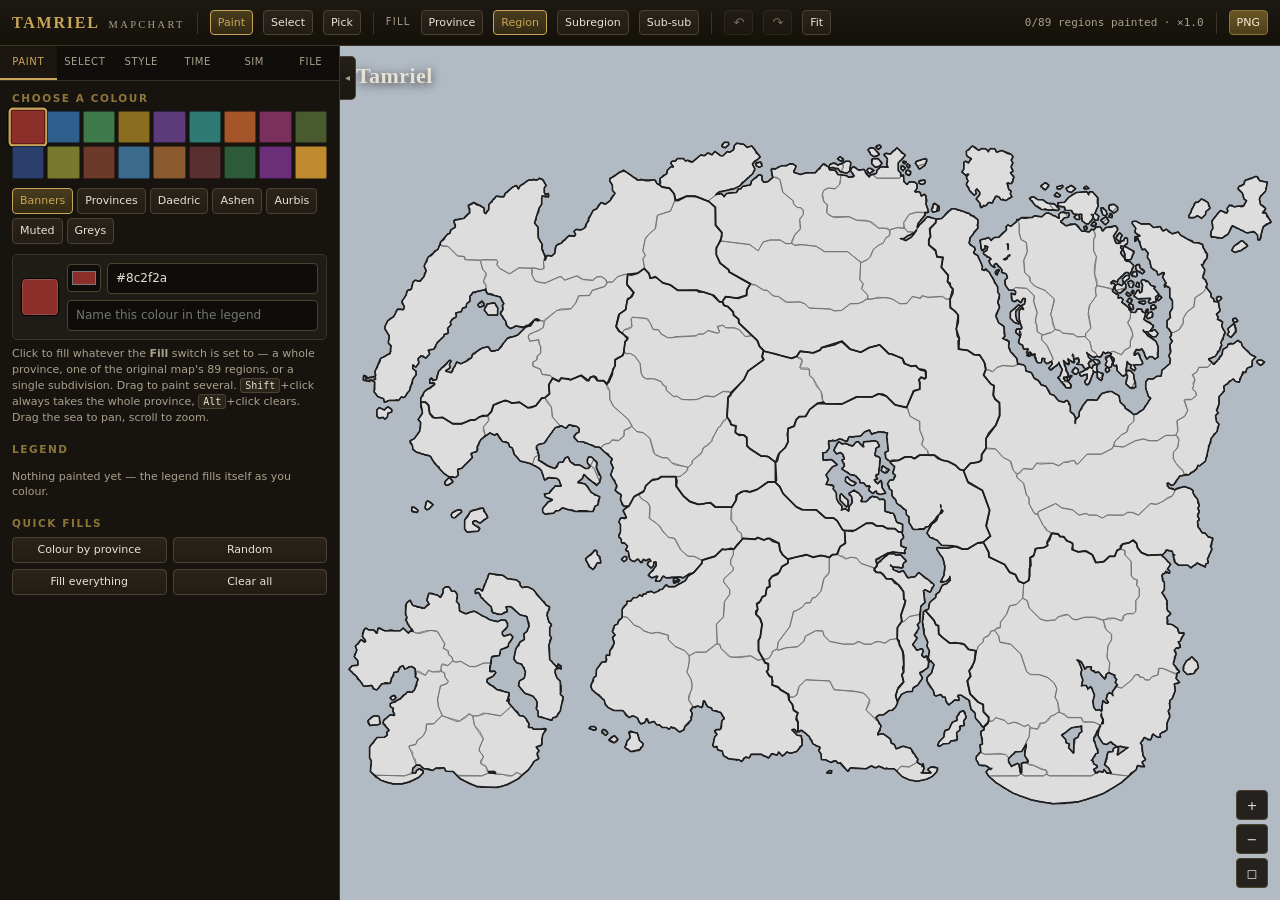
==== tamriel-mapchart.html @ 975e7e86 "Add a fourth level, city layers, 200x zoom and a MapChart-style panel Six things asked for, plus the" ====
<!-- Tamriel MapChart -- single-file build.
     Generated by tools/bundle.py; edit the sources, not this file. -->
<!DOCTYPE html>
<html lang="en">
<head>
<meta charset="utf-8">
<meta name="viewport" content="width=device-width,initial-scale=1">
<title>Tamriel MapChart — Elder Scrolls province &amp; region colourer</title>
<meta name="description" content="Colour in the provinces and regions of Tamriel, build a legend, and simulate how borders change over the eras.">
<link rel="icon" href="data:image/svg+xml,<svg xmlns='http://www.w3.org/2000/svg' viewBox='0 0 32 32'><rect width='32' height='32' rx='6' fill='%23171410'/><path d='M16 5l3.6 7.2 8 1.2-5.8 5.6 1.4 7.9L16 23.2l-7.2 3.7 1.4-7.9-5.8-5.6 8-1.2z' fill='%23c8a558'/></svg>">
<style>
/* ============================================================
   Tamriel MapChart -- Elder Scrolls provincial map colourer
   ============================================================ */
:root{
  --ink:#e8e2d4; --ink-dim:#a9a08c; --ink-faint:#7b7364;
  --panel:#171410; --panel-2:#1f1b15; --panel-3:#2a241b;
  --line:#3b3327; --line-2:#4d4232;
  --gold:#c8a558; --gold-dim:#8d7539; --ember:#b4563a;
  --ok:#6f9a5e;
  --shadow:0 8px 26px rgba(0,0,0,.55);
  --mono:ui-monospace,"SF Mono",Menlo,Consolas,monospace;
  --serif:"Palatino Linotype",Palatino,"Book Antiqua",Georgia,serif;
  --sans:"Segoe UI",Inter,system-ui,-apple-system,sans-serif;
}
*{box-sizing:border-box}
html,body{height:100%;margin:0}
body{
  background:#0d0b09; color:var(--ink); font:13px/1.45 var(--sans);
  overflow:hidden; -webkit-font-smoothing:antialiased;
}
button,input,select,textarea{font:inherit;color:inherit}
::-webkit-scrollbar{width:10px;height:10px}
::-webkit-scrollbar-track{background:#100e0b}
::-webkit-scrollbar-thumb{background:#3a3227;border-radius:6px}
::-webkit-scrollbar-thumb:hover{background:#4d4232}

/* ---------- shell ---------- */
#app{display:grid;grid-template-columns:340px 1fr;grid-template-rows:46px 1fr;height:100%;
  transition:grid-template-columns .18s ease}
#app.collapsed{grid-template-columns:0 1fr}
#app.collapsed #side{opacity:0;pointer-events:none}
#side-toggle{position:fixed;left:340px;top:56px;z-index:40;width:16px;height:44px;
  border:1px solid var(--line-2);border-left:0;border-radius:0 5px 5px 0;
  background:linear-gradient(#241f18,#1a1610);color:var(--ink-dim);cursor:pointer;
  font-size:10px;line-height:1;padding:0;transition:left .18s ease}
#side-toggle:hover{color:var(--gold);border-color:var(--gold-dim)}
#app.collapsed #side-toggle{left:0}
#topbar{grid-column:1/3;display:flex;align-items:center;gap:10px;padding:0 12px;
  background:linear-gradient(#1d1913,#141109);border-bottom:1px solid var(--line);z-index:30}
#brand{display:flex;align-items:baseline;gap:9px;font-family:var(--serif)}
#brand b{font-size:16px;letter-spacing:.11em;color:var(--gold);font-weight:600}
#brand span{font-size:10.5px;letter-spacing:.22em;text-transform:uppercase;color:var(--ink-dim)}
.tb-sep{width:1px;height:22px;background:var(--line);margin:0 2px}
.tb-grow{flex:1}
#status{font:11px/1 var(--mono);color:var(--ink-dim);white-space:nowrap;
  max-width:34vw;overflow:hidden;text-overflow:ellipsis}

/* ---------- sidebar ---------- */
#side{background:var(--panel);border-right:1px solid var(--line);
  display:flex;flex-direction:column;min-height:0;z-index:20}
#tabs{display:grid;grid-template-columns:repeat(6,1fr);border-bottom:1px solid var(--line);
  background:#100e0b;flex:0 0 auto}
#tabs button{background:none;border:0;border-bottom:2px solid transparent;padding:9px 2px 8px;
  cursor:pointer;color:var(--ink-dim);font-size:10px;letter-spacing:.06em;text-transform:uppercase}
#tabs button:hover{color:var(--ink);background:#191510}
#tabs button.on{color:var(--gold);border-bottom-color:var(--gold);background:#1b1710}
#panels{flex:1;overflow-y:auto;overflow-x:hidden;min-height:0}
.panel{display:none;padding:12px}
.panel.on{display:block}

h4{margin:0 0 8px;font:600 10.5px/1 var(--sans);letter-spacing:.15em;
  text-transform:uppercase;color:var(--gold-dim)}
h4:not(:first-child){margin-top:18px}
.hint{font-size:11px;color:var(--ink-dim);margin:6px 0 10px}
.hint kbd{font:10px var(--mono);background:#2b2419;border:1px solid var(--line-2);
  border-radius:3px;padding:1px 4px;color:var(--ink)}
.row{display:flex;gap:6px;align-items:center}
.row+.row{margin-top:6px}
.grow{flex:1;min-width:0}

/* ---------- controls ---------- */
.btn{background:linear-gradient(#2a241b,#211c15);border:1px solid var(--line-2);
  border-radius:4px;padding:6px 10px;cursor:pointer;font-size:12px;white-space:nowrap;
  transition:background .12s,border-color .12s}
.btn:hover{background:linear-gradient(#332c21,#272119);border-color:var(--gold-dim)}
.btn:active{transform:translateY(1px)}
.btn.sm{padding:4px 7px;font-size:11px}
.btn.pri{background:linear-gradient(#6a5624,#4e3f1a);border-color:var(--gold-dim);color:#f3ead4}
.btn.pri:hover{background:linear-gradient(#7d661f,#5b4a1c)}
.btn.danger:hover{border-color:var(--ember);color:#f0c3b6}
.btn.on{background:linear-gradient(#4a3d1e,#332a14);border-color:var(--gold);color:var(--gold)}
.btn[disabled]{opacity:.42;cursor:default;transform:none}
.btn.ico{padding:5px 8px;font-size:13px;line-height:1}
input[type=text],input[type=number],select,textarea{
  background:#0f0d0a;border:1px solid var(--line-2);border-radius:4px;
  padding:6px 8px;width:100%;font-size:12px}
input:focus,select:focus,textarea:focus{outline:0;border-color:var(--gold-dim);background:#131009}
input[type=color]{width:34px;height:28px;padding:2px;background:#0f0d0a;
  border:1px solid var(--line-2);border-radius:4px;cursor:pointer}
input[type=range]{width:100%;accent-color:var(--gold)}
label.ck{display:flex;align-items:center;gap:7px;padding:3px 0;cursor:pointer;font-size:12px}
label.ck input{accent-color:var(--gold);width:14px;height:14px}
.fld{margin-bottom:8px}
.fld>span{display:block;font-size:10.5px;letter-spacing:.08em;text-transform:uppercase;
  color:var(--ink-dim);margin-bottom:4px}

/* ---------- palette ---------- */
#swatches{display:grid;grid-template-columns:repeat(9,1fr);gap:3px;margin-bottom:9px}
.sw{aspect-ratio:1;border-radius:2px;border:1px solid rgba(0,0,0,.45);cursor:pointer;
  position:relative;transition:transform .1s}
.sw:hover{transform:scale(1.14);z-index:2}
.sw.on{box-shadow:0 0 0 2px var(--gold),0 0 0 3px #000;transform:scale(1.08)}
#curcolor{display:flex;align-items:center;gap:8px;margin:10px 0 4px;padding:8px;
  background:var(--panel-2);border:1px solid var(--line);border-radius:5px}
#curchip{width:38px;height:38px;border-radius:5px;border:1px solid #000;
  box-shadow:inset 0 0 0 1px rgba(255,255,255,.14)}
.palset{display:flex;gap:4px;flex-wrap:wrap;margin-bottom:8px}
.palset button{font-size:10.5px;padding:3px 7px}

/* ---------- legend editor ---------- */
#legend-list{display:flex;flex-direction:column;gap:4px}
.lg{display:flex;align-items:center;gap:7px;padding:5px 6px;border-radius:4px;
  background:var(--panel-2);border:1px solid transparent;cursor:pointer}
.lg:hover{border-color:var(--line-2)}
.lg.on{border-color:var(--gold);background:#241f16}
.lg .chip{width:17px;height:17px;border-radius:3px;border:1px solid #000;flex:0 0 auto}
.lg input.nm{background:none;border:0;padding:0;font-size:12px;flex:1;min-width:0}
.lg input.nm:focus{background:#0f0d0a;border-radius:3px;padding:1px 4px}
.lg .n{font:10px var(--mono);color:var(--ink-dim);flex:0 0 auto}
.lg .x{opacity:.4;cursor:pointer;font-size:14px;line-height:1;padding:0 2px}
.lg .x:hover{opacity:1;color:var(--ember)}

/* ---------- region / province tree ---------- */
#tree{max-height:none}
.prov{margin-bottom:3px;border-radius:4px;overflow:hidden;background:var(--panel-2)}
.prov>.hd{display:flex;align-items:center;gap:6px;padding:6px 7px;cursor:pointer}
.prov>.hd:hover{background:var(--panel-3)}
.prov>.hd .tw{width:9px;font-size:9px;color:var(--ink-dim)}
.prov>.hd b{font-weight:500;font-size:12px;flex:1}
.prov>.hd .n{font:10px var(--mono);color:var(--ink-dim)}
.prov .kids{display:none;padding:2px 6px 6px 20px}
.prov.open .kids{display:block}
.rg{display:flex;align-items:center;gap:6px;padding:3px 4px;border-radius:3px;
  cursor:pointer;font-size:11.5px}
.rg:hover{background:var(--panel-3)}
.rg.sel{background:#2f2716;color:var(--gold)}
.rg .dot{width:10px;height:10px;border-radius:2px;border:1px solid rgba(0,0,0,.6);flex:0 0 auto}
.rg .cty{font-size:10px;color:var(--ink-dim);margin-left:auto}
.rg.base{font-weight:500}
.rg .tw{width:9px;font-size:8px;color:var(--ink-dim);flex:0 0 auto}
.subs{display:none;padding-left:16px}
.rg.base.open+.subs{display:block}
.rg.sub{font-size:11px;color:var(--ink-dim)}
.rg.sub:hover{color:var(--ink)}

/* ---------- timeline ---------- */
#kf-list{display:flex;flex-direction:column;gap:4px;margin-bottom:10px}
.kf{display:flex;align-items:center;gap:6px;padding:6px;border-radius:4px;
  background:var(--panel-2);border:1px solid transparent;cursor:pointer}
.kf:hover{border-color:var(--line-2)}
.kf.on{border-color:var(--gold);background:#241f16}
.kf .i{font:10px var(--mono);color:var(--ink-dim);width:16px;text-align:right}
.kf .tx{flex:1;min-width:0}
.kf .tx b{display:block;font:600 11.5px/1.3 var(--sans);white-space:nowrap;
  overflow:hidden;text-overflow:ellipsis}
.kf .tx i{font:10px/1.3 var(--mono);color:var(--gold-dim);font-style:normal}
.kf .mv{display:flex;flex-direction:column;gap:1px}
.kf .mv span{font-size:8px;opacity:.45;cursor:pointer;line-height:1}
.kf .mv span:hover{opacity:1}
.kf .x{opacity:.4;cursor:pointer;font-size:14px;padding:0 2px}
.kf .x:hover{opacity:1;color:var(--ember)}
#tl-bar{display:flex;align-items:center;gap:8px;margin-bottom:8px}
#tl-scrub{flex:1}

/* ---------- simulation ---------- */
.fac{background:var(--panel-2);border:1px solid var(--line);border-radius:5px;
  padding:7px;margin-bottom:6px}
.fac .top{display:flex;align-items:center;gap:6px;margin-bottom:5px}
.fac .top input[type=text]{flex:1}
.fac .seeds{font-size:10.5px;color:var(--ink-dim);line-height:1.5;
  max-height:52px;overflow-y:auto}
.fac .seeds em{font-style:normal;color:var(--ink);background:#2b2419;
  border-radius:3px;padding:0 4px;margin:0 3px 3px 0;display:inline-block}

/* ---------- map stage ---------- */
#stage{position:relative;overflow:hidden;background:#12100c;min-height:0}
#svgwrap{position:absolute;inset:0}
#map{width:100%;height:100%;display:block;cursor:crosshair;touch-action:none}
#map.panning{cursor:grabbing}
#map.picking{cursor:copy}
.region{stroke-linejoin:round;transition:fill .1s linear}
.region.hov{filter:brightness(1.16) saturate(1.06)}
.region.sel{stroke:#fff !important;stroke-width:1.6px !important}
#tip{position:absolute;pointer-events:none;background:rgba(10,8,6,.94);
  border:1px solid var(--line-2);border-left:2px solid var(--gold);border-radius:4px;
  padding:5px 9px;font-size:11.5px;box-shadow:var(--shadow);opacity:0;
  transition:opacity .1s;z-index:12;white-space:nowrap}
#tip b{display:block;font-size:12.5px}
#tip i{font-style:normal;color:var(--ink-dim);font-size:10.5px}
#zoomctl{position:absolute;right:12px;bottom:12px;display:flex;flex-direction:column;gap:4px;z-index:11}
#zoomctl .btn{width:32px;height:30px;display:grid;place-items:center;padding:0;
  background:rgba(20,17,12,.9)}
#era{position:absolute;left:16px;top:14px;z-index:11;pointer-events:none;
  font-family:var(--serif);text-shadow:0 2px 10px rgba(0,0,0,.7)}
#era .t{font-size:22px;font-weight:600;letter-spacing:.02em}
#era .d{font:12px var(--mono);letter-spacing:.14em;color:var(--gold)}
#era .n{font-size:12px;max-width:390px;margin-top:3px;opacity:.85;line-height:1.4}
#maplegend{position:absolute;left:16px;top:16px;z-index:11;pointer-events:auto;touch-action:none;
  background:rgba(12,10,8,.82);border:1px solid var(--line);border-radius:5px;
  padding:8px 11px;box-shadow:var(--shadow);max-width:260px}
#maplegend .lt{font:600 10px/1 var(--sans);letter-spacing:.14em;text-transform:uppercase;
  color:var(--gold-dim);margin-bottom:6px}
#maplegend .li{display:flex;align-items:center;gap:7px;font-size:11.5px;padding:1.5px 0}
#maplegend .li i{width:13px;height:13px;border-radius:2px;border:1px solid rgba(0,0,0,.6);
  flex:0 0 auto}
#playbar{position:absolute;left:50%;transform:translateX(-50%);bottom:16px;z-index:12;
  display:none;align-items:center;gap:9px;background:rgba(14,12,9,.93);
  border:1px solid var(--line-2);border-radius:22px;padding:6px 12px;box-shadow:var(--shadow)}
#playbar.on{display:flex}
#playbar input[type=range]{width:220px}
#playbar .lbl{font:11px var(--mono);color:var(--gold);min-width:64px;text-align:center}

/* ---------- misc ---------- */
.note{background:#191510;border:1px solid var(--line);border-left:2px solid var(--gold-dim);
  border-radius:4px;padding:7px 9px;font-size:11.5px;color:var(--ink-dim);margin:8px 0}
.slots{display:flex;flex-direction:column;gap:4px}
.slot{display:flex;align-items:center;gap:6px;background:var(--panel-2);
  border:1px solid var(--line);border-radius:4px;padding:5px 7px}
.slot .nm{flex:1;min-width:0;font-size:12px;overflow:hidden;text-overflow:ellipsis;white-space:nowrap}
.slot .dt{font:9.5px var(--mono);color:var(--ink-dim)}
#toast{position:fixed;left:50%;transform:translateX(-50%);bottom:26px;z-index:99;
  background:rgba(16,13,9,.96);border:1px solid var(--gold-dim);border-radius:20px;
  padding:8px 18px;font-size:12.5px;box-shadow:var(--shadow);opacity:0;
  transition:opacity .2s,transform .2s;pointer-events:none}
#toast.on{opacity:1;transform:translateX(-50%) translateY(-4px)}
@media (max-width:900px){
  #app{grid-template-columns:280px 1fr}
  #tabs{grid-template-columns:repeat(3,1fr)}
}

/* city layers */
#g-city text{pointer-events:none}

</style>
</head>
<body>
<div id="app">

  <!-- ==================== top bar ==================== -->
  <header id="topbar">
    <div id="brand"><b>TAMRIEL</b><span>MapChart</span></div>
    <div class="tb-sep"></div>
    <button class="btn sm" id="m-paint"  title="Paint regions (B)">Paint</button>
    <button class="btn sm" id="m-select" title="Select regions (V)">Select</button>
    <button class="btn sm" id="m-pick"   title="Pick a colour from the map (I)">Pick</button>
    <div class="tb-sep"></div>
    <span style="font-size:10px;letter-spacing:.12em;text-transform:uppercase;color:var(--ink-dim)">Fill</span>
    <button class="btn sm" id="lv-province"  title="A click fills a whole province">Province</button>
    <button class="btn sm" id="lv-region"    title="A click fills one region of the original map">Region</button>
    <button class="btn sm" id="lv-subregion" title="A click fills a subregion">Subregion</button>
    <button class="btn sm" id="lv-parcel"    title="A click fills a single sub-subregion">Sub-sub</button>
    <div class="tb-sep"></div>
    <button class="btn ico" id="b-undo" title="Undo (Ctrl+Z)">&#8630;</button>
    <button class="btn ico" id="b-redo" title="Redo (Ctrl+Shift+Z)">&#8631;</button>
    <button class="btn sm" id="b-fit" title="Fit the whole map (0)">Fit</button>
    <div class="tb-grow"></div>
    <div id="status"></div>
    <div class="tb-sep"></div>
    <button class="btn sm pri" id="b-png" title="Export a PNG image">PNG</button>
  </header>

  <!-- ==================== sidebar ==================== -->
  <button id="side-toggle" title="Hide the panel (Tab)">&#9666;</button>
  <aside id="side">
    <nav id="tabs">
      <button data-p="paint">Paint</button>
      <button data-p="select">Select</button>
      <button data-p="style">Style</button>
      <button data-p="time">Time</button>
      <button data-p="sim">Sim</button>
      <button data-p="file">File</button>
    </nav>
    <div id="panels">

      <!-- ---------- paint ---------- -->
      <section class="panel" data-p="paint">
        <h4>Choose a colour</h4>
        <div id="swatches"></div>
        <div class="palset" id="palset"></div>
        <div id="curcolor">
          <div id="curchip"></div>
          <div class="grow">
            <div class="row">
              <input type="color" id="pk-color" value="#8c2f2a" title="Pick any colour">
              <input type="text" id="pk-hex" class="grow" value="#8c2f2a" spellcheck="false">
            </div>
            <div class="row" style="margin-top:6px">
              <input type="text" id="pk-label" class="grow" placeholder="Name this colour in the legend">
            </div>
          </div>
        </div>
        <p class="hint">Click to fill whatever the <b>Fill</b> switch is set to — a whole
          province, one of the original map's 89 regions, or a single subdivision. Drag to
          paint several. <kbd>Shift</kbd>+click always takes the whole province,
          <kbd>Alt</kbd>+click clears. Drag the sea to pan, scroll to zoom.</p>

        <h4>Legend <span id="lg-count" style="color:var(--ink-dim)"></span></h4>
        <div id="legend-list"></div>
        <p class="hint" id="lg-empty">Nothing painted yet — the legend fills itself as you colour.</p>

        <h4>Quick fills</h4>
        <div class="row">
          <button class="btn sm grow" id="q-prov">Colour by province</button>
          <button class="btn sm grow" id="q-rand">Random</button>
        </div>
        <div class="row">
          <button class="btn sm grow" id="q-all">Fill everything</button>
          <button class="btn sm grow danger" id="q-clear">Clear all</button>
        </div>
      </section>

      <!-- ---------- select ---------- -->
      <section class="panel" data-p="select">
        <h4>Find a region</h4>
        <input type="text" id="find" placeholder="Search regions, provinces or cities…" spellcheck="false">
        <div id="find-out" style="margin-top:6px"></div>

        <h4>Selection <span id="sel-count" style="color:var(--ink-dim)"></span></h4>
        <div class="row">
          <button class="btn sm grow pri" id="sel-fill">Fill with active colour</button>
          <button class="btn sm" id="sel-erase" title="Clear the colour of the selected regions">Erase</button>
        </div>
        <div class="row">
          <button class="btn sm grow" id="sel-invert">Invert</button>
          <button class="btn sm grow" id="sel-all">All</button>
          <button class="btn sm grow" id="sel-none">None</button>
        </div>
        <p class="hint">In <b>Select</b> mode, click to add or remove whatever the
          <b>Fill</b> switch covers. Double-click any region to grab its whole province.</p>

        <h4>Provinces, regions &amp; subdivisions</h4>
        <div id="tree"></div>
      </section>

      <!-- ---------- style ---------- -->
      <section class="panel" data-p="style">
        <h4>Map style</h4>
        <div class="fld"><span>Theme</span><select id="s-theme"></select></div>
        <div class="fld"><span>Region labels</span>
          <select id="s-labelmode">
            <option value="none">No names (as the reference map)</option>
            <option value="auto">Automatic — as they fit</option>
            <option value="all">Always show all</option>
          </select>
        </div>
        <div class="fld"><span>Label text</span>
          <select id="s-labelsource">
            <option value="region">Region names</option>
            <option value="city">City names (MapChart style)</option>
          </select>
        </div>
        <div class="fld"><span>Label size <i id="s-labelsize-v" style="font-style:normal;color:var(--gold)"></i></span>
          <input type="range" id="s-labelsize" min="2.5" max="12" step="0.2"></div>

        <h4>Layers</h4>
        <label class="ck"><input type="checkbox" id="s-borders"> Sub-subregion borders</label>
        <label class="ck"><input type="checkbox" id="s-subborders"> Subregion borders</label>
        <label class="ck"><input type="checkbox" id="s-baseborders"> Map region borders</label>
        <label class="ck"><input type="checkbox" id="s-provborders"> Province borders</label>
        <label class="ck"><input type="checkbox" id="s-coast"> Coastline</label>
        <label class="ck"><input type="checkbox" id="s-capitals"> Capital cities</label>
        <label class="ck"><input type="checkbox" id="s-towns"> Other cities</label>
        <label class="ck"><input type="checkbox" id="s-citynames"> City names</label>
        <label class="ck" id="row-rivers"><input type="checkbox" id="s-rivers"> Rivers</label>
        <label class="ck" id="row-lakes"><input type="checkbox" id="s-lakes"> Lakes &amp; inland seas</label>
        <div class="fld"><span>City marker size <i id="s-cs-v" style="font-style:normal;color:var(--gold)"></i></span>
          <input type="range" id="s-cs" min="0.5" max="3" step="0.1"></div>
        <div class="fld" style="margin-top:10px"><span>Sub-subregion border <i id="s-bw-v" style="font-style:normal;color:var(--gold)"></i></span>
          <input type="range" id="s-bw" min="0" max="2" step="0.05"></div>
        <div class="fld"><span>Subregion border <i id="s-sbw-v" style="font-style:normal;color:var(--gold)"></i></span>
          <input type="range" id="s-sbw" min="0" max="2" step="0.05"></div>
        <div class="fld"><span>Map region border <i id="s-bbw-v" style="font-style:normal;color:var(--gold)"></i></span>
          <input type="range" id="s-bbw" min="0" max="3" step="0.05"></div>
        <div class="fld"><span>Province border <i id="s-pbw-v" style="font-style:normal;color:var(--gold)"></i></span>
          <input type="range" id="s-pbw" min="0" max="5" step="0.1"></div>

        <h4>Titles &amp; legend</h4>
        <div class="fld"><span>Title</span><input type="text" id="s-title"></div>
        <div class="fld"><span>Subtitle</span><input type="text" id="s-subtitle"></div>
        <div class="fld"><span>Legend heading</span><input type="text" id="s-legendtitle"></div>
        <label class="ck"><input type="checkbox" id="s-showlegend"> Show the legend on the map</label>
        <div class="fld" style="margin-top:8px"><span>Legend position</span>
          <select id="s-legendpos">
            <option value="tr">Top right</option>
            <option value="tl">Top left</option>
            <option value="br">Bottom right</option>
            <option value="bl">Bottom left</option>
            <option value="custom">Where I dragged it</option>
          </select>
        </div>
        <p class="hint">You can also just drag the legend around the map.</p>
      </section>

      <!-- ---------- time ---------- -->
      <section class="panel" data-p="time">
        <h4>Built-in histories</h4>
        <div class="fld"><select id="tl-scenario"></select></div>
        <div class="row">
          <button class="btn sm pri grow" id="tl-load">Load history</button>
          <button class="btn sm" id="tl-append" title="Add these frames after the current ones">Append</button>
        </div>
        <p class="hint" id="tl-scnote"></p>

        <h4>Keyframes <span id="kf-count" style="color:var(--ink-dim)"></span></h4>
        <div id="tl-bar">
          <button class="btn ico" id="tl-play" title="Play / pause (Space)">&#9654;</button>
          <input type="range" id="tl-scrub" min="0" max="0" step="0.01" value="0">
          <span class="lbl" id="tl-pos" style="font:11px var(--mono);color:var(--gold)"></span>
        </div>
        <div id="kf-list"></div>
        <div class="row">
          <button class="btn sm grow pri" id="kf-add">Capture frame</button>
          <button class="btn sm grow" id="kf-update">Update</button>
        </div>
        <p class="hint">“Capture frame” stores the current colouring and legend as a moment in
          history. Press play to watch the borders move.</p>

        <h4>Frame details</h4>
        <div class="fld"><span>Date</span><input type="text" id="kf-date" placeholder="2E 582"></div>
        <div class="fld"><span>Title</span><input type="text" id="kf-title" placeholder="The Three Banners War"></div>
        <div class="fld"><span>Note</span><textarea id="kf-note" rows="2"></textarea></div>

        <h4>Playback</h4>
        <div class="fld"><span>Seconds per frame <i id="tl-spf-v" style="font-style:normal;color:var(--gold)"></i></span>
          <input type="range" id="tl-spf" min="0.3" max="6" step="0.1"></div>
        <label class="ck"><input type="checkbox" id="tl-crossfade"> Cross-fade between frames</label>
        <label class="ck"><input type="checkbox" id="tl-loop"> Loop</label>
        <div class="row" style="margin-top:8px">
          <button class="btn sm grow" id="tl-frames">Export every frame as PNG</button>
        </div>
      </section>

      <!-- ---------- sim ---------- -->
      <section class="panel" data-p="sim">
        <h4>History simulator</h4>
        <p class="hint">Factions expand turn by turn across the region adjacency graph —
          199 subregions and their sea crossings. Every turn becomes a keyframe you can play back.</p>
        <div class="fld"><span>Starting powers</span><select id="sm-preset"></select></div>
        <div class="row">
          <button class="btn sm grow" id="sm-loadpreset">Use these</button>
          <button class="btn sm grow" id="sm-frompaint" title="One faction per legend colour">From my painting</button>
        </div>

        <h4>Factions <span id="sm-count" style="color:var(--ink-dim)"></span></h4>
        <div id="sm-factions"></div>
        <div class="row">
          <button class="btn sm grow" id="sm-addfac">Add faction</button>
          <button class="btn sm" id="sm-clearfac">Clear</button>
        </div>

        <h4>Rules</h4>
        <div class="fld"><span>History seed</span><input type="text" id="sm-seed" value="tamriel"></div>
        <div class="row">
          <div class="fld grow"><span>Turns</span><input type="number" id="sm-steps" min="1" max="80" value="14"></div>
          <div class="fld grow"><span>Attempts / turn</span><input type="number" id="sm-attempts" min="1" max="12" value="3"></div>
        </div>
        <div class="fld"><span>Expansion into empty land <i id="sm-exp-v" style="font-style:normal;color:var(--gold)"></i></span>
          <input type="range" id="sm-exp" min="0.05" max="1" step="0.05" value="0.55"></div>
        <div class="fld"><span>Aggression against rivals <i id="sm-agg-v" style="font-style:normal;color:var(--gold)"></i></span>
          <input type="range" id="sm-agg" min="0" max="1" step="0.02" value="0.28"></div>
        <div class="fld"><span>Sea-crossing difficulty <i id="sm-sea-v" style="font-style:normal;color:var(--gold)"></i></span>
          <input type="range" id="sm-sea" min="0" max="1" step="0.02" value="0.22"></div>
        <div class="fld"><span>Chance of revolt <i id="sm-rev-v" style="font-style:normal;color:var(--gold)"></i></span>
          <input type="range" id="sm-rev" min="0" max="0.25" step="0.01" value="0.03"></div>
        <div class="row">
          <div class="fld grow"><span>Era</span>
            <select id="sm-era"><option>1E</option><option selected>2E</option><option>3E</option><option>4E</option></select></div>
          <div class="fld grow"><span>Start year</span><input type="number" id="sm-year" value="580"></div>
          <div class="fld grow"><span>Years / turn</span><input type="number" id="sm-ypt" value="4" min="1"></div>
        </div>
        <div class="row">
          <button class="btn pri grow" id="sm-run">Run simulation</button>
          <button class="btn" id="sm-runplay">Run &amp; play</button>
        </div>
      </section>

      <!-- ---------- file ---------- -->
      <section class="panel" data-p="file">
        <h4>This map</h4>
        <div class="fld"><span>Name</span><input type="text" id="f-name"></div>
        <div class="row">
          <input type="text" id="f-slot" class="grow" placeholder="Save slot name">
          <button class="btn sm pri" id="f-save">Save</button>
        </div>
        <div class="note" id="f-autonote">Your work is auto-saved in this browser every few seconds.</div>
        <div class="slots" id="f-slots"></div>

        <h4>Export</h4>
        <div class="row">
          <button class="btn sm grow" id="e-png">PNG image</button>
          <button class="btn sm grow" id="e-svg">SVG vector</button>
        </div>
        <div class="row">
          <button class="btn sm grow" id="e-json">Map file (.json)</button>
          <button class="btn sm grow" id="e-csv">Table (.csv)</button>
        </div>
        <div class="fld" style="margin-top:8px"><span>Export area</span>
          <select id="e-view">
            <option value="fit">Whole map</option>
            <option value="screen">Just what I can see</option>
          </select>
        </div>
        <div class="fld"><span>PNG scale <i id="e-scale-v" style="font-style:normal;color:var(--gold)"></i></span>
          <input type="range" id="e-scale" min="1" max="6" step="0.5" value="2"></div>

        <h4>Import</h4>
        <div class="row">
          <button class="btn sm grow" id="i-json">Open a map file…</button>
          <input type="file" id="i-file" accept=".json,application/json" hidden>
        </div>
        <div class="row" style="margin-top:6px">
          <button class="btn sm grow danger" id="f-reset">Start over</button>
        </div>

        <h4>Keyboard</h4>
        <p class="hint">
          <kbd>B</kbd> paint · <kbd>V</kbd> select · <kbd>I</kbd> pick colour ·
          <kbd>P</kbd> cycle fill level · <kbd>Tab</kbd> hide panel · <kbd>Space</kbd> play/pause ·
          <kbd>Ctrl</kbd>+<kbd>Z</kbd> undo · <kbd>Ctrl</kbd>+<kbd>Shift</kbd>+<kbd>Z</kbd> redo ·
          <kbd>0</kbd> fit · <kbd>+</kbd>/<kbd>-</kbd> zoom · <kbd>K</kbd> capture frame ·
          <kbd>1</kbd>…<kbd>9</kbd> pick palette colour
        </p>
        <h4>About</h4>
        <p class="hint">The coastline and every map-region border are traced pixel by pixel
          from the reference Tamriel map, so the outline matches 1:1. Each of those regions is
          then split further, giving 199 subdivisions across the nine provinces.</p>
      </section>
    </div>
  </aside>

  <!-- ==================== map stage ==================== -->
  <main id="stage">
    <div id="svgwrap"></div>
    <div id="tip"></div>
    <div id="era">
      <div class="t" id="era-t"></div>
      <div class="d" id="era-d"></div>
      <div class="n" id="era-n"></div>
    </div>
    <div id="maplegend"></div>
    <div id="zoomctl">
      <button class="btn ico" id="z-in" title="Zoom in">+</button>
      <button class="btn ico" id="z-out" title="Zoom out">&minus;</button>
      <button class="btn ico" id="z-fit" title="Fit">&#9723;</button>
    </div>
    <div id="playbar">
      <button class="btn ico" id="pb-play">&#9654;</button>
      <input type="range" id="pb-scrub" min="0" max="0" step="0.01" value="0">
      <span class="lbl" id="pb-lbl"></span>
      <button class="btn ico" id="pb-close" title="Leave playback">&times;</button>
    </div>
  </main>
</div>
<div id="toast"></div>

<script>
/* ---- data/tamriel-map.js ---- */
/* Traced from the reference MapChart Tamriel image by
   tools/trace_ref.py -- do not edit by hand. */
window.TAMRIEL_MAP = {"canvas":[1207,765],"fitBox":[25.5,-8.5,1049.0,758.0],"land":["M455.8 7.5L453 7.4L451.6 6L451.6 4L454.2 1.5L459 1.6L459.4 4L458.2 5.3L456.8 5.7ZM493.2 29.5L489.7 27.2L489.5 25.2L490.8 23.7L494.8 23.5L496.3 24.8L496.4 28ZM183.7 184.8L182.8 185.5L181 185.4L179.6 184L179.5 182.4L181.8 179.7L184.1 178.6L186.4 181L186.5 183.6L186 184.4ZM201.3 194.2L200.6 194.5L190.8 194.3L186.5 188.6L186.7 186.8L189.4 184L189.7 181.8L192.8 181.5L194.4 180.5L198.2 180.7L199.7 184.2L201.5 186.2ZM75.9 310.4L73.6 308.5L71.2 308.5L69.2 309.5L66.7 307.2L66.5 300.2L68.8 297.7L70 297.6L75.1 300.4L76.8 297.7L79.1 296.6L81.2 297.7L83.3 299.8L83.2 302.3L80.8 303.5L78.7 303.8L78.5 307.8ZM835.7 738.8L834.6 739.5L820.4 739.5L818.6 738.5L811.2 738.5L809.8 737.5L805.2 737.5L803.8 736.5L801 736.4L799.8 735.5L797.2 735.5L792.8 733.5L791 733.4L789.8 732.5L788 732.4L786.8 731.5L785 731.4L780 728.6L778 728.4L772 725.4L770 723.6L766.8 722.3L759.2 716.7L757.8 716.3L753.2 711.7L751.8 711.3L748.7 708.2L748.3 706.8L746.6 705L746.6 704L749.8 700.7L751.8 701.5L753.3 699.8L751.9 700.4L749.8 699.3L748 697.6L746.2 697.5L745.1 696.6L743.8 697.5L741.4 697.5L739 696.4L737.6 695L737.4 693L735.5 690.6L735.6 687L738.3 684.2L738.7 682.8L740.5 681.8L740.5 676.4L739.6 675L739.6 674L742 673.4L742.5 672.8L742.5 666.4L740.5 662.8L740.5 659.2L742 657.6L744.3 657.2L744.4 655L742.8 654.3L740.7 652.2L740.3 649.8L734.6 644L734.4 639L733.3 636.8L729.6 634L729.5 631.2L728.5 629.6L728.5 625.2L727.2 623.7L723.8 622.3L719 618.6L715.2 618.5L714.5 619.8L716.4 621L716.3 624.2L714.4 624.5L713 623.6L712 623.6L709.8 624.7L709.2 626.3L707.8 626.7L704.9 629.4L702.7 627.2L701.6 625L701.2 620.7L698 620.4L697.3 618.8L695.8 617.5L693.8 618.5L692 618.6L690.6 619.5L688.7 618.2L688.5 615.2L687.4 613L683.7 609.2L683.3 607.8L681.6 606L681.5 604.2L680.5 602.6L680.6 599L681.7 596.8L685.4 594L686.5 591.8L686.5 589.2L687.4 588L687.5 586.2L688.5 584.6L688.3 583.8L685.7 581.2L685.2 579.7L684.7 579.8L684.2 581.3L683.7 581.2L683.1 577.6L682.5 578.4L682.5 585.8L681.3 588.2L679.8 588.7L676 592.4L672.6 593L672.6 595L675.4 598L675.4 600L672.7 602.8L670.3 607.2L666.8 608.7L664.7 610.8L664.3 614.2L658.2 614.5L651.8 617.7L651.3 619.2L649.7 620.8L648.6 623L647.4 628L645.4 632L642.7 633.8L642.2 635.3L638 635.6L635.2 638.3L633.8 638.7L632 640.4L627 640.6L624.8 641.7L623.5 643.4L624.7 646.2L626.4 648L626.7 650.2L628.3 650.8L629.4 652.9L628.5 654.2L628.4 658L626.7 658.8L625.6 661L625.7 663.2L629.2 661.5L631.8 661.5L633.8 663.3L635.2 663.7L637.8 666.3L639.2 666.7L640.5 668.2L640.6 672L643 672.6L644.3 673.8L646 678.4L650 677.4L653.4 675.5L655.8 675.5L657 676.4L662.2 677.7L663.4 679L663.5 680.8L664.7 683.2L666.3 683.8L667.7 687.2L670.4 689.9L669.5 691.2L669.7 693.2L672 695.4L674.2 695.7L674.9 698.4L675.5 697.8L675.6 695L676.4 695L676.5 698.8L677.4 700.1L676.6 701L676.3 703.2L675 704.4L673.8 704.7L673.8 705.3L684.8 705.5L685.3 704.8L681.6 702L681.6 701L682.8 699.7L685.2 698.5L689.6 698.5L692.3 699.8L692.5 701.8L691.3 704.2L686.2 709.3L680 712.4L678 712.6L676.8 713.5L673.2 713.5L671.6 714.5L667.4 714.5L665.8 713.5L662.2 713.5L653 709.4L647.7 704.2L647.2 702.7L645.8 702.3L644 700.6L637.4 700.5L635.6 699.5L633.2 700.5L630 698.6L628.2 698.5L627.1 697.6L624 699.4L622.4 699.5L620 697.6L618.2 697.5L612.6 700.5L600.4 700.5L598.8 699.5L595.2 699.5L593.6 701L593.3 703.2L592 703.4L584.7 696.2L584.1 693.6L582.8 694.5L581 694.4L580.3 692.8L578.6 691.5L576 691.6L574.2 693.3L573.2 693.5L571.8 692.5L570 692.4L567.8 690.5L562.8 690.3L562.5 684.2L559.6 680.1L561.4 678L561.3 676.8L559.8 675.5L557 675.4L555.2 673.7L553.8 673.3L552.5 671.8L552.3 668.8L550.8 668.3L549.6 667L549.3 664.8L548.2 663.7L546.7 663.2L546.3 661.8L545.2 660.7L541.8 659.3L541.2 657.7L539.2 657.5L538 659.4L535.4 659.5L534.7 659.2L534.3 657.8L532.6 656.5L530.2 656.5L529.6 657.1L535.8 663.3L540.2 663.7L540.6 666L541.5 667.4L541.4 674L538.7 675.8L537.3 679.2L535 681.4L533 681.6L531.8 682.5L529.2 682.5L528.1 683.4L524.2 681.5L523.3 683.2L521.2 685.3L519.1 686.4L516.7 684.2L516.3 682.8L514.9 681.6L513.1 685.4L511.8 684.5L510 684.4L508.8 683.5L506.8 683.7L506.3 686.2L503.6 688.5L501 686.6L498 686.4L495.8 684.5L484.2 684.5L483.5 685.2L483.4 687L482.2 688.3L481 688.4L479.8 687.5L478 687.6L475.7 688.8L475.4 691L473.6 692.5L470.8 690.5L469.2 690.5L467.9 691.4L466.8 690.5L463.2 690.5L461.8 689.5L459 689.4L457.2 687.7L453.7 686.2L452.5 683.8L452.2 680.7L449.2 680.5L447 679.4L446.2 675.7L445.2 675.5L443.2 676.5L441.5 674.6L441.6 673L442.5 671.8L442.5 668.2L443.5 666.8L443.6 665L446.4 662.1L445.2 660.7L443.7 660.2L443.6 658L445.2 656.5L447.8 656.5L449.1 657.4L450.3 656.2L451.5 653.6L451.6 647L452.8 645.7L454.3 645.2L454.4 644L451.7 641.2L451.4 639L450.2 637.7L448 637.4L445.8 635.5L441 635.4L440.2 632.7L438.2 632.5L435.8 631.3L433.6 629L433.4 626L431.8 624.5L430.6 625L430.5 630.8L429.2 632.3L424.6 630.5L421.8 632.5L418.7 631.8L418.3 634.2L416.8 634.7L416.5 635.4L418.5 638.4L418.4 641L416.6 642.9L417.5 644.2L417.4 646L415.7 647.8L415.3 649.2L412.2 652.3L410.7 652.8L409.5 655.2L409.3 657.2L407.8 657.7L405.6 659.5L404 659.4L400.2 655.7L398.1 654.6L396.9 655.4L395.1 653.6L394.3 655.2L392.6 656.5L389.8 654.5L385 654.4L382 651.6L378.8 651.3L377.6 650L377.3 648.8L375.8 647.5L371.8 649.5L370 649.4L369.4 646L367.8 644.5L366.6 645L366.5 647.8L365.2 649.3L362.8 650.5L361 650.4L358.6 648L358.4 645L357 643.6L352.6 641.5L351 641.6L349.2 643.3L348 643.4L343.7 640.2L343.4 638L341 635.6L331.2 635.5L324.8 632.3L323.7 631.2L323.2 629.7L321.7 629.2L320.3 623.8L318.8 623.3L317.7 622.2L317.3 620.8L314.2 617.7L310.8 616.3L306.7 612.2L305.5 609.8L305.5 606.2L308.4 603L308.7 598.8L311.4 597L311.7 589.8L315.3 585.2L315.7 583.8L317.8 581.7L322.3 581.2L323.5 578.6L322.5 576.8L322.7 573.8L324.6 573.5L325.9 574.4L326.4 574L326.6 569L329.4 566L330.5 563.8L330.6 562L331.5 560.6L331.5 558.2L330.6 557L330.5 555.2L329.6 553.9L330.8 552.7L332.2 552.3L332.5 551.2L329.7 548.2L329.5 547.2L331.4 544L331.7 540.8L333 539.6L335.3 539.2L335.5 537.2L336.7 534.8L338.2 534.3L340.4 532L340.5 522.4L341.7 519.8L343.8 517.7L345.3 517.2L345.8 513.7L350 513.4L352.8 509.7L357 509.4L359.9 506.6L363.1 508.4L363.8 505.7L367 505.4L368 503.6L370.8 503.5L372.4 502.5L376.1 504.4L379 502.6L381.2 502.3L382 500.6L385.2 500.3L386.4 499L386.7 497.8L389.2 495.5L391.2 495.7L392.2 497.5L399 497.4L404 493.6L406 493.4L408 491.6L410.2 491.3L412.3 489.2L413.7 485.8L415 484.6L418.4 483.1L417.8 482.5L416 482.6L408.6 487.5L407 487.4L405.6 486.5L395.4 486.5L393.8 487.5L389.4 487.5L387.2 485.7L386.2 485.5L384.6 487L384.3 489.2L382.2 491.3L378.2 491.5L377.6 491L377.6 490L378.7 487.8L380.3 486.2L380.2 485.7L378.2 485.5L375 487.4L373.4 487.5L370.8 486.3L369.5 484.4L372.8 480.7L374.2 480.3L375.3 479.2L376.7 475.8L378.4 474L378.2 469.7L375.7 469.8L375.4 474L373.2 476.3L372.4 476.5L368.5 472.6L368.6 471L369.8 469.7L372.4 469L372.4 468L371 466.6L369 466.6L367.1 468.4L363.9 466.6L363.3 470.2L361.4 470.5L359.7 469.2L359.3 467.8L358 466.6L356.8 466.7L353.9 469.4L353 468.6L350.8 468.3L348.7 466.2L348.4 464L347.5 462.8L347.4 458L345 457.4L344.5 456.8L344.6 455L346.3 453.2L346.4 452L343 448.6L342 448.6L340.9 449.4L339.7 448.2L339.4 445L338.3 442.8L336.8 442.3L336.5 441.6L336.6 439L338.5 436.6L338.5 428.2L336.6 424.9L337.5 423.8L337.6 422L339 420.6L340.8 420.5L342 421.4L343.6 421.5L345.3 420.2L343.3 415.8L341.6 414L341.5 412.2L344.8 408.7L346.8 408.5L347.4 407.9L346.6 407.5L342 407.4L339.7 405.2L339.5 402.2L338.5 400.6L338.5 397.2L339.4 396L339.4 395L338 393.6L335.8 393.3L332.6 390L332.6 389L334.5 386.8L334.5 384.2L332.6 382L332.3 378.8L329.7 376.2L329.3 374.8L327.5 372.6L328.5 370.8L328.6 369L329.5 367.8L329.6 366L330.5 364.6L329.5 362.8L329.4 361L327.5 358.6L327.6 357L329.3 356.2L329.3 354.8L325.7 351.2L325.3 349.8L324.2 348.7L320.8 347.3L315 341.6L310 341.4L308 339.6L303 338.4L301.8 337.5L299 337.4L296.8 335.5L290.8 335.3L289.6 334L289.3 332.8L287.8 332.3L286.5 330.6L286.6 329L288.8 326.7L292.5 324.8L292.4 321L290 318.6L285.2 318.5L281.4 316.5L279.7 317.8L279.3 319.2L277.8 320.5L275 319.4L272.6 317.5L269.8 319.5L265.8 319.7L262.7 323.8L262.3 325.2L259.7 327.8L259.3 329.2L256.7 331.8L256.3 334.2L253 337.4L251 337.6L249.8 338.5L247 338.6L244.6 341L244.5 343.8L246.4 346.9L245.6 348.1L247.5 350.4L247.5 354.6L246.7 356.2L251 357.6L252.8 359.3L254.2 359.7L256.8 362.3L261 364.4L265.6 365.5L268.3 363.2L268.6 360L269.8 358.7L274.2 358.3L275.4 357L276.7 353.8L279.8 352.5L281.4 354L281.5 355.8L282.7 358.2L286.2 359.7L287 361.4L292.8 361.5L297.2 363.7L299 365.4L302.6 365.5L304.3 364.2L304.5 363.4L301.6 359L301.5 355.2L303 352.6L306.2 352.7L309.8 356.3L311.3 356.8L312.5 359.2L312.5 360.8L311.5 362.2L311.5 364.8L312.4 366L312.5 367.8L313.4 369L313.5 370.8L314.6 373L316.2 373.7L316.5 374.4L316.5 377.8L315.5 379.2L315.4 381L311.8 384.3L311.3 382.8L310.2 381.7L307 380.4L305.2 378.7L303.8 378.3L299.7 374.2L299.3 372.8L298.4 372.5L296.6 374L296.3 376.2L294.2 378.3L292.8 378.7L290.6 381.1L291.4 381.5L295.8 381.5L297 382.4L299.2 382.7L299.8 384.3L301.2 384.7L302.3 385.8L303.6 389L305.3 390.8L305.8 392.3L307.2 392.7L310 395.4L313 395.6L315.2 396.7L315.5 397.6L313.5 401.2L313.4 406L309.7 407.8L309.5 410.8L307.8 413.5L303.2 413.5L301.6 412.5L291.4 412.5L289.8 413.5L288.4 413.5L284.8 411.5L279.2 411.5L276 409.6L273.4 409.5L270 412.4L265.8 412.7L265.3 414.2L264 415.4L257.4 415.5L255.8 416.5L254.4 416.5L251.6 414L251.6 410L257.3 404.2L257.8 402.7L260 402.4L262.2 401.3L262.5 400.4L262 399.6L260.2 399.5L259 398.6L257.2 398.5L254.8 397.3L253.6 395L253.6 394L254.4 393.5L259.2 393.3L259.7 390.8L262.8 387.7L264.2 387.3L265.9 384.6L267.4 385.5L272.2 385.3L272.5 384.2L270.6 381L270.4 379L267.8 376.5L261.4 376.5L259.6 375.5L257 375.6L255.2 378.3L253.8 378.3L252.5 375.8L252.4 373L250.5 369.8L250.4 368L247.2 364.7L245.8 364.3L244 362.6L242 362.4L237 359.6L235 359.4L233.8 358.5L231.2 358.5L229.8 357.5L226.8 357.3L224.7 355.2L224.3 353.8L219.7 349.2L219.5 346.2L217.4 342L214.7 341.2L214.5 339.2L213.3 336.8L210.8 335.5L206.8 335.3L203.7 332.2L201 326.6L200 326.6L197.9 328.4L192.9 325.6L191.2 327.3L189 328.4L186.8 328.7L186.3 330.2L184.2 332.3L182.7 332.8L182.3 334.2L180.6 336L180.4 339L178.5 341.2L179.5 343.6L178.3 346.2L177 347.4L174.2 347.5L171.8 348.7L171.6 350L173.3 353.2L161.2 365.3L158 365.6L156.7 366.8L156.5 368.6L157.5 370.2L157.5 372.8L154.6 375.5L153 375.4L151.6 374.5L147.2 374.5L144.8 373.3L143 371.6L141.8 371.3L136.7 366.2L136.3 363.8L132.7 361.2L132.2 359.7L130.7 359.2L130.3 357.8L128.6 356L127.3 352.8L126.2 351.7L123.8 350.5L120.2 350.5L118.8 349.5L117 349.4L113.8 347.5L110.8 347.3L108.2 344.7L106.7 344.2L106.4 340L103.5 336.8L103.7 334.8L105 333.6L108.2 332.3L109.4 331L109.7 329.8L112.3 327.2L112.7 325.8L114.4 324L114.5 321.2L115.5 319.8L115.5 314.2L114.3 311.8L112.6 310.9L116.3 306.2L117.5 303.6L117.4 300L115.5 297.6L115.6 287L118.4 284L118.5 282.2L119.7 279.8L122.8 276.7L126 276.4L128.8 273.7L130.3 273.2L131.4 270.9L130.2 269.7L128.6 270.5L125.7 270.2L125.6 266L126.1 265.6L127.2 266.3L126.6 264.9L127.6 264.5L129.3 265.8L128.6 266.9L129.2 267.5L133.3 266.2L133.5 262.2L134.5 260.8L134.6 259L135.7 256.8L138.3 254.2L138.8 252.7L141.2 252.3L145.3 248.2L145.7 246.8L147.8 244.7L149 244.6L149.5 245.8L147.5 249.4L148.4 253L147 254.4L143.8 255.7L143.5 256.6L144.2 257.5L146.8 257.5L148.2 258.5L149.8 258.5L151.4 257L151.6 254L154.4 251L154.5 249.2L155.8 246.7L159 248.4L160.6 248.5L167 245.4L167.8 243.7L170.2 242.5L172.3 242.2L172.6 239L173.8 237.7L176.2 237.3L177.3 236.2L177.8 234.7L179 234.4L180.8 232.7L185 230.6L188.8 230.5L190 229.6L191 229.6L192.4 231L192.7 233.2L194.2 234.5L198.6 234.5L200.2 233.5L202 233.4L206.3 229.2L207.7 225.8L212.8 219.7L215.2 218.5L219.8 218.5L224 216.4L232.8 207.7L235.2 206.5L238.2 206.3L241.3 202.2L241.8 200.7L243.9 199.6L245.4 200.5L247.8 200.5L248.3 199.8L245.8 198.5L243 198.6L236.2 205.3L234 205.6L228.8 208.5L226.8 207.5L225 207.4L223.8 206.5L221.4 206.5L219 208.4L217.2 208.5L215.9 209.4L213.8 208.3L210.7 205.2L210.4 201L207.7 198.2L207.4 196L204.5 192.8L204.6 191L207.4 188L207.5 185.2L206.6 183.9L208.5 181.4L205.6 178L205.5 176.2L204.2 173.7L201.2 173.5L199.8 172.5L197 172.4L194.8 170.5L190 170.4L188.5 168.8L188.5 165.4L188.1 164.6L186.8 166.5L183.4 166.5L181.8 167.5L179.2 167.5L175.8 169.5L173.9 168.6L172.3 172.2L170.6 173L170.4 179L168.8 179.7L166.7 181.8L166.3 185.2L165 186.4L162.8 186.7L161.6 188L161 190.4L154.7 191.8L154.6 193L155.5 194.2L155.4 196L154 197.4L150.7 198.8L150.3 200.2L148.5 202.2L149.4 205L145.6 209L145.6 210L146.5 211.4L146.3 214.2L145 215.4L141.7 215.8L141.3 218.2L140.2 219.3L138.7 219.8L138.3 221.2L133.7 225.8L132.5 228.2L132.4 230L130.2 232.3L126.2 232.5L123.7 233.8L125.4 236L125.5 237.8L121.2 242.3L118 239.6L116.4 239.5L115.7 239.8L115.2 241.3L113.8 241.7L112.7 242.8L112.5 244.8L113.5 246.2L113.5 247.8L110.2 252.3L107.2 249.7L106.7 249.8L106.6 254L110.4 257L110.5 260.8L106.6 266L106.5 270.8L103.6 274L103.4 278L99.7 281.8L99.4 284L97.2 286.3L96.2 286.5L95 285.6L94 285.6L90.8 289.5L88.4 288.5L86.6 289.5L80.2 289.5L77 291.4L75 291.4L74.2 287.7L67.8 285.3L66.6 284L66.3 282.8L63.6 280L63.6 279L64.5 277.6L64.3 268.8L61.8 268.3L61.1 266.6L59.8 267.3L59.1 265.6L58.1 268.4L56.1 266.6L54.6 267.5L52.2 267.5L51.5 266.8L51.5 262.4L52 261.6L54.4 261.9L53.5 263.4L53.9 266.4L55.4 265.1L54.5 263.8L54.9 262.6L56.3 263.8L57.1 265.4L58 263.6L59.8 263.5L61.1 264.4L65.3 262.2L65.5 260.2L64.5 258.8L64.5 257.2L65.7 254.8L67.4 253L67.6 251L70.5 245.8L70.7 242.8L72 241.6L74 241.4L76.2 240.3L78 238.6L81.2 237.3L82.4 235L81.5 231.4L82.5 229.8L82.5 228.2L80.8 227.3L79.5 225.6L79.5 222.2L80.5 220.6L80.5 217.2L78.7 215.2L77.4 212L75.5 209.6L75.6 207L78.7 200.8L81.8 197.7L85.3 196.2L85.7 194.8L87.4 193L87.5 191.2L88.6 189L89.8 187.7L93.6 187.5L95.2 188.5L96.3 188.2L97.5 185.2L94.6 181L94.6 179L95.7 176.8L97.4 175L97.7 173.8L99.4 172L99.5 169.2L100.7 166.8L104 166.4L105.4 165L105.5 162.2L106.5 160.8L106.7 157.8L109.2 155.5L110.8 155.5L112.2 156.5L115 156.4L115.7 154.8L119.4 151L119.6 148L121.5 145.6L121.5 143.2L119.6 141L119.5 139.2L120.7 136.8L122.4 135L123.7 129.8L125 128.6L127.2 128.3L129.3 126.2L130.8 122.7L134 121.4L135.3 120.2L135.6 118L137.5 115.8L137.7 112.8L139 111.6L140.2 111.3L142.3 109.2L143.7 105.8L145.8 103.7L148.3 103.2L148.6 100L149.8 98.7L154.3 96.2L154.5 93.2L152.6 91L152.7 88.8L154.2 87.5L157.8 87.5L159.4 86.5L164 86.4L164.7 84.8L168.8 80.7L170.3 80.2L170.5 75.2L168.6 74L168.8 71.7L170.8 71.5L173 70.4L174.9 68.6L178 71.4L182 71.6L184.8 74.3L186.3 74.8L186.5 79.8L188.1 81.4L189.7 77.8L191.4 77L191.6 71L193.8 68.7L195.3 68.2L195.7 65.8L197.2 65.3L198.3 64.2L198.7 62.8L199.8 61.7L201.8 61.5L203.4 62.5L208 62.4L209.4 61L209.7 58.8L211 57.6L212.2 57.3L217.8 51.7L222.1 49.6L223.4 51L223.7 53.2L225 53.4L225.6 51L226.8 49.7L230.2 48.3L233.8 44.7L236 43.6L239.8 43.5L241.4 42.5L243.2 43.5L245.8 43.5L247.9 41.6L249.2 42.5L251.2 42.7L253.3 44.8L253.6 47L255.5 49.2L255.3 50.2L253.5 52.4L253.5 57.6L254.5 59.2L254.6 61L255.4 61L255.8 58.7L257.1 59.4L258.1 58.6L258.5 61.8L258.1 62.4L256.9 61.6L256 62.4L254.4 62.5L250.7 60.8L251.4 62.1L250.5 63.4L250.5 70.8L247.6 75L247.5 78.8L244.6 84L244.5 87.8L242.5 91.6L246.5 96.2L246.5 105.6L247.4 106.9L246.6 108.1L248.3 109.8L248.6 112L250.3 113.8L251.4 115.9L250.5 117.2L250.5 119.8L252.4 122L252.6 125L254.5 127.2L254.5 130.8L253.5 132.4L254.1 133.4L255.4 132L255.5 130.2L256.8 127.7L258.8 127.5L260.2 128.5L261.8 128.5L265.3 125.2L265.6 119L266.7 116.8L268.8 114.7L272.2 114.3L274.8 110.7L277.2 110.3L277.7 108.8L281 105.6L283.6 105.5L285.2 106.5L287.2 106.3L288.5 104.4L286.6 100.9L288.8 98.7L291.8 98.5L293.8 99.5L298.2 97.3L300.3 95.2L299.6 93L303.4 89.1L302.5 87.8L302.7 85.8L306.3 81.2L307.7 77.8L309 76.6L311 76.4L312.3 75.2L313.7 71.8L316.8 68.7L318 68.6L320 70.4L321.8 70.5L323.8 68.7L325.2 68.3L327.3 66.2L327.7 63.8L329.3 62.2L329.7 60.8L331.2 60.3L332.5 58.4L329.6 55L329.5 49.2L328.3 46.8L326.6 45L326.6 42L332.2 39.3L336.8 34.7L340 34.4L341.9 32.6L343.8 34.3L347 35.6L348.8 37.3L350.2 37.7L352.8 40.3L356.2 41.7L357 43.4L359.8 43.5L361.6 42.5L366.4 44.5L371.6 44.5L373.2 43.5L376.8 43.5L378.4 45L378.8 47.3L381.8 48.5L383.5 46.6L383.4 45L382.5 43.8L382.7 41.8L383.8 40.7L385.3 40.2L385.7 38.8L386.8 37.7L389 37.4L390.3 36.2L390.7 32.8L394.8 28.7L395.8 28.5L396.9 29.4L397.4 29L397.3 27.8L394.6 25L394.7 23.8L396.2 22.5L400 22.4L400.7 20.8L402 19.6L408.8 19.5L411 22.4L413.6 21.5L416 23.4L418.8 23.5L428 15.6L429.8 15.5L431.8 16.5L434.2 15.3L434.7 13.8L435.4 13.5L438 13.6L439.8 15.3L440.8 15.5L441.7 13.8L443.9 11.6L445.8 13.3L447.2 13.7L450 16.4L453 16.4L457.8 11.7L459.2 12.5L460.8 12.5L462.8 10.7L464.2 10.3L465.5 8.8L465.6 5L468.2 2.5L470.8 2.5L472.4 3.5L476 3.6L479.9 7.4L481 6.6L485 5.6L488.3 8.8L489.5 11.2L489.7 13.2L491 14.4L492.2 14.7L494.5 17.4L494.3 18.2L492.2 20.3L488.8 21.7L486.7 23.8L485.6 25.9L488.4 31L488.4 33L486.7 34.8L486.3 36.2L484.2 38.3L482.8 38.7L482.2 40.3L480.8 40.7L476.2 45.3L474.8 45.7L473.6 47L473.3 48.2L471.2 50.3L464.8 53.5L461.2 53.5L456.8 55.5L454.2 55.5L452.6 56.5L449 56.6L446.8 57.7L444.6 59.9L445.1 60.4L446.2 59.5L448.8 59.5L450.8 58.5L453.3 60.8L454.1 62.4L457 58.6L458.8 58.5L460.4 57.5L468 57.4L469.4 56L469.8 53.7L473.2 53.3L473.7 51.8L475 50.6L477.8 50.5L479.2 49.5L483.2 49.3L484.5 47.8L484.7 44.8L487.8 41.7L490.2 41.3L493 37.6L495 37.6L496.3 38.8L496.6 44L498.8 46.3L500.2 45.5L503 45.4L508.5 40.8L507.5 38.6L507.5 33.2L506.6 32.1L507.8 30.7L508.8 30.5L510.8 31.5L513.2 30.3L515 28.6L516.8 28.5L518.4 27.5L523.8 27.5L527.4 25.5L531 25.6L534.4 28L533.4 31L531.6 33L531.7 35.2L534.8 35.5L539.2 37.5L541.2 36.5L543.8 36.5L545.4 35.5L556 35.4L558.8 31.7L561.3 31.2L561.7 28.8L564.8 25.7L566.6 25.5L570.3 28.8L571.8 32.3L578 32.6L580.3 34.8L580.5 36.8L581.2 37.5L584.8 37.5L586.4 38.5L590.8 38.5L593.2 40.5L598 40.4L599.4 38.9L598.3 36.8L595.6 34L595.5 32.4L596.7 29.8L598.6 28.5L601.2 29.7L604.2 32.5L606.8 32.5L608.4 31.5L610.2 31.7L611.4 33L611.5 34.8L612.7 37.2L616.1 40.4L616.7 38.8L618 37.6L620.8 37.5L622 36.6L624.2 36.3L624.7 32.8L629 28.6L634.6 28.5L636.2 29.5L637.3 29.2L635.5 25.6L636.5 23.8L636.5 20.2L635.3 17.8L633.8 17.3L632.7 16.2L632.6 15L634.9 13.6L636.2 14.5L640 14.4L642.8 10.7L645.2 10.3L645.7 8.8L647.1 7.6L651.3 11.8L651.8 13.3L655 14.6L656.4 15.9L654.7 17.8L654.3 19.2L652.2 21.3L650.8 21.7L648.5 24.4L648.5 32.8L651.4 36L651.4 37L650.6 38.1L651.8 39.3L653 39.4L653.7 37.8L654.4 38L654.7 45.2L658.4 48.5L659.3 48.2L659.7 46.8L661.2 45.5L665.8 45.5L668.2 46.7L669.5 48.2L669.5 52.8L666.7 56.2L668.4 57.5L670.2 56.5L672.2 56.7L673.4 58L674 61.4L675 61.4L677.4 59.5L678.2 59.7L679.5 61.2L679.5 63.8L680.5 65.4L680.5 67.8L679.5 69.2L679.5 70.8L680.4 72L680.6 74L681.5 75.2L681.5 77.8L682.4 79.1L680.8 80.5L678.8 79.5L677.7 79.8L678.5 81.2L678.4 83L673.7 87.8L673.3 89.2L670.7 91.8L670.4 94L669.5 95.2L669.8 97.3L672.3 94.2L672.7 92.8L674.2 92.3L678.3 88.2L678.7 86.8L681 84.6L683.8 84.5L687 86.4L689.8 86.5L691.4 87.5L693.2 86.5L696.8 86.5L700.3 83.2L700.7 81.8L704.8 77.7L707.2 77.3L707.7 75.8L708.4 75.5L711.8 75.5L715.2 77.5L717.8 77.5L719.2 78.5L722 78.6L724.2 80.5L727 80.6L728.3 81.8L728.8 83.3L733 83.6L737.3 87.8L737.5 91.6L736.5 93.2L736.5 94.6L737.4 96L737.4 97L732.7 101.8L732.3 104.2L728.6 108L728.5 111.8L727.5 113.8L728.8 116.3L731.2 117.5L733.2 117.7L734.4 120L734.4 122L732.7 123.8L732.5 124.8L733.8 126.3L737.4 128L737.6 130L741.4 137L741.6 139L742.5 140.2L742.5 141.8L741.7 143.2L743 144.4L744.6 144.5L745.3 144.2L746.1 142.6L747.8 145.3L749.2 145.7L750.3 146.8L751.7 150.2L754.3 152.8L755.4 155L755.6 158L758.3 160.8L759.4 163L759.5 168.8L761.5 171.4L761.5 175.8L759.6 179L759.5 180.6L761.4 183L761.5 185.6L757.6 193L757.5 195.6L759.4 199L759.5 200.8L760.7 203.2L764.2 204.7L766.5 207.2L766.5 215.6L767.5 217.8L766.2 219.3L764.6 220.1L767.2 221.5L770 221.6L772.4 224L772.4 225L771.5 226.4L771.6 230L773.4 232L773.7 235.2L777.3 237.8L777.7 239.2L780.4 242L781.5 244.2L781.8 249.3L783.6 248.5L785.2 249.5L788.2 249.7L790.4 252L790.7 256.2L792 257.4L794.8 257.5L797.2 258.7L799.4 262L799.7 264.2L802 266.4L804.2 266.7L807.3 269.8L807.8 272.3L810.8 272.5L813.2 273.7L816.4 278L817.5 280.2L817.7 282.2L820.2 283.5L822.2 283.7L824.3 285.8L824.7 287.2L827.8 290.3L830.8 290.5L832 291.4L833.6 291.5L834.3 291.2L834.8 289.7L836.6 289.5L838.3 290.8L838.6 294L840.5 295.2L840.6 302L842.8 304.3L844.3 304.8L845.5 307.2L845.6 309L846.4 309.9L845.5 311.4L845.5 314.6L845.9 315.4L846.5 314.8L846.5 312.2L847.6 310L850.4 307L850.6 302L853.4 299L853.6 297L854.7 294.8L856.4 293L856.7 291.8L859.8 288.7L866.6 288.5L868.2 289.5L870 289.4L872.4 287L872.7 284.8L875.8 281.7L878 281.4L879.2 280.5L881.8 280.5L883.2 279.5L887 279.6L889 281.4L894.2 283.7L895.5 285.2L895.5 289.8L896.6 292L898.3 292.8L898.7 294.2L899.8 295.3L901.3 295.8L901.8 298.3L905 299.6L906.8 301.3L908.2 301.7L908.7 303.2L909.8 304.3L912 305.4L915.2 304.3L917.8 301.7L921 300.4L922.3 299.2L923.7 295.8L927.3 292.2L927.6 290L930.4 287.1L929.2 285.7L927.6 285L926.4 280L925.5 278.8L925.4 277L924.5 275.8L924.7 268.8L926.3 267.2L927 265.6L932.8 265.5L937 262.6L942.2 262.3L942.7 255.8L944 254.6L945.2 254.3L949.8 249.7L951.5 248.8L951.5 245.2L952.4 243.9L950.6 241L950.5 239.4L952.5 236.6L952.4 235L951.5 233.6L951.5 227.4L954.5 223.4L954.2 222.7L952.7 222.2L952.4 220L951.6 219.1L953.4 217L953.4 216L952.6 215.1L953.4 213.9L951.6 212L951.3 209.8L949.8 209.3L948.5 207.8L948.5 200.4L952.5 196.8L951.5 194.8L951.5 191.4L952.7 188.8L954.5 186.8L954.5 178.4L953.3 175.8L951.5 174.8L951.5 164.2L950.1 162.6L948.8 163.3L947.1 160.6L946.5 161.2L946.3 163.2L945.6 163L945.6 160L947.2 159.3L947.5 158.4L945.7 156.2L943.5 151.8L943.7 150.8L945.4 149L945.3 146.8L943 146.6L940 149.4L938 149.4L937.3 145.8L936 144.6L933.8 144.3L930.7 141.2L930.4 139L929.5 137.8L929.4 134L927.7 132.2L926.5 129.8L926.5 127.2L927.4 126L927.4 125L924.7 122.2L924 120.6L923 120.6L921.8 121.5L920.7 121.2L918.5 116.8L918.4 112L917.9 111.6L916.9 112.4L916.5 111.8L916.2 107.7L913.7 107.8L915.4 109.1L913.7 109.8L913.4 112L912.6 112L912.7 106.8L917.8 106.5L918.4 105.9L917 104.6L914.8 104.3L912.6 102L912.5 100.2L913.5 98.8L913.5 97.2L909.6 92L909.7 89.8L913.8 89.5L919.4 92.5L928.8 92.5L933.2 96.5L937.6 96.5L939.2 95.5L940.8 95.5L942.4 96.9L941.7 98.2L944 100.4L945 100.4L946.8 98.7L947.8 98.5L949.8 101.3L954.2 103.5L955.8 103.5L957 102.6L958.8 102.5L960.8 101.5L962.3 102.8L962.7 104.2L963.8 105.3L967 106.6L968.8 108.3L973 110.4L974.8 110.5L977 111.6L978 113.4L983.8 113.5L985.2 114.5L987 114.6L988.3 115.8L988.6 119L990.4 121L990.5 122.8L991.7 125.2L993.2 125.7L993.5 126.4L992.5 128.4L993.4 130.1L989.6 134L989.4 137L988.1 138.4L987.1 137.6L986.6 137.9L990.5 143.4L990.4 147L988.5 149.2L988.5 152.8L991.4 155L991.6 157L993.4 159.9L991.6 163.1L993.3 163.8L993.7 165.2L997.4 170L997.6 174L998.8 175.3L1000.4 176L1000.7 179.2L1004.8 179.5L1006.4 181L1006.5 185.6L1007.5 187.2L1007.5 189.6L1006.2 191.3L1004.8 191.7L1003.5 193.2L1003.7 194.2L1005.5 196.2L1004.5 198.8L1005.2 199.5L1008 199.6L1010.4 202L1010.5 203.8L1009.5 205.2L1009.5 206.8L1010.5 208.2L1010.6 210L1012.3 211.8L1013.4 213.9L1011.5 216.2L1011.4 221L1009.7 222.8L1008.5 225.2L1009.5 227.8L1007.6 230L1007.3 233.2L1006.2 234.3L1004.7 234.8L1004.4 237L1002.2 240.3L1000 240.6L998 242.4L995.2 242.5L994.6 243.1L995.7 245.2L999.3 247.8L999.8 249.3L1001.2 249.3L1001.8 246.7L1004.2 246.3L1004.7 244.8L1005.8 243.7L1007.3 243.2L1006.6 241.9L1007.7 239.8L1009.3 239.2L1010.4 237L1010.7 232.8L1012 231.6L1015.3 230.2L1016.8 226.7L1019.4 225.5L1022 226.4L1024.2 225.3L1027.4 222.5L1028.3 222.8L1029 224.4L1031.3 224.8L1031.5 226.8L1032.7 229.2L1036.8 233.3L1038.2 233.7L1040.3 235.8L1040.7 237.2L1041.8 238.3L1047.4 241.1L1043.6 245L1043.3 251.2L1041.8 252.5L1039 252.6L1037.7 253.8L1036.5 256.2L1036.2 258.3L1035.2 258.5L1033.6 257.5L1032.7 257.8L1033.5 259.8L1029.6 265L1029.2 269.3L1027.8 268.5L1025 268.4L1023.7 267.2L1023.3 265.8L1022.2 265.5L1020 267.4L1017.8 267.7L1016.3 271.2L1013 272.6L1011.6 274L1011.6 275L1012.5 276.2L1012.4 279L1010.7 279.8L1010.3 281.2L1006.5 285.2L1006.5 293.8L1005.5 295.2L1005.4 298L1003.5 300.4L1005.4 303L1005.5 303.8L1003.8 304.7L1002.5 306.4L1002.6 308L1003.5 309.2L1003.6 313L1006.4 316.1L1004.5 320.2L1004.4 324L1002.2 326.3L1000.7 326.8L999.4 330L997.5 332.2L997.4 337L994.6 340L994.5 344.8L993.5 346.4L993.5 351.8L991.6 354L991.3 357.2L985 362.4L982.8 361.7L982.4 364L981.3 366.2L978 369.4L974.8 369.7L974.3 371.2L973 372.4L971.2 372.5L969.9 371.6L965.8 373.5L962.8 373.7L961.6 375L961.3 376.2L958.6 379L958.3 381.2L956 383.4L953.2 384.5L950 381.6L949 381.6L948.5 382.2L948.6 385L950.8 387.3L955 387.6L956.9 389.4L959 387.6L961 387.4L962.2 386.5L965.8 386.5L967.6 385.5L969.2 386.5L971 386.6L972.2 387.5L974 387.6L977.3 389.8L977.6 393L979.7 397.2L981.4 398L982.5 400.2L982.6 404L984.5 406.4L984.4 408L982.6 409.9L984.5 412.2L984.4 414L982.5 416.2L982.5 418.6L984.4 421L984.5 422.6L984.2 423.3L982.5 424.2L982.5 426.8L983.5 428.4L982.6 430.1L985.3 432.8L986.6 436L987.8 437.3L991 437.6L994.8 442.3L996.1 441.6L997.2 442.5L999 442.6L999.5 443.4L999.5 445.8L998.5 447.4L998.4 451L996.6 451.9L998.4 454L998.5 455.8L997.5 457.2L997.4 459L995.6 461L995.4 464L993.5 466.2L993.5 467.8L994.5 469.2L994.4 471L991.7 471.8L991.1 475.4L989 473.6L986.2 473.5L984 472.4L982.1 470.6L980.2 473.3L978 473.6L975.1 476.4L971.8 473.5L961 473.4L960.2 471.7L957.7 471.2L956.6 469.1L957.4 467.9L955.6 465L955.5 463.4L955.8 462.7L957.4 461.9L954.7 461.2L954.5 458.2L953.8 457.5L950.4 457.5L948.8 456.5L947 456.6L946.6 457.1L947.3 458.2L944.2 461.3L942.5 462.2L942.7 463.2L944 464.4L945.2 464.7L948.3 467.8L948.7 469.2L950 470.4L951.2 470.7L952.5 472.4L948.6 477.9L951.3 479.8L951.3 482.2L949.8 482.3L948.9 480.6L947.8 482.3L946.9 479.6L946.3 482.2L943.8 482.7L942.6 484.9L943.5 486.2L943.6 488L944.4 488.9L943.6 490L943.6 491L945.5 492.2L945.5 500.6L942.6 504.1L945.3 506.8L948.5 513.2L948.5 514.8L947.6 516.1L948.5 517.4L948.6 523L949.7 525.2L951.2 525.7L952.5 527.4L952.3 528.2L950.2 530.3L948.6 531L948.5 532.8L949.5 534.2L949.5 536.6L948.5 538.8L949.4 539.5L954 539.6L956.2 540.7L958.8 543.3L960.2 543.7L960.5 546.8L962 549.4L963 549.4L964.4 548.5L966.8 548.5L967.5 549.4L967.4 551L964.7 553.8L963.6 556L963.3 558.2L960.6 558.9L963.4 562L963.4 565L960.6 566.5L958.9 565.6L956.5 568.4L956.8 569.3L958.4 570L958.5 572.6L956.5 576.2L956.5 579.6L955.5 581.2L955.5 583.8L958.4 587L958.7 589.2L962.4 592L962.2 593.3L959.6 594L959.5 597.8L958.5 599.4L958.7 600.2L962.4 604.1L960.8 605.5L957.4 605.5L956.6 606L956.5 607.8L957.5 609.4L957.5 613.8L956.5 615.2L956.4 617L954.6 620L954.4 622L951.5 624.2L951.5 626.8L950.6 627.9L951.5 629.4L951.5 633.8L949.6 635.9L951.5 639.2L951.5 642.6L949.6 646L949.4 648L948.5 649.2L948.3 657.2L946 659.4L942.8 659.7L940.7 661.8L940.5 662.8L941.5 664.4L941 665.4L938 665.4L935.8 664.3L932.9 661.6L931.6 663L931.5 665.8L930.2 668.3L927 668.4L924.2 665.7L923.2 665.5L922.5 666.2L922.3 668.2L918.6 671.9L920.5 674.2L920.5 681.6L921.5 683.2L921.5 685.8L923.3 687.8L924.5 690.2L924.2 691.3L922 691.6L920.5 693.2L920.6 694L922.3 695.8L923.3 698.2L919.2 698.5L915.8 696.7L914.5 698.2L914.3 701.2L912.2 703.3L908.8 704.7L906.7 706.8L906.3 708.2L903.2 711.3L901.8 711.7L897.2 716.3L895.8 716.7L888 722.4L884.8 723.7L883 725.4L877 728.4L875 728.6L870 731.4L865 732.6L863.8 733.5L862 733.6L860.8 734.5L859 734.6L857.8 735.5L855.2 735.5L853.8 736.5L851.2 736.5L849.8 737.5L845.2 737.5L843.8 738.5ZM680.8 579.3L681.4 579L681.6 577L682.5 575.8L682.5 571.2L683.5 569.4L680.5 563.8L681.5 559.2L680.5 557.8L680.4 556L677.5 550.8L677.5 544.2L676.5 542.8L676.5 539.2L675.5 537.6L675.5 534.2L676.5 532.8L676.5 529.2L677.4 528.1L676.5 526.8L676.5 525.2L679 523.6L681 523.4L682.3 522.2L682.5 517.2L683.6 515L686.8 511.7L688.2 511.3L690.3 509.2L690.6 506L694.3 503.2L695.5 500.8L695.6 499L697.3 497.2L697.7 495.8L700.2 494.5L702.2 494.3L706.5 489.6L706.5 486.4L705.9 485.6L705.3 488.2L702.2 491.3L700 491.6L698.6 492.5L695.6 492.1L697.4 490L697.6 488L699.5 484.8L699.5 481.2L700.5 479.6L700.5 474.4L699.5 472.8L699.5 469.2L698.5 467.8L698.4 466L697.3 463.8L694.7 461.2L693.3 457.8L691.6 456L691.5 454.4L692 453.6L693.6 453.5L695.4 454.5L703.6 454.5L705.2 453.5L707 453.4L708.2 452.5L710 452.4L710.3 451.8L697 451.4L692.2 445.7L688.8 444.3L687 442.6L683.8 442.3L683.3 440.8L680.5 437.6L682.6 433L684.4 431L685.7 427.8L687 426.6L688.2 426.3L691.3 423.2L693.7 417.8L695.8 415.7L697.3 415.2L698.4 412.9L696.8 410.7L695.4 415L690.7 419.8L690.3 422.2L688.2 424.3L686.8 424.7L683.7 427.8L683.3 429.2L682.2 430.3L678.8 430.7L678.3 432.2L677.2 433.3L675.8 432.5L672.4 432.5L670.6 433.5L665.4 433.5L663.7 432.2L663.4 430L660.5 425.8L660.4 419L658.8 418.3L657.5 416.8L657.4 412L654.8 411.3L652.7 409.2L652.3 407.8L651.2 406.7L649 406.4L646.7 404.2L646.5 402.2L645.3 399.8L643.8 399.3L642.7 398.2L641.6 396L641.4 390L638.7 388.2L638.4 385L636.5 382.8L636.6 382L638.3 380.2L638.8 378.7L643.3 378.2L643.6 375L645.2 374.3L645.5 373.4L644.2 371.7L642.8 371.3L642.5 370.6L642.5 368.2L644.4 365L644.4 363L642.8 362.3L639.7 359.2L639.3 357.8L638 356.6L636.8 356.3L634.5 353.8L634.5 349.2L633.6 347.9L635 346.6L637 346.4L637.5 345.6L637.4 344L636.5 342.6L636.5 332.4L635.5 330.6L635.6 329L636.5 327.6L636.2 325.7L634 325.4L632.6 324.5L626.4 324.5L624.8 325.5L621 325.6L618.9 327.4L617.6 325L617.4 323L616.4 322.5L615 323.4L613.2 323.5L610.8 324.7L608.7 326.8L608.2 328.3L606 329.4L600.2 329.5L598.6 330.5L597.2 330.5L595.4 329.5L593 330.6L592.4 334L591.1 335.4L589.8 334.5L588 334.4L585.6 332.5L582.2 332.5L578.6 334.5L577.2 334.5L575.4 333.5L573.8 334.5L571 334.6L570.5 335.4L570.5 338.6L571.5 340.2L571.4 343L568.7 345.8L568.2 347.3L563.6 347.9L564.5 349.4L564.6 356L565.4 356.5L569.6 356.5L571.2 355.5L573.8 355.5L576.2 356.7L580.4 361.1L579 362.4L577.2 362.5L574.8 363.7L574.3 365.2L572.7 365.8L572.3 367.2L569.7 369.8L569.3 371.2L567.7 372.8L570.5 377.6L569.5 379.2L569.4 381L567.6 383.1L568.4 383.5L574.8 383.5L576.4 385L576.5 386.8L575.6 388.1L578.3 390.8L579.4 393L579.6 399L581.7 403.2L585.5 407.2L585.5 410.8L584.7 412.2L588 410.6L589.6 410.5L592.8 413.3L593.3 413.2L593.6 408L596.3 405.2L597.4 403.1L596.5 401.8L596.4 397L595.2 395.7L593.7 395.2L593.5 393.2L599.1 389.6L602 392.4L604.2 392.7L605.4 394L605.7 395.2L608.3 397.8L608.4 399L606.5 401.2L607.2 402.5L613 402.4L616.8 397.7L619.4 396.5L621.2 397.5L625 397.6L627.9 400.4L629.2 399.5L632.2 399.7L633.5 401.4L633.7 413.2L636.2 414.5L638 414.6L639.2 415.5L643.2 415.7L645.4 419L645.5 422.8L646.7 425.2L648 426.4L650.8 426.5L653.4 428L653.5 435.6L652.6 437.1L654.4 440L654.5 442.6L653.2 444.3L651.5 445.2L651.5 451.6L651.8 452.3L654 453.4L657.4 454L657.4 455L655.5 457.2L655.5 458.8L656.3 460.2L655.2 460.5L653.6 459.5L644.4 459.5L642.6 458.5L640.8 459.5L637 459.6L634 462.4L631.8 463.5L629.8 463.7L627 466.4L623.7 466.8L623.5 469.8L624.4 471L624.7 473.2L625.4 473L625.8 470.7L629.2 469.3L629.7 467.8L633.8 463.7L635.2 463.3L638 460.6L643.8 460.5L646.4 462.5L648.2 461.5L651 461.6L657.3 467.8L657.4 469L654.7 470.8L653.5 473.4L654.4 475.1L652.8 476.5L651.2 476.5L649.6 475.5L643.2 475.5L639.8 472.7L639.6 474L642.3 475.8L642.8 478.3L645.2 479.5L647 479.6L649.4 481.5L652 479.6L654 479.6L655.4 481L657.7 486.2L659.4 487.5L661 487.4L662.4 486.5L667 486.4L669.3 484.2L669.7 482.8L670.8 481.7L672 481.6L678.8 488.3L681.2 488.7L684.3 491.8L684.8 493.3L687 493.6L688.4 495L688.3 496.2L685.6 499L685.4 502L684 503.4L683 503.4L678.1 500.6L676.6 502L676.6 503L677.5 504.4L677.5 512.8L678.5 514.8L677.2 516.3L675.7 516.8L675.2 518.3L673.5 519.2L673.5 524.8L672.5 526.4L672.5 536.8L669.6 539.9L671.4 542L671.5 543.8L669.6 547L669.3 549.2L667.8 549.7L666.5 551.4L666.8 552.3L668.2 552.7L669.3 553.8L669.5 554.8L668.3 557.2L664.5 561.4L664.7 562.2L667.3 564.8L669 568.4L670 568.4L673.4 566.5L675 566.6L676.3 567.8L676.5 569.8L674.6 573L674.6 574L676.2 574.7L676.7 576.2L677.4 576.5L678.3 576.2L678.8 574.7L680.2 574.7ZM874.8 636.3L876.5 634.8L875.5 632.8L875.5 630.4L876.5 628.8L876.7 624.8L878.2 624.7L880.2 627.5L882 627.4L883.3 626.2L880.5 622.8L881.5 620.8L881.6 618L884.1 615.6L886.2 616.7L888.2 619.3L888.5 618.4L887.5 616.8L887.6 614L890.4 611L890.7 608.8L893.4 607.1L890.6 604.1L892.4 600.9L889.6 598.1L890.4 597L890.4 596L887.2 595.5L884 593.6L883 593.6L880.6 595L880.5 598.8L878.9 600.4L874.7 596.2L874.3 594.8L872.2 592.7L870.2 592.5L868.9 593.4L867.7 592.2L867.2 590.7L865.9 591.4L863.8 590.3L863.5 588.4L864.4 587.1L864 586.6L859 586.6L858.3 588.2L856.8 589.3L855.5 586.8L855.4 585L853.7 583.2L853.3 581.8L852 580.6L847.9 578.6L847.7 579.2L850.4 582L850.6 584L852.4 587L852.6 589L853.5 590.2L852.5 592.2L852.5 596.6L854.5 601.6L853.5 603.2L853.5 606.8L852.6 608.1L853.1 608.4L854.4 607.5L858 607.6L859.4 609L859.9 612.4L860.7 610.8L862.8 608.7L864.3 609.8L865.5 612.2L865.6 614L866.5 615.2L866.6 617L867.5 618.4L867.4 620L866.5 621.2L866.5 623.8L865.5 625.4L866.5 627.2L866.6 632L868.3 633.8L869 635.4L870.8 635.5L872.8 634.5ZM885.6 705.5L886.4 704.9L884.6 703L883.3 699.8L880.2 696.7L878.6 696.1L880.4 693L880.6 691L881.5 689.8L881.5 684.2L882.7 681.8L888 681.4L888.6 678L889.8 676.7L894 676.6L894.5 677.4L894.5 680.6L892.5 684.2L893.1 685.4L897.8 681.7L899.2 681.3L901.8 678.7L905.4 676.9L904.6 676.5L898.2 676.5L896.6 675.5L892.2 675.5L890 673.6L887.8 673.3L885.8 670.5L885 670.6L883.2 672.3L880.8 673.5L879.2 673.5L876.8 672.3L873.7 668.2L871.5 663.6L871.5 659.2L872.5 657.8L872.6 656L874.5 652.8L873.9 651.6L871.4 657L869.6 659L869.5 662.8L868.4 665L866.8 665.7L866.5 666.4L866.6 670L868.4 671L868.6 675L871.5 679.2L871.5 682.8L871 683.4L868.7 683.8L868.3 686.2L865.7 688.8L865.3 690.2L863.6 691.1L865.3 691.8L866.8 695.3L870.4 697L870.3 699.2L866.5 701.2L866.8 702.3L868.4 703L868.8 705.3L871 705.4L871.7 703.8L872.4 703.5L874.8 703.5L876 704.4L877 704.4L878.1 701.6L880.3 703.8L881 705.4ZM843.8 683.3L844.5 682.6L844.5 673.2L845.5 671.6L845.5 669.2L844.6 667.9L846 666.6L849.3 665.2L849.5 663.2L850.7 660.8L852.2 660.3L853.4 659L853.4 658L852.5 656.6L852.5 654.2L853.4 653.1L852.8 652.5L850.8 653.5L847.2 653.5L845.8 654.5L842 654.6L840.2 656.3L838.8 656.7L835.2 660.3L832 661.6L830.6 662.9L835.3 667.8L835.7 671.2L837 672.4L839.3 672.8L839.4 674L838.5 675.2L838.6 677ZM785.6 705.5L786.5 704.6L786.5 696.4L785.7 694.8L787.4 693.5L790.8 693.5L792.1 694.4L793.5 692.8L793.4 691L789.5 685.6L789.5 680.2L791.5 676.6L791.5 673.4L791.1 672.6L786.2 681.3L779 681.6L778.3 683.2L777 684.4L775.8 684.7L771.5 689.2L771.6 693L773.3 694.8L774.8 698.3L777 696.6L779 696.4L781.2 694.5L782 694.6L783.3 695.8L783.5 698.8L784.5 700.4L784.5 704.8ZM656.8 111.3L659.8 108.7L663.2 107.3L664.3 106.2L664.8 104.7L666.3 104.2L666.7 102.8L668.4 101L669.2 98.7L667.7 99.8L667.3 101.2L666.2 102.3L664.8 102.7L663 104.4L660.8 105.5L659 105.6L657.2 107.3L655 108.4L650.6 108.9L651.2 109.5L654 109.6ZM876.6 650.5L877.5 649.8L877.5 645.4L875.6 642L875.5 639.2L874.9 638.6L874.5 641.8L876.5 645.4L876.5 647.8L875.5 649.6L875.8 650.3ZM64.6 266.5L65.5 265.8L65.1 263.6L64.2 265.3L62.6 265.9L63.2 266.5ZM695.8 409.3L696.5 408.6L696.1 405.6L695.5 406.4ZM145.8 384.5L143.8 384.3L142.5 382.8L142.5 380.4L146.8 375.7L147.6 375.5L151.3 378.8L151.5 380.6L148.2 383.3ZM123.8 411.5L122.2 411.5L120.5 409.8L120.5 407.2L121.5 405.8L121.5 403.2L123.2 401.5L126.2 402.7L129.4 405.9ZM112.5 413.6L111.6 414.5L106.8 414.3L105.5 412.8L105.7 408.8L107.8 408.5L110.2 409.7L112.4 412ZM153.6 420.5L150.7 420.2L149.5 417.4L150.7 414.8L152.2 414.3L154 412.6L156 412.4L157.2 411.5L160.2 411.7L161.4 413L161.3 414.2L160 415.4L158.8 415.7ZM171.8 435.7L170.8 436.5L167.4 436.5L165.6 435L164.5 432.6L164.6 423L168.3 419.2L170.6 414L171.8 412.7L174.2 411.5L176.8 411.5L178.2 410.5L180 410.4L181.2 409.5L185 409.6L186.4 410.9L185.6 412L185.6 413L189.3 416.8L190.4 420L189 421.4L185.8 422.7L181.8 426.5L179 425.4L177 423.6L174.8 423.7L173.5 425.2L173.7 427.2L177 429.4L179.2 429.7L181.3 431.8L181.5 432.8L179.8 435.5ZM343.7 468.8L342 469.4L339.6 466.9L342.8 463.7L344.8 463.5L345.5 464.2L345.5 466.8ZM307.9 478.4L305.2 475.7L303.7 475.2L303.4 473L299.6 468L299.5 466.4L301.8 463.7L305.2 462.3L307.3 460.2L308.8 456.7L310.6 456.5L312.4 458L312.7 462.2L314.2 462.7L315.4 463.9L314.6 465.1L316.4 467L316.5 470.6L315.6 471.5L313.8 470.5L312.8 470.7L311.6 472L311.5 473.8L310.4 476ZM400.8 492.7L399.6 493.5L398.2 493.5L397.5 492.8L397.6 489L399.9 487.6L401.2 488.5L403 488.6L404.5 490.2L404.4 491L403.2 492.3ZM262 646.4L260.2 646.5L255.8 644.5L254 644.4L250.8 642.5L246.8 642.3L246.5 636.2L244.5 633.6L245.5 631.6L245.5 626.4L244.3 623.8L241 619.6L237 617.6L234.2 617.5L231.8 616.3L224.5 607.8L225.5 605.8L225.7 602.8L227 601.6L230.2 600.3L231.4 599L231.5 596.2L232.5 594.8L232.5 592.2L231.5 590.8L231.4 588L228.7 585.2L228.3 583.8L222.8 582.3L219.6 579L219.5 576.4L220.5 574.8L220.5 571.2L221.5 569.8L221.6 567L222.7 564.8L223.8 563.7L225.3 563.2L225.5 561.2L226.7 558.8L230 557.4L231.4 556L231.5 554.2L230.5 552.6L230.6 550L234.3 547.2L234.6 545L236.5 541.8L236.5 537.2L234.6 535L234.3 530.8L231.8 529.5L228.2 529.5L225.8 528.3L218.2 520.7L215.6 519.5L210.8 519.7L210.6 521L212.5 523.2L212.3 525.2L209 525.6L207.2 527.3L205 528.4L201.2 528.5L198 526.6L196 526.4L194.5 524.8L194.3 519.8L193 518.6L191.8 518.3L185.7 512.2L185.3 510.8L184.2 509.7L182.7 509.2L182.3 505.8L180.8 505.3L180.3 503.8L179.6 503.5L178 503.6L177.3 505.2L176.6 505L176.5 501.2L178 499.6L181 499.6L183.8 502.3L184.3 502.2L185.5 499.8L185.6 497L188.4 492L188.6 490L190.4 488L190.5 485.2L192 482.6L193.8 482.5L195.2 483.5L197.8 483.5L199.4 484.5L206.8 484.5L209.2 485.7L212.2 488.5L216.6 488.5L218.2 489.5L222 489.6L226.3 492.8L226.6 496L229 498.4L230 498.4L231.2 497.5L234.8 497.5L241.2 500.7L243.3 502.8L244.7 506.2L251.8 513.3L253.3 513.8L255.7 518.2L258 518.6L259.4 520L259.4 523L256.5 526.2L256.5 529.6L257.5 531.2L257.5 533.8L258.5 535.2L258.6 537L261.5 539.4L261.4 541L259.5 543.2L259.5 551.6L261.5 554.6L259.6 557L259.5 560.8L258.5 562.4L258.5 564.8L259.5 566.4L259.5 578.8L262.3 580.8L262.7 582.2L265.8 585.3L267.3 585.8L266.6 586.9L267 587.4L268.4 587L268.9 583.6L269.8 585.3L272.4 586L272.2 589.3L270.7 588.2L269.9 586.6L269.2 589.3L267.9 588.6L265.7 589.8L265.5 593.6L266.4 595L266.5 596.8L267.7 599.2L271.4 603L271.5 605.8L272.5 607.4L272.5 614.6L271.5 616.2L271.5 617.8L273.2 618.7L274.5 620.4L274.5 624.8L272.5 629.2L272.5 631.8L271.5 633.2L271.4 636L268.7 638.8L267.3 642.2L265.8 643.5L262.8 643.7ZM201.8 720.7L200.6 721.5L183.4 721.5L181.8 720.5L178.2 720.5L173.8 718.5L172 718.4L158.8 711.3L152.7 705.2L152 703.6L143.8 703.3L142.6 702L142.4 700L141.6 699.5L139.2 699.5L137.6 700.5L134.2 700.5L132.9 699.6L128.9 702.4L124.8 700.5L119 700.4L116.8 699.3L114.8 696.5L110 696.6L108.2 699.3L106.6 700L106.5 703.8L105.7 705.2L110 705.4L110.7 702.8L113 700.6L114.6 700.5L115.3 700.8L115.8 702.3L118.3 702.8L118.3 705.2L113.2 710.3L109.8 711.7L108 713.4L106 713.6L103 715.4L101 715.6L99.8 716.5L96.2 716.5L94.6 717.5L84.4 717.5L82.8 716.5L79.2 716.5L77.8 715.5L76 715.4L73 713.6L71 713.4L69 711.6L65.8 710.3L59.5 703.8L59.5 697.4L60.5 695.8L60.5 691.4L58.5 688.6L58.5 676.2L60.3 674.2L60.7 672.8L62.2 672.3L63.3 671.2L63.7 669.8L66.8 665.7L74.8 665.5L77.2 664.3L78.4 663L77.6 660L80.4 657.9L79.3 655.8L76.7 653.2L76.3 651.8L75.2 650.7L73.7 650.2L73.5 648.4L74.7 645.8L76 644.6L77.2 644.3L81 640.6L83.8 640.5L85.4 641.5L86.4 641L86.4 639L84.5 636.6L84.5 634.2L85.4 632.9L83 632.4L81.7 631.2L81.6 628L83.2 626.5L87 626.4L89.8 623.7L93.2 622.3L93.7 620.8L96.8 617.7L99.2 617.3L99.7 615.8L101 614.6L102.8 614.5L104.4 615.5L106.2 615.3L106.8 613.7L108.3 613.2L111.4 607L111.4 606L110.6 604.9L112.4 602L112.5 600.4L111.2 598.7L109.6 598L109.6 597L110.5 595.8L110.5 593.4L109.5 591.8L109.4 589L108.2 587.7L105.8 586.5L102.2 586.5L100.2 588.3L97.9 589.4L96.6 588L96.3 585.8L95.4 585.5L92.8 586.7L90.7 588.8L90.2 592.3L85.7 592.8L85.4 597L84.2 598.3L82.6 599L82.5 603.8L81 605.4L80 605.4L78.8 604.5L75.4 604.5L73.8 605.5L72 605.6L71.3 607.2L69.6 609L69.3 610.2L66.6 612.5L65.2 612.5L62.8 611.3L62.4 609L60.8 607.5L59.2 607.5L57.6 608.5L52 608.4L50.6 607L50.3 604.8L48.8 604.3L48.3 602.8L47.2 601.7L45.8 601.3L44.7 600.2L44.3 597.8L42.2 595.7L40.8 595.3L39.6 594L39.3 592.8L37.2 590.7L35.5 589.8L35.7 588.8L39 585.6L44.6 585.5L45.5 584.8L45.4 580L41.5 575.6L41.6 573L43.4 571L43.5 569.2L44.4 568.1L42.6 563.9L44.8 561.7L46.3 561.2L47.6 558L49 556.6L50.2 556.7L52.9 559.4L54.3 558.2L53.3 555.8L51.7 555.2L50.5 552.6L50.5 549.2L51.5 547.8L51.6 546L54.2 543.5L55.2 543.7L57.2 545.5L63 545.6L65.3 546.8L65.6 549L66.4 549.5L67.5 548.8L67.5 544.2L68.4 543.5L71 543.6L72.8 545.3L75.4 546.5L79.6 546.5L81.2 545.5L83.6 545.5L85.4 546.5L92.6 546.5L96.1 543.6L101.9 549.4L103.3 548.2L104 546.6L105 546.6L106.2 547.5L107.2 547.3L106.3 544.8L102.7 542.2L102.3 540.8L100.7 539.2L100.4 537L98.6 534.1L100.4 532.1L98.5 527.6L98.5 518.4L99.7 515.8L102.8 512.7L103.8 512.5L104.4 513L104.5 514.8L105.6 517L107 518.4L109 518.6L112.2 520.5L115 520.6L116.2 521.5L120 521.4L120.7 519.8L122.8 517.7L125.4 517.1L122.5 512.6L122.5 510.2L123.4 509L123.5 507.2L124.7 504.8L127.8 504.5L132.2 506.5L134 506.6L136.8 509.3L138 509.4L138.6 506L140.5 504.8L140.6 500L143.2 497.5L147 497.6L149.4 500L149.8 502.3L153.8 502.5L155.4 504L156.5 506.4L156.5 510.6L155.5 512.2L155.5 513.8L158.5 517.2L158.5 523.6L159 524.4L165.4 527.5L167.8 527.5L171 525.6L173.8 525.5L175.1 524.6L176 525.4L178.2 525.7L183 529.4L185.2 530.5L187 530.6L189.2 531.7L191 533.4L193.2 534.5L195 534.6L196.2 535.5L199.8 535.5L201.6 536.5L205.2 534.5L210.3 534.8L210.7 536.2L212.5 538.2L212.5 541.8L211.3 544.2L209.2 546.3L207.8 546.7L206.7 547.8L206.6 550L207.7 552.2L208.4 552.5L213 551.4L214.2 550.5L215.8 550.5L218.3 552.8L218.5 553.8L216.3 558.2L213.6 561L213.3 564.2L210 566.4L207.2 566.5L204.7 567.8L204.5 571.8L203.2 574.3L196.2 574.5L194.6 576L194.5 578.8L193.5 580.4L194.5 582.6L192.5 586.2L192.5 591.8L193.2 592.5L195.6 592.5L197.8 591.5L199.4 593.1L198.3 595.2L196.2 597.3L194.8 597.7L193 599.4L191 599.6L189.7 600.8L189.6 604L193 607.4L196.2 607.7L201 612.4L204.8 612.5L208 614.4L214.3 615.8L214.5 619.8L212.6 622.1L214.4 623.1L211.8 623.7L211.6 625L212.1 625.4L213.4 624.5L214.3 624.8L213.5 626.2L213.7 627.2L219.3 632.8L219.7 634.2L220.8 635.3L222.2 635.7L224.3 637.8L225.8 641.3L230 641.6L233.3 644.8L233.6 647L236.5 650.2L235.5 652.2L235.8 654.3L240 654.6L240.7 656.2L241.4 656.5L250.6 656.5L252.4 655.5L254.8 655.5L255.5 656.2L255.4 658L252.7 660.8L251.5 663.2L251.5 665.8L250.5 667.4L250.5 670.8L251.4 672.1L250.4 674L249 675.4L245.2 675.5L244.5 676.2L244.7 677.2L247.5 680.2L247.3 682.2L245.8 682.7L245.5 683.4L245.5 685.8L247.3 689.2L246 690.4L242.8 691.7L240.7 693.8L240.4 696L236.7 699.8L236.3 701.2L233.2 704.3L231.8 704.7L225.2 711.3L212 718.4L207 719.6L205.8 720.5ZM198.4 705.5L199.4 704.9L197.8 703.5L191.4 703.5L190.6 703.9L192.2 705.5ZM85.8 623.5L83.2 623.5L81.7 622.2L81.5 621.2L82.8 619.7L85 618.6L86.8 618.5L88.4 621.1ZM59.7 651.8L58.9 652.4L57.6 651L56.5 648.8L56.7 646.8L60.8 642.7L63 641.6L68.2 641.7L69.5 643.2L69.5 647.6L70.5 649.2L70.3 650.2L67.8 651.5ZM311.5 656.4L310.8 657.5L307.4 657.5L305.8 656.5L304 656.4L303.5 655.4L305.2 653.5L309.6 653.5L311.3 654.8ZM321.9 663.4L319.2 660.7L317.7 660.2L317.5 658.2L318.8 656.7L319.8 656.5L322 657.6L324.3 659.8L324.4 661ZM331.8 671.5L330 671.4L325.8 669.3L325.6 668L328.8 664.7L332 663.6L333.3 664.8L333.7 666.2L335.2 666.7L335.5 667.4L335.3 669.2L334.2 670.3ZM354.8 680.7L353.8 681.5L350 681.4L347.2 678.7L345 678.4L343.5 676.8L343.7 675.8L345.5 673.8L345.6 670L349.5 665.8L348.5 663.8L348.4 662L347.5 660.6L347.7 659.8L349.2 658.5L350.8 658.5L352 659.4L357.2 660.7L358.5 663.2L358.6 665L359.5 666.2L359.6 669L363.5 672.2L363.4 675L360.7 676.8L360.4 679L359.2 680.3ZM574.3 705.2L573.6 705.5L569.4 705.5L568.6 705.1L571.4 702.5L574.2 702.7ZM627.7 8.8L626 9.4L623.7 7.2L623.6 6L624.8 4.7L627.8 4.5L629.3 5.8L629.4 7ZM623.8 17.5L621.4 17.5L618.8 16.3L617.6 15L617.3 12.8L614.7 9.8L617.2 7.5L621.2 7.7L627.4 14L627.3 15.2L626.2 16.3ZM587.5 21.6L586.8 22.5L584.2 22.5L581.8 21.3L580.6 19.9L582.8 17.7L583.8 17.5L587.3 19.8ZM656 25.4L655 25.4L653.6 24L653.6 23L654.4 22.5L657 22.6L657.5 23.6ZM624.8 29.5L623 29.4L618.7 25.2L618.5 21.2L619.8 19.7L626 19.6L630.3 23.8L630.3 25.2L627.2 28.3ZM673.7 30.8L672.2 31.5L670.7 30.2L669.3 26.8L667.6 25L667.6 24L669 22.6L674 21.4L675.2 20.5L677.8 20.5L679.1 19.6L680.4 21L680.4 23L678.3 27.2L677 28.4L675.8 28.7ZM659.8 30.3L657.6 28L657.6 27L658.9 25.6L661.4 27L661.5 28.8ZM591.8 35.5L588.4 35.5L586.8 34.5L584 34.4L581.1 30.6L579.2 31.5L576.6 29.5L574.2 29.5L572.8 30.3L571.6 29L571.6 27L573 25.6L575 25.4L576.2 24.5L578.6 24.5L580.3 25.8L581.1 27.4L583 25.6L585.8 25.5L588 24.4L590 22.6L594 22.6L595.5 24.2L595.5 27.6L594.5 29.2L594.4 33ZM653.8 33.3L651.6 31L651.5 28.4L652 27.6L654 27.6L656.4 30L656.3 31.2L654.8 31.7ZM616.2 36.5L614.6 35L613.5 32.4L615 30.6L618 30.6L621.3 32.8L620.2 34.3L619 34.6ZM660.8 38.5L658.8 38.3L656.6 36L656.7 33.8L658.2 32.5L661.2 32.7L662.5 34.4L662.5 36.8ZM742.7 73.8L741.2 74.5L739.7 73.2L739.4 69L735.5 64.8L735.7 63.8L739.4 60L739.4 57L737.7 55.2L737.2 53.7L736 53.6L734.5 55.4L735.5 57.2L735.4 59L733.4 60.5L730.7 58.2L730.2 56.7L728.7 56.2L727.5 53.8L727.4 52L724.5 48.6L724.6 47L726.5 44.6L724.6 42L724.5 40.2L727.4 36.9L726 36.6L723.9 38.4L721.2 35.7L719.5 34.8L719.7 33.8L721.5 31.8L721.7 23.8L723.6 22.5L726 24.4L727 24.4L728.7 20.8L730.4 20.1L729 18.6L726.8 18.3L724.7 16.2L724.5 11.4L725 10.6L727.2 10.3L728.4 9L728.7 7.8L731.2 5.5L734.2 6.7L738.2 10.5L739.2 10.3L741.2 8.5L746 8.6L748.3 10.8L748.9 12.4L749.5 11.8L749.7 9.8L751.4 8.5L756 8.6L757.4 10L757.5 11.8L758.2 12.5L760 12.4L763.8 10.5L771 14.4L774 14.6L776.5 17.2L776.4 19L774.5 21.2L774.6 22L776.5 24.6L774.6 27L774.5 29.6L776.4 32L776.5 33.8L773.6 35.1L774.7 37.2L776.2 37.7L777.5 39.2L777.5 40.8L776.5 42.2L776.5 45.8L774.8 47.5L773.2 47.5L771.6 46.5L769.6 46.9L771.5 50.2L771.6 54L773.2 54.7L774.4 56L773.5 58.8L775.3 62.2L774 63.4L771.8 63.7L769.2 66.3L768.4 66.5L765.1 64.6L764 65.4L763 65.4L761.2 62.7L758.8 61.5L757 61.6L756.4 64L754.7 65.8L754.4 68L753.2 69.3L751.8 68.5L749 68.6L748.3 70.2L746.2 72.3L745.2 72.5L743.9 71.6ZM676.8 48.5L674 48.4L671.7 47.2L671.6 45L673.2 43.5L678 43.6L678.5 46.6ZM812.8 54.5L811 54.4L809.7 53.2L809.3 51.8L807.5 50.8L807.6 50L808.8 48.7L810.2 48.3L812.2 46.5L814.2 46.7L816.5 49.2L816.4 51ZM826.8 77.5L824.4 77.5L822.8 76.5L819.4 76.5L817.8 77.5L816.4 77.5L812.6 75.5L810.8 76.5L808 76.4L807.2 74.7L805.8 74.3L804.2 72.7L801.8 72.3L799.7 70.2L798.3 66.8L796.8 66.3L794.6 63.9L797.2 62.5L799.8 62.5L802.2 63.7L804.2 65.5L810 65.6L812.8 68.3L815.2 69.5L821 69.6L823.2 70.7L825.3 72.8L825.8 74.3L827.2 74.7L828.3 75.8ZM689.8 78.7L688.8 79.5L687 79.4L685.5 76.8L685.8 75.7L687.4 75L687.5 70.4L688.2 69.5L690 69.6L694.5 73.2L694.3 77.2L691.8 78.5ZM759 149.4L757.8 149.3L756.6 148L756.5 146.2L758.8 143.7L760.8 143.5L761.5 144.8L759.6 147ZM783.5 203.6L782.9 204.4L782 203.6L780.2 203.5L777.8 202.3L773.5 197.6L773.7 190.8L775.8 188.7L779.2 187.3L779.7 185.8L782.9 182.6L784.3 183.8L784.5 184.8L779.6 190L779.5 194.6L780.5 196.2L780.6 200L783.3 202.8ZM630.8 393.7L629.8 394.5L627 394.4L624.7 393.2L624.4 391L623.6 390.5L621.7 391.8L621.2 393.3L619.8 393.3L617.2 390.7L615.6 390L615.6 388L617.4 386.1L616.2 384.7L615.2 384.5L613.2 385.5L610 381.6L605.8 381.3L605.3 377.8L603.8 377.3L601.7 375.2L601.2 373.7L598.8 372.5L595 372.4L592.2 369.7L585.7 366.2L585.7 364.8L587.2 364.3L588.5 362.6L588.4 360L586.7 358.2L585.6 356.1L588.4 355L588.3 353.8L586.6 352.1L587.4 350.9L586.2 348.7L583.8 347.5L579.8 349.3L577.7 347.2L576.6 345.1L577.5 343.8L577.6 342L579.4 340L579.6 338L581.8 335.7L583.2 335.7L585.9 338.4L587.2 337.5L589.8 337.5L593 339.4L597.6 340.5L599.3 339.2L599.7 337.8L601.8 335.7L603.8 335.5L605.3 336.8L605.7 338.2L609.4 341.5L610.4 341.1L609.5 339.6L609.5 336.4L610 335.6L617.6 335.5L619.2 334.5L622.6 334.5L625.3 335.8L625.7 337.2L627.4 339L627.5 340.8L626.8 341.5L625 341.6L623.6 343L623.5 346.6L622.5 348.2L622.5 350.8L624 352.4L627.2 352.7L628.4 354L628.5 355.6L627.5 357.4L627.5 364.6L626.5 366.4L626.5 371.8L625.9 372.4L624.9 371.6L623.5 373.2L623.6 375L625.4 377.1L622.2 377.5L621.6 378.1L622.7 380.2L625.4 382.5L626.3 382.2L626.7 380.8L628.8 378.7L629.4 379L630.5 381.2L630.6 387L632.3 388.8L634.4 392.9L633.8 393.5ZM636 370.4L633.4 370.5L630.8 369.3L629.5 367.8L629.7 363.8L631 362.6L631.8 362.5L635 365.4L637.2 365.7L638.4 367.1ZM598.8 384.5L596.2 384.5L591.8 382.3L589.5 379.8L589.7 375.8L591 374.6L592 374.6L592.7 376.2L594.8 378.3L597.2 379.5L599.2 379.7L601.4 381.9ZM590.8 408.3L583.6 401L583.5 395.2L584.9 393.6L588.8 398.3L590.2 398.7L592.4 401L592.5 406.6ZM694.8 675.5L693.4 675.5L692.7 675.2L692.5 674.4L693.5 672.8L693.7 670.8L699.4 665L699.5 660.2L700.7 657.8L704 657.4L705.3 656.2L706.5 653.8L706.6 652L708.3 650.2L708.7 648.8L711.2 647.5L713 647.4L714.3 646.2L714.5 645.2L713.5 643.2L716.4 640L716.7 637.8L720 635.6L721.2 635.7L723.4 638L723.5 640.8L724.5 642.8L723.3 645.2L721.5 647.2L721.5 650.8L722.3 652.2L717.8 652.7L716.6 653.9L717.5 655.2L717.4 657L715.2 659.3L713.6 660L713.5 662.8L714.5 664.4L714.3 668.2L712.8 669.5L707 669.6L706.3 671.2L705 672.4L699.2 672.5ZM829.6 53.5L826 53.4L825.6 51L828.8 50.5L830.2 49.5L832 49.6L832.4 51ZM861.3 52.8L860.6 53.5L856.4 53.5L855.7 53.2L855.5 52.4L857 50.6L858.6 50.5ZM842.7 56.8L841.4 57.5L839.8 56.5L838 56.4L836.7 55.2L835.7 52.8L836.9 51.6L838.2 52.3L841.2 49.5L844 50.6L846.4 53.1ZM827.8 62.5L824.4 62.5L822.6 60.9L823.7 58.8L825.6 57.5L827.8 59.3L829.3 59.8L829.5 60.8ZM860.8 92.5L858.2 92.5L853.7 89.2L853.5 86.2L852.5 84.6L853.5 82.8L853.2 81.7L844.2 81.5L842.6 80L842 77.6L835 77.4L833.6 76.1L834.5 74.8L834.2 73.7L828.2 73.5L826.7 72.2L826.7 68.8L834 68.4L835.3 67.2L835.7 65.8L838.8 62.7L840.2 62.3L842.8 59.7L847.2 57.5L853.6 57.5L855.2 56.5L858.8 56.5L861.1 60.4L861.8 56.7L865.2 56.7L870.3 61.8L871.4 63.9L870.5 65.2L870.5 69.6L871.5 71.2L871.5 72.8L869.6 76L869.4 78L867.6 81.1L870.2 81.7L872.4 84.1L871.5 85.2L871.3 88.2L868.2 88.5L866.5 85.8L866.3 81.8L863.8 81.7L863.7 82.2L865.5 84.2L865.5 86.8L864.3 89.2ZM890.7 79.8L889 80.4L886.2 77.7L884.8 77.3L883.7 76.2L883.5 72.2L884.8 70.7L889 70.6L891.2 71.7L893.3 73.8L893.4 77ZM879.4 83.5L876.7 82.2L874.5 77.8L874.8 74.7L877 74.6L877.8 76.3L879.2 76.7L880.3 77.8L881.5 80.4L881.5 81.8ZM887.5 84.4L886.8 85.5L883.7 85.2L883.5 83.2L884.8 80.7L886 80.6L887.3 81.8ZM851.5 86.6L850.8 87.5L847.2 87.5L844.6 84.9L848 82.6L849.8 82.5L850.4 83L850.5 84.8ZM879.8 93.5L878.8 93.3L874.5 88.6L875.8 86.7L880.4 84.5L881.3 84.8L883.5 89.4L883.3 90.2ZM867.8 95.5L865.4 95.5L863.6 94.1L864.7 91.8L866.9 89.6L869.4 92L869.5 93.8ZM857.2 99.5L855.5 97.8L855.7 95.8L857.9 94.6L859.5 96.2L859.5 97.8ZM896.3 112.2L895.6 112.5L893 111.4L891.5 108.6L891.5 107.2L892.7 104.8L895.4 102.5L896.2 102.7L898.5 105.4L896.5 108.2ZM901.8 157.5L898.8 157.3L898.6 154L902 150.6L906 149.6L906.5 150.4L906.4 153L905.2 154.3L903.8 154.7ZM896.8 169.5L893.8 169.3L890.6 166L890.6 162L893.4 159.5L895 159.6L896.8 161.3L897.8 161.5L899.3 160.2L899.8 158.7L901 158.6L902.5 160.2L902.4 165L899.8 165.7L897.7 167.8ZM905.8 173.5L904.8 173.3L902.7 171.2L902.7 169.8L903.9 168.6L906.2 169.7L908.4 171.9ZM841.5 274.4L840.8 275.5L835.8 275.3L834.3 271.8L833.2 270.7L831.7 270.2L831.2 268.7L829.7 268.2L828.3 264.8L826.6 264.1L827.8 262.7L829.4 262L829.5 259.2L831.5 255.6L831.3 253.8L828.6 251L828.2 246.7L827.7 246.8L826.4 250L825.2 251.3L823.8 251.7L820 255.4L818.2 255.5L816.7 254.2L816.5 253.4L820.4 249L820.4 247L819.2 245.7L816 248.4L814.2 248.5L811.5 245.8L811.5 244.2L812.3 242.8L809.4 242.5L808.5 243.2L808.2 247.3L804.2 247.5L802.7 246.2L801.6 244.1L802.4 243L802.4 242L800.6 241.1L801.5 239.8L801.2 237.7L799 237.6L797.9 239.4L797.3 236.8L796 235.6L794.2 235.5L793.7 236.2L795.2 236.7L796.3 237.8L796.3 239.2L795 240.4L793.4 240.5L791.7 239.2L792.4 238.5L793.9 239.4L794.5 238.8L794.2 237.7L792.8 237.3L791.6 236.1L793.4 234L793.4 232L792.4 231.5L790.8 232.5L788.8 232.3L787.5 230.8L787.3 227.8L783.8 226.3L782.6 224.1L783.5 222.8L783.6 220L785.5 216.8L785.4 214L783.8 211.7L783.5 214.6L784.5 216.6L784.2 217.3L783.4 217.5L779.5 213.6L779.6 211L780.8 209.7L783.8 209.5L785.1 210.4L786.5 208.8L786.5 207.2L784.5 202.8L784.4 201L783.5 199.8L783.5 189.4L785.9 186.6L787.8 188.3L788.4 188L788.3 186.8L785.6 183.9L789.4 182L789.6 180L790.5 178.8L790.4 176L789.6 175.5L787.8 175.7L786.6 177L786.4 179L785.1 180.4L781.8 177.5L780 177.6L778.1 179.4L775.7 178.2L774.5 175.6L774.6 170L775.2 169.7L777.2 171.5L779 171.4L779.5 170.6L779.5 168.2L777.8 166.5L772 166.4L768.6 162L767.5 159.8L767.5 155.4L768.8 153.7L770.5 152.8L769.3 148.8L767.8 147.5L765 147.4L763.7 146.2L764.4 144L762.7 142.2L762.2 140.7L759.7 140.2L758.2 136.7L757 136.6L755.6 138L755.6 139L756.5 140.4L756.1 141.4L753.8 140.3L751.7 138.2L749.6 133.9L752.3 131.8L750 129.6L746.8 129.3L746.3 127.8L744.8 127.3L743.5 125.8L743.8 123.7L746 123.4L747.4 122L747.6 120L748.5 118.8L748.3 117.8L744.8 116.7L745.5 118.2L745.4 120L742.8 122.5L741.7 122.2L740.5 119.8L740.5 112.4L739.6 110.9L740.8 109.7L745.8 109.5L749.1 107.6L751.3 109.8L752.1 111.4L753.8 108.7L756 107.6L761 107.4L761.7 105.8L765.8 101.7L767.2 101.3L769.3 99.2L769.5 97.2L768.6 95.9L770.8 93.7L774.2 95.3L777.8 91.7L779.2 91.3L780.3 90.2L780.8 87.7L781.8 87.5L783.1 88.4L783.8 86.7L786.2 85.5L788.2 86.5L791.8 86.5L793.2 85.5L798 85.4L800.4 83.5L802.8 83.5L804.4 84.5L808.8 84.5L813 80.6L816.6 80.5L819.2 81.7L821 83.4L824 83.6L825.8 85.3L828.1 86.4L828.5 85.4L827.5 83.8L827.7 81.8L830 79.6L831.8 79.5L833.1 78.6L834 79.4L839.2 80.7L839.5 82.8L838.2 85.3L834 85.6L832.7 86.8L832.2 88.3L829.7 88.8L829.7 90.2L831 91.4L832.2 91.7L835.2 94.5L838 94.4L840.2 92.5L846 92.6L848.2 93.7L850.3 95.8L851.7 99.2L853.2 100.5L857.6 100.5L859.2 101.5L861.8 101.5L864 98.6L865 98.6L866.1 99.4L868.2 98.3L869 96.6L871.2 95.5L873.6 95.5L875.4 97L875.7 100.2L876.8 100.5L880 96.6L886.8 96.5L890 94.6L891.2 94.7L893.4 97L893.5 98.6L892.3 101.2L888.5 106.2L890.4 110L890.6 112L892 114.4L895.8 114.5L897.8 111.7L900.3 111.2L900.6 109L901.8 107.7L904.3 108.8L904.3 114.2L902.8 114.7L900 117.4L898.2 117.5L897.1 116.6L896.6 117L896.6 119L898.5 121.6L896.7 123.8L896.5 124.8L897.7 127.2L900.3 129.8L901.6 133L902.8 134.3L907.2 134.7L911.3 138.8L911.5 139.6L909.5 142.2L909.4 146L907.2 148.3L905 146.6L903 146.6L900.8 147.7L899.7 148.8L899.2 150.3L897.8 150.7L896.7 151.8L896.2 153.3L894.8 153.7L893.7 154.8L893.2 157.3L891 157.4L888.4 155.5L885.7 157.8L886 159.4L888.8 158.5L890.5 160.2L890.3 161.2L888.6 163L888.4 165L887.5 166.2L887.6 168L892 171.4L894.3 171.8L894.5 172.8L893.5 174.4L893.8 175.3L894.8 175.5L896.8 174.5L899.3 176.8L897.7 180.2L901.2 181.7L905.3 185.8L905.7 188.2L908.8 191.3L913 191.4L914.4 190L914.5 188.2L915.2 187.5L920.2 187.7L920.7 190.2L922 191.4L923.8 191.5L924.5 192.2L924.5 195.8L922.6 198L922.7 199.2L926.9 202.4L928.1 201.6L930.2 202.7L930.7 204.2L933.4 206L933.3 208.2L928.7 212.2L931.8 212.5L933.8 210.7L934.8 210.5L938.4 214.9L936 218.4L932.2 218.5L929.2 215.7L927.7 215.2L927.2 212.7L923.2 212.5L922.2 210.7L921.5 211.2L921.6 212L922.8 213.3L924.2 213.7L926.3 215.8L926.8 217.3L930 218.6L931.8 220.3L933.2 220.7L936.4 224L936.6 226L938.5 229.4L938.5 234.8L937.5 236.4L937.5 238.8L938.5 240.2L938.3 241.2L936.8 241.7L934.9 243.4L932 240.6L929.2 240.5L925.9 243.4L923.6 240L923.4 236L920.2 231.7L917.8 233.5L916.2 233.5L915 232.6L914 232.6L911.6 236L911.6 239L913 239.4L914.8 236.7L916.2 236.7L918.4 239L918.5 242.8L920.4 245L921.4 248L919.8 249.5L910.8 249.7L910.7 250.2L912.3 251.8L913.5 254.2L913.3 255.2L911.9 256.4L909.8 255.3L907.6 253L907.6 252L909.3 249.8L905.8 249.3L904.4 246L903.8 245.7L903.5 253.6L902.5 255.4L902.5 260.8L900.8 262.5L898.8 262.3L892.7 256.2L892.3 249.8L891.7 249.8L891.3 251.2L890.6 251.5L888.7 250.2L888.5 247.4L889.5 245.8L889.4 243L887.2 240.7L885.6 240L885.6 239L886.5 237.8L886.3 236.8L884 236.4L883.1 235.6L879.9 237.4L878 235.6L877 235.6L876.4 239L874.2 241.3L872.8 240.5L869.4 240.5L867.6 241.5L866.2 241.5L863.8 240.3L861.2 237.7L859.8 237.3L859.3 235.8L858.8 235.7L858.6 237L860.4 239L860.7 241.2L862 242.4L863.2 242.7L864.5 244.6L864 245.4L861.8 245.7L860.5 248.2L860.6 249L862.3 251.2L861.2 252.3L857.1 254.4L854.7 252.2L854 249.6L847.7 249.2L848.8 247.7L850.5 246.8L850.5 244.2L849.1 241.6L847.8 243.5L846.2 243.5L844.8 242.5L843.7 242.8L845.5 246.2L845.3 247.2L844.6 247.5L842.8 247.3L837.8 242.7L837.6 244L839.5 247.2L839.5 248.8L838.8 249.5L836.8 249.3L834.7 247.2L834.3 245.8L832.8 244.7L832.5 245.6L833.5 247.2L833.5 249.8L835.5 253.2L835.6 257L837.2 257.7L838.5 259.2L837.6 261.1L838.5 262.2L838.6 264L839.4 264L840 261.6L841.8 261.5L842.4 262.1L840.7 262.8L840.4 265L838.8 267.5L837.6 267L837.1 262.6L835.1 264.4L834 263.6L833 263.6L832.5 264.8L834.8 267.3L837.2 267.7L841.3 271.8ZM768.4 132.5L770.3 131.2L770.7 129.8L771.8 128.7L773.3 128.2L773.2 126.7L770.8 127.7L770.3 129.2L769.2 130.3L765.6 131.9L766.2 132.5ZM770.7 121.2L771.2 121.3L771.5 120.6L771.5 115.4L771.2 114.7L770.4 114.5L769.6 115.1L770.5 116.2ZM843.7 241.2L844.4 241L844.5 239.2L842.9 237.6L842.5 239.8ZM886.5 251.6L885.8 252.5L883.2 252.5L880.8 251.3L879.6 250L879.6 249L881.4 245.9L879.6 243L879.5 241.2L882 239.6L884.2 239.7L887.4 244L887.5 247.6L886.5 249.2ZM871.8 249.5L870 249.4L865.7 244.8L867.4 243.5L872 244.6L873.5 246.2L873.5 247.8ZM882 258.4L881 258.4L879.6 256L879.6 254L880.9 252.6L883.2 253.7L884.4 255.9ZM846.8 260.5L845 260.4L842.5 257.8L842.7 255.8L845.9 252.6L848.2 253.7L849.5 255.2L849.4 258ZM859.8 272.5L858.8 272.3L857.7 271.2L856.5 268.6L856.7 267.8L859.5 264.8L859.3 259.8L857.8 260.5L855 260.6L854.2 262.3L852.4 262.5L850.6 261L850.6 259L852 257.6L854.8 257.5L857 255.6L859 255.4L862.2 252.5L863 252.6L865.2 254.3L865.7 250.8L867 249.6L869 249.6L870.5 251.2L869.5 253.4L870.5 255.2L870.4 257L869.2 258.3L868.2 258.5L866.7 257.2L866.3 255.8L865.7 255.8L865.5 256.8L866.5 258.8L864.6 262L863.4 267L862.5 268.2L862.4 270ZM874.9 267.4L873 266.4L870.6 264L870.5 258.4L871 257.6L872 257.6L873.2 258.5L876 258.6L877.4 260L877.4 261L876.5 262.2L876.5 265.8ZM1051.8 110.5L1049.7 110.2L1049.4 105L1046.2 101.7L1044.1 100.6L1042.8 101.5L1041 101.6L1039.8 102.5L1037.2 102.5L1034.8 101.3L1033 99.6L1031 99.4L1027.8 97.5L1026 97.4L1021.6 94.5L1020.6 95L1018.6 99L1018.4 101L1016.7 102.8L1016.3 104.2L1012.8 105.7L1010 108.4L1004.4 108.5L1002.8 107.5L998.2 107.5L997.5 106.6L997.5 101.2L999.5 97.6L999.5 93.4L998.5 91.8L998.5 89.2L1000.3 87.2L1000.7 85.8L1003.3 83.2L1003.7 81.8L1008 77.6L1011 78.6L1013 80.4L1015.2 80.3L1016.4 78.1L1015.5 76.8L1015.5 75.2L1017.3 73.2L1018 71.6L1021 71.6L1023.4 73.5L1025 73.4L1026.4 72.5L1028.8 72.5L1030.4 73.5L1033.2 73.3L1034.4 72L1034.7 69.8L1037.4 66.9L1036.2 65.7L1034.7 65.2L1033.5 62.8L1033.5 60.2L1032.4 58L1027.7 54.2L1027.6 53L1028.8 50.7L1031 50.4L1034.3 48.2L1034.6 45L1035.8 43.7L1038.8 43.5L1040.2 42.5L1042 42.4L1047.4 39.5L1049.3 39.8L1049.6 42L1052 44.4L1054.8 44.5L1056.2 45.5L1059.6 45.5L1060.4 46L1060.4 47L1059.5 48.2L1059.5 51.8L1058.5 53.2L1058.4 56L1052.7 61.8L1051.5 64.2L1051.5 65.6L1052.5 67.2L1052.7 71.2L1055.2 71.7L1058.5 75.2L1058.3 77.2L1057 78.4L1055.8 78.7L1054.7 80.2L1056.6 80.5L1058.3 79.8L1059.5 82.2L1059.6 84L1063.3 87.8L1064.5 90.4L1064 91.4L1058.8 92.7L1055.7 95.8L1055.4 98L1054.5 99.2L1054.5 101.8L1053.5 103.2L1053.5 107.8ZM986.9 86.4L985.2 84.7L982.6 83.5L981 83.6L978.6 85.5L973.2 85.5L972.5 84.6L972.7 82.8L975.4 80L975.5 76.2L978.4 72L978.7 69.8L980.2 68.5L983.2 68.3L986.9 64.6L988.2 65.5L990 65.6L994.3 68.8L994.6 72L996.4 74.9L994.2 77.3L992.8 77.7L991.7 78.8L991.4 82ZM1023.9 124.4L1020.6 122.1L1022.6 118L1024 116.6L1027.2 115.3L1030.8 111.7L1033 111.6L1035.8 114.3L1037.3 114.8L1038.4 117.1L1036.2 119.3L1033.8 119.7L1031 122.4L1028.2 122.5L1027 123.4ZM908.3 132.2L907.6 132.5L903.4 132.5L902.6 132L901.5 129.8L901.5 126.2L900.6 125L900.5 123.2L899.5 121.6L899.6 119L901 117.6L904 118.6L906 120.4L911.4 123L911.4 125L909.6 127L909.5 129.8ZM920.8 148.3L918.2 145.7L916 145.4L913.7 143.2L913.5 139.2L914.8 137.7L917.2 137.7L918.5 139.4L917.7 141.2L919 142.4L921.2 142.7L923.3 144.8L923.4 146ZM913.8 151.5L910.2 151.5L908.6 149.9L909.7 147.8L911.8 145.7L913.8 145.5L914.5 146.2L914.6 149L915.4 149.9ZM909.8 163.5L906.8 163.3L904.7 157.8L908 155.6L909.2 155.7L911.5 158.2L911.5 160.8ZM917.2 163.3L916.4 163.5L913.6 162L915 157.6L916 157.6L917.4 159ZM929 181.4L927.5 179.6L928.8 177.7L930.3 177.2L930 175.6L919.4 175.5L917.8 176.5L916.4 176.5L911.6 173L911.6 171L912.8 169.7L914.3 169.2L915 166.6L917.2 166.7L917.6 169L918.2 169.5L919.2 169.3L920.4 168L920.5 162.4L921.4 160.9L919.6 159L919.5 156.4L921 154.6L923.2 154.7L924.9 157.4L926 156.6L927 156.6L929.3 158.8L929.7 160.2L930.8 161.3L932.8 161.5L935.2 162.7L935.2 163.3L934 163.6L933.7 164.2L939.4 170.9L935.6 174L935.5 175.8L936.5 177.4L936.3 179.2L934.8 180.5L932.9 179.6ZM909.9 170.4L908.5 168.8L908.7 167.8L910.2 166.5L911.5 167.2L911.5 168.8ZM938.8 178.3L937.6 177L937.5 176.2L938.7 173.8L940 172.6L940.8 172.5L942.3 173.8L942.5 174.8ZM1005.8 179.3L1003.5 176.8L1003.6 175L1005.2 173.5L1008 173.6L1009.5 175.2L1009.3 176.2ZM907.8 180.5L906.2 180.5L903.6 178.9L905.3 177.2L905.8 175.7L907.8 175.5L909.5 177.2L909.5 178.8ZM923.8 181.7L922.2 182.5L920.8 181.5L918 181.4L916.6 179.9L918.2 178.5L923.8 178.5L924.5 179.2L924.5 180.6ZM910.7 187.8L909 188.4L906.7 186.2L906.5 184.2L905.6 182.9L906.8 181.7L907.8 181.5L910.3 182.8L910.6 185L911.5 186.4ZM932.6 188.5L930.6 188L930.5 184.2L932 182.6L934 182.6L936.4 185L936.3 186.2L935 187.4ZM925.9 191.4L924.5 189.8L924.7 188.8L926.2 187.5L927.5 188.2L927.5 189.8ZM927 198.4L925.7 197.2L925.5 196.2L927.8 191.7L929.8 191.5L931.1 190.6L932.5 192.2L931.5 194.4L932.4 196.1ZM1024.8 202.5L1022.8 202.3L1021.5 200.8L1021.7 198.8L1023.2 197.5L1025.2 197.7L1027.5 200.2L1027.2 201.3ZM1019.8 219.3L1015.6 216.1L1017.5 213.6L1017.4 212L1016.5 210.8L1016.5 209.2L1023.1 203.6L1024.4 205L1024.6 207L1025.5 208.2L1025.5 212.8ZM1052.9 250.4L1051 249.4L1048.7 247.2L1048.6 246L1049.8 244.7L1053.8 244.5L1057.3 246.8L1055.2 249.3ZM910.8 276.5L909.4 276.5L907 275.4L902.6 271L902.5 267.2L904.5 263.6L904.4 262L903.5 260.6L903.5 256.4L904 255.6L905.8 255.5L908.2 256.7L910.3 258.8L911.4 261L911.5 265.8L913.5 269.4L913.5 274.8ZM973.8 594.7L972.8 595.5L971 595.4L966.7 591.2L966.5 590.2L967.5 588.4L966.6 586.9L967.5 585.8L967.6 584L969.3 582.2L969.7 580.8L971 579.6L974.2 578.3L974.7 576.8L976.1 575.6L978.3 577.8L978.8 579.3L980.2 579.7L982.3 581.8L982.5 584.8L983.4 586L983.5 587.6L982.2 589.3L980.8 589.7L979.7 590.8L979.4 593L978.2 594.3Z"],"scenery":[],"lakes":[],"rivers":[],"provinces":[{"name":"High Rock","d":"M51.5 266.8L52 261.6L57 264.6L65.1 262.2L64.5 257.2L70.7 242.8L81.3 237.1L82.5 228.6L79.5 225.6L80.5 217.3L75.5 209.6L75.6 207L78.7 200.8L85.4 196.1L89.8 187.7L96.4 188L97.4 185.1L94.6 179L99.3 172L100.7 166.8L105.3 165.1L106.7 157.8L109.1 155.5L115 156.4L119.3 151.1L121.5 145.4L119.5 139.2L123.7 129.8L135.2 120.3L137.7 112.8L145.8 103.7L148.2 103L149.4 99.1L154.2 96.2L152.7 88.8L164 86.3L170.3 79.9L168.8 71.7L174.9 68.6L186.3 74.8L186.6 79.8L188.2 80.8L191.4 76.8L191.6 71L199.8 61.7L208.1 62.3L209.7 58.8L217.8 51.7L222.1 49.6L224.8 53.2L226.8 49.7L236 43.6L245.7 43.5L247.9 41.6L251.2 42.7L255.5 49.2L253.5 52.5L253.5 57.7L254.9 59.9L258.1 58.6L258.1 62.4L251.9 61.5L250.6 63.3L250.5 70.8L247.6 75L242.6 91.5L246.5 96.2L246.8 108.2L251.4 115.9L250.7 120.4L254.9 130.4L256.8 127.7L261.8 128.4L265.1 125.4L266.7 116.8L272.2 114.2L281 105.6L287.3 106.1L288.4 104.3L286.6 100.9L288.8 98.7L293.9 99.4L298.3 97.2L307.7 77.8L312.2 75.3L316.8 68.7L321.8 70.4L327.2 66.3L332.3 58.4L329.6 55.1L329.5 49.2L326.6 45L326.6 42L341.9 32.6L357.2 43.4L376.8 43.5L379 47.3L384.9 51.1L393.3 52.5L398.6 58.9L400.2 66.3L412.3 61.3L421.9 61.3L437.3 67.5L444.6 73.9L444.8 93.7L451.6 101.9L451.7 106.7L445.7 119.2L445.6 127.3L450 136.2L459.5 143.7L460.1 146.2L483.7 159.3L479.8 166.1L479.4 172.5L469.7 175.7L456.4 173.7L451.7 179.7L448.9 179.6L440.9 171.7L430.5 168.3L426.1 168.6L423.5 166.8L402.3 166.7L393.9 160.8L385.7 158.5L378.2 152L371.5 153.3L370.1 148L364.9 142.2L358.3 147.5L350.6 149.7L346.6 148.8L345.8 159.9L353.6 169L351.5 173.3L345.8 178L344.5 188.3L337.4 192.9L333.9 207L337.9 213.1L346.7 219.3L346.5 221.3L343.7 224.3L341.6 238.9L332.8 244.1L332.6 250.9L329.8 255L329.6 260.1L325.6 269.1L322.8 271.6L319.9 267.8L312.7 267.5L308.8 262.8L305.1 263.8L303.1 267.6L300.9 267.6L294.7 261.8L282.6 266.7L281 265.3L272.6 264.8L269.8 268.5L262.7 265L258.7 272.2L259.5 282.3L254.1 286.6L250.8 287L244.3 295.5L238.7 297.7L234.9 297.6L225.8 291.8L217.3 292.7L211.9 289.8L207.6 290.3L197.1 294.8L194.6 302.1L190.3 306.5L181.2 307.7L175.7 311.7L171.5 311.3L161.6 315.7L151.4 315.7L140.1 308.8L128.9 308.6L125.4 304.1L124 294.7L120.9 291.8L115.6 291.2L115.6 287L119.7 279.8L131.2 271.3L130.2 269.9L125.7 270.2L125.6 266L127.6 264.5L129.5 267.3L133.1 266.1L135.7 256.8L147.8 244.7L149.5 245.8L147.6 249.4L148.4 253L143.6 256.6L149.6 258.5L155.8 246.7L160.6 248.5L166.9 245.5L172.2 242.1L173.8 237.7L185 230.6L190.6 229.6L194.3 234.5L202 233.3L212.1 220.5L224 216.4L232.6 207.8L221.6 206.5L215.9 209.4L211.9 206.4L210.3 201L204.5 192.8L207.4 188L206.6 183.9L208.3 181.4L204.3 174L190 170.4L187.9 165.6L173.8 169.1L170.6 173.2L170.4 179L166.8 181.7L166.3 185.2L162.4 186.4L160.8 190.4L154.8 192L155.4 196L150.7 198.9L148.6 202.2L149.4 205L145.6 209L146.3 214.2L141.8 216L141.3 218.2L134.1 224.7L130.2 232.3L124.2 233.6L125.5 237.8L121.2 242.3L115.9 239.7L112.7 242.9L113.5 247.8L110.2 252.3L106.8 250.4L106.6 253.9L110.4 257L110.5 260.8L106.7 265.9L103.4 278L97.2 286.3L94 285.7L90.8 289.5L80.3 289.5L75 291.4L74.1 287.7L67.8 285.3L63.6 280L64.1 268.9L60.9 266.9L58.1 268.4ZM244.3 199.9L246.7 200.5L247.4 199.8L244.7 198.6ZM233.9 207.2L238.2 206.2L241.2 201.4L236 205.8L233.2 206ZM186.5 188.6L189.7 181.8L198.2 180.7L201.5 186.2L201.3 194.1L190.8 194.3ZM179.5 182.4L184.1 178.6L186.5 183.6L181 185.4ZM66.5 300.2L69.5 297.6L75 300.1L79.1 296.6L83.3 299.8L83.2 302.3L78.8 303.9L78.5 307.8L75.9 310.4L73.4 308.5L69.2 309.5L66.7 307.2Z","label":[290.6,171.3],"area":57730.2,"regions":["high-rock_camlorn-ia","high-rock_camlorn-ib","high-rock_camlorn-iia","high-rock_camlorn-iib","high-rock_camlorn-iiia","high-rock_camlorn-iiib","high-rock_camlorn-iva","high-rock_camlorn-ivb","high-rock_evermore-ia","high-rock_evermore-ib","high-rock_evermore-ic","high-rock_evermore-iia","high-rock_evermore-iib","high-rock_evermore-iic","high-rock_evermore-iii","high-rock_farrun-ia","high-rock_farrun-ib","high-rock_farrun-iia","high-rock_farrun-iib","high-rock_farrun-iic","high-rock_farrun-iiia","high-rock_farrun-iiib","high-rock_farrun-iiic","high-rock_farrun-iv","high-rock_jehanna-ia","high-rock_jehanna-ib","high-rock_jehanna-iia","high-rock_jehanna-iib","high-rock_jehanna-iic","high-rock_jehanna-iiia","high-rock_jehanna-iiib","high-rock_northpoint-ia","high-rock_northpoint-ib","high-rock_northpoint-ic","high-rock_northpoint-iia","high-rock_northpoint-iib","high-rock_northpoint-iiia","high-rock_northpoint-iiib","high-rock_shornhelm-ia","high-rock_shornhelm-ib","high-rock_shornhelm-ic","high-rock_shornhelm-iia","high-rock_shornhelm-iib","high-rock_wayrest-ia","high-rock_wayrest-ib","high-rock_wayrest-ic","high-rock_wayrest-iia","high-rock_wayrest-iib","high-rock_wayrest-iiia","high-rock_wayrest-iiib","high-rock_wayrest-iiic"]},{"name":"Hammerfell","d":"M103.7 334.8L108.3 332.2L114.4 323.9L115.5 314.3L112.6 310.9L117.5 303.5L115.6 291.5L121.1 291.4L124.5 294.7L125.8 303.9L130.9 309.1L139.8 308.3L151.3 315.3L161.5 315.3L171.1 311.4L176 311.2L184.1 306.4L190.1 306.3L194.2 301.9L196.5 294.7L210.1 289.3L217.6 292.3L225.9 291.3L235.2 297.7L243.9 295.3L250.7 286.5L254.3 286.3L259.1 282L258.3 272.1L262.7 264.5L269.8 267.9L272 264.4L282.7 266.3L294.7 261.3L302.7 267.2L304.7 263.5L308.6 262.3L311.5 263.7L313 267.2L319.8 267.4L323.6 270.9L332.3 250.8L332.4 243.9L340.2 239.9L342.4 235.8L343.4 224.1L346.2 220.9L340.9 214.4L336.6 212.3L333.4 207L336.5 193.7L344.1 188.1L346.5 175.7L349.1 175.1L353 169.4L345.4 160.1L346.5 148.8L357.8 147.3L365.1 142.4L370.5 147.7L372.1 153.1L377.4 151.3L385.9 158.2L394.1 160.4L402.3 166.5L423.7 166.3L443.1 172.4L448.8 179L452.3 179.5L454.9 184L458.3 184.5L464.5 190.7L465 194.2L470.5 198.7L471 203.2L491.5 222.7L493.9 229.1L498.6 233.9L496.7 240.4L498.7 243.9L480.9 256.9L476.6 266.1L461.7 280.8L461.7 283.7L458.7 286.4L457.6 307.8L462.7 317L467.5 317.7L466.8 324.7L468.8 327.1L476.9 328.4L479.5 330.7L479.7 339.6L482.9 343.1L495 351.2L504.1 352.4L511.5 358.7L512.7 378.7L511.3 380.5L503.2 380.8L490.1 389.6L483.6 391.7L476.1 390.8L468.9 394.5L467.6 401.1L462.7 408.7L444.1 408.6L438.4 403.7L425.1 405.6L415.7 402.5L408.5 396.3L400.4 385.1L400.2 374.8L384.5 374.7L380.1 377.6L372.9 378.9L367 384.8L364.3 391.5L353.8 397L347.7 407.7L342 407.4L338.5 400.6L339.4 395L332.6 390L334.4 384.2L327.5 372.7L330.4 364.7L327.5 358.6L329.2 354.7L315.1 341.7L310 341.4L296.7 335.5L290.8 335.3L286.5 330.6L288.8 326.7L292.4 324.6L292.4 321L290.1 318.7L281.4 316.6L277.7 320.4L272.1 317.7L265.7 319.9L253 337.4L247 338.6L244.7 340.9L247.4 350.3L247.1 356.1L256.9 362.4L265.5 365.4L269.8 358.7L274.2 358.3L276.7 353.8L279.8 352.5L282.6 358.1L287.1 361.3L292.8 361.5L299 365.4L302.4 365.5L304.6 362.6L301.6 359L301.5 355.2L303 352.6L306.2 352.7L312.5 359.2L311.6 364.8L316.5 374.4L315.4 380.5L311.8 384.3L297.5 372.3L296.3 376.2L291.1 381L299.2 382.7L305.9 392.2L315.4 397.4L313.4 406L309.8 407.8L307.8 413.5L288.4 413.5L273.6 409.5L270 412.4L266 412.8L264 415.4L254.4 416.5L251.6 414L251.6 410L257.8 402.7L262.4 400.4L254.8 397.3L253.6 394L259 393.2L265.9 384.6L272.1 385.2L270.3 379L267.8 376.6L259.5 375.5L253.8 378.3L250.3 368L247.3 364.8L237 359.6L226.8 357.3L219.7 349.2L217.7 342.5L214.7 341.2L213.3 336.9L206.8 335.3L200.9 326.7L197.9 328.4L192.8 325.8L182.8 332.9L178.7 341.1L178.3 346.2L172 348.6L173.3 353.2L161.2 365.3L156.8 366.7L157.5 372.8L154.6 375.5L147.6 375L141.8 371.3L130.7 359.2L126.3 351.8L110.8 347.3L106.7 344.2L106.4 340ZM147.6 375.3L151.5 380.6L145 384.4L142.5 382.8L142.5 380.4ZM164.5 432.6L164.6 423L171.4 413.2L185 409.6L190.4 420L181.8 426.5L176.9 423.6L173.6 425.2L173.9 427.3L181.4 432.5L179.8 435.5L167.4 436.5ZM149.5 417.4L150.7 414.8L157.2 411.5L160.2 411.7L161.3 413.8L153.6 420.5L150.7 420.2ZM120.5 409.8L121.5 403.2L123.4 401.6L129.4 405.9L124.7 410.7L122.1 411.4ZM105.5 412.8L105.7 408.8L107.8 408.5L112.4 412L111.6 414.5Z","label":[386.8,303.8],"area":49261.8,"regions":["hammerfell_dragonstar-ia","hammerfell_dragonstar-ib","hammerfell_dragonstar-iia","hammerfell_dragonstar-iib","hammerfell_dragonstar-iic","hammerfell_elinhir-ia","hammerfell_elinhir-ib","hammerfell_elinhir-ic","hammerfell_elinhir-id","hammerfell_elinhir-iia","hammerfell_elinhir-iib","hammerfell_elinhir-iiia","hammerfell_elinhir-iiib","hammerfell_gilanea","hammerfell_gilaneb","hammerfell_gilanec","hammerfell_hammerfell-south-east-ia","hammerfell_hammerfell-south-east-ib","hammerfell_hammerfell-south-east-ic","hammerfell_hammerfell-south-east-iia","hammerfell_hammerfell-south-east-iib","hammerfell_hammerfell-south-east-iic","hammerfell_hammerfell-southa","hammerfell_hammerfell-southb","hammerfell_hegathea","hammerfell_hegatheb","hammerfell_hegathec","hammerfell_rihada","hammerfell_rihadb","hammerfell_rihadc","hammerfell_skaven-ia","hammerfell_skaven-ib","hammerfell_skaven-iia","hammerfell_skaven-iib","hammerfell_skaven-iic","hammerfell_skaven-iid","hammerfell_skaven-iiia","hammerfell_skaven-iiib","hammerfell_stros-m-kai","hammerfell_taneth-ia","hammerfell_taneth-ib","hammerfell_taneth-iia","hammerfell_taneth-iib"]},{"name":"Skyrim","d":"M719.5 34.8L721.6 31.5L721.7 23.8L723.6 22.5L726.9 24.3L729.9 20L724.7 16.2L724.5 11.4L731.3 5.6L738.2 10.4L741.2 8.5L746 8.6L748.9 11.5L751.4 8.5L756 8.6L758.2 12.4L763.8 10.5L774 14.6L776.5 17.2L774.6 21.3L776.4 24.5L774.5 29.4L776.5 33.8L773.9 35.5L777.5 40.8L774.8 47.5L770 47.4L771.7 53.9L774.4 56L773.6 58.8L775.3 62.2L768.4 66.5L763 65.4L761.1 62.6L757.3 61.6L753.2 69.3L749.2 68.6L746.2 72.3L743.9 72L741.2 74.4L739.3 68.9L735.5 64.8L739.3 60.1L739.3 56.9L735.9 53.7L734.6 55.4L735.4 59L733.3 60.4L728.7 56.2L724.5 48.6L726.3 44.6L724.5 40.2L726.4 37.4L723.9 38.4ZM382.5 49.2L382.7 41.8L390.2 36.3L390.7 32.8L394.8 28.7L397.3 28.6L394.6 25L396.2 22.5L399.9 22.3L402 19.6L408.8 19.5L411 22.2L413.6 21.5L418.7 23.5L428 15.6L432 16.4L436 13.5L440.6 15.4L443.9 11.6L449.9 16.3L452.9 16.4L457.8 11.7L460.7 12.5L464.3 10.2L465.6 5L468.2 2.5L476 3.6L479.9 7.1L485 5.6L494.4 17.8L485.8 25.7L488.4 31L486.3 36.2L471.2 50.3L464.8 53.5L448.9 56.6L446.4 59.5L450.8 58.5L454.2 61.8L457 58.6L468 57.4L469.8 53.7L473.1 53.2L475 50.6L483.3 49.2L484.7 44.8L493 37.6L496.3 38.8L496.6 43.9L498.6 46L503 45.4L508.5 40.6L506.6 32.1L507.8 30.7L511 31.4L518.4 27.5L523.8 27.5L527.4 25.5L531 25.6L534.4 28.1L531.9 35L539.2 37.4L545.4 35.5L556 35.3L564.8 25.7L571 29.1L572.2 26.4L576.2 24.5L581.3 26.9L590 22.6L594 22.6L595.5 24.2L594.7 32L598.6 28.5L604.2 32.4L610.2 31.7L616 39.9L618 37.6L624 36.2L624.7 32.8L629 28.6L636.8 29.2L635.5 25.6L636.4 20.1L632.6 15L634.9 13.6L640 14.4L647.1 7.6L656.4 15.9L648.5 24.6L648.6 32.8L651.4 36L651.4 39.3L654.4 38L654.8 45.2L658.2 48.5L661.2 45.5L666.6 45.9L669.5 48.2L669.5 52.8L667.2 56.5L672.2 56.7L674.3 61.4L677.4 59.5L679.5 61.2L679.5 70.7L682.4 79.1L678.2 79.8L678.4 83L670.8 91.7L669.7 95.9L681 84.6L690.7 87L690.5 91.3L683.8 98.1L684.7 106.7L682.7 110.5L682.8 115.8L690.2 121.7L691.8 129L698.6 129.8L696.8 140.8L704.5 149.7L703.5 156.9L706.5 158.7L706.8 162.9L709.6 165.1L709.6 169.9L706.4 176.4L706.8 185.6L715.6 194.1L715.6 201.9L713.2 209.6L716.7 220.1L716.1 232.1L725.9 233.4L733.1 238.2L739.3 238.5L745.6 249.1L746.2 254.4L744.1 261.4L751.8 271L755.5 272.7L754.8 283.9L756.8 288.1L761.6 291.9L761.6 306.9L757.6 317.1L746.5 332.1L746.6 342.9L741.8 349.9L741.5 356.3L737.9 358.6L729 359.8L721.7 367.7L716.9 366.6L712 361.8L704.1 357.8L692.9 354.6L688.7 350.8L672.4 350.7L666.7 354.7L662.7 352.7L656.3 352.7L648.9 356.6L639.6 357.7L634.5 353.8L633.6 347.9L637.5 345.5L635.5 329.8L636.6 325.9L626.5 324.5L618.9 327.4L616.2 322.6L610.8 324.7L606 329.4L593.3 330.4L591 335.4L583.3 332.4L578.6 334.5L570.8 334.9L571.4 343L568.2 347.3L564.2 348.2L564.6 355.9L573.8 355.5L580.4 361.1L574.9 363.7L567.9 372.6L570.5 377.6L568.1 383L576.4 385L575.9 388.2L579.4 393L579.6 399L581.6 403.1L585.5 407.2L585.6 411.6L589.6 410.5L593.2 412.8L593.6 408L597.3 403.1L596.4 397L593.5 393.2L599.1 389.6L604.2 392.7L608.3 397.8L607.4 402.4L613 402.3L619.4 396.5L625 397.6L627.8 400.1L632.2 399.7L633.5 401.4L633.8 413.1L643.2 415.7L646.7 425.2L653.4 428L653.1 436.3L648.9 436.6L644.6 432.7L636.1 432.6L630.8 429.7L623.9 429.6L619.4 426.7L613.1 426.8L597.9 435.7L586.7 434.5L580.2 424L576.2 420.9L566.9 420.6L556.9 411.7L540.9 411.6L534.7 408.5L519.9 393.6L516.2 386L511.4 381.1L511.3 369.7L511.3 359.3L514.4 350.1L522.1 342.1L525.2 335.9L525.4 320.9L532 318.1L534.5 310.8L537.9 307.4L545 307.1L549.5 299.7L558 292.7L565.1 291.4L567.6 293.3L585.7 293.3L601.9 285.4L619.7 285.3L625.1 282.4L630.9 282.4L635.3 284.5L644.9 294.2L657.9 297.2L665.5 278.6L672.2 276.9L672.8 269.7L671.3 266.8L673.9 263.4L677.7 265L679.1 264L679.1 257L672.9 255.6L667.8 250.9L663.1 251.7L654.7 248.2L653.2 243L642 237.8L637.9 237.6L627.6 227.7L616.1 230.8L606.9 235.7L594.7 232.5L585.2 223.9L576.9 227.6L563.2 230.8L561.3 233.5L553.9 236.6L539.1 234.8L535.3 240.5L529.6 242.7L498.7 234.5L493.5 229.3L491 222.8L470.4 203.1L470.1 198.9L464.5 194.3L464 190.8L458.2 185L453.4 183.1L452.3 179.1L455.7 173.5L468.5 175.3L478.9 172L479.4 165.9L483.2 159.8L459.7 146.4L459 143.9L449.5 136.3L445.4 126.9L445.3 119.3L450.5 111.1L451.5 102.5L444.4 94.1L444.2 74.2L436.8 67.4L423.5 62.2L412.3 61.7L402.7 66.7L399.6 66.4L398.2 59L393.2 52.9L385.1 51.6ZM653.8 109.9L657.1 111.1L663.2 107.3L666.5 102.7L659 105.7ZM571 29.7L571.9 32.2L578 32.6L581.2 37.4L590.8 38.5L593.3 40.5L599.2 39.1L595.1 32.9L591.8 35.5L588.4 35.5L584 34.4L581.1 30.8ZM685.5 76.8L688 69.7L693.5 72.4L691.5 78.3L687 79.4ZM667.6 25L669 22.6L675.1 20.6L679.1 19.6L680.4 21L678.3 27.2L672.2 31.4ZM671.6 45L678 43.6L678.5 46.6L675.6 48.4L671.7 47.2ZM656.6 36L658.2 32.5L662.5 34.4L660.8 38.5ZM657.6 27L659 25.6L661.3 26.9L661.4 28.9L659.8 30.3ZM653.6 24L654.3 22.5L657.5 23.6L656 25.4ZM651.6 31L652 27.6L656.4 30L653.8 33.3ZM619.8 19.7L626 19.6L630.3 25.2L627.2 28.3L623 29.4L618.7 25.2ZM623.6 6.4L627.8 4.5L629.4 6.6L626.2 9.3ZM614.7 9.8L617.2 7.5L621.2 7.7L627.3 15.2L621.4 17.5L617.6 15ZM613.5 32.3L615 30.6L618 30.6L621.3 32.8L616.3 36.4ZM583.5 395.2L584.9 393.6L592.4 401L592.5 406.6L590.8 408.3L583.6 401ZM580.6 19.9L583.8 17.5L587.4 20.9L584.9 22.5ZM489.5 25.2L494.8 23.5L496.4 28L493.2 29.4L489.7 27.2ZM451.6 6L454.2 1.5L459 1.6L459.4 4L455.8 7.5Z","label":[565.6,125.8],"area":77049.1,"regions":["skyrim_dawnstar-ia","skyrim_dawnstar-ib","skyrim_dawnstar-iia","skyrim_dawnstar-iib","skyrim_dawnstar-iic","skyrim_falkreath-ia","skyrim_falkreath-ib","skyrim_falkreath-ic","skyrim_falkreath-iia","skyrim_falkreath-iib","skyrim_falkreath-iic","skyrim_falkreath-iid","skyrim_falkreath-iiia","skyrim_falkreath-iiib","skyrim_falkreath-iiic","skyrim_falkreath-iiid","skyrim_falkreath-iva","skyrim_falkreath-ivb","skyrim_falkreath-ivc","skyrim_falkreath-ivd","skyrim_falkreath-va","skyrim_falkreath-vb","skyrim_falkreath-vc","skyrim_falkreath-vd","skyrim_morthal-ia","skyrim_morthal-ib","skyrim_morthal-iia","skyrim_morthal-iib","skyrim_morthal-iic","skyrim_skyrim-east","skyrim_skyrim-north","skyrim_skyrim-north-easta","skyrim_skyrim-north-eastb","skyrim_skyrim-south-i","skyrim_skyrim-south-iia","skyrim_skyrim-south-iib","skyrim_skyrim-south-iiia","skyrim_skyrim-south-iiib","skyrim_skyrim-south-iiic","skyrim_skyrim-south-iva","skyrim_skyrim-south-ivb","skyrim_skyrim-south-ivc","skyrim_skyrim-south-va","skyrim_skyrim-south-vb","skyrim_solitude-i","skyrim_solitude-iia","skyrim_solitude-iib","skyrim_whiterun-ia","skyrim_whiterun-ib","skyrim_whiterun-iia","skyrim_whiterun-iib","skyrim_whiterun-iic","skyrim_whiterun-iiia","skyrim_whiterun-iiib","skyrim_windhelm-ia","skyrim_windhelm-ib","skyrim_windhelm-ic","skyrim_windhelm-iia","skyrim_windhelm-iib","skyrim_winterhold-ia","skyrim_winterhold-ib","skyrim_winterhold-iia","skyrim_winterhold-iib","skyrim_winterhold-iic"]},{"name":"Cyrodiil","d":"M636.5 382.7L638.8 378.7L643.2 378L645.4 373.6L642.6 370.8L644.4 363.4L639.7 359.2L641.1 356.4L648.8 356.3L656.1 352.4L662.9 352.4L666.4 354.3L672.1 350.4L688.9 350.4L697.1 356.2L704.1 357.4L712.3 361.5L717 366.2L721.3 367.5L725.8 380L742.6 389.9L750.6 412.1L746.7 430.5L751.6 441.1L742.1 448.6L737 448.8L725.7 455.7L720.1 455.6L709.8 451.7L696.7 451.1L692.1 445.7L683.8 442.3L680.5 437.6L685.7 427.8L691.3 423.2L692.9 418.7L682.2 430.3L678.9 430.8L677.2 433.3L665.4 433.5L660.5 425.8L660.4 419.3L657.5 416.8L657.3 412.2L646.7 404.2L645.4 400L641.6 396L641.4 390.1L638.7 388.2ZM696.6 415.5L698.3 413.1L697.1 411.6L695.5 414.8ZM621.4 479.1L625.8 470.7L638 460.6L643.8 460.5L646.4 462.4L651 461.6L657.4 469L654.6 470.9L652.8 476.5L642.9 475.5L642.9 478.3L649.3 481.3L654 479.6L659.5 487.5L667.1 486.3L671.6 481.6L687.7 494.2L688.3 496.2L684 503.4L678.3 500.8L676.6 502.1L678.5 514.8L673.6 519.4L672.5 536.8L669.9 539.9L671.5 543.8L666.6 551.5L669.5 554.8L664.7 562.1L669.2 568.4L674.9 566.6L676.4 569L674.7 574L677.3 576.4L680.2 574.7L681.7 576.9L683.4 569.2L680.5 563.8L681.4 559.2L677.5 550.8L675.5 537.6L676.7 525.1L679.3 524.5L688.5 534.7L690.7 539.9L693.5 540.7L693.7 549.7L698 554.2L706 560.1L718.9 560.4L722.3 561.5L727.2 567.3L735.7 568.8L733.6 581.1L727.7 591.4L729.6 597.1L725.8 602.3L728.9 617L737.9 626.2L743.5 628.7L743.8 637L749.6 642.9L748.6 650.1L743.7 654.7L734.6 644L734.4 638.9L729.6 634L727.1 623.7L719 618.6L715.4 618.6L716.3 624.2L711.8 623.7L704.9 629.4L701.6 625L700.9 620.7L698 620.4L695.9 617.7L690.6 619.5L688.7 618.2L687.5 613.1L680.5 602.6L680.6 599L685.4 593.9L688.4 584.6L685.2 580.4L682.6 581.3L681.3 588.2L672.7 593.2L675.4 600L670.3 607.2L664.8 610.7L664.3 614.2L658.2 614.5L652 617.6L647.8 625.6L645.4 619.1L648.4 609.9L654.3 603.6L652.3 595.3L654.2 592.7L653.3 587.4L654.6 584.5L653.3 569.2L647.4 555.9L647.4 543.1L652.3 536L651.3 529.3L656.6 513.1L654.5 511.3L654.2 503L648.2 494.9L644.7 493.5L641.1 488.9L634.9 488.6L631.9 483.7L628.8 481.7L623.9 481.6ZM457.3 307.9L458.4 286.1L476.1 266.2L480.6 256.7L497.9 244.3L496.3 240.7L497.8 234.4L529.7 242.3L535.1 240.1L538.9 234.4L553.6 236.3L560.9 233.1L562.9 230.4L585.9 223.3L595 232.2L606.3 235.8L615.9 230.4L627.9 227.4L637.9 237L653.1 242.4L656.1 248.5L663.2 251.2L668.1 250.4L671.2 254.3L678.1 255.4L679.7 257.3L679.5 264.3L678 265.6L674.1 263.9L672 266L672.6 277.1L665.9 279.2L657.7 297.7L644.9 294.6L635 284.8L626.8 282.3L619.9 285.6L602.4 285.7L585.7 293.7L559 292.9L549.8 299.6L545.3 307.5L538.1 307.8L534.8 311L532.5 318.3L525.9 320.9L524.6 326.9L525.6 336.1L522.5 342.3L515.9 347.9L513.6 357.1L511.7 358.7L502.1 351.8L495.3 351.7L482.7 343.5L479.5 340.3L479.2 331.1L475.8 328.2L470.9 328.6L466.5 325.3L467.1 318.4L461.5 316.3L461.2 313ZM629.5 367.8L631 362.6L638.4 367.1L633.8 370.5ZM576.6 345.1L581.8 335.7L585.8 338.1L589.8 337.5L597.4 340.4L601.8 335.7L603.8 335.5L609.1 341L610 335.6L622.6 334.5L625.3 335.8L627.5 340.8L623.5 343L622.5 350.7L627.2 352.7L628.5 355.6L626.5 371.8L623.5 373.3L625.4 377.1L621.8 378.3L625.5 382.4L629.3 378.9L630.6 387L634.4 392.9L628.6 394.4L624.7 393.2L623.6 390.6L619.8 393.3L615.6 390L616.3 384.8L613.2 385.5L610 381.7L605.8 381.3L605.3 378L601 373.6L595 372.4L585.7 366.2L588.5 362.4L585.6 356.1L588.3 354.8L587.2 350.6L583.9 347.6L579.8 349.3ZM589.5 379.8L589.7 375.8L592 374.6L594.8 378.3L601.4 381.9L598.8 384.5L596.2 384.5ZM336.5 441.6L338.5 436.4L338.5 428.2L336.6 424.9L339 420.6L345.1 420.3L341.5 412.2L348.1 407.1L353.7 396.6L365 390.2L366.5 384.7L375.1 377.4L380 377.2L384.1 374.4L400.3 374.5L401.7 379.4L400.9 385L408.9 396.1L415.9 402.1L426.4 405.6L439.1 403.4L444.7 408.3L462.7 408.6L467.2 400.9L467.5 395.7L472.9 391.4L479.9 390.3L481.9 391.7L491.9 388.3L502.9 380.4L510.9 380.4L516.4 385.7L519.9 393.1L534.8 408.2L541.6 411.3L556.9 411.4L567.2 420.2L576.2 420.5L580.4 423.7L585.8 433L588.6 435.1L589.7 448.9L583.5 453L580.3 461.5L575.1 461.8L571.9 464.7L562.6 462.7L553.3 464.7L545.9 461.9L525.1 466.6L519.6 462.3L516.4 457.1L515 449L507.9 446.6L504.9 443.8L502.1 443.4L498.8 445.5L491.8 442.8L488.7 444.7L475.1 443.5L465.1 455.6L452.2 455.8L444.1 463.6L429.8 467.8L429.5 471.3L419.3 482.5L415.9 482.6L408.6 487.5L405.4 486.5L389.4 487.5L386.2 485.6L382.6 490.9L379.9 491.4L377.6 491L379.6 485.7L373.4 487.5L369.6 484.5L378.3 474.1L378 470L375.8 470L375.4 474L372.4 476.5L368.5 472.6L369.8 469.7L372.3 468.8L371 466.6L367.1 468.4L364.2 467.1L361.4 470.5L357.9 466.6L353.9 469.4L350.8 468.3L348.7 466.2L347.3 458.2L344.5 456.8L346.3 451.9L343.1 448.7L339.7 448.2L339.4 444.6ZM399.9 487.5L404.4 490.1L397.7 491.5L397.6 489.1ZM339.6 466.9L342.8 463.7L345.2 463.9L345.5 466.8L343.7 468.8L342.2 469.3ZM299.5 466.4L310.6 456.5L312.4 458L312.8 462L315.4 463.9L316.5 470.6L312.7 470.8L307.9 478.4L303.7 475.2Z","label":[402.6,439.2],"area":48523.2,"regions":["cyrodiil_anvil-i","cyrodiil_anvil-iia","cyrodiil_anvil-iib","cyrodiil_bravila","cyrodiil_bravilb","cyrodiil_bruma-ia","cyrodiil_bruma-ib","cyrodiil_bruma-iia","cyrodiil_bruma-iib","cyrodiil_bruma-iiia","cyrodiil_bruma-iiib","cyrodiil_cheydinhal-ia","cyrodiil_cheydinhal-ib","cyrodiil_cheydinhal-iia","cyrodiil_cheydinhal-iib","cyrodiil_cheydinhal-iiia","cyrodiil_cheydinhal-iiib","cyrodiil_chorrol-ia","cyrodiil_chorrol-ib","cyrodiil_chorrol-ic","cyrodiil_chorrol-ii","cyrodiil_chorrol-iiia","cyrodiil_chorrol-iiib","cyrodiil_cyrodiil-south-easta","cyrodiil_cyrodiil-south-eastb","cyrodiil_cyrodiil-south-eastc","cyrodiil_imperial-citya","cyrodiil_imperial-cityb","cyrodiil_kvatch-ia","cyrodiil_kvatch-ib","cyrodiil_kvatch-iia","cyrodiil_kvatch-iib","cyrodiil_kvatch-iic","cyrodiil_leyawiina","cyrodiil_leyawiinb","cyrodiil_skingrad-ia","cyrodiil_skingrad-ib","cyrodiil_skingrad-ic","cyrodiil_skingrad-iia","cyrodiil_skingrad-iib","cyrodiil_skingrad-iic"]},{"name":"Morrowind","d":"M997.5 106.6L997.5 101.2L999.5 97.5L998.5 89.2L1008 77.6L1014.9 80.3L1016.4 78.1L1015.5 75.2L1018 71.6L1023.6 73.5L1034.3 72.1L1037.1 66.7L1034.7 65.2L1032.4 58L1027.6 53L1028.8 50.7L1034.2 48.2L1035.8 43.7L1047.4 39.5L1049.3 39.8L1052 44.4L1060.4 46L1058.4 56L1052.7 61.8L1051.5 65.5L1052.8 71L1058.5 75.2L1055.3 80L1058.3 79.8L1064.5 90.4L1055.8 95.7L1051.8 110.5L1049.7 110.2L1049.4 105L1046.1 101.6L1037.2 102.5L1021.6 94.6L1016.3 104.2L1010 108.4ZM1048.6 246.6L1049.8 244.7L1053.8 244.5L1057.3 246.8L1052.9 250.4ZM682.4 115.9L682.4 110.1L684.3 106.5L683.3 98.1L690.1 91.1L690.6 87.6L696.9 86.4L707.8 75.7L711.8 75.5L727 80.6L737.3 87.8L737.4 97L728.7 107.9L727.5 113.8L734.4 120L732.6 124.9L737.4 128L742.5 140.2L742 143.5L744.7 144.5L746.1 142.6L750.3 146.8L759.4 163L759.5 168.7L761.5 171.4L759.5 180.5L761.5 185.6L757.4 195.8L760.6 203.1L766.5 207.2L767.5 217.8L765.4 220.4L772.4 224L771.6 230L773.8 235.2L780.7 242.6L781.8 248.8L788.2 249.7L790.4 252L790.9 256.4L797.2 258.7L799.9 264.4L804.2 266.7L808 272.2L813.2 273.7L817.8 282.2L822.2 283.7L827.7 290.2L833.5 291.5L836.7 289.5L838.3 290.8L840.5 295.2L840.6 302L844.3 304.8L847 310.3L850.3 307L850.6 302L854.7 294.8L859.8 288.7L870 289.4L875.8 281.7L883.2 279.5L887 279.6L894.6 284.2L896.5 291.8L901.3 295.8L901.9 298.3L911.7 305.3L915.2 304.3L922.3 299.2L930.1 287.2L927.6 285L924.6 275.6L924.7 268.8L927 265.6L932.8 265.5L937 262.6L941.9 262.2L942.7 255.8L951.4 248.6L952.2 243.9L950.5 239.4L952.7 234.8L951.5 227.4L954.4 223.3L951.6 219.1L953.4 217L953.1 213.7L948.5 207.8L948.5 200.4L952.3 196.8L951.5 191.4L954.5 186.7L954.5 178.5L951.5 174.8L951.4 164.2L947.3 161.3L945.6 163L945.6 160L947.4 158.5L943.5 151.8L945.2 147L938 149.4L937.2 145.7L930.7 141.2L929.4 134L926.5 129.8L927.3 124.9L923.9 120.7L920.7 121.2L916.1 109.2L912.6 112L912.7 106.8L918 105.7L912.6 102L913.5 97.3L909.6 92L909.8 89.8L913.8 89.5L919.5 92.5L928.8 92.5L933.3 96.5L940.8 95.5L943.9 100.3L947.8 98.5L954.2 103.5L960.8 101.5L963.8 105.3L978.1 113.3L983.8 113.5L988.3 115.8L988.6 119L993.5 126.4L993.4 130.1L987.6 138.9L990.5 143.7L988.6 152.7L991.4 155L993.4 159.9L991.9 163L997.4 170L997.6 174L1000.4 176L1000.8 179L1004.9 179.2L1003.6 175L1005.2 173.5L1008 173.6L1009.4 175.6L1005.6 179.7L1007.5 189.6L1003.6 193.5L1005.5 196.2L1004.8 199.1L1010.4 202L1009.5 206.8L1013.4 213.9L1008.6 225L1009.5 227.8L1007.3 233.2L1002.2 240.3L994.9 243.5L1001 249.2L1009.4 239.1L1010.7 232.8L1015.3 230.1L1016.8 226.7L1022.2 226.3L1027.4 222.5L1031.3 224.8L1032.7 229.2L1041.7 238.2L1047.4 241.1L1043.6 245L1043.3 251.2L1037.8 253.7L1036.2 258.3L1033 258L1029 269.2L1025 268.4L1022.2 265.6L1011.7 273.9L1012.4 279L1006.5 285.3L1006.5 293.8L1003.7 300.3L1005.5 303.8L1002.5 306.5L1003.6 313L1006.4 316.1L1004.4 324L997.6 331.9L991.3 357.2L985 362.4L982.9 362.1L981.3 366.2L972.9 372.4L962.7 373.8L956 383.4L953.2 384.5L950.1 381.7L948.6 382.2L950.7 387.2L956.8 389.1L967.6 385.5L974.4 387.8L977.3 389.8L977.7 393.2L982.5 400.1L984.5 406.4L982.9 409.9L984.4 414L982.5 418.4L984.5 422.6L982.5 424.4L982.8 430.2L987.7 437.2L991 437.6L994.6 442L999.5 443.4L997 452.1L998.5 455.8L993.6 466.2L994.4 471L991.8 471.9L991.1 475.4L982.2 471L975 476.4L971.7 473.5L961 473.4L956.6 469.1L954.4 458.1L948.8 456.5L943.7 461.5L927.1 462.6L919.7 459.5L915.4 454.1L914.2 449.1L910.4 445.7L906.1 448.6L898.8 450L896.5 455.3L892.9 456.8L890.1 463.6L884.1 463.8L878.1 469.6L868.7 470.6L864.8 461.8L857.7 457.8L849.3 458.7L842.3 456L843.1 450L841 447.8L836.7 446.5L833 441.9L828.9 441.6L826.7 438.8L819.8 438L817.6 445.1L814.8 448.2L815.5 451.3L811.9 453.6L802.3 454.8L799.3 463.5L796.1 464.7L796.7 473.7L794.7 477.5L794.6 490.1L788.6 493.7L782.7 491.5L779 484L772.7 481.5L767 472.8L749.5 464.3L749.2 459L743.3 447.6L751.2 440.7L746.4 428.9L750.3 412.1L742.3 390.2L726.7 381.5L721.3 368.3L728.7 359.5L737.7 358.3L741.1 356L741.4 349.9L746.5 342.6L746.4 332.1L749.4 325.9L757.1 317.1L761.7 306.5L761.2 292.3L756.5 288.3L754.3 283.9L755.1 273.2L751.6 271.3L743.5 261.2L746.1 255L744.2 246L739.3 239.1L732.9 238.6L725.8 233.7L715.6 232.4L715.3 223.1L716.8 220.8L714.4 217.9L713.3 209.7L715.3 194.3L712.1 189.8L706.4 186.1L706.4 176L709.2 165.1L703.3 156.9L704.1 150.2L696.4 140.9L698.1 130.3L691.7 129.5L690 122.8ZM1020.6 122.1L1023.2 117.4L1030.8 111.7L1033 111.6L1038.4 117.1L1031.1 122.3L1024 124.4ZM1015.6 216.1L1017.5 213.5L1016.5 209.2L1023.1 203.6L1025.5 212.8L1019.8 219.3ZM1023.2 202.4L1021.7 198.8L1025.2 197.7L1027.2 201.3ZM972.6 84L980.2 68.5L983.2 68.3L986.9 64.6L994.3 68.8L996.4 74.9L991.8 78.7L991.4 82L986.9 86.4L982.6 83.5L978.6 85.5L973.2 85.5ZM937.5 176.2L940 172.6L942.5 174.8L938.8 178.3ZM911.6 173L915 166.6L917.2 166.7L918.2 169.4L920.3 168.1L921.2 161L919.5 156.4L921 154.6L927 156.6L930.7 161.2L935.2 162.7L934 164.5L939.4 170.9L935.6 174.1L936.3 179.2L929.2 181.3L927.5 179.6L929.7 175.6L916.4 176.5ZM739.6 110.9L749.1 107.6L752.2 110.7L756 107.6L760.9 107.3L769.2 99.3L768.6 95.9L770.8 93.7L774.4 95.1L780.2 90.3L780.8 87.7L783 88L786.2 85.5L797.9 85.4L800.4 83.5L808.7 84.5L813 80.6L816.6 80.5L827.7 86.1L827.7 81.8L830 79.6L839.2 80.7L838.4 85L833.9 85.7L829.8 90.3L835.3 94.5L846 92.6L853.3 100.5L861.7 101.4L864 98.6L866.3 99.2L869 96.6L873.6 95.5L876.7 100.4L880 96.6L891.2 94.7L893.5 98.6L888.7 106.1L890.6 112.1L892.2 114.4L896.6 113.4L891.5 108.6L895.4 102.5L898.5 105.4L896.5 108.2L896.6 112.1L900.1 111.1L901.8 107.7L904.3 108.8L904.3 114.2L900.8 117.3L911.4 123L911.4 125L908 132.3L901.5 132.7L907.2 134.7L911.4 139.3L907.2 148.3L902.9 146.6L893.8 154.7L893.2 157.3L888.4 155.7L885.8 157.9L886.4 159.2L888.8 158.5L890.9 161.2L893.4 159.5L897.9 161.4L900.2 158.1L898.6 154L902 150.6L906 149.6L906.4 153L900.3 157.9L902.5 160.2L902.4 165L896.8 169.5L893.8 169.3L890.6 166L889.7 161.9L887.6 167.9L894.3 171.8L893.9 175.2L896.8 174.5L899.3 176.8L898 180.2L905.7 186.1L908.7 191.2L913.1 191.3L915.2 187.5L920.1 187.7L920.8 190.3L924.5 192.2L922.8 199.2L933.4 206L929.8 212L934.8 210.5L938.4 214.9L936 218.4L932.2 218.5L927.7 215.2L927 212.8L923.8 213.2L926.9 217.3L936.4 224L938.5 229.4L938.3 241.2L934.9 243.4L932.1 240.7L929.3 240.5L925.9 243.4L920.5 232.1L917.8 233.5L914.2 232.6L911.7 238.8L916.2 236.7L921.4 248L919.8 249.5L911.4 249.8L913.5 254.2L911.9 256.4L907.6 253L908.5 249.9L903.8 247.5L902.5 256.4L907.3 256.2L911.1 260.3L913.5 274.8L907.3 275.5L902.6 271L904.3 261.8L903 260.5L898.8 262.3L892.7 256.2L892.3 251.3L888.7 250.2L888.2 247.6L885.8 252.5L883.1 252.8L884.4 255.9L881.3 258.4L879.6 256L881.6 252L879.6 250L881.3 246L880.4 242.9L886.4 237.7L883.2 235.8L879.7 237.2L877.2 235.7L874.1 241.3L870.1 240.2L866.2 241.5L859.9 237.9L860.8 241.3L864.5 244.6L860.6 248.1L862.1 252.3L865 253.6L865.7 250.8L869.2 249.2L865.7 244.8L867.4 243.5L872 244.6L873.5 247.8L869.8 249.9L870.5 257.1L877.4 260.2L874.9 267.4L870.6 264L870.3 258L866.6 257.9L860.7 271.7L858 271.5L856.5 268.6L859.4 264.8L859.2 260.4L852.4 262.5L850.6 259L860.8 253.2L857.1 254.4L853.8 249.7L847.7 249.2L850.4 246.6L849.5 242.5L844.3 242.8L844.6 247.5L838.3 243.8L838.8 249.5L833.6 246.3L838.4 262.8L842.4 262.1L837.9 268.1L841.3 271.8L840.8 275.5L835.8 275.3L826.6 264.1L829.3 261.9L831.5 255.5L828.1 248.2L818.2 255.5L816.5 253.4L820.3 249L819.5 246L814.2 248.5L811.6 245.9L811.9 243L809.5 242.5L808.2 247.3L804.2 247.5L800.6 241.1L800.9 237.8L797.9 239.4L795.5 235.6L796.7 237.9L795.6 239.8L791.7 239.2L794.3 238.6L791.6 236.1L793.3 232.1L788.8 232.3L787.2 227.9L783.8 226.3L782.6 224.1L784.8 217.7L779.5 213.6L780.8 209.7L785.1 210.1L786.4 208.8L783.5 199.8L783.5 189.4L785.9 186.6L788.2 187.6L785.6 183.9L789.4 181.9L790.4 176.1L787.7 175.8L785.1 180.4L781.8 177.6L778.1 179.4L775.7 178.2L774.6 170L778.9 171.4L779.5 168.3L777.7 166.5L772 166.4L768.3 161.3L767.5 155.4L770.3 152.6L769.3 148.9L763.7 146.2L764.2 143.8L758.1 136.7L755.6 138L756 141.3L751.7 138.2L749.6 133.9L751.8 131.4L743.5 125.8L743.8 123.7L747.3 122.1L748.3 118L745.5 117.2L745.4 120L741.7 122.2ZM898 117.3L896.6 118.9L898.6 121.5L896.6 124.9L901 130.3L901.5 126.3L899.2 121.5L900.1 118ZM888.4 247.3L889.4 243L885.7 240.3L885.4 241.3ZM833.2 263.6L834.3 267.4L837.4 267.4L837 263.5ZM767.6 132.5L769.7 131.6L769.8 130.6L767.2 131.3ZM857.2 99.6L855.7 95.8L857.9 94.6L859.5 97.8ZM905.6 182.9L907 180.9L903.6 178.9L905.8 175.7L907.8 175.5L909.4 177.1L907.4 181.3L910.3 182.8L910.7 187.7L909.1 188.3ZM925.4 196L927.8 191.7L931.1 190.6L932.5 192.2L932.4 196.1L927.1 198.4ZM783.7 203L782.9 204.4L777.8 202.3L773.5 197.6L773.7 190.9L782.9 182.6L784.5 184.8L779.7 189.9L779.5 194.5L780.7 200.1ZM930.5 184.2L934 182.6L936.3 186.2L930.6 188ZM924.6 189.6L926.4 187.6L927.2 188L925.9 191.4ZM916.6 179.9L923.8 178.5L924.5 180.6L922.3 182.4ZM913.5 139.2L917.2 137.7L918 141.4L923.4 146L920.8 148.3L916 145.4L913.7 143.2ZM913.6 162L915 157.6L917.4 159L917.2 163.3ZM908.6 149.9L911.8 145.7L914.5 146.2L915.4 149.9L913.8 151.5ZM908.6 168.6L910.4 166.6L911.2 167L909.9 170.4ZM904.7 157.8L908 155.6L911.1 157.7L909.8 163.5L906.8 163.3ZM902.7 171.2L903.9 168.6L908.4 171.9L905.8 173.5ZM883.5 72.2L889 70.6L893.3 73.8L893.4 77L889.1 80.4L883.7 76.2ZM883.7 84.7L886.3 81.2L887.3 82L886.8 85.5ZM874.5 88.6L880.4 84.5L883.4 89.6L879.8 93.5ZM879.4 83.5L876.7 82.2L874.8 74.7L877 74.6L880.3 77.8L881.5 81.8ZM826.7 72.2L826.7 68.8L834 68.3L838.8 62.7L847.2 57.5L858.8 56.5L860.8 59.1L861.8 56.7L865.2 56.7L871.4 63.9L871.5 72.8L868 80.6L872.4 84.1L871.3 88.2L868.2 88.5L866 85.9L860.8 92.5L858.2 92.5L853.7 89.2L853 81.8L850.1 82.1L850.8 87.5L847.2 87.5L844.6 84.9L847.6 81.7L844.2 81.5L841.7 77.6L835 77.4L833.9 73.7ZM863.6 94.1L867 89.6L869.4 92L867.8 95.5ZM855.5 52.4L858.6 50.5L861.3 52.8L856.4 53.5ZM842.5 257.8L845.9 252.6L849.5 255.2L849.4 258L846.8 260.5ZM835.7 52.8L841.2 49.5L846.4 53.1L841.4 57.5L838 56.4ZM825.6 51L831.7 49.6L832.4 51L829.6 53.5L826 53.4ZM822.6 60.9L825.4 57.6L829.5 60.8L827.8 62.5ZM795.5 64.9L797.1 62.5L799.8 62.5L804.2 65.4L810 65.6L815.1 69.4L823.2 70.7L828.3 75.8L826.8 77.5L808 76.4L801.8 72.3ZM807.5 50.7L812.2 46.5L816.5 49.2L812.8 54.5ZM757.4 148.1L758.3 144.2L760.8 143.5L759 149.4ZM691.6 78.5L692.4 72.8L693.7 72.5L694.3 77.2Z","label":[873.9,380.8],"area":92772.4,"regions":["morrowind_ald-ruhn-i","morrowind_ald-ruhn-iia","morrowind_ald-ruhn-iib","morrowind_ald-ruhn-iic","morrowind_ald-ruhn-iiia","morrowind_ald-ruhn-iiib","morrowind_balmoraa","morrowind_balmorab","morrowind_blacklight-ia","morrowind_blacklight-ib","morrowind_blacklight-iia","morrowind_blacklight-iib","morrowind_blacklight-iic","morrowind_blacklight-iiia","morrowind_blacklight-iiib","morrowind_dagon-fel","morrowind_firewatch-ia","morrowind_firewatch-ib","morrowind_firewatch-iia","morrowind_firewatch-iib","morrowind_gnisisa","morrowind_gnisisb","morrowind_gnisisc","morrowind_morrowind-central-iia","morrowind_morrowind-central-iib","morrowind_morrowind-centrala","morrowind_morrowind-centralb","morrowind_morrowind-centralc","morrowind_morrowind-north-east-ii","morrowind_morrowind-north-easta","morrowind_morrowind-north-eastb","morrowind_morrowind-northa","morrowind_morrowind-northb","morrowind_morrowind-south-east-ia","morrowind_morrowind-south-east-ib","morrowind_morrowind-south-east-ic","morrowind_morrowind-south-east-ii","morrowind_morrowind-south-east-iiia","morrowind_morrowind-south-east-iiib","morrowind_mournhold-i","morrowind_mournhold-iia","morrowind_mournhold-iib","morrowind_mournhold-iic","morrowind_mournhold-iiia","morrowind_mournhold-iiib","morrowind_mournhold-iiic","morrowind_mournhold-iva","morrowind_mournhold-ivb","morrowind_narsis-ia","morrowind_narsis-ib","morrowind_narsis-iia","morrowind_narsis-iib","morrowind_narsis-iic","morrowind_narsis-iii","morrowind_necrom-ia","morrowind_necrom-ib","morrowind_necrom-iia","morrowind_necrom-iib","morrowind_necrom-iic","morrowind_sadrith-mora","morrowind_seyda-neena","morrowind_seyda-neenb","morrowind_tear-ia","morrowind_tear-ib","morrowind_tear-iia","morrowind_tear-iib","morrowind_tear-iic","morrowind_tear-iid","morrowind_tear-iiia","morrowind_tear-iiib","morrowind_vivec-ia","morrowind_vivec-ib","morrowind_vivec-ic","morrowind_vivec-iia","morrowind_vivec-iib","morrowind_vivec-iic","morrowind_vivec-iiia","morrowind_vivec-iiib","morrowind_vivec-iv"]},{"name":"Black Marsh","d":"M966.6 590.8L966.6 586.9L969.7 580.8L976.1 575.6L982.3 581.8L983.5 587.6L978.2 594.3L971 595.4ZM678.3 524L682.2 522.3L683.6 515L690.2 509.3L690.6 506L694.3 503.1L697.7 495.8L702.3 494.2L706.7 490L705.7 488L702.2 491.3L695.6 492.1L699.5 484.8L700.5 474.5L698.4 465.9L691.6 456L691.9 453.6L703.5 454.5L713.7 452.3L720.2 455.3L725.6 455.3L737.2 448.4L743.3 447.5L749.6 458.9L750.1 464.3L767.3 472.5L773 481.1L779.4 483.6L782.7 490.9L788.5 493.5L793.3 491.2L795.3 485.8L795.4 464.9L800.1 462L801.3 455L811.8 453.3L814.9 451.3L814.4 447.9L819.9 437.4L826.9 438.4L829.1 441.1L833.1 441.4L836.9 446.1L843.1 448.8L843.4 456.1L849.3 458.3L857.7 457.3L865.3 461.5L869 469.8L872 470.5L877.9 469.1L883.9 463.4L890.1 463L892.5 456.7L896.3 455.1L896.4 451.9L898.9 449.4L905.9 448.2L910.9 445.3L914.5 448.7L915.8 454L920 459.1L927.5 462.3L942.1 461.4L952.4 472.3L948.9 477.7L951.3 479.8L951.3 482.2L947 481.1L942.7 484.8L943.6 490.8L945.5 492.2L945.5 500.6L942.9 504.2L948.5 513.2L948.6 523.1L952.5 527.4L948.6 531.2L948.7 538.8L954 539.6L960.2 543.7L962.1 549.3L967.5 549.4L963.3 558.2L961.2 559.1L963.4 565L958.8 565.9L956.6 568.4L958.5 572.6L955.5 583.7L962.4 592L959.3 594.3L958.5 599.5L962.4 604.1L956.7 606L957.5 613.8L954.4 622L951.5 624.4L951.5 633.5L949.8 636.1L951.5 642.6L948.5 649.2L948.3 657.2L940.8 661.7L941 665.4L938 665.4L932.9 661.9L929.9 668.3L922.9 665.8L918.8 671.9L920.5 674.2L921.6 685.8L924.5 690.2L920.6 693.3L923.3 698.2L915.6 697L914.3 701.2L897.2 716.3L877 728.4L849.8 737.5L820.4 739.5L797.2 735.5L777.1 728L757.8 716.3L749.1 708.6L746.6 704L750.2 699.6L745.2 696.8L739 696.4L735.5 690.6L735.6 687L740.5 681.7L739.6 674.1L742.5 672.7L740.5 659.2L744.2 657L744.4 652.9L749.6 647.6L749.2 643.2L743.4 637.1L743 629L737.7 626.5L728.4 617.1L725.3 602.6L729 597.2L727.4 591.1L730.6 587.7L733.3 580.7L734.7 569L726.7 567.5L721.9 561.8L711.6 559.7L705.9 560.6L693.5 550.3L693.2 541.3L690.6 540.3L688 534.8ZM894 676.6L893.3 685L904.1 677.3L896.5 675.5ZM853.5 590.2L852.1 594.2L854.5 601.6L853.2 607.5L858 607.6L860.2 611L863.7 609.4L867.5 618.4L865.6 625.3L866.6 632L869.2 635.4L872.8 634.5L875.3 636.1L876.7 624.8L880.3 627.4L882.9 626.6L880.5 622.8L881.6 618L884.1 615.6L887.4 617.1L887.6 614L893 607.1L890.6 604.1L892.2 601L889.6 598.1L890.3 596.3L883.3 593.2L880.7 595L878.9 600.4L872 592.5L868.9 593.4L863.8 590.3L863.8 586.7L859.2 586.6L856.8 589.3L853.2 581.7L849.9 579.6ZM865.3 690.2L866.8 695.2L870.4 697L870.3 699.1L866.6 701.4L868.8 705.3L872.4 703.5L876.8 704.3L878.1 701.6L881.2 705.4L885.9 705.2L883.3 699.8L878.6 696.1L882.7 681.8L887.8 681.3L888.6 678L892.3 675.8L885.7 670.6L880.8 673.5L876.8 672.3L871.5 663.6L871.7 657.1L866.5 666.5L871.5 682.8L868.8 683.9ZM875.6 649.9L877.3 650L877.3 648.3L876.3 648.2ZM831.1 663.4L835.3 667.8L835.7 671.4L839.3 672.8L838.6 677L844.1 682.9L844.6 667.9L849.2 665.2L850.7 660.8L853.3 659.1L853 653.2L842 654.7ZM771.5 689.4L771.6 693L774.8 697.8L781.2 694.5L783.3 695.8L784.6 704.7L786 705.2L785.7 694.8L793.5 692.7L789.5 685.6L791.3 673.7L786.2 681.3L779.1 681.7ZM692.5 674.4L693.7 670.8L699.3 665.1L700.7 657.8L705.3 656.2L708.7 648.8L714.3 646.2L713.5 643.2L716.7 637.8L721.2 635.7L724.5 642.8L721.5 647.3L722.3 652.2L717.7 652.8L717.4 657L713.6 660.2L714.3 668.2L707.2 669.6L705 672.4L699.1 672.6L694.8 675.5Z","label":[793.7,554.3],"area":58433.2,"regions":["black-marsh_archon-ia","black-marsh_archon-ib","black-marsh_archon-ic","black-marsh_archon-iia","black-marsh_archon-iib","black-marsh_archon-iic","black-marsh_black-marsh-north-west-ia","black-marsh_black-marsh-north-west-ib","black-marsh_black-marsh-north-west-iia","black-marsh_black-marsh-north-west-iib","black-marsh_black-marsh-north-west-iic","black-marsh_black-marsh-north-west-iiia","black-marsh_black-marsh-north-west-iiib","black-marsh_black-marsh-south","black-marsh_black-marsh-south-iia","black-marsh_black-marsh-south-iib","black-marsh_black-marsh-south-iic","black-marsh_black-marsh-south-westa","black-marsh_black-marsh-south-westb","black-marsh_black-marsh-west","black-marsh_blackrose-ia","black-marsh_blackrose-ib","black-marsh_blackrose-iia","black-marsh_blackrose-iib","black-marsh_gideon-ia","black-marsh_gideon-ib","black-marsh_gideon-iia","black-marsh_gideon-iib","black-marsh_gideon-iii","black-marsh_helstrom-ia","black-marsh_helstrom-ib","black-marsh_helstrom-ic","black-marsh_helstrom-iia","black-marsh_helstrom-iib","black-marsh_helstrom-iii","black-marsh_helstrom-iva","black-marsh_helstrom-ivb","black-marsh_soulrest","black-marsh_stormhold-ia","black-marsh_stormhold-ib","black-marsh_stormhold-ic","black-marsh_stormhold-iia","black-marsh_stormhold-iib","black-marsh_stormhold-iic","black-marsh_stormhold-iiia","black-marsh_stormhold-iiib","black-marsh_stormhold-iiic","black-marsh_thorn-ia","black-marsh_thorn-ib","black-marsh_thorn-iia","black-marsh_thorn-iib","black-marsh_thorn-iic","black-marsh_thorn-iiia","black-marsh_thorn-iiib"]},{"name":"Elsweyr","d":"M489.4 524.9L491.6 522.7L490.3 516.3L495.1 513.1L496.7 508.5L500.1 507.1L501.7 498.6L504.8 497L504.4 490.1L507.6 485.7L516 481.2L518.6 474.7L525 471.2L525.7 466.5L545.9 461.4L553.5 464.3L562.4 462.3L571.3 464.6L574.9 461.4L579.8 461.2L583.5 452.7L589.2 448.8L588.5 434.6L600.9 434.3L612.9 426.4L620.1 426.4L624.2 429.3L631.1 429.4L636.2 432.3L644.9 432.4L649 436.2L652.3 436.5L654.5 442.6L651.6 445.4L651.5 451.6L657.4 454.1L655.5 457.3L656.2 460.2L642.6 458.6L637 459.7L623.8 467L624.7 474.7L621.4 477.3L623.8 481L628.9 481.4L635.2 488.2L641.3 488.5L650.4 496.7L654.5 502.8L654.7 510.7L656.7 513.3L651.7 529.2L652.7 535.9L647.7 543.1L647.4 555.7L649.6 557.8L649.8 562.9L653.6 568.9L654.7 574.3L654.7 592.7L652.7 595.7L654.7 603.7L647.7 612.1L645.7 619.3L647.7 627L645.4 632L642.2 635.3L638 635.6L632 640.4L626.9 640.6L623.7 643.2L629.4 652.9L625.6 662.2L631.8 661.5L639.3 666.9L640.7 671.8L644.3 673.8L646.1 678.2L653.4 675.5L662.2 677.7L670.4 689.9L669.7 693.5L674.7 696.2L676.4 695L677.4 700.1L675.2 705.2L684.4 705.3L681.6 701.2L685.2 698.5L692.3 699.8L691.3 704.2L686.2 709.3L680 712.4L669.9 714.5L662.2 713.5L653 709.4L643.9 700.6L633.2 700.5L627 697.7L623 699.5L618.3 697.5L612.6 700.5L595.3 699.5L592.2 703.4L584.2 694.1L581 694.4L578.7 691.6L573.2 693.5L567.8 690.6L562.8 690.3L562.4 684.2L559.6 680.1L561.2 676.7L553.4 672.8L549.2 664.7L541.1 657.8L536.4 659.2L536.3 648.3L534.3 645.7L536.3 638.5L531.5 635.3L530.2 629L526.3 623.7L525.2 617.1L516.7 612.5L515 609.9L507.4 607.1L508.5 603.1L507.2 598.4L504.5 597.3L501.4 592.1L503.3 589.7L503.2 583.6L499.7 582.5L492.4 568.9L492.3 557.3L494.3 553.7L496.3 539.6L494 532.8L489.4 528.1ZM568.6 705.1L571.4 702.5L574.2 702.8L573.6 705.5Z","label":[571.9,541.7],"area":33126.1,"regions":["elsweyr_corinthe-ia","elsweyr_corinthe-ib","elsweyr_corinthe-ic","elsweyr_corinthe-iia","elsweyr_corinthe-iib","elsweyr_corinthe-iic","elsweyr_corinthe-iii","elsweyr_dune-ia","elsweyr_dune-ib","elsweyr_dune-iia","elsweyr_dune-iib","elsweyr_rimmena","elsweyr_rimmenb","elsweyr_riverhold-ia","elsweyr_riverhold-ib","elsweyr_riverhold-iia","elsweyr_riverhold-iib","elsweyr_riverhold-iic","elsweyr_riverhold-iiia","elsweyr_riverhold-iiib","elsweyr_riverhold-iiic","elsweyr_senchal","elsweyr_torval-ia","elsweyr_torval-ib","elsweyr_torval-iia","elsweyr_torval-iib","elsweyr_torval-iic","elsweyr_torval-iiia","elsweyr_torval-iiib","elsweyr_torval-iiic"]},{"name":"Valenwood","d":"M305.5 608.4L308.7 598.8L311.4 596.9L311.7 589.8L317.8 581.7L322.4 581L322.7 573.8L326.4 573.7L326.6 569L331.5 560.5L329.6 553.9L332.4 551.2L329.5 547.2L331.7 540.8L335.2 539.1L336.7 534.8L340.3 532.1L340.5 522.4L345.3 517L345.8 513.7L350 513.4L352.8 509.7L357 509.4L359.9 506.6L362.9 508L363.8 505.7L366.9 505.4L368 503.6L372.4 502.5L376.1 504.3L381 502.3L382 500.6L385.3 500.2L389.2 495.5L392.4 497.5L399.1 497.3L410.3 491.2L413.7 485.8L421.2 480.7L429.1 471.2L429.7 467.5L443.9 463.2L451.9 455.4L455.5 456.2L461.9 454.4L464.6 455.7L475.3 443.3L488.4 444.3L491.6 442.3L498.9 445.1L504.7 443.3L515.6 448.9L516.8 456.9L519.8 462L525.6 466.9L525.6 471.1L518.8 475.1L514.3 483.5L507.7 486.1L504.8 490.2L505.5 497.3L501.8 499.2L500.5 507.3L496.5 509.2L493.3 515.5L490.9 516.4L491.7 522.7L489.8 527.8L494.5 532.7L496.7 539.1L494.6 553.9L492.7 557.5L492.7 568.6L500 581.9L503.7 583.3L503.6 589.9L502.1 592.2L504.9 597L507.6 597.8L507.9 606.8L515.1 609.4L517 612.1L526.5 617.7L526.8 624L530.7 629L531.8 634.9L536.7 638.1L534.7 642.7L536.7 648.3L536.6 659L534.7 659.2L532.6 656.5L530.1 657.3L535.7 663.2L540.2 663.7L541.4 674L535 681.4L528.1 683.4L524.2 681.8L519.1 686.4L515.3 682.1L513.1 685.4L507.3 683.7L503.6 688.5L495.7 684.5L484.3 684.5L482.2 688.3L477.8 687.7L473.6 692.5L470.8 690.5L459 689.4L453.7 686.2L452 680.8L447 679.4L446.1 675.8L443.2 676.5L441.5 674.6L443.6 665L446.1 662.2L443.6 658L450.3 656.2L451.6 647L454.3 644L450.3 637.8L441 635.4L440.1 632.8L435.8 631.3L432 624.7L429.1 632.3L424.7 630.6L418.7 632.2L416.6 635.2L418.5 638.4L417.4 646L410.6 653L409.3 657.2L404 659.4L398.3 654.8L395.1 654.1L392.6 656.5L389.8 654.5L385 654.4L382 651.6L378.8 651.3L375.9 647.7L370 649.3L367.9 644.7L365.6 648.9L361 650.4L356.9 643.5L352.5 641.5L348 643.4L341 635.6L331.2 635.5L324.8 632.3L321.7 629.2L320.3 623.9L306.7 612.2ZM397.6 491.7L401.1 490.3L404.4 490.6L398.1 493.4ZM343.5 676.8L345.6 670L349.3 665.9L348.4 659.2L357.2 660.7L359.7 669L363.5 672.2L363.4 675L360.4 679L350 681.4ZM325.6 668.2L331.8 663.7L335.5 667.4L331.8 671.5ZM319.4 656.6L322.1 657.6L324.4 661L321.9 663.4L317.7 660.2ZM303.5 655.4L305.2 653.5L309.6 653.5L311.4 655.8L309.4 657.5Z","label":[398.9,566.7],"area":34131.0,"regions":["valenwood_arenthia-ia","valenwood_arenthia-ib","valenwood_arenthia-iia","valenwood_arenthia-iib","valenwood_arenthia-iic","valenwood_arenthia-iid","valenwood_elden-root-ia","valenwood_elden-root-ib","valenwood_elden-root-iia","valenwood_elden-root-iib","valenwood_elden-root-iiia","valenwood_elden-root-iiib","valenwood_elden-root-iiic","valenwood_elden-root-iv","valenwood_falinesti-ia","valenwood_falinesti-ib","valenwood_falinesti-iia","valenwood_falinesti-iib","valenwood_falinesti-iic","valenwood_falinesti-iiia","valenwood_falinesti-iiib","valenwood_greenheart","valenwood_silvenar-ia","valenwood_silvenar-ib","valenwood_silvenar-ic","valenwood_silvenar-ii","valenwood_silvenar-iiia","valenwood_silvenar-iiib","valenwood_silvenar-iva","valenwood_silvenar-ivb"]},{"name":"Summerset Isles","d":"M176.5 501.2L181 499.6L184.5 501.9L192 482.6L206.8 484.5L212.2 488.4L222 489.6L226.3 492.8L226.7 496L229 498.4L234.8 497.5L241.2 500.7L255.7 518.1L259.4 520L256.5 529.4L258.7 537L261.5 539.4L259.5 543.3L259.5 551.4L261.5 554.6L258.5 562.5L259.5 578.6L267.4 587.1L268.9 583.6L272.4 586L272.1 589.3L270.1 587.7L265.8 589.8L265.5 593.5L267.7 599.2L271.4 603L271.5 617.6L274.5 620.4L271.4 636L267.3 642.2L262.9 643.8L261.9 646.4L246.8 642.3L246.5 636.2L244.5 633.6L245.5 626.5L244.3 623.8L240.9 619.6L231.8 616.3L224.7 607.6L225.7 602.8L231.3 599L232.5 592.2L228.3 583.9L222.8 582.3L219.5 577.7L221.6 567L226.7 558.8L231.3 556.1L230.6 550L234.2 547.2L236.4 541.8L234.2 530.9L225.8 528.3L215.6 519.5L210.9 519.8L212.3 525.2L205 528.4L196 526.4L194.2 519.7L182.7 509.2L180.2 503.8L176.6 505ZM35.5 589.8L39 585.6L45.4 584.8L45.3 580L41.5 575.6L44.3 568L42.6 563.9L49 556.6L52.8 559.1L54.1 558.3L50.5 552.6L52.7 544.9L54.5 543.6L57.3 545.5L63 545.6L66.3 549.4L68.4 543.5L75.4 546.5L85.5 546.6L92.6 546.5L96.1 543.6L101.7 549.1L104.1 546.6L106.5 547.2L98.6 534.1L100.3 532L98.5 527.6L99.7 515.8L103.8 512.5L107 518.4L119.8 521.4L124.9 516.8L122.5 512.6L124.7 504.8L134 506.6L137.7 509.3L140.4 504.7L140.6 500L143.2 497.5L147 497.6L150 502.2L153.8 502.5L156.5 506.4L155.5 513.7L158.5 517.2L159.1 524.5L165.5 527.5L175.1 524.6L193.1 534.4L201.6 536.4L205.2 534.5L210.3 534.8L212.5 538.2L212.5 541.9L206.8 547.7L206.6 550.1L208.4 552.5L215.8 550.5L218.5 553.8L213.6 561L213.3 564.2L204.8 567.8L203.2 574.3L194.7 575.9L192.6 591.8L197.8 591.5L199.4 593.1L196.2 597.3L189.8 600.7L189.6 603.9L201 612.4L214.2 615.8L213 621.9L214.4 623.1L211.8 624.6L214.3 624.8L213.8 627.2L225.8 641.1L230 641.6L233.3 644.8L236.5 650.2L235.9 654.4L240 654.6L241.5 656.5L255.4 656.1L251.5 663.2L250.4 674L244.6 676.2L247.5 680.2L245.5 683.5L247.3 689.2L242.7 691.8L236.3 701.2L224.1 711.9L212 718.4L200.6 721.5L178.2 720.5L160 712L151.9 703.6L143.8 703.3L141.6 699.5L132.8 699.8L128.9 702.4L119 700.4L114.8 696.6L110.9 696.3L106.7 700.1L106.3 705.1L109.9 705.3L110.7 702.8L114.6 700.5L118.3 702.8L118.3 705.2L113.2 710.3L103 715.4L94.6 717.5L84.4 717.5L71 713.4L59.5 703.8L60.5 691.6L58.5 688.6L58.5 676.2L66.8 665.7L74.8 665.5L78.3 663.1L77.6 660L80.2 657.5L73.7 650.2L74.2 646.9L81 640.6L86.4 640.6L84.5 636.6L85 633.2L81.7 631.2L81.6 628L93 622.4L101 614.6L105.8 615.3L108.4 613L112.5 600.6L109.6 598L109.4 589.1L104.9 586.3L97.9 589.4L96 585.7L92.9 586.7L90.2 592.3L85.8 593.1L81 605.4L72.1 605.6L66.6 612.5L62.8 611.3L60.8 607.6L52 608.4L44.2 597.7ZM191.4 704.7L198 705.7L198.9 704.9L197.6 703.5ZM81.5 621.2L85.7 618.6L87.7 621.4L85.8 623.5L83.2 623.5ZM56.7 646.8L63 641.6L68.2 641.7L69.5 643.2L70.3 650.2L67.8 651.5L58.9 652.4Z","label":[153.2,645.7],"area":34823.3,"regions":["summerset-isles_alinor-ia","summerset-isles_alinor-ib","summerset-isles_alinor-ic","summerset-isles_alinor-iia","summerset-isles_alinor-iib","summerset-isles_cloudrest-ia","summerset-isles_cloudrest-ib","summerset-isles_cloudrest-iia","summerset-isles_cloudrest-iib","summerset-isles_dusk-ia","summerset-isles_dusk-ib","summerset-isles_dusk-ii","summerset-isles_firsthold-ia","summerset-isles_firsthold-ib","summerset-isles_firsthold-ic","summerset-isles_firsthold-iia","summerset-isles_firsthold-iib","summerset-isles_firsthold-iic","summerset-isles_lillandril-ia","summerset-isles_lillandril-ib","summerset-isles_lillandril-ic","summerset-isles_lillandril-iia","summerset-isles_lillandril-iib","summerset-isles_shimmerenea","summerset-isles_shimmereneb","summerset-isles_shimmerenec","summerset-isles_summerset-isles-south","summerset-isles_summerset-isles-south-west","summerset-isles_sunhold-ia","summerset-isles_sunhold-ib","summerset-isles_sunhold-ii"]}],"baseRegions":[{"id":"skyrim_solitude","name":"Solitude","province":"Skyrim","d":"M489.5 25.2L494.8 23.5L496.4 28L493.2 29.4L489.7 27.2ZM382.5 49.2L382.7 41.8L390.2 36.3L390.7 32.8L394.8 28.7L397.2 28.7L394.6 25L395.3 23.2L399.9 22.3L402 19.6L408.8 19.5L411 22.2L413.6 21.5L418.7 23.5L428 15.6L432 16.4L436 13.5L440.6 15.4L443.9 11.6L449.9 16.3L452.9 16.4L457.8 11.7L460.7 12.5L464.3 10.2L465.6 5L468.2 2.5L476 3.6L479.9 7.1L485 5.6L494.5 17.4L485.8 25.7L488.4 31L486.3 36.2L471.2 50.3L464.8 53.5L448.8 56.7L435.7 67.7L420.5 61.7L412.3 61.7L402.7 66.7L399.6 66.4L398.2 59L393.2 52.9L385.1 51.6ZM451.6 6L454.2 1.5L459 1.6L459.4 4L455.8 7.5Z","label":[432.9,40.8],"area":4296.8,"regions":["skyrim_solitude-i","skyrim_solitude-iia","skyrim_solitude-iib"],"city":"Solitude","cityAt":[462.0,47.0],"capital":true},{"id":"skyrim_skyrim-north-east","name":"Skyrim North-East","province":"Skyrim","d":"M719.5 34.8L721.6 31.5L721.7 23.8L723.6 22.5L726.9 24.3L729.9 20L724.7 16.2L724.5 11.4L731.3 5.6L738.2 10.4L741.2 8.5L746 8.6L748.9 11.5L751.4 8.5L756 8.6L758.2 12.4L763.8 10.5L774 14.6L776.5 17.2L774.6 21.3L776.4 24.5L774.5 29.4L776.5 33.8L773.9 35.5L777.5 40.8L774.8 47.5L770 47.4L771.7 53.9L774.4 56L773.6 58.8L775.3 62.2L768.4 66.5L763 65.4L761.1 62.6L757.3 61.6L753.2 69.3L749.2 68.6L746.2 72.3L743.9 72L741.2 74.4L739.3 68.9L735.5 64.8L739.3 60.1L739.3 56.9L735.9 53.7L734.6 55.4L735.4 59L733.3 60.4L728.7 56.2L724.5 48.6L726.3 44.6L724.5 40.2L726.4 37.4L723.9 38.4Z","label":[750.0,34.9],"area":2728.2,"regions":["skyrim_skyrim-north-easta","skyrim_skyrim-north-eastb"]},{"id":"skyrim_skyrim-north","name":"Skyrim North","province":"Skyrim","d":"M667.6 25L669 22.6L675.1 20.6L679.1 19.6L680.4 21L678.3 25.5L670 28.4ZM658.9 25.6L661.4 28L658.1 28.6ZM653.6 24L654.3 22.5L657.5 23.6L656 25.4ZM651.6 31L652 27.6L656.4 30L653.8 33.3ZM620.4 38.1L624.1 36.2L624.7 32.8L629 28.6L636.9 29.1L635.5 25.6L636.4 20.1L632.6 15L634.9 13.6L640 14.4L647.1 7.6L656.4 15.9L648.5 24.4L648.6 32.8L651.4 36L651.6 40.1L649.7 41.7L624.3 41.7ZM619.8 19.7L626 19.6L630.3 25.2L627.2 28.3L623 29.4L618.7 25.2ZM623.6 6.4L627.8 4.5L629.4 6.6L626.2 9.3ZM614.7 9.8L617.2 7.5L621.2 7.7L627.3 15.2L621.4 17.5L617.6 15ZM619.1 31.3L621.3 32.8L619.7 34.4Z","label":[641.5,34.5],"area":877.7,"regions":["skyrim_skyrim-north"]},{"id":"skyrim_dawnstar","name":"Dawnstar","province":"Skyrim","d":"M506.6 32.1L518.4 27.5L531 25.6L534.4 28.1L531.8 35L539.2 37.4L545.4 35.5L556 35.3L564.8 25.7L570.9 29.1L572.2 26.4L576.2 24.5L581.2 26.9L586.3 25.5L587.6 29.1L584 34.4L581.1 30.8L570.9 29.9L571.9 32.2L578 32.6L581 37.3L584.6 37.7L583.6 48.1L578.1 53.6L570.3 52.7L566 54.8L563.8 58.1L565.8 68L569.7 71.1L568.9 80L574.9 84.4L593.7 84.3L602.4 88.3L611.9 88.4L619.1 90.4L627 97.2L637.2 97.4L639.7 102.4L638.5 106.3L634.8 108.1L631.3 114.5L626.8 115.9L620.9 120.9L617.5 129.3L614.3 132.4L607.7 135.7L591.8 123.6L566.1 123.6L556.7 117.7L542.4 115.7L533.3 116.7L529.4 114.1L529.4 111.9L533.5 103.7L539.1 98L538.3 87.3L542.6 81.7L542.2 77.2L538.7 74.3L535.7 74.5L531.5 70.3L531.1 66.9L519.5 57.3L516.2 43L507.9 39.6ZM580.6 19.9L583.8 17.5L586.6 22L583 21.9Z","label":[559.3,97.9],"area":6322.9,"regions":["skyrim_dawnstar-ia","skyrim_dawnstar-ib","skyrim_dawnstar-iia","skyrim_dawnstar-iib","skyrim_dawnstar-iic"],"city":"Dawnstar","cityAt":[558.0,55.0],"capital":false},{"id":"skyrim_winterhold","name":"Winterhold","province":"Skyrim","d":"M685.5 76.8L688 69.7L693.5 72.4L691.5 78.3L687 79.4ZM563.3 60.6L565.7 54.5L570.3 52.3L578 53.1L582.9 48.3L584.7 37.5L593.3 40.5L599.1 39.2L595.1 32.9L591.8 35.5L584.7 34.4L587 29.2L586.5 25.2L590 22.6L594 22.6L595.5 24.2L594.7 32L598.6 28.5L604.2 32.4L610.2 31.7L615.6 39.9L620.1 37.5L624.7 41.3L649.3 41.3L654.4 38L654.7 45.1L657.8 48.3L661.2 45.5L666.6 45.9L669.5 48.2L669.5 52.8L667.2 56.5L672.2 56.7L674.3 61.4L677.4 59.5L679.5 61.2L679.5 70.7L682.4 79.1L680.8 80.5L669.4 79.7L661.1 81.8L654.8 91.1L654.7 97.7L647.2 96.8L638.8 99.5L632.9 97L626.9 97.6L615.8 89.7L602.1 88.6L593.4 84.7L577.1 85.6L570.7 82.5L568.3 79.7L569.1 71.2L565.4 68.1ZM671.6 45L678 43.6L678.5 46.6L675.6 48.4L671.7 47.2ZM670.5 27.7L678.3 25.5L678.3 27.2L673.7 30.8L672.2 31.4ZM656.6 36L658.2 32.5L662.5 34.4L660.8 38.5ZM658.3 28.7L661.3 28.5L661.4 28.9L659.8 30.3ZM613.5 32.3L615 30.6L618 30.6L619.7 33.9L616.3 36.4ZM585.7 18.8L587.3 19.8L586.8 22.5Z","label":[634.9,69.3],"area":5407.4,"regions":["skyrim_winterhold-ia","skyrim_winterhold-ib","skyrim_winterhold-iia","skyrim_winterhold-iib","skyrim_winterhold-iic"],"city":"Winterhold","cityAt":[633.0,49.0],"capital":false},{"id":"high-rock_farrun","name":"Farrun","province":"High Rock","d":"M239.3 148.8L239.5 141.6L249.3 143.3L252.9 142.1L252.4 134.1L255.3 132.1L256.8 127.7L261.8 128.4L265.2 125.3L265.6 119L268.8 114.7L272.2 114.2L281 105.6L287.2 106.2L288.4 104.3L286.6 100.9L288.8 98.7L294 99.4L300 95.5L299.6 93L303.1 89.2L302.7 85.8L307.7 77.8L312.2 75.3L316.8 68.7L321.8 70.4L327.2 66.3L332.3 58.4L329.6 55.1L329.5 49.2L326.6 45L326.6 42L336.8 34.7L341.9 32.6L357.3 43.4L376.8 43.5L379 47.3L384.9 51.1L393.3 52.5L398.6 58.9L399.7 65.6L394.3 78.5L380 82.7L377.6 98.1L371 102.9L365.8 110.1L363.7 122.4L366.6 127.9L363.7 131.6L365.6 142L358.3 147.5L350.6 149.7L343.2 148.7L334.9 151.8L329.7 157.7L322.8 157.6L322 154.9L317.5 151.7L312.3 151.7L308.1 155.6L304.9 155.6L296.1 154.7L289.5 150.7L275.9 155.6L273.1 152L270.4 151.7L254.7 158.7L243.9 156.6Z","label":[330.9,110.6],"area":9828.3,"regions":["high-rock_farrun-ia","high-rock_farrun-ib","high-rock_farrun-iia","high-rock_farrun-iib","high-rock_farrun-iic","high-rock_farrun-iiia","high-rock_farrun-iiib","high-rock_farrun-iiic","high-rock_farrun-iv"],"city":"Farrun","cityAt":[344.0,63.0],"capital":false},{"id":"skyrim_morthal","name":"Morthal","province":"Skyrim","d":"M436.3 66.9L446.2 59.5L450.8 58.5L454.2 61.8L457 58.6L468.1 57.3L469.8 53.7L473.1 53.2L475 50.6L483.3 49.2L484.7 44.8L493 37.6L496.3 38.8L496.6 44L498.9 46.2L503.1 45.3L509.1 40.4L513.1 40.4L516.7 43.1L519.8 57.1L531.5 66.7L531.9 70L535.8 74L540.1 74.4L542.6 77.1L542.6 82.1L538.7 87.3L539.6 98.1L532.8 105.6L529.5 114.4L523.1 114.7L516.7 110.7L505.2 110.7L498 112.9L491.9 122.5L482.8 115.8L450.7 111.5L451.5 102.3L444.4 94.1L444.3 74.3Z","label":[491.7,80.7],"area":5665.9,"regions":["skyrim_morthal-ia","skyrim_morthal-ib","skyrim_morthal-iia","skyrim_morthal-iib","skyrim_morthal-iic"],"city":"Morthal","cityAt":[487.0,85.0],"capital":false},{"id":"morrowind_morrowind-north-east","name":"Morrowind North-East","province":"Morrowind","d":"M997.5 106.6L997.5 101.2L999.5 97.5L998.5 89.2L1008 77.6L1014.9 80.3L1016.4 78.1L1015.5 75.2L1018 71.6L1023.6 73.5L1034.3 72.1L1037.1 66.7L1034.7 65.2L1032.4 58L1027.6 53L1028.8 50.7L1034.2 48.2L1035.8 43.7L1047.4 39.5L1049.3 39.8L1052 44.4L1060.4 46L1058.4 56L1052.7 61.8L1051.5 65.5L1052.8 71L1058.5 75.2L1055.3 80L1058.3 79.8L1064.5 90.4L1055.8 95.7L1051.8 110.5L1049.7 110.2L1049.4 105L1046.1 101.6L1037.2 102.5L1021.6 94.6L1016.3 104.2L1010 108.4ZM1020.6 122.1L1023.2 117.4L1030.8 111.7L1033 111.6L1038.4 117.1L1031.1 122.3L1024 124.4Z","label":[1040.8,86.4],"area":2484.1,"regions":["morrowind_morrowind-north-easta","morrowind_morrowind-north-eastb"]},{"id":"high-rock_northpoint","name":"Northpoint","province":"High Rock","d":"M137.7 112.8L145.8 103.7L148.2 103L148.6 100L154.2 96.1L152.7 88.8L163.9 86.3L170.2 80.1L168.8 71.7L174.9 68.6L178 71.4L182.2 71.8L186.3 74.8L186.6 79.8L188 80.8L191.4 76.8L191.6 71L199.8 61.7L208.1 62.3L209.7 58.8L217.8 51.7L222.1 49.6L224.7 53.3L226.8 49.7L235.2 44L241.4 42.5L245.7 43.5L247.9 41.6L253.3 44.8L255.5 49.2L253.5 52.5L253.5 57.6L254.9 59.9L258.1 58.6L258.5 61.8L251.9 61.5L250.6 63.3L250.5 70.8L247.6 75L242.6 91.5L246.5 96.2L246.8 108.2L251.4 115.9L250.7 120.4L254.5 127.2L252.7 134.5L253.4 142.4L249.4 143.7L243.5 141.7L225.4 141.7L214.8 148.5L203.6 142.3L200.4 138.1L201.2 134.5L199.9 132.9L164.8 132.6L163.9 129L156.7 128.5L146.1 117.9L138.7 117.5Z","label":[212.1,102.7],"area":7442.4,"regions":["high-rock_northpoint-ia","high-rock_northpoint-ib","high-rock_northpoint-ic","high-rock_northpoint-iia","high-rock_northpoint-iib","high-rock_northpoint-iiia","high-rock_northpoint-iiib"],"city":"Northpoint","cityAt":[240.0,66.0],"capital":false},{"id":"morrowind_dagon-fel","name":"Dagon Fel","province":"Morrowind","d":"M883.5 72.2L889 70.6L892.7 73.2L887.7 78.7L883.7 76.2ZM874.5 88.6L881.3 84.8L881.5 87.3L876.6 90.7ZM879.4 83.5L876.7 82.2L874.8 74.7L877 74.6L880.3 77.8L881.5 81.8ZM826.7 72.2L826.7 68.8L834 68.3L838.8 62.7L847.2 57.5L858.8 56.5L860.8 59.1L861.8 56.7L865.2 56.7L871.4 63.9L871.5 72.8L868 80.6L872.4 84.1L871.3 88.2L868.2 88.5L866 85.9L860.8 92.5L858.2 92.5L853.7 89.2L853 81.8L850.1 82.1L850.8 87.5L847.2 87.5L844.6 84.9L847.6 81.7L844.2 81.5L841.7 77.6L835 77.4L833.9 73.7ZM863.6 94.1L867 89.6L869.4 92L864.7 94.7ZM855.5 52.4L858.6 50.5L861.3 52.8L856.4 53.5ZM857.9 94.6L859.4 96.1L856.1 96.7ZM835.7 52.8L841.2 49.5L846.4 53.1L841.4 57.5L838 56.4ZM833.5 80.2L839.2 80.7L839.5 82.8L837.8 84.6ZM825.6 51L831.7 49.6L832.4 51L829.6 53.5L826 53.4ZM822.6 60.9L825.4 57.6L829.5 60.8L827.8 62.5ZM816.4 69.7L823.2 70.7L828.3 75.8L826.8 77.5L821.7 76.5ZM807.5 50.7L812.2 46.5L816.5 49.2L812.8 54.5Z","label":[858.9,71.2],"area":1277.4,"regions":["morrowind_dagon-fel"],"city":"Dagon Fel","cityAt":[852.0,80.0],"capital":false},{"id":"high-rock_jehanna","name":"Jehanna","province":"High Rock","d":"M363.3 122.6L366.5 107.7L377.2 97.9L379.4 83.1L394.3 77.8L399.1 66.4L402.9 66.2L412.3 61.3L421.9 61.3L437.3 67.5L444.6 73.9L444.8 93.7L451.6 101.9L450.6 111.1L445.7 119.2L445.5 127.3L450 136.2L459.5 143.7L460.1 146.2L483.7 159.3L479.8 166.1L479.4 172.5L469.7 175.7L456.4 173.7L451.7 179.7L448.9 179.6L442.8 172.7L430.6 168.3L426.1 168.6L423.5 166.8L402.3 166.7L393.9 160.8L385.7 158.5L378.2 152L371.5 153.3L370.1 148L365.4 142.9L363.4 130.9L365.9 127.9Z","label":[406.4,123.8],"area":8208.9,"regions":["high-rock_jehanna-ia","high-rock_jehanna-ib","high-rock_jehanna-iia","high-rock_jehanna-iib","high-rock_jehanna-iic","high-rock_jehanna-iiia","high-rock_jehanna-iiib"],"city":"Jehanna","cityAt":[376.0,78.0],"capital":false},{"id":"morrowind_morrowind-north-east-ii","name":"Morrowind North-East II","province":"Morrowind","d":"M972.6 84L980.2 68.5L983.2 68.3L986.9 64.6L994.3 68.8L996.4 74.9L991.8 78.7L991.4 82L986.9 86.4L982.6 83.5L978.6 85.5L973.2 85.5Z","label":[984.8,76.2],"area":305.6,"regions":["morrowind_morrowind-north-east-ii"]},{"id":"morrowind_blacklight","name":"Blacklight","province":"Morrowind","d":"M682.4 115.9L682.4 110.1L684.3 106.5L683.3 98.1L690.1 91.1L690.6 87.6L696.9 86.4L707.8 75.7L711.8 75.5L727 80.6L737.3 87.8L737.4 97L728.7 107.9L727.5 113.9L734.4 120L732.6 124.9L737.4 128L742.5 140.2L742 143.5L744.7 144.5L746.1 142.6L750.3 146.8L759.4 163L759.5 168.7L761.5 171.4L759.5 180.5L761.5 185.6L757.5 195.9L760.6 203.1L766.5 207.2L767.5 217.8L765.4 220.3L772.4 224L771.6 230L773.8 235.2L780.7 242.6L781.6 250L776.6 251.7L765.2 250.8L758.8 252.9L753.7 257.7L745.5 254.3L744.2 246L739.1 238.9L732.9 238.6L725.8 233.7L715.6 232.4L715.3 223.1L716.8 220.8L714.4 217.9L713.3 209.7L715.3 194.3L712.1 189.8L706.4 186.1L706.4 176L709.2 165.1L703.3 156.9L704.1 150.2L696.4 140.9L698.1 130.3L691.7 129.5L690 122.8ZM691.6 78.5L692.4 72.8L693.7 72.5L694.3 77.2Z","label":[733.8,175.0],"area":8288.9,"regions":["morrowind_blacklight-ia","morrowind_blacklight-ib","morrowind_blacklight-iia","morrowind_blacklight-iib","morrowind_blacklight-iic","morrowind_blacklight-iiia","morrowind_blacklight-iiib"],"city":"Blacklight","cityAt":[711.0,104.0],"capital":false},{"id":"skyrim_skyrim-east","name":"Skyrim East","province":"Skyrim","d":"M654.4 90.9L660.8 81.4L669.4 79.3L677.1 79.4L678.5 81.2L670.7 91.8L669.6 98.1L666.7 101.7L658.7 101.5L655.4 97.1Z","label":[662.6,92.9],"area":336.3,"regions":["skyrim_skyrim-east"]},{"id":"morrowind_ald-ruhn","name":"Ald'ruhn","province":"Morrowind","d":"M780.8 88L786.2 85.5L797.9 85.4L800.4 83.5L808.7 84.5L813 80.6L816.6 80.5L827.8 86.1L827.7 81.8L830 79.6L833.3 79.5L838.5 84.7L833.9 85.7L829.7 90L835.1 94.4L846 92.6L853.1 100.4L861.6 101.5L865 98.6L867.6 100.9L868.7 105.9L866.7 110.5L866.7 122.4L869.6 129.1L867.7 148.5L870.6 157.1L868.7 167.4L869.6 172.9L862.7 182.2L860.7 190.4L863.6 208.9L858 214.8L857.6 218L848.1 218.7L843.9 215.8L832.1 214.6L828.9 211.8L823.7 210.5L820.4 203.9L820.3 197.2L818.4 194.1L822.7 179L822.1 175.9L812.1 166.9L799.7 161.4L795.4 156.1L795 151.9L789.4 146.9L788.4 132.9L792.3 123.6L791.3 113.4L785.4 110.1L783.3 102.7L783.3 92.2ZM857.2 99.6L855.6 96.5L859.5 96.6L859.5 97.8ZM795.5 64.9L797.1 62.5L799.8 62.5L804.2 65.4L810 65.6L816.3 69.5L821.7 76L817.8 77.5L812.7 75.6L808 76.4L801.8 72.3Z","label":[829.6,132.6],"area":8366.7,"regions":["morrowind_ald-ruhn-i","morrowind_ald-ruhn-iia","morrowind_ald-ruhn-iib","morrowind_ald-ruhn-iic","morrowind_ald-ruhn-iiia","morrowind_ald-ruhn-iiib"],"city":"Ald'ruhn","cityAt":[810.0,159.0],"capital":false},{"id":"skyrim_windhelm","name":"Windhelm","province":"Skyrim","d":"M605.4 154.9L606.5 135.7L614.1 132.1L617.2 128.9L620.6 120.7L632.2 113L634.6 107.7L638.3 105.7L639.7 98.5L648.7 96.3L656.1 97.4L659.4 101.3L667.5 101.8L672.7 92.8L681 84.6L690.7 87L690.5 91.3L683.8 98.1L684.7 106.7L682.7 110.5L682.8 115.8L690.2 121.7L691.8 129L698.6 129.8L696.8 140.8L704.5 149.7L703.5 156.9L706.5 158.7L706.8 162.9L709.6 165.1L709.6 169.9L705.9 176.6L701.9 176.6L697.5 173.7L681.3 174.7L675.8 172.7L673.7 175.7L664.6 173.7L657.7 181.7L649.5 181.4L643 176.8L634.6 174.7L614.7 176.5L614.1 171.8L607.3 164.9L609.2 159.4ZM653.5 109.6L657 111.1L663.2 107.3L666.6 102.7L664.9 102.7Z","label":[648.2,143.5],"area":6325.5,"regions":["skyrim_windhelm-ia","skyrim_windhelm-ib","skyrim_windhelm-ic","skyrim_windhelm-iia","skyrim_windhelm-iib"],"city":"Windhelm","cityAt":[645.0,106.0],"capital":false},{"id":"morrowind_firewatch","name":"Firewatch","province":"Morrowind","d":"M909.6 92L909.8 89.8L913.8 89.5L919.4 92.5L928.8 92.5L933.3 96.5L940.8 95.5L943.9 100.3L947.8 98.5L954.2 103.5L960.8 101.5L963.8 105.3L978.1 113.3L987.9 115.4L993.5 126.4L993.4 130.1L987.6 139L990.5 143.7L988.5 152.6L993.4 159.9L992.6 164.1L988.3 169.5L979.9 174.9L978.5 185.3L970.8 191L966.7 198.2L966.6 204.1L962.4 210.3L955.7 213.7L953 213.5L948.5 207.8L948.5 200.4L952.2 197L951.5 191.4L954.5 186.7L954.5 178.5L951.5 174.8L951.4 164.1L947.3 161.3L945.6 163L945.6 160L947.4 158.5L943.5 151.8L945.3 147.2L943 146.6L938 149.4L937.2 145.7L930.7 141.2L929.4 134L926.5 129.8L927.3 124.9L923.9 120.7L920.7 121.2L916.1 109.2L912.6 112L912.7 106.8L917.9 105.7L912.6 102L913.4 97.2ZM909.3 123.9L910.1 122.3L911.4 123L910.7 124.7Z","label":[964.5,133.1],"area":4906.9,"regions":["morrowind_firewatch-ia","morrowind_firewatch-ib","morrowind_firewatch-iia","morrowind_firewatch-iib"],"city":"Firewatch","cityAt":[935.0,119.0],"capital":false},{"id":"morrowind_gnisis","name":"Gnisis","province":"Morrowind","d":"M739.6 110.9L749.1 107.6L752.2 110.7L756 107.6L760.9 107.3L769.2 99.3L768.6 95.9L770.8 93.7L774.4 95.1L781.1 88.3L783.6 92.1L783.7 102.5L785.8 109.9L791.6 113.1L792.7 123.7L788.7 133.3L789.8 146.9L795.6 151.9L795.8 156.8L803.1 163.2L812.3 166.5L822.6 176.1L818.8 193.6L823.6 210.1L820.1 213.6L810.6 216.7L803.4 212.9L803.3 205.3L801.3 202.7L803.3 191.5L799.3 178.9L800.1 173.1L791.9 164.5L779.6 163.7L775.9 166.5L772 166.4L767.5 159.8L767.5 155.4L770.3 152.6L769.3 148.8L763.7 146.2L764.2 143.8L758.1 136.7L755.6 138L756 141.3L751.7 138.2L749.6 133.9L751.8 131.4L743.5 125.8L743.8 123.7L747.3 122.1L748.3 118L745.5 117.2L745.4 120L741.7 122.2ZM767.6 132.5L769.7 131.6L769.8 130.6L767.2 131.3ZM757.4 148.1L758.3 144.2L760.8 143.5L759 149.4Z","label":[760.1,121.4],"area":3324.7,"regions":["morrowind_gnisisa","morrowind_gnisisb","morrowind_gnisisc"],"city":"Gnisis","cityAt":[757.0,127.0],"capital":false},{"id":"morrowind_morrowind-north","name":"Morrowind North","province":"Morrowind","d":"M913.5 139.2L917.2 137.7L918 141.4L920.7 142.9L918.7 145.7L913.7 143.2ZM908.6 149.9L911.8 145.7L914.5 146.2L915.4 149.9L913.8 151.5ZM866.3 99.3L869 96.6L873.6 95.5L876.7 100.4L880 96.6L891.2 94.7L893.5 98.6L888.7 106.3L891.9 114.2L896.6 113.4L891.5 108.6L895.4 102.5L898.5 105.4L896.5 108.2L896.6 112.1L900.1 111.1L901.8 107.7L904.3 108.8L904.3 114.2L900.8 117.3L909.4 122L911.4 125L908 132.3L901.5 132.7L907.2 134.7L911.3 138.8L909.4 146L907.2 148.3L904.9 146.6L900.8 147.7L893.8 154.7L893.2 157.3L888.3 155.7L885.7 158.1L888.8 158.5L890.9 161.2L893.4 159.5L897.9 161.4L900.2 158.1L898.6 154L902 150.6L906 149.6L906.4 153L900.3 157.9L902.5 160.2L901.3 164.5L891.6 166.7L890.1 162L887.7 165.7L870.4 161.2L867.3 148.7L867.3 139.3L869.7 129.1L866.3 122.7L866.3 110.3L868.3 105.6ZM898 117.3L896.6 118.9L898.6 121.5L896.6 124.9L901 130.3L901.5 126.3L899.2 121.5L900.1 118ZM904.7 157.8L908 155.6L910.6 157.2L906.6 159.7ZM887.5 78.9L893.3 73.8L893.4 77L890.6 79.8ZM883.7 84.7L886.3 81.2L887.3 82L886.8 85.5ZM876.5 90.8L882.1 86.4L883.3 90.2L879.8 93.5ZM866.9 92.4L869.5 93.5L867.8 95.5L865.7 95.5Z","label":[885.2,138.7],"area":2417.7,"regions":["morrowind_morrowind-northa","morrowind_morrowind-northb"]},{"id":"skyrim_whiterun","name":"Whiterun","province":"Skyrim","d":"M445.3 119.3L449.7 111.5L482.9 115.4L492.2 122.6L497.7 112.5L505.3 110.3L516.7 110.3L523.2 114.3L529.9 114.4L533.4 116.3L537.4 115.3L557.1 117.4L566.5 123.3L592.1 123.4L606.5 135.7L605.8 154.8L609.7 159.3L607.9 164.8L614.5 171.7L614.6 176.2L603.9 181.6L595 181.8L585.6 189L577.1 189.7L572.5 187.7L549.1 186.6L544 181.8L539 179.8L521.9 179.6L515.1 173.9L507.7 172.5L502.2 166.8L497.9 166.6L489 160.8L484.9 160.6L459.7 146.4L459 143.9L449.5 136.3L445.4 126.9Z","label":[568.9,155.4],"area":8860.0,"regions":["skyrim_whiterun-ia","skyrim_whiterun-ib","skyrim_whiterun-iia","skyrim_whiterun-iib","skyrim_whiterun-iic","skyrim_whiterun-iiia","skyrim_whiterun-iiib"],"city":"Whiterun","cityAt":[541.0,157.0],"capital":false},{"id":"high-rock_camlorn","name":"Camlorn","province":"High Rock","d":"M51.5 266.8L52 261.6L57 264.6L65.1 262.2L64.5 257.2L70.7 242.8L82.3 235.3L82.4 228.4L79.5 225.6L80.5 217.3L75.5 209.6L75.6 207L78.7 200.8L85.4 196.1L89.8 187.7L96.4 188L97.4 185.1L94.6 179L99.3 172L100.7 166.8L105.3 165.1L106.7 157.8L109.2 155.5L115 156.3L119.3 151.1L121.5 145.4L119.5 139.2L123.7 129.8L135.1 120.4L137.1 116.3L146.1 117.4L157.1 128.1L164.6 128.8L165.6 132.3L182.3 133.5L184.8 143L188.7 147.3L188.6 151.1L185.7 155.6L188.6 161.1L188.2 164.8L186.9 166.4L173.8 169.1L170.6 173.2L170.4 179L166.8 181.7L166.3 185.2L162.4 186.4L160.8 190.4L154.8 192L155.4 196L150.7 198.9L148.6 202.2L149.4 205L145.6 209L146.3 214.2L141.8 216L141.3 218.2L134.1 224.7L130.2 232.3L124.2 233.6L125.5 237.8L121.2 242.3L115.9 239.7L112.7 242.9L113.5 247.8L110.2 252.3L106.8 250.4L106.6 253.9L110.4 257L110.5 260.8L106.7 265.9L103.4 278L97.2 286.3L94 285.7L90.8 289.5L80.3 289.5L75 291.4L74.1 287.7L67.8 285.3L63.6 280L64.1 268.9L60.9 266.9L58.1 268.4ZM179.5 182.4L182.1 179.6L184.6 184L181 185.4ZM66.5 300.2L69.5 297.6L75 300.1L79.1 296.6L83.3 299.8L83.2 302.3L78.8 303.9L78.5 307.8L75.9 310.4L73.4 308.5L69.2 309.5L66.7 307.2Z","label":[126.5,184.0],"area":9752.3,"regions":["high-rock_camlorn-ia","high-rock_camlorn-ib","high-rock_camlorn-iia","high-rock_camlorn-iib","high-rock_camlorn-iiia","high-rock_camlorn-iiib","high-rock_camlorn-iva","high-rock_camlorn-ivb"],"city":"Camlorn","cityAt":[113.0,199.0],"capital":false},{"id":"high-rock_shornhelm","name":"Shornhelm","province":"High Rock","d":"M182.3 134.6L183.9 132.4L200.1 132.4L201.7 134.3L200.9 138.1L203.8 142L214.7 148.1L225.1 141.3L238.7 142.3L240.7 144.1L239.8 148.9L242.7 155.6L249.2 158.3L254.6 158.3L270.1 151.4L272.9 151.4L276.4 155L290.7 150.3L296.4 154.3L307.3 155.2L311.9 151.4L317.7 151.3L322.5 154.7L323.7 158.9L321.3 162.5L307.3 166.9L304.1 172.6L292.3 172.9L288.6 181.1L283.3 187.5L267.5 189.2L253.1 201.6L243.1 198.6L236.2 205.3L228.8 208.5L221.6 206.5L215.9 209.4L210.7 205.2L210.3 201L204.5 192.8L207.4 188L206.6 183.9L208.3 181.4L204.3 174L188.6 168.9L188.2 161.1L185.4 157.9L188.3 147.6L184.4 142.9ZM186.5 188.6L189.7 181.8L198.2 180.7L201.5 186.2L201.3 194.1L190.8 194.3ZM182.3 180.8L184.1 178.6L186.4 181L186 184.4L183.5 183.3Z","label":[232.2,177.2],"area":5430.1,"regions":["high-rock_shornhelm-ia","high-rock_shornhelm-ib","high-rock_shornhelm-ic","high-rock_shornhelm-iia","high-rock_shornhelm-iib"],"city":"Shornhelm","cityAt":[200.0,124.0],"capital":false},{"id":"hammerfell_dragonstar","name":"Dragonstar","province":"Hammerfell","d":"M333.4 207L336.5 193.7L344.1 188.1L346.5 175.7L349.1 175.1L353 169.4L345.4 160.1L346.5 148.8L357.8 147.3L365.1 142.4L370.5 147.7L372.1 153.1L377.4 151.3L385.9 158.2L394.1 160.4L402.3 166.5L423.7 166.3L443.1 172.4L448.8 179L452.3 179.5L454.9 184L458.3 184.5L464.5 190.7L465 194.2L470.5 198.7L471 203.2L484.6 217.1L477.7 218.5L470.8 210.7L465.7 208.7L456.1 208.6L452.4 205.8L447.2 207.2L449.4 213.4L446.6 214.7L436.4 211.8L431.1 215.6L425.3 215.7L423.1 217.6L391.1 219.6L383.7 215.5L380.7 210.9L374.9 210.6L372.2 203.7L366.7 197.7L352 196.9L350.7 198.7L351.5 207.3L349.1 209.6L343 210.8L339.8 214.6Z","label":[399.7,192.7],"area":6055.7,"regions":["hammerfell_dragonstar-ia","hammerfell_dragonstar-ib","hammerfell_dragonstar-iia","hammerfell_dragonstar-iib","hammerfell_dragonstar-iic"],"city":"Dragonstar","cityAt":[376.0,177.0],"capital":false},{"id":"high-rock_evermore","name":"Evermore","province":"High Rock","d":"M235.4 218.1L236.7 215.5L248 211.4L252.1 208.1L253.5 199.7L266.7 189.5L272.3 187.3L282.9 187.2L288.2 181L291.7 172.5L303.9 172.2L306.7 166.5L320.5 162.3L323.7 157.5L329.7 157.2L334.9 151.4L346 148.4L345.8 159.9L353.6 169L351.5 173.3L345.8 178L344.5 188.3L337.4 192.9L333.9 207L337.9 213.1L346.7 219.3L346.5 221.3L343.7 224.3L341.6 238.9L332.9 244L332.6 250.9L329.8 255L329.6 260.1L325.6 269.1L322.8 271.6L319.9 267.8L312.7 267.5L308.9 262.8L305.1 263.8L303.1 267.6L292.6 261.7L282.6 266.7L281 265.3L272.6 264.8L269.8 268.5L259.9 261.8L250.9 260.6L248.8 254.9L240.5 251.3L240.5 246.7L245 244.1L245.4 239.9L249.2 236.7L249.3 229.5L246.9 222.2L237.1 223.6Z","label":[298.4,223.1],"area":8408.7,"regions":["high-rock_evermore-ia","high-rock_evermore-ib","high-rock_evermore-ic","high-rock_evermore-iia","high-rock_evermore-iib","high-rock_evermore-iic","high-rock_evermore-iii"],"city":"Evermore","cityAt":[289.0,167.0],"capital":false},{"id":"morrowind_sadrith-mora","name":"Sadrith Mora","province":"Morrowind","d":"M937.5 176.2L940 172.6L942.5 174.8L938.8 178.3ZM911.6 173L915 166.6L917.2 166.7L918.2 169.4L920.3 168.1L921.2 161L919.5 156.4L921 154.6L927 156.6L930.7 161.2L935.2 162.7L934 164.5L939.4 170.9L935.6 174.1L936.3 179.2L929.2 181.3L927.5 179.6L929.7 175.6L916.4 176.5ZM930.5 184.2L934 182.6L936.3 186.2L930.6 188ZM916.6 179.9L923.8 178.5L924.5 180.6L922.3 182.4ZM918.4 145.9L921.1 143.4L923.4 146L920.8 148.3ZM913.6 162L915 157.6L917.4 159L917.2 163.3ZM905.5 160L910.7 157.4L911.5 160.8L909.8 163.5L906.8 163.3ZM908.6 168.6L910.4 166.6L911.2 167L909.9 170.4ZM905.6 176.3L907.8 175.5L909 179.3L908.8 179.5ZM904.8 169L908.4 171.9L904.8 173.3Z","label":[927.7,168.3],"area":486.6,"regions":["morrowind_sadrith-mora"],"city":"Sadrith Mora","cityAt":[952.0,169.0],"capital":false},{"id":"skyrim_falkreath","name":"Falkreath","province":"Skyrim","d":"M452.3 179.1L455.7 173.5L468.5 175.3L478.8 172L479.4 165.9L484.1 159.4L489.1 160.4L498.1 166.2L502.1 166.4L510.2 173.4L514.7 173.3L525.1 180.3L538.9 179.4L544.3 181.5L549.2 186.3L572.7 187.3L577 189.4L584.8 189.2L594.9 181.4L603.8 181.3L609.8 179.3L611.9 176.4L618.7 176.7L625.3 174.3L639.9 175.4L650.8 181.8L658.2 181L663.9 173.4L673 175.3L674.7 172.5L681.6 174.3L697.7 173.3L702 176.2L706.4 176.5L706.8 185.9L715.6 194.1L715.6 201.9L713.2 209.6L716.7 220.1L716.1 232.1L725.9 233.4L733.1 238.2L739.3 238.5L745.6 249.1L746.2 254.4L744.1 261.4L751.8 271L755.5 272.7L754.8 283.9L756.8 288.1L761.6 291.9L761.6 306.9L757.6 317.1L746.5 332.1L746.6 342.9L741.8 349.9L741.5 356.3L737.9 358.6L729 359.8L721.7 367.7L716.9 366.6L712 361.8L704 357.8L697.1 356.6L688.9 350.8L683.9 351.6L681.5 349.3L681 345.8L674.3 338.9L676.3 332.4L672.4 322.9L672.2 313.1L661.5 307.3L658.4 295.1L665.5 278.6L672.2 276.9L672.8 269.7L671.3 266.8L673.9 263.4L677.7 265L679.1 264L677.9 255.8L672.9 255.6L667.8 250.9L663.1 251.7L654.7 248.2L653.2 243L642 237.8L637.9 237.6L627.6 227.7L616.1 230.8L606.9 235.7L594.7 232.5L585.2 223.9L576.9 227.6L563.2 230.8L561.3 233.5L553.9 236.6L539.1 234.8L535.3 240.5L529.6 242.7L498.7 234.5L493.5 229.3L491 222.8L470.4 203.1L470.1 198.9L464.5 194.3L464 190.8L458.2 185L453.4 183.1Z","label":[712.2,295.1],"area":23804.0,"regions":["skyrim_falkreath-ia","skyrim_falkreath-ib","skyrim_falkreath-ic","skyrim_falkreath-iia","skyrim_falkreath-iib","skyrim_falkreath-iic","skyrim_falkreath-iid","skyrim_falkreath-iiia","skyrim_falkreath-iiib","skyrim_falkreath-iiic","skyrim_falkreath-iiid","skyrim_falkreath-iva","skyrim_falkreath-ivb","skyrim_falkreath-ivc","skyrim_falkreath-ivd","skyrim_falkreath-va","skyrim_falkreath-vb","skyrim_falkreath-vc","skyrim_falkreath-vd"],"city":"Falkreath","cityAt":[505.0,214.0],"capital":false},{"id":"morrowind_morrowind-central","name":"Morrowind Central","province":"Morrowind","d":"M857.3 218.7L857.5 214.7L863.3 208.6L860.3 193.7L861.4 184.1L869.2 173.1L868.3 164.3L869.9 161.4L886.3 164.5L887.8 168.2L894.3 171.8L893.9 175.2L896.8 174.5L899.3 176.8L898 180.2L905.7 186.1L907.6 190.1L907.7 197.7L904.7 203.5L908.7 209.2L910.6 218.1L907.7 223.2L907.6 230.1L901 234L897.7 238.7L889.5 234.7L879.7 237.2L877.5 235.6L874.1 241.3L870.7 240.5L869.1 236.9L864.6 234.3L862.2 224.1ZM905.6 182.9L907 180.9L903.6 178.9L906.1 176.4L908.6 178.9L907.6 181.5L910.3 182.8L910.7 187.7L909.1 188.3ZM891.4 166.8L902.3 163.5L896.8 169.5L893.8 169.3ZM871.3 245.3L873.5 246.2L871.8 249.5L871.6 249.4Z","label":[884.9,213.2],"area":3055.3,"regions":["morrowind_morrowind-centrala","morrowind_morrowind-centralb","morrowind_morrowind-centralc"]},{"id":"morrowind_balmora","name":"Balmora","province":"Morrowind","d":"M773.5 197.6L773.7 190.9L782.9 182.6L784.5 184.8L779.7 189.9L779.5 194.4L783 204.2L777.8 202.3ZM784.2 202.9L783.5 189.4L785.9 186.6L788.2 187.6L785.6 183.9L789.3 182L790.4 176.3L787.7 175.8L785.1 180.4L781.8 177.6L778.1 179.4L775.7 178.2L774.6 170L779.2 171.1L779.4 168.1L776.4 166.1L778.9 163.4L792.1 164.4L800.6 172.9L799.8 178.8L803.7 191.3L801.7 198.6L803.8 212.7L808.6 215.9L808.8 221.9L814.5 227.7L821.6 242.9L820.3 245.4L814.2 248.5L811.6 245.9L811.9 243L809.5 242.5L808.2 247.3L804.2 247.5L800.6 241.1L800.9 237.8L797.9 239.4L795.5 235.6L796.7 237.9L795.6 239.8L791.7 239.2L794.3 238.6L791.6 236.1L793.3 232.1L788.8 232.3L787.2 227.9L783.8 226.3L782.6 224.1L784.8 217.7L779.5 213.6L780.8 209.7L786.4 208.8Z","label":[796.4,221.2],"area":1833.0,"regions":["morrowind_balmoraa","morrowind_balmorab"],"city":"Balmora","cityAt":[807.0,221.0],"capital":false},{"id":"morrowind_morrowind-south-east","name":"Morrowind South-East","province":"Morrowind","d":"M1015.6 216.1L1017.5 213.5L1016.5 209.2L1023.1 203.6L1025.5 210.2L1022.5 215.3L1018.8 218.5ZM1023.2 202.4L1021.7 198.8L1025.2 197.7L1027.2 201.3ZM889.4 335.9L897.7 327.5L903 325.1L905.5 317.7L911.2 312.9L911.5 305.7L922.2 299.3L930.1 287.4L927.6 285L924.6 275.6L924.7 268.8L927 265.6L932.8 265.5L937 262.6L941.9 262.2L942.7 255.8L951.4 248.7L952.2 243.9L950.5 239.4L952.7 234.8L951.5 227.4L954.4 223.3L951.6 219.1L953.4 216.9L952.6 215.1L961.2 211L966.5 202.8L966.4 197.9L970.6 190.7L978.2 184.8L979.5 174.7L988.1 169.2L992.7 163.5L997.4 170L997.6 174L1000.4 176L1000.9 179.1L1004.8 179.4L1003.6 175L1008 173.6L1009.3 176.2L1005.5 179.8L1007.5 189.6L1003.6 193.4L1005.5 196.2L1004.8 199.1L1010.4 202L1009.5 206.8L1013.4 213.9L1008.6 225L1009.5 227.8L1002.2 240.3L994.9 242.9L998.5 247.2L994.3 252.5L984.1 252.9L981.5 258.3L977.4 260.7L979.7 266.6L977 276.8L980.5 279.7L981.7 283.9L975.7 288.7L968 289L971.6 300.9L968.3 307.5L959.9 312L960.7 323.7L957.7 328.7L947 328.8L937.9 334.6L928.3 334.7L922.2 332.7L912.9 334.8L899.7 341.7L889.8 340.6ZM909.4 275.1L911.4 269.9L913 268.5L913.5 274.8Z","label":[984.4,220.5],"area":7916.6,"regions":["morrowind_morrowind-south-east-ia","morrowind_morrowind-south-east-ib","morrowind_morrowind-south-east-ic","morrowind_morrowind-south-east-ii","morrowind_morrowind-south-east-iiia","morrowind_morrowind-south-east-iiib"]},{"id":"morrowind_morrowind-central-ii","name":"Morrowind Central II","province":"Morrowind","d":"M879.6 249.3L881.3 246L880.4 242.9L882.9 239.6L885.4 240L885.5 235.8L887.1 234.4L897.5 238.3L900.7 233.5L907.2 229.7L907.4 223.1L910.3 215.3L904.4 202.1L907.3 197.7L907.6 190.5L912.9 191.4L915.2 187.5L920.1 187.7L920.8 190.3L924.5 192.2L922.8 199.2L933.4 206L929.8 212L934.8 210.5L938.4 214.9L936 218.4L932.2 218.5L927.7 215.2L927 212.8L923.8 213.2L926.9 217.3L936.4 224L938.5 229.4L938.3 241.2L934.9 243.4L932.1 240.7L929.3 240.5L925.9 243.4L920.5 232.1L913.8 232.8L911.7 238.8L916.2 236.7L921.4 248L919.8 249.5L911.4 249.8L913.5 254.2L911.9 256.4L907.6 253L908.5 249.9L903.8 247.5L902.6 256.4L908.2 256.7L911.4 261L912.7 268.9L908.7 275.7L902.6 271L904.5 263.6L903.5 260.7L898.8 262.3L892.7 256.2L892.3 251.3L888.7 250.2L888 247.6L885.8 252.5L883.1 252.8L884.4 255.9L881.3 258.4L879.6 254L881.5 251.8ZM888.4 247.3L889.4 243L885.7 240.3L885.4 241.3ZM925.4 196L927.8 191.7L931.1 190.6L932.5 192.2L932.4 196.1L927.1 198.4ZM924.6 189.6L926.4 187.6L927.2 188L925.9 191.4ZM875.3 259.3L877.4 260.2L875.7 262.7L875.7 262.7Z","label":[918.3,222.4],"area":2035.7,"regions":["morrowind_morrowind-central-iia","morrowind_morrowind-central-iib"]},{"id":"hammerfell_elinhir","name":"Elinhir","province":"Hammerfell","d":"M340.4 214L342.7 210.5L351 207.2L350.3 198.3L351.9 196.4L369.2 198.5L374.8 210L381.2 210.4L383.9 215.1L391 219.2L396.2 219.8L399.3 218.3L422.8 217.2L425.1 215.4L430.8 215.2L436.3 211.3L446.8 214.3L448.9 212.6L446.3 206.9L453.1 205.4L456.3 208.3L465.9 208.4L471.3 210.5L478.1 218.1L485.9 217.3L491.5 222.7L493.9 229.1L498.6 233.9L496.7 240.4L498.7 243.9L480.9 256.9L476.6 266.1L463.1 280.6L453.4 279.7L442.9 285.7L433.3 284.7L423.7 288.7L407.1 288.6L401.2 284.9L397.9 285.6L389.5 278.3L389.2 274.2L385.5 272.3L384 268.8L374.5 265.2L367.1 265.6L363.5 263.3L361.4 258.9L360.2 248.3L354.2 240L349.4 237.1L345.1 237.7L342.4 236.1L343.4 224.1L346.3 219.7Z","label":[417.7,252.9],"area":9085.1,"regions":["hammerfell_elinhir-ia","hammerfell_elinhir-ib","hammerfell_elinhir-ic","hammerfell_elinhir-id","hammerfell_elinhir-iia","hammerfell_elinhir-iib","hammerfell_elinhir-iiia","hammerfell_elinhir-iiib"],"city":"Elinhir","cityAt":[482.0,247.0],"capital":true},{"id":"high-rock_wayrest","name":"Wayrest","province":"High Rock","d":"M115.6 291.2L115.6 287L119.7 279.8L131.2 271.3L130.2 269.9L125.7 270.2L125.6 266L127.6 264.5L129.5 267.3L133.1 266.1L135.7 256.8L147.8 244.7L149.5 245.8L147.6 249.4L148.4 253L143.6 256.6L149.6 258.5L155.8 246.7L160.6 248.5L166.9 245.5L180.8 232.7L190.6 229.6L194.2 234.4L202 233.4L212.1 220.5L224 216.4L232.8 207.7L238.3 206.2L241.8 200.7L252.1 200.4L253.7 202.3L252.5 208.3L237.1 215.8L235.7 218.5L237.3 223.3L247.5 221.6L247.7 226.7L249.7 229.3L249.6 237.1L245.7 239.9L245.6 244.1L241 246.9L241 251.1L249.4 254.5L250.9 260.1L260.1 261.4L262.7 264.6L258.7 272.2L259.5 282.3L254.1 286.6L250.8 287L244.3 295.5L234.9 297.6L225.8 291.8L217.3 292.7L211.9 289.8L207.5 290.3L197.1 294.8L194.6 302.1L190.3 306.5L181.2 307.7L175.7 311.7L171.5 311.3L161.6 315.7L151.4 315.7L140.1 308.8L128.9 308.6L125.4 304.1L124 294.7L120.9 291.8Z","label":[190.7,264.6],"area":8840.3,"regions":["high-rock_wayrest-ia","high-rock_wayrest-ib","high-rock_wayrest-ic","high-rock_wayrest-iia","high-rock_wayrest-iib","high-rock_wayrest-iiia","high-rock_wayrest-iiib","high-rock_wayrest-iiic"],"city":"Wayrest","cityAt":[232.0,203.0],"capital":true},{"id":"morrowind_seyda-neen","name":"Seyda Neen","province":"Morrowind","d":"M808.3 221.9L808.6 216.5L820 213.2L823.1 210.3L829.1 211.4L832.3 214.3L843.9 215.4L848.3 218.3L857.1 218.4L862.6 223.9L864.7 233.9L868.3 235.5L870.7 239.7L866.2 241.5L860.1 237.7L860.8 241.3L864.5 244.6L861.8 245.8L860.6 249L862.1 252.4L865 253.6L865.7 250.8L869.3 249L865.7 244.8L867.4 243.5L871.5 244.7L869.6 253.5L870.6 257.4L875.7 259.3L875.5 263.3L872 265.4L870.4 258.1L866.7 257.8L862.4 270L858 271.5L856.5 268.6L859.4 264.8L859.2 260.5L852.4 262.5L850.6 259L860.8 253.1L857.1 254.4L853.8 249.7L847.7 249.2L850.4 246.8L850.4 244.1L849.2 242.3L844.7 242.6L844.6 247.5L838.7 243.7L838.8 249.5L833.4 246.6L835.6 256.8L838.5 259.2L838.4 262.8L842.4 262.1L838 267.8L838.6 269.1L829.7 268.2L826.6 264.1L829.4 261.8L831.3 253.9L827.7 248L820 255.4L816.7 254.2L820.4 249L819.4 245.9L821 242.8L814.1 227.9ZM833.2 263.6L834.3 267.4L837.4 267.4L837 263.5ZM842.5 257.8L845.9 252.6L849.5 255.2L849.4 258L846.8 260.5Z","label":[831.2,229.2],"area":2039.7,"regions":["morrowind_seyda-neena","morrowind_seyda-neenb"],"city":"Seyda Neen","cityAt":[813.0,245.0],"capital":false},{"id":"cyrodiil_bruma","name":"Bruma","province":"Cyrodiil","d":"M535.3 239.4L538.9 234.4L553.6 236.3L560.9 233.1L562.9 230.4L585.9 223.3L595 232.2L606.3 235.8L615.9 230.4L627.9 227.4L637.9 237L653.1 242.4L656.1 248.5L663.2 251.2L668.1 250.4L671.2 254.3L678.1 255.4L679.7 257.3L679.5 264.3L678 265.6L674.2 263.9L672.1 265.8L672.6 277.1L665.9 279.2L657.7 297.7L644.9 294.6L635 284.8L626.8 282.3L619.9 285.6L602.4 285.7L585.7 293.7L566.7 293.5L563.4 287.9L562.2 279.1L557.7 274.6L553.1 264.9L549.4 262.1L549 254.8L540.1 254.7L538.4 253.1L541.1 244.2L536.7 242.5Z","label":[585.7,260.6],"area":6697.5,"regions":["cyrodiil_bruma-ia","cyrodiil_bruma-ib","cyrodiil_bruma-iia","cyrodiil_bruma-iib","cyrodiil_bruma-iiia","cyrodiil_bruma-iiib"],"city":"Bruma","cityAt":[575.0,271.0],"capital":false},{"id":"morrowind_necrom","name":"Necrom","province":"Morrowind","d":"M1048.6 246.6L1049.8 244.7L1053.8 244.5L1057.3 246.8L1052.9 250.4ZM955.4 354.9L955.4 347.1L959.3 343.8L961.8 334.2L958.4 327.9L960.3 323.4L959.3 312.1L968 307.1L971.3 300.8L967.3 289.6L968.3 288.3L975.8 288.2L981.2 283.8L980.2 280.1L976.3 276.4L978.2 273.9L977.3 270.4L979.3 266.3L976.3 260.9L981 258.1L983.9 252.4L993.7 252.3L998.1 247.3L1001.1 249.2L1009.4 239.1L1010.7 232.8L1015.3 230.1L1016.8 226.7L1022.2 226.3L1027.7 222.6L1031.3 224.8L1032.7 229.2L1041.7 238.2L1047.4 241.1L1043.6 245L1043.3 251.2L1037.8 253.7L1036.2 258.3L1033 258L1029 269.2L1025 268.4L1022.2 265.6L1011.7 273.9L1012.4 279L1006.5 285.3L1006.5 293.8L1003.7 300.3L1005.5 303.8L1002.5 306.5L1003.6 313L1006.4 316.1L1004.4 324L997.6 331.9L991.3 357.2L985 362.4L982.9 362.1L978 369.4L975 369.8L972.9 372.4L967.9 372.5L966.1 367.9L961.6 364.3ZM1025.2 210.2L1025.5 212.8L1019.8 219.3Z","label":[984.7,317.1],"area":5372.1,"regions":["morrowind_necrom-ia","morrowind_necrom-ib","morrowind_necrom-iia","morrowind_necrom-iib","morrowind_necrom-iic"],"city":"Necrom","cityAt":[1019.0,259.0],"capital":false},{"id":"cyrodiil_chorrol","name":"Chorrol","province":"Cyrodiil","d":"M457.3 307.9L458.4 286.1L476.1 266.2L480.6 256.7L497.9 244.3L496.3 240.7L497.8 234.4L513.9 237.4L518 240.2L527.2 242.3L534.7 240.3L540.1 242.4L541.7 245.7L539.1 253.3L547.7 253.3L549.5 254.7L549.8 261.9L553.5 264.7L563.7 282.3L564.3 292.5L559 292.8L549.8 299.5L545.3 307.5L538.1 307.8L534.8 311L532.5 318.3L525.9 320.9L524.6 326.9L525.6 336.1L522.5 342.3L515.9 347.9L513.6 357.1L511.7 358.7L502.1 351.8L495.3 351.7L482.7 343.5L479.5 340.3L479.2 331.1L475.8 328.2L470.9 328.6L466.5 325.3L467.1 318.4L461.5 316.3L461.2 313Z","label":[511.0,281.4],"area":7862.9,"regions":["cyrodiil_chorrol-ia","cyrodiil_chorrol-ib","cyrodiil_chorrol-ic","cyrodiil_chorrol-ii","cyrodiil_chorrol-iiia","cyrodiil_chorrol-iiib"],"city":"Chorrol","cityAt":[487.0,321.0],"capital":false},{"id":"hammerfell_skaven","name":"Skaven","province":"Hammerfell","d":"M323.3 271.3L332.3 250.8L332.4 243.9L334.9 241.4L340 240.1L342.1 236.3L349.9 237.4L354.3 239.6L360.6 248L361.7 258.7L363.8 263L367.4 265.3L376.7 265.3L384.1 268.4L386.9 273L389.5 273.7L389.9 278L398.1 285.1L401.1 284.4L407.2 288.3L416.1 289L423.8 288.3L433.4 284.3L442.7 285.2L452.9 279.4L460.1 279.4L461.7 283.7L458.7 286.4L457.6 309.1L447.9 320L440.8 332L440.6 335.1L435.3 340.5L431.7 341.7L428.5 349.3L419 356.7L418.5 360.3L414.6 364L399.9 361.6L395.7 359.5L390.9 353.8L384.9 353.6L377.9 350.6L375.4 348.1L371.1 331.8L363.8 325.7L356.9 324.6L351.6 319.3L347.2 310.8L330.5 296.3L326.4 288.1L326.3 279.3L323.4 275.1Z","label":[403.8,322.1],"area":8648.3,"regions":["hammerfell_skaven-ia","hammerfell_skaven-ib","hammerfell_skaven-iia","hammerfell_skaven-iib","hammerfell_skaven-iic","hammerfell_skaven-iid","hammerfell_skaven-iiia","hammerfell_skaven-iiib"],"city":"Skaven","cityAt":[255.0,596.0],"capital":false},{"id":"morrowind_vivec","name":"Vivec","province":"Morrowind","d":"M743.5 261.2L745.4 255.8L749.9 255.3L753.9 257.1L758.7 252.5L765.1 250.3L776.6 251.3L783.6 248.5L788.2 249.7L790.4 252L790.8 256.3L797.2 258.7L799.8 264.3L804.2 266.7L808 272.2L813.2 273.7L817.9 282.3L822.2 283.7L827.9 290.3L833.5 291.5L836.7 289.5L838.3 290.8L840.5 295.2L840.6 302L844.3 304.8L846.9 310.3L850.3 307.1L850.6 302L859.8 288.7L869.9 289.4L875.8 281.7L887 279.6L894.6 284.2L896.6 291.9L901.3 295.8L902 298.3L911.5 305.2L911.6 312.9L905.8 318L904.1 324.6L897.9 327.9L890 335.8L887.3 343.5L875.1 349.6L859.1 349.8L849.1 360.6L846.7 360.5L845 356.9L841.7 356.7L838.9 358.6L833 358.8L827.7 362.7L820.6 359.7L806.4 360.7L803.4 359.5L798.1 366.6L788.3 365.8L784.3 370.5L779.8 371.5L776.4 366.9L773.1 356.9L765.7 353.5L756.9 343.8L748.3 343.7L746.5 342.3L746.4 332.1L749.4 325.9L757.2 317L762.3 301.5L761.2 292.1L756.5 288.3L754.3 283.9L755.2 273.2L751.6 271.3ZM872.3 265.1L876.2 262.3L876.5 265.8L874.9 267.4ZM831.6 268.5L834.9 268.3L838.9 269.4L841.5 274.4L835.8 275.3Z","label":[799.2,319.2],"area":11887.8,"regions":["morrowind_vivec-ia","morrowind_vivec-ib","morrowind_vivec-ic","morrowind_vivec-iia","morrowind_vivec-iib","morrowind_vivec-iic","morrowind_vivec-iiia","morrowind_vivec-iiib","morrowind_vivec-iv"],"city":"Vivec","cityAt":[843.0,273.0],"capital":false},{"id":"hammerfell_taneth","name":"Taneth","province":"Hammerfell","d":"M254.3 286.3L259.1 281.9L258.3 272.1L262.7 264.5L269.8 267.9L272 264.4L282.7 266.3L294.7 261.3L302.7 267.2L304.7 263.5L308.6 262.3L311.5 263.7L313.1 267.2L319.8 267.4L323.6 271.9L326.6 278.9L326.7 287.8L330.8 296L347.4 310.7L351.6 317.8L349.1 320.6L343 323L342.6 329.1L339.3 332.5L335.7 334.7L329.1 333.9L326.3 337.5L322 337.8L315.9 342.5L296.7 335.5L290.8 335.3L286.6 329L292.4 324.8L292.3 320.9L290 318.6L281.6 316.6L277.7 320.4L270.7 317.5L262.4 308.1L261.2 297.1L255.5 290.3ZM303 352.6L306.2 352.7L308.7 355.2L304.8 362.6L301.6 359Z","label":[299.7,293.8],"area":4892.7,"regions":["hammerfell_taneth-ia","hammerfell_taneth-ib","hammerfell_taneth-iia","hammerfell_taneth-iib"],"city":"Taneth","cityAt":[301.0,336.0],"capital":false},{"id":"skyrim_skyrim-south","name":"Skyrim South","province":"Skyrim","d":"M511.3 359.3L515.9 347.4L522.1 342.1L525.2 335.9L525.4 320.9L532 318.1L534.4 310.9L537.9 307.4L545 307.1L549.5 299.7L558 292.7L565.1 291.4L567.6 293.3L585.7 293.3L601.9 285.4L619.7 285.3L625.1 282.4L630.9 282.4L635.3 284.5L644.9 294.2L658 297.4L662 307.2L672.6 312.9L672.7 322.8L676.7 332.4L675 338.9L681.5 345.7L682.6 350.2L672.3 350.7L666.7 354.7L662.7 352.7L656.2 352.7L648.9 356.6L639.6 357.7L634.5 353.8L633.6 347.9L637.5 345.5L635.5 329.8L636.6 325.9L626.5 324.5L618.9 327.4L616.5 322.6L610.8 324.7L606 329.4L593.3 330.4L591 335.4L583.3 332.4L578.6 334.5L571.1 334.6L571.4 343L568.2 347.3L564.1 348.2L564.9 356.2L573.8 355.5L580.4 361.1L574.9 363.7L567.9 372.6L570.5 377.6L568.1 382.9L576.4 385L575.9 388.2L579.4 393L579.6 399L581.6 403.1L585.5 407.2L585.3 411.5L589.6 410.5L593.2 412.8L593.6 408L597.3 403.1L596.4 397L593.5 393.2L599.1 389.6L604.2 392.7L608.3 397.8L607.4 402.4L613 402.3L619.4 396.5L625 397.6L627.8 400.1L632.2 399.7L633.5 401.4L633.8 413.1L643.2 415.7L646.7 425.2L653.4 428L652.7 436.7L648.9 436.6L644.7 432.7L636.1 432.6L630.8 429.7L623.9 429.6L619.4 426.7L613.1 426.8L597.9 435.7L586.7 434.5L580.2 424L576.2 420.9L566.9 420.6L556.9 411.7L540.9 411.6L534.7 408.5L519.9 393.6L516.2 386L511.4 381.1ZM583.5 395.2L584.9 393.6L592.4 401L592.5 406.6L590.8 408.3L583.6 401Z","label":[539.8,369.5],"area":12703.5,"regions":["skyrim_skyrim-south-i","skyrim_skyrim-south-iia","skyrim_skyrim-south-iib","skyrim_skyrim-south-iiia","skyrim_skyrim-south-iiib","skyrim_skyrim-south-iiic","skyrim_skyrim-south-iva","skyrim_skyrim-south-ivb","skyrim_skyrim-south-ivc","skyrim_skyrim-south-va","skyrim_skyrim-south-vb"]},{"id":"hammerfell_gilane","name":"Gilane","province":"Hammerfell","d":"M185.4 323.9L185.4 318.9L191.2 311.9L190.3 306.1L194.2 301.9L196.5 294.7L199.9 292.4L210.1 289.3L217.6 292.3L225.9 291.3L235.1 297.6L238.7 297.3L244 295.2L250.7 286.5L255.6 287.9L261.6 296.9L262.8 307.9L271.6 318.1L265.7 319.9L253 337.4L247 338.6L244.7 340.9L247.4 350.3L242.9 353L240 361.3L226.8 357.3L219.7 349.2L217.7 342.5L214.7 341.2L213.3 336.9L206.8 335.3L201 326.7L197.9 328.4L192.9 325.8L188 328.5Z","label":[230.9,321.0],"area":3629.6,"regions":["hammerfell_gilanea","hammerfell_gilaneb","hammerfell_gilanec"],"city":"Gilane","cityAt":[222.0,332.0],"capital":false},{"id":"hammerfell_hegathe","name":"Hegathe","province":"Hammerfell","d":"M103.7 334.8L108.3 332.2L114.4 323.9L115.5 314.3L112.6 310.9L117.5 303.5L115.6 291.5L121.1 291.4L124.5 294.7L125.8 303.9L130.9 309.1L139.9 308.3L151.4 315.3L161.6 315.3L171.1 311.4L176 311.2L184.1 306.4L190.1 306.4L191.6 309.1L191.6 312.1L185.7 319.6L187.6 328.1L180.7 336L178.3 346.2L172 348.6L173.3 353.2L161.2 365.3L156.8 366.7L157.5 372.8L154.6 375.5L147.6 375L141.8 371.3L130.7 359.2L126.3 351.8L110.8 347.3L106.7 344.2L106.4 340ZM147.6 375.3L151.5 380.6L145 384.4L142.5 382.8L142.5 380.4ZM120.5 409.8L121.5 403.2L123.4 401.6L129.4 405.9L124.7 410.7L122.1 411.4ZM105.5 412.8L105.7 408.8L107.8 408.5L112.4 412L111.6 414.5Z","label":[148.4,340.1],"area":3897.2,"regions":["hammerfell_hegathea","hammerfell_hegatheb","hammerfell_hegathec"],"city":"Hegathe","cityAt":[150.0,358.0],"capital":false},{"id":"hammerfell_hammerfell-south-east","name":"Hammerfell South-East","province":"Hammerfell","d":"M400.4 374.8L405 374.2L412 369.2L413.5 364.7L418.2 360L418.5 356.7L429.3 347.3L430.5 342.7L440 335.2L447.5 319.7L450.3 318.4L452.5 312.7L458.1 308.4L462.7 317L467.5 317.7L466.8 324.7L468.8 327.1L476.9 328.4L479.5 330.7L479.7 339.6L482.9 343.1L495 351.2L504.1 352.4L511.5 358.7L512.7 378.7L511.3 380.5L503.2 380.8L490.1 389.6L483.6 391.7L476.1 390.8L468.9 394.5L467.6 401.1L462.7 408.7L444.1 408.6L438.4 403.7L425.1 405.6L415.7 402.5L408.5 396.3L400.4 385.1Z","label":[457.5,363.7],"area":6158.3,"regions":["hammerfell_hammerfell-south-east-ia","hammerfell_hammerfell-south-east-ib","hammerfell_hammerfell-south-east-ic","hammerfell_hammerfell-south-east-iia","hammerfell_hammerfell-south-east-iib","hammerfell_hammerfell-south-east-iic"]},{"id":"hammerfell_rihad","name":"Rihad","province":"Hammerfell","d":"M316.5 343.1L319.3 338.9L325.9 337.2L329.1 333.3L336.3 334L342.2 328.9L342.5 322.7L351 318.4L356.9 324.1L364.1 325.4L371.6 331.9L376.8 349.3L385.3 353.3L391.1 353.4L396 359.2L410.9 363.4L413.5 364.7L413.7 366.9L405.1 374.6L384.6 374.7L380.1 377.6L373 378.8L367 384.8L364.3 391.5L353.8 397L347.7 407.7L342 407.4L338.5 400.6L339.4 395L332.6 390L334.4 384.2L327.5 372.7L330.4 364.7L327.5 358.6L329.3 354.8ZM305.4 362.1L308.9 355.4L311.3 356.8L311.6 364.8L316.5 374.4L314.8 379.6L309.2 366.1Z","label":[355.0,361.3],"area":3934.2,"regions":["hammerfell_rihada","hammerfell_rihadb","hammerfell_rihadc"],"city":"Rihad","cityAt":[349.0,388.0],"capital":false},{"id":"morrowind_mournhold","name":"Mournhold","province":"Morrowind","d":"M780.4 372.9L787.9 365.4L798 366.1L802.9 359.4L820.8 359.5L827.6 362.2L833.1 358.4L844.9 356.4L848.5 360.7L859.3 349.3L874.8 349.3L887 343.1L888.9 340.4L899.8 341.3L912.9 334.4L922.3 332.3L928.6 334.3L937.7 334.3L947.1 328.4L958.7 328.3L960.5 329.7L961.7 332.3L960.6 341.9L955.8 347.1L955.4 353.4L957.9 359.2L966.5 367.7L967.6 372.1L962.6 373.9L956 383.4L953.2 384.5L948.6 382.1L950.7 387.2L955 387.6L957.6 389.9L954.3 396.5L936.9 405.7L930 404.9L916.7 417.7L909.5 414.7L904.4 414.7L899.6 417.7L882.2 417.4L876.6 420.7L869.8 417.7L861.1 417.6L858.1 415.9L850.1 417.6L843 411.9L830.9 409.6L824.1 404.8L805.3 413.7L803.7 416.7L801.1 416.6L794.4 405.1L794.3 398.3L791.4 395.1L788.1 381.9L780.5 375.3Z","label":[902.1,378.0],"area":10991.4,"regions":["morrowind_mournhold-i","morrowind_mournhold-iia","morrowind_mournhold-iib","morrowind_mournhold-iic","morrowind_mournhold-iiia","morrowind_mournhold-iiib","morrowind_mournhold-iiic","morrowind_mournhold-iva","morrowind_mournhold-ivb"],"city":"Mournhold","cityAt":[915.0,357.0],"capital":true},{"id":"cyrodiil_imperial-city","name":"Imperial City","province":"Cyrodiil","d":"M629.5 367.8L631 362.6L635.6 365.9L633.8 370.5ZM576.6 345.1L581.8 335.7L585.8 338.1L589.8 337.5L597.4 340.4L601.8 335.7L603.8 335.5L609.1 341L610 335.6L622.6 334.5L625.3 335.8L627.5 340.8L623.5 343L622.5 350.7L627.2 352.7L628.5 355.6L626.5 371.8L623.5 373.3L625.4 377.1L621.8 378.3L625.5 382.4L629.3 378.9L630.6 387L634.4 392.9L628.6 394.4L624.7 393.2L623.6 390.6L619.8 393.3L615.6 390L616.3 384.8L613.2 385.5L610 381.7L605.8 381.3L605.3 378L601 373.6L595 372.4L585.7 366.2L588.5 362.4L585.6 356.1L588.3 354.8L587.2 350.6L583.9 347.6L579.8 349.3ZM589.5 379.8L589.7 375.8L592 374.6L594.8 378.3L601.4 381.9L598.8 384.5L596.2 384.5Z","label":[606.2,357.6],"area":1926.8,"regions":["cyrodiil_imperial-citya","cyrodiil_imperial-cityb"],"city":"Imperial City","cityAt":[605.0,359.0],"capital":true},{"id":"morrowind_narsis","name":"Narsis","province":"Morrowind","d":"M721.3 368.3L728.7 359.5L737.7 358.3L740.9 356.2L741.4 349.9L746.8 342.5L757.3 343.5L765.8 353.1L774.5 357.7L776.8 367.1L781.6 371.9L780.6 375L788.6 381.9L791.7 394.8L794.6 398.1L794.7 404.8L799.8 415L804.4 416.6L809.8 428.9L813.5 431.7L814 434.2L819.7 437.3L817.6 445.1L814.8 448.2L815.5 451.3L811.9 453.6L802.3 454.8L799.3 463.5L796.1 464.7L796.7 473.7L794.7 477.5L794.6 490.1L788.7 493.7L782.7 491.5L779 484L772.7 481.5L767 472.8L749.5 464.3L749.2 459L743.3 447.6L751.2 440.7L746.4 428.9L750.3 412.1L742.3 390.2L726.7 381.5Z","label":[780.0,436.3],"area":7062.1,"regions":["morrowind_narsis-ia","morrowind_narsis-ib","morrowind_narsis-iia","morrowind_narsis-iib","morrowind_narsis-iic","morrowind_narsis-iii"],"city":"Narsis","cityAt":[255.0,596.0],"capital":false},{"id":"cyrodiil_cheydinhal","name":"Cheydinhal","province":"Cyrodiil","d":"M636.5 382.7L638.8 378.7L643.2 378L645.4 373.6L642.6 370.8L644.4 363.4L639.7 359.2L641.1 356.4L648.8 356.3L656.1 352.4L662.9 352.4L666.4 354.3L672.1 350.4L688.9 350.4L697.1 356.2L704.1 357.4L712.3 361.5L717 366.2L721.3 367.5L725.8 380L742.6 389.9L750.6 412.1L746.7 430.5L751.6 441.1L742.1 448.6L737 448.8L725.7 455.7L720.1 455.6L709.8 451.7L696.7 451.1L692.1 445.7L683.8 442.3L680.5 437.6L685.7 427.8L691.3 423.2L692.9 418.7L682.2 430.3L678.9 430.8L677.2 433.3L665.4 433.5L660.5 425.8L660.4 419.3L657.5 416.8L657.3 412.2L646.7 404.2L645.4 400L641.6 396L641.4 390.1L638.7 388.2ZM696.6 415.5L698.3 413.1L697.1 411.6L695.5 414.8ZM634.3 367.1L636.4 365.6L638.4 367.1L635.7 369.7Z","label":[677.0,385.5],"area":8128.5,"regions":["cyrodiil_cheydinhal-ia","cyrodiil_cheydinhal-ib","cyrodiil_cheydinhal-iia","cyrodiil_cheydinhal-iib","cyrodiil_cheydinhal-iiia","cyrodiil_cheydinhal-iiib"],"city":"Cheydinhal","cityAt":[255.0,596.0],"capital":false},{"id":"hammerfell_hammerfell-south","name":"Hammerfell South","province":"Hammerfell","d":"M240.4 361.1L242.5 352.7L247.4 350.4L247.2 356.3L265.3 365.4L268.2 363.2L269.8 358.7L274.2 358.3L276.7 353.8L279.8 352.5L282.6 358.1L287.2 361.4L292.8 361.5L299.2 365.4L302.7 365.4L305.1 362.3L309.6 365.9L315.4 380.5L311.8 384.3L297.5 372.3L296.3 376.2L291.1 381L299.2 382.7L305.9 392.2L315.2 396.7L313.4 406L309.8 407.8L307.8 413.5L288.4 413.5L273.6 409.5L270 412.4L266 412.8L264 415.4L254.4 416.5L251.6 414L251.6 410L257.8 402.7L262.4 400.4L254.8 397.3L253.6 394L259 393.2L265.9 384.6L271.7 385.3L272.4 384.1L267.8 376.6L257.3 375.6L253.8 378.3L250.3 367.8Z","label":[288.4,396.8],"area":2757.6,"regions":["hammerfell_hammerfell-southa","hammerfell_hammerfell-southb"]},{"id":"cyrodiil_kvatch","name":"Kvatch","province":"Cyrodiil","d":"M359.4 393.9L365 390.1L366.5 384.7L375.1 377.4L380 377.2L384.1 374.4L400.3 374.5L401.7 379.4L400.9 385L408.9 396.1L415.9 402.1L426.4 405.6L439.1 403.4L444.6 408.3L462.5 408.6L462.7 424.7L468.5 430.7L469 434.2L473.5 437.7L474.6 443.9L465.1 455.6L452.2 455.8L444.1 463.6L431.7 467.7L427.9 467.6L420.8 463.7L413.7 463.5L405.5 456.3L398.2 443.1L392.1 442.6L378.2 425.9L370.4 421.1L371.3 408.4L368.9 403.7L360.4 398.1Z","label":[430.3,435.2],"area":5725.0,"regions":["cyrodiil_kvatch-ia","cyrodiil_kvatch-ib","cyrodiil_kvatch-iia","cyrodiil_kvatch-iib","cyrodiil_kvatch-iic"],"city":"Kvatch","cityAt":[413.0,443.0],"capital":false},{"id":"cyrodiil_skingrad","name":"Skingrad","province":"Cyrodiil","d":"M461.4 421.9L462.3 409.1L467.2 400.9L467.5 395.7L472.9 391.4L479.9 390.3L481.7 391.7L491.9 388.3L502.9 380.4L510.9 380.4L516.4 385.7L519.9 393.1L534.8 408.2L541.6 411.3L556.9 411.4L567.2 420.2L576.2 420.5L580.4 423.7L585.8 433L588.6 435.1L589.7 448.9L583.5 453L580.3 461.5L575.1 461.8L571.9 464.7L562.6 462.7L553.3 464.7L545.9 461.9L541.9 463.6L534.2 463.7L529.7 466.7L523.8 466.6L516.4 457.1L515.1 449.1L507.9 446.6L504.9 443.8L502.1 443.4L498.8 445.5L491.8 442.8L488.7 444.7L473.5 443.4L473.2 438.1L468.5 434.3L468.2 431.2Z","label":[500.2,415.2],"area":6519.9,"regions":["cyrodiil_skingrad-ia","cyrodiil_skingrad-ib","cyrodiil_skingrad-ic","cyrodiil_skingrad-iia","cyrodiil_skingrad-iib","cyrodiil_skingrad-iic"],"city":"Skingrad","cityAt":[487.0,438.0],"capital":false},{"id":"morrowind_tear","name":"Tear","province":"Morrowind","d":"M804.4 418.1L804.6 413.6L824.3 404.3L831.1 409.3L842.8 411.3L850.3 417.3L858.1 415.4L861.3 417.3L870.1 417.4L876 420.9L882.1 417.4L899.6 417.5L904.1 414.3L909.9 414.3L916.4 417.3L929.9 404.4L936.8 405.2L944.1 402.1L947.9 398.4L954.2 396L959 387.6L967.6 385.5L977.3 389.8L977.7 393.2L982.5 400.1L984.5 406.4L982.9 409.9L984.4 414L982.5 418.4L984.5 422.6L982.5 424.4L982.8 430.1L987.7 437.2L991 437.6L994.7 442L999.1 442.6L998.4 451L997 452.1L998.5 455.8L993.6 466.2L994.4 471L991.8 471.9L991.1 475.4L982.1 471L975 476.4L971.8 473.6L961 473.4L957.7 471.2L956.3 462L953.8 457.6L947.4 456.6L943.7 461.5L927.1 462.6L919.7 459.5L915.4 454.1L914.1 449.1L909.2 445.8L906.1 448.6L898.7 450L896.5 455.3L892.9 456.8L890.1 463.6L884.1 463.8L878.1 469.6L868.7 470.6L864.8 461.8L857.7 457.8L849.3 458.7L842.3 456L843.1 450L841 447.8L836.7 446.5L833 441.9L828.9 441.6L826.7 438.8L820.9 438.6L813.5 434.3Z","label":[954.2,428.8],"area":9162.6,"regions":["morrowind_tear-ia","morrowind_tear-ib","morrowind_tear-iia","morrowind_tear-iib","morrowind_tear-iic","morrowind_tear-iid","morrowind_tear-iiia","morrowind_tear-iiib"],"city":"Tear","cityAt":[975.0,455.0],"capital":false},{"id":"cyrodiil_anvil","name":"Anvil","province":"Cyrodiil","d":"M336.5 441.6L338.5 436.4L338.5 428.2L336.6 424.9L339 420.6L343.4 421.5L345.1 420.1L341.5 412.2L348.1 407.1L353.7 396.6L359.1 394.4L362 399.2L369.5 403.7L371.6 407.9L371.1 421.3L383.3 430.5L385 435.2L391.7 442L399.5 443.7L405.8 456L410 460.2L414 463.2L420.9 463.4L429.5 467.7L429.5 471.3L419.3 482.5L415.9 482.6L408.6 487.5L405.4 486.5L389.4 487.5L386.3 485.6L382.1 491.3L377.6 491L379.6 485.8L373.4 487.5L369.6 484.5L378.3 474.1L378 470L375.8 470L375.4 474L372.4 476.5L368.5 472.6L369.8 469.7L372.3 468.8L371 466.6L367.1 468.4L364.2 467.1L361.4 470.5L357.9 466.6L353.9 469.4L350.8 468.3L348.7 466.2L347.3 458.2L344.5 456.8L346.3 451.9L343.1 448.7L339.7 448.2L339.4 444.6ZM399.9 487.5L404.4 490.1L397.7 491.5L397.6 489.1ZM339.6 466.9L342.8 463.7L345.2 463.9L345.5 466.8L343.7 468.8L342.2 469.3ZM299.5 466.4L310.6 456.5L312.4 458L312.8 462L315.4 463.9L316.5 470.6L312.7 470.8L307.9 478.4L303.7 475.2Z","label":[366.3,445.1],"area":4336.9,"regions":["cyrodiil_anvil-i","cyrodiil_anvil-iia","cyrodiil_anvil-iib"],"city":"Anvil","cityAt":[365.0,461.0],"capital":false},{"id":"hammerfell_stros-m-kai","name":"Stros M'Kai","province":"Hammerfell","d":"M164.5 432.6L164.6 423L171.4 413.2L185 409.6L190.4 420L181.8 426.5L176.9 423.6L173.6 425.2L173.9 427.3L181.4 432.5L179.8 435.5L167.4 436.5ZM149.5 417.4L150.7 414.8L157.2 411.5L160.2 411.7L161.3 413.8L153.6 420.5L150.7 420.2Z","label":[181.4,418.0],"area":472.4,"regions":["hammerfell_stros-m-kai"],"city":"Stros M'Kai","cityAt":[177.0,414.0],"capital":false},{"id":"elsweyr_rimmen","name":"Rimmen","province":"Elsweyr","d":"M581.3 461.7L583.5 452.7L589.2 448.7L588.5 434.6L600.9 434.3L612.9 426.4L620.1 426.4L624.2 429.3L631.1 429.4L636.2 432.3L644.9 432.4L649 436.2L652.3 436.5L654.5 442.6L651.6 445.4L651.5 451.7L657.4 454.1L655.5 457.3L656.2 460.2L642.6 458.6L637.1 459.6L623.9 466.9L624.7 474.7L622.7 476.7L606.9 471.6L601.8 465.4L595.5 464.7L589.7 466.5Z","label":[616.7,448.0],"area":2327.0,"regions":["elsweyr_rimmena","elsweyr_rimmenb"],"city":"Rimmen","cityAt":[255.0,596.0],"capital":false},{"id":"black-marsh_stormhold","name":"Stormhold","province":"Black Marsh","d":"M788.4 493.9L793.3 491.2L795.3 485.8L795.4 464.9L800.1 462L801.3 455L811.8 453.3L814.9 451.3L814.4 447.9L819.9 437.4L826.9 438.4L829.1 441.1L833.1 441.4L836.9 446.1L843.1 448.8L843.4 456.1L849.3 458.3L857.7 457.3L865.3 461.5L869.3 470.1L877.8 469.1L883.9 463.4L890.1 463L892.5 456.7L895.1 455.4L901.6 456.8L901.8 462.1L908.6 469.1L908.8 485L910.9 488.1L915.6 489.9L914.7 495.4L917.6 499.1L917.7 507.7L913.8 513.2L913.6 525.1L911 527.6L904.2 527.7L900.3 529.7L899.6 534.1L897.7 535.7L889.5 532.7L875.1 534.6L867.5 531.7L856.4 531.7L846.9 534.6L842.7 533.5L838.3 528.6L828 530.8L823.9 534.6L813.6 535.7L806.7 533.5L794.5 521.3L792.2 513L787.3 509.9Z","label":[840.7,492.9],"area":9062.1,"regions":["black-marsh_stormhold-ia","black-marsh_stormhold-ib","black-marsh_stormhold-ic","black-marsh_stormhold-iia","black-marsh_stormhold-iib","black-marsh_stormhold-iic","black-marsh_stormhold-iiia","black-marsh_stormhold-iiib","black-marsh_stormhold-iiic"],"city":"Stormhold","cityAt":[837.0,485.0],"capital":false},{"id":"valenwood_arenthia","name":"Arenthia","province":"Valenwood","d":"M445.4 539.1L453.2 531L454.4 513.9L460.2 505.8L460.3 500.7L453.4 492.1L453.5 488.7L464.1 479L464.3 476L461.4 473.1L461.4 467.1L464.3 461.8L464.4 456.1L468.5 449.7L475.3 443.3L488.4 444.3L491.6 442.3L498.8 445.1L504.7 443.3L515.6 448.9L516.8 456.9L519.8 462L525.6 466.9L525.6 471.1L518.8 475.1L514.3 483.5L507.7 486.1L504.8 490.2L505.5 497.3L501.8 499.2L500.5 507.3L496.5 509.2L493.3 515.5L490.9 516.5L491.7 522.7L489.8 527.8L494.5 532.7L496.7 539.1L494.6 553.9L492.7 557.5L492.7 568.6L498.6 578L491.9 579.6L483.5 574.7L471.7 576.7L459.7 575.5L450.5 566.3L449.1 562L446.4 561Z","label":[488.7,469.6],"area":6230.9,"regions":["valenwood_arenthia-ia","valenwood_arenthia-ib","valenwood_arenthia-iia","valenwood_arenthia-iib","valenwood_arenthia-iic","valenwood_arenthia-iid"],"city":"Arenthia","cityAt":[500.0,474.0],"capital":false},{"id":"black-marsh_thorn","name":"Thorn","province":"Black Marsh","d":"M966.6 590.8L966.6 586.9L969.7 580.8L976.1 575.6L982.3 581.8L983.5 587.6L978.2 594.3L971 595.4ZM877.3 535.1L882.1 532.4L889.6 532.3L897.7 535.3L899.8 529.5L904.1 527.4L910.9 527.2L913.6 524.5L913.3 513.1L917.3 507.6L917.3 499.3L914.3 495.7L914.8 489.7L910.7 488.5L908.3 484.7L908.2 469.3L901.4 462.1L901.1 457.1L896.5 455.3L896.4 451.9L898.9 449.4L905.9 448.2L910.9 445.3L914.5 448.7L915.8 454L920.1 459.2L927.5 462.3L942.1 461.4L952.4 472.3L948.9 477.7L951.3 479.8L951.3 482.2L947 481.1L942.7 484.8L943.6 490.8L945.5 492.2L945.5 500.6L942.9 504.2L948.5 513.2L948.6 523.1L952.5 527.4L948.6 531.2L948.7 538.8L954 539.6L960.2 543.7L962.1 549.3L967.5 549.4L963.3 558.2L961.2 559.1L963.4 565L958.8 565.9L956.6 568.4L958.5 572.6L955.5 583.7L962.2 593.3L957.1 594.7L944 588.8L939.5 588.7L938.7 595.8L932 597.9L928.7 601.7L923.9 601.6L921.9 598.8L917.7 598.5L916.7 595.9L913.3 595.8L908.3 602.4L897.7 610.7L891.5 609.3L893 607L890.6 604.1L892.2 600.9L889.6 598.1L890.2 596.1L883.3 592.9L884.3 582.4L881.4 576.9L882.4 563.1L886.3 556.8L886.3 550.6L879.4 544.1Z","label":[921.1,560.0],"area":8055.7,"regions":["black-marsh_thorn-ia","black-marsh_thorn-ib","black-marsh_thorn-iia","black-marsh_thorn-iib","black-marsh_thorn-iic","black-marsh_thorn-iiia","black-marsh_thorn-iiib"],"city":"Thorn","cityAt":[943.0,488.0],"capital":false},{"id":"black-marsh_black-marsh-north-west","name":"Black Marsh North-West","province":"Black Marsh","d":"M678.3 524L682.2 522.3L683.6 515L690.2 509.3L690.6 506L694.3 503.1L697.7 495.8L702.3 494.2L706.7 490L705.7 488L702.2 491.3L695.6 492.1L699.5 484.8L700.5 474.5L698.4 465.9L691.6 456L691.9 453.6L703.5 454.5L713.7 452.3L720.2 455.3L725.6 455.3L737.2 448.4L743.3 447.5L749.6 458.9L750.1 464.3L767.3 472.5L770.9 479.2L779.4 483.6L782.7 490.9L788.6 493.9L787.5 510.3L780.3 517.5L772.9 519L769.6 528.1L762.7 537.2L762.5 543.3L752.1 547L749.3 552.5L744 554.8L743.6 559.1L738 563.8L735.7 568.7L728.9 568.6L721.9 561.8L711.6 559.7L705.9 560.6L693.5 550.3L693.2 541.3L690.6 540.3L688 534.8Z","label":[736.2,511.6],"area":8148.6,"regions":["black-marsh_black-marsh-north-west-ia","black-marsh_black-marsh-north-west-ib","black-marsh_black-marsh-north-west-iia","black-marsh_black-marsh-north-west-iib","black-marsh_black-marsh-north-west-iic","black-marsh_black-marsh-north-west-iiia","black-marsh_black-marsh-north-west-iiib"]},{"id":"valenwood_falinesti","name":"Falinesti","province":"Valenwood","d":"M340.5 522.4L345.3 517L345.8 513.7L350 513.3L352.8 509.7L357 509.4L359.9 506.6L362.9 508L363.8 505.7L372.4 502.5L376.3 504.2L385.3 500.2L389.2 495.5L392.4 497.5L399 497.4L410.2 491.3L413.7 485.8L421.2 480.7L429 471.3L429.7 467.5L443.9 463.2L451.9 455.4L455.5 456.2L461.9 454.4L464.7 456.3L464.6 461.9L461.7 467.6L461.7 472.8L464.6 475.9L464.6 478.9L453.8 489.2L453.9 492L460.6 501.1L460.6 505.9L454.8 514L453.6 531.1L445.7 539.4L446.6 560.9L434.1 570.6L422.3 570.7L414.7 574.5L410.1 568.9L399.7 564.4L391.5 556.3L391.6 551.6L378.6 548.3L373.1 549.6L363.8 546.6L360.3 543L353.7 540.5L346.2 532L340.5 530.3ZM397.6 491.7L401.1 490.3L404.4 490.6L398.1 493.4Z","label":[414.5,527.0],"area":7628.1,"regions":["valenwood_falinesti-ia","valenwood_falinesti-ib","valenwood_falinesti-iia","valenwood_falinesti-iib","valenwood_falinesti-iic","valenwood_falinesti-iiia","valenwood_falinesti-iiib"],"city":"Falinesti","cityAt":[382.0,531.0],"capital":false},{"id":"cyrodiil_bravil","name":"Bravil","province":"Cyrodiil","d":"M621.4 479.1L625.8 470.7L638 460.6L643.8 460.5L646.4 462.4L651 461.6L657.4 469L654.6 470.9L652.8 476.5L642.9 475.5L642.9 478.3L649.3 481.3L654 479.6L659.5 487.5L667.1 486.3L671.6 481.6L687 493.6L688.3 496.2L684 503.4L678.3 500.8L676.7 502L678.5 514.8L673.6 519.3L672.5 528.3L661.1 530.8L654.7 536.7L652.4 536.2L651.3 529.3L656.6 513.3L654.5 511.3L654.2 502.9L650.1 496.9L641.2 489L634.9 488.6L631.9 483.7L628.8 481.7L623.9 481.6Z","label":[665.2,498.8],"area":1894.1,"regions":["cyrodiil_bravila","cyrodiil_bravilb"],"city":"Bravil","cityAt":[663.0,470.0],"capital":false},{"id":"elsweyr_dune","name":"Dune","province":"Elsweyr","d":"M489.4 524.9L491.6 522.7L490.3 516.3L495.1 513.1L496.7 508.5L500.1 507.1L501.7 498.6L504.8 497L504.4 490.1L507.6 485.7L516 481.2L518.6 474.7L525 471.2L525.7 466.5L545.9 461.4L553.5 464.3L567.1 462.4L571.5 464.8L571.7 480.6L570.6 484.1L565.8 488.1L562.6 502.1L556.3 509.5L553 510.1L550.3 515.5L545.1 515.8L541.3 520.4L531.7 525.6L527.6 542.1L514.8 559.1L513.5 567.3L509 568.9L505.5 576.3L501.7 578.7L497.6 577.3L492.4 568.9L492.3 557.3L494.3 553.7L496.3 539.6L494 532.8L489.4 528.1Z","label":[537.9,491.4],"area":4784.4,"regions":["elsweyr_dune-ia","elsweyr_dune-ib","elsweyr_dune-iia","elsweyr_dune-iib"],"city":"Dune","cityAt":[521.0,501.0],"capital":false},{"id":"elsweyr_riverhold","name":"Riverhold","province":"Elsweyr","d":"M513.3 566.7L514.4 558.9L527.2 542L531.6 524.5L535.1 524.2L542.1 519.6L544.9 515.4L550.2 515L552.5 509.7L556.1 509.1L562.1 502.1L565.3 488.3L571.2 481L571.5 464.7L574.9 461.4L581 460.4L582.9 463.1L587.1 463.4L590.4 466.3L595.1 464.4L601.9 465.3L607 471.2L621.2 476.4L623.8 481L628.9 481.4L632.3 483.5L635.1 488.1L641.3 488.5L650.4 496.7L654.5 502.8L656.6 516.9L651.8 529.1L652.7 535.9L647.7 542.9L647.6 555L639.1 556.8L633.7 560.7L627.5 558.7L621.4 559.3L618.7 561.7L610.1 561.6L605.4 558.7L598.9 561.6L587.1 561.6L571.9 558.6L565.5 552.3L564.2 547L556.5 546.7L544.9 552.9L543.5 558.3L536.1 564.6L523.4 565.7L514.7 568.5Z","label":[601.5,516.8],"area":9011.6,"regions":["elsweyr_riverhold-ia","elsweyr_riverhold-ib","elsweyr_riverhold-iia","elsweyr_riverhold-iib","elsweyr_riverhold-iic","elsweyr_riverhold-iiia","elsweyr_riverhold-iiib","elsweyr_riverhold-iiic"],"city":"Riverhold","cityAt":[571.0,482.0],"capital":false},{"id":"summerset-isles_firsthold","name":"Firsthold","province":"Summerset Isles","d":"M176.5 501.2L181 499.6L184.5 501.9L192 482.6L206.8 484.5L212.2 488.4L222 489.6L226.3 492.8L226.7 496L229 498.4L234.8 497.5L241.2 500.7L255.7 518.1L259.4 520L256.5 529.4L258.7 537L261.5 539.4L259.5 543.3L259.5 551.4L261.5 554.6L258.5 562.5L259.5 578.6L267.4 587.1L268.9 583.6L272.4 586L272.1 589.3L270.1 587.7L265.8 589.8L265.5 593.5L267.7 599.2L271.4 603L271.5 617.6L274.5 620.4L271.4 636L267.3 642.2L262.9 643.8L261.9 646.4L246.8 642.3L246.5 636.2L244.5 633.6L245.5 626.5L244.3 623.8L240.9 619.6L231.8 616.3L224.7 607.6L225.7 602.8L231.3 599L232.5 592.2L228.3 583.9L222.8 582.3L219.5 577.7L221.6 567L226.7 558.8L231.3 556.1L230.6 550L234.2 547.2L236.4 541.8L234.2 530.9L225.8 528.3L215.6 519.5L210.9 519.8L212.3 525.2L205 528.4L196 526.4L194.2 519.7L182.7 509.2L180.2 503.8L176.6 505Z","label":[203.3,503.8],"area":6074.2,"regions":["summerset-isles_firsthold-ia","summerset-isles_firsthold-ib","summerset-isles_firsthold-ic","summerset-isles_firsthold-iia","summerset-isles_firsthold-iib","summerset-isles_firsthold-iic"],"city":"Firsthold","cityAt":[192.0,513.0],"capital":false},{"id":"summerset-isles_cloudrest","name":"Cloudrest","province":"Summerset Isles","d":"M98.5 518.4L103.5 512.6L107 518.4L119.8 521.4L124.9 516.8L122.5 512.6L124.7 504.8L134 506.6L137.7 509.3L140.4 504.7L140.6 500L143.2 497.5L147 497.6L150 502.2L153.8 502.5L156.5 506.4L155.5 513.7L158.5 517.2L159 524.4L165.5 527.5L175.1 524.6L196.3 535.5L201.6 536.4L205.2 534.5L210.3 534.8L212.5 541.8L206.8 547.7L206.6 550.1L208.4 552.5L215.8 550.5L218.5 553.8L213.6 561L213.3 564.2L204.8 567.8L203.2 574.3L194.8 575.8L194.4 582.5L186.2 582.7L176.7 586.7L169.9 586.6L159.9 580.8L154.4 581.7L151.7 580.4L150.1 575.9L146.4 573.1L146 569.1L140.4 566.1L142.2 561.3L134.9 547.8L126.8 546.1L114.7 549.7L108.7 548.5L100.7 539.2Z","label":[173.8,556.0],"area":5362.2,"regions":["summerset-isles_cloudrest-ia","summerset-isles_cloudrest-ib","summerset-isles_cloudrest-iia","summerset-isles_cloudrest-iib"],"city":"Cloudrest","cityAt":[150.0,555.0],"capital":false},{"id":"black-marsh_helstrom","name":"Helstrom","province":"Black Marsh","d":"M756.3 546.2L757.9 543.4L762.2 542.6L762.4 536.9L769.2 528L772.8 518.4L780 517.2L787.1 510.4L792.5 512.7L794.9 521.1L807 533.1L813.3 535.2L823.6 534.3L825.8 531.4L834.1 528.4L837.9 528.4L843 533.1L846.8 534.2L856.3 531.3L867.6 531.3L877.5 534.7L880.8 545.9L886.7 550.3L886.6 556.9L882.7 563.2L881.7 572.5L881.7 576.7L884.7 582.4L883.6 592.9L880.7 595L880.5 598.8L878.9 600.4L872 592.5L868.9 593.4L863.8 590.3L863.6 586.6L859.2 586.6L856.8 589.3L853.2 581.7L849 580.2L853.5 590.2L852.1 594.2L854.5 601.6L853.2 607.5L858 607.6L860.2 611L863.7 609.4L867.5 618.4L865.6 625.3L866.6 632L869.1 635.3L872.8 634.5L875.6 636.9L874.6 641.8L876.5 647.8L874.7 651.7L866.8 648.7L854.9 648.6L852.3 643.7L837.9 643.6L827.4 636.1L826.3 626.2L823.3 620.7L825.3 611.2L822.2 604.9L815 598.8L805.8 595.7L796.1 595.6L791.7 592.4L785 572.8L774.1 561.9L761.9 559.6L760.2 552Z","label":[820.0,566.7],"area":9246.6,"regions":["black-marsh_helstrom-ia","black-marsh_helstrom-ib","black-marsh_helstrom-ic","black-marsh_helstrom-iia","black-marsh_helstrom-iib","black-marsh_helstrom-iii","black-marsh_helstrom-iva","black-marsh_helstrom-ivb"],"city":"Helstrom","cityAt":[830.0,572.0],"capital":true},{"id":"cyrodiil_cyrodiil-south-east","name":"Cyrodiil South-East","province":"Cyrodiil","d":"M675.5 537.6L676.7 525.1L679.3 524.5L688.5 534.7L690.7 539.9L693.5 540.7L693.7 549.7L698 554.2L706 560.1L718.9 560.4L722.3 561.5L727.2 567.3L735.7 568.8L733.6 581.1L727.7 591.4L729.6 597.1L725.8 602.3L728.9 617L737.9 626.2L743.5 628.7L743.8 637L749.6 642.9L748.6 650.1L743.7 654.7L734.6 644L734.4 638.9L729.6 634L727.1 623.7L719 618.6L715.4 618.6L716.3 624.2L711.8 623.7L704.9 629.4L701.6 625L700.9 620.7L698 620.4L695.9 617.7L690.6 619.5L688.7 618.2L687.5 613.1L680.5 602.6L680.6 599L685.5 593.9L688.5 584.5L685.4 580.5L681.4 580.2L683.4 569.3L680.5 563.8L681.4 559.2L677.5 550.8Z","label":[709.3,581.2],"area":3688.3,"regions":["cyrodiil_cyrodiil-south-easta","cyrodiil_cyrodiil-south-eastb","cyrodiil_cyrodiil-south-eastc"]},{"id":"cyrodiil_leyawiin","name":"Leyawiin","province":"Cyrodiil","d":"M645.4 619.1L648.4 609.9L654.3 603.4L652.3 595.3L654.2 592.7L654.3 574.6L647.4 555.9L647.4 543.1L651.7 536.5L655.2 536.1L660.7 530.5L672 528.4L672.5 536.8L669.9 539.9L671.5 543.8L666.6 551.5L669.5 554.8L664.6 561.7L669.1 568.3L673.9 566.5L676.3 568.4L674.6 573.8L677.3 576.4L680.2 574.7L682.5 585.8L676 592.4L672.7 593.2L675.4 600L670.3 607.2L664.8 610.7L664.3 614.2L658.2 614.5L652 617.6L647.8 625.7Z","label":[666.5,582.8],"area":1823.2,"regions":["cyrodiil_leyawiina","cyrodiil_leyawiinb"],"city":"Leyawiin","cityAt":[671.0,587.0],"capital":false},{"id":"valenwood_silvenar","name":"Silvenar","province":"Valenwood","d":"M305.5 608.4L308.7 598.8L311.4 596.9L311.7 589.8L317.8 581.7L322.4 581L322.7 573.8L326.3 573.8L326.6 569L330.4 563.9L331.5 558.3L329.6 553.9L332.4 551.3L329.5 547.2L331.7 540.8L335.2 539L340.9 530.4L346.3 531.5L354 540.2L360.1 542.4L365.9 547.2L373.2 549.3L381.7 548.3L392.4 551.6L392 556.3L399.9 564.1L410.1 568.4L414.6 572.9L415.7 579.7L412.7 592.7L417.6 600.9L418.7 607.3L414.7 623.3L419.6 630.9L416.6 635.2L418.5 638.4L417.4 646L410.6 653L409.3 657.2L405.6 659.5L398.3 654.8L395.1 654.1L392.6 656.5L389.8 654.5L385 654.4L382 651.6L378.8 651.3L375.9 647.7L370 649.3L367.8 644.6L365.6 648.9L361 650.4L356.9 643.5L352.5 641.5L348 643.4L341 635.6L331.2 635.5L324.8 632.3L321.7 629.2L320.3 623.9L306.7 612.2ZM317.5 658.2L319.4 656.6L322.5 659.3L317.9 660.3ZM303.5 655.4L305.2 653.5L309.6 653.5L311.4 655.8L309.4 657.5Z","label":[366.5,596.8],"area":9513.9,"regions":["valenwood_silvenar-ia","valenwood_silvenar-ib","valenwood_silvenar-ic","valenwood_silvenar-ii","valenwood_silvenar-iiia","valenwood_silvenar-iiib","valenwood_silvenar-iva","valenwood_silvenar-ivb"],"city":"Silvenar","cityAt":[419.0,559.0],"capital":false},{"id":"summerset-isles_lillandril","name":"Lillandril","province":"Summerset Isles","d":"M35.5 589.8L39 585.6L45.4 584.8L45.3 580L41.5 575.6L44.3 568L42.6 563.9L49 556.6L52.7 559.1L54.1 558.4L50.5 551.8L51.6 546L54.5 543.6L57.3 545.5L63 545.6L66.3 549.4L68.4 543.5L75.4 546.5L85.5 546.6L92.6 546.5L96.1 543.6L101.9 549.1L104.1 546.6L111.1 549.4L122.3 546.3L133.3 546.5L142.7 561.1L141.1 566.1L146.5 568.7L146.8 572.9L150.5 575.7L151.7 579.9L145.9 585.6L139.5 584.3L137.1 592.6L128.1 592.6L124.7 590.8L120.8 596.5L109.7 591.5L109.3 588.8L106.1 586.6L102.2 586.6L97.9 589.4L95.2 585.6L90.8 588.7L90.2 592.3L85.8 593L81 605.4L72.1 605.6L66.6 612.5L62.8 611.3L60.8 607.6L52 608.4L44.2 597.7Z","label":[73.5,572.2],"area":5004.4,"regions":["summerset-isles_lillandril-ia","summerset-isles_lillandril-ib","summerset-isles_lillandril-ic","summerset-isles_lillandril-iia","summerset-isles_lillandril-iib"],"city":"Lillandril","cityAt":[63.0,582.0],"capital":false},{"id":"elsweyr_corinthe","name":"Corinthe","province":"Elsweyr","d":"M498.5 578.7L504.1 577.1L507.7 571.8L507.4 569.9L512.1 567.3L514.9 568.1L523.1 565.4L536 564.2L543 558.2L544.7 552.5L556.1 546.4L564.1 546.4L565.9 552.1L572.1 558.2L587.5 561.3L598.7 561.3L603.3 558.3L610.6 561.3L618.7 561.3L625.4 558.3L633.5 560.2L638.9 556.4L646.9 555.4L649.6 557.8L649.8 562.9L653.6 568.9L654.7 574.3L654.7 592.7L652.7 595.7L654.7 603.7L647.7 612.1L645.7 619.3L647.7 627L645.4 632L632 640.4L624.9 641.7L623.8 646.6L612.4 635.1L616.3 623.5L611.1 616.9L598.7 613.7L576.7 612.5L571.7 602.7L545.5 601.3L537.9 608.9L535.6 618.1L531.7 620.7L526.9 620.6L520.9 613.8L507.4 607.1L508.5 603.1L507.2 598.4L504.5 597.3L501.4 592.1L503.3 589.7L503.3 583.7L499.7 582.5Z","label":[623.8,590.4],"area":8544.3,"regions":["elsweyr_corinthe-ia","elsweyr_corinthe-ib","elsweyr_corinthe-ic","elsweyr_corinthe-iia","elsweyr_corinthe-iib","elsweyr_corinthe-iic","elsweyr_corinthe-iii"],"city":"Corinthe","cityAt":[583.0,610.0],"capital":false},{"id":"black-marsh_gideon","name":"Gideon","province":"Black Marsh","d":"M725.3 602.6L729 597.2L727.4 591.1L730.6 587.7L733.3 580.7L734.4 570.1L737.2 567L737.4 563.9L743.1 559.1L743.5 554.7L751 550.2L751.4 547.1L756.1 546.4L760.6 552.1L761.9 559L774.1 561.4L785.5 572.7L791.9 592.2L796.1 595.2L805.9 595.4L815.1 598.4L822.5 604.7L825.6 611.1L823.7 620.5L826.6 626.1L828.6 637.1L818.9 642L816.4 646.3L811.7 649.7L806.8 649.8L806.6 653.1L803.7 656.7L795.9 654.6L793.6 651.7L789.2 653.7L783 649.8L777.7 648.7L770.7 650.5L766.9 646.8L757.4 643.5L753.7 647.7L749.5 647.4L749.2 643.2L743.4 637.1L743 629L737.7 626.5L728.4 617.1Z","label":[771.1,615.3],"area":6751.1,"regions":["black-marsh_gideon-ia","black-marsh_gideon-ib","black-marsh_gideon-iia","black-marsh_gideon-iib","black-marsh_gideon-iii"],"city":"Gideon","cityAt":[742.0,606.0],"capital":false},{"id":"valenwood_elden-root","name":"Elden Root","province":"Valenwood","d":"M412.3 592.4L414.3 587.8L415.5 574.7L422.1 570.4L433.6 570.2L444.9 561.4L449.3 561.5L450.9 566.2L462 576.2L484.1 574.4L492.2 579.2L498.1 578.4L500.1 582L503.7 583.3L503.6 589.9L502.1 592.2L504.9 597L507.6 597.8L507.9 606.8L515.1 609.4L517 612.1L526.5 617.7L526.8 624L530.7 629L531.8 634.9L536.7 638.1L534.7 642.7L536.7 648.3L536.6 659L534.7 659.2L532.6 656.5L530.1 657.3L535.7 663.2L540.2 663.7L541.4 674L535 681.4L528.1 683.4L524.2 681.8L519.1 686.4L515.2 682L513.1 685.4L507.1 683.7L503.6 688.5L495.7 684.5L484.4 684.5L482.2 688.3L477.8 687.7L473.6 692.5L470.8 690.5L459 689.4L453.7 686.2L452 680.8L447 679.4L446.1 675.8L443.2 676.5L441.5 674.6L443.6 665L446.1 662.2L443.6 658L450.3 656.2L451.6 647L454.3 644L450.3 637.8L441 635.4L440.1 632.8L435.8 631.3L431.9 624.7L429.1 632.3L424.7 630.6L419.6 632L414.4 624.1L414.4 619.1L418.2 611.9L418.3 607.6L417.2 601Z","label":[493.3,644.2],"area":10562.0,"regions":["valenwood_elden-root-ia","valenwood_elden-root-ib","valenwood_elden-root-iia","valenwood_elden-root-iib","valenwood_elden-root-iiia","valenwood_elden-root-iiib","valenwood_elden-root-iiic","valenwood_elden-root-iv"],"city":"Elden Root","cityAt":[453.0,610.0],"capital":true},{"id":"summerset-isles_shimmerene","name":"Shimmerene","province":"Summerset Isles","d":"M134.3 624.7L137.4 607.8L144.8 605.3L146 603.2L142.4 598.1L142 594L138.4 592.1L138.4 584.9L140 583.4L145.8 585.2L151.3 580.3L155.5 581.6L160.1 580.4L170.4 586.3L176.5 586.3L186.1 582.4L194.5 582.6L192.5 586.2L192.6 591.8L197.8 591.5L199.4 593.1L196.2 597.3L189.8 600.7L189.7 604L201 612.4L214.2 615.8L213 621.9L214.4 623.1L211.7 624.4L214.3 624.8L213.7 627.1L216.6 631.1L204.7 641.7L188.6 638.7L179.9 641.6L172.9 641.6L169.1 639.6L167.3 642.5L158.7 647.7L154.9 647.6L139.7 641.4L135.4 631.9Z","label":[167.7,615.0],"area":3832.9,"regions":["summerset-isles_shimmerenea","summerset-isles_shimmereneb","summerset-isles_shimmerenec"],"city":"Shimmerene","cityAt":[196.0,634.0],"capital":false},{"id":"black-marsh_archon","name":"Archon","province":"Black Marsh","d":"M871.5 663.6L874.4 652.1L877.5 649.6L875.3 639L876.7 624.8L880.3 627.4L882.9 626.6L880.5 622.8L881.6 618L884.1 615.6L887.5 617L890.7 608.8L897.9 610.2L908 602.2L913.1 595.4L917.2 595.4L918 598L922.1 598.4L924.2 601.2L928.9 601.2L931.9 597.4L938 596.1L939 588.4L943.9 588.4L959.2 594.5L958.7 600.1L962.4 604.1L956.7 606L957.5 613.8L954.4 622L951.5 624.4L951.5 633.5L949.8 636.1L951.5 642.6L948.5 649.2L948.3 657.2L940.8 661.7L941 665.4L938 665.4L932.7 661.9L929.9 668.3L927 668.4L923.2 665.6L918.8 671.6L920.5 674.2L921.6 685.8L924.5 690.2L920.6 693.3L923.3 698.2L915.6 697L914.3 701.2L905.7 708.7L884.9 706.6L886 704.7L883.3 699.8L878.6 696.1L882.7 681.8L887.8 681.3L888.6 678L892.3 675.7L885.7 670.6L880.8 673.5L876.8 672.3ZM894 676.6L893.3 685L904.1 677.3L896.5 675.5Z","label":[918.2,634.1],"area":6341.1,"regions":["black-marsh_archon-ia","black-marsh_archon-ib","black-marsh_archon-ic","black-marsh_archon-iia","black-marsh_archon-iib","black-marsh_archon-iic"],"city":"Archon","cityAt":[927.0,658.0],"capital":false},{"id":"summerset-isles_alinor","name":"Alinor","province":"Summerset Isles","d":"M58.5 688.6L58.5 676.2L60.7 672.8L66.8 665.7L74.8 665.5L78.3 663.1L77.6 660L80.2 657.5L73.7 650.2L74.2 646.9L81 640.6L86.4 640.6L84.5 636.6L85 633.2L81.7 631.2L81.6 628L93 622.4L101 614.6L105.8 615.3L108.4 612.9L112.5 600.6L109.6 598L109.5 591.6L113.1 591.4L120.8 596L124.3 590.3L128.6 592.3L138.1 591.4L142.4 593.6L142.8 598L146.6 603L145.2 605.5L137.9 608.3L134.3 622.7L135.7 631.9L139.6 641.1L130.1 650.6L122.1 651.1L121.6 657.9L118.6 663.9L112 669.1L110.3 673.5L102.9 675.2L102.9 678L106.6 681.9L106.8 686.8L109.5 689.7L110.7 695.9L106.7 700.1L105.9 704.9L97.7 708.7L63.2 707.6L59.5 703.8L60.5 691.5ZM81.5 621.2L85.7 618.6L87.7 621.4L85.8 623.5L83.2 623.5ZM56.7 646.8L63 641.6L68.2 641.7L69.5 643.2L70.3 650.2L67.8 651.5L58.9 652.4Z","label":[108.4,636.0],"area":5318.9,"regions":["summerset-isles_alinor-ia","summerset-isles_alinor-ib","summerset-isles_alinor-ic","summerset-isles_alinor-iia","summerset-isles_alinor-iib"],"city":"Alinor","cityAt":[92.0,668.0],"capital":true},{"id":"elsweyr_torval","name":"Torval","province":"Elsweyr","d":"M526.3 623.7L526.7 620.5L531.7 620.3L535.1 618.1L537.5 608.7L545.3 601.3L572.1 602.4L577.3 612.3L608.9 615.4L616.6 623.1L616.6 626.9L612.7 635L624.6 646L629.4 652.9L625.8 662.5L631.8 661.5L639.3 666.9L640.7 671.8L644.3 673.8L646.1 678.2L653.4 675.5L662.2 677.7L670.4 689.9L669.5 693.3L660.7 698.7L651.8 698.1L646.8 702.6L643.9 700.6L633.2 700.5L627 697.7L623 699.5L618.3 697.5L612.6 700.5L595.3 699.5L592.2 703.4L584.2 694.1L581 694.4L578.7 691.6L573.2 693.5L567.8 690.6L562.8 690.3L562.4 684.2L559.6 680.1L561.2 676.7L553.4 672.8L549.2 664.7L541.1 657.8L536.4 659.2L536.3 648.3L534.3 645.7L536.3 638.5L531.5 635.3L530.2 629ZM568.6 705.1L571.4 702.5L574.2 702.8L573.6 705.5Z","label":[580.1,647.5],"area":8064.7,"regions":["elsweyr_torval-ia","elsweyr_torval-ib","elsweyr_torval-iia","elsweyr_torval-iib","elsweyr_torval-iic","elsweyr_torval-iiia","elsweyr_torval-iiib","elsweyr_torval-iiic"],"city":"Torval","cityAt":[543.0,648.0],"capital":true},{"id":"summerset-isles_dusk","name":"Dusk","province":"Summerset Isles","d":"M173.5 641.6L179.8 641.3L185.3 638.3L204.8 641.3L217 630.6L225.8 641.1L230 641.6L233.3 644.8L236.5 650.2L236 654.5L240 654.6L241.5 656.5L255.4 656.1L251.5 663.2L250.4 674L244.6 676.2L247.5 680.2L245.5 683.5L247.3 689.2L240.9 693.6L236.3 701.2L229.1 707.4L223 704.9L217.7 708.7L212.1 708.6L208.2 706.9L197.3 706.5L198.9 704.9L197.7 703.5L189.7 703.5L188.1 698.1L182.4 694.9L182.4 690.9L185.2 688.6L185.2 686.3L180.4 679.9L185.2 667.1L175.4 652.1Z","label":[214.2,675.9],"area":4142.8,"regions":["summerset-isles_dusk-ia","summerset-isles_dusk-ib","summerset-isles_dusk-ii"],"city":"Dusk","cityAt":[219.0,706.0],"capital":false},{"id":"black-marsh_black-marsh-west","name":"Black Marsh West","province":"Black Marsh","d":"M692.5 674.4L693.7 670.8L699.3 665.1L700.7 657.8L705.3 656.2L708.7 648.8L714.3 646.2L713.5 643.2L716.7 637.8L721.2 635.7L724.5 642.8L721.5 647.3L722.3 652.2L717.7 652.8L717.4 657L713.6 660.2L714.3 668.2L707.2 669.6L705 672.4L699.1 672.6L694.8 675.5Z","label":[706.6,662.9],"area":446.2,"regions":["black-marsh_black-marsh-west"]},{"id":"black-marsh_blackrose","name":"Blackrose","province":"Black Marsh","d":"M789.5 685.6L791.4 670.1L794.3 664.8L795.4 654.8L804 656.1L806.4 649.8L812.1 649.2L818.7 641.5L822 641.2L826.9 637.4L834.3 639.6L838.1 643.2L853.2 643.4L854.8 647.9L866.9 648.4L873.7 652.1L866.5 666.5L871.5 682.8L868.8 683.9L864.5 690.9L866.8 695.3L870.4 697L870.3 699.1L866.7 701.4L868.5 706.3L863.7 708.7L816.9 708.6L814.4 707.1L813 701.2L809.1 701.7L799 696.8L794.7 696.5L792.4 694.1L793.3 690.9ZM831 663.2L835.3 667.8L835.7 671.4L839.3 672.8L838.6 677L844.1 682.9L844.6 667.9L849.2 665.2L850.7 660.8L853.3 659.1L853 653.3L842 654.6Z","label":[813.5,678.1],"area":4270.2,"regions":["black-marsh_blackrose-ia","black-marsh_blackrose-ib","black-marsh_blackrose-iia","black-marsh_blackrose-iib"],"city":"Blackrose","cityAt":[819.0,692.0],"capital":false},{"id":"summerset-isles_sunhold","name":"Sunhold","province":"Summerset Isles","d":"M102.3 675.1L110.2 673L111.5 668.7L118.1 664.1L121.3 657.8L121.8 650.4L130.1 650.1L138.9 641.4L158.7 647.2L169.1 639.3L171.1 639.4L173.6 641.9L175.8 652L181.5 658.7L185.7 667.4L180.8 677.5L181.8 682L185.7 686.3L182.7 694.6L188.5 697.7L191.6 705L183.7 708.7L158.3 708.7L155.2 707.7L151.8 703.6L143.8 703.3L141.6 699.5L132.8 699.8L128.9 702.4L119 700.4L114.8 696.6L110.4 696.2Z","label":[151.5,673.8],"area":4152.0,"regions":["summerset-isles_sunhold-ia","summerset-isles_sunhold-ib","summerset-isles_sunhold-ii"],"city":"Sunhold","cityAt":[148.0,695.0],"capital":false},{"id":"black-marsh_black-marsh-south-west","name":"Black Marsh South-West","province":"Black Marsh","d":"M739.6 675L742.5 672.7L740.5 659.2L744.2 657L744.4 652.9L749.7 647.5L753.9 647.2L757 643.4L767.1 646.4L771.3 650.3L777.9 648.4L789 653.1L793.9 651.3L795.7 654.1L794.6 665.1L786.2 681.3L779.2 681.6L771.8 688.5L768 684.8L761.6 683.4L745.1 684.6L740.4 682.1Z","label":[760.7,665.1],"area":1779.7,"regions":["black-marsh_black-marsh-south-westa","black-marsh_black-marsh-south-westb"]},{"id":"valenwood_greenheart","name":"Greenheart","province":"Valenwood","d":"M343.5 676.8L345.6 670L349.3 665.9L348.4 659.2L357.2 660.7L359.7 669L363.5 672.2L363.4 675L360.4 679L350 681.4ZM325.6 668.2L331.8 663.7L335.5 667.4L331.8 671.5ZM319.4 660.9L322.9 658.5L324.4 661L321.9 663.4Z","label":[353.1,673.0],"area":330.3,"regions":["valenwood_greenheart"],"city":"Greenheart","cityAt":[255.0,596.0],"capital":false},{"id":"black-marsh_soulrest","name":"Soulrest","province":"Black Marsh","d":"M735.5 690.6L735.6 687L739.6 682.3L745.6 684.3L768.1 684.4L771.6 687.9L771.6 692.9L774.7 697.7L781.2 694.5L783.3 695.8L785.6 706.1L781.7 708.7L749.1 708.6L746.6 704L750.2 699.6L745.2 696.8L739 696.4Z","label":[761.1,696.8],"area":877.4,"regions":["black-marsh_soulrest"],"city":"Soulrest","cityAt":[752.0,692.0],"capital":false},{"id":"black-marsh_black-marsh-south","name":"Black Marsh South","province":"Black Marsh","d":"M785.4 706.1L785.7 694.8L787.4 693.5L799.1 696.4L814.6 703.1L814.6 706.1L810.7 708.7L789.3 708.7Z","label":[792.4,701.8],"area":316.2,"regions":["black-marsh_black-marsh-south"]},{"id":"elsweyr_senchal","name":"Senchal","province":"Elsweyr","d":"M647.4 701.9L651.9 697.4L660.8 698.3L669.4 693.3L674.7 696.2L676.4 695L677.4 700.1L675.4 705.3L684.4 705.3L681.6 701.2L685.2 698.5L689.6 698.5L692.3 699.8L692.5 701.8L686.2 709.3L671.6 714.5L662.2 713.5L653 709.4L647.7 704.2Z","label":[666.5,705.1],"area":553.2,"regions":["elsweyr_senchal"],"city":"Senchal","cityAt":[662.0,707.0],"capital":false},{"id":"summerset-isles_summerset-isles-south-west","name":"Summerset Isles South-West","province":"Summerset Isles","d":"M63.3 707.8L97.5 708.3L109.8 705.3L113 700.6L118.3 702.8L118.3 705.2L113.2 710.3L94.6 717.5L79.2 716.5L71 713.4Z","label":[101.3,711.0],"area":386.9,"regions":["summerset-isles_summerset-isles-south-west"]},{"id":"summerset-isles_summerset-isles-south","name":"Summerset Isles South","province":"Summerset Isles","d":"M155.3 707.8L183.5 708.3L192 705.3L217.4 708.3L222.9 704.4L228.6 707.9L224.1 711.9L206.2 720.2L183.4 721.5L167.7 716.1Z","label":[192.9,713.2],"area":721.9,"regions":["summerset-isles_summerset-isles-south"]},{"id":"black-marsh_black-marsh-south-ii","name":"Black Marsh South II","province":"Black Marsh","d":"M749.2 708.6L781.5 708.3L785.4 706.3L789.6 708.3L810.7 708.3L813.9 706.4L817.6 708.3L863.6 708.3L872.4 703.5L876.8 704.3L878.1 701.6L881.3 705.4L905.7 708.8L897.2 716.3L879.1 727.3L863.8 733.5L843.8 738.5L820.4 739.5L797.2 735.5L778 728.4L757.8 716.3Z","label":[816.1,723.4],"area":3442.0,"regions":["black-marsh_black-marsh-south-iia","black-marsh_black-marsh-south-iib","black-marsh_black-marsh-south-iic"]}],"subRegions":[{"id":"skyrim_solitude-i","name":"Solitude I","province":"Skyrim","baseId":"skyrim_solitude","d":"M489.5 25.2L494.8 23.5L496.4 28L493.2 29.4L489.7 27.2ZM434.4 15.1L438 13.6L440.7 15.4L443.9 11.6L449.9 16.3L453 16.4L457.8 11.7L460.7 12.5L464.2 10.2L465.6 5L469.5 2.5L476 3.6L479.9 7.1L485 5.6L494.5 17.4L485.8 25.7L488.4 31L486.3 36.2L471.2 50.3L464.8 53.5L448.9 56.6L442.6 62.7L441.3 61.7L442.4 51.9L456.2 32L457.2 26.2L454.8 22.7ZM451.6 6L454.2 1.5L459 1.6L459.4 4L455.8 7.5Z","regions":["skyrim_solitude-i"]},{"id":"skyrim_skyrim-north-east","name":"Skyrim North-East","province":"Skyrim","baseId":"skyrim_skyrim-north-east","d":"M719.5 34.8L721.6 31.5L721.7 23.8L723.6 22.5L726.9 24.3L729.9 20L724.7 16.2L724.5 11.4L731.3 5.6L738.2 10.4L741.2 8.5L746 8.6L748.9 11.5L751.4 8.5L756 8.6L758.2 12.4L763.8 10.5L774 14.6L776.5 17.2L774.6 21.3L776.4 24.5L774.5 29.4L776.5 33.8L773.9 35.5L777.5 40.8L774.8 47.5L770 47.4L771.7 53.9L774.4 56L773.6 58.8L775.3 62.2L768.4 66.5L763 65.4L761.1 62.6L757.3 61.6L753.2 69.3L749.2 68.6L746.2 72.3L743.9 72L741.2 74.4L739.3 68.9L735.5 64.8L739.3 60.1L739.3 56.9L735.9 53.7L734.6 55.4L735.4 59L733.3 60.4L728.7 56.2L724.5 48.6L726.3 44.6L724.5 40.2L726.4 37.4L723.9 38.4Z","regions":["skyrim_skyrim-north-easta","skyrim_skyrim-north-eastb"]},{"id":"skyrim_skyrim-north","name":"Skyrim North","province":"Skyrim","baseId":"skyrim_skyrim-north","d":"M667.6 25L669 22.6L675.1 20.6L679.1 19.6L680.4 21L678.3 25.5L670 28.4ZM658.9 25.6L661.4 28L658.1 28.6ZM653.6 24L654.3 22.5L657.5 23.6L656 25.4ZM651.6 31L652 27.6L656.4 30L653.8 33.3ZM620.4 38.1L624.1 36.2L624.7 32.8L629 28.6L636.9 29.1L635.5 25.6L636.4 20.1L632.6 15L634.9 13.6L640 14.4L647.1 7.6L656.4 15.9L648.5 24.4L648.6 32.8L651.4 36L651.6 40.1L649.7 41.7L624.3 41.7ZM619.8 19.7L626 19.6L630.3 25.2L627.2 28.3L623 29.4L618.7 25.2ZM623.6 6.4L627.8 4.5L629.4 6.6L626.2 9.3ZM614.7 9.8L617.2 7.5L621.2 7.7L627.3 15.2L621.4 17.5L617.6 15ZM619.1 31.3L621.3 32.8L619.7 34.4Z","regions":["skyrim_skyrim-north"]},{"id":"skyrim_dawnstar-i","name":"Dawnstar I","province":"Skyrim","baseId":"skyrim_dawnstar","d":"M506.6 32.1L518.4 27.5L531 25.6L534.4 28.1L531.8 35L539.2 37.4L545.4 35.5L556 35.3L564.8 25.7L570.9 29.1L572.2 26.4L576.2 24.5L581.2 26.9L586.3 25.5L587.6 29.1L584 34.4L581.1 30.8L571.1 29.6L571.9 32.2L578 32.6L581 37.3L584.6 37.7L583.6 48.1L578.1 53.6L570.5 52.7L566 54.8L563.8 58.2L564.5 63.3L542.7 81.7L542.1 76.9L538.7 74.3L535.7 74.5L531.5 70.3L531.1 66.9L519.5 57.3L516.2 43L507.9 39.6ZM580.6 19.9L583.8 17.5L586.6 22L583 21.9Z","regions":["skyrim_dawnstar-ia","skyrim_dawnstar-ib"]},{"id":"skyrim_winterhold-i","name":"Winterhold I","province":"Skyrim","baseId":"skyrim_winterhold","d":"M685.5 76.8L688 69.7L693.5 72.4L691.5 78.3L687 79.4ZM614.4 41.1L618 37.6L620.3 37.5L624.7 41.3L649.4 41.3L654.4 38L654.7 45.1L657.8 48.3L661.2 45.5L666.6 45.9L669.5 48.2L669.5 52.8L667.2 56.5L672.2 56.7L674.3 61.4L677.4 59.5L679.5 61.2L679.5 70.7L682.4 79.1L680.8 80.5L669.4 79.7L661 81.9L654.8 91.1L654.7 97.7L647.2 96.8L638.8 99.5L633.3 97.2L638.3 89.8L637.3 82.1ZM671.6 45L678 43.6L678.5 46.6L675.6 48.4L671.7 47.2ZM670.5 27.7L678.3 25.5L678.3 27.2L673.7 30.8L672.2 31.4ZM656.6 36L658.2 32.5L662.5 34.4L660.8 38.5ZM658.3 28.7L661.3 28.5L661.4 28.9L659.8 30.3ZM615.3 35.2L618 30.6L619.7 33.9L616.3 36.4Z","regions":["skyrim_winterhold-ia","skyrim_winterhold-ib"]},{"id":"high-rock_farrun-i","name":"Farrun I","province":"High Rock","baseId":"high-rock_farrun","d":"M326.6 45L326.6 42L341.9 32.6L357.2 43.4L376.8 43.5L379 47.3L384.9 51.1L393.3 52.5L398.6 58.9L399.7 65.6L394.3 78.5L380 82.7L379.6 89.9L376.8 94.6L372.4 89.1L357.2 60L350.2 52.9L341.1 50.7L329.9 55.4L329.4 49.1Z","regions":["high-rock_farrun-ia","high-rock_farrun-ib"]},{"id":"skyrim_morthal-i","name":"Morthal I","province":"Skyrim","baseId":"skyrim_morthal","d":"M469.4 112.9L497 103.2L513.2 94L516.2 89L516.3 85.2L507.4 72.1L504.3 63.9L505.5 57.7L511.6 49.7L517.4 45.7L519.8 57.1L531.5 66.7L531.9 70L535.8 74L540.1 74.4L542.6 77.1L542.6 82.1L538.7 87.3L539.6 98.1L532.8 105.6L529.5 114.4L523.1 114.7L516.7 110.7L505.2 110.7L498 112.9L491.9 122.5L482.9 115.8L470 114.6Z","regions":["skyrim_morthal-ia","skyrim_morthal-ib"]},{"id":"morrowind_morrowind-north-east","name":"Morrowind North-East","province":"Morrowind","baseId":"morrowind_morrowind-north-east","d":"M997.5 106.6L997.5 101.2L999.5 97.5L998.5 89.2L1008 77.6L1014.9 80.3L1016.4 78.1L1015.5 75.2L1018 71.6L1023.6 73.5L1034.3 72.1L1037.1 66.7L1034.7 65.2L1032.4 58L1027.6 53L1028.8 50.7L1034.2 48.2L1035.8 43.7L1047.4 39.5L1049.3 39.8L1052 44.4L1060.4 46L1058.4 56L1052.7 61.8L1051.5 65.5L1052.8 71L1058.5 75.2L1055.3 80L1058.3 79.8L1064.5 90.4L1055.8 95.7L1051.8 110.5L1049.7 110.2L1049.4 105L1046.1 101.6L1037.2 102.5L1021.6 94.6L1016.3 104.2L1010 108.4ZM1020.6 122.1L1023.2 117.4L1030.8 111.7L1033 111.6L1038.4 117.1L1031.1 122.3L1024 124.4Z","regions":["morrowind_morrowind-north-easta","morrowind_morrowind-north-eastb"]},{"id":"high-rock_northpoint-i","name":"Northpoint I","province":"High Rock","baseId":"high-rock_northpoint","d":"M210.4 147L218.2 130L220.6 118.7L220.3 112.1L213.4 92.9L213.3 85.3L216.3 73.6L216.3 61.6L213.3 56.4L222.1 49.6L224.9 53.2L226.8 49.7L236 43.6L245.7 43.5L247.9 41.6L251.2 42.7L255.5 49.2L253.5 52.5L253.5 57.7L254.9 59.9L258.1 58.6L258.5 61.8L251.9 61.5L250.6 63.3L250.5 70.8L247.6 75L242.6 91.5L246.5 96.2L246.8 108.2L251.4 115.9L250.7 120.4L254.5 127.2L252.7 134.5L253.4 142.4L249.4 143.7L243.5 141.7L225.4 141.7L218.3 147.5L214.8 148.5Z","regions":["high-rock_northpoint-ia","high-rock_northpoint-ib","high-rock_northpoint-ic"]},{"id":"morrowind_dagon-fel","name":"Dagon Fel","province":"Morrowind","baseId":"morrowind_dagon-fel","d":"M883.5 72.2L889 70.6L892.7 73.2L887.7 78.7L883.7 76.2ZM874.5 88.6L881.3 84.8L881.5 87.3L876.6 90.7ZM879.4 83.5L876.7 82.2L874.8 74.7L877 74.6L880.3 77.8L881.5 81.8ZM826.7 72.2L826.7 68.8L834 68.3L838.8 62.7L847.2 57.5L858.8 56.5L860.8 59.1L861.8 56.7L865.2 56.7L871.4 63.9L871.5 72.8L868 80.6L872.4 84.1L871.3 88.2L868.2 88.5L866 85.9L860.8 92.5L858.2 92.5L853.7 89.2L853 81.8L850.1 82.1L850.8 87.5L847.2 87.5L844.6 84.9L847.6 81.7L844.2 81.5L841.7 77.6L835 77.4L833.9 73.7ZM863.6 94.1L867 89.6L869.4 92L864.7 94.7ZM855.5 52.4L858.6 50.5L861.3 52.8L856.4 53.5ZM857.9 94.6L859.4 96.1L856.1 96.7ZM835.7 52.8L841.2 49.5L846.4 53.1L841.4 57.5L838 56.4ZM833.5 80.2L839.2 80.7L839.5 82.8L837.8 84.6ZM825.6 51L831.7 49.6L832.4 51L829.6 53.5L826 53.4ZM822.6 60.9L825.4 57.6L829.5 60.8L827.8 62.5ZM816.4 69.7L823.2 70.7L828.3 75.8L826.8 77.5L821.7 76.5ZM807.5 50.7L812.2 46.5L816.5 49.2L812.8 54.5Z","regions":["morrowind_dagon-fel"]},{"id":"high-rock_jehanna-i","name":"Jehanna I","province":"High Rock","baseId":"high-rock_jehanna","d":"M363.3 122.6L366.5 107.7L377.2 97.9L379.4 83.1L394.3 77.8L399.1 66.4L402.9 66.2L412.3 61.3L421.9 61.3L437.3 67.5L444.6 73.9L444.8 93.7L451.6 101.9L451.7 106.7L450.6 107.7L424 90.8L414.2 87.8L410.1 88.5L404.7 93.2L395.5 115.3L380.9 125.8L376.8 131.1L374.7 137.4L373.7 153.7L371.5 153.3L370.1 148L365.4 142.9L363.4 130.9L365.9 127.9Z","regions":["high-rock_jehanna-ia","high-rock_jehanna-ib"]},{"id":"morrowind_morrowind-north-east-ii","name":"Morrowind North-East II","province":"Morrowind","baseId":"morrowind_morrowind-north-east-ii","d":"M972.6 84L980.2 68.5L983.2 68.3L986.9 64.6L994.3 68.8L996.4 74.9L991.8 78.7L991.4 82L986.9 86.4L982.6 83.5L978.6 85.5L973.2 85.5Z","regions":["morrowind_morrowind-north-east-ii"]},{"id":"morrowind_blacklight-i","name":"Blacklight I","province":"Morrowind","baseId":"morrowind_blacklight","d":"M682.4 115.9L682.4 110.1L684.3 106.5L683.3 98.1L690.1 91.1L690.6 87.6L696.9 86.4L707.8 75.7L711.8 75.5L727 80.6L737.3 87.8L737.4 97L728.7 107.9L728 112.8L720.7 121.1L711.5 139.3L707.3 143.5L700.7 145.5L696.4 140.9L698.1 130.3L691.7 129.5L690 122.8ZM691.6 78.5L692.4 72.8L693.7 72.5L694.3 77.2Z","regions":["morrowind_blacklight-ia","morrowind_blacklight-ib"]},{"id":"skyrim_skyrim-east","name":"Skyrim East","province":"Skyrim","baseId":"skyrim_skyrim-east","d":"M654.4 90.9L660.8 81.4L669.4 79.3L677.1 79.4L678.5 81.2L670.7 91.8L669.6 98.1L666.7 101.7L658.7 101.5L655.4 97.1Z","regions":["skyrim_skyrim-east"]},{"id":"morrowind_ald-ruhn-i","name":"Ald'ruhn I","province":"Morrowind","baseId":"morrowind_ald-ruhn","d":"M788.4 132.9L790.3 131.3L823.4 131.3L833 129.2L840.1 125.2L844.3 119.9L850.7 97.3L853.3 100.5L861.6 101.5L865 98.6L867.6 100.9L862.7 118.2L859.6 144.9L856.6 155.1L851.7 159.7L846.1 159.6L841.7 157.5L822.1 140.8L812.8 135.7L807.2 135.7L803.1 137.7L790.9 148.6L789.4 146.9ZM857.2 99.6L855.6 96.5L859.5 96.6L859.5 97.8Z","regions":["morrowind_ald-ruhn-i"]},{"id":"skyrim_windhelm-i","name":"Windhelm I","province":"Skyrim","baseId":"skyrim_windhelm","d":"M637.3 151.9L638.4 141.9L645.2 129.4L660.5 108.7L666.3 104.1L672.7 92.8L681 84.6L690.7 87L690.5 91.3L683.8 98.1L684.7 106.7L682.7 110.5L682.8 115.8L690.2 121.7L691.8 129L698.6 129.8L696.8 140.8L704.5 149.7L703.5 156.9L706.5 158.7L706.8 162.9L709.6 165.1L707.6 175.1L701.9 176.6L697.5 173.8L681.3 174.7L675.8 172.7L673.7 175.7L670.1 175.6L664.6 173.7L657.7 181.7L649.5 181.4Z","regions":["skyrim_windhelm-ia","skyrim_windhelm-ib","skyrim_windhelm-ic"]},{"id":"morrowind_firewatch-i","name":"Firewatch I","province":"Morrowind","baseId":"morrowind_firewatch","d":"M909.6 92L909.8 89.8L913.8 89.5L919.4 92.5L928.8 92.5L933.3 96.5L940.8 95.5L944 100.4L947.8 98.5L954.2 103.5L960.8 101.5L963.8 105.3L978.1 113.3L987.9 115.4L993.5 126.4L993.4 130.1L987.6 138.9L990.3 143.1L983.9 141.6L954.7 126.4L947.5 125.7L942 127.8L934.3 136.4L929.9 138.2L929.4 134L926.5 129.8L927.3 124.9L923.9 120.7L920.7 121.2L916.1 109.2L912.6 112L912.7 106.8L917.9 105.7L912.6 102L913.4 97.2ZM909.3 123.9L910.1 122.3L911.4 123L910.7 124.7Z","regions":["morrowind_firewatch-ia","morrowind_firewatch-ib"]},{"id":"morrowind_gnisis","name":"Gnisis","province":"Morrowind","baseId":"morrowind_gnisis","d":"M739.6 110.9L749.1 107.6L752.2 110.7L756 107.6L760.9 107.3L769.2 99.3L768.6 95.9L770.8 93.7L774.4 95.1L781.1 88.3L783.6 92.1L783.7 102.5L785.8 109.9L791.6 113.1L792.7 123.7L788.7 133.3L789.8 146.9L795.6 151.9L795.8 156.8L803.1 163.2L812.3 166.5L822.6 176.1L818.8 193.6L823.6 210.1L820.1 213.6L810.6 216.7L803.4 212.9L803.3 205.3L801.3 202.7L803.3 191.5L799.3 178.9L800.1 173.1L791.9 164.5L779.6 163.7L775.9 166.5L772 166.4L767.5 159.8L767.5 155.4L770.3 152.6L769.3 148.8L763.7 146.2L764.2 143.8L758.1 136.7L755.6 138L756 141.3L751.7 138.2L749.6 133.9L751.8 131.4L743.5 125.8L743.8 123.7L747.3 122.1L748.3 118L745.5 117.2L745.4 120L741.7 122.2ZM767.6 132.5L769.7 131.6L769.8 130.6L767.2 131.3ZM757.4 148.1L758.3 144.2L760.8 143.5L759 149.4Z","regions":["morrowind_gnisisa","morrowind_gnisisb","morrowind_gnisisc"]},{"id":"morrowind_morrowind-north","name":"Morrowind North","province":"Morrowind","baseId":"morrowind_morrowind-north","d":"M913.5 139.2L917.2 137.7L918 141.4L920.7 142.9L918.7 145.7L913.7 143.2ZM908.6 149.9L911.8 145.7L914.5 146.2L915.4 149.9L913.8 151.5ZM866.3 99.3L869 96.6L873.6 95.5L876.7 100.4L880 96.6L891.2 94.7L893.5 98.6L888.7 106.3L891.9 114.2L896.6 113.4L891.5 108.6L895.4 102.5L898.5 105.4L896.5 108.2L896.6 112.1L900.1 111.1L901.8 107.7L904.3 108.8L904.3 114.2L900.8 117.3L909.4 122L911.4 125L908 132.3L901.5 132.7L907.2 134.7L911.3 138.8L909.4 146L907.2 148.3L904.9 146.6L900.8 147.7L893.8 154.7L893.2 157.3L888.3 155.7L885.7 158.1L888.8 158.5L890.9 161.2L893.4 159.5L897.9 161.4L900.2 158.1L898.6 154L902 150.6L906 149.6L906.4 153L900.3 157.9L902.5 160.2L901.3 164.5L891.6 166.7L890.1 162L887.7 165.7L870.4 161.2L867.3 148.7L867.3 139.3L869.7 129.1L866.3 122.7L866.3 110.3L868.3 105.6ZM898 117.3L896.6 118.9L898.6 121.5L896.6 124.9L901 130.3L901.5 126.3L899.2 121.5L900.1 118ZM904.7 157.8L908 155.6L910.6 157.2L906.6 159.7ZM887.5 78.9L893.3 73.8L893.4 77L890.6 79.8ZM883.7 84.7L886.3 81.2L887.3 82L886.8 85.5ZM876.5 90.8L882.1 86.4L883.3 90.2L879.8 93.5ZM866.9 92.4L869.5 93.5L867.8 95.5L865.7 95.5Z","regions":["morrowind_morrowind-northa","morrowind_morrowind-northb"]},{"id":"skyrim_whiterun-i","name":"Whiterun I","province":"Skyrim","baseId":"skyrim_whiterun","d":"M554.3 146.6L555.4 139.1L562.7 120.4L566.6 123.3L592.1 123.4L606.5 135.7L605.8 154.8L609.7 159.3L607.9 164.8L614.5 171.7L614.6 176.2L603.9 181.6L595 181.8L585.7 188.6L583.1 180.9L560.5 160.3L556.6 154.4Z","regions":["skyrim_whiterun-ia","skyrim_whiterun-ib"]},{"id":"high-rock_camlorn-i","name":"Camlorn I","province":"High Rock","baseId":"high-rock_camlorn","d":"M127.3 159.7L127.4 155.1L131.5 146.7L150.9 122.4L157.1 128.2L164.6 128.8L165.6 132.3L182.3 133.5L184.8 143L188.7 147.3L188.6 151.1L185.7 155.6L188.6 161.1L188.2 164.8L186.9 166.4L173.8 169L170.6 173.2L170.4 179L166.8 181.7L165 186.4L162.3 186L162.9 180.7L156.5 175.8L132.9 166.6ZM179.5 182.4L182.1 179.6L184.6 184L181 185.4Z","regions":["high-rock_camlorn-ia","high-rock_camlorn-ib"]},{"id":"high-rock_shornhelm-i","name":"Shornhelm I","province":"High Rock","baseId":"high-rock_shornhelm","d":"M208.3 168.4L210.5 162.7L215.7 156.6L236.9 142.4L240.7 144.1L239.8 148.9L242.7 155.6L249.2 158.3L254.6 158.3L270.1 151.4L272.9 151.4L276.4 155L290.7 150.3L296.4 154.3L307.3 155.2L311.9 151.4L317.7 151.3L322.5 154.7L323.7 158.9L321.3 162.5L307.3 166.9L304.1 172.6L292.3 172.9L288.6 181.1L283.3 187.5L267.5 189.2L253.1 201.6L243.1 198.6L236.8 204.6L213.5 181.3L209.4 175.1Z","regions":["high-rock_shornhelm-ia","high-rock_shornhelm-ib","high-rock_shornhelm-ic"]},{"id":"hammerfell_dragonstar-i","name":"Dragonstar I","province":"Hammerfell","baseId":"hammerfell_dragonstar","d":"M402.5 167.2L423.7 166.3L443.1 172.4L448.8 179L452.3 179.5L454.9 184L458.3 184.5L464.5 190.7L465 194.2L470.5 198.7L471 203.2L484.6 217.1L477.7 218.5L470.8 210.7L465.7 208.7L456.1 208.6L452.4 205.8L447.2 207.2L449.4 213.4L446.6 214.7L436.4 211.8L431.1 215.6L425.3 215.7L423.1 217.6L406.3 218.2L416.3 199.9L416.3 188.5L412.1 178.8Z","regions":["hammerfell_dragonstar-ia","hammerfell_dragonstar-ib"]},{"id":"high-rock_evermore-i","name":"Evermore I","province":"High Rock","baseId":"high-rock_evermore","d":"M283.3 205.9L284.4 197.9L290.5 189.7L316.7 163.5L320.7 162.2L323.7 157.5L329.8 157.2L334.9 151.4L346 148.4L345.8 159.9L353.6 169L351.5 173.3L345.8 178L344.5 188.3L337.4 192.9L333.9 207L337.9 213.1L346.7 219.3L343.7 224.3L341.9 236.5L316.7 227.5L314.2 219.1L310.1 214.8L292.1 210.6Z","regions":["high-rock_evermore-ia","high-rock_evermore-ib","high-rock_evermore-ic"]},{"id":"morrowind_sadrith-mora","name":"Sadrith Mora","province":"Morrowind","baseId":"morrowind_sadrith-mora","d":"M937.5 176.2L940 172.6L942.5 174.8L938.8 178.3ZM911.6 173L915 166.6L917.2 166.7L918.2 169.4L920.3 168.1L921.2 161L919.5 156.4L921 154.6L927 156.6L930.7 161.2L935.2 162.7L934 164.5L939.4 170.9L935.6 174.1L936.3 179.2L929.2 181.3L927.5 179.6L929.7 175.6L916.4 176.5ZM930.5 184.2L934 182.6L936.3 186.2L930.6 188ZM916.6 179.9L923.8 178.5L924.5 180.6L922.3 182.4ZM918.4 145.9L921.1 143.4L923.4 146L920.8 148.3ZM913.6 162L915 157.6L917.4 159L917.2 163.3ZM905.5 160L910.7 157.4L911.5 160.8L909.8 163.5L906.8 163.3ZM908.6 168.6L910.4 166.6L911.2 167L909.9 170.4ZM905.6 176.3L907.8 175.5L909 179.3L908.8 179.5ZM904.8 169L908.4 171.9L904.8 173.3Z","regions":["morrowind_sadrith-mora"]},{"id":"skyrim_falkreath-i","name":"Falkreath I","province":"Skyrim","baseId":"skyrim_falkreath","d":"M648.4 194.9L650.5 181.8L658.2 181L663.9 173.4L673 175.3L674.7 172.5L681.6 174.3L697.7 173.3L702 176.2L706.4 176.5L706.8 185.8L715.6 194.1L715.6 201.9L712.9 210.6L705.2 207L695.8 213.9L682.5 240.3L677.5 247.3L669.8 253.6L667.9 250.9L663.1 251.7L655.4 248.1L650.4 219.9Z","regions":["skyrim_falkreath-ia","skyrim_falkreath-ib","skyrim_falkreath-ic"]},{"id":"morrowind_morrowind-central","name":"Morrowind Central","province":"Morrowind","baseId":"morrowind_morrowind-central","d":"M857.3 218.7L857.5 214.7L863.3 208.6L860.3 193.7L861.4 184.1L869.2 173.1L868.3 164.3L869.9 161.4L886.3 164.5L887.8 168.2L894.3 171.8L893.9 175.2L896.8 174.5L899.3 176.8L898 180.2L905.7 186.1L907.6 190.1L907.7 197.7L904.7 203.5L908.7 209.2L910.6 218.1L907.7 223.2L907.6 230.1L901 234L897.7 238.7L889.5 234.7L879.7 237.2L877.5 235.6L874.1 241.3L870.7 240.5L869.1 236.9L864.6 234.3L862.2 224.1ZM905.6 182.9L907 180.9L903.6 178.9L906.1 176.4L908.6 178.9L907.6 181.5L910.3 182.8L910.7 187.7L909.1 188.3ZM891.4 166.8L902.3 163.5L896.8 169.5L893.8 169.3ZM871.3 245.3L873.5 246.2L871.8 249.5L871.6 249.4Z","regions":["morrowind_morrowind-centrala","morrowind_morrowind-centralb","morrowind_morrowind-centralc"]},{"id":"morrowind_balmora","name":"Balmora","province":"Morrowind","baseId":"morrowind_balmora","d":"M773.5 197.6L773.7 190.9L782.9 182.6L784.5 184.8L779.7 189.9L779.5 194.4L783 204.2L777.8 202.3ZM784.2 202.9L783.5 189.4L785.9 186.6L788.2 187.6L785.6 183.9L789.3 182L790.4 176.3L787.7 175.8L785.1 180.4L781.8 177.6L778.1 179.4L775.7 178.2L774.6 170L779.2 171.1L779.4 168.1L776.4 166.1L778.9 163.4L792.1 164.4L800.6 172.9L799.8 178.8L803.7 191.3L801.7 198.6L803.8 212.7L808.6 215.9L808.8 221.9L814.5 227.7L821.6 242.9L820.3 245.4L814.2 248.5L811.6 245.9L811.9 243L809.5 242.5L808.2 247.3L804.2 247.5L800.6 241.1L800.9 237.8L797.9 239.4L795.5 235.6L796.7 237.9L795.6 239.8L791.7 239.2L794.3 238.6L791.6 236.1L793.3 232.1L788.8 232.3L787.2 227.9L783.8 226.3L782.6 224.1L784.8 217.7L779.5 213.6L780.8 209.7L786.4 208.8Z","regions":["morrowind_balmoraa","morrowind_balmorab"]},{"id":"morrowind_morrowind-south-east-i","name":"Morrowind South-East I","province":"Morrowind","baseId":"morrowind_morrowind-south-east","d":"M1015.6 216.1L1017.5 213.5L1016.5 209.2L1023.1 203.6L1025.5 210.2L1022.5 215.3L1018.8 218.5ZM1023.2 202.4L1021.7 198.8L1025.2 197.7L1027.2 201.3ZM951.5 227.4L954.4 223.3L951.6 219.1L953.4 216.9L952.6 215.1L961.2 211L966.5 202.8L966.4 197.9L970.6 190.7L978.2 184.8L979.5 174.7L988.1 169.2L992.7 163.5L997.4 170L997.6 174L1000.4 176L1000.9 179.1L1004.8 179.4L1003.6 175L1008 173.6L1009.3 176.2L1005.5 179.8L1007.5 189.6L1003.6 193.5L1005.5 196.2L1004.8 199.1L1010.4 202L1009.5 206.8L1013.4 213.9L1008.6 225L1009.5 227.8L1007.3 233.2L1002.2 240.3L994.8 242.9L998.5 247.2L994.3 252.5L984 252.9L981.5 258.3L977.4 260.7L979.7 266.6L977 276.7L980.5 279.7L980.9 283.6L974.5 278.3L971.4 269.9L967.2 242L961.9 235.8L951.8 234.1Z","regions":["morrowind_morrowind-south-east-ia","morrowind_morrowind-south-east-ib","morrowind_morrowind-south-east-ic"]},{"id":"morrowind_morrowind-central-ii","name":"Morrowind Central II","province":"Morrowind","baseId":"morrowind_morrowind-central-ii","d":"M879.6 249.3L881.3 246L880.4 242.9L882.9 239.6L885.4 240L885.5 235.8L887.1 234.4L897.5 238.3L900.7 233.5L907.2 229.7L907.4 223.1L910.3 215.3L904.4 202.1L907.3 197.7L907.6 190.5L912.9 191.4L915.2 187.5L920.1 187.7L920.8 190.3L924.5 192.2L922.8 199.2L933.4 206L929.8 212L934.8 210.5L938.4 214.9L936 218.4L932.2 218.5L927.7 215.2L927 212.8L923.8 213.2L926.9 217.3L936.4 224L938.5 229.4L938.3 241.2L934.9 243.4L932.1 240.7L929.3 240.5L925.9 243.4L920.5 232.1L913.8 232.8L911.7 238.8L916.2 236.7L921.4 248L919.8 249.5L911.4 249.8L913.5 254.2L911.9 256.4L907.6 253L908.5 249.9L903.8 247.5L902.6 256.4L908.2 256.7L911.4 261L912.7 268.9L908.7 275.7L902.6 271L904.5 263.6L903.5 260.7L898.8 262.3L892.7 256.2L892.3 251.3L888.7 250.2L888 247.6L885.8 252.5L883.1 252.8L884.4 255.9L881.3 258.4L879.6 254L881.5 251.8ZM888.4 247.3L889.4 243L885.7 240.3L885.4 241.3ZM925.4 196L927.8 191.7L931.1 190.6L932.5 192.2L932.4 196.1L927.1 198.4ZM924.6 189.6L926.4 187.6L927.2 188L925.9 191.4ZM875.3 259.3L877.4 260.2L875.7 262.7L875.7 262.7Z","regions":["morrowind_morrowind-central-iia","morrowind_morrowind-central-iib"]},{"id":"hammerfell_elinhir-i","name":"Elinhir I","province":"Hammerfell","baseId":"hammerfell_elinhir","d":"M407.3 218.6L430.7 215.3L436.3 211.3L446.8 214.3L448.9 212.6L446.3 206.9L451.1 205.4L456.4 208.3L465.9 208.4L471.3 210.5L478 218.1L485.9 217.3L491.5 222.7L493.9 229.1L498.6 233.9L496.7 240.4L498.7 243.9L480.9 256.9L476.6 266.1L463.1 280.6L453.4 279.7L442.9 285.7L433.3 284.7L420.8 288.6L420.4 286.9L434.2 262L436.3 254.4L434.2 246L429.5 239.3Z","regions":["hammerfell_elinhir-ia","hammerfell_elinhir-ib","hammerfell_elinhir-ic","hammerfell_elinhir-id"]},{"id":"high-rock_wayrest-i","name":"Wayrest I","province":"High Rock","baseId":"high-rock_wayrest","d":"M174.4 237.9L180.8 232.7L190 229.6L194.2 234.4L202 233.3L212.1 220.5L224 216.4L232.8 207.7L238.3 206.2L241.8 200.7L252.1 200.4L253.7 202.3L252.5 208.3L237 215.9L235.7 221.6L237.5 223.3L247.5 221.6L247.7 226.7L249.7 229.3L249.6 237.1L245.7 239.9L245.6 244.1L241 246.9L240.9 251L249.4 254.5L250.9 260.1L260.1 261.4L262.7 264.6L258.7 272.2L259.5 282.3L254.1 286.6L250.8 287L244.3 295.5L238.7 297.7L234.9 297.6L225.8 291.8L217.3 292.7L211.9 289.8L208.6 290.7L207.4 290L217.2 277.1L223.3 264.7L222.2 257L212.8 251.4L184.9 246.6L177.7 242.4Z","regions":["high-rock_wayrest-ia","high-rock_wayrest-ib","high-rock_wayrest-ic"]},{"id":"morrowind_seyda-neen","name":"Seyda Neen","province":"Morrowind","baseId":"morrowind_seyda-neen","d":"M808.3 221.9L808.6 216.5L820 213.2L823.1 210.3L829.1 211.4L832.3 214.3L843.9 215.4L848.3 218.3L857.1 218.4L862.6 223.9L864.7 233.9L868.3 235.5L870.7 239.7L866.2 241.5L860.1 237.7L860.8 241.3L864.5 244.6L861.8 245.8L860.6 249L862.1 252.4L865 253.6L865.7 250.8L869.3 249L865.7 244.8L867.4 243.5L871.5 244.7L869.6 253.5L870.6 257.4L875.7 259.3L875.5 263.3L872 265.4L870.4 258.1L866.7 257.8L862.4 270L858 271.5L856.5 268.6L859.4 264.8L859.2 260.5L852.4 262.5L850.6 259L860.8 253.1L857.1 254.4L853.8 249.7L847.7 249.2L850.4 246.8L850.4 244.1L849.2 242.3L844.7 242.6L844.6 247.5L838.7 243.7L838.8 249.5L833.4 246.6L835.6 256.8L838.5 259.2L838.4 262.8L842.4 262.1L838 267.8L838.6 269.1L829.7 268.2L826.6 264.1L829.4 261.8L831.3 253.9L827.7 248L820 255.4L816.7 254.2L820.4 249L819.4 245.9L821 242.8L814.1 227.9ZM833.2 263.6L834.3 267.4L837.4 267.4L837 263.5ZM842.5 257.8L845.9 252.6L849.5 255.2L849.4 258L846.8 260.5Z","regions":["morrowind_seyda-neena","morrowind_seyda-neenb"]},{"id":"cyrodiil_bruma-i","name":"Bruma I","province":"Cyrodiil","baseId":"cyrodiil_bruma","d":"M594.3 288L597.9 284.4L624.9 275.3L631.2 270.8L631 265.7L612.7 250.4L607.4 241L609.7 233.5L613 233.2L615.9 230.4L627.9 227.4L637.9 237L653.1 242.4L656.1 248.5L663.2 251.2L668.1 250.4L671.2 254.3L678.1 255.4L679.7 257.3L679.5 264.3L678 265.6L674.1 263.9L672 266L672.6 277.1L665.9 279.2L657.7 297.7L644.9 294.6L635.1 284.8L630.7 282.7L626.6 282.3L619.9 285.6L602.5 285.7L596.6 288.7Z","regions":["cyrodiil_bruma-ia","cyrodiil_bruma-ib"]},{"id":"morrowind_necrom-i","name":"Necrom I","province":"Morrowind","baseId":"morrowind_necrom","d":"M1048.6 246.6L1049.8 244.7L1053.8 244.5L1057.3 246.8L1052.9 250.4ZM976.3 276.4L978.2 273.9L977.3 270.4L979.3 266.3L976.3 260.9L981 258.1L983.9 252.4L993.7 252.3L998.1 247.3L1001.1 249.2L1009.4 239.1L1010.7 232.8L1015.3 230.1L1016.8 226.7L1022.2 226.3L1027.7 222.6L1031.3 224.8L1032.7 229.2L1041.7 238.2L1047.4 241.1L1043.6 245L1043.3 251.2L1037.8 253.7L1036.2 258.3L1033 258L1029 269.2L1025 268.4L1022.4 265.6L1017.9 267.8L1016.3 271.2L1011.7 273.9L1012.4 279L1008.7 282.7L1003.2 270L998.6 266.7L992 267.8L977.8 278.6ZM1025.2 210.2L1025.5 212.8L1019.8 219.3Z","regions":["morrowind_necrom-ia","morrowind_necrom-ib"]},{"id":"cyrodiil_chorrol-i","name":"Chorrol I","province":"Cyrodiil","baseId":"cyrodiil_chorrol","d":"M461.1 282L476.1 266.2L480.6 256.7L497.9 244.3L496.3 240.7L497.8 234.4L502.3 234.5L527.2 242.3L534.7 240.3L540.1 242.4L541.7 245.7L539.1 253.2L547.7 253.3L549.5 254.7L549.8 261.9L553.5 264.7L557.9 274.1L562.6 278.9L564.7 289.3L564.3 292.5L559 292.8L549.7 299.6L547.2 284.1L544.1 277.9L538.7 275.7L530.8 277.7L503.1 293.6L493.1 295.7L485.7 292.5L475 282.8Z","regions":["cyrodiil_chorrol-ia","cyrodiil_chorrol-ib","cyrodiil_chorrol-ic"]},{"id":"hammerfell_skaven-i","name":"Skaven I","province":"Hammerfell","baseId":"hammerfell_skaven","d":"M390.4 310.9L405.9 287.4L416 289L423.6 288.3L433.4 284.3L442.8 285.2L452.9 279.4L460.1 279.4L461.6 280.9L461.7 283.7L458.7 286.5L457.6 309.1L447.9 320L440.8 332L440.6 335.1L435.3 340.5L430.4 341.1L429.3 335.6L431.3 316.6L428.1 313L420.1 312.7L399.6 318.7L394.9 318.6L390.4 314.1Z","regions":["hammerfell_skaven-ia","hammerfell_skaven-ib"]},{"id":"morrowind_vivec-i","name":"Vivec I","province":"Morrowind","baseId":"morrowind_vivec","d":"M823.4 361.2L826.6 354.7L856.4 325L859.3 318.8L859.3 313.2L852.4 300.1L858.4 290.1L859.8 288.7L870 289.4L875.8 281.7L883.2 279.5L887 279.6L894.6 284.2L896.6 291.9L901.3 295.8L902 298.3L911.5 305.2L911.6 312.9L905.8 318L904.1 324.6L897.9 327.9L890 335.8L887.3 343.5L875.1 349.6L859.1 349.8L849.1 360.6L846.7 360.5L845 356.9L841.7 356.7L838.9 358.6L833 358.8L827.7 362.7ZM872.3 265.1L876.2 262.3L876.5 265.8L874.9 267.4Z","regions":["morrowind_vivec-ia","morrowind_vivec-ib","morrowind_vivec-ic"]},{"id":"hammerfell_taneth-i","name":"Taneth I","province":"Hammerfell","baseId":"hammerfell_taneth","d":"M286.5 330.6L293.1 322.3L311.5 323.3L316.2 318.9L314.2 308.1L306.4 289.9L305.3 281.3L309.7 275.6L316.1 272.2L319.8 267.4L326.6 278.9L326.7 287.8L330.8 296L347.4 310.7L351.6 317.8L349.1 320.6L343 323L342.6 329.1L339.3 332.5L335.7 334.7L329.1 333.9L326.3 337.5L322 337.8L315.9 342.5L296.7 335.5L290.8 335.3ZM303 352.6L306.2 352.7L308.7 355.2L304.8 362.6L301.6 359Z","regions":["hammerfell_taneth-ia","hammerfell_taneth-ib"]},{"id":"skyrim_skyrim-south-i","name":"Skyrim South I","province":"Skyrim","baseId":"skyrim_skyrim-south","d":"M633.6 347.9L637.5 345.5L635.5 329.8L637.7 324.5L651 320.2L659.1 314.1L658.3 307.1L651.3 296.8L658 297.4L662 307.2L672.6 312.9L672.7 322.8L676.7 332.4L675 338.9L681.5 345.7L682.6 350.2L672.3 350.7L666.7 354.7L662.7 352.7L656.2 352.7L648.9 356.6L639.6 357.7L634.5 353.8Z","regions":["skyrim_skyrim-south-i"]},{"id":"hammerfell_gilane","name":"Gilane","province":"Hammerfell","baseId":"hammerfell_gilane","d":"M185.4 323.9L185.4 318.9L191.2 311.9L190.3 306.1L194.2 301.9L196.5 294.7L199.9 292.4L210.1 289.3L217.6 292.3L225.9 291.3L235.1 297.6L238.7 297.3L244 295.2L250.7 286.5L255.6 287.9L261.6 296.9L262.8 307.9L271.6 318.1L265.7 319.9L253 337.4L247 338.6L244.7 340.9L247.4 350.3L242.9 353L240 361.3L226.8 357.3L219.7 349.2L217.7 342.5L214.7 341.2L213.3 336.9L206.8 335.3L201 326.7L197.9 328.4L192.9 325.8L188 328.5Z","regions":["hammerfell_gilanea","hammerfell_gilaneb","hammerfell_gilanec"]},{"id":"hammerfell_hegathe","name":"Hegathe","province":"Hammerfell","baseId":"hammerfell_hegathe","d":"M103.7 334.8L108.3 332.2L114.4 323.9L115.5 314.3L112.6 310.9L117.5 303.5L115.6 291.5L121.1 291.4L124.5 294.7L125.8 303.9L130.9 309.1L139.9 308.3L151.4 315.3L161.6 315.3L171.1 311.4L176 311.2L184.1 306.4L190.1 306.4L191.6 309.1L191.6 312.1L185.7 319.6L187.6 328.1L180.7 336L178.3 346.2L172 348.6L173.3 353.2L161.2 365.3L156.8 366.7L157.5 372.8L154.6 375.5L147.6 375L141.8 371.3L130.7 359.2L126.3 351.8L110.8 347.3L106.7 344.2L106.4 340ZM147.6 375.3L151.5 380.6L145 384.4L142.5 382.8L142.5 380.4ZM120.5 409.8L121.5 403.2L123.4 401.6L129.4 405.9L124.7 410.7L122.1 411.4ZM105.5 412.8L105.7 408.8L107.8 408.5L112.4 412L111.6 414.5Z","regions":["hammerfell_hegathea","hammerfell_hegatheb","hammerfell_hegathec"]},{"id":"hammerfell_hammerfell-south-east-i","name":"Hammerfell South-East I","province":"Hammerfell","baseId":"hammerfell_hammerfell-south-east","d":"M448.3 386.7L450.4 371.9L464.3 340.7L464.2 328L461 323.8L450.4 318.1L452.5 312.7L458.1 308.4L462.7 317L467.5 317.7L466.8 324.7L468.8 327.1L476.9 328.4L479.5 330.7L479.7 339.6L482.9 343.1L495 351.2L504.1 352.4L511.5 358.7L512.7 378.7L511.3 380.5L503.2 380.8L490.1 389.6L483.6 391.7L476 390.8L468.7 394.6L467.6 401.1L465.8 402.5L455.7 397.4L450.5 392.3Z","regions":["hammerfell_hammerfell-south-east-ia","hammerfell_hammerfell-south-east-ib","hammerfell_hammerfell-south-east-ic"]},{"id":"hammerfell_rihad","name":"Rihad","province":"Hammerfell","baseId":"hammerfell_rihad","d":"M316.5 343.1L319.3 338.9L325.9 337.2L329.1 333.3L336.3 334L342.2 328.9L342.5 322.7L351 318.4L356.9 324.1L364.1 325.4L371.6 331.9L376.8 349.3L385.3 353.3L391.1 353.4L396 359.2L410.9 363.4L413.5 364.7L413.7 366.9L405.1 374.6L384.6 374.7L380.1 377.6L373 378.8L367 384.8L364.3 391.5L353.8 397L347.7 407.7L342 407.4L338.5 400.6L339.4 395L332.6 390L334.4 384.2L327.5 372.7L330.4 364.7L327.5 358.6L329.3 354.8ZM305.4 362.1L308.9 355.4L311.3 356.8L311.6 364.8L316.5 374.4L314.8 379.6L309.2 366.1Z","regions":["hammerfell_rihada","hammerfell_rihadb","hammerfell_rihadc"]},{"id":"morrowind_mournhold-i","name":"Mournhold I","province":"Morrowind","baseId":"morrowind_mournhold","d":"M889.3 345.3L891.7 340.5L899.9 341.2L912.9 334.4L922.3 332.3L928.6 334.3L937.7 334.3L947.1 328.4L958.7 328.3L961.7 332.3L960.6 341.9L955.8 347.1L955.4 353.5L929.1 357.7L906.6 367.7L893.7 359.4L889.3 352.7Z","regions":["morrowind_mournhold-i"]},{"id":"cyrodiil_imperial-city","name":"Imperial City","province":"Cyrodiil","baseId":"cyrodiil_imperial-city","d":"M629.5 367.8L631 362.6L635.6 365.9L633.8 370.5ZM576.6 345.1L581.8 335.7L585.8 338.1L589.8 337.5L597.4 340.4L601.8 335.7L603.8 335.5L609.1 341L610 335.6L622.6 334.5L625.3 335.8L627.5 340.8L623.5 343L622.5 350.7L627.2 352.7L628.5 355.6L626.5 371.8L623.5 373.3L625.4 377.1L621.8 378.3L625.5 382.4L629.3 378.9L630.6 387L634.4 392.9L628.6 394.4L624.7 393.2L623.6 390.6L619.8 393.3L615.6 390L616.3 384.8L613.2 385.5L610 381.7L605.8 381.3L605.3 378L601 373.6L595 372.4L585.7 366.2L588.5 362.4L585.6 356.1L588.3 354.8L587.2 350.6L583.9 347.6L579.8 349.3ZM589.5 379.8L589.7 375.8L592 374.6L594.8 378.3L601.4 381.9L598.8 384.5L596.2 384.5Z","regions":["cyrodiil_imperial-citya","cyrodiil_imperial-cityb"]},{"id":"morrowind_narsis-i","name":"Narsis I","province":"Morrowind","baseId":"morrowind_narsis","d":"M721.3 368.3L728.7 359.5L737.7 358.3L740.9 356.2L741.4 349.9L746.8 342.5L753.6 342.3L757.3 343.5L765.8 353.1L774.5 357.7L776.8 367.1L781.6 371.9L777.6 390.1L774.3 394.5L766.3 395.7L749 387.7L739.9 384.7L735.1 385.7L726.7 381.5Z","regions":["morrowind_narsis-ia","morrowind_narsis-ib"]},{"id":"cyrodiil_cheydinhal-i","name":"Cheydinhal I","province":"Cyrodiil","baseId":"cyrodiil_cheydinhal","d":"M696.5 450.8L712 444.2L716.2 438.8L716.3 428.1L704.3 398.7L705.4 385.9L715.9 378.4L740.3 387.5L742.6 389.9L750.6 412.1L746.7 430.5L751.6 441.1L742.1 448.6L737 448.8L725.7 455.7L720.1 455.6L709.8 451.7Z","regions":["cyrodiil_cheydinhal-ia","cyrodiil_cheydinhal-ib"]},{"id":"hammerfell_hammerfell-south","name":"Hammerfell South","province":"Hammerfell","baseId":"hammerfell_hammerfell-south","d":"M240.4 361.1L242.5 352.7L247.4 350.4L247.2 356.3L265.3 365.4L268.2 363.2L269.8 358.7L274.2 358.3L276.7 353.8L279.8 352.5L282.6 358.1L287.2 361.4L292.8 361.5L299.2 365.4L302.7 365.4L305.1 362.3L309.6 365.9L315.4 380.5L311.8 384.3L297.5 372.3L296.3 376.2L291.1 381L299.2 382.7L305.9 392.2L315.2 396.7L313.4 406L309.8 407.8L307.8 413.5L288.4 413.5L273.6 409.5L270 412.4L266 412.8L264 415.4L254.4 416.5L251.6 414L251.6 410L257.8 402.7L262.4 400.4L254.8 397.3L253.6 394L259 393.2L265.9 384.6L271.7 385.3L272.4 384.1L267.8 376.6L257.3 375.6L253.8 378.3L250.3 367.8Z","regions":["hammerfell_hammerfell-southa","hammerfell_hammerfell-southb"]},{"id":"cyrodiil_kvatch-i","name":"Kvatch I","province":"Cyrodiil","baseId":"cyrodiil_kvatch","d":"M391.3 441.4L392.9 439.4L399.7 438.3L424.4 443.3L436.7 442.3L437.3 435.2L430.4 422.1L428.4 412.1L429.6 409.7L439.4 406.3L444.6 408.3L462.5 408.6L462.7 424.7L468.5 430.7L469 434.2L473.5 437.7L474.6 443.9L465.1 455.6L452.2 455.8L444.1 463.6L427.9 467.6L420.8 463.7L413.7 463.5L405.5 456.3L398.2 443.1Z","regions":["cyrodiil_kvatch-ia","cyrodiil_kvatch-ib"]},{"id":"cyrodiil_skingrad-i","name":"Skingrad I","province":"Cyrodiil","baseId":"cyrodiil_skingrad","d":"M501 443.2L511.2 435.9L514.4 421.1L519.9 413.5L532.3 408.3L536.9 408.4L541.5 411.3L556.9 411.4L567.2 420.2L576.2 420.5L580.4 423.7L585.8 433L588.6 435.1L589.7 448.9L583.5 453L580.3 461.5L575.1 461.8L571.9 464.7L562.6 462.7L553.3 464.7L545.9 461.9L541.9 463.6L534.2 463.7L529.7 466.7L523.8 466.6L516.4 457.1L515 449Z","regions":["cyrodiil_skingrad-ia","cyrodiil_skingrad-ib","cyrodiil_skingrad-ic"]},{"id":"morrowind_tear-i","name":"Tear I","province":"Morrowind","baseId":"morrowind_tear","d":"M906.4 419.1L906.6 414.5L916.6 417.2L929.9 404.4L936.8 405.2L944.1 402.1L947.9 398.4L954.2 396L959 387.6L967.6 385.5L977.3 389.8L984.5 406.4L982.9 410L984.4 413.4L960.6 405.7L955 405.8L950.9 408.9L948.7 416.6L948.7 436.7L946.6 443.1L936.6 455.8L912.5 430.3Z","regions":["morrowind_tear-ia","morrowind_tear-ib"]},{"id":"cyrodiil_anvil-i","name":"Anvil I","province":"Cyrodiil","baseId":"cyrodiil_anvil","d":"M370.3 437.1L374.7 431.5L383.3 430.5L385 435.2L391.7 442L399.5 443.7L405.8 456L409.9 460.1L414 463.2L420.9 463.4L429.5 467.7L429.5 471.3L419.3 482.5L415.9 482.6L408.6 487.5L392.5 487.4L391.2 480L378.4 458.1L371.4 442.9ZM399.9 487.5L404.4 490.1L397.7 491.5L397.6 489.1Z","regions":["cyrodiil_anvil-i"]},{"id":"hammerfell_stros-m-kai","name":"Stros M'Kai","province":"Hammerfell","baseId":"hammerfell_stros-m-kai","d":"M164.5 432.6L164.6 423L171.4 413.2L185 409.6L190.4 420L181.8 426.5L176.9 423.6L173.6 425.2L173.9 427.3L181.4 432.5L179.8 435.5L167.4 436.5ZM149.5 417.4L150.7 414.8L157.2 411.5L160.2 411.7L161.3 413.8L153.6 420.5L150.7 420.2Z","regions":["hammerfell_stros-m-kai"]},{"id":"elsweyr_rimmen","name":"Rimmen","province":"Elsweyr","baseId":"elsweyr_rimmen","d":"M581.3 461.7L583.5 452.7L589.2 448.7L588.5 434.6L600.9 434.3L612.9 426.4L620.1 426.4L624.2 429.3L631.1 429.4L636.2 432.3L644.9 432.4L649 436.2L652.3 436.5L654.5 442.6L651.6 445.4L651.5 451.7L657.4 454.1L655.5 457.3L656.2 460.2L642.6 458.6L637.1 459.6L623.9 466.9L624.7 474.7L622.7 476.7L606.9 471.6L601.8 465.4L595.5 464.7L589.7 466.5Z","regions":["elsweyr_rimmena","elsweyr_rimmenb"]},{"id":"black-marsh_stormhold-i","name":"Stormhold I","province":"Black Marsh","baseId":"black-marsh_stormhold","d":"M838.3 528.1L847.7 518.5L875.9 500.4L881.2 493.9L882.5 485.1L878.2 477.1L872.3 470.9L873 469.4L877.9 469.1L883.9 463.4L890.1 463L892.5 456.7L895.1 455.4L901.6 456.8L901.8 462.1L908.6 469.1L908.8 485L910.9 488.1L915.6 489.9L914.7 495.4L917.6 499.1L917.7 507.7L913.8 513.3L913.6 525.1L911 527.6L904.2 527.7L900.3 529.7L899.6 534.1L897.7 535.7L889.5 532.7L875.1 534.6L867.5 531.7L856.4 531.7L846.9 534.6L842.7 533.5Z","regions":["black-marsh_stormhold-ia","black-marsh_stormhold-ib","black-marsh_stormhold-ic"]},{"id":"valenwood_arenthia-i","name":"Arenthia I","province":"Valenwood","baseId":"valenwood_arenthia","d":"M461.4 467.1L464.3 461.8L464.4 456.1L475.3 443.3L488.4 444.3L491.6 442.3L498.8 445.1L504.7 443.3L515.6 448.9L516.8 456.9L519.8 462L525.6 466.9L525.6 471.1L518.8 475.1L514.3 483.5L507.7 486.1L504.8 490L504.4 495.5L494.7 499.7L491.1 499.6L487.5 497.3L480.3 470.1L477.1 466L473.2 465.7L470 467.8L464.1 475.6L461.4 473.1Z","regions":["valenwood_arenthia-ia","valenwood_arenthia-ib"]},{"id":"black-marsh_thorn-i","name":"Thorn I","province":"Black Marsh","baseId":"black-marsh_thorn","d":"M896.4 451.9L898.9 449.4L905.9 448.2L910.9 445.3L914.5 448.7L915.8 454L920 459.1L927.5 462.3L942.1 461.4L952.4 472.3L948.9 477.7L951.3 479.8L951.3 482.2L947.1 481L943.7 482.9L943.6 488.1L937.8 496L928.6 517.1L924.4 523.3L919.7 526.7L915.9 526.6L913.3 523.7L913.3 513.1L917.3 507.3L917.3 499.3L914.3 495.7L914.9 489.8L910.7 488.5L908.3 484.7L908.3 469.4L901.4 462.1L901.1 457.1L896.5 455.3Z","regions":["black-marsh_thorn-ia","black-marsh_thorn-ib"]},{"id":"black-marsh_black-marsh-north-west-i","name":"Black Marsh North-West I","province":"Black Marsh","baseId":"black-marsh_black-marsh-north-west","d":"M691.5 454.4L703.5 454.5L713.6 452.3L720.2 455.3L725.6 455.3L737.2 448.4L743.3 447.5L749.6 458.9L750.1 464.3L767.3 472.5L770.9 479.2L779.4 483.6L782.7 490.9L788.6 493.9L787.5 510.3L780.3 517.5L773.2 518.8L771.8 520.7L754.2 488.9L747 480.8L740.9 476.8L727 476.8L716.1 482.7L707 490.7L705.7 488L702.2 491.3L695.6 492.1L699.5 484.8L700.5 474.5L698.3 465.8Z","regions":["black-marsh_black-marsh-north-west-ia","black-marsh_black-marsh-north-west-ib"]},{"id":"valenwood_falinesti-i","name":"Falinesti I","province":"Valenwood","baseId":"valenwood_falinesti","d":"M413.5 486.2L421.3 480.7L429.1 471.2L429.7 467.5L443.9 463.2L451.9 455.4L455.5 456.2L461.9 454.4L464.7 456.3L464.6 461.9L461.7 467.6L461.7 472.8L464.6 475.9L464.6 478.9L453.8 489.2L453.9 492L460.6 501.1L460.6 505.9L454.8 514L454.6 521.9L452.7 523.7L442.7 517.4L426.2 494.9Z","regions":["valenwood_falinesti-ia","valenwood_falinesti-ib"]},{"id":"cyrodiil_bravil","name":"Bravil","province":"Cyrodiil","baseId":"cyrodiil_bravil","d":"M621.4 479.1L625.8 470.7L638 460.6L643.8 460.5L646.4 462.4L651 461.6L657.4 469L654.6 470.9L652.8 476.5L642.9 475.5L642.9 478.3L649.3 481.3L654 479.6L659.5 487.5L667.1 486.3L671.6 481.6L687 493.6L688.3 496.2L684 503.4L678.3 500.8L676.7 502L678.5 514.8L673.6 519.3L672.5 528.3L661.1 530.8L654.7 536.7L652.4 536.2L651.3 529.3L656.6 513.3L654.5 511.3L654.2 502.9L650.1 496.9L641.2 489L634.9 488.6L631.9 483.7L628.8 481.7L623.9 481.6Z","regions":["cyrodiil_bravila","cyrodiil_bravilb"]},{"id":"elsweyr_dune-i","name":"Dune I","province":"Elsweyr","baseId":"elsweyr_dune","d":"M504.4 490.1L507.6 485.7L516 481.3L518.6 474.7L525 471.2L525.7 466.5L545.9 461.4L553.5 464.3L567.1 462.4L572.6 467.1L572.7 472.7L570.8 475.3L571.7 480.7L570.6 484.1L565.8 488.1L562.6 502.1L556.3 509.5L553 510.1L550.3 515.5L545.1 515.8L541.7 519.7L542.3 503.4L538 494.9L528.1 494.7L516.6 498.7L504.4 498.2Z","regions":["elsweyr_dune-ia","elsweyr_dune-ib"]},{"id":"elsweyr_riverhold-i","name":"Riverhold I","province":"Elsweyr","baseId":"elsweyr_riverhold","d":"M585.4 510.1L595.3 488.9L600.4 466L601.9 465.3L607 471.2L621.2 476.4L623.8 481L628.9 481.4L635.2 488.2L641.3 488.5L650.5 496.7L654.5 502.8L654.7 510.7L656.7 513.3L651.7 529.2L652.7 535.9L647.6 542.9L646.2 507L644.2 502L639.7 498.8L634 499.8L616.1 511.6L607.7 514.7Z","regions":["elsweyr_riverhold-ia","elsweyr_riverhold-ib"]},{"id":"summerset-isles_firsthold-i","name":"Firsthold I","province":"Summerset Isles","baseId":"summerset-isles_firsthold","d":"M176.5 501.2L181 499.6L184.5 501.9L192 482.6L206.8 484.5L212.2 488.4L222 489.6L226.3 492.8L226.7 496L229 498.4L234.8 497.5L241.2 500.7L255.7 518.1L259.4 520L259.4 523L256.5 526.4L258.4 535.5L255.1 535.5L250.1 538.8L246.8 543L234.5 572.3L228.3 578.5L221.1 580.6L219.5 577.7L221.6 567L226.7 558.8L231.3 556.1L230.6 550L234.2 547.2L236.4 541.8L234.2 530.9L225.8 528.3L215.6 519.5L210.9 519.8L212.3 525.2L205 528.4L196 526.4L194.2 519.7L182.7 509.2L180.2 503.8L176.6 505Z","regions":["summerset-isles_firsthold-ia","summerset-isles_firsthold-ib","summerset-isles_firsthold-ic"]},{"id":"summerset-isles_cloudrest-i","name":"Cloudrest I","province":"Summerset Isles","baseId":"summerset-isles_cloudrest","d":"M139.4 557.9L143.7 552.5L147.9 550.4L172.9 544.2L179.1 541.2L182.6 538.1L184.4 531.9L186.5 530.6L196.3 535.5L201.6 536.4L205.2 534.5L210.3 534.8L212.5 541.8L206.8 547.7L206.6 550.1L208.4 552.5L215.8 550.5L218.5 553.8L213.6 561L213.3 564.2L204.8 567.8L203.2 574.3L194.8 575.8L194.4 582.5L186.2 582.7L176.7 586.7L169.9 586.6L159.8 580.8L154.4 581.7L151.7 580.4L150.1 575.9L146.4 573.1L146 569.1L140.4 566.1L142.2 561.5Z","regions":["summerset-isles_cloudrest-ia","summerset-isles_cloudrest-ib"]},{"id":"black-marsh_helstrom-i","name":"Helstrom I","province":"Black Marsh","baseId":"black-marsh_helstrom","d":"M772.3 525.9L776.7 518.5L780.1 517.1L784.7 511.5L789.1 510.4L792.5 512.7L795 521.2L807 533.2L813.3 535.2L823.6 534.3L825.8 531.4L834.1 528.4L837.9 528.4L843 533.1L846.8 534.2L856.3 531.3L871.6 532.7L870.3 535.5L811.8 590.5L801.7 584.4L797.5 580.3L795.4 575.1L797.5 569.7L805.3 560.9L805.2 552.9L798.1 545.9L778.7 533.5Z","regions":["black-marsh_helstrom-ia","black-marsh_helstrom-ib","black-marsh_helstrom-ic"]},{"id":"cyrodiil_cyrodiil-south-east","name":"Cyrodiil South-East","province":"Cyrodiil","baseId":"cyrodiil_cyrodiil-south-east","d":"M675.5 537.6L676.7 525.1L679.3 524.5L688.5 534.7L690.7 539.9L693.5 540.7L693.7 549.7L698 554.2L706 560.1L718.9 560.4L722.3 561.5L727.2 567.3L735.7 568.8L733.6 581.1L727.7 591.4L729.6 597.1L725.8 602.3L728.9 617L737.9 626.2L743.5 628.7L743.8 637L749.6 642.9L748.6 650.1L743.7 654.7L734.6 644L734.4 638.9L729.6 634L727.1 623.7L719 618.6L715.4 618.6L716.3 624.2L711.8 623.7L704.9 629.4L701.6 625L700.9 620.7L698 620.4L695.9 617.7L690.6 619.5L688.7 618.2L687.5 613.1L680.5 602.6L680.6 599L685.5 593.9L688.5 584.5L685.4 580.5L681.4 580.2L683.4 569.3L680.5 563.8L681.4 559.2L677.5 550.8Z","regions":["cyrodiil_cyrodiil-south-easta","cyrodiil_cyrodiil-south-eastb","cyrodiil_cyrodiil-south-eastc"]},{"id":"cyrodiil_leyawiin","name":"Leyawiin","province":"Cyrodiil","baseId":"cyrodiil_leyawiin","d":"M645.4 619.1L648.4 609.9L654.3 603.4L652.3 595.3L654.2 592.7L654.3 574.6L647.4 555.9L647.4 543.1L651.7 536.5L655.2 536.1L660.7 530.5L672 528.4L672.5 536.8L669.9 539.9L671.5 543.8L666.6 551.5L669.5 554.8L664.6 561.7L669.1 568.3L673.9 566.5L676.3 568.4L674.6 573.8L677.3 576.4L680.2 574.7L682.5 585.8L676 592.4L672.7 593.2L675.4 600L670.3 607.2L664.8 610.7L664.3 614.2L658.2 614.5L652 617.6L647.8 625.7Z","regions":["cyrodiil_leyawiina","cyrodiil_leyawiinb"]},{"id":"valenwood_silvenar-i","name":"Silvenar I","province":"Valenwood","baseId":"valenwood_silvenar","d":"M344.3 604.7L345.4 590.1L358.9 557.2L361.6 544.6L373.2 549.3L381.7 548.3L392.4 551.6L392 556.3L399.9 564.1L410.1 568.4L414.6 572.9L410.6 583.1L400.3 594.4L375.3 619.5L369.1 622.6L359.7 623.5L349.5 615.3Z","regions":["valenwood_silvenar-ia","valenwood_silvenar-ib","valenwood_silvenar-ic"]},{"id":"summerset-isles_lillandril-i","name":"Lillandril I","province":"Summerset Isles","baseId":"summerset-isles_lillandril","d":"M65.3 575.3L68.4 567.9L85.8 546.5L92.6 546.5L96.1 543.6L101.9 549.1L104.1 546.6L111 549.4L122.3 546.3L134.9 547.3L142.7 561.1L141.1 566.1L146.5 568.7L146.8 572.9L150.5 575.7L151.7 579.9L145.9 585.6L139.5 584.3L137.1 592.6L128.1 592.6L124.7 590.8L120.8 596.5L109.7 591.5L109.3 588.8L106.1 586.6L102.2 586.6L97.9 589.4L95.4 585.6L90.8 588.7L90.2 592.3L85.9 592.9L84.7 595.7L72.7 589.5L67.5 584.2Z","regions":["summerset-isles_lillandril-ia","summerset-isles_lillandril-ib","summerset-isles_lillandril-ic"]},{"id":"elsweyr_corinthe-i","name":"Corinthe I","province":"Elsweyr","baseId":"elsweyr_corinthe","d":"M585.3 603.7L586.7 589.5L595.9 578.4L610.9 571.4L649.6 559.1L654.7 574.3L654.7 592.7L652.7 595.7L654.7 603.7L647.8 612.1L645.7 619.3L647.4 628L642.2 635.3L638 635.7L632 640.4L624.9 641.7L623.8 646.6L612.4 635.1L615.3 629.7L616.3 623.5L615.1 620.9L608.6 615.7L587.5 613.4Z","regions":["elsweyr_corinthe-ia","elsweyr_corinthe-ib","elsweyr_corinthe-ic"]},{"id":"black-marsh_gideon-i","name":"Gideon I","province":"Black Marsh","baseId":"black-marsh_gideon","d":"M759.3 614.3L762.7 609.5L768.1 607.4L785.6 606.6L797.9 602.2L802 595.4L805.9 595.4L815.1 598.4L822.5 604.7L825.6 611.1L823.7 620.5L826.6 626.1L828.6 637.1L818.9 642L816.4 646.3L811.7 649.7L806.8 649.8L806.6 653.1L803.7 656.7L795.9 654.6L793.5 651.7L789.2 653.7L779.6 649.4L761.4 622.1Z","regions":["black-marsh_gideon-ia","black-marsh_gideon-ib"]},{"id":"valenwood_elden-root-i","name":"Elden Root I","province":"Valenwood","baseId":"valenwood_elden-root","d":"M436.2 568.4L444.9 561.4L449.3 561.5L450.9 566.2L461.9 576.2L484.1 574.4L492.2 579.2L498.1 578.4L500.1 582L502.9 582.4L503.6 589.9L502.1 592.2L504.7 595.2L497.8 598.1L493.6 618.1L489.3 623.5L479 624.6L451.8 614.7L440.4 613.2L441.4 605.9L448.3 592.7L449.3 582.5L447.1 577.9Z","regions":["valenwood_elden-root-ia","valenwood_elden-root-ib"]},{"id":"summerset-isles_shimmerene","name":"Shimmerene","province":"Summerset Isles","baseId":"summerset-isles_shimmerene","d":"M134.3 624.7L137.4 607.8L144.8 605.3L146 603.2L142.4 598.1L142 594L138.4 592.1L138.4 584.9L140 583.4L145.8 585.2L151.3 580.3L155.5 581.6L160.1 580.4L170.4 586.3L176.5 586.3L186.1 582.4L194.5 582.6L192.5 586.2L192.6 591.8L197.8 591.5L199.4 593.1L196.2 597.3L189.8 600.7L189.7 604L201 612.4L214.2 615.8L213 621.9L214.4 623.1L211.7 624.4L214.3 624.8L213.7 627.1L216.6 631.1L204.7 641.7L188.6 638.7L179.9 641.6L172.9 641.6L169.1 639.6L167.3 642.5L158.7 647.7L154.9 647.6L139.7 641.4L135.4 631.9Z","regions":["summerset-isles_shimmerenea","summerset-isles_shimmereneb","summerset-isles_shimmerenec"]},{"id":"black-marsh_archon-i","name":"Archon I","province":"Black Marsh","baseId":"black-marsh_archon","d":"M888.4 613.2L890.9 608.7L898 610.1L908 602.2L913.1 595.4L917.2 595.4L918 598L922.1 598.4L924.2 601.2L928.9 601.1L931.9 597.4L938 596.1L939 588.4L943.9 588.4L959.2 594.5L958.7 600.1L962.4 604.1L956.7 606L957.5 613.8L954.4 622L951.5 624.4L951.5 633.5L949.8 636.1L951.5 642.6L948.5 649.2L948.3 657.2L940.8 661.7L941 665.4L938 665.4L932.6 662L929.9 668.3L926.4 664.1L914.2 635.9L907.2 626L899.1 618.8Z","regions":["black-marsh_archon-ia","black-marsh_archon-ib","black-marsh_archon-ic"]},{"id":"summerset-isles_alinor-i","name":"Alinor I","province":"Summerset Isles","baseId":"summerset-isles_alinor","d":"M75.3 645.2L81 640.6L86.4 640.8L85 633.2L81.7 631.2L81.6 628L93 622.4L101 614.6L105.8 615.3L108.4 613L112.5 600.6L109.6 598L109.5 591.6L113.1 591.4L120.8 596L124.3 590.3L128.6 592.3L138.1 591.4L142.4 593.6L142.8 598L146.6 603L145.2 605.5L137.9 608.3L134.3 622.7L135.7 631.9L139.6 641.1L130.1 650.6L122.1 651.1L121.6 657.9L118.6 663.9L112 669.1L110.3 673.5L102.9 675.1L102.9 678L106.6 681.9L108.2 690.5L102.6 692.7L98.5 690.3L96.4 684.9L96.3 656.5L94.2 648L91 644.8L86.9 643.7ZM81.5 621.2L85.7 618.6L87.7 621.4L85.8 623.5L83.2 623.5Z","regions":["summerset-isles_alinor-ia","summerset-isles_alinor-ib","summerset-isles_alinor-ic"]},{"id":"elsweyr_torval-i","name":"Torval I","province":"Elsweyr","baseId":"elsweyr_torval","d":"M584.5 693.7L591.1 690.1L605.7 677.5L625.1 670.2L631.8 661.5L640.5 668.1L640.7 671.8L644.3 673.8L646.1 678.2L653.4 675.5L662.2 677.7L670.4 689.9L669.5 693.3L664.1 697.6L651.9 698L646.8 702.6L643.9 700.6L633.2 700.5L627 697.7L623 699.5L618.3 697.5L612.6 700.5L595.3 699.5L592.2 703.4L584.7 696.2Z","regions":["elsweyr_torval-ia","elsweyr_torval-ib"]},{"id":"summerset-isles_dusk-i","name":"Dusk I","province":"Summerset Isles","baseId":"summerset-isles_dusk","d":"M173.5 641.6L179.8 641.3L185.3 638.3L204.8 641.3L217 630.6L225.8 641.1L230 641.6L233.3 644.8L236.5 650.2L235.7 658.4L237.7 667.3L237.6 680.9L231.6 686.7L224.1 686.6L202.5 679.4L187.3 678.7L181.7 682.6L180.4 677.1L184.2 671.9L185.2 667.2L175.4 652.1Z","regions":["summerset-isles_dusk-ia","summerset-isles_dusk-ib"]},{"id":"black-marsh_black-marsh-west","name":"Black Marsh West","province":"Black Marsh","baseId":"black-marsh_black-marsh-west","d":"M692.5 674.4L693.7 670.8L699.3 665.1L700.7 657.8L705.3 656.2L708.7 648.8L714.3 646.2L713.5 643.2L716.7 637.8L721.2 635.7L724.5 642.8L721.5 647.3L722.3 652.2L717.7 652.8L717.4 657L713.6 660.2L714.3 668.2L707.2 669.6L705 672.4L699.1 672.6L694.8 675.5Z","regions":["black-marsh_black-marsh-west"]},{"id":"black-marsh_blackrose-i","name":"Blackrose I","province":"Black Marsh","baseId":"black-marsh_blackrose","d":"M813.3 695.3L814.4 691.9L824.7 680.6L835.8 671.5L839.3 672.8L838.7 677.1L844.4 682.5L844.6 667.9L849.2 665.1L853.4 658.2L852.6 652.9L845.5 654.4L842.3 644.9L843 642.3L853.2 643.4L854.8 647.9L866.9 648.4L873.7 652.1L866.5 666.5L868.6 675L871.5 679.2L871.5 682.8L868.8 683.9L864.5 690.9L866.8 695.3L870.4 697L870.3 699.1L866.7 701.4L868.5 706.3L863.7 708.7L816.9 708.6L814.4 707.1Z","regions":["black-marsh_blackrose-ia","black-marsh_blackrose-ib"]},{"id":"summerset-isles_sunhold-i","name":"Sunhold I","province":"Summerset Isles","baseId":"summerset-isles_sunhold","d":"M126.4 656.1L126.5 650.7L130.1 650.1L138.9 641.4L158.7 647.2L169.1 639.3L171.1 639.4L173.6 641.9L175.8 652L181.5 658.7L185.7 667.4L180.8 677.5L181.8 682L185.7 686.3L182.7 694.6L188.5 697.7L191.6 705L183.7 708.7L155.2 707.7L145.5 696.3L143.3 690.7L144.3 678.3L141.3 672.1Z","regions":["summerset-isles_sunhold-ia","summerset-isles_sunhold-ib"]},{"id":"black-marsh_black-marsh-south-west","name":"Black Marsh South-West","province":"Black Marsh","baseId":"black-marsh_black-marsh-south-west","d":"M739.6 675L742.5 672.7L740.5 659.2L744.2 657L744.4 652.9L749.7 647.5L753.9 647.2L757 643.4L767.1 646.4L771.3 650.3L777.9 648.4L789 653.1L793.9 651.3L795.7 654.1L794.6 665.1L786.2 681.3L779.2 681.6L771.8 688.5L768 684.8L761.6 683.4L745.1 684.6L740.4 682.1Z","regions":["black-marsh_black-marsh-south-westa","black-marsh_black-marsh-south-westb"]},{"id":"valenwood_greenheart","name":"Greenheart","province":"Valenwood","baseId":"valenwood_greenheart","d":"M343.5 676.8L345.6 670L349.3 665.9L348.4 659.2L357.2 660.7L359.7 669L363.5 672.2L363.4 675L360.4 679L350 681.4ZM325.6 668.2L331.8 663.7L335.5 667.4L331.8 671.5ZM319.4 660.9L322.9 658.5L324.4 661L321.9 663.4Z","regions":["valenwood_greenheart"]},{"id":"black-marsh_soulrest","name":"Soulrest","province":"Black Marsh","baseId":"black-marsh_soulrest","d":"M735.5 690.6L735.6 687L739.6 682.3L745.6 684.3L768.1 684.4L771.6 687.9L771.6 692.9L774.7 697.7L781.2 694.5L783.3 695.8L785.6 706.1L781.7 708.7L749.1 708.6L746.6 704L750.2 699.6L745.2 696.8L739 696.4Z","regions":["black-marsh_soulrest"]},{"id":"black-marsh_black-marsh-south","name":"Black Marsh South","province":"Black Marsh","baseId":"black-marsh_black-marsh-south","d":"M785.4 706.1L785.7 694.8L787.4 693.5L799.1 696.4L814.6 703.1L814.6 706.1L810.7 708.7L789.3 708.7Z","regions":["black-marsh_black-marsh-south"]},{"id":"elsweyr_senchal","name":"Senchal","province":"Elsweyr","baseId":"elsweyr_senchal","d":"M647.4 701.9L651.9 697.4L660.8 698.3L669.4 693.3L674.7 696.2L676.4 695L677.4 700.1L675.4 705.3L684.4 705.3L681.6 701.2L685.2 698.5L689.6 698.5L692.3 699.8L692.5 701.8L686.2 709.3L671.6 714.5L662.2 713.5L653 709.4L647.7 704.2Z","regions":["elsweyr_senchal"]},{"id":"summerset-isles_summerset-isles-south-west","name":"Summerset Isles South-West","province":"Summerset Isles","baseId":"summerset-isles_summerset-isles-south-west","d":"M63.3 707.8L97.5 708.3L109.8 705.3L113 700.6L118.3 702.8L118.3 705.2L113.2 710.3L94.6 717.5L79.2 716.5L71 713.4Z","regions":["summerset-isles_summerset-isles-south-west"]},{"id":"summerset-isles_summerset-isles-south","name":"Summerset Isles South","province":"Summerset Isles","baseId":"summerset-isles_summerset-isles-south","d":"M155.3 707.8L183.5 708.3L192 705.3L217.4 708.3L222.9 704.4L228.6 707.9L224.1 711.9L206.2 720.2L183.4 721.5L167.7 716.1Z","regions":["summerset-isles_summerset-isles-south"]},{"id":"black-marsh_black-marsh-south-ii","name":"Black Marsh South II","province":"Black Marsh","baseId":"black-marsh_black-marsh-south-ii","d":"M749.2 708.6L781.5 708.3L785.4 706.3L789.6 708.3L810.7 708.3L813.9 706.4L817.6 708.3L863.6 708.3L872.4 703.5L876.8 704.3L878.1 701.6L881.3 705.4L905.7 708.8L897.2 716.3L879.1 727.3L863.8 733.5L843.8 738.5L820.4 739.5L797.2 735.5L778 728.4L757.8 716.3Z","regions":["black-marsh_black-marsh-south-iia","black-marsh_black-marsh-south-iib","black-marsh_black-marsh-south-iic"]},{"id":"skyrim_solitude-ii","name":"Solitude II","province":"Skyrim","baseId":"skyrim_solitude","d":"M382.5 49.2L382.7 41.8L390.2 36.3L390.7 32.8L394.8 28.7L397.2 28.7L394.6 25L395.3 23.2L399.9 22.3L402 19.6L408.8 19.5L411 22.2L413.6 21.5L418.6 23.5L428 15.6L434.8 15.3L449.1 19.4L455.3 22.5L457.7 26.3L456.6 32.1L442.8 52L441.6 63.1L435.7 67.7L420.5 61.7L412.3 61.7L402.7 66.7L399.6 66.4L398.2 59L393.2 52.9L385.1 51.6Z","regions":["skyrim_solitude-iia","skyrim_solitude-iib"]},{"id":"skyrim_dawnstar-ii","name":"Dawnstar II","province":"Skyrim","baseId":"skyrim_dawnstar","d":"M533.5 103.7L539.1 98L538.3 87.3L540.5 83.7L564 63.4L565.8 68L569.7 71.1L568.9 79.9L574.8 84.4L593.7 84.3L602.5 88.3L611.9 88.4L619.1 90.4L627.1 97.2L637.2 97.4L639.7 102.4L638.5 106.3L634.8 108.1L631.3 114.5L626.8 115.9L620.8 121L617.5 129.3L607.7 135.7L591.8 123.6L566.1 123.6L556.7 117.7L542.4 115.7L533.3 116.7L529.4 114.1Z","regions":["skyrim_dawnstar-iia","skyrim_dawnstar-iib","skyrim_dawnstar-iic"]},{"id":"skyrim_winterhold-ii","name":"Winterhold II","province":"Skyrim","baseId":"skyrim_winterhold","d":"M563.3 60.6L565.7 54.5L570.3 52.3L578 53.1L582.9 48.3L584.7 37.5L593.3 40.5L599.1 39.2L595.1 32.9L591.8 35.5L584.7 34.4L587 29.2L586.5 25.2L590 22.6L594 22.6L595.5 24.2L594.8 32.1L598.6 28.5L604.2 32.4L610.7 32.2L633.6 73.9L638.6 85.1L638.6 89.9L636.5 94.2L631.7 97.7L626.9 97.6L619.1 90.9L611.7 88.7L602.1 88.6L593.4 84.7L577.1 85.6L568.3 79.7L569.1 71.2L565.4 68.1ZM613.5 32.3L615 30.6L617.6 32.1L615 35.4ZM585.7 18.8L587.3 19.8L586.8 22.5Z","regions":["skyrim_winterhold-iia","skyrim_winterhold-iib","skyrim_winterhold-iic"]},{"id":"high-rock_farrun-ii","name":"Farrun II","province":"High Rock","baseId":"high-rock_farrun","d":"M277.4 133.1L280.5 125.7L295.9 112.6L308.2 98L308.3 91.2L304.3 83.7L307 79.4L363.6 143.1L354.9 148.6L343.3 148.7L335 151.8L329.7 157.7L322.8 157.6L322 154.9L317.4 151.7L312.3 151.7L308.1 155.6L304.9 155.6L281.7 140.5Z","regions":["high-rock_farrun-iia","high-rock_farrun-iib","high-rock_farrun-iic"]},{"id":"high-rock_farrun-iii","name":"Farrun III","province":"High Rock","baseId":"high-rock_farrun","d":"M307.4 80.1L307.7 77.8L312.2 75.3L316.8 68.7L321.8 70.4L327.2 66.3L332.3 58.6L330.3 55.6L331.7 53.5L344.3 50.4L350.3 52.5L357.4 59.7L372.8 89.1L377.6 95.1L377.6 98.1L371 102.9L365.7 110.2L363.7 122.4L366.6 127.9L363.7 131.7L365.6 142L362.8 142.5L357.5 137.3Z","regions":["high-rock_farrun-iiia","high-rock_farrun-iiib","high-rock_farrun-iiic"]},{"id":"high-rock_farrun-iv","name":"Farrun IV","province":"High Rock","baseId":"high-rock_farrun","d":"M239.3 148.8L239.5 141.6L249.3 143.3L252.8 142.2L252.4 134.1L255.3 132.1L256.8 127.7L261.8 128.4L265.2 125.3L266.7 116.8L272.2 114.2L281 105.6L287.2 106.2L288.4 104.3L286.6 100.9L288.8 98.7L293.9 99.4L298.2 97.3L303.1 89.3L302.7 85.8L305.3 84.5L308.6 91.1L307.6 100.1L280.9 125.9L277.9 132.9L281.9 140.1L303.8 154.3L296.1 154.7L289.5 150.7L275.9 155.6L273.1 152L270.5 151.7L254.7 158.7L249.1 158.6L241.5 154.3Z","regions":["high-rock_farrun-iv"]},{"id":"skyrim_morthal-ii","name":"Morthal II","province":"Skyrim","baseId":"skyrim_morthal","d":"M436.3 66.9L446.2 59.5L450.8 58.5L454.2 61.8L457 58.6L468.1 57.3L469.8 53.7L473.1 53.2L475 50.6L483.3 49.2L484.7 44.8L493 37.6L496.3 38.8L496.6 44L498.8 46.1L503.1 45.3L509.1 40.4L513.1 40.4L516.7 43.1L504.7 61.3L506.8 70L516.7 85.3L516.6 89.1L513.4 94.3L497.1 103.6L468.7 113.7L459.4 113.7L450.6 111.5L451.5 102.3L444.4 94.1L444.3 74.3Z","regions":["skyrim_morthal-iia","skyrim_morthal-iib","skyrim_morthal-iic"]},{"id":"high-rock_northpoint-ii","name":"Northpoint II","province":"High Rock","baseId":"high-rock_northpoint","d":"M182.5 72.7L186.3 74.8L186.6 79.8L188.3 80.7L191.4 76.8L191.6 71L199.8 61.7L208 62.4L213.1 56.4L216.7 61.3L216.7 73.6L213.7 85.4L213.7 92.4L220.6 112.1L220.7 122.6L210.7 146.7L203.5 142.3L200.4 138.1L201.2 134.5L200 132.9L188.4 133.7L183.3 132L189.6 109.6L189.3 101.2L182.4 84.9Z","regions":["high-rock_northpoint-iia","high-rock_northpoint-iib"]},{"id":"high-rock_northpoint-iii","name":"Northpoint III","province":"High Rock","baseId":"high-rock_northpoint","d":"M137.7 112.8L145.8 103.7L148.2 103L148.6 100L154.2 96.1L152.7 88.8L163.9 86.3L170.2 80.1L168.8 71.7L174.9 68.6L178 71.4L182.6 72.1L182.7 84.8L189.7 101.4L189.6 109.9L183.6 132.9L164.8 132.6L163.9 129L156.7 128.5L146.1 117.9L138.7 117.5Z","regions":["high-rock_northpoint-iiia","high-rock_northpoint-iiib"]},{"id":"high-rock_jehanna-ii","name":"Jehanna II","province":"High Rock","baseId":"high-rock_jehanna","d":"M385.3 138.1L389.3 133.3L420.9 133.3L424.3 130.8L426.4 119.9L430.7 114.5L434.4 113.3L447 114.4L445.5 127.1L450 136.2L459.5 143.7L460.2 146.3L483.7 159.3L479.8 166.1L479.4 172.5L469.7 175.7L456.4 173.7L451.7 179.7L448.9 179.6L442.8 172.7L430.6 168.3L399.7 165.5L390.4 151.1Z","regions":["high-rock_jehanna-iia","high-rock_jehanna-iib","high-rock_jehanna-iic"]},{"id":"high-rock_jehanna-iii","name":"Jehanna III","province":"High Rock","baseId":"high-rock_jehanna","d":"M374.5 153.5L375.4 132.9L378.6 127.7L395.1 115.1L402.4 96.9L407.7 89.5L414 87.4L426.1 91.4L450.7 108.3L447.9 114.7L434.5 113.7L430.9 114.9L426.8 120.1L424.4 131.3L417.7 134.7L388.9 134L385.8 138.7L390.8 151L398.6 163L397.6 163.7L393.9 160.7L385.7 158.5L378.2 152Z","regions":["high-rock_jehanna-iiia","high-rock_jehanna-iiib"]},{"id":"morrowind_blacklight-ii","name":"Blacklight II","province":"Morrowind","baseId":"morrowind_blacklight","d":"M706.4 186.1L706.8 176.3L725.1 186.3L732 186.2L738.1 182.1L752 150.5L759.4 163L759.5 168.7L761.5 171.4L759.5 180.4L761.5 185.6L757.5 195.9L760.6 203.1L766.5 207.2L767.5 217.8L765.4 220.3L772.4 224L771.6 230L773.8 235.2L780.7 242.6L781.6 250L776.6 251.7L765.2 250.8L758.8 252.9L753.7 257.7L745.5 254.3L744.2 246L739.1 238.9L732.9 238.6L725.8 233.7L715.6 232.4L715.3 223.1L716.8 220.8L714.4 217.9L713.3 209.7L715.3 194.3L712.1 189.8Z","regions":["morrowind_blacklight-iia","morrowind_blacklight-iib","morrowind_blacklight-iic"]},{"id":"morrowind_blacklight-iii","name":"Blacklight III","province":"Morrowind","baseId":"morrowind_blacklight","d":"M700.3 146.1L707.1 143.1L711.1 139.1L720.5 120.7L727.1 113.3L728.9 116.3L733.2 117.7L734.4 122L732.6 124.9L737.4 128L742.5 140.2L742 143.4L744.7 144.5L746.1 142.6L750.3 146.8L751.7 151L740.6 179.1L736.3 184.5L731.7 186.7L720.9 185.6L706.4 176L709.2 165.2L703.3 156.9L704.1 150.3Z","regions":["morrowind_blacklight-iiia","morrowind_blacklight-iiib"]},{"id":"morrowind_ald-ruhn-ii","name":"Ald'ruhn II","province":"Morrowind","baseId":"morrowind_ald-ruhn","d":"M791.4 149.1L802.7 137.5L806.9 135.4L813.1 135.4L827.3 144.5L842.1 157.3L846.2 159.3L852.1 159.1L856.2 155.1L858.3 148.9L862.4 118.1L864.4 108.9L868.3 103.4L866.7 122.4L869.6 129.1L867.7 148.5L870.6 157.1L868.7 167.4L869.6 172.9L862.7 182.2L860.7 190.4L863.6 208.9L858 214.8L857.6 218L848.1 218.7L843.9 215.8L832.1 214.6L828.9 211.8L823.7 210.5L820.4 203.9L820.3 197.2L818.4 194.1L822.7 179L822.1 175.9L812.1 166.9L799.7 161.4L795.4 156.1L795.1 151.9Z","regions":["morrowind_ald-ruhn-iia","morrowind_ald-ruhn-iib","morrowind_ald-ruhn-iic"]},{"id":"morrowind_ald-ruhn-iii","name":"Ald'ruhn III","province":"Morrowind","baseId":"morrowind_ald-ruhn","d":"M780.8 88L786.2 85.5L797.9 85.4L800.4 83.5L808.7 84.5L813 80.6L816.6 80.5L827.8 86.1L827.7 81.8L830 79.6L833.3 79.5L838.5 84.7L833.9 85.7L829.9 90.4L835.3 94.5L846 92.6L850.6 96.5L847.6 112.9L844.5 120.3L837.1 127.6L823.7 131.7L789.8 131.6L792.3 123.5L791.3 113.3L785.4 110.1L783.3 102.7L783.3 92.2ZM795.5 64.9L797.1 62.5L799.8 62.5L804.2 65.4L810 65.6L816.3 69.5L821.7 76L817.8 77.5L812.7 75.6L808 76.4L801.8 72.3Z","regions":["morrowind_ald-ruhn-iiia","morrowind_ald-ruhn-iiib"]},{"id":"skyrim_windhelm-ii","name":"Windhelm II","province":"Skyrim","baseId":"skyrim_windhelm","d":"M605.4 154.9L606.5 135.7L614.1 132.1L617.2 128.9L620.6 120.7L632.2 113L634.6 107.7L638.3 105.7L639.7 98.5L648.7 96.3L656.1 97.4L659.4 101.3L666.8 101.7L653.4 108.9L656.7 111.1L660.1 108.6L660.7 109.6L645.8 129L638.7 142.3L637.7 151.8L639.7 158.9L649.7 179.9L634.6 174.7L614.7 176.5L614.1 171.8L607.3 164.9L609.2 159.4Z","regions":["skyrim_windhelm-iia","skyrim_windhelm-iib"]},{"id":"morrowind_firewatch-ii","name":"Firewatch II","province":"Morrowind","baseId":"morrowind_firewatch","d":"M930.5 138.7L937.7 130.6L947.2 125.3L954.9 126.4L990.5 143.7L988.5 152.6L993.4 159.9L992.6 164.1L988.3 169.5L979.9 174.9L978.5 185.3L970.8 191L966.7 198.2L966.6 204.1L962.4 210.3L955.7 213.7L953 213.5L948.5 207.8L948.5 200.4L952.2 197L951.5 191.4L954.5 186.6L954.5 178.4L951.5 174.8L951.4 164.2L947.3 161.3L945.6 163L945.6 160L947.4 158.5L943.5 151.8L945.2 147L938 149.4L937.2 145.8L930.7 141.2Z","regions":["morrowind_firewatch-iia","morrowind_firewatch-iib"]},{"id":"skyrim_whiterun-ii","name":"Whiterun II","province":"Skyrim","baseId":"skyrim_whiterun","d":"M445.3 119.3L449.7 111.5L482.9 115.4L492.2 122.6L497.7 112.5L505.3 110.3L516.7 110.3L523.3 114.3L529.9 114.4L533.5 116.3L551.7 116.3L561.6 119.8L556.1 124.6L533.1 130.7L524.9 134.9L521.7 139.4L521.7 142.7L527.6 155.1L527.6 163.1L521.3 168.5L510.7 173.7L502.2 166.8L497.9 166.6L489 160.8L484.9 160.6L459.7 146.4L459 143.9L449.5 136.3L445.4 126.9Z","regions":["skyrim_whiterun-iia","skyrim_whiterun-iib","skyrim_whiterun-iic"]},{"id":"skyrim_whiterun-iii","name":"Whiterun III","province":"Skyrim","baseId":"skyrim_whiterun","d":"M511.3 173.2L524.1 166.1L528.1 160.4L527.2 154.9L521.4 142.9L522.5 136.9L527.9 132.4L555.9 124.2L562.1 120.3L555.4 139L555.7 151.9L564.9 164.1L583.5 180.7L585.6 189L577.1 189.7L572.5 187.7L549.1 186.6L544 181.8L539.1 179.8L521.9 179.6L515.1 173.9Z","regions":["skyrim_whiterun-iiia","skyrim_whiterun-iiib"]},{"id":"high-rock_camlorn-ii","name":"Camlorn II","province":"High Rock","baseId":"high-rock_camlorn","d":"M75.5 209.6L78.7 200.8L81.8 197.7L115.9 178.4L128.1 174.4L139.3 176.5L148 188.1L159 190.8L154.8 191.9L155.4 196L148.7 202L149.4 205L145.6 209.1L146.3 214.2L141.8 215.9L135.1 224.4L131.8 222.7L123.5 222.7L104.7 229.7L96.1 229.6L79.6 222.4L80.4 217.2Z","regions":["high-rock_camlorn-iia","high-rock_camlorn-iib"]},{"id":"high-rock_camlorn-iii","name":"Camlorn III","province":"High Rock","baseId":"high-rock_camlorn","d":"M51.5 266.8L52 261.6L57 264.6L65.1 262.2L64.5 257.2L70.7 242.8L81.3 237.1L82.5 228.5L79.5 225.6L79.5 222.6L85.1 223.4L96.6 229.3L108.7 228.3L123.1 222.4L134.4 223.6L130.2 232.3L124.2 233.6L125.5 237.8L121.2 242.3L115.9 239.7L112.7 242.9L113.5 247.8L110.2 252.3L106.8 250.4L106.6 253.9L110.4 257L110.5 260.8L106.7 265.9L103.4 278L97.2 286.3L94 285.7L90.8 289.5L80.3 289.5L75 291.4L74.1 287.7L67.8 285.3L63.6 280L64.1 268.9L60.9 266.9L58.1 268.4ZM66.5 300.2L69.5 297.6L75 300.1L79.1 296.6L83.3 299.8L83.2 302.3L78.8 303.9L78.5 307.8L75.9 310.4L73.4 308.5L69.2 309.5L66.7 307.2Z","regions":["high-rock_camlorn-iiia","high-rock_camlorn-iiib"]},{"id":"high-rock_camlorn-iv","name":"Camlorn IV","province":"High Rock","baseId":"high-rock_camlorn","d":"M89.8 187.7L96.4 188L97.4 185.1L94.6 179L99.3 172L100.7 166.8L105.3 165.1L106.7 157.8L109.2 155.5L115 156.3L119.3 151.1L121.5 145.4L119.5 139.2L123.7 129.8L135.1 120.4L137.1 116.3L146.1 117.4L151.6 122L131.8 146.9L127.7 155.2L127.7 159.8L133.1 166.3L161.3 178.5L163.7 182.7L160.8 190.4L147.7 188.5L143.2 181L137 175.8L128.4 174.7L116.1 178.8L85.7 196.6Z","regions":["high-rock_camlorn-iva","high-rock_camlorn-ivb"]},{"id":"high-rock_shornhelm-ii","name":"Shornhelm II","province":"High Rock","baseId":"high-rock_shornhelm","d":"M182.3 134.6L183.9 132.4L200.1 132.4L201.7 134.3L200.9 138.1L203.8 142L214.7 148.1L225.1 141.3L236.6 142.7L216 156.8L210.8 163.1L208.7 168.4L209.8 175L213.8 181L234.5 200.7L236.2 205.3L228.8 208.5L221.5 206.5L215.9 209.4L210.7 205.2L210.3 201L204.5 192.8L207.4 188L206.6 183.9L208.3 181.4L204.3 174L188.6 168.9L188.2 161.1L185.4 157.9L188.3 147.6L184.4 142.9ZM186.5 188.6L189.7 181.8L198.2 180.7L201.5 186.2L201.3 194.1L190.8 194.3ZM182.3 180.8L184.1 178.6L186.4 181L186 184.4L183.5 183.3Z","regions":["high-rock_shornhelm-iia","high-rock_shornhelm-iib"]},{"id":"hammerfell_dragonstar-ii","name":"Dragonstar II","province":"Hammerfell","baseId":"hammerfell_dragonstar","d":"M333.4 207L336.5 193.7L344.1 188.1L346.5 175.7L349.1 175.1L353 169.4L345.4 160.1L346.5 148.8L357.8 147.3L365.1 142.4L370.5 147.7L372.1 153.1L377.4 151.3L386 158.2L399.3 163.5L412.6 178.9L416.6 188.1L416.7 199.7L411.6 211.1L404.8 219.5L391.1 219.6L383.7 215.5L380.7 210.9L374.9 210.6L372.2 203.7L366.7 197.7L352 196.9L350.7 198.7L351.5 207.3L349.1 209.6L343 210.8L339.8 214.6Z","regions":["hammerfell_dragonstar-iia","hammerfell_dragonstar-iib","hammerfell_dragonstar-iic"]},{"id":"high-rock_evermore-ii","name":"Evermore II","province":"High Rock","baseId":"high-rock_evermore","d":"M235.4 218.1L236.7 215.5L248.7 211.3L253 216.2L260.2 219.3L296.7 220.3L312.1 224.4L341.6 236L341.6 238.9L332.9 244L332.6 250.9L329.8 255L329.6 260.1L325.6 269.1L322.8 271.6L319.9 267.8L312.7 267.5L309 262.8L305.1 263.8L303.1 267.6L300.9 267.6L294.7 261.8L282.6 266.7L281 265.3L272.6 264.8L269.8 268.5L259.9 261.8L250.9 260.6L248.8 254.9L240.5 251.3L240.5 246.7L245 244.1L245.4 239.9L249.2 236.9L249.3 229.5L246.7 221.9L237.1 223.6Z","regions":["high-rock_evermore-iia","high-rock_evermore-iib","high-rock_evermore-iic"]},{"id":"high-rock_evermore-iii","name":"Evermore III","province":"High Rock","baseId":"high-rock_evermore","d":"M248.4 210.9L252.2 207.8L253.5 199.7L266.7 189.5L272.3 187.3L282.8 187.3L288.2 181L291.7 172.5L303.9 172.2L306.7 166.5L311 166.2L315.2 163.3L315.6 165.1L311.4 170.3L290.8 190L283.7 201.5L284 206.1L289 209.2L310.3 214.5L314.6 218.9L315 226.6L296.4 220.7L260.1 219.6L252.7 216.5Z","regions":["high-rock_evermore-iii"]},{"id":"skyrim_falkreath-ii","name":"Falkreath II","province":"Skyrim","baseId":"skyrim_falkreath","d":"M527.3 242L567.2 209L575.2 196.9L576.8 189.4L584.8 189.2L594.9 181.4L603.8 181.3L609.8 179.3L611.9 176.4L618.7 176.7L625.3 174.3L639.9 175.4L650.5 181.7L648.9 195.1L649.7 212.4L655.7 242.3L654.9 248.2L653.2 243L642 237.8L637.9 237.6L627.8 227.8L616.1 230.8L606.9 235.7L594.7 232.5L585.3 223.9L563.2 230.8L561.3 233.5L553.9 236.6L539.1 234.8L535.3 240.5L529.6 242.7Z","regions":["skyrim_falkreath-iia","skyrim_falkreath-iib","skyrim_falkreath-iic","skyrim_falkreath-iid"]},{"id":"skyrim_falkreath-iii","name":"Falkreath III","province":"Skyrim","baseId":"skyrim_falkreath","d":"M658.4 295.1L662.3 293.5L682.9 311.5L690.5 314.3L697.8 312.3L703.1 306.1L707.3 297.5L710.4 285.9L719.5 265.7L726.9 258.4L736.1 255.4L746.2 254.4L744.1 261.4L751.8 271L755.5 272.7L754.8 283.9L756.8 288.1L761.6 291.9L762.7 301.6L757.6 317.1L746.5 332.1L746.6 342.9L741.8 349.9L741.5 356.3L737.9 358.6L729 359.8L721.7 367.7L716.9 366.6L712 361.8L704.1 357.8L692.9 354.6L688.9 350.8L683.9 351.6L681.5 349.3L681.1 345.8L674.3 338.9L676.3 332.4L672.4 322.9L672.2 313.1L661.5 307.3Z","regions":["skyrim_falkreath-iiia","skyrim_falkreath-iiib","skyrim_falkreath-iiic","skyrim_falkreath-iiid"]},{"id":"skyrim_falkreath-iv","name":"Falkreath IV","province":"Skyrim","baseId":"skyrim_falkreath","d":"M452.3 179.1L455.7 173.5L468.5 175.3L478.8 172L479.4 165.9L484.1 159.4L489.1 160.4L498.1 166.2L502.1 166.4L510.2 173.4L514.7 173.3L522 179.2L538.9 179.4L544.3 181.5L549.1 186.2L555.5 187.3L572.7 187.3L576.4 188.6L576.7 193.6L567.4 209.3L562.3 214.4L526.8 242.5L517.9 240.6L512.7 237.1L508.1 237.7L498.7 234.5L493.5 229.3L491 222.8L470.4 203.1L470.1 198.9L464.5 194.3L464 190.8L458.2 185L453.4 183.1Z","regions":["skyrim_falkreath-iva","skyrim_falkreath-ivb","skyrim_falkreath-ivc","skyrim_falkreath-ivd"]},{"id":"skyrim_falkreath-v","name":"Falkreath V","province":"Skyrim","baseId":"skyrim_falkreath","d":"M659.4 293.2L665.5 278.6L672.2 276.9L672.8 269.7L671.3 266.8L673.9 263.4L677.7 265L679.2 263.8L678.9 256.7L670.2 253.7L682.3 239.9L695.5 213.7L704.1 207.4L707.9 207.4L714.5 210.7L714.7 217.7L716.7 220.1L716.2 232.2L725.9 233.4L733.1 238.2L739.3 238.5L744.6 245.9L745.7 253.7L727 258.8L719.9 265.9L714.6 276L705.6 302.1L698.3 312.5L692.6 314.7L686.9 313.6L680.7 310.5L662.2 293.9Z","regions":["skyrim_falkreath-va","skyrim_falkreath-vb","skyrim_falkreath-vc","skyrim_falkreath-vd"]},{"id":"morrowind_morrowind-south-east-ii","name":"Morrowind South-East II","province":"Morrowind","baseId":"morrowind_morrowind-south-east","d":"M924.5 275.2L924.7 268.8L927 265.6L932.8 265.5L937 262.6L941.9 262.2L942.7 255.8L951.4 248.8L952.2 243.9L950.5 239.4L952.8 234.4L959.7 234.3L967.6 241.9L971.7 269.9L974.9 278.1L981.7 283.9L975.7 288.7L970.7 288.5L969.3 283.1L966.6 280.7L945.3 285.7L934 274.9ZM909.4 275.1L911.4 269.9L913 268.5L913.5 274.8Z","regions":["morrowind_morrowind-south-east-ii"]},{"id":"morrowind_morrowind-south-east-iii","name":"Morrowind South-East III","province":"Morrowind","baseId":"morrowind_morrowind-south-east","d":"M889.4 335.9L897.7 327.5L903 325.1L905.5 317.7L911.2 312.9L911.5 305.7L921.1 300.4L927.3 292.2L930.1 287L927.6 285L924.6 275.6L934.1 274.4L945.2 285.2L962.3 280.3L966.9 280.4L969.5 282.7L970.7 288L967.8 289.7L971.6 300.9L968.3 307.5L959.9 312L960.7 323.7L957.7 328.7L947 328.8L937.9 334.6L928.3 334.7L922.2 332.7L912.9 334.8L899.7 341.7L889.8 340.6Z","regions":["morrowind_morrowind-south-east-iiia","morrowind_morrowind-south-east-iiib"]},{"id":"hammerfell_elinhir-ii","name":"Elinhir II","province":"Hammerfell","baseId":"hammerfell_elinhir","d":"M374.3 265.1L409.1 221.3L429.4 238.7L434.6 245.9L436.7 252.1L434.6 262.1L420.4 288.3L415.8 289.5L407.1 288.6L401.1 284.9L397.9 285.6L389.5 278.3L389.2 274.2L385.5 272.3L384.1 268.9Z","regions":["hammerfell_elinhir-iia","hammerfell_elinhir-iib"]},{"id":"hammerfell_elinhir-iii","name":"Elinhir III","province":"Hammerfell","baseId":"hammerfell_elinhir","d":"M340.4 214L342.7 210.5L351 207.2L350.3 198.3L351.9 196.4L366.7 197.3L369.2 198.5L374.7 210L381.2 210.4L383.8 215L391 219.2L407.2 218.5L409.6 220.9L373.7 265.7L367.1 265.6L363.5 263.3L361.4 258.9L360.2 248.3L354.2 240L349.4 237.1L345.1 237.7L342.4 236.1L343.4 224.1L346.3 219.7Z","regions":["hammerfell_elinhir-iiia","hammerfell_elinhir-iiib"]},{"id":"high-rock_wayrest-ii","name":"Wayrest II","province":"High Rock","baseId":"high-rock_wayrest","d":"M154.6 249.1L155.8 246.7L160.6 248.5L166.9 245.5L172.2 242.1L174.3 237.6L177.9 242.2L185.1 246.2L212.9 251.4L220.3 254.5L223.6 259.1L223.7 264.7L217.5 277.3L208.7 288.9L197.1 294.8L194.6 302.1L190.3 306.5L181.2 307.7L175.7 311.7L171.5 311.2L168.3 299.1L172.4 287.9L182.3 272.9L185.3 265.6L185.3 260.2L180 254.8L174.6 252.7Z","regions":["high-rock_wayrest-iia","high-rock_wayrest-iib"]},{"id":"high-rock_wayrest-iii","name":"Wayrest III","province":"High Rock","baseId":"high-rock_wayrest","d":"M115.6 291.2L115.6 287L119.7 279.8L131.2 271.3L130.2 269.9L125.7 270.2L125.6 266L127.6 264.5L129.5 267.3L133.1 266.1L135.7 256.8L147.8 244.7L149.5 245.8L147.6 249.4L148.4 253L143.9 255.7L144.2 257.4L149.9 258.4L154.7 249.5L159.6 249.3L178.1 253.4L185.6 259.9L184.6 269.1L169.7 295.2L168.7 302.6L171.6 311.1L168.1 313.6L161.6 315.7L151.4 315.7L140.1 308.8L131.3 309.7L125.4 304.1L124 294.7L120.9 291.8Z","regions":["high-rock_wayrest-iiia","high-rock_wayrest-iiib","high-rock_wayrest-iiic"]},{"id":"cyrodiil_bruma-ii","name":"Bruma II","province":"Cyrodiil","baseId":"cyrodiil_bruma","d":"M558.3 274.1L579.1 262.2L595.2 244.2L608.9 234.3L607.9 241.1L609.9 246.2L631.5 265.7L631.7 270.9L629.3 273.5L600.1 283.4L585.7 293.7L566.7 293.5L563.4 287.9L562.3 279.1Z","regions":["cyrodiil_bruma-iia","cyrodiil_bruma-iib"]},{"id":"cyrodiil_bruma-iii","name":"Bruma III","province":"Cyrodiil","baseId":"cyrodiil_bruma","d":"M535.3 239.4L538.9 234.4L553.6 236.3L560.9 233.1L562.9 230.4L585.9 223.3L595 232.2L606.7 236L594.9 244.9L579.3 262.5L557.7 274.6L553.1 264.9L549.4 262.1L549 254.8L540.1 254.7L538.4 253.1L541.1 244.2L536.7 242.5Z","regions":["cyrodiil_bruma-iiia","cyrodiil_bruma-iiib"]},{"id":"morrowind_necrom-ii","name":"Necrom II","province":"Morrowind","baseId":"morrowind_necrom","d":"M955.4 354.9L955.4 347.1L959.3 343.8L961.8 334.2L958.4 327.9L960.3 323.4L959.3 312.1L968 307.1L971.3 300.8L967.3 289.6L979.1 286.2L981.3 282.5L978.5 277.7L986.7 270.5L995.3 266.3L999.1 266.4L1003.5 269.7L1008.6 283L1006.6 285.2L1006.5 293.8L1003.7 300.3L1005.5 303.8L1002.5 306.6L1003.6 313L1006.4 316.1L1004.4 324L997.6 331.9L991.3 357.2L985 362.4L982.9 362.1L978 369.4L975 369.8L972.9 372.4L967.9 372.5L966.1 367.9L961.6 364.3Z","regions":["morrowind_necrom-iia","morrowind_necrom-iib","morrowind_necrom-iic"]},{"id":"cyrodiil_chorrol-ii","name":"Chorrol II","province":"Cyrodiil","baseId":"cyrodiil_chorrol","d":"M496.3 295L512.9 288.3L530.9 277.4L538.9 275.3L544.3 277.5L546.6 280.9L549.7 300.9L545.3 307.5L538.3 307.7L534.9 310.8L532.5 318.3L526.9 320L524.6 327L521.9 327.6L510.7 321.5L501.5 313.3Z","regions":["cyrodiil_chorrol-ii"]},{"id":"cyrodiil_chorrol-iii","name":"Chorrol III","province":"Cyrodiil","baseId":"cyrodiil_chorrol","d":"M457.3 307.9L458.4 286.1L463.1 281.4L475.1 282.4L485.9 292.2L496.3 295.5L501.6 313.2L511 321.2L525.5 327.7L525.6 336.1L522.5 342.3L515.9 347.9L513.6 357.1L509.7 358.5L502.1 351.9L495.3 351.7L482.7 343.5L479.5 340.3L479.2 331.1L475.8 328.2L470.9 328.6L466.5 325.3L467.1 318.4L461.5 316.3L461.2 313Z","regions":["cyrodiil_chorrol-iiia","cyrodiil_chorrol-iiib"]},{"id":"hammerfell_skaven-ii","name":"Skaven II","province":"Hammerfell","baseId":"hammerfell_skaven","d":"M323.3 271.3L332.3 250.8L332.4 243.9L334.9 241.4L340 240.1L342.1 236.3L349.9 237.4L354.3 239.6L360.6 248L361.7 258.7L363.9 263.1L367.4 265.3L376.7 265.3L384.1 268.4L386.9 273L389.5 273.7L390.9 279.1L398 285L401.1 284.4L405.6 287.9L373.7 337.7L367.1 327.9L356.9 324.6L351.6 319.3L347.2 310.8L330.5 296.3L326.4 288.1L326.3 279.3L323.4 275.1Z","regions":["hammerfell_skaven-iia","hammerfell_skaven-iib","hammerfell_skaven-iic","hammerfell_skaven-iid"]},{"id":"hammerfell_skaven-iii","name":"Skaven III","province":"Hammerfell","baseId":"hammerfell_skaven","d":"M373.4 337.9L390 312.3L391.9 316.1L395.3 318.3L407.4 316.8L420.1 312.4L427.9 312.4L431.7 316.3L429.7 335.5L431.6 342.1L428.5 349.3L419 356.7L418.5 360.3L413.7 364.7L399.9 361.6L395.7 359.5L390.9 353.8L384.9 353.6L377.9 350.6L375.4 348.1Z","regions":["hammerfell_skaven-iiia","hammerfell_skaven-iiib"]},{"id":"morrowind_vivec-ii","name":"Vivec II","province":"Morrowind","baseId":"morrowind_vivec","d":"M743.5 261.2L745.4 255.8L749.9 255.3L753.8 257.1L758.7 252.5L765.1 250.3L776.6 251.3L783.6 248.5L788.2 249.7L790.4 252L790.9 256.4L797.2 258.7L799.9 264.4L804.2 266.7L808 272.2L813.2 273.7L816.7 279.1L797.1 288.8L787.1 295.7L781.8 301L776.7 311.2L776.7 319.7L783.3 335.1L803.6 359.1L798.1 366.6L788.3 365.8L784.3 370.5L779.8 371.5L776.4 366.9L773.1 356.9L765.7 353.5L756.9 343.8L748.3 343.7L746.5 342.3L746.4 332.1L749.4 325.9L757.2 317L762.3 301.5L761.2 292.1L756.5 288.3L754.3 283.9L755.2 273.2L751.6 271.3Z","regions":["morrowind_vivec-iia","morrowind_vivec-iib","morrowind_vivec-iic"]},{"id":"morrowind_vivec-iii","name":"Vivec III","province":"Morrowind","baseId":"morrowind_vivec","d":"M787.4 339.9L805.9 325.2L808.5 304.7L812.7 300.5L820.9 296.4L833.6 293.3L834.8 289.7L838.3 290.8L840.5 295.2L840.6 302L844.3 304.8L846.5 310.1L850.3 307.1L852 300.5L858.5 309.7L859.6 318.9L856.6 325.1L826.9 354.9L823.7 360.7L803.9 359.6ZM835.3 271.1L838.9 269.4L841.3 271.8L840.8 275.5L835.8 275.3Z","regions":["morrowind_vivec-iiia","morrowind_vivec-iiib"]},{"id":"morrowind_vivec-iv","name":"Vivec IV","province":"Morrowind","baseId":"morrowind_vivec","d":"M831.6 268.5L834.9 268.3L836.5 269.8L835 273.4L834.2 271.7ZM776.3 319.7L776.4 311.1L781.5 300.7L796.7 288.5L815.1 279.4L822.2 283.7L827.7 290.2L834.4 291.5L834.2 293.6L821 296.8L813.2 300.7L808.9 304.8L806.5 324.3L786.8 340.6Z","regions":["morrowind_vivec-iv"]},{"id":"hammerfell_taneth-ii","name":"Taneth II","province":"Hammerfell","baseId":"hammerfell_taneth","d":"M254.3 286.3L259.1 281.9L258.3 272.1L262.7 264.5L269.8 267.9L272 264.4L282.7 266.3L294.7 261.3L301.4 267.3L304 266.2L304.7 263.5L308.6 262.3L311.5 263.7L313 267.2L319.6 267.8L316.3 272.5L306.4 278.8L305.7 285.5L314.6 307.9L316.7 316.4L315.5 321.3L311.7 323.7L295.1 323.6L289.9 318.6L281.3 316.6L277.7 320.4L270.7 317.5L262.4 308.1L261.2 297.1L255.5 290.3Z","regions":["hammerfell_taneth-iia","hammerfell_taneth-iib"]},{"id":"skyrim_skyrim-south-ii","name":"Skyrim South II","province":"Skyrim","baseId":"skyrim_skyrim-south","d":"M557.4 412.1L560.4 403.9L568.2 393.1L567.8 383.4L574.8 383.5L576.4 385L575.9 388.3L579.4 393L579.7 399.2L585.5 407.2L585.6 411.6L589.6 410.5L593.2 412.8L593.6 408L597.3 403.1L596.4 397L593.5 393.2L599.1 389.6L604.2 392.7L608.3 397.8L607.4 402.4L613 402.3L619.4 396.5L625 397.6L627.8 400.1L632.2 399.7L633.5 401.4L633.8 413.1L643.2 415.7L646.7 425.2L653.4 428L653.5 435.6L648.9 436.6L644.7 432.7L636.1 432.6L630.8 429.7L623.9 429.6L619.4 426.7L613.1 426.8L597.9 435.7L586.7 434.5L580.1 423.9L576 420.9L566.9 420.6ZM583.5 395.2L584.9 393.6L592.4 401L592.5 406.6L590.8 408.3L583.6 401Z","regions":["skyrim_skyrim-south-iia","skyrim_skyrim-south-iib"]},{"id":"skyrim_skyrim-south-iii","name":"Skyrim South III","province":"Skyrim","baseId":"skyrim_skyrim-south","d":"M516.3 347.3L522.1 342.1L525.2 335.9L525.4 320.9L532 318.1L534.4 310.9L537.9 307.4L545 307.1L549.5 299.7L558 292.7L565.1 291.4L567.6 293.3L585.7 293.3L601.9 285.4L609.3 285.4L595.8 297.1L592.6 314.1L583.8 325L583.6 332.1L578.6 334.5L570.9 334.8L571.4 343L568.2 347.3L564.3 348L563.7 351.7L530.3 351.7Z","regions":["skyrim_skyrim-south-iiia","skyrim_skyrim-south-iiib","skyrim_skyrim-south-iiic"]},{"id":"skyrim_skyrim-south-iv","name":"Skyrim South IV","province":"Skyrim","baseId":"skyrim_skyrim-south","d":"M511.3 359.3L515.9 347.4L530.4 351.3L564 351.4L565.2 356.4L573.8 355.5L580.4 361.1L574.9 363.7L567.9 372.7L570.5 377.6L567.8 383L568.7 392.8L560.7 404.1L557.7 411.7L540.9 411.6L534.7 408.5L519.9 393.6L516.2 386L511.4 381.1Z","regions":["skyrim_skyrim-south-iva","skyrim_skyrim-south-ivb","skyrim_skyrim-south-ivc"]},{"id":"skyrim_skyrim-south-v","name":"Skyrim South V","province":"Skyrim","baseId":"skyrim_skyrim-south","d":"M582.4 327.1L592.2 313.9L595.4 296.9L610.1 285.4L619.8 285.3L625.1 282.4L630.9 282.4L635.3 284.5L644.8 294.1L651.3 296.5L656.5 302.7L659.7 310.3L659.6 314.1L655.1 318.6L636.9 325.7L626.5 324.5L618.9 327.4L616.3 322.6L610.8 324.7L606 329.4L593.3 330.4L591 335.4L583.7 332.5Z","regions":["skyrim_skyrim-south-va","skyrim_skyrim-south-vb"]},{"id":"hammerfell_hammerfell-south-east-ii","name":"Hammerfell South-East II","province":"Hammerfell","baseId":"hammerfell_hammerfell-south-east","d":"M400.4 374.8L405 374.2L412 369.2L413.5 364.7L418.2 360L418.5 356.7L429.3 347.3L430.5 342.7L440 335.2L447.5 319.7L450.6 318.3L462.5 324.7L465.6 331.1L465.7 336.7L461.6 350.1L450.8 372L448.3 386.5L450.9 392.1L455.9 397.1L465.5 401.7L464.6 407.1L462.7 408.7L444.1 408.6L438.4 403.7L425.1 405.6L415.7 402.5L408.5 396.3L400.4 385.1Z","regions":["hammerfell_hammerfell-south-east-iia","hammerfell_hammerfell-south-east-iib","hammerfell_hammerfell-south-east-iic"]},{"id":"morrowind_mournhold-ii","name":"Mournhold II","province":"Morrowind","baseId":"morrowind_mournhold","d":"M838.4 385.9L848.4 360.9L856.7 350.5L874.8 349.3L887 343.1L888.9 340.4L891.6 341L889.3 352.9L893.9 359.1L915.3 372.5L922.6 381.1L922.6 386.9L917.5 394.3L907.3 403.5L885.7 417.7L882.7 417.5L869.8 407.4L844.7 394.5Z","regions":["morrowind_mournhold-iia","morrowind_mournhold-iib","morrowind_mournhold-iic"]},{"id":"morrowind_mournhold-iii","name":"Mournhold III","province":"Morrowind","baseId":"morrowind_mournhold","d":"M780.4 372.9L787.9 365.4L798 366.1L802.9 359.4L820.8 359.5L827.6 362.2L833.1 358.4L844.9 356.4L848.6 360.9L848.6 363.9L839.8 380.1L838.8 386L840.8 390L848 396.2L877.3 411.5L882.7 417.1L876.6 420.7L869.8 417.7L861.1 417.6L858.1 415.9L850.1 417.6L843 411.9L830.9 409.6L824.1 404.8L805.3 413.7L803.7 416.7L801.1 416.6L794.4 405.1L794.3 398.3L791.4 395.1L788.1 381.9L780.5 375.3Z","regions":["morrowind_mournhold-iiia","morrowind_mournhold-iiib","morrowind_mournhold-iiic"]},{"id":"morrowind_mournhold-iv","name":"Mournhold IV","province":"Morrowind","baseId":"morrowind_mournhold","d":"M886.2 417L907.1 403.1L920.1 391.2L922.2 387.1L921.2 378.9L907.6 368.4L907.6 366.6L929.1 357.4L949.4 353.3L955.4 353.6L957.9 359.2L966.5 367.7L967.6 372.1L962.6 373.9L956 383.4L953.2 384.5L948.6 382.1L950.7 387.2L955 387.6L957.6 389.9L954.3 396.5L936.9 405.7L930 404.9L916.7 417.7L909.4 414.7L904.2 414.7L899.6 417.7Z","regions":["morrowind_mournhold-iva","morrowind_mournhold-ivb"]},{"id":"morrowind_narsis-ii","name":"Narsis II","province":"Morrowind","baseId":"morrowind_narsis","d":"M743.3 447.6L751.2 440.7L746.6 429.5L798.3 412.3L800.8 416.1L804.4 416.6L809.8 428.9L813.5 431.7L813.9 434.1L819.7 437.3L817.6 445.1L814.8 448.2L815.5 451.3L811.9 453.6L802.3 454.8L799.3 463.5L796.1 464.7L796.7 473.7L794.7 477.5L794.6 490.1L788.6 493.7L782.7 491.5L779 484L772.7 481.5L767 472.8L749.5 464.3L749.2 459Z","regions":["morrowind_narsis-iia","morrowind_narsis-iib","morrowind_narsis-iic"]},{"id":"morrowind_narsis-iii","name":"Narsis III","province":"Morrowind","baseId":"morrowind_narsis","d":"M736.3 385.8L739.4 384.3L743.9 385.4L763.1 394.3L771.8 395.3L777.2 389.9L781.1 375.4L788.6 381.9L791.7 394.8L794.6 398.1L794.7 404.8L798.5 412.3L747.6 429.7L746.4 426.1L750.3 416.9L750.3 412.2L742.3 390.2Z","regions":["morrowind_narsis-iii"]},{"id":"cyrodiil_cheydinhal-ii","name":"Cheydinhal II","province":"Cyrodiil","baseId":"cyrodiil_cheydinhal","d":"M636.5 382.7L638.8 378.7L643.2 378L645.4 373.6L642.6 370.8L644.4 363.2L639.5 357.7L641.1 356.4L648.8 356.3L656.1 352.4L662.9 352.4L666.5 354.3L672.1 350.4L688.9 350.4L697.1 356.2L704.1 357.4L712.3 361.5L717 366.2L721.3 367.5L725.7 379.7L728.8 382L726.1 382.7L701.8 373.7L693.3 372.7L689.8 373.9L686.7 377.2L684.6 386.9L680.3 395.4L663.2 401.7L659.8 406.2L660.7 414.8L669.6 432L668.8 433.5L663.7 432.2L660.5 425.8L660.4 419.2L657.5 416.8L657.3 412.2L646.7 404.2L645.4 400L641.6 396L641.4 390.1L638.7 388.2ZM634.3 367.1L636.4 365.6L638.4 367.1L635.7 369.7Z","regions":["cyrodiil_cheydinhal-iia","cyrodiil_cheydinhal-iib"]},{"id":"cyrodiil_cheydinhal-iii","name":"Cheydinhal III","province":"Cyrodiil","baseId":"cyrodiil_cheydinhal","d":"M659.4 405.9L662.9 401.4L676.9 397.3L681.1 394.1L685.4 378.9L689.9 373.4L695.9 372.3L715.2 377.4L715.5 379.3L705.8 386L704.7 398.7L716.6 428.1L715.5 441.3L709.1 446.6L696.2 450.5L692.1 445.7L683.8 442.3L680.5 437.6L685.7 427.8L691.3 423.2L692.9 418.7L682.2 430.3L678.9 430.8L677.2 433.3L669.7 433.5L661.4 418ZM696.6 415.5L698.3 413.1L697.1 411.6L695.5 414.8Z","regions":["cyrodiil_cheydinhal-iiia","cyrodiil_cheydinhal-iiib"]},{"id":"cyrodiil_kvatch-ii","name":"Kvatch II","province":"Cyrodiil","baseId":"cyrodiil_kvatch","d":"M359.4 393.9L365 390.1L366.5 384.7L375.1 377.4L380 377.2L384.1 374.4L400.3 374.5L401.7 379.4L400.9 385L408.9 396.1L415.9 402.1L426.4 405.6L439.1 403.4L441.5 406.4L433.9 407.8L430 409.8L428.7 412.5L430.8 422L437.6 435.1L437.6 442.1L434.7 443.7L424.3 443.7L399.4 438.7L390.9 441.6L384.5 435.3L384 431.7L370.4 421.1L371.3 408.4L368.9 403.7L360.4 398.1Z","regions":["cyrodiil_kvatch-iia","cyrodiil_kvatch-iib","cyrodiil_kvatch-iic"]},{"id":"cyrodiil_skingrad-ii","name":"Skingrad II","province":"Cyrodiil","baseId":"cyrodiil_skingrad","d":"M461.4 421.9L462.3 409.1L467.2 400.9L467.5 395.7L472.9 391.4L479.9 390.3L481.7 391.7L491.9 388.3L502.9 380.4L510.9 380.4L516.4 385.7L519.9 393.1L534.7 408.2L526 410.8L516.9 416.8L511.5 436.3L498.8 445.5L491.8 442.8L488.7 444.7L473.5 443.4L473.2 438.1L468.5 434.3L468.2 431.2Z","regions":["cyrodiil_skingrad-iia","cyrodiil_skingrad-iib","cyrodiil_skingrad-iic"]},{"id":"morrowind_tear-ii","name":"Tear II","province":"Morrowind","baseId":"morrowind_tear","d":"M804.4 418.1L804.6 413.6L824.3 404.3L831.1 409.3L842.8 411.3L850.3 417.3L858.1 415.4L861.3 417.3L870.1 417.4L876 420.9L882.1 417.4L899.6 417.5L904.1 414.3L906.5 414.7L906.8 419.1L915.8 434L941.7 461L927.1 462.6L919.7 459.5L915.4 454.1L914.1 449.1L909.2 445.8L906.1 448.6L898.7 450L896.5 455.3L892.9 456.8L890.1 463.6L884.1 463.8L878.1 469.6L868.7 470.6L864.8 461.8L857.7 457.8L849.3 458.7L842.3 456L843.1 450L841 447.8L836.7 446.5L833 441.9L828.9 441.6L826.7 438.8L820.9 438.6L813.5 434.3Z","regions":["morrowind_tear-iia","morrowind_tear-iib","morrowind_tear-iic","morrowind_tear-iid"]},{"id":"morrowind_tear-iii","name":"Tear III","province":"Morrowind","baseId":"morrowind_tear","d":"M936.4 456.1L946.3 442.8L948.3 436.8L949.4 411.1L955.3 405.3L964.9 406.4L984.4 413.8L982.5 416.3L984.5 422.6L982.5 424.4L982.9 430.3L987.7 437.2L991 437.6L994.6 442L999.5 443.4L997 452.1L998.5 455.8L993.6 466.2L994.4 471L991.8 471.9L991.1 475.4L982.2 471L975 476.4L971.7 473.5L961 473.4L956.6 469.1L956.3 462L953.9 457.6L947.3 456.6L942.3 461.7Z","regions":["morrowind_tear-iiia","morrowind_tear-iiib"]},{"id":"cyrodiil_anvil-ii","name":"Anvil II","province":"Cyrodiil","baseId":"cyrodiil_anvil","d":"M336.5 441.6L338.5 436.4L338.5 428.2L336.6 424.9L339 420.6L343.4 421.5L345.1 420.1L341.5 412.2L348.1 407.1L353.7 396.6L359.1 394.4L362 399.2L369.5 403.7L371.6 407.9L371 421.2L382.8 430.2L374.9 431.9L370.7 437.6L378.7 457.9L391.6 479.9L392 487.5L386.1 485.6L382.6 490.9L379.9 491.4L377.6 491L379.6 485.7L373.4 487.5L370.3 485.6L369.6 484.5L378.3 474.1L378.1 470L375.8 470L375.4 474L372.4 476.5L368.5 472.6L369.8 469.7L372.3 468.8L371 466.6L367.1 468.4L364.2 467.1L361.4 470.5L357.9 466.6L353.9 469.4L350.8 468.3L348.7 466.2L347.3 458.2L344.5 456.8L346.3 451.9L343.1 448.7L339.7 448.2L339.4 444.6ZM339.6 466.9L342.8 463.7L345.2 463.9L345.5 466.8L343.7 468.8L342.2 469.3ZM299.5 466.4L310.6 456.5L312.4 458L312.8 462L315.4 463.9L316.5 470.6L312.7 470.8L307.9 478.4L303.7 475.2Z","regions":["cyrodiil_anvil-iia","cyrodiil_anvil-iib"]},{"id":"black-marsh_stormhold-ii","name":"Stormhold II","province":"Black Marsh","baseId":"black-marsh_stormhold","d":"M801.3 455L814.1 452.1L814.4 447.9L819.9 437.4L826.9 438.4L829.1 441.1L833.1 441.4L836.9 446.1L843.1 448.8L843.3 456.1L849.3 458.3L857.7 457.3L865.3 461.5L869 469.8L872.3 470.5L878.4 476.7L882.6 485.1L881.5 494.3L871.3 504.4L855.6 513.7Z","regions":["black-marsh_stormhold-iia","black-marsh_stormhold-iib","black-marsh_stormhold-iic"]},{"id":"black-marsh_stormhold-iii","name":"Stormhold III","province":"Black Marsh","baseId":"black-marsh_stormhold","d":"M788.4 493.9L793.3 491.2L795.3 485.8L795.4 464.9L800.1 462L801.8 455.3L855.7 514.1L847.9 518.8L838.1 528.6L828 530.8L823.9 534.6L813.6 535.7L806.7 533.5L794.5 521.3L792.2 513L787.3 509.9Z","regions":["black-marsh_stormhold-iiia","black-marsh_stormhold-iiib","black-marsh_stormhold-iiic"]},{"id":"valenwood_arenthia-ii","name":"Arenthia II","province":"Valenwood","baseId":"valenwood_arenthia","d":"M445.4 539.1L453.2 531L454.4 513.9L460.2 505.8L460.3 500.7L453.4 492.1L453.5 488.7L464 479.2L464.5 473.7L469.7 467.6L472.9 465.4L477.1 465.4L480.6 469.9L483.7 485.9L488.9 498.1L494.8 499.3L505.6 494.8L505.5 497.3L501.8 499.2L500.5 507.3L496.5 509.2L493.3 515.5L490.9 516.3L491.7 522.7L489.7 525.6L496.7 539.1L494.6 553.9L492.7 557.5L492.7 568.6L498.6 578L491.9 579.6L483.5 574.7L471.7 576.7L459.7 575.5L450.5 566.3L449.1 562L446.4 561Z","regions":["valenwood_arenthia-iia","valenwood_arenthia-iib","valenwood_arenthia-iic","valenwood_arenthia-iid"]},{"id":"black-marsh_thorn-ii","name":"Thorn II","province":"Black Marsh","baseId":"black-marsh_thorn","d":"M966.6 590.8L966.6 586.9L969.7 580.8L976.1 575.6L982.3 581.8L983.5 587.6L978.2 594.3L971 595.4ZM882.4 563.1L886.3 556.7L886.3 550.5L882.6 548.5L883 547.4L967.4 550.5L963.3 558.2L961.2 559.1L963.4 565L958.8 565.9L956.6 568.4L958.5 572.6L955.5 583.7L962.2 593.3L957.1 594.7L944 588.8L939.5 588.7L938.7 595.8L932 597.9L928.7 601.7L923.9 601.6L921.9 598.8L917.7 598.5L916.7 595.9L913.2 595.8L908.3 602.4L897.7 610.7L891.5 609.3L893 606.9L890.6 604.1L892.2 601L889.6 598.1L890.3 596.2L883.3 592.9L884.3 582.4L881.4 576.9Z","regions":["black-marsh_thorn-iia","black-marsh_thorn-iib","black-marsh_thorn-iic"]},{"id":"black-marsh_thorn-iii","name":"Thorn III","province":"Black Marsh","baseId":"black-marsh_thorn","d":"M877.3 535.1L882.1 532.4L889.6 532.3L897.7 535.3L899.8 529.5L904.1 527.4L910.9 527.2L913.9 524.4L916.4 526.3L922 525.2L930.2 513.1L937.4 495.9L944.1 488.6L945.5 500.6L942.9 504.2L948.5 513.2L948.6 523.1L952.5 527.4L948.6 531.2L948.7 538.9L954 539.6L960.2 543.7L962 549.3L966.8 548.5L967.5 549.9L882.1 547.6L879.4 544.1Z","regions":["black-marsh_thorn-iiia","black-marsh_thorn-iiib"]},{"id":"black-marsh_black-marsh-north-west-ii","name":"Black Marsh North-West II","province":"Black Marsh","baseId":"black-marsh_black-marsh-north-west","d":"M694.7 502.4L697.7 495.8L702.3 494.2L715.7 482.5L726.9 476.4L741.1 476.4L747.3 480.6L754.5 488.7L772.6 521.1L761.9 540.7L758.1 535.9L753.9 533.8L745.2 533.7L715.7 544.7L705.9 544.6L700.4 538.1L698.3 512.2Z","regions":["black-marsh_black-marsh-north-west-iia","black-marsh_black-marsh-north-west-iib","black-marsh_black-marsh-north-west-iic"]},{"id":"black-marsh_black-marsh-north-west-iii","name":"Black Marsh North-West III","province":"Black Marsh","baseId":"black-marsh_black-marsh-north-west","d":"M678.3 524L682.2 522.3L683.6 515L695 502.3L698.6 512.1L700.8 537.8L706.5 544.5L715.8 544.3L745.1 533.4L753.9 533.4L758.3 535.5L761.6 538.9L762.5 543.3L752.1 547L749.3 552.5L744 554.8L743.6 559.1L738 563.8L735.7 568.7L728.9 568.6L721.9 561.8L711.6 559.7L705.9 560.6L693.5 550.3L693.2 541.3L690.6 540.3L688 534.8Z","regions":["black-marsh_black-marsh-north-west-iiia","black-marsh_black-marsh-north-west-iiib"]},{"id":"valenwood_falinesti-ii","name":"Falinesti II","province":"Valenwood","baseId":"valenwood_falinesti","d":"M340.5 522.4L345.3 517L345.8 513.7L350 513.3L352.8 509.7L357 509.4L359.9 506.6L362.9 508L363.8 505.7L372.4 502.5L376.3 504.2L385.3 500.2L389.2 495.5L391.1 495.7L392.3 497.4L395.3 497.5L440.6 564.9L434.1 570.6L422.3 570.7L414.7 574.5L410.1 568.9L399.7 564.4L391.5 556.3L391.6 551.6L378.6 548.3L373.1 549.6L363.8 546.6L360.3 543L353.7 540.5L346.2 532L340.5 530.3Z","regions":["valenwood_falinesti-iia","valenwood_falinesti-iib","valenwood_falinesti-iic"]},{"id":"valenwood_falinesti-iii","name":"Falinesti III","province":"Valenwood","baseId":"valenwood_falinesti","d":"M395.3 498.6L410.3 491.2L413.3 487.3L418.1 488.4L425.3 493.6L442.7 517L453.6 523.9L453.6 531.1L445.7 539.4L446.6 560.9L441.7 564.7L437.5 562.3ZM397.6 491.7L401.1 490.3L404.4 490.6L398.1 493.4Z","regions":["valenwood_falinesti-iiia","valenwood_falinesti-iiib"]},{"id":"elsweyr_dune-ii","name":"Dune II","province":"Elsweyr","baseId":"elsweyr_dune","d":"M489.4 524.9L491.6 522.7L490.3 516.3L495.1 513.1L496.7 508.5L500.1 507.1L501.7 498.6L516.8 498.3L528.4 494.3L537.9 494.4L540.5 496.7L542.7 503.4L541.3 520.4L531.7 525.6L527.6 542.1L514.8 559.1L513.5 567.3L509 568.9L505.5 576.3L501.7 578.7L497.6 577.3L492.4 568.9L492.3 557.3L494.3 553.7L496.3 539.6L494 532.8L489.4 528.1Z","regions":["elsweyr_dune-iia","elsweyr_dune-iib"]},{"id":"elsweyr_riverhold-ii","name":"Riverhold II","province":"Elsweyr","baseId":"elsweyr_riverhold","d":"M513.3 566.7L514.4 558.9L527.2 542L531.6 524.5L535.1 524.2L542.1 519.6L544.9 515.4L550.2 515L552.5 509.7L556.1 509.1L562.1 502.1L565.3 488.3L570.1 484.1L571.2 480.9L571.5 464.7L574.9 461.4L581 460.4L582.9 463.1L587.1 463.4L590.3 466.3L599.3 464.5L600.7 469.7L598.6 479.9L577.5 529.3L575.7 538.5L577.7 551.9L583.3 560.5L571.9 558.6L565.5 552.3L564.2 547L556.5 546.7L544.9 552.9L543.5 558.3L536.1 564.6L523.4 565.7L514.7 568.5Z","regions":["elsweyr_riverhold-iia","elsweyr_riverhold-iib","elsweyr_riverhold-iic"]},{"id":"elsweyr_riverhold-iii","name":"Riverhold III","province":"Elsweyr","baseId":"elsweyr_riverhold","d":"M575.3 544.9L576.4 533.1L579.4 522.9L586.1 510.4L592.9 510.4L603.2 514.3L607.8 514.3L615.9 511.2L633.9 499.4L639.9 498.3L644.5 501.7L647.7 513.3L647.6 555L639.1 556.8L633.7 560.7L627.5 558.7L621.4 559.3L618.7 561.7L610.1 561.6L605.4 558.7L598.9 561.6L587.1 561.6L583.4 560.2L577.4 552.1Z","regions":["elsweyr_riverhold-iiia","elsweyr_riverhold-iiib","elsweyr_riverhold-iiic"]},{"id":"summerset-isles_firsthold-ii","name":"Firsthold II","province":"Summerset Isles","baseId":"summerset-isles_firsthold","d":"M221.5 580.9L228.1 578.1L234.2 572L246.4 542.9L249.7 538.6L255.1 535.3L258.3 535.5L261.5 539.4L259.5 543.3L259.5 551.4L261.5 554.6L258.5 562.5L259.5 578.6L267.4 587.1L268.9 583.6L272.4 586L272.1 589.3L270.1 587.7L265.8 589.8L265.5 593.5L267.7 599.2L271.4 603L271.5 617.6L274.5 620.4L271.4 636L267.3 642.2L262.9 643.8L261.9 646.4L246.8 642.3L246.5 636.2L244.5 633.6L245.5 626.5L244.3 623.8L240.9 619.6L231.8 616.3L224.7 607.6L225.7 602.8L231.3 599L232.5 592.3L228.3 583.9Z","regions":["summerset-isles_firsthold-iia","summerset-isles_firsthold-iib","summerset-isles_firsthold-iic"]},{"id":"summerset-isles_cloudrest-ii","name":"Cloudrest II","province":"Summerset Isles","baseId":"summerset-isles_cloudrest","d":"M98.5 518.4L103.5 512.6L107 518.4L119.8 521.4L124.9 516.8L122.5 512.6L124.7 504.8L134 506.6L137.7 509.3L140.4 504.7L140.6 500L143.2 497.5L147 497.6L150 502.2L153.8 502.5L156.5 506.4L155.5 513.7L158.5 517.2L159 524.4L165.5 527.5L175.1 524.6L185.5 530.7L183.5 537.3L179.1 541.6L172.9 544.6L148.1 550.7L139.8 557.6L135.2 548L132.8 546.7L122.2 546.7L114.7 549.7L108.7 548.5L100.7 539.2Z","regions":["summerset-isles_cloudrest-iia","summerset-isles_cloudrest-iib"]},{"id":"black-marsh_helstrom-ii","name":"Helstrom II","province":"Black Marsh","baseId":"black-marsh_helstrom","d":"M818.4 583.9L868.7 535.5L872.3 533.3L877.5 534.7L880.8 545.9L886.7 550.3L886.6 556.9L882.7 563.2L881.7 572.5L881.7 576.7L884.7 582.4L883.6 592.9L880.7 595L878.9 600.4L872 592.5L868.9 593.4L863.8 590.3L863.7 586.7L859.2 586.6L856.8 589.3L853.3 581.8L849.9 579.6L853.5 590.2L851.9 594.6L823.1 586.6Z","regions":["black-marsh_helstrom-iia","black-marsh_helstrom-iib"]},{"id":"black-marsh_helstrom-iii","name":"Helstrom III","province":"Black Marsh","baseId":"black-marsh_helstrom","d":"M756.3 546.2L757.9 543.4L762.2 542.6L762.4 536.9L769.2 528L772.8 518.4L776.7 518.8L772.8 524.1L773.9 528.1L782.9 536.2L802.3 548.6L806.6 554.9L805.6 561.1L797.9 569.9L795.9 575.1L797.9 580.1L801.9 584.1L811.7 589.9L805.7 595.7L796.1 595.6L791.7 592.4L785 572.8L774.1 561.9L761.9 559.6L760.2 552Z","regions":["black-marsh_helstrom-iii"]},{"id":"black-marsh_helstrom-iv","name":"Helstrom IV","province":"Black Marsh","baseId":"black-marsh_helstrom","d":"M806.4 596.2L817.9 584.4L852.5 594.8L854.5 601.6L853.2 607.5L858 607.6L860.2 611L863.7 609.4L867.5 618.4L865.6 625.3L866.6 632L869.1 635.3L872.8 634.5L875.6 636.9L874.6 641.8L876.5 647.8L874.7 651.7L866.8 648.7L854.9 648.6L852.3 643.7L837.9 643.6L827.4 636.1L826.3 626.2L823.3 620.7L825.3 611.2L822.2 605.1L815 598.9Z","regions":["black-marsh_helstrom-iva","black-marsh_helstrom-ivb"]},{"id":"valenwood_silvenar-ii","name":"Silvenar II","province":"Valenwood","baseId":"valenwood_silvenar","d":"M374.3 646.4L401.3 612.9L403.3 607.8L403.3 599.6L400.4 593.9L410.1 583.1L414 573.3L415.6 575.1L415.7 579.7L412.7 592.7L417.6 600.9L418.7 607.3L414.7 623.3L419.6 630.9L416.6 635.2L418.5 638.4L417.4 646L410.6 653L409.3 657.2L405.6 659.5L398.3 654.8L395.1 654.1L392.6 656.5L389.8 654.5L385 654.4L382 651.6L378.8 651.3Z","regions":["valenwood_silvenar-ii"]},{"id":"valenwood_silvenar-iii","name":"Silvenar III","province":"Valenwood","baseId":"valenwood_silvenar","d":"M308.4 603L308.7 598.8L311.4 596.9L311.7 589.8L317.8 581.7L322.4 581L322.7 573.8L326.3 573.8L326.6 569L330.4 563.9L331.5 558.3L329.6 553.9L332.4 551.3L329.5 547.2L331.7 540.8L335.2 539L340.9 530.4L346.3 531.5L354 540.2L361.7 544.3L358.6 558.9L347.8 584.1L344.1 599L347.8 612.1L352.9 618.1L358.5 621.7L357.9 623.5L344.1 620.6L314.8 609.7L305.5 608.3Z","regions":["valenwood_silvenar-iiia","valenwood_silvenar-iiib"]},{"id":"valenwood_silvenar-iv","name":"Silvenar IV","province":"Valenwood","baseId":"valenwood_silvenar","d":"M305.5 608.9L314.9 609.4L348.2 621.3L362.5 623.3L375.1 619.1L398.7 594.5L401.1 594.4L403.7 599.3L403.6 607.9L401.6 613.1L379.8 639L374.5 648.2L370 649.3L367.5 644.7L366.5 647.9L362.8 650.5L358.6 648L357.1 643.6L352.8 641.6L348 643.4L341 635.6L331.2 635.5L324.8 632.3L321.7 629.2L320.3 623.9L306.7 612.2ZM317.5 658.2L319.4 656.6L322.5 659.3L317.9 660.3ZM303.5 655.4L305.2 653.5L309.6 653.5L311.4 655.8L309.4 657.5Z","regions":["valenwood_silvenar-iva","valenwood_silvenar-ivb"]},{"id":"summerset-isles_lillandril-ii","name":"Lillandril II","province":"Summerset Isles","baseId":"summerset-isles_lillandril","d":"M35.5 589.8L39 585.6L45.4 584.8L45.3 580L41.5 575.6L44.3 568L42.6 563.9L49 556.6L52.8 559.1L54.1 558.3L50.5 552.6L52.7 544.9L54.5 543.6L57.3 545.5L63 545.6L66.3 549.4L68.4 543.5L75.4 546.5L83.6 545.5L85.6 547L68.8 568.1L65.1 579.1L72.9 589.1L85.5 596L82.6 599.2L81 605.4L72.1 605.6L66.6 612.5L62.8 611.3L60.8 607.6L52 608.4L44.2 597.7Z","regions":["summerset-isles_lillandril-iia","summerset-isles_lillandril-iib"]},{"id":"elsweyr_corinthe-ii","name":"Corinthe II","province":"Elsweyr","baseId":"elsweyr_corinthe","d":"M498.5 578.7L504.1 577.1L507.7 571.8L507.4 569.9L512.1 567.3L514.9 568.1L523.1 565.4L535.9 564.2L543 558.2L544.7 552.5L556.1 546.4L564.1 546.4L565.6 548.2L558.9 552.9L557.9 557.2L578.5 576.7L579.7 582.7L578.3 585.4L572.1 589.6L546.9 599.9L537.9 608.9L535.6 618.1L531.7 620.7L526.9 620.6L520.9 613.8L507.4 607.1L508.5 603.1L507.2 598.4L504.5 597.3L501.4 592.1L503.3 589.7L503.3 583.7L499.7 582.5Z","regions":["elsweyr_corinthe-iia","elsweyr_corinthe-iib","elsweyr_corinthe-iic"]},{"id":"elsweyr_corinthe-iii","name":"Corinthe III","province":"Elsweyr","baseId":"elsweyr_corinthe","d":"M545 601.2L554.9 595.4L571.9 589.2L579.2 582.9L578.1 576.9L558.4 559.1L557.3 555.1L560.7 550.5L565.2 548.4L565.9 552.1L572 558.2L587.5 561.3L598.7 561.3L603.3 558.3L610.6 561.3L618.7 561.3L625.4 558.3L633.5 560.2L642.3 555.3L646.9 555.4L649.6 557.8L641.1 562.6L611.1 571.7L595.9 578.9L588.8 585.9L585.7 593.2L587.6 613L576.7 612.5L571.7 602.7Z","regions":["elsweyr_corinthe-iii"]},{"id":"black-marsh_gideon-ii","name":"Gideon II","province":"Black Marsh","baseId":"black-marsh_gideon","d":"M725.3 602.6L729 597.2L727.4 591.1L730.6 587.7L733.3 580.7L734.4 570.1L737.2 567L737.4 563.9L743.1 559.1L743.5 554.7L749.1 552.1L752.3 546.3L756.1 546.4L759.5 549.7L761.9 559L774.1 561.4L783.6 570.9L773.3 586.4L768.1 589.6L750.2 594.7L746.8 600.2L747.7 612.8L756.6 641.1L756.6 645.1L753.7 647.7L749.5 647.4L749.2 643.2L743.4 637.1L743 628.9L737.7 626.5L728.4 617.1Z","regions":["black-marsh_gideon-iia","black-marsh_gideon-iib"]},{"id":"black-marsh_gideon-iii","name":"Gideon III","province":"Black Marsh","baseId":"black-marsh_gideon","d":"M746.3 600.3L749.8 594.5L768 589.2L773 586.2L783.6 571.3L788.6 578.9L791.9 592.1L796 595.2L801.2 595.4L801.7 597.7L798.3 602.4L794.1 604.6L786.6 606.7L768.2 607.7L760.7 612.2L759.8 614.9L762.7 623.9L779.7 648.1L779.2 649.7L775.2 648.8L770.7 650.5L766.9 646.8L756.4 643.2L747.4 612.9Z","regions":["black-marsh_gideon-iii"]},{"id":"valenwood_elden-root-ii","name":"Elden Root II","province":"Valenwood","baseId":"valenwood_elden-root","d":"M479.3 625.7L479.8 623.3L486.9 624.2L492.1 620.1L496.4 599.9L498.7 596.5L504.1 595.4L507.6 597.8L507.9 606.8L515.1 609.4L517 612.1L526.5 617.7L526.8 624L530.7 629L531.8 634.9L536.7 638.1L534.7 642.7L536.7 648.3L536.6 659L534.7 659.2L532.6 656.5L530.1 657.2L535.7 663.2L540.2 663.7L541.5 667.4L541.4 674L537.3 679.2L528.1 683.4L524.2 681.8L519.1 686.4L515.2 682L513.1 685.4L507.1 683.7L503.6 688.5L500.4 686L506.2 679L508.3 673.6L508.2 667.1L505.3 659.3Z","regions":["valenwood_elden-root-iia","valenwood_elden-root-iib"]},{"id":"valenwood_elden-root-iii","name":"Elden Root III","province":"Valenwood","baseId":"valenwood_elden-root","d":"M435.3 624.7L435.4 617.1L439.1 613.4L451.9 614.4L478.3 623.5L505.6 660L508.6 667.1L508.7 673.7L504.5 682.3L500.3 686.5L495.7 684.5L484.2 684.6L482.2 688.3L477.8 687.7L473.6 692.5L470.8 690.5L459 689.4L453.7 686.2L452 680.8L447 679.4L446.1 675.8L443.2 676.5L441.5 674.6L443.6 665L446.1 662.2L443.6 658L450.3 656.2L451.6 647L454.4 644L450.3 637.8L441 635.4L440.1 632.8L437.5 632.2Z","regions":["valenwood_elden-root-iiia","valenwood_elden-root-iiib","valenwood_elden-root-iiic"]},{"id":"valenwood_elden-root-iv","name":"Elden Root IV","province":"Valenwood","baseId":"valenwood_elden-root","d":"M412.3 592.4L414.3 587.8L415.5 574.7L422.1 570.4L433.4 570.3L436.1 568.4L447.5 577.7L449.6 582.1L448.6 593.1L441.8 606L440.6 613.1L435.7 617.4L437.6 631.2L433.6 629L431.6 624.6L429.1 632.3L424.7 630.6L419.6 632L414.4 624.1L414.4 619.1L418.2 611.9L418.3 607.6L417.2 601Z","regions":["valenwood_elden-root-iv"]},{"id":"black-marsh_archon-ii","name":"Archon II","province":"Black Marsh","baseId":"black-marsh_archon","d":"M871.5 663.6L874.4 652.1L877.5 649.6L875.3 639L876.7 624.8L882.2 627.2L883 625.9L880.5 622.8L881.6 618L884.1 615.6L887.3 617.1L887.6 614L889.9 613.3L899.3 618.5L907.4 625.7L916.6 639.9L928.7 667.4L927 668.4L923.1 665.6L918.8 671.8L920.5 674.2L921.6 685.8L924.5 690.2L920.6 693.3L923.3 698.2L915.6 697L914.3 701.2L905.7 708.7L884.9 706.6L886 704.7L883.3 699.8L878.6 696.1L882.7 681.8L887.8 681.3L888.6 678L892.3 675.7L885.7 670.6L880.8 673.5L876.8 672.3ZM894 676.6L893.3 685L904.1 677.3L896.5 675.5Z","regions":["black-marsh_archon-iia","black-marsh_archon-iib","black-marsh_archon-iic"]},{"id":"summerset-isles_alinor-ii","name":"Alinor II","province":"Summerset Isles","baseId":"summerset-isles_alinor","d":"M58.5 688.6L58.5 676.2L60.7 672.8L66.8 665.7L74.8 665.5L78.3 663.1L77.6 660L80.2 657.6L73.7 650.2L74.7 645.8L86.3 643.3L91.1 644.4L95.6 650.1L96.7 656.3L96.8 684.9L99.9 691.1L102.4 692.2L109.5 689.7L110.7 695.9L106.7 700.1L105.9 704.9L97.7 708.7L63.2 707.6L59.5 703.8L60.5 691.5ZM56.7 646.8L63 641.6L68.2 641.7L69.5 643.2L70.3 650.2L67.8 651.5L58.9 652.4Z","regions":["summerset-isles_alinor-iia","summerset-isles_alinor-iib"]},{"id":"elsweyr_torval-ii","name":"Torval II","province":"Elsweyr","baseId":"elsweyr_torval","d":"M526.3 623.7L526.7 620.5L531.7 620.3L535.1 618.1L537.5 608.7L545.3 601.3L566.9 601.4L572.1 602.4L577.3 612.3L608.9 615.4L615.5 620.7L616.6 626.9L611.9 633.7L599.7 625.7L591.4 624.7L585.9 625.9L581.8 633.1L582.6 646.9L580.5 651.3L574.9 654.6L554.9 657.9L552 662L554.8 673.6L545.2 660.7L540.8 657.7L536.4 659.2L536.3 648.3L534.3 645.7L536.3 638.5L531.5 635.3L530.2 629Z","regions":["elsweyr_torval-iia","elsweyr_torval-iib","elsweyr_torval-iic"]},{"id":"elsweyr_torval-iii","name":"Torval III","province":"Elsweyr","baseId":"elsweyr_torval","d":"M551.4 661.9L557.1 656.4L574.9 654.2L579.1 652.1L582.7 646.7L581.3 633.2L582.4 628.9L585.9 625.4L591.4 624.3L599.9 625.4L612.6 633.9L629.4 652.9L625.8 662.5L631.6 661.9L625.3 670.5L606.4 677.3L591.3 690.5L582.8 694.5L578.5 691.5L573.2 693.5L567.8 690.6L562.8 690.3L562.4 684.2L559.6 680.1L561.3 676.9L555.3 673.8ZM568.6 705.1L571.4 702.5L574.2 702.8L573.6 705.5Z","regions":["elsweyr_torval-iiia","elsweyr_torval-iiib","elsweyr_torval-iiic"]},{"id":"summerset-isles_dusk-ii","name":"Dusk II","province":"Summerset Isles","baseId":"summerset-isles_dusk","d":"M182.4 694.9L182.4 690.9L185.3 688.2L182.5 681.7L187.1 678.4L198.7 678.3L224.1 686.3L232.1 686.1L237.3 680.5L235.5 654.6L240 654.6L241.5 656.5L255.4 656.1L251.5 663.2L250.4 674L244.6 676.2L247.5 680.2L245.5 683.5L247.3 689.2L240.9 693.6L236.3 701.2L229.1 707.4L223.1 704.9L217.7 708.7L197.3 706.5L198.9 705L198 703.7L189.7 703.5L188.1 698.1Z","regions":["summerset-isles_dusk-ii"]},{"id":"black-marsh_blackrose-ii","name":"Blackrose II","province":"Black Marsh","baseId":"black-marsh_blackrose","d":"M789.5 685.6L791.4 670.1L794.3 664.8L795.4 654.8L804 656.1L806.4 649.8L812.1 649.2L818.7 641.5L822 641.2L826.9 637.4L834.3 639.6L838 643.2L842.4 643.6L845.6 650.1L845.6 654L841.9 654.7L831 662.6L835.3 667.8L835.6 672.1L816.8 688.9L813.7 695.4L813.6 701L809.1 701.7L799 696.8L794.7 696.5L792.4 694.1L793.3 690.9Z","regions":["black-marsh_blackrose-iia","black-marsh_blackrose-iib"]},{"id":"summerset-isles_sunhold-ii","name":"Sunhold II","province":"Summerset Isles","baseId":"summerset-isles_sunhold","d":"M102.3 675.1L110.3 672.9L111.5 668.7L118.2 664L121.3 657.8L121.8 650.4L126.5 650.6L127 656.2L141.6 671.9L144.7 678.3L143.8 691L145.9 696.1L152.6 702.8L143.8 703.3L141.4 699.5L132.8 699.8L128.9 702.4L119 700.4L114.8 696.6L110.4 696.2Z","regions":["summerset-isles_sunhold-ii"]}],"regions":[{"id":"skyrim_solitude-i","name":"Solitude I","province":"Skyrim","base":"Solitude","baseId":"skyrim_solitude","subId":"skyrim_solitude-i","d":"M493.2 29.4L492.2 28.8L489.7 27.2L489.5 25.2L490.8 23.7L494.8 23.5L496.3 24.8L496.4 28ZM444.9 60.2L442.6 62.7L441.3 61.7L441.3 55.3L442.4 51.9L446.5 44.7L456.2 32L457.3 26.2L454.9 22.7L442.8 17.7L435.9 16.6L434.4 15.1L434.5 14.5L434.7 13.8L435.2 13.6L435.9 13.5L438 13.6L439.8 15.3L440.8 15.5L441.2 14.8L443.3 12.2L443.9 11.6L445.8 13.3L446.7 13.6L448.6 15.1L450 16.4L453 16.4L457.8 11.7L459.2 12.5L460.8 12.5L461.7 11.7L463.6 10.5L464.2 10.3L465.5 8.8L465.6 5L468.2 2.5L469.5 2.5L471.2 2.8L472.4 3.5L476 3.6L479.9 7.4L480.4 7L484.4 5.7L485 5.6L488.3 8.8L488.8 9.9L489.6 12.3L489.7 13.2L491 14.4L491.5 14.5L493.7 16.4L494.5 17.4L494.4 17.8L493.3 19.2L492.2 20.3L488.8 21.7L486.7 23.8L485.6 25.9L488.4 31L488.4 33L486.7 34.8L486.3 36.2L485 37.5L483.9 38.4L482.8 38.7L482.5 39.6L481.3 40.6L480.8 40.7L479.2 42.3L475.2 45.6L474.8 45.7L473.6 47L473.4 47.8L472.2 49.3L471.2 50.3L464.8 53.5L461.2 53.5L456.8 55.5L454.2 55.5L453.1 56.2L450.5 56.6L449 56.6L446.8 57.7L444.6 59.9ZM456.8 5.7L455.8 7.5L453 7.4L451.6 6L451.6 4L454.2 1.5L459 1.6L459.4 4L458.2 5.3Z","label":[471.5,29.4],"area":1718.0,"nb":["high-rock_jehanna-ia","skyrim_morthal-iia","skyrim_morthal-iic","skyrim_solitude-iia"],"nbSea":["high-rock_jehanna-ia","skyrim_morthal-iia"]},{"id":"skyrim_skyrim-north-easta","name":"Skyrim North-EastA","province":"Skyrim","base":"Skyrim North-East","baseId":"skyrim_skyrim-north-east","subId":"skyrim_skyrim-north-east","d":"M776.8 41.7L775.7 42.7L765.1 42.6L753.9 38.6L743 32.8L733.8 29.7L726.2 29.7L721.6 31.6L721.6 27.9L721.7 23.8L723.6 22.5L726 24.4L727 24.4L728.7 20.8L730.4 20.1L729 18.6L727.6 18.4L725.4 16.9L724.7 16.2L724.5 11.6L724.5 11.4L725 10.6L727.2 10.3L728.4 9L728.5 8.6L731.3 5.6L734.2 6.7L738.2 10.5L739.2 10.3L741.2 8.5L746 8.6L746.6 9.1L748.6 11.6L748.9 12.4L749.5 11.8L749.7 9.8L751.4 8.5L756 8.6L757.4 10L757.5 11.8L758.2 12.5L760 12.4L763.8 10.5L771 14.4L774 14.6L776.5 17.2L776.4 19L774.5 21.2L774.6 22L776.4 24.5L776.1 25.2L774.6 27L774.5 29.6L776.4 32L776.5 33.8L773.6 35.1L774.7 37.2L775.3 37.4L777 38.6L777.5 39.2L777.5 40.8Z","label":[760.7,26.3],"area":1329.7,"nb":["skyrim_skyrim-north-eastb"]},{"id":"skyrim_skyrim-north","name":"Skyrim North","province":"Skyrim","base":"Skyrim North","baseId":"skyrim_skyrim-north","subId":"skyrim_skyrim-north","d":"M678.3 25.5L670 28.4L669.3 26.8L667.6 25L667.6 24.4L668.2 23.4L669 22.6L674 21.4L675.1 20.6L675.3 20.5L677.8 20.5L679.1 19.6L680.4 21L680.4 23L680.1 23.6ZM661.3 26.9L661.4 27.1L661.4 28L658.1 28.6L657.7 28.2L657.6 27.7L657.6 27L658.9 25.6ZM657.5 23.6L657.5 23.6L656 25.4L655.2 25.4L654.6 25L653.6 24L653.6 23.1L653.6 23L654.3 22.5L657 22.6ZM656.4 30.6L655.7 31.4L654.8 31.7L653.8 33.3L651.6 31L651.5 29.8L652 27.6L652 27.6L654 27.6L656.4 30ZM651.6 40.1L649.7 41.7L624.3 41.7L620.4 38.1L621.1 37.3L622 36.6L624.2 36.3L624.7 32.8L629 28.6L631 28.6L635.2 28.9L636.2 29.5L637.3 29.2L635.5 25.6L636.5 23.8L636.5 20.2L635.3 17.8L634.6 17.6L633.2 16.7L632.7 16.2L632.6 15L634.9 13.6L636.2 14.5L640 14.4L642.8 10.7L645.2 10.3L645.4 9.6L646.3 8.3L647.1 7.6L647.8 8.3L651.7 12.9L651.8 13.3L653 13.8L655.9 15.4L656.4 15.9L654.7 17.8L654.3 19.2L652.6 20.9L652.1 21.3L650.8 21.7L648.5 24.4L648.5 32.8L651.3 35.8L651.4 36L651.4 36.9L651.1 37.4L650.6 38.1L651 38.5ZM626.5 28.7L623.2 29.4L623 29.4L618.7 25.2L618.5 21.2L619.8 19.7L626 19.6L630.3 23.8L630.3 25.2L627.2 28.3ZM629.4 6.6L627.3 8.9L626.2 9.3L623.9 7.4L623.7 7.2L623.6 6.4L624.8 4.7L627.8 4.5L629.3 5.8ZM626.7 15.8L624.6 17.1L623.8 17.5L621.4 17.5L619.5 16.6L618.4 15.9L617.6 15L617.3 12.8L614.7 9.8L617.2 7.5L621.2 7.7L627.4 14L627.3 15.2ZM620.4 34L620 34.3L619.7 34.4L618.4 32L619.1 31.3L621.3 32.8Z","label":[641.7,34.6],"area":898.1,"nb":["skyrim_winterhold-ia","skyrim_winterhold-ib","skyrim_winterhold-iia","skyrim_winterhold-iib"],"nbSea":["skyrim_winterhold-iia","skyrim_winterhold-iib"]},{"id":"skyrim_dawnstar-ia","name":"Dawnstar IA","province":"Skyrim","base":"Dawnstar","baseId":"skyrim_dawnstar","subId":"skyrim_dawnstar-i","d":"M587.6 29.1L584 34.4L581.1 30.6L579.2 31.5L576.6 29.5L574.2 29.5L572.8 30.3L571.6 29L571.6 27L572.2 26.4L573.9 25.5L575 25.4L576.2 24.5L578.6 24.5L580 25.5L580.8 26.9L581.1 27.4L583 25.6L585.6 25.5L586.3 25.5ZM586.6 22L586 22.5L584.9 22.5L583 21.9L581.8 21.3L580.6 19.9L581.4 19.1L583.8 17.5L583.8 17.5L584.4 17.9ZM557.9 67.8L542.7 81.7L542.2 77.1L538.4 74L546.7 65.5L548.2 65L553.2 57.9L554.3 54.6L554.4 35.9L555.1 35.4L556 35.4L556.9 34.2L557.2 34.1L557.8 33.1L558.8 31.7L561.3 31.2L561.7 28.8L564.8 25.7L566.6 25.5L570.3 28.8L571.8 32.3L578 32.6L580.3 34.8L580.5 36.8L581.2 37.5L583.5 37.5L584.6 37.7L583.7 39.4L583.6 48.1L578.1 53.6L570.4 52.7L565.9 54.8L563.7 58.2L564.5 63.3Z","label":[565.9,42.1],"area":1033.2,"nb":["skyrim_dawnstar-ib","skyrim_dawnstar-iib","skyrim_morthal-ia","skyrim_morthal-ib","skyrim_winterhold-iia","skyrim_winterhold-iib"],"nbSea":["skyrim_morthal-ib","skyrim_winterhold-iia"]},{"id":"skyrim_winterhold-ia","name":"Winterhold IA","province":"Skyrim","base":"Winterhold","baseId":"skyrim_winterhold","subId":"skyrim_winterhold-i","d":"M691.5 78.3L690.9 78.6L689.8 78.7L688.8 79.5L687 79.4L685.5 76.8L685.7 76L686.4 75.4L687.4 75L687.5 70.4L688 69.7L688.6 69.5L690 69.6L693.5 72.4ZM655.7 95.4L654.7 97.7L650.3 97.1L653.2 93L654.3 88.8L655.3 65.3L656.3 63.8L656.3 58.3L657.3 56.6L657.4 49L658.4 48.5L658.4 48.5L659.3 48.2L659.5 47.6L660.3 46.2L661.2 45.5L665.8 45.5L666.6 45.9L669.4 48.1L669.5 48.2L669.5 52.8L666.7 56.2L668.4 57.5L668.9 57.2L671.6 56.6L672.2 56.7L673.4 58L674 61.4L675 61.4L677.4 59.5L677.8 59.6L678.6 60.2L679.5 61.2L679.5 63.8L680.5 65.4L680.5 66.5L680.2 68.3L679.5 69.2L679.5 70.8L679.9 71.3L680.5 73.1L680.6 74L681 74.6L681.5 75.9L681.5 77.8L682.4 79.1L680.8 80.5L678.8 79.5L678.2 79.7L669.4 79.7L660.9 81.8L657.5 88.3L654.8 91L654.7 93.8ZM675.6 48.4L672.7 47.7L671.7 47.2L671.6 45L673.2 43.5L678 43.6L678.5 46.6L676.8 48.5ZM677.1 28.3L677 28.4L675.8 28.7L673.7 30.8L672.2 31.4L671.6 31L670.7 30.2L670.4 29.6L670.5 27.7L678.3 25.5L678.5 26.9L678.3 27.2Z","label":[666.2,69.1],"area":842.2,"nb":["morrowind_blacklight-ia","skyrim_skyrim-east","skyrim_skyrim-north","skyrim_windhelm-ia","skyrim_windhelm-iia","skyrim_winterhold-ib"],"nbSea":["skyrim_windhelm-ia"]},{"id":"high-rock_farrun-ia","name":"Farrun IA","province":"High Rock","base":"Farrun","baseId":"high-rock_farrun","subId":"high-rock_farrun-i","d":"M378.6 93.1L376.8 94.6L372.4 89.1L364.4 72.9L379.8 47.7L381.1 48.2L385 51.2L389.9 51.4L393.3 52.5L398.6 58.9L398.7 63.8L399.7 65.6L396.8 70L394.3 78.5L390.2 78.7L387.1 80.6L381.1 81.8L379.9 82.9L379.6 89.9Z","label":[383.8,67.0],"area":895.8,"nb":["high-rock_farrun-ib","high-rock_farrun-iiia","high-rock_jehanna-ia","high-rock_jehanna-ib","skyrim_solitude-iib"]},{"id":"skyrim_morthal-ia","name":"Morthal IA","province":"Skyrim","base":"Morthal","baseId":"skyrim_morthal","subId":"skyrim_morthal-i","d":"M539.6 98.1L532.7 105.7L532.3 100.3L533.3 98.6L534.3 81.4L532.2 72.9L529.6 70.7L511.1 71.7L506.5 68.3L504.3 63.9L505.5 57.7L511.6 49.7L516.1 45.3L517.5 45.7L518.6 49.1L518.7 54.8L519.8 57.1L531.5 66.7L531.8 70L535.9 74.1L540.1 74.4L542.6 77.1L542.6 82.1L538.7 87.2Z","label":[513.4,62.7],"area":595.8,"nb":["skyrim_dawnstar-ia","skyrim_dawnstar-ib","skyrim_dawnstar-iib","skyrim_morthal-ib","skyrim_morthal-iia"]},{"id":"morrowind_morrowind-north-easta","name":"Morrowind North-EastA","province":"Morrowind","base":"Morrowind North-East","baseId":"morrowind_morrowind-north-east","subId":"morrowind_morrowind-north-east","d":"M1054.5 100.5L1053.8 102.7L1053.5 103.2L1053.5 107.8L1051.8 110.5L1049.7 110.2L1049.4 105L1046.2 101.7L1044.1 100.6L1043.5 101L1042.4 101.5L1041 101.6L1039.8 102.5L1037.2 102.5L1036.1 101.9L1033.9 100.4L1033 99.6L1032.2 99.5L1030 98.8L1027.8 97.5L1026 97.4L1025.6 97.2L1025.3 92.2L1024.4 91.1L1025.3 89.6L1025.2 81L1022.9 77.8L1016.3 77.7L1015.7 77.1L1015.5 76.8L1015.5 75.2L1017.3 73.2L1018 71.6L1021 71.6L1023.4 73.5L1025 73.4L1026.4 72.5L1027.6 72.5L1029.2 72.8L1030.4 73.5L1033.2 73.3L1034.4 72L1034.7 69.8L1037.4 66.9L1036.2 65.7L1034.7 65.2L1034.2 64.1L1033.5 62.1L1033.5 60.2L1032.4 58L1027.7 54.2L1027.6 53L1028.8 50.7L1031 50.4L1034.3 48.2L1034.6 45L1035.8 43.7L1038.8 43.5L1040 42.6L1040.7 42.5L1042 42.4L1047.4 39.5L1049.3 39.8L1049.6 42L1052 44.4L1053.3 44.5L1055.3 44.8L1056.2 45.5L1058.8 45.5L1060 45.7L1060.4 46L1060.4 46.9L1060.4 47.1L1059.5 48.2L1059.5 51.6L1059.4 51.9L1058.5 53.2L1058.4 56L1052.7 61.8L1051.5 64.2L1051.5 65.6L1052.5 67.2L1052.7 71.2L1055.2 71.7L1058.5 75.2L1058.3 77.2L1057 78.4L1055.8 78.7L1054.7 80.2L1056.6 80.5L1058.3 79.8L1058.8 80.8L1059.5 83.2L1059.6 84L1063.3 87.8L1064.5 90.4L1064 91.4L1058.8 92.7L1055.7 95.8L1055.5 96.9L1055.1 98.4L1054.5 99.2ZM1032.4 121.1L1031.7 121.6L1028.3 114.3L1029.1 113.4L1030.8 111.7L1033 111.6L1035.8 114.3L1037.3 114.8L1038.4 117.1L1036.2 119.3L1033.8 119.7Z","label":[1040.8,86.1],"area":1770.7,"nb":["morrowind_morrowind-north-eastb"]},{"id":"high-rock_northpoint-ia","name":"Northpoint IA","province":"High Rock","base":"Northpoint","baseId":"high-rock_northpoint","subId":"high-rock_northpoint-i","d":"M246.5 96.3L245.9 97.6L240 92.8L228.9 90.6L222.1 84.8L218 82.8L214.5 83.4L214.3 80.1L216.3 73.6L216.3 61.4L213.3 56.4L214.8 54.7L217.8 51.7L222.1 49.6L223.4 51L223.7 53.2L225 53.4L225.2 52.6L226.4 50.1L226.8 49.7L230.2 48.3L231.5 47L235.2 44L236 43.6L239.8 43.5L241.4 42.5L243.2 43.5L245.8 43.5L247.9 41.6L249.2 42.5L251.2 42.7L253.3 44.8L253.6 47L255.5 49.2L255.4 49.9L254.2 51.6L253.5 52.4L253.5 57.6L253.9 58.2L254.5 59.8L254.6 61L255.4 61L255.8 58.7L257.1 59.4L258.1 58.6L258.5 61.8L258.1 62.4L256.9 61.6L256.6 61.9L255 62.5L254.4 62.5L250.7 60.8L251.4 62.1L250.5 63.4L250.5 70.8L247.6 75L247.5 78.8L244.6 84L244.5 87.8L242.5 91.6L246.5 96.2Z","label":[232.8,67.8],"area":1489.2,"nb":["high-rock_northpoint-ib","high-rock_northpoint-iia"]},{"id":"morrowind_dagon-fel","name":"Dagon Fel","province":"Morrowind","base":"Dagon Fel","baseId":"morrowind_dagon-fel","subId":"morrowind_dagon-fel","d":"M892.7 73.2L887.7 78.7L886.5 78L886.2 77.7L885.9 77.6L883.7 76.2L883.5 72.2L884.8 70.7L889 70.6L890 71.1L892.3 72.8ZM881 79.2L881.5 81L881.5 81.8L879.4 83.5L876.7 82.2L874.5 77.8L874.8 74.7L877 74.6L877.8 76.3L878.5 76.5L880 77.5L880.3 77.8ZM881.5 87.3L876.6 90.7L876.1 90.4L874.5 88.6L874.5 88.6L875.5 87.1L877.6 85.8L880.4 84.5L881.3 84.8L881.4 85ZM869.4 77.6L868.6 79.4L867.6 81.1L870.2 81.7L872.4 84.1L871.5 85.2L871.3 88.2L868.2 88.5L866.5 85.8L866.3 81.8L863.8 81.7L863.7 82.2L865.5 84.2L865.5 86.8L864.3 89.2L860.8 92.5L858.2 92.5L853.7 89.2L853.5 86.2L852.5 84.6L853.5 82.8L853.2 81.7L844.2 81.5L842.6 80L842 77.6L835 77.4L833.6 76.1L834.5 74.8L834.2 73.7L828.2 73.5L826.7 72.2L826.7 68.8L834 68.4L835.3 67.2L835.6 66.3L837.4 64.1L838.8 62.7L840.2 62.3L842 60.5L845.4 58.4L847.2 57.5L853.6 57.5L854.9 56.7L856.7 56.5L858.8 56.5L861.1 60.4L861.8 56.7L865.2 56.7L866.8 58.3L871 63.3L871.4 63.9L870.5 65.2L870.5 69.6L870.9 70.2L871.5 72.2L871.5 72.8L869.6 76ZM867 92.8L864.7 94.7L864.1 94.5L863.6 94.1L864.7 91.8L866.5 90.1L867 89.6L869.2 91.8L869.4 92L869.4 92.4ZM855.9 53.3L855.6 52.6L855.5 52.4L857 50.6L858.6 50.5L861.3 52.8L861.1 53L857.3 53.5L856.4 53.5ZM856.1 96.7L855.7 96.2L855.7 95.8L857.9 94.6L859.4 96.1ZM850.4 82.9L850.4 83.1L850.5 84.8L851.5 86.6L850.8 87.5L847.2 87.5L844.6 84.9L848 82.6L849.8 82.5ZM844.2 55.3L842.5 56.9L841.4 57.5L839.8 56.5L838 56.4L837.1 55.6L836.4 54.6L835.7 52.8L836.9 51.6L838.2 52.3L841.2 49.5L844 50.6L846.4 53.1ZM839.1 83.5L837.8 84.6L833.5 80.2L833.7 79.5L837.1 80.2L839.2 80.7L839.5 82.8ZM829.6 50L831.7 49.6L832 49.6L832.4 51L829.6 53.5L826 53.4L825.6 51L828.8 50.5ZM825.4 57.6L826.4 58.2L827.8 59.3L829.3 59.8L829.5 60.8L827.8 62.5L824.4 62.5L822.6 60.9L824.2 58.5ZM826.6 74.5L827.8 75.3L828.3 75.8L826.8 77.5L825.8 77.5L823.4 76.9L822.8 76.5L821.9 76.5L821.7 76.5L817.5 72.3L816.4 69.7L818 69.5L821 69.6L823.2 70.7L824 71.5L825.7 73.8L825.8 74.3ZM816.4 51L814.8 52.6L812.8 54.5L811 54.4L809.7 53.2L809.3 51.8L807.8 51L807.5 50.7L807.6 50.1L809.4 48.5L810.2 48.3L812.2 46.5L814.1 46.7L814.5 47L816.5 49.2Z","label":[853.2,69.6],"area":1308.8,"nb":["morrowind_ald-ruhn-i","morrowind_ald-ruhn-iiia","morrowind_ald-ruhn-iiib","morrowind_morrowind-northa"],"nbSea":["morrowind_ald-ruhn-iiia"]},{"id":"high-rock_jehanna-ia","name":"Jehanna IA","province":"High Rock","base":"Jehanna","baseId":"high-rock_jehanna","subId":"high-rock_jehanna-i","d":"M451.7 106.7L450.6 107.7L441.1 100.8L424 90.8L414.1 87.8L410.9 88.6L401.9 78.7L399.8 77.7L394.6 77.5L397.5 67.7L399.1 66.4L402.8 66.3L407.9 64.2L412.3 61.3L416.4 62.3L421.9 61.3L434 67.2L437.3 67.5L444.6 73.9L444.7 78.8L445.7 80.3L444.7 93.8L451.6 101.9Z","label":[420.2,75.5],"area":1265.8,"nb":["high-rock_farrun-ia","high-rock_jehanna-ib","high-rock_jehanna-iiia","skyrim_morthal-iib","skyrim_morthal-iic","skyrim_solitude-i","skyrim_solitude-iia","skyrim_solitude-iib","skyrim_whiterun-iib"],"nbSea":["skyrim_solitude-i","skyrim_whiterun-iib"]},{"id":"morrowind_morrowind-north-east-ii","name":"Morrowind North-East II","province":"Morrowind","base":"Morrowind North-East II","baseId":"morrowind_morrowind-north-east-ii","subId":"morrowind_morrowind-north-east-ii","d":"M995.1 76.3L993.7 77.5L992.8 77.7L991.7 78.8L991.4 82L986.9 86.4L985.2 84.7L982.6 83.5L981 83.6L978.6 85.5L973.2 85.5L972.6 84L972.7 82.9L973.3 82.2L975.4 80L975.5 76.2L978.4 72L978.7 69.8L980.2 68.5L983.2 68.3L986.9 64.6L988.2 65.5L990 65.6L994.3 68.8L994.6 72L996.4 74.9Z","label":[984.7,76.0],"area":306.0,"nb":[]},{"id":"morrowind_blacklight-ia","name":"Blacklight IA","province":"Morrowind","base":"Blacklight","baseId":"morrowind_blacklight","subId":"morrowind_blacklight-i","d":"M710.1 114.6L702.6 116.7L697.7 115.5L693.5 111.3L691.4 107.1L688.3 95.6L688.4 93.1L690.2 91L690.6 87.6L691.1 87.3L691.4 87.5L693.2 86.5L696.8 86.5L700.3 83.2L700.6 82.1L702.6 79.9L704.8 77.7L707.2 77.3L707.5 76.3L707.8 75.7L708.4 75.5L711.8 75.5L715.2 77.5L716.5 77.5L718.2 77.8L719.2 78.5L722 78.6L724.2 80.5L727 80.6L727.6 81.1L728.6 82.6L728.8 83.3L733 83.6L737.3 87.8L737.5 91.6L736.5 93.2L736.5 94.6L737.1 95.5L737.4 96.3L737.4 97L732.7 101.8L732.5 103.3L732.3 103.5L727 104.8L721.1 107.8ZM694.2 73L694.4 74.9L694.3 77.2L691.8 78.5L691.6 78.5L692.4 72.8L693.7 72.5Z","label":[712.8,93.7],"area":1368.2,"nb":["morrowind_blacklight-ib","skyrim_windhelm-ia","skyrim_winterhold-ia"]},{"id":"skyrim_skyrim-east","name":"Skyrim East","province":"Skyrim","base":"Skyrim East","baseId":"skyrim_skyrim-east","subId":"skyrim_skyrim-east","d":"M667.4 100.8L666.7 101.7L658.7 101.5L655.4 97.1L654.4 90.9L657.2 88.1L660.8 81.4L669.4 79.3L677.1 79.4L677.9 80.2L678.5 81.2L678.4 83L673.7 87.8L673.3 89.1L672.7 89.8L670.7 91.8L670.4 94L669.5 95.2L669.8 97.1L669.6 98.1L669 98.8L667.7 99.8Z","label":[662.4,93.2],"area":337.0,"nb":["skyrim_windhelm-ia","skyrim_windhelm-iia","skyrim_winterhold-ia","skyrim_winterhold-ib"],"nbSea":["skyrim_winterhold-ib"]},{"id":"morrowind_ald-ruhn-i","name":"Ald'ruhn I","province":"Morrowind","base":"Ald'ruhn","baseId":"morrowind_ald-ruhn","subId":"morrowind_ald-ruhn-i","d":"M856.6 155.1L851.7 159.7L846.1 159.6L841.7 157.5L822.1 140.8L812.8 135.7L807.2 135.7L803.1 137.7L792.3 148.5L790.9 148.6L789.4 146.9L788.4 132.9L790.3 131.3L823.6 131.3L825.1 130.4L833 129.2L840.1 125.2L844.3 119.9L847.3 112.8L850.7 97.3L851.1 97.8L851.7 99.2L853.2 100.5L857.6 100.5L859.2 101.5L861.8 101.5L864 98.6L865 98.6L866.1 99.4L866.1 99.4L867.6 100.9L867.7 103.7L864.8 109L864.6 112.9L862.7 118.2L859.6 144.9ZM855.6 96.5L859.5 96.6L859.5 97.8L857.2 99.4L856.9 99.3L855.5 97.8Z","label":[844.9,140.1],"area":1752.1,"nb":["morrowind_ald-ruhn-iia","morrowind_ald-ruhn-iic","morrowind_ald-ruhn-iiia","morrowind_dagon-fel","morrowind_gnisisa","morrowind_gnisisb","morrowind_gnisisc","morrowind_morrowind-northa","morrowind_morrowind-northb"],"nbSea":["morrowind_gnisisc","morrowind_morrowind-northb"]},{"id":"skyrim_windhelm-ia","name":"Windhelm IA","province":"Skyrim","base":"Windhelm","baseId":"skyrim_windhelm","subId":"skyrim_windhelm-i","d":"M682.1 140.6L678.6 141.7L671.1 140.6L669.6 139.7L664.2 139.7L661.1 141.6L658.9 141.6L655.1 136.8L645.2 129.4L658.2 113.1L660.5 108.7L661.3 108.1L663.2 107.3L664.3 106.2L664.6 105.4L665.8 104.3L666.3 104.2L666.5 103.5L667.1 102.3L668.4 101L669.2 98.7L670.3 96.7L672.3 94.2L672.7 92.8L674.2 92.3L678.3 88.2L678.7 86.9L678.9 86.6L681 84.6L683.8 84.5L687 86.4L689.3 86.5L690.6 87L690.7 87L690.5 91.3L683.8 98L684.7 106.7L682.7 110.4L682.8 115.9L689.5 121.7L689.7 125.7L684.5 138.3Z","label":[669.4,124.1],"area":1424.4,"nb":["morrowind_blacklight-ia","morrowind_blacklight-ib","skyrim_skyrim-east","skyrim_windhelm-ib","skyrim_windhelm-ic","skyrim_windhelm-iia","skyrim_winterhold-ia"],"nbSea":["skyrim_winterhold-ia"]},{"id":"morrowind_firewatch-ia","name":"Firewatch IA","province":"Morrowind","base":"Firewatch","baseId":"morrowind_firewatch","subId":"morrowind_firewatch-i","d":"M990.3 143.1L989.7 143.7L983.9 141.6L954.4 126.3L957.3 121.8L957.3 114.4L954.4 108.1L953.6 103.6L954.1 103.4L954.2 103.5L955.8 103.5L957 102.6L958.8 102.5L960.8 101.5L961.9 102.4L962.4 103.1L962.7 104.2L963.8 105.3L965.1 105.8L967.8 107.3L968.8 108.3L973 110.4L973.8 110.5L976.1 111.1L977 111.6L978 113.4L983.8 113.5L985.2 114.5L986.2 114.5L987.9 115.4L988.3 115.8L988.6 119L990.4 121L990.5 122.8L991.7 125.2L992.4 125.4L993.4 126.1L993.5 126.4L992.5 128.4L993.4 130.1L989.6 134L989.4 137L988.1 138.4L987.1 137.6L986.6 137.9Z","label":[978.5,125.4],"area":906.8,"nb":["morrowind_firewatch-ib","morrowind_firewatch-iia"]},{"id":"morrowind_gnisisa","name":"GnisisA","province":"Morrowind","base":"Gnisis","baseId":"morrowind_gnisis","subId":"morrowind_gnisis","d":"M756.2 141.1L756 141.3L754.8 140.8L752.6 139.1L751.7 138.2L749.6 133.9L752.3 131.8L750 129.6L746.8 129.3L746.3 127.8L745.7 127.6L744 126.4L743.5 125.8L743.8 123.7L746 123.4L747.4 122L747.5 120.6L747.8 119.8L748.5 118.8L748.3 117.8L744.8 116.7L745.1 117.4L745.4 119.2L745.4 120L742.8 122.5L741.7 122.2L740.5 119.8L740.5 112.4L739.6 110.9L740.8 109.7L745.8 109.5L749.1 107.6L750.1 108.6L751.7 110.7L752.1 111.4L753.8 108.7L756 107.6L761 107.4L761.3 106.9L764.4 103.1L765.8 101.7L767.2 101.3L769.3 99.2L769.5 97.2L768.6 95.9L770.8 93.7L774.2 95.3L775.5 94L778.7 91.4L779.2 91.3L780.3 90.2L780.5 89.1L781.1 88.3L783.6 92.1L783.7 102.6L785.6 106.1L785.8 110L787 111.2L790.1 111.4L791.6 113.1L792.7 123.7L788.7 133.2L788.7 136.8L789.7 138.2L786.1 138.7L777.8 135.7L766.4 133.7L757.5 136.6L757 136.6L755.6 138L755.6 139L756.5 140.4ZM770.6 128.4L769.7 129.8L769.2 130.3L765.6 131.9L766.2 132.5L768.4 132.5L770.3 131.2L770.7 129.8L771.2 129.3L772.6 128.4L773.3 128.2L773.2 126.7L770.8 127.7ZM770.4 116.1L770.6 118.4L770.7 121.2L771.2 121.3L771.5 120.6L771.5 115.4L771.2 114.7L770.4 114.5L769.6 115.1Z","label":[759.3,122.4],"area":1535.4,"nb":["morrowind_ald-ruhn-i","morrowind_ald-ruhn-iic","morrowind_ald-ruhn-iiia","morrowind_ald-ruhn-iiib","morrowind_blacklight-iiia","morrowind_gnisisb"],"nbSea":["morrowind_ald-ruhn-iic"]},{"id":"morrowind_morrowind-northa","name":"Morrowind NorthA","province":"Morrowind","base":"Morrowind North","baseId":"morrowind_morrowind-north","subId":"morrowind_morrowind-north","d":"M920.7 142.9L919.7 143.7L914.7 142.5L913.6 141.2L913.5 139.2L914.8 137.7L917.2 137.7L918.5 139.4L917.7 141.2L919 142.4L920.1 142.6ZM908.8 131.1L908 132.3L907.6 132.5L903.4 132.5L902.6 132L901.5 129.8L901.5 126.2L901 125.6L900.6 124.5L900.5 123.2L899.5 121.6L899.6 119L901 117.6L902.1 118L904.8 119.3L906 120.4L909.4 122L909.8 124.1L911.4 124.8L911.4 125L909.6 127L909.5 129.8ZM909.8 141.8L905.7 144.7L900.7 143.5L886.1 127.8L884 126.8L878.2 126.7L874.7 128.7L868.6 128.4L866.3 122.7L866.3 110.3L868.3 105.6L866.3 99.3L866.4 99.2L868.2 98.3L869 96.6L871.2 95.5L873.6 95.5L875.4 97L875.7 100.2L876.8 100.5L880 96.6L886.8 96.5L887.9 95.9L890.8 94.7L891.2 94.7L893.4 97L893.5 98.6L892.6 100.5L891.5 102.2L888.5 106.2L888.7 106.6L888.7 106.6L890.5 110.6L890.6 112L892 114.4L895.8 114.5L896.1 114.1L896.1 114.1L896.1 114.1L897.8 111.7L900.3 111.2L900.6 109L901.8 107.7L904.3 108.8L904.3 114.2L902.8 114.7L900 117.4L898.9 117.4L898 117.3L897.1 116.6L896.6 117L896.6 119L898.5 121.6L896.7 123.8L896.5 124.8L897.7 127.2L899.7 129.2L900.7 130.7L901.6 133L902.8 134.3L907.2 134.7L911.3 138.8L911.4 139.3L910.8 140.5ZM895.7 102.6L897.5 104.2L898.5 105.4L896.5 108.2L896.3 112.2L895.6 112.5L893 111.4L891.5 108.6L891.5 108L892.2 105.8L892.7 104.8L895.4 102.5ZM891.1 79.4L890.6 79.8L889.1 80.4L888.4 79.8L887.5 78.9L888.5 76.8L893.1 73.6L893.3 73.8L893.4 77ZM886.3 81.2L887.3 82L887.5 84.4L886.8 85.5L883.7 85.2L883.7 84.7ZM882.6 87.5L883.4 89.6L883.3 90.2L879.8 93.5L879.2 93.4L877.7 92.1L876.5 90.8L882.1 86.4ZM869.2 92.4L869.5 93.5L869.5 93.8L867.8 95.5L865.8 95.5L865.7 95.5L865.4 93.9L866.9 92.4Z","label":[878.6,114.4],"area":1319.1,"nb":["morrowind_ald-ruhn-i","morrowind_ald-ruhn-iia","morrowind_dagon-fel","morrowind_firewatch-ib","morrowind_morrowind-northb","morrowind_sadrith-mora"],"nbSea":["morrowind_sadrith-mora"]},{"id":"skyrim_whiterun-ia","name":"Whiterun IA","province":"Skyrim","base":"Whiterun","baseId":"skyrim_whiterun","subId":"skyrim_whiterun-i","d":"M592.6 159.1L588.7 162.7L583.3 162.7L579.9 161.6L563.8 153.7L556.6 154.4L554.3 146.6L555.4 139.1L562.7 120.4L566.4 123.3L592.1 123.4L600.3 129.6L606.5 135.7L606.5 146.4L598.4 146.7L595.9 147.8L593.7 152.2Z","label":[578.9,141.3],"area":1521.7,"nb":["skyrim_dawnstar-iia","skyrim_dawnstar-iib","skyrim_dawnstar-iic","skyrim_whiterun-ib","skyrim_whiterun-iiia","skyrim_whiterun-iiib","skyrim_windhelm-iia","skyrim_windhelm-iib"]},{"id":"high-rock_camlorn-ia","name":"Camlorn IA","province":"High Rock","base":"Camlorn","baseId":"high-rock_camlorn","subId":"high-rock_camlorn-i","d":"M165.1 186.3L165 186.4L164.1 186.5L162.3 186L163.1 180.9L156.3 175.7L157.3 163.3L158.3 161.6L158.3 155.3L159.3 153.8L159.3 148.3L160.3 146.6L160.3 140.3L161.3 138.6L161.4 133.1L163.3 128.3L164.6 128.8L165.3 132.3L182.3 133.5L184.6 138.1L184.8 143L188.7 147.3L188.6 151.1L185.7 155.4L185.8 158L188.6 161.1L188.6 163.9L188.2 164.8L188.1 164.6L186.9 166.4L186.7 166.5L183.4 166.5L182.3 167.2L180.4 167.5L179.2 167.5L175.8 169.5L173.9 168.6L172.3 172.2L170.6 173L170.4 179L168.8 179.7L166.7 181.8L166.3 185.2ZM184.6 184L183.5 184.9L182.8 185.5L181 185.4L179.6 184.1L179.6 184L179.5 182.4L181.8 179.7L182.1 179.6Z","label":[172.5,153.8],"area":1167.0,"nb":["high-rock_camlorn-ib","high-rock_camlorn-iva","high-rock_northpoint-iib","high-rock_northpoint-iiib","high-rock_shornhelm-iia","high-rock_shornhelm-iib"],"nbSea":["high-rock_northpoint-iib"]},{"id":"high-rock_shornhelm-ia","name":"Shornhelm IA","province":"High Rock","base":"Shornhelm","baseId":"high-rock_shornhelm","subId":"high-rock_shornhelm-i","d":"M272.2 187.7L269.7 189.7L256.9 185.6L253.5 182.3L252.3 179.6L253.4 174.9L256.4 168.9L263.2 160.1L265.7 153.6L270.1 151.4L272.9 151.4L276.1 155.2L290.7 150.3L296.4 154.3L303.6 154.3L307.6 155.3L311.9 151.4L317.7 151.3L322.5 154.7L323.7 158.9L321.3 162.5L316 164.6L314.9 163.8L310.9 166.6L307.1 166.8L306.6 170.1L304.1 172.6L292.1 172.8L291.5 175.3L288.8 178L288.6 181.1L283.3 187.5L280.7 188.7Z","label":[274.3,171.6],"area":1615.9,"nb":["high-rock_evermore-ia","high-rock_evermore-ic","high-rock_evermore-iii","high-rock_farrun-iia","high-rock_farrun-iic","high-rock_farrun-iv","high-rock_shornhelm-ic"],"nbSea":["high-rock_farrun-iic"]},{"id":"hammerfell_dragonstar-ia","name":"Dragonstar IA","province":"Hammerfell","base":"Dragonstar","baseId":"hammerfell_dragonstar","subId":"hammerfell_dragonstar-i","d":"M484.6 217.1L481.7 218.7L477.7 218.5L470.9 210.7L465.8 208.7L456.1 208.6L452.6 205.7L446.8 207.1L449.4 213.4L446.6 214.7L441.6 213.4L445.3 205.8L445.3 198.2L443.2 191L439.3 183.1L433.5 175.3L430.4 170.1L430.5 168.7L432.9 168.3L437 171.2L440.9 171.4L443.1 172.4L448.9 179.1L452.3 179.5L454.9 184.1L458.3 184.5L464.5 190.7L464.9 194.1L470.5 198.7L470.9 203.1L483.5 214.7Z","label":[455.0,195.8],"area":858.6,"nb":["hammerfell_dragonstar-ib","hammerfell_elinhir-ia","hammerfell_elinhir-id","high-rock_jehanna-iia","high-rock_jehanna-iib","high-rock_jehanna-iic","skyrim_falkreath-ivb","skyrim_falkreath-ivd"],"nbSea":["high-rock_jehanna-iib"]},{"id":"high-rock_evermore-ia","name":"Evermore IA","province":"High Rock","base":"Evermore","baseId":"high-rock_evermore","subId":"high-rock_evermore-i","d":"M341.1 191.6L333.6 193.7L328.7 192.5L326.2 186.9L322 183.8L313.3 183.7L310.6 182.4L310.3 178.1L323.7 157.5L329.9 157.2L331.5 153.7L334.9 151.4L340 150.2L343.1 148.4L346 148.4L346.7 151.7L345.7 153.4L345.8 160L353.6 169L351.5 173.3L349.1 175.6L346.9 175.9L345.8 178L344.5 188.3Z","label":[331.8,172.5],"area":1126.6,"nb":["hammerfell_dragonstar-iia","hammerfell_dragonstar-iib","high-rock_evermore-ib","high-rock_evermore-ic","high-rock_farrun-iia","high-rock_shornhelm-ia"],"nbSea":["hammerfell_dragonstar-iia"]},{"id":"morrowind_sadrith-mora","name":"Sadrith Mora","province":"Morrowind","base":"Sadrith Mora","baseId":"morrowind_sadrith-mora","subId":"morrowind_sadrith-mora","d":"M941.6 173.1L942.5 174.8L942.5 174.8L938.8 178.3L938.4 177.8L937.5 176.3L937.5 176.2L938.3 174.6L939.1 173.4L940 172.6L940.8 172.5ZM936.2 176.9L936.4 178.4L936.3 179.2L934.8 180.5L932.9 179.6L929.2 181.3L927.5 179.7L927.5 179.6L928.2 178.6L929.8 177.4L930.3 177.2L930 175.6L919.4 175.5L918.8 175.9L916.7 176.5L916.4 176.5L911.6 173L911.6 171L912.1 170.4L913.6 169.4L914.3 169.2L915 166.6L917.2 166.7L917.6 169L918.2 169.5L919.2 169.3L920.4 168L920.5 162.4L921.4 160.9L919.6 159L919.5 156.4L921 154.6L923.2 154.7L924.9 157.4L925.4 157L926.5 156.6L927 156.6L928.1 157.6L929.5 159.3L929.7 160.2L930.8 161.3L931.7 161.4L934.1 162.2L935.2 162.7L935.2 162.9L934.7 163.4L934 163.6L933.7 164.2L939.4 170.9L935.6 174L935.5 175.8ZM936.3 186.2L933.6 188.1L932.6 188.5L930.6 188L930.5 184.2L932 182.6L934 182.6L934.5 183L936.4 185.4ZM923.8 181.6L923.8 181.7L922.3 182.4L922 182.3L920.8 181.5L918 181.4L916.6 179.9L918.2 178.5L923.8 178.5L924.3 179L924.5 180L924.5 180.6ZM921.1 143.4L923.4 145.8L923.4 146L920.8 148.3L918.4 145.9ZM917.2 163.3L917.1 163.3L916.4 163.5L913.6 162L915 157.6L915.6 157.6L917.1 158.7L917.4 159ZM911.2 167L911.5 168.2L911.5 168.8L909.9 170.4L909.1 169.5L908.6 168.6L908.7 167.8L910.4 166.6ZM911.1 157.7L911.5 159.9L911.5 160.8L909.8 163.5L906.8 163.3L905.5 160L910.7 157.4ZM909.4 177.1L909 179.3L908.8 179.5L905.6 176.3L905.8 175.7L907.8 175.5ZM904.8 169L907.6 171.1L908.4 171.9L905.8 173.5L904.8 173.3L904.4 172.9L903.8 168.8L903.9 168.6Z","label":[927.7,168.3],"area":507.5,"nb":["morrowind_firewatch-ib","morrowind_firewatch-iia","morrowind_firewatch-iib","morrowind_morrowind-central-iia","morrowind_morrowind-centrala","morrowind_morrowind-northa","morrowind_morrowind-northb"],"nbSea":["morrowind_firewatch-iib","morrowind_morrowind-northa"]},{"id":"skyrim_falkreath-ia","name":"Falkreath IA","province":"Skyrim","base":"Falkreath","baseId":"skyrim_falkreath","subId":"skyrim_falkreath-i","d":"M715.6 201.9L712.9 210.6L708 207.8L700.8 205.7L684.7 205.5L683.2 198.9L668.5 187.3L668.5 181.7L671.7 178.5L679.9 173.4L681.4 174.3L693.6 174.3L697.7 173.3L702 176.2L706.4 176.5L706.8 185.9L712.3 189.6L715.6 194.1Z","label":[692.8,188.6],"area":1137.8,"nb":["morrowind_blacklight-iia","morrowind_blacklight-iic","morrowind_blacklight-iiib","skyrim_falkreath-ib","skyrim_falkreath-ic","skyrim_falkreath-vd","skyrim_windhelm-ib"],"nbSea":["morrowind_blacklight-iia","morrowind_blacklight-iiib"]},{"id":"morrowind_morrowind-centrala","name":"Morrowind CentralA","province":"Morrowind","base":"Morrowind Central","baseId":"morrowind_morrowind-central","subId":"morrowind_morrowind-central","d":"M910.7 187.7L910.5 187.9L909.1 188.3L907.7 187.1L906.7 186.2L906.5 184.2L905.6 182.9L906.8 181.7L907.4 181.6L909.7 182.5L910.3 182.8L910.6 185L910.6 185.1ZM899.2 210.7L897.6 211.7L890.7 208.5L884.5 201.3L882.2 196.9L875.9 190.8L872 189.8L861.5 196.3L860.3 193.7L861.4 184.1L862.5 181.7L867.2 177.1L869.2 173L868.3 164.3L869.9 161.4L878.9 162.4L886.3 164.5L887.6 166.7L887.6 168L888.8 169L888.9 169.2L890 169.9L892 171.4L894.3 171.8L894.4 172.4L894.3 173.1L893.5 174.4L893.8 175.3L894.8 175.5L896.8 174.5L899.3 176.8L897.7 180.2L901.2 181.7L905.3 185.8L905.7 188.2L907.6 190.1L907.7 197.7L904.8 202L904.7 203.6L908.7 209.2L903.9 210.6ZM908.6 178.9L907.8 180.5L906.2 180.5L903.6 178.9L905.3 177.2L905.4 177L906.1 176.4ZM904.7 171.1L903.9 172.4L902.7 171.2L902.7 169.8L903 169.5ZM902.4 163.5L902.4 164.3L902.4 165L899.8 165.7L897.7 167.8L896.8 169.5L893.8 169.3L892.2 167.7L891.4 166.8L893.1 165.4Z","label":[880.6,178.9],"area":1414.2,"nb":["morrowind_ald-ruhn-iia","morrowind_ald-ruhn-iib","morrowind_morrowind-central-iia","morrowind_morrowind-centralb","morrowind_morrowind-centralc","morrowind_morrowind-northb","morrowind_sadrith-mora"]},{"id":"morrowind_balmoraa","name":"BalmoraA","province":"Morrowind","base":"Balmora","baseId":"morrowind_balmora","subId":"morrowind_balmora","d":"M803.7 205.1L802.9 207.6L799.6 205.7L795.2 205.7L790.7 207.7L788.1 207.6L786.2 206.6L784.5 202.8L784.4 201L783.5 199.8L783.5 189.4L785.9 186.6L787.8 188.3L788.4 188L788.3 186.8L785.6 183.9L789.4 182L789.6 180L790.5 178.8L790.4 176L789.6 175.5L787.8 175.7L786.6 177L786.5 178.3L785.6 179.9L785.1 180.4L781.8 177.5L780 177.6L778.1 179.4L775.7 178.2L774.5 175.6L774.6 170L775.2 169.7L777.2 171.5L779 171.4L779.5 170.6L779.5 168.2L777.8 166.5L777 166.5L776.3 166.1L778.9 163.4L786.7 163.3L788.2 164.3L792.1 164.4L800.6 172.9L799.7 178.8L801.6 182.1L801.7 187.8L803.7 191.3L803.6 194.9L801.7 198.4L801.7 202.8ZM783.4 203.3L783 204.2L782.9 204.4L782 203.6L780.2 203.5L779.9 203.3L777.8 202.3L773.5 197.6L773.7 190.9L774.1 190.4L775.8 188.7L779.2 187.3L779.3 186.8L782.4 183.2L782.9 182.6L783.6 183.2L784.5 184.7L784.5 184.8L779.6 190L779.5 194.6L780.3 195.9L780.5 198.2L780.6 200L783.3 202.8Z","label":[792.7,196.2],"area":877.8,"nb":["morrowind_ald-ruhn-iic","morrowind_balmorab","morrowind_gnisisb","morrowind_gnisisc"],"nbSea":["morrowind_ald-ruhn-iic"]},{"id":"morrowind_morrowind-south-east-ia","name":"Morrowind South-East IA","province":"Morrowind","base":"Morrowind South-East","baseId":"morrowind_morrowind-south-east","subId":"morrowind_morrowind-south-east-i","d":"M1026.4 201.7L1023.8 202.4L1022.8 202.3L1021.5 200.8L1021.7 198.8L1023.2 197.5L1025.2 197.7L1027.5 200.2L1027.2 201.3ZM1022.5 215.3L1018.8 218.5L1018.8 218.5L1015.6 216.1L1017.5 213.6L1017.4 212L1016.8 211.2L1016.5 210L1016.5 209.2L1023.1 203.6L1024.4 205L1024.6 207L1025.2 207.8L1025.5 209L1025.5 210.2ZM1007.3 233.2L1006.6 233.7L1002.4 229.1L999.4 223.1L994.2 207L989.1 198.8L984.8 196.7L981.4 196.7L975 198.8L968 202.6L966.3 202L966.4 197.9L970.5 190.7L978.2 184.9L979.5 174.7L988.1 169.2L990.2 166.9L990.5 164.7L992.7 163.5L993.3 163.8L993.3 163.9L993.7 165.2L997.4 170L997.6 174L998.8 175.3L1000.4 176L1000.7 179.2L1004.8 179.5L1006.4 181L1006.5 185.6L1007.3 187L1007.5 188L1007.5 189.6L1006.9 190.4L1005.7 191.4L1004.8 191.7L1003.5 193.2L1003.7 194.2L1005.5 196.2L1004.5 198.8L1005.2 199.5L1008 199.6L1010.4 202L1010.4 202.8L1010.2 204.2L1009.5 205.2L1009.5 206.8L1010.4 208L1010.5 208.2L1010.6 210L1012.3 211.8L1013.4 213.9L1011.5 216.2L1011.4 221L1009.7 222.8L1008.5 225.2L1009.5 227.8L1007.6 230L1007.3 233.2ZM1008.6 174.2L1009.4 175.6L1009.3 176.2L1005.8 179.3L1003.5 176.8L1003.6 175L1005.2 173.5L1008 173.6Z","label":[990.5,185.9],"area":1406.3,"nb":["morrowind_firewatch-iib","morrowind_morrowind-south-east-ib","morrowind_morrowind-south-east-ic","morrowind_necrom-ia","morrowind_necrom-ib"],"nbSea":["morrowind_necrom-ib"]},{"id":"morrowind_morrowind-central-iia","name":"Morrowind Central IIA","province":"Morrowind","base":"Morrowind Central II","baseId":"morrowind_morrowind-central-ii","subId":"morrowind_morrowind-central-ii","d":"M933.9 225.6L909.6 231.7L906.3 231.1L907.3 229.6L907.4 223.1L908.4 219.9L910.2 218L910.3 215.2L908.4 212.1L907.2 207.1L904.4 204.1L904.3 202.1L907.3 197.8L907.6 190.5L908 190.5L908.8 191.3L913 191.4L914.4 190L914.5 188.9L914.7 188L915.2 187.5L920.1 187.7L920.4 188.6L920.7 190.2L922 191.4L923.6 191.5L924 191.7L924.5 192.2L924.5 195.8L922.6 198L922.7 199.2L926.9 202.4L928.1 201.6L930.2 202.7L930.7 204.2L933.4 206L933.3 208.2L928.7 212.2L931.8 212.5L932.7 211.7L934.4 210.6L934.8 210.5L938.4 214.9L936 218.4L932.2 218.5L929.2 215.7L927.7 215.2L927.2 212.7L923.2 212.5L922.2 210.7L921.5 211.2L921.6 212L922.8 213.3L923.8 213.6L925.2 214.7L926.3 215.8L926.8 217.3L928.4 217.9L930.5 219.1L931.8 220.3L933.2 220.7L936.4 224L936.4 224.2ZM927.1 198.4L926.5 197.9L925.7 197.2L925.5 196.2L927.8 191.7L929.8 191.5L931.1 190.6L932.5 192.2L931.5 194.4L932.4 196.1ZM927.2 188L927.5 189.2L927.5 189.8L925.9 191.4L925.1 190.5L924.6 189.6L924.7 188.8L926.4 187.6Z","label":[915.6,204.4],"area":929.2,"nb":["morrowind_morrowind-central-iib","morrowind_morrowind-centrala","morrowind_morrowind-centralb","morrowind_sadrith-mora"]},{"id":"hammerfell_elinhir-ia","name":"Elinhir IA","province":"Hammerfell","base":"Elinhir","baseId":"hammerfell_elinhir","subId":"hammerfell_elinhir-i","d":"M490.9 248.8L486.6 253.8L478.5 245.3L472.2 235.9L465.1 228.8L460.8 226.7L455.1 226.6L453.5 225.3L452.4 222.9L452.4 217.1L455.7 212.6L462.9 208.4L465.9 208.4L471.3 210.5L478 218.2L485.9 217.3L491.5 222.7L493.8 229.1L498.6 233.9L496.7 238.2L496.7 240.6L498.7 243.9L495.3 247.5Z","label":[481.8,229.7],"area":1038.5,"nb":["cyrodiil_chorrol-ia","cyrodiil_chorrol-ib","cyrodiil_chorrol-ic","hammerfell_dragonstar-ia","hammerfell_elinhir-ib","hammerfell_elinhir-id","skyrim_falkreath-ivb","skyrim_falkreath-ivd"],"nbSea":["cyrodiil_chorrol-ia","skyrim_falkreath-ivb"]},{"id":"high-rock_wayrest-ia","name":"Wayrest IA","province":"High Rock","base":"Wayrest","baseId":"high-rock_wayrest","subId":"high-rock_wayrest-i","d":"M235 242.8L225.7 246.7L223.9 246.6L222.4 245.1L222.4 239.1L228.2 228L229.3 223.2L227.1 219.8L220.8 218L224 216.4L232.8 207.7L233.6 207.3L237.2 206.4L238.2 206.3L241.3 202.2L241.8 200.7L243.9 199.6L245.4 200.5L247.8 200.5L247.9 200.4L252.1 200.4L253.7 202.3L252.5 208.3L248.1 211.6L243.1 212.8L241.1 214.6L236.9 215.8L235.7 218.4L235.7 221.8L237.2 223.3L240.8 223.3L244.1 221.3L247.5 221.6L247.7 226.8L249.7 229.3L249.6 237.1L246.1 239.6Z","label":[236.3,232.7],"area":786.8,"nb":["high-rock_evermore-iib","high-rock_evermore-iii","high-rock_shornhelm-ib","high-rock_shornhelm-ic","high-rock_shornhelm-iib","high-rock_wayrest-ib","high-rock_wayrest-ic"],"nbSea":["high-rock_shornhelm-ic","high-rock_shornhelm-iib"]},{"id":"morrowind_seyda-neena","name":"Seyda NeenA","province":"Morrowind","base":"Seyda Neen","baseId":"morrowind_seyda-neen","subId":"morrowind_seyda-neen","d":"M875.5 263.3L872 265.4L870.6 264L870.5 258.4L870.9 257.7L871 257.6L872 257.6L872.1 257.6L873.2 258.5L874 258.5L875.7 259.3ZM871.7 248.9L871 249.4L870.3 249.4L868.8 248.1L865.7 244.8L865.8 244.7L867.4 243.5L870.7 244.3L871.5 244.7ZM861.8 251.7L857.1 254.4L857.1 254.4L854.7 252.2L854 249.6L847.7 249.2L848.2 248.5L849.8 247.2L850.5 246.8L850.5 244.2L849.1 241.6L847.8 243.5L846.7 243.5L846 243.4L844.8 242.5L843.7 242.8L845.5 246.2L845.4 246.6L844.9 247.4L844.6 247.5L842.8 247.3L837.8 242.7L837.6 244L839.5 247.2L839.5 247.8L839.1 249.2L838.8 249.5L836.8 249.3L836.2 248.7L834.4 246L834.3 245.8L834.2 245.7L833.3 244.4L857.1 218.4L862.6 223.9L863.7 231.8L864.8 234L868.3 235.5L870.7 239.7L869.6 240.5L869.4 240.5L867.6 241.5L866.2 241.5L865.3 241L862.2 238.7L861.2 237.7L860.7 237.6L859.6 236.7L859.3 235.8L858.8 235.7L858.6 237L859.8 238.3L860.6 240.4L860.7 241.2L862 242.4L862.4 242.5L864.1 244L864.5 244.6L864.3 244.9L862.5 245.6L861.8 245.7L860.5 248.2L860.6 249L862.3 251.2ZM842.5 239.8L843.7 241.2L844.4 241L844.5 239.2L842.9 237.6ZM866.9 257.3L866.7 257.1L866.3 255.8L865.7 255.8L865.5 256.8L866.5 258.8L864.6 262L863.4 267L862.5 268.2L862.4 270L860.7 271.7L858 271.5L857.7 271.2L856.5 268.6L856.6 268.2L858.1 266.4L859.5 264.8L859.3 259.8L858.6 260.1L856.3 260.5L855 260.6L854.2 262.3L852.4 262.5L850.6 261L850.6 259L852 257.6L854.8 257.5L857 255.6L859 255.4L862.2 252.5L862.6 252.6L864.2 253.5L865.2 254.3L865.7 250.8L867 249.6L869 249.6L870.5 251.2L869.5 253.4L869.8 254L870.4 256.4L870.4 257L869.9 257.6L868.6 258.4L868.2 258.5ZM846.7 253L849.4 255.1L849.5 255.2L849.4 258L846.8 260.5L845 260.4L842.5 257.8L842.7 255.8L845.9 252.6ZM840.5 261.6L842 261.7L842.4 262.1L840.7 262.8L840.4 265L838.8 267.5L837.6 267L837.1 262.6L835.1 264.4L834 263.6L834 263.6L833.3 262.9L833.8 250.3L835.5 253.2L835.6 257L836.4 257.4L837.7 258.2L838.5 259.2L837.6 261.1L838 261.5L838.5 263.2L838.6 264L839.4 264L840 261.6ZM834.3 267.7L836 267.5L837.2 267.7L838.6 269.1L835.9 269.6Z","label":[851.6,235.0],"area":904.5,"nb":["morrowind_ald-ruhn-iib","morrowind_morrowind-central-iib","morrowind_morrowind-centralb","morrowind_morrowind-centralc","morrowind_seyda-neenb","morrowind_vivec-ic","morrowind_vivec-iiia","morrowind_vivec-iv"],"nbSea":["morrowind_morrowind-centralb"]},{"id":"cyrodiil_bruma-ia","name":"Bruma IA","province":"Cyrodiil","base":"Bruma","baseId":"cyrodiil_bruma","subId":"cyrodiil_bruma-i","d":"M661.6 290.1L657.7 297.7L650.1 296.6L644.9 294.6L640.7 291.4L635.1 284.8L630.8 282.7L626.4 282.2L627.5 279.7L636.2 271.1L636.5 269.7L656.9 248.4L663.2 251.3L668.1 250.4L671.1 254.3L673.2 255.3L678.1 255.4L679.7 257.3L679.5 264.3L678 265.6L674.2 263.7L671.8 266L672.7 268.3L672.6 277.1L670.9 278.6L665.9 279L665.6 282.1L663.8 284L663.6 286.1L661.8 288Z","label":[649.6,278.3],"area":1390.4,"nb":["cyrodiil_bruma-ib","skyrim_falkreath-ib","skyrim_falkreath-iid","skyrim_falkreath-iiib","skyrim_falkreath-vb","skyrim_falkreath-vc","skyrim_falkreath-vd","skyrim_skyrim-south-i","skyrim_skyrim-south-va"],"nbSea":["skyrim_falkreath-iid","skyrim_falkreath-vd"]},{"id":"morrowind_necrom-ia","name":"Necrom IA","province":"Morrowind","base":"Necrom","baseId":"morrowind_necrom","subId":"morrowind_necrom-i","d":"M1048.6 246.6L1049.6 245L1049.8 244.7L1053.8 244.5L1057.3 246.8L1055.2 249.3L1052.9 250.4L1052 249.9L1049.4 247.9L1048.7 247.2ZM1029.4 267.1L1029 269.2L1027.8 268.5L1026.9 268.5L1026.6 268.3L1009.5 238.9L1010.4 237L1010.7 232.8L1011.2 232.3L1014.2 230.7L1015.3 230.2L1016.8 226.7L1019.4 225.5L1022 226.4L1024.2 225.3L1027.4 222.5L1027.7 222.6L1028.7 223.9L1029 224.4L1031.3 224.8L1031.5 226.8L1032.7 229.2L1036.8 233.3L1038.2 233.7L1039.2 234.7L1040.4 236.3L1040.7 237.2L1041.8 238.3L1047.4 241.1L1043.6 245L1043.3 251.2L1041.8 252.5L1039 252.6L1037.7 253.8L1036.5 256.2L1036.2 258.3L1035.6 258.4L1034.9 258.3L1033.6 257.5L1032.7 257.8L1033.5 259.8L1029.6 265ZM1024.1 214.5L1022.7 215.7L1022.4 213.9L1025.2 210.2L1025.5 212.2L1025.5 212.8ZM1022.3 215.3L1022.4 216.3L1019.8 219.3L1019.6 219.2L1019.5 217.7Z","label":[1028.2,243.9],"area":962.8,"nb":["morrowind_morrowind-south-east-ia","morrowind_morrowind-south-east-ic","morrowind_necrom-ib"],"nbSea":["morrowind_morrowind-south-east-ic"]},{"id":"cyrodiil_chorrol-ia","name":"Chorrol IA","province":"Cyrodiil","base":"Chorrol","baseId":"cyrodiil_chorrol","subId":"cyrodiil_chorrol-i","d":"M554.3 297.5L549.7 299.6L547.3 284.2L544.1 277.8L538.6 275.7L532.9 277.6L529.9 277.6L521.1 270.8L511.7 265.5L505.5 259.3L504.4 256.9L504.3 251.3L506.3 246.8L506.3 241.4L503.4 237.1L503.7 235.4L508.2 237.3L513.9 237.4L518 240.2L521.9 240.4L527.2 242.3L529.8 242.3L534.7 240.3L537 242.2L540.1 242.4L541.6 243.9L541.7 245.7L538.9 253.1L540.2 254.3L547.7 253.3L549.5 254.7L549.8 261.9L553.5 264.7L554.7 268.9L556.5 269.7L557.8 274.1L562.6 278.9L563.7 282.3L563.7 287.8L564.7 289.3L564.4 292.5L559 292.8Z","label":[524.9,256.5],"area":1708.1,"nb":["cyrodiil_bruma-iib","cyrodiil_bruma-iiib","cyrodiil_chorrol-ib","cyrodiil_chorrol-ii","hammerfell_elinhir-ia","skyrim_falkreath-iic","skyrim_falkreath-iva","skyrim_falkreath-ivc","skyrim_falkreath-ivd","skyrim_skyrim-south-iiia","skyrim_skyrim-south-iiib","skyrim_skyrim-south-iiic"],"nbSea":["hammerfell_elinhir-ia","skyrim_skyrim-south-iiib"]},{"id":"hammerfell_skaven-ia","name":"Skaven IA","province":"Hammerfell","base":"Skaven","baseId":"hammerfell_skaven","subId":"hammerfell_skaven-i","d":"M440.6 335.1L437.8 337.6L436.4 335.9L436.3 331.2L435.4 329.9L435.3 324.2L434.4 322.9L434.3 318.2L432.3 310.6L432.3 305.2L431.4 303.9L431.3 299.2L429.3 291.6L429.4 285.8L433.4 284.3L442.8 285.3L444.9 283.4L449.9 282.2L452.9 279.4L460.1 279.4L461.6 280.9L461.7 283.7L458.7 286.2L458.7 299.7L457.7 301.4L457.6 309.1L452.8 312.9L451.5 317.3L447.8 319.9L446.6 324.1L442.9 327.9L442.6 330.1L440.8 332Z","label":[444.6,298.5],"area":1084.9,"nb":["cyrodiil_chorrol-ic","cyrodiil_chorrol-iiia","hammerfell_elinhir-ic","hammerfell_elinhir-iib","hammerfell_hammerfell-south-east-ia","hammerfell_hammerfell-south-east-iia","hammerfell_skaven-ib"],"nbSea":["hammerfell_elinhir-iib"]},{"id":"morrowind_vivec-ia","name":"Vivec IA","province":"Morrowind","base":"Vivec","baseId":"morrowind_vivec","subId":"morrowind_vivec-i","d":"M903.2 324.6L874.6 331.7L868.8 331.6L868.4 328.9L875.7 320.6L883.1 315.2L892.2 306.1L894.3 301.8L894.3 296.2L892.2 291.9L881.4 281.1L882.3 280.2L883.2 279.5L887 279.6L889 281.4L893.1 283.2L894.6 284.2L895.5 285.2L895.5 289.8L896.6 292L897 292.2L898.5 293.3L898.7 294.2L899.8 295.3L901.3 295.8L901.8 298.3L903.4 298.9L905.5 300.1L906.8 301.3L908.2 301.7L908.7 303.2L909.8 304.3L911.5 305.2L911.7 312.9L905.8 317.9Z","label":[895.8,316.3],"area":857.9,"nb":["morrowind_morrowind-south-east-iiib","morrowind_vivec-ib","morrowind_vivec-ic"]},{"id":"hammerfell_taneth-ia","name":"Taneth IA","province":"Hammerfell","base":"Taneth","baseId":"hammerfell_taneth","subId":"hammerfell_taneth-i","d":"M347.5 310.7L350.7 316.1L343.3 316.7L341.6 315.7L333.3 315.7L331.6 314.7L323.3 314.7L321.8 313.7L315.5 313.4L314.2 308L310.4 301.1L309.2 296L306.4 289.9L305.3 281.3L306.5 278.7L309.7 275.5L316.1 272.2L319.8 267.4L323.6 271.9L323.8 275L326.6 278.9L326.7 287.8L330.8 296.1L336.9 302.2L338.3 302.5L339 304.2L342.3 305.5Z","label":[320.1,297.5],"area":1021.3,"nb":["hammerfell_rihadb","hammerfell_skaven-iia","hammerfell_skaven-iib","hammerfell_skaven-iic","hammerfell_skaven-iid","hammerfell_taneth-ib","hammerfell_taneth-iia","hammerfell_taneth-iib","high-rock_evermore-iia"],"nbSea":["hammerfell_rihadb","hammerfell_skaven-iia","hammerfell_skaven-iib"]},{"id":"skyrim_skyrim-south-i","name":"Skyrim South I","province":"Skyrim","base":"Skyrim South","baseId":"skyrim_skyrim-south","subId":"skyrim_skyrim-south-i","d":"M641.4 356.7L639.6 357.7L638.2 356.8L638 356.6L637.9 356.6L635.6 355L634.5 353.8L634.5 349.2L633.6 347.9L633.9 347.7L635.7 346.5L637 346.4L637.5 345.6L637.4 344L636.5 342.6L636.5 332.4L636.1 331.7L635.5 329.8L635.6 329L636.5 327.6L636.4 327L637.7 324.5L651 320.2L655.1 318.2L659.1 314.1L659.3 310.4L658.2 307L651.3 296.8L653.6 296.3L658 297.4L660.6 301.9L661.8 307.1L663.1 308.2L670.1 310.4L672.6 312.9L672.7 322.8L673.8 325.9L675.6 327.9L676.7 332.4L676.6 335.9L674.8 338.8L681.5 345.7L682.6 350.2L672.2 350.7L666.7 354.7L664.9 354.6L662.8 352.7L656.2 352.7L648.9 356.6Z","label":[657.8,335.7],"area":1578.3,"nb":["cyrodiil_bruma-ia","cyrodiil_cheydinhal-iia","cyrodiil_imperial-citya","cyrodiil_imperial-cityb","skyrim_falkreath-iiib","skyrim_falkreath-vc","skyrim_skyrim-south-va","skyrim_skyrim-south-vb"],"nbSea":["cyrodiil_imperial-citya","cyrodiil_imperial-cityb","skyrim_falkreath-vc"]},{"id":"hammerfell_gilanea","name":"GilaneA","province":"Hammerfell","base":"Gilane","baseId":"hammerfell_gilane","subId":"hammerfell_gilane","d":"M241.6 359.1L240 361.3L237 359.6L235.4 359.4L234.5 359L233.8 358.5L232.6 358.5L230.7 358.2L229.8 357.5L226.8 357.3L225.8 356.3L224.5 354.7L224.3 353.8L222.5 352L220.3 349.1L239.1 339.2L248.3 330.9L250.3 326.8L250.2 320L246.2 311.9L238.2 301.9L235.5 300.3L234.4 297.8L238.8 297.3L243.9 295.3L249.1 290.1L249.4 287.9L250.7 286.5L253.9 286.3L255.6 287.9L255.9 290.1L261.6 296.9L261.7 303.6L262.8 307.9L270.5 315.7L271.6 318.1L271.1 318.5L269.8 319.5L265.8 319.7L265 320.8L264.8 320.9L264.7 321.1L262.7 323.8L262.3 325.2L259.7 327.8L259.4 328.9L258.3 330.2L256.7 331.8L256.3 334.2L253 337.4L251 337.6L250.3 338.1L248.1 338.5L247 338.6L244.6 341L244.5 343.8L246.4 346.9L245.6 348.1L247.4 350.3L242.8 352.9Z","label":[252.0,303.5],"area":1186.1,"nb":["hammerfell_gilaneb","hammerfell_hammerfell-southb","hammerfell_taneth-iia","hammerfell_taneth-iib","high-rock_wayrest-ib"],"nbSea":["hammerfell_taneth-iia"]},{"id":"hammerfell_hegathea","name":"HegatheA","province":"Hammerfell","base":"Hegathe","baseId":"hammerfell_hegathe","subId":"hammerfell_hegathe","d":"M170.6 355.9L168.6 357.7L154.5 345.3L154.4 342.9L163.2 325L167.5 313.7L171.1 311.4L176 311.2L180.7 307.5L184.1 306.4L190.1 306.4L191.6 309.1L191.6 312.1L185.7 319.4L185.7 323.8L187.6 328.1L187.1 328.7L186.8 328.7L186.6 329.2L183.9 332.4L182.7 332.8L182.3 334.2L180.6 336L180.4 339L178.5 341.2L179.5 343.6L178.3 346.2L177 347.4L174.2 347.5L171.8 348.7L171.6 350L173.3 353.2Z","label":[174.7,325.5],"area":984.9,"nb":["hammerfell_gilanec","hammerfell_hegatheb","hammerfell_hegathec","high-rock_wayrest-iib","high-rock_wayrest-iiib","high-rock_wayrest-iiic"],"nbSea":["high-rock_wayrest-iiib"]},{"id":"hammerfell_hammerfell-south-east-ia","name":"Hammerfell South-East IA","province":"Hammerfell","base":"Hammerfell South-East","baseId":"hammerfell_hammerfell-south-east","subId":"hammerfell_hammerfell-south-east-i","d":"M501.3 376.5L496.6 377.7L487.7 374.5L468.1 357.8L465 355.8L459.5 354.3L464.3 340.8L465.3 331.4L464.2 328.1L461.1 323.8L450.4 318.1L452.5 312.7L455.7 309.5L458.1 308.4L460.5 310.7L461.8 315.9L462.9 317.1L467.5 317.7L466.7 324.8L468.9 327.2L471.2 328.3L476.9 328.4L479.5 330.7L479.7 339.8L482.9 343.2L488.3 345.5L495 351.2L501.7 351.3L504.1 352.4L511.5 358.7L511.7 365.9L508.4 370.3Z","label":[495.3,363.8],"area":1468.6,"nb":["cyrodiil_chorrol-iiia","cyrodiil_chorrol-iiib","cyrodiil_skingrad-iia","hammerfell_hammerfell-south-east-ib","hammerfell_hammerfell-south-east-ic","hammerfell_hammerfell-south-east-iia","hammerfell_skaven-ia","skyrim_skyrim-south-iva"],"nbSea":["cyrodiil_skingrad-iia"]},{"id":"hammerfell_rihada","name":"RihadA","province":"Hammerfell","base":"Rihad","baseId":"hammerfell_rihad","subId":"hammerfell_rihad","d":"M350.6 403.1L347.7 407.7L346.9 407.7L346.6 407.5L342 407.4L339.7 405.2L339.5 402.2L338.5 400.6L338.5 399.4L339 396.6L339.4 396L339.4 395L338 393.6L335.8 393.3L332.6 390L332.6 389.4L333.8 387.6L334.5 386.8L334.5 384.2L332.6 382L332.3 378.8L331.7 378.2L331.6 377.5L340.6 377.3L342.3 376.3L357.6 376.3L367.1 373.1L370.2 371.1L373.2 366L375.3 357.8L375.4 352.1L376.9 349.4L383.1 351.4L385.2 353.3L391.1 353.4L395.9 359.2L400 361.2L402.9 361.4L407.2 363.3L410.9 363.4L413.5 364.7L413.7 366.9L412.5 369.3L405.1 374.6L384.4 374.7L380.1 377.6L375.2 377.7L372.9 378.8L366.9 384.9L366.6 388.1L364.3 391.5L353.8 397L350.8 401Z","label":[347.7,387.5],"area":1515.3,"nb":["cyrodiil_anvil-iia","cyrodiil_kvatch-iic","hammerfell_hammerfell-south-east-iib","hammerfell_rihadb","hammerfell_rihadc","hammerfell_skaven-iiia","hammerfell_skaven-iiib"],"nbSea":["hammerfell_skaven-iiia"]},{"id":"morrowind_mournhold-i","name":"Mournhold I","province":"Morrowind","base":"Mournhold","baseId":"morrowind_mournhold","subId":"morrowind_mournhold-i","d":"M920 360.8L906.6 367.7L893.7 359.4L890.4 355.1L889.3 352.7L889.3 345.3L891.7 340.5L899.8 341.3L912.9 334.4L917.8 334.3L922.3 332.3L925.9 332.4L928.4 334.3L937.8 334.3L947.1 328.4L958.7 328.3L960.5 329.7L961.7 332.3L960.6 341.9L959.5 344.3L955.8 347.1L955.4 353.5L949.2 353.7L947.9 354.6L929.2 357.7Z","label":[911.4,350.2],"area":1724.4,"nb":["morrowind_morrowind-south-east-iiia","morrowind_morrowind-south-east-iiib","morrowind_mournhold-iia","morrowind_mournhold-iib","morrowind_mournhold-iva","morrowind_mournhold-ivb","morrowind_necrom-iib","morrowind_necrom-iic","morrowind_vivec-ib"],"nbSea":["morrowind_vivec-ib"]},{"id":"cyrodiil_imperial-citya","name":"Imperial CityA","province":"Cyrodiil","base":"Imperial City","baseId":"cyrodiil_imperial-city","subId":"cyrodiil_imperial-city","d":"M617.5 353.3L614.7 354.7L610.3 354.7L606.9 353.6L588.8 345.7L584.1 345.8L582.5 348.1L579.8 349.3L579.2 348.7L576.9 345.6L576.6 345.1L577.5 343.8L577.6 342L579.4 340L579.6 338L581.8 335.7L582.7 335.7L584.9 337.4L585.9 338.4L586.3 338.1L589 337.5L589.8 337.5L593 339.4L595.9 340.1L596.4 340.3L596.7 340.3L597.6 340.5L598.1 340.1L598.1 340.1L598.1 340.1L599.3 339.2L599.6 338.3L600.8 336.7L601.8 335.7L603.8 335.5L605.3 336.8L605.7 338.2L609.4 341.5L610.4 341.1L609.5 339.6L609.5 338.1L609.7 336L610 335.6L617.6 335.5L618.8 334.7L621.8 334.5L622.6 334.5L625.3 335.8L625.7 337.2L627.4 339L627.5 340.8L627 341.3L626.1 341.5L625 341.6L624.1 342.5L620.8 344.9Z","label":[603.1,344.7],"area":589.7,"nb":["cyrodiil_imperial-cityb","skyrim_skyrim-south-i","skyrim_skyrim-south-iiia","skyrim_skyrim-south-iiib","skyrim_skyrim-south-ivb","skyrim_skyrim-south-vb"],"nbSea":["skyrim_skyrim-south-i","skyrim_skyrim-south-iiia","skyrim_skyrim-south-iiib","skyrim_skyrim-south-ivb","skyrim_skyrim-south-vb"]},{"id":"morrowind_narsis-ia","name":"Narsis IA","province":"Morrowind","base":"Narsis","baseId":"morrowind_narsis","subId":"morrowind_narsis-i","d":"M774.3 394.5L771.7 395.7L766.3 395.7L762.9 394.6L749.4 388L749.4 384.1L760.9 348.3L765.9 353.2L770.2 354.4L770.9 356.1L773.1 356.4L774.5 357.7L774.8 361L776.6 363.1L776.8 367L777.8 369.1L781.6 371.9L780.7 373.2L779.6 383.9L777.6 390.1Z","label":[765.6,380.0],"area":984.7,"nb":["cyrodiil_cheydinhal-ia","morrowind_mournhold-iiib","morrowind_narsis-ib","morrowind_narsis-iii","morrowind_vivec-iib","morrowind_vivec-iic"],"nbSea":["cyrodiil_cheydinhal-ia"]},{"id":"cyrodiil_cheydinhal-ia","name":"Cheydinhal IA","province":"Cyrodiil","base":"Cheydinhal","baseId":"cyrodiil_cheydinhal","subId":"cyrodiil_cheydinhal-i","d":"M741.1 430.6L737.8 431.5L727.6 426.7L723 426.8L716.4 431.4L716.3 428.2L713.2 419L707.4 408.1L704.3 398.7L704.3 388.3L705.4 385.9L708.7 382.5L715.9 378.4L734.1 384.4L740.3 387.5L742.6 389.9L747.6 404.1L748.7 411.6L745.7 420.2L745.6 423.1L742.6 429.1Z","label":[727.0,403.7],"area":1715.8,"nb":["cyrodiil_cheydinhal-ib","cyrodiil_cheydinhal-iia","cyrodiil_cheydinhal-iiia","cyrodiil_cheydinhal-iiib","morrowind_narsis-ia","morrowind_narsis-ib","morrowind_narsis-iib","morrowind_narsis-iic","morrowind_narsis-iii"],"nbSea":["morrowind_narsis-ia","morrowind_narsis-iib","morrowind_narsis-iic"]},{"id":"hammerfell_hammerfell-southa","name":"Hammerfell SouthA","province":"Hammerfell","base":"Hammerfell South","baseId":"hammerfell_hammerfell-south","subId":"hammerfell_hammerfell-south","d":"M315.4 380.5L313 383.2L311.8 384.3L311.3 382.8L310.2 381.7L308.6 381.1L306.5 379.9L305.2 378.7L303.8 378.3L302.5 377L299.4 373.2L299.3 372.8L298.4 372.5L298.3 372.6L297.3 372.1L302.6 365.5L302.6 365.5L304.3 364.2L304.5 363.4L304.4 363.2L305.1 362.3L309.6 365.9L311.8 373L315.5 379.8ZM315.4 397.4L314.5 399.4L313.5 401.2L313.4 406L309.7 407.8L309.5 410.8L307.8 413.5L303.2 413.5L301.6 412.5L291.4 412.5L290.7 412.9L289 413.5L288.4 413.5L284.8 411.5L279.2 411.5L276.6 409.9L277.5 407.7L291.2 395.1L292.2 393L292.3 386.4L290.7 381.4L291.2 381.4L291.4 381.5L295.8 381.5L297 382.4L299.2 382.7L299.8 384.3L300.6 384.5L301.8 385.3L302.3 385.8L303.6 389L305.1 390.6L305.5 391.3L305.8 392.3L306.3 392.4L309 394.5L310 395.4L313 395.6L315.2 396.7ZM295.5 377L294.7 377.6L294.4 375.9L296.2 373.1L296.5 375.1L296.3 376.2Z","label":[300.0,401.6],"area":868.1,"nb":["hammerfell_hammerfell-southb","hammerfell_rihadc","hammerfell_taneth-ib"]},{"id":"cyrodiil_kvatch-ia","name":"Kvatch IA","province":"Cyrodiil","base":"Kvatch","baseId":"cyrodiil_kvatch","subId":"cyrodiil_kvatch-i","d":"M452.2 455.7L446.7 460.7L446.3 458.1L448.4 452.9L454.2 445.1L455.5 441.7L458.2 439.1L461.2 433L461.3 428.5L458.6 426.7L437.7 426.5L435.3 423.7L436.3 410.2L433.2 407.9L439.4 406.3L442.1 406.4L444.4 408.3L462.5 408.6L461.7 421.6L462.7 424.9L466.5 427.7L466.8 430.1L468.5 430.7L468.9 434.1L473.5 437.7L473.7 442.8L474.6 443.9L473.5 446.3L468.8 449.9L467.5 453.3L465.1 455.6L458.4 454.7L455.7 456.7Z","label":[446.0,417.4],"area":929.2,"nb":["cyrodiil_kvatch-ib","cyrodiil_kvatch-iia","cyrodiil_skingrad-iib","cyrodiil_skingrad-iic","hammerfell_hammerfell-south-east-ic","hammerfell_hammerfell-south-east-iic","valenwood_arenthia-ib","valenwood_falinesti-ia"],"nbSea":["hammerfell_hammerfell-south-east-ic"]},{"id":"cyrodiil_skingrad-ia","name":"Skingrad IA","province":"Cyrodiil","base":"Skingrad","baseId":"cyrodiil_skingrad","subId":"cyrodiil_skingrad-i","d":"M585 451.8L582.7 453.6L582.2 451L577.2 441.9L568.1 433.8L558.8 430.7L553.3 430.7L551.8 429.7L545.3 429.7L544.4 428.8L548.9 425.4L561.1 419.2L564 416.4L567.2 420.3L576.2 420.5L580.5 423.7L585.8 433.1L588.6 435.1L589.7 448.9L587.3 451.5Z","label":[574.0,428.7],"area":622.7,"nb":["cyrodiil_skingrad-ib","cyrodiil_skingrad-ic","elsweyr_rimmenb","elsweyr_riverhold-iia","skyrim_skyrim-south-iia","skyrim_skyrim-south-iib","skyrim_skyrim-south-ivc"],"nbSea":["elsweyr_riverhold-iia","skyrim_skyrim-south-ivc"]},{"id":"morrowind_tear-ia","name":"Tear IA","province":"Morrowind","base":"Tear","baseId":"morrowind_tear","subId":"morrowind_tear-i","d":"M948.7 425.4L949.6 428.2L940.1 428.6L927.9 425.6L922.5 421.3L920.4 416.9L920.4 413.9L925.7 408.5L927.1 408.2L929.9 404.4L932.4 405.3L937 405.2L938.9 403.4L944.1 402.1L947.9 398.4L954.1 396.2L956.2 393.9L957.4 389L959 387.6L961 387.4L962 386.7L962.6 386.5L965.8 386.5L967.6 385.5L969.2 386.5L971 386.6L972.2 387.5L973.7 387.6L974.4 387.8L977.3 389.8L977.6 393L979.7 397.2L981.4 398L982.5 400.2L982.6 404L984.5 406.4L984.4 408L982.6 409.9L984.5 412.2L984.4 413.4L978.9 412.6L964.8 406.7L960.6 405.7L955 405.8L950.8 408.9L949.7 411.2L949.6 414.9L948.7 416.4L948.7 422.6L949.6 423.9Z","label":[937.5,416.4],"area":1216.2,"nb":["morrowind_mournhold-iva","morrowind_mournhold-ivb","morrowind_tear-ib","morrowind_tear-iiia"]},{"id":"cyrodiil_anvil-i","name":"Anvil I","province":"Cyrodiil","base":"Anvil","baseId":"cyrodiil_anvil","subId":"cyrodiil_anvil-i","d":"M419.3 482.5L417.9 482.6L417.8 482.5L416 482.6L408.6 487.5L407.9 487.5L406.2 486.9L405.6 486.5L395.4 486.5L394.1 487.3L392.5 487.4L391.2 480L383.3 465.1L378.4 458.1L371.4 442.9L370.3 437.1L374.7 431.5L378.3 430.3L383.3 430.5L384.6 431.9L384.9 435.1L391.9 442.1L397.9 442.4L399.5 443.7L405.8 456.1L409.9 460.2L414 463.2L420.9 463.4L429.5 467.7L429.5 471.3ZM402.1 488.5L403.8 489.4L404.4 490.1L397.7 491.5L397.6 490.9L397.6 489.1L398.4 488.5L399.9 487.6L401.2 488.5Z","label":[403.1,472.5],"area":1614.7,"nb":["cyrodiil_anvil-iia","cyrodiil_anvil-iib","cyrodiil_kvatch-ib","cyrodiil_kvatch-iia","valenwood_falinesti-ia","valenwood_falinesti-ib","valenwood_falinesti-iib","valenwood_falinesti-iiia"],"nbSea":["valenwood_falinesti-iib"]},{"id":"hammerfell_stros-m-kai","name":"Stros M'Kai","province":"Hammerfell","base":"Stros M'Kai","baseId":"hammerfell_stros-m-kai","subId":"hammerfell_stros-m-kai","d":"M180 430.5L181.4 432.5L181.5 432.8L179.8 435.5L171.8 435.7L170.8 436.5L167.4 436.5L166 435.4L165.3 434.3L164.5 432.6L164.6 423L168.3 419.2L169.2 417.2L171.3 413.2L171.8 412.7L173 412.1L174.7 411.5L176.8 411.5L178.2 410.5L180 410.4L181.2 409.5L185 409.6L186.4 410.9L185.6 412L185.6 413L189.3 416.8L190.4 420L189.9 420.5L187 422.2L185.8 422.7L181.8 426.5L180.9 426.1L177.7 424.2L177 423.6L174.8 423.7L173.5 425.2L173.7 427.2L177 429.4L179.2 429.7ZM160.6 412.1L161.3 413.8L161.3 414.2L160 415.4L158.8 415.7L153.6 420.5L150.7 420.2L149.5 417.4L150.7 414.8L152.2 414.3L153.2 413.3L154.8 412.5L156 412.4L157.2 411.5L160.2 411.7Z","label":[180.3,417.5],"area":473.7,"nb":["hammerfell_hegatheb"]},{"id":"elsweyr_rimmena","name":"RimmenA","province":"Elsweyr","base":"Rimmen","baseId":"elsweyr_rimmen","subId":"elsweyr_rimmen","d":"M624.7 474.7L622.7 476.7L619.1 476.6L606.9 471.6L601.3 464.7L601.4 460.1L602.5 457.7L614.2 444.1L618.2 437L618.3 430.4L617.3 428.6L618.3 426.3L620.1 426.4L624.2 429.3L631.1 429.4L636.2 432.3L644.9 432.4L649 436.2L652.3 436.5L652.6 437L652.6 437.1L654.4 440L654.5 442.6L654 443.3L652.2 444.8L651.5 445.2L651.5 451.6L651.8 452.3L654 453.4L656.7 453.9L657.4 454.1L657.4 454.8L656.6 455.9L655.5 457.2L655.5 458.8L656.1 459.9L656.2 460.2L655.5 460.4L654.4 460L653.6 459.5L644.4 459.5L642.6 458.5L642.2 458.7L642.2 458.7L642.1 458.8L640.8 459.5L637 459.6L634 462.4L633.3 462.8L630.5 463.6L629.8 463.7L627 466.4L623.7 466.8L623.5 469.8L624.4 470.9Z","label":[630.4,446.2],"area":1539.2,"nb":["cyrodiil_bravila","elsweyr_rimmenb","elsweyr_riverhold-ib","elsweyr_riverhold-iia","skyrim_skyrim-south-iia"],"nbSea":["elsweyr_riverhold-iia"]},{"id":"black-marsh_stormhold-ia","name":"Stormhold IA","province":"Black Marsh","base":"Stormhold","baseId":"black-marsh_stormhold","subId":"black-marsh_stormhold-i","d":"M913.6 525.1L911.8 526.6L907.5 522.3L904.4 514.9L902.3 495.2L899.2 485.9L894.6 482.7L888.2 482.7L883.9 484.7L881.9 484.6L878.2 477L876.6 476.3L872.3 470.9L873 469.4L878.1 469.1L878.7 467.5L881.1 467.1L883.9 463.4L890.1 463.1L892.2 460L892.5 456.7L895.1 455.4L897.9 455.4L901.6 456.8L901.8 462L903.8 465.1L908.6 469.1L908.7 479.6L909.6 480.9L908.7 482.2L908.8 485L910.9 488.1L914.1 488.4L915.6 489.9L914.7 491.2L914.7 495.6L917.6 499.1L917.7 507.7L913.7 513.2L914.7 519.7L913.7 521.2Z","label":[895.9,472.1],"area":1154.4,"nb":["black-marsh_stormhold-ib","black-marsh_stormhold-iia","black-marsh_thorn-ia","black-marsh_thorn-ib","black-marsh_thorn-iiib","morrowind_tear-iia","morrowind_tear-iib","morrowind_tear-iid"],"nbSea":["morrowind_tear-iib"]},{"id":"valenwood_arenthia-ia","name":"Arenthia IA","province":"Valenwood","base":"Arenthia","baseId":"valenwood_arenthia","subId":"valenwood_arenthia-i","d":"M502 495.8L494.7 499.7L491.1 499.6L487.5 497.3L483.4 485.9L483.4 483.9L509.6 449.7L513 447.4L515.6 448.9L516.7 456.8L517.8 459.1L519.8 462.1L525.6 466.9L525.6 471.1L523.1 473.6L518.8 475L516.8 478L516.6 481.1L514.3 483.5L507.8 486L504.8 490L504.4 495.5Z","label":[505.7,474.0],"area":1084.8,"nb":["cyrodiil_skingrad-ib","cyrodiil_skingrad-ic","cyrodiil_skingrad-iia","elsweyr_dune-ia","elsweyr_dune-ib","elsweyr_dune-iia","valenwood_arenthia-ib","valenwood_arenthia-iia"],"nbSea":["cyrodiil_skingrad-iia","elsweyr_dune-ia","elsweyr_dune-iia"]},{"id":"black-marsh_thorn-ia","name":"Thorn IA","province":"Black Marsh","base":"Thorn","baseId":"black-marsh_thorn","subId":"black-marsh_thorn-i","d":"M952.4 472.3L951 474.6L948.6 477.9L951.3 479.8L951.3 482.2L950.2 482.3L949.1 480.9L949.1 480.9L948.9 480.6L948.5 481.3L947.9 481.6L947.1 480.1L946.9 479.6L946.9 479.7L946.9 479.7L940.7 477.5L931.1 469.8L921 463.8L915.2 462.7L911.9 463.8L908.1 467.6L904.9 466.6L901.4 462.1L901.2 457.1L896.5 455.3L896.4 451.9L898.9 449.4L905.9 448.2L908.9 445.4L910.9 445.3L912.9 448.2L914.5 448.7L915.8 453.9L920.1 459.2L923.1 459.4L927.4 462.3L942.1 461.4L942.6 462.4L942.7 463.2L944 464.4L944.4 464.5L948.4 468.1L948.7 469.2L950 470.4L951.2 470.7Z","label":[941.0,469.8],"area":623.7,"nb":["black-marsh_stormhold-ia","black-marsh_thorn-ib","morrowind_tear-ib","morrowind_tear-iia","morrowind_tear-iid","morrowind_tear-iiia","morrowind_tear-iiib"],"nbSea":["morrowind_tear-ib","morrowind_tear-iid","morrowind_tear-iiib"]},{"id":"black-marsh_black-marsh-north-west-ia","name":"Black Marsh North-West IA","province":"Black Marsh","base":"Black Marsh North-West","baseId":"black-marsh_black-marsh-north-west","subId":"black-marsh_black-marsh-north-west-i","d":"M773.1 518.8L771.8 520.7L760.2 499.1L754.2 488.9L751.4 486.1L753.2 480.9L751.2 473L749.2 468.1L738.4 451.1L737.7 448.4L743.3 447.5L749.6 458.9L749.9 464.1L751.9 466.2L758 469.2L767.3 472.5L770.8 479.1L773.1 481.3L779.4 483.6L779.8 487L782.8 491L787.1 492.4L788.6 493.9L788.7 501.7L787.7 503.4L788.6 507.1L787.5 510.3L784.9 511.8L780.3 517.5L777.9 518.6Z","label":[775.4,501.0],"area":1217.7,"nb":["black-marsh_black-marsh-north-west-ib","black-marsh_black-marsh-north-west-iia","black-marsh_black-marsh-north-west-iic","black-marsh_helstrom-ib","black-marsh_helstrom-iii","black-marsh_stormhold-iiia","black-marsh_stormhold-iiic","cyrodiil_cheydinhal-ib","morrowind_narsis-iib"],"nbSea":["black-marsh_stormhold-iiia"]},{"id":"valenwood_falinesti-ia","name":"Falinesti IA","province":"Valenwood","base":"Falinesti","baseId":"valenwood_falinesti","subId":"valenwood_falinesti-i","d":"M455.1 502.6L451.7 503.7L447.1 503.6L440.7 500.5L421.4 479.9L429.1 471.1L429.7 467.5L432 467.2L437.1 464.4L443.9 463.2L451.9 455.4L455.6 456.3L458.1 454.4L461.9 454.4L464.7 456.3L464.6 461.9L461.7 467.4L461.7 472.8L462.8 475.1L464.6 475.9L464.7 478.9L453.8 489L453.8 492L458.5 496.7L458.7 499.7Z","label":[442.6,478.8],"area":1277.4,"nb":["cyrodiil_anvil-i","cyrodiil_kvatch-ia","cyrodiil_kvatch-ib","valenwood_arenthia-ib","valenwood_arenthia-iia","valenwood_arenthia-iic","valenwood_falinesti-ib"],"nbSea":["valenwood_arenthia-iic"]},{"id":"cyrodiil_bravila","name":"BravilA","province":"Cyrodiil","base":"Bravil","baseId":"cyrodiil_bravil","subId":"cyrodiil_bravil","d":"M668.3 513.5L663.6 514.7L658.9 514.6L654.5 511.3L654.2 503L650.2 496.9L648.1 494.8L644.7 493.5L641.1 488.9L634.9 488.6L632.1 483.8L628.8 481.7L623.9 481.6L621.4 479.1L621.4 476.9L624.2 475.1L624.8 473.2L625.4 473L625.8 470.7L629.2 469.3L629.3 468.8L632.5 465L633.8 463.7L635.2 463.3L638 460.6L643.8 460.5L646.4 462.5L648.2 461.5L651 461.6L657.3 467.8L657.4 469L654.7 470.8L653.5 473.4L654.4 475.1L652.8 476.5L652.2 476.5L650.2 475.9L649.6 475.5L643.2 475.5L639.8 472.7L639.6 474L642.3 475.8L642.8 478.3L645.2 479.5L647 479.6L649.4 481.5L652 479.6L654 479.6L654.6 480.2L655.9 482.2L657.7 486.2L659.4 487.5L661 487.4L661.7 486.9L665.4 486.4L667 486.4L669.3 484.2L669.6 483.1L670.7 481.8L670.8 481.7L671.6 481.6L673.5 483.1L674.5 484.1L673.8 485.1L674.7 486.3L674.7 503.7L673.6 507.1Z","label":[663.9,498.1],"area":1306.6,"nb":["cyrodiil_bravilb","elsweyr_rimmena","elsweyr_riverhold-ia","elsweyr_riverhold-ib","elsweyr_riverhold-iiia"],"nbSea":["elsweyr_riverhold-iiia"]},{"id":"elsweyr_dune-ia","name":"Dune IA","province":"Elsweyr","base":"Dune","baseId":"elsweyr_dune","subId":"elsweyr_dune-i","d":"M545.1 515.8L541.7 519.7L541.3 516.3L542.2 514.9L541.5 513.8L552.1 505.2L561.1 495.1L561.3 489.2L558.1 484.8L541.7 475.5L536.5 470.3L533.3 463.8L541.8 463.3L545.9 461.4L553.4 464.3L557.8 464.3L562.3 462.3L567.1 462.4L571.5 464.8L572.6 467.1L572.7 472.7L570.7 475.2L571.7 480.6L570.6 484.1L565.8 488.1L565.6 491.9L562.7 499.2L562.6 502.1L556.3 509.5L552.9 510L552.6 513.1L550.3 515.5Z","label":[560.5,474.3],"area":851.8,"nb":["cyrodiil_skingrad-ib","cyrodiil_skingrad-ic","elsweyr_dune-ib","elsweyr_dune-iia","elsweyr_riverhold-iia","elsweyr_riverhold-iib","elsweyr_riverhold-iic","valenwood_arenthia-ia"],"nbSea":["cyrodiil_skingrad-ib","valenwood_arenthia-ia"]},{"id":"elsweyr_riverhold-ia","name":"Riverhold IA","province":"Elsweyr","base":"Riverhold","baseId":"elsweyr_riverhold","subId":"elsweyr_riverhold-i","d":"M652.7 535.9L647.6 542.9L647.3 513.4L646.4 511.9L646.2 507L644.3 502.1L642.1 499.8L639.6 498.7L634 499.8L616.1 511.6L607.7 514.7L603.1 514.6L596.7 512.5L595.3 510.7L596.5 503.7L601.7 498.5L624.9 488.3L629.9 483.4L632.3 483.5L635.1 488.2L641.3 488.5L644.9 493.2L648.3 494.5L650.5 496.7L654.5 502.8L654.7 510.8L656.7 513.3L656.6 516.9L654.8 519L654.6 522.9L651.7 529.2Z","label":[612.2,503.6],"area":1089.3,"nb":["cyrodiil_bravila","cyrodiil_bravilb","cyrodiil_leyawiina","elsweyr_riverhold-ib","elsweyr_riverhold-iiia"]},{"id":"summerset-isles_firsthold-ia","name":"Firsthold IA","province":"Summerset Isles","base":"Firsthold","baseId":"summerset-isles_firsthold","subId":"summerset-isles_firsthold-i","d":"M208.2 526.3L205.3 528.3L205 528.4L201.2 528.5L198 526.6L196 526.4L194.5 524.8L194.3 519.8L193 518.6L191.8 518.3L189.7 516.2L185.5 511.4L185.3 510.8L184.2 509.7L182.7 509.2L182.3 505.8L180.8 505.3L180.3 503.8L179.6 503.5L178 503.6L177.3 505.2L176.6 505L176.5 501.2L178 499.6L181 499.6L183.8 502.3L184.3 502.2L185.5 499.8L185.6 497L188.4 492L188.6 490L190.4 488L190.5 485.2L192 482.6L192.9 482.6L194.5 483L195.2 483.5L196.4 483.5L198.9 484.2L199.4 484.5L206.8 484.5L207.7 485L211.3 487.7L212.2 488.5L214.2 488.5L217.1 488.8L218.2 489.5L222 489.6L222.7 490.1L224.6 491.9L220.7 499.2L218.6 520.2L217 520.1L215.6 519.5L210.8 519.7L210.6 521L212.5 523.2L212.3 525.2L209 525.6Z","label":[202.7,503.2],"area":1307.3,"nb":["summerset-isles_cloudrest-ia","summerset-isles_firsthold-ib"],"nbSea":["summerset-isles_cloudrest-ia"]},{"id":"summerset-isles_cloudrest-ia","name":"Cloudrest IA","province":"Summerset Isles","base":"Cloudrest","baseId":"summerset-isles_cloudrest","subId":"summerset-isles_cloudrest-i","d":"M186.2 582.7L181.6 584.7L178.7 583.5L175.5 579.3L174.3 573.4L178.4 563.9L186.3 550.8L186.3 543.2L182.3 538.7L184.3 534.8L184.4 531.9L186.5 530.6L187 530.6L188.3 531.2L189.5 532L191 533.4L193.2 534.5L194.3 534.5L195.3 534.8L196.2 535.5L198.1 535.5L201.2 536.3L201.6 536.5L205.2 534.5L210.3 534.8L210.7 536.2L212.5 538.2L212.5 541.8L211.3 544.2L210.3 545.2L208.7 546.4L207.8 546.7L206.7 547.8L206.6 550L207.7 552.2L208.4 552.5L213 551.4L213.7 550.9L215.1 550.5L215.8 550.5L217.6 552.2L218.3 552.9L218.5 553.8L216.3 558.2L213.6 561L213.3 564.2L210 566.4L207.2 566.5L204.7 567.8L204.5 571.8L203.2 574.3L196.2 574.5L194.6 576L194.6 576.9L193.8 579.9L193.5 580.4L194.4 582.4L194.4 582.5Z","label":[196.5,558.3],"area":1334.7,"nb":["summerset-isles_cloudrest-ib","summerset-isles_cloudrest-iia","summerset-isles_firsthold-ia","summerset-isles_firsthold-ic","summerset-isles_shimmerenea"],"nbSea":["summerset-isles_firsthold-ia","summerset-isles_firsthold-ic"]},{"id":"black-marsh_helstrom-ia","name":"Helstrom IA","province":"Black Marsh","base":"Helstrom","baseId":"black-marsh_helstrom","subId":"black-marsh_helstrom-i","d":"M850.3 554.5L845.7 557.7L840.7 557.5L838.4 555.1L838.2 552L835.8 548.7L833.2 548.7L822.9 552.7L820.4 552.3L824.3 540.8L824.4 538.1L826.4 531.9L827.7 530.5L834.1 528.4L837.9 528.4L840.3 529.5L842.9 533.2L846.9 534.2L856.3 531.3L867.7 531.3L871.6 532.7L870.3 535.5L868.9 535.8Z","label":[834.7,538.7],"area":852.6,"nb":["black-marsh_helstrom-ib","black-marsh_helstrom-ic","black-marsh_helstrom-iia","black-marsh_helstrom-iib","black-marsh_stormhold-ic","black-marsh_stormhold-iiib","black-marsh_thorn-iiib"],"nbSea":["black-marsh_thorn-iiib"]},{"id":"cyrodiil_cyrodiil-south-easta","name":"Cyrodiil South-EastA","province":"Cyrodiil","base":"Cyrodiil South-East","baseId":"cyrodiil_cyrodiil-south-east","subId":"cyrodiil_cyrodiil-south-east","d":"M701.2 583.7L699.7 584.7L689.9 582.6L685.3 580L685.2 579.7L684.7 579.8L684.2 581.3L683.7 581.2L683.6 580.8L683.1 577.6L682.5 578.4L682.5 580.2L682.4 580.4L681.4 580.2L681.8 576.8L682.5 575.8L682.5 571.2L683.5 569.4L680.5 563.8L681.5 559.2L680.9 558.3L680.5 557.6L680.4 556L677.5 550.8L677.5 544.2L677.1 543.7L676.5 541.6L676.5 539.2L675.5 537.6L675.5 534.2L676.5 532.8L676.5 530.3L677.1 528.5L677.4 528.1L676.5 526.8L676.5 525.7L676.7 525.1L677.6 524.4L679.3 524.5L688.5 534.7L688.8 537L690.8 540L693.5 540.7L693.7 549.8L697.9 554.2L706 560.2L711.7 559.3L713.2 560.3L718.9 560.4L722.3 561.5L727.1 567.3L729.2 568.3L735.7 568.8L734.7 570.4L734.6 575.9L733.1 579.6L721 575.8L719.9 576.6L716 576.8L705.1 583.6Z","label":[696.9,570.3],"area":1490.2,"nb":["black-marsh_black-marsh-north-west-iib","black-marsh_black-marsh-north-west-iiia","black-marsh_black-marsh-north-west-iiib","black-marsh_gideon-iia","black-marsh_gideon-iib","cyrodiil_bravilb","cyrodiil_cyrodiil-south-eastb","cyrodiil_leyawiina","cyrodiil_leyawiinb"],"nbSea":["black-marsh_black-marsh-north-west-iib","black-marsh_gideon-iib","cyrodiil_bravilb","cyrodiil_leyawiina"]},{"id":"cyrodiil_leyawiina","name":"LeyawiinA","province":"Cyrodiil","base":"Leyawiin","baseId":"cyrodiil_leyawiin","subId":"cyrodiil_leyawiin","d":"M660.3 583.5L656.6 584.7L654.4 584L654.3 574.4L653.4 572.9L653.3 569.2L649.4 563.1L649.3 558.2L647.4 555.9L647.4 543.1L651.7 536.5L655.1 536.1L660.7 530.5L668.1 528.4L672 528.4L672.5 534.5L672.5 536.8L669.6 539.9L671.4 542L671.5 543.8L669.6 547L669.3 549.2L667.8 549.7L666.5 551.4L666.8 552.3L667.8 552.6L669.4 554.5L669.5 554.8L669 555.8L666.6 559.1L664.5 561.4L664.7 562.2L667.3 564.8L669 568.4L670 568.4L672.6 566.9L673.9 566.5L674.9 566.6L676.4 568.4L676.4 569L674.1 569.8L669.9 572.8Z","label":[657.6,546.2],"area":952.0,"nb":["black-marsh_black-marsh-north-west-iiib","cyrodiil_bravilb","cyrodiil_cyrodiil-south-easta","cyrodiil_leyawiinb","elsweyr_corinthe-ia","elsweyr_corinthe-iii","elsweyr_riverhold-ia","elsweyr_riverhold-iiia"],"nbSea":["black-marsh_black-marsh-north-west-iiib","cyrodiil_cyrodiil-south-easta"]},{"id":"valenwood_silvenar-ia","name":"Silvenar IA","province":"Valenwood","base":"Silvenar","baseId":"valenwood_silvenar","subId":"valenwood_silvenar-i","d":"M402.3 575.5L394.8 577.5L394 576.9L392.9 577.6L391.6 576.7L380.3 576.7L378.6 575.7L368.6 577.5L368.3 565.4L367.2 561L363.9 556.8L358.4 556.2L360.3 551.8L360.4 547.1L361.6 544.6L363.3 544.5L364 546.2L366 547.2L368.9 547.4L373.2 549.3L381.7 548.3L383.2 549.3L387.9 549.4L392.4 551.6L391.9 556.1L399.9 564.2L403 566.2L405.3 566.5L406.7 568.3L405.5 572.3Z","label":[380.9,562.7],"area":940.2,"nb":["valenwood_falinesti-iia","valenwood_falinesti-iib","valenwood_falinesti-iic","valenwood_silvenar-ib","valenwood_silvenar-ic","valenwood_silvenar-iiia"]},{"id":"summerset-isles_lillandril-ia","name":"Lillandril IA","province":"Summerset Isles","base":"Lillandril","baseId":"summerset-isles_lillandril","subId":"summerset-isles_lillandril-i","d":"M123.6 594.1L120.8 596.5L113 591.8L109.7 591.5L109.5 590.5L109.4 589L108.2 587.7L106.4 586.8L106.3 585.1L113.7 579.5L126.9 573.3L129.2 571.1L131.3 566.6L130.3 554.1L132.5 548.7L134.9 547.3L138.6 552.9L139.8 557.9L142.7 561.1L142.6 563.1L140.8 566L144 568.2L146.5 568.7L146.8 572.9L150.5 575.7L151.7 579.9L145.9 585.6L143.1 585.6L139.9 583.9L138.7 585.2L138.6 590.9L137.1 592.6L128.1 592.6L126 590.8L124.3 590.7Z","label":[129.8,582.3],"area":911.9,"nb":["summerset-isles_alinor-ia","summerset-isles_cloudrest-ib","summerset-isles_cloudrest-iia","summerset-isles_cloudrest-iib","summerset-isles_lillandril-ic","summerset-isles_shimmerenea","summerset-isles_shimmereneb"],"nbSea":["summerset-isles_cloudrest-iib","summerset-isles_shimmerenea"]},{"id":"elsweyr_corinthe-ia","name":"Corinthe IA","province":"Elsweyr","base":"Corinthe","baseId":"elsweyr_corinthe","subId":"elsweyr_corinthe-i","d":"M654.7 603.7L652.7 605.7L649.1 605.6L620.9 598.6L617.4 594.1L616.3 590.7L616.4 586.1L619.5 579.7L637.7 562.5L641 562.2L642.9 560.4L648.4 558.3L649.6 559.1L649.8 563L653.6 568.9L653.7 572.8L654.7 574.3L654.7 585.7L653.7 587.4L654.7 592.7L652.7 595.4L652.7 598.8L654.6 600.9Z","label":[637.2,585.7],"area":1268.9,"nb":["cyrodiil_leyawiina","cyrodiil_leyawiinb","elsweyr_corinthe-ib","elsweyr_corinthe-ic","elsweyr_corinthe-iii","elsweyr_riverhold-iiia"],"nbSea":["elsweyr_riverhold-iiia"]},{"id":"black-marsh_gideon-ia","name":"Gideon IA","province":"Black Marsh","base":"Gideon","baseId":"black-marsh_gideon","subId":"black-marsh_gideon-i","d":"M816.4 646.3L811.7 649.7L805.9 649.6L788.9 640.6L783.7 637.5L778.3 630.9L779.4 624.9L784.2 617.9L786.3 612.8L785.5 606.7L798.1 602.2L801.2 597.9L802 595.4L805.9 595.4L809.1 596.4L811 598.2L815.1 598.4L818.3 600.5L822.5 604.7L825.6 611.1L825.6 614.1L823.7 616.2L823.7 620.6L826.6 626.1L827.7 635.8L828.6 637.1L824.9 638.8L822.1 641.6L818.9 641.9Z","label":[803.6,625.1],"area":1856.4,"nb":["black-marsh_black-marsh-south-westa","black-marsh_blackrose-iia","black-marsh_blackrose-iib","black-marsh_gideon-ib","black-marsh_gideon-iii","black-marsh_helstrom-ib","black-marsh_helstrom-ic","black-marsh_helstrom-iii","black-marsh_helstrom-iva"],"nbSea":["black-marsh_black-marsh-south-westa","black-marsh_blackrose-iib","black-marsh_helstrom-ib","black-marsh_helstrom-ic"]},{"id":"valenwood_elden-root-ia","name":"Elden Root IA","province":"Valenwood","base":"Elden Root","baseId":"valenwood_elden-root","subId":"valenwood_elden-root-i","d":"M489.3 623.5L486.7 624.7L481.3 624.7L480.1 623.8L479 624.6L465.4 620.2L466.3 618.6L466.3 613.4L465.3 611.7L465.4 606.1L468.7 602.5L489.8 602.3L493.1 601.2L495.3 598.8L494.2 595L490.2 588.9L479.5 576.2L480.3 574.3L484.1 574.4L492.2 579.3L498.1 578.4L499.6 579.9L500 582.1L502.9 582.4L503.7 583.3L503.6 589.9L501.9 592.1L504.7 595.2L501 595.8L497.8 597.9L495.7 603.2L493.6 618.1Z","label":[483.1,613.3],"area":879.1,"nb":["elsweyr_corinthe-iib","elsweyr_corinthe-iic","elsweyr_dune-iib","valenwood_arenthia-iib","valenwood_elden-root-ib","valenwood_elden-root-iia","valenwood_elden-root-iiia"],"nbSea":["elsweyr_corinthe-iib","elsweyr_dune-iib"]},{"id":"summerset-isles_shimmerenea","name":"ShimmereneA","province":"Summerset Isles","base":"Shimmerene","baseId":"summerset-isles_shimmerene","subId":"summerset-isles_shimmerene","d":"M202.6 626.9L198.7 630.7L193.9 629.6L181.9 621.8L173.4 618.3L175.3 614.8L175.2 610L172.2 603.9L165.5 597.3L165.2 595.9L163.6 595.3L156.5 586.3L155.3 582.3L156.7 580.5L160.1 580.4L170.4 586.3L176.6 586.3L180.8 585.3L182.9 583.4L186.1 582.4L194.5 582.6L192.5 586.2L192.5 591.8L193.2 592.5L195.6 592.5L197.8 591.5L199.4 593.1L198.9 594L197.1 596.4L196.2 597.3L194.8 597.7L193.5 599L192.6 599.4L191 599.6L189.7 600.8L189.6 604L193 607.4L196.2 607.7L201 612.4L202.1 612.4L203.6 612.8L203.7 620.7L202.7 622.2Z","label":[191.9,616.9],"area":1178.9,"nb":["summerset-isles_cloudrest-ia","summerset-isles_cloudrest-ib","summerset-isles_lillandril-ia","summerset-isles_shimmereneb","summerset-isles_shimmerenec"],"nbSea":["summerset-isles_lillandril-ia"]},{"id":"black-marsh_archon-ia","name":"Archon IA","province":"Black Marsh","base":"Archon","baseId":"black-marsh_archon","subId":"black-marsh_archon-i","d":"M951.5 631.9L950.8 632.5L929.1 616.8L917 610.8L909.8 608.7L900.1 608.1L908.1 602.2L913.1 595.3L917.2 595.4L918 598.1L922.1 598.4L924.1 601.2L928.9 601.2L931.9 597.4L935.8 597.3L938.1 596.1L939 588.4L943.9 588.4L951 592.2L959.2 594.5L959.5 596.5L959.5 597.8L958.5 599.4L958.7 600.2L962.4 604.1L960.8 605.5L957.4 605.5L956.6 606L956.5 607.8L957.1 608.7L957.5 612.3L957.5 613.8L956.5 615.2L956.4 617L954.6 620L954.4 622L951.5 624.2L951.5 625.1L950.9 627.6L950.6 627.9L950.9 628.4L951.5 630.8Z","label":[942.6,609.4],"area":1205.6,"nb":["black-marsh_archon-ib","black-marsh_archon-ic","black-marsh_thorn-iia","black-marsh_thorn-iib","black-marsh_thorn-iic"],"nbSea":["black-marsh_thorn-iic"]},{"id":"summerset-isles_alinor-ia","name":"Alinor IA","province":"Summerset Isles","base":"Alinor","baseId":"summerset-isles_alinor","subId":"summerset-isles_alinor-i","d":"M122.3 632.5L111.6 637.7L109.4 635.1L108.2 630.1L105.1 626.9L99.4 626.7L97.9 627.6L90.3 624.1L92.3 622.7L93.2 622.3L93.3 621.9L95.8 618.7L96.8 617.7L99.2 617.3L99.4 616.6L100.2 615.3L101 614.6L101.3 614.6L103.5 614.9L104.4 615.5L106.2 615.3L106.8 613.7L108.3 613.2L111.4 607L111.4 606L110.6 604.9L112.4 602L112.5 600.4L112.1 599.9L112.1 599.9L112.1 599.9L111.2 598.7L109.6 598L109.6 597.3L109.9 596.6L110.5 595.8L110.5 593.4L109.5 591.8L109.5 591.6L113.1 591.4L120.9 596.1L123.2 594L123.4 591.1L124.3 590.3L126.1 590.4L128.4 592.3L136.6 592.3L138.1 591.4L142.4 593.6L142.8 598L146.6 603L145.2 605.5L140.9 607.6L137.9 608L137.6 613.9L134.5 622.3Z","label":[123.8,612.3],"area":1311.2,"nb":["summerset-isles_alinor-ib","summerset-isles_alinor-ic","summerset-isles_lillandril-ia","summerset-isles_lillandril-ib","summerset-isles_lillandril-ic","summerset-isles_shimmereneb"],"nbSea":["summerset-isles_lillandril-ib","summerset-isles_lillandril-ic"]},{"id":"elsweyr_torval-ia","name":"Torval IA","province":"Elsweyr","base":"Torval","baseId":"elsweyr_torval","subId":"elsweyr_torval-i","d":"M652 697.8L646.8 702.6L646.2 702.4L645.2 701.7L644 700.6L637.4 700.5L635.6 699.5L633.2 700.5L630 698.6L628.2 698.5L627.6 698L627.1 696.8L622.9 695.6L620.4 693.1L620.4 689.9L625.2 685.1L626.3 682.6L626.1 679.9L621.4 675.1L621.4 671.9L625.1 670.2L629.2 666.1L631.8 661.5L631.8 661.5L633.8 663.3L634.9 663.6L635.6 664.1L637.8 666.3L639 666.6L639.4 666.9L640.5 668.2L640.6 672L641.4 672.2L643.9 673.4L644.3 673.8L646 678.4L650 677.4L653.4 675.5L654.2 675.5L656.6 676.1L657 676.4L662.2 677.7L663.4 679L663.5 680.8L664.7 683.2L666.3 683.8L667.7 687.2L670.4 689.9L669.5 691.2L669.7 692.7L669.5 693.3L664.1 697.6L660.7 698.7L653.3 698.7Z","label":[637.7,687.4],"area":1174.9,"nb":["elsweyr_senchal","elsweyr_torval-ib","elsweyr_torval-iiic"]},{"id":"summerset-isles_dusk-ia","name":"Dusk IA","province":"Summerset Isles","base":"Dusk","baseId":"summerset-isles_dusk","subId":"summerset-isles_dusk-i","d":"M234.3 685.5L231.7 686.7L224.1 686.6L209.9 682.6L206.8 680.7L203.7 680.5L192.4 666.1L191.3 662.6L191.5 657.7L197.1 653.4L220 648.2L222.1 647.2L226.7 641.5L228.7 641.5L230 641.6L233.3 644.8L233.6 647L236.5 650.2L235.5 652.2L235.7 653.3L235.7 658.6L236.6 660.1L236.7 665.6L237.7 667.3L237.6 680.9Z","label":[218.9,666.7],"area":1457.4,"nb":["summerset-isles_dusk-ib","summerset-isles_dusk-ii","summerset-isles_sunhold-ib"],"nbSea":["summerset-isles_sunhold-ib"]},{"id":"black-marsh_black-marsh-west","name":"Black Marsh West","province":"Black Marsh","base":"Black Marsh West","baseId":"black-marsh_black-marsh-west","subId":"black-marsh_black-marsh-west","d":"M706.6 670.4L705.7 671.8L705 672.4L699.2 672.5L694.8 675.5L694 675.5L692.7 675.1L692.5 674.4L693.5 672.8L693.7 670.8L699.4 665L699.5 660.2L700.7 657.8L704 657.4L705.3 656.2L706.5 653.8L706.5 653.1L707.5 651.1L708.3 650.2L708.7 648.8L711.2 647.5L713 647.4L714.3 646.2L714.5 645.2L713.5 643.2L716.4 640L716.7 637.8L720 635.6L721.2 635.7L723.4 638L723.5 640.8L724.5 642.8L723.9 644L722.4 646.2L721.5 647.2L721.5 650.8L722.3 652.2L717.8 652.7L716.6 653.9L716.9 654.4L717.4 656.4L717.4 657L716.5 657.9L714.2 659.7L713.6 660L713.5 662.8L714.1 663.8L714.4 666.9L714.3 668.2L712.8 669.5L707 669.6Z","label":[706.4,663.3],"area":448.1,"nb":["cyrodiil_cyrodiil-south-eastc"],"nbSea":["cyrodiil_cyrodiil-south-eastc"]},{"id":"black-marsh_blackrose-ia","name":"Blackrose IA","province":"Black Marsh","base":"Blackrose","baseId":"black-marsh_blackrose","subId":"black-marsh_blackrose-i","d":"M868.5 706.3L863.7 708.7L854.7 708.5L851.4 705.1L849.4 698.9L847.3 681.2L844.5 674.3L844.5 673.4L844.9 672.6L845.5 671.6L845.5 669.2L844.6 667.9L845.1 667.4L848.1 665.7L849.3 665.2L849.4 664.3L850.2 661.9L850.7 660.8L852.2 660.3L853.4 659L853.4 658L852.5 656.6L852.5 655.8L853.1 653.5L853.4 653.1L852.8 652.5L850.8 653.5L847.2 653.5L846.1 654.3L845.5 654.4L844.2 647L842.3 644.9L843 642.3L845.4 643.3L853.2 643.4L853.8 646.9L855 648.1L856.1 647.4L859.7 647.3L861.2 648.3L866.9 648.4L872.1 650.4L873.7 652.1L873.4 652.7L871.4 657L869.6 659L869.5 662.8L869 663.7L867.6 665.4L866.8 665.7L866.5 666.4L866.6 670L868.4 671L868.6 675L871.5 679.2L871.5 682.8L871.3 683.1L869.8 683.6L868.7 683.8L868.3 686.2L865.7 688.8L865.3 690.2L863.6 691.1L865.3 691.8L866.8 695.3L870.4 697L870.3 699.1L869.7 699.5L866.5 701.2L866.8 702.3L868.4 703L868.6 703.9Z","label":[858.3,679.6],"area":1284.0,"nb":["black-marsh_archon-iia","black-marsh_archon-iib","black-marsh_archon-iic","black-marsh_black-marsh-south-iia","black-marsh_blackrose-ib","black-marsh_blackrose-iia","black-marsh_helstrom-iva","black-marsh_helstrom-ivb"],"nbSea":["black-marsh_archon-iia","black-marsh_archon-iib","black-marsh_archon-iic","black-marsh_helstrom-iva"]},{"id":"summerset-isles_sunhold-ia","name":"Sunhold IA","province":"Summerset Isles","base":"Sunhold","baseId":"summerset-isles_sunhold","subId":"summerset-isles_sunhold-i","d":"M162.6 693.1L159.7 695.7L156.1 695.6L153.7 694.5L144.5 686.3L144.3 678.2L141.3 672.1L126.4 656.1L126.5 650.7L130.1 650.1L134.7 644.6L138.9 641.4L141.1 641.4L145.2 644.3L150.1 644.4L155.4 647.3L159 647.2L164.7 642.5L167.1 642.1L169.1 639.3L171.1 639.4L173.6 641.9L175.8 652L178.6 655.9L177.8 656.9L178.6 658.1L177.7 659.4L177.6 664.9L176.5 668.3L172.3 672.5L168.9 673.8L166.8 676.1L163.7 685.2L163.7 689.7Z","label":[155.6,663.8],"area":1701.6,"nb":["summerset-isles_alinor-ic","summerset-isles_dusk-ib","summerset-isles_shimmereneb","summerset-isles_shimmerenec","summerset-isles_sunhold-ib","summerset-isles_sunhold-ii"]},{"id":"black-marsh_black-marsh-south-westa","name":"Black Marsh South-WestA","province":"Black Marsh","base":"Black Marsh South-West","baseId":"black-marsh_black-marsh-south-west","subId":"black-marsh_black-marsh-south-west","d":"M772.9 687.7L771.8 688.5L768 684.8L763.1 684.6L761.4 682.9L775.2 669.1L776.3 666.8L776.3 661.2L770.1 654.8L760.7 649.5L756.5 645.2L757 643.4L759.9 643.4L762.1 645.2L767.1 646.4L771.2 650.3L773 650.2L775.1 648.4L777.9 648.4L779.2 649.3L783.1 649.4L789.2 653.3L791.9 651.4L793.9 651.3L795.7 654.1L794.6 665.1L788.6 676.9L786.2 681.3L779 681.6L778.6 682.5L777.9 683.6L777 684.4L775.8 684.7Z","label":[785.6,661.8],"area":785.5,"nb":["black-marsh_black-marsh-south-westb","black-marsh_blackrose-iib","black-marsh_gideon-ia","black-marsh_gideon-ib","black-marsh_gideon-iib","black-marsh_gideon-iii","black-marsh_soulrest","cyrodiil_cyrodiil-south-eastc"],"nbSea":["black-marsh_gideon-ia","cyrodiil_cyrodiil-south-eastc"]},{"id":"valenwood_greenheart","name":"Greenheart","province":"Valenwood","base":"Greenheart","baseId":"valenwood_greenheart","subId":"valenwood_greenheart","d":"M358.2 662.6L358.5 663.3L358.6 665L359.5 666.2L359.6 669L363.5 672.2L363.4 675L360.7 676.8L360.4 679L359.2 680.3L354.8 680.7L353.8 681.5L350 681.4L347.2 678.7L345 678.4L343.5 676.8L343.6 676.4L344.7 674.7L345.5 673.8L345.6 670L349.5 665.8L348.5 663.8L348.4 662L347.5 660.6L347.6 660.2L348.4 659.2L349.2 658.5L349.9 658.5L351.4 658.9L352 659.4L357.2 660.7ZM334.7 669.8L332.6 671.1L331.8 671.5L330 671.4L328.2 670.5L325.8 669L325.6 668.2L327.2 666.4L328.8 664.7L331.8 663.7L333.4 665.2L333.7 666.2L334.9 666.6L335.3 666.9L335.5 667.4L335.3 669.2ZM323.6 659.1L324.4 660.3L324.4 661L321.9 663.4L319.4 660.9L322.9 658.5Z","label":[353.2,673.2],"area":350.9,"nb":["valenwood_silvenar-ivb"]},{"id":"black-marsh_soulrest","name":"Soulrest","province":"Black Marsh","base":"Soulrest","baseId":"black-marsh_soulrest","subId":"black-marsh_soulrest","d":"M785.6 706.1L781.7 708.7L749.1 708.6L748.7 708.2L748.3 706.8L747.4 705.9L746.6 704.4L746.6 704L749.8 700.7L751.8 701.5L753.3 699.8L751.9 700.4L749.8 699.3L748 697.6L746.2 697.5L746 697.3L745.1 696.6L744.7 696.9L742.2 697.5L741.4 697.5L739 696.4L738.2 695.6L737.6 694.6L737.4 693L735.5 690.6L735.6 687L738.3 684.2L738.6 683.1L739 682.6L739.6 682.3L741.9 682.4L745.4 684.3L761.7 683.3L763.2 684.3L768.1 684.4L771.6 687.9L771.6 689.1L771.5 689.2L771.6 693L772.3 693.7L774.3 697.1L774.8 698.3L775.9 697.5L777.4 696.6L779 696.4L781.2 694.5L781.5 694.6L782.9 695.5L783.3 695.8L783.5 698.8L784.4 700.3L784.5 700.6L784.5 704.8L785.4 705.4Z","label":[761.7,694.6],"area":882.0,"nb":["black-marsh_black-marsh-south","black-marsh_black-marsh-south-iic","black-marsh_black-marsh-south-westa","black-marsh_black-marsh-south-westb"]},{"id":"black-marsh_black-marsh-south","name":"Black Marsh South","province":"Black Marsh","base":"Black Marsh South","baseId":"black-marsh_black-marsh-south","subId":"black-marsh_black-marsh-south","d":"M814.6 706.1L810.7 708.7L789.3 708.7L786.9 707.6L785.4 706.1L786 705.2L786.5 704.6L786.5 696.4L785.7 694.8L787.4 693.5L790.8 693.5L792.1 694.4L792.2 694.2L795 696.2L799.1 696.4L803 699.2L805.9 699.4L809.2 701.3L813.1 701.4L814.7 703.1Z","label":[793.0,702.2],"area":304.9,"nb":["black-marsh_black-marsh-south-iib","black-marsh_black-marsh-south-iic","black-marsh_blackrose-ib","black-marsh_blackrose-iib","black-marsh_soulrest"]},{"id":"elsweyr_senchal","name":"Senchal","province":"Elsweyr","base":"Senchal","baseId":"elsweyr_senchal","subId":"elsweyr_senchal","d":"M677 713.3L676.5 713.5L673.2 713.5L671.6 714.5L670 714.5L666.8 714.2L665.8 713.5L662.2 713.5L653 709.4L647.7 704.2L647.5 703.6L647.4 701.9L651.9 697.4L653.4 698.3L660.8 698.3L663.9 697.2L669.4 693.3L671 694.5L672 695.4L674.2 695.7L674.9 698.4L675.5 697.8L675.6 695L676.4 695L676.5 698.8L677.4 700.1L676.6 701L676.3 703.2L675.7 703.8L674.5 704.5L673.8 704.7L673.8 705.3L684.8 705.5L685.3 704.8L681.8 702.2L681.6 702L681.6 701.2L682.1 700.5L682.8 699.7L685.2 698.5L689.6 698.5L692.3 699.8L692.5 701.8L691.3 704.2L686.2 709.3L680 712.4L678 712.6Z","label":[665.6,705.3],"area":547.0,"nb":["elsweyr_torval-ia"]},{"id":"summerset-isles_summerset-isles-south-west","name":"Summerset Isles South-West","province":"Summerset Isles","base":"Summerset Isles South-West","baseId":"summerset-isles_summerset-isles-south-west","subId":"summerset-isles_summerset-isles-south-west","d":"M100 716.3L99.5 716.5L96.2 716.5L94.6 717.5L84.4 717.5L82.8 716.5L79.2 716.5L77.8 715.5L76 715.4L73 713.6L71 713.4L69 711.6L67.3 710.9L64 708.4L63.3 707.8L97.6 708.3L105.1 705.4L107.7 705.3L110 705.4L110.7 702.8L113 700.6L114.6 700.5L115.3 700.8L115.8 702.3L118.3 702.8L118.3 705.2L113.2 710.3L109.8 711.7L108.7 712.8L107.3 713.5L106 713.6L103 715.4L101 715.6Z","label":[101.5,711.3],"area":405.9,"nb":["summerset-isles_alinor-iib","summerset-isles_sunhold-ii"],"nbSea":["summerset-isles_sunhold-ii"]},{"id":"summerset-isles_summerset-isles-south","name":"Summerset Isles South","province":"Summerset Isles","base":"Summerset Isles South","baseId":"summerset-isles_summerset-isles-south","subId":"summerset-isles_summerset-isles-south","d":"M206.2 720.2L204.9 720.5L201.8 720.7L200.6 721.5L183.4 721.5L181.8 720.5L178.2 720.5L173.8 718.5L173.2 718.5L167.7 716.1L160 712L156 708.5L155.2 707.7L183.6 708.3L191.1 705.4L192 705.3L192.2 705.5L197.2 705.5L203.2 707.3L206.8 707.3L208 706.4L212.2 708.3L217.6 708.3L222.9 704.4L228.6 707.9L228 708.5L224.1 711.9L212 718.4L207 719.6Z","label":[192.4,713.5],"area":749.5,"nb":["summerset-isles_dusk-ii","summerset-isles_sunhold-ib","summerset-isles_sunhold-ii"],"nbSea":["summerset-isles_sunhold-ii"]},{"id":"black-marsh_black-marsh-south-iia","name":"Black Marsh South IIA","province":"Black Marsh","base":"Black Marsh South II","baseId":"black-marsh_black-marsh-south-ii","subId":"black-marsh_black-marsh-south-ii","d":"M836.2 738.7L836.1 738.8L835.7 738.8L834.6 739.5L822.8 739.5L821.4 736.9L821.3 733.3L822.5 730.7L835.3 717.9L836.3 715.6L835.8 708.4L863.8 708.3L868.9 705.4L869.7 705.3L871 705.4L871.5 704.3L871.8 703.8L872.4 703.5L873 703.5L875.3 703.9L876 704.4L877 704.4L878.1 701.6L879.1 702.7L880.6 704.5L881 705.4L881.7 705.4L885.4 706.3L894.9 706.4L897.2 708.3L905.7 708.8L904.8 709.7L902.9 711.4L901.8 711.7L897.2 716.3L895.8 716.7L890.9 720.3L886.1 723.2L884.8 723.7L884.1 724.4L879.1 727.4L877 728.4L875 728.6L871.2 730.8L868.3 731.8L865 732.6L863.9 733.4L863.8 733.5L862 733.6L860.8 734.5L859 734.6L857.8 735.5L855.2 735.5L853.8 736.5L851.2 736.5L849.8 737.5L845.2 737.5L843.8 738.5L838.3 738.7Z","label":[849.0,722.5],"area":1712.6,"nb":["black-marsh_archon-iib","black-marsh_black-marsh-south-iib","black-marsh_blackrose-ia","black-marsh_blackrose-ib"]},{"id":"skyrim_solitude-iia","name":"Solitude IIA","province":"Skyrim","base":"Solitude","baseId":"skyrim_solitude","subId":"skyrim_solitude-ii","d":"M441.6 63.1L435.7 67.7L424.7 63.5L420.1 57.8L407.7 51.5L404.3 47.7L404.4 43.1L406.5 38.7L422.2 23.1L424.5 18.7L428 15.6L429.1 15.6L431.4 16.3L431.5 16.3L431.8 16.5L433.2 15.8L434.8 15.3L449.1 19.4L455.3 22.5L457.7 26.3L456.6 32.1L446.8 44.9L442.8 52L441.7 55.4Z","label":[428.2,42.0],"area":1672.0,"nb":["high-rock_jehanna-ia","skyrim_morthal-iic","skyrim_solitude-i","skyrim_solitude-iib"]},{"id":"skyrim_dawnstar-iia","name":"Dawnstar IIA","province":"Skyrim","base":"Dawnstar","baseId":"skyrim_dawnstar","subId":"skyrim_dawnstar-ii","d":"M614.3 132.5L607.7 135.7L605.7 135.5L600.1 129.8L592.3 124L599.9 119.4L602.8 119.3L610.9 116.3L614.3 112.8L614.3 110.2L612.2 105.9L601.4 93.1L600.3 90.7L600.8 87.3L602.4 88.3L611.9 88.4L619.1 90.4L627 97.2L631.6 97.3L633 96.4L637.2 97.4L639.7 102.4L638.5 106.3L634.8 108L631.3 114.5L626.9 115.8L620.8 120.9L618.8 124L617.5 129.3Z","label":[623.4,106.4],"area":996.1,"nb":["skyrim_dawnstar-iic","skyrim_whiterun-ia","skyrim_windhelm-iia","skyrim_windhelm-iib","skyrim_winterhold-ib","skyrim_winterhold-iia","skyrim_winterhold-iib","skyrim_winterhold-iic"],"nbSea":["skyrim_windhelm-iib","skyrim_winterhold-iia","skyrim_winterhold-iib"]},{"id":"skyrim_winterhold-iia","name":"Winterhold IIA","province":"Skyrim","base":"Winterhold","baseId":"skyrim_winterhold","subId":"skyrim_winterhold-ii","d":"M612.3 80.5L603.6 82.7L599.4 82L597.3 72.2L591.4 55.9L591.4 46.1L594.7 42.5L600.1 40.4L613.9 39.3L620.7 50.1L618.6 69.9L616.6 76.1Z","label":[605.9,54.2],"area":980.9,"nb":["skyrim_dawnstar-ia","skyrim_dawnstar-iia","skyrim_dawnstar-iic","skyrim_skyrim-north","skyrim_winterhold-ib","skyrim_winterhold-iib","skyrim_winterhold-iic"],"nbSea":["skyrim_dawnstar-ia","skyrim_dawnstar-iia","skyrim_dawnstar-iic","skyrim_skyrim-north"]},{"id":"high-rock_farrun-iia","name":"Farrun IIA","province":"High Rock","base":"Farrun","baseId":"high-rock_farrun","subId":"high-rock_farrun-ii","d":"M331.8 153.9L329.7 157.7L322.8 157.6L322.2 154.9L317.6 151.7L312.2 151.7L308.1 155.6L304.9 155.6L301.1 151.8L294.6 148.4L294.3 145.1L296.5 141.7L304.7 133.5L321.9 124.4L329.9 121.2L338.9 115.3L363.6 143.1L358.3 147.5L354.9 148.6L350.6 149.7L347.6 148.7L343.2 148.7L340.1 150.6L335 151.8Z","label":[333.6,136.3],"area":1604.6,"nb":["hammerfell_dragonstar-iib","high-rock_evermore-ia","high-rock_evermore-ic","high-rock_farrun-iib","high-rock_farrun-iic","high-rock_farrun-iiib","high-rock_farrun-iv","high-rock_jehanna-ib","high-rock_shornhelm-ia"],"nbSea":["high-rock_evermore-ic","high-rock_jehanna-ib"]},{"id":"high-rock_farrun-iiia","name":"Farrun IIIA","province":"High Rock","base":"Farrun","baseId":"high-rock_farrun","subId":"high-rock_farrun-iii","d":"M375.3 100.5L369.8 101.5L347.9 94.6L345.4 92.1L345.5 87.7L350.7 83.5L354.1 82.2L357.3 78.3L356.2 74.9L340.5 60.3L339.3 56.1L341.8 52.5L344.1 51.4L347.7 51.3L350.3 52.5L357.5 59.7L361.6 65.9L361.8 68L363.6 69.9L367.6 77.9L367.8 80L369.6 81.9L372.8 89.1L377.7 95.1L377.6 98.1Z","label":[361.7,88.5],"area":839.5,"nb":["high-rock_farrun-ia","high-rock_farrun-ib","high-rock_farrun-iiib","high-rock_farrun-iiic","high-rock_jehanna-ib"]},{"id":"high-rock_farrun-iv","name":"Farrun IV","province":"High Rock","base":"Farrun","baseId":"high-rock_farrun","subId":"high-rock_farrun-iv","d":"M261 154.8L254.7 158.7L249.1 158.6L243.9 156.6L241.5 154.3L239.3 148.8L240.3 146.6L239.5 141.6L243.9 141.3L249.4 143.3L253 142.2L253.3 138.4L252.4 136.9L252.4 134.1L253.9 133L254.1 133.4L255.4 132L255.5 131.1L256.1 129L256.8 127.7L257.1 127.7L259.3 127.9L260.2 128.5L261.8 128.5L265.3 125.2L265.6 119L266.7 116.8L268.8 114.7L272.2 114.3L274.8 110.7L277.2 110.3L277.4 109.8L279.6 106.9L281 105.6L281.5 105.6L284.2 105.8L285.2 106.5L287.2 106.3L288.5 104.4L286.6 100.9L288.8 98.7L291.8 98.5L293.8 99.5L298.2 97.3L300.3 95.2L299.6 93L303.4 89.1L303.1 88.6L302.6 86.8L302.7 85.8L303.4 84.9L303.9 84.4L305.3 84.5L308.6 91.1L308.7 97.7L307.6 100.1L295.3 113.4L288 118.8L287.5 120.3L280.8 125.9L277.8 132.9L279.7 137.9L281.9 140.2L298.3 149.5L303.8 154.3L296.1 154.7L291 150.8L289.4 150.7L275.9 155.6L273.1 151.9L270.4 151.7L266.9 153.6Z","label":[267.1,139.7],"area":1746.5,"nb":["high-rock_farrun-iia","high-rock_farrun-iib","high-rock_farrun-iic","high-rock_northpoint-ib","high-rock_northpoint-ic","high-rock_shornhelm-ia","high-rock_shornhelm-ib","high-rock_shornhelm-ic","high-rock_shornhelm-iia"],"nbSea":["high-rock_northpoint-ib","high-rock_shornhelm-iia"]},{"id":"skyrim_morthal-iia","name":"Morthal IIA","province":"Skyrim","base":"Morthal","baseId":"skyrim_morthal","subId":"skyrim_morthal-ii","d":"M513.4 94.3L506.6 98.7L507.3 87.2L504 83.8L499.1 83.6L497.4 82.7L495.9 83.6L480.4 84.7L478.7 85.7L467.3 85.7L463.7 83.4L462.3 80.9L463.3 60.4L461.4 57.7L464.5 57.4L468 57.4L469.4 56L469.8 53.7L473.2 53.3L473.5 52.4L474.3 51.2L475 50.6L477.8 50.5L478.7 49.8L481.4 49.4L483.2 49.3L484.5 47.8L484.7 44.8L487.8 41.7L490.2 41.3L493 37.6L495 37.6L496.3 38.8L496.6 44L498.8 46.3L499.1 46.2L502.1 45.4L503 45.4L508.4 40.9L509.1 40.4L513.1 40.4L516.7 43.1L516.5 45.3L507.8 54.9L504.7 61.2L504.7 63.8L506.6 66.9L506.8 70L514.5 80.7L516.7 85.3L516.6 89.1Z","label":[484.9,66.8],"area":1878.3,"nb":["skyrim_dawnstar-ib","skyrim_morthal-ia","skyrim_morthal-ib","skyrim_morthal-iib","skyrim_morthal-iic","skyrim_solitude-i"],"nbSea":["skyrim_solitude-i"]},{"id":"high-rock_northpoint-iia","name":"Northpoint IIA","province":"High Rock","base":"Northpoint","baseId":"high-rock_northpoint","subId":"high-rock_northpoint-ii","d":"M192.5 108.3L189.6 110.7L189.3 101.2L182.4 84.9L182.3 79.4L181.4 78.1L182.2 76.9L181.4 76L182.5 72.7L183.9 73.4L184.8 74.3L186.3 74.8L186.5 79.8L188.1 81.4L189.7 77.8L191.4 77L191.6 71L192.4 70.1L194.8 68.4L195.3 68.2L195.7 65.8L197.2 65.3L198.3 64.2L198.6 63L199 62.5L199.8 61.7L200.9 61.6L202.1 61.7L203.4 62.5L208 62.4L209.4 61L209.7 58.8L210.4 58.1L211.4 57.5L212.2 57.3L213.1 56.4L216.7 61.3L216.7 73.6L213.7 85.4L213.7 92.6L214.6 94.1L215.6 101.3L211.9 100.6L208.7 98.4L205.1 93.8L201 92.8L198.7 95.1Z","label":[202.7,80.4],"area":1044.3,"nb":["high-rock_northpoint-ia","high-rock_northpoint-ib","high-rock_northpoint-iib","high-rock_northpoint-iiia","high-rock_northpoint-iiib"]},{"id":"high-rock_northpoint-iiia","name":"Northpoint IIIA","province":"High Rock","base":"Northpoint","baseId":"high-rock_northpoint","subId":"high-rock_northpoint-iii","d":"M168.3 111.5L162.6 113.7L156.9 111.6L151.1 106.8L145.4 104.1L145.8 103.7L146.2 103.6L148.3 103.2L148.6 100L149.4 99.1L151.4 97.8L154.3 96.2L154.5 93.2L152.6 91L152.7 88.8L154.2 87.5L157.8 87.5L159 86.8L161.5 86.5L164 86.4L164.7 84.8L166.4 83.1L169.5 80.5L170.3 80.2L170.5 75.2L168.6 74L168.8 71.7L170.8 71.5L173 70.4L174.9 68.6L178 71.4L180.2 71.5L182.2 71.8L182.6 72.1L182.7 74.9L181.8 75.9L182.6 77.1L181.8 78.1L182.7 79.3L182.7 84.8L187.6 94.9L187.7 97L183.1 98.8L178.9 101.8Z","label":[166.6,97.5],"area":948.2,"nb":["high-rock_northpoint-iia","high-rock_northpoint-iiib"]},{"id":"high-rock_jehanna-iia","name":"Jehanna IIA","province":"High Rock","base":"Jehanna","baseId":"high-rock_jehanna","subId":"high-rock_jehanna-ii","d":"M454.5 177.3L451.7 179.7L448.9 179.6L446.5 177.3L446.3 171.2L445.3 169.7L446.4 162.9L449.3 157.8L449.3 153.4L443.4 140.1L443.3 135.3L448 132.4L449.6 133.9L449.9 136.1L454.9 141.2L459.5 143.7L460 146.2L469.3 150.5L471.1 153.2L476.1 154.4L483.7 159.3L482.6 163.1L479.8 166L479.4 172.5L477 172.8L475.1 174.6L471.2 174.7L469.7 175.7L461.8 173.7L456.2 173.7L454.8 175.1Z","label":[461.4,161.1],"area":992.7,"nb":["hammerfell_dragonstar-ia","hammerfell_dragonstar-ib","high-rock_jehanna-iic","skyrim_falkreath-ivb","skyrim_whiterun-iib"],"nbSea":["hammerfell_dragonstar-ib"]},{"id":"high-rock_jehanna-iiia","name":"Jehanna IIIA","province":"High Rock","base":"Jehanna","baseId":"high-rock_jehanna","subId":"high-rock_jehanna-iii","d":"M424.4 131.3L417.7 134.7L400 133.6L398.3 130.7L398.3 123.3L400.3 116.8L400.4 112.1L401.3 110.8L401.3 100.3L402.4 96.9L404.5 92.7L407.7 89.5L414 87.4L415.2 88.3L418.9 88.4L426.1 91.4L441.3 100.5L443.9 103.2L448.3 105.5L450.7 108.3L450.6 111.1L447.9 114.7L434.4 113.7L430.9 114.8L426.8 120L425.6 128.9Z","label":[417.6,105.5],"area":1506.6,"nb":["high-rock_jehanna-ia","high-rock_jehanna-ib","high-rock_jehanna-iib","high-rock_jehanna-iiib","skyrim_morthal-iib","skyrim_morthal-iic","skyrim_whiterun-iib"],"nbSea":["skyrim_morthal-iic"]},{"id":"morrowind_blacklight-iia","name":"Blacklight IIA","province":"Morrowind","base":"Blacklight","baseId":"morrowind_blacklight","subId":"morrowind_blacklight-ii","d":"M757.4 196.4L733.7 204.7L727.1 204.6L724.5 202.3L723.3 199.7L723.4 187.9L725.1 186.4L732 186.2L738.2 182.1L743.2 173L750.4 151.9L752 150.5L754.3 152.8L754.8 153.7L755.5 157L755.6 158L756.6 159.1L759.1 162.4L759.4 163L759.5 168.8L761.5 171.4L761.5 175.8L759.6 179L759.5 180.6L761.4 183L761.5 185.6L757.6 193L757.5 195.1Z","label":[748.9,185.6],"area":1062.0,"nb":["morrowind_blacklight-iic","morrowind_blacklight-iiia","morrowind_blacklight-iiib","morrowind_gnisisb","skyrim_falkreath-ia"],"nbSea":["skyrim_falkreath-ia"]},{"id":"morrowind_blacklight-iiia","name":"Blacklight IIIA","province":"Morrowind","base":"Blacklight","baseId":"morrowind_blacklight","subId":"morrowind_blacklight-iii","d":"M715.3 166.5L712.7 167.7L709.7 167.5L709.2 164.9L706.4 163.1L706.2 159.1L703.3 156.9L704.2 150.1L702.7 149.5L700.3 146.1L707.1 143.2L711.2 139.1L720.5 120.7L727.1 113.3L728 114.7L728.8 116.3L731.2 117.5L733.2 117.7L734.4 120L734.4 122L732.7 123.8L732.5 124.8L733.8 126.3L737.4 128L737.6 130L739.2 133L741.5 137.7L741.6 139L742.5 140.2L742.5 140.9L742 142.6L741.7 143.2L743 144.4L744.6 144.5L745.3 144.2L746.1 142.6L746.7 143.5L746.8 144.1L747.2 144.3L747.8 145.3L749 145.6L749.5 146L750.3 146.8L750.9 148.4L751.7 151L750 151.6L739.8 146.7L736 146.8L731.9 148.8Z","label":[726.6,137.0],"area":1162.8,"nb":["morrowind_blacklight-ib","morrowind_blacklight-iia","morrowind_blacklight-iiib","morrowind_gnisisa","morrowind_gnisisb","skyrim_windhelm-ib","skyrim_windhelm-ic"]},{"id":"morrowind_ald-ruhn-iia","name":"Ald'ruhn IIA","province":"Morrowind","base":"Ald'ruhn","baseId":"morrowind_ald-ruhn","subId":"morrowind_ald-ruhn-ii","d":"M838 172.8L831.6 175.7L829.4 173.9L829.3 169.2L827.4 162.9L827.3 158.2L826.4 156.9L826.3 152.2L825.4 150.9L824.4 143.7L827.3 144.5L842.1 157.3L846.2 159.3L852.1 159.1L856.2 155.1L858.3 148.8L859.4 139.1L860.3 137.6L860.4 132.1L861.3 130.6L862.4 118.1L864.3 112.8L864.4 108.9L866.5 104.7L868.3 103.4L868.7 105.9L866.7 110.4L866.7 122.6L869.6 129.1L869.7 134.7L867.7 139.2L867.7 148.6L870.6 157.1L870.6 161.1L864.1 164.6Z","label":[836.8,164.1],"area":982.3,"nb":["morrowind_ald-ruhn-i","morrowind_ald-ruhn-iib","morrowind_ald-ruhn-iic","morrowind_gnisisc","morrowind_morrowind-centrala","morrowind_morrowind-northa","morrowind_morrowind-northb"],"nbSea":["morrowind_gnisisc"]},{"id":"morrowind_ald-ruhn-iiia","name":"Ald'ruhn IIIA","province":"Morrowind","base":"Ald'ruhn","baseId":"morrowind_ald-ruhn","subId":"morrowind_ald-ruhn-iii","d":"M825.2 130.7L823.7 131.7L789.8 131.6L790.4 127.1L792.3 123.6L791.4 116.9L796.1 114.4L818.8 111.3L826.9 108.3L832.2 102L832.8 92.3L833 92.4L835.2 94.5L838 94.4L840.2 92.5L846 92.6L848.2 93.7L850.3 95.8L850.6 96.5L850.6 99.9L849.7 101.2L847.6 112.9L844.5 120.3L840.3 125.4L837.1 127.6L832.9 129.6Z","label":[829.5,119.0],"area":1319.3,"nb":["morrowind_ald-ruhn-i","morrowind_ald-ruhn-iiib","morrowind_dagon-fel","morrowind_gnisisa","morrowind_gnisisb"],"nbSea":["morrowind_dagon-fel","morrowind_gnisisb"]},{"id":"skyrim_windhelm-iia","name":"Windhelm IIA","province":"Skyrim","base":"Windhelm","baseId":"skyrim_windhelm","subId":"skyrim_windhelm-ii","d":"M614.3 141.5L606.6 145.6L606.5 135.7L614.1 132.2L617.2 128.9L618.4 123.9L620.6 120.7L626.7 115.5L632.2 113.1L634.5 107.7L638.3 105.9L639.3 103.6L638.3 100.1L639.7 98.5L648.7 96.3L650.2 97.3L656.1 97.4L659.2 101.3L666.8 101.7L666.7 101.8L665.5 102.5L664.8 102.7L664.3 103.2L660.4 105.5L659 105.6L657.2 107.3L655 108.4L650.6 108.9L651.2 109.5L653 109.5L655.9 110.8L656.8 111.3L659.8 108.7L660.1 108.6L660.7 109.6L651.8 120.9L649.5 125.3L645.8 128.9L642.2 135.6L638.1 130.8L635.8 129.7L633.2 129.7L626.1 132.8Z","label":[642.4,116.2],"area":1045.7,"nb":["skyrim_dawnstar-iia","skyrim_skyrim-east","skyrim_whiterun-ia","skyrim_whiterun-ib","skyrim_windhelm-ia","skyrim_windhelm-ib","skyrim_windhelm-iib","skyrim_winterhold-ia","skyrim_winterhold-ib","skyrim_winterhold-iic"],"nbSea":["skyrim_whiterun-ib","skyrim_winterhold-iic"]},{"id":"morrowind_firewatch-iia","name":"Firewatch IIA","province":"Morrowind","base":"Firewatch","baseId":"morrowind_firewatch","subId":"morrowind_firewatch-ii","d":"M955.5 170.3L951.7 174.8L951.5 171.2L951.5 164.2L950.1 162.6L948.8 163.3L947.1 160.6L946.5 161.2L946.3 163.2L945.6 163L945.6 160L947.2 159.3L947.5 158.4L946.7 157.4L944.5 153.7L943.5 151.8L943.6 151.4L944.7 149.8L945.4 149L945.3 146.8L943 146.6L940 149.4L938 149.4L937.3 145.8L936 144.6L933.8 144.3L930.7 141.2L930.5 139.4L930.5 138.7L935.2 135.1L937.7 130.6L941.9 127.4L947.1 125.3L954.9 126.4L972.1 134.4L974.1 136.3L984 141.2L990.5 143.7L990.5 143.7L990.4 147L988.5 149.2L988.5 149.8L987.9 150.7L985.6 149.7L980.1 149.6L978.6 148.7L971.4 148.7L965.9 151.8L960.7 159.1Z","label":[957.4,141.9],"area":1229.4,"nb":["morrowind_firewatch-ia","morrowind_firewatch-ib","morrowind_firewatch-iib","morrowind_sadrith-mora"]},{"id":"skyrim_whiterun-iia","name":"Whiterun IIA","province":"Skyrim","base":"Whiterun","baseId":"skyrim_whiterun","subId":"skyrim_whiterun-ii","d":"M515.1 154.6L510.6 155.7L506.4 155.2L505.2 149L499.4 139.1L494.2 125.1L492.3 122.9L496.2 117L497.7 112.5L505.3 110.3L516.7 110.3L523.2 114.3L529.9 114.4L533.4 116.3L537.4 115.3L551.7 116.3L553.2 117.3L557.1 117.4L561.6 119.8L556.1 124.6L546.9 127.6L540.2 128.7L535.9 130.6L533.2 130.7L524.9 134.8L521.7 139.4L521.7 142.8L524.5 149.3Z","label":[511.6,126.2],"area":1521.9,"nb":["skyrim_dawnstar-iib","skyrim_morthal-ib","skyrim_morthal-iib","skyrim_whiterun-iib","skyrim_whiterun-iic","skyrim_whiterun-iiia"],"nbSea":["skyrim_morthal-iib"]},{"id":"skyrim_whiterun-iiia","name":"Whiterun IIIA","province":"Skyrim","base":"Whiterun","baseId":"skyrim_whiterun","subId":"skyrim_whiterun-iii","d":"M529.7 177.7L527.7 180.7L521.9 179.6L515.1 173.9L511.3 173.2L512.9 171.4L515 171.2L524.1 166.2L527.2 163.1L528.2 160.1L527.4 158.9L527.2 155L521.4 142.9L521.4 139.1L522.4 136.9L527.9 132.4L556 124.2L562.1 120.3L562.7 121.9L558.8 130L556.3 138.5L544.2 137.7L538.9 139.8L534.7 144.1L532.8 148L530.7 156.2L530.7 162.7L529.7 164.4Z","label":[528.5,141.1],"area":731.7,"nb":["skyrim_dawnstar-iib","skyrim_falkreath-iva","skyrim_falkreath-ivb","skyrim_falkreath-ivd","skyrim_whiterun-ia","skyrim_whiterun-iia","skyrim_whiterun-iic","skyrim_whiterun-iiib"],"nbSea":["skyrim_falkreath-iva","skyrim_falkreath-ivb"]},{"id":"high-rock_camlorn-iia","name":"Camlorn IIA","province":"High Rock","base":"Camlorn","baseId":"high-rock_camlorn","subId":"high-rock_camlorn-ii","d":"M123.4 222.7L116.6 225.7L114.3 224.7L116.3 217.6L116.3 214.2L115.2 211.9L113.1 209.8L104.7 205.5L102.3 202.7L102.4 198.1L103.5 195.7L114.7 184.5L121.1 180.2L125.9 175.4L128.1 174.4L133.7 174.3L139.3 176.5L143.5 180.7L147.9 188.2L159 190.8L158.1 191L154.7 191.8L154.6 193L155.2 193.8L155.4 195.1L155.4 196L154.9 196.5L151.7 198.4L150.7 198.8L150.5 199.5L149.1 201.5L148.5 202.2L149.4 205L145.6 209L145.6 210L146.5 211.4L146.3 214.2L145 215.4L141.7 215.8L141.3 218.2L140.8 218.7L139.3 219.6L138.7 219.8L138.6 220.3L136.2 223.3L135.1 224.4L131.8 222.7Z","label":[129.1,198.3],"area":1686.5,"nb":["high-rock_camlorn-iib","high-rock_camlorn-iiia","high-rock_camlorn-iva"]},{"id":"high-rock_camlorn-iiia","name":"Camlorn IIIA","province":"High Rock","base":"Camlorn","baseId":"high-rock_camlorn","subId":"high-rock_camlorn-iii","d":"M105.3 272.2L104.9 272.5L97.8 270.7L91.4 270.7L87.1 269.6L82.7 267.5L80.4 265.1L76.3 254.7L76.4 240.2L76.6 239.9L80.2 237.7L81.2 237.3L82.4 235L81.5 231.6L81.6 231.2L82.5 229.8L82.5 228.2L81.5 227.7L80.5 226.9L79.5 225.6L79.5 222.6L85.1 223.4L96.4 229.3L104.6 229.3L108.8 228.3L123.1 222.4L131.7 222.3L134.4 223.6L133.8 225.7L133.7 225.8L132.5 228.2L132.4 230L130.2 232.3L126.2 232.5L123.7 233.8L125.4 236L125.5 237.8L121.2 242.3L118 239.6L116.4 239.5L115.7 239.8L115.2 241.3L113.8 241.7L112.7 242.8L112.5 244.8L113.3 245.9L113.5 246.8L113.5 247.8L110.2 252.3L107.2 249.7L106.7 249.8L106.6 254L110.4 257L110.5 260.8L106.6 266L106.5 270.8Z","label":[91.4,250.9],"area":1658.2,"nb":["high-rock_camlorn-iia","high-rock_camlorn-iib","high-rock_camlorn-iiib"]},{"id":"high-rock_camlorn-iva","name":"Camlorn IVA","province":"High Rock","base":"Camlorn","baseId":"high-rock_camlorn","subId":"high-rock_camlorn-iv","d":"M161.3 189.1L160.8 190.4L159.8 190.7L155.1 190.6L147.7 188.5L143.2 180.9L136.9 175.8L133.6 174.7L128.4 174.7L122.7 176.5L119.4 170.1L115.4 157.9L115.4 155.5L115.7 154.8L119.4 151L119.6 148L121.5 145.6L121.5 143.2L119.6 141L119.5 139.2L119.8 138.6L121.7 135.8L122.4 135L123.7 129.8L125 128.6L127.2 128.3L129.3 126.2L130.8 122.7L134 121.4L135.3 120.2L135.6 118L136.7 116.7L137.1 116.3L139.4 117.3L146.1 117.4L151.6 122L148.5 127.3L142.8 132.9L131.8 146.9L127.7 155.2L127.7 159.8L128.8 162.1L133.1 166.3L147 172.2L152.1 173.4L161.3 178.5L163.6 180.9L163.7 182.7L161.8 187.7L161.6 188Z","label":[130.5,135.7],"area":1236.9,"nb":["high-rock_camlorn-ia","high-rock_camlorn-ib","high-rock_camlorn-iia","high-rock_camlorn-iib","high-rock_camlorn-ivb","high-rock_northpoint-iiib"]},{"id":"high-rock_shornhelm-iia","name":"Shornhelm IIA","province":"High Rock","base":"Shornhelm","baseId":"high-rock_shornhelm","subId":"high-rock_shornhelm-ii","d":"M205.1 163.6L189.6 168.7L188.5 168L188.5 165.4L188.3 165L188.2 161L185.3 157.9L185.4 154.9L188.3 150.8L188.3 147.4L184.4 142.9L184.3 138.2L182.3 134.6L183.9 132.4L186.9 132.4L188.4 133.3L200.1 132.4L201.7 134.3L200.8 138L203.8 142.1L211 147.2L214.9 148.2L221.1 145.2L225.1 141.3L236.6 142.7L235.3 144.5L226.9 148.8L224.3 151.5L219.9 153.8L215.9 156.8L214.2 159.5Z","label":[199.6,153.2],"area":899.2,"nb":["high-rock_camlorn-ia","high-rock_farrun-iv","high-rock_northpoint-ic","high-rock_northpoint-iib","high-rock_northpoint-iiib","high-rock_shornhelm-ib","high-rock_shornhelm-iib"],"nbSea":["high-rock_farrun-iv"]},{"id":"hammerfell_dragonstar-iia","name":"Dragonstar IIA","province":"Hammerfell","base":"Dragonstar","baseId":"hammerfell_dragonstar","subId":"hammerfell_dragonstar-ii","d":"M399.3 182.5L371.7 198.6L361.4 170.9L361.4 164.1L363.5 159.7L367.9 156.4L377.1 153.4L380.9 153.4L382.9 156.2L386 158.2L394.1 160.4L396.9 163.1L399.3 163.5L399.8 165L401.3 165.5L407.5 171.7L409.6 175.1Z","label":[380.5,174.1],"area":1288.0,"nb":["hammerfell_dragonstar-ib","hammerfell_dragonstar-iib","hammerfell_dragonstar-iic","hammerfell_elinhir-iiia","high-rock_evermore-ia","high-rock_jehanna-ib","high-rock_jehanna-iib","high-rock_jehanna-iiib"],"nbSea":["hammerfell_elinhir-iiia","high-rock_evermore-ia","high-rock_jehanna-ib"]},{"id":"high-rock_evermore-iia","name":"Evermore IIA","province":"High Rock","base":"Evermore","baseId":"high-rock_evermore","subId":"high-rock_evermore-ii","d":"M325.6 269.1L322.8 271.6L319.9 267.8L312.7 267.5L311.4 266.1L311.1 263.9L308.8 262.7L305 263.8L304.6 266.1L303.1 267.6L300.9 267.6L299.4 266.1L305.7 260.5L313.1 256.2L320.3 248.8L320.1 245.9L307.4 235.1L306.3 232.7L307 223.3L312.1 224.4L327 231.2L341.6 236L341.6 238.9L340.3 240.5L335.1 241.8L332.8 244L332.6 250.9L329.8 255L329.6 260.1L325.8 266Z","label":[325.7,239.6],"area":845.6,"nb":["hammerfell_elinhir-iiia","hammerfell_elinhir-iiib","hammerfell_skaven-iia","hammerfell_skaven-iid","hammerfell_taneth-ia","hammerfell_taneth-iia","hammerfell_taneth-iib","high-rock_evermore-ib","high-rock_evermore-iic","high-rock_evermore-iii"],"nbSea":["hammerfell_elinhir-iiia","hammerfell_elinhir-iiib","hammerfell_taneth-iib"]},{"id":"high-rock_evermore-iii","name":"Evermore III","province":"High Rock","base":"Evermore","baseId":"high-rock_evermore","subId":"high-rock_evermore-iii","d":"M315.7 222.4L315 226.6L305.8 222.7L298.1 221.6L296.6 220.7L267.3 220.7L265.8 219.7L260.1 219.6L252.7 216.5L248.4 210.9L252.2 207.9L253.5 199.7L258.7 195.5L262.1 194.2L266.7 189.5L270 189.2L272.3 187.3L280.6 188.3L282.9 187.3L288.2 181L288.4 177.9L291.1 175.1L291.7 172.5L304 172.2L306.2 169.9L306.7 166.5L311 166.2L315.2 163.3L315.6 165.1L311.4 170.3L309.9 170.8L290.8 189.9L284.8 197.9L283.7 201.4L283.9 206.1L289 209.2L300.9 211.4L310.3 214.5L314.6 218.9Z","label":[269.6,206.1],"area":1528.8,"nb":["high-rock_evermore-ib","high-rock_evermore-ic","high-rock_evermore-iia","high-rock_evermore-iib","high-rock_evermore-iic","high-rock_shornhelm-ia","high-rock_shornhelm-ib","high-rock_shornhelm-ic","high-rock_wayrest-ia"]},{"id":"skyrim_falkreath-iia","name":"Falkreath IIA","province":"Skyrim","base":"Falkreath","baseId":"skyrim_falkreath","subId":"skyrim_falkreath-ii","d":"M652.7 226.4L651.8 227.6L644.1 218.8L641 216.8L637.6 215.7L635.7 216.7L628.1 216.6L623.5 212.3L618.3 201.6L622.3 192.6L622.3 186.2L618.3 177.8L619.7 175.5L623.8 175.3L625.3 174.3L634.7 174.3L636.2 175.3L639.9 175.4L643.1 176.4L650.5 181.7L649.7 193.7L648.8 195L649.7 198.7L648.8 200.1L649.7 201.3L649.7 212.6L650.6 214.1L650.7 219.8Z","label":[636.1,189.1],"area":1213.3,"nb":["skyrim_falkreath-ib","skyrim_falkreath-ic","skyrim_falkreath-iib","skyrim_falkreath-iid","skyrim_whiterun-ib","skyrim_windhelm-ib","skyrim_windhelm-iib"],"nbSea":["skyrim_whiterun-ib"]},{"id":"skyrim_falkreath-iiia","name":"Falkreath IIIA","province":"Skyrim","base":"Falkreath","baseId":"skyrim_falkreath","subId":"skyrim_falkreath-iii","d":"M727.3 300.5L722.7 302.7L716.4 302.7L711.8 301.6L711.2 299.9L707.3 296.9L710.3 288.8L710.4 285.9L716.4 270.9L719.5 265.7L726.9 258.4L736.1 255.4L746.2 254.4L745.6 259.1L743.9 261.1L745.8 264.1L749.5 266.7L751.8 271L755.5 272.7L755.6 279.3L752.9 278.6L750.9 276.8L747.1 275.8L743.9 276.8L737.8 283.9L734.6 291.1L730.5 297.3Z","label":[728.4,275.6],"area":1239.7,"nb":["morrowind_blacklight-iib","morrowind_vivec-iia","skyrim_falkreath-iiic","skyrim_falkreath-iiid","skyrim_falkreath-va","skyrim_falkreath-vb","skyrim_falkreath-vc"]},{"id":"skyrim_falkreath-iva","name":"Falkreath IVA","province":"Skyrim","base":"Falkreath","baseId":"skyrim_falkreath","subId":"skyrim_falkreath-iv","d":"M529.3 241.5L526.8 242.5L522.4 239.1L522.4 233.1L531.2 216L532.3 209.4L531.2 205.9L526.5 201.3L523.4 196.1L523.5 189.7L526.9 187.4L533.1 185.2L537.1 182.2L538.9 179.4L544.3 181.5L546.9 185.2L549.2 186.3L553.9 186.4L555.4 187.3L572.7 187.3L576.4 188.6L576.7 193.6L575.6 197.1L567.4 209.3L564.9 210.8L562.3 214.4L536.9 233.8Z","label":[548.4,203.4],"area":1811.6,"nb":["cyrodiil_bruma-iiib","cyrodiil_chorrol-ia","skyrim_falkreath-iib","skyrim_falkreath-iic","skyrim_falkreath-ivc","skyrim_falkreath-ivd","skyrim_whiterun-iiia","skyrim_whiterun-iiib"],"nbSea":["cyrodiil_bruma-iiib","skyrim_whiterun-iiia"]},{"id":"skyrim_falkreath-va","name":"Falkreath VA","province":"Skyrim","base":"Falkreath","baseId":"skyrim_falkreath","subId":"skyrim_falkreath-v","d":"M719.8 265.9L714.8 275.7L713.4 272.9L713.3 267.2L711.3 259.9L713.8 260.3L717.1 259.2L718.3 256.8L718.3 254.4L711.4 240.1L710.3 236.7L710.3 230.3L712.7 227.5L715.6 226.3L716.6 226.9L715.7 228.4L716.1 232.3L718.4 233.3L725.9 233.4L730.3 235.5L733 238.2L739.3 238.5L744.6 245.9L745.6 249.1L745.7 253.7L741.9 255.6L736.2 255.7L726.9 258.8Z","label":[726.9,247.2],"area":788.5,"nb":["morrowind_blacklight-iib","morrowind_blacklight-iic","morrowind_vivec-iia","skyrim_falkreath-iiia","skyrim_falkreath-vb","skyrim_falkreath-vd"],"nbSea":["morrowind_blacklight-iic","morrowind_vivec-iia"]},{"id":"morrowind_morrowind-south-east-ii","name":"Morrowind South-East II","province":"Morrowind","base":"Morrowind South-East","baseId":"morrowind_morrowind-south-east","subId":"morrowind_morrowind-south-east-ii","d":"M981.7 283.9L975.7 288.7L970.7 288.5L969.2 283.1L966.8 280.7L962.2 280.7L951.9 284.6L945.3 285.7L942.7 284.5L934 274.8L924.5 275.2L924.7 268.8L926.3 267.2L927 265.6L932.8 265.5L937 262.6L942.2 262.3L942.7 255.8L944 254.6L945.2 254.3L948.2 251.3L951.1 249L951.5 248.8L951.5 245.2L952.4 243.9L951.8 243L950.5 239.9L950.5 239.4L952.5 236.6L952.5 236L952.8 234.4L959.7 234.3L962.1 235.4L967.6 241.9L969.6 250.1L971.7 269.8L974.8 278.1ZM913.3 269L913.5 271.9L913.5 274.8L912.2 275.6L909.4 275.1L911.4 269.9L913 268.5Z","label":[956.4,266.9],"area":1496.4,"nb":["morrowind_morrowind-central-iib","morrowind_morrowind-south-east-ib","morrowind_morrowind-south-east-ic","morrowind_morrowind-south-east-iiia","morrowind_necrom-ib","morrowind_necrom-iia"],"nbSea":["morrowind_necrom-ib"]},{"id":"morrowind_morrowind-south-east-iiia","name":"Morrowind South-East IIIA","province":"Morrowind","base":"Morrowind South-East","baseId":"morrowind_morrowind-south-east","subId":"morrowind_morrowind-south-east-iii","d":"M960.7 323.7L957.7 328.7L952.6 328.4L926.5 294.2L926.8 292.7L927.3 292.2L927.6 290L930.4 287.1L929.2 285.7L927.6 285L926.4 280L925.6 278.9L925.5 278.7L925.4 277L924.8 276.1L924.6 275.6L928.3 274.3L934.1 274.4L942.9 284.2L945.2 285.3L951.8 284.3L962.3 280.3L966.9 280.4L969.5 282.7L970.7 288L968.1 288.7L967.7 289.6L971.6 297.9L971.6 300.9L968.3 307.5L962.1 309.7L959.8 312L959.7 318.6L960.6 320.1Z","label":[950.2,299.9],"area":1424.0,"nb":["morrowind_morrowind-central-iib","morrowind_morrowind-south-east-ii","morrowind_morrowind-south-east-iiib","morrowind_mournhold-i","morrowind_necrom-iia","morrowind_necrom-iib","morrowind_necrom-iic"],"nbSea":["morrowind_necrom-iic"]},{"id":"hammerfell_elinhir-iia","name":"Elinhir IIA","province":"Hammerfell","base":"Elinhir","baseId":"hammerfell_elinhir","subId":"hammerfell_elinhir-ii","d":"M429.1 270.6L421.6 272.7L415.3 272.7L411.9 271.6L406.5 267.3L392.4 242L409.1 221.3L416.3 226.6L417 228.2L429.4 238.7L434.6 245.9L436.7 252.1L434.6 262.1L430.5 269.3Z","label":[418.6,253.4],"area":1413.9,"nb":["hammerfell_dragonstar-ib","hammerfell_dragonstar-iic","hammerfell_elinhir-ib","hammerfell_elinhir-ic","hammerfell_elinhir-id","hammerfell_elinhir-iib","hammerfell_elinhir-iiib"],"nbSea":["hammerfell_dragonstar-ib","hammerfell_dragonstar-iic"]},{"id":"hammerfell_elinhir-iiia","name":"Elinhir IIIA","province":"Hammerfell","base":"Elinhir","baseId":"hammerfell_elinhir","subId":"hammerfell_elinhir-iii","d":"M350.8 226L349.6 237L345.1 237.7L342.4 236.1L343.4 224.1L346.1 221.1L346.3 219.4L340.4 214L342.7 210.5L345.1 209.4L349 209.2L351.1 207.1L350.3 198.3L351.9 196.4L366.7 197.3L369.2 198.5L373.6 205.9L373.7 208.8L374.9 210.1L381.2 210.4L381.8 212.9L383.9 215.1L386.1 215.4L391 219.2L396.6 219.8L396.5 222.3L392.3 226.5L389.7 227.7L384.1 227.6L376.1 225.6L370 222.8L361.8 220.7L356 220.8L353.9 221.8Z","label":[362.3,209.3],"area":1018.3,"nb":["hammerfell_dragonstar-iia","hammerfell_dragonstar-iib","hammerfell_dragonstar-iic","hammerfell_elinhir-iiib","hammerfell_skaven-iia","high-rock_evermore-ib","high-rock_evermore-iia"],"nbSea":["hammerfell_dragonstar-iia","high-rock_evermore-iia"]},{"id":"high-rock_wayrest-iia","name":"Wayrest IIA","province":"High Rock","base":"Wayrest","baseId":"high-rock_wayrest","subId":"high-rock_wayrest-ii","d":"M217.5 277.3L208.7 288.7L204.2 267L202.2 262.9L197.1 257.8L184.8 252.7L173.4 252.7L165.8 250.7L161.1 250.6L159.8 249.7L155.1 249.6L154.6 249.1L155.8 246.7L159 248.4L160.6 248.5L167 245.4L167.8 243.7L169 243.1L171.6 242.3L172.3 242.2L172.6 239L173.8 237.7L174.3 237.6L177.9 242.2L185 246.2L196.9 249.2L198 248.4L209.2 251.3L212.9 251.4L220.3 254.5L223.6 259.1L223.7 264.7L222.6 268.1Z","label":[213.4,262.7],"area":891.5,"nb":["hammerfell_gilanec","high-rock_wayrest-ib","high-rock_wayrest-ic","high-rock_wayrest-iib","high-rock_wayrest-iiia"],"nbSea":["hammerfell_gilanec"]},{"id":"high-rock_wayrest-iiia","name":"Wayrest IIIA","province":"High Rock","base":"Wayrest","baseId":"high-rock_wayrest","subId":"high-rock_wayrest-iii","d":"M149.8 261.9L139.8 275.6L136.4 270.9L135.4 257.4L135.7 256.8L138.3 254.2L138.8 252.7L141.2 252.3L145.3 248.2L145.6 247L146.4 246.1L147.8 244.7L148.5 244.6L149.2 245L149.5 245.8L149.5 245.9L147.5 249.4L148.4 253L148.2 253.2L145 255.2L143.8 255.7L143.5 256.6L144.2 257.5L145.7 257.5L147.1 257.7L148.2 258.5L149.8 258.5L151.4 257L151.6 254L154.4 251L154.5 249.8L154.7 249.5L159.6 249.3L167.2 251.3L171.9 251.4L178.1 253.4L183.3 256.6L185.6 259.9L185.7 265.7L184.6 269.1L183.3 271.5L180.3 271.7L161 259.8L153 259.8Z","label":[176.9,261.1],"area":681.9,"nb":["high-rock_wayrest-iia","high-rock_wayrest-iib","high-rock_wayrest-iiib","high-rock_wayrest-iiic"]},{"id":"cyrodiil_bruma-iia","name":"Bruma IIA","province":"Cyrodiil","base":"Bruma","baseId":"cyrodiil_bruma","subId":"cyrodiil_bruma-ii","d":"M605 281.8L601.6 283.7L592.9 280.6L588.5 276.3L588.4 268.1L595.3 249.8L595.5 244.7L600.7 239.5L608.9 234.3L609.6 235L607.8 241.1L609.8 246.1L612.9 250.2L624.3 258.6L631.5 265.7L631.7 270.9L629.3 273.5L625.1 275.6L617 277.8L610.9 280.6Z","label":[606.4,265.1],"area":1207.4,"nb":["cyrodiil_bruma-ib","cyrodiil_bruma-iib","cyrodiil_bruma-iiia","skyrim_falkreath-iic","skyrim_falkreath-iid","skyrim_skyrim-south-iiia","skyrim_skyrim-south-va","skyrim_skyrim-south-vb"],"nbSea":["skyrim_falkreath-iic","skyrim_skyrim-south-iiia","skyrim_skyrim-south-va","skyrim_skyrim-south-vb"]},{"id":"cyrodiil_bruma-iiia","name":"Bruma IIIA","province":"Cyrodiil","base":"Bruma","baseId":"cyrodiil_bruma","subId":"cyrodiil_bruma-iii","d":"M579.3 262.5L575.6 264.7L574.5 264.3L574.4 262.9L576.2 261L576.4 258.9L579.3 253.8L579.3 248.2L578.2 245.9L576.1 243.8L570 240.8L564.8 238.7L561.9 238.6L556.9 236.6L555.3 234.9L558.1 233.4L560.9 233.2L562.9 230.4L566.8 230.3L568.9 228.4L573.1 227.4L576.8 227.3L578.9 225.4L581.8 225.3L585.9 223.3L587.9 226.2L589.3 226.5L594.9 232.2L597.2 233.3L601.9 233.4L606.7 236L594.9 244.8L590.8 248.9L587.5 254.3Z","label":[584.4,237.0],"area":783.8,"nb":["cyrodiil_bruma-iia","cyrodiil_bruma-iib","cyrodiil_bruma-iiib","skyrim_falkreath-iic","skyrim_falkreath-iid"]},{"id":"morrowind_necrom-iia","name":"Necrom IIA","province":"Morrowind","base":"Necrom","baseId":"morrowind_necrom","subId":"morrowind_necrom-ii","d":"M998.5 331L997.7 331.7L992.1 331.6L989.7 330.5L984.4 325.1L978.2 308.9L974 304.8L969.4 305.4L971.3 300.8L971.3 298.4L967.3 289.6L968.3 288.3L975.8 288.3L979.1 286.2L981.2 284L981.3 282.4L980.2 280L978.5 279.3L978.5 277.7L986.7 270.5L995.3 266.3L999.1 266.4L1003.5 269.7L1006.6 275.9L1008.6 283L1008.4 283.2L1006.5 285.2L1006.5 293.8L1005.5 295.2L1005.4 298L1003.5 300.4L1004.4 301.6L1005.4 303.4L1005.5 303.8L1003.8 304.7L1002.5 306.4L1002.6 308L1003.1 308.6L1003.5 311.6L1003.6 313L1006.4 316.1L1004.5 320.2L1004.4 324L1003.6 324.9L1001.2 326.6L1000.7 326.8L999.4 330Z","label":[988.6,297.9],"area":1662.5,"nb":["morrowind_morrowind-south-east-ic","morrowind_morrowind-south-east-ii","morrowind_morrowind-south-east-iiia","morrowind_necrom-ib","morrowind_necrom-iib"]},{"id":"cyrodiil_chorrol-ii","name":"Chorrol II","province":"Cyrodiil","base":"Chorrol","baseId":"cyrodiil_chorrol","subId":"cyrodiil_chorrol-ii","d":"M525.9 320.9L524.6 327L521.9 327.6L510.7 321.5L501.5 313.3L498.4 305.9L498.3 302.2L496.3 295L503 293.2L512.9 288.2L530.9 277.4L538.9 275.3L544.3 277.5L546.6 280.9L548.6 289.1L549.7 300.9L545.3 307.5L538.2 307.7L534.8 310.9L532.7 315.2L532.5 318.3L529.9 319.6L527 319.8Z","label":[518.4,304.8],"area":1669.3,"nb":["cyrodiil_chorrol-ia","cyrodiil_chorrol-ib","cyrodiil_chorrol-ic","cyrodiil_chorrol-iiia","cyrodiil_chorrol-iiib","skyrim_skyrim-south-iiib","skyrim_skyrim-south-iiic"]},{"id":"cyrodiil_chorrol-iiia","name":"Chorrol IIIA","province":"Cyrodiil","base":"Chorrol","baseId":"cyrodiil_chorrol","subId":"cyrodiil_chorrol-iii","d":"M475.7 327.7L474.7 328.7L470.9 328.6L466.5 325.3L467.2 318.1L463.1 317.6L461.5 316.3L461.2 313L457.3 307.9L458.4 286.1L463.1 281.4L471.7 281.3L475.1 282.4L477.3 283.5L485.9 292.2L493.2 295.3L496.3 295.5L498.6 302.1L498.7 305.8L501.7 312.2L500.7 313.7L493.1 312.6L491.6 311.7L481.4 311.7L478.9 312.8L475.7 319.2Z","label":[472.5,299.5],"area":1197.8,"nb":["cyrodiil_chorrol-ic","cyrodiil_chorrol-ii","cyrodiil_chorrol-iiib","hammerfell_elinhir-ic","hammerfell_hammerfell-south-east-ia","hammerfell_hammerfell-south-east-iia","hammerfell_skaven-ia"],"nbSea":["hammerfell_elinhir-ic","hammerfell_hammerfell-south-east-iia"]},{"id":"hammerfell_skaven-iia","name":"Skaven IIA","province":"Hammerfell","base":"Skaven","baseId":"hammerfell_skaven","subId":"hammerfell_skaven-ii","d":"M359 265.8L352.8 269.5L338.8 265.7L330.1 264.6L327.4 263.1L329.3 259.8L329.4 254.9L332.3 250.8L332.4 243.9L334.9 241.4L340.1 240.2L342.1 236.3L349.9 237.4L354.3 239.5L358.8 247.1L360.6 248L361.7 258.8L363.8 263.1L365.7 264L363.9 265.6Z","label":[346.2,253.2],"area":824.5,"nb":["hammerfell_elinhir-iib","hammerfell_elinhir-iiia","hammerfell_elinhir-iiib","hammerfell_skaven-iib","hammerfell_skaven-iid","hammerfell_taneth-ia","high-rock_evermore-ib","high-rock_evermore-iia"],"nbSea":["hammerfell_elinhir-iib","hammerfell_taneth-ia"]},{"id":"hammerfell_skaven-iiia","name":"Skaven IIIA","province":"Hammerfell","base":"Skaven","baseId":"hammerfell_skaven","subId":"hammerfell_skaven-iii","d":"M418.5 360.3L414.7 363.7L404.9 360.6L397.7 356.5L393.4 350.9L393.4 343.1L395.4 337.9L404.2 324L406.4 317.9L408.7 315.5L420.1 312.4L427.9 312.4L431.7 316.3L431.7 325.7L430.7 327.2L430.7 333.7L429.7 335.4L431.6 342.1L428.5 349.3L424.3 353.5L420.9 354.8L418.9 356.9Z","label":[413.8,339.9],"area":1412.3,"nb":["hammerfell_hammerfell-south-east-iia","hammerfell_hammerfell-south-east-iib","hammerfell_rihada","hammerfell_skaven-ib","hammerfell_skaven-iiib"],"nbSea":["hammerfell_rihada"]},{"id":"morrowind_vivec-iia","name":"Vivec IIA","province":"Morrowind","base":"Vivec","baseId":"morrowind_vivec","subId":"morrowind_vivec-ii","d":"M768.4 301.3L762.6 306.7L761.3 305.7L762.3 301.4L761.3 299.7L761.2 292.1L756.5 288.3L754.3 283.9L755.3 280.6L755.2 273.1L751.6 271.3L749.2 267L747.7 266.5L743.5 261.2L745.2 259L745.4 255.8L749.9 255.3L753.8 257.3L758.7 252.5L762 252.2L765.1 250.3L776.6 251.3L780.9 250.2L782.2 249.1L783.6 248.5L785.2 249.5L788.2 249.7L790.4 252L790.7 256.2L792 257.4L792.9 257.4L796.4 258.3L797.2 258.7L799.4 262L799.7 264.2L802 266.4L804.2 266.7L807.3 269.8L807.8 272.3L808.8 272.4L812.4 273.3L813.2 273.7L814.2 275.1L816.7 279.1L806.6 283.7L794.6 279.7L789.2 279.7L785.1 281.7L777.8 287.9Z","label":[772.6,268.9],"area":1947.1,"nb":["morrowind_blacklight-iib","morrowind_vivec-iib","morrowind_vivec-iv","skyrim_falkreath-iiia","skyrim_falkreath-iiid","skyrim_falkreath-va"],"nbSea":["skyrim_falkreath-va"]},{"id":"morrowind_vivec-iiia","name":"Vivec IIIA","province":"Morrowind","base":"Vivec","baseId":"morrowind_vivec","subId":"morrowind_vivec-iii","d":"M856.6 325.1L848.7 333.7L845.1 333.6L840.9 331.6L834.1 324.8L831.8 323.7L826.2 323.7L811.6 327.7L808.1 327.6L805.6 326.4L807.3 320.6L807.3 307.3L808.5 304.7L812.7 300.5L820.9 296.4L833.9 293.3L834.2 291.2L834.3 291.2L834.8 289.7L836 289.6L836.7 289.5L838.3 290.8L838.6 294L840.5 295.2L840.6 302L842.8 304.3L844.3 304.8L845.5 307.2L845.6 309L846.4 309.9L845.5 311.4L845.5 314.6L845.9 315.4L846.5 314.8L846.5 313.9L847.2 310.7L847.6 310L850.4 307L850.6 302L852 300.5L855.8 307.1L858.5 309.7L859.6 313.1L859.6 318.9ZM836.7 269.5L838.9 269.4L841.3 271.8L841.5 274.4L840.8 275.5L835.8 275.3L835.5 274.5L835.3 271.1Z","label":[828.3,309.4],"area":1461.2,"nb":["morrowind_seyda-neena","morrowind_seyda-neenb","morrowind_vivec-ib","morrowind_vivec-ic","morrowind_vivec-iiib","morrowind_vivec-iv"],"nbSea":["morrowind_seyda-neenb"]},{"id":"morrowind_vivec-iv","name":"Vivec IV","province":"Morrowind","base":"Vivec","baseId":"morrowind_vivec","subId":"morrowind_vivec-iv","d":"M836.5 269.8L835 273.4L834.3 271.8L833.2 270.7L831.7 270.2L831.5 269.8L831.6 268.5L834.9 268.3ZM792.9 334.8L786.8 340.6L778.4 326.1L776.3 319.7L776.4 311.1L781.5 300.7L786 297.2L786.7 295.6L796.7 288.5L815.1 279.3L817.2 279.6L817.5 280.2L817.7 282.2L820.2 283.5L822.2 283.7L823.8 285.3L824.4 286L824.7 287.2L827.8 290.3L829.1 290.4L831.3 290.9L832 291.4L833.6 291.5L833.8 291.4L834.4 291.5L834.2 293.6L821 296.8L813.1 300.7L808.8 304.9L807.7 307.4L807.7 320.7L806.5 324.3L801.3 329.5Z","label":[792.0,314.9],"area":1562.2,"nb":["morrowind_seyda-neena","morrowind_seyda-neenb","morrowind_vivec-iia","morrowind_vivec-iib","morrowind_vivec-iic","morrowind_vivec-iiia","morrowind_vivec-iiib"]},{"id":"hammerfell_taneth-iia","name":"Taneth IIA","province":"Hammerfell","base":"Taneth","baseId":"hammerfell_taneth","subId":"hammerfell_taneth-ii","d":"M282.3 285.5L275.7 288.7L264.4 288.7L254.3 286.3L259.2 282L258.3 272.1L262.7 264.4L270 268.1L272 264.4L277.9 264.4L282.6 266.3L288.9 264.2L291.9 261.4L294.7 261.3L298.3 263.6L301.2 267.3L303 267.2L304.1 266.1L304.7 263.5L308.6 262.3L311.5 263.7L311.8 265.9L313 267.2L319.6 267.8L319.5 269.3L316.3 272.5L309.9 275.8L307.1 278.6L302.6 276.7L293.2 276.7L288.9 278.8Z","label":[277.0,276.0],"area":991.9,"nb":["hammerfell_gilanea","hammerfell_skaven-iid","hammerfell_taneth-ia","hammerfell_taneth-iib","high-rock_evermore-iia","high-rock_evermore-iib","high-rock_evermore-iic","high-rock_wayrest-ib"],"nbSea":["hammerfell_gilanea","hammerfell_skaven-iid"]},{"id":"skyrim_skyrim-south-iia","name":"Skyrim South IIA","province":"Skyrim","base":"Skyrim South","baseId":"skyrim_skyrim-south","subId":"skyrim_skyrim-south-ii","d":"M653.1 436.3L652.7 436.7L648.9 436.6L644.8 432.7L636.1 432.6L630.8 429.7L623.9 429.6L619.6 426.7L613 426.8L610.1 429.6L608 429.8L601.1 434.6L597.9 435.7L586.7 434.5L584.4 431.1L584.5 429.7L591.1 426.2L595.3 420.8L594.2 416.1L592.4 413.9L592.9 413.3L593.3 413.2L593.6 408L596.3 405.2L597.4 403.1L596.5 401.8L596.4 397L595.2 395.7L593.7 395.2L593.5 393.2L599.1 389.6L602 392.4L604.2 392.7L605.4 394L605.7 395.2L608.3 397.8L608.4 398.6L607.3 400.3L606.5 401.2L607.2 402.5L613 402.4L616.8 397.7L619.4 396.5L621.2 397.5L625 397.6L627.9 400.4L629.2 399.5L632.2 399.7L633.5 401.4L633.7 413.2L636.2 414.5L637.5 414.6L638.6 415L639.2 415.5L643.2 415.7L645.4 419L645.5 422.8L646.7 425.2L648 426.4L650.8 426.5L653.4 428L653.5 435.6ZM589.4 398.5L592 400.6L592.4 401L592.5 406.6L590.8 408.3L590.4 407.9L589.3 405.9L590.2 403L588.4 399L589.1 398.4Z","label":[607.4,415.3],"area":1671.4,"nb":["cyrodiil_cheydinhal-iib","cyrodiil_imperial-cityb","cyrodiil_skingrad-ia","elsweyr_rimmena","elsweyr_rimmenb","skyrim_skyrim-south-iib"],"nbSea":["cyrodiil_cheydinhal-iib","cyrodiil_imperial-cityb"]},{"id":"skyrim_skyrim-south-iiia","name":"Skyrim South IIIA","province":"Skyrim","base":"Skyrim South","baseId":"skyrim_skyrim-south","subId":"skyrim_skyrim-south-iii","d":"M583.6 332.1L582.9 332.5L582.2 332.5L580.3 333.6L579.4 333.2L579.1 330.9L575.4 328L582.3 313.8L583.3 305.4L582.3 303.1L576 297.8L570.1 296.6L565.8 294.7L562.1 294.6L558 292.7L563.8 292.3L565.1 291.4L567.4 293.3L585.8 293.3L593.9 288.4L597 288.2L601.9 285.4L609.3 285.4L608.3 287.4L600.9 291.8L595.8 297.1L592.6 314.1L583.8 324.9L582.7 327.4L582.7 330.8Z","label":[588.3,299.7],"area":578.2,"nb":["cyrodiil_bruma-ib","cyrodiil_bruma-iia","cyrodiil_bruma-iib","cyrodiil_chorrol-ia","cyrodiil_imperial-citya","skyrim_skyrim-south-iiib","skyrim_skyrim-south-iiic","skyrim_skyrim-south-va","skyrim_skyrim-south-vb"],"nbSea":["cyrodiil_bruma-iia","cyrodiil_imperial-citya"]},{"id":"skyrim_skyrim-south-iva","name":"Skyrim South IVA","province":"Skyrim","base":"Skyrim South","baseId":"skyrim_skyrim-south","subId":"skyrim_skyrim-south-iv","d":"M545.3 393.5L542.7 394.7L535.3 394.7L533.8 393.7L528.3 393.7L526.6 392.7L519.9 393.6L516.2 385.9L513.6 384.3L511.4 381.1L512.3 378.6L512.3 371.4L511.3 369.7L511.3 359.3L513.2 357L514.4 350.1L515.9 347.4L530.4 351.3L549.7 351.6L547.7 354.2L547.6 358.9L546.9 359.9L547.6 360.9L546.8 362.1L547.7 363.3L547.7 371.6L548.7 373.3L548.6 388.9Z","label":[530.0,370.0],"area":1501.8,"nb":["cyrodiil_chorrol-iiib","cyrodiil_skingrad-iia","hammerfell_hammerfell-south-east-ia","hammerfell_hammerfell-south-east-ib","skyrim_skyrim-south-iiib","skyrim_skyrim-south-ivb","skyrim_skyrim-south-ivc"]},{"id":"skyrim_skyrim-south-va","name":"Skyrim South VA","province":"Skyrim","base":"Skyrim South","baseId":"skyrim_skyrim-south","subId":"skyrim_skyrim-south-v","d":"M655.1 318.6L641.6 323.7L634.8 321.7L623.1 320.6L613.7 317.5L611.3 314.7L611.4 311.1L613.3 306.6L613.3 300.2L606.5 293.3L605.3 290.9L605.5 288.7L610.1 285.4L619.8 285.3L625.1 282.4L630.9 282.4L635.3 284.5L638.8 289.1L644.9 294.2L651.3 296.5L656.5 302.7L658.6 306.9L659.7 310.3L659.6 314.1Z","label":[630.3,304.2],"area":1504.2,"nb":["cyrodiil_bruma-ia","cyrodiil_bruma-ib","cyrodiil_bruma-iia","cyrodiil_bruma-iib","skyrim_falkreath-iiib","skyrim_falkreath-vc","skyrim_skyrim-south-i","skyrim_skyrim-south-iiia","skyrim_skyrim-south-vb"],"nbSea":["cyrodiil_bruma-iia","cyrodiil_bruma-iib","skyrim_falkreath-iiib","skyrim_falkreath-vc"]},{"id":"hammerfell_hammerfell-south-east-iia","name":"Hammerfell South-East IIA","province":"Hammerfell","base":"Hammerfell South-East","baseId":"hammerfell_hammerfell-south-east","subId":"hammerfell_hammerfell-south-east-ii","d":"M448.6 385.9L447.7 386.7L444.7 385.5L441.5 382.3L439.4 378.1L435.4 363.9L434.3 356.2L429.3 346.4L430.5 342.7L432.9 340.4L435.1 340.1L440.1 335.1L440.4 332.1L442.2 330L442.5 327.7L446.2 324.1L447.5 319.7L450.6 318.3L458.1 321.4L462.5 324.7L465.6 331.1L465.7 336.7L461.6 350.1L450.8 372L448.7 379.2Z","label":[446.5,348.8],"area":1354.7,"nb":["cyrodiil_chorrol-iiia","hammerfell_hammerfell-south-east-ia","hammerfell_hammerfell-south-east-ic","hammerfell_hammerfell-south-east-iib","hammerfell_hammerfell-south-east-iic","hammerfell_skaven-ia","hammerfell_skaven-ib","hammerfell_skaven-iiia"],"nbSea":["cyrodiil_chorrol-iiia"]},{"id":"morrowind_mournhold-iia","name":"Mournhold IIA","province":"Morrowind","base":"Mournhold","baseId":"morrowind_mournhold","subId":"morrowind_mournhold-ii","d":"M920.5 391.3L917.8 393.5L909.6 386.7L900.2 386.7L886.7 391.7L879.1 391.6L876.5 389.3L876.3 386.1L888.8 352.3L893.9 359.2L903.9 366.2L915.3 372.5L921.5 378.7L922.6 381.1L922.6 386.9Z","label":[894.1,375.1],"area":1020.4,"nb":["morrowind_mournhold-i","morrowind_mournhold-iib","morrowind_mournhold-iic","morrowind_mournhold-ivb","morrowind_vivec-ib"],"nbSea":["morrowind_vivec-ib"]},{"id":"morrowind_mournhold-iiia","name":"Mournhold IIIA","province":"Morrowind","base":"Mournhold","baseId":"morrowind_mournhold","subId":"morrowind_mournhold-iii","d":"M882.7 417.1L876.6 420.7L869.8 417.7L861.1 417.6L858 415.8L852.9 417.6L850.1 417.6L843 411.8L837.1 411.6L830.9 409.6L827.5 407.3L827.4 405.9L828.9 404.4L833 404.2L838.1 401.1L838.3 395.2L834.2 387.9L821.4 371.1L819.3 365.7L819.4 361.1L820.8 359.5L827.6 362.3L833.1 358.4L838.8 358.3L841.3 356.3L844.9 356.4L846.5 357.7L846.9 360.1L848.6 360.9L848.6 363.9L846.6 369.1L839.8 380L838.8 386L840.8 390.1L847.9 396.2L877.3 411.5Z","label":[833.8,370.5],"area":1275.5,"nb":["morrowind_mournhold-iib","morrowind_mournhold-iic","morrowind_mournhold-iiib","morrowind_mournhold-iiic","morrowind_tear-iib","morrowind_tear-iic","morrowind_tear-iid","morrowind_vivec-ib","morrowind_vivec-iiib"]},{"id":"morrowind_mournhold-iva","name":"Mournhold IVA","province":"Morrowind","base":"Mournhold","baseId":"morrowind_mournhold","subId":"morrowind_mournhold-iv","d":"M952 396.8L945.8 400.5L941.5 397.3L939.4 393L940.2 392L939.3 390.4L940.3 388.8L940.4 384.1L943.3 373.6L943.1 364.9L941.9 363.8L937.9 362.8L927.6 365.7L917.3 365.7L915.4 364.1L915.7 362.6L929.1 357.4L932.8 357.3L934.1 356.4L937.8 356.3L949.4 353.3L955.4 353.6L957.8 359.1L961.8 364.1L966.5 367.7L967.6 372.1L966.5 373.2L965.8 373.5L962.8 373.7L961.6 375L961.4 375.7L959.7 377.8L958.6 379L958.3 381.2L956 383.4L953.2 384.5L950 381.6L949 381.6L948.5 382.2L948.6 385L950.8 387.3L955 387.6L956.9 389.4L957 389.3L957.6 389.9L957.7 391.9L954.3 396.5Z","label":[953.2,369.0],"area":929.4,"nb":["morrowind_mournhold-i","morrowind_mournhold-ivb","morrowind_necrom-iic","morrowind_tear-ia","morrowind_tear-iiia"],"nbSea":["morrowind_tear-iiia"]},{"id":"morrowind_narsis-iia","name":"Narsis IIA","province":"Morrowind","base":"Narsis","baseId":"morrowind_narsis","subId":"morrowind_narsis-ii","d":"M801.6 458.1L799.9 460.6L787.7 453.5L786.3 451.7L787.4 445.1L790.3 437.8L794.4 421.1L796.4 414.9L798.3 412.3L799.5 412.7L799.8 415L800.9 416.1L804.4 416.6L808.6 423.9L809.8 428.9L813.5 431.7L813.9 434.1L819.7 437.3L817.7 441.2L817.6 445.1L814.7 448.2L815.5 451.3L811.9 453.6L802.1 454.8Z","label":[803.0,441.4],"area":898.2,"nb":["black-marsh_stormhold-iib","black-marsh_stormhold-iiia","morrowind_mournhold-iiic","morrowind_narsis-iib","morrowind_narsis-iic","morrowind_narsis-iii","morrowind_tear-iic"]},{"id":"morrowind_narsis-iii","name":"Narsis III","province":"Morrowind","base":"Narsis","baseId":"morrowind_narsis","subId":"morrowind_narsis-iii","d":"M798.5 412.3L747.6 429.7L746.4 428.9L746.4 426.1L750.3 416.8L750.3 412.2L749.2 409.1L747.4 407.1L747.3 404.2L742.3 390.1L736.3 385.8L739.4 384.3L743.9 385.4L763 394.2L766.4 395.3L771.8 395.3L774.1 394.2L777.2 390L781.1 375.4L788.6 381.9L791.8 394.9L794.6 398.1L794.7 404.8L798.6 410.9Z","label":[764.0,409.1],"area":1595.6,"nb":["cyrodiil_cheydinhal-ia","cyrodiil_cheydinhal-ib","cyrodiil_cheydinhal-iia","morrowind_mournhold-iiib","morrowind_mournhold-iiic","morrowind_narsis-ia","morrowind_narsis-ib","morrowind_narsis-iia","morrowind_narsis-iib","morrowind_narsis-iic","morrowind_tear-iic","morrowind_vivec-iic"],"nbSea":["cyrodiil_cheydinhal-iia","morrowind_tear-iic","morrowind_vivec-iic"]},{"id":"cyrodiil_cheydinhal-iia","name":"Cheydinhal IIA","province":"Cyrodiil","base":"Cheydinhal","baseId":"cyrodiil_cheydinhal","subId":"cyrodiil_cheydinhal-ii","d":"M684.6 386.9L682.9 390.6L680.9 388.7L667 381.8L659.9 379.6L657.9 377.7L649.9 374.6L642.6 369.4L643.3 366.9L644.4 365L644.4 363L643.5 362.6L641.1 360.6L639.7 359.2L639.5 358.5L639.5 357.7L641.1 356.4L648.8 356.3L656.1 352.4L662.9 352.4L665 354.2L666.6 354.3L672.1 350.4L682.7 350.3L683.9 351.2L685.1 350.4L688.9 350.4L693.1 354.3L697.2 356.3L704.1 357.4L712.3 361.5L717.1 366.2L721.3 367.5L721.8 370L724.6 373.9L724.7 377.8L725.7 379.9L728.8 382L726.1 382.7L715 377.8L701.8 373.7L693.2 372.7L689.9 373.8L686.8 377.1L684.7 383.2ZM637.9 367.7L635.7 369.7L634.4 369.1L634.3 367.1L636.4 365.6L637.2 365.7L638.4 367.1Z","label":[674.2,367.9],"area":1866.5,"nb":["cyrodiil_cheydinhal-ia","cyrodiil_cheydinhal-iib","cyrodiil_cheydinhal-iiia","cyrodiil_imperial-cityb","morrowind_narsis-ib","morrowind_narsis-iii","skyrim_falkreath-iiib","skyrim_skyrim-south-i"],"nbSea":["morrowind_narsis-iii"]},{"id":"cyrodiil_cheydinhal-iiia","name":"Cheydinhal IIIA","province":"Cyrodiil","base":"Cheydinhal","baseId":"cyrodiil_cheydinhal","subId":"cyrodiil_cheydinhal-iii","d":"M715.7 425.2L714.9 427.7L711.5 424.3L699.2 405.9L693 400.8L687 400.8L683.9 402.8L678.8 407.9L678.5 409.3L672.3 414.5L663.9 417.7L661.7 417.5L660.4 415.1L659.3 410.6L659.4 405.9L662.9 401.4L676.9 397.2L681.2 394.1L684.3 386.8L685.4 378.9L689.9 373.4L695.9 372.3L715.2 377.4L715.5 379.3L708.9 382.8L705.8 385.9L704.7 388.4L704.7 398.8L707.8 408L713.6 418.9Z","label":[694.2,390.3],"area":1139.4,"nb":["cyrodiil_cheydinhal-ia","cyrodiil_cheydinhal-iia","cyrodiil_cheydinhal-iib","cyrodiil_cheydinhal-iiib","morrowind_narsis-ib"],"nbSea":["morrowind_narsis-ib"]},{"id":"cyrodiil_kvatch-iia","name":"Kvatch IIA","province":"Cyrodiil","base":"Kvatch","baseId":"cyrodiil_kvatch","subId":"cyrodiil_kvatch-ii","d":"M437.6 442.1L434.7 443.7L424.3 443.7L422.8 442.7L419.1 442.6L407.6 439.7L401.1 439.6L399.6 438.7L396.2 438.7L390.9 441.6L384.5 435.3L384.1 431.9L378.1 425.8L372.7 423.5L370.4 421.1L370.4 418.8L374.9 418.3L394.2 424.3L401.8 424.3L405.2 422.1L408.4 412.9L411.9 409.4L424.8 407.3L426.9 405.4L434.1 403.4L439.1 403.4L441.5 406.4L434 407.8L429.9 409.8L428.7 412.4L428.7 415.8L430.8 422L437.6 435.1Z","label":[418.0,427.8],"area":1386.6,"nb":["cyrodiil_anvil-i","cyrodiil_anvil-iia","cyrodiil_anvil-iib","cyrodiil_kvatch-ia","cyrodiil_kvatch-ib","cyrodiil_kvatch-iib","hammerfell_hammerfell-south-east-iic"],"nbSea":["cyrodiil_anvil-iib"]},{"id":"cyrodiil_skingrad-iia","name":"Skingrad IIA","province":"Cyrodiil","base":"Skingrad","baseId":"cyrodiil_skingrad","subId":"cyrodiil_skingrad-ii","d":"M501.3 444.5L498.8 445.5L496.5 444.3L494.4 438.9L495.3 437.6L495.4 431.1L499.3 416.8L499.3 408.2L498.2 405.1L495.1 400.8L481.2 391.9L491.9 388.2L496.9 384.4L499.1 384.1L502.9 380.4L510.9 380.4L514.9 385.2L516.4 385.7L519.8 393.1L531.4 403.7L534.7 408.2L526 410.8L519.9 413.8L516.8 416.9L514.7 421.2L513.6 430.9L511.5 436.3L507.3 440.5L502.1 442.7Z","label":[511.6,403.5],"area":1455.3,"nb":["cyrodiil_skingrad-ib","cyrodiil_skingrad-iib","cyrodiil_skingrad-iic","hammerfell_hammerfell-south-east-ia","hammerfell_hammerfell-south-east-ib","skyrim_skyrim-south-iva","skyrim_skyrim-south-ivc","valenwood_arenthia-ia","valenwood_arenthia-ib"],"nbSea":["hammerfell_hammerfell-south-east-ia","valenwood_arenthia-ia"]},{"id":"morrowind_tear-iia","name":"Tear IIA","province":"Morrowind","base":"Tear","baseId":"morrowind_tear","subId":"morrowind_tear-ii","d":"M941.7 461L934.6 462.7L927.1 462.6L923 459.8L919.7 459.5L915.4 454.1L914.2 449L912.7 448.5L910.8 445.7L909 445.8L906.1 448.6L898.9 449.9L896.8 452L896.5 455.3L893.5 456.5L898.4 421.1L899.4 417.9L901.7 415.5L904.1 414.3L906.5 414.7L906.8 419L910.7 426.9L915.8 434.1Z","label":[905.9,436.7],"area":891.5,"nb":["black-marsh_stormhold-ia","black-marsh_thorn-ia","black-marsh_thorn-ib","morrowind_mournhold-iic","morrowind_mournhold-ivb","morrowind_tear-ib","morrowind_tear-iid","morrowind_tear-iiia"],"nbSea":["black-marsh_thorn-ib","morrowind_mournhold-iic"]},{"id":"morrowind_tear-iiia","name":"Tear IIIA","province":"Morrowind","base":"Tear","baseId":"morrowind_tear","subId":"morrowind_tear-iii","d":"M966.3 466.5L963.7 467.7L957 467.4L956.1 465.8L955.5 464.1L955.5 463.4L955.7 463L956.6 462.3L957.4 461.9L954.7 461.2L954.5 458.2L953.8 457.5L952.2 457.5L949.9 457.2L948.8 456.5L947 456.6L946.6 457.1L947.3 458.2L944.2 461.3L943.7 461.5L942.3 461.7L936.4 456.1L946.2 442.9L948.3 436.8L948.3 429.3L949.2 428.1L948.3 426.6L949.2 424.1L948.3 422.7L948.3 416.3L949.3 414.8L949.4 411.1L952.7 406.5L955.3 405.3L964.9 406.4L984.4 413.8L984.4 414L982.5 416.2L982.5 418.6L982.8 419L982.8 419L984.4 421L984.5 422.6L984.2 423.3L982.5 424.2L982.5 426.8L983.5 428.4L982.6 430.1L984.6 432.1L980.8 439L976.6 451.1L972.6 459.1Z","label":[965.8,431.0],"area":1872.7,"nb":["black-marsh_thorn-ia","morrowind_mournhold-iva","morrowind_mournhold-ivb","morrowind_tear-ia","morrowind_tear-ib","morrowind_tear-iia","morrowind_tear-iiib"],"nbSea":["morrowind_mournhold-iva","morrowind_mournhold-ivb"]},{"id":"cyrodiil_anvil-iia","name":"Anvil IIA","province":"Cyrodiil","base":"Anvil","baseId":"cyrodiil_anvil","subId":"cyrodiil_anvil-ii","d":"M344.8 435.9L339.1 444.3L338.3 442.8L336.9 442.3L336.8 442.2L336.5 441.6L336.6 439L338.5 436.6L338.5 428.2L336.6 424.9L337.5 423.8L337.5 422.9L338.5 421L339 420.6L339.8 420.6L341.3 420.9L342 421.4L343.6 421.5L345.3 420.2L343.3 415.8L341.6 414L341.5 412.2L344.8 408.7L346.8 408.5L347.4 407.9L347.3 407.9L348.2 407.1L350.4 400.9L353.7 396.6L356.9 394.4L359.1 394.4L361.9 399.2L369.5 403.7L369.8 406L371.6 407.9L370.9 421.1L372.9 423.2L378.3 425.5L382.8 430.2L378.9 430.6L368.8 424.7L360.2 423.7L351.9 427.8ZM312.4 458L307.7 460.6L307.5 459.8L308.8 456.7L310.6 456.5Z","label":[359.2,411.7],"area":899.7,"nb":["cyrodiil_anvil-i","cyrodiil_anvil-iib","cyrodiil_kvatch-iia","cyrodiil_kvatch-iib","cyrodiil_kvatch-iic","hammerfell_rihada"]},{"id":"black-marsh_stormhold-iia","name":"Stormhold IIA","province":"Black Marsh","base":"Stormhold","baseId":"black-marsh_stormhold","subId":"black-marsh_stormhold-ii","d":"M871.3 504.5L855.6 513.7L845.5 504.3L844.3 501.4L846.3 497.6L845.3 477.1L847.5 471.7L852.2 465.9L855.6 457.7L857.7 457.3L861.1 460.2L865.3 461.5L865.9 464.1L868.6 466.9L868.9 470L872.3 470.5L876.8 476L878.4 476.7L882.6 485.1L882.7 490.7L881.5 494.3L876.3 500.4Z","label":[863.6,487.8],"area":1405.4,"nb":["black-marsh_stormhold-ia","black-marsh_stormhold-ib","black-marsh_stormhold-ic","black-marsh_stormhold-iic","black-marsh_stormhold-iiib","morrowind_tear-iib","morrowind_tear-iid"]},{"id":"black-marsh_stormhold-iiia","name":"Stormhold IIIA","province":"Black Marsh","base":"Stormhold","baseId":"black-marsh_stormhold","subId":"black-marsh_stormhold-iii","d":"M815.4 499.3L808.7 504.7L803.7 504.5L798.5 499.3L793.4 491.1L795.3 485.6L794.3 482.7L794.4 477.1L796.3 473.6L796.3 466.4L795.4 464.9L800.2 462.1L801.8 455.3L818.4 472.7L829.7 486L824.9 487.8L819.8 492.9Z","label":[809.2,483.5],"area":990.5,"nb":["black-marsh_black-marsh-north-west-ia","black-marsh_stormhold-iib","black-marsh_stormhold-iic","black-marsh_stormhold-iiic","morrowind_narsis-iia","morrowind_narsis-iib"],"nbSea":["black-marsh_black-marsh-north-west-ia"]},{"id":"valenwood_arenthia-iia","name":"Arenthia IIA","province":"Valenwood","base":"Arenthia","baseId":"valenwood_arenthia","subId":"valenwood_arenthia-ii","d":"M500.5 507.3L495.8 509.5L494.6 508.7L488.4 508.7L486.4 509.7L481.7 507.5L478.4 503.1L475.2 495.9L470.9 490.8L466.9 490.9L460.7 500.8L458.5 499.3L458.1 496.9L453.4 492.1L453.5 488.7L464.1 479.1L464.5 473.7L469.7 467.6L472.9 465.4L477.1 465.4L480.6 469.9L480.7 472.8L483.6 481.1L483.7 485.8L486.8 495L488.9 498.2L491.2 499.3L494.8 499.3L501.9 495.4L505.6 494.8L505.5 497.3L501.8 499.1L501.6 503.9Z","label":[473.5,481.5],"area":909.9,"nb":["elsweyr_dune-ib","elsweyr_dune-iia","valenwood_arenthia-ia","valenwood_arenthia-ib","valenwood_arenthia-iic","valenwood_falinesti-ia","valenwood_falinesti-ib"]},{"id":"black-marsh_thorn-iia","name":"Thorn IIA","province":"Black Marsh","base":"Thorn","baseId":"black-marsh_thorn","subId":"black-marsh_thorn-ii","d":"M982.7 588.7L981.7 589.4L980.8 589.7L979.7 590.8L979.4 593L978.2 594.3L973.8 594.7L973.6 594.8L971.2 595.4L971 595.4L966.7 591.2L966.6 590.8L967.1 589.1L967.5 588.4L966.6 586.9L967.5 585.8L967.5 584.7L968.2 583.3L969.3 582.2L969.7 580.8L970.2 580.3L972.9 578.8L974.2 578.3L974.4 577.7L975.5 576.1L976.1 575.6L976.9 576.4L978.6 578.8L978.8 579.3L979.3 579.4L981.5 581L982.3 581.8L982.5 584.8L983.3 585.8L983.5 586.8L983.5 587.6ZM938.7 589.2L938.7 595.8L936.6 596.4L935.2 592.1L932.3 588.2L949.6 549.6L959.7 549.3L961.2 550.3L967.4 550.5L967.4 550.7L966 552.4L964.7 553.8L963.6 556L963.3 558.2L960.6 558.9L963.4 562L963.4 565L960.6 566.5L958.9 565.6L956.5 568.4L956.8 569.3L958.4 570L958.5 572.6L956.5 576.2L956.5 577.7L956.2 580.1L955.5 581.2L955.5 583.8L958.4 587L958.7 589.2L962.4 592L962.2 593.3L959.6 594L959.6 594L957.1 594.7L950.9 592.6L944 588.8L939.4 588.7Z","label":[946.5,579.3],"area":1051.1,"nb":["black-marsh_archon-ia","black-marsh_thorn-iib","black-marsh_thorn-iic","black-marsh_thorn-iiia"]},{"id":"black-marsh_thorn-iiia","name":"Thorn IIIA","province":"Black Marsh","base":"Thorn","baseId":"black-marsh_thorn","subId":"black-marsh_thorn-iii","d":"M967.5 549.9L966.7 550.7L961.3 550.7L959.6 549.7L937.3 549.7L935.4 548.1L929.2 528L926.4 521.9L926.3 519.3L930.2 513L930.4 510.9L932.3 508.9L937.4 495.9L942.9 488.4L944.1 488.6L944.4 488.9L943.6 490L943.6 491L945.5 492.2L945.5 500.6L942.6 504.1L945.3 506.8L948.5 513.2L948.5 513.8L947.9 515.6L947.6 516.1L948.5 517.4L948.6 523L949.7 525.2L950.2 525.4L952.1 526.8L952.5 527.4L952.4 527.7L949.1 530.8L948.6 531L948.5 532.8L949.5 534.2L949.5 535.4L949 537.7L948.5 538.8L949.4 539.5L954 539.6L956.2 540.7L958.8 543.3L960.2 543.7L960.5 546.8L962 549.4L963 549.4L963.9 548.8L965.8 548.5L966.8 548.5L967.5 549.4Z","label":[937.9,521.6],"area":1027.2,"nb":["black-marsh_thorn-ib","black-marsh_thorn-iia","black-marsh_thorn-iic","black-marsh_thorn-iiib"]},{"id":"black-marsh_black-marsh-north-west-iia","name":"Black Marsh North-West IIA","province":"Black Marsh","base":"Black Marsh North-West","baseId":"black-marsh_black-marsh-north-west","subId":"black-marsh_black-marsh-north-west-ii","d":"M756.4 523.3L749.7 528.7L742.3 528.7L738.9 527.6L732.7 524.5L716.3 512.9L716.7 511.6L719.9 509.4L734.1 502.2L741.2 495.9L742.2 493L741.2 490.9L730.5 481.3L729.4 479.1L729.5 477.7L732.1 475.3L741.1 476.4L747.3 480.6L754.5 488.7L764.6 506.1L764.6 509.1L762.8 511.1L760.5 517.3Z","label":[744.9,513.0],"area":1346.8,"nb":["black-marsh_black-marsh-north-west-ia","black-marsh_black-marsh-north-west-ib","black-marsh_black-marsh-north-west-iib","black-marsh_black-marsh-north-west-iic"]},{"id":"black-marsh_black-marsh-north-west-iiia","name":"Black Marsh North-West IIIA","province":"Black Marsh","base":"Black Marsh North-West","baseId":"black-marsh_black-marsh-north-west","subId":"black-marsh_black-marsh-north-west-iii","d":"M737.6 567.1L735.7 568.7L728.9 568.6L726.7 567.5L722.1 561.9L715.7 560.5L710.4 553.1L706.4 544.6L715.8 544.3L745.1 533.4L753.9 533.4L758.3 535.5L761.6 538.9L762.5 543.3L758.1 543.8L756.1 546.6L752 546.9L751.5 550.3L749.3 552.5L746 552.8L743.9 554.9L743.6 559.1L737.9 563.9Z","label":[731.1,552.5],"area":1054.4,"nb":["black-marsh_black-marsh-north-west-iib","black-marsh_black-marsh-north-west-iic","black-marsh_black-marsh-north-west-iiib","black-marsh_gideon-iia","black-marsh_helstrom-iii","cyrodiil_cyrodiil-south-easta","cyrodiil_cyrodiil-south-eastb"],"nbSea":["cyrodiil_cyrodiil-south-eastb"]},{"id":"valenwood_falinesti-iia","name":"Falinesti IIA","province":"Valenwood","base":"Falinesti","baseId":"valenwood_falinesti","subId":"valenwood_falinesti-ii","d":"M422.2 570.7L416.7 574.7L414.7 574.5L410.1 568.8L402.9 566.6L399.7 564.5L391.5 556.3L392 551.8L387.8 549.7L382.2 549L386.9 543.4L395.1 541.4L406.8 540.3L411.2 536.9L411.3 532.4L410.2 529L397.4 506.1L397.8 502.1L437.8 562.1L440.6 564.9L434.1 570.6Z","label":[413.9,554.0],"area":1394.6,"nb":["valenwood_arenthia-iid","valenwood_elden-root-ib","valenwood_elden-root-iv","valenwood_falinesti-iib","valenwood_falinesti-iiia","valenwood_falinesti-iiib","valenwood_silvenar-ia","valenwood_silvenar-ic","valenwood_silvenar-ii"],"nbSea":["valenwood_arenthia-iid"]},{"id":"valenwood_falinesti-iiia","name":"Falinesti IIIA","province":"Valenwood","base":"Falinesti","baseId":"valenwood_falinesti","subId":"valenwood_falinesti-iii","d":"M418.7 531.7L417.8 532.6L395.3 498.6L395.8 497.4L399 497.4L400.8 496L404.7 493.5L406 493.4L408 491.6L410.2 491.3L412.3 489.2L412.9 487.8L413.3 487.3L418.1 488.4L425.3 493.6L438.8 512.1L442.8 517L445 518L441.1 518.7L426.8 513.7L422.1 514.8L419.8 518L418.7 522.2ZM404.4 491L404.2 491.3L403.2 492.3L400.8 492.7L400.3 493.1L398.1 493.4L397.6 492.9L397.5 492.2L397.6 491.7L401.1 490.3L404.4 490.6Z","label":[414.7,503.7],"area":922.1,"nb":["cyrodiil_anvil-i","cyrodiil_anvil-iib","valenwood_falinesti-ib","valenwood_falinesti-iia","valenwood_falinesti-iib","valenwood_falinesti-iiib"],"nbSea":["cyrodiil_anvil-iib"]},{"id":"elsweyr_dune-iia","name":"Dune IIA","province":"Elsweyr","base":"Dune","baseId":"elsweyr_dune","subId":"elsweyr_dune-ii","d":"M508.3 530.5L500.6 533.7L497.7 532.5L494.4 529.1L491.4 521.9L490.3 516.3L495.2 513.1L496.7 508.5L499 508.2L500.1 507.1L501.7 498.6L503.9 497.4L505.4 498.3L516.8 498.3L528.3 494.3L537.9 494.4L540.5 496.7L542.7 503.3L542.7 512.7L541.8 513.9L542.6 515L541.3 520.4L535.1 524.6L531 525.6L528.9 521.7L526.8 520.7L522.2 520.7Z","label":[512.5,511.5],"area":1368.1,"nb":["elsweyr_dune-ia","elsweyr_dune-ib","elsweyr_dune-iib","elsweyr_riverhold-iib","elsweyr_riverhold-iic","valenwood_arenthia-ia","valenwood_arenthia-iia","valenwood_arenthia-iib","valenwood_arenthia-iic"],"nbSea":["elsweyr_riverhold-iic","valenwood_arenthia-ia","valenwood_arenthia-iib"]},{"id":"elsweyr_riverhold-iia","name":"Riverhold IIA","province":"Elsweyr","base":"Riverhold","baseId":"elsweyr_riverhold","subId":"elsweyr_riverhold-ii","d":"M584 502.8L569.6 509.7L566.4 506.9L566.3 490.4L565.3 488.3L570.2 484.1L571.3 480.8L570.3 475.3L572.3 472.6L571.5 464.7L574.9 461.4L579.8 461.3L581 460.4L582.9 463.1L587.1 463.4L590.2 466.3L592 466.2L595.1 464.3L599.3 464.5L600.6 466.1L600.7 469.7L599.7 471.2L598.6 479.9L593.6 494.1L589.4 502.4Z","label":[584.2,481.6],"area":1147.5,"nb":["cyrodiil_skingrad-ia","cyrodiil_skingrad-ic","elsweyr_dune-ia","elsweyr_dune-ib","elsweyr_rimmena","elsweyr_rimmenb","elsweyr_riverhold-ib","elsweyr_riverhold-iic"],"nbSea":["cyrodiil_skingrad-ia","elsweyr_dune-ib","elsweyr_rimmena"]},{"id":"elsweyr_riverhold-iiia","name":"Riverhold IIIA","province":"Elsweyr","base":"Riverhold","baseId":"elsweyr_riverhold","subId":"elsweyr_riverhold-iii","d":"M639 556.8L633.7 560.7L631.1 560.6L627.6 558.7L623.6 559.7L621.3 559.2L631.2 544L631.1 535.9L625.9 530.7L618 526.8L609.9 524.6L600.7 520.5L595.5 516.3L594.3 513.9L594.7 511.4L603.2 514.3L607.8 514.3L615.9 511.2L633.9 499.4L639.9 498.3L644.5 501.7L646.6 507.1L646.7 511.8L647.7 513.3L647.6 555Z","label":[632.9,517.7],"area":1561.3,"nb":["cyrodiil_bravila","cyrodiil_bravilb","cyrodiil_leyawiina","elsweyr_corinthe-ia","elsweyr_corinthe-ic","elsweyr_corinthe-iii","elsweyr_riverhold-ia","elsweyr_riverhold-ib","elsweyr_riverhold-iiib","elsweyr_riverhold-iiic"],"nbSea":["cyrodiil_bravila","cyrodiil_bravilb","elsweyr_corinthe-ia","elsweyr_corinthe-ic"]},{"id":"summerset-isles_firsthold-iia","name":"Firsthold IIA","province":"Summerset Isles","base":"Firsthold","baseId":"summerset-isles_firsthold","subId":"summerset-isles_firsthold-ii","d":"M272.2 589.2L272.1 589.3L271 588.4L270.2 587.1L269.9 586.6L269.2 589.3L267.9 588.6L267.7 588.8L267.6 588.7L259.1 588.6L253.9 586.6L245.9 580.7L241.8 578.7L239.4 578.7L236.8 579.9L232 589.7L231.4 589L231.4 588L229.5 586L228.5 584.5L228.3 583.8L222.8 582.3L221.5 580.9L228.1 578.2L234.2 572.1L238.2 564L241.4 553.9L246.4 542.9L249.7 538.6L255.1 535.3L258.3 535.5L258.5 536.2L258.6 537L261.5 539.4L261.4 541L259.5 543.2L259.5 551.6L261.5 554.6L259.6 557L259.5 560.8L258.5 562.4L258.5 564.8L259.5 566.4L259.5 578.8L262.3 580.8L262.7 582.2L265.8 585.3L267.3 585.8L266.6 586.9L267 587.4L268.4 587L268.9 583.6L269.8 585.3L272.4 586L272.4 586Z","label":[248.1,569.3],"area":1064.5,"nb":["summerset-isles_firsthold-ib","summerset-isles_firsthold-ic","summerset-isles_firsthold-iib"]},{"id":"summerset-isles_cloudrest-iia","name":"Cloudrest IIA","province":"Summerset Isles","base":"Cloudrest","baseId":"summerset-isles_cloudrest","subId":"summerset-isles_cloudrest-ii","d":"M143.9 552.8L139.8 557.6L138.4 555.9L138.2 553L135.1 547.8L132.8 546.7L126.2 546.1L129.7 542.5L144.1 534.2L150.2 529.1L151.3 526.8L151.3 522.2L147.4 515.1L146.3 509.4L148.5 504.7L150.7 502.5L152.1 502.4L153.8 502.5L154.5 503.1L155.9 505.1L156.5 506.4L156.5 510.6L155.5 512.2L155.5 513.8L158.5 517.2L158.5 523.6L159 524.4L165.4 527.5L167.8 527.5L168.8 526.9L172.2 525.5L173.8 525.5L175.1 524.6L176 525.4L178.2 525.7L183 529.4L185.1 530.4L185.5 530.7L184.6 534.9L183.5 537.3L179.1 541.6L172.9 544.6L165.2 545.7L160.9 547.6L157.2 547.7L148 550.8Z","label":[158.5,536.5],"area":1146.3,"nb":["summerset-isles_cloudrest-ia","summerset-isles_cloudrest-ib","summerset-isles_cloudrest-iib","summerset-isles_lillandril-ia","summerset-isles_lillandril-ic"]},{"id":"black-marsh_helstrom-iia","name":"Helstrom IIA","province":"Black Marsh","base":"Helstrom","baseId":"black-marsh_helstrom","subId":"black-marsh_helstrom-ii","d":"M883.6 592.9L881.6 594.4L880.6 595L880.5 598.8L878.9 600.4L877.1 598.6L874.5 595.5L874.3 594.8L872.2 592.7L872.2 592.7L871.3 591.7L875.3 575.6L875.3 564.4L873.2 559.9L867.8 556.7L860.1 555.6L858.8 554.7L850.2 554.2L868.7 535.5L872.3 533.3L877.5 534.7L880.7 545.9L886.7 550.3L886.6 556.9L882.7 563.2L882.7 570.7L881.7 572.4L881.7 576.8L883.6 578.9L884.7 582.4Z","label":[870.9,547.3],"area":887.0,"nb":["black-marsh_helstrom-ia","black-marsh_helstrom-iib","black-marsh_stormhold-ic","black-marsh_thorn-iib","black-marsh_thorn-iiib"]},{"id":"black-marsh_helstrom-iii","name":"Helstrom III","province":"Black Marsh","base":"Helstrom","baseId":"black-marsh_helstrom","subId":"black-marsh_helstrom-iii","d":"M811.7 589.9L805.7 595.7L796.1 595.6L791.7 592.4L788.4 583.9L788.2 579L785.4 575.1L785.1 572.9L779.5 568.3L778.2 564.9L774 561.8L771.1 561.6L767.8 559.7L761.9 559.6L760.4 557.1L760.2 552L756.3 546.2L757.9 543.4L762.2 542.9L762.4 536.9L765.1 535.1L765.4 532.9L769.2 527.9L772.8 518.4L776.7 518.8L772.7 524.2L773.8 528.1L782.9 536.2L802.3 548.6L806.6 554.9L805.6 561.1L797.8 569.9L795.8 574.9L797.8 580.1L801.9 584.2Z","label":[789.9,557.4],"area":1649.0,"nb":["black-marsh_black-marsh-north-west-ia","black-marsh_black-marsh-north-west-iic","black-marsh_black-marsh-north-west-iiia","black-marsh_gideon-ia","black-marsh_gideon-iia","black-marsh_gideon-iii","black-marsh_helstrom-ib","black-marsh_helstrom-ic","black-marsh_helstrom-iva"]},{"id":"black-marsh_helstrom-iva","name":"Helstrom IVA","province":"Black Marsh","base":"Helstrom","baseId":"black-marsh_helstrom","subId":"black-marsh_helstrom-iv","d":"M841.7 642.7L840.7 643.7L837.9 643.6L834.7 641.4L834 639.8L827.4 636.1L826.3 626.2L823.3 620.7L823.4 616.1L825.2 614L825.3 611.2L822.2 604.9L815 598.8L811.1 598.6L808.9 596.8L806.4 596.2L806.5 594.7L817.9 584.4L830.2 588.3L836.9 589.4L841.2 591.3L847.9 592.4L852.5 594.8L852.5 596.6L854.5 601.6L853.5 603.2L853.5 605.6L852.9 607.6L852.6 608.1L853.1 608.4L853.8 607.9L857.6 607.8L857.7 610.8L859.7 615.3L859.6 622.9L857.7 624.7L844.2 624.7L841.9 626.9Z","label":[838.6,605.6],"area":1553.0,"nb":["black-marsh_blackrose-ia","black-marsh_blackrose-iia","black-marsh_gideon-ia","black-marsh_gideon-iii","black-marsh_helstrom-ic","black-marsh_helstrom-iib","black-marsh_helstrom-iii","black-marsh_helstrom-ivb"],"nbSea":["black-marsh_blackrose-ia","black-marsh_gideon-iii"]},{"id":"valenwood_silvenar-ii","name":"Silvenar II","province":"Valenwood","base":"Silvenar","baseId":"valenwood_silvenar","subId":"valenwood_silvenar-ii","d":"M414.3 650.2L411.2 652.6L410.7 652.8L409.5 655.2L409.3 657.2L407.8 657.7L405.6 659.5L404 659.4L400.2 655.7L398.1 654.6L396.9 655.4L395.1 653.6L394.8 654.3L393.3 656L392.6 656.5L389.8 654.5L385 654.4L382 651.6L378.8 651.3L377.6 650L377.3 648.8L375.8 647.5L375.4 647.7L374.3 646.4L379.5 638.7L393.2 624.1L401.2 612.9L403.3 607.8L403.3 599.4L400.4 593.9L410.2 583.1L414 573.3L415.6 575.1L415.7 579.7L414.7 581.4L414.6 587.9L412.7 592.6L413.8 595.9L417.6 600.9L417.7 605.8L418.7 607.3L418.6 611.9L415.8 615L414.7 623.6L418.5 627.7L419.6 630.9L419.2 631.9L418.7 631.8L418.3 634.2L416.8 634.7L416.5 635.4L418.5 638.4L418.4 641L418.4 641.1L416.6 642.9L416.9 643.4L417.4 645.1L417.4 646L415.7 647.8L415.3 649.2Z","label":[401.1,638.9],"area":1695.8,"nb":["valenwood_elden-root-iv","valenwood_falinesti-iia","valenwood_silvenar-ic","valenwood_silvenar-iva"]},{"id":"valenwood_silvenar-iiia","name":"Silvenar IIIA","province":"Valenwood","base":"Silvenar","baseId":"valenwood_silvenar","subId":"valenwood_silvenar-iii","d":"M347.8 584L343.9 599.7L337.5 592.3L326.4 573.8L326.6 569L329.4 566L330.5 563.8L330.5 562.6L331.2 561.1L331.5 560.6L331.5 558.2L331 557.6L330.6 556.5L330.5 555.2L329.6 553.9L330.1 553.4L331.6 552.5L332.2 552.3L332.5 551.2L331.1 549.6L329.6 547.8L329.5 547.2L331.4 544L331.7 540.8L333 539.6L335.3 539.2L335.4 538.3L336.2 535.9L336.7 534.8L338.2 534.3L340.4 532L340.4 531L340.9 530.4L346.3 531.5L353.9 540.2L357 542.2L360.1 542.4L361.7 544.3L358.6 558.9L356.8 562L355.6 567.1L351.8 574L350.6 579.1Z","label":[345.4,554.9],"area":1392.0,"nb":["valenwood_falinesti-iic","valenwood_silvenar-ia","valenwood_silvenar-ib","valenwood_silvenar-iiib"]},{"id":"valenwood_silvenar-iva","name":"Silvenar IVA","province":"Valenwood","base":"Silvenar","baseId":"valenwood_silvenar","subId":"valenwood_silvenar-iv","d":"M374.8 646L374.5 648.2L371.8 649.5L370.5 649.4L370 649.3L369.4 646L369.4 644.9L376.2 638.1L377.3 635.8L377.3 632.2L373.1 626.8L367.3 622.8L375.1 619.2L398.7 594.5L401.1 594.4L403.7 599.3L403.6 607.9L401.6 613.1L393.5 624.3L379.8 638.9Z","label":[387.3,618.6],"area":723.2,"nb":["valenwood_silvenar-ib","valenwood_silvenar-ic","valenwood_silvenar-ii","valenwood_silvenar-ivb"]},{"id":"summerset-isles_lillandril-iia","name":"Lillandril IIA","province":"Summerset Isles","base":"Lillandril","baseId":"summerset-isles_lillandril","subId":"summerset-isles_lillandril-ii","d":"M66.8 572L64.9 579.8L59.2 569.9L54.6 566.7L50.9 567.8L45.8 572.9L43.2 577.6L41.5 575.6L41.6 573L43.4 571L43.5 570.3L44 568.5L44.4 568.1L42.6 563.9L43.6 562.9L45.7 561.4L46.3 561.2L46.8 560L48.5 557.1L49 556.6L50.2 556.7L52.9 559.4L54.3 558.2L53.3 555.8L52.2 555.4L51.1 553.9L50.5 552.6L50.5 551.8L51 548.5L51.5 547.8L51.6 546L52.7 544.9L54.5 543.6L55.2 543.7L57.2 545.5L63 545.6L65.3 546.8L65.4 547.3L65.6 549L66.4 549.5L67.5 548.8L67.5 547.3L67.9 543.8L68.4 543.5L71 543.6L72.8 545.3L75.4 546.5L79.6 546.5L80.8 545.7L83.1 545.5L83.6 545.5L84.8 546.2L85.6 547L83.5 550.3L76.8 556.9L68.7 568.1Z","label":[63.9,558.6],"area":742.6,"nb":["summerset-isles_lillandril-ib","summerset-isles_lillandril-iib"]},{"id":"elsweyr_corinthe-iia","name":"Corinthe IIA","province":"Elsweyr","base":"Corinthe","baseId":"elsweyr_corinthe","subId":"elsweyr_corinthe-ii","d":"M572.1 589.6L558.6 594.7L557.4 594.2L557.2 591L555.1 588.8L546.9 585.6L543.5 582.3L542.3 578.7L542.2 573L538.9 569.8L535.6 568.7L528.4 568.7L526.9 569.6L520.4 569.7L518.9 570.6L513.4 570.7L511.7 571.7L507.8 571.6L507.4 569.9L512.1 567.3L515 568.2L516.1 567.4L521 567.2L523.1 565.4L536 564.2L543.1 558.1L543.4 554.1L544.7 552.5L553.9 548.3L556.1 546.4L564.1 546.4L565.6 548.2L558.8 552.9L557.8 557L558.8 559.1L565.9 566.2L572.3 570.5L578.5 576.7L579.6 579.1L579.7 582.7L578.3 585.4Z","label":[555.5,574.6],"area":1247.0,"nb":["elsweyr_corinthe-iib","elsweyr_corinthe-iic","elsweyr_corinthe-iii","elsweyr_dune-iib","elsweyr_riverhold-iib","elsweyr_torval-iic"],"nbSea":["elsweyr_torval-iic"]},{"id":"elsweyr_corinthe-iii","name":"Corinthe III","province":"Elsweyr","base":"Corinthe","baseId":"elsweyr_corinthe","subId":"elsweyr_corinthe-iii","d":"M587.7 610.4L587.6 613L581.4 613.7L576.7 612.5L573.3 604.1L571.8 602.7L568.1 602.6L566.6 601.7L559.4 601.7L557.9 602.6L556.6 601.7L545 601.2L554.9 595.4L571.9 589.2L578 585.2L579.3 582.8L579.3 579.2L578.2 576.9L558.4 559.1L557.3 555.1L560.7 550.5L565.2 548.4L565.9 552.1L572.1 558.2L581.9 559.4L587.4 561.3L598.8 561.3L603.3 558.3L606.1 558.4L610.4 561.3L618.8 561.3L620.9 559.4L625.4 558.3L633.6 560.3L638.9 556.4L642.3 555.3L646.9 555.4L649.6 557.8L645.1 560.6L643 560.8L641.1 562.6L638.2 562.7L611 571.8L595.9 578.8L588.8 585.9L585.7 593.2L585.7 603.6Z","label":[587.7,572.1],"area":1739.2,"nb":["cyrodiil_leyawiina","elsweyr_corinthe-ia","elsweyr_corinthe-ib","elsweyr_corinthe-ic","elsweyr_corinthe-iia","elsweyr_corinthe-iib","elsweyr_riverhold-iib","elsweyr_riverhold-iiia","elsweyr_riverhold-iiib","elsweyr_riverhold-iiic","elsweyr_torval-iia","elsweyr_torval-iib","elsweyr_torval-iic"],"nbSea":["elsweyr_riverhold-iiic"]},{"id":"black-marsh_gideon-iia","name":"Gideon IIA","province":"Black Marsh","base":"Gideon","baseId":"black-marsh_gideon","subId":"black-marsh_gideon-ii","d":"M758.3 586.5L754.7 588.7L748.9 588.6L746.1 585.8L741.6 583.7L737 584.8L732.9 587.7L730.3 586.7L731.4 582.9L733.3 580.8L734.4 570.1L737.2 567L737.4 563.9L743.1 559.1L743.5 554.7L745.7 552.5L749 552.2L751.1 550.1L751.4 547.1L752.3 546.3L756.1 546.4L759.5 549.7L760.6 552.1L760.7 556.8L761.9 559.1L767.9 559.4L771 561.2L774.1 561.4L778.3 564.6L779.8 568.1L783.6 570.9L777.2 580.6L773.1 575.9L771 575.8L764.9 579.8Z","label":[751.7,571.7],"area":1215.4,"nb":["black-marsh_black-marsh-north-west-iic","black-marsh_black-marsh-north-west-iiia","black-marsh_gideon-iib","black-marsh_gideon-iii","black-marsh_helstrom-iii","cyrodiil_cyrodiil-south-easta","cyrodiil_cyrodiil-south-eastb"],"nbSea":["black-marsh_black-marsh-north-west-iic"]},{"id":"black-marsh_gideon-iii","name":"Gideon III","province":"Black Marsh","base":"Gideon","baseId":"black-marsh_gideon","subId":"black-marsh_gideon-iii","d":"M775 648.8L772.7 650.7L770.7 650.5L766.9 646.8L756.4 643.2L755.3 636.2L747.4 612.9L746.3 600.3L749.8 594.5L757.1 591.4L768 589.2L773.1 586.2L781.6 572.7L783.6 571.3L785.5 572.7L785.8 575L788.6 578.9L788.7 583.8L791.8 592.1L796 595.2L801.2 595.4L801.7 597.7L798.3 602.5L794.1 604.6L786.6 606.7L774.4 606.7L772.9 607.6L768.2 607.7L763.1 609.7L760.7 612.1L759.7 614.8L762.8 623.9L779.7 648.1L779.2 649.7L777.8 648.7Z","label":[780.4,595.1],"area":1625.4,"nb":["black-marsh_black-marsh-south-westa","black-marsh_black-marsh-south-westb","black-marsh_gideon-ia","black-marsh_gideon-ib","black-marsh_gideon-iia","black-marsh_gideon-iib","black-marsh_helstrom-ib","black-marsh_helstrom-iii","black-marsh_helstrom-iva","cyrodiil_cyrodiil-south-eastc"],"nbSea":["black-marsh_black-marsh-south-westb","black-marsh_helstrom-ib","black-marsh_helstrom-iva","cyrodiil_cyrodiil-south-eastc"]},{"id":"valenwood_elden-root-iia","name":"Elden Root IIA","province":"Valenwood","base":"Elden Root","baseId":"valenwood_elden-root","subId":"valenwood_elden-root-ii","d":"M510.5 656.3L505.6 659.8L497.2 647.9L482.5 631.3L479.3 625.7L479.8 623.3L481.4 624.3L487 624.2L492.2 620.1L494.3 613.8L494.4 608.1L496.4 599.9L498.7 596.5L501.3 595.3L504.1 595.4L504.9 597.2L507.6 597.8L507.7 601.8L508.6 602.9L507.7 606.6L508.9 608.1L515.1 609.4L516.9 612.2L521.1 613.4L522.9 616.1L525.1 616.4L526.5 617.7L526.8 624L530.7 629L528.4 629.7L525.4 628.7L522.1 629.8L517.8 633.9L514.7 642.2L512.6 652.1Z","label":[506.9,623.6],"area":1490.4,"nb":["elsweyr_corinthe-iib","elsweyr_corinthe-iic","elsweyr_torval-iib","valenwood_elden-root-ia","valenwood_elden-root-iib","valenwood_elden-root-iiia"]},{"id":"valenwood_elden-root-iiia","name":"Elden Root IIIA","province":"Valenwood","base":"Elden Root","baseId":"valenwood_elden-root","subId":"valenwood_elden-root-iii","d":"M457.3 661.5L454.7 662.7L447.1 662.6L446.3 662.1L446.4 662.1L445.2 660.7L443.7 660.2L443.7 660.2L443.6 658L445.2 656.5L447.8 656.5L449.1 657.4L450.3 656.2L451.5 653.6L451.6 647L452.8 645.7L454.3 645.2L454.4 644L451.7 641.2L451.4 639L450.2 637.7L448 637.4L445.8 635.5L441 635.4L440.2 632.7L438.2 632.5L437.5 632.2L436.4 630.1L436.3 626.2L435.3 624.7L435.4 617.1L439.1 613.4L447.6 613.3L451.9 614.4L466 620.2L468.9 620.4L478.3 623.5L482.8 631.1L497.5 647.7L505.6 660L504.2 660.7L501.9 659.6L478 643.8L468.9 640.8L465.9 641.8L463.9 643.9L460.6 657.1Z","label":[460.5,631.1],"area":1491.5,"nb":["valenwood_elden-root-ia","valenwood_elden-root-ib","valenwood_elden-root-iia","valenwood_elden-root-iib","valenwood_elden-root-iiib","valenwood_elden-root-iiic","valenwood_elden-root-iv"]},{"id":"valenwood_elden-root-iv","name":"Elden Root IV","province":"Valenwood","base":"Elden Root","baseId":"valenwood_elden-root","subId":"valenwood_elden-root-iv","d":"M429.5 631.9L429.1 632.3L424.6 630.5L421.8 632.5L419.6 632L418.2 627.9L414.4 624.1L414.4 619.1L415.4 614.9L418.2 612L418.3 607.4L417.4 605.9L417.2 601L413.4 596.1L412.3 592.4L414.3 587.8L415.5 574.7L422.1 570.4L433.6 570.3L436.1 568.4L442.3 572.5L447.5 577.7L449.6 582.1L449.7 588.6L448.6 593.1L444.8 599L444.6 601.1L441.8 606L440.6 613.1L435.7 617.2L435.7 624.6L437.6 631.2L436.2 631.5L435.8 631.3L433.6 629L433.4 626L431.8 624.5L430.6 625L430.5 630.8Z","label":[431.7,587.5],"area":1640.1,"nb":["valenwood_elden-root-ib","valenwood_elden-root-iiia","valenwood_falinesti-iia","valenwood_falinesti-iiib","valenwood_silvenar-ic","valenwood_silvenar-ii"],"nbSea":["valenwood_falinesti-iiib","valenwood_silvenar-ic"]},{"id":"black-marsh_archon-iia","name":"Archon IIA","province":"Black Marsh","base":"Archon","baseId":"black-marsh_archon","subId":"black-marsh_archon-ii","d":"M886.5 652.3L882.7 655.7L877.9 655.6L874.4 652.1L876.3 650.4L876.6 650.5L877.5 649.8L877.5 645.4L875.6 642L875.5 639.2L875.3 639L875.3 636.3L875.9 635.4L876.5 634.8L876.3 634.4L875.5 630.9L875.5 630.4L876.5 628.8L876.7 625L876.7 624.8L878.2 624.7L880.2 627.5L882 627.4L883.3 626.2L880.5 622.8L881.5 620.8L881.6 618L884.1 615.6L886.2 616.7L888.2 619.3L888.5 618.4L887.7 617.2L887.6 615.8L887.6 614L887.6 613.9L889.9 613.3L899.3 618.5L907.5 625.7L916.6 639.9L916.6 644.9L911.7 648.7L900.1 646.6L898.8 645.7L891.2 645.7L887.8 648.9Z","label":[895.1,632.4],"area":1078.0,"nb":["black-marsh_archon-ib","black-marsh_archon-iib","black-marsh_archon-iic","black-marsh_blackrose-ia","black-marsh_helstrom-ivb","black-marsh_thorn-iib"],"nbSea":["black-marsh_blackrose-ia","black-marsh_thorn-iib"]},{"id":"summerset-isles_alinor-iia","name":"Alinor IIA","province":"Summerset Isles","base":"Alinor","baseId":"summerset-isles_alinor","subId":"summerset-isles_alinor-ii","d":"M66.6 694.1L62.7 697.7L59.6 697.2L60.5 695.8L60.5 691.4L58.5 688.6L58.5 676.2L60.3 674.2L60.7 672.8L62.2 672.3L63.3 671.2L63.5 670.6L65.5 667.4L66.8 665.7L74.8 665.5L77.2 664.3L78.4 663L77.6 660L80.4 657.9L79.3 655.8L77.6 654.1L76.5 652.4L76.3 651.8L75.2 650.7L73.7 650.2L73.6 649.3L74.2 646.9L74.7 645.8L74.8 645.7L80.1 644.4L84.8 644.3L86.3 643.3L91.1 644.4L95.6 650.1L95.7 654.8L96.7 656.3L96.6 675.2L90.9 675.6L79.8 668.7L76.9 669.8L73.8 674.1ZM60.4 651.7L60.2 651.8L59.7 651.8L58.9 652.4L58 651.4L57.2 650.3L56.5 648.8L56.7 646.8L58.1 645.4L62.2 642L63 641.6L68.2 641.7L69.5 643.2L69.5 647.6L70.3 649L70.4 649.5L70.3 650.2L67.8 651.5L63.1 651.7Z","label":[87.7,663.0],"area":991.7,"nb":["summerset-isles_alinor-ib","summerset-isles_alinor-iib","summerset-isles_sunhold-ii"],"nbSea":["summerset-isles_sunhold-ii"]},{"id":"elsweyr_torval-iia","name":"Torval IIA","province":"Elsweyr","base":"Torval","baseId":"elsweyr_torval","subId":"elsweyr_torval-ii","d":"M580.5 651.3L578.8 652.5L573 648.8L565.7 646.5L560.4 641.1L559.3 631.2L554.4 620.9L554.4 617.9L556.7 614.6L566.9 608.4L573.7 606.3L577.1 612.3L581.4 613.3L598.7 613.3L602.2 615.3L608.9 615.4L615.5 620.7L616.6 623.1L616.6 626.9L615.5 630.3L611.9 633.7L608.7 632.5L599.8 625.7L591.4 624.7L585.9 625.9L582.7 629.2L581.7 633.4L582.7 635.3L582.6 646.9Z","label":[570.6,623.8],"area":1366.5,"nb":["elsweyr_corinthe-ib","elsweyr_corinthe-iii","elsweyr_torval-iib","elsweyr_torval-iic","elsweyr_torval-iiia","elsweyr_torval-iiib"]},{"id":"elsweyr_torval-iiia","name":"Torval IIIA","province":"Elsweyr","base":"Torval","baseId":"elsweyr_torval","subId":"elsweyr_torval-iii","d":"M606.3 660.5L600.6 662.7L594.7 661.5L582.4 646.1L582.3 635.4L581.3 633.2L582.4 628.9L585.9 625.4L591.4 624.3L599.9 625.4L608.9 632.2L612.6 633.9L612.6 636.1L609.8 640L609.6 643.9L608.7 645.2L608.6 656.1Z","label":[596.1,639.9],"area":852.7,"nb":["elsweyr_corinthe-ib","elsweyr_torval-iia","elsweyr_torval-iiib","elsweyr_torval-iiic"]},{"id":"summerset-isles_dusk-ii","name":"Dusk II","province":"Summerset Isles","base":"Dusk","baseId":"summerset-isles_dusk","subId":"summerset-isles_dusk-ii","d":"M223 704.8L217.7 708.7L212.1 708.6L208.1 706.8L206.9 707.6L203.1 707.6L201.8 706.7L197.3 706.5L198.9 705.2L199.4 704.9L197.8 703.5L191.4 703.5L191.3 703.5L189.7 703.5L188.2 698L183.9 696.6L182.4 694.9L182.4 690.9L185.3 688.5L185.2 686L182.5 683.3L182.5 681.7L187.1 678.4L198.7 678.3L224.2 686.3L232 686.2L236.2 683.1L237.3 680.6L237.3 667.4L236.4 665.9L235.5 654.6L238.1 654.5L240 654.6L240.7 656.2L241.4 656.5L250.6 656.5L252 655.7L254.8 655.5L254.8 655.5L255.4 656.1L255.5 656.6L255.4 658L252.7 660.8L251.5 663.2L251.5 664L250.8 666.9L250.5 667.4L250.5 670.8L251.4 672.1L250.4 674L249 675.4L245.2 675.5L244.5 676.2L244.7 677.2L247.5 680.2L247.3 682.2L245.8 682.7L245.5 683.4L245.5 685.8L247.3 689.2L246.8 689.7L244.1 691.2L242.8 691.7L240.7 693.8L240.5 695.4L239.3 697.2L236.7 699.8L236.3 701.2L234.6 702.9L232.8 704.4L231.8 704.7L229.1 707.4Z","label":[206.5,694.2],"area":1702.0,"nb":["summerset-isles_dusk-ia","summerset-isles_dusk-ib","summerset-isles_summerset-isles-south","summerset-isles_sunhold-ib"]},{"id":"black-marsh_blackrose-iia","name":"Blackrose IIA","province":"Black Marsh","base":"Blackrose","baseId":"black-marsh_blackrose","subId":"black-marsh_blackrose-ii","d":"M823.2 679.7L821.7 680.7L815.9 680.6L813.7 679.5L810.4 675.1L809.3 670.6L809.3 656.2L806.4 649.8L812 649.2L816.2 646.1L818.7 641.5L822 641.2L826.9 637.4L829.9 637.4L834.3 639.6L835 641.2L838 643.2L842.4 643.6L845.6 650.1L845.6 654L843.2 654.6L842 654.6L840.3 656.2L840.2 656.3L838.8 656.7L835.2 660.3L832 661.6L830.6 662.9L835.3 667.8L835.6 670.3L835.6 672.1L827.3 679.5Z","label":[820.7,668.4],"area":1054.9,"nb":["black-marsh_blackrose-ia","black-marsh_blackrose-ib","black-marsh_blackrose-iib","black-marsh_gideon-ia","black-marsh_gideon-ib","black-marsh_helstrom-iva","black-marsh_helstrom-ivb"]},{"id":"summerset-isles_sunhold-ii","name":"Sunhold II","province":"Summerset Isles","base":"Sunhold","baseId":"summerset-isles_sunhold","subId":"summerset-isles_sunhold-ii","d":"M152.6 702.8L151.8 703.6L143.8 703.3L143.5 703L142.5 701.4L142.4 700L141.6 699.5L139.2 699.5L137.6 700.5L134.2 700.5L132.9 699.6L128.9 702.4L124.8 700.5L119 700.4L116.8 699.3L114.8 696.5L113.3 696.6L110.4 696.2L109.2 690.1L106.4 686.9L106.2 682L102.4 678.1L102.3 675.1L105.1 673.4L110.1 673.1L111.2 672L111.5 668.7L114.1 668.1L118.2 664.1L121.3 657.8L121.8 650.4L126.5 650.6L126.9 656.1L141.6 671.9L144.7 678.3L143.7 690.8L145.8 696.1Z","label":[126.2,682.3],"area":1373.3,"nb":["summerset-isles_alinor-ib","summerset-isles_alinor-ic","summerset-isles_alinor-iia","summerset-isles_alinor-iib","summerset-isles_summerset-isles-south","summerset-isles_summerset-isles-south-west","summerset-isles_sunhold-ia","summerset-isles_sunhold-ib"],"nbSea":["summerset-isles_alinor-iia","summerset-isles_summerset-isles-south","summerset-isles_summerset-isles-south-west"]},{"id":"skyrim_skyrim-north-eastb","name":"Skyrim North-EastB","province":"Skyrim","base":"Skyrim North-East","baseId":"skyrim_skyrim-north-east","subId":"skyrim_skyrim-north-east","d":"M743.4 72.6L742.3 74L741.2 74.4L740.6 74L739.7 73.2L739.4 69L735.5 64.8L735.6 64.5L737.8 61.6L739.4 60L739.4 57L738.7 56.3L737.4 54.2L737.2 53.7L736 53.6L735 54.7L734.9 54.9L734.9 54.9L734.5 55.4L735.2 56.7L735.4 57.8L735.4 59L734.8 59.5L733.3 60.4L731.8 59.1L730.4 57.2L730.2 56.7L728.7 56.2L728.2 55.2L727.5 52.8L727.4 52L724.5 48.6L724.6 47L726.5 44.6L724.6 42L724.5 40.2L727.4 36.9L726 36.6L723.9 38.4L721.2 35.7L719.5 34.8L719.7 33.8L721.5 31.8L721.5 31.8L722.9 30.4L726.3 29.3L733.9 29.4L743.1 32.4L754 38.2L765.2 42.3L776.5 42.8L776.5 45.8L774.8 47.5L774.6 47.5L772.1 46.8L771.6 46.5L769.6 46.9L771.5 50.2L771.6 54L772.3 54.3L774.1 55.7L774.4 56L773.5 58.8L775.3 62.2L774 63.4L771.8 63.7L770.4 65.1L768.8 66.4L768.4 66.5L765.1 64.6L764.6 65L763.5 65.4L763 65.4L761.2 62.7L758.8 61.5L757 61.6L756.8 62.4L755.5 64.9L754.7 65.8L754.5 67L753.6 68.9L753.2 69.3L751.8 68.5L749 68.6L748.7 69.3L747.1 71.4L746.2 72.3L745.8 72.4L744.4 72L743.9 71.6Z","label":[750.5,50.5],"area":1402.6,"nb":["morrowind_ald-ruhn-iiib","skyrim_skyrim-north-easta"]},{"id":"skyrim_dawnstar-ib","name":"Dawnstar IB","province":"Skyrim","base":"Dawnstar","baseId":"skyrim_dawnstar","subId":"skyrim_dawnstar-i","d":"M546.9 65.8L537.7 74.7L535.7 74.5L531.5 70.3L531.2 67L527.1 62.8L519.5 57.3L518.4 54.9L518.3 49.2L516.2 42.9L513 40.8L509.1 40.6L507.9 39.6L507.5 38.6L507.5 33.2L506.6 32.1L507.8 30.7L508.3 30.6L510 31.1L510.8 31.5L513.2 30.3L513.9 29.6L515.9 28.5L516.8 28.5L518.4 27.5L523.8 27.5L527.4 25.5L531 25.6L531.5 25.9L534.4 28.1L533.8 29.8L532.3 32.3L531.6 33L531.7 35.2L534.8 35.5L539.2 37.5L539.8 37.2L541.8 36.5L543.8 36.5L545.4 35.5L549.5 35.5L554.5 35.6L554.7 54.7L553.6 58.1L548.4 65.3Z","label":[538.6,52.8],"area":1346.7,"nb":["skyrim_dawnstar-ia","skyrim_morthal-ia","skyrim_morthal-ib","skyrim_morthal-iia"],"nbSea":["skyrim_morthal-ib"]},{"id":"skyrim_winterhold-ib","name":"Winterhold IB","province":"Skyrim","base":"Winterhold","baseId":"skyrim_winterhold","subId":"skyrim_winterhold-i","d":"M661.3 28.5L661.4 28.9L659.8 30.3L658.8 29.3L658.3 28.6ZM642.2 97.7L638.8 99.5L636.9 97.8L633.3 97.2L636.2 94.1L638.3 89.8L638.3 85.4L637.2 82L627.4 65.1L618.3 46.1L614.4 41.1L614.5 39.6L615.6 39.9L616.1 40.4L616.3 39.9L617.4 38.1L618 37.6L620.1 37.5L620.3 37.5L624.4 41.3L649.6 41.3L652.2 39.3L653 39.4L653.4 38.5L654.2 37.9L654.4 38L654.7 45.2L656.6 46.9L657.6 48.1L657.7 56.7L656.7 58.2L656.7 63.7L655.7 65.4L655.7 77.7L654.8 78.9L655.6 80.1L654.7 81.2L654.7 88.6L653.6 92.9L650.1 97.6L647.2 96.7L645.9 97.6ZM619.7 33.9L618.8 34.7L616.3 36.4L615.3 35.2L617.9 30.6L618 30.6L618.3 30.8ZM662.5 36.8L660.8 38.5L658.8 38.3L656.6 36L656.7 33.8L658.2 32.5L661.2 32.7L662.5 34.4Z","label":[641.0,57.1],"area":1566.0,"nb":["skyrim_dawnstar-iia","skyrim_skyrim-east","skyrim_skyrim-north","skyrim_windhelm-iia","skyrim_winterhold-ia","skyrim_winterhold-iia","skyrim_winterhold-iib","skyrim_winterhold-iic"],"nbSea":["skyrim_skyrim-east"]},{"id":"high-rock_farrun-ib","name":"Farrun IB","province":"High Rock","base":"Farrun","baseId":"high-rock_farrun","subId":"high-rock_farrun-i","d":"M379.6 49.1L364.8 72.7L357.2 59.9L350.1 52.8L348 51.8L341.2 50.7L332.1 53.8L329.9 55.4L329.6 55.1L329.6 54.4L329.5 49.2L328.3 46.8L326.6 45L326.6 42L332.2 39.3L336.8 34.7L340 34.4L341.9 32.6L343.8 34.3L347 35.6L348.8 37.3L350.2 37.7L352.8 40.3L356.2 41.7L357 43.4L359.8 43.5L361.6 42.5L366.4 44.5L371.6 44.5L372.7 43.8L376.8 43.5L378.4 45L378.8 47.3L379.2 47.5Z","label":[365.0,54.1],"area":881.7,"nb":["high-rock_farrun-ia","high-rock_farrun-iiia","high-rock_farrun-iiic","skyrim_solitude-iib"],"nbSea":["skyrim_solitude-iib"]},{"id":"skyrim_morthal-ib","name":"Morthal IB","province":"Skyrim","base":"Morthal","baseId":"skyrim_morthal","subId":"skyrim_morthal-i","d":"M496.5 117.3L491.9 122.5L487.7 120.5L483 115.8L470 114.6L469.4 112.9L497 103.2L508.9 97.3L513.2 94.1L516.2 89L516.3 85.2L512.2 77.9L507.4 72.1L506.5 68.3L511.4 71.3L530.3 70.5L533.6 75.1L534.7 86.7L533.7 88.4L532.6 106.9L529.8 112L529.5 114.4L523.1 114.7L516.8 110.7L505.2 110.7L498 112.8Z","label":[522.1,100.3],"area":1299.7,"nb":["skyrim_dawnstar-ia","skyrim_dawnstar-ib","skyrim_dawnstar-iib","skyrim_morthal-ia","skyrim_morthal-iia","skyrim_morthal-iib","skyrim_whiterun-iia","skyrim_whiterun-iib"],"nbSea":["skyrim_dawnstar-ia","skyrim_dawnstar-ib"]},{"id":"morrowind_morrowind-north-eastb","name":"Morrowind North-EastB","province":"Morrowind","base":"Morrowind North-East","baseId":"morrowind_morrowind-north-east","subId":"morrowind_morrowind-north-east","d":"M1031.1 122.3L1030.7 122.4L1028.2 122.5L1027 123.4L1023.9 124.4L1020.6 122.1L1021.7 119.8L1023.2 117.4L1024 116.6L1027.2 115.3L1028.1 114.4L1028.1 114.4L1031.6 119.9L1031.6 121.9ZM1010.3 108.2L1010 108.4L1004.4 108.5L1002.8 107.5L1000.6 107.5L998 107.2L997.5 106.6L997.5 101.2L999.5 97.6L999.5 93.4L998.7 92.2L998.5 90.1L998.5 89.2L1000.3 87.2L1000.7 85.8L1003.3 83.2L1003.7 81.8L1008 77.6L1008.9 77.9L1012.1 79.6L1013 80.4L1015.2 80.3L1015.8 79.1L1017.1 77.4L1023.1 77.4L1025.7 81.3L1025.7 89.7L1024.8 90.9L1025.6 92.1L1025.6 96.2L1024.6 96.5L1021.6 94.5L1020.6 95L1018.6 99L1018.5 100L1017.6 101.8L1016.7 102.8L1016.3 104.2L1012.8 105.7Z","label":[1010.2,91.6],"area":709.4,"nb":["morrowind_morrowind-north-easta"]},{"id":"high-rock_northpoint-ib","name":"Northpoint IB","province":"High Rock","base":"Northpoint","baseId":"high-rock_northpoint","subId":"high-rock_northpoint-i","d":"M247.5 129.3L245.7 130.7L240.9 130.6L229.1 120.8L220.5 118.3L220.3 112.2L214.4 98.1L214.3 94.2L213.4 92.9L213.3 85.3L214.7 83.5L218 82.4L222.3 84.5L229 90.2L240.1 92.4L246.5 97.7L246.5 105.6L247.4 106.9L246.6 108.1L247.2 108.6L248.4 110.8L248.6 112L250.1 113.6L250.7 114.5L251.4 115.9L250.5 117.2L250.5 119.8L250.6 120L250.6 123.1Z","label":[232.6,105.4],"area":1097.5,"nb":["high-rock_farrun-iv","high-rock_northpoint-ia","high-rock_northpoint-ic","high-rock_northpoint-iia","high-rock_northpoint-iib"],"nbSea":["high-rock_farrun-iv"]},{"id":"high-rock_northpoint-ic","name":"Northpoint IC","province":"High Rock","base":"Northpoint","baseId":"high-rock_northpoint","subId":"high-rock_northpoint-i","d":"M218.3 147.5L214.8 148.5L210.4 147L218.2 130L220.7 118.5L223.9 118.3L229.1 120.4L241.4 130.3L246.1 130.1L250.2 123L250.5 120.5L251.8 121.3L252.4 122L252.6 125L254.5 127.2L254.5 130.8L253.5 132.4L253.7 132.7L252.7 134.4L253.7 138.4L253.4 142.4L249.4 143.7L243.6 141.7L240.2 141.7L238.7 142.7L225.2 141.7Z","label":[227.9,132.0],"area":729.6,"nb":["high-rock_farrun-iv","high-rock_northpoint-ib","high-rock_northpoint-iib","high-rock_shornhelm-ib","high-rock_shornhelm-iia"]},{"id":"high-rock_jehanna-ib","name":"Jehanna IB","province":"High Rock","base":"Jehanna","baseId":"high-rock_jehanna","subId":"high-rock_jehanna-i","d":"M374.7 152.7L373.7 153.7L371.5 153.3L370.2 147.9L366.5 145.1L365.4 142.9L365.3 138.2L363.4 134.9L363.4 130.9L366.1 128.1L364.4 126.1L363.3 122.6L365.3 114.8L365.4 109.9L366.5 107.7L370.1 105.1L370.5 102.7L371.9 101.4L374.1 101.1L377.2 98L377.4 94.1L379.3 89.8L379.4 83.1L380.7 81.5L387 80.2L390.1 78.4L400.1 77.4L406.4 82.7L410.6 88.1L404.7 93.1L400.8 102L400.6 105.1L395.5 115.3L391.3 119.5L380.9 125.8L376.8 131.1L374.7 137.4Z","label":[384.9,108.1],"area":1564.7,"nb":["hammerfell_dragonstar-iia","hammerfell_dragonstar-iib","high-rock_farrun-ia","high-rock_farrun-iia","high-rock_farrun-iiia","high-rock_farrun-iiib","high-rock_jehanna-ia","high-rock_jehanna-iiia","high-rock_jehanna-iiib"],"nbSea":["hammerfell_dragonstar-iia","high-rock_farrun-iia"]},{"id":"morrowind_blacklight-ib","name":"Blacklight IB","province":"Morrowind","base":"Blacklight","baseId":"morrowind_blacklight","subId":"morrowind_blacklight-i","d":"M707.3 143.5L702.7 145.7L700.7 145.5L696.4 140.9L696.4 138.1L698.3 132.8L698.1 130L691.7 129.5L690.4 127.9L690.1 122.9L682.4 115.9L682.4 110.1L684.3 106.6L683.3 98.1L688 93.3L689.6 97.1L690.7 103.8L693.7 110.9L697.9 115.2L701.2 116.3L710 114.2L726.9 104.4L730.4 103.3L732.4 103.8L732.3 104.2L728.6 108L728.5 111.8L728 112.8L720.7 121.1L711.5 139.3Z","label":[707.2,125.3],"area":984.4,"nb":["morrowind_blacklight-ia","morrowind_blacklight-iiia","skyrim_windhelm-ia","skyrim_windhelm-ic"]},{"id":"skyrim_windhelm-ib","name":"Windhelm IB","province":"Skyrim","base":"Windhelm","baseId":"skyrim_windhelm","subId":"skyrim_windhelm-i","d":"M662.5 177.3L657.7 181.7L649.5 181.4L649.2 178L639.4 159.1L637.3 151.9L638.4 141.9L645.1 130.3L649.3 131.5L655.3 136.6L664.8 149.1L676.1 159.2L682.2 161.3L685.6 161.3L700.1 157.4L703.9 157.4L706.5 158.7L706.8 162.9L709.6 165.1L709.6 169.9L707.8 172L707.6 175.1L705.9 176.6L701.9 176.6L697.6 173.7L693.6 174.7L681.3 174.7L678 172.8L675.5 172.7L673.7 175.7L670.1 175.6L668 173.8L664.4 173.7L662.8 175.1Z","label":[656.8,161.3],"area":1723.6,"nb":["morrowind_blacklight-iic","morrowind_blacklight-iiia","morrowind_blacklight-iiib","skyrim_falkreath-ia","skyrim_falkreath-ic","skyrim_falkreath-iia","skyrim_windhelm-ia","skyrim_windhelm-ic","skyrim_windhelm-iia","skyrim_windhelm-iib"],"nbSea":["morrowind_blacklight-iic"]},{"id":"skyrim_windhelm-ic","name":"Windhelm IC","province":"Skyrim","base":"Windhelm","baseId":"skyrim_windhelm","subId":"skyrim_windhelm-i","d":"M703.2 157.6L685.6 161.7L678.1 160.6L672.7 157.5L664.6 149.3L659.2 142.3L664.3 139.3L669.9 139.4L676.4 141.3L682.1 140.1L684.2 138.1L687.2 132L690.1 121.7L690.2 121.7L690.7 127.8L691.9 129.1L698.6 129.8L696.7 140.8L700.5 144.7L700.9 147.1L704.5 149.7L704.7 152.6Z","label":[688.7,149.3],"area":856.7,"nb":["morrowind_blacklight-ib","morrowind_blacklight-iiia","skyrim_windhelm-ia","skyrim_windhelm-ib"]},{"id":"morrowind_firewatch-ib","name":"Firewatch IB","province":"Morrowind","base":"Firewatch","baseId":"morrowind_firewatch","subId":"morrowind_firewatch-i","d":"M934.3 136.4L930.6 138.7L929.8 138.2L929.5 137.8L929.4 134L928.6 133.1L927.1 130.9L926.5 129.8L926.5 128.8L926.9 126.7L927.4 126L927.4 125L926.3 123.9L924.3 121.2L924 120.6L923 120.6L922.3 121.1L921.1 121.3L920.7 121.2L918.5 116.8L918.4 112L917.9 111.6L917.2 112.2L916.8 112.2L916.5 111.8L916.2 107.7L913.7 107.8L915.4 109.1L913.7 109.8L913.4 112L912.6 112L912.7 106.8L917.8 106.5L918.4 105.9L917 104.6L914.8 104.3L912.6 102L912.6 101.2L912.8 99.8L913.5 98.8L913.5 97.2L909.6 92L909.7 90.4L909.8 89.8L913.8 89.5L919.4 92.5L928.8 92.5L933.2 96.5L937.6 96.5L939.1 95.6L939.4 95.5L940.8 95.5L942.4 96.9L941.7 98.2L944 100.4L945 100.4L946.5 99L947.2 98.6L947.8 98.5L949.8 101.3L953.7 103.2L957.7 114.3L957.7 121.7L956.5 124.3L953.9 126.7L947.4 125.7L942.1 127.8L937.8 130.9ZM911.4 123.6L910.7 124.7L909.3 123.9L910.1 122.3L911.4 123Z","label":[937.3,113.7],"area":1301.9,"nb":["morrowind_firewatch-ia","morrowind_firewatch-iia","morrowind_morrowind-northa","morrowind_sadrith-mora"]},{"id":"morrowind_gnisisb","name":"GnisisB","province":"Morrowind","base":"Gnisis","baseId":"morrowind_gnisis","subId":"morrowind_gnisis","d":"M779.4 163.7L775.9 166.5L772 166.4L769.6 163.3L768.3 161.4L767.5 159.8L767.5 155.4L768.4 154.3L770 153.2L770.1 153L770.5 152.8L770.3 152.2L770.3 152.2L770.3 152.2L769.3 148.8L767.8 147.5L765 147.4L763.7 146.2L764.4 144L763.7 143.2L762.4 141.3L762.2 140.7L759.7 140.2L758.5 137.3L758.5 136.7L761.9 134.4L768.9 133.3L789.2 138.5L789.8 146.9L795.6 151.9L795.6 155.9L792.8 159L792.4 164.5ZM759.1 149.2L759 149.4L758.6 149.4L757.4 148.1L757.4 145.9L758.3 144.2L758.8 143.7L760.8 143.5L761.5 144.8L759.6 147Z","label":[781.1,153.1],"area":780.2,"nb":["morrowind_ald-ruhn-i","morrowind_ald-ruhn-iic","morrowind_ald-ruhn-iiia","morrowind_balmoraa","morrowind_blacklight-iia","morrowind_blacklight-iiia","morrowind_blacklight-iiib","morrowind_gnisisa","morrowind_gnisisc"],"nbSea":["morrowind_ald-ruhn-iiia","morrowind_blacklight-iiib"]},{"id":"morrowind_gnisisc","name":"GnisisC","province":"Morrowind","base":"Gnisis","baseId":"morrowind_gnisis","subId":"morrowind_gnisis","d":"M817.2 213.7L810.6 216.7L806.9 215.6L803.4 212.9L803.3 205.2L801.3 202.7L801.4 198.1L803.3 194.8L803.3 191.4L801.4 187.9L801.3 182.2L799.3 178.9L800.3 173.2L792.4 164.9L792.4 159.1L795.1 156.3L803.1 163.2L812.3 166.5L816.9 172.2L820.3 173.5L822.6 176.1L822.6 179.9L820.7 184.2L820.6 187.9L818.7 193.6L820.6 197.1L820.7 203.8L823.6 210.1L820.1 213.6Z","label":[811.2,180.5],"area":1013.9,"nb":["morrowind_ald-ruhn-i","morrowind_ald-ruhn-iia","morrowind_ald-ruhn-iib","morrowind_ald-ruhn-iic","morrowind_balmoraa","morrowind_balmorab","morrowind_gnisisb","morrowind_seyda-neenb"],"nbSea":["morrowind_ald-ruhn-i","morrowind_ald-ruhn-iia"]},{"id":"morrowind_morrowind-northb","name":"Morrowind NorthB","province":"Morrowind","base":"Morrowind North","baseId":"morrowind_morrowind-north","subId":"morrowind_morrowind-north","d":"M920.5 143.6L918.7 145.7L917.6 145.6L916 145.4L913.7 143.2L913.6 141.6ZM913.1 145.6L914.2 145.9L914.5 146.2L914.6 149L915.4 149.9L913.8 151.5L910.2 151.5L908.6 149.9L908.9 149.5L911.8 145.7L911.8 145.7ZM910.6 157.2L906.6 159.7L904.8 158.2L904.7 157.8L908 155.6L909.2 155.7L910.4 157ZM888.5 164.3L887.7 165.7L882.8 163.7L874.1 162.6L870.4 161.2L870.3 157.2L867.3 148.7L867.3 139.3L869.3 134.8L869.8 128.4L874.8 128.3L878.3 126.3L884.1 126.4L886.3 127.5L900.9 143.2L903.2 144.3L905.8 144.3L909.6 141.6L909.6 142.1L909.5 142.2L909.4 146L907.2 148.3L905 146.6L903 146.6L900.8 147.7L899.7 148.8L899.2 150.3L897.8 150.7L896.7 151.8L896.3 152.9L895.6 153.5L894.8 153.7L893.7 154.8L893.2 157.3L891 157.4L888.4 155.5L885.7 157.8L886 159.4L888.8 158.5L890.5 160.2L890.4 160.7L889.9 161.6L888.6 163ZM906.3 150L906.5 151.8L906.4 153L905.2 154.3L903.8 154.7L901.8 157.5L898.8 157.3L898.6 154L902 150.6L906 149.6ZM897.2 164.7L891.6 166.7L890.7 166.2L890.6 166L890.6 162L893.4 159.5L895 159.6L896.8 161.3L897.8 161.5L899.3 160.2L899.8 158.7L900.4 158.6L901.6 159.3L902.5 160.2L902.4 163.2L901.3 164.5Z","label":[881.5,143.1],"area":1104.3,"nb":["morrowind_ald-ruhn-i","morrowind_ald-ruhn-iia","morrowind_ald-ruhn-iib","morrowind_morrowind-centrala","morrowind_morrowind-northa","morrowind_sadrith-mora"],"nbSea":["morrowind_ald-ruhn-i","morrowind_ald-ruhn-iib"]},{"id":"skyrim_whiterun-ib","name":"Whiterun IB","province":"Skyrim","base":"Whiterun","baseId":"skyrim_whiterun","subId":"skyrim_whiterun-i","d":"M595 181.8L585.7 188.6L585.3 185.2L583.2 180.9L573.1 170.8L560.6 160.3L557.4 156.1L557.4 153.8L563.9 153.3L580 161.2L583.4 162.3L588.8 162.3L592.2 158.9L593.4 152.1L595.7 147.6L598.3 146.3L605.2 146.4L605.8 155L609.7 159.3L607.7 164.8L614.5 171.7L614.6 176.2L611.9 176.8L610.1 179.6L603.9 181.6Z","label":[594.9,171.1],"area":1102.1,"nb":["skyrim_falkreath-iia","skyrim_falkreath-iib","skyrim_whiterun-ia","skyrim_whiterun-iiib","skyrim_windhelm-iia","skyrim_windhelm-iib"],"nbSea":["skyrim_falkreath-iia","skyrim_windhelm-iia"]},{"id":"high-rock_camlorn-ib","name":"Camlorn IB","province":"High Rock","base":"Camlorn","baseId":"high-rock_camlorn","subId":"high-rock_camlorn-i","d":"M157.6 169.9L155.7 175.7L132.9 166.6L128.5 162.3L127.3 159.7L127.4 155.1L131.5 146.7L142.6 132.7L148.2 127.1L150.9 122.4L153.3 123.5L157.1 128.2L161.9 128.4L162.7 129.3L161.6 138.9L160.7 140.4L160.6 146.9L159.7 148.4L159.6 153.9L158.7 155.4L158.6 161.9L157.7 163.4Z","label":[144.1,154.5],"area":1160.4,"nb":["high-rock_camlorn-ia","high-rock_camlorn-iva","high-rock_northpoint-iiib"]},{"id":"high-rock_shornhelm-ib","name":"Shornhelm IB","province":"High Rock","base":"Shornhelm","baseId":"high-rock_shornhelm","subId":"high-rock_shornhelm-i","d":"M239 202.5L236.8 204.6L234.2 200.9L213.5 181.3L209.4 175.1L208.3 168.4L210.5 162.7L215.7 156.6L226.7 148.5L236.9 142.4L238.7 142.3L240.7 144.1L239.7 148.8L242.6 155.1L233.7 165.1L231.7 169.2L231.8 175L238.9 183.2L250.3 190.5L257.7 197.1L254.9 198.8L253.1 201.6L247.4 199.3L245.8 198.5L243 198.6Z","label":[220.3,168.7],"area":1296.8,"nb":["high-rock_evermore-iii","high-rock_farrun-iv","high-rock_northpoint-ic","high-rock_shornhelm-ic","high-rock_shornhelm-iia","high-rock_shornhelm-iib","high-rock_wayrest-ia"]},{"id":"high-rock_shornhelm-ic","name":"Shornhelm IC","province":"High Rock","base":"Shornhelm","baseId":"high-rock_shornhelm","subId":"high-rock_shornhelm-i","d":"M262.3 194.5L257.6 196.7L238.7 183.4L231.4 175.1L231.4 169.1L233.4 164.9L241.9 155.4L249.2 158.3L254.6 158.3L260.9 154.4L264.4 153.3L265.6 153.9L263.6 160.1L256.8 168.9L252.7 178.2L253.8 181.9L256.9 185.2L267.7 188.9Z","label":[243.4,171.1],"area":810.2,"nb":["high-rock_evermore-iii","high-rock_farrun-iv","high-rock_shornhelm-ia","high-rock_shornhelm-ib","high-rock_wayrest-ia"],"nbSea":["high-rock_wayrest-ia"]},{"id":"hammerfell_dragonstar-ib","name":"Dragonstar IB","province":"Hammerfell","base":"Dragonstar","baseId":"hammerfell_dragonstar","subId":"hammerfell_dragonstar-i","d":"M418.2 217.7L416.7 218.7L406.3 218.2L411.2 210.9L416.3 199.8L416.3 188.4L412.2 178.9L407.2 171.9L402.5 167.2L403.1 166.4L417.7 166.3L420.6 167.3L423.7 166.3L426 168.2L430.3 168.5L439.6 182.9L444.6 194.1L445.7 198.4L445.7 205.7L442.3 212.5L436.2 211.7L431.1 215.6L425.2 215.7L423.1 217.6Z","label":[430.7,198.3],"area":1384.8,"nb":["hammerfell_dragonstar-ia","hammerfell_dragonstar-iia","hammerfell_dragonstar-iic","hammerfell_elinhir-id","hammerfell_elinhir-iia","hammerfell_elinhir-iiib","high-rock_jehanna-iia","high-rock_jehanna-iib","high-rock_jehanna-iic","high-rock_jehanna-iiib"],"nbSea":["hammerfell_elinhir-iia","high-rock_jehanna-iia","high-rock_jehanna-iic","high-rock_jehanna-iiib"]},{"id":"high-rock_evermore-ib","name":"Evermore IB","province":"High Rock","base":"Evermore","baseId":"high-rock_evermore","subId":"high-rock_evermore-i","d":"M343.7 229.6L341.9 236.5L316.7 227.5L315.4 225.9L314.2 219.1L310.1 214.8L300.8 211.7L292.1 210.6L284.9 207.6L283.3 205.9L283.5 200.7L285.1 199.4L290.2 203.3L297.8 203.3L319.1 194.4L337.4 192.5L336.6 198.1L334.7 200.2L335.6 204.1L333.8 207L337.9 213.2L341.3 214.5L346.7 219.3L346.5 221.3L343.7 224.2Z","label":[321.0,207.6],"area":1297.4,"nb":["hammerfell_dragonstar-iib","hammerfell_elinhir-iiia","hammerfell_elinhir-iiib","hammerfell_skaven-iia","high-rock_evermore-ia","high-rock_evermore-ic","high-rock_evermore-iia","high-rock_evermore-iii"],"nbSea":["hammerfell_elinhir-iiib"]},{"id":"high-rock_evermore-ic","name":"Evermore IC","province":"High Rock","base":"Evermore","baseId":"high-rock_evermore","subId":"high-rock_evermore-i","d":"M319.2 194.7L297.7 203.7L289.9 203.6L284.5 199.3L284.4 197.9L290.6 189.7L309.7 170.5L311.1 170.2L316.7 163.5L320.3 162.3L319.5 165.3L316.8 167.9L310.8 178L310.8 181.9L313.2 183.3L321.7 183.3L324.1 184.4L326.6 186.9L327.8 191.1L330.8 193.3Z","label":[304.6,189.9],"area":741.7,"nb":["hammerfell_dragonstar-iib","high-rock_evermore-ia","high-rock_evermore-ib","high-rock_evermore-iii","high-rock_farrun-iia","high-rock_shornhelm-ia"],"nbSea":["hammerfell_dragonstar-iib","high-rock_farrun-iia"]},{"id":"skyrim_falkreath-ib","name":"Falkreath IB","province":"Skyrim","base":"Falkreath","baseId":"skyrim_falkreath","subId":"skyrim_falkreath-i","d":"M677.5 247.3L669.8 253.6L667.9 250.8L663.1 251.7L655.4 248.1L655.3 242.2L654.4 240.9L652.3 226.2L650.4 219.9L649.5 208.5L651.4 209.3L664.6 209.3L666.1 208.4L671.8 208.3L673.1 207.4L677.8 207.3L685.4 205.3L700.6 205.3L705.6 206.6L703.1 208.6L700.9 208.9L695.8 213.9L691.8 220.1L682.5 240.3L679.8 242.9Z","label":[669.9,225.9],"area":1543.5,"nb":["cyrodiil_bruma-ia","cyrodiil_bruma-ib","morrowind_blacklight-iic","skyrim_falkreath-ia","skyrim_falkreath-ic","skyrim_falkreath-iia","skyrim_falkreath-iid","skyrim_falkreath-vb","skyrim_falkreath-vd"],"nbSea":["morrowind_blacklight-iic"]},{"id":"skyrim_falkreath-ic","name":"Falkreath IC","province":"Skyrim","base":"Falkreath","baseId":"skyrim_falkreath","subId":"skyrim_falkreath-i","d":"M666.2 208.7L664.7 209.7L651.3 209.7L649.4 208.1L649.3 201.4L648.4 200.1L649.3 198.8L648.4 197L649.2 195.9L648.4 194.9L649.3 193.8L649.3 185.3L650.5 181.8L658.1 181.1L662.1 177.1L662.4 174.9L663.9 173.4L667.9 173.4L670 175.2L673.5 175.3L674.7 172.5L678.1 172.4L679.6 173.9L678.3 175.5L671.9 178.8L668.9 181.9L668.7 186.8L671.9 190.2L676.3 192.5L683.5 198.7L684.6 201.1L684.6 206.2L673.2 207.7L671.7 208.7Z","label":[661.5,197.1],"area":871.1,"nb":["skyrim_falkreath-ia","skyrim_falkreath-ib","skyrim_falkreath-iia","skyrim_windhelm-ib","skyrim_windhelm-iib"],"nbSea":["skyrim_windhelm-iib"]},{"id":"morrowind_morrowind-centralb","name":"Morrowind CentralB","province":"Morrowind","base":"Morrowind Central","baseId":"morrowind_morrowind-central","subId":"morrowind_morrowind-central","d":"M899.5 237.3L897.7 238.7L895.9 238.6L889.6 234.7L887 234.8L885 236.6L884.4 236.5L883.7 236.1L883.1 235.6L882 236.2L879.7 237.2L879.4 236.9L879.4 234.9L885.3 222.6L885.3 212.4L881.3 198.9L881.8 196.2L887.8 205.1L893.9 210.2L897.6 211.3L899.1 210.4L908 209.3L910.6 214.9L910.6 218.1L908.8 220.1L907.7 223.2L907.6 230.1L903.1 233.6L900.9 233.9Z","label":[896.5,222.6],"area":690.2,"nb":["morrowind_morrowind-central-iia","morrowind_morrowind-central-iib","morrowind_morrowind-centrala","morrowind_morrowind-centralc","morrowind_seyda-neena"],"nbSea":["morrowind_seyda-neena"]},{"id":"morrowind_morrowind-centralc","name":"Morrowind CentralC","province":"Morrowind","base":"Morrowind Central","baseId":"morrowind_morrowind-central","subId":"morrowind_morrowind-central","d":"M874.8 240.7L874.1 241.3L872.8 240.5L870.8 240.5L870.7 240.5L869.2 236.9L864.6 234.3L863.4 231.9L862.2 224L857.3 218.7L857.5 214.7L863.3 208.8L863.3 204.2L861.4 199.9L861.4 196.9L864.7 193.5L872.4 189.3L876.3 190.5L881.6 195.9L885.7 212.4L885.7 222.7L884.6 226.1L879.4 236.4L878.7 236.3L878 235.6L877 235.6L876.4 239ZM871.3 245.3L871.9 244.6L872 244.6L873.5 246.2L873.5 247.8L871.8 249.5L871.6 249.5Z","label":[872.9,217.2],"area":1007.7,"nb":["morrowind_ald-ruhn-iib","morrowind_morrowind-central-iib","morrowind_morrowind-centrala","morrowind_morrowind-centralb","morrowind_seyda-neena","morrowind_seyda-neenb"],"nbSea":["morrowind_seyda-neenb"]},{"id":"morrowind_balmorab","name":"BalmoraB","province":"Morrowind","base":"Balmora","baseId":"morrowind_balmora","subId":"morrowind_balmora","d":"M820.3 245.4L819.5 246L819.2 245.7L816 248.4L814.2 248.5L811.6 245.9L812.2 243.1L812.3 242.8L811.7 242.7L811.6 242.7L811.4 242.7L809.4 242.5L808.5 243.2L808.2 247.3L804.2 247.5L803.1 246.5L802.3 245.3L801.6 244.1L802.4 243L802.4 242L800.6 241.1L801.5 239.8L801.2 237.7L799 237.6L797.9 239.4L797.3 236.8L796 235.6L794.2 235.5L793.7 236.2L794.8 236.5L795.8 237.3L796.3 237.8L796.3 238.5L795.6 239.8L795 240.4L793.4 240.5L791.7 239.2L791.9 239L793 238.8L793.9 239.4L794.5 238.8L794.2 237.7L793.6 237.5L792.1 236.6L791.6 236.1L793.4 234L793.4 232L792.4 231.5L791.1 232.3L790 232.4L788.8 232.3L787.5 230.8L787.3 227.8L783.8 226.3L782.6 224.1L783.5 222.8L783.5 221.2L784.9 217.8L785.5 216.8L785.4 214L783.8 211.7L783.5 214.6L784.5 216.6L784.3 217.1L783.3 217.4L779.5 213.6L779.6 211L780.8 209.7L783.8 209.5L785.1 210.4L786.5 208.8L786.5 207.9L786.8 206.4L790.6 207.3L795.3 205.3L799.9 205.4L803.5 207.7L803.8 212.9L808.6 215.9L808.8 222L814.5 227.7L816.8 235L821.6 242.9Z","label":[796.1,221.0],"area":936.6,"nb":["morrowind_balmoraa","morrowind_gnisisc","morrowind_seyda-neenb"]},{"id":"morrowind_morrowind-south-east-ib","name":"Morrowind South-East IB","province":"Morrowind","base":"Morrowind South-East","baseId":"morrowind_morrowind-south-east","subId":"morrowind_morrowind-south-east-i","d":"M959.6 233.1L957.7 234.7L951.8 234.1L951.5 233.6L951.5 227.4L954.5 223.4L954.2 222.7L952.7 222.2L952.4 220L951.6 219.1L953.4 217L953.4 216L952.6 215.1L953.4 213.9L953.4 213.9L953.9 213.4L961.1 211.2L966.7 202.5L974.9 198.4L981.1 196.4L984.7 196.3L989.3 198.5L994.6 206.9L995.5 211.4L991.4 210.7L988.9 211.8L984.5 218.3L980.1 222.6L974.1 222.6L969.6 220.7L964.9 221.8L959.8 231Z","label":[975.6,210.8],"area":816.8,"nb":["morrowind_firewatch-iib","morrowind_morrowind-south-east-ia","morrowind_morrowind-south-east-ic","morrowind_morrowind-south-east-ii"]},{"id":"morrowind_morrowind-south-east-ic","name":"Morrowind South-East IC","province":"Morrowind","base":"Morrowind South-East","baseId":"morrowind_morrowind-south-east","subId":"morrowind_morrowind-south-east-i","d":"M981.7 282.2L980.9 283.6L974.5 278.3L971.4 269.9L969.3 250.2L967.2 242.1L962.1 235.8L958.4 234L964.7 221.5L969.6 220.3L974.2 222.3L980 222.2L984.2 218.1L988.7 211.5L991.1 210.4L993.9 210.4L996.6 211.8L999.8 223L1006.5 234L1006.2 234.3L1004.7 234.8L1004.4 237L1002.2 240.3L1000 240.6L998 242.4L995.2 242.5L994.6 243.1L995.7 245.2L998.5 247.2L994.3 252.5L990.6 253.7L984.1 252.8L981.8 256L981.5 258.3L977 260.9L978.6 262.9L979.7 266.6L977.7 270.2L978.7 273.9L976.8 276.8L980.5 279.7Z","label":[981.1,236.9],"area":1486.7,"nb":["morrowind_morrowind-south-east-ia","morrowind_morrowind-south-east-ib","morrowind_morrowind-south-east-ii","morrowind_necrom-ia","morrowind_necrom-ib","morrowind_necrom-iia"],"nbSea":["morrowind_necrom-ia"]},{"id":"morrowind_morrowind-central-iib","name":"Morrowind Central IIB","province":"Morrowind","base":"Morrowind Central II","baseId":"morrowind_morrowind-central-ii","subId":"morrowind_morrowind-central-ii","d":"M903.7 249.4L903.3 254.1L902.5 255.4L902.5 260.8L900.8 262.5L898.8 262.3L892.7 256.2L892.3 249.8L891.7 249.8L891.4 251L891.1 251.3L890.6 251.5L888.7 250.2L888.6 248.7L888.8 246.9L889.5 245.8L889.4 243L887.2 240.7L885.6 240L885.6 239.5L886 238.5L886.5 237.8L886.3 236.8L885.9 236.7L885.5 235.8L887.1 234.4L889.9 234.4L896 238.2L897.7 238.3L900.7 233.5L903 233.2L904.9 231.4L915.8 230.3L927.1 226.4L936.3 224.5L936.5 224.9L936.6 226L938.5 229.4L938.5 234.8L937.5 236.4L937.5 238.8L938.3 239.9L938.4 240.6L938.3 241.2L936.8 241.7L934.9 243.4L932 240.6L929.2 240.5L925.9 243.4L923.6 240L923.4 236L920.2 231.7L917.8 233.5L917 233.5L915.8 233.2L915 232.6L914 232.6L911.6 236L911.6 239L913 239.4L914.8 236.7L916.2 236.7L918.4 239L918.5 242.8L920.4 245L921.4 248L919.8 249.5L910.8 249.7L910.7 250.2L912.2 251.7L912.4 252.1L913.5 254.2L913.4 254.6L912.5 255.9L911.9 256.4L911.1 256L908.5 253.9L907.6 253L907.6 252.6L908.7 250.6L909.3 249.8L905.8 249.3L904.4 246L903.8 245.7ZM910.6 274.1L908.7 275.7L907.3 275.5L907 275.4L902.6 271L902.5 267.2L904.5 263.6L904.4 262L903.5 260.6L903.5 259.2L904 255.6L904 255.6L904.9 255.6L907.3 256.2L908.2 256.7L909 257.5L911.1 260.3L911.4 261L911.5 265.8L912.5 267.5L912.7 268.9ZM886.5 250.8L885.8 252.5L883.2 252.5L882 251.9L879.9 250.3L879.6 250L879.6 249.3L880.6 247.3L881.4 245.9L881 245.3L880.4 242.9L882.9 239.6L883.7 239.7L884.5 240.1L887.4 244L887.5 247.6L886.5 249.2ZM882.4 258.1L882 258.4L881.3 258.4L879.7 256.1L879.6 256L879.6 254L880.9 252.6L883.2 253.7L884.4 255.9ZM877.4 261L875.7 262.7L875.3 259.3L875.9 258.6L876 258.6L876.9 259.4L877.4 260.2Z","label":[930.6,233.2],"area":1109.0,"nb":["morrowind_morrowind-central-iia","morrowind_morrowind-centralb","morrowind_morrowind-centralc","morrowind_morrowind-south-east-ii","morrowind_morrowind-south-east-iiia","morrowind_seyda-neena","morrowind_vivec-ic"]},{"id":"hammerfell_elinhir-ib","name":"Elinhir IB","province":"Hammerfell","base":"Elinhir","baseId":"hammerfell_elinhir","subId":"hammerfell_elinhir-i","d":"M476.6 266.1L474.8 267.5L431.1 239.8L427.6 238.4L427.5 235.7L449.1 226.4L460.7 226.3L465.3 228.5L472.5 235.7L478.8 245.1L485.6 253L480.8 256.9L477.8 262Z","label":[457.4,240.2],"area":1204.8,"nb":["cyrodiil_chorrol-ib","cyrodiil_chorrol-ic","hammerfell_elinhir-ia","hammerfell_elinhir-ic","hammerfell_elinhir-id","hammerfell_elinhir-iia"],"nbSea":["cyrodiil_chorrol-ib"]},{"id":"hammerfell_elinhir-ic","name":"Elinhir IC","province":"Hammerfell","base":"Elinhir","baseId":"hammerfell_elinhir","subId":"hammerfell_elinhir-i","d":"M428 285.8L423.7 288.7L420.8 288.6L420.4 286.9L434.2 262L436.3 254.6L434.2 246L429.3 239L474.6 266.9L474.5 268.3L463.1 280.6L459.6 279.7L453.2 279.7L450.1 282.6L445.1 283.8L442.9 285.7L433.2 284.7L431.9 285.6Z","label":[447.5,266.8],"area":1203.5,"nb":["cyrodiil_chorrol-ic","cyrodiil_chorrol-iiia","hammerfell_elinhir-ib","hammerfell_elinhir-iia","hammerfell_elinhir-iib","hammerfell_skaven-ia","hammerfell_skaven-ib"],"nbSea":["cyrodiil_chorrol-iiia"]},{"id":"hammerfell_elinhir-id","name":"Elinhir ID","province":"Hammerfell","base":"Elinhir","baseId":"hammerfell_elinhir","subId":"hammerfell_elinhir-i","d":"M446 227.8L426.6 236.7L416.7 228.4L416.2 227L414.7 226.5L407.3 218.6L416.8 218.3L418.1 217.4L423 217.2L425.1 215.4L430.8 215.3L436.3 211.3L439.1 211.4L444.2 214.3L446.8 214.3L449.1 212.9L446.3 206.9L451.1 205.4L453.1 205.4L456.2 208.3L462.9 208.7L455.9 212.8L452.8 217L452.7 222.8L454.5 226.5Z","label":[431.7,224.3],"area":744.0,"nb":["hammerfell_dragonstar-ia","hammerfell_dragonstar-ib","hammerfell_dragonstar-iic","hammerfell_elinhir-ia","hammerfell_elinhir-ib","hammerfell_elinhir-iia","hammerfell_elinhir-iiib"],"nbSea":["hammerfell_dragonstar-iic"]},{"id":"high-rock_wayrest-ib","name":"Wayrest IB","province":"High Rock","base":"Wayrest","baseId":"high-rock_wayrest","subId":"high-rock_wayrest-i","d":"M244.3 295.5L238.7 297.7L234.9 297.6L225.8 291.7L217.3 292.7L211.8 289.7L208.6 290.7L207.4 290L217.2 277.1L223.3 264.6L223.3 259.2L222.2 256.9L220.1 254.8L213.9 252.6L212.4 250.7L244.7 239.3L245.7 240.1L245.6 244.1L240.9 246.9L240.9 251.1L242 252.2L244.9 252.4L247 254.2L249.4 254.5L249.7 258.8L250.9 260.1L260.1 261.4L262.7 264.6L258.7 272.2L258.7 274.8L259.7 276.3L259.5 282.3L254.1 286.6L250.9 286.9L249.8 288L249.5 290.3Z","label":[238.9,273.5],"area":1812.4,"nb":["hammerfell_gilanea","hammerfell_gilaneb","hammerfell_gilanec","hammerfell_taneth-iia","hammerfell_taneth-iib","high-rock_evermore-iib","high-rock_wayrest-ia","high-rock_wayrest-ic","high-rock_wayrest-iia","high-rock_wayrest-iib"],"nbSea":["hammerfell_taneth-iib"]},{"id":"high-rock_wayrest-ic","name":"Wayrest IC","province":"High Rock","base":"Wayrest","baseId":"high-rock_wayrest","subId":"high-rock_wayrest-i","d":"M223.6 247.1L211.6 251.7L198.1 248.8L197 249.6L184.9 246.6L177.7 242.4L174.4 237.9L174.8 237.5L176.2 237.3L177.3 236.2L177.7 235.1L178.4 234.6L179 234.4L180.8 232.7L185 230.6L188.8 230.5L190 229.6L190.6 229.6L191.6 230.2L192.4 231L192.7 233.2L194.2 234.5L198.6 234.5L199.2 234.1L201.3 233.5L202 233.4L206.3 229.2L206.8 228.1L209.1 224.1L212.1 220.5L214 219.1L215.2 218.5L219.8 218.5L220.1 218.4L223.7 218.3L227.1 219.4L229.6 222.9L229.7 224.7L222.7 239.2L222.7 244.6Z","label":[211.4,239.8],"area":1018.6,"nb":["high-rock_evermore-iib","high-rock_shornhelm-iib","high-rock_wayrest-ia","high-rock_wayrest-ib","high-rock_wayrest-iia"],"nbSea":["high-rock_evermore-iib","high-rock_shornhelm-iib"]},{"id":"morrowind_seyda-neenb","name":"Seyda NeenB","province":"Morrowind","base":"Seyda Neen","baseId":"morrowind_seyda-neen","subId":"morrowind_seyda-neen","d":"M833.3 265.7L834.7 268.1L830.4 268.4L829.7 268.2L828.3 264.8L826.6 264.1L827.1 263.5L828.7 262.3L829.4 262L829.5 259.2L831.5 255.6L831.3 253.8L828.6 251L828.2 246.7L827.7 246.8L826.4 250L825.2 251.3L823.8 251.7L820 255.4L818.2 255.5L816.7 254.2L816.5 253.4L820.4 249L820.4 247L819.4 246L819.4 245.9L821.2 242.9L816.4 235.1L814.2 227.9L808.3 221.9L808.6 216.5L814 215.2L817.1 213.4L820 213.2L823.1 210.3L829.1 211.4L832.2 214.3L843.9 215.4L848.2 218.3L856.7 218.8L854.5 222.3L833 244.8L832.8 244.7L832.5 245.6L833.5 247.2L833.5 249.8L833.7 250.1L833.7 262.7L833.2 263.6L833 263.6L832.5 264.8Z","label":[829.1,228.1],"area":1147.9,"nb":["morrowind_ald-ruhn-iib","morrowind_balmorab","morrowind_gnisisc","morrowind_morrowind-centralc","morrowind_seyda-neena","morrowind_vivec-iiia","morrowind_vivec-iv"],"nbSea":["morrowind_morrowind-centralc","morrowind_vivec-iiia"]},{"id":"cyrodiil_bruma-ib","name":"Bruma IB","province":"Cyrodiil","base":"Bruma","baseId":"cyrodiil_bruma","subId":"cyrodiil_bruma-i","d":"M602.4 285.7L596.6 288.7L594.3 288L597.9 284.4L625 275.2L629.1 273.2L631.3 270.8L631.1 265.9L624.1 258.8L612.7 250.4L609.4 246.1L607.4 240.9L609.7 233.5L613 233.2L615.9 230.4L618.8 230.3L625.1 227.4L627.9 227.4L633.3 231.6L637.9 237.1L642.1 237.4L648 241.2L653.1 242.4L654.5 243.7L654.8 247L656.6 249.2L646.8 258.9L646.5 260.3L636.8 269.9L626.3 282.5L619.9 285.6Z","label":[624.7,242.5],"area":1394.9,"nb":["cyrodiil_bruma-ia","cyrodiil_bruma-iia","cyrodiil_bruma-iib","skyrim_falkreath-ib","skyrim_falkreath-iid","skyrim_skyrim-south-iiia","skyrim_skyrim-south-va","skyrim_skyrim-south-vb"],"nbSea":["skyrim_skyrim-south-vb"]},{"id":"morrowind_necrom-ib","name":"Necrom IB","province":"Morrowind","base":"Necrom","baseId":"morrowind_necrom","subId":"morrowind_necrom-i","d":"M1010.2 281.3L1008.7 282.7L1007.4 282.2L1006.2 276L1003.2 269.9L998.6 266.7L992 267.8L982.9 273.8L977.8 278.6L976.3 276.4L978.3 273.8L977.3 270.4L979.3 266.4L978.2 263.1L976.3 260.9L981.1 258.1L981.4 255.9L983.9 252.4L990.6 253.3L993.9 252.3L998.1 247.3L998.9 247.5L999.3 247.8L999.8 249.3L1001.2 249.3L1001.8 246.7L1004.2 246.3L1004.7 244.8L1005.2 244.3L1006.6 243.4L1007.3 243.2L1006.6 241.9L1007.7 239.8L1008.5 239.5L1009.7 239.3L1012.5 242.7L1014.8 247.9L1026.8 267.7L1025.3 268.4L1025 268.4L1023.7 267.2L1023.3 265.8L1022.2 265.5L1020 267.4L1017.8 267.7L1016.3 271.2L1013 272.6L1011.6 274L1011.6 275L1012.1 275.7L1012.4 277.9L1012.4 279L1010.7 279.8L1010.3 281.2Z","label":[1007.8,259.0],"area":976.8,"nb":["morrowind_morrowind-south-east-ia","morrowind_morrowind-south-east-ic","morrowind_morrowind-south-east-ii","morrowind_necrom-ia","morrowind_necrom-iia"],"nbSea":["morrowind_morrowind-south-east-ia","morrowind_morrowind-south-east-ii"]},{"id":"cyrodiil_chorrol-ib","name":"Chorrol IB","province":"Cyrodiil","base":"Chorrol","baseId":"cyrodiil_chorrol","subId":"cyrodiil_chorrol-i","d":"M530.6 277.8L522.7 282.6L522.3 277.2L521 274.8L518 272.8L511.8 270.7L499.9 268.6L495.7 266.5L490.4 260.1L487.3 253.1L490.7 248.5L495.1 247.2L498.2 244L496.3 240.7L497.8 234.4L502.3 234.5L506.6 241.1L506.6 246.9L504.7 251.4L504.7 256.8L505.8 259.1L511.9 265.2L527.3 274.5Z","label":[496.8,255.0],"area":559.7,"nb":["cyrodiil_chorrol-ia","cyrodiil_chorrol-ic","cyrodiil_chorrol-ii","hammerfell_elinhir-ia","hammerfell_elinhir-ib","skyrim_falkreath-ivc","skyrim_falkreath-ivd"],"nbSea":["hammerfell_elinhir-ib","skyrim_falkreath-ivc"]},{"id":"cyrodiil_chorrol-ic","name":"Chorrol IC","province":"Cyrodiil","base":"Chorrol","baseId":"cyrodiil_chorrol","subId":"cyrodiil_chorrol-i","d":"M521.3 283.5L503.1 293.6L493.1 295.7L485.7 292.5L477.1 283.8L475 282.8L471.6 281.7L461.1 282L476.2 266.1L477.4 261.9L480.6 256.7L485.1 253.3L487.1 253.4L488.5 254.7L490.8 260.1L495.9 266.2L503.2 269.3L511.9 270.4L518.1 272.4L521.5 274.7L522.6 277.1L522.6 281.9Z","label":[493.8,280.6],"area":1286.8,"nb":["cyrodiil_chorrol-ib","cyrodiil_chorrol-ii","cyrodiil_chorrol-iiia","hammerfell_elinhir-ia","hammerfell_elinhir-ib","hammerfell_elinhir-ic","hammerfell_skaven-ia"]},{"id":"hammerfell_skaven-ib","name":"Skaven IB","province":"Hammerfell","base":"Skaven","baseId":"hammerfell_skaven","subId":"hammerfell_skaven-i","d":"M435.3 340.5L431.6 341.7L430.4 341.1L430.3 337.2L429.3 335.6L430.3 333.6L430.4 327.1L431.3 325.6L431.3 316.4L428.1 312.9L420.2 312.7L399.6 318.7L394.9 318.6L392.7 317.5L390.4 314.1L390.4 310.9L405.9 287.4L407.2 288.3L414.7 288.3L416.1 289.2L417.3 288.3L423.8 288.3L427.9 285.4L429.6 285.8L429.7 291.8L430.6 293.1L430.7 297.8L432.7 305.4L432.7 310.8L433.6 312.1L433.7 316.8L435.7 324.4L435.7 329.8L437.7 337.4Z","label":[412.2,301.5],"area":1094.5,"nb":["hammerfell_elinhir-ic","hammerfell_elinhir-iib","hammerfell_hammerfell-south-east-iia","hammerfell_hammerfell-south-east-iib","hammerfell_skaven-ia","hammerfell_skaven-iib","hammerfell_skaven-iic","hammerfell_skaven-iiia","hammerfell_skaven-iiib"],"nbSea":["hammerfell_hammerfell-south-east-iib"]},{"id":"morrowind_vivec-ib","name":"Vivec IB","province":"Morrowind","base":"Vivec","baseId":"morrowind_vivec","subId":"morrowind_vivec-i","d":"M833 358.8L827.7 362.7L823.4 361.2L826.5 354.7L841.7 339.5L843 339.2L843.5 337.7L846.1 336.2L855.9 325.4L857.3 325.5L861.9 330.2L865.2 331.3L874.6 331.3L876.1 330.4L880.8 330.3L888.8 328.3L893.1 326.4L904.1 324.6L900.1 327.6L897.9 327.9L896.5 330.3L889.9 335.9L889.6 339.9L887.3 343.5L881 345.8L875.1 349.6L859.2 349.7L856.8 350.9L854.5 355.3L849.1 360.6L846.7 360.5L846.2 358.1L845 356.8L841.4 356.7L838.9 358.6Z","label":[857.2,339.5],"area":1221.3,"nb":["morrowind_morrowind-south-east-iiib","morrowind_mournhold-i","morrowind_mournhold-iia","morrowind_mournhold-iib","morrowind_mournhold-iiia","morrowind_mournhold-iiib","morrowind_vivec-ia","morrowind_vivec-ic","morrowind_vivec-iiia","morrowind_vivec-iiib"],"nbSea":["morrowind_mournhold-i","morrowind_mournhold-iia","morrowind_mournhold-iiib"]},{"id":"morrowind_vivec-ic","name":"Vivec IC","province":"Morrowind","base":"Vivec","baseId":"morrowind_vivec","subId":"morrowind_vivec-i","d":"M870.8 325.9L867.7 331.7L861.9 330.6L856.4 325.1L859.3 318.8L859.3 313.2L858.2 309.9L852.4 302.1L852.4 300.1L853.4 299L853.6 297.1L853.7 296.7L854.7 294.8L856.4 293L856.6 292.3L858.4 290.1L859.8 288.7L866.6 288.5L868.2 289.5L870 289.4L872.4 287L872.7 284.8L875.8 281.7L878 281.4L878.8 280.8L880.1 280.5L881.1 280.5L892.5 291.7L894.6 296.1L894.6 301.9L892.5 306.3L883.3 315.4L875.9 320.8ZM876.2 262.3L876.5 264.6L876.5 265.8L874.9 267.4L873 266.4L872.5 266L872.3 265.1Z","label":[872.6,304.4],"area":1299.9,"nb":["morrowind_morrowind-central-iib","morrowind_seyda-neena","morrowind_vivec-ia","morrowind_vivec-ib","morrowind_vivec-iiia"]},{"id":"hammerfell_taneth-ib","name":"Taneth IB","province":"Hammerfell","base":"Taneth","baseId":"hammerfell_taneth","subId":"hammerfell_taneth-i","d":"M322 337.8L315.9 342.5L315 341.6L310 341.4L308 339.6L303 338.4L301.8 337.5L299 337.4L296.8 335.5L290.8 335.3L290.4 334.9L289.5 333.4L289.3 332.8L288.7 332.6L287.5 331.9L286.5 330.6L286.6 329L288.8 326.7L290.8 325.7L292 325.2L292.1 325L292.5 324.8L292.5 324L293.1 322.3L295.4 323.3L311.6 323.3L313.9 322.3L316.3 318.8L316.3 316.2L315.3 314.6L316.1 313.3L331.7 314.3L333.4 315.3L341.7 315.3L343.4 316.3L349.9 316.4L351.6 317.8L349.1 320.6L342.9 322.9L342.6 329.1L339.3 332.5L335.7 334.7L329 333.8L326.3 337.5ZM306.6 361.1L304.8 362.6L301.9 359.5L301.6 359L301.5 355.2L303 352.6L306.2 352.7L308.7 355.2Z","label":[325.0,324.3],"area":1068.8,"nb":["hammerfell_hammerfell-southa","hammerfell_hammerfell-southb","hammerfell_rihadb","hammerfell_rihadc","hammerfell_skaven-iib","hammerfell_skaven-iic","hammerfell_skaven-iid","hammerfell_taneth-ia","hammerfell_taneth-iib"],"nbSea":["hammerfell_skaven-iib","hammerfell_skaven-iid"]},{"id":"hammerfell_gilaneb","name":"GilaneB","province":"Hammerfell","base":"Gilane","baseId":"hammerfell_gilane","subId":"hammerfell_gilane","d":"M230.1 344.6L219.9 349.4L219.7 349.2L219.5 346.2L217.7 342.6L222.2 338.9L222.3 333.2L219.3 325.1L217.4 323.1L213.4 313.9L213.4 306.1L217.7 301.5L226.9 297.3L230 294.4L234.5 296.7L235.8 300.1L238.4 301.7L246.5 311.7L250.6 320.1L250.6 326.9L248.5 331.3L242.3 337.5L234.1 342.6L232 342.8Z","label":[233.9,320.8],"area":1277.3,"nb":["hammerfell_gilanea","hammerfell_gilanec","high-rock_wayrest-ib"]},{"id":"hammerfell_gilanec","name":"GilaneC","province":"Hammerfell","base":"Gilane","baseId":"hammerfell_gilane","subId":"hammerfell_gilane","d":"M222.6 339.1L217.8 342.5L217.6 342.4L217.4 342L214.7 341.2L214.5 339.2L213.3 336.8L210.8 335.5L206.8 335.3L203.7 332.2L201 326.6L200 326.6L197.9 328.4L192.9 325.6L192.4 326.2L188.5 328.5L188 328.5L186.4 327.1L185.4 323.9L185.4 318.9L191.2 312L190.3 306.1L194.2 301.9L196.5 294.7L199.9 292.4L210.1 289.3L215.1 290.4L217.4 292.3L225.9 291.3L229.7 294.1L227.3 297.5L217.9 301.8L213.7 306.2L213.7 313.8L217.7 322.9L219.6 324.9L222.7 333.3Z","label":[202.2,315.1],"area":1204.5,"nb":["hammerfell_gilaneb","hammerfell_hegathea","high-rock_wayrest-ib","high-rock_wayrest-iia","high-rock_wayrest-iib"],"nbSea":["high-rock_wayrest-iia"]},{"id":"hammerfell_hegatheb","name":"HegatheB","province":"Hammerfell","base":"Hegathe","baseId":"hammerfell_hegathe","subId":"hammerfell_hegathe","d":"M157.3 369.8L157.5 371.4L157.5 372.8L154.6 375.5L153 375.4L151.6 374.5L147.2 374.5L145 373.4L144.8 373.3L143 371.6L141.8 371.3L136.7 366.2L136.3 363.8L133.9 362.1L132.6 361L132.2 359.7L130.7 359.2L130.3 357.8L128.6 356L127.3 352.8L126.2 351.7L123.8 350.5L120.5 350.5L120 350.3L118.8 349.5L117 349.4L113.8 347.5L110.8 347.3L108.2 344.7L106.7 344.2L106.4 340L103.5 336.8L103.7 334.8L106.2 333.1L108.2 332.3L109.4 331L109.5 330.6L111 328.5L112.3 327.2L112.5 326.3L113.6 324.9L114.4 324L114.5 321.4L114.6 321.1L115.5 319.8L115.5 314.2L114.3 311.8L112.6 310.9L115.1 307.7L168.6 357.8L166.2 360.3L161.2 365.3L158 365.6L156.7 366.8L156.5 368.6ZM149.3 382.4L146.7 384.1L145.8 384.5L145 384.4L143.2 383.6L142.5 382.8L142.5 380.4L144.5 378.2L147.6 375.5L147.6 375.5L151.3 378.8L151.5 380.6ZM124.7 410.7L122.1 411.4L120.5 409.8L120.5 407.2L121.5 405.8L121.5 403.2L122.5 402.2L123.4 401.6L125 402.2L128.8 405.4L129.4 405.9ZM112.4 412.7L111.9 414.2L111.6 414.5L106.8 414.3L105.5 412.8L105.7 408.8L107.8 408.5L110.2 409.7L112.4 412Z","label":[124.1,336.0],"area":1935.4,"nb":["hammerfell_hegathea","hammerfell_hegathec","hammerfell_stros-m-kai","high-rock_wayrest-iiib"],"nbSea":["high-rock_wayrest-iiib"]},{"id":"hammerfell_hegathec","name":"HegatheC","province":"Hammerfell","base":"Hegathe","baseId":"hammerfell_hegathe","subId":"hammerfell_hegathe","d":"M167.6 316.1L153.9 344.6L115.5 308.2L116.3 306.3L116.3 306.2L117.5 303.6L117.4 300L115.5 297.6L115.5 293.5L115.6 291.5L121.1 291.4L124.5 294.7L124.7 300.6L125.8 304L127.8 307.1L131 309.2L137.6 309.3L139.8 308.3L143.3 309.5L145.9 313.2L151.4 315.3L161.6 315.3L165.1 313.3L167.5 313.7Z","label":[150.4,326.2],"area":988.8,"nb":["hammerfell_hegathea","hammerfell_hegatheb","high-rock_wayrest-iib","high-rock_wayrest-iiib","high-rock_wayrest-iiic"],"nbSea":["high-rock_wayrest-iib"]},{"id":"hammerfell_hammerfell-south-east-ib","name":"Hammerfell South-East IB","province":"Hammerfell","base":"Hammerfell South-East","baseId":"hammerfell_hammerfell-south-east","subId":"hammerfell_hammerfell-south-east-i","d":"M476.2 390.7L468.6 394.6L468.6 358.3L487.9 374.2L496.2 377.3L501 376.2L504.1 374.2L511.4 366.5L512.7 371.4L512.7 378.7L511.3 380.5L503.2 380.7L499.3 384.5L497 384.8L490.1 389.6L483.6 391.7Z","label":[479.2,380.5],"area":738.8,"nb":["cyrodiil_chorrol-iiib","cyrodiil_skingrad-iia","cyrodiil_skingrad-iib","hammerfell_hammerfell-south-east-ia","hammerfell_hammerfell-south-east-ic","skyrim_skyrim-south-iva"],"nbSea":["cyrodiil_chorrol-iiib"]},{"id":"hammerfell_hammerfell-south-east-ic","name":"Hammerfell South-East IC","province":"Hammerfell","base":"Hammerfell South-East","baseId":"hammerfell_hammerfell-south-east","subId":"hammerfell_hammerfell-south-east-i","d":"M467.6 401.1L465.8 402.5L455.7 397.5L450.5 392.3L448.3 386.7L448.3 379.4L450.4 371.9L459.3 354.3L465.1 355.4L468.7 358.3L468.7 394.7L467.7 396.2Z","label":[458.5,382.8],"area":744.0,"nb":["cyrodiil_kvatch-ia","cyrodiil_skingrad-iib","cyrodiil_skingrad-iic","hammerfell_hammerfell-south-east-ia","hammerfell_hammerfell-south-east-ib","hammerfell_hammerfell-south-east-iia","hammerfell_hammerfell-south-east-iic"],"nbSea":["cyrodiil_kvatch-ia","cyrodiil_skingrad-iic"]},{"id":"hammerfell_rihadb","name":"RihadB","province":"Hammerfell","base":"Rihad","baseId":"hammerfell_rihad","subId":"hammerfell_rihad","d":"M375.6 357.9L373.9 360.5L352 351.8L346.9 350.6L339 346.8L333.9 345.6L331 343.8L325.9 342.6L320.9 340.6L319.3 338.9L322.1 337.4L325.9 337.2L329.1 333.3L336.1 334.1L342.2 328.9L342.5 322.7L348.9 320.2L351 318.4L353.3 319.5L356.9 324.1L364.1 325.4L371.6 331.9L376.7 349.4L375.7 352.4Z","label":[357.6,338.7],"area":1189.9,"nb":["hammerfell_rihada","hammerfell_rihadc","hammerfell_skaven-iic","hammerfell_skaven-iid","hammerfell_skaven-iiib","hammerfell_taneth-ia","hammerfell_taneth-ib"],"nbSea":["hammerfell_skaven-iid","hammerfell_taneth-ia"]},{"id":"hammerfell_rihadc","name":"RihadC","province":"Hammerfell","base":"Rihad","baseId":"hammerfell_rihad","subId":"hammerfell_rihad","d":"M342.4 376.7L340.7 377.7L331.1 377.6L330.2 376.7L329.6 376L329.3 374.8L327.5 372.7L327.6 372.4L328.5 370.8L328.5 369.7L329 368.5L329.5 367.8L329.5 366.9L330.1 365.2L330.5 364.6L330.1 363.9L329.5 361.8L329.4 361L327.5 358.6L327.6 357L329.3 356.2L329.3 354.8L327.4 352.9L325.5 350.6L325.3 349.8L324.2 348.7L320.8 347.3L316.5 343.1L316.5 341.7L318.9 339.4L339.1 346.4L355 353.2L360.1 354.4L363 356.2L368.1 357.4L374.6 360.9L373.6 366.1L370.4 371.3L365.1 374.6L357.6 376.7ZM316 378.5L314.8 379.6L311.4 373.1L309.2 366.1L305.4 362.1L308.9 355.4L308.9 355.4L309.8 356.3L311.3 356.8L312.5 359.2L312.5 359.8L312.3 361.1L311.5 362.2L311.5 364.8L311.9 365.3L312.5 366.8L312.5 367.8L313.1 368.6L313.4 369.4L313.5 370.8L314.6 373L315.7 373.5L316.2 373.8L316.5 374.4L316.5 377.8Z","label":[343.9,363.2],"area":1269.9,"nb":["cyrodiil_kvatch-iic","hammerfell_hammerfell-southa","hammerfell_hammerfell-southb","hammerfell_rihada","hammerfell_rihadb","hammerfell_taneth-ib"],"nbSea":["cyrodiil_kvatch-iic","hammerfell_hammerfell-southb"]},{"id":"cyrodiil_imperial-cityb","name":"Imperial CityB","province":"Cyrodiil","base":"Imperial City","baseId":"cyrodiil_imperial-city","subId":"cyrodiil_imperial-city","d":"M635.6 365.9L633.8 370.5L633.4 370.5L633.1 370.4L630 368.3L629.5 367.8L629.7 363.8L631 362.6L631.5 362.6L634.7 365.2L635 365.4L635 365.4ZM633.9 393.4L633.6 393.5L630.8 393.7L629.8 394.5L628.6 394.4L625.7 393.7L624.7 393.2L624.4 391L623.6 390.5L621.7 391.8L621.2 393.3L619.8 393.3L617.2 390.7L615.6 390L615.6 388L617.4 386.1L616.2 384.7L615.2 384.5L613.2 385.5L610 381.6L605.8 381.3L605.3 377.8L603.8 377.3L603 376.5L601.4 374.3L601.2 373.7L598.8 372.5L595 372.4L592.2 369.7L585.7 366.2L585.7 364.8L587.2 364.3L588.5 362.6L588.4 360L587.2 358.8L586.1 357L585.6 356.1L587.7 355.3L587.9 355.2L587.9 355.2L588.4 355L588.3 353.8L586.6 352.1L587.4 350.9L586.2 348.7L583.8 347.5L583.4 347.7L582.4 347.3L583.7 345.5L588.9 345.4L607 353.2L610.2 354.3L614.6 354.3L617.2 353.1L620.5 344.7L621.9 343.4L623.5 343.7L623.2 347.2L622.5 348.2L622.5 350.8L624 352.4L627.2 352.7L627.6 353.1L628.5 355.1L628.5 355.6L627.5 357.4L627.5 359.9L627.1 365.3L626.5 366.4L626.5 371.8L625.9 372.4L624.9 371.6L623.5 373.2L623.6 375L625.4 377.1L622.2 377.5L621.6 378.1L622.7 380.2L625.4 382.5L626.3 382.2L626.4 381.7L628.3 379.2L628.8 378.7L629.3 378.9L629.5 379.3L630.5 381.2L630.6 387L631.3 387.8L633.8 391.8L634.4 392.9ZM594.6 383.7L590.6 381L589.5 379.8L589.7 375.8L591 374.6L592 374.6L592.7 376.2L594.8 378.3L597.2 379.5L599.2 379.7L601.4 381.9L598.8 384.5L596.2 384.5Z","label":[612.3,367.1],"area":1340.0,"nb":["cyrodiil_cheydinhal-iia","cyrodiil_cheydinhal-iib","cyrodiil_imperial-citya","skyrim_skyrim-south-i","skyrim_skyrim-south-iia","skyrim_skyrim-south-ivb"],"nbSea":["skyrim_skyrim-south-i","skyrim_skyrim-south-iia","skyrim_skyrim-south-ivb"]},{"id":"morrowind_narsis-ib","name":"Narsis IB","province":"Morrowind","base":"Narsis","baseId":"morrowind_narsis","subId":"morrowind_narsis-i","d":"M749.6 386.9L748.7 387.7L739.8 384.7L735.1 385.7L726.7 381.5L724.4 378.1L724.3 374.2L721.4 370.1L721.3 368.3L728.7 359.5L737.8 358.3L741.1 356.1L741.4 349.9L743.5 345.7L746.8 342.5L750.6 343.3L753.6 342.3L757.3 343.5L760.5 346.7L760.7 349.6L749.7 384.2Z","label":[737.4,371.7],"area":1035.4,"nb":["cyrodiil_cheydinhal-ia","cyrodiil_cheydinhal-iia","cyrodiil_cheydinhal-iiia","morrowind_narsis-ia","morrowind_narsis-iii","morrowind_vivec-iib","morrowind_vivec-iic","skyrim_falkreath-iiib"],"nbSea":["cyrodiil_cheydinhal-iiia","morrowind_vivec-iic"]},{"id":"cyrodiil_cheydinhal-ib","name":"Cheydinhal IB","province":"Cyrodiil","base":"Cheydinhal","baseId":"cyrodiil_cheydinhal","subId":"cyrodiil_cheydinhal-i","d":"M729.3 454.5L725.7 455.7L720.1 455.6L710.3 451.9L710.3 451.8L710.1 451.8L709.8 451.7L696.7 451.1L696.5 450.8L707 447.2L712.1 444.2L716.2 439L716.5 431.7L722.9 426.4L727.9 426.4L738 431.2L741.1 430.2L745.2 423L745.4 420.1L749.2 408.1L750.6 412.1L750.7 416.7L746.7 426.2L746.7 430.6L747.7 433.9L749.5 434.7L749.8 437L751.6 438.9L751.6 441.1L742.1 448.6L737 448.8Z","label":[728.3,440.1],"area":916.4,"nb":["black-marsh_black-marsh-north-west-ia","black-marsh_black-marsh-north-west-ib","cyrodiil_cheydinhal-ia","cyrodiil_cheydinhal-iiib","morrowind_narsis-iib","morrowind_narsis-iic","morrowind_narsis-iii"],"nbSea":["morrowind_narsis-iic"]},{"id":"hammerfell_hammerfell-southb","name":"Hammerfell SouthB","province":"Hammerfell","base":"Hammerfell South","baseId":"hammerfell_hammerfell-south","subId":"hammerfell_hammerfell-south","d":"M265.6 413.5L264.3 415.1L264 415.4L257.4 415.5L256.9 415.8L254.4 416.5L251.6 414L251.6 410L257.3 404.2L257.8 402.7L260 402.4L262.2 401.3L262.5 400.4L262 399.6L260.2 399.5L259 398.6L257.2 398.5L256.9 398.3L254.8 397.3L254.2 396.2L253.6 394.5L253.6 394L254 393.7L256.9 393.4L259.2 393.3L259.7 390.8L260.7 389.8L263.7 387.4L264.2 387.3L265.9 384.6L267.4 385.5L272.2 385.3L272.5 384.2L271.9 383.2L270.5 379.7L270.4 379L267.8 376.5L261.4 376.5L259.6 375.5L257 375.6L255.2 378.3L253.8 378.3L253.1 376.9L252.5 375.1L252.4 373L251.1 370.8L250.5 368.9L250.4 368L247.2 364.7L246.5 364.5L245.4 363.9L244 362.6L242.8 362.5L240.4 361.1L242.5 352.7L247.4 350.4L247 355.5L246.7 356.2L251 357.6L252.8 359.3L253.7 359.6L255.5 361L256.8 362.3L261 364.4L265.6 365.5L268.3 363.2L268.6 360L269.8 358.7L274.2 358.3L275.4 357L276.7 353.8L279.8 352.5L281.4 354L281.5 355.8L282.7 358.2L286.2 359.7L287 361.4L292.8 361.5L294.4 362.3L298.3 364.8L299 365.4L301.9 365.5L302.5 365.5L295.8 373.9L294.5 377.3L293.2 378.6L292.8 378.7L290.6 381.1L290.9 381.2L292.7 386.3L292.7 392.7L291.5 395.3L285.3 401.5L283.9 401.8L277.1 409.6L276.1 409.6L276 409.6L273.4 409.5L270 412.4L265.8 412.7Z","label":[281.3,372.6],"area":1856.8,"nb":["hammerfell_gilanea","hammerfell_hammerfell-southa","hammerfell_rihadc","hammerfell_taneth-ib"],"nbSea":["hammerfell_rihadc"]},{"id":"cyrodiil_kvatch-ib","name":"Kvatch IB","province":"Cyrodiil","base":"Kvatch","baseId":"cyrodiil_kvatch","subId":"cyrodiil_kvatch-i","d":"M437.2 464.7L431.7 467.7L427.9 467.6L420.8 463.7L413.7 463.5L405.5 456.3L402.2 449.1L398.1 442.9L392.1 442.6L391.3 441.4L392.9 439.4L399.7 438.3L401.2 439.3L407.9 439.4L409.2 440.3L412.9 440.4L424.4 443.3L434.6 443.3L437 442.2L437.3 435.2L430.4 422.1L428.3 415.7L428.4 412.1L429.6 409.7L432.1 408.4L434.7 408.3L436.7 410.3L435.7 423.8L437.9 426.1L458.9 426.4L461.6 427.9L461.7 432.7L458.5 439.3L455.8 441.9L454.5 445.3L448.8 453L446.5 461.3L444.1 463.6Z","label":[429.8,455.1],"area":1572.3,"nb":["cyrodiil_anvil-i","cyrodiil_kvatch-ia","cyrodiil_kvatch-iia","cyrodiil_skingrad-iic","hammerfell_hammerfell-south-east-iic","valenwood_falinesti-ia"],"nbSea":["cyrodiil_skingrad-iic","hammerfell_hammerfell-south-east-iic"]},{"id":"cyrodiil_skingrad-ib","name":"Skingrad IB","province":"Cyrodiil","base":"Skingrad","baseId":"cyrodiil_skingrad","subId":"cyrodiil_skingrad-i","d":"M527.9 461.8L523.8 466.6L519.5 462.3L516.4 457.1L515.2 448.9L507.9 446.6L504.9 443.8L501 443.2L507.1 440.2L511.3 435.9L513.3 430.8L514.4 421.1L516.5 416.7L519.9 413.4L532.3 408.3L536.9 408.4L541.4 411.3L556.9 411.4L562.3 414.6L563.7 416.9L561.3 419.5L548.9 425.8L540.8 432.9L539.7 436.4L540.7 448.7L538.6 453.1L534.3 457.5Z","label":[528.0,426.8],"area":1642.0,"nb":["cyrodiil_skingrad-ia","cyrodiil_skingrad-ic","cyrodiil_skingrad-iia","elsweyr_dune-ia","elsweyr_dune-ib","skyrim_skyrim-south-iib","skyrim_skyrim-south-ivc","valenwood_arenthia-ia","valenwood_arenthia-ib"],"nbSea":["elsweyr_dune-ia","elsweyr_dune-ib"]},{"id":"cyrodiil_skingrad-ic","name":"Skingrad IC","province":"Cyrodiil","base":"Skingrad","baseId":"cyrodiil_skingrad","subId":"cyrodiil_skingrad-i","d":"M534.2 463.7L529.7 466.7L525 466.6L524.3 465.1L538.3 452.9L540.3 448.6L539.3 436.1L540.5 432.7L544.1 429.3L558.9 430.4L568.3 433.5L577.5 441.7L583.6 453.9L581.7 457.2L581.6 460.1L580.3 461.5L575 461.8L571.9 464.7L569.9 464.6L566.8 462.7L562.4 462.7L557.9 464.6L553.3 464.7L545.9 461.8L541.9 463.6Z","label":[556.9,447.1],"area":1342.2,"nb":["cyrodiil_skingrad-ia","cyrodiil_skingrad-ib","elsweyr_dune-ia","elsweyr_dune-ib","elsweyr_rimmenb","elsweyr_riverhold-iia","valenwood_arenthia-ia"]},{"id":"morrowind_tear-ib","name":"Tear IB","province":"Morrowind","base":"Tear","baseId":"morrowind_tear","subId":"morrowind_tear-i","d":"M946.6 443.1L936.6 455.8L929.1 447.8L927.5 447.3L927.2 445.9L912.5 430.3L906.4 419.1L906.6 414.5L909.9 414.3L914 417.2L916.6 417.3L920.1 414.3L922.8 421.1L928.1 425.2L934.2 427.3L948.5 428.6L948.7 436.7Z","label":[935.7,438.8],"area":813.7,"nb":["black-marsh_thorn-ia","morrowind_mournhold-iic","morrowind_mournhold-ivb","morrowind_tear-ia","morrowind_tear-iia","morrowind_tear-iiia"],"nbSea":["black-marsh_thorn-ia","morrowind_mournhold-iic"]},{"id":"elsweyr_rimmenb","name":"RimmenB","province":"Elsweyr","base":"Rimmen","baseId":"elsweyr_rimmen","subId":"elsweyr_rimmen","d":"M595.4 464.7L591.7 466.7L589.7 466.5L587 463.8L582.9 463.6L581.3 461.7L581.4 457.1L583.5 452.7L584.9 451.4L587.1 451.1L589.3 448.8L588.5 434.6L597.8 435.3L600.9 434.2L607.9 429.4L610 429.2L612.9 426.4L617.3 426.5L618.7 430.3L618.6 437.1L614.5 444.3L602.8 457.9L601.7 460.2L601.5 465.4Z","label":[599.5,445.7],"area":817.9,"nb":["cyrodiil_skingrad-ia","cyrodiil_skingrad-ic","elsweyr_rimmena","elsweyr_riverhold-ib","elsweyr_riverhold-iia","skyrim_skyrim-south-iia","skyrim_skyrim-south-iib"],"nbSea":["skyrim_skyrim-south-iib"]},{"id":"black-marsh_stormhold-ib","name":"Stormhold IB","province":"Black Marsh","base":"Stormhold","baseId":"black-marsh_stormhold","subId":"black-marsh_stormhold-i","d":"M899.6 534.1L897.7 535.7L894.6 535.4L891.2 528.1L875.4 501L881.2 493.9L882.3 490.6L882.5 484.7L888.1 482.4L894.9 482.4L899.6 485.9L902.6 495.1L904.7 514.8L907.8 522.1L911.7 526.1L911 527.6L904.2 527.7L900 529.8Z","label":[891.1,503.5],"area":1033.5,"nb":["black-marsh_stormhold-ia","black-marsh_stormhold-ic","black-marsh_stormhold-iia","black-marsh_thorn-ib","black-marsh_thorn-iiib"],"nbSea":["black-marsh_thorn-ib"]},{"id":"black-marsh_stormhold-ic","name":"Stormhold IC","province":"Black Marsh","base":"Stormhold","baseId":"black-marsh_stormhold","subId":"black-marsh_stormhold-i","d":"M882.4 532.7L877.7 534.7L875.1 534.6L867.6 531.7L856.4 531.7L846.9 534.6L842.7 533.5L838.3 528.1L847.7 518.5L862.7 508.5L871.1 504.2L875.1 500.4L877.6 502.9L893.7 532.4L892.7 533.7L889.6 532.7Z","label":[871.3,519.0],"area":1043.0,"nb":["black-marsh_helstrom-ia","black-marsh_helstrom-iia","black-marsh_stormhold-ib","black-marsh_stormhold-iia","black-marsh_stormhold-iiib","black-marsh_thorn-iiib"]},{"id":"valenwood_arenthia-ib","name":"Arenthia IB","province":"Valenwood","base":"Arenthia","baseId":"valenwood_arenthia","subId":"valenwood_arenthia-i","d":"M509.5 451.3L483.7 483.7L480.2 470L476.9 465.8L473.2 465.7L469.9 467.8L464.1 475.6L462.7 475.5L461.4 473.1L461.4 467.1L463.2 464.9L464.3 461.8L464.4 456.1L467.2 453.1L468.5 449.7L471.1 448.2L475.3 443.3L488.6 444.3L491.6 442.3L498.9 445.2L502.1 443.4L504.7 443.3L508 446.2L510.3 446.5L511.6 448Z","label":[487.4,457.6],"area":1085.0,"nb":["cyrodiil_kvatch-ia","cyrodiil_skingrad-ib","cyrodiil_skingrad-iia","cyrodiil_skingrad-iic","valenwood_arenthia-ia","valenwood_arenthia-iia","valenwood_falinesti-ia"]},{"id":"black-marsh_thorn-ib","name":"Thorn IB","province":"Black Marsh","base":"Thorn","baseId":"black-marsh_thorn","subId":"black-marsh_thorn-i","d":"M924.4 523.3L919.7 526.7L915.9 526.6L913.3 523.7L914.3 519.6L913.3 513.1L917.3 507.6L917.3 499.2L914.3 495.7L914.4 491.1L915.1 490L914 488.8L910.7 488.5L908.3 484.7L909.2 481L908.3 479.7L908.3 469.4L907.4 467.9L911.7 463.5L915.3 462.3L917.9 462.4L925.1 465.4L937.9 475.2L944.4 478.6L944.1 480L945.7 479.3L946.7 480.3L946.5 481.2L946.3 482.2L943.8 482.7L942.6 484.9L942.9 485.4L943.6 488.1L937.8 496L937.6 498.1L932.8 507L932.6 509.1L930.8 511.1L928.6 517.1Z","label":[928.3,485.4],"area":1384.0,"nb":["black-marsh_stormhold-ia","black-marsh_stormhold-ib","black-marsh_thorn-ia","black-marsh_thorn-iiia","black-marsh_thorn-iiib","morrowind_tear-iia"],"nbSea":["black-marsh_stormhold-ib","morrowind_tear-iia"]},{"id":"black-marsh_black-marsh-north-west-ib","name":"Black Marsh North-West IB","province":"Black Marsh","base":"Black Marsh North-West","baseId":"black-marsh_black-marsh-north-west","subId":"black-marsh_black-marsh-north-west-i","d":"M707 490.7L706.5 489L706.5 486.4L705.9 485.6L705.3 488.2L702.2 491.3L700 491.6L698.6 492.5L695.6 492.1L697.4 490L697.5 489.4L698.9 485.8L699.5 484.8L699.5 482.5L699.7 481L700.5 479.6L700.5 474.4L700.2 474L699.5 471.1L699.5 469.2L698.8 468.2L698.5 467L698.4 466L697.3 463.8L695.4 461.9L694.4 460.4L693.3 457.8L691.6 456L691.5 454.4L691.9 453.6L694.1 453.8L695.4 454.5L703.6 454.5L704.6 453.9L705.4 453.5L707 453.4L708.2 452.5L710 452.4L710.1 452.3L713.7 452.3L720.2 455.3L725.6 455.3L728.9 454.2L731.7 451.5L737.2 448.4L749.6 467.9L753.6 480.9L752.5 485.4L750.7 485.5L747.1 480.8L741 476.8L732.4 475.7L730.9 476.6L727 476.8L716.1 482.7Z","label":[713.6,467.9],"area":1463.5,"nb":["black-marsh_black-marsh-north-west-ia","black-marsh_black-marsh-north-west-iia","black-marsh_black-marsh-north-west-iib","cyrodiil_bravilb","cyrodiil_cheydinhal-ib","cyrodiil_cheydinhal-iiib","morrowind_narsis-iib"],"nbSea":["cyrodiil_bravilb","cyrodiil_cheydinhal-iiib","morrowind_narsis-iib"]},{"id":"valenwood_falinesti-ib","name":"Falinesti IB","province":"Valenwood","base":"Falinesti","baseId":"valenwood_falinesti","subId":"valenwood_falinesti-i","d":"M454.6 521.9L452.7 523.7L447.7 521.5L442.7 517.4L426.2 494.9L418.1 488.8L413.6 487.4L413.5 486.2L413.7 485.8L414.4 485.1L415.9 484.2L418.4 483.1L418.1 482.8L421.9 480.3L440.9 500.2L444 502.2L447.4 503.3L451.8 503.3L459.2 499.5L460.6 501.1L460.6 505.9L454.8 514Z","label":[447.6,511.1],"area":587.0,"nb":["cyrodiil_anvil-i","valenwood_arenthia-iia","valenwood_arenthia-iic","valenwood_arenthia-iid","valenwood_falinesti-ia","valenwood_falinesti-iiia","valenwood_falinesti-iiib"],"nbSea":["valenwood_arenthia-iid"]},{"id":"cyrodiil_bravilb","name":"BravilB","province":"Cyrodiil","base":"Bravil","baseId":"cyrodiil_bravil","subId":"cyrodiil_bravil","d":"M661.1 530.8L654.7 536.7L652.4 536.2L651.3 529.3L653.2 526L654.4 519.1L656.2 517L656.5 513.6L663.6 514.3L667.9 513.2L673.2 506.9L674.3 503.6L674.3 486.4L673.3 484.8L674.9 484.4L678.8 488.3L681.2 488.7L682.2 489.7L684.6 492.8L684.8 493.3L687 493.6L687.7 494.2L688.4 495.6L688.3 496.2L685.6 499L685.4 502L684 503.4L683.6 503.4L680 501.7L678.1 500.6L676.6 502L676.6 503L677.5 504.4L677.5 512.8L678.5 514.8L677.7 515.7L676.9 516.4L675.7 516.8L675.4 517.7L673.8 519L673.5 519.2L673.5 524.8L672.5 526.4L672.5 528.2L672.5 528.3Z","label":[664.5,522.1],"area":588.9,"nb":["black-marsh_black-marsh-north-west-ib","black-marsh_black-marsh-north-west-iib","black-marsh_black-marsh-north-west-iiib","cyrodiil_bravila","cyrodiil_cyrodiil-south-easta","cyrodiil_leyawiina","elsweyr_riverhold-ia","elsweyr_riverhold-iiia"],"nbSea":["black-marsh_black-marsh-north-west-ib","black-marsh_black-marsh-north-west-iib","black-marsh_black-marsh-north-west-iiib","cyrodiil_cyrodiil-south-easta","elsweyr_riverhold-iiia"]},{"id":"elsweyr_dune-ib","name":"Dune IB","province":"Elsweyr","base":"Dune","baseId":"elsweyr_dune","subId":"elsweyr_dune-i","d":"M559.5 498.3L542.6 513.7L542.3 503.4L541.3 499.2L537.9 494.8L528.2 494.7L516.7 498.7L504.4 498.2L505.3 495.4L504.4 493.9L504.4 490.1L507.6 485.7L513.9 483.3L516.1 481.1L516.4 477.9L518.6 474.7L522.9 473.2L525.1 471.1L525.7 466.5L530 466.2L532.1 464.3L534.4 464.6L536.8 470.1L541.9 475.2L558.3 484.6L561.6 489.1L561.6 494.9Z","label":[531.5,482.3],"area":1295.7,"nb":["cyrodiil_skingrad-ib","cyrodiil_skingrad-ic","elsweyr_dune-ia","elsweyr_dune-iia","elsweyr_riverhold-iia","elsweyr_riverhold-iib","elsweyr_riverhold-iic","valenwood_arenthia-ia","valenwood_arenthia-iia"],"nbSea":["cyrodiil_skingrad-ib","elsweyr_riverhold-iia","elsweyr_riverhold-iib","elsweyr_riverhold-iic"]},{"id":"elsweyr_riverhold-ib","name":"Riverhold IB","province":"Elsweyr","base":"Riverhold","baseId":"elsweyr_riverhold","subId":"elsweyr_riverhold-i","d":"M595.6 510.9L594.6 511.7L592.8 510.7L585.4 510.1L595.2 489L599.3 475.8L600.4 466L601.9 465.3L606.9 471.2L613 474.2L621.2 476.4L621.8 478.9L623.9 481.1L628.9 481.4L630.6 483.1L625.1 488.6L601.9 498.8L596.8 504.1Z","label":[608.2,484.1],"area":768.3,"nb":["cyrodiil_bravila","elsweyr_rimmena","elsweyr_rimmenb","elsweyr_riverhold-ia","elsweyr_riverhold-iia","elsweyr_riverhold-iic","elsweyr_riverhold-iiia","elsweyr_riverhold-iiic"]},{"id":"summerset-isles_firsthold-ib","name":"Firsthold IB","province":"Summerset Isles","base":"Firsthold","baseId":"summerset-isles_firsthold","subId":"summerset-isles_firsthold-i","d":"M243.7 526.1L236.7 539.9L236.5 538.4L236.5 537.2L234.6 535L234.3 530.8L231.8 529.5L229.2 529.5L226.8 528.8L225.8 528.3L218.4 520.9L218.3 514.3L219.3 512.6L219.3 504.3L220.3 502.8L220.4 499.1L221.4 495.9L224.7 491.6L226.3 492.8L226.6 496L229 498.4L230 498.4L230.6 498L233.6 497.5L234.8 497.5L241.2 500.7L243.3 502.8L244.7 506.2L251.8 513.3L253.3 513.8L255.7 518.2L258 518.6L259.4 520L259.4 523L256.5 526.2L256.5 529.6L256.8 530.1L257.5 532.4L257.5 533.8L258.2 534.8L258.4 535.5L254.7 535.5L252.4 533.1L249.2 525.9L247.8 524.7L245.2 524.7Z","label":[233.4,515.2],"area":1041.8,"nb":["summerset-isles_firsthold-ia","summerset-isles_firsthold-ic","summerset-isles_firsthold-iia"]},{"id":"summerset-isles_firsthold-ic","name":"Firsthold IC","province":"Summerset Isles","base":"Firsthold","baseId":"summerset-isles_firsthold","subId":"summerset-isles_firsthold-i","d":"M228.3 578.5L223.7 580.7L221.1 580.6L219.6 579L219.5 577.7L219.9 575.8L220.5 574.8L220.5 572.1L220.7 570.9L221.5 569.8L221.6 567L222.7 564.8L223.2 564.3L224.6 563.4L225.3 563.2L225.4 562.3L226.2 559.9L226.7 558.8L230 557.4L231.4 556L231.5 554.2L230.8 553.2L230.6 551L230.6 550L234.3 547.2L234.4 546.4L235.1 544.1L236.5 541.8L236.5 539.8L243.5 525.7L245.1 524.3L248.1 524.4L254.6 536.1L249.9 538.8L246.7 543.1L241.8 554L238.6 564.1L234.5 572.3Z","label":[246.4,533.8],"area":663.6,"nb":["summerset-isles_cloudrest-ia","summerset-isles_firsthold-ib","summerset-isles_firsthold-iia"],"nbSea":["summerset-isles_cloudrest-ia"]},{"id":"summerset-isles_cloudrest-ib","name":"Cloudrest IB","province":"Summerset Isles","base":"Cloudrest","baseId":"summerset-isles_cloudrest","subId":"summerset-isles_cloudrest-i","d":"M181.8 585L176.7 586.7L169.9 586.6L159.8 580.7L154.4 581.7L151.7 580.4L150.2 575.9L146.4 573.1L146.1 569L143.9 568.6L140.4 566.1L142.3 561.4L139.4 557.9L143.7 552.5L147.9 550.4L157.1 547.4L160.8 547.3L165.1 545.4L173 544.2L179.1 541.2L182.1 538.4L186.6 542.9L186.7 550.7L183.6 557.1L178.8 564.1L174.7 573.2L175.8 579L178.8 583.1Z","label":[161.4,563.5],"area":1350.5,"nb":["summerset-isles_cloudrest-ia","summerset-isles_cloudrest-iia","summerset-isles_lillandril-ia","summerset-isles_lillandril-ic","summerset-isles_shimmerenea","summerset-isles_shimmereneb"],"nbSea":["summerset-isles_lillandril-ic"]},{"id":"black-marsh_helstrom-ib","name":"Helstrom IB","province":"Black Marsh","base":"Helstrom","baseId":"black-marsh_helstrom","subId":"black-marsh_helstrom-i","d":"M809.6 586.1L807.9 588.6L801.7 584.5L797.5 580.3L795.4 575.1L797.5 569.7L805.2 560.9L806.3 557.6L805.2 553L803.2 549.9L798.1 545.8L778.7 533.5L773.5 528.3L772.3 525.9L773.5 521.7L776.7 518.5L780.1 517.2L784.7 511.5L787.1 510.3L789.1 510.4L792.5 512.7L794.8 521.1L799.9 526.2L801.3 526.5L807.1 533.2L813.6 535.3L815.3 534.3L823.8 534.3L825.8 531.4L826.7 532.1L824.6 540.9Z","label":[785.7,525.8],"area":1528.8,"nb":["black-marsh_black-marsh-north-west-ia","black-marsh_black-marsh-north-west-iic","black-marsh_gideon-ia","black-marsh_gideon-iii","black-marsh_helstrom-ia","black-marsh_helstrom-ic","black-marsh_helstrom-iii","black-marsh_stormhold-iiib","black-marsh_stormhold-iiic"],"nbSea":["black-marsh_black-marsh-north-west-iic","black-marsh_gideon-ia","black-marsh_gideon-iii"]},{"id":"black-marsh_helstrom-ic","name":"Helstrom IC","province":"Black Marsh","base":"Helstrom","baseId":"black-marsh_helstrom","subId":"black-marsh_helstrom-i","d":"M845.7 558.1L811.8 590.5L809.7 589.4L808.3 587.2L819.4 553.9L820.9 552.4L833.1 548.4L836.1 548.4L838.6 551.9L838.9 555.1L841.1 557.2Z","label":[827.9,560.9],"area":677.9,"nb":["black-marsh_gideon-ia","black-marsh_helstrom-ia","black-marsh_helstrom-ib","black-marsh_helstrom-iib","black-marsh_helstrom-iii","black-marsh_helstrom-iva"],"nbSea":["black-marsh_gideon-ia"]},{"id":"cyrodiil_cyrodiil-south-eastb","name":"Cyrodiil South-EastB","province":"Cyrodiil","base":"Cyrodiil South-East","baseId":"cyrodiil_cyrodiil-south-east","subId":"cyrodiil_cyrodiil-south-east","d":"M695 616.8L694.3 618.3L693.8 618.5L692 618.6L690.6 619.5L688.7 618.2L688.5 615.2L687.4 613L683.7 609.2L683.3 607.8L682.3 606.8L681.5 605.2L681.5 604.2L680.5 602.6L680.6 599L681.7 596.8L685.4 594L686.5 591.8L686.5 590.2L687.1 588.5L687.4 588L687.5 587.3L688.2 585.1L688.5 584.6L688.3 583.8L686.3 581.8L685.4 580.4L685.4 580.3L693.2 583.3L699.8 584.3L701.1 583.4L705 583.2L715.9 576.4L719.8 576.3L720.9 575.4L729.1 577.4L733.5 579.7L733.6 581.1L730.8 585L730.6 588.1L727.7 591.2L727.7 593.8L729.6 597.1L725.7 602.2L727.7 607.1L727.4 612.5L705.2 612.7L701 613.8Z","label":[711.1,597.3],"area":1504.7,"nb":["black-marsh_black-marsh-north-west-iiia","black-marsh_gideon-iia","black-marsh_gideon-iib","cyrodiil_cyrodiil-south-easta","cyrodiil_cyrodiil-south-eastc","cyrodiil_leyawiinb"],"nbSea":["black-marsh_black-marsh-north-west-iiia","cyrodiil_leyawiinb"]},{"id":"cyrodiil_cyrodiil-south-eastc","name":"Cyrodiil South-EastC","province":"Cyrodiil","base":"Cyrodiil South-East","baseId":"cyrodiil_cyrodiil-south-east","subId":"cyrodiil_cyrodiil-south-east","d":"M748.6 650.1L743.7 654.7L743.4 654.6L741.8 653.3L740.7 652.2L740.3 649.8L734.6 644L734.4 639L733.3 636.8L729.6 634L729.5 631.2L728.9 630.3L728.5 626.7L728.5 625.2L727.2 623.7L723.8 622.3L719 618.6L715.2 618.5L714.5 619.8L716.4 621L716.3 624.2L715.7 624.3L713.6 624L713 623.6L712 623.6L709.8 624.7L709.3 626L708.8 626.4L707.8 626.7L704.9 629.4L704 628.5L702 625.9L701.6 625L701.2 620.7L698 620.4L697.3 618.8L695.8 617.5L695.5 617.7L694.4 616.8L700.9 613.4L705.4 612.3L728.3 612.5L728.9 617.1L732.3 619.6L737.9 626.2L743.5 628.7L743.8 637L747.8 642L749.6 642.9L749.7 647.7Z","label":[707.2,618.7],"area":707.1,"nb":["black-marsh_black-marsh-south-westa","black-marsh_black-marsh-south-westb","black-marsh_black-marsh-west","black-marsh_gideon-iib","black-marsh_gideon-iii","cyrodiil_cyrodiil-south-eastb"],"nbSea":["black-marsh_black-marsh-south-westa","black-marsh_black-marsh-west","black-marsh_gideon-iii"]},{"id":"cyrodiil_leyawiinb","name":"LeyawiinB","province":"Cyrodiil","base":"Leyawiin","baseId":"cyrodiil_leyawiin","subId":"cyrodiil_leyawiin","d":"M648.1 625.2L647.8 625.7L645.4 622.1L645.4 619.1L648.4 609.9L650.6 606.7L654.3 603.8L654.2 601L652.4 598.9L652.3 595.3L654.3 592.8L653.3 587.4L654.5 584.8L660.1 583.2L669.7 572.6L673.9 569.4L676.3 569.4L675.8 571L674.6 573L674.6 574L675.1 574.2L676.4 575.4L676.7 576.2L677.4 576.5L678.3 576.2L678.8 574.7L680.2 574.7L680.8 579.3L681 579.2L682.5 580.9L682.5 585.8L681.3 588.2L679.8 588.7L676 592.4L672.6 593L672.6 595L675.4 598L675.4 600L672.7 602.8L670.3 607.2L666.8 608.7L664.7 610.8L664.3 614.2L658.2 614.5L651.8 617.7L651.5 618.8L651.1 619.4L649.7 620.8L648.6 623Z","label":[663.7,599.0],"area":891.2,"nb":["cyrodiil_cyrodiil-south-easta","cyrodiil_cyrodiil-south-eastb","cyrodiil_leyawiina","elsweyr_corinthe-ia","elsweyr_corinthe-ib"],"nbSea":["cyrodiil_cyrodiil-south-eastb"]},{"id":"valenwood_silvenar-ib","name":"Silvenar IB","province":"Valenwood","base":"Silvenar","baseId":"valenwood_silvenar","subId":"valenwood_silvenar-i","d":"M364.2 622.7L362.7 623.7L359.7 623.5L349.5 615.3L344.3 604.7L344.3 595.3L345.3 593.8L345.4 590.1L359.3 556.3L364.1 556.4L367.6 560.9L368.7 565.4L368.7 583.6L371.8 591.1L379 595.2L384.1 596.4L388.1 599.2L392.7 600.9L375.3 619.5L369.1 622.6Z","label":[364.0,605.7],"area":1665.2,"nb":["valenwood_silvenar-ia","valenwood_silvenar-ic","valenwood_silvenar-iiia","valenwood_silvenar-iiib","valenwood_silvenar-iva","valenwood_silvenar-ivb"]},{"id":"valenwood_silvenar-ic","name":"Silvenar IC","province":"Valenwood","base":"Silvenar","baseId":"valenwood_silvenar","subId":"valenwood_silvenar-i","d":"M400.3 594.4L392.7 600.7L389.9 600.6L384 596.8L378.9 595.6L372.7 592.4L368.4 583.9L368.4 577.9L371.1 576.4L375.8 576.3L377.4 575.3L380.4 576.3L391.7 576.3L392.9 577.2L393.9 576.4L395.1 577.2L396.1 576.4L399.8 576.3L405.2 572.1L406.7 567.5L410.1 568.4L414.6 572.9L410.6 583.1Z","label":[390.6,587.9],"area":832.3,"nb":["valenwood_elden-root-iv","valenwood_falinesti-iia","valenwood_silvenar-ia","valenwood_silvenar-ib","valenwood_silvenar-ii","valenwood_silvenar-iva"],"nbSea":["valenwood_elden-root-iv"]},{"id":"summerset-isles_lillandril-ib","name":"Lillandril IB","province":"Summerset Isles","base":"Lillandril","baseId":"summerset-isles_lillandril","subId":"summerset-isles_lillandril-i","d":"M85.6 593.8L84.7 595.7L72.7 589.5L67.4 584.1L65.4 579.9L65.3 575.3L68.4 567.9L76.5 556.7L85.8 546.5L92.6 546.5L96.1 543.6L101.9 549.4L103.3 548.2L103.9 546.8L104.1 546.6L105 546.6L106.2 547.5L107.1 547.3L110.2 548.5L110.5 549.2L102.3 557.4L97.8 560.9L92.7 568.2L92.7 574.6L93.8 577.1L104.7 586.3L103.4 586.5L102.2 586.5L101.4 587.2L98.9 588.9L97.9 589.4L96.6 588L96.3 585.8L95.4 585.5L92.8 586.7L90.7 588.8L90.2 592.3L86.1 592.8L86.1 592.8L86.1 592.8L85.7 592.8Z","label":[79.4,577.0],"area":1219.4,"nb":["summerset-isles_alinor-ia","summerset-isles_cloudrest-iib","summerset-isles_lillandril-ic","summerset-isles_lillandril-iia","summerset-isles_lillandril-iib"],"nbSea":["summerset-isles_alinor-ia"]},{"id":"summerset-isles_lillandril-ic","name":"Lillandril IC","province":"Summerset Isles","base":"Lillandril","baseId":"summerset-isles_lillandril","subId":"summerset-isles_lillandril-i","d":"M107.9 583.8L105.8 586.5L105.3 586.5L98.7 582.5L93.4 577.1L92.3 574.7L92.3 568.3L93.5 565.7L100.7 557.5L102.1 557.2L109.9 549.4L114.8 549.3L122.3 546.3L133.3 546.5L133.6 548.1L130.7 554.2L131.7 566.7L129.5 571.3L127.1 573.6L113.9 579.8Z","label":[115.8,563.4],"area":1057.4,"nb":["summerset-isles_alinor-ia","summerset-isles_cloudrest-ib","summerset-isles_cloudrest-iia","summerset-isles_cloudrest-iib","summerset-isles_lillandril-ia","summerset-isles_lillandril-ib"],"nbSea":["summerset-isles_alinor-ia","summerset-isles_cloudrest-ib"]},{"id":"elsweyr_corinthe-ib","name":"Corinthe IB","province":"Elsweyr","base":"Corinthe","baseId":"elsweyr_corinthe","subId":"elsweyr_corinthe-i","d":"M624.5 645.7L623.8 646.6L616.5 639.3L616.2 637.9L612.4 635.1L612.4 632.9L615.2 629.9L616.3 623.4L615.2 620.9L611.1 616.8L608.6 615.7L602.1 615.6L598.8 613.7L587.5 613.4L586.3 605.2L585.3 603.7L585.3 593.3L586.7 589.5L588.9 589.3L600.9 592.4L605.2 594.3L651.6 605.7L647.8 612L645.7 619.2L645.7 621.8L647.6 624.9L647.7 627L647.4 628L645.4 632L644.4 632.7L643.9 632.8L643.8 633.1L642.7 633.8L642.2 635.3L638 635.6L636.6 636.9L634.8 638.4L633.8 638.7L632 640.4L627 640.6L624.8 641.7L623.5 643.4Z","label":[630.4,616.6],"area":1887.8,"nb":["cyrodiil_leyawiinb","elsweyr_corinthe-ia","elsweyr_corinthe-ic","elsweyr_corinthe-iii","elsweyr_torval-iia","elsweyr_torval-iiia","elsweyr_torval-iiic"]},{"id":"elsweyr_corinthe-ic","name":"Corinthe IC","province":"Elsweyr","base":"Corinthe","baseId":"elsweyr_corinthe","subId":"elsweyr_corinthe-i","d":"M619.7 596.1L618.7 597.7L590.1 590.6L587.7 589.4L587.3 588.1L588.5 585.7L595.9 578.4L610.9 571.4L636.5 563.3L634.3 566.5L632.9 566.8L619.7 580.1L616.7 586.4L616.7 590.8L617.8 593.9Z","label":[606.7,584.4],"area":655.8,"nb":["elsweyr_corinthe-ia","elsweyr_corinthe-ib","elsweyr_corinthe-iii","elsweyr_riverhold-iiia","elsweyr_riverhold-iiib"],"nbSea":["elsweyr_riverhold-iiia","elsweyr_riverhold-iiib"]},{"id":"black-marsh_gideon-ib","name":"Gideon IB","province":"Black Marsh","base":"Gideon","baseId":"black-marsh_gideon","subId":"black-marsh_gideon-i","d":"M806.6 653.1L803.7 656.7L801.1 656.6L795.9 654.6L793.8 651.7L792 651.8L789.2 653.7L783 649.8L779.6 649.4L778.2 645.9L767.5 632.3L761.4 622.1L759.3 614.3L762.7 609.5L768.1 607.4L772.8 607.3L774.3 606.3L785.5 606.6L786.7 612.9L784.6 618.1L779.8 625L778.8 631L783.9 637.2L800.1 645.4L806.5 649.7Z","label":[771.5,618.1],"area":922.3,"nb":["black-marsh_black-marsh-south-westa","black-marsh_blackrose-iia","black-marsh_blackrose-iib","black-marsh_gideon-ia","black-marsh_gideon-iii"]},{"id":"valenwood_elden-root-ib","name":"Elden Root IB","province":"Valenwood","base":"Elden Root","baseId":"valenwood_elden-root","subId":"valenwood_elden-root-i","d":"M466.7 618.7L465.7 619.7L451.8 614.7L440.4 613.2L441.4 605.9L448.3 592.8L449.3 588.6L449.3 582.4L447.2 577.9L436.2 568.4L444.9 561.4L449.3 561.5L450.8 566.1L459.9 575.2L462 576.2L479.3 575.5L487.5 584.7L494.6 594.9L495.5 599.2L493.3 601.5L489.9 602.6L468.9 602.9L465.7 606.2L465.7 611.6L466.7 613.3Z","label":[463.2,590.2],"area":1655.1,"nb":["elsweyr_corinthe-iic","valenwood_arenthia-iib","valenwood_arenthia-iid","valenwood_elden-root-ia","valenwood_elden-root-iiia","valenwood_elden-root-iv","valenwood_falinesti-iia","valenwood_falinesti-iiib"],"nbSea":["elsweyr_corinthe-iic"]},{"id":"summerset-isles_shimmereneb","name":"ShimmereneB","province":"Summerset Isles","base":"Shimmerene","baseId":"summerset-isles_shimmerene","subId":"summerset-isles_shimmerene","d":"M164.9 642.9L158.7 647.7L154.9 647.6L149.8 644.7L145.1 644.6L139.7 641.4L137.4 638.1L135.4 631.9L135.3 626.4L134.3 624.7L134.4 620.1L136.2 617.9L137.3 613.8L137.4 607.8L144.9 605.3L146.2 603.1L142.4 598.1L142.1 593.9L138.4 592.1L138.4 584.9L140 583.4L143.2 585.3L146 585.2L151.3 580.3L155.5 581.7L155.8 584L158.8 589.1L172.5 603.7L175.7 610.3L175.6 614.9L174.6 617.1L166.8 624.9L164.8 630L165.8 634L168.6 637.9L168.6 640.1L167.3 642.5Z","label":[151.9,619.9],"area":1814.7,"nb":["summerset-isles_alinor-ia","summerset-isles_alinor-ic","summerset-isles_cloudrest-ib","summerset-isles_dusk-ib","summerset-isles_lillandril-ia","summerset-isles_shimmerenea","summerset-isles_shimmerenec","summerset-isles_sunhold-ia"],"nbSea":["summerset-isles_dusk-ib"]},{"id":"summerset-isles_shimmerenec","name":"ShimmereneC","province":"Summerset Isles","base":"Shimmerene","baseId":"summerset-isles_shimmerene","subId":"summerset-isles_shimmerene","d":"M209.3 638.5L204.7 641.7L200.1 641.6L188.6 638.7L185 638.8L179.9 641.6L172.9 641.6L171 639.8L168.7 639.5L166.4 636.1L164.4 630.1L165.4 626.9L172.7 618.5L175.7 618.3L182.3 621.5L192 628.2L198.8 630.3L202.3 626.8L203.7 612.5L203.8 612.5L206.4 613.5L208 614.4L210.1 614.9L211.2 615.3L212.1 615.3L214.2 615.8L214.4 617L214.5 619.8L212.6 622.1L214.4 623.1L211.8 623.7L211.6 625L212.1 625.4L213.2 624.6L213.8 624.6L214.3 624.8L213.5 626.2L213.7 627.2L216.5 630L216.6 631.1L214.8 631.9L214.5 633.3Z","label":[176.9,630.9],"area":872.7,"nb":["summerset-isles_dusk-ib","summerset-isles_shimmerenea","summerset-isles_shimmereneb","summerset-isles_sunhold-ia"]},{"id":"black-marsh_archon-ib","name":"Archon IB","province":"Black Marsh","base":"Archon","baseId":"black-marsh_archon","subId":"black-marsh_archon-i","d":"M942.5 642.3L938.8 643.5L926.6 639.7L920.2 639.7L918.1 641.6L916.7 641.5L914.2 635.9L907.2 625.9L899.1 618.8L888.4 613.2L889 612.5L890.4 611L890.7 608.8L890.9 608.7L894.4 610.3L897.8 610.3L900.3 608.3L909.6 608.3L913.9 609.4L929.1 616.4L938.3 622.5L941.6 625.9L942.7 635.8L943.7 637.3Z","label":[923.2,627.3],"area":1016.6,"nb":["black-marsh_archon-ia","black-marsh_archon-ic","black-marsh_archon-iia","black-marsh_archon-iic","black-marsh_thorn-iib"]},{"id":"black-marsh_archon-ic","name":"Archon IC","province":"Black Marsh","base":"Archon","baseId":"black-marsh_archon","subId":"black-marsh_archon-i","d":"M931.5 664.9L929.9 668.3L928.6 668.4L928.6 668.3L926.4 664.1L926.2 662L922.4 655.1L917.3 642.1L920.1 639.4L926.7 639.3L938.9 643.2L942.1 642.2L943.3 639.8L943.3 637.4L942.4 635.9L942.3 630.4L941.3 628.7L941.9 625.3L951.5 632.9L951.5 633.5L950.5 634.9L949.6 635.9L951.5 639.2L951.5 642.6L949.6 646L949.4 647.6L949 648.5L948.5 649.2L948.3 657.2L946 659.4L942.8 659.7L940.7 661.8L940.5 662.8L941.5 664.4L941 665.4L938 665.4L936.9 664.9L934.7 663.3L932.9 661.6L931.6 663Z","label":[932.0,651.5],"area":716.1,"nb":["black-marsh_archon-ia","black-marsh_archon-ib","black-marsh_archon-iic"]},{"id":"summerset-isles_alinor-ib","name":"Alinor IB","province":"Summerset Isles","base":"Alinor","baseId":"summerset-isles_alinor","subId":"summerset-isles_alinor-i","d":"M108.2 690.5L102.6 692.7L98.5 690.3L96.4 684.9L96.3 656.4L94.2 648.1L90.9 644.8L86.8 643.7L78.6 645.7L75.3 645.2L76 644.6L77.2 644.3L81 640.6L82.3 640.6L84.2 640.8L85.4 641.5L86.4 641L86.4 639L84.5 636.6L84.5 635.8L85.1 633.3L85.4 632.9L84.6 632.8L82.1 631.6L81.7 631.2L81.6 628L83.2 626.5L87 626.4L89.8 623.7L90.2 623.5L97.9 627.2L99.3 626.3L105.1 626.4L108.5 629.7L111.6 642.1L112.7 656.8L114.8 661.1L118.6 663.9L114.3 668.5L111.9 669L111.6 671.9L110.3 673.5L105.2 673.7L102.8 675.1L102.8 678L106.6 681.9L106.7 686.8L108.7 689.4ZM87.7 621.4L86.1 623.2L85.8 623.5L83.2 623.5L81.8 622.3L81.7 622.1L81.5 621.2L81.8 620.8L82.8 619.7L85 618.6L85.7 618.6Z","label":[99.3,637.9],"area":1201.9,"nb":["summerset-isles_alinor-ia","summerset-isles_alinor-ic","summerset-isles_alinor-iia","summerset-isles_alinor-iib","summerset-isles_sunhold-ii"]},{"id":"summerset-isles_alinor-ic","name":"Alinor IC","province":"Summerset Isles","base":"Alinor","baseId":"summerset-isles_alinor","subId":"summerset-isles_alinor-i","d":"M119.5 662.3L117.6 663.7L114.5 661.3L112.4 656.9L110.4 637.9L122.1 632.2L134.1 622.3L135.6 626.1L135.7 631.8L139.6 641.1L134.9 644.8L130.1 650.6L121.9 651L121.6 657.9Z","label":[125.5,641.1],"area":605.1,"nb":["summerset-isles_alinor-ia","summerset-isles_alinor-ib","summerset-isles_shimmereneb","summerset-isles_sunhold-ia","summerset-isles_sunhold-ii"]},{"id":"elsweyr_torval-ib","name":"Torval IB","province":"Elsweyr","base":"Torval","baseId":"elsweyr_torval","subId":"elsweyr_torval-i","d":"M593.4 702.6L593 703.2L592.2 703.4L588.2 699.6L584.7 696.2L584.5 695.4L584.5 693.7L591.1 690.2L598.7 682.5L605.7 677.5L616 674.2L621.3 671.4L621.8 674.9L626.5 679.7L626.7 682.7L625.5 685.3L620.8 690L620.7 692.8L622.9 695.2L627.7 697.2L625.3 698.6L624 699.4L623 699.5L621.8 699L620 697.6L618.2 697.5L612.6 700.5L600.4 700.5L598.8 699.5L595.2 699.5L593.6 701Z","label":[609.4,689.0],"area":752.4,"nb":["elsweyr_torval-ia","elsweyr_torval-iiib","elsweyr_torval-iiic"]},{"id":"summerset-isles_dusk-ib","name":"Dusk IB","province":"Summerset Isles","base":"Dusk","baseId":"summerset-isles_dusk","subId":"summerset-isles_dusk-i","d":"M187.2 678.7L181.7 682.6L180.4 679.9L180.4 677.1L184.2 672L185.3 667.2L181.2 658.9L175.4 652.1L173.3 644.9L173.5 641.6L179.8 641.3L185.3 638.3L198.9 640.4L200.2 641.3L204.8 641.3L209.1 638.2L214.7 631.5L217.1 630.6L218 631.5L219.6 633.7L219.7 634.2L220.8 635.3L221.7 635.6L223.3 636.8L224.3 637.8L225.8 641.3L226.3 641.3L226.6 641.9L225.5 644.3L222.3 647.5L216.9 649.6L197 653.8L191.7 658.2L191.7 662.6L192.8 665.9L202.7 679.4Z","label":[186.5,649.2],"area":1040.2,"nb":["summerset-isles_dusk-ia","summerset-isles_dusk-ii","summerset-isles_shimmereneb","summerset-isles_shimmerenec","summerset-isles_sunhold-ia","summerset-isles_sunhold-ib"],"nbSea":["summerset-isles_shimmereneb"]},{"id":"black-marsh_blackrose-ib","name":"Blackrose IB","province":"Black Marsh","base":"Blackrose","baseId":"black-marsh_blackrose","subId":"black-marsh_blackrose-i","d":"M851.8 704.9L854.8 708.1L816.9 708.6L814.4 707.1L814.3 703.2L813.4 701.9L813.3 695.3L814.4 691.9L824.7 680.6L835.8 671.5L836.1 671.6L837 672.4L839.3 672.8L839.4 673.6L839.3 674.2L838.5 675.2L838.6 677L843.8 683.3L844.5 682.6L844.5 677.5L845 673.9L847.6 681.1L849.7 698.8Z","label":[833.0,693.6],"area":1016.5,"nb":["black-marsh_black-marsh-south","black-marsh_black-marsh-south-iia","black-marsh_black-marsh-south-iib","black-marsh_blackrose-ia","black-marsh_blackrose-iia","black-marsh_blackrose-iib"]},{"id":"summerset-isles_sunhold-ib","name":"Sunhold IB","province":"Summerset Isles","base":"Sunhold","baseId":"summerset-isles_sunhold","subId":"summerset-isles_sunhold-i","d":"M190.1 706.6L183.7 708.7L158.3 708.7L155.2 707.7L152.7 705.2L152.3 704.3L152.1 702.9L145.5 696.3L143.3 690.6L143.9 685.3L153.9 694.2L156.2 695.3L160.1 695.1L162.2 693.1L163.3 689.8L163.4 685.1L166.4 675.9L168.7 673.5L172.1 672.2L176.2 667.9L177.3 664.6L177.4 659.1L178.2 658.1L177.4 656.9L178.4 656.3L181.5 658.7L185.7 667.4L184.6 672.1L180.7 677.4L181.8 681.9L185.7 686.3L185.5 689.3L182.8 691.1L182.7 694.8L184.1 696.2L188.5 697.7L188.8 701L190.8 703.8L190.6 703.9L191.5 704.8L191.6 705Z","label":[172.1,697.8],"area":1104.4,"nb":["summerset-isles_dusk-ia","summerset-isles_dusk-ib","summerset-isles_dusk-ii","summerset-isles_summerset-isles-south","summerset-isles_sunhold-ia","summerset-isles_sunhold-ii"],"nbSea":["summerset-isles_dusk-ia"]},{"id":"black-marsh_black-marsh-south-westb","name":"Black Marsh South-WestB","province":"Black Marsh","base":"Black Marsh South-West","baseId":"black-marsh_black-marsh-south-west","subId":"black-marsh_black-marsh-south-west","d":"M755.2 683.7L753.7 684.7L745.1 684.6L740.4 682.1L740.4 681.9L740.5 681.8L740.5 676.4L739.7 675.2L739.6 675L739.6 674.1L740.3 673.8L742 673.4L742.5 672.8L742.5 666.4L740.5 662.8L740.5 659.2L742 657.6L744.3 657.2L744.4 655L744.3 654.9L744.4 652.9L748.2 650.1L749.7 647.5L753.8 647.3L756.6 645.3L760.9 649.2L770.3 654.5L776.5 660.7L776.7 666.7L775.5 669.3L761.3 683.5Z","label":[757.8,665.1],"area":1019.4,"nb":["black-marsh_black-marsh-south-westa","black-marsh_gideon-iib","black-marsh_gideon-iii","black-marsh_soulrest","cyrodiil_cyrodiil-south-eastc"],"nbSea":["black-marsh_gideon-iii"]},{"id":"black-marsh_black-marsh-south-iib","name":"Black Marsh South IIB","province":"Black Marsh","base":"Black Marsh South II","baseId":"black-marsh_black-marsh-south-ii","subId":"black-marsh_black-marsh-south-ii","d":"M822.7 738.4L821.9 739.5L820.4 739.5L820.4 739.5L818.6 738.5L813.8 738.5L810.5 738L809.8 737.5L807.4 737.5L804.6 737.1L803.8 736.5L801 736.4L800.7 736.2L802.2 730L800.1 726.8L790.5 720.3L789.4 718.1L790.6 715.7L804.9 708.4L810.8 708.3L813.9 706.4L817.4 708.3L835.3 708.5L836.6 710.1L836.6 716.1L835.5 718.3L822.8 730.9L821.7 733.4L821.7 736.8Z","label":[813.0,721.7],"area":968.5,"nb":["black-marsh_black-marsh-south","black-marsh_black-marsh-south-iia","black-marsh_black-marsh-south-iic","black-marsh_blackrose-ib","black-marsh_blackrose-iib"],"nbSea":["black-marsh_blackrose-iib"]},{"id":"black-marsh_black-marsh-south-iic","name":"Black Marsh South IIC","province":"Black Marsh","base":"Black Marsh South II","baseId":"black-marsh_black-marsh-south-ii","subId":"black-marsh_black-marsh-south-ii","d":"M802.7 731.9L799.8 735.5L797.2 735.5L792.8 733.5L791 733.4L789.8 732.5L788 732.4L786.8 731.5L785 731.4L780 728.6L778.1 728.4L777.1 728L772 725.4L770 723.6L766.8 722.3L766.8 722.3L759.2 716.7L757.8 716.3L753.2 711.7L752.3 711.4L749.2 708.6L781.6 708.3L785.4 706.3L789.4 708.3L804.2 708.4L804.2 709.5L790.9 715.8L789.8 717.9L791 720.2L801.6 727.9Z","label":[779.9,718.3],"area":784.2,"nb":["black-marsh_black-marsh-south","black-marsh_black-marsh-south-iib","black-marsh_blackrose-iib","black-marsh_soulrest"],"nbSea":["black-marsh_blackrose-iib"]},{"id":"skyrim_solitude-iib","name":"Solitude IIB","province":"Skyrim","base":"Solitude","baseId":"skyrim_solitude","subId":"skyrim_solitude-ii","d":"M408.1 64.6L402.6 66.7L399.6 66.4L398.4 63.9L398.2 59L393.1 52.8L389.8 51.7L385.1 51.6L382.5 49.3L382.9 47.3L383.5 46.6L383.4 45L383.1 44.6L382.6 42.8L382.7 41.8L383 41.5L384.6 40.4L385.3 40.2L385.5 39.5L386.3 38.2L386.8 37.7L389 37.4L390.3 36.2L390.7 32.8L394.8 28.7L395.3 28.6L396.2 28.8L396.9 29.4L397.4 29L397.3 27.8L394.6 25L394.6 24.3L395.3 23.2L396.2 22.5L400 22.4L400.3 21.7L401.7 19.9L402 19.6L408.8 19.5L411 22.4L413.6 21.5L416 23.4L418.8 23.5L423.5 19.5L424.3 19.4L422.5 23.3L406.8 38.9L404.7 43.4L404.8 48L407.9 51.2L420.3 57.5L423.5 60.7L423.6 62.2L420.4 61.7L416.3 62.7L414.8 61.7L412.2 61.7Z","label":[395.5,44.0],"area":950.4,"nb":["high-rock_farrun-ia","high-rock_farrun-ib","high-rock_jehanna-ia","skyrim_solitude-iia"],"nbSea":["high-rock_farrun-ib"]},{"id":"skyrim_dawnstar-iib","name":"Dawnstar IIB","province":"Skyrim","base":"Dawnstar","baseId":"skyrim_dawnstar","subId":"skyrim_dawnstar-ii","d":"M588.5 121.8L587.7 123.7L566.1 123.6L563.1 120.8L556.8 117.7L544.3 116.7L542.6 115.7L533.3 116.7L529.4 114.1L529.4 111.9L533.5 103.7L539.2 98L538.3 87.3L540.5 83.7L557.7 67.5L564 63.4L565.8 68.1L569.7 71.1L568.8 79.9L574.8 84.3L568.8 92L568.8 98L572.8 105.1Z","label":[554.0,102.0],"area":1772.3,"nb":["skyrim_dawnstar-ia","skyrim_dawnstar-iic","skyrim_morthal-ia","skyrim_morthal-ib","skyrim_whiterun-ia","skyrim_whiterun-iia","skyrim_whiterun-iiia","skyrim_winterhold-iib"]},{"id":"skyrim_dawnstar-iic","name":"Dawnstar IIC","province":"Skyrim","base":"Dawnstar","baseId":"skyrim_dawnstar","subId":"skyrim_dawnstar-ii","d":"M600 119.8L592.7 123.7L588.6 123.4L583.2 116L581.7 115.5L581.2 113.9L572.5 105.3L568.4 98.1L568.4 91.9L574.9 84.4L581.6 85.3L583.3 84.3L593.7 84.3L596 86.2L599.3 86.5L600.6 87.9L601.9 93.1L612.5 105.7L614.6 109.9L614.6 113.1L611.3 116.5L602.9 119.6Z","label":[588.7,100.3],"area":1204.0,"nb":["skyrim_dawnstar-iia","skyrim_dawnstar-iib","skyrim_whiterun-ia","skyrim_winterhold-iia","skyrim_winterhold-iib","skyrim_winterhold-iic"],"nbSea":["skyrim_winterhold-iia"]},{"id":"skyrim_winterhold-iib","name":"Winterhold IIB","province":"Skyrim","base":"Winterhold","baseId":"skyrim_winterhold","subId":"skyrim_winterhold-ii","d":"M617.6 32.1L615 35.4L614.6 35L613.9 33.4L613.5 32.3L615 30.6L617.2 30.6ZM599.7 85.7L598.7 86.7L595.9 86.6L593.6 84.7L583.4 84.7L581.9 85.6L577.1 85.6L570.7 82.5L568.3 79.7L569.2 71L565.4 68.1L563.3 60.6L563.4 57.9L565.7 54.5L570.3 52.3L578 53.2L583.1 48.1L583.3 39.3L584.7 37.5L584.8 37.5L586.4 38.5L590.8 38.5L593.2 40.5L598 40.4L599.4 38.9L598.3 36.8L595.6 34L595.5 32.4L595.9 31.6L597.7 29.1L598.6 28.5L601.2 29.7L604.2 32.5L606.8 32.5L607.9 31.8L609.4 31.6L610.2 31.7L610.7 32.2L611.4 33.5L611.5 34.8L612.7 37.2L614.6 39L614.7 39.1L600.2 40.7L594.9 42.8L591.7 46.2L591.7 55.8L599.6 79.1ZM586.3 27.9L586.5 25.2L588 24.4L590 22.6L594 22.6L595.5 24.2L595.5 27.6L594.5 29.2L594.4 33L591.8 35.5L588.4 35.5L586.8 34.5L584.7 34.4L584.3 33.1L587.2 29.1ZM587.4 20.9L587 22.2L586.8 22.5L586.7 22.5L585.3 20.9L585.7 18.8L587.3 19.8Z","label":[582.3,69.1],"area":1351.6,"nb":["skyrim_dawnstar-ia","skyrim_dawnstar-iia","skyrim_dawnstar-iib","skyrim_dawnstar-iic","skyrim_skyrim-north","skyrim_winterhold-ib","skyrim_winterhold-iia","skyrim_winterhold-iic"],"nbSea":["skyrim_dawnstar-iia","skyrim_skyrim-north"]},{"id":"skyrim_winterhold-iic","name":"Winterhold IIC","province":"Skyrim","base":"Winterhold","baseId":"skyrim_winterhold","subId":"skyrim_winterhold-ii","d":"M636.5 94.2L631.7 97.7L626.9 97.6L619.1 90.8L615.8 89.7L611.6 88.7L602.1 88.6L599.3 86.9L599.6 82.5L611.9 80.2L616.2 76.1L618.3 69.8L619.3 56.3L620.9 51.1L627.8 64.9L633.6 73.9L638.6 85.1L638.6 89.9Z","label":[625.3,82.0],"area":751.9,"nb":["skyrim_dawnstar-iia","skyrim_dawnstar-iic","skyrim_windhelm-iia","skyrim_winterhold-ib","skyrim_winterhold-iia","skyrim_winterhold-iib"],"nbSea":["skyrim_windhelm-iia"]},{"id":"high-rock_farrun-iib","name":"Farrun IIB","province":"High Rock","base":"Farrun","baseId":"high-rock_farrun","subId":"high-rock_farrun-ii","d":"M331.1 120.6L328.2 120.7L310.9 125.6L307.5 123.3L305.2 115.1L303.1 112.8L300.6 111.7L296.1 112.3L305.2 103.1L308.3 97.8L308.3 91.2L304.3 83.7L306.3 81.2L307 79.4L338.6 115Z","label":[317.2,110.3],"area":851.4,"nb":["high-rock_farrun-iia","high-rock_farrun-iic","high-rock_farrun-iiib","high-rock_farrun-iiic","high-rock_farrun-iv"]},{"id":"high-rock_farrun-iic","name":"Farrun IIC","province":"High Rock","base":"Farrun","baseId":"high-rock_farrun","subId":"high-rock_farrun-ii","d":"M296.8 141.9L293.9 147.6L281.7 140.5L279.4 138.1L277.4 133.1L280.5 125.7L293.7 113.5L299.4 111.3L303.3 112.5L305.6 114.9L307.8 123.1L311.2 125.3L320.8 123.3L328.1 120.3L330.9 120.7L304.9 133.8Z","label":[290.3,132.2],"area":771.2,"nb":["high-rock_farrun-iia","high-rock_farrun-iib","high-rock_farrun-iv","high-rock_shornhelm-ia"],"nbSea":["high-rock_shornhelm-ia"]},{"id":"high-rock_farrun-iiib","name":"Farrun IIIB","province":"High Rock","base":"Farrun","baseId":"high-rock_farrun","subId":"high-rock_farrun-iii","d":"M365.7 138.3L365.6 142L362.8 142.5L357.5 137.3L357.2 135.9L327.6 103.3L323.4 98.1L324.7 96.5L334.1 93.4L341.6 92.3L353.1 95.4L365.2 100.3L368.9 100.4L369.9 101.2L371.3 100.3L374.9 100.7L370.9 102.9L370.5 105.3L366.8 107.9L365.7 110.2L365.6 114.9L363.7 122.4L364.8 125.9L366.6 127.9L363.7 131.4L363.7 134.8Z","label":[352.0,109.8],"area":1144.0,"nb":["hammerfell_dragonstar-iib","high-rock_farrun-iia","high-rock_farrun-iib","high-rock_farrun-iiia","high-rock_farrun-iiic","high-rock_jehanna-ib","high-rock_jehanna-iiib"],"nbSea":["high-rock_jehanna-iiib"]},{"id":"high-rock_farrun-iiic","name":"Farrun IIIC","province":"High Rock","base":"Farrun","baseId":"high-rock_farrun","subId":"high-rock_farrun-iii","d":"M339.2 92.7L323.6 97.7L311.6 85.3L307.4 80.1L307.4 78.5L307.7 77.8L309 76.6L311 76.4L312.3 75.2L313.7 71.8L316.8 68.7L317.4 68.6L319.3 69.8L320 70.4L321.8 70.5L323.7 68.8L323.8 68.7L325.2 68.3L327.3 66.2L327.7 63.8L329.3 62.2L329.7 60.8L331.2 60.3L332 59.1L332.2 59L332.1 58.9L332.5 58.4L330.6 56.2L330.3 55.6L331.7 53.5L337.1 51.4L344.3 50.4L343.3 52.4L340.8 54.1L339.8 58L340.8 60.1L356.5 74.7L357.6 79.1L354.3 82.5L350.9 83.8L345.9 87.9L346.2 93.6Z","label":[337.3,76.5],"area":1232.8,"nb":["high-rock_farrun-ib","high-rock_farrun-iib","high-rock_farrun-iiia","high-rock_farrun-iiib"]},{"id":"skyrim_morthal-iib","name":"Morthal IIB","province":"Skyrim","base":"Morthal","baseId":"skyrim_morthal","subId":"skyrim_morthal-ii","d":"M472 111.8L468.7 113.7L459.4 113.7L450.6 111.5L450.3 108.3L451.3 106.8L451.5 102.7L460.1 100.4L469.8 99.3L477.9 96.3L482.2 91.9L483 84.4L495.6 83.3L497.6 82.3L499.2 83.3L504.1 83.4L507.5 86.7L507.6 95.9L505.3 99.5L497.1 103.6L478 109.8L474.9 111.6Z","label":[492.8,94.0],"area":916.1,"nb":["high-rock_jehanna-ia","high-rock_jehanna-iib","high-rock_jehanna-iiia","skyrim_morthal-ib","skyrim_morthal-iia","skyrim_morthal-iic","skyrim_whiterun-iia","skyrim_whiterun-iib"],"nbSea":["high-rock_jehanna-iib","skyrim_whiterun-iia"]},{"id":"skyrim_morthal-iic","name":"Morthal IIC","province":"Skyrim","base":"Morthal","baseId":"skyrim_morthal","subId":"skyrim_morthal-ii","d":"M474.1 98.6L455.2 101.7L451.7 102.5L444.4 94.1L445.3 80.4L444.4 78.9L444.3 74.2L436.3 66.9L444.9 60.2L445.1 60.4L446.2 59.5L448.8 59.5L450.8 58.5L452.3 59.8L453.7 61.7L454.1 62.4L457 58.6L458.8 58.5L460.4 57.5L461.1 57.5L463.7 60.3L462.7 80.6L463.8 83.1L467.4 85.3L478.6 85.3L482.2 84.4L482.7 91.9L478.3 96.5Z","label":[455.6,90.2],"area":1065.4,"nb":["high-rock_jehanna-ia","high-rock_jehanna-iiia","skyrim_morthal-iia","skyrim_morthal-iib","skyrim_solitude-i","skyrim_solitude-iia"],"nbSea":["high-rock_jehanna-iiia"]},{"id":"high-rock_northpoint-iib","name":"Northpoint IIB","province":"High Rock","base":"Northpoint","baseId":"high-rock_northpoint","subId":"high-rock_northpoint-ii","d":"M219.6 126.9L210.7 146.7L205.7 144.5L203.6 142.3L200.4 138.1L201.3 134.4L200 132.8L188.4 133.7L183.3 132L185.4 122.1L188.3 114.8L188.4 110.9L192.2 108.1L198.4 94.9L201.1 92.3L205.3 93.5L208.9 98.2L212 100.2L214.9 101.2L216.4 100.6L220.6 112.1L220.7 122.6Z","label":[204.8,117.7],"area":1244.0,"nb":["high-rock_camlorn-ia","high-rock_northpoint-ib","high-rock_northpoint-ic","high-rock_northpoint-iia","high-rock_northpoint-iiib","high-rock_shornhelm-iia"],"nbSea":["high-rock_camlorn-ia"]},{"id":"high-rock_northpoint-iiib","name":"Northpoint IIIB","province":"High Rock","base":"Northpoint","baseId":"high-rock_northpoint","subId":"high-rock_northpoint-iii","d":"M183.6 132.9L182.7 133.7L172.3 133.7L170.8 132.7L164.8 132.6L164 128.9L156.7 128.5L150.1 120.8L146 117.8L138.7 117.5L137.4 115.9L137.5 115.8L137.7 112.8L138.7 111.9L139 111.6L140.2 111.3L142.3 109.2L142.9 107.8L144.3 105.2L145 104.5L146.7 104.3L151.3 106.5L157.1 111.2L162.8 113.3L168.1 111.2L182.7 98.5L185.1 97.4L188.2 97.4L189.7 101.3L189.6 109.9L183.7 129.2Z","label":[173.8,121.4],"area":1022.9,"nb":["high-rock_camlorn-ia","high-rock_camlorn-ib","high-rock_camlorn-iva","high-rock_northpoint-iia","high-rock_northpoint-iib","high-rock_northpoint-iiia","high-rock_shornhelm-iia"]},{"id":"high-rock_jehanna-iib","name":"Jehanna IIB","province":"High Rock","base":"Jehanna","baseId":"high-rock_jehanna","subId":"high-rock_jehanna-ii","d":"M430.5 166.8L429.7 168.7L426.1 168.6L423.6 166.7L419.3 167.7L417.6 166.7L402.3 166.7L399.7 165.5L390.4 151.1L385.3 138.1L386.5 135.7L389.3 133.3L406.7 133.3L408.4 134.3L417.6 134.3L421 133.2L424.3 130.9L426.3 123.8L426.4 119.9L430.7 114.5L434.4 113.3L447 114.4L447.7 115.6L445.7 119.2L445.5 127.3L440.1 130.6L433 132.8L424.9 136.8L419.8 141.9L418.7 144.2L418.7 148.6L419.8 152L424.8 160.1Z","label":[404.7,147.8],"area":1406.9,"nb":["hammerfell_dragonstar-ia","hammerfell_dragonstar-ib","hammerfell_dragonstar-iia","hammerfell_dragonstar-iic","high-rock_jehanna-iic","high-rock_jehanna-iiia","high-rock_jehanna-iiib","skyrim_morthal-iib","skyrim_whiterun-iib"],"nbSea":["hammerfell_dragonstar-ia","hammerfell_dragonstar-iic","skyrim_morthal-iib"]},{"id":"high-rock_jehanna-iic","name":"Jehanna IIC","province":"High Rock","base":"Jehanna","baseId":"high-rock_jehanna","subId":"high-rock_jehanna-ii","d":"M446.7 171.3L445.9 176.8L442.9 172.7L440.8 171.7L436.9 171.6L434.9 169.8L430.6 168.3L422.5 157.3L418.3 148.7L418.4 144.1L419.4 141.9L424.7 136.5L445.4 127.3L447.5 128.7L448.7 131.9L443.9 134.9L443.7 139.8L449.7 153.3L449.6 157.9L446.8 163L445.7 167.2L445.7 169.8Z","label":[432.7,147.7],"area":936.6,"nb":["hammerfell_dragonstar-ia","hammerfell_dragonstar-ib","high-rock_jehanna-iia","high-rock_jehanna-iib","skyrim_falkreath-ivb","skyrim_whiterun-iib"],"nbSea":["hammerfell_dragonstar-ib","skyrim_falkreath-ivb"]},{"id":"high-rock_jehanna-iiib","name":"Jehanna IIIB","province":"High Rock","base":"Jehanna","baseId":"high-rock_jehanna","subId":"high-rock_jehanna-iii","d":"M398.6 163L397.6 163.7L393.9 160.8L385.7 158.5L378 151.8L374.5 153.5L374.3 137.4L375.4 132.9L378.6 127.7L391.1 119.2L395.2 115.1L400.2 105L401.1 100.7L401.2 100.7L401.7 110.6L398.7 123.4L398.7 130.6L399.7 133.2L389.1 133.8L385.7 138.4L387.8 145L390.8 151.1L396.6 158.9Z","label":[391.9,126.9],"area":669.6,"nb":["hammerfell_dragonstar-ib","hammerfell_dragonstar-iia","hammerfell_dragonstar-iib","high-rock_farrun-iiib","high-rock_jehanna-ib","high-rock_jehanna-iib","high-rock_jehanna-iiia"],"nbSea":["hammerfell_dragonstar-ib","high-rock_farrun-iiib"]},{"id":"morrowind_blacklight-iib","name":"Blacklight IIB","province":"Morrowind","base":"Blacklight","baseId":"morrowind_blacklight","subId":"morrowind_blacklight-ii","d":"M758.9 252.9L753.7 257.7L749.8 255.7L746.9 255.6L745.5 254.3L744.2 246L739.1 238.9L732.9 238.6L730.1 235.8L725.8 233.7L718.3 233.7L715.6 232.4L715.3 228.3L716.2 226.9L715.3 223.1L717.9 219.4L723.8 218.3L731.1 215.4L733.8 215.3L744.1 211.4L746.8 211.3L764.8 205.4L766.5 207.2L766.5 215.6L767.5 217.8L767.3 218L765.3 219.8L764.6 220.1L767.2 221.5L770 221.6L772.4 224L772.4 225L771.5 226.4L771.6 230L773.4 232L773.7 235.2L777.3 237.8L777.7 239.2L780.1 241.6L780.7 242.6L781.5 244.2L781.6 246.3L781.7 250L776.6 251.7L765.2 250.7L762.1 252.6Z","label":[755.6,233.8],"area":1893.8,"nb":["morrowind_blacklight-iic","morrowind_vivec-iia","skyrim_falkreath-iiia","skyrim_falkreath-va","skyrim_falkreath-vd"]},{"id":"morrowind_blacklight-iic","name":"Blacklight IIC","province":"Morrowind","base":"Blacklight","baseId":"morrowind_blacklight","subId":"morrowind_blacklight-ii","d":"M744.2 211.7L716.8 220.5L714.4 217.9L714.3 211.4L713.3 209.7L713.4 206.1L715.3 201.6L715.3 194.2L712.1 189.8L706.4 186.1L706.8 176.3L721 185.2L724.5 185.7L723.7 188.4L723.7 199.6L727.1 204.2L733.6 204.3L737.8 203.3L751.9 197.4L757.7 196.3L759.5 200.1L759.5 200.8L760.7 203.2L764.2 204.7L764.5 205L763.1 206.6L756.9 208.6L754.2 208.7L746.9 211.6Z","label":[722.1,210.4],"area":851.6,"nb":["morrowind_blacklight-iia","morrowind_blacklight-iib","morrowind_blacklight-iiib","skyrim_falkreath-ia","skyrim_falkreath-ib","skyrim_falkreath-va","skyrim_falkreath-vd","skyrim_windhelm-ib"],"nbSea":["skyrim_falkreath-ib","skyrim_falkreath-va","skyrim_windhelm-ib"]},{"id":"morrowind_blacklight-iiib","name":"Blacklight IIIB","province":"Morrowind","base":"Blacklight","baseId":"morrowind_blacklight","subId":"morrowind_blacklight-iii","d":"M736.3 184.5L731.7 186.7L725.4 186.7L720.9 185.6L706.4 176L709.7 167.5L715.1 166.2L731.7 148.5L736.1 146.4L739.9 146.4L749.3 150.5L750.6 151.9L750.6 153.9L740.6 179.1Z","label":[728.3,172.4],"area":1059.0,"nb":["morrowind_blacklight-iia","morrowind_blacklight-iic","morrowind_blacklight-iiia","morrowind_gnisisb","skyrim_falkreath-ia","skyrim_windhelm-ib"],"nbSea":["morrowind_gnisisb","skyrim_falkreath-ia"]},{"id":"morrowind_ald-ruhn-iib","name":"Ald'ruhn IIB","province":"Morrowind","base":"Ald'ruhn","baseId":"morrowind_ald-ruhn","subId":"morrowind_ald-ruhn-ii","d":"M857.9 214.9L857.6 218L848.1 218.7L844 215.8L832.1 214.6L828.9 211.8L823.7 210.5L820.4 203.9L820.3 197.2L818.4 194.1L818.3 192.1L820.3 187.8L821.4 180.9L823.9 177.4L869 162.3L868.7 167.6L869.6 169.1L869.6 172.9L867.5 177.3L862.8 182.1L860.7 190.4L861.7 199.8L863.6 204.1L863.6 208.9Z","label":[840.4,193.5],"area":1904.9,"nb":["morrowind_ald-ruhn-iia","morrowind_ald-ruhn-iic","morrowind_gnisisc","morrowind_morrowind-centrala","morrowind_morrowind-centralc","morrowind_morrowind-northb","morrowind_seyda-neena","morrowind_seyda-neenb"],"nbSea":["morrowind_morrowind-northb"]},{"id":"morrowind_ald-ruhn-iic","name":"Ald'ruhn IIC","province":"Morrowind","base":"Ald'ruhn","baseId":"morrowind_ald-ruhn","subId":"morrowind_ald-ruhn-ii","d":"M829.1 176.6L822.7 178.5L822.1 175.9L820.1 173.8L816.7 172.5L812.1 166.8L802.9 163.6L799.7 161.4L795.4 156.1L795.1 151.9L791.4 149.1L802.7 137.5L806.9 135.4L813.1 135.4L819.3 138.5L824.6 142.9L825.6 146.1L825.7 150.8L826.6 152.1L826.7 156.8L827.6 158.1L827.7 162.8L829.6 169.1L829.7 173.8L830.6 175.1Z","label":[810.6,150.7],"area":966.3,"nb":["morrowind_ald-ruhn-i","morrowind_ald-ruhn-iia","morrowind_ald-ruhn-iib","morrowind_balmoraa","morrowind_gnisisa","morrowind_gnisisb","morrowind_gnisisc"],"nbSea":["morrowind_balmoraa","morrowind_gnisisa"]},{"id":"morrowind_ald-ruhn-iiib","name":"Ald'ruhn IIIB","province":"Morrowind","base":"Ald'ruhn","baseId":"morrowind_ald-ruhn","subId":"morrowind_ald-ruhn-iii","d":"M796 114.8L792.6 116.7L791.4 116.1L791.3 113.2L790.1 111.9L786.9 111.6L785.4 110.1L785.3 106.2L783.3 102.7L783.3 92.2L780.8 88L780.8 87.7L781.2 87.6L782.6 88L783.1 88.4L783.8 86.7L786.2 85.5L788.2 86.5L791.8 86.5L793.2 85.5L798 85.4L800.4 83.5L802.2 83.5L803 83.6L804.4 84.5L808.8 84.5L812.6 80.9L813 80.6L816.6 80.5L818.3 81.3L820.1 82.6L821 83.4L824 83.6L825.8 85.3L828.1 86.4L828.5 85.4L827.6 84L827.6 83.4L827.7 81.8L829.7 79.9L830 79.6L831.8 79.5L831.9 79.4L833.3 79.5L838.5 84.7L838.4 85L835.6 85.5L834 85.6L832.7 86.8L832.2 88.3L829.7 88.8L829.7 90.2L831 91.4L832.1 91.7L832.4 91.9L832.6 92.1L832.7 101.7L831.5 104.3L827.3 108.5L818.9 111.6L814.2 111.7L806.6 113.7L801.2 113.7L799.9 114.6ZM821.7 76L820.5 76.5L819.4 76.5L817.8 77.5L817.1 77.5L814.1 76.3L812.6 75.5L810.8 76.5L808 76.4L807.2 74.7L806.6 74.5L804.9 73.4L804.2 72.7L801.8 72.3L799.7 70.2L798.3 66.8L797.6 66.6L796.3 65.8L795.5 64.9L795.5 63.7L796.2 63L797.2 62.5L799.8 62.5L800.5 62.8L803.3 64.7L804.2 65.5L810 65.6L812.8 68.3L815.2 69.5L816.2 69.5L816.3 69.5Z","label":[816.1,97.1],"area":1572.0,"nb":["morrowind_ald-ruhn-iiia","morrowind_dagon-fel","morrowind_gnisisa","skyrim_skyrim-north-eastb"]},{"id":"skyrim_windhelm-iib","name":"Windhelm IIB","province":"Skyrim","base":"Windhelm","baseId":"skyrim_windhelm","subId":"skyrim_windhelm-ii","d":"M649.7 179.9L648.6 180.7L643 176.8L634.6 174.7L625.4 174.7L618.9 176.6L614.7 176.5L614.1 171.9L607.3 164.9L609.3 159.4L605.3 154.9L605.5 146.7L629.9 130.4L635.6 129.3L638.3 130.5L641.6 133.9L641.7 136.7L638.7 142.2L637.7 151.8L639.8 159L649.6 177.9Z","label":[624.3,159.7],"area":1336.7,"nb":["skyrim_dawnstar-iia","skyrim_falkreath-ic","skyrim_falkreath-iia","skyrim_falkreath-iib","skyrim_whiterun-ia","skyrim_whiterun-ib","skyrim_windhelm-ib","skyrim_windhelm-iia"],"nbSea":["skyrim_dawnstar-iia","skyrim_falkreath-ic"]},{"id":"morrowind_firewatch-iib","name":"Firewatch IIB","province":"Morrowind","base":"Firewatch","baseId":"morrowind_firewatch","subId":"morrowind_firewatch-ii","d":"M962.4 210.3L955.7 213.7L953 213.5L951.6 212L951.3 209.8L950.8 209.6L948.6 207.9L948.5 207.8L948.5 200.4L952.5 196.8L952.1 196L951.5 192.2L951.5 191.4L952.3 189.7L953.3 188.2L954.5 186.8L954.5 178.4L953.3 175.8L951.5 174.8L951.5 174.8L955.2 170.1L960.4 158.9L965.7 151.6L971.3 148.3L986.1 149.4L988.3 150.6L988.5 151.5L988.5 152.8L991.4 155L991.6 157L993.4 159.9L991.6 163.1L992.1 163.3L992.6 164.1L990.9 164.9L990.6 167.1L988.3 169.5L979.9 174.9L978.5 185.3L970.8 190.9L966.7 198.2L966.6 204.1Z","label":[974.7,162.1],"area":1502.6,"nb":["morrowind_firewatch-iia","morrowind_morrowind-south-east-ia","morrowind_morrowind-south-east-ib","morrowind_sadrith-mora"],"nbSea":["morrowind_sadrith-mora"]},{"id":"skyrim_whiterun-iib","name":"Whiterun IIB","province":"Skyrim","base":"Whiterun","baseId":"skyrim_whiterun","subId":"skyrim_whiterun-ii","d":"M504.6 162.1L501.7 166.7L497.9 166.6L495.9 164.8L491.7 163.5L489 160.8L484.9 160.6L476 154.8L470.9 153.6L469.1 150.8L459.7 146.4L459.2 143.9L454.7 141.5L449.5 136.3L448.2 131L445.4 126.9L445.3 119.3L449.7 111.5L457.9 112.4L459.4 113.3L468.7 113.3L470.2 114.3L482.9 115.4L494.5 124.7L499.8 139L503.6 144.9L506.6 152.1L506.6 155.9Z","label":[475.5,133.3],"area":2035.9,"nb":["high-rock_jehanna-ia","high-rock_jehanna-iia","high-rock_jehanna-iib","high-rock_jehanna-iic","high-rock_jehanna-iiia","skyrim_falkreath-ivb","skyrim_morthal-ib","skyrim_morthal-iib","skyrim_whiterun-iia","skyrim_whiterun-iic"],"nbSea":["high-rock_jehanna-ia"]},{"id":"skyrim_whiterun-iic","name":"Whiterun IIC","province":"Skyrim","base":"Whiterun","baseId":"skyrim_whiterun","subId":"skyrim_whiterun-ii","d":"M513.1 171.8L510.7 173.7L507.7 172.5L502.3 166.9L505.4 156.9L507.1 155.4L515 154.2L520.9 150.4L524.3 149.5L527.6 155.1L527.7 158.8L528.6 160L527.6 163.1L521.3 168.5Z","label":[512.3,163.0],"area":390.1,"nb":["skyrim_falkreath-ivb","skyrim_falkreath-ivd","skyrim_whiterun-iia","skyrim_whiterun-iib","skyrim_whiterun-iiia"]},{"id":"skyrim_whiterun-iiib","name":"Whiterun IIIB","province":"Skyrim","base":"Whiterun","baseId":"skyrim_whiterun","subId":"skyrim_whiterun-iii","d":"M585.6 185.1L585.6 189L577.1 189.7L572.6 187.7L555.3 187.7L553.8 186.7L549.1 186.6L546.7 185.5L544.1 181.8L539 179.8L528.6 179.5L530.4 156.1L532.4 147.9L534.5 143.7L538.7 139.5L544.1 137.3L555.4 138.5L555.7 143.6L554.7 146.6L555.6 148.1L555.7 151.8L557.7 155.9L564.9 164.2L573.3 170.6L583.5 180.7Z","label":[545.4,165.5],"area":1678.7,"nb":["skyrim_falkreath-iib","skyrim_falkreath-iva","skyrim_falkreath-ivd","skyrim_whiterun-ia","skyrim_whiterun-ib","skyrim_whiterun-iiia"]},{"id":"high-rock_camlorn-iib","name":"Camlorn IIB","province":"High Rock","base":"Camlorn","baseId":"high-rock_camlorn","subId":"high-rock_camlorn-ii","d":"M114.5 226.3L104.7 229.7L96.1 229.6L85 223.8L79.6 222.4L79.7 221.9L80.5 220.6L80.5 217.2L79.6 216.2L78.4 214.4L77.4 212L75.5 209.6L75.6 207L78.7 200.8L81.8 197.7L84.9 196.4L88 195.2L115.9 178.4L125.6 175.2L121.3 180.4L114.9 184.8L103.8 195.9L102.8 198L102.9 203.1L104.9 205.2L113.3 209.5L116.7 214.3L116.6 217.9Z","label":[93.4,212.8],"area":1224.3,"nb":["high-rock_camlorn-iia","high-rock_camlorn-iiia","high-rock_camlorn-iva","high-rock_camlorn-ivb"]},{"id":"high-rock_camlorn-iiib","name":"Camlorn IIIB","province":"High Rock","base":"Camlorn","baseId":"high-rock_camlorn","subId":"high-rock_camlorn-iii","d":"M96.7 286.4L95.8 286.2L95 285.6L94 285.6L90.8 289.5L88.4 288.5L86.6 289.5L80.2 289.5L77 291.4L75 291.4L74.2 287.7L67.8 285.3L66.6 284L66.3 282.8L63.6 280L63.6 279.5L64.1 278.3L64.5 277.6L64.3 268.8L61.8 268.3L61.1 266.6L59.8 267.3L59.1 265.6L58.1 268.4L56.1 266.6L54.6 267.5L52.2 267.5L51.5 266.8L51.5 265.1L52 261.6L52 261.6L54.4 261.9L53.5 263.4L53.9 266.4L55.4 265.1L54.5 263.8L54.9 262.6L55.6 263.2L56.7 264.6L57.1 265.4L58 263.6L58.6 263.6L60.6 264.1L61.1 264.4L65.3 262.2L65.5 260.2L64.6 259L64.5 258.3L64.5 257.2L65.1 256.1L66.6 253.9L67.4 253L67.6 251L70.5 245.8L70.7 242.8L70.9 242.6L73.1 241.5L74 241.4L75.7 240.5L76.7 241.3L76.7 254.8L80.8 265.1L87.2 269.3L103.9 271.4L104.7 272.4L104.2 273.3L103.6 274L103.4 278L99.7 281.8L99.4 284L97.2 286.3ZM63.2 266.5L64.6 266.5L65.5 265.8L65.1 263.6L64.2 265.3L62.6 265.9ZM82 302.9L79.8 303.6L78.7 303.8L78.5 307.8L75.9 310.4L73.6 308.5L71.2 308.5L69.2 309.5L66.7 307.2L66.5 300.2L68.8 297.7L69.5 297.6L73 299.2L75.1 300.4L76.8 297.7L79.1 296.6L79.9 297L82.7 299.2L83.3 299.8L83.2 302.3Z","label":[78.2,277.0],"area":1196.2,"nb":["high-rock_camlorn-iiia"]},{"id":"high-rock_camlorn-ivb","name":"Camlorn IVB","province":"High Rock","base":"Camlorn","baseId":"high-rock_camlorn","subId":"high-rock_camlorn-iv","d":"M100.3 188.5L85.7 196.6L85.5 195.5L85.7 194.8L87.4 193L87.5 191.3L89.3 188.2L89.8 187.7L91.6 187.6L94 187.7L95.2 188.5L96.3 188.2L97.5 185.2L94.6 181L94.6 179L95.2 177.8L96.3 176.1L97.4 175L97.6 174.4L98.6 172.8L99.4 172L99.4 171.1L100.3 167.6L100.7 166.8L104 166.4L105.4 165L105.5 163.7L105.8 161.8L106.5 160.8L106.7 157.8L109.2 155.5L110.4 155.5L111 155.7L112.2 156.5L114.7 156.4L115.3 156.5L122.5 176.3L116.1 178.8L107.1 184.6L105 184.8Z","label":[110.8,171.8],"area":554.6,"nb":["high-rock_camlorn-iib","high-rock_camlorn-iva"]},{"id":"high-rock_shornhelm-iib","name":"Shornhelm IIB","province":"High Rock","base":"Shornhelm","baseId":"high-rock_shornhelm","subId":"high-rock_shornhelm-ii","d":"M236.7 204.4L236.3 205.2L236.2 205.3L234 205.6L228.8 208.5L226.8 207.5L225 207.4L223.8 206.5L221.4 206.5L219 208.4L217.2 208.5L215.9 209.4L215.1 208.9L211.9 206.4L210.7 205.2L210.4 201L209.6 200.1L207.6 197.4L207.4 196L204.5 192.8L204.6 191L207.4 188L207.5 185.2L206.6 183.9L208.5 181.4L205.6 178L205.5 176.2L204.2 173.7L201.8 173.5L201 173.4L199.8 172.5L197 172.4L194.8 170.5L190 170.4L188.6 168.9L211.4 160.3L212.7 161L210.7 163.1L208.7 168.4L209.8 175L213.8 181.1L234.5 200.7ZM201.3 194.1L201.1 194.3L200.6 194.5L190.8 194.3L190.8 194.3L186.5 188.6L186.7 186.9L187.3 186.2L189.4 184L189.7 181.8L192.8 181.5L194.4 180.5L198.2 180.7L199.7 184.2L201.5 186.2ZM182.3 180.8L183.6 178.9L184.1 178.6L186.4 181L186.5 183.6L186 184.4L185.3 184.5L183.5 183.3Z","label":[218.7,198.0],"area":880.7,"nb":["high-rock_camlorn-ia","high-rock_shornhelm-ib","high-rock_shornhelm-iia","high-rock_wayrest-ia","high-rock_wayrest-ic"],"nbSea":["high-rock_wayrest-ia","high-rock_wayrest-ic"]},{"id":"hammerfell_dragonstar-iib","name":"Dragonstar IIB","province":"Hammerfell","base":"Dragonstar","baseId":"hammerfell_dragonstar","subId":"hammerfell_dragonstar-ii","d":"M342.9 210.8L339.8 214.6L336.6 212.3L333.4 207L335.2 204L334.3 200.1L336.2 198L336.5 193.7L338.9 191.4L341.1 191.1L344.2 188L344.4 183.1L346.5 175.7L348.9 175.2L351.2 173.1L353.2 169.1L345.4 160.1L345.3 153.4L346.5 148.8L350.6 149.3L357.9 147.2L360.7 144.5L365.1 142.4L367.9 146.2L370.5 147.7L372 153.1L374.8 153.3L377.4 151.3L380.9 153L368.1 156.8L363.8 159.9L361.7 164.2L361.7 170.8L370.6 192.9L372.6 203.2L371.6 203.4L369.1 198.8L366.8 197.7L352 196.8L350.7 198.4L351.5 207.3L349.1 209.6L345.2 209.7Z","label":[355.5,185.7],"area":1322.2,"nb":["hammerfell_dragonstar-iia","hammerfell_dragonstar-iic","hammerfell_elinhir-iiia","high-rock_evermore-ia","high-rock_evermore-ib","high-rock_evermore-ic","high-rock_farrun-iia","high-rock_farrun-iiib","high-rock_jehanna-ib","high-rock_jehanna-iiib"],"nbSea":["high-rock_evermore-ic"]},{"id":"hammerfell_dragonstar-iic","name":"Dragonstar IIC","province":"Hammerfell","base":"Dragonstar","baseId":"hammerfell_dragonstar","subId":"hammerfell_dragonstar-ii","d":"M407.4 217.3L404.8 219.5L403.8 218.7L399.4 218.7L397.7 219.7L391.1 219.6L386 215.8L383.7 215.5L381.4 213.1L380.9 210.8L374.9 210.6L373.4 208.9L371.3 199.3L372.7 197.6L409.7 175.3L412.6 178.9L416.6 188.1L416.7 199.7L411.6 211.1Z","label":[397.3,202.2],"area":1290.1,"nb":["hammerfell_dragonstar-ib","hammerfell_dragonstar-iia","hammerfell_dragonstar-iib","hammerfell_elinhir-id","hammerfell_elinhir-iia","hammerfell_elinhir-iiia","hammerfell_elinhir-iiib","high-rock_jehanna-iib"],"nbSea":["hammerfell_elinhir-id","hammerfell_elinhir-iia","high-rock_jehanna-iib"]},{"id":"high-rock_evermore-iib","name":"Evermore IIB","province":"High Rock","base":"Evermore","baseId":"high-rock_evermore","subId":"high-rock_evermore-ii","d":"M271.5 267.3L269.8 268.5L263.7 265.5L259.9 261.8L250.9 260.6L249.4 258.9L249 254.8L246.9 254.6L244.8 252.7L241.9 252.6L240.5 251.3L240.5 246.7L245.1 244.1L245.4 239.9L249.2 236.9L249.3 229.4L247.4 226.9L246.9 221.8L244.2 221.7L240.7 223.7L237.1 223.6L235.5 222.3L235.3 218.1L236.7 215.5L240.9 214.2L242.9 212.4L248.7 211.3L252.9 216.2L260.2 219.3L265.7 219.3L267.4 220.3L296.6 220.3L302.5 221.7L302.5 223.3L297.3 228.5L279.9 238.8L273.8 244.9L272.7 247.2L272.7 252.8L280.7 265.3L272.3 264.7Z","label":[263.8,234.4],"area":1767.6,"nb":["hammerfell_taneth-iia","high-rock_evermore-iic","high-rock_evermore-iii","high-rock_wayrest-ia","high-rock_wayrest-ib","high-rock_wayrest-ic"],"nbSea":["high-rock_wayrest-ic"]},{"id":"high-rock_evermore-iic","name":"Evermore IIC","province":"High Rock","base":"Evermore","baseId":"high-rock_evermore","subId":"high-rock_evermore-ii","d":"M289.1 264.6L282.6 266.7L276.5 260.3L272.4 253.1L272.3 247.3L273.4 244.9L279.7 238.5L297.1 228.2L302.7 222.5L306.2 222.4L306.7 232.6L307.7 234.9L320.5 245.7L320.6 249.1L313.3 256.5L300.1 265.6L295 261.8L292.4 261.7Z","label":[297.2,246.4],"area":1252.7,"nb":["hammerfell_taneth-iia","high-rock_evermore-iia","high-rock_evermore-iib","high-rock_evermore-iii"]},{"id":"skyrim_falkreath-iib","name":"Falkreath IIB","province":"Skyrim","base":"Falkreath","baseId":"skyrim_falkreath","subId":"skyrim_falkreath-ii","d":"M609.4 215.3L606.7 217.7L605.2 209.1L601.9 205.8L590.8 202.7L578.1 201.6L574.9 200.6L573.4 198.9L575.2 196.9L576.8 189.4L584.8 189.3L594.9 181.4L603.8 181.3L609.9 179.3L611.9 176.4L618 176.4L622.6 186.1L622.6 192.9L617.5 204.3Z","label":[607.8,193.8],"area":1047.7,"nb":["skyrim_falkreath-iia","skyrim_falkreath-iic","skyrim_falkreath-iid","skyrim_falkreath-iva","skyrim_whiterun-ib","skyrim_whiterun-iiib","skyrim_windhelm-iib"]},{"id":"skyrim_falkreath-iic","name":"Falkreath IIC","province":"Skyrim","base":"Falkreath","baseId":"skyrim_falkreath","subId":"skyrim_falkreath-ii","d":"M535.3 240.5L529.6 242.7L527.3 242L546.7 225.5L562.1 214.2L564.6 210.7L567.2 209.1L573.9 199.4L578.2 201.3L590.7 202.3L592.2 203.3L599.9 204.4L605.6 208.9L606.7 212.3L606.6 218.9L602.8 224.1L599.1 233.6L594.7 232.5L585.3 223.7L581.9 225.6L579 225.8L576.9 227.6L573.2 227.7L569.1 228.8L566.9 230.6L563.1 230.8L561.3 233.5L558 233.8L553.9 236.6L548.1 236.6L544.6 234.7L539 234.8L536.8 236.9Z","label":[578.8,213.5],"area":1377.9,"nb":["cyrodiil_bruma-iia","cyrodiil_bruma-iiia","cyrodiil_bruma-iiib","cyrodiil_chorrol-ia","skyrim_falkreath-iib","skyrim_falkreath-iid","skyrim_falkreath-iva"],"nbSea":["cyrodiil_bruma-iia"]},{"id":"skyrim_falkreath-iid","name":"Falkreath IID","province":"Skyrim","base":"Falkreath","baseId":"skyrim_falkreath","subId":"skyrim_falkreath-ii","d":"M655.7 242.3L654.9 248.2L654.7 248.2L654.2 244L653.1 242.9L649.9 242.6L642 237.8L637.9 237.6L633.1 231.8L627.8 227.7L625.2 227.7L622.1 229.6L616.1 230.8L613.1 233.6L610.2 233.7L606.9 235.7L599.5 233.3L602.4 223.9L617.7 202.5L619.4 202.6L623.8 212.1L627.9 216.1L635.6 216.3L637.6 215.3L641.1 216.4L644.3 218.6L652.5 227.7L654.7 240.8Z","label":[617.5,220.2],"area":1000.7,"nb":["cyrodiil_bruma-ia","cyrodiil_bruma-ib","cyrodiil_bruma-iia","cyrodiil_bruma-iiia","skyrim_falkreath-ib","skyrim_falkreath-iia","skyrim_falkreath-iib","skyrim_falkreath-iic"],"nbSea":["cyrodiil_bruma-ia"]},{"id":"skyrim_falkreath-iiib","name":"Falkreath IIIB","province":"Skyrim","base":"Falkreath","baseId":"skyrim_falkreath","subId":"skyrim_falkreath-iii","d":"M729.1 359.8L721.7 367.7L716.9 366.6L712.1 361.8L704 357.8L697.1 356.6L692.9 354.6L689 350.8L685.2 350.7L683.9 351.6L681.5 349.3L681.1 345.9L674.3 338.9L676.3 335.8L676.3 332.4L675.2 328.1L673.4 326.1L672.4 322.9L672.2 313L669.9 310.8L662.9 308.6L661.5 307.3L660.2 302L658.3 298.7L658.4 295.1L659.7 293.5L662.3 293.5L672.9 304.2L682.3 310.6L685.8 320.1L688.9 323.2L693 325.2L706.6 325.3L714.4 323.3L728.6 323.3L733.1 324.4L746.5 332.7L746.6 342.9L743.8 345.9L741.8 350L741.5 356.3L737.9 358.6Z","label":[718.5,343.1],"area":2609.5,"nb":["cyrodiil_bruma-ia","cyrodiil_cheydinhal-iia","morrowind_narsis-ib","morrowind_vivec-iib","skyrim_falkreath-iiic","skyrim_falkreath-iiid","skyrim_falkreath-vc","skyrim_skyrim-south-i","skyrim_skyrim-south-va"],"nbSea":["skyrim_skyrim-south-va"]},{"id":"skyrim_falkreath-iiic","name":"Falkreath IIIC","province":"Skyrim","base":"Falkreath","baseId":"skyrim_falkreath","subId":"skyrim_falkreath-iii","d":"M714.4 323.7L706.6 325.7L693.3 325.7L688.9 323.6L685.4 320.1L682.4 311.8L683.9 311.3L690.4 314.3L692.8 314.3L697.9 312.3L703.2 306.1L705.4 299.9L707.6 297.3L713.4 301.7L721.8 313.1L731.8 324.3Z","label":[709.8,314.1],"area":683.9,"nb":["skyrim_falkreath-iiia","skyrim_falkreath-iiib","skyrim_falkreath-iiid","skyrim_falkreath-vc"]},{"id":"skyrim_falkreath-iiid","name":"Falkreath IIID","province":"Skyrim","base":"Falkreath","baseId":"skyrim_falkreath","subId":"skyrim_falkreath-iii","d":"M747.6 331.1L745.8 332.5L731.7 324.5L726.6 319.3L713.2 302.3L714.6 301.3L716.4 302.3L722.8 302.3L727.1 300.2L734.2 291.1L737.4 283.9L740.6 279.7L743.7 276.5L747.1 275.4L751.1 276.4L755.6 279.9L754.7 283.8L756.8 288.1L761.6 291.9L761.7 299.6L762.7 301.6L761.7 303.2L761.6 306.9L758.8 312L757.6 317.1L749.8 325.9Z","label":[742.1,308.5],"area":1502.4,"nb":["morrowind_vivec-iia","morrowind_vivec-iib","skyrim_falkreath-iiia","skyrim_falkreath-iiib","skyrim_falkreath-iiic"]},{"id":"skyrim_falkreath-ivb","name":"Falkreath IVB","province":"Skyrim","base":"Falkreath","baseId":"skyrim_falkreath","subId":"skyrim_falkreath-iv","d":"M510.6 173.8L473.7 206.6L473.2 204.9L470.4 203.1L470.1 198.9L464.5 194.3L464.1 190.9L458.1 184.9L454.9 184.6L453.4 183.1L452.3 179.1L455.7 173.5L461.9 173.4L468.4 175.3L474.9 174.2L476.9 172.4L479.1 172L479.4 165.9L482.1 163.1L482.4 160.9L484.1 159.4L485.2 160.3L489.1 160.4L491.9 163.2L496.1 164.4L498 166.2L502.1 166.4Z","label":[476.6,186.9],"area":1254.7,"nb":["hammerfell_dragonstar-ia","hammerfell_elinhir-ia","high-rock_jehanna-iia","high-rock_jehanna-iic","skyrim_falkreath-ivd","skyrim_whiterun-iib","skyrim_whiterun-iic","skyrim_whiterun-iiia"],"nbSea":["hammerfell_elinhir-ia","high-rock_jehanna-iic","skyrim_whiterun-iiia"]},{"id":"skyrim_falkreath-ivc","name":"Falkreath IVC","province":"Skyrim","base":"Falkreath","baseId":"skyrim_falkreath","subId":"skyrim_falkreath-iv","d":"M524.6 241L523.6 241.7L521.8 240.7L517.9 240.6L511.6 236.3L502.4 222.1L497.3 210.7L497.4 205.1L500.7 199.6L508.9 194.4L522.4 189.3L523.6 190.1L523.7 195.6L524.7 197.9L531.5 205.7L532.7 209.4L531.6 216.1L522.7 233.2L522.7 238.8Z","label":[515.5,212.0],"area":1147.3,"nb":["cyrodiil_chorrol-ia","cyrodiil_chorrol-ib","skyrim_falkreath-iva","skyrim_falkreath-ivd"],"nbSea":["cyrodiil_chorrol-ib"]},{"id":"skyrim_falkreath-ivd","name":"Falkreath IVD","province":"Skyrim","base":"Falkreath","baseId":"skyrim_falkreath","subId":"skyrim_falkreath-iv","d":"M511.6 234.9L512.6 237.1L508.1 237.7L502 234.8L498.7 234.5L493.5 229.3L491.2 222.9L486.1 217.8L484.7 217.5L478.1 209.8L476.6 209.3L474.4 205.9L505.7 177.6L510.9 173.4L514.7 173.3L521.9 179.2L525.2 180.3L527.8 180.3L529.3 179.3L537.7 179.3L538.7 180.6L533.3 185.5L529.1 187.6L505.1 196.8L499.8 200.9L497.8 205L497.7 210.6L498.8 214L505.8 227.1Z","label":[488.0,206.7],"area":1271.4,"nb":["cyrodiil_chorrol-ia","cyrodiil_chorrol-ib","hammerfell_dragonstar-ia","hammerfell_elinhir-ia","skyrim_falkreath-iva","skyrim_falkreath-ivb","skyrim_falkreath-ivc","skyrim_whiterun-iic","skyrim_whiterun-iiia","skyrim_whiterun-iiib"]},{"id":"skyrim_falkreath-vb","name":"Falkreath VB","province":"Skyrim","base":"Falkreath","baseId":"skyrim_falkreath","subId":"skyrim_falkreath-v","d":"M703 287.8L690.7 296.7L687.1 296.6L685.5 295.3L682.4 287.9L679.2 275L677.2 270.9L676 269.8L672.7 269.5L671.3 266.8L673.9 263.4L677.9 265.2L679.2 264L679.1 256.9L677.8 255.7L672.9 255.6L670.2 253.7L679 244.3L680.8 248.1L687.2 253.3L706.1 252.4L710.5 256.7L712.6 262.1L714.7 277.6L710.4 288.4L706.6 286.7Z","label":[696.1,270.5],"area":1380.2,"nb":["cyrodiil_bruma-ia","skyrim_falkreath-ib","skyrim_falkreath-iiia","skyrim_falkreath-va","skyrim_falkreath-vc","skyrim_falkreath-vd"]},{"id":"skyrim_falkreath-vc","name":"Falkreath VC","province":"Skyrim","base":"Falkreath","baseId":"skyrim_falkreath","subId":"skyrim_falkreath-v","d":"M698.3 312.5L692.6 314.7L686.9 313.6L680.7 310.5L672.7 304.4L662.1 293.9L659.4 293.2L661.4 287.9L663.2 286L663.4 283.9L665.2 282L665.5 278.6L670.8 278.3L672.2 276.9L672.8 269.4L675.9 269.3L677.6 270.9L681.6 281.1L683.8 291L687.1 296.2L690.8 296.3L692.9 295.3L700.7 288.5L706.2 286.3L710.6 288.9L705.6 302.1L701.5 309.3Z","label":[672.9,290.0],"area":1046.9,"nb":["cyrodiil_bruma-ia","skyrim_falkreath-iiia","skyrim_falkreath-iiib","skyrim_falkreath-iiic","skyrim_falkreath-vb","skyrim_skyrim-south-i","skyrim_skyrim-south-va"],"nbSea":["skyrim_skyrim-south-i","skyrim_skyrim-south-va"]},{"id":"skyrim_falkreath-vd","name":"Falkreath VD","province":"Skyrim","base":"Falkreath","baseId":"skyrim_falkreath","subId":"skyrim_falkreath-v","d":"M717.5 259.3L713.6 260.7L706 252.8L687.1 253.7L684.7 252.5L679.3 245.9L679.4 242.9L682.3 239.9L691.5 219.7L695.5 213.7L700.7 208.5L704.1 207.4L707.9 207.4L714.5 210.7L714.7 217.8L716.7 220.1L715.6 226.1L710.7 230.5L710.7 236.8L718.7 254.4Z","label":[697.3,239.6],"area":1252.0,"nb":["cyrodiil_bruma-ia","morrowind_blacklight-iib","morrowind_blacklight-iic","skyrim_falkreath-ia","skyrim_falkreath-ib","skyrim_falkreath-va","skyrim_falkreath-vb"],"nbSea":["cyrodiil_bruma-ia"]},{"id":"morrowind_morrowind-south-east-iiib","name":"Morrowind South-East IIIB","province":"Morrowind","base":"Morrowind South-East","baseId":"morrowind_morrowind-south-east","subId":"morrowind_morrowind-south-east-iii","d":"M913 334.8L899.7 341.7L889.8 340.6L889.4 335.9L896.2 330.1L897.7 327.5L900 327.2L903.1 325.1L903.4 322.1L905.5 317.7L911.2 312.9L911.5 305.7L912.1 305.4L915.2 304.3L916.9 302.6L919.9 300.9L921 300.4L922.3 299.2L923 297.4L925.3 294.2L926 293.5L929.4 296.7L952.7 327.1L952 328.6L947 328.8L937.9 334.6L928.3 334.7L925.8 332.7L922.2 332.7L917.9 334.6Z","label":[925.9,317.3],"area":1406.3,"nb":["morrowind_morrowind-south-east-iiia","morrowind_mournhold-i","morrowind_mournhold-iib","morrowind_necrom-iib","morrowind_vivec-ia","morrowind_vivec-ib"],"nbSea":["morrowind_necrom-iib"]},{"id":"hammerfell_elinhir-iib","name":"Elinhir IIB","province":"Hammerfell","base":"Elinhir","baseId":"hammerfell_elinhir","subId":"hammerfell_elinhir-ii","d":"M420.4 288.3L415.8 289.5L414.6 288.7L407.1 288.6L401 284.8L397.9 285.6L395.1 281.8L389.5 278.3L389.2 274.1L385.5 272.3L385.2 270L384.1 268.8L374.3 265.1L376.5 260.7L391.9 242.4L393.3 242.5L395.5 245.7L402.7 260.9L408.9 269.2L415.4 272.3L421.6 272.3L427.1 270.3L429.6 270.7Z","label":[390.6,260.5],"area":1083.2,"nb":["hammerfell_elinhir-ic","hammerfell_elinhir-iia","hammerfell_elinhir-iiib","hammerfell_skaven-ia","hammerfell_skaven-ib","hammerfell_skaven-iia","hammerfell_skaven-iib","hammerfell_skaven-iic"],"nbSea":["hammerfell_skaven-ia","hammerfell_skaven-iia","hammerfell_skaven-iic"]},{"id":"hammerfell_elinhir-iiib","name":"Elinhir IIIB","province":"Hammerfell","base":"Elinhir","baseId":"hammerfell_elinhir","subId":"hammerfell_elinhir-iii","d":"M402.8 228.9L373.7 265.7L367.1 265.6L363.5 263.3L361.4 258.9L360.2 248.1L358.6 247.3L354.2 239.9L349.4 237.1L349.4 232.1L351.5 223.7L355.9 220.4L361.6 220.3L370.1 222.4L376.2 225.3L384.2 227.3L389.6 227.3L392.1 226.2L396.2 222.1L396.8 219.5L399.3 218.3L403.9 218.4L405 219.2L407.2 218.5L409.6 220.9L407.5 224.3Z","label":[373.8,240.7],"area":1485.6,"nb":["hammerfell_dragonstar-ib","hammerfell_dragonstar-iic","hammerfell_elinhir-id","hammerfell_elinhir-iia","hammerfell_elinhir-iib","hammerfell_elinhir-iiia","hammerfell_skaven-iia","hammerfell_skaven-iib","high-rock_evermore-ib","high-rock_evermore-iia"],"nbSea":["high-rock_evermore-ib","high-rock_evermore-iia"]},{"id":"high-rock_wayrest-iib","name":"Wayrest IIB","province":"High Rock","base":"Wayrest","baseId":"high-rock_wayrest","subId":"high-rock_wayrest-ii","d":"M181.1 307.8L175.7 311.7L171.5 311.2L169.4 306.9L168.3 299.1L172.4 287.9L182.2 272.9L185.3 265.6L185.3 260.2L184.2 257.9L179.9 254.8L174.7 252.8L184.9 252.3L197.1 257.4L202.5 262.7L206.6 274.1L208.7 288.9L207.1 290.6L200 292.8L197 294.8L194.6 302.1L190.3 306.5L184.4 306.7Z","label":[193.6,280.6],"area":1363.1,"nb":["hammerfell_gilanec","hammerfell_hegathea","hammerfell_hegathec","high-rock_wayrest-ib","high-rock_wayrest-iia","high-rock_wayrest-iiia","high-rock_wayrest-iiic"],"nbSea":["hammerfell_hegathec"]},{"id":"high-rock_wayrest-iiib","name":"Wayrest IIIB","province":"High Rock","base":"Wayrest","baseId":"high-rock_wayrest","subId":"high-rock_wayrest-iii","d":"M160.7 311.2L160.6 315L151.4 315.7L147.9 314.6L145.7 313.5L143.1 309.8L139.9 308.7L137.7 309.7L131.3 309.7L128.9 308.6L125.4 304.1L124.3 300.7L124.1 294.9L121 291.8L115.6 291.2L115.6 287L118.4 284L118.5 283.2L119.2 280.8L119.7 279.8L122.8 276.7L126 276.4L126.9 275.5L129.8 273.4L130.3 273.2L131.4 270.9L130.2 269.7L128.6 270.5L125.7 270.2L125.6 266L125.8 265.8L126.7 266L127.2 266.3L126.6 264.9L127.6 264.5L129.3 265.8L128.6 266.9L129.2 267.5L133.3 266.2L133.4 264.6L134.1 261.3L134.5 260.8L134.6 259.5L134.7 258.7L135 258.1L136.7 270.8L137.8 273.1L142.9 278.2L155.3 283.5L160.6 289.9L161.7 294.4L161.7 309.7Z","label":[141.2,293.8],"area":1391.2,"nb":["hammerfell_hegathea","hammerfell_hegatheb","hammerfell_hegathec","high-rock_wayrest-iiia","high-rock_wayrest-iiic"],"nbSea":["hammerfell_hegathea","hammerfell_hegatheb"]},{"id":"high-rock_wayrest-iiic","name":"Wayrest IIIC","province":"High Rock","base":"Wayrest","baseId":"high-rock_wayrest","subId":"high-rock_wayrest-iii","d":"M165.2 313.7L161.6 315.7L160.3 314.7L160.4 311.1L161.3 309.6L161.3 294.4L159.2 288.1L155.1 283.8L142.9 278.6L140.3 275.9L140.4 273.9L143.2 271.1L145.5 266.7L149.7 261.6L153.1 259.4L161.1 259.4L167.3 262.5L180 271.2L182.7 272L176.5 283.3L172.8 288.1L169.7 295.2L168.7 302.6L171.6 311.1L168.1 313.6Z","label":[165.6,276.6],"area":1041.4,"nb":["hammerfell_hegathea","hammerfell_hegathec","high-rock_wayrest-iib","high-rock_wayrest-iiia","high-rock_wayrest-iiib"]},{"id":"cyrodiil_bruma-iib","name":"Bruma IIB","province":"Cyrodiil","base":"Bruma","baseId":"cyrodiil_bruma","subId":"cyrodiil_bruma-ii","d":"M593.3 289.5L585.7 293.7L566.7 293.5L564.5 291.3L563.4 287.9L563.3 282.4L562.2 279.1L558.3 274.1L559.9 272.4L572.9 266.2L579.1 262.2L587.2 254.1L590.5 248.7L595.2 244.2L595.7 249.9L588.7 268.2L588.7 275.6L592.9 280.2L599.2 282.5L599.7 283.9Z","label":[576.4,280.4],"area":959.1,"nb":["cyrodiil_bruma-ib","cyrodiil_bruma-iia","cyrodiil_bruma-iiia","cyrodiil_bruma-iiib","cyrodiil_chorrol-ia","skyrim_skyrim-south-iiia","skyrim_skyrim-south-iiic","skyrim_skyrim-south-va","skyrim_skyrim-south-vb"],"nbSea":["skyrim_skyrim-south-iiic","skyrim_skyrim-south-va","skyrim_skyrim-south-vb"]},{"id":"cyrodiil_bruma-iiib","name":"Bruma IIIB","province":"Cyrodiil","base":"Bruma","baseId":"cyrodiil_bruma","subId":"cyrodiil_bruma-iii","d":"M574.5 265.3L557.7 274.6L556.2 269.9L554.4 269.2L553.2 264.9L549.4 262.1L549.1 254.9L547.6 253.7L540.1 254.7L538.4 253.1L541.3 244.2L539.9 242.8L536.7 242.5L535.3 239.4L538.9 234.4L544.9 234.4L548.4 236.3L553.6 236.3L555.8 235.3L576.1 243.4L579.6 247.9L579.6 253.9L576.8 259L576.6 261.1L574.8 263Z","label":[563.4,253.8],"area":1052.4,"nb":["cyrodiil_bruma-iib","cyrodiil_bruma-iiia","cyrodiil_chorrol-ia","skyrim_falkreath-iic","skyrim_falkreath-iva"],"nbSea":["skyrim_falkreath-iva"]},{"id":"morrowind_necrom-iib","name":"Necrom IIB","province":"Morrowind","base":"Necrom","baseId":"morrowind_necrom","subId":"morrowind_necrom-ii","d":"M993.5 346.4L991.7 348.7L989.1 348.6L984.6 346.7L972.1 347.7L966.5 342.3L958.3 327.9L958.4 325.9L960.3 323.6L959.3 312.1L961.7 309.5L967.9 307.3L970.9 304.4L974.3 304.5L978.6 308.9L984.8 325.1L990.1 330.3L992.2 331.3L997.5 331.6L997.5 332.9L997.4 337L994.6 340L994.5 344.8L993.5 346.4Z","label":[976.8,334.7],"area":1060.9,"nb":["morrowind_morrowind-south-east-iiia","morrowind_morrowind-south-east-iiib","morrowind_mournhold-i","morrowind_necrom-iia","morrowind_necrom-iic"],"nbSea":["morrowind_morrowind-south-east-iiib"]},{"id":"morrowind_necrom-iic","name":"Necrom IIC","province":"Morrowind","base":"Necrom","baseId":"morrowind_necrom","subId":"morrowind_necrom-ii","d":"M974.6 370.2L972.9 372.4L971.9 372.4L970.4 371.9L969.9 371.6L967.9 372.5L966.5 371.3L966.1 367.9L961.6 364.3L955.4 354.9L955.4 347.1L959.3 343.9L960.3 341.8L960.4 336.1L961.9 334.3L965.5 338.7L966.8 342.1L972 347.2L984.7 346.3L989.2 348.3L993.5 348L993.5 351.8L991.6 354L991.3 357.2L985 362.4L982.8 361.7L982.6 362.9L981.9 365.1L981.3 366.2L978 369.4L974.8 369.7Z","label":[972.1,358.3],"area":759.2,"nb":["morrowind_morrowind-south-east-iiia","morrowind_mournhold-i","morrowind_mournhold-iva","morrowind_necrom-iib"],"nbSea":["morrowind_morrowind-south-east-iiia"]},{"id":"cyrodiil_chorrol-iiib","name":"Chorrol IIIB","province":"Cyrodiil","base":"Chorrol","baseId":"cyrodiil_chorrol","subId":"cyrodiil_chorrol-iii","d":"M513.6 357.1L511.7 358.7L509.7 358.5L507.1 354.8L502 351.8L495.3 351.7L492.9 350.6L488.1 345.8L482.7 343.5L479.5 340.3L479.3 331.2L475.3 327.7L475.4 319.1L478.7 312.6L481.3 311.3L491.7 311.3L498.2 313.3L501.9 313.4L510.9 321.2L522 327.2L525.5 327.7L525.6 336.1L523.8 338.1L522.5 342.3L515.8 347.9Z","label":[496.4,331.0],"area":1528.5,"nb":["cyrodiil_chorrol-ii","cyrodiil_chorrol-iiia","hammerfell_hammerfell-south-east-ia","hammerfell_hammerfell-south-east-ib","skyrim_skyrim-south-iiib","skyrim_skyrim-south-iva"],"nbSea":["hammerfell_hammerfell-south-east-ib"]},{"id":"hammerfell_skaven-iib","name":"Skaven IIB","province":"Hammerfell","base":"Skaven","baseId":"hammerfell_skaven","subId":"hammerfell_skaven-ii","d":"M352.3 307.5L348.6 309.7L347.3 308.7L347.3 295.3L348.2 294.1L347.4 292.9L348.3 291.6L348.3 281.3L349.3 279.8L349.4 276.1L352.5 269.7L358.9 265.4L363.8 265.3L365.4 264.3L367.4 265.3L376.7 265.3L382 268.2L384.1 268.4L386.9 273.2L389.5 273.7L389.7 277.8L390.9 279.2L395.3 281.5L398 285.2L401.1 284.4L405.6 287.9L403.5 292.3L400.9 294.6L390.1 284.8L384 281.8L380.4 281.7L377 282.8L370.9 286.8L360.4 299.3Z","label":[362.4,277.9],"area":1133.0,"nb":["hammerfell_elinhir-iib","hammerfell_elinhir-iiib","hammerfell_skaven-ib","hammerfell_skaven-iia","hammerfell_skaven-iic","hammerfell_skaven-iid","hammerfell_taneth-ia","hammerfell_taneth-ib"],"nbSea":["hammerfell_taneth-ia","hammerfell_taneth-ib"]},{"id":"hammerfell_skaven-iic","name":"Skaven IIC","province":"Hammerfell","base":"Skaven","baseId":"hammerfell_skaven","subId":"hammerfell_skaven-ii","d":"M401.6 295L373.7 337.7L372.4 337.2L371.1 331.9L367.1 327.8L363.8 325.7L356.9 324.6L353.1 319.8L351.6 319.3L349.3 314.1L347.4 312.1L347.3 310.1L352.1 307.2L360.2 299.1L370.7 286.6L376.9 282.4L383.9 281.3L390.3 284.5Z","label":[375.6,305.5],"area":1566.9,"nb":["hammerfell_elinhir-iib","hammerfell_rihadb","hammerfell_skaven-ib","hammerfell_skaven-iib","hammerfell_skaven-iid","hammerfell_skaven-iiib","hammerfell_taneth-ia","hammerfell_taneth-ib"],"nbSea":["hammerfell_elinhir-iib"]},{"id":"hammerfell_skaven-iid","name":"Skaven IID","province":"Hammerfell","base":"Skaven","baseId":"hammerfell_skaven","subId":"hammerfell_skaven-ii","d":"M347.7 309.7L346.8 310.6L342.1 305.8L338.7 304.4L338.2 303L336.7 302.5L330.5 296.3L326.4 288.1L326.3 279.2L323.4 275.1L323.3 271.3L325.2 269L325.4 266.1L326.9 263.4L352.6 268.8L352.7 270.9L349.8 276L349.6 279.9L348.7 281.4Z","label":[337.7,277.5],"area":850.3,"nb":["hammerfell_rihadb","hammerfell_skaven-iia","hammerfell_skaven-iib","hammerfell_skaven-iic","hammerfell_taneth-ia","hammerfell_taneth-ib","hammerfell_taneth-iia","high-rock_evermore-iia"],"nbSea":["hammerfell_rihadb","hammerfell_taneth-ib","hammerfell_taneth-iia"]},{"id":"hammerfell_skaven-iiib","name":"Skaven IIIB","province":"Hammerfell","base":"Skaven","baseId":"hammerfell_skaven","subId":"hammerfell_skaven-iii","d":"M414.6 364L413.7 364.7L399.9 361.6L395.7 359.5L390.9 353.8L384.9 353.6L382.9 351.8L377.9 350.6L375.4 348.1L375.3 345.2L373.4 340.9L373.4 337.9L390 312.3L391.8 316.1L395.2 318.3L407.7 316.7L404.6 324.1L395.8 338.1L393.7 343.2L393.7 350.6L394.8 353.1L397.9 356.2L405 360.2L410.2 362.3L413.1 362.4Z","label":[384.6,339.1],"area":817.1,"nb":["hammerfell_hammerfell-south-east-iib","hammerfell_rihada","hammerfell_rihadb","hammerfell_skaven-ib","hammerfell_skaven-iic","hammerfell_skaven-iiia"]},{"id":"morrowind_vivec-iib","name":"Vivec IIB","province":"Morrowind","base":"Vivec","baseId":"morrowind_vivec","subId":"morrowind_vivec-ii","d":"M772.5 348.3L767.7 353.7L765.7 353.5L756.9 343.8L753.6 342.7L748.3 343.7L746.5 342.3L746.4 332.1L749.4 325.9L757.2 317.1L760.5 307.7L768.2 301.1L777.6 287.7L779.1 287.2L781.7 283.5L789.3 279.3L794.9 279.4L806.2 283.5L806.4 284.4L797.1 288.8L787 295.8L786.5 297.3L781.8 300.9L779.8 304.1L776.7 311.2L776.7 319.6L778.8 326L783.6 334.1L776.8 339.9Z","label":[764.8,331.1],"area":1551.8,"nb":["morrowind_narsis-ia","morrowind_narsis-ib","morrowind_vivec-iia","morrowind_vivec-iic","morrowind_vivec-iv","skyrim_falkreath-iiib","skyrim_falkreath-iiid"]},{"id":"morrowind_vivec-iic","name":"Vivec IIC","province":"Morrowind","base":"Vivec","baseId":"morrowind_vivec","subId":"morrowind_vivec-ii","d":"M788.2 365.7L784.3 370.5L779.8 371.5L777.4 369.1L776.4 366.9L776.2 363L774.4 360.9L774.1 357.9L773 356.8L770.7 356.5L768.3 353.4L776.5 339.7L782.6 334.2L803.6 359.1L798.1 366.6Z","label":[783.2,351.9],"area":703.3,"nb":["morrowind_mournhold-iiib","morrowind_narsis-ia","morrowind_narsis-ib","morrowind_narsis-iii","morrowind_vivec-iib","morrowind_vivec-iiib","morrowind_vivec-iv"],"nbSea":["morrowind_narsis-ib","morrowind_narsis-iii"]},{"id":"morrowind_vivec-iiib","name":"Vivec IIIB","province":"Morrowind","base":"Vivec","baseId":"morrowind_vivec","subId":"morrowind_vivec-iii","d":"M826.8 354.9L823.7 360.7L820.6 359.7L811.4 359.7L809.9 360.6L806.3 360.7L803.9 359.6L797.6 353.3L787.5 341.3L787.4 339.9L792.7 334.5L797.1 332.2L804.9 325.4L808.2 327.3L811.6 327.3L826.4 323.3L831.7 323.3L834.1 324.4L840.9 331.2L847.2 333.5L847.7 334.9Z","label":[815.3,343.3],"area":1430.8,"nb":["morrowind_mournhold-iiia","morrowind_mournhold-iiib","morrowind_vivec-ib","morrowind_vivec-iic","morrowind_vivec-iiia","morrowind_vivec-iv"]},{"id":"hammerfell_taneth-iib","name":"Taneth IIB","province":"Hammerfell","base":"Taneth","baseId":"hammerfell_taneth","subId":"hammerfell_taneth-ii","d":"M315.5 321.3L311.7 323.7L295.1 323.6L292.7 322.5L292.4 322.1L292.4 321L290 318.6L285.2 318.5L281.4 316.5L279.7 317.8L279.5 318.5L277.7 320.4L276 319.8L273 317.8L273 317.8L272.6 317.5L272.4 317.7L270.7 317.5L270.2 315.9L262.4 308.1L261.3 303.6L261.2 297L255.5 290.3L254.5 286.7L257.9 286.3L264.4 288.3L275.8 288.3L282.1 285.2L288.7 278.5L292.9 276.4L302.7 276.3L306.4 277.6L305.7 285.6L306.7 289.8L309.6 295.9L310.8 301L314.6 307.9L316.7 316.4Z","label":[291.6,300.5],"area":1880.4,"nb":["hammerfell_gilanea","hammerfell_taneth-ia","hammerfell_taneth-ib","hammerfell_taneth-iia","high-rock_evermore-iia","high-rock_wayrest-ib"],"nbSea":["high-rock_evermore-iia","high-rock_wayrest-ib"]},{"id":"skyrim_skyrim-south-iib","name":"Skyrim South IIB","province":"Skyrim","base":"Skyrim South","baseId":"skyrim_skyrim-south","subId":"skyrim_skyrim-south-ii","d":"M591.3 426.5L585.7 429.7L583.7 429.5L580.2 423.9L576.1 420.9L566.9 420.6L562.1 414.8L557.4 412.1L560.4 403.9L566.2 397.1L568.2 393L567.8 383.4L568.2 383.4L568.4 383.5L574.8 383.5L576.4 385L576.4 385.2L575.9 387.7L575.6 388.1L576.7 389.2L579 392.1L579.4 393L579.6 399L581.7 403.2L585.5 407.2L585.5 408.3L584.9 411.8L584.7 412.2L585.7 411.7L589.6 410.5L591.6 412.3L594.6 415.9L595.7 420.6L594.5 423.3ZM590.6 402.9L589 406.4L583.6 401L583.5 395.2L584.9 393.6L588.7 398.1Z","label":[572.2,409.3],"area":888.6,"nb":["cyrodiil_skingrad-ia","cyrodiil_skingrad-ib","elsweyr_rimmenb","skyrim_skyrim-south-iia","skyrim_skyrim-south-ivb","skyrim_skyrim-south-ivc"],"nbSea":["elsweyr_rimmenb"]},{"id":"skyrim_skyrim-south-iiib","name":"Skyrim South IIIB","province":"Skyrim","base":"Skyrim South","baseId":"skyrim_skyrim-south","subId":"skyrim_skyrim-south-iii","d":"M564.5 350.9L563.7 351.7L559.6 350.7L556.2 350.7L554.7 351.7L530.3 351.7L516.3 347.3L522.2 342.1L523.4 337.9L525.2 336L525.3 328.4L524.3 324.4L525.4 320.9L526.9 319.4L529.8 319.3L532.1 318.1L532.4 315.1L534.4 310.9L537.9 307.4L544.9 307.2L547.6 303.6L548.6 303.8L548.6 308.9L545.7 318.4L545.7 325.8L548.1 328.2L551.4 329.3L558.6 329.3L560.1 328.4L567.6 328.3L571.6 327.3L576.1 328.4L579.6 330.9L579.2 334.2L578.6 334.5L576 333.8L575.4 333.5L574.8 333.8L572.4 334.5L571 334.6L570.5 335.4L570.5 338.6L571.3 339.9L571.4 341.4L571.4 343L568.7 345.8L568.2 347.3L563.6 347.9L564.2 348.8L564.5 350Z","label":[538.7,338.1],"area":1477.8,"nb":["cyrodiil_chorrol-ia","cyrodiil_chorrol-ii","cyrodiil_chorrol-iiib","cyrodiil_imperial-citya","skyrim_skyrim-south-iiia","skyrim_skyrim-south-iiic","skyrim_skyrim-south-iva","skyrim_skyrim-south-ivb"],"nbSea":["cyrodiil_chorrol-ia","cyrodiil_imperial-citya"]},{"id":"skyrim_skyrim-south-iiic","name":"Skyrim South IIIC","province":"Skyrim","base":"Skyrim South","baseId":"skyrim_skyrim-south","subId":"skyrim_skyrim-south-iii","d":"M560.4 328.7L558.7 329.7L551.1 329.6L547.7 328.5L545.4 325.9L545.4 318.1L548.3 308.8L548.3 302.3L549.5 299.7L554.1 297.2L558.3 293.3L565.9 294.4L578.3 298.5L583.6 304.9L583.7 309.6L581.6 317.1L576.5 327.3L574.7 328.7L569.4 327.7L567.9 328.6Z","label":[564.8,311.7],"area":1102.6,"nb":["cyrodiil_bruma-iib","cyrodiil_chorrol-ia","cyrodiil_chorrol-ii","skyrim_skyrim-south-iiia","skyrim_skyrim-south-iiib"],"nbSea":["cyrodiil_bruma-iib"]},{"id":"skyrim_skyrim-south-ivb","name":"Skyrim South IVB","province":"Skyrim","base":"Skyrim South","baseId":"skyrim_skyrim-south","subId":"skyrim_skyrim-south-iv","d":"M568.7 390.7L567.8 391.6L565.9 389.7L560.6 387.7L555.2 388.7L550.9 390.7L547.3 390.2L548.3 388.6L548.3 373.4L547.3 371.7L547.3 363.4L546.4 362.1L547.2 360.9L546.4 359.9L547.3 358.8L547.4 353.9L549.9 351.4L554.8 351.3L556.3 350.3L564 351.4L564.6 353.8L564.6 356L565.4 356.5L569.6 356.5L571 355.6L572 355.5L573.8 355.5L576.2 356.7L580.4 361.1L579 362.4L577.2 362.5L574.8 363.7L574.6 364.2L573.7 365.4L572.7 365.8L572.3 367.2L569.7 369.8L569.4 371L568.9 371.6L567.7 372.8L570.5 377.6L569.5 379.2L569.4 381L567.6 383.1L567.8 383.2L567.7 383.2L568.7 385.3Z","label":[558.7,365.9],"area":876.1,"nb":["cyrodiil_imperial-citya","cyrodiil_imperial-cityb","skyrim_skyrim-south-iib","skyrim_skyrim-south-iiib","skyrim_skyrim-south-iva","skyrim_skyrim-south-ivc"],"nbSea":["cyrodiil_imperial-citya","cyrodiil_imperial-cityb"]},{"id":"skyrim_skyrim-south-ivc","name":"Skyrim South IVC","province":"Skyrim","base":"Skyrim South","baseId":"skyrim_skyrim-south","subId":"skyrim_skyrim-south-iv","d":"M560.8 404.1L557.7 411.7L540.9 411.6L538.9 409.8L534.7 408.5L531.2 403.9L520.4 393.9L522.1 392.4L526.7 392.3L528.2 393.3L533.7 393.3L535.4 394.3L542.6 394.3L547.9 390.4L550.8 390.3L555.1 388.4L560.6 387.3L564.1 388.4L566.3 389.5L568.7 392.8L566.5 397.3Z","label":[550.7,401.2],"area":697.5,"nb":["cyrodiil_skingrad-ia","cyrodiil_skingrad-ib","cyrodiil_skingrad-iia","skyrim_skyrim-south-iib","skyrim_skyrim-south-iva","skyrim_skyrim-south-ivb"],"nbSea":["cyrodiil_skingrad-ia"]},{"id":"skyrim_skyrim-south-vb","name":"Skyrim South VB","province":"Skyrim","base":"Skyrim South","baseId":"skyrim_skyrim-south","subId":"skyrim_skyrim-south-v","d":"M591.2 335.2L591 335.4L589.8 334.5L588 334.4L586 332.8L586 332.8L586 332.8L585.6 332.5L584 332.5L583.7 332.5L582.4 330.9L582.4 327.1L592.2 314L595.4 296.9L605 288.3L606.8 293.1L613.6 300.1L613.7 306.7L611.7 311.2L611.7 314.6L613.9 317.2L623.2 320.3L634.9 321.4L640.8 322.9L636.9 325.7L633.9 325.4L632.6 324.5L626.4 324.5L624.8 325.5L621 325.6L618.9 327.4L618.5 326.5L617.5 323.7L617.4 323L616.4 322.5L615.9 322.8L614.4 323.5L613.2 323.5L610.8 324.7L608.7 326.8L608.2 328.3L606 329.4L600.2 329.5L598.6 330.5L598 330.5L596.2 329.9L595.4 329.5L593 330.6L592.4 334Z","label":[601.8,318.7],"area":942.2,"nb":["cyrodiil_bruma-ib","cyrodiil_bruma-iia","cyrodiil_bruma-iib","cyrodiil_imperial-citya","skyrim_skyrim-south-i","skyrim_skyrim-south-iiia","skyrim_skyrim-south-va"],"nbSea":["cyrodiil_bruma-ib","cyrodiil_bruma-iia","cyrodiil_bruma-iib","cyrodiil_imperial-citya"]},{"id":"hammerfell_hammerfell-south-east-iib","name":"Hammerfell South-East IIB","province":"Hammerfell","base":"Hammerfell South-East","baseId":"hammerfell_hammerfell-south-east","subId":"hammerfell_hammerfell-south-east-ii","d":"M414.9 385.8L407.6 393.8L400.4 385.1L401.3 381.6L400.4 374.8L405 374.2L412 369.2L413.5 364.7L418.2 360L418.5 356.7L420.7 354.5L424.1 353.2L428.7 347.5L430.1 347.4L434.6 356.1L435.7 363.8L439.8 378L443.7 384.2L433.3 384.7L431.6 383.7L419.2 383.7Z","label":[424.8,371.1],"area":953.5,"nb":["cyrodiil_kvatch-iib","cyrodiil_kvatch-iic","hammerfell_hammerfell-south-east-iia","hammerfell_hammerfell-south-east-iic","hammerfell_rihada","hammerfell_skaven-ib","hammerfell_skaven-iiia","hammerfell_skaven-iiib"],"nbSea":["hammerfell_skaven-ib"]},{"id":"hammerfell_hammerfell-south-east-iic","name":"Hammerfell South-East IIC","province":"Hammerfell","base":"Hammerfell South-East","baseId":"hammerfell_hammerfell-south-east","subId":"hammerfell_hammerfell-south-east-ii","d":"M464.6 407.1L462.7 408.7L444.1 408.6L438.6 403.7L434.2 403.7L428.9 405.6L425.1 405.6L415.7 402.5L408.5 396.3L407.4 393.9L414.7 385.5L419.1 383.3L443.9 384.4L449.5 387.7L450.8 392.1L455.9 397.2L463 401.2L465.5 401.7Z","label":[424.9,394.3],"area":969.6,"nb":["cyrodiil_kvatch-ia","cyrodiil_kvatch-ib","cyrodiil_kvatch-iia","cyrodiil_kvatch-iib","cyrodiil_kvatch-iic","cyrodiil_skingrad-iib","cyrodiil_skingrad-iic","hammerfell_hammerfell-south-east-ic","hammerfell_hammerfell-south-east-iia","hammerfell_hammerfell-south-east-iib"],"nbSea":["cyrodiil_kvatch-ib","cyrodiil_kvatch-iic","cyrodiil_skingrad-iic"]},{"id":"morrowind_mournhold-iib","name":"Mournhold IIB","province":"Morrowind","base":"Mournhold","baseId":"morrowind_mournhold","subId":"morrowind_mournhold-ii","d":"M871.6 402.1L868.9 407.6L844.7 394.5L840.4 390.1L838.4 385.9L838.4 383.1L841.4 375.9L846.2 368.9L848.3 363.8L848.4 360.9L854.2 355.1L856.7 350.5L859.3 349.3L874.8 349.3L882.9 344.4L887.1 343.2L888.9 340.4L890.9 340.3L891.6 341L889.7 345.4L889.6 351.9L887.8 355L880.6 377.1L878.8 380Z","label":[864.6,370.0],"area":1912.7,"nb":["morrowind_morrowind-south-east-iiib","morrowind_mournhold-i","morrowind_mournhold-iia","morrowind_mournhold-iic","morrowind_mournhold-iiia","morrowind_vivec-ib"]},{"id":"morrowind_mournhold-iic","name":"Mournhold IIC","province":"Morrowind","base":"Mournhold","baseId":"morrowind_mournhold","subId":"morrowind_mournhold-ii","d":"M907.3 403.5L885.7 417.7L882.7 417.5L877.1 411.8L869.4 407.1L869.4 404.9L871.2 402L875.7 388.4L879.2 391.3L886.6 391.3L900.1 386.4L909.7 386.3L917.5 392.7L917.5 394.3Z","label":[885.6,403.4],"area":902.8,"nb":["morrowind_mournhold-iia","morrowind_mournhold-iib","morrowind_mournhold-iiia","morrowind_mournhold-ivb","morrowind_tear-ib","morrowind_tear-iia","morrowind_tear-iib","morrowind_tear-iid"],"nbSea":["morrowind_tear-ib","morrowind_tear-iia","morrowind_tear-iib"]},{"id":"morrowind_mournhold-iiib","name":"Mournhold IIIB","province":"Morrowind","base":"Mournhold","baseId":"morrowind_mournhold","subId":"morrowind_mournhold-iii","d":"M815.3 388.4L811.7 390.7L801.4 390.7L789.8 387.6L788.4 384.9L788.1 381.9L780.5 375.3L780.4 372.9L784.1 370.2L787.9 365.4L797.9 366.2L802.9 359.4L806.4 360.3L809.8 360.3L811.3 359.3L820.2 359.4L819.7 365.8L821.8 370.9L825.7 376.9L819.8 381.9Z","label":[806.5,376.9],"area":964.8,"nb":["morrowind_mournhold-iiia","morrowind_mournhold-iiic","morrowind_narsis-ia","morrowind_narsis-iii","morrowind_vivec-ib","morrowind_vivec-iic","morrowind_vivec-iiib"],"nbSea":["morrowind_vivec-ib"]},{"id":"morrowind_mournhold-iiic","name":"Mournhold IIIC","province":"Morrowind","base":"Mournhold","baseId":"morrowind_mournhold","subId":"morrowind_mournhold-iii","d":"M805.1 413.7L803.7 416.7L801.1 416.6L799.5 415.3L798.2 411L794.4 405.1L794.3 398.2L791.4 395.1L791.3 392.2L789.3 387.8L795.9 388.4L801.4 390.3L811.8 390.3L816.2 387.1L819.5 381.7L823.7 377.5L826.1 377.4L837.6 392.9L838.7 395.3L838.6 401.1L832.9 404.6L829.2 404.7L827.7 405.7L824 404.8L814.1 410.6Z","label":[824.7,393.9],"area":1009.9,"nb":["morrowind_mournhold-iiia","morrowind_mournhold-iiib","morrowind_narsis-iia","morrowind_narsis-iic","morrowind_narsis-iii","morrowind_tear-iic"],"nbSea":["morrowind_narsis-iic"]},{"id":"morrowind_mournhold-ivb","name":"Mournhold IVB","province":"Morrowind","base":"Mournhold","baseId":"morrowind_mournhold","subId":"morrowind_mournhold-iv","d":"M925.9 408.8L916.7 417.7L913.9 417.6L909.6 414.7L904.2 414.7L899.6 417.7L897.6 416.7L890.4 416.7L888.6 417.7L886.2 417L907.1 403.2L913.1 398.2L920.2 391.1L922.2 387L922.3 381.4L921.2 378.9L915.1 372.8L907.6 368.4L907.6 366.6L914.4 363.3L917.4 365.3L927.6 365.3L937.9 362.4L942.1 363.4L943.6 365.1L943.7 373.6L940.7 384.2L940.6 388.9L939.7 390.4L940.6 392.1L939.8 393.1L941.8 397.1L945.5 399.7L945.6 401.1L944.1 402.6L939.1 403.8L936.9 405.7L930.1 404.8L927.3 408.5Z","label":[931.8,375.6],"area":1402.8,"nb":["morrowind_mournhold-i","morrowind_mournhold-iia","morrowind_mournhold-iic","morrowind_mournhold-iva","morrowind_tear-ia","morrowind_tear-ib","morrowind_tear-iia","morrowind_tear-iib","morrowind_tear-iid","morrowind_tear-iiia"],"nbSea":["morrowind_tear-iib","morrowind_tear-iiia"]},{"id":"morrowind_narsis-iib","name":"Narsis IIB","province":"Morrowind","base":"Narsis","baseId":"morrowind_narsis","subId":"morrowind_narsis-ii","d":"M794.6 490.1L788.6 493.7L782.7 491.5L779.4 487.1L779.1 483.9L772.7 481.5L770.5 479.3L767.1 472.8L757.9 469.6L751.7 466.5L749.5 464.3L749.2 459L746.4 455.1L743.3 447.6L745.7 444.5L748.1 444.1L751.3 440.8L749.3 435.1L747.4 434.2L746.6 429.5L748.9 429.3L753.1 431.4L800.5 460.7L799.3 463.5L797.1 463.8L795.9 465L796.7 466.3L796.7 473.7L794.7 477.4L794.7 482.6L795.7 485.6Z","label":[780.8,466.4],"area":1778.0,"nb":["black-marsh_black-marsh-north-west-ia","black-marsh_black-marsh-north-west-ib","black-marsh_stormhold-iib","black-marsh_stormhold-iiia","black-marsh_stormhold-iiic","cyrodiil_cheydinhal-ia","cyrodiil_cheydinhal-ib","morrowind_narsis-iia","morrowind_narsis-iic","morrowind_narsis-iii"],"nbSea":["black-marsh_black-marsh-north-west-ib","black-marsh_stormhold-iib","cyrodiil_cheydinhal-ia"]},{"id":"morrowind_narsis-iic","name":"Narsis IIC","province":"Morrowind","base":"Narsis","baseId":"morrowind_narsis","subId":"morrowind_narsis-ii","d":"M790.6 437.9L785.7 451.8L749.7 430.4L748.4 428.7L797.4 412.4L794.6 423.9L792.7 428.2L792.6 430.9L790.7 435.2Z","label":[778.2,432.4],"area":900.8,"nb":["cyrodiil_cheydinhal-ia","cyrodiil_cheydinhal-ib","morrowind_mournhold-iiic","morrowind_narsis-iia","morrowind_narsis-iib","morrowind_narsis-iii","morrowind_tear-iic"],"nbSea":["cyrodiil_cheydinhal-ia","cyrodiil_cheydinhal-ib","morrowind_mournhold-iiic","morrowind_tear-iic"]},{"id":"cyrodiil_cheydinhal-iib","name":"Cheydinhal IIB","province":"Cyrodiil","base":"Cheydinhal","baseId":"cyrodiil_cheydinhal","subId":"cyrodiil_cheydinhal-ii","d":"M669.6 432L668.8 433.5L665.4 433.5L663.7 432.2L663.4 430L660.5 425.8L660.4 419L659.7 418.7L658.1 417.5L657.5 416.8L657.4 412L654.8 411.3L653.8 410.3L652.6 408.7L652.3 407.8L651.2 406.7L649 406.4L646.7 404.2L646.5 402.2L645.3 399.8L644.6 399.6L643.2 398.7L642.7 398.2L641.6 396L641.4 390L638.7 388.2L638.4 385L637.1 383.5L636.5 382.7L636.6 382L638.3 380.2L638.8 378.7L643.3 378.2L643.6 375L645.2 374.3L645.5 373.4L644.2 371.7L642.8 371.3L642.6 370.8L642.8 369.4L644.3 369.5L650.1 374.2L658.1 377.4L660.1 379.2L667.1 381.4L682.6 389.9L682.6 392.1L680.3 395.4L677.1 397.6L663.1 401.7L659.7 406.2L660.7 414.8L666.8 427.9Z","label":[655.1,391.3],"area":1047.5,"nb":["cyrodiil_cheydinhal-iia","cyrodiil_cheydinhal-iiia","cyrodiil_cheydinhal-iiib","cyrodiil_imperial-cityb","skyrim_skyrim-south-iia"],"nbSea":["skyrim_skyrim-south-iia"]},{"id":"cyrodiil_cheydinhal-iiib","name":"Cheydinhal IIIB","province":"Cyrodiil","base":"Cheydinhal","baseId":"cyrodiil_cheydinhal","subId":"cyrodiil_cheydinhal-iii","d":"M709.1 446.6L697.6 450.7L696.2 450.5L692.2 445.7L691.1 445.2L687.6 443.1L687 442.6L683.8 442.3L683.3 440.8L680.5 437.6L681.7 435L683 432.6L684.4 431L685.7 427.8L687 426.6L688.2 426.3L691.3 423.2L693.7 417.8L694.5 417L696.7 415.4L697.3 415.2L698.4 412.9L697.5 411.7L697.2 411.1L697.2 411.2L696.8 410.7L695.4 415L690.7 419.8L690.3 422.2L689.5 423L687.3 424.6L686.8 424.7L683.7 427.8L683.3 429.2L682.2 430.3L678.8 430.7L678.5 431.6L677.6 432.9L677.2 433.3L675.8 432.5L672.4 432.5L670.9 433.3L669.8 433.5L669.7 433.5L661.4 418L672.1 414.2L677.1 410.2L683.7 402.6L687.1 400.4L692.9 400.4L696.3 402.6L705.5 413.7L711.8 424.1L716.6 428.1L716.7 438.7L715.5 441.3ZM695.7 408.8L695.8 408.8L695.8 409.3L696.5 408.6L696.2 406.7L696.3 406.2L696.1 406.1L696.1 405.6L695.5 406.4L695.7 408.6Z","label":[701.1,434.0],"area":1551.0,"nb":["black-marsh_black-marsh-north-west-ib","cyrodiil_cheydinhal-ia","cyrodiil_cheydinhal-ib","cyrodiil_cheydinhal-iib","cyrodiil_cheydinhal-iiia"],"nbSea":["black-marsh_black-marsh-north-west-ib"]},{"id":"cyrodiil_kvatch-iib","name":"Kvatch IIB","province":"Cyrodiil","base":"Kvatch","baseId":"cyrodiil_kvatch","subId":"cyrodiil_kvatch-ii","d":"M405.5 422.3L401.7 424.7L394.1 424.6L382.8 420.7L370.4 418.2L370.4 415.1L371.3 413.6L371.3 408.4L370.3 406.8L375 406.2L378.2 404.1L379.3 401.8L380.4 392.9L382.9 390.4L387.7 389.3L389.2 390.3L395.7 390.3L397.4 391.3L406.1 391.4L408.8 396.1L415.9 402.2L426.6 405.7L424.9 407.6L411.9 409.9L408.8 413.1Z","label":[394.0,407.4],"area":1159.6,"nb":["cyrodiil_anvil-iia","cyrodiil_anvil-iib","cyrodiil_kvatch-iia","cyrodiil_kvatch-iic","hammerfell_hammerfell-south-east-iib","hammerfell_hammerfell-south-east-iic"],"nbSea":["cyrodiil_anvil-iib"]},{"id":"cyrodiil_kvatch-iic","name":"Kvatch IIC","province":"Cyrodiil","base":"Kvatch","baseId":"cyrodiil_kvatch","subId":"cyrodiil_kvatch-ii","d":"M378.6 404.1L374.7 406.7L369.7 406.5L369 403.8L360.4 398.1L359.4 393.9L365.2 390.1L366.5 384.7L372.9 378.4L375.1 377.4L380 377.2L384.1 374.4L400.3 374.5L401.7 379.4L400.7 384.8L405.7 391.4L397.3 391.7L395.8 390.7L389.3 390.7L387.6 389.7L383.1 390.8L380.8 393L380.6 396.9Z","label":[372.0,395.4],"area":765.8,"nb":["cyrodiil_anvil-iia","cyrodiil_kvatch-iib","hammerfell_hammerfell-south-east-iib","hammerfell_hammerfell-south-east-iic","hammerfell_rihada","hammerfell_rihadc"],"nbSea":["hammerfell_hammerfell-south-east-iic","hammerfell_rihadc"]},{"id":"cyrodiil_skingrad-iib","name":"Skingrad IIB","province":"Cyrodiil","base":"Skingrad","baseId":"cyrodiil_skingrad","subId":"cyrodiil_skingrad-ii","d":"M499.6 416.9L497.7 419.7L491.1 418.6L486.9 416.6L477.1 408.8L472.8 406.7L469.2 406.7L466.9 407.8L462.7 413.8L462.3 409.1L464.2 407L464.4 403.9L467.2 401L467.5 395.7L472.9 391.4L479.9 390.3L482.9 393.2L495.3 400.6L498.6 404.9L499.7 408.3Z","label":[488.4,406.6],"area":608.7,"nb":["cyrodiil_kvatch-ia","cyrodiil_skingrad-iia","cyrodiil_skingrad-iic","hammerfell_hammerfell-south-east-ib","hammerfell_hammerfell-south-east-ic","hammerfell_hammerfell-south-east-iic"]},{"id":"cyrodiil_skingrad-iic","name":"Skingrad IIC","province":"Cyrodiil","base":"Skingrad","baseId":"cyrodiil_skingrad","subId":"cyrodiil_skingrad-ii","d":"M496.7 443.2L495.9 444.5L491.6 442.7L488.7 444.7L473.5 443.4L473.2 438.1L468.5 434.3L468.2 431.1L466.5 430.3L466.1 427.9L462.5 425.3L461.4 421.9L461.4 415.9L466.7 407.5L469.1 406.4L473.1 406.4L477.3 408.5L487.1 416.3L491.2 418.3L494.9 418.4L498.5 419.7L498.7 421.9L495.7 431.2L495.6 437.9L494.8 439Z","label":[482.4,428.6],"area":962.6,"nb":["cyrodiil_kvatch-ia","cyrodiil_kvatch-ib","cyrodiil_skingrad-iia","cyrodiil_skingrad-iib","hammerfell_hammerfell-south-east-ic","hammerfell_hammerfell-south-east-iic","valenwood_arenthia-ib"],"nbSea":["cyrodiil_kvatch-ib","hammerfell_hammerfell-south-east-ic","hammerfell_hammerfell-south-east-iic"]},{"id":"morrowind_tear-iib","name":"Tear IIB","province":"Morrowind","base":"Tear","baseId":"morrowind_tear","subId":"morrowind_tear-ii","d":"M873.3 468.5L868.7 470.6L868.2 467.1L865.5 464.3L865 461.8L860.9 460.6L857.8 457.7L849.3 458.7L845.4 456.1L845.3 443.4L844.4 441.9L844.3 433.4L843.4 431.9L843.3 426.4L842.3 424.7L842.8 411.3L850.2 417.3L852.8 417.3L858.1 415.4L861.2 417.3L870.1 417.4L880.3 423.5L887.6 431.9L887.6 435.1L883.3 439.5L875.9 442.8L870.8 448L870.7 451.8L874.6 458.9L875.7 465.7Z","label":[861.1,434.0],"area":1535.8,"nb":["black-marsh_stormhold-ia","black-marsh_stormhold-iia","black-marsh_stormhold-iib","black-marsh_stormhold-iic","morrowind_mournhold-iic","morrowind_mournhold-iiia","morrowind_mournhold-ivb","morrowind_tear-iic","morrowind_tear-iid"],"nbSea":["black-marsh_stormhold-ia","black-marsh_stormhold-iib","morrowind_mournhold-iic","morrowind_mournhold-ivb"]},{"id":"morrowind_tear-iic","name":"Tear IIC","province":"Morrowind","base":"Tear","baseId":"morrowind_tear","subId":"morrowind_tear-ii","d":"M845.7 455.7L844.7 456.7L842.3 456L843.1 449.9L840.9 447.8L836.7 446.5L833.1 441.9L828.9 441.6L826.8 438.7L820.9 438.6L813.5 434.3L813.1 431.9L809.4 429.1L808.2 424L804.4 418.1L804.6 413.6L813.9 410.2L815.9 408.4L821.9 406.2L824.3 404.3L826.3 404.5L827.9 407.2L831 409.2L837.2 411.3L842.5 411.6L842.7 424.6L843.6 426.1L844.7 441.6L845.7 443.3Z","label":[826.2,423.6],"area":1144.0,"nb":["black-marsh_stormhold-iib","black-marsh_stormhold-iic","morrowind_mournhold-iiia","morrowind_mournhold-iiic","morrowind_narsis-iia","morrowind_narsis-iic","morrowind_narsis-iii","morrowind_tear-iib"],"nbSea":["morrowind_narsis-iic","morrowind_narsis-iii"]},{"id":"morrowind_tear-iid","name":"Tear IID","province":"Morrowind","base":"Tear","baseId":"morrowind_tear","subId":"morrowind_tear-ii","d":"M873.2 469.7L871.7 470.7L869.1 470L873.1 468.2L875.1 466.1L875.3 462.4L870.4 452.1L870.4 447.9L875.7 442.5L883.1 439.2L887.3 434.6L886.2 429.9L876.3 420.9L882.1 417.4L898.1 416.4L899.6 417.9L899.7 419.6L897.7 427.2L897.7 432.7L896.7 434.2L894.6 452.9L892.7 457.2L892.6 460.1L890.1 463.6L884.1 463.8L881.3 467.5L878.9 467.9L878.1 469.6Z","label":[882.7,451.8],"area":888.3,"nb":["black-marsh_stormhold-ia","black-marsh_stormhold-iia","black-marsh_thorn-ia","morrowind_mournhold-iic","morrowind_mournhold-iiia","morrowind_mournhold-ivb","morrowind_tear-iia","morrowind_tear-iib"],"nbSea":["black-marsh_thorn-ia"]},{"id":"morrowind_tear-iiib","name":"Tear IIIB","province":"Morrowind","base":"Tear","baseId":"morrowind_tear","subId":"morrowind_tear-iii","d":"M975.5 476L975 476.4L971.8 473.5L961 473.4L960.2 471.7L957.7 471.2L956.6 469.1L957.3 468.1L958.1 467.4L964 467.2L970.2 462.1L976.2 451L980.4 438.9L983.6 432.7L984.9 432.3L985.1 432.6L985.5 433.2L986.6 436L987.8 437.3L991 437.6L994.8 442.3L996.1 441.6L997.2 442.5L998.9 442.6L999.1 442.6L999.5 443.4L999.5 443.7L999.2 446.3L998.5 447.4L998.4 451L996.6 451.9L998.4 454L998.5 455.8L997.5 457.2L997.4 459L995.6 461L995.4 464L993.5 466.2L993.5 467.8L994.2 468.8L994.4 470.2L994.4 471L991.7 471.8L991.1 475.4L989 473.6L988.1 473.6L984.7 472.8L984 472.4L982.1 470.6L980.2 473.3L978 473.6Z","label":[985.1,457.8],"area":896.2,"nb":["black-marsh_thorn-ia","morrowind_tear-iiia"],"nbSea":["black-marsh_thorn-ia"]},{"id":"cyrodiil_anvil-iib","name":"Anvil IIB","province":"Cyrodiil","base":"Anvil","baseId":"cyrodiil_anvil","subId":"cyrodiil_anvil-ii","d":"M382.6 490.9L382.1 491.3L379.9 491.4L377.6 491L377.6 491L377.6 490.3L378.9 487.6L380.3 486.2L380.2 485.7L378.2 485.5L375.6 487L374.2 487.5L373.4 487.5L372.4 487.1L370.3 485.6L369.6 484.5L370.9 482.8L372.8 480.7L374.2 480.3L375.3 479.2L375.8 478.1L377.9 474.6L378.4 474L378.2 469.7L375.7 469.8L375.4 474L374.3 475.1L372.8 476.4L372.4 476.5L368.5 472.6L368.5 472.1L369.4 470.1L369.8 469.7L372.4 469L372.4 468L371 466.6L369 466.6L367.1 468.4L363.9 466.6L363.7 467.8L362.9 470.3L361.4 470.5L359.7 469.2L359.7 469.2L359.3 467.8L358 466.6L356.8 466.7L353.9 469.4L353 468.6L350.8 468.3L348.7 466.2L348.4 464L348 463.5L347.4 459.5L347.4 458L346.2 457.7L344.7 457.1L344.5 456.8L344.6 455L346.3 453.2L346.4 452L343 448.6L342 448.6L340.9 449.4L339.7 448.2L339.4 445.1L339.4 443.9L344.5 435.7L351.7 427.5L356.9 424.4L360.3 423.3L364.9 423.4L369.1 424.4L378.7 429.9L377.1 431.6L374.9 431.9L371.7 435.1L370.7 437.4L371.7 442.8L378.8 457.9L387.6 471.9L391.6 479.9L392.7 484.4L392 487.5L389.4 487.5L387.2 485.7L386.2 485.5L384.6 487L384.3 489.2ZM343.8 468.7L343.7 468.8L342.2 469.3L340.8 468.2L339.6 466.9L342.8 463.7L344.8 463.5L345.2 463.9L345.5 465.9L345.5 466.8ZM313.4 462.4L314.8 463.4L315.4 463.9L314.6 465.1L316.4 467L316.5 470.6L315.6 471.5L313.8 470.5L312.8 470.7L311.6 472L311.5 473.8L310.4 476L307.9 478.4L305.2 475.7L303.7 475.2L303.4 473L299.6 468L299.5 466.4L301.8 463.7L305.2 462.3L306.3 461.2L312 458.3L312.6 461.1L312.7 462.2Z","label":[360.6,452.7],"area":1875.5,"nb":["cyrodiil_anvil-i","cyrodiil_anvil-iia","cyrodiil_kvatch-iia","cyrodiil_kvatch-iib","valenwood_falinesti-iib","valenwood_falinesti-iiia"],"nbSea":["cyrodiil_kvatch-iia","cyrodiil_kvatch-iib","valenwood_falinesti-iib","valenwood_falinesti-iiia"]},{"id":"black-marsh_stormhold-iib","name":"Stormhold IIB","province":"Black Marsh","base":"Stormhold","baseId":"black-marsh_stormhold","subId":"black-marsh_stormhold-ii","d":"M826.7 473.6L824.9 480.7L801.3 455L807.1 453.4L811.8 453.3L814.1 452.2L815.2 451L814.4 447.9L817.2 445L817.4 440.9L819.9 437.4L821.4 438.3L826.9 438.4L829.1 441.2L833.1 441.4L836.9 446.2L841.1 447.4L842.7 449.3L840.6 455.1L838.3 457.5L832 458.8L828.7 461.1L826.7 466.2Z","label":[818.9,460.2],"area":769.5,"nb":["black-marsh_stormhold-iic","black-marsh_stormhold-iiia","morrowind_narsis-iia","morrowind_narsis-iib","morrowind_tear-iib","morrowind_tear-iic"],"nbSea":["morrowind_narsis-iib","morrowind_tear-iib"]},{"id":"black-marsh_stormhold-iic","name":"Stormhold IIC","province":"Black Marsh","base":"Stormhold","baseId":"black-marsh_stormhold","subId":"black-marsh_stormhold-ii","d":"M846.7 497.7L843.8 501.6L827.5 484.3L825.3 480.7L826.4 466.1L828.4 460.9L831.9 458.4L838.1 457.1L840.2 455.1L843.1 448.8L843 456.1L846.1 456.4L849.2 458.3L854.9 458.4L855.7 459.4L852.5 466.3L847.8 472.1L845.7 477.2Z","label":[837.2,468.9],"area":810.3,"nb":["black-marsh_stormhold-iia","black-marsh_stormhold-iib","black-marsh_stormhold-iiia","black-marsh_stormhold-iiib","black-marsh_stormhold-iiic","morrowind_tear-iib","morrowind_tear-iic"]},{"id":"black-marsh_stormhold-iiib","name":"Stormhold IIIB","province":"Black Marsh","base":"Stormhold","baseId":"black-marsh_stormhold","subId":"black-marsh_stormhold-iii","d":"M815.4 534.7L813.6 535.7L806.7 533.5L801.5 528.3L801.2 526.9L796.3 522.9L797.9 522.3L802.2 524.3L810.6 525.3L816.1 523.2L819.2 520.1L822.3 513.8L824.4 502.1L827.4 491.9L831.1 487.3L855.7 514.1L847.9 518.8L838.1 528.6L834.2 528.7L828 530.8L825.9 531.8L823.9 534.6Z","label":[836.0,512.1],"area":1091.4,"nb":["black-marsh_helstrom-ia","black-marsh_helstrom-ib","black-marsh_stormhold-ic","black-marsh_stormhold-iia","black-marsh_stormhold-iic","black-marsh_stormhold-iiic"]},{"id":"black-marsh_stormhold-iiic","name":"Stormhold IIIC","province":"Black Marsh","base":"Stormhold","baseId":"black-marsh_stormhold","subId":"black-marsh_stormhold-iii","d":"M816.3 523.5L810.6 525.7L802.1 524.6L795.9 522.6L794.5 521.3L792.2 512.9L787.3 509.9L788.2 507.1L787.3 503.3L788.3 501.6L788.4 493.9L790.9 491.4L794.1 491.4L798.8 499.1L803.9 504.1L808.8 504.3L815.2 499.1L819.5 492.7L824.7 487.5L827.1 486.4L830.2 486.4L830.6 488.1L827.8 492.1L825.7 498.2L822.6 514.1L819.5 520.3Z","label":[805.3,514.6],"area":901.3,"nb":["black-marsh_black-marsh-north-west-ia","black-marsh_helstrom-ib","black-marsh_stormhold-iic","black-marsh_stormhold-iiia","black-marsh_stormhold-iiib","morrowind_narsis-iib"]},{"id":"valenwood_arenthia-iib","name":"Arenthia IIB","province":"Valenwood","base":"Arenthia","baseId":"valenwood_arenthia","subId":"valenwood_arenthia-ii","d":"M498.6 578L495.7 579.7L491.9 579.6L483.6 574.7L473.2 575.7L471.7 576.7L465.8 576.6L464.2 570L461.4 565.9L461.4 561.9L463.9 559.4L483.8 555.3L488.1 552.1L488.2 549L480.3 538.6L483.7 535.5L487.1 534.3L494.1 535.4L496.7 539.1L494.6 553.9L492.7 557.4L492.7 568.8L495.5 571.7L495.8 574Z","label":[483.1,565.2],"area":830.7,"nb":["elsweyr_corinthe-iic","elsweyr_dune-iia","elsweyr_dune-iib","valenwood_arenthia-iic","valenwood_arenthia-iid","valenwood_elden-root-ia","valenwood_elden-root-ib"],"nbSea":["elsweyr_corinthe-iic","elsweyr_dune-iia"]},{"id":"valenwood_arenthia-iic","name":"Arenthia IIC","province":"Valenwood","base":"Arenthia","baseId":"valenwood_arenthia","subId":"valenwood_arenthia-ii","d":"M472.3 546.5L467.6 548.7L463.7 547.5L460.4 544.1L456.4 536.1L453.4 526.9L453.3 523.3L454.3 521.6L454.4 513.9L460.2 506L460.4 501.1L463.4 494.9L466.7 490.5L470.7 490.3L475.5 495.7L478.7 502.9L481.9 507.2L486.4 509.3L488.3 508.3L494.9 508.4L496.7 510.6L493.3 515.5L490.8 516.1L491.7 522.7L489.7 525.4L489.8 528L494.5 532.7L494.5 535.4L487.4 534.7L484.1 535.8Z","label":[472.1,522.2],"area":1517.5,"nb":["elsweyr_dune-iia","elsweyr_dune-iib","valenwood_arenthia-iia","valenwood_arenthia-iib","valenwood_arenthia-iid","valenwood_falinesti-ia","valenwood_falinesti-ib","valenwood_falinesti-iiib"],"nbSea":["valenwood_falinesti-ia"]},{"id":"valenwood_arenthia-iid","name":"Arenthia IID","province":"Valenwood","base":"Arenthia","baseId":"valenwood_arenthia","subId":"valenwood_arenthia-ii","d":"M465.6 575.9L464.7 576.7L459.7 575.5L450.5 566.3L449.2 562L446.4 561L446.3 557.2L445.3 555.7L445.4 539.1L451.2 534.1L453.2 531L453.9 526.8L456.8 536L460.7 543.9L463.9 547.2L467.6 548.3L471.9 546.3L480.1 538.4L488.7 549.1L488.5 552.3L484.1 555.6L467.2 558.7L464.1 559.8L461.9 561.9L461.7 565.8L465.6 573.1Z","label":[455.8,553.5],"area":893.7,"nb":["elsweyr_dune-iib","valenwood_arenthia-iib","valenwood_arenthia-iic","valenwood_elden-root-ib","valenwood_falinesti-ib","valenwood_falinesti-iia","valenwood_falinesti-iiib"],"nbSea":["elsweyr_dune-iib","valenwood_falinesti-ib","valenwood_falinesti-iia"]},{"id":"black-marsh_thorn-iib","name":"Thorn IIB","province":"Black Marsh","base":"Thorn","baseId":"black-marsh_thorn","subId":"black-marsh_thorn-ii","d":"M902.9 605.8L897.7 610.7L894.1 610.6L891.5 609.3L891.5 608.3L893.4 607.1L890.6 604.1L892.4 600.9L889.6 598.1L890.4 597L890.4 596L887.2 595.5L885.1 594.2L883.3 592.9L884.3 582.4L883.2 579.1L881.4 576.9L881.3 572.3L882.3 570.6L882.4 563.1L886.3 556.8L886.3 550.4L884.9 548.8L882.6 548.5L883 547.4L904.7 547.3L906.4 548.3L916.5 548.5L908.8 560L907.8 563.9L908.8 567.9L915.9 576.2L927.3 583.5L935.5 591.7L936.7 594.1L936.4 597.5L932.1 597.8L928.7 601.7L923.9 601.6L921.9 598.8L917.7 598.5L916.9 595.8L913.1 595.8L908.3 602.4Z","label":[900.6,583.3],"area":1960.7,"nb":["black-marsh_archon-ia","black-marsh_archon-ib","black-marsh_archon-iia","black-marsh_helstrom-iia","black-marsh_helstrom-iib","black-marsh_thorn-iia","black-marsh_thorn-iic","black-marsh_thorn-iiib"],"nbSea":["black-marsh_archon-iia","black-marsh_helstrom-iib"]},{"id":"black-marsh_thorn-iic","name":"Thorn IIC","province":"Black Marsh","base":"Thorn","baseId":"black-marsh_thorn","subId":"black-marsh_thorn-ii","d":"M933.5 587.3L931.8 588.6L927.1 583.8L915.7 576.4L908.4 568.1L907.4 564.1L908.4 559.9L910.5 555.7L916.9 548.4L931.7 548.3L933.4 549.3L949.7 549.8L943.6 565.1L939.8 572L939.6 574.1L935.8 581L935.6 583.1Z","label":[926.0,564.2],"area":1052.8,"nb":["black-marsh_archon-ia","black-marsh_thorn-iia","black-marsh_thorn-iib","black-marsh_thorn-iiia","black-marsh_thorn-iiib"],"nbSea":["black-marsh_archon-ia"]},{"id":"black-marsh_thorn-iiib","name":"Thorn IIIB","province":"Black Marsh","base":"Thorn","baseId":"black-marsh_thorn","subId":"black-marsh_thorn-iii","d":"M936.6 549L935.7 549.7L931.6 548.7L882.1 547.6L879.4 544.1L879.3 540.2L877.4 537.1L877.3 535.1L878.9 533.4L882.1 532.4L889.6 532.3L894.2 533.4L895.1 535.2L897.8 535.3L899.2 533.9L899.8 529.5L904.1 527.4L911 527.2L913.9 524.4L916.2 526.3L920 526.2L922.1 525.2L926.1 520.3L935.6 546.1Z","label":[920.5,537.3],"area":1037.6,"nb":["black-marsh_helstrom-ia","black-marsh_helstrom-iia","black-marsh_stormhold-ia","black-marsh_stormhold-ib","black-marsh_stormhold-ic","black-marsh_thorn-ib","black-marsh_thorn-iib","black-marsh_thorn-iic","black-marsh_thorn-iiia"],"nbSea":["black-marsh_helstrom-ia"]},{"id":"black-marsh_black-marsh-north-west-iib","name":"Black Marsh North-West IIB","province":"Black Marsh","base":"Black Marsh North-West","baseId":"black-marsh_black-marsh-north-west","subId":"black-marsh_black-marsh-north-west-ii","d":"M725.1 541.6L715.7 544.7L705.9 544.6L700.4 538.1L700.3 534.2L699.3 532.7L699.3 523.4L698.3 521.7L698.3 512.2L696.2 505L694.7 502.4L695.5 500.8L695.5 499.7L696.3 498.2L697.3 497.2L697.7 495.8L699 495.1L701.3 494.4L702.2 494.3L703.2 493.2L715.7 482.5L726.9 476.4L730.1 476.3L729.7 478.8L730.8 481.1L741.6 490.9L742.6 492.9L741.6 496.1L734.3 502.5L713.9 513.8L710.8 518L710.7 519.6L712.9 523.2L733.1 532.4L736.6 536.1L735.1 537.6L730 538.8Z","label":[723.4,493.4],"area":1740.2,"nb":["black-marsh_black-marsh-north-west-ib","black-marsh_black-marsh-north-west-iia","black-marsh_black-marsh-north-west-iic","black-marsh_black-marsh-north-west-iiia","black-marsh_black-marsh-north-west-iiib","cyrodiil_bravilb","cyrodiil_cyrodiil-south-easta"],"nbSea":["cyrodiil_bravilb","cyrodiil_cyrodiil-south-easta"]},{"id":"black-marsh_black-marsh-north-west-iic","name":"Black Marsh North-West IIC","province":"Black Marsh","base":"Black Marsh North-West","baseId":"black-marsh_black-marsh-north-west","subId":"black-marsh_black-marsh-north-west-ii","d":"M762.8 537.1L761.9 540.7L758.1 535.8L753.8 533.7L745.2 533.7L736.9 536.6L732.9 532.7L712.7 523.5L710.4 520.1L710.4 517.9L713.7 513.5L716.1 512.4L732.9 524.2L739 527.2L742.4 528.3L749.8 528.3L756.2 523.1L765.1 507.3L772.6 521.1L769.6 528.1L765.8 533L765.5 535.3Z","label":[762.7,525.6],"area":709.0,"nb":["black-marsh_black-marsh-north-west-ia","black-marsh_black-marsh-north-west-iia","black-marsh_black-marsh-north-west-iib","black-marsh_black-marsh-north-west-iiia","black-marsh_gideon-iia","black-marsh_helstrom-ib","black-marsh_helstrom-iii"],"nbSea":["black-marsh_gideon-iia","black-marsh_helstrom-ib"]},{"id":"black-marsh_black-marsh-north-west-iiib","name":"Black Marsh North-West IIIB","province":"Black Marsh","base":"Black Marsh North-West","baseId":"black-marsh_black-marsh-north-west","subId":"black-marsh_black-marsh-north-west-iii","d":"M715.6 558.9L714.7 560.7L711.6 559.7L705.9 560.6L693.5 550.3L693.2 541.1L690.6 540.3L688.4 537.1L688.1 534.9L678.3 524L679.2 523.6L681 523.4L682.3 522.2L682.5 517.2L683.6 515L685.4 513.1L687.2 511.6L688.2 511.3L690.3 509.2L690.6 506L694.3 503.2L694.6 502.7L695 502.3L698.6 512.1L698.7 521.6L699.7 523.3L699.7 532.6L700.6 534.1L700.8 538L707.5 545.7L710.8 553.1Z","label":[690.6,524.7],"area":758.1,"nb":["black-marsh_black-marsh-north-west-iib","black-marsh_black-marsh-north-west-iiia","cyrodiil_bravilb","cyrodiil_cyrodiil-south-easta","cyrodiil_leyawiina"],"nbSea":["cyrodiil_bravilb","cyrodiil_leyawiina"]},{"id":"valenwood_falinesti-iib","name":"Falinesti IIB","province":"Valenwood","base":"Falinesti","baseId":"valenwood_falinesti","subId":"valenwood_falinesti-ii","d":"M387.1 543.8L381.7 548.7L379.1 548.6L378.3 547.7L378.3 539.4L377.3 537.7L377.3 510.4L376.4 508.9L376.4 504.2L377.1 503.7L380.5 502.4L381.2 502.3L382 500.6L385.2 500.3L386.4 499L386.6 498.2L387.5 497L389.2 495.5L391.1 495.7L391.6 496.4L392.2 497.5L394.5 497.4L395.3 497.5L397.6 500.9L397.8 506L410.6 528.9L411.7 532.3L411.6 536.9L406.9 540.6L395.2 541.7Z","label":[392.2,526.3],"area":1230.1,"nb":["cyrodiil_anvil-i","cyrodiil_anvil-iib","valenwood_falinesti-iia","valenwood_falinesti-iic","valenwood_falinesti-iiia","valenwood_silvenar-ia"],"nbSea":["cyrodiil_anvil-i","cyrodiil_anvil-iib"]},{"id":"valenwood_falinesti-iic","name":"Falinesti IIC","province":"Valenwood","base":"Falinesti","baseId":"valenwood_falinesti","subId":"valenwood_falinesti-ii","d":"M378.6 547.9L376.7 549.7L373.1 549.6L363.8 546.6L363 544.8L360.1 542.9L356.9 542.6L353.7 540.4L346.1 531.9L342.1 531.6L340.5 530.3L340.5 527.3L340.5 522.4L341.7 519.8L342.5 519L344.7 517.4L345.3 517.2L345.8 513.7L350 513.4L352.8 509.7L357 509.4L359.9 506.6L363.1 508.4L363.8 505.7L367 505.4L368 503.6L370.8 503.5L372.4 502.5L375.7 504.2L376.5 504.7L376.7 508.8L377.7 510.3L377.7 537.6L378.7 539.3Z","label":[361.6,524.9],"area":1225.7,"nb":["valenwood_falinesti-iib","valenwood_silvenar-ia","valenwood_silvenar-iiia"]},{"id":"valenwood_falinesti-iiib","name":"Falinesti IIIB","province":"Valenwood","base":"Falinesti","baseId":"valenwood_falinesti","subId":"valenwood_falinesti-iii","d":"M446.6 560.9L441.7 564.7L439.9 564.6L437.5 562.3L418.4 533.1L418.3 522.4L419.4 518.1L420.5 515.7L423.9 513.4L430.9 514.4L441.2 518.3L445.1 518.4L447.9 521.2L453.6 523.9L453.6 531.1L451.4 534.3L445.7 539.2L445.7 555.6L446.6 557.1Z","label":[434.0,530.9],"area":1109.2,"nb":["valenwood_arenthia-iic","valenwood_arenthia-iid","valenwood_elden-root-ib","valenwood_elden-root-iv","valenwood_falinesti-ib","valenwood_falinesti-iia","valenwood_falinesti-iiia"],"nbSea":["valenwood_elden-root-iv"]},{"id":"elsweyr_dune-iib","name":"Dune IIB","province":"Elsweyr","base":"Dune","baseId":"elsweyr_dune","subId":"elsweyr_dune-ii","d":"M505.5 576.3L501.7 578.7L499.1 578.6L497.6 577.3L495.4 574.1L495.1 571.9L492.4 568.9L492.3 557.3L494.3 553.8L496.3 539.4L494.4 537.1L494.1 532.9L489.4 528.1L489.4 524.9L492.3 522.4L494.8 529.1L497.9 532.2L500.6 533.3L508.1 530.2L521.9 520.4L527.1 520.4L529.4 521.7L531.7 526.4L527.6 542.1L523.5 548.3L519.9 551.9L519.5 554.3L514.8 559.1L513.5 567.3L508.9 568.8Z","label":[509.1,544.1],"area":1344.5,"nb":["elsweyr_corinthe-iia","elsweyr_corinthe-iic","elsweyr_dune-iia","elsweyr_riverhold-iib","valenwood_arenthia-iib","valenwood_arenthia-iic","valenwood_arenthia-iid","valenwood_elden-root-ia"],"nbSea":["valenwood_arenthia-iid","valenwood_elden-root-ia"]},{"id":"elsweyr_riverhold-iib","name":"Riverhold IIB","province":"Elsweyr","base":"Riverhold","baseId":"elsweyr_riverhold","subId":"elsweyr_riverhold-ii","d":"M521.1 567.6L514.7 568.5L513.3 566.7L514.4 558.9L519.1 554.1L519.5 551.7L523.2 548.1L527.2 542L529.4 532.1L531.3 528.8L531.6 524.5L535 524.2L542.3 519.4L542.7 521.9L541.7 523.6L542.7 525.6L541.7 527.6L542.6 529.1L542.7 533.8L545.4 536.3L550.6 536.3L554 535.2L562.9 530.4L572.2 527.3L577.5 529.7L576.6 536.9L575.7 538.4L575.7 544.8L577.8 551.9L583.5 558.8L583.4 560.5L571.9 558.6L565.5 552.3L565.3 548.2L564.1 546.9L556.4 546.7L544.9 552.8L543.7 554.2L543.5 558.3L536.1 564.6L523.2 565.7Z","label":[532.9,553.0],"area":1493.1,"nb":["elsweyr_corinthe-iia","elsweyr_corinthe-iib","elsweyr_corinthe-iic","elsweyr_corinthe-iii","elsweyr_dune-ia","elsweyr_dune-ib","elsweyr_dune-iia","elsweyr_dune-iib","elsweyr_riverhold-iic","elsweyr_riverhold-iiib","elsweyr_riverhold-iiic"],"nbSea":["elsweyr_corinthe-iib","elsweyr_corinthe-iic","elsweyr_dune-ib"]},{"id":"elsweyr_riverhold-iic","name":"Riverhold IIC","province":"Elsweyr","base":"Riverhold","baseId":"elsweyr_riverhold","subId":"elsweyr_riverhold-ii","d":"M568.2 528.7L550.7 536.7L545.1 536.6L542.4 534.1L542.3 529.2L541.3 527.6L542.3 525.6L541.3 523.4L542.4 519.1L544.9 515.4L550.1 515.1L552.2 513L552.5 509.7L555.9 509.2L559.2 506.1L562.2 502L562.4 499.1L564.2 496L565.7 489.3L566.7 490.3L566.7 506.8L569 509.2L573 508.2L583.9 502.4L588.5 502.6L588.6 505.1L582.8 516L578.6 528.1L577.2 529.5L572.6 527.7Z","label":[562.4,518.7],"area":1005.4,"nb":["elsweyr_dune-ia","elsweyr_dune-ib","elsweyr_dune-iia","elsweyr_riverhold-ib","elsweyr_riverhold-iia","elsweyr_riverhold-iib","elsweyr_riverhold-iiic"],"nbSea":["elsweyr_dune-ib","elsweyr_dune-iia"]},{"id":"elsweyr_riverhold-iiib","name":"Riverhold IIIB","province":"Elsweyr","base":"Riverhold","baseId":"elsweyr_riverhold","subId":"elsweyr_riverhold-iii","d":"M622.4 558.3L618.7 561.7L610.1 561.6L605.6 558.7L603 558.8L598.9 561.6L587.1 561.6L583.4 560.2L583.4 555.1L584.5 551.7L590.7 545.5L599.9 540.4L602 540.2L609.9 536.3L614.1 533.2L618 526.4L626.3 530.5L631.7 536.3L631.7 543.7L630.6 546.1Z","label":[613.5,548.7],"area":1031.7,"nb":["elsweyr_corinthe-ic","elsweyr_corinthe-iii","elsweyr_riverhold-iib","elsweyr_riverhold-iiia","elsweyr_riverhold-iiic"],"nbSea":["elsweyr_corinthe-ic"]},{"id":"elsweyr_riverhold-iiic","name":"Riverhold IIIC","province":"Elsweyr","base":"Riverhold","baseId":"elsweyr_riverhold","subId":"elsweyr_riverhold-iii","d":"M584.8 551.9L582.9 558.7L577.4 552.1L575.3 544.9L576.4 533.1L579.4 522.9L584.5 511.7L586.1 510.4L592.9 510.4L594.6 511.9L595.8 516.1L600.9 520.2L610 524.2L615.1 525.4L617.3 526.6L617.7 527.9L614.4 533.3L610.3 536.5L590.9 545.8Z","label":[591.5,530.4],"area":1024.1,"nb":["elsweyr_corinthe-iii","elsweyr_riverhold-ib","elsweyr_riverhold-iib","elsweyr_riverhold-iic","elsweyr_riverhold-iiia","elsweyr_riverhold-iiib"],"nbSea":["elsweyr_corinthe-iii"]},{"id":"summerset-isles_firsthold-iib","name":"Firsthold IIB","province":"Summerset Isles","base":"Firsthold","baseId":"summerset-isles_firsthold","subId":"summerset-isles_firsthold-ii","d":"M232.8 603.9L228.9 612.6L224.7 607.6L225.5 605.8L225.7 602.8L226.4 602.1L227.6 601.4L230.2 600.3L231.4 599L231.4 598.1L232.1 595.3L232.5 594.8L232.5 592.2L231.5 590.8L231.5 589.8L236.7 579.6L239.1 578.4L241.9 578.4L256 587.2L259.4 588.3L267.9 588.7L267.8 588.7L265.7 589.8L265.5 593.6L265.8 594.1L266.5 595.6L266.5 596.8L267.7 599.2L271.4 603L271.4 603.3L265.3 609.5L262.9 610.6L259.1 610.6L242 600.8L236.4 600.7Z","label":[243.3,590.9],"area":824.2,"nb":["summerset-isles_firsthold-iia","summerset-isles_firsthold-iic"]},{"id":"summerset-isles_firsthold-iic","name":"Firsthold IIC","province":"Summerset Isles","base":"Firsthold","baseId":"summerset-isles_firsthold","subId":"summerset-isles_firsthold-ii","d":"M262.4 645.1L261.9 646.4L260.8 646.4L259.1 646L255.8 644.5L254 644.4L250.8 642.5L246.8 642.3L246.5 636.2L244.5 633.6L245.5 631.6L245.5 626.4L244.3 623.8L241 619.6L237 617.6L234.5 617.5L233.5 617.1L231.8 616.3L228.7 612.7L232.4 603.9L235.9 600.4L242.1 600.4L251.1 606.2L259.4 610.3L262.8 610.3L264.9 609.3L271.4 603.7L271.5 605.8L272.5 607.4L272.5 614.6L271.5 616.2L271.5 617.8L272.5 618.3L273.5 619.1L274.5 620.4L274.5 624.8L272.5 629.2L272.5 630.5L272.2 632.2L271.5 633.2L271.4 636L268.7 638.8L267.3 642.2L265.8 643.5L262.8 643.7Z","label":[259.3,624.5],"area":1224.6,"nb":["summerset-isles_firsthold-iib"]},{"id":"summerset-isles_cloudrest-iib","name":"Cloudrest IIB","province":"Summerset Isles","base":"Cloudrest","baseId":"summerset-isles_cloudrest","subId":"summerset-isles_cloudrest-ii","d":"M122.2 546.7L114.7 549.7L111.1 549.6L108.7 548.5L106.9 546.4L106.3 544.8L104 543.1L102.5 541.4L102.3 540.8L100.7 539.2L100.4 537L98.6 534.1L100.4 532.1L98.5 527.6L98.5 518.4L99.7 515.8L100.8 514.7L103.5 512.6L103.8 512.5L104.2 512.8L104.4 513.2L104.5 514.8L105.6 517L107 518.4L107.8 518.5L110.2 519.3L112.2 520.5L114 520.5L115.7 521.1L116.2 521.5L120 521.4L120.3 520.7L121.9 518.6L122.8 517.7L125.4 517.1L122.5 512.6L122.5 510.2L123.4 509L123.5 507.3L123.9 506.4L124.7 504.8L127.8 504.5L132.2 506.5L134 506.6L136.8 509.3L138 509.4L138.6 506L140.5 504.8L140.6 500L143.2 497.5L147 497.6L149.4 500L149.8 502.3L150.4 502.3L150.6 503L146.7 509.4L147.8 515L151.6 522.1L151.6 526.9L150.5 529.3L144.3 534.5L129.9 542.8L126.1 546.6Z","label":[137.2,523.2],"area":1604.9,"nb":["summerset-isles_cloudrest-iia","summerset-isles_lillandril-ia","summerset-isles_lillandril-ib","summerset-isles_lillandril-ic"],"nbSea":["summerset-isles_lillandril-ia"]},{"id":"black-marsh_helstrom-iib","name":"Helstrom IIB","province":"Black Marsh","base":"Helstrom","baseId":"black-marsh_helstrom","subId":"black-marsh_helstrom-ii","d":"M852.5 593L851.9 594.6L847.8 592.7L823.1 586.6L819.9 585.6L818.4 583.9L848.9 554.4L858.7 554.3L860.2 555.3L868.1 556.4L873.5 559.7L875.7 564.3L875.7 575.7L873.7 581.2L872.6 590.1L871.3 592.4L871 592.6L870.2 592.5L868.9 593.4L868.4 592.8L867.4 591.4L867.2 590.7L865.9 591.4L863.8 590.3L863.6 589.1L863.7 588.1L864.4 587.1L864 586.6L859 586.6L858.7 587.3L857.7 588.7L856.8 589.3L855.5 586.8L855.4 585L853.9 583.4L853.6 582.8L853.3 581.8L852 580.6L847.9 578.6L847.7 579.2L850.4 582L850.6 584L852.4 587L852.6 589L853.5 590.2L852.5 592.2Z","label":[861.2,569.7],"area":1461.1,"nb":["black-marsh_helstrom-ia","black-marsh_helstrom-ic","black-marsh_helstrom-iia","black-marsh_helstrom-iva","black-marsh_thorn-iib"],"nbSea":["black-marsh_thorn-iib"]},{"id":"black-marsh_helstrom-ivb","name":"Helstrom IVB","province":"Black Marsh","base":"Helstrom","baseId":"black-marsh_helstrom","subId":"black-marsh_helstrom-iv","d":"M875.6 649.9L874.7 651.7L866.8 648.7L861.3 648.7L859.6 647.7L856.2 647.7L854.9 648.6L853.4 647.1L852.7 643.7L845.3 643.7L843.6 642.7L841.4 643.3L841.5 626.7L844.1 624.4L857.6 624.3L859.2 622.9L859.3 615.4L857.3 610.9L857.8 607.6L858 607.6L859.4 609L859.9 612.4L860.5 611.2L861.7 609.8L862.8 608.7L863.7 609.4L864.9 610.9L865.5 612.2L865.6 614L866.5 615.2L866.6 617L867.5 618.4L867.5 619.2L867.1 620.4L866.5 621.2L866.5 622.5L865.8 624.8L865.5 625.4L866.5 627.2L866.6 632L867.4 632.9L868.7 634.7L869 635.4L870.8 635.5L872.8 634.5L874.8 636.3L874.9 636.2L875.6 636.9L875.2 638.9L874.9 638.6L874.5 641.8L876.5 645.4L876.5 647.8L875.5 649.6Z","label":[856.7,634.5],"area":787.6,"nb":["black-marsh_archon-iia","black-marsh_archon-iib","black-marsh_archon-iic","black-marsh_blackrose-ia","black-marsh_blackrose-iia","black-marsh_helstrom-iva"],"nbSea":["black-marsh_archon-iib","black-marsh_archon-iic"]},{"id":"valenwood_silvenar-iiib","name":"Silvenar IIIB","province":"Valenwood","base":"Silvenar","baseId":"valenwood_silvenar","subId":"valenwood_silvenar-iii","d":"M358.5 621.7L357.9 623.5L344.1 620.6L338 617.8L328.8 614.7L325.9 614.6L314.8 609.7L305.5 608.3L305.5 606.2L308.4 603L308.7 598.8L311.4 597L311.7 589.8L315.3 585.2L315.5 584.4L316.9 582.6L317.8 581.7L321.9 581.2L321.9 581.2L321.9 581.2L322.3 581.2L323.5 578.6L322.5 576.8L322.7 573.8L324.6 573.5L325.9 574.4L326.2 574.2L328.4 575.7L337.8 592.1L344.6 599.9L344.7 604.8L347.8 612.1L352.9 618.2Z","label":[325.5,598.9],"area":1128.9,"nb":["valenwood_silvenar-ib","valenwood_silvenar-iiia","valenwood_silvenar-ivb"]},{"id":"valenwood_silvenar-ivb","name":"Silvenar IVB","province":"Valenwood","base":"Silvenar","baseId":"valenwood_silvenar","subId":"valenwood_silvenar-iv","d":"M365.6 648.9L363.6 650.1L362.8 650.5L361 650.4L358.6 648L358.4 645L357 643.6L352.6 641.5L351 641.6L349.4 643.1L348.9 643.3L348 643.4L343.7 640.2L343.4 638L341 635.6L331.2 635.5L324.8 632.3L324.3 631.8L323.4 630.3L323.2 629.7L321.7 629.2L320.3 623.8L318.8 623.3L317.7 622.2L317.3 620.8L314.2 617.7L310.8 616.3L306.7 612.2L306.2 611.2L305.5 608.9L305.5 608.6L309.7 608.3L311.2 609.3L314.9 609.4L326 614.2L328.9 614.4L348.2 621.3L351.9 621.4L357.9 623.2L358.9 622.4L362.6 623.3L364.1 622.4L366.9 622.4L373.3 626.6L377.6 631.9L377.6 636.1L376.5 638.3L369.2 645.5L368.8 645.4L367.8 644.5L366.6 645L366.5 647.8ZM322.5 659.3L320.7 660.7L317.9 660.3L317.7 660.2L317.5 658.2L318.8 656.7L319.4 656.6L322.1 657.6L322.6 658.1ZM311.4 655.8L310.8 657.5L309.4 657.5L306.6 657L305.8 656.5L304 656.4L303.5 655.4L303.5 655.4L305.2 653.5L309.6 653.5L311.3 654.8Z","label":[363.3,634.4],"area":1287.7,"nb":["valenwood_greenheart","valenwood_silvenar-ib","valenwood_silvenar-iiib","valenwood_silvenar-iva"]},{"id":"summerset-isles_lillandril-iib","name":"Lillandril IIB","province":"Summerset Isles","base":"Lillandril","baseId":"summerset-isles_lillandril","subId":"summerset-isles_lillandril-ii","d":"M71.5 606.8L71.2 607.3L69.6 609L69.3 610.2L66.6 612.5L66 612.5L63.8 611.8L62.8 611.3L62.4 609L60.8 607.5L59.2 607.5L57.6 608.5L52 608.4L50.6 607L50.3 604.8L49.8 604.7L48.6 603.6L48.3 602.8L47.2 601.7L45.8 601.3L44.7 600.2L44.3 597.8L42.2 595.7L41.5 595.5L39.5 593.7L39.3 592.8L37.2 590.7L35.5 589.8L35.6 589.5L37.8 586.7L39 585.6L44.6 585.5L45.5 584.8L45.4 580L44.7 579.1L43.4 577L45.5 572.7L50.7 567.5L53.1 566.3L57.1 567.4L59.5 569.7L67.8 584.1L72.9 589.2L85.5 596L85.4 596.6L84.7 597.7L84.2 598.3L82.6 599L82.5 603.8L81 605.4L80.6 605.4L79.8 605.3L78.8 604.5L75.4 604.5L74.8 604.9L72.7 605.5L72 605.6Z","label":[57.0,592.3],"area":1145.4,"nb":["summerset-isles_lillandril-ib","summerset-isles_lillandril-iia"]},{"id":"elsweyr_corinthe-iib","name":"Corinthe IIB","province":"Elsweyr","base":"Corinthe","baseId":"elsweyr_corinthe","subId":"elsweyr_corinthe-ii","d":"M535.6 618.1L531.7 620.7L526.9 620.6L525.1 616.9L522.7 616.5L520.9 613.7L516.7 612.5L515.1 609.8L508.7 608.5L507.4 607.1L507.3 604.3L511.3 601.3L529.8 601.3L533.1 600.2L536.1 597.1L536.3 590.2L532.4 578.9L531.3 571.2L530.3 569.6L531.1 568.4L535.7 568.3L539.3 569.5L542.6 572.9L542.7 578.6L543.8 582.1L547.1 585.3L555.3 588.5L557.6 590.9L557.7 594.7L546.9 599.8L537.9 608.9Z","label":[529.1,609.7],"area":896.0,"nb":["elsweyr_corinthe-iia","elsweyr_corinthe-iic","elsweyr_corinthe-iii","elsweyr_riverhold-iib","elsweyr_torval-iib","elsweyr_torval-iic","valenwood_elden-root-ia","valenwood_elden-root-iia","valenwood_elden-root-iib"],"nbSea":["elsweyr_riverhold-iib","elsweyr_torval-iic","valenwood_elden-root-ia","valenwood_elden-root-iib"]},{"id":"elsweyr_corinthe-iic","name":"Corinthe IIC","province":"Elsweyr","base":"Corinthe","baseId":"elsweyr_corinthe","subId":"elsweyr_corinthe-ii","d":"M511.4 601.7L509.7 602.7L507.5 602.3L507.2 598.1L504.5 597.3L504.2 595.1L501.4 592.1L503.3 589.8L503.3 583.3L499.7 582.5L498.5 578.7L504.1 577.2L508.1 571.4L530.3 568.5L531.6 571.1L532.7 578.8L536.6 590.1L536.5 597.3L533.3 600.5L529.9 601.6Z","label":[518.8,585.8],"area":969.0,"nb":["elsweyr_corinthe-iia","elsweyr_corinthe-iib","elsweyr_dune-iib","elsweyr_riverhold-iib","elsweyr_torval-iib","valenwood_arenthia-iib","valenwood_elden-root-ia","valenwood_elden-root-ib","valenwood_elden-root-iia"],"nbSea":["elsweyr_riverhold-iib","elsweyr_torval-iib","valenwood_arenthia-iib","valenwood_elden-root-ib"]},{"id":"black-marsh_gideon-iib","name":"Gideon IIB","province":"Black Marsh","base":"Gideon","baseId":"black-marsh_gideon","subId":"black-marsh_gideon-ii","d":"M756.6 645.1L753.7 647.7L749.5 647.4L749.2 643.1L747.6 642.3L743.4 637.1L743.1 628.9L737.7 626.5L733.2 620.9L728.4 617.1L727.3 607.2L725.3 602.6L729.2 597.1L727.4 593.9L727.4 591.1L730.9 587.4L733 587.2L734.9 585.4L740.4 583.3L746.1 585.4L749 588.2L755 588.2L768.7 576.5L772.9 575.3L776.7 579.3L776.6 582.1L773.3 586.4L768.1 589.6L757.2 591.7L750.1 594.7L746.7 600.2L746.7 607.6L747.6 609.1L747.7 612.8L756.6 641.1Z","label":[738.6,595.0],"area":1236.6,"nb":["black-marsh_black-marsh-south-westa","black-marsh_black-marsh-south-westb","black-marsh_gideon-iia","black-marsh_gideon-iii","cyrodiil_cyrodiil-south-easta","cyrodiil_cyrodiil-south-eastb","cyrodiil_cyrodiil-south-eastc"],"nbSea":["cyrodiil_cyrodiil-south-easta"]},{"id":"valenwood_elden-root-iib","name":"Elden Root IIB","province":"Valenwood","base":"Elden Root","baseId":"valenwood_elden-root","subId":"valenwood_elden-root-ii","d":"M510.5 684.4L509.4 684L508.8 683.5L506.8 683.7L506.3 686.2L503.6 688.5L501.6 687L500.4 686L506.2 679.1L508.3 673.6L508.3 667.2L505.4 659.9L510.2 656.1L512.2 652L514.4 642.1L517.5 633.7L521.9 629.4L525.4 628.3L530.2 629.4L531.8 635.1L536.7 638.1L536.6 640.1L534.7 642.4L534.7 645.8L536.7 648.3L536.6 659L535.2 659.4L534.7 659.2L534.3 657.8L532.6 656.5L530.2 656.5L529.6 657.1L535.8 663.3L540.2 663.7L540.6 666L541.5 667.4L541.4 674L538.7 675.8L537.3 679.2L535 681.4L533 681.6L531.8 682.5L529.2 682.5L528.1 683.4L524.2 681.5L523.7 682.4L522.3 684.2L521.2 685.3L519.1 686.4L517.9 685.3L516.6 683.8L516.3 682.8L514.9 681.6L513.1 685.4L511.8 684.5Z","label":[521.8,668.2],"area":1400.9,"nb":["elsweyr_corinthe-iib","elsweyr_torval-iib","elsweyr_torval-iic","valenwood_elden-root-iia","valenwood_elden-root-iiia","valenwood_elden-root-iiib"],"nbSea":["elsweyr_corinthe-iib","elsweyr_torval-iic"]},{"id":"valenwood_elden-root-iiib","name":"Elden Root IIIB","province":"Valenwood","base":"Elden Root","baseId":"valenwood_elden-root","subId":"valenwood_elden-root-iii","d":"M482.3 688.2L482.2 688.3L481 688.4L480.8 688.3L479.8 687.5L478 687.6L476.5 688.4L476.3 683.2L475.4 681.9L475.3 662.4L474.3 660.7L474.8 642.4L478.1 643.4L491.3 651.5L496.9 656.2L505.3 660.6L508.6 667.1L508.7 673.7L507.6 677.1L504.5 682.3L500.3 686.5L499.7 686.5L498 686.4L495.8 684.5L484.2 684.5L483.5 685.2L483.4 687Z","label":[490.3,669.6],"area":1083.3,"nb":["valenwood_elden-root-iib","valenwood_elden-root-iiia","valenwood_elden-root-iiic"]},{"id":"valenwood_elden-root-iiic","name":"Elden Root IIIC","province":"Valenwood","base":"Elden Root","baseId":"valenwood_elden-root","subId":"valenwood_elden-root-iii","d":"M476.7 687.7L476.4 688.4L475.7 688.8L475.4 691L473.6 692.5L470.8 690.5L469.2 690.5L467.9 691.4L466.8 690.5L463.2 690.5L461.8 689.5L459 689.4L457.2 687.7L453.7 686.2L453.3 685.3L452.3 681.8L452.2 680.7L451.1 680.6L447.7 679.8L447 679.4L446.2 675.7L445.2 675.5L443.2 676.5L441.5 674.6L441.6 673.5L441.7 672.8L442.5 671.8L442.5 669.3L442.9 667.7L443.5 666.8L443.6 665L446.1 662.4L454.6 662.3L457.1 661.2L460.2 657L463.4 643.9L465.7 641.5L468.9 640.4L473.1 641.4L474.7 643.3L474.7 660.6L475.7 662.3L475.7 681.6L476.6 683.1Z","label":[462.7,673.0],"area":1078.3,"nb":["valenwood_elden-root-iiia","valenwood_elden-root-iiib"]},{"id":"black-marsh_archon-iib","name":"Archon IIB","province":"Black Marsh","base":"Archon","baseId":"black-marsh_archon","subId":"black-marsh_archon-ii","d":"M906.4 707.8L905.7 708.7L897.1 708.6L894.6 706.7L884.9 706.6L884.5 705.7L884.9 705.5L885.6 705.5L886.4 704.9L885.8 704.3L883.7 700.9L883.3 699.8L880.2 696.7L878.6 696.1L880.4 693L880.5 691.5L881 690.4L881.5 689.8L881.5 684.2L882.7 681.8L888 681.4L888.6 678L889.8 676.7L894 676.6L894.3 677L894.5 679.1L894.5 680.6L892.5 684.2L893.1 685.4L895.5 683.5L898.3 681.5L899.2 681.3L900.3 680.2L904.3 677.5L905.4 676.9L904.6 676.5L899.6 676.5L897.9 676.3L896.6 675.5L892.2 675.5L890 673.6L887.8 673.3L885.8 670.5L885 670.6L883.2 672.3L883.1 672.4L880.8 673.5L880.2 673.5L877.7 672.8L876.8 672.3L875.7 670.9L872.3 665.2L871.5 663.6L871.5 659.2L872.5 657.8L872.5 656.8L874.8 652.4L886.9 664.2L889.2 665.3L894 665.2L901.9 659.4L906.1 659.4L908.3 660.5L918.7 671.9L918.6 671.9L920.5 674.2L920.5 681.6L920.8 682.1L921.5 685L921.5 685.8L922.1 686.5L924.2 689.6L924.5 690.2L924.2 691.3L922 691.6L920.5 693.2L920.6 694L921.8 695.2L922.6 696.6L923.3 698.2L919.2 698.5L915.8 696.7L914.5 698.2L914.3 701.2L912.2 703.3L908.8 704.7L906.7 706.8Z","label":[900.5,695.4],"area":1646.7,"nb":["black-marsh_archon-iia","black-marsh_archon-iic","black-marsh_black-marsh-south-iia","black-marsh_blackrose-ia","black-marsh_helstrom-ivb"],"nbSea":["black-marsh_blackrose-ia","black-marsh_helstrom-ivb"]},{"id":"black-marsh_archon-iic","name":"Archon IIC","province":"Black Marsh","base":"Archon","baseId":"black-marsh_archon","subId":"black-marsh_archon-ii","d":"M920.4 670.2L918.8 671.6L908.1 660.8L906 659.8L902 659.8L894.1 665.6L889.3 665.7L886.7 664.5L878.2 655.8L883.1 655.1L890.9 645.4L898.7 645.3L900.2 646.3L911.8 648.3L916.2 645.1L917 641L928.7 667.4L927.5 668.4L927 668.4L924.2 665.7L923.2 665.5L922.5 666.2L922.3 668.2Z","label":[895.1,654.1],"area":729.0,"nb":["black-marsh_archon-ib","black-marsh_archon-ic","black-marsh_archon-iia","black-marsh_archon-iib","black-marsh_blackrose-ia","black-marsh_helstrom-ivb"],"nbSea":["black-marsh_blackrose-ia","black-marsh_helstrom-ivb"]},{"id":"summerset-isles_alinor-iib","name":"Alinor IIB","province":"Summerset Isles","base":"Alinor","baseId":"summerset-isles_alinor","subId":"summerset-isles_alinor-ii","d":"M101.2 706.7L97.7 708.7L69.3 708.7L67.8 707.7L63.2 707.6L59.5 703.8L59.5 697.8L62.9 697.2L66.2 694.1L73.4 673.9L75.6 670.7L78.9 668.4L84.1 670.4L91 675.2L96.5 675.6L96.7 684.8L99.9 691.2L102.6 692.3L109.5 689.7L110.7 695.9L110.3 696.6L110 696.6L108.4 699L107.5 699.6L106.6 700L106.5 703.8L105.9 704.9L104.1 706.6Z","label":[83.2,693.0],"area":1284.2,"nb":["summerset-isles_alinor-ib","summerset-isles_alinor-iia","summerset-isles_summerset-isles-south-west","summerset-isles_sunhold-ii"]},{"id":"elsweyr_torval-iib","name":"Torval IIB","province":"Elsweyr","base":"Torval","baseId":"elsweyr_torval","subId":"elsweyr_torval-ii","d":"M555.6 673L554.8 673.6L554.2 673.4L553.4 672.8L552.5 671.8L552.3 668.8L551.6 668.6L550.3 667.8L549.6 667L549.3 664.8L548.2 663.7L546.7 663.2L546.3 661.8L545.2 660.7L541.8 659.3L541.2 657.7L539.2 657.5L539 657.9L538.9 657.9L538.8 658L538 659.4L537.4 659.4L536.4 659.2L536.3 648.2L534.3 645.7L534.4 642.1L536.2 640L536.3 638.3L531.5 635.3L530.4 632.9L530.2 629L526.3 623.7L526.6 620.5L531.8 620.3L535.2 618.1L537.5 608.7L545.3 601.3L550.5 601.6L550.7 609.7L547.6 617.1L543.8 622.1L540.7 629.2L540.7 633.8L541.8 636.1L549.1 641.2L558.2 644.3L565.1 645.4L568 647.2L573.1 648.4L578.7 651.9L574.9 654.6L562.2 655.7L554.9 657.8L551.8 661.9L552.6 663.1L552.8 667Z","label":[548.1,651.1],"area":1065.6,"nb":["elsweyr_corinthe-iib","elsweyr_corinthe-iic","elsweyr_corinthe-iii","elsweyr_torval-iia","elsweyr_torval-iic","elsweyr_torval-iiib","valenwood_elden-root-iia","valenwood_elden-root-iib"],"nbSea":["elsweyr_corinthe-iic"]},{"id":"elsweyr_torval-iic","name":"Torval IIC","province":"Elsweyr","base":"Torval","baseId":"elsweyr_torval","subId":"elsweyr_torval-ii","d":"M564.6 644.8L563.7 645.7L558.1 644.6L546.9 640.6L541.5 636.3L540.4 633.9L540.4 629.1L542.4 623.9L547.2 616.9L550.3 609.8L551 601.4L556.7 601.3L557.9 602.2L559.3 601.3L566.9 601.4L568.2 602.3L572.1 602.4L574.7 606L562.9 610.8L556.9 614.8L554.7 618.2L555.8 623.9L557.6 625.9L559.6 631.1L560.7 640.8Z","label":[549.7,630.9],"area":657.2,"nb":["elsweyr_corinthe-iia","elsweyr_corinthe-iib","elsweyr_corinthe-iii","elsweyr_torval-iia","elsweyr_torval-iib","valenwood_elden-root-iib"],"nbSea":["elsweyr_corinthe-iia","elsweyr_corinthe-iib","valenwood_elden-root-iib"]},{"id":"elsweyr_torval-iiib","name":"Torval IIIB","province":"Elsweyr","base":"Torval","baseId":"elsweyr_torval","subId":"elsweyr_torval-iii","d":"M591.3 690.5L584.1 694L584.1 693.6L582.8 694.5L581 694.4L580.3 692.8L578.6 691.5L576 691.6L575 692.5L573.9 693.4L573.2 693.5L571.8 692.5L570 692.4L567.8 690.5L562.8 690.3L562.5 684.2L559.6 680.1L561.4 678L561.3 676.8L559.8 675.5L557 675.4L555.3 673.8L552.4 666.9L552.3 663.2L551.4 661.9L554.7 657.5L557.1 656.4L575 654.2L579.1 652.2L583.1 646.3L606.6 677.1L598.9 682.8ZM574.3 704.4L573.9 705.4L573.6 705.5L569.4 705.5L568.6 705.1L571.4 702.5L574.1 702.7L574.2 702.8Z","label":[579.6,672.8],"area":1573.5,"nb":["elsweyr_torval-ib","elsweyr_torval-iia","elsweyr_torval-iib","elsweyr_torval-iiia","elsweyr_torval-iiic"]},{"id":"elsweyr_torval-iiic","name":"Torval IIIC","province":"Elsweyr","base":"Torval","baseId":"elsweyr_torval","subId":"elsweyr_torval-iii","d":"M625.3 670.5L607.6 677.7L604.6 675.3L595.2 662.3L597.6 661.3L600.8 662.3L606.2 660L608.3 655.8L608.3 645.3L609.3 643.8L609.4 640.1L613 635.4L624.6 646L624.7 646.2L626.4 648L626.7 650.2L628.3 650.8L629.4 652.9L628.5 654.2L628.4 658L626.7 658.8L625.6 661L625.7 663.2L629.2 661.5L629.9 661.5L631.6 661.9L629.5 666.3Z","label":[618.0,654.4],"area":764.8,"nb":["elsweyr_corinthe-ib","elsweyr_torval-ia","elsweyr_torval-ib","elsweyr_torval-iiia","elsweyr_torval-iiib"]},{"id":"black-marsh_blackrose-iib","name":"Blackrose IIB","province":"Black Marsh","base":"Blackrose","baseId":"black-marsh_blackrose","subId":"black-marsh_blackrose-ii","d":"M813.7 695.4L813.6 701L809.1 701.7L806 699.8L802.9 699.6L799 696.8L794.7 696.5L792.4 694.1L792.5 693.9L793.5 692.8L793.4 691L789.5 685.6L789.5 680.2L791.5 676.6L791.5 673.4L791.3 673.1L791.4 670.1L794.3 664.8L795.4 654.8L797.9 654.3L801.2 656.3L804 656.2L805.2 654.9L806.9 650.1L809.6 656.1L809.7 670.6L811.8 677.1L816.2 680.3L826.9 679.7L816.8 688.9L814.9 691.9Z","label":[804.2,686.2],"area":941.1,"nb":["black-marsh_black-marsh-south","black-marsh_black-marsh-south-iib","black-marsh_black-marsh-south-iic","black-marsh_black-marsh-south-westa","black-marsh_blackrose-ib","black-marsh_blackrose-iia","black-marsh_gideon-ia","black-marsh_gideon-ib"],"nbSea":["black-marsh_black-marsh-south-iib","black-marsh_black-marsh-south-iic","black-marsh_gideon-ia"]}]};

</script>
<script>
/* ---- js/state.js ---- */
/* ==========================================================================
   state.js -- palettes, map themes, document state, undo history, storage
   ========================================================================== */
(function (W) {
  'use strict';

  /* ---------------------------------------------------------------- palettes */
  var PALETTES = {
    'Banners': ['#8c2f2a', '#2f5f8c', '#3f7a4a', '#8a6d1f', '#5d3a7a', '#2f7a75',
                '#a5552a', '#7a2f5d', '#4a5a2f', '#2a3f6b', '#7a7a2f', '#6b3a2a',
                '#3a6b8c', '#8c5a2f', '#5a2f2f', '#2f5a3a', '#6b2f7a', '#c08a2f'],
    // ordered to match PROVINCE_ORDER, and chosen so no two neighbouring
    // provinces land on the same tone
    'Provinces': ['#6f9dc4', '#e0b45f', '#b9d2e2', '#c98a5e', '#a98fb5', '#6fa87e',
                  '#e8d38a', '#8fc47a', '#d0a0c8', '#b0b8c0', '#cfc3a4', '#9aa88f'],
    'Daedric':  ['#6d1f2b', '#1f3f6d', '#274d2b', '#6d5a1f', '#4a1f6d', '#1f5a5a',
                 '#8f3a1f', '#2b2b2b', '#0f0f14', '#8f7a3a', '#3a1f1f', '#1f2b1f'],
    'Ashen':    ['#c96f4a', '#6f4a3a', '#8a8578', '#4a4a52', '#b09a6a', '#3a4a4a',
                 '#7a3a2a', '#a8a090', '#5a5248', '#2a2f36', '#d0b48a', '#6a5f52'],
    'Aurbis':   ['#3b6ea5', '#5aa0d6', '#8fc7e8', '#c2e3f2', '#e8c96a', '#d69a3b',
                 '#a5563b', '#6a3b5a', '#3b5a6a', '#8a9a5a', '#c9d68a', '#f2ead1'],
    'Muted':    ['#9c6b6b', '#6b829c', '#7a9c6b', '#9c936b', '#8a6b9c', '#6b9c95',
                 '#b08a6b', '#9c6b85', '#7c876b', '#6b769c', '#a3a36b', '#8a7266'],
    'Greys':    ['#111111', '#2b2b2b', '#454545', '#5f5f5f', '#797979', '#939393',
                 '#adadad', '#c7c7c7', '#e1e1e1', '#f5f5f5']
  };

  /* ------------------------------------------------------------ map themes */
  var THEMES = {
    mapchart: {
      // sampled straight off the reference map
      title: 'MapChart', sea: '#b2bac3', land: '#dddddd', unpainted: '#dddddd',
      border: '#a9a9a9', baseBorder: '#6f6f6f', subBorder: '#7e8f9e', provBorder: '#1e1e1e',
      coast: '#1e1e1e',
      water: '#b2bac3', river: '#b2bac3', label: '#141414', labelHalo: '#ffffff',
      city: '#2b2b2b', cityFill: '#ffffff', stageBg: '#b2bac3', dark: false
    },
    parchment: {
      title: 'Parchment', baseBorder: '#9c8557', subBorder: '#b39a63', sea: '#c2b189', land: '#efe3c4', unpainted: '#efe3c4',
      border: '#8c7a52', provBorder: '#4a3b21', coast: '#5c4a2a',
      water: '#a8bcc0', river: '#9fb5bb', label: '#3a2c14', labelHalo: '#f6ecd4',
      city: '#3a2c14', cityFill: '#fdf6e2', stageBg: '#a08f6b', dark: false
    },
    slate: {
      title: 'Slate', baseBorder: '#7e8f9e', subBorder: '#5d6d7c', sea: '#1b232b', land: '#2f3a44', unpainted: '#2f3a44',
      border: '#5a6a78', provBorder: '#0d1218', coast: '#0d1218',
      water: '#233240', river: '#2c3b48', label: '#e6edf3', labelHalo: '#0d1218',
      city: '#e6edf3', cityFill: '#0d1218', stageBg: '#141a21', dark: true
    },
    ashland: {
      title: 'Ashland', baseBorder: '#a2907f', subBorder: '#7e6f60', sea: '#3a2f2c', land: '#5a4f47', unpainted: '#5a4f47',
      border: '#8a7a6c', provBorder: '#1c1512', coast: '#1c1512',
      water: '#4a3f3c', river: '#57484a', label: '#f2e6d8', labelHalo: '#241b17',
      city: '#f2e6d8', cityFill: '#241b17', stageBg: '#2a221f', dark: true
    },
    ink: {
      title: 'Ink', baseBorder: '#6f6a62', subBorder: '#8d887f', sea: '#f2f0ea', land: '#ffffff', unpainted: '#ffffff',
      border: '#9a958c', provBorder: '#141414', coast: '#141414',
      water: '#dfe6ea', river: '#c9d4da', label: '#141414', labelHalo: '#ffffff',
      city: '#141414', cityFill: '#ffffff', stageBg: '#e6e3db', dark: false
    }
  };

  /* ------------------------------------------------------------- documents */
  function defaultStyle() {
    return {
      theme: 'mapchart',
      // the reference map has no names on it, so neither does this by default
      showLabels: false, labelSize: 5.6, labelMode: 'none',
      showRivers: true, showLakes: true,
      showBorders: false, showSubBorders: false,
      showBaseBorders: true, showProvBorders: true, showCoast: true,
      borderWidth: 0.35, subBorderWidth: 0.6,
      baseBorderWidth: 0.95, provBorderWidth: 1.7,
      showCapitals: false, showTowns: false, showCityNames: false,
      cityScale: 1,
      title: 'Tamriel', subtitle: '',
      legendTitle: 'Legend', showLegend: true,
      legendAt: [0.985, 0.02], legendAnchor: 'tr',
      labelSource: 'region',
      crossfade: true, secPerFrame: 1.6, loopPlay: false,
      exportScale: 2, exportView: 'fit', captionFromTimeline: true
    };
  }

  function newDoc() {
    return {
      version: 3,
      name: 'Untitled map',
      colors: {},                     // regionId -> hex
      groups: [],                     // [{color, label}]
      style: defaultStyle(),
      keyframes: [],                  // [{date,title,note,colors,groups}]
      factions: []
    };
  }

  var S = {
    doc: newDoc(),
    map: null,
    regions: {},          // id -> subregion record
    byProvince: {},       // province -> [subregion ids]
    baseRegions: {},      // baseId -> the reference's own region record
    subRegions: {},       // subId  -> subregion record
    byBase: {},           // baseId -> [parcel ids]
    bySub: {},            // subId  -> [parcel ids]
    basesOfSub: {},       // subId  -> baseId
    provBases: {},        // province -> [baseIds]
    activeColor: '#8c2f2a',
    activePalette: 'Banners',
    selection: {},        // id -> true
    mode: 'paint',        // paint | select | pick
    level: 'region',      // province | region | subregion | parcel
    tool: 'region',       // kept for province-wide Shift+click
    playhead: 0,
    playing: false,
    activeKf: -1,
    hover: null,
    dirty: false,
    scrubbing: false
  };

  /* ----------------------------------------------------------------- undo */
  var undoStack = [], redoStack = [], LIMIT = 120;

  function snap() {
    return JSON.stringify({ colors: S.doc.colors, groups: S.doc.groups });
  }
  function pushUndo() {
    S.scrubbing = false;
    undoStack.push(snap());
    if (undoStack.length > LIMIT) undoStack.shift();
    redoStack.length = 0;
    S.dirty = true;
    W.TM.emit('history');
  }
  function apply(json) {
    var o = JSON.parse(json);
    S.doc.colors = o.colors; S.doc.groups = o.groups;
  }
  function undo() {
    if (!undoStack.length) return false;
    redoStack.push(snap());
    apply(undoStack.pop());
    W.TM.emit('paint'); W.TM.emit('history');
    return true;
  }
  function redo() {
    if (!redoStack.length) return false;
    undoStack.push(snap());
    apply(redoStack.pop());
    W.TM.emit('paint'); W.TM.emit('history');
    return true;
  }
  function resetHistory() { undoStack.length = 0; redoStack.length = 0; W.TM.emit('history'); }

  /* --------------------------------------------------------------- groups */
  function normHex(h) {
    if (!h) return null;
    h = String(h).trim().toLowerCase();
    if (/^#[0-9a-f]{3}$/.test(h)) h = '#' + h[1] + h[1] + h[2] + h[2] + h[3] + h[3];
    return /^#[0-9a-f]{6}$/.test(h) ? h : null;
  }
  function groupFor(hex) {
    hex = normHex(hex);
    for (var i = 0; i < S.doc.groups.length; i++)
      if (S.doc.groups[i].color === hex) return S.doc.groups[i];
    return null;
  }
  function ensureGroup(hex, label) {
    hex = normHex(hex);
    if (!hex) return null;
    var g = groupFor(hex);
    if (g) { if (label && /^Group \d+$/.test(g.label)) g.label = label; return g; }
    g = { color: hex, label: label || ('Group ' + (S.doc.groups.length + 1)) };
    S.doc.groups.push(g);
    return g;
  }
  function countColor(hex) {
    hex = normHex(hex);
    var n = 0;
    for (var k in S.doc.colors) if (S.doc.colors[k] === hex) n++;
    return n;
  }
  function pruneGroups() {
    S.doc.groups = S.doc.groups.filter(function (g) { return countColor(g.color) > 0; });
  }

  /* ---------------------------------------------------------------- paint */
  function setColor(ids, hex, noUndo) {
    S.scrubbing = false;
    if (!Array.isArray(ids)) ids = [ids];
    hex = hex === null ? null : normHex(hex);
    if (!noUndo) pushUndo();
    if (hex) ensureGroup(hex);
    for (var i = 0; i < ids.length; i++) {
      if (!S.regions[ids[i]]) continue;
      if (hex) S.doc.colors[ids[i]] = hex; else delete S.doc.colors[ids[i]];
    }
    pruneGroups();
    W.TM.emit('paint');
  }

  /* -------------------------------------------------------------- storage */
  var LS_SLOTS = 'tamriel.mapchart.slots';
  var LS_AUTO = 'tamriel.mapchart.autosave';

  function safeGet(k) { try { return W.localStorage.getItem(k); } catch (e) { return null; } }
  function safeSet(k, v) { try { W.localStorage.setItem(k, v); return true; } catch (e) { return false; } }

  function listSlots() {
    try { return JSON.parse(safeGet(LS_SLOTS) || '[]'); } catch (e) { return []; }
  }
  function saveSlot(name) {
    var slots = listSlots();
    var rec = { name: name, at: new Date().toISOString(), doc: S.doc };
    var i = slots.findIndex(function (s) { return s.name === name; });
    if (i >= 0) slots[i] = rec; else slots.push(rec);
    if (!safeSet(LS_SLOTS, JSON.stringify(slots))) return false;
    S.dirty = false;
    return true;
  }
  function loadSlot(name) {
    var s = listSlots().find(function (x) { return x.name === name; });
    if (!s) return false;
    setDoc(s.doc);
    return true;
  }
  function deleteSlot(name) {
    safeSet(LS_SLOTS, JSON.stringify(listSlots().filter(function (s) { return s.name !== name; })));
  }
  function autosave() { safeSet(LS_AUTO, JSON.stringify(S.doc)); }
  function loadAutosave() {
    var raw = safeGet(LS_AUTO);
    if (!raw) return false;
    try { setDoc(JSON.parse(raw)); return true; } catch (e) { return false; }
  }

  /* --------------------------------------------------------- doc plumbing */
  function migrate(d) {
    var out = newDoc();
    if (!d || typeof d !== 'object') return out;
    out.name = d.name || out.name;
    out.colors = {};
    var src = d.colors || d.fills || {};
    for (var k in src) { var h = normHex(src[k]); if (h) out.colors[k] = h; }
    out.groups = (d.groups || d.legend || []).map(function (g, i) {
      return { color: normHex(g.color) || '#888888', label: g.label || g.name || ('Group ' + (i + 1)) };
    }).filter(function (g) { return g.color; });
    var st = d.style || {};
    for (var p in out.style) if (st[p] !== undefined) out.style[p] = st[p];
    if (!THEMES[out.style.theme]) out.style.theme = 'mapchart';
    out.keyframes = (d.keyframes || []).map(function (k, i) {
      var c = {};
      for (var r in (k.colors || {})) { var hh = normHex(k.colors[r]); if (hh) c[r] = hh; }
      return {
        date: k.date || ('Frame ' + (i + 1)), title: k.title || '', note: k.note || '',
        colors: c,
        groups: (k.groups || []).map(function (g) {
          return { color: normHex(g.color) || '#888888', label: g.label || '' };
        })
      };
    });
    out.factions = d.factions || [];
    return out;
  }
  function setDoc(d) {
    S.doc = migrate(d);
    resetHistory();
    S.activeKf = -1; S.playhead = 0; S.playing = false;
    S.selection = {};
    W.TM.emit('doc');
  }

  W.TM = W.TM || {};
  W.TM.S = S;
  W.TM.PALETTES = PALETTES;
  W.TM.THEMES = THEMES;
  W.TM.state = {
    newDoc: newDoc, setDoc: setDoc, migrate: migrate, defaultStyle: defaultStyle,
    pushUndo: pushUndo, undo: undo, redo: redo, resetHistory: resetHistory,
    canUndo: function () { return undoStack.length > 0; },
    canRedo: function () { return redoStack.length > 0; },
    setColor: setColor, normHex: normHex, groupFor: groupFor, ensureGroup: ensureGroup,
    countColor: countColor, pruneGroups: pruneGroups,
    listSlots: listSlots, saveSlot: saveSlot, loadSlot: loadSlot, deleteSlot: deleteSlot,
    autosave: autosave, loadAutosave: loadAutosave
  };
})(window);

</script>
<script>
/* ---- js/mapview.js ---- */
/* ==========================================================================
   mapview.js -- SVG map: build, theme, pan/zoom, hover, paint interaction
   ========================================================================== */
(function (W) {
  'use strict';
  var TM = W.TM, S = TM.S, NS = 'http://www.w3.org/2000/svg';

  var svg, gSea, gLand, gScenery, gRegions, gSub, gBase, gProv, gWater, gCoast, gCity, gLabel;
  var stage, tip;
  var view = { x: 0, y: 0, w: 1000, h: 700 };
  var fit = { x: 0, y: 0, w: 1000, h: 700 };
  var paths = {};      // regionId -> <path>
  var labels = {};     // regionId -> <text>
  var cityDots = {};
  var provPaths = {};
  var painting = false, panning = false, panStart = null, lastPainted = null;
  var hoverSet = [];
  var MIN_W = 5, MAX_W = 4000;   // MIN_W sets the deepest zoom (~200x)

  function el(n, a) {
    var e = document.createElementNS(NS, n);
    if (a) for (var k in a) e.setAttribute(k, a[k]);
    return e;
  }
  function theme() { return TM.THEMES[S.doc.style.theme] || TM.THEMES.mapchart; }
  function fillFor(id) {
    var c = S.doc.colors[id];
    return c || theme().unpainted;
  }

  /* ------------------------------------------------------------------ build */
  function build(mapData, stageEl, tipEl) {
    S.map = mapData; stage = stageEl; tip = tipEl;
    S.regions = {}; S.byProvince = {};
    S.baseRegions = {}; S.byBase = {}; S.provBases = {};
    S.subRegions = {}; S.bySub = {}; S.basesOfSub = {};
    (mapData.baseRegions || []).forEach(function (b) {
      S.baseRegions[b.id] = b;
      S.byBase[b.id] = [];
      (S.provBases[b.province] = S.provBases[b.province] || []).push(b.id);
    });
    (mapData.subRegions || []).forEach(function (b) {
      S.subRegions[b.id] = b;
      S.bySub[b.id] = [];
      S.basesOfSub[b.id] = b.baseId;
    });
    mapData.regions.forEach(function (r) {
      S.regions[r.id] = r;
      (S.byProvince[r.province] = S.byProvince[r.province] || []).push(r.id);
      if (r.baseId && S.byBase[r.baseId]) S.byBase[r.baseId].push(r.id);
      if (r.subId && S.bySub[r.subId]) S.bySub[r.subId].push(r.id);
    });

    svg = el('svg', { id: 'map', xmlns: NS, 'shape-rendering': 'geometricPrecision' });
    gSea = el('g', { id: 'g-sea' });
    gLand = el('g', { id: 'g-land' });
    gScenery = el('g', { id: 'g-scenery' });
    gRegions = el('g', { id: 'g-regions' });
    gSub = el('g', { id: 'g-sub', fill: 'none', 'stroke-linejoin': 'round' });
    gBase = el('g', { id: 'g-base', fill: 'none', 'stroke-linejoin': 'round' });
    gProv = el('g', { id: 'g-prov', fill: 'none', 'stroke-linejoin': 'round' });
    gWater = el('g', { id: 'g-water' });
    gCoast = el('g', { id: 'g-coast', fill: 'none', 'stroke-linejoin': 'round' });
    gCity = el('g', { id: 'g-city' });
    gLabel = el('g', { id: 'g-label', 'text-anchor': 'middle',
      'font-family': '"Segoe UI",Inter,system-ui,sans-serif', 'paint-order': 'stroke' });
    [gSea, gLand, gScenery, gRegions, gSub, gBase, gProv, gWater, gCoast, gCity, gLabel]
      .forEach(function (g) { svg.appendChild(g); });

    gSea.appendChild(el('rect', { id: 'searect' }));
    mapData.land.forEach(function (d) { gLand.appendChild(el('path', { d: d })); });
    mapData.scenery.forEach(function (d) { gScenery.appendChild(el('path', { d: d })); });

    mapData.regions.forEach(function (r) {
      var p = el('path', { d: r.d, 'class': 'region' });
      p.__id = r.id;
      paths[r.id] = p;
      gRegions.appendChild(p);
    });
    (mapData.subRegions || []).forEach(function (b) {
      gSub.appendChild(el('path', { d: b.d }));
    });
    (mapData.baseRegions || []).forEach(function (b) {
      gBase.appendChild(el('path', { d: b.d }));
    });
    mapData.provinces.forEach(function (p) {
      var e = el('path', { d: p.d });
      provPaths[p.name] = e;
      gProv.appendChild(e);
    });
    mapData.lakes.forEach(function (d) { gWater.appendChild(el('path', { d: d, 'class': 'lake' })); });
    mapData.rivers.forEach(function (d) {
      gWater.appendChild(el('path', { d: d, 'class': 'river', fill: 'none',
        'stroke-linecap': 'round' }));
    });
    mapData.land.forEach(function (d) { gCoast.appendChild(el('path', { d: d })); });
    mapData.scenery.forEach(function (d) { gCoast.appendChild(el('path', { d: d })); });

    mapData.regions.forEach(function (r) {
      var t = el('text', { x: r.label[0], y: r.label[1] });
      t.textContent = r.name;
      labels[r.id] = t;
      gLabel.appendChild(t);
    });
    (mapData.baseRegions || []).forEach(function (b) {
      if (!b.city) return;
      var g = el('g', { 'class': b.capital ? 'city capital' : 'city town' });
      g.appendChild(el('circle', { cx: b.cityAt[0], cy: b.cityAt[1], r: 1.6 }));
      var t = el('text', { x: b.cityAt[0], y: b.cityAt[1] - 2.6 });
      t.textContent = b.city;
      g.appendChild(t);
      g.__cy = b.cityAt[1];
      cityDots[b.id] = g;
      gCity.appendChild(g);
    });

    stage.querySelector('#svgwrap').appendChild(svg);
    fit = { x: mapData.fitBox[0], y: mapData.fitBox[1], w: mapData.fitBox[2], h: mapData.fitBox[3] };
    resetView();
    wire();
    applyTheme();
    repaint();
  }

  /* ------------------------------------------------------------------ theme */
  /** Border widths are in map units, so at deep zoom they would swallow the
      map.  Thin them as you go in, but not linearly -- they should stay
      visible. */
  function strokeScale() {
    var k = fit.w / view.w;
    return k <= 1 ? 1 : 1 / Math.pow(k, 0.72);
  }

  /** Re-apply only the zoom-dependent stroke widths (cheap, runs on pan/zoom). */
  function applyStrokes() {
    var st = S.doc.style, ss = strokeScale();
    if (!gRegions) return;
    gRegions.setAttribute('stroke-width', st.borderWidth * ss);
    gSub.setAttribute('stroke-width', (st.subBorderWidth != null ? st.subBorderWidth : 0.6) * ss);
    gBase.setAttribute('stroke-width', (st.baseBorderWidth != null ? st.baseBorderWidth : 0.9) * ss);
    gProv.setAttribute('stroke-width', st.provBorderWidth * ss);
    gCoast.setAttribute('stroke-width', Math.max(0.8, st.provBorderWidth * 0.75) * ss);
    Array.prototype.forEach.call(gWater.querySelectorAll('.river'), function (e) {
      e.setAttribute('stroke-width', 1.5 * ss);
    });
  }

  function applyTheme() {
    var t = theme(), st = S.doc.style, ss = strokeScale();
    stage.style.background = t.sea;
    var sr = svg.querySelector('#searect');
    sr.setAttribute('fill', t.sea);
    gLand.setAttribute('fill', t.land);
    gLand.setAttribute('stroke', 'none');
    gScenery.setAttribute('fill', t.land);
    gScenery.setAttribute('stroke', 'none');
    gRegions.setAttribute('stroke', st.showBorders ? t.border : 'none');
    gRegions.setAttribute('stroke-width', st.borderWidth * ss);
    gBase.setAttribute('stroke', st.showBaseBorders ? (t.baseBorder || t.border) : 'none');
    gBase.setAttribute('stroke-width', (st.baseBorderWidth != null ? st.baseBorderWidth : 0.9) * ss);
    gProv.setAttribute('stroke', st.showProvBorders ? t.provBorder : 'none');
    gProv.setAttribute('stroke-width', st.provBorderWidth * ss);
    gCoast.setAttribute('stroke', st.showCoast ? t.coast : 'none');
    gCoast.setAttribute('stroke-width', Math.max(0.8, st.provBorderWidth * 0.75) * ss);
    gWater.style.display = (st.showLakes || st.showRivers) ? '' : 'none';
    Array.prototype.forEach.call(gWater.querySelectorAll('.lake'), function (e) {
      e.setAttribute('fill', t.water);
      e.setAttribute('stroke', t.water);
      e.setAttribute('stroke-width', 0.4);
      e.style.display = st.showLakes ? '' : 'none';
    });
    Array.prototype.forEach.call(gWater.querySelectorAll('.river'), function (e) {
      e.setAttribute('stroke', t.river);
      e.setAttribute('stroke-width', 1.5);
      e.style.display = st.showRivers ? '' : 'none';
    });
    gSub.setAttribute('stroke', st.showSubBorders ? (t.subBorder || t.border) : 'none');
    gSub.setAttribute('stroke-width', (st.subBorderWidth != null ? st.subBorderWidth : 0.6) * ss);
    styleCities();
    gLabel.setAttribute('fill', t.label);
    gLabel.setAttribute('stroke', t.labelHalo);
    updateLabels(true);
  }

  /** Capitals and towns are separate layers with their own sizes. */
  function styleCities() {
    var st = S.doc.style, t = theme();
    var k = fit.w / view.w;
    var base = (st.cityScale || 1) / Math.pow(k, 0.55);
    Array.prototype.forEach.call(gCity.children, function (g) {
      var cap = g.classList.contains('capital');
      var on = cap ? st.showCapitals : st.showTowns;
      g.style.display = on ? '' : 'none';
      if (!on) return;
      var r = (cap ? 2.6 : 1.5) * base;
      var c = g.querySelector('circle');
      c.setAttribute('r', r);
      c.setAttribute('fill', cap ? t.city : t.cityFill);
      c.setAttribute('stroke', t.city);
      c.setAttribute('stroke-width', Math.max(0.12, 0.55 * base));
      var tx = g.querySelector('text');
      var fs = (cap ? 8.0 : 6.4) * base;
      // a name only earns its place once it is big enough on screen to read
      var onScreen = fs * (stage.clientWidth / view.w);
      tx.style.display = (st.showCityNames && onScreen >= 8) ? '' : 'none';
      tx.setAttribute('font-size', fs);
      tx.setAttribute('y', g.__cy - r - fs * 0.32);
      tx.setAttribute('fill', t.label);
      tx.setAttribute('stroke', t.labelHalo);
      tx.setAttribute('stroke-width', fs * 0.09);
    });
  }

  /* ----------------------------------------------------------------- labels */
  function labelText(r) {
    var src = S.doc.style.labelSource || 'region';
    if (src === 'city') return r.city || r.name;
    if (src === 'both' && r.city && r.city !== r.name) return r.city;
    return r.name;
  }
  var lastCull = null;
  function updateLabels(force) {
    var st = S.doc.style;
    var k = fit.w / view.w;                      // current zoom factor vs. fit
    var fs = Math.max(0.9, st.labelSize / Math.pow(k, 0.82));
    styleCities();                       // city layers size with zoom too
    applyStrokes();                      // and borders thin as you go in
    gLabel.style.display = st.labelMode === 'none' ? 'none' : '';
    if (st.labelMode === 'none') { lastCull = null; return; }
    gLabel.setAttribute('font-size', fs);
    gLabel.setAttribute('stroke-width', fs * 0.15);
    var mode = st.labelMode + '|' + (st.labelSource || 'region');
    for (var id in labels) {
      var txt = labelText(S.regions[id]);
      if (labels[id].textContent !== txt) labels[id].textContent = txt;
    }
    if (st.labelMode === 'all') {
      for (var id2 in labels) labels[id2].style.display = '';
      lastCull = null;
      sizeCities(k);
      return;
    }
    // Collision culling depends only on the font size and the text, never on
    // panning -- so it is recomputed only when one of those actually changes.
    var sig = fs.toFixed(3) + '|' + mode;
    if (!force && lastCull === sig) { sizeCities(k); return; }
    lastCull = sig;
    cull(fs);
    sizeCities(k);
  }

  function sizeCities(k) { styleCities(); }

  /**
   * Greedy label placement: biggest regions win, and any label whose box
   * overlaps one already placed is dropped.  Zooming in shrinks the boxes,
   * so more names appear the closer you look.
   */
  function cull(fs) {
    var order = Object.keys(labels).sort(function (a, b) {
      return S.regions[b].area - S.regions[a].area;
    });
    var i, id, e;
    for (i = 0; i < order.length; i++) labels[order[i]].style.display = '';
    var placed = [], pad = fs * 0.18;
    for (i = 0; i < order.length; i++) {
      id = order[i]; e = labels[id];
      var b;
      try { b = e.getBBox(); } catch (err) { continue; }
      if (!b || !b.width) { continue; }
      var box = { x1: b.x - pad, y1: b.y - pad, x2: b.x + b.width + pad, y2: b.y + b.height + pad };
      var clash = false;
      for (var j = 0; j < placed.length; j++) {
        var q = placed[j];
        if (box.x1 < q.x2 && box.x2 > q.x1 && box.y1 < q.y2 && box.y2 > q.y1) { clash = true; break; }
      }
      if (clash) e.style.display = 'none';
      else placed.push(box);
    }
  }

  /* ---------------------------------------------------------------- repaint */
  function repaint() {
    // while the timeline is being scrubbed the screen shows interpolated
    // colours that are not in doc.colors -- keep showing those.
    if (S.scrubbing && TM.timeline) { paintFrom(TM.timeline.colorsAt(S.playhead)); return; }
    var t = theme();
    for (var id in paths) {
      var f = S.doc.colors[id] || t.unpainted;
      if (paths[id].__f !== f) { paths[id].setAttribute('fill', f); paths[id].__f = f; }
      var on = !!S.selection[id];
      if (paths[id].__s !== on) {
        paths[id].classList.toggle('sel', on);
        paths[id].__s = on;
      }
    }
  }
  /** Paint straight from a colour map (used by timeline playback). */
  function paintFrom(colorMap) {
    var t = theme();
    for (var id in paths) {
      var f = colorMap[id] || t.unpainted;
      if (paths[id].__f !== f) { paths[id].setAttribute('fill', f); paths[id].__f = f; }
    }
  }

  /* ------------------------------------------------------------------- view */
  function pushView() {
    view.w = Math.min(MAX_W, Math.max(MIN_W, view.w));
    var ar = stage.clientHeight / Math.max(1, stage.clientWidth);
    view.h = view.w * ar;
    svg.setAttribute('viewBox', view.x + ' ' + view.y + ' ' + view.w + ' ' + view.h);
    var sr = svg.querySelector('#searect');
    sr.setAttribute('x', view.x - 10); sr.setAttribute('y', view.y - 10);
    sr.setAttribute('width', view.w + 20); sr.setAttribute('height', view.h + 20);
    updateLabels();
    TM.emit('view');
  }
  function resetView() {
    var ar = stage.clientHeight / Math.max(1, stage.clientWidth);
    var w = fit.w, h = fit.w * ar;
    if (h < fit.h) { h = fit.h; w = fit.h / ar; }
    view.x = fit.x - (w - fit.w) / 2;
    view.y = fit.y - (h - fit.h) / 2;
    view.w = w;
    pushView();
  }
  function zoomAt(factor, cx, cy) {
    var p = toMap(cx, cy);
    var nw = Math.min(MAX_W, Math.max(MIN_W, view.w * factor));
    var s = nw / view.w;
    view.x = p.x - (p.x - view.x) * s;
    view.y = p.y - (p.y - view.y) * s;
    view.w = nw;
    pushView();
  }
  function zoomBy(f) {
    var r = stage.getBoundingClientRect();
    zoomAt(f, r.left + r.width / 2, r.top + r.height / 2);
  }
  function toMap(clientX, clientY) {
    var r = stage.getBoundingClientRect();
    return {
      x: view.x + (clientX - r.left) / r.width * view.w,
      y: view.y + (clientY - r.top) / r.height * view.h
    };
  }
  function zoomToRegion(id) {
    var p = paths[id]; if (!p) return;
    var b = p.getBBox();
    var pad = Math.max(b.width, b.height) * 0.9 + 24;
    view.x = b.x + b.width / 2 - (b.width + pad) / 2;
    view.y = b.y + b.height / 2;
    view.w = b.width + pad;
    var ar = stage.clientHeight / Math.max(1, stage.clientWidth);
    view.y -= view.w * ar / 2;
    pushView();
  }

  /* ------------------------------------------------------------ interaction */
  function regionAt(ev) {
    var t = ev.target;
    return (t && t.__id) ? t.__id : null;
  }
  /** What one click acts on, given the current detail level. */
  function idsFor(id, ev) {
    if (!id) return [];
    var r = S.regions[id];
    if (S.level === 'province' || (ev && ev.shiftKey)) {
      return S.byProvince[r.province].slice();
    }
    if (S.level === 'region' && r.baseId && S.byBase[r.baseId]) {
      return S.byBase[r.baseId].slice();
    }
    if (S.level === 'subregion' && r.subId && S.bySub[r.subId]) {
      return S.bySub[r.subId].slice();
    }
    return [id];
  }
  TM.idsFor = idsFor;

  function applyPaint(id, ev, first) {
    var ids = idsFor(id, ev);
    if (!ids.length) return;
    var erase = ev.altKey || ev.ctrlKey || ev.metaKey || ev.button === 2;
    S.scrubbing = false;
    if (first) TM.state.pushUndo();
    var hex = erase ? null : S.activeColor;
    for (var i = 0; i < ids.length; i++) {
      if (hex) S.doc.colors[ids[i]] = hex; else delete S.doc.colors[ids[i]];
    }
    if (hex) TM.state.ensureGroup(hex);
    TM.state.pruneGroups();
    S.dirty = true;
    TM.emit('paint');
  }

  function wire() {
    svg.addEventListener('contextmenu', function (e) { e.preventDefault(); });

    svg.addEventListener('pointerdown', function (e) {
      svg.setPointerCapture(e.pointerId);
      var id = regionAt(e);
      var wantPan = e.button === 1 || e.spaceKey || (!id && e.button === 0) ||
                    (e.button === 0 && S.mode === 'pan');
      if (wantPan) {
        panning = true; panStart = { x: e.clientX, y: e.clientY, vx: view.x, vy: view.y };
        svg.classList.add('panning');
        return;
      }
      if (!id) return;
      if (S.mode === 'pick') {
        TM.emit('pickcolor', S.doc.colors[id] || null);
        return;
      }
      if (S.mode === 'select') {
        var ids = idsFor(id, e);
        var on = !S.selection[ids[0]];
        ids.forEach(function (x) { if (on) S.selection[x] = true; else delete S.selection[x]; });
        TM.emit('selection');
        return;
      }
      painting = true; lastPainted = id;
      applyPaint(id, e, true);
    });

    svg.addEventListener('pointermove', function (e) {
      if (panning) {
        var r = stage.getBoundingClientRect();
        view.x = panStart.vx - (e.clientX - panStart.x) / r.width * view.w;
        view.y = panStart.vy - (e.clientY - panStart.y) / r.height * view.h;
        pushView();
        return;
      }
      var id = regionAt(e);
      if (painting) {
        if (id && id !== lastPainted) { lastPainted = id; applyPaint(id, e, false); }
        return;
      }
      hoverRegion(id, e);
    });

    function endDrag() {
      painting = false; panning = false; lastPainted = null;
      svg.classList.remove('panning');
    }
    svg.addEventListener('pointerup', endDrag);
    svg.addEventListener('pointercancel', endDrag);
    svg.addEventListener('pointerleave', function () { endDrag(); hoverRegion(null); });

    svg.addEventListener('dblclick', function (e) {
      var id = regionAt(e); if (!id) return;
      S.byProvince[S.regions[id].province].forEach(function (x) { S.selection[x] = true; });
      TM.emit('selection');
    });

    svg.addEventListener('wheel', function (e) {
      e.preventDefault();
      zoomAt(e.deltaY > 0 ? 1.16 : 1 / 1.16, e.clientX, e.clientY);
    }, { passive: false });

    W.addEventListener('resize', function () { pushView(); });
  }

  function hoverRegion(id, ev) {
    if (S.hover === id) { if (id && ev) moveTip(ev); return; }
    (hoverSet || []).forEach(function (h) {
      if (paths[h]) paths[h].classList.remove('hov');
    });
    S.hover = id;
    if (!id) { hoverSet = []; tip.style.opacity = 0; TM.emit('hover'); return; }
    hoverSet = idsFor(id, ev || {});
    hoverSet.forEach(function (h) { if (paths[h]) paths[h].classList.add('hov'); });
    var r = S.regions[id], g = TM.state.groupFor(S.doc.colors[id]);
    var head = (S.level === 'subregion') ? r.name : (r.base || r.name);
    var sub = (S.level === 'subregion' && r.base && r.base !== r.name)
      ? esc(r.base) + ' &middot; ' + esc(r.province) : esc(r.province);
    tip.innerHTML = '<b>' + esc(head) + '</b><i>' + sub +
      (r.city ? ' &middot; ' + esc(r.city) : '') + '</i>' +
      (g ? '<i style="color:' + g.color + '">&#9632; ' + esc(g.label) + '</i>' : '');
    tip.style.opacity = 1;
    if (ev) moveTip(ev);
    TM.emit('hover');
  }
  function moveTip(ev) {
    var r = stage.getBoundingClientRect();
    var x = ev.clientX - r.left + 14, y = ev.clientY - r.top + 14;
    if (x + tip.offsetWidth > r.width - 8) x = ev.clientX - r.left - tip.offsetWidth - 12;
    if (y + tip.offsetHeight > r.height - 8) y = ev.clientY - r.top - tip.offsetHeight - 12;
    tip.style.left = x + 'px'; tip.style.top = y + 'px';
  }
  function esc(s) {
    return String(s).replace(/[&<>"]/g, function (c) {
      return ({ '&': '&amp;', '<': '&lt;', '>': '&gt;', '"': '&quot;' })[c];
    });
  }

  function clearHover() {
    (hoverSet || []).forEach(function (h) {
      if (paths[h]) paths[h].classList.remove('hov');
    });
    hoverSet = []; S.hover = null; tip.style.opacity = 0;
  }

  TM.view = {
    build: build, clearHover: clearHover, styleCities: styleCities, applyTheme: applyTheme, repaint: repaint, paintFrom: paintFrom,
    resetView: resetView, zoomBy: zoomBy, zoomToRegion: zoomToRegion,
    updateLabels: updateLabels,
    getView: function () { return { x: view.x, y: view.y, w: view.w, h: view.h }; },
    getFit: function () { return { x: fit.x, y: fit.y, w: fit.w, h: fit.h }; },
    svgNode: function () { return svg; },
    esc: esc
  };
})(window);

</script>
<script>
/* ---- js/timeline.js ---- */
/* ==========================================================================
   timeline.js -- keyframes, playback with cross-fade, built-in TES scenarios
   ========================================================================== */
(function (W) {
  'use strict';
  var TM = W.TM, S = TM.S;

  /* ------------------------------------------------------------ colour math */
  function hex2rgb(h) {
    h = TM.state.normHex(h) || '#888888';
    return [parseInt(h.slice(1, 3), 16), parseInt(h.slice(3, 5), 16), parseInt(h.slice(5, 7), 16)];
  }
  function rgb2hex(c) {
    return '#' + c.map(function (v) {
      v = Math.max(0, Math.min(255, Math.round(v)));
      return (v < 16 ? '0' : '') + v.toString(16);
    }).join('');
  }
  function mix(a, b, t) {
    var x = hex2rgb(a), y = hex2rgb(b);
    return rgb2hex([x[0] + (y[0] - x[0]) * t, x[1] + (y[1] - x[1]) * t, x[2] + (y[2] - x[2]) * t]);
  }

  /* -------------------------------------------------------------- keyframes */
  function frames() { return S.doc.keyframes; }

  function addKeyframe(date, title, note, at) {
    var kf = {
      date: date || nextDate(),
      title: title || '',
      note: note || '',
      colors: JSON.parse(JSON.stringify(S.doc.colors)),
      groups: JSON.parse(JSON.stringify(S.doc.groups))
    };
    var i = (at === undefined || at < 0) ? frames().length : at;
    frames().splice(i, 0, kf);
    S.activeKf = i; S.dirty = true;
    TM.emit('timeline');
    return i;
  }
  function nextDate() {
    var f = frames();
    if (!f.length) return '2E 582';
    var m = /^([1-4])E\s+(\d+)/.exec(f[f.length - 1].date || '');
    if (m) return m[1] + 'E ' + (parseInt(m[2], 10) + 25);
    return 'Frame ' + (f.length + 1);
  }
  function updateKeyframe(i) {
    var kf = frames()[i]; if (!kf) return;
    kf.colors = JSON.parse(JSON.stringify(S.doc.colors));
    kf.groups = JSON.parse(JSON.stringify(S.doc.groups));
    S.dirty = true; TM.emit('timeline');
  }
  function removeKeyframe(i) {
    frames().splice(i, 1);
    if (S.activeKf >= frames().length) S.activeKf = frames().length - 1;
    S.playhead = Math.min(S.playhead, Math.max(0, frames().length - 1));
    S.dirty = true; TM.emit('timeline');
  }
  function moveKeyframe(i, d) {
    var f = frames(), j = i + d;
    if (j < 0 || j >= f.length) return;
    var t = f[i]; f[i] = f[j]; f[j] = t;
    S.activeKf = j; S.dirty = true; TM.emit('timeline');
  }
  function loadKeyframe(i) {
    var kf = frames()[i]; if (!kf) return;
    S.scrubbing = false;
    TM.state.pushUndo();
    S.doc.colors = JSON.parse(JSON.stringify(kf.colors));
    S.doc.groups = JSON.parse(JSON.stringify(kf.groups));
    S.activeKf = i; S.playhead = i;
    TM.emit('paint'); TM.emit('timeline');
  }

  /* ---------------------------------------------------------------- playback */
  var raf = null, lastT = 0;

  /** Colour map at fractional playhead p, cross-fading between keyframes. */
  function colorsAt(p) {
    var f = frames();
    if (!f.length) return S.doc.colors;
    if (f.length === 1) return f[0].colors;
    var i = Math.max(0, Math.min(f.length - 1, Math.floor(p)));
    var t = p - i;
    if (t <= 0.001 || i >= f.length - 1) return f[Math.min(i, f.length - 1)].colors;
    if (!S.doc.style.crossfade) return f[i].colors;
    var A = f[i].colors, B = f[i + 1].colors, out = {}, un = null;
    var t2 = t * t * (3 - 2 * t);                 // smoothstep
    for (var id in S.regions) {
      var a = A[id], b = B[id];
      if (!a && !b) continue;
      if (a && b) { out[id] = a === b ? a : mix(a, b, t2); }
      else if (a) { un = un || (TM.THEMES[S.doc.style.theme] || {}).unpainted || '#e3e3e3';
                    out[id] = mix(a, un, t2); }
      else { un = un || (TM.THEMES[S.doc.style.theme] || {}).unpainted || '#e3e3e3';
             out[id] = mix(un, b, t2); }
    }
    return out;
  }
  function frameAt(p) {
    var f = frames();
    if (!f.length) return null;
    return f[Math.max(0, Math.min(f.length - 1, Math.round(p - 0.001)))];
  }
  function seek(p) {
    var f = frames();
    S.scrubbing = true;
    S.playhead = Math.max(0, Math.min(Math.max(0, f.length - 1), p));
    TM.view.paintFrom(colorsAt(S.playhead));
    TM.emit('playhead');
  }
  function play() {
    if (frames().length < 2) return;
    if (S.playhead >= frames().length - 1) S.playhead = 0;
    S.playing = true; lastT = 0;
    TM.emit('playstate');
    raf = W.requestAnimationFrame(step);
  }
  function pause() {
    S.playing = false;
    if (raf) W.cancelAnimationFrame(raf);
    raf = null;
    TM.emit('playstate');
  }
  function step(ts) {
    if (!S.playing) return;
    if (!lastT) lastT = ts;
    var dt = Math.min(0.25, (ts - lastT) / 1000);
    lastT = ts;
    var spf = Math.max(0.15, S.doc.style.secPerFrame || 1.6);
    seek(S.playhead + dt / spf);
    if (S.playhead >= frames().length - 1) {
      if (S.doc.style.loopPlay) { S.playhead = 0; }
      else { pause(); return; }
    }
    raf = W.requestAnimationFrame(step);
  }
  function stopAndRestore() {
    pause();
    S.scrubbing = false;
    TM.view.repaint();
    TM.emit('playhead');
  }

  /* --------------------------------------------------------------- resolver */
  var byName = null;
  /** Region ids for a name.  A reference region that was split into several
      subdivisions answers to its own name, so scenarios keep working. */
  function regionIdsByName(n) {
    if (!byName) {
      byName = {};
      for (var id in S.regions) {
        var r = S.regions[id];
        [r.name, r.base].forEach(function (k) {
          if (!k) return;
          k = k.toLowerCase();
          (byName[k] = byName[k] || []).push(id);
        });
      }
    }
    var hit = byName[String(n).toLowerCase()];
    if (hit) return hit;
    return S.regions[n] ? [n] : [];
  }
  /** Expand a scenario assignment object into a full colour map. */
  function resolve(assign) {
    var out = {};
    Object.keys(assign).forEach(function (key) {
      var col = assign[key];
      if (key === '*') {
        for (var id in S.regions) if (col) out[id] = col;
        return;
      }
      var m = /^([PR]):(.+)$/.exec(key);
      if (!m) return;
      if (m[1] === 'P') {
        (S.byProvince[m[2]] || []).forEach(function (id) {
          if (col) out[id] = col; else delete out[id];
        });
      } else {
        regionIdsByName(m[2]).forEach(function (rid) {
          if (col) out[rid] = col; else delete out[rid];
        });
      }
    });
    return out;
  }

  /* -------------------------------------------------------------- scenarios */
  var C = {
    imp: '#8c2f2a', nord: '#3d6f9e', dun: '#5d3a7a', arg: '#2f6b4a',
    bret: '#2f5f8c', red: '#b5852f', khaj: '#c9a13f', bosmer: '#4a7a35',
    altmer: '#c9a0c0', dom: '#c8b038', pact: '#3f7a6e', cov: '#2f5f8c',
    orc: '#6b7a4a', akav: '#7a2f2f', ind: '#8a8578', tribunal: '#6d4a8f',
    neutral: '#d9d4c6'
  };
  var SCENARIOS = [
    {
      id: 'empires',
      name: 'Ages of Empire (1E - 4E)',
      note: 'Nine snapshots from the Alessian rebellion to the aftermath of the Great War.',
      frames: [
        { date: '1E 243', title: 'The Alessian Rebellion',
          note: 'Alessia\'s slave revolt takes the Heartlands; the Ayleid city-states fall.',
          groups: [[C.imp, 'Alessian Empire'], [C.nord, 'Nordic holdings'], [C.dun, 'Chimer / Dunmer'], [C.neutral, 'Unaligned']],
          assign: { '*': C.neutral, 'P:Cyrodiil': C.imp, 'P:Skyrim': C.nord,
                    'P:Morrowind': C.dun, 'R:Bruma': C.nord, 'R:Jerall Mountains': C.nord } },
        { date: '1E 660', title: 'First Empire of the Nords',
          note: 'Skyrim rules from High Rock to Morrowind - until Nord Ysgramor\'s heirs are broken at Red Mountain.',
          groups: [[C.nord, 'First Empire of the Nords'], [C.imp, 'Alessian Empire'], [C.dun, 'Chimer / Dunmer'], [C.neutral, 'Unaligned']],
          assign: { '*': C.neutral, 'P:Skyrim': C.nord, 'P:High Rock': C.nord,
                    'P:Morrowind': C.nord, 'P:Cyrodiil': C.imp,
                    'R:Vvardenfell': C.dun, 'R:Red Mountain': C.dun, 'R:Ashlands': C.dun,
                    'R:Sheogorad': C.dun, 'R:Grazelands': C.dun, 'R:Azura\'s Coast': C.dun,
                    'R:Molag Amur': C.dun, 'R:Ascadian Isles': C.dun, 'R:Bitter Coast': C.dun,
                    'R:West Gash': C.dun, 'R:Sadrith Mora': C.dun, 'R:Telvanni Peninsula': C.dun,
                    'R:Port Telvannis': C.dun, 'R:Firewatch': C.dun, 'R:Necrom': C.dun } },
        { date: '1E 1029', title: 'The Alessian Order',
          note: 'Marukhati zealotry spreads west; the Order dominates Cyrodiil and presses High Rock.',
          groups: [[C.imp, 'Alessian Order'], [C.nord, 'Skyrim'], [C.dun, 'Resdayn'], [C.bret, 'Breton kingdoms'], [C.neutral, 'Unaligned']],
          assign: { '*': C.neutral, 'P:Cyrodiil': C.imp, 'P:Skyrim': C.nord,
                    'P:Morrowind': C.dun, 'P:High Rock': C.bret,
                    'R:Bangkorai': C.imp, 'R:Craglorn': C.imp, 'R:Elinhir': C.imp } },
        { date: '1E 2703', title: 'Reman\'s Second Empire',
          note: 'Reman Cyrodiil unites Tamriel after Pale Pass. Only Morrowind holds out.',
          groups: [[C.imp, 'Second Empire'], [C.dun, 'Resdayn (independent)']],
          assign: { '*': C.imp, 'P:Morrowind': C.dun } },
        { date: '2E 431', title: 'The Akaviri Potentate',
          note: 'Versidue-Shaie rules in the Empire\'s name; Morrowind joins by treaty.',
          groups: [[C.akav, 'Akaviri Potentate'], [C.dun, 'Morrowind (Armistice)']],
          assign: { '*': C.akav, 'P:Morrowind': C.dun } },
        { date: '2E 582', title: 'The Three Banners War',
          note: 'The Interregnum: three alliances contend for the Ruby Throne while Molag Bal\'s Planemeld looms.',
          groups: [[C.pact, 'Ebonheart Pact'], [C.cov, 'Daggerfall Covenant'],
                   [C.dom, 'Aldmeri Dominion'], [C.imp, 'Imperial (Tharn)'], [C.neutral, 'Contested']],
          assign: { '*': C.neutral,
                    'P:Morrowind': C.pact, 'P:Skyrim': C.pact, 'P:Black Marsh': C.pact,
                    'P:High Rock': C.cov, 'P:Hammerfell': C.cov,
                    'P:Summerset Isles': C.dom, 'P:Valenwood': C.dom, 'P:Elsweyr': C.dom,
                    'P:Cyrodiil': C.imp,
                    'R:Bruma': C.neutral, 'R:Chorrol': C.neutral, 'R:Cheydinhal': C.neutral,
                    'R:Bravil': C.neutral, 'R:Nibenay Valley': C.neutral, 'R:Kvatch': C.neutral,
                    'R:Leyawiin': C.neutral, 'R:West Weald': C.neutral } },
        { date: '2E 896', title: 'Tiber Septim\'s Conquest',
          note: 'Talos takes the west, then Morrowind by armistice. The Third Empire is proclaimed.',
          groups: [[C.imp, 'Third Empire'], [C.dun, 'Morrowind (Armistice)'], [C.dom, 'Aldmeri holdouts']],
          assign: { '*': C.imp, 'P:Morrowind': C.dun,
                    'P:Summerset Isles': C.dom, 'R:Dusk': C.dom, 'R:Alinor': C.dom } },
        { date: '3E 433', title: 'The Third Empire at its Height',
          note: 'Uriel Septim VII\'s Empire spans all nine provinces on the eve of the Oblivion Crisis.',
          groups: [[C.imp, 'Third Empire']],
          assign: { '*': C.imp } },
        { date: '4E 201', title: 'After the Great War',
          note: 'The Concordat leaves a hollow Empire; the Dominion holds the south, Hammerfell and Morrowind stand alone.',
          groups: [[C.imp, 'Empire of Cyrodiil'], [C.dom, 'Aldmeri Dominion'],
                   [C.red, 'Hammerfell (independent)'], [C.dun, 'Morrowind (independent)'],
                   [C.arg, 'An-Xileel (Argonia)']],
          assign: { '*': C.imp,
                    'P:Summerset Isles': C.dom, 'P:Valenwood': C.dom, 'P:Elsweyr': C.dom,
                    'P:Hammerfell': C.red, 'P:Morrowind': C.dun, 'P:Black Marsh': C.arg,
                    'R:Blackwood': C.arg, 'R:Leyawiin': C.arg,
                    'R:Solstheim': C.dun } }
      ]
    },
    {
      id: 'banners',
      name: 'The Three Banners War (2E 582)',
      note: 'Six turns of the Alliance War as the front line moves across Cyrodiil.',
      frames: (function () {
        var base = {
          'P:Morrowind': C.pact, 'P:Skyrim': C.pact, 'P:Black Marsh': C.pact,
          'P:High Rock': C.cov, 'P:Hammerfell': C.cov,
          'P:Summerset Isles': C.dom, 'P:Valenwood': C.dom, 'P:Elsweyr': C.dom
        };
        var gs = [[C.pact, 'Ebonheart Pact'], [C.cov, 'Daggerfall Covenant'],
                  [C.dom, 'Aldmeri Dominion'], [C.neutral, 'Contested / Imperial']];
        function frame(date, title, note, cyro) {
          var a = { '*': C.neutral };
          for (var k in base) a[k] = base[k];
          for (var j in cyro) a[j] = cyro[j];
          return { date: date, title: title, note: note, groups: gs, assign: a };
        }
        return [
          frame('2E 582, Sun\'s Dawn', 'The Alliances Muster',
            'Three armies cross into Cyrodiil. The Imperial City still flies Tharn\'s banner.', {}),
          frame('2E 582, Rain\'s Hand', 'Northern Push',
            'Pact legions come down the Jeralls; the Covenant secures the Gold Coast.', {
              'R:Bruma': C.pact, 'R:Jerall Mountains': C.pact, 'R:Cheydinhal': C.pact,
              'R:Gold Coast': C.cov, 'R:Kvatch': C.cov, 'R:Chorrol': C.cov,
              'R:Leyawiin': C.dom, 'R:Nibenay Valley': C.dom }),
          frame('2E 582, Second Seed', 'The Dominion Advance',
            'Aldmeri forces sweep up the Niben and threaten the Heartlands.', {
              'R:Bruma': C.pact, 'R:Jerall Mountains': C.pact, 'R:Cheydinhal': C.pact,
              'R:Gold Coast': C.cov, 'R:Kvatch': C.cov, 'R:Chorrol': C.cov,
              'R:Colovian Highlands': C.cov,
              'R:Leyawiin': C.dom, 'R:Nibenay Valley': C.dom, 'R:Nibenay Basin': C.dom,
              'R:Blackwood': C.dom, 'R:West Weald': C.dom, 'R:Strident Coast': C.dom }),
          frame('2E 582, Mid Year', 'Siege of the Imperial City',
            'The Elder Council falls. All three banners plant themselves in the White-Gold Tower.', {
              'R:Bruma': C.pact, 'R:Jerall Mountains': C.pact, 'R:Cheydinhal': C.pact,
              'R:Heartlands': C.pact, 'R:Imperial City': C.pact,
              'R:Gold Coast': C.cov, 'R:Kvatch': C.cov, 'R:Chorrol': C.cov,
              'R:Colovian Highlands': C.cov, 'R:Great Forest': C.cov,
              'R:Leyawiin': C.dom, 'R:Nibenay Valley': C.dom, 'R:Nibenay Basin': C.dom,
              'R:Blackwood': C.dom, 'R:West Weald': C.dom, 'R:Strident Coast': C.dom }),
          frame('2E 582, Frostfall', 'Covenant Counter-Attack',
            'Emeric drives east; the Pact loses the Heartlands but keeps the passes.', {
              'R:Bruma': C.pact, 'R:Jerall Mountains': C.pact, 'R:Cheydinhal': C.pact,
              'R:Gold Coast': C.cov, 'R:Kvatch': C.cov, 'R:Chorrol': C.cov,
              'R:Colovian Highlands': C.cov, 'R:Great Forest': C.cov,
              'R:Heartlands': C.cov, 'R:Imperial City': C.cov, 'R:West Weald': C.cov,
              'R:Leyawiin': C.dom, 'R:Nibenay Valley': C.dom, 'R:Nibenay Basin': C.dom,
              'R:Blackwood': C.dom, 'R:Strident Coast': C.dom }),
          frame('2E 583, Morning Star', 'Stalemate',
            'The war grinds on. No banner holds the Ruby Throne for long.', {
              'R:Bruma': C.pact, 'R:Jerall Mountains': C.pact, 'R:Cheydinhal': C.pact,
              'R:Heartlands': C.dom, 'R:Imperial City': C.dom,
              'R:Gold Coast': C.cov, 'R:Kvatch': C.cov, 'R:Chorrol': C.cov,
              'R:Colovian Highlands': C.cov, 'R:Great Forest': C.cov, 'R:West Weald': C.cov,
              'R:Leyawiin': C.dom, 'R:Nibenay Valley': C.dom, 'R:Nibenay Basin': C.dom,
              'R:Blackwood': C.dom, 'R:Strident Coast': C.dom })
        ];
      })()
    },
    {
      id: 'greatwar',
      name: 'The Great War (4E 171 - 175)',
      note: 'The Dominion invasion of the Empire, and the peace that followed.',
      frames: [
        { date: '4E 170', title: 'The Empire Before',
          note: 'Titus Mede II rules a diminished but whole Empire; the Dominion has re-formed in the south.',
          groups: [[C.imp, 'Empire'], [C.dom, 'Aldmeri Dominion'], [C.dun, 'Morrowind'], [C.arg, 'Black Marsh']],
          assign: { '*': C.imp, 'P:Summerset Isles': C.dom, 'P:Valenwood': C.dom,
                    'P:Morrowind': C.dun, 'P:Black Marsh': C.arg } },
        { date: '4E 171, Second Seed', title: 'The Ultimatum Refused',
          note: 'Dominion armies pour into Cyrodiil and Hammerfell.',
          groups: [[C.imp, 'Empire'], [C.dom, 'Aldmeri Dominion'], [C.dun, 'Morrowind'], [C.arg, 'Black Marsh']],
          assign: { '*': C.imp, 'P:Summerset Isles': C.dom, 'P:Valenwood': C.dom,
                    'P:Elsweyr': C.dom, 'P:Morrowind': C.dun, 'P:Black Marsh': C.arg,
                    'R:Leyawiin': C.dom, 'R:Blackwood': C.dom, 'R:Strident Coast': C.dom,
                    'R:Rihad': C.dom, 'R:Taneth': C.dom, 'R:Gilane': C.dom } },
        { date: '4E 174, Sun\'s Dusk', title: 'The Sack of the Imperial City',
          note: 'Lord Naarifin holds the capital. The Emperor withdraws to Skyrim to rebuild.',
          groups: [[C.imp, 'Empire'], [C.dom, 'Aldmeri Dominion'], [C.dun, 'Morrowind'], [C.arg, 'Black Marsh']],
          assign: { '*': C.imp, 'P:Summerset Isles': C.dom, 'P:Valenwood': C.dom,
                    'P:Elsweyr': C.dom, 'P:Morrowind': C.dun, 'P:Black Marsh': C.arg,
                    'R:Leyawiin': C.dom, 'R:Blackwood': C.dom, 'R:Strident Coast': C.dom,
                    'R:Imperial City': C.dom, 'R:Heartlands': C.dom, 'R:Nibenay Basin': C.dom,
                    'R:Nibenay Valley': C.dom, 'R:West Weald': C.dom, 'R:Kvatch': C.dom,
                    'R:Gold Coast': C.dom, 'R:Rihad': C.dom, 'R:Taneth': C.dom,
                    'R:Gilane': C.dom, 'R:Hegathe': C.dom, 'R:Abibon-Gora': C.dom,
                    'R:Khefrem': C.dom, 'R:Lainlyn': C.dom } },
        { date: '4E 175, Last Seed', title: 'The Battle of the Red Ring',
          note: 'The Legions retake the city and destroy Naarifin\'s army.',
          groups: [[C.imp, 'Empire'], [C.dom, 'Aldmeri Dominion'], [C.dun, 'Morrowind'], [C.arg, 'Black Marsh']],
          assign: { '*': C.imp, 'P:Summerset Isles': C.dom, 'P:Valenwood': C.dom,
                    'P:Elsweyr': C.dom, 'P:Morrowind': C.dun, 'P:Black Marsh': C.arg,
                    'R:Leyawiin': C.dom, 'R:Blackwood': C.dom,
                    'R:Rihad': C.dom, 'R:Taneth': C.dom, 'R:Gilane': C.dom,
                    'R:Hegathe': C.dom, 'R:Abibon-Gora': C.dom } },
        { date: '4E 175, Evening Star', title: 'The White-Gold Concordat',
          note: 'Peace at a price: Talos worship banned, southern Hammerfell ceded.',
          groups: [[C.imp, 'Empire'], [C.dom, 'Aldmeri Dominion'], [C.dun, 'Morrowind'], [C.arg, 'Black Marsh']],
          assign: { '*': C.imp, 'P:Summerset Isles': C.dom, 'P:Valenwood': C.dom,
                    'P:Elsweyr': C.dom, 'P:Morrowind': C.dun, 'P:Black Marsh': C.arg,
                    'R:Rihad': C.dom, 'R:Taneth': C.dom, 'R:Gilane': C.dom,
                    'R:Hegathe': C.dom, 'R:Abibon-Gora': C.dom, 'R:Khefrem': C.dom } },
        { date: '4E 180', title: 'Hammerfell Stands Alone',
          note: 'The Forebears and Crowns repudiate the Concordat, expel the Dominion and leave the Empire.',
          groups: [[C.imp, 'Empire'], [C.dom, 'Aldmeri Dominion'], [C.red, 'Hammerfell (independent)'],
                   [C.dun, 'Morrowind'], [C.arg, 'Black Marsh']],
          assign: { '*': C.imp, 'P:Summerset Isles': C.dom, 'P:Valenwood': C.dom,
                    'P:Elsweyr': C.dom, 'P:Hammerfell': C.red, 'P:Morrowind': C.dun,
                    'P:Black Marsh': C.arg } }
      ]
    }
  ];

  function loadScenario(id, append) {
    var sc = SCENARIOS.find(function (s) { return s.id === id; });
    if (!sc) return false;
    byName = null;
    if (!append) S.doc.keyframes = [];
    sc.frames.forEach(function (f) {
      S.doc.keyframes.push({
        date: f.date, title: f.title, note: f.note,
        colors: resolve(f.assign),
        groups: (f.groups || []).map(function (g) { return { color: g[0], label: g[1] }; })
      });
    });
    S.doc.name = sc.name;
    if (S.doc.keyframes.length) {
      var k = S.doc.keyframes[0];
      S.doc.colors = JSON.parse(JSON.stringify(k.colors));
      S.doc.groups = JSON.parse(JSON.stringify(k.groups));
      S.activeKf = 0; S.playhead = 0;
    }
    S.scrubbing = false;
    TM.state.resetHistory();
    S.dirty = true;
    TM.emit('paint'); TM.emit('timeline');
    return true;
  }

  TM.timeline = {
    frames: frames, add: addKeyframe, update: updateKeyframe, remove: removeKeyframe,
    move: moveKeyframe, load: loadKeyframe, seek: seek, play: play, pause: pause,
    stop: stopAndRestore, colorsAt: colorsAt, frameAt: frameAt, mix: mix,
    resolve: resolve, scenarios: SCENARIOS, loadScenario: loadScenario,
    palette: C
  };
})(window);

</script>
<script>
/* ---- js/sim.js ---- */
/* ==========================================================================
   sim.js -- history simulator: factions grow over the region adjacency graph
   and every turn is recorded as a timeline keyframe.
   ========================================================================== */
(function (W) {
  'use strict';
  var TM = W.TM, S = TM.S;

  /* deterministic PRNG so a given seed always replays the same history */
  function mulberry32(a) {
    return function () {
      a |= 0; a = a + 0x6D2B79F5 | 0;
      var t = Math.imul(a ^ a >>> 15, 1 | a);
      t = t + Math.imul(t ^ t >>> 7, 61 | t) ^ t;
      return ((t ^ t >>> 14) >>> 0) / 4294967296;
    };
  }
  function hashStr(s) {
    var h = 2166136261;
    for (var i = 0; i < s.length; i++) { h ^= s.charCodeAt(i); h = Math.imul(h, 16777619); }
    return h >>> 0;
  }

  function defaults() {
    return {
      seed: 'tamriel',
      steps: 12,
      startEra: '2E', startYear: 580, yearsPerStep: 4,
      expansion: 0.55,        // chance an attempt on empty land succeeds
      aggression: 0.28,       // chance of attacking a rival region
      seaChance: 0.22,        // multiplier applied to sea crossings
      attempts: 3,            // frontier attempts per faction per turn
      revolt: 0.03,           // chance an isolated holding breaks away
      neutralColor: '#d9d4c6',
      neutralLabel: 'Unclaimed'
    };
  }

  function newFaction(i) {
    var pal = TM.PALETTES.Banners;
    return {
      name: 'Faction ' + (i + 1),
      color: pal[i % pal.length],
      seeds: [],
      power: 1.0
    };
  }

  /** Run the simulation; returns the generated keyframes (also installed). */
  function run(cfg, factions, opts) {
    cfg = Object.assign(defaults(), cfg || {});
    factions = (factions || []).filter(function (f) { return f.seeds && f.seeds.length; });
    if (!factions.length) return null;

    var rnd = mulberry32(hashStr(String(cfg.seed)));
    var owner = {};                                    // regionId -> faction index
    factions.forEach(function (f, i) {
      f.seeds.forEach(function (id) { if (S.regions[id]) owner[id] = i; });
    });

    var groups = factions.map(function (f) { return { color: f.color, label: f.name }; });
    if (cfg.neutralColor) groups.push({ color: cfg.neutralColor, label: cfg.neutralLabel });

    function snapshot(date, title, note) {
      var colors = {};
      for (var id in S.regions) {
        colors[id] = (owner[id] !== undefined) ? factions[owner[id]].color : cfg.neutralColor;
      }
      return { date: date, title: title, note: note, colors: colors,
               groups: JSON.parse(JSON.stringify(groups)) };
    }
    function dateFor(step) {
      return cfg.startEra + ' ' + (cfg.startYear + step * cfg.yearsPerStep);
    }
    function isSea(a, b) {
      var r = S.regions[a];
      return !!(r.nbSea && r.nbSea.indexOf(b) >= 0);
    }
    function held(fi) {
      var n = 0; for (var id in owner) if (owner[id] === fi) n++; return n;
    }
    function support(id, fi) {                        // friendly neighbours
      var r = S.regions[id], n = 0;
      for (var i = 0; i < r.nb.length; i++) if (owner[r.nb[i]] === fi) n++;
      return n;
    }

    var frames = [snapshot(dateFor(0), 'Beginnings',
      factions.map(function (f) { return f.name + ' (' + f.seeds.length + ')'; }).join(' · '))];

    var order = factions.map(function (_, i) { return i; });
    for (var step = 1; step <= cfg.steps; step++) {
      // shuffle turn order each round
      for (var i = order.length - 1; i > 0; i--) {
        var j = Math.floor(rnd() * (i + 1)); var t = order[i]; order[i] = order[j]; order[j] = t;
      }
      var events = [];
      order.forEach(function (fi) {
        var f = factions[fi];
        // build the frontier: neighbours of held regions that are not ours
        var frontier = [];
        for (var id in owner) {
          if (owner[id] !== fi) continue;
          var nb = S.regions[id].nb;
          for (var k = 0; k < nb.length; k++) {
            if (owner[nb[k]] === fi) continue;
            frontier.push({ from: id, to: nb[k] });
          }
        }
        if (!frontier.length) return;
        var tries = Math.max(1, Math.round(cfg.attempts * (f.power || 1)));
        for (var a = 0; a < tries && frontier.length; a++) {
          var pick = frontier.splice(Math.floor(rnd() * frontier.length), 1)[0];
          var tgt = pick.to, def = owner[tgt];
          var p = (def === undefined) ? cfg.expansion : cfg.aggression;
          if (isSea(pick.from, tgt)) p *= cfg.seaChance;
          if (def !== undefined) {
            // defenders are harder to shift when they hold the surrounding land
            p /= (1 + 0.42 * support(tgt, def));
            p *= (f.power || 1) / (factions[def].power || 1);
          }
          if (rnd() < p) {
            owner[tgt] = fi;
            if (def !== undefined) {
              events.push(f.name + ' takes ' + S.regions[tgt].name +
                          ' from ' + factions[def].name);
            } else {
              events.push(f.name + ' annexes ' + S.regions[tgt].name);
            }
          }
        }
      });
      // isolated holdings can break away
      if (cfg.revolt > 0) {
        for (var rid in owner) {
          var fi2 = owner[rid];
          if (support(rid, fi2) === 0 && rnd() < cfg.revolt) {
            events.push(S.regions[rid].name + ' revolts against ' + factions[fi2].name);
            delete owner[rid];
          }
        }
      }
      var counts = factions.map(function (f, i2) { return f.name + ' ' + held(i2); }).join('  ·  ');
      frames.push(snapshot(dateFor(step),
        'Turn ' + step,
        (events.slice(0, 3).join('. ') || 'A quiet season.') +
        (events.length > 3 ? ' (+' + (events.length - 3) + ' more)' : '') + '  —  ' + counts));
    }

    if (!opts || opts.install !== false) {
      S.doc.keyframes = frames;
      S.doc.factions = factions;
      S.doc.name = 'Simulation · ' + cfg.seed;
      var k0 = frames[0];
      S.doc.colors = JSON.parse(JSON.stringify(k0.colors));
      S.doc.groups = JSON.parse(JSON.stringify(k0.groups));
      S.activeKf = 0; S.playhead = 0;
      TM.state.resetHistory();
      S.dirty = true;
      TM.emit('paint'); TM.emit('timeline');
    }
    return frames;
  }

  /** Seed factions from the current painting: one faction per legend group. */
  function factionsFromPainting() {
    var byColor = {};
    for (var id in S.doc.colors) {
      var c = S.doc.colors[id];
      (byColor[c] = byColor[c] || []).push(id);
    }
    return Object.keys(byColor).map(function (c, i) {
      var g = TM.state.groupFor(c);
      return { name: (g && g.label) || ('Faction ' + (i + 1)), color: c,
               seeds: byColor[c], power: 1 };
    });
  }

  /** Handy presets: the historical great powers, seeded on their heartlands. */
  var PRESETS = {
    'Three Alliances': [
      { name: 'Ebonheart Pact', color: '#3f7a6e', power: 1,
        provinces: ['Morrowind', 'Skyrim', 'Black Marsh'] },
      { name: 'Daggerfall Covenant', color: '#2f5f8c', power: 1,
        provinces: ['High Rock', 'Hammerfell'] },
      { name: 'Aldmeri Dominion', color: '#c8b038', power: 1,
        provinces: ['Summerset Isles', 'Valenwood', 'Elsweyr'] }
    ],
    'Nine Provinces': [
      { name: 'High Rock', color: '#2f5f8c', provinces: ['High Rock'] },
      { name: 'Hammerfell', color: '#b5852f', provinces: ['Hammerfell'] },
      { name: 'Skyrim', color: '#3d6f9e', provinces: ['Skyrim'] },
      { name: 'Cyrodiil', color: '#8c2f2a', provinces: ['Cyrodiil'] },
      { name: 'Morrowind', color: '#5d3a7a', provinces: ['Morrowind'] },
      { name: 'Black Marsh', color: '#2f6b4a', provinces: ['Black Marsh'] },
      { name: 'Elsweyr', color: '#c9a13f', provinces: ['Elsweyr'] },
      { name: 'Valenwood', color: '#4a7a35', provinces: ['Valenwood'] },
      { name: 'Summerset', color: '#c9a0c0', provinces: ['Summerset Isles'] }
    ],
    'Capitals Only': [
      { name: 'Cyrodiil', color: '#8c2f2a', regions: ['Imperial City'] },
      { name: 'Skyrim', color: '#3d6f9e', regions: ['Whiterun'] },
      { name: 'Morrowind', color: '#5d3a7a', regions: ['Mournhold'] },
      { name: 'High Rock', color: '#2f5f8c', regions: ['Wayrest'] },
      { name: 'Hammerfell', color: '#b5852f', regions: ['Hegathe'] },
      { name: 'Summerset', color: '#c9a0c0', regions: ['Alinor'] },
      { name: 'Valenwood', color: '#4a7a35', regions: ['Elden Root'] },
      { name: 'Elsweyr', color: '#c9a13f', regions: ['Torval'] },
      { name: 'Black Marsh', color: '#2f6b4a', regions: ['Helstrom'] }
    ]
  };

  function expandPreset(name) {
    var def = PRESETS[name];
    if (!def) return [];
    // a name may cover several subdivisions of one map region
    var byName = {};
    for (var id in S.regions) {
      var r = S.regions[id];
      [r.name, r.base].forEach(function (k) {
        if (!k) return;
        k = k.toLowerCase();
        (byName[k] = byName[k] || []).push(id);
      });
    }
    return def.map(function (d) {
      var seeds = [];
      (d.provinces || []).forEach(function (p) {
        (S.byProvince[p] || []).forEach(function (id) { seeds.push(id); });
      });
      (d.regions || []).forEach(function (n) {
        (byName[n.toLowerCase()] || []).forEach(function (id) { seeds.push(id); });
      });
      return { name: d.name, color: d.color, power: d.power || 1, seeds: seeds };
    }).filter(function (f) { return f.seeds.length; });
  }

  TM.sim = {
    defaults: defaults, newFaction: newFaction, run: run,
    factionsFromPainting: factionsFromPainting,
    presets: PRESETS, expandPreset: expandPreset
  };
})(window);

</script>
<script>
/* ---- js/exporter.js ---- */
/* ==========================================================================
   exporter.js -- standalone SVG, PNG raster, animated-frame PNGs, JSON I/O
   ========================================================================== */
(function (W) {
  'use strict';
  var TM = W.TM, S = TM.S;

  function download(blob, filename) {
    var url = URL.createObjectURL(blob);
    var a = document.createElement('a');
    a.href = url; a.download = filename;
    document.body.appendChild(a); a.click();
    setTimeout(function () { URL.revokeObjectURL(url); a.remove(); }, 400);
  }
  function slug(s) {
    return String(s || 'tamriel').toLowerCase().replace(/[^a-z0-9]+/g, '-')
      .replace(/^-|-$/g, '') || 'tamriel';
  }

  /* --------------------------------------------------- self-contained SVG */
  /**
   * Renders the map to an SVG string that carries no CSS dependencies.
   * `opts.colors` overrides the painting (used for timeline frames),
   * `opts.box` overrides the viewBox, `opts.legend`/`opts.caption` add chrome.
   */
  function buildSVG(opts) {
    opts = opts || {};
    var M = S.map, st = S.doc.style, t = TM.THEMES[st.theme] || TM.THEMES.mapchart;
    var colors = opts.colors || S.doc.colors;
    var groups = opts.groups || S.doc.groups;
    var box = opts.box || TM.view.getFit();
    var scale = opts.scale || 1;
    var w = Math.round(box.w * scale), h = Math.round(box.h * scale);
    var esc = TM.view.esc;
    var o = [];

    o.push('<svg xmlns="http://www.w3.org/2000/svg" width="' + w + '" height="' + h +
           '" viewBox="' + box.x + ' ' + box.y + ' ' + box.w + ' ' + box.h + '">');
    o.push('<rect x="' + box.x + '" y="' + box.y + '" width="' + box.w + '" height="' +
           box.h + '" fill="' + t.sea + '"/>');
    o.push('<g fill="' + t.land + '">' +
           M.land.concat(M.scenery).map(function (d) { return '<path d="' + d + '"/>'; }).join('') +
           '</g>');
    o.push('<g stroke="' + (st.showBorders ? t.border : 'none') + '" stroke-width="' +
           st.borderWidth + '" stroke-linejoin="round">');
    M.regions.forEach(function (r) {
      o.push('<path d="' + r.d + '" fill="' + (colors[r.id] || t.unpainted) + '"/>');
    });
    o.push('</g>');
    if (st.showSubBorders && M.subRegions) {
      o.push('<g fill="none" stroke="' + (t.subBorder || t.border) + '" stroke-width="' +
             (st.subBorderWidth != null ? st.subBorderWidth : 0.6) +
             '" stroke-linejoin="round">' +
             M.subRegions.map(function (b) { return '<path d="' + b.d + '"/>'; }).join('') +
             '</g>');
    }
    if (st.showBaseBorders && M.baseRegions) {
      o.push('<g fill="none" stroke="' + (t.baseBorder || t.border) + '" stroke-width="' +
             (st.baseBorderWidth != null ? st.baseBorderWidth : 0.9) +
             '" stroke-linejoin="round">' +
             M.baseRegions.map(function (b) { return '<path d="' + b.d + '"/>'; }).join('') +
             '</g>');
    }
    if (st.showProvBorders) {
      o.push('<g fill="none" stroke="' + t.provBorder + '" stroke-width="' +
             st.provBorderWidth + '" stroke-linejoin="round">' +
             M.provinces.map(function (p) { return '<path d="' + p.d + '"/>'; }).join('') + '</g>');
    }
    if (st.showLakes) {
      o.push('<g fill="' + t.water + '" stroke="' + t.water + '" stroke-width="0.4">' +
             M.lakes.map(function (d) { return '<path d="' + d + '"/>'; }).join('') + '</g>');
    }
    if (st.showRivers) {
      o.push('<g fill="none" stroke="' + t.river + '" stroke-width="1.5" stroke-linecap="round">' +
             M.rivers.map(function (d) { return '<path d="' + d + '"/>'; }).join('') + '</g>');
    }
    if (st.showCoast) {
      o.push('<g fill="none" stroke="' + t.coast + '" stroke-width="' +
             Math.max(0.8, st.provBorderWidth * 0.75) + '" stroke-linejoin="round">' +
             M.land.concat(M.scenery).map(function (d) { return '<path d="' + d + '"/>'; }).join('') +
             '</g>');
    }
    if ((st.showCapitals || st.showTowns) && M.baseRegions) {
      var cs = st.cityScale || 1;
      o.push('<g text-anchor="middle" paint-order="stroke" ' +
             'font-family="Segoe UI,Inter,system-ui,sans-serif">');
      M.baseRegions.forEach(function (b) {
        if (!b.city) return;
        var cap = !!b.capital;
        if (cap ? !st.showCapitals : !st.showTowns) return;
        var r = (cap ? 2.6 : 1.5) * cs;
        o.push('<circle cx="' + b.cityAt[0] + '" cy="' + b.cityAt[1] + '" r="' + r +
               '" fill="' + (cap ? t.city : t.cityFill) + '" stroke="' + t.city +
               '" stroke-width="' + (0.55 * cs) + '"/>');
        if (st.showCityNames) {
          var fs = (cap ? 6.2 : 5.0) * cs;
          o.push('<text x="' + b.cityAt[0] + '" y="' + (b.cityAt[1] - r - fs * 0.32) +
                 '" font-size="' + fs + '" fill="' + t.label + '" stroke="' + t.labelHalo +
                 '" stroke-width="' + (fs * 0.09) + '">' + esc(b.city) + '</text>');
        }
      });
      o.push('</g>');
    }
    if (st.labelMode !== 'none') {
      var fs = st.labelSize;
      o.push('<g text-anchor="middle" font-family="Segoe UI,Inter,system-ui,sans-serif" ' +
             'font-size="' + fs + '" fill="' + t.label + '" stroke="' + t.labelHalo +
             '" stroke-width="' + (fs * 0.15) + '" paint-order="stroke">');
      M.regions.forEach(function (r) {
        var txt = st.labelSource === 'city' ? (r.city || r.name) : r.name;
        if (st.labelMode !== 'all') {
          if (txt.length * fs * 0.46 > Math.sqrt(r.area) * 1.28) return;
        }
        o.push('<text x="' + r.label[0] + '" y="' + r.label[1] + '">' + esc(txt) + '</text>');
      });
      o.push('</g>');
    }

    /* --- chrome: title, caption, legend --- */
    var pad = box.w * 0.014;
    var titleSize = box.w * 0.024;
    if (st.title || opts.caption) {
      // measure the block first so it can sit on its own panel instead of
      // colliding with the region labels underneath
      var lines = [];
      if (st.title) lines.push({ t: st.title, s: titleSize, w: 600, o: 1 });
      if (st.subtitle) lines.push({ t: st.subtitle, s: titleSize * 0.5, w: 400, o: 0.9 });
      if (opts.caption) lines.push({ t: opts.caption, s: titleSize * 0.5, w: 600, o: 1 });
      if (opts.caption2) lines.push({ t: opts.caption2, s: titleSize * 0.36, w: 400, o: 0.85 });
      var bw = 0, bh = pad * 0.5;
      lines.forEach(function (L) {
        bw = Math.max(bw, L.t.length * L.s * 0.47);
        bh += L.s * 1.32;
      });
      bw = Math.min(bw + pad * 1.2, box.w * 0.62);
      bh += pad * 0.35;
      var bx = box.x + pad * 0.6, by = box.y + pad * 0.6;
      o.push('<rect x="' + bx + '" y="' + by + '" width="' + bw + '" height="' + bh +
             '" rx="' + (titleSize * 0.16) + '" fill="' +
             (t.dark ? 'rgba(12,10,8,.72)' : 'rgba(255,255,255,.78)') + '"/>');
      o.push('<g font-family="Palatino Linotype,Palatino,Georgia,serif" fill="' + t.label + '">');
      var ty = by + pad * 0.5;
      lines.forEach(function (L) {
        ty += L.s * 0.98;
        o.push('<text x="' + (bx + pad * 0.6) + '" y="' + ty + '" font-size="' + L.s +
               '" font-weight="' + L.w + '" opacity="' + L.o + '">' + esc(L.t) + '</text>');
        ty += L.s * 0.34;
      });
      o.push('</g>');
    }
    if (st.showLegend && groups && groups.length) {
      var lh = box.w * 0.0115, lw = box.w * 0.13;
      var maxLbl = groups.reduce(function (m, g) { return Math.max(m, (g.label || '').length); }, 6);
      lw = Math.max(lw, maxLbl * lh * 0.5 + lh * 2.8);
      var lhh = groups.length * lh + lh * 2.6;
      var at = st.legendAt || [0.985, 0.02];
      var ax = at[0] > 0.5 ? 1 : 0, ay = at[1] > 0.5 ? 1 : 0;
      var lx = box.x + at[0] * box.w - ax * lw;
      var ly = box.y + at[1] * box.h - ay * lhh;
      lx = Math.max(box.x + pad * 0.4, Math.min(box.x + box.w - lw - pad * 0.4, lx));
      ly = Math.max(box.y + pad * 0.4, Math.min(box.y + box.h - lhh - pad * 0.4, ly));
      o.push('<g>');
      o.push('<rect x="' + lx + '" y="' + ly + '" width="' + lw + '" height="' +
             lhh + '" rx="' + (lh * 0.28) + '" fill="' +
             (t.dark ? 'rgba(12,10,8,.9)' : 'rgba(255,255,255,.95)') + '" stroke="' +
             t.provBorder + '" stroke-width="' + (lh * 0.05) + '"/>');
      o.push('<text x="' + (lx + lh * 0.6) + '" y="' + (ly + lh * 1.05) + '" font-size="' +
             (lh * 0.6) + '" font-family="Segoe UI,system-ui,sans-serif" letter-spacing="' +
             (lh * 0.06) + '" fill="' + t.label + '" opacity="0.75">' +
             esc((st.legendTitle || 'Legend').toUpperCase()) + '</text>');
      groups.forEach(function (g, i) {
        var y = ly + lh * 2.15 + i * lh;
        o.push('<rect x="' + (lx + lh * 0.6) + '" y="' + (y - lh * 0.62) + '" width="' +
               (lh * 0.74) + '" height="' + (lh * 0.74) + '" rx="' + (lh * 0.1) +
               '" fill="' + g.color + '" stroke="rgba(0,0,0,.55)" stroke-width="' +
               (lh * 0.045) + '"/>');
        o.push('<text x="' + (lx + lh * 1.72) + '" y="' + (y + lh * 0.02) + '" font-size="' +
               (lh * 0.66) + '" font-family="Segoe UI,system-ui,sans-serif" fill="' + t.label +
               '">' + esc(g.label || '') + '</text>');
      });
      o.push('</g>');
    }
    o.push('</svg>');
    return { svg: o.join(''), w: w, h: h };
  }

  function exportSVG() {
    var r = buildSVG({ box: currentBox(), scale: 1 });
    download(new Blob([r.svg], { type: 'image/svg+xml' }), slug(S.doc.name) + '.svg');
  }

  function currentBox() {
    return S.doc.style.exportView === 'screen' ? TM.view.getView() : TM.view.getFit();
  }

  /* ------------------------------------------------------------------ PNG */
  function rasterise(svgText, w, h) {
    return new Promise(function (res, rej) {
      var img = new Image();
      var blob = new Blob([svgText], { type: 'image/svg+xml;charset=utf-8' });
      var url = URL.createObjectURL(blob);
      img.onload = function () {
        var c = document.createElement('canvas');
        c.width = w; c.height = h;
        var g = c.getContext('2d');
        g.drawImage(img, 0, 0, w, h);
        URL.revokeObjectURL(url);
        res(c);
      };
      img.onerror = function (e) { URL.revokeObjectURL(url); rej(e); };
      img.src = url;
    });
  }

  function exportPNG(scale) {
    scale = scale || S.doc.style.exportScale || 2;
    var kf = TM.timeline.frames().length ? TM.timeline.frameAt(S.playhead) : null;
    var opts = { box: currentBox(), scale: scale };
    if (S.playing || (kf && S.doc.style.captionFromTimeline)) {
      opts.colors = TM.timeline.colorsAt(S.playhead);
      opts.groups = kf.groups && kf.groups.length ? kf.groups : S.doc.groups;
      opts.caption = kf.date + (kf.title ? ' — ' + kf.title : '');
      opts.caption2 = kf.note || '';
    }
    var r = buildSVG(opts);
    return rasterise(r.svg, r.w, r.h).then(function (canvas) {
      return new Promise(function (res) {
        canvas.toBlob(function (b) {
          download(b, slug(S.doc.name) + '.png');
          res(true);
        }, 'image/png');
      });
    });
  }

  /** Export every keyframe as its own PNG (an animation strip you can stitch). */
  function exportFrames(scale) {
    scale = scale || 1.5;
    var f = TM.timeline.frames();
    if (!f.length) return Promise.resolve(0);
    var box = currentBox(), i = 0;
    function next() {
      if (i >= f.length) return Promise.resolve(f.length);
      var kf = f[i];
      var r = buildSVG({
        box: box, scale: scale, colors: kf.colors,
        groups: kf.groups && kf.groups.length ? kf.groups : S.doc.groups,
        caption: kf.date + (kf.title ? ' — ' + kf.title : ''), caption2: kf.note || ''
      });
      var n = i;
      return rasterise(r.svg, r.w, r.h).then(function (canvas) {
        return new Promise(function (res) {
          canvas.toBlob(function (b) {
            download(b, slug(S.doc.name) + '-' + String(n + 1).padStart(2, '0') + '.png');
            setTimeout(res, 260);
          }, 'image/png');
        });
      }).then(function () { i++; return next(); });
    }
    return next();
  }

  /* ----------------------------------------------------------------- JSON */
  function exportJSON() {
    var out = JSON.parse(JSON.stringify(S.doc));
    out.generator = 'Tamriel MapChart';
    out.exportedAt = new Date().toISOString();
    download(new Blob([JSON.stringify(out, null, 1)], { type: 'application/json' }),
             slug(S.doc.name) + '.tamriel.json');
  }
  function importJSON(file) {
    return new Promise(function (res, rej) {
      var fr = new FileReader();
      fr.onload = function () {
        try {
          TM.state.setDoc(JSON.parse(fr.result));
          res(true);
        } catch (e) { rej(e); }
      };
      fr.onerror = rej;
      fr.readAsText(file);
    });
  }

  /* --------------------------------------------------- CSV of the painting */
  function exportCSV() {
    var rows = [['region', 'province', 'city', 'color', 'group']];
    S.map.regions.forEach(function (r) {
      var c = S.doc.colors[r.id] || '';
      var g = c ? (TM.state.groupFor(c) || {}).label || '' : '';
      rows.push([r.name, r.province, r.city || '', c, g]);
    });
    var csv = rows.map(function (r) {
      return r.map(function (v) {
        return /[",\n]/.test(v) ? '"' + String(v).replace(/"/g, '""') + '"' : v;
      }).join(',');
    }).join('\n');
    download(new Blob([csv], { type: 'text/csv' }), slug(S.doc.name) + '.csv');
  }

  TM.exporter = {
    buildSVG: buildSVG, exportSVG: exportSVG, exportPNG: exportPNG,
    exportFrames: exportFrames, exportJSON: exportJSON, importJSON: importJSON,
    exportCSV: exportCSV, download: download
  };
})(window);

</script>
<script>
/* ---- js/ui.js ---- */
/* ==========================================================================
   ui.js -- panels, bindings, overlays.  Runs last; owns the event bus.
   ========================================================================== */
(function (W, D) {
  'use strict';
  var TM = W.TM;

  /* ------------------------------------------------------------- event bus */
  var subs = {};
  TM.on = function (name, fn) { (subs[name] = subs[name] || []).push(fn); };
  TM.emit = function (name, arg) {
    (subs[name] || []).forEach(function (f) { f(arg); });
    (subs['*'] || []).forEach(function (f) { f(name, arg); });
  };

  var S = TM.S, ST = TM.state, V, TL, SIM, EX;
  function $(id) { return D.getElementById(id); }
  function esc(s) {
    return String(s == null ? '' : s).replace(/[&<>"]/g, function (c) {
      return ({ '&': '&amp;', '<': '&lt;', '>': '&gt;', '"': '&quot;' })[c];
    });
  }
  function toast(msg) {
    var t = $('toast');
    t.textContent = msg; t.classList.add('on');
    clearTimeout(toast._t);
    toast._t = setTimeout(function () { t.classList.remove('on'); }, 2200);
  }
  function selCount() { return Object.keys(S.selection).length; }

  /* ============================== INIT ================================== */
  function init() {
    V = TM.view; TL = TM.timeline; SIM = TM.sim; EX = TM.exporter;

    V.build(W.TAMRIEL_MAP, $('stage'), $('tip'));

    ST.loadAutosave();
    fillStatics();
    // the traced map carries no rivers or lakes of its own; hide dead controls
    if (!(S.map.rivers || []).length) $('row-rivers').style.display = 'none';
    if (!(S.map.lakes || []).length) $('row-lakes').style.display = 'none';
    bind();
    renderAll();
    setTab('paint');
    setMode('paint'); setLevel(S.level || 'region');
    setActiveColor(TM.PALETTES.Banners[0], true);
    bindLegendDrag();

    TM.on('paint', function () { V.repaint(); renderLegend(); renderTree(); renderStatus(); });
    TM.on('doc', function () { syncStyleControls(); V.applyTheme(); renderAll(); });
    TM.on('selection', function () { V.repaint(); renderTree(); renderSel(); renderStatus(); });
    TM.on('history', renderStatus);
    TM.on('hover', renderStatus);
    TM.on('view', renderStatus);
    TM.on('timeline', function () { renderKeyframes(); renderEra(); renderLegend(); });
    TM.on('playhead', function () { renderScrubs(); renderEra(); renderLegend(); });
    TM.on('playstate', function () { renderPlayButtons(); renderScrubs(); });
    TM.on('pickcolor', function (c) {
      if (!c) { toast('That region has no colour yet'); return; }
      setActiveColor(c);
      var g = ST.groupFor(c);
      toast('Picked ' + (g ? g.label + ' (' + c + ')' : c));
      setMode('paint');
    });

    setInterval(function () { if (S.dirty) { ST.autosave(); S.dirty = false; renderStatus(); } }, 4000);
    W.addEventListener('beforeunload', function () { ST.autosave(); });
    renderStatus();
  }

  /* --------------------------------------------------- static option lists */
  function fillStatics() {
    var th = $('s-theme');
    Object.keys(TM.THEMES).forEach(function (k) {
      th.appendChild(opt(k, TM.THEMES[k].title || k));
    });
    var sc = $('tl-scenario');
    TL.scenarios.forEach(function (s) { sc.appendChild(opt(s.id, s.name)); });
    var pr = $('sm-preset');
    Object.keys(SIM.presets).forEach(function (k) { pr.appendChild(opt(k, k)); });
    var ps = $('palset');
    Object.keys(TM.PALETTES).forEach(function (k) {
      var b = D.createElement('button');
      b.className = 'btn sm'; b.textContent = k; b.dataset.pal = k;
      b.onclick = function () { S.activePalette = k; renderSwatches(); };
      ps.appendChild(b);
    });
  }
  function opt(v, t) { var o = D.createElement('option'); o.value = v; o.textContent = t; return o; }

  /* ================================ RENDER ============================== */
  function renderAll() {
    renderSwatches(); renderLegend(); renderTree(); renderSel();
    renderKeyframes(); renderFactions(); renderSlots();
    syncStyleControls(); renderEra(); renderStatus(); renderScrubs();
    $('f-name').value = S.doc.name;
  }

  /* ---------- palette ---------- */
  function renderSwatches() {
    var box = $('swatches'); box.innerHTML = '';
    (TM.PALETTES[S.activePalette] || []).forEach(function (c) {
      var d = D.createElement('div');
      d.className = 'sw' + (c === S.activeColor ? ' on' : '');
      d.style.background = c; d.title = c;
      d.onclick = function () { setActiveColor(c); };
      box.appendChild(d);
    });
    Array.prototype.forEach.call($('palset').children, function (b) {
      b.classList.toggle('on', b.dataset.pal === S.activePalette);
    });
  }
  function setActiveColor(c, quiet) {
    c = ST.normHex(c) || '#8c2f2a';
    S.activeColor = c;
    $('curchip').style.background = c;
    $('pk-color').value = c;
    $('pk-hex').value = c;
    var g = ST.groupFor(c);
    $('pk-label').value = g ? g.label : '';
    renderSwatches();
    if (!quiet) renderLegend();
  }

  /* ---------- legend ---------- */
  function renderLegend() {
    var list = $('legend-list'); list.innerHTML = '';
    var gs = S.doc.groups;
    $('lg-count').textContent = gs.length ? '(' + gs.length + ')' : '';
    $('lg-empty').style.display = gs.length ? 'none' : '';
    gs.forEach(function (g, i) {
      var row = D.createElement('div');
      row.className = 'lg' + (g.color === S.activeColor ? ' on' : '');
      var chip = D.createElement('input');
      chip.type = 'color'; chip.value = g.color; chip.className = 'chip';
      chip.style.width = '19px'; chip.style.height = '19px'; chip.style.padding = '0';
      chip.title = 'Recolour every region in this group';
      chip.onclick = function (e) { e.stopPropagation(); };
      chip.oninput = function () { recolourGroup(g.color, chip.value); };
      var nm = D.createElement('input');
      nm.type = 'text'; nm.className = 'nm'; nm.value = g.label;
      nm.onclick = function (e) { e.stopPropagation(); };
      nm.oninput = function () { g.label = nm.value; S.dirty = true; renderMapLegend(); };
      var n = D.createElement('span');
      n.className = 'n'; n.textContent = ST.countColor(g.color);
      var x = D.createElement('span');
      x.className = 'x'; x.innerHTML = '&times;'; x.title = 'Clear every region in this group';
      x.onclick = function (e) {
        e.stopPropagation();
        var ids = idsWithColor(g.color);
        ST.setColor(ids, null);
        toast('Cleared ' + ids.length + ' region' + (ids.length === 1 ? '' : 's'));
      };
      row.appendChild(chip); row.appendChild(nm); row.appendChild(n); row.appendChild(x);
      row.onclick = function () { setActiveColor(g.color); selectColor(g.color); };
      row.title = 'Click to make this the active colour and select its regions';
      list.appendChild(row);
    });
    renderMapLegend();
  }
  function idsWithColor(c) {
    var out = [];
    for (var id in S.doc.colors) if (S.doc.colors[id] === c) out.push(id);
    return out;
  }
  function selectColor(c) {
    S.selection = {};
    idsWithColor(c).forEach(function (id) { S.selection[id] = true; });
    TM.emit('selection');
  }
  function recolourGroup(from, to) {
    to = ST.normHex(to); if (!to || to === from) return;
    ST.pushUndo();
    var g = ST.groupFor(from);
    idsWithColor(from).forEach(function (id) { S.doc.colors[id] = to; });
    if (g) {
      var exist = S.doc.groups.filter(function (x) { return x.color === to && x !== g; })[0];
      if (exist) { S.doc.groups = S.doc.groups.filter(function (x) { return x !== g; }); }
      else g.color = to;
    }
    ST.pruneGroups();
    if (S.activeColor === from) setActiveColor(to, true);
    TM.emit('paint');
  }
  var LEGEND_CORNERS = {
    tl: [0.015, 0.02], tr: [0.985, 0.02], bl: [0.015, 0.98], br: [0.985, 0.98]
  };
  function renderMapLegend() {
    var box = $('maplegend'), st = S.doc.style;
    var kf = (S.playing || S.scrubbing || S.activeKf >= 0) ? TL.frameAt(S.playhead) : null;
    var gs = (kf && kf.groups && kf.groups.length) ? kf.groups : S.doc.groups;
    if (!st.showLegend || !gs.length) { box.style.display = 'none'; return; }
    box.style.display = '';
    box.innerHTML = '<div class="lt">' + esc(st.legendTitle || 'Legend') + '</div>' +
      gs.map(function (g) {
        return '<div class="li"><i style="background:' + esc(g.color) + '"></i>' +
               esc(g.label || g.color) + '</div>';
      }).join('');
    placeLegend();
  }
  function placeLegend() {
    var box = $('maplegend'), st = S.doc.style, stage = $('stage');
    var at = st.legendAt || LEGEND_CORNERS.tr;
    var w = box.offsetWidth || 200, h = box.offsetHeight || 90;
    var sw = stage.clientWidth, sh = stage.clientHeight;
    var ax = at[0] > 0.5 ? 1 : 0, ay = at[1] > 0.5 ? 1 : 0;
    var x = at[0] * sw - ax * w, y = at[1] * sh - ay * h;
    x = Math.max(8, Math.min(sw - w - 8, x));
    y = Math.max(8, Math.min(sh - h - 8, y));
    box.style.left = x + 'px'; box.style.top = y + 'px';
    box.style.right = 'auto'; box.style.bottom = 'auto';
  }
  function bindLegendDrag() {
    var box = $('maplegend'), stage = $('stage'), drag = null;
    box.style.pointerEvents = 'auto';
    box.style.cursor = 'move';
    box.title = 'Drag to move the legend';
    box.addEventListener('pointerdown', function (e) {
      box.setPointerCapture(e.pointerId);
      drag = { x: e.clientX, y: e.clientY, l: box.offsetLeft, t: box.offsetTop };
      e.preventDefault();
    });
    box.addEventListener('pointermove', function (e) {
      if (!drag) return;
      var sw = stage.clientWidth, sh = stage.clientHeight;
      var l = drag.l + (e.clientX - drag.x), t = drag.t + (e.clientY - drag.y);
      l = Math.max(8, Math.min(sw - box.offsetWidth - 8, l));
      t = Math.max(8, Math.min(sh - box.offsetHeight - 8, t));
      box.style.left = l + 'px'; box.style.top = t + 'px';
      // store as a fraction, anchored to whichever side it is nearest
      var cx = l + box.offsetWidth / 2, cy = t + box.offsetHeight / 2;
      S.doc.style.legendAt = [
        cx > sw / 2 ? (l + box.offsetWidth) / sw : l / sw,
        cy > sh / 2 ? (t + box.offsetHeight) / sh : t / sh
      ];
      S.doc.style.legendAnchor = 'custom';
      S.dirty = true;
    });
    function stop(e) { if (drag) { drag = null; box.releasePointerCapture(e.pointerId); } }
    box.addEventListener('pointerup', stop);
    box.addEventListener('pointercancel', stop);
    W.addEventListener('resize', placeLegend);
  }

  /* ---------- era overlay ---------- */
  function renderEra() {
    var st = S.doc.style;
    var f = TL.frames();
    var kf = f.length ? TL.frameAt(S.playhead) : null;
    $('era-t').textContent = st.title || '';
    $('era-d').textContent = kf ? kf.date : (st.subtitle || '');
    $('era-n').textContent = kf ? [kf.title, kf.note].filter(Boolean).join(' — ')
                                : (kf ? '' : '');
    $('playbar').classList.toggle('on', f.length > 1);
  }

  /* ---------- tree ---------- */
  var treeBuilt = false;
  function renderTree() {
    var host = $('tree');
    if (!treeBuilt) {
      host.innerHTML = '';
      S.map.provinces.forEach(function (p) {
        var box = D.createElement('div');
        box.className = 'prov'; box.dataset.prov = p.name;
        var bases = S.provBases[p.name] || [];
        var hd = D.createElement('div');
        hd.className = 'hd';
        hd.innerHTML = '<span class="tw">&#9656;</span><b>' + esc(p.name) +
                       '</b><span class="n">' + bases.length + '</span>';
        hd.onclick = function (e) {
          if (e.shiftKey) {
            p.regions.forEach(function (id) { S.selection[id] = true; });
            TM.emit('selection');
            return;
          }
          box.classList.toggle('open');
          hd.querySelector('.tw').innerHTML = box.classList.contains('open') ? '&#9662;' : '&#9656;';
        };
        var fill = D.createElement('span');
        fill.className = 'n'; fill.style.cursor = 'pointer'; fill.style.marginLeft = '4px';
        fill.innerHTML = '&#9634;';
        fill.title = 'Fill this whole province with the active colour';
        fill.onclick = function (e) { e.stopPropagation(); ST.setColor(p.regions, S.activeColor); };
        hd.appendChild(fill);

        var kids = D.createElement('div');
        kids.className = 'kids';
        bases.forEach(function (bid) {
          var b = S.baseRegions[bid];
          var subs = S.byBase[bid] || [];
          var row = D.createElement('div');
          row.className = 'rg base'; row.dataset.base = bid;
          row.innerHTML = '<span class="tw">' + (subs.length > 1 ? '&#9656;' : '&nbsp;') +
            '</span><span class="dot"></span><span>' + esc(b.name) + '</span>' +
            (subs.length > 1 ? '<span class="cty">' + subs.length + '</span>' : '');
          var subBox = D.createElement('div');
          subBox.className = 'subs';
          subs.forEach(function (id) {
            var r = S.regions[id];
            var sr = D.createElement('div');
            sr.className = 'rg sub'; sr.dataset.id = id;
            sr.innerHTML = '<span class="dot"></span><span>' + esc(r.name) + '</span>';
            sr.onclick = function (e) {
              e.stopPropagation();
              if (e.shiftKey || S.mode === 'select') {
                if (S.selection[id]) delete S.selection[id]; else S.selection[id] = true;
                TM.emit('selection');
              } else if (e.altKey) { ST.setColor([id], null); }
              else { ST.setColor([id], S.activeColor); }
            };
            sr.ondblclick = function (e) { e.stopPropagation(); V.zoomToRegion(id); };
            subBox.appendChild(sr);
          });
          row.onclick = function (e) {
            if (e.target.classList.contains('tw') && subs.length > 1) {
              row.classList.toggle('open');
              e.target.innerHTML = row.classList.contains('open') ? '&#9662;' : '&#9656;';
              return;
            }
            if (e.shiftKey || S.mode === 'select') {
              var on = !S.selection[subs[0]];
              subs.forEach(function (x) { if (on) S.selection[x] = true; else delete S.selection[x]; });
              TM.emit('selection');
            } else if (e.altKey) { ST.setColor(subs, null); }
            else { ST.setColor(subs, S.activeColor); }
          };
          row.ondblclick = function () { if (subs.length) V.zoomToRegion(subs[0]); };
          kids.appendChild(row);
          kids.appendChild(subBox);
        });
        box.appendChild(hd); box.appendChild(kids);
        host.appendChild(box);
      });
      treeBuilt = true;
    }
    // colour dots and selection state
    Array.prototype.forEach.call(host.querySelectorAll('.rg.sub'), function (row) {
      var id = row.dataset.id;
      row.classList.toggle('sel', !!S.selection[id]);
      var c = S.doc.colors[id];
      var dot = row.querySelector('.dot');
      dot.style.background = c || 'transparent';
      dot.style.borderStyle = c ? 'solid' : 'dashed';
    });
    Array.prototype.forEach.call(host.querySelectorAll('.rg.base'), function (row) {
      var subs = S.byBase[row.dataset.base] || [];
      var cols = {}, any = false;
      subs.forEach(function (id) {
        if (S.doc.colors[id]) { cols[S.doc.colors[id]] = 1; any = true; }
      });
      var keys = Object.keys(cols);
      var dot = row.querySelector('.dot');
      dot.style.background = keys.length === 1 ? keys[0] : (any ? 'linear-gradient(45deg,' +
        keys.slice(0, 2).join(',') + ')' : 'transparent');
      dot.style.borderStyle = any ? 'solid' : 'dashed';
      row.classList.toggle('sel', subs.length > 0 &&
        subs.every(function (x) { return S.selection[x]; }));
    });
  }
  function renderSel() {
    var n = selCount();
    $('sel-count').textContent = n ? '(' + n + ')' : '';
  }

  /* ---------- search ---------- */
  /* Lore names people search for that are not themselves regions. */
  var ALIASES = {
    'vvardenfell': ['Gnisis', "Ald'ruhn", 'Balmora', 'Seyda Neen', 'Vivec', 'Dagon Fel'],
    'summerset': ['Alinor', 'Cloudrest', 'Dusk', 'Lillandril', 'Shimmerene', 'Sunhold',
                  'Firsthold'],
    'holds': ['Solitude', 'Morthal', 'Dawnstar', 'Winterhold', 'Windhelm', 'Whiterun',
              'Falkreath'],
    'colovia': ['Anvil', 'Kvatch', 'Skingrad', 'Chorrol', 'Bruma'],
    'nibenay': ['Imperial City', 'Bravil', 'Leyawiin', 'Cheydinhal'],
    'cyrodiil': [],
    'argonia': ['Stormhold', 'Thorn', 'Helstrom', 'Gideon', 'Archon', 'Soulrest',
                'Blackrose'],
    "alik'r": ['Gilane', 'Taneth', 'Hegathe', 'Rihad', 'Skaven'],
    'iliac bay': ['Camlorn', 'Wayrest', 'Shornhelm', 'Evermore'],
    'deshaan': ['Mournhold', 'Narsis', 'Tear'],
    'telvanni': ['Sadrith Mora', 'Firewatch', 'Necrom']
  };
  function aliasHits(q) {
    var names = null;
    for (var k in ALIASES) {
      if (ALIASES[k].length && k.indexOf(q) === 0) { names = ALIASES[k]; break; }
    }
    if (!names) return [];
    var out = [];
    names.forEach(function (n) {
      for (var id in S.regions) {
        var r = S.regions[id];
        if (r.name === n || r.base === n) out.push(r);
      }
    });
    return out;
  }
  function renderFind(q) {
    var out = $('find-out');
    q = (q || '').trim().toLowerCase();
    if (!q) { out.innerHTML = ''; return; }

    var aliased = aliasHits(q);
    var seen = {}, hits = [];
    function push(bid) {
      if (!bid || seen[bid]) return;
      seen[bid] = 1;
      hits.push(S.baseRegions[bid]);
    }
    aliased.forEach(function (r) { push(r.baseId); });
    var aliasCount = hits.length;
    for (var bid in S.baseRegions) {
      var b = S.baseRegions[bid];
      if ((b.name + ' ' + b.province).toLowerCase().indexOf(q) >= 0) push(bid);
    }
    for (var id in S.regions) {
      var r = S.regions[id];
      if ((r.name + ' ' + (r.city || '')).toLowerCase().indexOf(q) >= 0) push(r.baseId);
    }
    var head = hits.slice(0, aliasCount), rest = hits.slice(aliasCount);
    rest.sort(function (a, b) {
      var an = a.name.toLowerCase().indexOf(q), bn = b.name.toLowerCase().indexOf(q);
      return (an < 0 ? 9 : an) - (bn < 0 ? 9 : bn) || a.name.localeCompare(b.name);
    });
    hits = head.concat(rest);

    out.innerHTML = hits.slice(0, 14).map(function (b) {
      var subs = S.byBase[b.id] || [];
      var c = S.doc.colors[subs[0]] || 'transparent';
      return '<div class="rg" data-base="' + b.id + '"><span class="dot" style="background:' +
        c + '"></span><span>' + esc(b.name) + '</span><span class="cty">' +
        esc(b.province) + (subs.length > 1 ? ' · ' + subs.length : '') + '</span></div>';
    }).join('') || '<p class="hint">Nothing matches &ldquo;' + esc(q) + '&rdquo;.</p>';

    if (hits.length > 1) {
      var all = D.createElement('button');
      all.className = 'btn sm'; all.style.marginTop = '6px';
      all.textContent = 'Select all ' + hits.length + ' regions';
      all.onclick = function () {
        var n = 0;
        hits.forEach(function (b) {
          (S.byBase[b.id] || []).forEach(function (id) { S.selection[id] = true; n++; });
        });
        TM.emit('selection');
        toast(n + ' subregions selected');
      };
      out.appendChild(all);
    }
    Array.prototype.forEach.call(out.querySelectorAll('.rg'), function (row) {
      row.onclick = function (e) {
        var subs = S.byBase[row.dataset.base] || [];
        if (!subs.length) return;
        if (e.altKey) { ST.setColor(subs, S.activeColor); return; }
        subs.forEach(function (id) { S.selection[id] = true; });
        TM.emit('selection');
        V.zoomToRegion(subs[0]);
      };
    });
  }

  /* ---------- keyframes ---------- */
  function renderKeyframes() {
    var f = TL.frames(), host = $('kf-list');
    $('kf-count').textContent = f.length ? '(' + f.length + ')' : '';
    host.innerHTML = '';
    f.forEach(function (kf, i) {
      var row = D.createElement('div');
      row.className = 'kf' + (i === S.activeKf ? ' on' : '');
      row.innerHTML = '<span class="i">' + (i + 1) + '</span>' +
        '<span class="tx"><b>' + esc(kf.title || kf.date) + '</b><i>' + esc(kf.date) + '</i></span>' +
        '<span class="mv"><span class="up">&#9650;</span><span class="dn">&#9660;</span></span>' +
        '<span class="x">&times;</span>';
      row.onclick = function () { TL.load(i); renderKfFields(); };
      row.querySelector('.up').onclick = function (e) { e.stopPropagation(); TL.move(i, -1); };
      row.querySelector('.dn').onclick = function (e) { e.stopPropagation(); TL.move(i, 1); };
      row.querySelector('.x').onclick = function (e) { e.stopPropagation(); TL.remove(i); };
      host.appendChild(row);
    });
    renderScrubs(); renderKfFields();
  }
  function renderKfFields() {
    var kf = TL.frames()[S.activeKf];
    $('kf-date').value = kf ? kf.date : '';
    $('kf-title').value = kf ? kf.title : '';
    $('kf-note').value = kf ? kf.note : '';
    ['kf-date', 'kf-title', 'kf-note'].forEach(function (id) { $(id).disabled = !kf; });
  }
  function renderScrubs() {
    var n = Math.max(0, TL.frames().length - 1);
    [['tl-scrub', 'tl-pos'], ['pb-scrub', 'pb-lbl']].forEach(function (p) {
      var s = $(p[0]); s.max = n; s.value = S.playhead;
      s.disabled = n === 0;
      var kf = TL.frameAt(S.playhead);
      $(p[1]).textContent = kf ? kf.date : '—';
    });
  }
  function renderPlayButtons() {
    var glyph = S.playing ? '&#10073;&#10073;' : '&#9654;';
    $('tl-play').innerHTML = glyph;
    $('pb-play').innerHTML = glyph;
  }

  /* ---------- factions ---------- */
  var facs = [];
  function renderFactions() {
    var host = $('sm-factions'); host.innerHTML = '';
    $('sm-count').textContent = facs.length ? '(' + facs.length + ')' : '';
    facs.forEach(function (f, i) {
      var box = D.createElement('div');
      box.className = 'fac';
      var top = D.createElement('div'); top.className = 'top';
      var col = D.createElement('input'); col.type = 'color'; col.value = f.color;
      col.oninput = function () { f.color = col.value; };
      var nm = D.createElement('input'); nm.type = 'text'; nm.value = f.name;
      nm.oninput = function () { f.name = nm.value; };
      var setb = D.createElement('button');
      setb.className = 'btn sm'; setb.textContent = 'Set';
      setb.title = 'Use the current selection as this faction\'s starting regions';
      setb.onclick = function () {
        f.seeds = Object.keys(S.selection);
        if (!f.seeds.length) { toast('Select some regions first'); return; }
        renderFactions();
      };
      var del = D.createElement('button');
      del.className = 'btn sm danger'; del.innerHTML = '&times;';
      del.onclick = function () { facs.splice(i, 1); renderFactions(); };
      [col, nm, setb, del].forEach(function (e) { top.appendChild(e); });
      var seeds = D.createElement('div');
      seeds.className = 'seeds';
      seeds.innerHTML = f.seeds.length
        ? f.seeds.slice(0, 12).map(function (id) {
            return '<em>' + esc((S.regions[id] || {}).name || id) + '</em>';
          }).join('') + (f.seeds.length > 12 ? ' +' + (f.seeds.length - 12) + ' more' : '')
        : '<span style="opacity:.7">no starting regions — select some and press Set</span>';
      box.appendChild(top); box.appendChild(seeds);
      host.appendChild(box);
    });
  }

  /* ---------- slots ---------- */
  function renderSlots() {
    var host = $('f-slots'); host.innerHTML = '';
    var slots = ST.listSlots();
    if (!slots.length) {
      host.innerHTML = '<p class="hint">No saved maps yet.</p>';
      return;
    }
    slots.sort(function (a, b) { return (b.at || '').localeCompare(a.at || ''); });
    slots.forEach(function (s) {
      var row = D.createElement('div');
      row.className = 'slot';
      row.innerHTML = '<span class="nm">' + esc(s.name) + '</span><span class="dt">' +
        esc((s.at || '').slice(0, 16).replace('T', ' ')) + '</span>';
      var ld = D.createElement('button');
      ld.className = 'btn sm'; ld.textContent = 'Open';
      ld.onclick = function () {
        ST.loadSlot(s.name); toast('Opened “' + s.name + '”');
      };
      var dl = D.createElement('button');
      dl.className = 'btn sm danger'; dl.innerHTML = '&times;';
      dl.onclick = function () { ST.deleteSlot(s.name); renderSlots(); };
      row.appendChild(ld); row.appendChild(dl);
      host.appendChild(row);
    });
  }

  /* ---------- status ---------- */
  function renderStatus() {
    var bits = [];
    var painted = Object.keys(S.doc.colors).length;
    function countGroups(idx) {
      var n = 0;
      for (var k in idx) {
        if (idx[k].some(function (x) { return S.doc.colors[x]; })) n++;
      }
      return n;
    }
    if (S.level === 'region') {
      bits.push(countGroups(S.byBase) + '/' + (S.map.baseRegions || []).length + ' regions painted');
    } else if (S.level === 'subregion') {
      bits.push(countGroups(S.bySub) + '/' + (S.map.subRegions || []).length + ' subregions painted');
    } else {
      bits.push(painted + '/' + S.map.regions.length + ' parcels painted');
    }
    if (selCount()) bits.push(selCount() + ' selected');
    if (S.hover) bits.push(S.regions[S.hover].name + ' · ' + S.regions[S.hover].province);
    var k = V.getFit().w / V.getView().w;
    bits.push('×' + k.toFixed(1));
    if (S.dirty) bits.push('unsaved');
    $('status').textContent = bits.join('  ·  ');
    $('b-undo').disabled = !ST.canUndo();
    $('b-redo').disabled = !ST.canRedo();
  }

  /* ---------- style controls ---------- */
  function syncStyleControls() {
    var st = S.doc.style;
    $('s-theme').value = st.theme;
    $('s-labelmode').value = st.labelMode;
    $('s-labelsource').value = st.labelSource || 'region';
    $('s-labelsize').value = st.labelSize; $('s-labelsize-v').textContent = st.labelSize;
    $('s-borders').checked = st.showBorders;
    $('s-subborders').checked = !!st.showSubBorders;
    $('s-sbw').value = st.subBorderWidth != null ? st.subBorderWidth : 0.6;
    $('s-sbw-v').textContent = $('s-sbw').value;
    $('s-capitals').checked = !!st.showCapitals;
    $('s-towns').checked = !!st.showTowns;
    $('s-citynames').checked = !!st.showCityNames;
    $('s-cs').value = st.cityScale != null ? st.cityScale : 1;
    $('s-cs-v').textContent = '×' + $('s-cs').value;
    $('s-baseborders').checked = st.showBaseBorders !== false;
    $('s-bbw').value = st.baseBorderWidth != null ? st.baseBorderWidth : 0.9;
    $('s-bbw-v').textContent = $('s-bbw').value;
    $('s-provborders').checked = st.showProvBorders;
    $('s-coast').checked = st.showCoast;
    $('s-rivers').checked = st.showRivers;
    $('s-lakes').checked = st.showLakes;
    $('s-bw').value = st.borderWidth; $('s-bw-v').textContent = st.borderWidth;
    $('s-pbw').value = st.provBorderWidth; $('s-pbw-v').textContent = st.provBorderWidth;
    $('s-title').value = st.title || '';
    $('s-subtitle').value = st.subtitle || '';
    $('s-legendtitle').value = st.legendTitle || '';
    $('s-showlegend').checked = st.showLegend !== false;
    $('s-legendpos').value = st.legendAnchor || 'tr';
    $('tl-spf').value = st.secPerFrame || 1.6; $('tl-spf-v').textContent = (st.secPerFrame || 1.6) + 's';
    $('tl-crossfade').checked = st.crossfade !== false;
    $('tl-loop').checked = !!st.loopPlay;
    $('e-view').value = st.exportView || 'fit';
    $('e-scale').value = st.exportScale || 2;
    $('e-scale-v').textContent = '×' + (st.exportScale || 2);
  }
  function styleChanged(rerender) {
    S.dirty = true;
    if (rerender !== false) V.applyTheme();
    renderMapLegend(); renderEra(); renderStatus();
  }

  /* ---------- tabs / modes ---------- */
  function setTab(name) {
    Array.prototype.forEach.call(D.querySelectorAll('#tabs button'), function (b) {
      b.classList.toggle('on', b.dataset.p === name);
    });
    Array.prototype.forEach.call(D.querySelectorAll('.panel'), function (p) {
      p.classList.toggle('on', p.dataset.p === name);
    });
  }
  function setMode(m) {
    S.mode = m;
    $('m-paint').classList.toggle('on', m === 'paint');
    $('m-select').classList.toggle('on', m === 'select');
    $('m-pick').classList.toggle('on', m === 'pick');
    var svg = V.svgNode();
    svg.classList.toggle('picking', m === 'pick');
    svg.style.cursor = m === 'select' ? 'pointer' : (m === 'pick' ? 'copy' : 'crosshair');
  }
  var LEVELS = ['province', 'region', 'subregion', 'parcel'];
  function setLevel(l, quiet) {
    if (LEVELS.indexOf(l) < 0) l = 'region';
    S.level = l;
    LEVELS.forEach(function (k) { $('lv-' + k).classList.toggle('on', k === l); });
    // the original map has no subdivision lines, so each level shows only the
    // borders you are actually working with
    var st = S.doc.style;
    st.showSubBorders = (l === 'subregion' || l === 'parcel');
    st.showBorders = (l === 'parcel');
    $('s-borders').checked = st.showBorders;
    $('s-subborders').checked = st.showSubBorders;
    V.applyTheme();
    if (V.clearHover) V.clearHover();
    if (!quiet) renderStatus();
  }

  /* ================================ BIND ================================ */
  function bind() {
    Array.prototype.forEach.call(D.querySelectorAll('#tabs button'), function (b) {
      b.onclick = function () { setTab(b.dataset.p); };
    });
    $('m-paint').onclick = function () { setMode('paint'); };
    $('m-select').onclick = function () { setMode('select'); };
    $('m-pick').onclick = function () { setMode('pick'); };
    LEVELS.forEach(function (k) {
      $('lv-' + k).onclick = function () { setLevel(k); };
    });
    $('b-undo').onclick = function () { ST.undo(); };
    $('b-redo').onclick = function () { ST.redo(); };
    $('b-fit').onclick = function () { V.resetView(); };
    $('b-png').onclick = doPNG;

    /* paint panel */
    $('pk-color').oninput = function () { setActiveColor($('pk-color').value); };
    $('pk-hex').onchange = function () {
      var c = ST.normHex($('pk-hex').value);
      if (c) setActiveColor(c); else { toast('Not a colour'); $('pk-hex').value = S.activeColor; }
    };
    $('pk-label').onchange = function () {
      var g = ST.ensureGroup(S.activeColor, $('pk-label').value);
      if (g) { g.label = $('pk-label').value || g.label; S.dirty = true; renderLegend(); }
    };
    $('q-prov').onclick = function () {
      ST.pushUndo();
      var pal = TM.PALETTES.Provinces;
      S.map.provinces.forEach(function (p, i) {
        var c = pal[i % pal.length];
        p.regions.forEach(function (id) { S.doc.colors[id] = c; });
        ST.ensureGroup(c, p.name);
      });
      ST.pruneGroups(); TM.emit('paint');
    };
    $('q-rand').onclick = function () {
      ST.pushUndo();
      var pal = TM.PALETTES[S.activePalette] || TM.PALETTES.Banners;
      S.map.regions.forEach(function (r) {
        S.doc.colors[r.id] = pal[Math.floor(Math.random() * pal.length)];
      });
      pal.forEach(function (c, i) { ST.ensureGroup(c, 'Group ' + (i + 1)); });
      ST.pruneGroups(); TM.emit('paint');
    };
    $('q-all').onclick = function () {
      ST.setColor(S.map.regions.map(function (r) { return r.id; }), S.activeColor);
    };
    $('q-clear').onclick = function () {
      ST.pushUndo(); S.doc.colors = {}; S.doc.groups = []; TM.emit('paint');
    };

    /* select panel */
    $('find').oninput = function () { renderFind($('find').value); };
    $('sel-fill').onclick = function () {
      var ids = Object.keys(S.selection);
      if (!ids.length) { toast('Nothing selected'); return; }
      ST.setColor(ids, S.activeColor);
      toast('Filled ' + ids.length + ' region' + (ids.length === 1 ? '' : 's'));
    };
    $('sel-erase').onclick = function () {
      var ids = Object.keys(S.selection);
      if (ids.length) ST.setColor(ids, null);
    };
    $('sel-all').onclick = function () {
      S.map.regions.forEach(function (r) { S.selection[r.id] = true; });
      TM.emit('selection');
    };
    $('sel-none').onclick = function () { S.selection = {}; TM.emit('selection'); };
    $('sel-invert').onclick = function () {
      var n = {};
      S.map.regions.forEach(function (r) { if (!S.selection[r.id]) n[r.id] = true; });
      S.selection = n; TM.emit('selection');
    };

    /* style panel */
    $('s-theme').onchange = function () { S.doc.style.theme = $('s-theme').value; styleChanged(); V.repaint(); };
    $('s-labelmode').onchange = function () { S.doc.style.labelMode = $('s-labelmode').value; styleChanged(); };
    $('s-labelsource').onchange = function () { S.doc.style.labelSource = $('s-labelsource').value; styleChanged(); };
    $('s-labelsize').oninput = function () {
      S.doc.style.labelSize = parseFloat($('s-labelsize').value);
      $('s-labelsize-v').textContent = S.doc.style.labelSize;
      V.updateLabels(true); S.dirty = true;
    };
    [['s-borders', 'showBorders'], ['s-subborders', 'showSubBorders'],
     ['s-baseborders', 'showBaseBorders'], ['s-provborders', 'showProvBorders'],
     ['s-coast', 'showCoast'],
     ['s-capitals', 'showCapitals'], ['s-towns', 'showTowns'],
     ['s-citynames', 'showCityNames'],
     ['s-rivers', 'showRivers'], ['s-lakes', 'showLakes']].forEach(function (p) {
      $(p[0]).onchange = function () { S.doc.style[p[1]] = $(p[0]).checked; styleChanged(); };
    });
    $('s-sbw').oninput = function () {
      S.doc.style.subBorderWidth = parseFloat($('s-sbw').value);
      $('s-sbw-v').textContent = S.doc.style.subBorderWidth; styleChanged();
    };
    $('s-cs').oninput = function () {
      S.doc.style.cityScale = parseFloat($('s-cs').value);
      $('s-cs-v').textContent = '×' + S.doc.style.cityScale;
      V.styleCities(); S.dirty = true;
    };
    $('s-bbw').oninput = function () {
      S.doc.style.baseBorderWidth = parseFloat($('s-bbw').value);
      $('s-bbw-v').textContent = S.doc.style.baseBorderWidth; styleChanged();
    };
    $('s-bw').oninput = function () {
      S.doc.style.borderWidth = parseFloat($('s-bw').value);
      $('s-bw-v').textContent = S.doc.style.borderWidth; styleChanged();
    };
    $('s-pbw').oninput = function () {
      S.doc.style.provBorderWidth = parseFloat($('s-pbw').value);
      $('s-pbw-v').textContent = S.doc.style.provBorderWidth; styleChanged();
    };
    $('s-title').oninput = function () { S.doc.style.title = $('s-title').value; styleChanged(false); };
    $('s-subtitle').oninput = function () { S.doc.style.subtitle = $('s-subtitle').value; styleChanged(false); };
    $('s-legendtitle').oninput = function () { S.doc.style.legendTitle = $('s-legendtitle').value; styleChanged(false); };
    $('s-showlegend').onchange = function () { S.doc.style.showLegend = $('s-showlegend').checked; styleChanged(false); };
    $('s-legendpos').onchange = function () {
      var v = $('s-legendpos').value;
      S.doc.style.legendAnchor = v;
      if (LEGEND_CORNERS[v]) S.doc.style.legendAt = LEGEND_CORNERS[v].slice();
      styleChanged(false);
    };

    /* timeline panel */
    $('tl-scenario').onchange = showScNote;
    showScNote();
    $('tl-load').onclick = function () {
      TL.loadScenario($('tl-scenario').value, false);
      toast('Loaded ' + TL.frames().length + ' frames');
      setTab('time');
    };
    $('tl-append').onclick = function () {
      TL.loadScenario($('tl-scenario').value, true);
      toast('Appended — ' + TL.frames().length + ' frames');
    };
    $('kf-add').onclick = function () {
      TL.add(); toast('Captured frame ' + TL.frames().length);
    };
    $('kf-update').onclick = function () {
      if (S.activeKf < 0) { toast('Pick a frame first'); return; }
      TL.update(S.activeKf); toast('Frame updated');
    };
    ['kf-date', 'kf-title', 'kf-note'].forEach(function (id) {
      $(id).oninput = function () {
        var kf = TL.frames()[S.activeKf]; if (!kf) return;
        kf[id.slice(3)] = $(id).value;
        S.dirty = true; renderKeyframes(); renderEra();
      };
    });
    $('tl-play').onclick = togglePlay;
    $('pb-play').onclick = togglePlay;
    $('pb-close').onclick = function () { TL.stop(); S.activeKf = -1; renderEra(); renderLegend(); };
    $('tl-scrub').oninput = function () { TL.pause(); TL.seek(parseFloat($('tl-scrub').value)); };
    $('pb-scrub').oninput = function () { TL.pause(); TL.seek(parseFloat($('pb-scrub').value)); };
    $('tl-spf').oninput = function () {
      S.doc.style.secPerFrame = parseFloat($('tl-spf').value);
      $('tl-spf-v').textContent = S.doc.style.secPerFrame + 's'; S.dirty = true;
    };
    $('tl-crossfade').onchange = function () { S.doc.style.crossfade = $('tl-crossfade').checked; S.dirty = true; };
    $('tl-loop').onchange = function () { S.doc.style.loopPlay = $('tl-loop').checked; S.dirty = true; };
    $('tl-frames').onclick = function () {
      if (!TL.frames().length) { toast('No frames to export'); return; }
      toast('Exporting ' + TL.frames().length + ' PNGs…');
      EX.exportFrames(1.5).then(function (n) { toast('Exported ' + n + ' frames'); });
    };

    /* sim panel */
    $('sm-loadpreset').onclick = function () {
      facs = SIM.expandPreset($('sm-preset').value);
      renderFactions();
      toast(facs.length + ' factions ready');
    };
    $('sm-frompaint').onclick = function () {
      facs = SIM.factionsFromPainting();
      if (!facs.length) { toast('Paint something first'); return; }
      renderFactions();
      toast(facs.length + ' factions taken from the painting');
    };
    $('sm-addfac').onclick = function () {
      var f = SIM.newFaction(facs.length);
      f.seeds = Object.keys(S.selection);
      facs.push(f); renderFactions();
    };
    $('sm-clearfac').onclick = function () { facs = []; renderFactions(); };
    [['sm-exp', 'sm-exp-v'], ['sm-agg', 'sm-agg-v'], ['sm-sea', 'sm-sea-v'],
     ['sm-rev', 'sm-rev-v']].forEach(function (p) {
      var upd = function () { $(p[1]).textContent = Math.round($(p[0]).value * 100) + '%'; };
      $(p[0]).oninput = upd; upd();
    });
    $('sm-run').onclick = function () { runSim(false); };
    $('sm-runplay').onclick = function () { runSim(true); };

    /* file panel */
    $('f-name').oninput = function () { S.doc.name = $('f-name').value; S.dirty = true; };
    $('f-save').onclick = function () {
      var n = ($('f-slot').value || S.doc.name || 'Untitled').trim();
      if (ST.saveSlot(n)) { toast('Saved “' + n + '”'); renderSlots(); renderStatus(); }
      else toast('Could not save — browser storage is full or blocked');
    };
    $('e-png').onclick = doPNG;
    $('e-svg').onclick = function () { EX.exportSVG(); toast('SVG exported'); };
    $('e-json').onclick = function () { EX.exportJSON(); toast('Map file exported'); };
    $('e-csv').onclick = function () { EX.exportCSV(); toast('CSV exported'); };
    $('e-view').onchange = function () { S.doc.style.exportView = $('e-view').value; S.dirty = true; };
    $('e-scale').oninput = function () {
      S.doc.style.exportScale = parseFloat($('e-scale').value);
      $('e-scale-v').textContent = '×' + S.doc.style.exportScale; S.dirty = true;
    };
    $('i-json').onclick = function () { $('i-file').click(); };
    $('i-file').onchange = function () {
      var f = $('i-file').files[0]; if (!f) return;
      EX.importJSON(f).then(function () { toast('Map loaded'); })
        .catch(function () { toast('That file could not be read'); });
      $('i-file').value = '';
    };
    $('f-reset').onclick = function () {
      if (!W.confirm('Discard this map and start over?')) return;
      ST.setDoc(ST.newDoc());
      toast('Cleared');
    };

    $('side-toggle').onclick = function () {
      var app = D.getElementById('app');
      var on = app.classList.toggle('collapsed');
      $('side-toggle').innerHTML = on ? '&#9656;' : '&#9666;';
      $('side-toggle').title = on ? 'Show the panel (Tab)' : 'Hide the panel (Tab)';
      setTimeout(function () { TM.emit('view'); V.resetView(); }, 200);
    };

    /* zoom controls */
    $('z-in').onclick = function () { V.zoomBy(1 / 1.35); };
    $('z-out').onclick = function () { V.zoomBy(1.35); };
    $('z-fit').onclick = function () { V.resetView(); };

    /* keyboard */
    D.addEventListener('keydown', onKey);
  }

  function showScNote() {
    var s = TL.scenarios.filter(function (x) { return x.id === $('tl-scenario').value; })[0];
    $('tl-scnote').textContent = s ? s.note + ' (' + s.frames.length + ' frames)' : '';
  }
  function togglePlay() {
    if (S.playing) TL.pause();
    else if (TL.frames().length > 1) TL.play();
    else toast('Capture at least two frames first');
  }
  function doPNG() {
    toast('Rendering PNG…');
    EX.exportPNG(S.doc.style.exportScale || 2)
      .then(function () { toast('PNG exported'); })
      .catch(function (e) { toast('PNG failed: ' + e); });
  }
  function runSim(thenPlay) {
    if (!facs.length || !facs.some(function (f) { return f.seeds.length; })) {
      toast('Give at least one faction some starting regions');
      return;
    }
    var cfg = {
      seed: $('sm-seed').value || 'tamriel',
      steps: Math.max(1, parseInt($('sm-steps').value, 10) || 12),
      attempts: Math.max(1, parseInt($('sm-attempts').value, 10) || 3),
      expansion: parseFloat($('sm-exp').value),
      aggression: parseFloat($('sm-agg').value),
      seaChance: parseFloat($('sm-sea').value),
      revolt: parseFloat($('sm-rev').value),
      startEra: $('sm-era').value,
      startYear: parseInt($('sm-year').value, 10) || 0,
      yearsPerStep: Math.max(1, parseInt($('sm-ypt').value, 10) || 1)
    };
    var frames = SIM.run(cfg, JSON.parse(JSON.stringify(facs)));
    if (!frames) { toast('Simulation produced nothing'); return; }
    toast('Simulated ' + frames.length + ' turns');
    setTab('time');
    if (thenPlay) { S.playhead = 0; TL.play(); }
  }

  function onKey(e) {
    var t = e.target;
    if (t && (t.tagName === 'INPUT' || t.tagName === 'TEXTAREA' || t.tagName === 'SELECT')) {
      if (e.key === 'Escape') t.blur();
      return;
    }
    var k = e.key.toLowerCase();
    if ((e.ctrlKey || e.metaKey) && k === 'z') {
      e.preventDefault();
      if (e.shiftKey) ST.redo(); else ST.undo();
      return;
    }
    if ((e.ctrlKey || e.metaKey) && k === 'y') { e.preventDefault(); ST.redo(); return; }
    if ((e.ctrlKey || e.metaKey) && k === 's') {
      e.preventDefault();
      var n = (S.doc.name || 'Untitled').trim();
      if (ST.saveSlot(n)) { toast('Saved “' + n + '”'); renderSlots(); }
      return;
    }
    if (e.ctrlKey || e.metaKey || e.altKey) return;
    switch (k) {
      case 'b': setMode('paint'); break;
      case 'v': setMode('select'); break;
      case 'i': setMode('pick'); break;
      case 'p':
        setLevel(LEVELS[(LEVELS.indexOf(S.level) + 1) % LEVELS.length]);
        break;
      case 'tab': e.preventDefault(); $('side-toggle').onclick(); break;
      case 'k': TL.add(); toast('Captured frame ' + TL.frames().length); break;
      case ' ': e.preventDefault(); togglePlay(); break;
      case '0': V.resetView(); break;
      case '+': case '=': V.zoomBy(1 / 1.35); break;
      case '-': V.zoomBy(1.35); break;
      case 'escape': S.selection = {}; TM.emit('selection'); break;
      default:
        if (/^[1-9]$/.test(k)) {
          var pal = TM.PALETTES[S.activePalette] || [];
          var c = pal[parseInt(k, 10) - 1];
          if (c) setActiveColor(c);
        }
    }
  }

  if (D.readyState === 'loading') D.addEventListener('DOMContentLoaded', init);
  else init();
})(window, document);

</script>
</body>
</html>
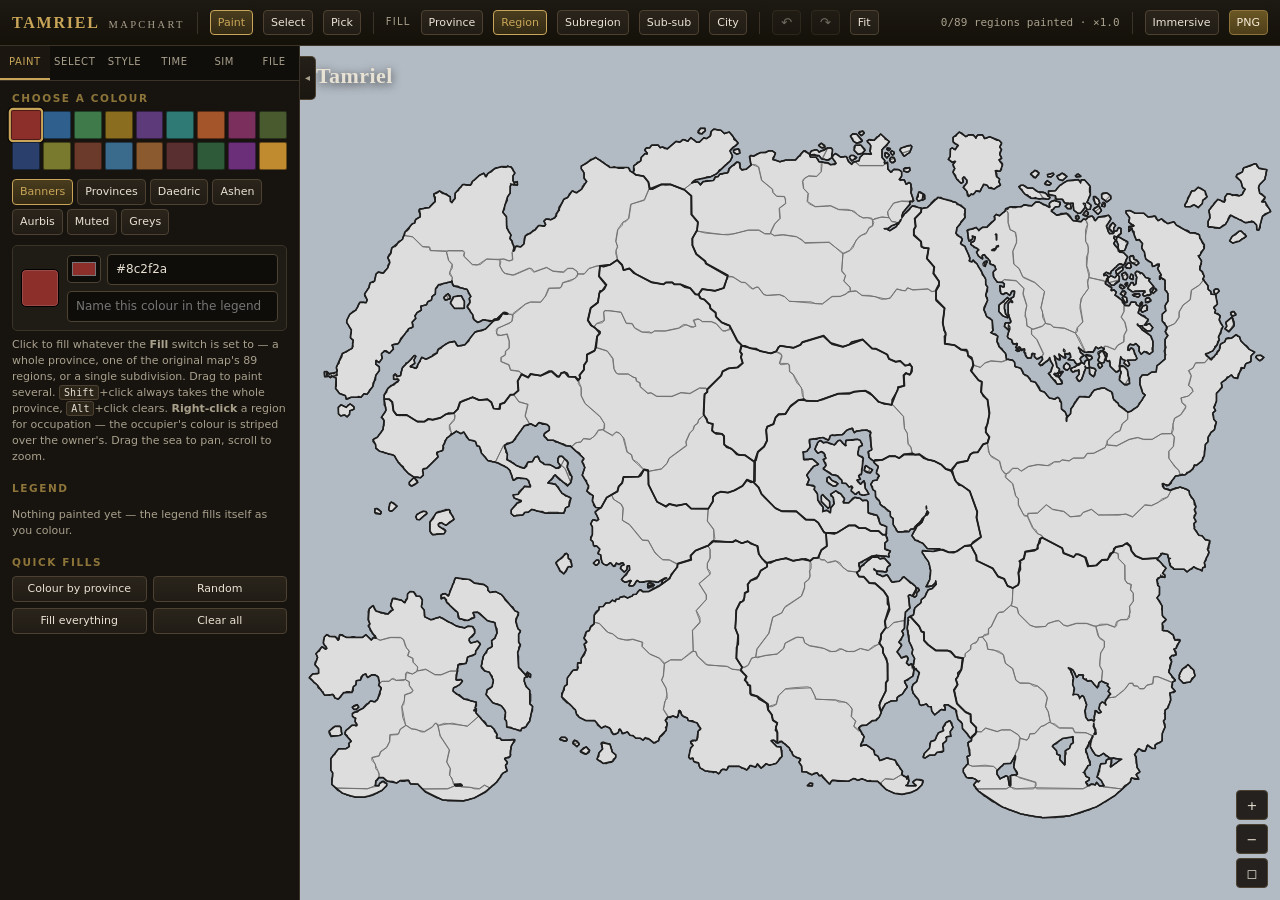
==== commit 1b89c400: "Add occupation stripes, city districts, immersive view; naturalise the cuts - Sub-subregion cuts now" ====
--- a/tamriel-mapchart.html
+++ b/tamriel-mapchart.html
@@ -36,17 +36,17 @@
 ::-webkit-scrollbar-thumb:hover{background:#4d4232}
 
 /* ---------- shell ---------- */
-#app{display:grid;grid-template-columns:340px 1fr;grid-template-rows:46px 1fr;height:100%;
+#app{display:grid;grid-template-columns:300px 1fr;grid-template-rows:46px 1fr;height:100%;
   transition:grid-template-columns .18s ease}
 #app.collapsed{grid-template-columns:0 1fr}
 #app.collapsed #side{opacity:0;pointer-events:none}
-#side-toggle{position:fixed;left:340px;top:56px;z-index:40;width:16px;height:44px;
+#side-toggle{position:fixed;left:300px;top:56px;z-index:40;width:16px;height:44px;
   border:1px solid var(--line-2);border-left:0;border-radius:0 5px 5px 0;
   background:linear-gradient(#241f18,#1a1610);color:var(--ink-dim);cursor:pointer;
   font-size:10px;line-height:1;padding:0;transition:left .18s ease}
 #side-toggle:hover{color:var(--gold);border-color:var(--gold-dim)}
 #app.collapsed #side-toggle{left:0}
-#topbar{grid-column:1/3;display:flex;align-items:center;gap:10px;padding:0 12px;
+#topbar{grid-row:1;grid-column:1/3;display:flex;align-items:center;gap:10px;padding:0 12px;
   background:linear-gradient(#1d1913,#141109);border-bottom:1px solid var(--line);z-index:30}
 #brand{display:flex;align-items:baseline;gap:9px;font-family:var(--serif)}
 #brand b{font-size:16px;letter-spacing:.11em;color:var(--gold);font-weight:600}
@@ -57,7 +57,7 @@
   max-width:34vw;overflow:hidden;text-overflow:ellipsis}
 
 /* ---------- sidebar ---------- */
-#side{background:var(--panel);border-right:1px solid var(--line);
+#side{grid-row:2;grid-column:1;background:var(--panel);border-right:1px solid var(--line);
   display:flex;flex-direction:column;min-height:0;z-index:20}
 #tabs{display:grid;grid-template-columns:repeat(6,1fr);border-bottom:1px solid var(--line);
   background:#100e0b;flex:0 0 auto}
@@ -184,7 +184,7 @@
   border-radius:3px;padding:0 4px;margin:0 3px 3px 0;display:inline-block}
 
 /* ---------- map stage ---------- */
-#stage{position:relative;overflow:hidden;background:#12100c;min-height:0}
+#stage{grid-row:2;grid-column:2;position:relative;overflow:hidden;background:#12100c;min-height:0}
 #svgwrap{position:absolute;inset:0}
 #map{width:100%;height:100%;display:block;cursor:crosshair;touch-action:none}
 #map.panning{cursor:grabbing}
@@ -234,6 +234,30 @@
   padding:8px 18px;font-size:12.5px;box-shadow:var(--shadow);opacity:0;
   transition:opacity .2s,transform .2s;pointer-events:none}
 #toast.on{opacity:1;transform:translateX(-50%) translateY(-4px)}
+/* immersive: nothing but the map */
+#app.immersive{grid-template-columns:0 1fr;grid-template-rows:0 1fr}
+#app.immersive #topbar,#app.immersive #side,#app.immersive #side-toggle{display:none}
+#exit-immersive{position:absolute;right:12px;top:12px;z-index:30;display:none;
+  width:30px;height:30px;border-radius:6px;cursor:pointer;font-size:16px;line-height:1;
+  background:rgba(20,17,12,.85);border:1px solid var(--line-2);color:var(--ink-dim)}
+#exit-immersive:hover{color:var(--gold);border-color:var(--gold-dim)}
+#app.immersive #exit-immersive{display:block}
+#app.immersive #era{left:22px;top:20px}
+
+#ctxmenu{position:fixed;z-index:60;display:none;min-width:210px;padding:4px;
+  background:rgba(20,17,12,.985);border:1px solid var(--line-2);border-radius:6px;
+  box-shadow:0 12px 34px rgba(0,0,0,.6)}
+#ctxmenu.on{display:block}
+#ctxmenu .ct{font:600 10px/1 var(--sans);letter-spacing:.13em;text-transform:uppercase;
+  color:var(--gold-dim);padding:7px 9px 6px;border-bottom:1px solid var(--line);
+  margin-bottom:3px;white-space:nowrap;overflow:hidden;text-overflow:ellipsis}
+#ctxmenu button{display:block;width:100%;text-align:left;background:none;border:0;
+  padding:6px 9px;border-radius:4px;cursor:pointer;font-size:12px;color:var(--ink)}
+#ctxmenu button:hover{background:var(--panel-3);color:var(--gold)}
+.citydistrict{cursor:pointer}
+.region.occ{pointer-events:none}
+#g-occ path{pointer-events:none}
+
 @media (max-width:900px){
   #app{grid-template-columns:280px 1fr}
   #tabs{grid-template-columns:repeat(3,1fr)}
@@ -260,6 +284,7 @@
     <button class="btn sm" id="lv-region"    title="A click fills one region of the original map">Region</button>
     <button class="btn sm" id="lv-subregion" title="A click fills a subregion">Subregion</button>
     <button class="btn sm" id="lv-parcel"    title="A click fills a single sub-subregion">Sub-sub</button>
+    <button class="btn sm" id="lv-city"      title="Colour the circular city districts">City</button>
     <div class="tb-sep"></div>
     <button class="btn ico" id="b-undo" title="Undo (Ctrl+Z)">&#8630;</button>
     <button class="btn ico" id="b-redo" title="Redo (Ctrl+Shift+Z)">&#8631;</button>
@@ -267,6 +292,7 @@
     <div class="tb-grow"></div>
     <div id="status"></div>
     <div class="tb-sep"></div>
+    <button class="btn sm" id="b-immersive" title="Immersive view — just the map (F)">Immersive</button>
     <button class="btn sm pri" id="b-png" title="Export a PNG image">PNG</button>
   </header>
 
@@ -303,7 +329,9 @@
         <p class="hint">Click to fill whatever the <b>Fill</b> switch is set to — a whole
           province, one of the original map's 89 regions, or a single subdivision. Drag to
           paint several. <kbd>Shift</kbd>+click always takes the whole province,
-          <kbd>Alt</kbd>+click clears. Drag the sea to pan, scroll to zoom.</p>
+          <kbd>Alt</kbd>+click clears. <b>Right-click</b> a region for occupation — the
+          occupier's colour is striped over the owner's. Drag the sea to pan, scroll to
+          zoom.</p>
 
         <h4>Legend <span id="lg-count" style="color:var(--ink-dim)"></span></h4>
         <div id="legend-list"></div>
@@ -372,10 +400,13 @@
         <label class="ck"><input type="checkbox" id="s-capitals"> Capital cities</label>
         <label class="ck"><input type="checkbox" id="s-towns"> Other cities</label>
         <label class="ck"><input type="checkbox" id="s-citynames"> City names</label>
+        <label class="ck"><input type="checkbox" id="s-citydistricts"> City districts (circular)</label>
         <label class="ck" id="row-rivers"><input type="checkbox" id="s-rivers"> Rivers</label>
         <label class="ck" id="row-lakes"><input type="checkbox" id="s-lakes"> Lakes &amp; inland seas</label>
         <div class="fld"><span>City marker size <i id="s-cs-v" style="font-style:normal;color:var(--gold)"></i></span>
           <input type="range" id="s-cs" min="0.5" max="3" step="0.1"></div>
+        <div class="fld"><span>Occupation stripe width <i id="s-stripe-v" style="font-style:normal;color:var(--gold)"></i></span>
+          <input type="range" id="s-stripe" min="0.8" max="6" step="0.2"></div>
         <div class="fld" style="margin-top:10px"><span>Sub-subregion border <i id="s-bw-v" style="font-style:normal;color:var(--gold)"></i></span>
           <input type="range" id="s-bw" min="0" max="2" step="0.05"></div>
         <div class="fld"><span>Subregion border <i id="s-sbw-v" style="font-style:normal;color:var(--gold)"></i></span>
@@ -526,7 +557,7 @@
         <h4>Keyboard</h4>
         <p class="hint">
           <kbd>B</kbd> paint · <kbd>V</kbd> select · <kbd>I</kbd> pick colour ·
-          <kbd>P</kbd> cycle fill level · <kbd>Tab</kbd> hide panel · <kbd>Space</kbd> play/pause ·
+          <kbd>P</kbd> cycle fill level · <kbd>Tab</kbd> hide panel · <kbd>F</kbd> immersive · <kbd>Space</kbd> play/pause ·
           <kbd>Ctrl</kbd>+<kbd>Z</kbd> undo · <kbd>Ctrl</kbd>+<kbd>Shift</kbd>+<kbd>Z</kbd> redo ·
           <kbd>0</kbd> fit · <kbd>+</kbd>/<kbd>-</kbd> zoom · <kbd>K</kbd> capture frame ·
           <kbd>1</kbd>…<kbd>9</kbd> pick palette colour
@@ -554,6 +585,8 @@
       <button class="btn ico" id="z-out" title="Zoom out">&minus;</button>
       <button class="btn ico" id="z-fit" title="Fit">&#9723;</button>
     </div>
+    <button id="exit-immersive" title="Leave immersive view (F or Esc)">&times;</button>
+    <div id="ctxmenu"></div>
     <div id="playbar">
       <button class="btn ico" id="pb-play">&#9654;</button>
       <input type="range" id="pb-scrub" min="0" max="0" step="0.01" value="0">
@@ -568,7 +601,7 @@
 /* ---- data/tamriel-map.js ---- */
 /* Traced from the reference MapChart Tamriel image by
    tools/trace_ref.py -- do not edit by hand. */
-window.TAMRIEL_MAP = {"canvas":[1207,765],"fitBox":[25.5,-8.5,1049.0,758.0],"land":["M455.8 7.5L453 7.4L451.6 6L451.6 4L454.2 1.5L459 1.6L459.4 4L458.2 5.3L456.8 5.7ZM493.2 29.5L489.7 27.2L489.5 25.2L490.8 23.7L494.8 23.5L496.3 24.8L496.4 28ZM183.7 184.8L182.8 185.5L181 185.4L179.6 184L179.5 182.4L181.8 179.7L184.1 178.6L186.4 181L186.5 183.6L186 184.4ZM201.3 194.2L200.6 194.5L190.8 194.3L186.5 188.6L186.7 186.8L189.4 184L189.7 181.8L192.8 181.5L194.4 180.5L198.2 180.7L199.7 184.2L201.5 186.2ZM75.9 310.4L73.6 308.5L71.2 308.5L69.2 309.5L66.7 307.2L66.5 300.2L68.8 297.7L70 297.6L75.1 300.4L76.8 297.7L79.1 296.6L81.2 297.7L83.3 299.8L83.2 302.3L80.8 303.5L78.7 303.8L78.5 307.8ZM835.7 738.8L834.6 739.5L820.4 739.5L818.6 738.5L811.2 738.5L809.8 737.5L805.2 737.5L803.8 736.5L801 736.4L799.8 735.5L797.2 735.5L792.8 733.5L791 733.4L789.8 732.5L788 732.4L786.8 731.5L785 731.4L780 728.6L778 728.4L772 725.4L770 723.6L766.8 722.3L759.2 716.7L757.8 716.3L753.2 711.7L751.8 711.3L748.7 708.2L748.3 706.8L746.6 705L746.6 704L749.8 700.7L751.8 701.5L753.3 699.8L751.9 700.4L749.8 699.3L748 697.6L746.2 697.5L745.1 696.6L743.8 697.5L741.4 697.5L739 696.4L737.6 695L737.4 693L735.5 690.6L735.6 687L738.3 684.2L738.7 682.8L740.5 681.8L740.5 676.4L739.6 675L739.6 674L742 673.4L742.5 672.8L742.5 666.4L740.5 662.8L740.5 659.2L742 657.6L744.3 657.2L744.4 655L742.8 654.3L740.7 652.2L740.3 649.8L734.6 644L734.4 639L733.3 636.8L729.6 634L729.5 631.2L728.5 629.6L728.5 625.2L727.2 623.7L723.8 622.3L719 618.6L715.2 618.5L714.5 619.8L716.4 621L716.3 624.2L714.4 624.5L713 623.6L712 623.6L709.8 624.7L709.2 626.3L707.8 626.7L704.9 629.4L702.7 627.2L701.6 625L701.2 620.7L698 620.4L697.3 618.8L695.8 617.5L693.8 618.5L692 618.6L690.6 619.5L688.7 618.2L688.5 615.2L687.4 613L683.7 609.2L683.3 607.8L681.6 606L681.5 604.2L680.5 602.6L680.6 599L681.7 596.8L685.4 594L686.5 591.8L686.5 589.2L687.4 588L687.5 586.2L688.5 584.6L688.3 583.8L685.7 581.2L685.2 579.7L684.7 579.8L684.2 581.3L683.7 581.2L683.1 577.6L682.5 578.4L682.5 585.8L681.3 588.2L679.8 588.7L676 592.4L672.6 593L672.6 595L675.4 598L675.4 600L672.7 602.8L670.3 607.2L666.8 608.7L664.7 610.8L664.3 614.2L658.2 614.5L651.8 617.7L651.3 619.2L649.7 620.8L648.6 623L647.4 628L645.4 632L642.7 633.8L642.2 635.3L638 635.6L635.2 638.3L633.8 638.7L632 640.4L627 640.6L624.8 641.7L623.5 643.4L624.7 646.2L626.4 648L626.7 650.2L628.3 650.8L629.4 652.9L628.5 654.2L628.4 658L626.7 658.8L625.6 661L625.7 663.2L629.2 661.5L631.8 661.5L633.8 663.3L635.2 663.7L637.8 666.3L639.2 666.7L640.5 668.2L640.6 672L643 672.6L644.3 673.8L646 678.4L650 677.4L653.4 675.5L655.8 675.5L657 676.4L662.2 677.7L663.4 679L663.5 680.8L664.7 683.2L666.3 683.8L667.7 687.2L670.4 689.9L669.5 691.2L669.7 693.2L672 695.4L674.2 695.7L674.9 698.4L675.5 697.8L675.6 695L676.4 695L676.5 698.8L677.4 700.1L676.6 701L676.3 703.2L675 704.4L673.8 704.7L673.8 705.3L684.8 705.5L685.3 704.8L681.6 702L681.6 701L682.8 699.7L685.2 698.5L689.6 698.5L692.3 699.8L692.5 701.8L691.3 704.2L686.2 709.3L680 712.4L678 712.6L676.8 713.5L673.2 713.5L671.6 714.5L667.4 714.5L665.8 713.5L662.2 713.5L653 709.4L647.7 704.2L647.2 702.7L645.8 702.3L644 700.6L637.4 700.5L635.6 699.5L633.2 700.5L630 698.6L628.2 698.5L627.1 697.6L624 699.4L622.4 699.5L620 697.6L618.2 697.5L612.6 700.5L600.4 700.5L598.8 699.5L595.2 699.5L593.6 701L593.3 703.2L592 703.4L584.7 696.2L584.1 693.6L582.8 694.5L581 694.4L580.3 692.8L578.6 691.5L576 691.6L574.2 693.3L573.2 693.5L571.8 692.5L570 692.4L567.8 690.5L562.8 690.3L562.5 684.2L559.6 680.1L561.4 678L561.3 676.8L559.8 675.5L557 675.4L555.2 673.7L553.8 673.3L552.5 671.8L552.3 668.8L550.8 668.3L549.6 667L549.3 664.8L548.2 663.7L546.7 663.2L546.3 661.8L545.2 660.7L541.8 659.3L541.2 657.7L539.2 657.5L538 659.4L535.4 659.5L534.7 659.2L534.3 657.8L532.6 656.5L530.2 656.5L529.6 657.1L535.8 663.3L540.2 663.7L540.6 666L541.5 667.4L541.4 674L538.7 675.8L537.3 679.2L535 681.4L533 681.6L531.8 682.5L529.2 682.5L528.1 683.4L524.2 681.5L523.3 683.2L521.2 685.3L519.1 686.4L516.7 684.2L516.3 682.8L514.9 681.6L513.1 685.4L511.8 684.5L510 684.4L508.8 683.5L506.8 683.7L506.3 686.2L503.6 688.5L501 686.6L498 686.4L495.8 684.5L484.2 684.5L483.5 685.2L483.4 687L482.2 688.3L481 688.4L479.8 687.5L478 687.6L475.7 688.8L475.4 691L473.6 692.5L470.8 690.5L469.2 690.5L467.9 691.4L466.8 690.5L463.2 690.5L461.8 689.5L459 689.4L457.2 687.7L453.7 686.2L452.5 683.8L452.2 680.7L449.2 680.5L447 679.4L446.2 675.7L445.2 675.5L443.2 676.5L441.5 674.6L441.6 673L442.5 671.8L442.5 668.2L443.5 666.8L443.6 665L446.4 662.1L445.2 660.7L443.7 660.2L443.6 658L445.2 656.5L447.8 656.5L449.1 657.4L450.3 656.2L451.5 653.6L451.6 647L452.8 645.7L454.3 645.2L454.4 644L451.7 641.2L451.4 639L450.2 637.7L448 637.4L445.8 635.5L441 635.4L440.2 632.7L438.2 632.5L435.8 631.3L433.6 629L433.4 626L431.8 624.5L430.6 625L430.5 630.8L429.2 632.3L424.6 630.5L421.8 632.5L418.7 631.8L418.3 634.2L416.8 634.7L416.5 635.4L418.5 638.4L418.4 641L416.6 642.9L417.5 644.2L417.4 646L415.7 647.8L415.3 649.2L412.2 652.3L410.7 652.8L409.5 655.2L409.3 657.2L407.8 657.7L405.6 659.5L404 659.4L400.2 655.7L398.1 654.6L396.9 655.4L395.1 653.6L394.3 655.2L392.6 656.5L389.8 654.5L385 654.4L382 651.6L378.8 651.3L377.6 650L377.3 648.8L375.8 647.5L371.8 649.5L370 649.4L369.4 646L367.8 644.5L366.6 645L366.5 647.8L365.2 649.3L362.8 650.5L361 650.4L358.6 648L358.4 645L357 643.6L352.6 641.5L351 641.6L349.2 643.3L348 643.4L343.7 640.2L343.4 638L341 635.6L331.2 635.5L324.8 632.3L323.7 631.2L323.2 629.7L321.7 629.2L320.3 623.8L318.8 623.3L317.7 622.2L317.3 620.8L314.2 617.7L310.8 616.3L306.7 612.2L305.5 609.8L305.5 606.2L308.4 603L308.7 598.8L311.4 597L311.7 589.8L315.3 585.2L315.7 583.8L317.8 581.7L322.3 581.2L323.5 578.6L322.5 576.8L322.7 573.8L324.6 573.5L325.9 574.4L326.4 574L326.6 569L329.4 566L330.5 563.8L330.6 562L331.5 560.6L331.5 558.2L330.6 557L330.5 555.2L329.6 553.9L330.8 552.7L332.2 552.3L332.5 551.2L329.7 548.2L329.5 547.2L331.4 544L331.7 540.8L333 539.6L335.3 539.2L335.5 537.2L336.7 534.8L338.2 534.3L340.4 532L340.5 522.4L341.7 519.8L343.8 517.7L345.3 517.2L345.8 513.7L350 513.4L352.8 509.7L357 509.4L359.9 506.6L363.1 508.4L363.8 505.7L367 505.4L368 503.6L370.8 503.5L372.4 502.5L376.1 504.4L379 502.6L381.2 502.3L382 500.6L385.2 500.3L386.4 499L386.7 497.8L389.2 495.5L391.2 495.7L392.2 497.5L399 497.4L404 493.6L406 493.4L408 491.6L410.2 491.3L412.3 489.2L413.7 485.8L415 484.6L418.4 483.1L417.8 482.5L416 482.6L408.6 487.5L407 487.4L405.6 486.5L395.4 486.5L393.8 487.5L389.4 487.5L387.2 485.7L386.2 485.5L384.6 487L384.3 489.2L382.2 491.3L378.2 491.5L377.6 491L377.6 490L378.7 487.8L380.3 486.2L380.2 485.7L378.2 485.5L375 487.4L373.4 487.5L370.8 486.3L369.5 484.4L372.8 480.7L374.2 480.3L375.3 479.2L376.7 475.8L378.4 474L378.2 469.7L375.7 469.8L375.4 474L373.2 476.3L372.4 476.5L368.5 472.6L368.6 471L369.8 469.7L372.4 469L372.4 468L371 466.6L369 466.6L367.1 468.4L363.9 466.6L363.3 470.2L361.4 470.5L359.7 469.2L359.3 467.8L358 466.6L356.8 466.7L353.9 469.4L353 468.6L350.8 468.3L348.7 466.2L348.4 464L347.5 462.8L347.4 458L345 457.4L344.5 456.8L344.6 455L346.3 453.2L346.4 452L343 448.6L342 448.6L340.9 449.4L339.7 448.2L339.4 445L338.3 442.8L336.8 442.3L336.5 441.6L336.6 439L338.5 436.6L338.5 428.2L336.6 424.9L337.5 423.8L337.6 422L339 420.6L340.8 420.5L342 421.4L343.6 421.5L345.3 420.2L343.3 415.8L341.6 414L341.5 412.2L344.8 408.7L346.8 408.5L347.4 407.9L346.6 407.5L342 407.4L339.7 405.2L339.5 402.2L338.5 400.6L338.5 397.2L339.4 396L339.4 395L338 393.6L335.8 393.3L332.6 390L332.6 389L334.5 386.8L334.5 384.2L332.6 382L332.3 378.8L329.7 376.2L329.3 374.8L327.5 372.6L328.5 370.8L328.6 369L329.5 367.8L329.6 366L330.5 364.6L329.5 362.8L329.4 361L327.5 358.6L327.6 357L329.3 356.2L329.3 354.8L325.7 351.2L325.3 349.8L324.2 348.7L320.8 347.3L315 341.6L310 341.4L308 339.6L303 338.4L301.8 337.5L299 337.4L296.8 335.5L290.8 335.3L289.6 334L289.3 332.8L287.8 332.3L286.5 330.6L286.6 329L288.8 326.7L292.5 324.8L292.4 321L290 318.6L285.2 318.5L281.4 316.5L279.7 317.8L279.3 319.2L277.8 320.5L275 319.4L272.6 317.5L269.8 319.5L265.8 319.7L262.7 323.8L262.3 325.2L259.7 327.8L259.3 329.2L256.7 331.8L256.3 334.2L253 337.4L251 337.6L249.8 338.5L247 338.6L244.6 341L244.5 343.8L246.4 346.9L245.6 348.1L247.5 350.4L247.5 354.6L246.7 356.2L251 357.6L252.8 359.3L254.2 359.7L256.8 362.3L261 364.4L265.6 365.5L268.3 363.2L268.6 360L269.8 358.7L274.2 358.3L275.4 357L276.7 353.8L279.8 352.5L281.4 354L281.5 355.8L282.7 358.2L286.2 359.7L287 361.4L292.8 361.5L297.2 363.7L299 365.4L302.6 365.5L304.3 364.2L304.5 363.4L301.6 359L301.5 355.2L303 352.6L306.2 352.7L309.8 356.3L311.3 356.8L312.5 359.2L312.5 360.8L311.5 362.2L311.5 364.8L312.4 366L312.5 367.8L313.4 369L313.5 370.8L314.6 373L316.2 373.7L316.5 374.4L316.5 377.8L315.5 379.2L315.4 381L311.8 384.3L311.3 382.8L310.2 381.7L307 380.4L305.2 378.7L303.8 378.3L299.7 374.2L299.3 372.8L298.4 372.5L296.6 374L296.3 376.2L294.2 378.3L292.8 378.7L290.6 381.1L291.4 381.5L295.8 381.5L297 382.4L299.2 382.7L299.8 384.3L301.2 384.7L302.3 385.8L303.6 389L305.3 390.8L305.8 392.3L307.2 392.7L310 395.4L313 395.6L315.2 396.7L315.5 397.6L313.5 401.2L313.4 406L309.7 407.8L309.5 410.8L307.8 413.5L303.2 413.5L301.6 412.5L291.4 412.5L289.8 413.5L288.4 413.5L284.8 411.5L279.2 411.5L276 409.6L273.4 409.5L270 412.4L265.8 412.7L265.3 414.2L264 415.4L257.4 415.5L255.8 416.5L254.4 416.5L251.6 414L251.6 410L257.3 404.2L257.8 402.7L260 402.4L262.2 401.3L262.5 400.4L262 399.6L260.2 399.5L259 398.6L257.2 398.5L254.8 397.3L253.6 395L253.6 394L254.4 393.5L259.2 393.3L259.7 390.8L262.8 387.7L264.2 387.3L265.9 384.6L267.4 385.5L272.2 385.3L272.5 384.2L270.6 381L270.4 379L267.8 376.5L261.4 376.5L259.6 375.5L257 375.6L255.2 378.3L253.8 378.3L252.5 375.8L252.4 373L250.5 369.8L250.4 368L247.2 364.7L245.8 364.3L244 362.6L242 362.4L237 359.6L235 359.4L233.8 358.5L231.2 358.5L229.8 357.5L226.8 357.3L224.7 355.2L224.3 353.8L219.7 349.2L219.5 346.2L217.4 342L214.7 341.2L214.5 339.2L213.3 336.8L210.8 335.5L206.8 335.3L203.7 332.2L201 326.6L200 326.6L197.9 328.4L192.9 325.6L191.2 327.3L189 328.4L186.8 328.7L186.3 330.2L184.2 332.3L182.7 332.8L182.3 334.2L180.6 336L180.4 339L178.5 341.2L179.5 343.6L178.3 346.2L177 347.4L174.2 347.5L171.8 348.7L171.6 350L173.3 353.2L161.2 365.3L158 365.6L156.7 366.8L156.5 368.6L157.5 370.2L157.5 372.8L154.6 375.5L153 375.4L151.6 374.5L147.2 374.5L144.8 373.3L143 371.6L141.8 371.3L136.7 366.2L136.3 363.8L132.7 361.2L132.2 359.7L130.7 359.2L130.3 357.8L128.6 356L127.3 352.8L126.2 351.7L123.8 350.5L120.2 350.5L118.8 349.5L117 349.4L113.8 347.5L110.8 347.3L108.2 344.7L106.7 344.2L106.4 340L103.5 336.8L103.7 334.8L105 333.6L108.2 332.3L109.4 331L109.7 329.8L112.3 327.2L112.7 325.8L114.4 324L114.5 321.2L115.5 319.8L115.5 314.2L114.3 311.8L112.6 310.9L116.3 306.2L117.5 303.6L117.4 300L115.5 297.6L115.6 287L118.4 284L118.5 282.2L119.7 279.8L122.8 276.7L126 276.4L128.8 273.7L130.3 273.2L131.4 270.9L130.2 269.7L128.6 270.5L125.7 270.2L125.6 266L126.1 265.6L127.2 266.3L126.6 264.9L127.6 264.5L129.3 265.8L128.6 266.9L129.2 267.5L133.3 266.2L133.5 262.2L134.5 260.8L134.6 259L135.7 256.8L138.3 254.2L138.8 252.7L141.2 252.3L145.3 248.2L145.7 246.8L147.8 244.7L149 244.6L149.5 245.8L147.5 249.4L148.4 253L147 254.4L143.8 255.7L143.5 256.6L144.2 257.5L146.8 257.5L148.2 258.5L149.8 258.5L151.4 257L151.6 254L154.4 251L154.5 249.2L155.8 246.7L159 248.4L160.6 248.5L167 245.4L167.8 243.7L170.2 242.5L172.3 242.2L172.6 239L173.8 237.7L176.2 237.3L177.3 236.2L177.8 234.7L179 234.4L180.8 232.7L185 230.6L188.8 230.5L190 229.6L191 229.6L192.4 231L192.7 233.2L194.2 234.5L198.6 234.5L200.2 233.5L202 233.4L206.3 229.2L207.7 225.8L212.8 219.7L215.2 218.5L219.8 218.5L224 216.4L232.8 207.7L235.2 206.5L238.2 206.3L241.3 202.2L241.8 200.7L243.9 199.6L245.4 200.5L247.8 200.5L248.3 199.8L245.8 198.5L243 198.6L236.2 205.3L234 205.6L228.8 208.5L226.8 207.5L225 207.4L223.8 206.5L221.4 206.5L219 208.4L217.2 208.5L215.9 209.4L213.8 208.3L210.7 205.2L210.4 201L207.7 198.2L207.4 196L204.5 192.8L204.6 191L207.4 188L207.5 185.2L206.6 183.9L208.5 181.4L205.6 178L205.5 176.2L204.2 173.7L201.2 173.5L199.8 172.5L197 172.4L194.8 170.5L190 170.4L188.5 168.8L188.5 165.4L188.1 164.6L186.8 166.5L183.4 166.5L181.8 167.5L179.2 167.5L175.8 169.5L173.9 168.6L172.3 172.2L170.6 173L170.4 179L168.8 179.7L166.7 181.8L166.3 185.2L165 186.4L162.8 186.7L161.6 188L161 190.4L154.7 191.8L154.6 193L155.5 194.2L155.4 196L154 197.4L150.7 198.8L150.3 200.2L148.5 202.2L149.4 205L145.6 209L145.6 210L146.5 211.4L146.3 214.2L145 215.4L141.7 215.8L141.3 218.2L140.2 219.3L138.7 219.8L138.3 221.2L133.7 225.8L132.5 228.2L132.4 230L130.2 232.3L126.2 232.5L123.7 233.8L125.4 236L125.5 237.8L121.2 242.3L118 239.6L116.4 239.5L115.7 239.8L115.2 241.3L113.8 241.7L112.7 242.8L112.5 244.8L113.5 246.2L113.5 247.8L110.2 252.3L107.2 249.7L106.7 249.8L106.6 254L110.4 257L110.5 260.8L106.6 266L106.5 270.8L103.6 274L103.4 278L99.7 281.8L99.4 284L97.2 286.3L96.2 286.5L95 285.6L94 285.6L90.8 289.5L88.4 288.5L86.6 289.5L80.2 289.5L77 291.4L75 291.4L74.2 287.7L67.8 285.3L66.6 284L66.3 282.8L63.6 280L63.6 279L64.5 277.6L64.3 268.8L61.8 268.3L61.1 266.6L59.8 267.3L59.1 265.6L58.1 268.4L56.1 266.6L54.6 267.5L52.2 267.5L51.5 266.8L51.5 262.4L52 261.6L54.4 261.9L53.5 263.4L53.9 266.4L55.4 265.1L54.5 263.8L54.9 262.6L56.3 263.8L57.1 265.4L58 263.6L59.8 263.5L61.1 264.4L65.3 262.2L65.5 260.2L64.5 258.8L64.5 257.2L65.7 254.8L67.4 253L67.6 251L70.5 245.8L70.7 242.8L72 241.6L74 241.4L76.2 240.3L78 238.6L81.2 237.3L82.4 235L81.5 231.4L82.5 229.8L82.5 228.2L80.8 227.3L79.5 225.6L79.5 222.2L80.5 220.6L80.5 217.2L78.7 215.2L77.4 212L75.5 209.6L75.6 207L78.7 200.8L81.8 197.7L85.3 196.2L85.7 194.8L87.4 193L87.5 191.2L88.6 189L89.8 187.7L93.6 187.5L95.2 188.5L96.3 188.2L97.5 185.2L94.6 181L94.6 179L95.7 176.8L97.4 175L97.7 173.8L99.4 172L99.5 169.2L100.7 166.8L104 166.4L105.4 165L105.5 162.2L106.5 160.8L106.7 157.8L109.2 155.5L110.8 155.5L112.2 156.5L115 156.4L115.7 154.8L119.4 151L119.6 148L121.5 145.6L121.5 143.2L119.6 141L119.5 139.2L120.7 136.8L122.4 135L123.7 129.8L125 128.6L127.2 128.3L129.3 126.2L130.8 122.7L134 121.4L135.3 120.2L135.6 118L137.5 115.8L137.7 112.8L139 111.6L140.2 111.3L142.3 109.2L143.7 105.8L145.8 103.7L148.3 103.2L148.6 100L149.8 98.7L154.3 96.2L154.5 93.2L152.6 91L152.7 88.8L154.2 87.5L157.8 87.5L159.4 86.5L164 86.4L164.7 84.8L168.8 80.7L170.3 80.2L170.5 75.2L168.6 74L168.8 71.7L170.8 71.5L173 70.4L174.9 68.6L178 71.4L182 71.6L184.8 74.3L186.3 74.8L186.5 79.8L188.1 81.4L189.7 77.8L191.4 77L191.6 71L193.8 68.7L195.3 68.2L195.7 65.8L197.2 65.3L198.3 64.2L198.7 62.8L199.8 61.7L201.8 61.5L203.4 62.5L208 62.4L209.4 61L209.7 58.8L211 57.6L212.2 57.3L217.8 51.7L222.1 49.6L223.4 51L223.7 53.2L225 53.4L225.6 51L226.8 49.7L230.2 48.3L233.8 44.7L236 43.6L239.8 43.5L241.4 42.5L243.2 43.5L245.8 43.5L247.9 41.6L249.2 42.5L251.2 42.7L253.3 44.8L253.6 47L255.5 49.2L255.3 50.2L253.5 52.4L253.5 57.6L254.5 59.2L254.6 61L255.4 61L255.8 58.7L257.1 59.4L258.1 58.6L258.5 61.8L258.1 62.4L256.9 61.6L256 62.4L254.4 62.5L250.7 60.8L251.4 62.1L250.5 63.4L250.5 70.8L247.6 75L247.5 78.8L244.6 84L244.5 87.8L242.5 91.6L246.5 96.2L246.5 105.6L247.4 106.9L246.6 108.1L248.3 109.8L248.6 112L250.3 113.8L251.4 115.9L250.5 117.2L250.5 119.8L252.4 122L252.6 125L254.5 127.2L254.5 130.8L253.5 132.4L254.1 133.4L255.4 132L255.5 130.2L256.8 127.7L258.8 127.5L260.2 128.5L261.8 128.5L265.3 125.2L265.6 119L266.7 116.8L268.8 114.7L272.2 114.3L274.8 110.7L277.2 110.3L277.7 108.8L281 105.6L283.6 105.5L285.2 106.5L287.2 106.3L288.5 104.4L286.6 100.9L288.8 98.7L291.8 98.5L293.8 99.5L298.2 97.3L300.3 95.2L299.6 93L303.4 89.1L302.5 87.8L302.7 85.8L306.3 81.2L307.7 77.8L309 76.6L311 76.4L312.3 75.2L313.7 71.8L316.8 68.7L318 68.6L320 70.4L321.8 70.5L323.8 68.7L325.2 68.3L327.3 66.2L327.7 63.8L329.3 62.2L329.7 60.8L331.2 60.3L332.5 58.4L329.6 55L329.5 49.2L328.3 46.8L326.6 45L326.6 42L332.2 39.3L336.8 34.7L340 34.4L341.9 32.6L343.8 34.3L347 35.6L348.8 37.3L350.2 37.7L352.8 40.3L356.2 41.7L357 43.4L359.8 43.5L361.6 42.5L366.4 44.5L371.6 44.5L373.2 43.5L376.8 43.5L378.4 45L378.8 47.3L381.8 48.5L383.5 46.6L383.4 45L382.5 43.8L382.7 41.8L383.8 40.7L385.3 40.2L385.7 38.8L386.8 37.7L389 37.4L390.3 36.2L390.7 32.8L394.8 28.7L395.8 28.5L396.9 29.4L397.4 29L397.3 27.8L394.6 25L394.7 23.8L396.2 22.5L400 22.4L400.7 20.8L402 19.6L408.8 19.5L411 22.4L413.6 21.5L416 23.4L418.8 23.5L428 15.6L429.8 15.5L431.8 16.5L434.2 15.3L434.7 13.8L435.4 13.5L438 13.6L439.8 15.3L440.8 15.5L441.7 13.8L443.9 11.6L445.8 13.3L447.2 13.7L450 16.4L453 16.4L457.8 11.7L459.2 12.5L460.8 12.5L462.8 10.7L464.2 10.3L465.5 8.8L465.6 5L468.2 2.5L470.8 2.5L472.4 3.5L476 3.6L479.9 7.4L481 6.6L485 5.6L488.3 8.8L489.5 11.2L489.7 13.2L491 14.4L492.2 14.7L494.5 17.4L494.3 18.2L492.2 20.3L488.8 21.7L486.7 23.8L485.6 25.9L488.4 31L488.4 33L486.7 34.8L486.3 36.2L484.2 38.3L482.8 38.7L482.2 40.3L480.8 40.7L476.2 45.3L474.8 45.7L473.6 47L473.3 48.2L471.2 50.3L464.8 53.5L461.2 53.5L456.8 55.5L454.2 55.5L452.6 56.5L449 56.6L446.8 57.7L444.6 59.9L445.1 60.4L446.2 59.5L448.8 59.5L450.8 58.5L453.3 60.8L454.1 62.4L457 58.6L458.8 58.5L460.4 57.5L468 57.4L469.4 56L469.8 53.7L473.2 53.3L473.7 51.8L475 50.6L477.8 50.5L479.2 49.5L483.2 49.3L484.5 47.8L484.7 44.8L487.8 41.7L490.2 41.3L493 37.6L495 37.6L496.3 38.8L496.6 44L498.8 46.3L500.2 45.5L503 45.4L508.5 40.8L507.5 38.6L507.5 33.2L506.6 32.1L507.8 30.7L508.8 30.5L510.8 31.5L513.2 30.3L515 28.6L516.8 28.5L518.4 27.5L523.8 27.5L527.4 25.5L531 25.6L534.4 28L533.4 31L531.6 33L531.7 35.2L534.8 35.5L539.2 37.5L541.2 36.5L543.8 36.5L545.4 35.5L556 35.4L558.8 31.7L561.3 31.2L561.7 28.8L564.8 25.7L566.6 25.5L570.3 28.8L571.8 32.3L578 32.6L580.3 34.8L580.5 36.8L581.2 37.5L584.8 37.5L586.4 38.5L590.8 38.5L593.2 40.5L598 40.4L599.4 38.9L598.3 36.8L595.6 34L595.5 32.4L596.7 29.8L598.6 28.5L601.2 29.7L604.2 32.5L606.8 32.5L608.4 31.5L610.2 31.7L611.4 33L611.5 34.8L612.7 37.2L616.1 40.4L616.7 38.8L618 37.6L620.8 37.5L622 36.6L624.2 36.3L624.7 32.8L629 28.6L634.6 28.5L636.2 29.5L637.3 29.2L635.5 25.6L636.5 23.8L636.5 20.2L635.3 17.8L633.8 17.3L632.7 16.2L632.6 15L634.9 13.6L636.2 14.5L640 14.4L642.8 10.7L645.2 10.3L645.7 8.8L647.1 7.6L651.3 11.8L651.8 13.3L655 14.6L656.4 15.9L654.7 17.8L654.3 19.2L652.2 21.3L650.8 21.7L648.5 24.4L648.5 32.8L651.4 36L651.4 37L650.6 38.1L651.8 39.3L653 39.4L653.7 37.8L654.4 38L654.7 45.2L658.4 48.5L659.3 48.2L659.7 46.8L661.2 45.5L665.8 45.5L668.2 46.7L669.5 48.2L669.5 52.8L666.7 56.2L668.4 57.5L670.2 56.5L672.2 56.7L673.4 58L674 61.4L675 61.4L677.4 59.5L678.2 59.7L679.5 61.2L679.5 63.8L680.5 65.4L680.5 67.8L679.5 69.2L679.5 70.8L680.4 72L680.6 74L681.5 75.2L681.5 77.8L682.4 79.1L680.8 80.5L678.8 79.5L677.7 79.8L678.5 81.2L678.4 83L673.7 87.8L673.3 89.2L670.7 91.8L670.4 94L669.5 95.2L669.8 97.3L672.3 94.2L672.7 92.8L674.2 92.3L678.3 88.2L678.7 86.8L681 84.6L683.8 84.5L687 86.4L689.8 86.5L691.4 87.5L693.2 86.5L696.8 86.5L700.3 83.2L700.7 81.8L704.8 77.7L707.2 77.3L707.7 75.8L708.4 75.5L711.8 75.5L715.2 77.5L717.8 77.5L719.2 78.5L722 78.6L724.2 80.5L727 80.6L728.3 81.8L728.8 83.3L733 83.6L737.3 87.8L737.5 91.6L736.5 93.2L736.5 94.6L737.4 96L737.4 97L732.7 101.8L732.3 104.2L728.6 108L728.5 111.8L727.5 113.8L728.8 116.3L731.2 117.5L733.2 117.7L734.4 120L734.4 122L732.7 123.8L732.5 124.8L733.8 126.3L737.4 128L737.6 130L741.4 137L741.6 139L742.5 140.2L742.5 141.8L741.7 143.2L743 144.4L744.6 144.5L745.3 144.2L746.1 142.6L747.8 145.3L749.2 145.7L750.3 146.8L751.7 150.2L754.3 152.8L755.4 155L755.6 158L758.3 160.8L759.4 163L759.5 168.8L761.5 171.4L761.5 175.8L759.6 179L759.5 180.6L761.4 183L761.5 185.6L757.6 193L757.5 195.6L759.4 199L759.5 200.8L760.7 203.2L764.2 204.7L766.5 207.2L766.5 215.6L767.5 217.8L766.2 219.3L764.6 220.1L767.2 221.5L770 221.6L772.4 224L772.4 225L771.5 226.4L771.6 230L773.4 232L773.7 235.2L777.3 237.8L777.7 239.2L780.4 242L781.5 244.2L781.8 249.3L783.6 248.5L785.2 249.5L788.2 249.7L790.4 252L790.7 256.2L792 257.4L794.8 257.5L797.2 258.7L799.4 262L799.7 264.2L802 266.4L804.2 266.7L807.3 269.8L807.8 272.3L810.8 272.5L813.2 273.7L816.4 278L817.5 280.2L817.7 282.2L820.2 283.5L822.2 283.7L824.3 285.8L824.7 287.2L827.8 290.3L830.8 290.5L832 291.4L833.6 291.5L834.3 291.2L834.8 289.7L836.6 289.5L838.3 290.8L838.6 294L840.5 295.2L840.6 302L842.8 304.3L844.3 304.8L845.5 307.2L845.6 309L846.4 309.9L845.5 311.4L845.5 314.6L845.9 315.4L846.5 314.8L846.5 312.2L847.6 310L850.4 307L850.6 302L853.4 299L853.6 297L854.7 294.8L856.4 293L856.7 291.8L859.8 288.7L866.6 288.5L868.2 289.5L870 289.4L872.4 287L872.7 284.8L875.8 281.7L878 281.4L879.2 280.5L881.8 280.5L883.2 279.5L887 279.6L889 281.4L894.2 283.7L895.5 285.2L895.5 289.8L896.6 292L898.3 292.8L898.7 294.2L899.8 295.3L901.3 295.8L901.8 298.3L905 299.6L906.8 301.3L908.2 301.7L908.7 303.2L909.8 304.3L912 305.4L915.2 304.3L917.8 301.7L921 300.4L922.3 299.2L923.7 295.8L927.3 292.2L927.6 290L930.4 287.1L929.2 285.7L927.6 285L926.4 280L925.5 278.8L925.4 277L924.5 275.8L924.7 268.8L926.3 267.2L927 265.6L932.8 265.5L937 262.6L942.2 262.3L942.7 255.8L944 254.6L945.2 254.3L949.8 249.7L951.5 248.8L951.5 245.2L952.4 243.9L950.6 241L950.5 239.4L952.5 236.6L952.4 235L951.5 233.6L951.5 227.4L954.5 223.4L954.2 222.7L952.7 222.2L952.4 220L951.6 219.1L953.4 217L953.4 216L952.6 215.1L953.4 213.9L951.6 212L951.3 209.8L949.8 209.3L948.5 207.8L948.5 200.4L952.5 196.8L951.5 194.8L951.5 191.4L952.7 188.8L954.5 186.8L954.5 178.4L953.3 175.8L951.5 174.8L951.5 164.2L950.1 162.6L948.8 163.3L947.1 160.6L946.5 161.2L946.3 163.2L945.6 163L945.6 160L947.2 159.3L947.5 158.4L945.7 156.2L943.5 151.8L943.7 150.8L945.4 149L945.3 146.8L943 146.6L940 149.4L938 149.4L937.3 145.8L936 144.6L933.8 144.3L930.7 141.2L930.4 139L929.5 137.8L929.4 134L927.7 132.2L926.5 129.8L926.5 127.2L927.4 126L927.4 125L924.7 122.2L924 120.6L923 120.6L921.8 121.5L920.7 121.2L918.5 116.8L918.4 112L917.9 111.6L916.9 112.4L916.5 111.8L916.2 107.7L913.7 107.8L915.4 109.1L913.7 109.8L913.4 112L912.6 112L912.7 106.8L917.8 106.5L918.4 105.9L917 104.6L914.8 104.3L912.6 102L912.5 100.2L913.5 98.8L913.5 97.2L909.6 92L909.7 89.8L913.8 89.5L919.4 92.5L928.8 92.5L933.2 96.5L937.6 96.5L939.2 95.5L940.8 95.5L942.4 96.9L941.7 98.2L944 100.4L945 100.4L946.8 98.7L947.8 98.5L949.8 101.3L954.2 103.5L955.8 103.5L957 102.6L958.8 102.5L960.8 101.5L962.3 102.8L962.7 104.2L963.8 105.3L967 106.6L968.8 108.3L973 110.4L974.8 110.5L977 111.6L978 113.4L983.8 113.5L985.2 114.5L987 114.6L988.3 115.8L988.6 119L990.4 121L990.5 122.8L991.7 125.2L993.2 125.7L993.5 126.4L992.5 128.4L993.4 130.1L989.6 134L989.4 137L988.1 138.4L987.1 137.6L986.6 137.9L990.5 143.4L990.4 147L988.5 149.2L988.5 152.8L991.4 155L991.6 157L993.4 159.9L991.6 163.1L993.3 163.8L993.7 165.2L997.4 170L997.6 174L998.8 175.3L1000.4 176L1000.7 179.2L1004.8 179.5L1006.4 181L1006.5 185.6L1007.5 187.2L1007.5 189.6L1006.2 191.3L1004.8 191.7L1003.5 193.2L1003.7 194.2L1005.5 196.2L1004.5 198.8L1005.2 199.5L1008 199.6L1010.4 202L1010.5 203.8L1009.5 205.2L1009.5 206.8L1010.5 208.2L1010.6 210L1012.3 211.8L1013.4 213.9L1011.5 216.2L1011.4 221L1009.7 222.8L1008.5 225.2L1009.5 227.8L1007.6 230L1007.3 233.2L1006.2 234.3L1004.7 234.8L1004.4 237L1002.2 240.3L1000 240.6L998 242.4L995.2 242.5L994.6 243.1L995.7 245.2L999.3 247.8L999.8 249.3L1001.2 249.3L1001.8 246.7L1004.2 246.3L1004.7 244.8L1005.8 243.7L1007.3 243.2L1006.6 241.9L1007.7 239.8L1009.3 239.2L1010.4 237L1010.7 232.8L1012 231.6L1015.3 230.2L1016.8 226.7L1019.4 225.5L1022 226.4L1024.2 225.3L1027.4 222.5L1028.3 222.8L1029 224.4L1031.3 224.8L1031.5 226.8L1032.7 229.2L1036.8 233.3L1038.2 233.7L1040.3 235.8L1040.7 237.2L1041.8 238.3L1047.4 241.1L1043.6 245L1043.3 251.2L1041.8 252.5L1039 252.6L1037.7 253.8L1036.5 256.2L1036.2 258.3L1035.2 258.5L1033.6 257.5L1032.7 257.8L1033.5 259.8L1029.6 265L1029.2 269.3L1027.8 268.5L1025 268.4L1023.7 267.2L1023.3 265.8L1022.2 265.5L1020 267.4L1017.8 267.7L1016.3 271.2L1013 272.6L1011.6 274L1011.6 275L1012.5 276.2L1012.4 279L1010.7 279.8L1010.3 281.2L1006.5 285.2L1006.5 293.8L1005.5 295.2L1005.4 298L1003.5 300.4L1005.4 303L1005.5 303.8L1003.8 304.7L1002.5 306.4L1002.6 308L1003.5 309.2L1003.6 313L1006.4 316.1L1004.5 320.2L1004.4 324L1002.2 326.3L1000.7 326.8L999.4 330L997.5 332.2L997.4 337L994.6 340L994.5 344.8L993.5 346.4L993.5 351.8L991.6 354L991.3 357.2L985 362.4L982.8 361.7L982.4 364L981.3 366.2L978 369.4L974.8 369.7L974.3 371.2L973 372.4L971.2 372.5L969.9 371.6L965.8 373.5L962.8 373.7L961.6 375L961.3 376.2L958.6 379L958.3 381.2L956 383.4L953.2 384.5L950 381.6L949 381.6L948.5 382.2L948.6 385L950.8 387.3L955 387.6L956.9 389.4L959 387.6L961 387.4L962.2 386.5L965.8 386.5L967.6 385.5L969.2 386.5L971 386.6L972.2 387.5L974 387.6L977.3 389.8L977.6 393L979.7 397.2L981.4 398L982.5 400.2L982.6 404L984.5 406.4L984.4 408L982.6 409.9L984.5 412.2L984.4 414L982.5 416.2L982.5 418.6L984.4 421L984.5 422.6L984.2 423.3L982.5 424.2L982.5 426.8L983.5 428.4L982.6 430.1L985.3 432.8L986.6 436L987.8 437.3L991 437.6L994.8 442.3L996.1 441.6L997.2 442.5L999 442.6L999.5 443.4L999.5 445.8L998.5 447.4L998.4 451L996.6 451.9L998.4 454L998.5 455.8L997.5 457.2L997.4 459L995.6 461L995.4 464L993.5 466.2L993.5 467.8L994.5 469.2L994.4 471L991.7 471.8L991.1 475.4L989 473.6L986.2 473.5L984 472.4L982.1 470.6L980.2 473.3L978 473.6L975.1 476.4L971.8 473.5L961 473.4L960.2 471.7L957.7 471.2L956.6 469.1L957.4 467.9L955.6 465L955.5 463.4L955.8 462.7L957.4 461.9L954.7 461.2L954.5 458.2L953.8 457.5L950.4 457.5L948.8 456.5L947 456.6L946.6 457.1L947.3 458.2L944.2 461.3L942.5 462.2L942.7 463.2L944 464.4L945.2 464.7L948.3 467.8L948.7 469.2L950 470.4L951.2 470.7L952.5 472.4L948.6 477.9L951.3 479.8L951.3 482.2L949.8 482.3L948.9 480.6L947.8 482.3L946.9 479.6L946.3 482.2L943.8 482.7L942.6 484.9L943.5 486.2L943.6 488L944.4 488.9L943.6 490L943.6 491L945.5 492.2L945.5 500.6L942.6 504.1L945.3 506.8L948.5 513.2L948.5 514.8L947.6 516.1L948.5 517.4L948.6 523L949.7 525.2L951.2 525.7L952.5 527.4L952.3 528.2L950.2 530.3L948.6 531L948.5 532.8L949.5 534.2L949.5 536.6L948.5 538.8L949.4 539.5L954 539.6L956.2 540.7L958.8 543.3L960.2 543.7L960.5 546.8L962 549.4L963 549.4L964.4 548.5L966.8 548.5L967.5 549.4L967.4 551L964.7 553.8L963.6 556L963.3 558.2L960.6 558.9L963.4 562L963.4 565L960.6 566.5L958.9 565.6L956.5 568.4L956.8 569.3L958.4 570L958.5 572.6L956.5 576.2L956.5 579.6L955.5 581.2L955.5 583.8L958.4 587L958.7 589.2L962.4 592L962.2 593.3L959.6 594L959.5 597.8L958.5 599.4L958.7 600.2L962.4 604.1L960.8 605.5L957.4 605.5L956.6 606L956.5 607.8L957.5 609.4L957.5 613.8L956.5 615.2L956.4 617L954.6 620L954.4 622L951.5 624.2L951.5 626.8L950.6 627.9L951.5 629.4L951.5 633.8L949.6 635.9L951.5 639.2L951.5 642.6L949.6 646L949.4 648L948.5 649.2L948.3 657.2L946 659.4L942.8 659.7L940.7 661.8L940.5 662.8L941.5 664.4L941 665.4L938 665.4L935.8 664.3L932.9 661.6L931.6 663L931.5 665.8L930.2 668.3L927 668.4L924.2 665.7L923.2 665.5L922.5 666.2L922.3 668.2L918.6 671.9L920.5 674.2L920.5 681.6L921.5 683.2L921.5 685.8L923.3 687.8L924.5 690.2L924.2 691.3L922 691.6L920.5 693.2L920.6 694L922.3 695.8L923.3 698.2L919.2 698.5L915.8 696.7L914.5 698.2L914.3 701.2L912.2 703.3L908.8 704.7L906.7 706.8L906.3 708.2L903.2 711.3L901.8 711.7L897.2 716.3L895.8 716.7L888 722.4L884.8 723.7L883 725.4L877 728.4L875 728.6L870 731.4L865 732.6L863.8 733.5L862 733.6L860.8 734.5L859 734.6L857.8 735.5L855.2 735.5L853.8 736.5L851.2 736.5L849.8 737.5L845.2 737.5L843.8 738.5ZM680.8 579.3L681.4 579L681.6 577L682.5 575.8L682.5 571.2L683.5 569.4L680.5 563.8L681.5 559.2L680.5 557.8L680.4 556L677.5 550.8L677.5 544.2L676.5 542.8L676.5 539.2L675.5 537.6L675.5 534.2L676.5 532.8L676.5 529.2L677.4 528.1L676.5 526.8L676.5 525.2L679 523.6L681 523.4L682.3 522.2L682.5 517.2L683.6 515L686.8 511.7L688.2 511.3L690.3 509.2L690.6 506L694.3 503.2L695.5 500.8L695.6 499L697.3 497.2L697.7 495.8L700.2 494.5L702.2 494.3L706.5 489.6L706.5 486.4L705.9 485.6L705.3 488.2L702.2 491.3L700 491.6L698.6 492.5L695.6 492.1L697.4 490L697.6 488L699.5 484.8L699.5 481.2L700.5 479.6L700.5 474.4L699.5 472.8L699.5 469.2L698.5 467.8L698.4 466L697.3 463.8L694.7 461.2L693.3 457.8L691.6 456L691.5 454.4L692 453.6L693.6 453.5L695.4 454.5L703.6 454.5L705.2 453.5L707 453.4L708.2 452.5L710 452.4L710.3 451.8L697 451.4L692.2 445.7L688.8 444.3L687 442.6L683.8 442.3L683.3 440.8L680.5 437.6L682.6 433L684.4 431L685.7 427.8L687 426.6L688.2 426.3L691.3 423.2L693.7 417.8L695.8 415.7L697.3 415.2L698.4 412.9L696.8 410.7L695.4 415L690.7 419.8L690.3 422.2L688.2 424.3L686.8 424.7L683.7 427.8L683.3 429.2L682.2 430.3L678.8 430.7L678.3 432.2L677.2 433.3L675.8 432.5L672.4 432.5L670.6 433.5L665.4 433.5L663.7 432.2L663.4 430L660.5 425.8L660.4 419L658.8 418.3L657.5 416.8L657.4 412L654.8 411.3L652.7 409.2L652.3 407.8L651.2 406.7L649 406.4L646.7 404.2L646.5 402.2L645.3 399.8L643.8 399.3L642.7 398.2L641.6 396L641.4 390L638.7 388.2L638.4 385L636.5 382.8L636.6 382L638.3 380.2L638.8 378.7L643.3 378.2L643.6 375L645.2 374.3L645.5 373.4L644.2 371.7L642.8 371.3L642.5 370.6L642.5 368.2L644.4 365L644.4 363L642.8 362.3L639.7 359.2L639.3 357.8L638 356.6L636.8 356.3L634.5 353.8L634.5 349.2L633.6 347.9L635 346.6L637 346.4L637.5 345.6L637.4 344L636.5 342.6L636.5 332.4L635.5 330.6L635.6 329L636.5 327.6L636.2 325.7L634 325.4L632.6 324.5L626.4 324.5L624.8 325.5L621 325.6L618.9 327.4L617.6 325L617.4 323L616.4 322.5L615 323.4L613.2 323.5L610.8 324.7L608.7 326.8L608.2 328.3L606 329.4L600.2 329.5L598.6 330.5L597.2 330.5L595.4 329.5L593 330.6L592.4 334L591.1 335.4L589.8 334.5L588 334.4L585.6 332.5L582.2 332.5L578.6 334.5L577.2 334.5L575.4 333.5L573.8 334.5L571 334.6L570.5 335.4L570.5 338.6L571.5 340.2L571.4 343L568.7 345.8L568.2 347.3L563.6 347.9L564.5 349.4L564.6 356L565.4 356.5L569.6 356.5L571.2 355.5L573.8 355.5L576.2 356.7L580.4 361.1L579 362.4L577.2 362.5L574.8 363.7L574.3 365.2L572.7 365.8L572.3 367.2L569.7 369.8L569.3 371.2L567.7 372.8L570.5 377.6L569.5 379.2L569.4 381L567.6 383.1L568.4 383.5L574.8 383.5L576.4 385L576.5 386.8L575.6 388.1L578.3 390.8L579.4 393L579.6 399L581.7 403.2L585.5 407.2L585.5 410.8L584.7 412.2L588 410.6L589.6 410.5L592.8 413.3L593.3 413.2L593.6 408L596.3 405.2L597.4 403.1L596.5 401.8L596.4 397L595.2 395.7L593.7 395.2L593.5 393.2L599.1 389.6L602 392.4L604.2 392.7L605.4 394L605.7 395.2L608.3 397.8L608.4 399L606.5 401.2L607.2 402.5L613 402.4L616.8 397.7L619.4 396.5L621.2 397.5L625 397.6L627.9 400.4L629.2 399.5L632.2 399.7L633.5 401.4L633.7 413.2L636.2 414.5L638 414.6L639.2 415.5L643.2 415.7L645.4 419L645.5 422.8L646.7 425.2L648 426.4L650.8 426.5L653.4 428L653.5 435.6L652.6 437.1L654.4 440L654.5 442.6L653.2 444.3L651.5 445.2L651.5 451.6L651.8 452.3L654 453.4L657.4 454L657.4 455L655.5 457.2L655.5 458.8L656.3 460.2L655.2 460.5L653.6 459.5L644.4 459.5L642.6 458.5L640.8 459.5L637 459.6L634 462.4L631.8 463.5L629.8 463.7L627 466.4L623.7 466.8L623.5 469.8L624.4 471L624.7 473.2L625.4 473L625.8 470.7L629.2 469.3L629.7 467.8L633.8 463.7L635.2 463.3L638 460.6L643.8 460.5L646.4 462.5L648.2 461.5L651 461.6L657.3 467.8L657.4 469L654.7 470.8L653.5 473.4L654.4 475.1L652.8 476.5L651.2 476.5L649.6 475.5L643.2 475.5L639.8 472.7L639.6 474L642.3 475.8L642.8 478.3L645.2 479.5L647 479.6L649.4 481.5L652 479.6L654 479.6L655.4 481L657.7 486.2L659.4 487.5L661 487.4L662.4 486.5L667 486.4L669.3 484.2L669.7 482.8L670.8 481.7L672 481.6L678.8 488.3L681.2 488.7L684.3 491.8L684.8 493.3L687 493.6L688.4 495L688.3 496.2L685.6 499L685.4 502L684 503.4L683 503.4L678.1 500.6L676.6 502L676.6 503L677.5 504.4L677.5 512.8L678.5 514.8L677.2 516.3L675.7 516.8L675.2 518.3L673.5 519.2L673.5 524.8L672.5 526.4L672.5 536.8L669.6 539.9L671.4 542L671.5 543.8L669.6 547L669.3 549.2L667.8 549.7L666.5 551.4L666.8 552.3L668.2 552.7L669.3 553.8L669.5 554.8L668.3 557.2L664.5 561.4L664.7 562.2L667.3 564.8L669 568.4L670 568.4L673.4 566.5L675 566.6L676.3 567.8L676.5 569.8L674.6 573L674.6 574L676.2 574.7L676.7 576.2L677.4 576.5L678.3 576.2L678.8 574.7L680.2 574.7ZM874.8 636.3L876.5 634.8L875.5 632.8L875.5 630.4L876.5 628.8L876.7 624.8L878.2 624.7L880.2 627.5L882 627.4L883.3 626.2L880.5 622.8L881.5 620.8L881.6 618L884.1 615.6L886.2 616.7L888.2 619.3L888.5 618.4L887.5 616.8L887.6 614L890.4 611L890.7 608.8L893.4 607.1L890.6 604.1L892.4 600.9L889.6 598.1L890.4 597L890.4 596L887.2 595.5L884 593.6L883 593.6L880.6 595L880.5 598.8L878.9 600.4L874.7 596.2L874.3 594.8L872.2 592.7L870.2 592.5L868.9 593.4L867.7 592.2L867.2 590.7L865.9 591.4L863.8 590.3L863.5 588.4L864.4 587.1L864 586.6L859 586.6L858.3 588.2L856.8 589.3L855.5 586.8L855.4 585L853.7 583.2L853.3 581.8L852 580.6L847.9 578.6L847.7 579.2L850.4 582L850.6 584L852.4 587L852.6 589L853.5 590.2L852.5 592.2L852.5 596.6L854.5 601.6L853.5 603.2L853.5 606.8L852.6 608.1L853.1 608.4L854.4 607.5L858 607.6L859.4 609L859.9 612.4L860.7 610.8L862.8 608.7L864.3 609.8L865.5 612.2L865.6 614L866.5 615.2L866.6 617L867.5 618.4L867.4 620L866.5 621.2L866.5 623.8L865.5 625.4L866.5 627.2L866.6 632L868.3 633.8L869 635.4L870.8 635.5L872.8 634.5ZM885.6 705.5L886.4 704.9L884.6 703L883.3 699.8L880.2 696.7L878.6 696.1L880.4 693L880.6 691L881.5 689.8L881.5 684.2L882.7 681.8L888 681.4L888.6 678L889.8 676.7L894 676.6L894.5 677.4L894.5 680.6L892.5 684.2L893.1 685.4L897.8 681.7L899.2 681.3L901.8 678.7L905.4 676.9L904.6 676.5L898.2 676.5L896.6 675.5L892.2 675.5L890 673.6L887.8 673.3L885.8 670.5L885 670.6L883.2 672.3L880.8 673.5L879.2 673.5L876.8 672.3L873.7 668.2L871.5 663.6L871.5 659.2L872.5 657.8L872.6 656L874.5 652.8L873.9 651.6L871.4 657L869.6 659L869.5 662.8L868.4 665L866.8 665.7L866.5 666.4L866.6 670L868.4 671L868.6 675L871.5 679.2L871.5 682.8L871 683.4L868.7 683.8L868.3 686.2L865.7 688.8L865.3 690.2L863.6 691.1L865.3 691.8L866.8 695.3L870.4 697L870.3 699.2L866.5 701.2L866.8 702.3L868.4 703L868.8 705.3L871 705.4L871.7 703.8L872.4 703.5L874.8 703.5L876 704.4L877 704.4L878.1 701.6L880.3 703.8L881 705.4ZM843.8 683.3L844.5 682.6L844.5 673.2L845.5 671.6L845.5 669.2L844.6 667.9L846 666.6L849.3 665.2L849.5 663.2L850.7 660.8L852.2 660.3L853.4 659L853.4 658L852.5 656.6L852.5 654.2L853.4 653.1L852.8 652.5L850.8 653.5L847.2 653.5L845.8 654.5L842 654.6L840.2 656.3L838.8 656.7L835.2 660.3L832 661.6L830.6 662.9L835.3 667.8L835.7 671.2L837 672.4L839.3 672.8L839.4 674L838.5 675.2L838.6 677ZM785.6 705.5L786.5 704.6L786.5 696.4L785.7 694.8L787.4 693.5L790.8 693.5L792.1 694.4L793.5 692.8L793.4 691L789.5 685.6L789.5 680.2L791.5 676.6L791.5 673.4L791.1 672.6L786.2 681.3L779 681.6L778.3 683.2L777 684.4L775.8 684.7L771.5 689.2L771.6 693L773.3 694.8L774.8 698.3L777 696.6L779 696.4L781.2 694.5L782 694.6L783.3 695.8L783.5 698.8L784.5 700.4L784.5 704.8ZM656.8 111.3L659.8 108.7L663.2 107.3L664.3 106.2L664.8 104.7L666.3 104.2L666.7 102.8L668.4 101L669.2 98.7L667.7 99.8L667.3 101.2L666.2 102.3L664.8 102.7L663 104.4L660.8 105.5L659 105.6L657.2 107.3L655 108.4L650.6 108.9L651.2 109.5L654 109.6ZM876.6 650.5L877.5 649.8L877.5 645.4L875.6 642L875.5 639.2L874.9 638.6L874.5 641.8L876.5 645.4L876.5 647.8L875.5 649.6L875.8 650.3ZM64.6 266.5L65.5 265.8L65.1 263.6L64.2 265.3L62.6 265.9L63.2 266.5ZM695.8 409.3L696.5 408.6L696.1 405.6L695.5 406.4ZM145.8 384.5L143.8 384.3L142.5 382.8L142.5 380.4L146.8 375.7L147.6 375.5L151.3 378.8L151.5 380.6L148.2 383.3ZM123.8 411.5L122.2 411.5L120.5 409.8L120.5 407.2L121.5 405.8L121.5 403.2L123.2 401.5L126.2 402.7L129.4 405.9ZM112.5 413.6L111.6 414.5L106.8 414.3L105.5 412.8L105.7 408.8L107.8 408.5L110.2 409.7L112.4 412ZM153.6 420.5L150.7 420.2L149.5 417.4L150.7 414.8L152.2 414.3L154 412.6L156 412.4L157.2 411.5L160.2 411.7L161.4 413L161.3 414.2L160 415.4L158.8 415.7ZM171.8 435.7L170.8 436.5L167.4 436.5L165.6 435L164.5 432.6L164.6 423L168.3 419.2L170.6 414L171.8 412.7L174.2 411.5L176.8 411.5L178.2 410.5L180 410.4L181.2 409.5L185 409.6L186.4 410.9L185.6 412L185.6 413L189.3 416.8L190.4 420L189 421.4L185.8 422.7L181.8 426.5L179 425.4L177 423.6L174.8 423.7L173.5 425.2L173.7 427.2L177 429.4L179.2 429.7L181.3 431.8L181.5 432.8L179.8 435.5ZM343.7 468.8L342 469.4L339.6 466.9L342.8 463.7L344.8 463.5L345.5 464.2L345.5 466.8ZM307.9 478.4L305.2 475.7L303.7 475.2L303.4 473L299.6 468L299.5 466.4L301.8 463.7L305.2 462.3L307.3 460.2L308.8 456.7L310.6 456.5L312.4 458L312.7 462.2L314.2 462.7L315.4 463.9L314.6 465.1L316.4 467L316.5 470.6L315.6 471.5L313.8 470.5L312.8 470.7L311.6 472L311.5 473.8L310.4 476ZM400.8 492.7L399.6 493.5L398.2 493.5L397.5 492.8L397.6 489L399.9 487.6L401.2 488.5L403 488.6L404.5 490.2L404.4 491L403.2 492.3ZM262 646.4L260.2 646.5L255.8 644.5L254 644.4L250.8 642.5L246.8 642.3L246.5 636.2L244.5 633.6L245.5 631.6L245.5 626.4L244.3 623.8L241 619.6L237 617.6L234.2 617.5L231.8 616.3L224.5 607.8L225.5 605.8L225.7 602.8L227 601.6L230.2 600.3L231.4 599L231.5 596.2L232.5 594.8L232.5 592.2L231.5 590.8L231.4 588L228.7 585.2L228.3 583.8L222.8 582.3L219.6 579L219.5 576.4L220.5 574.8L220.5 571.2L221.5 569.8L221.6 567L222.7 564.8L223.8 563.7L225.3 563.2L225.5 561.2L226.7 558.8L230 557.4L231.4 556L231.5 554.2L230.5 552.6L230.6 550L234.3 547.2L234.6 545L236.5 541.8L236.5 537.2L234.6 535L234.3 530.8L231.8 529.5L228.2 529.5L225.8 528.3L218.2 520.7L215.6 519.5L210.8 519.7L210.6 521L212.5 523.2L212.3 525.2L209 525.6L207.2 527.3L205 528.4L201.2 528.5L198 526.6L196 526.4L194.5 524.8L194.3 519.8L193 518.6L191.8 518.3L185.7 512.2L185.3 510.8L184.2 509.7L182.7 509.2L182.3 505.8L180.8 505.3L180.3 503.8L179.6 503.5L178 503.6L177.3 505.2L176.6 505L176.5 501.2L178 499.6L181 499.6L183.8 502.3L184.3 502.2L185.5 499.8L185.6 497L188.4 492L188.6 490L190.4 488L190.5 485.2L192 482.6L193.8 482.5L195.2 483.5L197.8 483.5L199.4 484.5L206.8 484.5L209.2 485.7L212.2 488.5L216.6 488.5L218.2 489.5L222 489.6L226.3 492.8L226.6 496L229 498.4L230 498.4L231.2 497.5L234.8 497.5L241.2 500.7L243.3 502.8L244.7 506.2L251.8 513.3L253.3 513.8L255.7 518.2L258 518.6L259.4 520L259.4 523L256.5 526.2L256.5 529.6L257.5 531.2L257.5 533.8L258.5 535.2L258.6 537L261.5 539.4L261.4 541L259.5 543.2L259.5 551.6L261.5 554.6L259.6 557L259.5 560.8L258.5 562.4L258.5 564.8L259.5 566.4L259.5 578.8L262.3 580.8L262.7 582.2L265.8 585.3L267.3 585.8L266.6 586.9L267 587.4L268.4 587L268.9 583.6L269.8 585.3L272.4 586L272.2 589.3L270.7 588.2L269.9 586.6L269.2 589.3L267.9 588.6L265.7 589.8L265.5 593.6L266.4 595L266.5 596.8L267.7 599.2L271.4 603L271.5 605.8L272.5 607.4L272.5 614.6L271.5 616.2L271.5 617.8L273.2 618.7L274.5 620.4L274.5 624.8L272.5 629.2L272.5 631.8L271.5 633.2L271.4 636L268.7 638.8L267.3 642.2L265.8 643.5L262.8 643.7ZM201.8 720.7L200.6 721.5L183.4 721.5L181.8 720.5L178.2 720.5L173.8 718.5L172 718.4L158.8 711.3L152.7 705.2L152 703.6L143.8 703.3L142.6 702L142.4 700L141.6 699.5L139.2 699.5L137.6 700.5L134.2 700.5L132.9 699.6L128.9 702.4L124.8 700.5L119 700.4L116.8 699.3L114.8 696.5L110 696.6L108.2 699.3L106.6 700L106.5 703.8L105.7 705.2L110 705.4L110.7 702.8L113 700.6L114.6 700.5L115.3 700.8L115.8 702.3L118.3 702.8L118.3 705.2L113.2 710.3L109.8 711.7L108 713.4L106 713.6L103 715.4L101 715.6L99.8 716.5L96.2 716.5L94.6 717.5L84.4 717.5L82.8 716.5L79.2 716.5L77.8 715.5L76 715.4L73 713.6L71 713.4L69 711.6L65.8 710.3L59.5 703.8L59.5 697.4L60.5 695.8L60.5 691.4L58.5 688.6L58.5 676.2L60.3 674.2L60.7 672.8L62.2 672.3L63.3 671.2L63.7 669.8L66.8 665.7L74.8 665.5L77.2 664.3L78.4 663L77.6 660L80.4 657.9L79.3 655.8L76.7 653.2L76.3 651.8L75.2 650.7L73.7 650.2L73.5 648.4L74.7 645.8L76 644.6L77.2 644.3L81 640.6L83.8 640.5L85.4 641.5L86.4 641L86.4 639L84.5 636.6L84.5 634.2L85.4 632.9L83 632.4L81.7 631.2L81.6 628L83.2 626.5L87 626.4L89.8 623.7L93.2 622.3L93.7 620.8L96.8 617.7L99.2 617.3L99.7 615.8L101 614.6L102.8 614.5L104.4 615.5L106.2 615.3L106.8 613.7L108.3 613.2L111.4 607L111.4 606L110.6 604.9L112.4 602L112.5 600.4L111.2 598.7L109.6 598L109.6 597L110.5 595.8L110.5 593.4L109.5 591.8L109.4 589L108.2 587.7L105.8 586.5L102.2 586.5L100.2 588.3L97.9 589.4L96.6 588L96.3 585.8L95.4 585.5L92.8 586.7L90.7 588.8L90.2 592.3L85.7 592.8L85.4 597L84.2 598.3L82.6 599L82.5 603.8L81 605.4L80 605.4L78.8 604.5L75.4 604.5L73.8 605.5L72 605.6L71.3 607.2L69.6 609L69.3 610.2L66.6 612.5L65.2 612.5L62.8 611.3L62.4 609L60.8 607.5L59.2 607.5L57.6 608.5L52 608.4L50.6 607L50.3 604.8L48.8 604.3L48.3 602.8L47.2 601.7L45.8 601.3L44.7 600.2L44.3 597.8L42.2 595.7L40.8 595.3L39.6 594L39.3 592.8L37.2 590.7L35.5 589.8L35.7 588.8L39 585.6L44.6 585.5L45.5 584.8L45.4 580L41.5 575.6L41.6 573L43.4 571L43.5 569.2L44.4 568.1L42.6 563.9L44.8 561.7L46.3 561.2L47.6 558L49 556.6L50.2 556.7L52.9 559.4L54.3 558.2L53.3 555.8L51.7 555.2L50.5 552.6L50.5 549.2L51.5 547.8L51.6 546L54.2 543.5L55.2 543.7L57.2 545.5L63 545.6L65.3 546.8L65.6 549L66.4 549.5L67.5 548.8L67.5 544.2L68.4 543.5L71 543.6L72.8 545.3L75.4 546.5L79.6 546.5L81.2 545.5L83.6 545.5L85.4 546.5L92.6 546.5L96.1 543.6L101.9 549.4L103.3 548.2L104 546.6L105 546.6L106.2 547.5L107.2 547.3L106.3 544.8L102.7 542.2L102.3 540.8L100.7 539.2L100.4 537L98.6 534.1L100.4 532.1L98.5 527.6L98.5 518.4L99.7 515.8L102.8 512.7L103.8 512.5L104.4 513L104.5 514.8L105.6 517L107 518.4L109 518.6L112.2 520.5L115 520.6L116.2 521.5L120 521.4L120.7 519.8L122.8 517.7L125.4 517.1L122.5 512.6L122.5 510.2L123.4 509L123.5 507.2L124.7 504.8L127.8 504.5L132.2 506.5L134 506.6L136.8 509.3L138 509.4L138.6 506L140.5 504.8L140.6 500L143.2 497.5L147 497.6L149.4 500L149.8 502.3L153.8 502.5L155.4 504L156.5 506.4L156.5 510.6L155.5 512.2L155.5 513.8L158.5 517.2L158.5 523.6L159 524.4L165.4 527.5L167.8 527.5L171 525.6L173.8 525.5L175.1 524.6L176 525.4L178.2 525.7L183 529.4L185.2 530.5L187 530.6L189.2 531.7L191 533.4L193.2 534.5L195 534.6L196.2 535.5L199.8 535.5L201.6 536.5L205.2 534.5L210.3 534.8L210.7 536.2L212.5 538.2L212.5 541.8L211.3 544.2L209.2 546.3L207.8 546.7L206.7 547.8L206.6 550L207.7 552.2L208.4 552.5L213 551.4L214.2 550.5L215.8 550.5L218.3 552.8L218.5 553.8L216.3 558.2L213.6 561L213.3 564.2L210 566.4L207.2 566.5L204.7 567.8L204.5 571.8L203.2 574.3L196.2 574.5L194.6 576L194.5 578.8L193.5 580.4L194.5 582.6L192.5 586.2L192.5 591.8L193.2 592.5L195.6 592.5L197.8 591.5L199.4 593.1L198.3 595.2L196.2 597.3L194.8 597.7L193 599.4L191 599.6L189.7 600.8L189.6 604L193 607.4L196.2 607.7L201 612.4L204.8 612.5L208 614.4L214.3 615.8L214.5 619.8L212.6 622.1L214.4 623.1L211.8 623.7L211.6 625L212.1 625.4L213.4 624.5L214.3 624.8L213.5 626.2L213.7 627.2L219.3 632.8L219.7 634.2L220.8 635.3L222.2 635.7L224.3 637.8L225.8 641.3L230 641.6L233.3 644.8L233.6 647L236.5 650.2L235.5 652.2L235.8 654.3L240 654.6L240.7 656.2L241.4 656.5L250.6 656.5L252.4 655.5L254.8 655.5L255.5 656.2L255.4 658L252.7 660.8L251.5 663.2L251.5 665.8L250.5 667.4L250.5 670.8L251.4 672.1L250.4 674L249 675.4L245.2 675.5L244.5 676.2L244.7 677.2L247.5 680.2L247.3 682.2L245.8 682.7L245.5 683.4L245.5 685.8L247.3 689.2L246 690.4L242.8 691.7L240.7 693.8L240.4 696L236.7 699.8L236.3 701.2L233.2 704.3L231.8 704.7L225.2 711.3L212 718.4L207 719.6L205.8 720.5ZM198.4 705.5L199.4 704.9L197.8 703.5L191.4 703.5L190.6 703.9L192.2 705.5ZM85.8 623.5L83.2 623.5L81.7 622.2L81.5 621.2L82.8 619.7L85 618.6L86.8 618.5L88.4 621.1ZM59.7 651.8L58.9 652.4L57.6 651L56.5 648.8L56.7 646.8L60.8 642.7L63 641.6L68.2 641.7L69.5 643.2L69.5 647.6L70.5 649.2L70.3 650.2L67.8 651.5ZM311.5 656.4L310.8 657.5L307.4 657.5L305.8 656.5L304 656.4L303.5 655.4L305.2 653.5L309.6 653.5L311.3 654.8ZM321.9 663.4L319.2 660.7L317.7 660.2L317.5 658.2L318.8 656.7L319.8 656.5L322 657.6L324.3 659.8L324.4 661ZM331.8 671.5L330 671.4L325.8 669.3L325.6 668L328.8 664.7L332 663.6L333.3 664.8L333.7 666.2L335.2 666.7L335.5 667.4L335.3 669.2L334.2 670.3ZM354.8 680.7L353.8 681.5L350 681.4L347.2 678.7L345 678.4L343.5 676.8L343.7 675.8L345.5 673.8L345.6 670L349.5 665.8L348.5 663.8L348.4 662L347.5 660.6L347.7 659.8L349.2 658.5L350.8 658.5L352 659.4L357.2 660.7L358.5 663.2L358.6 665L359.5 666.2L359.6 669L363.5 672.2L363.4 675L360.7 676.8L360.4 679L359.2 680.3ZM574.3 705.2L573.6 705.5L569.4 705.5L568.6 705.1L571.4 702.5L574.2 702.7ZM627.7 8.8L626 9.4L623.7 7.2L623.6 6L624.8 4.7L627.8 4.5L629.3 5.8L629.4 7ZM623.8 17.5L621.4 17.5L618.8 16.3L617.6 15L617.3 12.8L614.7 9.8L617.2 7.5L621.2 7.7L627.4 14L627.3 15.2L626.2 16.3ZM587.5 21.6L586.8 22.5L584.2 22.5L581.8 21.3L580.6 19.9L582.8 17.7L583.8 17.5L587.3 19.8ZM656 25.4L655 25.4L653.6 24L653.6 23L654.4 22.5L657 22.6L657.5 23.6ZM624.8 29.5L623 29.4L618.7 25.2L618.5 21.2L619.8 19.7L626 19.6L630.3 23.8L630.3 25.2L627.2 28.3ZM673.7 30.8L672.2 31.5L670.7 30.2L669.3 26.8L667.6 25L667.6 24L669 22.6L674 21.4L675.2 20.5L677.8 20.5L679.1 19.6L680.4 21L680.4 23L678.3 27.2L677 28.4L675.8 28.7ZM659.8 30.3L657.6 28L657.6 27L658.9 25.6L661.4 27L661.5 28.8ZM591.8 35.5L588.4 35.5L586.8 34.5L584 34.4L581.1 30.6L579.2 31.5L576.6 29.5L574.2 29.5L572.8 30.3L571.6 29L571.6 27L573 25.6L575 25.4L576.2 24.5L578.6 24.5L580.3 25.8L581.1 27.4L583 25.6L585.8 25.5L588 24.4L590 22.6L594 22.6L595.5 24.2L595.5 27.6L594.5 29.2L594.4 33ZM653.8 33.3L651.6 31L651.5 28.4L652 27.6L654 27.6L656.4 30L656.3 31.2L654.8 31.7ZM616.2 36.5L614.6 35L613.5 32.4L615 30.6L618 30.6L621.3 32.8L620.2 34.3L619 34.6ZM660.8 38.5L658.8 38.3L656.6 36L656.7 33.8L658.2 32.5L661.2 32.7L662.5 34.4L662.5 36.8ZM742.7 73.8L741.2 74.5L739.7 73.2L739.4 69L735.5 64.8L735.7 63.8L739.4 60L739.4 57L737.7 55.2L737.2 53.7L736 53.6L734.5 55.4L735.5 57.2L735.4 59L733.4 60.5L730.7 58.2L730.2 56.7L728.7 56.2L727.5 53.8L727.4 52L724.5 48.6L724.6 47L726.5 44.6L724.6 42L724.5 40.2L727.4 36.9L726 36.6L723.9 38.4L721.2 35.7L719.5 34.8L719.7 33.8L721.5 31.8L721.7 23.8L723.6 22.5L726 24.4L727 24.4L728.7 20.8L730.4 20.1L729 18.6L726.8 18.3L724.7 16.2L724.5 11.4L725 10.6L727.2 10.3L728.4 9L728.7 7.8L731.2 5.5L734.2 6.7L738.2 10.5L739.2 10.3L741.2 8.5L746 8.6L748.3 10.8L748.9 12.4L749.5 11.8L749.7 9.8L751.4 8.5L756 8.6L757.4 10L757.5 11.8L758.2 12.5L760 12.4L763.8 10.5L771 14.4L774 14.6L776.5 17.2L776.4 19L774.5 21.2L774.6 22L776.5 24.6L774.6 27L774.5 29.6L776.4 32L776.5 33.8L773.6 35.1L774.7 37.2L776.2 37.7L777.5 39.2L777.5 40.8L776.5 42.2L776.5 45.8L774.8 47.5L773.2 47.5L771.6 46.5L769.6 46.9L771.5 50.2L771.6 54L773.2 54.7L774.4 56L773.5 58.8L775.3 62.2L774 63.4L771.8 63.7L769.2 66.3L768.4 66.5L765.1 64.6L764 65.4L763 65.4L761.2 62.7L758.8 61.5L757 61.6L756.4 64L754.7 65.8L754.4 68L753.2 69.3L751.8 68.5L749 68.6L748.3 70.2L746.2 72.3L745.2 72.5L743.9 71.6ZM676.8 48.5L674 48.4L671.7 47.2L671.6 45L673.2 43.5L678 43.6L678.5 46.6ZM812.8 54.5L811 54.4L809.7 53.2L809.3 51.8L807.5 50.8L807.6 50L808.8 48.7L810.2 48.3L812.2 46.5L814.2 46.7L816.5 49.2L816.4 51ZM826.8 77.5L824.4 77.5L822.8 76.5L819.4 76.5L817.8 77.5L816.4 77.5L812.6 75.5L810.8 76.5L808 76.4L807.2 74.7L805.8 74.3L804.2 72.7L801.8 72.3L799.7 70.2L798.3 66.8L796.8 66.3L794.6 63.9L797.2 62.5L799.8 62.5L802.2 63.7L804.2 65.5L810 65.6L812.8 68.3L815.2 69.5L821 69.6L823.2 70.7L825.3 72.8L825.8 74.3L827.2 74.7L828.3 75.8ZM689.8 78.7L688.8 79.5L687 79.4L685.5 76.8L685.8 75.7L687.4 75L687.5 70.4L688.2 69.5L690 69.6L694.5 73.2L694.3 77.2L691.8 78.5ZM759 149.4L757.8 149.3L756.6 148L756.5 146.2L758.8 143.7L760.8 143.5L761.5 144.8L759.6 147ZM783.5 203.6L782.9 204.4L782 203.6L780.2 203.5L777.8 202.3L773.5 197.6L773.7 190.8L775.8 188.7L779.2 187.3L779.7 185.8L782.9 182.6L784.3 183.8L784.5 184.8L779.6 190L779.5 194.6L780.5 196.2L780.6 200L783.3 202.8ZM630.8 393.7L629.8 394.5L627 394.4L624.7 393.2L624.4 391L623.6 390.5L621.7 391.8L621.2 393.3L619.8 393.3L617.2 390.7L615.6 390L615.6 388L617.4 386.1L616.2 384.7L615.2 384.5L613.2 385.5L610 381.6L605.8 381.3L605.3 377.8L603.8 377.3L601.7 375.2L601.2 373.7L598.8 372.5L595 372.4L592.2 369.7L585.7 366.2L585.7 364.8L587.2 364.3L588.5 362.6L588.4 360L586.7 358.2L585.6 356.1L588.4 355L588.3 353.8L586.6 352.1L587.4 350.9L586.2 348.7L583.8 347.5L579.8 349.3L577.7 347.2L576.6 345.1L577.5 343.8L577.6 342L579.4 340L579.6 338L581.8 335.7L583.2 335.7L585.9 338.4L587.2 337.5L589.8 337.5L593 339.4L597.6 340.5L599.3 339.2L599.7 337.8L601.8 335.7L603.8 335.5L605.3 336.8L605.7 338.2L609.4 341.5L610.4 341.1L609.5 339.6L609.5 336.4L610 335.6L617.6 335.5L619.2 334.5L622.6 334.5L625.3 335.8L625.7 337.2L627.4 339L627.5 340.8L626.8 341.5L625 341.6L623.6 343L623.5 346.6L622.5 348.2L622.5 350.8L624 352.4L627.2 352.7L628.4 354L628.5 355.6L627.5 357.4L627.5 364.6L626.5 366.4L626.5 371.8L625.9 372.4L624.9 371.6L623.5 373.2L623.6 375L625.4 377.1L622.2 377.5L621.6 378.1L622.7 380.2L625.4 382.5L626.3 382.2L626.7 380.8L628.8 378.7L629.4 379L630.5 381.2L630.6 387L632.3 388.8L634.4 392.9L633.8 393.5ZM636 370.4L633.4 370.5L630.8 369.3L629.5 367.8L629.7 363.8L631 362.6L631.8 362.5L635 365.4L637.2 365.7L638.4 367.1ZM598.8 384.5L596.2 384.5L591.8 382.3L589.5 379.8L589.7 375.8L591 374.6L592 374.6L592.7 376.2L594.8 378.3L597.2 379.5L599.2 379.7L601.4 381.9ZM590.8 408.3L583.6 401L583.5 395.2L584.9 393.6L588.8 398.3L590.2 398.7L592.4 401L592.5 406.6ZM694.8 675.5L693.4 675.5L692.7 675.2L692.5 674.4L693.5 672.8L693.7 670.8L699.4 665L699.5 660.2L700.7 657.8L704 657.4L705.3 656.2L706.5 653.8L706.6 652L708.3 650.2L708.7 648.8L711.2 647.5L713 647.4L714.3 646.2L714.5 645.2L713.5 643.2L716.4 640L716.7 637.8L720 635.6L721.2 635.7L723.4 638L723.5 640.8L724.5 642.8L723.3 645.2L721.5 647.2L721.5 650.8L722.3 652.2L717.8 652.7L716.6 653.9L717.5 655.2L717.4 657L715.2 659.3L713.6 660L713.5 662.8L714.5 664.4L714.3 668.2L712.8 669.5L707 669.6L706.3 671.2L705 672.4L699.2 672.5ZM829.6 53.5L826 53.4L825.6 51L828.8 50.5L830.2 49.5L832 49.6L832.4 51ZM861.3 52.8L860.6 53.5L856.4 53.5L855.7 53.2L855.5 52.4L857 50.6L858.6 50.5ZM842.7 56.8L841.4 57.5L839.8 56.5L838 56.4L836.7 55.2L835.7 52.8L836.9 51.6L838.2 52.3L841.2 49.5L844 50.6L846.4 53.1ZM827.8 62.5L824.4 62.5L822.6 60.9L823.7 58.8L825.6 57.5L827.8 59.3L829.3 59.8L829.5 60.8ZM860.8 92.5L858.2 92.5L853.7 89.2L853.5 86.2L852.5 84.6L853.5 82.8L853.2 81.7L844.2 81.5L842.6 80L842 77.6L835 77.4L833.6 76.1L834.5 74.8L834.2 73.7L828.2 73.5L826.7 72.2L826.7 68.8L834 68.4L835.3 67.2L835.7 65.8L838.8 62.7L840.2 62.3L842.8 59.7L847.2 57.5L853.6 57.5L855.2 56.5L858.8 56.5L861.1 60.4L861.8 56.7L865.2 56.7L870.3 61.8L871.4 63.9L870.5 65.2L870.5 69.6L871.5 71.2L871.5 72.8L869.6 76L869.4 78L867.6 81.1L870.2 81.7L872.4 84.1L871.5 85.2L871.3 88.2L868.2 88.5L866.5 85.8L866.3 81.8L863.8 81.7L863.7 82.2L865.5 84.2L865.5 86.8L864.3 89.2ZM890.7 79.8L889 80.4L886.2 77.7L884.8 77.3L883.7 76.2L883.5 72.2L884.8 70.7L889 70.6L891.2 71.7L893.3 73.8L893.4 77ZM879.4 83.5L876.7 82.2L874.5 77.8L874.8 74.7L877 74.6L877.8 76.3L879.2 76.7L880.3 77.8L881.5 80.4L881.5 81.8ZM887.5 84.4L886.8 85.5L883.7 85.2L883.5 83.2L884.8 80.7L886 80.6L887.3 81.8ZM851.5 86.6L850.8 87.5L847.2 87.5L844.6 84.9L848 82.6L849.8 82.5L850.4 83L850.5 84.8ZM879.8 93.5L878.8 93.3L874.5 88.6L875.8 86.7L880.4 84.5L881.3 84.8L883.5 89.4L883.3 90.2ZM867.8 95.5L865.4 95.5L863.6 94.1L864.7 91.8L866.9 89.6L869.4 92L869.5 93.8ZM857.2 99.5L855.5 97.8L855.7 95.8L857.9 94.6L859.5 96.2L859.5 97.8ZM896.3 112.2L895.6 112.5L893 111.4L891.5 108.6L891.5 107.2L892.7 104.8L895.4 102.5L896.2 102.7L898.5 105.4L896.5 108.2ZM901.8 157.5L898.8 157.3L898.6 154L902 150.6L906 149.6L906.5 150.4L906.4 153L905.2 154.3L903.8 154.7ZM896.8 169.5L893.8 169.3L890.6 166L890.6 162L893.4 159.5L895 159.6L896.8 161.3L897.8 161.5L899.3 160.2L899.8 158.7L901 158.6L902.5 160.2L902.4 165L899.8 165.7L897.7 167.8ZM905.8 173.5L904.8 173.3L902.7 171.2L902.7 169.8L903.9 168.6L906.2 169.7L908.4 171.9ZM841.5 274.4L840.8 275.5L835.8 275.3L834.3 271.8L833.2 270.7L831.7 270.2L831.2 268.7L829.7 268.2L828.3 264.8L826.6 264.1L827.8 262.7L829.4 262L829.5 259.2L831.5 255.6L831.3 253.8L828.6 251L828.2 246.7L827.7 246.8L826.4 250L825.2 251.3L823.8 251.7L820 255.4L818.2 255.5L816.7 254.2L816.5 253.4L820.4 249L820.4 247L819.2 245.7L816 248.4L814.2 248.5L811.5 245.8L811.5 244.2L812.3 242.8L809.4 242.5L808.5 243.2L808.2 247.3L804.2 247.5L802.7 246.2L801.6 244.1L802.4 243L802.4 242L800.6 241.1L801.5 239.8L801.2 237.7L799 237.6L797.9 239.4L797.3 236.8L796 235.6L794.2 235.5L793.7 236.2L795.2 236.7L796.3 237.8L796.3 239.2L795 240.4L793.4 240.5L791.7 239.2L792.4 238.5L793.9 239.4L794.5 238.8L794.2 237.7L792.8 237.3L791.6 236.1L793.4 234L793.4 232L792.4 231.5L790.8 232.5L788.8 232.3L787.5 230.8L787.3 227.8L783.8 226.3L782.6 224.1L783.5 222.8L783.6 220L785.5 216.8L785.4 214L783.8 211.7L783.5 214.6L784.5 216.6L784.2 217.3L783.4 217.5L779.5 213.6L779.6 211L780.8 209.7L783.8 209.5L785.1 210.4L786.5 208.8L786.5 207.2L784.5 202.8L784.4 201L783.5 199.8L783.5 189.4L785.9 186.6L787.8 188.3L788.4 188L788.3 186.8L785.6 183.9L789.4 182L789.6 180L790.5 178.8L790.4 176L789.6 175.5L787.8 175.7L786.6 177L786.4 179L785.1 180.4L781.8 177.5L780 177.6L778.1 179.4L775.7 178.2L774.5 175.6L774.6 170L775.2 169.7L777.2 171.5L779 171.4L779.5 170.6L779.5 168.2L777.8 166.5L772 166.4L768.6 162L767.5 159.8L767.5 155.4L768.8 153.7L770.5 152.8L769.3 148.8L767.8 147.5L765 147.4L763.7 146.2L764.4 144L762.7 142.2L762.2 140.7L759.7 140.2L758.2 136.7L757 136.6L755.6 138L755.6 139L756.5 140.4L756.1 141.4L753.8 140.3L751.7 138.2L749.6 133.9L752.3 131.8L750 129.6L746.8 129.3L746.3 127.8L744.8 127.3L743.5 125.8L743.8 123.7L746 123.4L747.4 122L747.6 120L748.5 118.8L748.3 117.8L744.8 116.7L745.5 118.2L745.4 120L742.8 122.5L741.7 122.2L740.5 119.8L740.5 112.4L739.6 110.9L740.8 109.7L745.8 109.5L749.1 107.6L751.3 109.8L752.1 111.4L753.8 108.7L756 107.6L761 107.4L761.7 105.8L765.8 101.7L767.2 101.3L769.3 99.2L769.5 97.2L768.6 95.9L770.8 93.7L774.2 95.3L777.8 91.7L779.2 91.3L780.3 90.2L780.8 87.7L781.8 87.5L783.1 88.4L783.8 86.7L786.2 85.5L788.2 86.5L791.8 86.5L793.2 85.5L798 85.4L800.4 83.5L802.8 83.5L804.4 84.5L808.8 84.5L813 80.6L816.6 80.5L819.2 81.7L821 83.4L824 83.6L825.8 85.3L828.1 86.4L828.5 85.4L827.5 83.8L827.7 81.8L830 79.6L831.8 79.5L833.1 78.6L834 79.4L839.2 80.7L839.5 82.8L838.2 85.3L834 85.6L832.7 86.8L832.2 88.3L829.7 88.8L829.7 90.2L831 91.4L832.2 91.7L835.2 94.5L838 94.4L840.2 92.5L846 92.6L848.2 93.7L850.3 95.8L851.7 99.2L853.2 100.5L857.6 100.5L859.2 101.5L861.8 101.5L864 98.6L865 98.6L866.1 99.4L868.2 98.3L869 96.6L871.2 95.5L873.6 95.5L875.4 97L875.7 100.2L876.8 100.5L880 96.6L886.8 96.5L890 94.6L891.2 94.7L893.4 97L893.5 98.6L892.3 101.2L888.5 106.2L890.4 110L890.6 112L892 114.4L895.8 114.5L897.8 111.7L900.3 111.2L900.6 109L901.8 107.7L904.3 108.8L904.3 114.2L902.8 114.7L900 117.4L898.2 117.5L897.1 116.6L896.6 117L896.6 119L898.5 121.6L896.7 123.8L896.5 124.8L897.7 127.2L900.3 129.8L901.6 133L902.8 134.3L907.2 134.7L911.3 138.8L911.5 139.6L909.5 142.2L909.4 146L907.2 148.3L905 146.6L903 146.6L900.8 147.7L899.7 148.8L899.2 150.3L897.8 150.7L896.7 151.8L896.2 153.3L894.8 153.7L893.7 154.8L893.2 157.3L891 157.4L888.4 155.5L885.7 157.8L886 159.4L888.8 158.5L890.5 160.2L890.3 161.2L888.6 163L888.4 165L887.5 166.2L887.6 168L892 171.4L894.3 171.8L894.5 172.8L893.5 174.4L893.8 175.3L894.8 175.5L896.8 174.5L899.3 176.8L897.7 180.2L901.2 181.7L905.3 185.8L905.7 188.2L908.8 191.3L913 191.4L914.4 190L914.5 188.2L915.2 187.5L920.2 187.7L920.7 190.2L922 191.4L923.8 191.5L924.5 192.2L924.5 195.8L922.6 198L922.7 199.2L926.9 202.4L928.1 201.6L930.2 202.7L930.7 204.2L933.4 206L933.3 208.2L928.7 212.2L931.8 212.5L933.8 210.7L934.8 210.5L938.4 214.9L936 218.4L932.2 218.5L929.2 215.7L927.7 215.2L927.2 212.7L923.2 212.5L922.2 210.7L921.5 211.2L921.6 212L922.8 213.3L924.2 213.7L926.3 215.8L926.8 217.3L930 218.6L931.8 220.3L933.2 220.7L936.4 224L936.6 226L938.5 229.4L938.5 234.8L937.5 236.4L937.5 238.8L938.5 240.2L938.3 241.2L936.8 241.7L934.9 243.4L932 240.6L929.2 240.5L925.9 243.4L923.6 240L923.4 236L920.2 231.7L917.8 233.5L916.2 233.5L915 232.6L914 232.6L911.6 236L911.6 239L913 239.4L914.8 236.7L916.2 236.7L918.4 239L918.5 242.8L920.4 245L921.4 248L919.8 249.5L910.8 249.7L910.7 250.2L912.3 251.8L913.5 254.2L913.3 255.2L911.9 256.4L909.8 255.3L907.6 253L907.6 252L909.3 249.8L905.8 249.3L904.4 246L903.8 245.7L903.5 253.6L902.5 255.4L902.5 260.8L900.8 262.5L898.8 262.3L892.7 256.2L892.3 249.8L891.7 249.8L891.3 251.2L890.6 251.5L888.7 250.2L888.5 247.4L889.5 245.8L889.4 243L887.2 240.7L885.6 240L885.6 239L886.5 237.8L886.3 236.8L884 236.4L883.1 235.6L879.9 237.4L878 235.6L877 235.6L876.4 239L874.2 241.3L872.8 240.5L869.4 240.5L867.6 241.5L866.2 241.5L863.8 240.3L861.2 237.7L859.8 237.3L859.3 235.8L858.8 235.7L858.6 237L860.4 239L860.7 241.2L862 242.4L863.2 242.7L864.5 244.6L864 245.4L861.8 245.7L860.5 248.2L860.6 249L862.3 251.2L861.2 252.3L857.1 254.4L854.7 252.2L854 249.6L847.7 249.2L848.8 247.7L850.5 246.8L850.5 244.2L849.1 241.6L847.8 243.5L846.2 243.5L844.8 242.5L843.7 242.8L845.5 246.2L845.3 247.2L844.6 247.5L842.8 247.3L837.8 242.7L837.6 244L839.5 247.2L839.5 248.8L838.8 249.5L836.8 249.3L834.7 247.2L834.3 245.8L832.8 244.7L832.5 245.6L833.5 247.2L833.5 249.8L835.5 253.2L835.6 257L837.2 257.7L838.5 259.2L837.6 261.1L838.5 262.2L838.6 264L839.4 264L840 261.6L841.8 261.5L842.4 262.1L840.7 262.8L840.4 265L838.8 267.5L837.6 267L837.1 262.6L835.1 264.4L834 263.6L833 263.6L832.5 264.8L834.8 267.3L837.2 267.7L841.3 271.8ZM768.4 132.5L770.3 131.2L770.7 129.8L771.8 128.7L773.3 128.2L773.2 126.7L770.8 127.7L770.3 129.2L769.2 130.3L765.6 131.9L766.2 132.5ZM770.7 121.2L771.2 121.3L771.5 120.6L771.5 115.4L771.2 114.7L770.4 114.5L769.6 115.1L770.5 116.2ZM843.7 241.2L844.4 241L844.5 239.2L842.9 237.6L842.5 239.8ZM886.5 251.6L885.8 252.5L883.2 252.5L880.8 251.3L879.6 250L879.6 249L881.4 245.9L879.6 243L879.5 241.2L882 239.6L884.2 239.7L887.4 244L887.5 247.6L886.5 249.2ZM871.8 249.5L870 249.4L865.7 244.8L867.4 243.5L872 244.6L873.5 246.2L873.5 247.8ZM882 258.4L881 258.4L879.6 256L879.6 254L880.9 252.6L883.2 253.7L884.4 255.9ZM846.8 260.5L845 260.4L842.5 257.8L842.7 255.8L845.9 252.6L848.2 253.7L849.5 255.2L849.4 258ZM859.8 272.5L858.8 272.3L857.7 271.2L856.5 268.6L856.7 267.8L859.5 264.8L859.3 259.8L857.8 260.5L855 260.6L854.2 262.3L852.4 262.5L850.6 261L850.6 259L852 257.6L854.8 257.5L857 255.6L859 255.4L862.2 252.5L863 252.6L865.2 254.3L865.7 250.8L867 249.6L869 249.6L870.5 251.2L869.5 253.4L870.5 255.2L870.4 257L869.2 258.3L868.2 258.5L866.7 257.2L866.3 255.8L865.7 255.8L865.5 256.8L866.5 258.8L864.6 262L863.4 267L862.5 268.2L862.4 270ZM874.9 267.4L873 266.4L870.6 264L870.5 258.4L871 257.6L872 257.6L873.2 258.5L876 258.6L877.4 260L877.4 261L876.5 262.2L876.5 265.8ZM1051.8 110.5L1049.7 110.2L1049.4 105L1046.2 101.7L1044.1 100.6L1042.8 101.5L1041 101.6L1039.8 102.5L1037.2 102.5L1034.8 101.3L1033 99.6L1031 99.4L1027.8 97.5L1026 97.4L1021.6 94.5L1020.6 95L1018.6 99L1018.4 101L1016.7 102.8L1016.3 104.2L1012.8 105.7L1010 108.4L1004.4 108.5L1002.8 107.5L998.2 107.5L997.5 106.6L997.5 101.2L999.5 97.6L999.5 93.4L998.5 91.8L998.5 89.2L1000.3 87.2L1000.7 85.8L1003.3 83.2L1003.7 81.8L1008 77.6L1011 78.6L1013 80.4L1015.2 80.3L1016.4 78.1L1015.5 76.8L1015.5 75.2L1017.3 73.2L1018 71.6L1021 71.6L1023.4 73.5L1025 73.4L1026.4 72.5L1028.8 72.5L1030.4 73.5L1033.2 73.3L1034.4 72L1034.7 69.8L1037.4 66.9L1036.2 65.7L1034.7 65.2L1033.5 62.8L1033.5 60.2L1032.4 58L1027.7 54.2L1027.6 53L1028.8 50.7L1031 50.4L1034.3 48.2L1034.6 45L1035.8 43.7L1038.8 43.5L1040.2 42.5L1042 42.4L1047.4 39.5L1049.3 39.8L1049.6 42L1052 44.4L1054.8 44.5L1056.2 45.5L1059.6 45.5L1060.4 46L1060.4 47L1059.5 48.2L1059.5 51.8L1058.5 53.2L1058.4 56L1052.7 61.8L1051.5 64.2L1051.5 65.6L1052.5 67.2L1052.7 71.2L1055.2 71.7L1058.5 75.2L1058.3 77.2L1057 78.4L1055.8 78.7L1054.7 80.2L1056.6 80.5L1058.3 79.8L1059.5 82.2L1059.6 84L1063.3 87.8L1064.5 90.4L1064 91.4L1058.8 92.7L1055.7 95.8L1055.4 98L1054.5 99.2L1054.5 101.8L1053.5 103.2L1053.5 107.8ZM986.9 86.4L985.2 84.7L982.6 83.5L981 83.6L978.6 85.5L973.2 85.5L972.5 84.6L972.7 82.8L975.4 80L975.5 76.2L978.4 72L978.7 69.8L980.2 68.5L983.2 68.3L986.9 64.6L988.2 65.5L990 65.6L994.3 68.8L994.6 72L996.4 74.9L994.2 77.3L992.8 77.7L991.7 78.8L991.4 82ZM1023.9 124.4L1020.6 122.1L1022.6 118L1024 116.6L1027.2 115.3L1030.8 111.7L1033 111.6L1035.8 114.3L1037.3 114.8L1038.4 117.1L1036.2 119.3L1033.8 119.7L1031 122.4L1028.2 122.5L1027 123.4ZM908.3 132.2L907.6 132.5L903.4 132.5L902.6 132L901.5 129.8L901.5 126.2L900.6 125L900.5 123.2L899.5 121.6L899.6 119L901 117.6L904 118.6L906 120.4L911.4 123L911.4 125L909.6 127L909.5 129.8ZM920.8 148.3L918.2 145.7L916 145.4L913.7 143.2L913.5 139.2L914.8 137.7L917.2 137.7L918.5 139.4L917.7 141.2L919 142.4L921.2 142.7L923.3 144.8L923.4 146ZM913.8 151.5L910.2 151.5L908.6 149.9L909.7 147.8L911.8 145.7L913.8 145.5L914.5 146.2L914.6 149L915.4 149.9ZM909.8 163.5L906.8 163.3L904.7 157.8L908 155.6L909.2 155.7L911.5 158.2L911.5 160.8ZM917.2 163.3L916.4 163.5L913.6 162L915 157.6L916 157.6L917.4 159ZM929 181.4L927.5 179.6L928.8 177.7L930.3 177.2L930 175.6L919.4 175.5L917.8 176.5L916.4 176.5L911.6 173L911.6 171L912.8 169.7L914.3 169.2L915 166.6L917.2 166.7L917.6 169L918.2 169.5L919.2 169.3L920.4 168L920.5 162.4L921.4 160.9L919.6 159L919.5 156.4L921 154.6L923.2 154.7L924.9 157.4L926 156.6L927 156.6L929.3 158.8L929.7 160.2L930.8 161.3L932.8 161.5L935.2 162.7L935.2 163.3L934 163.6L933.7 164.2L939.4 170.9L935.6 174L935.5 175.8L936.5 177.4L936.3 179.2L934.8 180.5L932.9 179.6ZM909.9 170.4L908.5 168.8L908.7 167.8L910.2 166.5L911.5 167.2L911.5 168.8ZM938.8 178.3L937.6 177L937.5 176.2L938.7 173.8L940 172.6L940.8 172.5L942.3 173.8L942.5 174.8ZM1005.8 179.3L1003.5 176.8L1003.6 175L1005.2 173.5L1008 173.6L1009.5 175.2L1009.3 176.2ZM907.8 180.5L906.2 180.5L903.6 178.9L905.3 177.2L905.8 175.7L907.8 175.5L909.5 177.2L909.5 178.8ZM923.8 181.7L922.2 182.5L920.8 181.5L918 181.4L916.6 179.9L918.2 178.5L923.8 178.5L924.5 179.2L924.5 180.6ZM910.7 187.8L909 188.4L906.7 186.2L906.5 184.2L905.6 182.9L906.8 181.7L907.8 181.5L910.3 182.8L910.6 185L911.5 186.4ZM932.6 188.5L930.6 188L930.5 184.2L932 182.6L934 182.6L936.4 185L936.3 186.2L935 187.4ZM925.9 191.4L924.5 189.8L924.7 188.8L926.2 187.5L927.5 188.2L927.5 189.8ZM927 198.4L925.7 197.2L925.5 196.2L927.8 191.7L929.8 191.5L931.1 190.6L932.5 192.2L931.5 194.4L932.4 196.1ZM1024.8 202.5L1022.8 202.3L1021.5 200.8L1021.7 198.8L1023.2 197.5L1025.2 197.7L1027.5 200.2L1027.2 201.3ZM1019.8 219.3L1015.6 216.1L1017.5 213.6L1017.4 212L1016.5 210.8L1016.5 209.2L1023.1 203.6L1024.4 205L1024.6 207L1025.5 208.2L1025.5 212.8ZM1052.9 250.4L1051 249.4L1048.7 247.2L1048.6 246L1049.8 244.7L1053.8 244.5L1057.3 246.8L1055.2 249.3ZM910.8 276.5L909.4 276.5L907 275.4L902.6 271L902.5 267.2L904.5 263.6L904.4 262L903.5 260.6L903.5 256.4L904 255.6L905.8 255.5L908.2 256.7L910.3 258.8L911.4 261L911.5 265.8L913.5 269.4L913.5 274.8ZM973.8 594.7L972.8 595.5L971 595.4L966.7 591.2L966.5 590.2L967.5 588.4L966.6 586.9L967.5 585.8L967.6 584L969.3 582.2L969.7 580.8L971 579.6L974.2 578.3L974.7 576.8L976.1 575.6L978.3 577.8L978.8 579.3L980.2 579.7L982.3 581.8L982.5 584.8L983.4 586L983.5 587.6L982.2 589.3L980.8 589.7L979.7 590.8L979.4 593L978.2 594.3Z"],"scenery":[],"lakes":[],"rivers":[],"provinces":[{"name":"High Rock","d":"M51.5 266.8L52 261.6L57 264.6L65.1 262.2L64.5 257.2L70.7 242.8L81.3 237.1L82.5 228.6L79.5 225.6L80.5 217.3L75.5 209.6L75.6 207L78.7 200.8L85.4 196.1L89.8 187.7L96.4 188L97.4 185.1L94.6 179L99.3 172L100.7 166.8L105.3 165.1L106.7 157.8L109.1 155.5L115 156.4L119.3 151.1L121.5 145.4L119.5 139.2L123.7 129.8L135.2 120.3L137.7 112.8L145.8 103.7L148.2 103L149.4 99.1L154.2 96.2L152.7 88.8L164 86.3L170.3 79.9L168.8 71.7L174.9 68.6L186.3 74.8L186.6 79.8L188.2 80.8L191.4 76.8L191.6 71L199.8 61.7L208.1 62.3L209.7 58.8L217.8 51.7L222.1 49.6L224.8 53.2L226.8 49.7L236 43.6L245.7 43.5L247.9 41.6L251.2 42.7L255.5 49.2L253.5 52.5L253.5 57.7L254.9 59.9L258.1 58.6L258.1 62.4L251.9 61.5L250.6 63.3L250.5 70.8L247.6 75L242.6 91.5L246.5 96.2L246.8 108.2L251.4 115.9L250.7 120.4L254.9 130.4L256.8 127.7L261.8 128.4L265.1 125.4L266.7 116.8L272.2 114.2L281 105.6L287.3 106.1L288.4 104.3L286.6 100.9L288.8 98.7L293.9 99.4L298.3 97.2L307.7 77.8L312.2 75.3L316.8 68.7L321.8 70.4L327.2 66.3L332.3 58.4L329.6 55.1L329.5 49.2L326.6 45L326.6 42L341.9 32.6L357.2 43.4L376.8 43.5L379 47.3L384.9 51.1L393.3 52.5L398.6 58.9L400.2 66.3L412.3 61.3L421.9 61.3L437.3 67.5L444.6 73.9L444.8 93.7L451.6 101.9L451.7 106.7L445.7 119.2L445.6 127.3L450 136.2L459.5 143.7L460.1 146.2L483.7 159.3L479.8 166.1L479.4 172.5L469.7 175.7L456.4 173.7L451.7 179.7L448.9 179.6L440.9 171.7L430.5 168.3L426.1 168.6L423.5 166.8L402.3 166.7L393.9 160.8L385.7 158.5L378.2 152L371.5 153.3L370.1 148L364.9 142.2L358.3 147.5L350.6 149.7L346.6 148.8L345.8 159.9L353.6 169L351.5 173.3L345.8 178L344.5 188.3L337.4 192.9L333.9 207L337.9 213.1L346.7 219.3L346.5 221.3L343.7 224.3L341.6 238.9L332.8 244.1L332.6 250.9L329.8 255L329.6 260.1L325.6 269.1L322.8 271.6L319.9 267.8L312.7 267.5L308.8 262.8L305.1 263.8L303.1 267.6L300.9 267.6L294.7 261.8L282.6 266.7L281 265.3L272.6 264.8L269.8 268.5L262.7 265L258.7 272.2L259.5 282.3L254.1 286.6L250.8 287L244.3 295.5L238.7 297.7L234.9 297.6L225.8 291.8L217.3 292.7L211.9 289.8L207.6 290.3L197.1 294.8L194.6 302.1L190.3 306.5L181.2 307.7L175.7 311.7L171.5 311.3L161.6 315.7L151.4 315.7L140.1 308.8L128.9 308.6L125.4 304.1L124 294.7L120.9 291.8L115.6 291.2L115.6 287L119.7 279.8L131.2 271.3L130.2 269.9L125.7 270.2L125.6 266L127.6 264.5L129.5 267.3L133.1 266.1L135.7 256.8L147.8 244.7L149.5 245.8L147.6 249.4L148.4 253L143.6 256.6L149.6 258.5L155.8 246.7L160.6 248.5L166.9 245.5L172.2 242.1L173.8 237.7L185 230.6L190.6 229.6L194.3 234.5L202 233.3L212.1 220.5L224 216.4L232.6 207.8L221.6 206.5L215.9 209.4L211.9 206.4L210.3 201L204.5 192.8L207.4 188L206.6 183.9L208.3 181.4L204.3 174L190 170.4L187.9 165.6L173.8 169.1L170.6 173.2L170.4 179L166.8 181.7L166.3 185.2L162.4 186.4L160.8 190.4L154.8 192L155.4 196L150.7 198.9L148.6 202.2L149.4 205L145.6 209L146.3 214.2L141.8 216L141.3 218.2L134.1 224.7L130.2 232.3L124.2 233.6L125.5 237.8L121.2 242.3L115.9 239.7L112.7 242.9L113.5 247.8L110.2 252.3L106.8 250.4L106.6 253.9L110.4 257L110.5 260.8L106.7 265.9L103.4 278L97.2 286.3L94 285.7L90.8 289.5L80.3 289.5L75 291.4L74.1 287.7L67.8 285.3L63.6 280L64.1 268.9L60.9 266.9L58.1 268.4ZM244.3 199.9L246.7 200.5L247.4 199.8L244.7 198.6ZM233.9 207.2L238.2 206.2L241.2 201.4L236 205.8L233.2 206ZM186.5 188.6L189.7 181.8L198.2 180.7L201.5 186.2L201.3 194.1L190.8 194.3ZM179.5 182.4L184.1 178.6L186.5 183.6L181 185.4ZM66.5 300.2L69.5 297.6L75 300.1L79.1 296.6L83.3 299.8L83.2 302.3L78.8 303.9L78.5 307.8L75.9 310.4L73.4 308.5L69.2 309.5L66.7 307.2Z","label":[290.6,171.3],"area":57730.2,"regions":["high-rock_camlorn-ia","high-rock_camlorn-ib","high-rock_camlorn-iia","high-rock_camlorn-iib","high-rock_camlorn-iiia","high-rock_camlorn-iiib","high-rock_camlorn-iva","high-rock_camlorn-ivb","high-rock_evermore-ia","high-rock_evermore-ib","high-rock_evermore-ic","high-rock_evermore-iia","high-rock_evermore-iib","high-rock_evermore-iic","high-rock_evermore-iii","high-rock_farrun-ia","high-rock_farrun-ib","high-rock_farrun-iia","high-rock_farrun-iib","high-rock_farrun-iic","high-rock_farrun-iiia","high-rock_farrun-iiib","high-rock_farrun-iiic","high-rock_farrun-iv","high-rock_jehanna-ia","high-rock_jehanna-ib","high-rock_jehanna-iia","high-rock_jehanna-iib","high-rock_jehanna-iic","high-rock_jehanna-iiia","high-rock_jehanna-iiib","high-rock_northpoint-ia","high-rock_northpoint-ib","high-rock_northpoint-ic","high-rock_northpoint-iia","high-rock_northpoint-iib","high-rock_northpoint-iiia","high-rock_northpoint-iiib","high-rock_shornhelm-ia","high-rock_shornhelm-ib","high-rock_shornhelm-ic","high-rock_shornhelm-iia","high-rock_shornhelm-iib","high-rock_wayrest-ia","high-rock_wayrest-ib","high-rock_wayrest-ic","high-rock_wayrest-iia","high-rock_wayrest-iib","high-rock_wayrest-iiia","high-rock_wayrest-iiib","high-rock_wayrest-iiic"]},{"name":"Hammerfell","d":"M103.7 334.8L108.3 332.2L114.4 323.9L115.5 314.3L112.6 310.9L117.5 303.5L115.6 291.5L121.1 291.4L124.5 294.7L125.8 303.9L130.9 309.1L139.8 308.3L151.3 315.3L161.5 315.3L171.1 311.4L176 311.2L184.1 306.4L190.1 306.3L194.2 301.9L196.5 294.7L210.1 289.3L217.6 292.3L225.9 291.3L235.2 297.7L243.9 295.3L250.7 286.5L254.3 286.3L259.1 282L258.3 272.1L262.7 264.5L269.8 267.9L272 264.4L282.7 266.3L294.7 261.3L302.7 267.2L304.7 263.5L308.6 262.3L311.5 263.7L313 267.2L319.8 267.4L323.6 270.9L332.3 250.8L332.4 243.9L340.2 239.9L342.4 235.8L343.4 224.1L346.2 220.9L340.9 214.4L336.6 212.3L333.4 207L336.5 193.7L344.1 188.1L346.5 175.7L349.1 175.1L353 169.4L345.4 160.1L346.5 148.8L357.8 147.3L365.1 142.4L370.5 147.7L372.1 153.1L377.4 151.3L385.9 158.2L394.1 160.4L402.3 166.5L423.7 166.3L443.1 172.4L448.8 179L452.3 179.5L454.9 184L458.3 184.5L464.5 190.7L465 194.2L470.5 198.7L471 203.2L491.5 222.7L493.9 229.1L498.6 233.9L496.7 240.4L498.7 243.9L480.9 256.9L476.6 266.1L461.7 280.8L461.7 283.7L458.7 286.4L457.6 307.8L462.7 317L467.5 317.7L466.8 324.7L468.8 327.1L476.9 328.4L479.5 330.7L479.7 339.6L482.9 343.1L495 351.2L504.1 352.4L511.5 358.7L512.7 378.7L511.3 380.5L503.2 380.8L490.1 389.6L483.6 391.7L476.1 390.8L468.9 394.5L467.6 401.1L462.7 408.7L444.1 408.6L438.4 403.7L425.1 405.6L415.7 402.5L408.5 396.3L400.4 385.1L400.2 374.8L384.5 374.7L380.1 377.6L372.9 378.9L367 384.8L364.3 391.5L353.8 397L347.7 407.7L342 407.4L338.5 400.6L339.4 395L332.6 390L334.4 384.2L327.5 372.7L330.4 364.7L327.5 358.6L329.2 354.7L315.1 341.7L310 341.4L296.7 335.5L290.8 335.3L286.5 330.6L288.8 326.7L292.4 324.6L292.4 321L290.1 318.7L281.4 316.6L277.7 320.4L272.1 317.7L265.7 319.9L253 337.4L247 338.6L244.7 340.9L247.4 350.3L247.1 356.1L256.9 362.4L265.5 365.4L269.8 358.7L274.2 358.3L276.7 353.8L279.8 352.5L282.6 358.1L287.1 361.3L292.8 361.5L299 365.4L302.4 365.5L304.6 362.6L301.6 359L301.5 355.2L303 352.6L306.2 352.7L312.5 359.2L311.6 364.8L316.5 374.4L315.4 380.5L311.8 384.3L297.5 372.3L296.3 376.2L291.1 381L299.2 382.7L305.9 392.2L315.4 397.4L313.4 406L309.8 407.8L307.8 413.5L288.4 413.5L273.6 409.5L270 412.4L266 412.8L264 415.4L254.4 416.5L251.6 414L251.6 410L257.8 402.7L262.4 400.4L254.8 397.3L253.6 394L259 393.2L265.9 384.6L272.1 385.2L270.3 379L267.8 376.6L259.5 375.5L253.8 378.3L250.3 368L247.3 364.8L237 359.6L226.8 357.3L219.7 349.2L217.7 342.5L214.7 341.2L213.3 336.9L206.8 335.3L200.9 326.7L197.9 328.4L192.8 325.8L182.8 332.9L178.7 341.1L178.3 346.2L172 348.6L173.3 353.2L161.2 365.3L156.8 366.7L157.5 372.8L154.6 375.5L147.6 375L141.8 371.3L130.7 359.2L126.3 351.8L110.8 347.3L106.7 344.2L106.4 340ZM147.6 375.3L151.5 380.6L145 384.4L142.5 382.8L142.5 380.4ZM164.5 432.6L164.6 423L171.4 413.2L185 409.6L190.4 420L181.8 426.5L176.9 423.6L173.6 425.2L173.9 427.3L181.4 432.5L179.8 435.5L167.4 436.5ZM149.5 417.4L150.7 414.8L157.2 411.5L160.2 411.7L161.3 413.8L153.6 420.5L150.7 420.2ZM120.5 409.8L121.5 403.2L123.4 401.6L129.4 405.9L124.7 410.7L122.1 411.4ZM105.5 412.8L105.7 408.8L107.8 408.5L112.4 412L111.6 414.5Z","label":[386.8,303.8],"area":49261.8,"regions":["hammerfell_dragonstar-ia","hammerfell_dragonstar-ib","hammerfell_dragonstar-iia","hammerfell_dragonstar-iib","hammerfell_dragonstar-iic","hammerfell_elinhir-ia","hammerfell_elinhir-ib","hammerfell_elinhir-ic","hammerfell_elinhir-id","hammerfell_elinhir-iia","hammerfell_elinhir-iib","hammerfell_elinhir-iiia","hammerfell_elinhir-iiib","hammerfell_gilanea","hammerfell_gilaneb","hammerfell_gilanec","hammerfell_hammerfell-south-east-ia","hammerfell_hammerfell-south-east-ib","hammerfell_hammerfell-south-east-ic","hammerfell_hammerfell-south-east-iia","hammerfell_hammerfell-south-east-iib","hammerfell_hammerfell-south-east-iic","hammerfell_hammerfell-southa","hammerfell_hammerfell-southb","hammerfell_hegathea","hammerfell_hegatheb","hammerfell_hegathec","hammerfell_rihada","hammerfell_rihadb","hammerfell_rihadc","hammerfell_skaven-ia","hammerfell_skaven-ib","hammerfell_skaven-iia","hammerfell_skaven-iib","hammerfell_skaven-iic","hammerfell_skaven-iid","hammerfell_skaven-iiia","hammerfell_skaven-iiib","hammerfell_stros-m-kai","hammerfell_taneth-ia","hammerfell_taneth-ib","hammerfell_taneth-iia","hammerfell_taneth-iib"]},{"name":"Skyrim","d":"M719.5 34.8L721.6 31.5L721.7 23.8L723.6 22.5L726.9 24.3L729.9 20L724.7 16.2L724.5 11.4L731.3 5.6L738.2 10.4L741.2 8.5L746 8.6L748.9 11.5L751.4 8.5L756 8.6L758.2 12.4L763.8 10.5L774 14.6L776.5 17.2L774.6 21.3L776.4 24.5L774.5 29.4L776.5 33.8L773.9 35.5L777.5 40.8L774.8 47.5L770 47.4L771.7 53.9L774.4 56L773.6 58.8L775.3 62.2L768.4 66.5L763 65.4L761.1 62.6L757.3 61.6L753.2 69.3L749.2 68.6L746.2 72.3L743.9 72L741.2 74.4L739.3 68.9L735.5 64.8L739.3 60.1L739.3 56.9L735.9 53.7L734.6 55.4L735.4 59L733.3 60.4L728.7 56.2L724.5 48.6L726.3 44.6L724.5 40.2L726.4 37.4L723.9 38.4ZM382.5 49.2L382.7 41.8L390.2 36.3L390.7 32.8L394.8 28.7L397.3 28.6L394.6 25L396.2 22.5L399.9 22.3L402 19.6L408.8 19.5L411 22.2L413.6 21.5L418.7 23.5L428 15.6L432 16.4L436 13.5L440.6 15.4L443.9 11.6L449.9 16.3L452.9 16.4L457.8 11.7L460.7 12.5L464.3 10.2L465.6 5L468.2 2.5L476 3.6L479.9 7.1L485 5.6L494.4 17.8L485.8 25.7L488.4 31L486.3 36.2L471.2 50.3L464.8 53.5L448.9 56.6L446.4 59.5L450.8 58.5L454.2 61.8L457 58.6L468 57.4L469.8 53.7L473.1 53.2L475 50.6L483.3 49.2L484.7 44.8L493 37.6L496.3 38.8L496.6 43.9L498.6 46L503 45.4L508.5 40.6L506.6 32.1L507.8 30.7L511 31.4L518.4 27.5L523.8 27.5L527.4 25.5L531 25.6L534.4 28.1L531.9 35L539.2 37.4L545.4 35.5L556 35.3L564.8 25.7L571 29.1L572.2 26.4L576.2 24.5L581.3 26.9L590 22.6L594 22.6L595.5 24.2L594.7 32L598.6 28.5L604.2 32.4L610.2 31.7L616 39.9L618 37.6L624 36.2L624.7 32.8L629 28.6L636.8 29.2L635.5 25.6L636.4 20.1L632.6 15L634.9 13.6L640 14.4L647.1 7.6L656.4 15.9L648.5 24.6L648.6 32.8L651.4 36L651.4 39.3L654.4 38L654.8 45.2L658.2 48.5L661.2 45.5L666.6 45.9L669.5 48.2L669.5 52.8L667.2 56.5L672.2 56.7L674.3 61.4L677.4 59.5L679.5 61.2L679.5 70.7L682.4 79.1L678.2 79.8L678.4 83L670.8 91.7L669.7 95.9L681 84.6L690.7 87L690.5 91.3L683.8 98.1L684.7 106.7L682.7 110.5L682.8 115.8L690.2 121.7L691.8 129L698.6 129.8L696.8 140.8L704.5 149.7L703.5 156.9L706.5 158.7L706.8 162.9L709.6 165.1L709.6 169.9L706.4 176.4L706.8 185.6L715.6 194.1L715.6 201.9L713.2 209.6L716.7 220.1L716.1 232.1L725.9 233.4L733.1 238.2L739.3 238.5L745.6 249.1L746.2 254.4L744.1 261.4L751.8 271L755.5 272.7L754.8 283.9L756.8 288.1L761.6 291.9L761.6 306.9L757.6 317.1L746.5 332.1L746.6 342.9L741.8 349.9L741.5 356.3L737.9 358.6L729 359.8L721.7 367.7L716.9 366.6L712 361.8L704.1 357.8L692.9 354.6L688.7 350.8L672.4 350.7L666.7 354.7L662.7 352.7L656.3 352.7L648.9 356.6L639.6 357.7L634.5 353.8L633.6 347.9L637.5 345.5L635.5 329.8L636.6 325.9L626.5 324.5L618.9 327.4L616.2 322.6L610.8 324.7L606 329.4L593.3 330.4L591 335.4L583.3 332.4L578.6 334.5L570.8 334.9L571.4 343L568.2 347.3L564.2 348.2L564.6 355.9L573.8 355.5L580.4 361.1L574.9 363.7L567.9 372.6L570.5 377.6L568.1 383L576.4 385L575.9 388.2L579.4 393L579.6 399L581.6 403.1L585.5 407.2L585.6 411.6L589.6 410.5L593.2 412.8L593.6 408L597.3 403.1L596.4 397L593.5 393.2L599.1 389.6L604.2 392.7L608.3 397.8L607.4 402.4L613 402.3L619.4 396.5L625 397.6L627.8 400.1L632.2 399.7L633.5 401.4L633.8 413.1L643.2 415.7L646.7 425.2L653.4 428L653.1 436.3L648.9 436.6L644.6 432.7L636.1 432.6L630.8 429.7L623.9 429.6L619.4 426.7L613.1 426.8L597.9 435.7L586.7 434.5L580.2 424L576.2 420.9L566.9 420.6L556.9 411.7L540.9 411.6L534.7 408.5L519.9 393.6L516.2 386L511.4 381.1L511.3 369.7L511.3 359.3L514.4 350.1L522.1 342.1L525.2 335.9L525.4 320.9L532 318.1L534.5 310.8L537.9 307.4L545 307.1L549.5 299.7L558 292.7L565.1 291.4L567.6 293.3L585.7 293.3L601.9 285.4L619.7 285.3L625.1 282.4L630.9 282.4L635.3 284.5L644.9 294.2L657.9 297.2L665.5 278.6L672.2 276.9L672.8 269.7L671.3 266.8L673.9 263.4L677.7 265L679.1 264L679.1 257L672.9 255.6L667.8 250.9L663.1 251.7L654.7 248.2L653.2 243L642 237.8L637.9 237.6L627.6 227.7L616.1 230.8L606.9 235.7L594.7 232.5L585.2 223.9L576.9 227.6L563.2 230.8L561.3 233.5L553.9 236.6L539.1 234.8L535.3 240.5L529.6 242.7L498.7 234.5L493.5 229.3L491 222.8L470.4 203.1L470.1 198.9L464.5 194.3L464 190.8L458.2 185L453.4 183.1L452.3 179.1L455.7 173.5L468.5 175.3L478.9 172L479.4 165.9L483.2 159.8L459.7 146.4L459 143.9L449.5 136.3L445.4 126.9L445.3 119.3L450.5 111.1L451.5 102.5L444.4 94.1L444.2 74.2L436.8 67.4L423.5 62.2L412.3 61.7L402.7 66.7L399.6 66.4L398.2 59L393.2 52.9L385.1 51.6ZM653.8 109.9L657.1 111.1L663.2 107.3L666.5 102.7L659 105.7ZM571 29.7L571.9 32.2L578 32.6L581.2 37.4L590.8 38.5L593.3 40.5L599.2 39.1L595.1 32.9L591.8 35.5L588.4 35.5L584 34.4L581.1 30.8ZM685.5 76.8L688 69.7L693.5 72.4L691.5 78.3L687 79.4ZM667.6 25L669 22.6L675.1 20.6L679.1 19.6L680.4 21L678.3 27.2L672.2 31.4ZM671.6 45L678 43.6L678.5 46.6L675.6 48.4L671.7 47.2ZM656.6 36L658.2 32.5L662.5 34.4L660.8 38.5ZM657.6 27L659 25.6L661.3 26.9L661.4 28.9L659.8 30.3ZM653.6 24L654.3 22.5L657.5 23.6L656 25.4ZM651.6 31L652 27.6L656.4 30L653.8 33.3ZM619.8 19.7L626 19.6L630.3 25.2L627.2 28.3L623 29.4L618.7 25.2ZM623.6 6.4L627.8 4.5L629.4 6.6L626.2 9.3ZM614.7 9.8L617.2 7.5L621.2 7.7L627.3 15.2L621.4 17.5L617.6 15ZM613.5 32.3L615 30.6L618 30.6L621.3 32.8L616.3 36.4ZM583.5 395.2L584.9 393.6L592.4 401L592.5 406.6L590.8 408.3L583.6 401ZM580.6 19.9L583.8 17.5L587.4 20.9L584.9 22.5ZM489.5 25.2L494.8 23.5L496.4 28L493.2 29.4L489.7 27.2ZM451.6 6L454.2 1.5L459 1.6L459.4 4L455.8 7.5Z","label":[565.6,125.8],"area":77049.1,"regions":["skyrim_dawnstar-ia","skyrim_dawnstar-ib","skyrim_dawnstar-iia","skyrim_dawnstar-iib","skyrim_dawnstar-iic","skyrim_falkreath-ia","skyrim_falkreath-ib","skyrim_falkreath-ic","skyrim_falkreath-iia","skyrim_falkreath-iib","skyrim_falkreath-iic","skyrim_falkreath-iid","skyrim_falkreath-iiia","skyrim_falkreath-iiib","skyrim_falkreath-iiic","skyrim_falkreath-iiid","skyrim_falkreath-iva","skyrim_falkreath-ivb","skyrim_falkreath-ivc","skyrim_falkreath-ivd","skyrim_falkreath-va","skyrim_falkreath-vb","skyrim_falkreath-vc","skyrim_falkreath-vd","skyrim_morthal-ia","skyrim_morthal-ib","skyrim_morthal-iia","skyrim_morthal-iib","skyrim_morthal-iic","skyrim_skyrim-east","skyrim_skyrim-north","skyrim_skyrim-north-easta","skyrim_skyrim-north-eastb","skyrim_skyrim-south-i","skyrim_skyrim-south-iia","skyrim_skyrim-south-iib","skyrim_skyrim-south-iiia","skyrim_skyrim-south-iiib","skyrim_skyrim-south-iiic","skyrim_skyrim-south-iva","skyrim_skyrim-south-ivb","skyrim_skyrim-south-ivc","skyrim_skyrim-south-va","skyrim_skyrim-south-vb","skyrim_solitude-i","skyrim_solitude-iia","skyrim_solitude-iib","skyrim_whiterun-ia","skyrim_whiterun-ib","skyrim_whiterun-iia","skyrim_whiterun-iib","skyrim_whiterun-iic","skyrim_whiterun-iiia","skyrim_whiterun-iiib","skyrim_windhelm-ia","skyrim_windhelm-ib","skyrim_windhelm-ic","skyrim_windhelm-iia","skyrim_windhelm-iib","skyrim_winterhold-ia","skyrim_winterhold-ib","skyrim_winterhold-iia","skyrim_winterhold-iib","skyrim_winterhold-iic"]},{"name":"Cyrodiil","d":"M636.5 382.7L638.8 378.7L643.2 378L645.4 373.6L642.6 370.8L644.4 363.4L639.7 359.2L641.1 356.4L648.8 356.3L656.1 352.4L662.9 352.4L666.4 354.3L672.1 350.4L688.9 350.4L697.1 356.2L704.1 357.4L712.3 361.5L717 366.2L721.3 367.5L725.8 380L742.6 389.9L750.6 412.1L746.7 430.5L751.6 441.1L742.1 448.6L737 448.8L725.7 455.7L720.1 455.6L709.8 451.7L696.7 451.1L692.1 445.7L683.8 442.3L680.5 437.6L685.7 427.8L691.3 423.2L692.9 418.7L682.2 430.3L678.9 430.8L677.2 433.3L665.4 433.5L660.5 425.8L660.4 419.3L657.5 416.8L657.3 412.2L646.7 404.2L645.4 400L641.6 396L641.4 390.1L638.7 388.2ZM696.6 415.5L698.3 413.1L697.1 411.6L695.5 414.8ZM621.4 479.1L625.8 470.7L638 460.6L643.8 460.5L646.4 462.4L651 461.6L657.4 469L654.6 470.9L652.8 476.5L642.9 475.5L642.9 478.3L649.3 481.3L654 479.6L659.5 487.5L667.1 486.3L671.6 481.6L687.7 494.2L688.3 496.2L684 503.4L678.3 500.8L676.6 502.1L678.5 514.8L673.6 519.4L672.5 536.8L669.9 539.9L671.5 543.8L666.6 551.5L669.5 554.8L664.7 562.1L669.2 568.4L674.9 566.6L676.4 569L674.7 574L677.3 576.4L680.2 574.7L681.7 576.9L683.4 569.2L680.5 563.8L681.4 559.2L677.5 550.8L675.5 537.6L676.7 525.1L679.3 524.5L688.5 534.7L690.7 539.9L693.5 540.7L693.7 549.7L698 554.2L706 560.1L718.9 560.4L722.3 561.5L727.2 567.3L735.7 568.8L733.6 581.1L727.7 591.4L729.6 597.1L725.8 602.3L728.9 617L737.9 626.2L743.5 628.7L743.8 637L749.6 642.9L748.6 650.1L743.7 654.7L734.6 644L734.4 638.9L729.6 634L727.1 623.7L719 618.6L715.4 618.6L716.3 624.2L711.8 623.7L704.9 629.4L701.6 625L700.9 620.7L698 620.4L695.9 617.7L690.6 619.5L688.7 618.2L687.5 613.1L680.5 602.6L680.6 599L685.4 593.9L688.4 584.6L685.2 580.4L682.6 581.3L681.3 588.2L672.7 593.2L675.4 600L670.3 607.2L664.8 610.7L664.3 614.2L658.2 614.5L652 617.6L647.8 625.6L645.4 619.1L648.4 609.9L654.3 603.6L652.3 595.3L654.2 592.7L653.3 587.4L654.6 584.5L653.3 569.2L647.4 555.9L647.4 543.1L652.3 536L651.3 529.3L656.6 513.1L654.5 511.3L654.2 503L648.2 494.9L644.7 493.5L641.1 488.9L634.9 488.6L631.9 483.7L628.8 481.7L623.9 481.6ZM457.3 307.9L458.4 286.1L476.1 266.2L480.6 256.7L497.9 244.3L496.3 240.7L497.8 234.4L529.7 242.3L535.1 240.1L538.9 234.4L553.6 236.3L560.9 233.1L562.9 230.4L585.9 223.3L595 232.2L606.3 235.8L615.9 230.4L627.9 227.4L637.9 237L653.1 242.4L656.1 248.5L663.2 251.2L668.1 250.4L671.2 254.3L678.1 255.4L679.7 257.3L679.5 264.3L678 265.6L674.1 263.9L672 266L672.6 277.1L665.9 279.2L657.7 297.7L644.9 294.6L635 284.8L626.8 282.3L619.9 285.6L602.4 285.7L585.7 293.7L559 292.9L549.8 299.6L545.3 307.5L538.1 307.8L534.8 311L532.5 318.3L525.9 320.9L524.6 326.9L525.6 336.1L522.5 342.3L515.9 347.9L513.6 357.1L511.7 358.7L502.1 351.8L495.3 351.7L482.7 343.5L479.5 340.3L479.2 331.1L475.8 328.2L470.9 328.6L466.5 325.3L467.1 318.4L461.5 316.3L461.2 313ZM629.5 367.8L631 362.6L638.4 367.1L633.8 370.5ZM576.6 345.1L581.8 335.7L585.8 338.1L589.8 337.5L597.4 340.4L601.8 335.7L603.8 335.5L609.1 341L610 335.6L622.6 334.5L625.3 335.8L627.5 340.8L623.5 343L622.5 350.7L627.2 352.7L628.5 355.6L626.5 371.8L623.5 373.3L625.4 377.1L621.8 378.3L625.5 382.4L629.3 378.9L630.6 387L634.4 392.9L628.6 394.4L624.7 393.2L623.6 390.6L619.8 393.3L615.6 390L616.3 384.8L613.2 385.5L610 381.7L605.8 381.3L605.3 378L601 373.6L595 372.4L585.7 366.2L588.5 362.4L585.6 356.1L588.3 354.8L587.2 350.6L583.9 347.6L579.8 349.3ZM589.5 379.8L589.7 375.8L592 374.6L594.8 378.3L601.4 381.9L598.8 384.5L596.2 384.5ZM336.5 441.6L338.5 436.4L338.5 428.2L336.6 424.9L339 420.6L345.1 420.3L341.5 412.2L348.1 407.1L353.7 396.6L365 390.2L366.5 384.7L375.1 377.4L380 377.2L384.1 374.4L400.3 374.5L401.7 379.4L400.9 385L408.9 396.1L415.9 402.1L426.4 405.6L439.1 403.4L444.7 408.3L462.7 408.6L467.2 400.9L467.5 395.7L472.9 391.4L479.9 390.3L481.9 391.7L491.9 388.3L502.9 380.4L510.9 380.4L516.4 385.7L519.9 393.1L534.8 408.2L541.6 411.3L556.9 411.4L567.2 420.2L576.2 420.5L580.4 423.7L585.8 433L588.6 435.1L589.7 448.9L583.5 453L580.3 461.5L575.1 461.8L571.9 464.7L562.6 462.7L553.3 464.7L545.9 461.9L525.1 466.6L519.6 462.3L516.4 457.1L515 449L507.9 446.6L504.9 443.8L502.1 443.4L498.8 445.5L491.8 442.8L488.7 444.7L475.1 443.5L465.1 455.6L452.2 455.8L444.1 463.6L429.8 467.8L429.5 471.3L419.3 482.5L415.9 482.6L408.6 487.5L405.4 486.5L389.4 487.5L386.2 485.6L382.6 490.9L379.9 491.4L377.6 491L379.6 485.7L373.4 487.5L369.6 484.5L378.3 474.1L378 470L375.8 470L375.4 474L372.4 476.5L368.5 472.6L369.8 469.7L372.3 468.8L371 466.6L367.1 468.4L364.2 467.1L361.4 470.5L357.9 466.6L353.9 469.4L350.8 468.3L348.7 466.2L347.3 458.2L344.5 456.8L346.3 451.9L343.1 448.7L339.7 448.2L339.4 444.6ZM399.9 487.5L404.4 490.1L397.7 491.5L397.6 489.1ZM339.6 466.9L342.8 463.7L345.2 463.9L345.5 466.8L343.7 468.8L342.2 469.3ZM299.5 466.4L310.6 456.5L312.4 458L312.8 462L315.4 463.9L316.5 470.6L312.7 470.8L307.9 478.4L303.7 475.2Z","label":[402.6,439.2],"area":48523.2,"regions":["cyrodiil_anvil-i","cyrodiil_anvil-iia","cyrodiil_anvil-iib","cyrodiil_bravila","cyrodiil_bravilb","cyrodiil_bruma-ia","cyrodiil_bruma-ib","cyrodiil_bruma-iia","cyrodiil_bruma-iib","cyrodiil_bruma-iiia","cyrodiil_bruma-iiib","cyrodiil_cheydinhal-ia","cyrodiil_cheydinhal-ib","cyrodiil_cheydinhal-iia","cyrodiil_cheydinhal-iib","cyrodiil_cheydinhal-iiia","cyrodiil_cheydinhal-iiib","cyrodiil_chorrol-ia","cyrodiil_chorrol-ib","cyrodiil_chorrol-ic","cyrodiil_chorrol-ii","cyrodiil_chorrol-iiia","cyrodiil_chorrol-iiib","cyrodiil_cyrodiil-south-easta","cyrodiil_cyrodiil-south-eastb","cyrodiil_cyrodiil-south-eastc","cyrodiil_imperial-citya","cyrodiil_imperial-cityb","cyrodiil_kvatch-ia","cyrodiil_kvatch-ib","cyrodiil_kvatch-iia","cyrodiil_kvatch-iib","cyrodiil_kvatch-iic","cyrodiil_leyawiina","cyrodiil_leyawiinb","cyrodiil_skingrad-ia","cyrodiil_skingrad-ib","cyrodiil_skingrad-ic","cyrodiil_skingrad-iia","cyrodiil_skingrad-iib","cyrodiil_skingrad-iic"]},{"name":"Morrowind","d":"M997.5 106.6L997.5 101.2L999.5 97.5L998.5 89.2L1008 77.6L1014.9 80.3L1016.4 78.1L1015.5 75.2L1018 71.6L1023.6 73.5L1034.3 72.1L1037.1 66.7L1034.7 65.2L1032.4 58L1027.6 53L1028.8 50.7L1034.2 48.2L1035.8 43.7L1047.4 39.5L1049.3 39.8L1052 44.4L1060.4 46L1058.4 56L1052.7 61.8L1051.5 65.5L1052.8 71L1058.5 75.2L1055.3 80L1058.3 79.8L1064.5 90.4L1055.8 95.7L1051.8 110.5L1049.7 110.2L1049.4 105L1046.1 101.6L1037.2 102.5L1021.6 94.6L1016.3 104.2L1010 108.4ZM1048.6 246.6L1049.8 244.7L1053.8 244.5L1057.3 246.8L1052.9 250.4ZM682.4 115.9L682.4 110.1L684.3 106.5L683.3 98.1L690.1 91.1L690.6 87.6L696.9 86.4L707.8 75.7L711.8 75.5L727 80.6L737.3 87.8L737.4 97L728.7 107.9L727.5 113.8L734.4 120L732.6 124.9L737.4 128L742.5 140.2L742 143.5L744.7 144.5L746.1 142.6L750.3 146.8L759.4 163L759.5 168.7L761.5 171.4L759.5 180.5L761.5 185.6L757.4 195.8L760.6 203.1L766.5 207.2L767.5 217.8L765.4 220.4L772.4 224L771.6 230L773.8 235.2L780.7 242.6L781.8 248.8L788.2 249.7L790.4 252L790.9 256.4L797.2 258.7L799.9 264.4L804.2 266.7L808 272.2L813.2 273.7L817.8 282.2L822.2 283.7L827.7 290.2L833.5 291.5L836.7 289.5L838.3 290.8L840.5 295.2L840.6 302L844.3 304.8L847 310.3L850.3 307L850.6 302L854.7 294.8L859.8 288.7L870 289.4L875.8 281.7L883.2 279.5L887 279.6L894.6 284.2L896.5 291.8L901.3 295.8L901.9 298.3L911.7 305.3L915.2 304.3L922.3 299.2L930.1 287.2L927.6 285L924.6 275.6L924.7 268.8L927 265.6L932.8 265.5L937 262.6L941.9 262.2L942.7 255.8L951.4 248.6L952.2 243.9L950.5 239.4L952.7 234.8L951.5 227.4L954.4 223.3L951.6 219.1L953.4 217L953.1 213.7L948.5 207.8L948.5 200.4L952.3 196.8L951.5 191.4L954.5 186.7L954.5 178.5L951.5 174.8L951.4 164.2L947.3 161.3L945.6 163L945.6 160L947.4 158.5L943.5 151.8L945.2 147L938 149.4L937.2 145.7L930.7 141.2L929.4 134L926.5 129.8L927.3 124.9L923.9 120.7L920.7 121.2L916.1 109.2L912.6 112L912.7 106.8L918 105.7L912.6 102L913.5 97.3L909.6 92L909.8 89.8L913.8 89.5L919.5 92.5L928.8 92.5L933.3 96.5L940.8 95.5L943.9 100.3L947.8 98.5L954.2 103.5L960.8 101.5L963.8 105.3L978.1 113.3L983.8 113.5L988.3 115.8L988.6 119L993.5 126.4L993.4 130.1L987.6 138.9L990.5 143.7L988.6 152.7L991.4 155L993.4 159.9L991.9 163L997.4 170L997.6 174L1000.4 176L1000.8 179L1004.9 179.2L1003.6 175L1005.2 173.5L1008 173.6L1009.4 175.6L1005.6 179.7L1007.5 189.6L1003.6 193.5L1005.5 196.2L1004.8 199.1L1010.4 202L1009.5 206.8L1013.4 213.9L1008.6 225L1009.5 227.8L1007.3 233.2L1002.2 240.3L994.9 243.5L1001 249.2L1009.4 239.1L1010.7 232.8L1015.3 230.1L1016.8 226.7L1022.2 226.3L1027.4 222.5L1031.3 224.8L1032.7 229.2L1041.7 238.2L1047.4 241.1L1043.6 245L1043.3 251.2L1037.8 253.7L1036.2 258.3L1033 258L1029 269.2L1025 268.4L1022.2 265.6L1011.7 273.9L1012.4 279L1006.5 285.3L1006.5 293.8L1003.7 300.3L1005.5 303.8L1002.5 306.5L1003.6 313L1006.4 316.1L1004.4 324L997.6 331.9L991.3 357.2L985 362.4L982.9 362.1L981.3 366.2L972.9 372.4L962.7 373.8L956 383.4L953.2 384.5L950.1 381.7L948.6 382.2L950.7 387.2L956.8 389.1L967.6 385.5L974.4 387.8L977.3 389.8L977.7 393.2L982.5 400.1L984.5 406.4L982.9 409.9L984.4 414L982.5 418.4L984.5 422.6L982.5 424.4L982.8 430.2L987.7 437.2L991 437.6L994.6 442L999.5 443.4L997 452.1L998.5 455.8L993.6 466.2L994.4 471L991.8 471.9L991.1 475.4L982.2 471L975 476.4L971.7 473.5L961 473.4L956.6 469.1L954.4 458.1L948.8 456.5L943.7 461.5L927.1 462.6L919.7 459.5L915.4 454.1L914.2 449.1L910.4 445.7L906.1 448.6L898.8 450L896.5 455.3L892.9 456.8L890.1 463.6L884.1 463.8L878.1 469.6L868.7 470.6L864.8 461.8L857.7 457.8L849.3 458.7L842.3 456L843.1 450L841 447.8L836.7 446.5L833 441.9L828.9 441.6L826.7 438.8L819.8 438L817.6 445.1L814.8 448.2L815.5 451.3L811.9 453.6L802.3 454.8L799.3 463.5L796.1 464.7L796.7 473.7L794.7 477.5L794.6 490.1L788.6 493.7L782.7 491.5L779 484L772.7 481.5L767 472.8L749.5 464.3L749.2 459L743.3 447.6L751.2 440.7L746.4 428.9L750.3 412.1L742.3 390.2L726.7 381.5L721.3 368.3L728.7 359.5L737.7 358.3L741.1 356L741.4 349.9L746.5 342.6L746.4 332.1L749.4 325.9L757.1 317.1L761.7 306.5L761.2 292.3L756.5 288.3L754.3 283.9L755.1 273.2L751.6 271.3L743.5 261.2L746.1 255L744.2 246L739.3 239.1L732.9 238.6L725.8 233.7L715.6 232.4L715.3 223.1L716.8 220.8L714.4 217.9L713.3 209.7L715.3 194.3L712.1 189.8L706.4 186.1L706.4 176L709.2 165.1L703.3 156.9L704.1 150.2L696.4 140.9L698.1 130.3L691.7 129.5L690 122.8ZM1020.6 122.1L1023.2 117.4L1030.8 111.7L1033 111.6L1038.4 117.1L1031.1 122.3L1024 124.4ZM1015.6 216.1L1017.5 213.5L1016.5 209.2L1023.1 203.6L1025.5 212.8L1019.8 219.3ZM1023.2 202.4L1021.7 198.8L1025.2 197.7L1027.2 201.3ZM972.6 84L980.2 68.5L983.2 68.3L986.9 64.6L994.3 68.8L996.4 74.9L991.8 78.7L991.4 82L986.9 86.4L982.6 83.5L978.6 85.5L973.2 85.5ZM937.5 176.2L940 172.6L942.5 174.8L938.8 178.3ZM911.6 173L915 166.6L917.2 166.7L918.2 169.4L920.3 168.1L921.2 161L919.5 156.4L921 154.6L927 156.6L930.7 161.2L935.2 162.7L934 164.5L939.4 170.9L935.6 174.1L936.3 179.2L929.2 181.3L927.5 179.6L929.7 175.6L916.4 176.5ZM739.6 110.9L749.1 107.6L752.2 110.7L756 107.6L760.9 107.3L769.2 99.3L768.6 95.9L770.8 93.7L774.4 95.1L780.2 90.3L780.8 87.7L783 88L786.2 85.5L797.9 85.4L800.4 83.5L808.7 84.5L813 80.6L816.6 80.5L827.7 86.1L827.7 81.8L830 79.6L839.2 80.7L838.4 85L833.9 85.7L829.8 90.3L835.3 94.5L846 92.6L853.3 100.5L861.7 101.4L864 98.6L866.3 99.2L869 96.6L873.6 95.5L876.7 100.4L880 96.6L891.2 94.7L893.5 98.6L888.7 106.1L890.6 112.1L892.2 114.4L896.6 113.4L891.5 108.6L895.4 102.5L898.5 105.4L896.5 108.2L896.6 112.1L900.1 111.1L901.8 107.7L904.3 108.8L904.3 114.2L900.8 117.3L911.4 123L911.4 125L908 132.3L901.5 132.7L907.2 134.7L911.4 139.3L907.2 148.3L902.9 146.6L893.8 154.7L893.2 157.3L888.4 155.7L885.8 157.9L886.4 159.2L888.8 158.5L890.9 161.2L893.4 159.5L897.9 161.4L900.2 158.1L898.6 154L902 150.6L906 149.6L906.4 153L900.3 157.9L902.5 160.2L902.4 165L896.8 169.5L893.8 169.3L890.6 166L889.7 161.9L887.6 167.9L894.3 171.8L893.9 175.2L896.8 174.5L899.3 176.8L898 180.2L905.7 186.1L908.7 191.2L913.1 191.3L915.2 187.5L920.1 187.7L920.8 190.3L924.5 192.2L922.8 199.2L933.4 206L929.8 212L934.8 210.5L938.4 214.9L936 218.4L932.2 218.5L927.7 215.2L927 212.8L923.8 213.2L926.9 217.3L936.4 224L938.5 229.4L938.3 241.2L934.9 243.4L932.1 240.7L929.3 240.5L925.9 243.4L920.5 232.1L917.8 233.5L914.2 232.6L911.7 238.8L916.2 236.7L921.4 248L919.8 249.5L911.4 249.8L913.5 254.2L911.9 256.4L907.6 253L908.5 249.9L903.8 247.5L902.5 256.4L907.3 256.2L911.1 260.3L913.5 274.8L907.3 275.5L902.6 271L904.3 261.8L903 260.5L898.8 262.3L892.7 256.2L892.3 251.3L888.7 250.2L888.2 247.6L885.8 252.5L883.1 252.8L884.4 255.9L881.3 258.4L879.6 256L881.6 252L879.6 250L881.3 246L880.4 242.9L886.4 237.7L883.2 235.8L879.7 237.2L877.2 235.7L874.1 241.3L870.1 240.2L866.2 241.5L859.9 237.9L860.8 241.3L864.5 244.6L860.6 248.1L862.1 252.3L865 253.6L865.7 250.8L869.2 249.2L865.7 244.8L867.4 243.5L872 244.6L873.5 247.8L869.8 249.9L870.5 257.1L877.4 260.2L874.9 267.4L870.6 264L870.3 258L866.6 257.9L860.7 271.7L858 271.5L856.5 268.6L859.4 264.8L859.2 260.4L852.4 262.5L850.6 259L860.8 253.2L857.1 254.4L853.8 249.7L847.7 249.2L850.4 246.6L849.5 242.5L844.3 242.8L844.6 247.5L838.3 243.8L838.8 249.5L833.6 246.3L838.4 262.8L842.4 262.1L837.9 268.1L841.3 271.8L840.8 275.5L835.8 275.3L826.6 264.1L829.3 261.9L831.5 255.5L828.1 248.2L818.2 255.5L816.5 253.4L820.3 249L819.5 246L814.2 248.5L811.6 245.9L811.9 243L809.5 242.5L808.2 247.3L804.2 247.5L800.6 241.1L800.9 237.8L797.9 239.4L795.5 235.6L796.7 237.9L795.6 239.8L791.7 239.2L794.3 238.6L791.6 236.1L793.3 232.1L788.8 232.3L787.2 227.9L783.8 226.3L782.6 224.1L784.8 217.7L779.5 213.6L780.8 209.7L785.1 210.1L786.4 208.8L783.5 199.8L783.5 189.4L785.9 186.6L788.2 187.6L785.6 183.9L789.4 181.9L790.4 176.1L787.7 175.8L785.1 180.4L781.8 177.6L778.1 179.4L775.7 178.2L774.6 170L778.9 171.4L779.5 168.3L777.7 166.5L772 166.4L768.3 161.3L767.5 155.4L770.3 152.6L769.3 148.9L763.7 146.2L764.2 143.8L758.1 136.7L755.6 138L756 141.3L751.7 138.2L749.6 133.9L751.8 131.4L743.5 125.8L743.8 123.7L747.3 122.1L748.3 118L745.5 117.2L745.4 120L741.7 122.2ZM898 117.3L896.6 118.9L898.6 121.5L896.6 124.9L901 130.3L901.5 126.3L899.2 121.5L900.1 118ZM888.4 247.3L889.4 243L885.7 240.3L885.4 241.3ZM833.2 263.6L834.3 267.4L837.4 267.4L837 263.5ZM767.6 132.5L769.7 131.6L769.8 130.6L767.2 131.3ZM857.2 99.6L855.7 95.8L857.9 94.6L859.5 97.8ZM905.6 182.9L907 180.9L903.6 178.9L905.8 175.7L907.8 175.5L909.4 177.1L907.4 181.3L910.3 182.8L910.7 187.7L909.1 188.3ZM925.4 196L927.8 191.7L931.1 190.6L932.5 192.2L932.4 196.1L927.1 198.4ZM783.7 203L782.9 204.4L777.8 202.3L773.5 197.6L773.7 190.9L782.9 182.6L784.5 184.8L779.7 189.9L779.5 194.5L780.7 200.1ZM930.5 184.2L934 182.6L936.3 186.2L930.6 188ZM924.6 189.6L926.4 187.6L927.2 188L925.9 191.4ZM916.6 179.9L923.8 178.5L924.5 180.6L922.3 182.4ZM913.5 139.2L917.2 137.7L918 141.4L923.4 146L920.8 148.3L916 145.4L913.7 143.2ZM913.6 162L915 157.6L917.4 159L917.2 163.3ZM908.6 149.9L911.8 145.7L914.5 146.2L915.4 149.9L913.8 151.5ZM908.6 168.6L910.4 166.6L911.2 167L909.9 170.4ZM904.7 157.8L908 155.6L911.1 157.7L909.8 163.5L906.8 163.3ZM902.7 171.2L903.9 168.6L908.4 171.9L905.8 173.5ZM883.5 72.2L889 70.6L893.3 73.8L893.4 77L889.1 80.4L883.7 76.2ZM883.7 84.7L886.3 81.2L887.3 82L886.8 85.5ZM874.5 88.6L880.4 84.5L883.4 89.6L879.8 93.5ZM879.4 83.5L876.7 82.2L874.8 74.7L877 74.6L880.3 77.8L881.5 81.8ZM826.7 72.2L826.7 68.8L834 68.3L838.8 62.7L847.2 57.5L858.8 56.5L860.8 59.1L861.8 56.7L865.2 56.7L871.4 63.9L871.5 72.8L868 80.6L872.4 84.1L871.3 88.2L868.2 88.5L866 85.9L860.8 92.5L858.2 92.5L853.7 89.2L853 81.8L850.1 82.1L850.8 87.5L847.2 87.5L844.6 84.9L847.6 81.7L844.2 81.5L841.7 77.6L835 77.4L833.9 73.7ZM863.6 94.1L867 89.6L869.4 92L867.8 95.5ZM855.5 52.4L858.6 50.5L861.3 52.8L856.4 53.5ZM842.5 257.8L845.9 252.6L849.5 255.2L849.4 258L846.8 260.5ZM835.7 52.8L841.2 49.5L846.4 53.1L841.4 57.5L838 56.4ZM825.6 51L831.7 49.6L832.4 51L829.6 53.5L826 53.4ZM822.6 60.9L825.4 57.6L829.5 60.8L827.8 62.5ZM795.5 64.9L797.1 62.5L799.8 62.5L804.2 65.4L810 65.6L815.1 69.4L823.2 70.7L828.3 75.8L826.8 77.5L808 76.4L801.8 72.3ZM807.5 50.7L812.2 46.5L816.5 49.2L812.8 54.5ZM757.4 148.1L758.3 144.2L760.8 143.5L759 149.4ZM691.6 78.5L692.4 72.8L693.7 72.5L694.3 77.2Z","label":[873.9,380.8],"area":92772.4,"regions":["morrowind_ald-ruhn-i","morrowind_ald-ruhn-iia","morrowind_ald-ruhn-iib","morrowind_ald-ruhn-iic","morrowind_ald-ruhn-iiia","morrowind_ald-ruhn-iiib","morrowind_balmoraa","morrowind_balmorab","morrowind_blacklight-ia","morrowind_blacklight-ib","morrowind_blacklight-iia","morrowind_blacklight-iib","morrowind_blacklight-iic","morrowind_blacklight-iiia","morrowind_blacklight-iiib","morrowind_dagon-fel","morrowind_firewatch-ia","morrowind_firewatch-ib","morrowind_firewatch-iia","morrowind_firewatch-iib","morrowind_gnisisa","morrowind_gnisisb","morrowind_gnisisc","morrowind_morrowind-central-iia","morrowind_morrowind-central-iib","morrowind_morrowind-centrala","morrowind_morrowind-centralb","morrowind_morrowind-centralc","morrowind_morrowind-north-east-ii","morrowind_morrowind-north-easta","morrowind_morrowind-north-eastb","morrowind_morrowind-northa","morrowind_morrowind-northb","morrowind_morrowind-south-east-ia","morrowind_morrowind-south-east-ib","morrowind_morrowind-south-east-ic","morrowind_morrowind-south-east-ii","morrowind_morrowind-south-east-iiia","morrowind_morrowind-south-east-iiib","morrowind_mournhold-i","morrowind_mournhold-iia","morrowind_mournhold-iib","morrowind_mournhold-iic","morrowind_mournhold-iiia","morrowind_mournhold-iiib","morrowind_mournhold-iiic","morrowind_mournhold-iva","morrowind_mournhold-ivb","morrowind_narsis-ia","morrowind_narsis-ib","morrowind_narsis-iia","morrowind_narsis-iib","morrowind_narsis-iic","morrowind_narsis-iii","morrowind_necrom-ia","morrowind_necrom-ib","morrowind_necrom-iia","morrowind_necrom-iib","morrowind_necrom-iic","morrowind_sadrith-mora","morrowind_seyda-neena","morrowind_seyda-neenb","morrowind_tear-ia","morrowind_tear-ib","morrowind_tear-iia","morrowind_tear-iib","morrowind_tear-iic","morrowind_tear-iid","morrowind_tear-iiia","morrowind_tear-iiib","morrowind_vivec-ia","morrowind_vivec-ib","morrowind_vivec-ic","morrowind_vivec-iia","morrowind_vivec-iib","morrowind_vivec-iic","morrowind_vivec-iiia","morrowind_vivec-iiib","morrowind_vivec-iv"]},{"name":"Black Marsh","d":"M966.6 590.8L966.6 586.9L969.7 580.8L976.1 575.6L982.3 581.8L983.5 587.6L978.2 594.3L971 595.4ZM678.3 524L682.2 522.3L683.6 515L690.2 509.3L690.6 506L694.3 503.1L697.7 495.8L702.3 494.2L706.7 490L705.7 488L702.2 491.3L695.6 492.1L699.5 484.8L700.5 474.5L698.4 465.9L691.6 456L691.9 453.6L703.5 454.5L713.7 452.3L720.2 455.3L725.6 455.3L737.2 448.4L743.3 447.5L749.6 458.9L750.1 464.3L767.3 472.5L773 481.1L779.4 483.6L782.7 490.9L788.5 493.5L793.3 491.2L795.3 485.8L795.4 464.9L800.1 462L801.3 455L811.8 453.3L814.9 451.3L814.4 447.9L819.9 437.4L826.9 438.4L829.1 441.1L833.1 441.4L836.9 446.1L843.1 448.8L843.4 456.1L849.3 458.3L857.7 457.3L865.3 461.5L869 469.8L872 470.5L877.9 469.1L883.9 463.4L890.1 463L892.5 456.7L896.3 455.1L896.4 451.9L898.9 449.4L905.9 448.2L910.9 445.3L914.5 448.7L915.8 454L920 459.1L927.5 462.3L942.1 461.4L952.4 472.3L948.9 477.7L951.3 479.8L951.3 482.2L947 481.1L942.7 484.8L943.6 490.8L945.5 492.2L945.5 500.6L942.9 504.2L948.5 513.2L948.6 523.1L952.5 527.4L948.6 531.2L948.7 538.8L954 539.6L960.2 543.7L962.1 549.3L967.5 549.4L963.3 558.2L961.2 559.1L963.4 565L958.8 565.9L956.6 568.4L958.5 572.6L955.5 583.7L962.4 592L959.3 594.3L958.5 599.5L962.4 604.1L956.7 606L957.5 613.8L954.4 622L951.5 624.4L951.5 633.5L949.8 636.1L951.5 642.6L948.5 649.2L948.3 657.2L940.8 661.7L941 665.4L938 665.4L932.9 661.9L929.9 668.3L922.9 665.8L918.8 671.9L920.5 674.2L921.6 685.8L924.5 690.2L920.6 693.3L923.3 698.2L915.6 697L914.3 701.2L897.2 716.3L877 728.4L849.8 737.5L820.4 739.5L797.2 735.5L777.1 728L757.8 716.3L749.1 708.6L746.6 704L750.2 699.6L745.2 696.8L739 696.4L735.5 690.6L735.6 687L740.5 681.7L739.6 674.1L742.5 672.7L740.5 659.2L744.2 657L744.4 652.9L749.6 647.6L749.2 643.2L743.4 637.1L743 629L737.7 626.5L728.4 617.1L725.3 602.6L729 597.2L727.4 591.1L730.6 587.7L733.3 580.7L734.7 569L726.7 567.5L721.9 561.8L711.6 559.7L705.9 560.6L693.5 550.3L693.2 541.3L690.6 540.3L688 534.8ZM894 676.6L893.3 685L904.1 677.3L896.5 675.5ZM853.5 590.2L852.1 594.2L854.5 601.6L853.2 607.5L858 607.6L860.2 611L863.7 609.4L867.5 618.4L865.6 625.3L866.6 632L869.2 635.4L872.8 634.5L875.3 636.1L876.7 624.8L880.3 627.4L882.9 626.6L880.5 622.8L881.6 618L884.1 615.6L887.4 617.1L887.6 614L893 607.1L890.6 604.1L892.2 601L889.6 598.1L890.3 596.3L883.3 593.2L880.7 595L878.9 600.4L872 592.5L868.9 593.4L863.8 590.3L863.8 586.7L859.2 586.6L856.8 589.3L853.2 581.7L849.9 579.6ZM865.3 690.2L866.8 695.2L870.4 697L870.3 699.1L866.6 701.4L868.8 705.3L872.4 703.5L876.8 704.3L878.1 701.6L881.2 705.4L885.9 705.2L883.3 699.8L878.6 696.1L882.7 681.8L887.8 681.3L888.6 678L892.3 675.8L885.7 670.6L880.8 673.5L876.8 672.3L871.5 663.6L871.7 657.1L866.5 666.5L871.5 682.8L868.8 683.9ZM875.6 649.9L877.3 650L877.3 648.3L876.3 648.2ZM831.1 663.4L835.3 667.8L835.7 671.4L839.3 672.8L838.6 677L844.1 682.9L844.6 667.9L849.2 665.2L850.7 660.8L853.3 659.1L853 653.2L842 654.7ZM771.5 689.4L771.6 693L774.8 697.8L781.2 694.5L783.3 695.8L784.6 704.7L786 705.2L785.7 694.8L793.5 692.7L789.5 685.6L791.3 673.7L786.2 681.3L779.1 681.7ZM692.5 674.4L693.7 670.8L699.3 665.1L700.7 657.8L705.3 656.2L708.7 648.8L714.3 646.2L713.5 643.2L716.7 637.8L721.2 635.7L724.5 642.8L721.5 647.3L722.3 652.2L717.7 652.8L717.4 657L713.6 660.2L714.3 668.2L707.2 669.6L705 672.4L699.1 672.6L694.8 675.5Z","label":[793.7,554.3],"area":58433.2,"regions":["black-marsh_archon-ia","black-marsh_archon-ib","black-marsh_archon-ic","black-marsh_archon-iia","black-marsh_archon-iib","black-marsh_archon-iic","black-marsh_black-marsh-north-west-ia","black-marsh_black-marsh-north-west-ib","black-marsh_black-marsh-north-west-iia","black-marsh_black-marsh-north-west-iib","black-marsh_black-marsh-north-west-iic","black-marsh_black-marsh-north-west-iiia","black-marsh_black-marsh-north-west-iiib","black-marsh_black-marsh-south","black-marsh_black-marsh-south-iia","black-marsh_black-marsh-south-iib","black-marsh_black-marsh-south-iic","black-marsh_black-marsh-south-westa","black-marsh_black-marsh-south-westb","black-marsh_black-marsh-west","black-marsh_blackrose-ia","black-marsh_blackrose-ib","black-marsh_blackrose-iia","black-marsh_blackrose-iib","black-marsh_gideon-ia","black-marsh_gideon-ib","black-marsh_gideon-iia","black-marsh_gideon-iib","black-marsh_gideon-iii","black-marsh_helstrom-ia","black-marsh_helstrom-ib","black-marsh_helstrom-ic","black-marsh_helstrom-iia","black-marsh_helstrom-iib","black-marsh_helstrom-iii","black-marsh_helstrom-iva","black-marsh_helstrom-ivb","black-marsh_soulrest","black-marsh_stormhold-ia","black-marsh_stormhold-ib","black-marsh_stormhold-ic","black-marsh_stormhold-iia","black-marsh_stormhold-iib","black-marsh_stormhold-iic","black-marsh_stormhold-iiia","black-marsh_stormhold-iiib","black-marsh_stormhold-iiic","black-marsh_thorn-ia","black-marsh_thorn-ib","black-marsh_thorn-iia","black-marsh_thorn-iib","black-marsh_thorn-iic","black-marsh_thorn-iiia","black-marsh_thorn-iiib"]},{"name":"Elsweyr","d":"M489.4 524.9L491.6 522.7L490.3 516.3L495.1 513.1L496.7 508.5L500.1 507.1L501.7 498.6L504.8 497L504.4 490.1L507.6 485.7L516 481.2L518.6 474.7L525 471.2L525.7 466.5L545.9 461.4L553.5 464.3L562.4 462.3L571.3 464.6L574.9 461.4L579.8 461.2L583.5 452.7L589.2 448.8L588.5 434.6L600.9 434.3L612.9 426.4L620.1 426.4L624.2 429.3L631.1 429.4L636.2 432.3L644.9 432.4L649 436.2L652.3 436.5L654.5 442.6L651.6 445.4L651.5 451.6L657.4 454.1L655.5 457.3L656.2 460.2L642.6 458.6L637 459.7L623.8 467L624.7 474.7L621.4 477.3L623.8 481L628.9 481.4L635.2 488.2L641.3 488.5L650.4 496.7L654.5 502.8L654.7 510.7L656.7 513.3L651.7 529.2L652.7 535.9L647.7 543.1L647.4 555.7L649.6 557.8L649.8 562.9L653.6 568.9L654.7 574.3L654.7 592.7L652.7 595.7L654.7 603.7L647.7 612.1L645.7 619.3L647.7 627L645.4 632L642.2 635.3L638 635.6L632 640.4L626.9 640.6L623.7 643.2L629.4 652.9L625.6 662.2L631.8 661.5L639.3 666.9L640.7 671.8L644.3 673.8L646.1 678.2L653.4 675.5L662.2 677.7L670.4 689.9L669.7 693.5L674.7 696.2L676.4 695L677.4 700.1L675.2 705.2L684.4 705.3L681.6 701.2L685.2 698.5L692.3 699.8L691.3 704.2L686.2 709.3L680 712.4L669.9 714.5L662.2 713.5L653 709.4L643.9 700.6L633.2 700.5L627 697.7L623 699.5L618.3 697.5L612.6 700.5L595.3 699.5L592.2 703.4L584.2 694.1L581 694.4L578.7 691.6L573.2 693.5L567.8 690.6L562.8 690.3L562.4 684.2L559.6 680.1L561.2 676.7L553.4 672.8L549.2 664.7L541.1 657.8L536.4 659.2L536.3 648.3L534.3 645.7L536.3 638.5L531.5 635.3L530.2 629L526.3 623.7L525.2 617.1L516.7 612.5L515 609.9L507.4 607.1L508.5 603.1L507.2 598.4L504.5 597.3L501.4 592.1L503.3 589.7L503.2 583.6L499.7 582.5L492.4 568.9L492.3 557.3L494.3 553.7L496.3 539.6L494 532.8L489.4 528.1ZM568.6 705.1L571.4 702.5L574.2 702.8L573.6 705.5Z","label":[571.9,541.7],"area":33126.1,"regions":["elsweyr_corinthe-ia","elsweyr_corinthe-ib","elsweyr_corinthe-ic","elsweyr_corinthe-iia","elsweyr_corinthe-iib","elsweyr_corinthe-iic","elsweyr_corinthe-iii","elsweyr_dune-ia","elsweyr_dune-ib","elsweyr_dune-iia","elsweyr_dune-iib","elsweyr_rimmena","elsweyr_rimmenb","elsweyr_riverhold-ia","elsweyr_riverhold-ib","elsweyr_riverhold-iia","elsweyr_riverhold-iib","elsweyr_riverhold-iic","elsweyr_riverhold-iiia","elsweyr_riverhold-iiib","elsweyr_riverhold-iiic","elsweyr_senchal","elsweyr_torval-ia","elsweyr_torval-ib","elsweyr_torval-iia","elsweyr_torval-iib","elsweyr_torval-iic","elsweyr_torval-iiia","elsweyr_torval-iiib","elsweyr_torval-iiic"]},{"name":"Valenwood","d":"M305.5 608.4L308.7 598.8L311.4 596.9L311.7 589.8L317.8 581.7L322.4 581L322.7 573.8L326.4 573.7L326.6 569L331.5 560.5L329.6 553.9L332.4 551.2L329.5 547.2L331.7 540.8L335.2 539.1L336.7 534.8L340.3 532.1L340.5 522.4L345.3 517L345.8 513.7L350 513.4L352.8 509.7L357 509.4L359.9 506.6L362.9 508L363.8 505.7L366.9 505.4L368 503.6L372.4 502.5L376.1 504.3L381 502.3L382 500.6L385.3 500.2L389.2 495.5L392.4 497.5L399.1 497.3L410.3 491.2L413.7 485.8L421.2 480.7L429.1 471.2L429.7 467.5L443.9 463.2L451.9 455.4L455.5 456.2L461.9 454.4L464.6 455.7L475.3 443.3L488.4 444.3L491.6 442.3L498.9 445.1L504.7 443.3L515.6 448.9L516.8 456.9L519.8 462L525.6 466.9L525.6 471.1L518.8 475.1L514.3 483.5L507.7 486.1L504.8 490.2L505.5 497.3L501.8 499.2L500.5 507.3L496.5 509.2L493.3 515.5L490.9 516.4L491.7 522.7L489.8 527.8L494.5 532.7L496.7 539.1L494.6 553.9L492.7 557.5L492.7 568.6L500 581.9L503.7 583.3L503.6 589.9L502.1 592.2L504.9 597L507.6 597.8L507.9 606.8L515.1 609.4L517 612.1L526.5 617.7L526.8 624L530.7 629L531.8 634.9L536.7 638.1L534.7 642.7L536.7 648.3L536.6 659L534.7 659.2L532.6 656.5L530.1 657.3L535.7 663.2L540.2 663.7L541.4 674L535 681.4L528.1 683.4L524.2 681.8L519.1 686.4L515.3 682.1L513.1 685.4L507.3 683.7L503.6 688.5L495.7 684.5L484.3 684.5L482.2 688.3L477.8 687.7L473.6 692.5L470.8 690.5L459 689.4L453.7 686.2L452 680.8L447 679.4L446.1 675.8L443.2 676.5L441.5 674.6L443.6 665L446.1 662.2L443.6 658L450.3 656.2L451.6 647L454.3 644L450.3 637.8L441 635.4L440.1 632.8L435.8 631.3L432 624.7L429.1 632.3L424.7 630.6L418.7 632.2L416.6 635.2L418.5 638.4L417.4 646L410.6 653L409.3 657.2L404 659.4L398.3 654.8L395.1 654.1L392.6 656.5L389.8 654.5L385 654.4L382 651.6L378.8 651.3L375.9 647.7L370 649.3L367.9 644.7L365.6 648.9L361 650.4L356.9 643.5L352.5 641.5L348 643.4L341 635.6L331.2 635.5L324.8 632.3L321.7 629.2L320.3 623.9L306.7 612.2ZM397.6 491.7L401.1 490.3L404.4 490.6L398.1 493.4ZM343.5 676.8L345.6 670L349.3 665.9L348.4 659.2L357.2 660.7L359.7 669L363.5 672.2L363.4 675L360.4 679L350 681.4ZM325.6 668.2L331.8 663.7L335.5 667.4L331.8 671.5ZM319.4 656.6L322.1 657.6L324.4 661L321.9 663.4L317.7 660.2ZM303.5 655.4L305.2 653.5L309.6 653.5L311.4 655.8L309.4 657.5Z","label":[398.9,566.7],"area":34131.0,"regions":["valenwood_arenthia-ia","valenwood_arenthia-ib","valenwood_arenthia-iia","valenwood_arenthia-iib","valenwood_arenthia-iic","valenwood_arenthia-iid","valenwood_elden-root-ia","valenwood_elden-root-ib","valenwood_elden-root-iia","valenwood_elden-root-iib","valenwood_elden-root-iiia","valenwood_elden-root-iiib","valenwood_elden-root-iiic","valenwood_elden-root-iv","valenwood_falinesti-ia","valenwood_falinesti-ib","valenwood_falinesti-iia","valenwood_falinesti-iib","valenwood_falinesti-iic","valenwood_falinesti-iiia","valenwood_falinesti-iiib","valenwood_greenheart","valenwood_silvenar-ia","valenwood_silvenar-ib","valenwood_silvenar-ic","valenwood_silvenar-ii","valenwood_silvenar-iiia","valenwood_silvenar-iiib","valenwood_silvenar-iva","valenwood_silvenar-ivb"]},{"name":"Summerset Isles","d":"M176.5 501.2L181 499.6L184.5 501.9L192 482.6L206.8 484.5L212.2 488.4L222 489.6L226.3 492.8L226.7 496L229 498.4L234.8 497.5L241.2 500.7L255.7 518.1L259.4 520L256.5 529.4L258.7 537L261.5 539.4L259.5 543.3L259.5 551.4L261.5 554.6L258.5 562.5L259.5 578.6L267.4 587.1L268.9 583.6L272.4 586L272.1 589.3L270.1 587.7L265.8 589.8L265.5 593.5L267.7 599.2L271.4 603L271.5 617.6L274.5 620.4L271.4 636L267.3 642.2L262.9 643.8L261.9 646.4L246.8 642.3L246.5 636.2L244.5 633.6L245.5 626.5L244.3 623.8L240.9 619.6L231.8 616.3L224.7 607.6L225.7 602.8L231.3 599L232.5 592.2L228.3 583.9L222.8 582.3L219.5 577.7L221.6 567L226.7 558.8L231.3 556.1L230.6 550L234.2 547.2L236.4 541.8L234.2 530.9L225.8 528.3L215.6 519.5L210.9 519.8L212.3 525.2L205 528.4L196 526.4L194.2 519.7L182.7 509.2L180.2 503.8L176.6 505ZM35.5 589.8L39 585.6L45.4 584.8L45.3 580L41.5 575.6L44.3 568L42.6 563.9L49 556.6L52.8 559.1L54.1 558.3L50.5 552.6L52.7 544.9L54.5 543.6L57.3 545.5L63 545.6L66.3 549.4L68.4 543.5L75.4 546.5L85.5 546.6L92.6 546.5L96.1 543.6L101.7 549.1L104.1 546.6L106.5 547.2L98.6 534.1L100.3 532L98.5 527.6L99.7 515.8L103.8 512.5L107 518.4L119.8 521.4L124.9 516.8L122.5 512.6L124.7 504.8L134 506.6L137.7 509.3L140.4 504.7L140.6 500L143.2 497.5L147 497.6L150 502.2L153.8 502.5L156.5 506.4L155.5 513.7L158.5 517.2L159.1 524.5L165.5 527.5L175.1 524.6L193.1 534.4L201.6 536.4L205.2 534.5L210.3 534.8L212.5 538.2L212.5 541.9L206.8 547.7L206.6 550.1L208.4 552.5L215.8 550.5L218.5 553.8L213.6 561L213.3 564.2L204.8 567.8L203.2 574.3L194.7 575.9L192.6 591.8L197.8 591.5L199.4 593.1L196.2 597.3L189.8 600.7L189.6 603.9L201 612.4L214.2 615.8L213 621.9L214.4 623.1L211.8 624.6L214.3 624.8L213.8 627.2L225.8 641.1L230 641.6L233.3 644.8L236.5 650.2L235.9 654.4L240 654.6L241.5 656.5L255.4 656.1L251.5 663.2L250.4 674L244.6 676.2L247.5 680.2L245.5 683.5L247.3 689.2L242.7 691.8L236.3 701.2L224.1 711.9L212 718.4L200.6 721.5L178.2 720.5L160 712L151.9 703.6L143.8 703.3L141.6 699.5L132.8 699.8L128.9 702.4L119 700.4L114.8 696.6L110.9 696.3L106.7 700.1L106.3 705.1L109.9 705.3L110.7 702.8L114.6 700.5L118.3 702.8L118.3 705.2L113.2 710.3L103 715.4L94.6 717.5L84.4 717.5L71 713.4L59.5 703.8L60.5 691.6L58.5 688.6L58.5 676.2L66.8 665.7L74.8 665.5L78.3 663.1L77.6 660L80.2 657.5L73.7 650.2L74.2 646.9L81 640.6L86.4 640.6L84.5 636.6L85 633.2L81.7 631.2L81.6 628L93 622.4L101 614.6L105.8 615.3L108.4 613L112.5 600.6L109.6 598L109.4 589.1L104.9 586.3L97.9 589.4L96 585.7L92.9 586.7L90.2 592.3L85.8 593.1L81 605.4L72.1 605.6L66.6 612.5L62.8 611.3L60.8 607.6L52 608.4L44.2 597.7ZM191.4 704.7L198 705.7L198.9 704.9L197.6 703.5ZM81.5 621.2L85.7 618.6L87.7 621.4L85.8 623.5L83.2 623.5ZM56.7 646.8L63 641.6L68.2 641.7L69.5 643.2L70.3 650.2L67.8 651.5L58.9 652.4Z","label":[153.2,645.7],"area":34823.3,"regions":["summerset-isles_alinor-ia","summerset-isles_alinor-ib","summerset-isles_alinor-ic","summerset-isles_alinor-iia","summerset-isles_alinor-iib","summerset-isles_cloudrest-ia","summerset-isles_cloudrest-ib","summerset-isles_cloudrest-iia","summerset-isles_cloudrest-iib","summerset-isles_dusk-ia","summerset-isles_dusk-ib","summerset-isles_dusk-ii","summerset-isles_firsthold-ia","summerset-isles_firsthold-ib","summerset-isles_firsthold-ic","summerset-isles_firsthold-iia","summerset-isles_firsthold-iib","summerset-isles_firsthold-iic","summerset-isles_lillandril-ia","summerset-isles_lillandril-ib","summerset-isles_lillandril-ic","summerset-isles_lillandril-iia","summerset-isles_lillandril-iib","summerset-isles_shimmerenea","summerset-isles_shimmereneb","summerset-isles_shimmerenec","summerset-isles_summerset-isles-south","summerset-isles_summerset-isles-south-west","summerset-isles_sunhold-ia","summerset-isles_sunhold-ib","summerset-isles_sunhold-ii"]}],"baseRegions":[{"id":"skyrim_solitude","name":"Solitude","province":"Skyrim","d":"M489.5 25.2L494.8 23.5L496.4 28L493.2 29.4L489.7 27.2ZM382.5 49.2L382.7 41.8L390.2 36.3L390.7 32.8L394.8 28.7L397.2 28.7L394.6 25L395.3 23.2L399.9 22.3L402 19.6L408.8 19.5L411 22.2L413.6 21.5L418.7 23.5L428 15.6L432 16.4L436 13.5L440.6 15.4L443.9 11.6L449.9 16.3L452.9 16.4L457.8 11.7L460.7 12.5L464.3 10.2L465.6 5L468.2 2.5L476 3.6L479.9 7.1L485 5.6L494.5 17.4L485.8 25.7L488.4 31L486.3 36.2L471.2 50.3L464.8 53.5L448.8 56.7L435.7 67.7L420.5 61.7L412.3 61.7L402.7 66.7L399.6 66.4L398.2 59L393.2 52.9L385.1 51.6ZM451.6 6L454.2 1.5L459 1.6L459.4 4L455.8 7.5Z","label":[432.9,40.8],"area":4296.8,"regions":["skyrim_solitude-i","skyrim_solitude-iia","skyrim_solitude-iib"],"city":"Solitude","cityAt":[462.0,47.0],"capital":true},{"id":"skyrim_skyrim-north-east","name":"Skyrim North-East","province":"Skyrim","d":"M719.5 34.8L721.6 31.5L721.7 23.8L723.6 22.5L726.9 24.3L729.9 20L724.7 16.2L724.5 11.4L731.3 5.6L738.2 10.4L741.2 8.5L746 8.6L748.9 11.5L751.4 8.5L756 8.6L758.2 12.4L763.8 10.5L774 14.6L776.5 17.2L774.6 21.3L776.4 24.5L774.5 29.4L776.5 33.8L773.9 35.5L777.5 40.8L774.8 47.5L770 47.4L771.7 53.9L774.4 56L773.6 58.8L775.3 62.2L768.4 66.5L763 65.4L761.1 62.6L757.3 61.6L753.2 69.3L749.2 68.6L746.2 72.3L743.9 72L741.2 74.4L739.3 68.9L735.5 64.8L739.3 60.1L739.3 56.9L735.9 53.7L734.6 55.4L735.4 59L733.3 60.4L728.7 56.2L724.5 48.6L726.3 44.6L724.5 40.2L726.4 37.4L723.9 38.4Z","label":[750.0,34.9],"area":2728.2,"regions":["skyrim_skyrim-north-easta","skyrim_skyrim-north-eastb"]},{"id":"skyrim_skyrim-north","name":"Skyrim North","province":"Skyrim","d":"M667.6 25L669 22.6L675.1 20.6L679.1 19.6L680.4 21L678.3 25.5L670 28.4ZM658.9 25.6L661.4 28L658.1 28.6ZM653.6 24L654.3 22.5L657.5 23.6L656 25.4ZM651.6 31L652 27.6L656.4 30L653.8 33.3ZM620.4 38.1L624.1 36.2L624.7 32.8L629 28.6L636.9 29.1L635.5 25.6L636.4 20.1L632.6 15L634.9 13.6L640 14.4L647.1 7.6L656.4 15.9L648.5 24.4L648.6 32.8L651.4 36L651.6 40.1L649.7 41.7L624.3 41.7ZM619.8 19.7L626 19.6L630.3 25.2L627.2 28.3L623 29.4L618.7 25.2ZM623.6 6.4L627.8 4.5L629.4 6.6L626.2 9.3ZM614.7 9.8L617.2 7.5L621.2 7.7L627.3 15.2L621.4 17.5L617.6 15ZM619.1 31.3L621.3 32.8L619.7 34.4Z","label":[641.5,34.5],"area":877.7,"regions":["skyrim_skyrim-north"]},{"id":"skyrim_dawnstar","name":"Dawnstar","province":"Skyrim","d":"M506.6 32.1L518.4 27.5L531 25.6L534.4 28.1L531.8 35L539.2 37.4L545.4 35.5L556 35.3L564.8 25.7L570.9 29.1L572.2 26.4L576.2 24.5L581.2 26.9L586.3 25.5L587.6 29.1L584 34.4L581.1 30.8L570.9 29.9L571.9 32.2L578 32.6L581 37.3L584.6 37.7L583.6 48.1L578.1 53.6L570.3 52.7L566 54.8L563.8 58.1L565.8 68L569.7 71.1L568.9 80L574.9 84.4L593.7 84.3L602.4 88.3L611.9 88.4L619.1 90.4L627 97.2L637.2 97.4L639.7 102.4L638.5 106.3L634.8 108.1L631.3 114.5L626.8 115.9L620.9 120.9L617.5 129.3L614.3 132.4L607.7 135.7L591.8 123.6L566.1 123.6L556.7 117.7L542.4 115.7L533.3 116.7L529.4 114.1L529.4 111.9L533.5 103.7L539.1 98L538.3 87.3L542.6 81.7L542.2 77.2L538.7 74.3L535.7 74.5L531.5 70.3L531.1 66.9L519.5 57.3L516.2 43L507.9 39.6ZM580.6 19.9L583.8 17.5L586.6 22L583 21.9Z","label":[559.3,97.9],"area":6322.9,"regions":["skyrim_dawnstar-ia","skyrim_dawnstar-ib","skyrim_dawnstar-iia","skyrim_dawnstar-iib","skyrim_dawnstar-iic"],"city":"Dawnstar","cityAt":[558.0,55.0],"capital":false},{"id":"skyrim_winterhold","name":"Winterhold","province":"Skyrim","d":"M685.5 76.8L688 69.7L693.5 72.4L691.5 78.3L687 79.4ZM563.3 60.6L565.7 54.5L570.3 52.3L578 53.1L582.9 48.3L584.7 37.5L593.3 40.5L599.1 39.2L595.1 32.9L591.8 35.5L584.7 34.4L587 29.2L586.5 25.2L590 22.6L594 22.6L595.5 24.2L594.7 32L598.6 28.5L604.2 32.4L610.2 31.7L615.6 39.9L620.1 37.5L624.7 41.3L649.3 41.3L654.4 38L654.7 45.1L657.8 48.3L661.2 45.5L666.6 45.9L669.5 48.2L669.5 52.8L667.2 56.5L672.2 56.7L674.3 61.4L677.4 59.5L679.5 61.2L679.5 70.7L682.4 79.1L680.8 80.5L669.4 79.7L661.1 81.8L654.8 91.1L654.7 97.7L647.2 96.8L638.8 99.5L632.9 97L626.9 97.6L615.8 89.7L602.1 88.6L593.4 84.7L577.1 85.6L570.7 82.5L568.3 79.7L569.1 71.2L565.4 68.1ZM671.6 45L678 43.6L678.5 46.6L675.6 48.4L671.7 47.2ZM670.5 27.7L678.3 25.5L678.3 27.2L673.7 30.8L672.2 31.4ZM656.6 36L658.2 32.5L662.5 34.4L660.8 38.5ZM658.3 28.7L661.3 28.5L661.4 28.9L659.8 30.3ZM613.5 32.3L615 30.6L618 30.6L619.7 33.9L616.3 36.4ZM585.7 18.8L587.3 19.8L586.8 22.5Z","label":[634.9,69.3],"area":5407.4,"regions":["skyrim_winterhold-ia","skyrim_winterhold-ib","skyrim_winterhold-iia","skyrim_winterhold-iib","skyrim_winterhold-iic"],"city":"Winterhold","cityAt":[633.0,49.0],"capital":false},{"id":"high-rock_farrun","name":"Farrun","province":"High Rock","d":"M239.3 148.8L239.5 141.6L249.3 143.3L252.9 142.1L252.4 134.1L255.3 132.1L256.8 127.7L261.8 128.4L265.2 125.3L265.6 119L268.8 114.7L272.2 114.2L281 105.6L287.2 106.2L288.4 104.3L286.6 100.9L288.8 98.7L294 99.4L300 95.5L299.6 93L303.1 89.2L302.7 85.8L307.7 77.8L312.2 75.3L316.8 68.7L321.8 70.4L327.2 66.3L332.3 58.4L329.6 55.1L329.5 49.2L326.6 45L326.6 42L336.8 34.7L341.9 32.6L357.3 43.4L376.8 43.5L379 47.3L384.9 51.1L393.3 52.5L398.6 58.9L399.7 65.6L394.3 78.5L380 82.7L377.6 98.1L371 102.9L365.8 110.1L363.7 122.4L366.6 127.9L363.7 131.6L365.6 142L358.3 147.5L350.6 149.7L343.2 148.7L334.9 151.8L329.7 157.7L322.8 157.6L322 154.9L317.5 151.7L312.3 151.7L308.1 155.6L304.9 155.6L296.1 154.7L289.5 150.7L275.9 155.6L273.1 152L270.4 151.7L254.7 158.7L243.9 156.6Z","label":[330.9,110.6],"area":9828.3,"regions":["high-rock_farrun-ia","high-rock_farrun-ib","high-rock_farrun-iia","high-rock_farrun-iib","high-rock_farrun-iic","high-rock_farrun-iiia","high-rock_farrun-iiib","high-rock_farrun-iiic","high-rock_farrun-iv"],"city":"Farrun","cityAt":[344.0,63.0],"capital":false},{"id":"skyrim_morthal","name":"Morthal","province":"Skyrim","d":"M436.3 66.9L446.2 59.5L450.8 58.5L454.2 61.8L457 58.6L468.1 57.3L469.8 53.7L473.1 53.2L475 50.6L483.3 49.2L484.7 44.8L493 37.6L496.3 38.8L496.6 44L498.9 46.2L503.1 45.3L509.1 40.4L513.1 40.4L516.7 43.1L519.8 57.1L531.5 66.7L531.9 70L535.8 74L540.1 74.4L542.6 77.1L542.6 82.1L538.7 87.3L539.6 98.1L532.8 105.6L529.5 114.4L523.1 114.7L516.7 110.7L505.2 110.7L498 112.9L491.9 122.5L482.8 115.8L450.7 111.5L451.5 102.3L444.4 94.1L444.3 74.3Z","label":[491.7,80.7],"area":5665.9,"regions":["skyrim_morthal-ia","skyrim_morthal-ib","skyrim_morthal-iia","skyrim_morthal-iib","skyrim_morthal-iic"],"city":"Morthal","cityAt":[487.0,85.0],"capital":false},{"id":"morrowind_morrowind-north-east","name":"Morrowind North-East","province":"Morrowind","d":"M997.5 106.6L997.5 101.2L999.5 97.5L998.5 89.2L1008 77.6L1014.9 80.3L1016.4 78.1L1015.5 75.2L1018 71.6L1023.6 73.5L1034.3 72.1L1037.1 66.7L1034.7 65.2L1032.4 58L1027.6 53L1028.8 50.7L1034.2 48.2L1035.8 43.7L1047.4 39.5L1049.3 39.8L1052 44.4L1060.4 46L1058.4 56L1052.7 61.8L1051.5 65.5L1052.8 71L1058.5 75.2L1055.3 80L1058.3 79.8L1064.5 90.4L1055.8 95.7L1051.8 110.5L1049.7 110.2L1049.4 105L1046.1 101.6L1037.2 102.5L1021.6 94.6L1016.3 104.2L1010 108.4ZM1020.6 122.1L1023.2 117.4L1030.8 111.7L1033 111.6L1038.4 117.1L1031.1 122.3L1024 124.4Z","label":[1040.8,86.4],"area":2484.1,"regions":["morrowind_morrowind-north-easta","morrowind_morrowind-north-eastb"]},{"id":"high-rock_northpoint","name":"Northpoint","province":"High Rock","d":"M137.7 112.8L145.8 103.7L148.2 103L148.6 100L154.2 96.1L152.7 88.8L163.9 86.3L170.2 80.1L168.8 71.7L174.9 68.6L178 71.4L182.2 71.8L186.3 74.8L186.6 79.8L188 80.8L191.4 76.8L191.6 71L199.8 61.7L208.1 62.3L209.7 58.8L217.8 51.7L222.1 49.6L224.7 53.3L226.8 49.7L235.2 44L241.4 42.5L245.7 43.5L247.9 41.6L253.3 44.8L255.5 49.2L253.5 52.5L253.5 57.6L254.9 59.9L258.1 58.6L258.5 61.8L251.9 61.5L250.6 63.3L250.5 70.8L247.6 75L242.6 91.5L246.5 96.2L246.8 108.2L251.4 115.9L250.7 120.4L254.5 127.2L252.7 134.5L253.4 142.4L249.4 143.7L243.5 141.7L225.4 141.7L214.8 148.5L203.6 142.3L200.4 138.1L201.2 134.5L199.9 132.9L164.8 132.6L163.9 129L156.7 128.5L146.1 117.9L138.7 117.5Z","label":[212.1,102.7],"area":7442.4,"regions":["high-rock_northpoint-ia","high-rock_northpoint-ib","high-rock_northpoint-ic","high-rock_northpoint-iia","high-rock_northpoint-iib","high-rock_northpoint-iiia","high-rock_northpoint-iiib"],"city":"Northpoint","cityAt":[240.0,66.0],"capital":false},{"id":"morrowind_dagon-fel","name":"Dagon Fel","province":"Morrowind","d":"M883.5 72.2L889 70.6L892.7 73.2L887.7 78.7L883.7 76.2ZM874.5 88.6L881.3 84.8L881.5 87.3L876.6 90.7ZM879.4 83.5L876.7 82.2L874.8 74.7L877 74.6L880.3 77.8L881.5 81.8ZM826.7 72.2L826.7 68.8L834 68.3L838.8 62.7L847.2 57.5L858.8 56.5L860.8 59.1L861.8 56.7L865.2 56.7L871.4 63.9L871.5 72.8L868 80.6L872.4 84.1L871.3 88.2L868.2 88.5L866 85.9L860.8 92.5L858.2 92.5L853.7 89.2L853 81.8L850.1 82.1L850.8 87.5L847.2 87.5L844.6 84.9L847.6 81.7L844.2 81.5L841.7 77.6L835 77.4L833.9 73.7ZM863.6 94.1L867 89.6L869.4 92L864.7 94.7ZM855.5 52.4L858.6 50.5L861.3 52.8L856.4 53.5ZM857.9 94.6L859.4 96.1L856.1 96.7ZM835.7 52.8L841.2 49.5L846.4 53.1L841.4 57.5L838 56.4ZM833.5 80.2L839.2 80.7L839.5 82.8L837.8 84.6ZM825.6 51L831.7 49.6L832.4 51L829.6 53.5L826 53.4ZM822.6 60.9L825.4 57.6L829.5 60.8L827.8 62.5ZM816.4 69.7L823.2 70.7L828.3 75.8L826.8 77.5L821.7 76.5ZM807.5 50.7L812.2 46.5L816.5 49.2L812.8 54.5Z","label":[858.9,71.2],"area":1277.4,"regions":["morrowind_dagon-fel"],"city":"Dagon Fel","cityAt":[852.0,80.0],"capital":false},{"id":"high-rock_jehanna","name":"Jehanna","province":"High Rock","d":"M363.3 122.6L366.5 107.7L377.2 97.9L379.4 83.1L394.3 77.8L399.1 66.4L402.9 66.2L412.3 61.3L421.9 61.3L437.3 67.5L444.6 73.9L444.8 93.7L451.6 101.9L450.6 111.1L445.7 119.2L445.5 127.3L450 136.2L459.5 143.7L460.1 146.2L483.7 159.3L479.8 166.1L479.4 172.5L469.7 175.7L456.4 173.7L451.7 179.7L448.9 179.6L442.8 172.7L430.6 168.3L426.1 168.6L423.5 166.8L402.3 166.7L393.9 160.8L385.7 158.5L378.2 152L371.5 153.3L370.1 148L365.4 142.9L363.4 130.9L365.9 127.9Z","label":[406.4,123.8],"area":8208.9,"regions":["high-rock_jehanna-ia","high-rock_jehanna-ib","high-rock_jehanna-iia","high-rock_jehanna-iib","high-rock_jehanna-iic","high-rock_jehanna-iiia","high-rock_jehanna-iiib"],"city":"Jehanna","cityAt":[376.0,78.0],"capital":false},{"id":"morrowind_morrowind-north-east-ii","name":"Morrowind North-East II","province":"Morrowind","d":"M972.6 84L980.2 68.5L983.2 68.3L986.9 64.6L994.3 68.8L996.4 74.9L991.8 78.7L991.4 82L986.9 86.4L982.6 83.5L978.6 85.5L973.2 85.5Z","label":[984.8,76.2],"area":305.6,"regions":["morrowind_morrowind-north-east-ii"]},{"id":"morrowind_blacklight","name":"Blacklight","province":"Morrowind","d":"M682.4 115.9L682.4 110.1L684.3 106.5L683.3 98.1L690.1 91.1L690.6 87.6L696.9 86.4L707.8 75.7L711.8 75.5L727 80.6L737.3 87.8L737.4 97L728.7 107.9L727.5 113.9L734.4 120L732.6 124.9L737.4 128L742.5 140.2L742 143.5L744.7 144.5L746.1 142.6L750.3 146.8L759.4 163L759.5 168.7L761.5 171.4L759.5 180.5L761.5 185.6L757.5 195.9L760.6 203.1L766.5 207.2L767.5 217.8L765.4 220.3L772.4 224L771.6 230L773.8 235.2L780.7 242.6L781.6 250L776.6 251.7L765.2 250.8L758.8 252.9L753.7 257.7L745.5 254.3L744.2 246L739.1 238.9L732.9 238.6L725.8 233.7L715.6 232.4L715.3 223.1L716.8 220.8L714.4 217.9L713.3 209.7L715.3 194.3L712.1 189.8L706.4 186.1L706.4 176L709.2 165.1L703.3 156.9L704.1 150.2L696.4 140.9L698.1 130.3L691.7 129.5L690 122.8ZM691.6 78.5L692.4 72.8L693.7 72.5L694.3 77.2Z","label":[733.8,175.0],"area":8288.9,"regions":["morrowind_blacklight-ia","morrowind_blacklight-ib","morrowind_blacklight-iia","morrowind_blacklight-iib","morrowind_blacklight-iic","morrowind_blacklight-iiia","morrowind_blacklight-iiib"],"city":"Blacklight","cityAt":[711.0,104.0],"capital":false},{"id":"skyrim_skyrim-east","name":"Skyrim East","province":"Skyrim","d":"M654.4 90.9L660.8 81.4L669.4 79.3L677.1 79.4L678.5 81.2L670.7 91.8L669.6 98.1L666.7 101.7L658.7 101.5L655.4 97.1Z","label":[662.6,92.9],"area":336.3,"regions":["skyrim_skyrim-east"]},{"id":"morrowind_ald-ruhn","name":"Ald'ruhn","province":"Morrowind","d":"M780.8 88L786.2 85.5L797.9 85.4L800.4 83.5L808.7 84.5L813 80.6L816.6 80.5L827.8 86.1L827.7 81.8L830 79.6L833.3 79.5L838.5 84.7L833.9 85.7L829.7 90L835.1 94.4L846 92.6L853.1 100.4L861.6 101.5L865 98.6L867.6 100.9L868.7 105.9L866.7 110.5L866.7 122.4L869.6 129.1L867.7 148.5L870.6 157.1L868.7 167.4L869.6 172.9L862.7 182.2L860.7 190.4L863.6 208.9L858 214.8L857.6 218L848.1 218.7L843.9 215.8L832.1 214.6L828.9 211.8L823.7 210.5L820.4 203.9L820.3 197.2L818.4 194.1L822.7 179L822.1 175.9L812.1 166.9L799.7 161.4L795.4 156.1L795 151.9L789.4 146.9L788.4 132.9L792.3 123.6L791.3 113.4L785.4 110.1L783.3 102.7L783.3 92.2ZM857.2 99.6L855.6 96.5L859.5 96.6L859.5 97.8ZM795.5 64.9L797.1 62.5L799.8 62.5L804.2 65.4L810 65.6L816.3 69.5L821.7 76L817.8 77.5L812.7 75.6L808 76.4L801.8 72.3Z","label":[829.6,132.6],"area":8366.7,"regions":["morrowind_ald-ruhn-i","morrowind_ald-ruhn-iia","morrowind_ald-ruhn-iib","morrowind_ald-ruhn-iic","morrowind_ald-ruhn-iiia","morrowind_ald-ruhn-iiib"],"city":"Ald'ruhn","cityAt":[810.0,159.0],"capital":false},{"id":"skyrim_windhelm","name":"Windhelm","province":"Skyrim","d":"M605.4 154.9L606.5 135.7L614.1 132.1L617.2 128.9L620.6 120.7L632.2 113L634.6 107.7L638.3 105.7L639.7 98.5L648.7 96.3L656.1 97.4L659.4 101.3L667.5 101.8L672.7 92.8L681 84.6L690.7 87L690.5 91.3L683.8 98.1L684.7 106.7L682.7 110.5L682.8 115.8L690.2 121.7L691.8 129L698.6 129.8L696.8 140.8L704.5 149.7L703.5 156.9L706.5 158.7L706.8 162.9L709.6 165.1L709.6 169.9L705.9 176.6L701.9 176.6L697.5 173.7L681.3 174.7L675.8 172.7L673.7 175.7L664.6 173.7L657.7 181.7L649.5 181.4L643 176.8L634.6 174.7L614.7 176.5L614.1 171.8L607.3 164.9L609.2 159.4ZM653.5 109.6L657 111.1L663.2 107.3L666.6 102.7L664.9 102.7Z","label":[648.2,143.5],"area":6325.5,"regions":["skyrim_windhelm-ia","skyrim_windhelm-ib","skyrim_windhelm-ic","skyrim_windhelm-iia","skyrim_windhelm-iib"],"city":"Windhelm","cityAt":[645.0,106.0],"capital":false},{"id":"morrowind_firewatch","name":"Firewatch","province":"Morrowind","d":"M909.6 92L909.8 89.8L913.8 89.5L919.4 92.5L928.8 92.5L933.3 96.5L940.8 95.5L943.9 100.3L947.8 98.5L954.2 103.5L960.8 101.5L963.8 105.3L978.1 113.3L987.9 115.4L993.5 126.4L993.4 130.1L987.6 139L990.5 143.7L988.5 152.6L993.4 159.9L992.6 164.1L988.3 169.5L979.9 174.9L978.5 185.3L970.8 191L966.7 198.2L966.6 204.1L962.4 210.3L955.7 213.7L953 213.5L948.5 207.8L948.5 200.4L952.2 197L951.5 191.4L954.5 186.7L954.5 178.5L951.5 174.8L951.4 164.1L947.3 161.3L945.6 163L945.6 160L947.4 158.5L943.5 151.8L945.3 147.2L943 146.6L938 149.4L937.2 145.7L930.7 141.2L929.4 134L926.5 129.8L927.3 124.9L923.9 120.7L920.7 121.2L916.1 109.2L912.6 112L912.7 106.8L917.9 105.7L912.6 102L913.4 97.2ZM909.3 123.9L910.1 122.3L911.4 123L910.7 124.7Z","label":[964.5,133.1],"area":4906.9,"regions":["morrowind_firewatch-ia","morrowind_firewatch-ib","morrowind_firewatch-iia","morrowind_firewatch-iib"],"city":"Firewatch","cityAt":[935.0,119.0],"capital":false},{"id":"morrowind_gnisis","name":"Gnisis","province":"Morrowind","d":"M739.6 110.9L749.1 107.6L752.2 110.7L756 107.6L760.9 107.3L769.2 99.3L768.6 95.9L770.8 93.7L774.4 95.1L781.1 88.3L783.6 92.1L783.7 102.5L785.8 109.9L791.6 113.1L792.7 123.7L788.7 133.3L789.8 146.9L795.6 151.9L795.8 156.8L803.1 163.2L812.3 166.5L822.6 176.1L818.8 193.6L823.6 210.1L820.1 213.6L810.6 216.7L803.4 212.9L803.3 205.3L801.3 202.7L803.3 191.5L799.3 178.9L800.1 173.1L791.9 164.5L779.6 163.7L775.9 166.5L772 166.4L767.5 159.8L767.5 155.4L770.3 152.6L769.3 148.8L763.7 146.2L764.2 143.8L758.1 136.7L755.6 138L756 141.3L751.7 138.2L749.6 133.9L751.8 131.4L743.5 125.8L743.8 123.7L747.3 122.1L748.3 118L745.5 117.2L745.4 120L741.7 122.2ZM767.6 132.5L769.7 131.6L769.8 130.6L767.2 131.3ZM757.4 148.1L758.3 144.2L760.8 143.5L759 149.4Z","label":[760.1,121.4],"area":3324.7,"regions":["morrowind_gnisisa","morrowind_gnisisb","morrowind_gnisisc"],"city":"Gnisis","cityAt":[757.0,127.0],"capital":false},{"id":"morrowind_morrowind-north","name":"Morrowind North","province":"Morrowind","d":"M913.5 139.2L917.2 137.7L918 141.4L920.7 142.9L918.7 145.7L913.7 143.2ZM908.6 149.9L911.8 145.7L914.5 146.2L915.4 149.9L913.8 151.5ZM866.3 99.3L869 96.6L873.6 95.5L876.7 100.4L880 96.6L891.2 94.7L893.5 98.6L888.7 106.3L891.9 114.2L896.6 113.4L891.5 108.6L895.4 102.5L898.5 105.4L896.5 108.2L896.6 112.1L900.1 111.1L901.8 107.7L904.3 108.8L904.3 114.2L900.8 117.3L909.4 122L911.4 125L908 132.3L901.5 132.7L907.2 134.7L911.3 138.8L909.4 146L907.2 148.3L904.9 146.6L900.8 147.7L893.8 154.7L893.2 157.3L888.3 155.7L885.7 158.1L888.8 158.5L890.9 161.2L893.4 159.5L897.9 161.4L900.2 158.1L898.6 154L902 150.6L906 149.6L906.4 153L900.3 157.9L902.5 160.2L901.3 164.5L891.6 166.7L890.1 162L887.7 165.7L870.4 161.2L867.3 148.7L867.3 139.3L869.7 129.1L866.3 122.7L866.3 110.3L868.3 105.6ZM898 117.3L896.6 118.9L898.6 121.5L896.6 124.9L901 130.3L901.5 126.3L899.2 121.5L900.1 118ZM904.7 157.8L908 155.6L910.6 157.2L906.6 159.7ZM887.5 78.9L893.3 73.8L893.4 77L890.6 79.8ZM883.7 84.7L886.3 81.2L887.3 82L886.8 85.5ZM876.5 90.8L882.1 86.4L883.3 90.2L879.8 93.5ZM866.9 92.4L869.5 93.5L867.8 95.5L865.7 95.5Z","label":[885.2,138.7],"area":2417.7,"regions":["morrowind_morrowind-northa","morrowind_morrowind-northb"]},{"id":"skyrim_whiterun","name":"Whiterun","province":"Skyrim","d":"M445.3 119.3L449.7 111.5L482.9 115.4L492.2 122.6L497.7 112.5L505.3 110.3L516.7 110.3L523.2 114.3L529.9 114.4L533.4 116.3L537.4 115.3L557.1 117.4L566.5 123.3L592.1 123.4L606.5 135.7L605.8 154.8L609.7 159.3L607.9 164.8L614.5 171.7L614.6 176.2L603.9 181.6L595 181.8L585.6 189L577.1 189.7L572.5 187.7L549.1 186.6L544 181.8L539 179.8L521.9 179.6L515.1 173.9L507.7 172.5L502.2 166.8L497.9 166.6L489 160.8L484.9 160.6L459.7 146.4L459 143.9L449.5 136.3L445.4 126.9Z","label":[568.9,155.4],"area":8860.0,"regions":["skyrim_whiterun-ia","skyrim_whiterun-ib","skyrim_whiterun-iia","skyrim_whiterun-iib","skyrim_whiterun-iic","skyrim_whiterun-iiia","skyrim_whiterun-iiib"],"city":"Whiterun","cityAt":[541.0,157.0],"capital":false},{"id":"high-rock_camlorn","name":"Camlorn","province":"High Rock","d":"M51.5 266.8L52 261.6L57 264.6L65.1 262.2L64.5 257.2L70.7 242.8L82.3 235.3L82.4 228.4L79.5 225.6L80.5 217.3L75.5 209.6L75.6 207L78.7 200.8L85.4 196.1L89.8 187.7L96.4 188L97.4 185.1L94.6 179L99.3 172L100.7 166.8L105.3 165.1L106.7 157.8L109.2 155.5L115 156.3L119.3 151.1L121.5 145.4L119.5 139.2L123.7 129.8L135.1 120.4L137.1 116.3L146.1 117.4L157.1 128.1L164.6 128.8L165.6 132.3L182.3 133.5L184.8 143L188.7 147.3L188.6 151.1L185.7 155.6L188.6 161.1L188.2 164.8L186.9 166.4L173.8 169.1L170.6 173.2L170.4 179L166.8 181.7L166.3 185.2L162.4 186.4L160.8 190.4L154.8 192L155.4 196L150.7 198.9L148.6 202.2L149.4 205L145.6 209L146.3 214.2L141.8 216L141.3 218.2L134.1 224.7L130.2 232.3L124.2 233.6L125.5 237.8L121.2 242.3L115.9 239.7L112.7 242.9L113.5 247.8L110.2 252.3L106.8 250.4L106.6 253.9L110.4 257L110.5 260.8L106.7 265.9L103.4 278L97.2 286.3L94 285.7L90.8 289.5L80.3 289.5L75 291.4L74.1 287.7L67.8 285.3L63.6 280L64.1 268.9L60.9 266.9L58.1 268.4ZM179.5 182.4L182.1 179.6L184.6 184L181 185.4ZM66.5 300.2L69.5 297.6L75 300.1L79.1 296.6L83.3 299.8L83.2 302.3L78.8 303.9L78.5 307.8L75.9 310.4L73.4 308.5L69.2 309.5L66.7 307.2Z","label":[126.5,184.0],"area":9752.3,"regions":["high-rock_camlorn-ia","high-rock_camlorn-ib","high-rock_camlorn-iia","high-rock_camlorn-iib","high-rock_camlorn-iiia","high-rock_camlorn-iiib","high-rock_camlorn-iva","high-rock_camlorn-ivb"],"city":"Camlorn","cityAt":[113.0,199.0],"capital":false},{"id":"high-rock_shornhelm","name":"Shornhelm","province":"High Rock","d":"M182.3 134.6L183.9 132.4L200.1 132.4L201.7 134.3L200.9 138.1L203.8 142L214.7 148.1L225.1 141.3L238.7 142.3L240.7 144.1L239.8 148.9L242.7 155.6L249.2 158.3L254.6 158.3L270.1 151.4L272.9 151.4L276.4 155L290.7 150.3L296.4 154.3L307.3 155.2L311.9 151.4L317.7 151.3L322.5 154.7L323.7 158.9L321.3 162.5L307.3 166.9L304.1 172.6L292.3 172.9L288.6 181.1L283.3 187.5L267.5 189.2L253.1 201.6L243.1 198.6L236.2 205.3L228.8 208.5L221.6 206.5L215.9 209.4L210.7 205.2L210.3 201L204.5 192.8L207.4 188L206.6 183.9L208.3 181.4L204.3 174L188.6 168.9L188.2 161.1L185.4 157.9L188.3 147.6L184.4 142.9ZM186.5 188.6L189.7 181.8L198.2 180.7L201.5 186.2L201.3 194.1L190.8 194.3ZM182.3 180.8L184.1 178.6L186.4 181L186 184.4L183.5 183.3Z","label":[232.2,177.2],"area":5430.1,"regions":["high-rock_shornhelm-ia","high-rock_shornhelm-ib","high-rock_shornhelm-ic","high-rock_shornhelm-iia","high-rock_shornhelm-iib"],"city":"Shornhelm","cityAt":[200.0,124.0],"capital":false},{"id":"hammerfell_dragonstar","name":"Dragonstar","province":"Hammerfell","d":"M333.4 207L336.5 193.7L344.1 188.1L346.5 175.7L349.1 175.1L353 169.4L345.4 160.1L346.5 148.8L357.8 147.3L365.1 142.4L370.5 147.7L372.1 153.1L377.4 151.3L385.9 158.2L394.1 160.4L402.3 166.5L423.7 166.3L443.1 172.4L448.8 179L452.3 179.5L454.9 184L458.3 184.5L464.5 190.7L465 194.2L470.5 198.7L471 203.2L484.6 217.1L477.7 218.5L470.8 210.7L465.7 208.7L456.1 208.6L452.4 205.8L447.2 207.2L449.4 213.4L446.6 214.7L436.4 211.8L431.1 215.6L425.3 215.7L423.1 217.6L391.1 219.6L383.7 215.5L380.7 210.9L374.9 210.6L372.2 203.7L366.7 197.7L352 196.9L350.7 198.7L351.5 207.3L349.1 209.6L343 210.8L339.8 214.6Z","label":[399.7,192.7],"area":6055.7,"regions":["hammerfell_dragonstar-ia","hammerfell_dragonstar-ib","hammerfell_dragonstar-iia","hammerfell_dragonstar-iib","hammerfell_dragonstar-iic"],"city":"Dragonstar","cityAt":[376.0,177.0],"capital":false},{"id":"high-rock_evermore","name":"Evermore","province":"High Rock","d":"M235.4 218.1L236.7 215.5L248 211.4L252.1 208.1L253.5 199.7L266.7 189.5L272.3 187.3L282.9 187.2L288.2 181L291.7 172.5L303.9 172.2L306.7 166.5L320.5 162.3L323.7 157.5L329.7 157.2L334.9 151.4L346 148.4L345.8 159.9L353.6 169L351.5 173.3L345.8 178L344.5 188.3L337.4 192.9L333.9 207L337.9 213.1L346.7 219.3L346.5 221.3L343.7 224.3L341.6 238.9L332.9 244L332.6 250.9L329.8 255L329.6 260.1L325.6 269.1L322.8 271.6L319.9 267.8L312.7 267.5L308.9 262.8L305.1 263.8L303.1 267.6L292.6 261.7L282.6 266.7L281 265.3L272.6 264.8L269.8 268.5L259.9 261.8L250.9 260.6L248.8 254.9L240.5 251.3L240.5 246.7L245 244.1L245.4 239.9L249.2 236.7L249.3 229.5L246.9 222.2L237.1 223.6Z","label":[298.4,223.1],"area":8408.7,"regions":["high-rock_evermore-ia","high-rock_evermore-ib","high-rock_evermore-ic","high-rock_evermore-iia","high-rock_evermore-iib","high-rock_evermore-iic","high-rock_evermore-iii"],"city":"Evermore","cityAt":[289.0,167.0],"capital":false},{"id":"morrowind_sadrith-mora","name":"Sadrith Mora","province":"Morrowind","d":"M937.5 176.2L940 172.6L942.5 174.8L938.8 178.3ZM911.6 173L915 166.6L917.2 166.7L918.2 169.4L920.3 168.1L921.2 161L919.5 156.4L921 154.6L927 156.6L930.7 161.2L935.2 162.7L934 164.5L939.4 170.9L935.6 174.1L936.3 179.2L929.2 181.3L927.5 179.6L929.7 175.6L916.4 176.5ZM930.5 184.2L934 182.6L936.3 186.2L930.6 188ZM916.6 179.9L923.8 178.5L924.5 180.6L922.3 182.4ZM918.4 145.9L921.1 143.4L923.4 146L920.8 148.3ZM913.6 162L915 157.6L917.4 159L917.2 163.3ZM905.5 160L910.7 157.4L911.5 160.8L909.8 163.5L906.8 163.3ZM908.6 168.6L910.4 166.6L911.2 167L909.9 170.4ZM905.6 176.3L907.8 175.5L909 179.3L908.8 179.5ZM904.8 169L908.4 171.9L904.8 173.3Z","label":[927.7,168.3],"area":486.6,"regions":["morrowind_sadrith-mora"],"city":"Sadrith Mora","cityAt":[952.0,169.0],"capital":false},{"id":"skyrim_falkreath","name":"Falkreath","province":"Skyrim","d":"M452.3 179.1L455.7 173.5L468.5 175.3L478.8 172L479.4 165.9L484.1 159.4L489.1 160.4L498.1 166.2L502.1 166.4L510.2 173.4L514.7 173.3L525.1 180.3L538.9 179.4L544.3 181.5L549.2 186.3L572.7 187.3L577 189.4L584.8 189.2L594.9 181.4L603.8 181.3L609.8 179.3L611.9 176.4L618.7 176.7L625.3 174.3L639.9 175.4L650.8 181.8L658.2 181L663.9 173.4L673 175.3L674.7 172.5L681.6 174.3L697.7 173.3L702 176.2L706.4 176.5L706.8 185.9L715.6 194.1L715.6 201.9L713.2 209.6L716.7 220.1L716.1 232.1L725.9 233.4L733.1 238.2L739.3 238.5L745.6 249.1L746.2 254.4L744.1 261.4L751.8 271L755.5 272.7L754.8 283.9L756.8 288.1L761.6 291.9L761.6 306.9L757.6 317.1L746.5 332.1L746.6 342.9L741.8 349.9L741.5 356.3L737.9 358.6L729 359.8L721.7 367.7L716.9 366.6L712 361.8L704 357.8L697.1 356.6L688.9 350.8L683.9 351.6L681.5 349.3L681 345.8L674.3 338.9L676.3 332.4L672.4 322.9L672.2 313.1L661.5 307.3L658.4 295.1L665.5 278.6L672.2 276.9L672.8 269.7L671.3 266.8L673.9 263.4L677.7 265L679.1 264L677.9 255.8L672.9 255.6L667.8 250.9L663.1 251.7L654.7 248.2L653.2 243L642 237.8L637.9 237.6L627.6 227.7L616.1 230.8L606.9 235.7L594.7 232.5L585.2 223.9L576.9 227.6L563.2 230.8L561.3 233.5L553.9 236.6L539.1 234.8L535.3 240.5L529.6 242.7L498.7 234.5L493.5 229.3L491 222.8L470.4 203.1L470.1 198.9L464.5 194.3L464 190.8L458.2 185L453.4 183.1Z","label":[712.2,295.1],"area":23804.0,"regions":["skyrim_falkreath-ia","skyrim_falkreath-ib","skyrim_falkreath-ic","skyrim_falkreath-iia","skyrim_falkreath-iib","skyrim_falkreath-iic","skyrim_falkreath-iid","skyrim_falkreath-iiia","skyrim_falkreath-iiib","skyrim_falkreath-iiic","skyrim_falkreath-iiid","skyrim_falkreath-iva","skyrim_falkreath-ivb","skyrim_falkreath-ivc","skyrim_falkreath-ivd","skyrim_falkreath-va","skyrim_falkreath-vb","skyrim_falkreath-vc","skyrim_falkreath-vd"],"city":"Falkreath","cityAt":[505.0,214.0],"capital":false},{"id":"morrowind_morrowind-central","name":"Morrowind Central","province":"Morrowind","d":"M857.3 218.7L857.5 214.7L863.3 208.6L860.3 193.7L861.4 184.1L869.2 173.1L868.3 164.3L869.9 161.4L886.3 164.5L887.8 168.2L894.3 171.8L893.9 175.2L896.8 174.5L899.3 176.8L898 180.2L905.7 186.1L907.6 190.1L907.7 197.7L904.7 203.5L908.7 209.2L910.6 218.1L907.7 223.2L907.6 230.1L901 234L897.7 238.7L889.5 234.7L879.7 237.2L877.5 235.6L874.1 241.3L870.7 240.5L869.1 236.9L864.6 234.3L862.2 224.1ZM905.6 182.9L907 180.9L903.6 178.9L906.1 176.4L908.6 178.9L907.6 181.5L910.3 182.8L910.7 187.7L909.1 188.3ZM891.4 166.8L902.3 163.5L896.8 169.5L893.8 169.3ZM871.3 245.3L873.5 246.2L871.8 249.5L871.6 249.4Z","label":[884.9,213.2],"area":3055.3,"regions":["morrowind_morrowind-centrala","morrowind_morrowind-centralb","morrowind_morrowind-centralc"]},{"id":"morrowind_balmora","name":"Balmora","province":"Morrowind","d":"M773.5 197.6L773.7 190.9L782.9 182.6L784.5 184.8L779.7 189.9L779.5 194.4L783 204.2L777.8 202.3ZM784.2 202.9L783.5 189.4L785.9 186.6L788.2 187.6L785.6 183.9L789.3 182L790.4 176.3L787.7 175.8L785.1 180.4L781.8 177.6L778.1 179.4L775.7 178.2L774.6 170L779.2 171.1L779.4 168.1L776.4 166.1L778.9 163.4L792.1 164.4L800.6 172.9L799.8 178.8L803.7 191.3L801.7 198.6L803.8 212.7L808.6 215.9L808.8 221.9L814.5 227.7L821.6 242.9L820.3 245.4L814.2 248.5L811.6 245.9L811.9 243L809.5 242.5L808.2 247.3L804.2 247.5L800.6 241.1L800.9 237.8L797.9 239.4L795.5 235.6L796.7 237.9L795.6 239.8L791.7 239.2L794.3 238.6L791.6 236.1L793.3 232.1L788.8 232.3L787.2 227.9L783.8 226.3L782.6 224.1L784.8 217.7L779.5 213.6L780.8 209.7L786.4 208.8Z","label":[796.4,221.2],"area":1833.0,"regions":["morrowind_balmoraa","morrowind_balmorab"],"city":"Balmora","cityAt":[807.0,221.0],"capital":false},{"id":"morrowind_morrowind-south-east","name":"Morrowind South-East","province":"Morrowind","d":"M1015.6 216.1L1017.5 213.5L1016.5 209.2L1023.1 203.6L1025.5 210.2L1022.5 215.3L1018.8 218.5ZM1023.2 202.4L1021.7 198.8L1025.2 197.7L1027.2 201.3ZM889.4 335.9L897.7 327.5L903 325.1L905.5 317.7L911.2 312.9L911.5 305.7L922.2 299.3L930.1 287.4L927.6 285L924.6 275.6L924.7 268.8L927 265.6L932.8 265.5L937 262.6L941.9 262.2L942.7 255.8L951.4 248.7L952.2 243.9L950.5 239.4L952.7 234.8L951.5 227.4L954.4 223.3L951.6 219.1L953.4 216.9L952.6 215.1L961.2 211L966.5 202.8L966.4 197.9L970.6 190.7L978.2 184.8L979.5 174.7L988.1 169.2L992.7 163.5L997.4 170L997.6 174L1000.4 176L1000.9 179.1L1004.8 179.4L1003.6 175L1008 173.6L1009.3 176.2L1005.5 179.8L1007.5 189.6L1003.6 193.4L1005.5 196.2L1004.8 199.1L1010.4 202L1009.5 206.8L1013.4 213.9L1008.6 225L1009.5 227.8L1002.2 240.3L994.9 242.9L998.5 247.2L994.3 252.5L984.1 252.9L981.5 258.3L977.4 260.7L979.7 266.6L977 276.8L980.5 279.7L981.7 283.9L975.7 288.7L968 289L971.6 300.9L968.3 307.5L959.9 312L960.7 323.7L957.7 328.7L947 328.8L937.9 334.6L928.3 334.7L922.2 332.7L912.9 334.8L899.7 341.7L889.8 340.6ZM909.4 275.1L911.4 269.9L913 268.5L913.5 274.8Z","label":[984.4,220.5],"area":7916.6,"regions":["morrowind_morrowind-south-east-ia","morrowind_morrowind-south-east-ib","morrowind_morrowind-south-east-ic","morrowind_morrowind-south-east-ii","morrowind_morrowind-south-east-iiia","morrowind_morrowind-south-east-iiib"]},{"id":"morrowind_morrowind-central-ii","name":"Morrowind Central II","province":"Morrowind","d":"M879.6 249.3L881.3 246L880.4 242.9L882.9 239.6L885.4 240L885.5 235.8L887.1 234.4L897.5 238.3L900.7 233.5L907.2 229.7L907.4 223.1L910.3 215.3L904.4 202.1L907.3 197.7L907.6 190.5L912.9 191.4L915.2 187.5L920.1 187.7L920.8 190.3L924.5 192.2L922.8 199.2L933.4 206L929.8 212L934.8 210.5L938.4 214.9L936 218.4L932.2 218.5L927.7 215.2L927 212.8L923.8 213.2L926.9 217.3L936.4 224L938.5 229.4L938.3 241.2L934.9 243.4L932.1 240.7L929.3 240.5L925.9 243.4L920.5 232.1L913.8 232.8L911.7 238.8L916.2 236.7L921.4 248L919.8 249.5L911.4 249.8L913.5 254.2L911.9 256.4L907.6 253L908.5 249.9L903.8 247.5L902.6 256.4L908.2 256.7L911.4 261L912.7 268.9L908.7 275.7L902.6 271L904.5 263.6L903.5 260.7L898.8 262.3L892.7 256.2L892.3 251.3L888.7 250.2L888 247.6L885.8 252.5L883.1 252.8L884.4 255.9L881.3 258.4L879.6 254L881.5 251.8ZM888.4 247.3L889.4 243L885.7 240.3L885.4 241.3ZM925.4 196L927.8 191.7L931.1 190.6L932.5 192.2L932.4 196.1L927.1 198.4ZM924.6 189.6L926.4 187.6L927.2 188L925.9 191.4ZM875.3 259.3L877.4 260.2L875.7 262.7L875.7 262.7Z","label":[918.3,222.4],"area":2035.7,"regions":["morrowind_morrowind-central-iia","morrowind_morrowind-central-iib"]},{"id":"hammerfell_elinhir","name":"Elinhir","province":"Hammerfell","d":"M340.4 214L342.7 210.5L351 207.2L350.3 198.3L351.9 196.4L369.2 198.5L374.8 210L381.2 210.4L383.9 215.1L391 219.2L396.2 219.8L399.3 218.3L422.8 217.2L425.1 215.4L430.8 215.2L436.3 211.3L446.8 214.3L448.9 212.6L446.3 206.9L453.1 205.4L456.3 208.3L465.9 208.4L471.3 210.5L478.1 218.1L485.9 217.3L491.5 222.7L493.9 229.1L498.6 233.9L496.7 240.4L498.7 243.9L480.9 256.9L476.6 266.1L463.1 280.6L453.4 279.7L442.9 285.7L433.3 284.7L423.7 288.7L407.1 288.6L401.2 284.9L397.9 285.6L389.5 278.3L389.2 274.2L385.5 272.3L384 268.8L374.5 265.2L367.1 265.6L363.5 263.3L361.4 258.9L360.2 248.3L354.2 240L349.4 237.1L345.1 237.7L342.4 236.1L343.4 224.1L346.3 219.7Z","label":[417.7,252.9],"area":9085.1,"regions":["hammerfell_elinhir-ia","hammerfell_elinhir-ib","hammerfell_elinhir-ic","hammerfell_elinhir-id","hammerfell_elinhir-iia","hammerfell_elinhir-iib","hammerfell_elinhir-iiia","hammerfell_elinhir-iiib"],"city":"Elinhir","cityAt":[482.0,247.0],"capital":true},{"id":"high-rock_wayrest","name":"Wayrest","province":"High Rock","d":"M115.6 291.2L115.6 287L119.7 279.8L131.2 271.3L130.2 269.9L125.7 270.2L125.6 266L127.6 264.5L129.5 267.3L133.1 266.1L135.7 256.8L147.8 244.7L149.5 245.8L147.6 249.4L148.4 253L143.6 256.6L149.6 258.5L155.8 246.7L160.6 248.5L166.9 245.5L180.8 232.7L190.6 229.6L194.2 234.4L202 233.4L212.1 220.5L224 216.4L232.8 207.7L238.3 206.2L241.8 200.7L252.1 200.4L253.7 202.3L252.5 208.3L237.1 215.8L235.7 218.5L237.3 223.3L247.5 221.6L247.7 226.7L249.7 229.3L249.6 237.1L245.7 239.9L245.6 244.1L241 246.9L241 251.1L249.4 254.5L250.9 260.1L260.1 261.4L262.7 264.6L258.7 272.2L259.5 282.3L254.1 286.6L250.8 287L244.3 295.5L234.9 297.6L225.8 291.8L217.3 292.7L211.9 289.8L207.5 290.3L197.1 294.8L194.6 302.1L190.3 306.5L181.2 307.7L175.7 311.7L171.5 311.3L161.6 315.7L151.4 315.7L140.1 308.8L128.9 308.6L125.4 304.1L124 294.7L120.9 291.8Z","label":[190.7,264.6],"area":8840.3,"regions":["high-rock_wayrest-ia","high-rock_wayrest-ib","high-rock_wayrest-ic","high-rock_wayrest-iia","high-rock_wayrest-iib","high-rock_wayrest-iiia","high-rock_wayrest-iiib","high-rock_wayrest-iiic"],"city":"Wayrest","cityAt":[232.0,203.0],"capital":true},{"id":"morrowind_seyda-neen","name":"Seyda Neen","province":"Morrowind","d":"M808.3 221.9L808.6 216.5L820 213.2L823.1 210.3L829.1 211.4L832.3 214.3L843.9 215.4L848.3 218.3L857.1 218.4L862.6 223.9L864.7 233.9L868.3 235.5L870.7 239.7L866.2 241.5L860.1 237.7L860.8 241.3L864.5 244.6L861.8 245.8L860.6 249L862.1 252.4L865 253.6L865.7 250.8L869.3 249L865.7 244.8L867.4 243.5L871.5 244.7L869.6 253.5L870.6 257.4L875.7 259.3L875.5 263.3L872 265.4L870.4 258.1L866.7 257.8L862.4 270L858 271.5L856.5 268.6L859.4 264.8L859.2 260.5L852.4 262.5L850.6 259L860.8 253.1L857.1 254.4L853.8 249.7L847.7 249.2L850.4 246.8L850.4 244.1L849.2 242.3L844.7 242.6L844.6 247.5L838.7 243.7L838.8 249.5L833.4 246.6L835.6 256.8L838.5 259.2L838.4 262.8L842.4 262.1L838 267.8L838.6 269.1L829.7 268.2L826.6 264.1L829.4 261.8L831.3 253.9L827.7 248L820 255.4L816.7 254.2L820.4 249L819.4 245.9L821 242.8L814.1 227.9ZM833.2 263.6L834.3 267.4L837.4 267.4L837 263.5ZM842.5 257.8L845.9 252.6L849.5 255.2L849.4 258L846.8 260.5Z","label":[831.2,229.2],"area":2039.7,"regions":["morrowind_seyda-neena","morrowind_seyda-neenb"],"city":"Seyda Neen","cityAt":[813.0,245.0],"capital":false},{"id":"cyrodiil_bruma","name":"Bruma","province":"Cyrodiil","d":"M535.3 239.4L538.9 234.4L553.6 236.3L560.9 233.1L562.9 230.4L585.9 223.3L595 232.2L606.3 235.8L615.9 230.4L627.9 227.4L637.9 237L653.1 242.4L656.1 248.5L663.2 251.2L668.1 250.4L671.2 254.3L678.1 255.4L679.7 257.3L679.5 264.3L678 265.6L674.2 263.9L672.1 265.8L672.6 277.1L665.9 279.2L657.7 297.7L644.9 294.6L635 284.8L626.8 282.3L619.9 285.6L602.4 285.7L585.7 293.7L566.7 293.5L563.4 287.9L562.2 279.1L557.7 274.6L553.1 264.9L549.4 262.1L549 254.8L540.1 254.7L538.4 253.1L541.1 244.2L536.7 242.5Z","label":[585.7,260.6],"area":6697.5,"regions":["cyrodiil_bruma-ia","cyrodiil_bruma-ib","cyrodiil_bruma-iia","cyrodiil_bruma-iib","cyrodiil_bruma-iiia","cyrodiil_bruma-iiib"],"city":"Bruma","cityAt":[575.0,271.0],"capital":false},{"id":"morrowind_necrom","name":"Necrom","province":"Morrowind","d":"M1048.6 246.6L1049.8 244.7L1053.8 244.5L1057.3 246.8L1052.9 250.4ZM955.4 354.9L955.4 347.1L959.3 343.8L961.8 334.2L958.4 327.9L960.3 323.4L959.3 312.1L968 307.1L971.3 300.8L967.3 289.6L968.3 288.3L975.8 288.2L981.2 283.8L980.2 280.1L976.3 276.4L978.2 273.9L977.3 270.4L979.3 266.3L976.3 260.9L981 258.1L983.9 252.4L993.7 252.3L998.1 247.3L1001.1 249.2L1009.4 239.1L1010.7 232.8L1015.3 230.1L1016.8 226.7L1022.2 226.3L1027.7 222.6L1031.3 224.8L1032.7 229.2L1041.7 238.2L1047.4 241.1L1043.6 245L1043.3 251.2L1037.8 253.7L1036.2 258.3L1033 258L1029 269.2L1025 268.4L1022.2 265.6L1011.7 273.9L1012.4 279L1006.5 285.3L1006.5 293.8L1003.7 300.3L1005.5 303.8L1002.5 306.5L1003.6 313L1006.4 316.1L1004.4 324L997.6 331.9L991.3 357.2L985 362.4L982.9 362.1L978 369.4L975 369.8L972.9 372.4L967.9 372.5L966.1 367.9L961.6 364.3ZM1025.2 210.2L1025.5 212.8L1019.8 219.3Z","label":[984.7,317.1],"area":5372.1,"regions":["morrowind_necrom-ia","morrowind_necrom-ib","morrowind_necrom-iia","morrowind_necrom-iib","morrowind_necrom-iic"],"city":"Necrom","cityAt":[1019.0,259.0],"capital":false},{"id":"cyrodiil_chorrol","name":"Chorrol","province":"Cyrodiil","d":"M457.3 307.9L458.4 286.1L476.1 266.2L480.6 256.7L497.9 244.3L496.3 240.7L497.8 234.4L513.9 237.4L518 240.2L527.2 242.3L534.7 240.3L540.1 242.4L541.7 245.7L539.1 253.3L547.7 253.3L549.5 254.7L549.8 261.9L553.5 264.7L563.7 282.3L564.3 292.5L559 292.8L549.8 299.5L545.3 307.5L538.1 307.8L534.8 311L532.5 318.3L525.9 320.9L524.6 326.9L525.6 336.1L522.5 342.3L515.9 347.9L513.6 357.1L511.7 358.7L502.1 351.8L495.3 351.7L482.7 343.5L479.5 340.3L479.2 331.1L475.8 328.2L470.9 328.6L466.5 325.3L467.1 318.4L461.5 316.3L461.2 313Z","label":[511.0,281.4],"area":7862.9,"regions":["cyrodiil_chorrol-ia","cyrodiil_chorrol-ib","cyrodiil_chorrol-ic","cyrodiil_chorrol-ii","cyrodiil_chorrol-iiia","cyrodiil_chorrol-iiib"],"city":"Chorrol","cityAt":[487.0,321.0],"capital":false},{"id":"hammerfell_skaven","name":"Skaven","province":"Hammerfell","d":"M323.3 271.3L332.3 250.8L332.4 243.9L334.9 241.4L340 240.1L342.1 236.3L349.9 237.4L354.3 239.6L360.6 248L361.7 258.7L363.8 263L367.4 265.3L376.7 265.3L384.1 268.4L386.9 273L389.5 273.7L389.9 278L398.1 285.1L401.1 284.4L407.2 288.3L416.1 289L423.8 288.3L433.4 284.3L442.7 285.2L452.9 279.4L460.1 279.4L461.7 283.7L458.7 286.4L457.6 309.1L447.9 320L440.8 332L440.6 335.1L435.3 340.5L431.7 341.7L428.5 349.3L419 356.7L418.5 360.3L414.6 364L399.9 361.6L395.7 359.5L390.9 353.8L384.9 353.6L377.9 350.6L375.4 348.1L371.1 331.8L363.8 325.7L356.9 324.6L351.6 319.3L347.2 310.8L330.5 296.3L326.4 288.1L326.3 279.3L323.4 275.1Z","label":[403.8,322.1],"area":8648.3,"regions":["hammerfell_skaven-ia","hammerfell_skaven-ib","hammerfell_skaven-iia","hammerfell_skaven-iib","hammerfell_skaven-iic","hammerfell_skaven-iid","hammerfell_skaven-iiia","hammerfell_skaven-iiib"],"city":"Skaven","cityAt":[255.0,596.0],"capital":false},{"id":"morrowind_vivec","name":"Vivec","province":"Morrowind","d":"M743.5 261.2L745.4 255.8L749.9 255.3L753.9 257.1L758.7 252.5L765.1 250.3L776.6 251.3L783.6 248.5L788.2 249.7L790.4 252L790.8 256.3L797.2 258.7L799.8 264.3L804.2 266.7L808 272.2L813.2 273.7L817.9 282.3L822.2 283.7L827.9 290.3L833.5 291.5L836.7 289.5L838.3 290.8L840.5 295.2L840.6 302L844.3 304.8L846.9 310.3L850.3 307.1L850.6 302L859.8 288.7L869.9 289.4L875.8 281.7L887 279.6L894.6 284.2L896.6 291.9L901.3 295.8L902 298.3L911.5 305.2L911.6 312.9L905.8 318L904.1 324.6L897.9 327.9L890 335.8L887.3 343.5L875.1 349.6L859.1 349.8L849.1 360.6L846.7 360.5L845 356.9L841.7 356.7L838.9 358.6L833 358.8L827.7 362.7L820.6 359.7L806.4 360.7L803.4 359.5L798.1 366.6L788.3 365.8L784.3 370.5L779.8 371.5L776.4 366.9L773.1 356.9L765.7 353.5L756.9 343.8L748.3 343.7L746.5 342.3L746.4 332.1L749.4 325.9L757.2 317L762.3 301.5L761.2 292.1L756.5 288.3L754.3 283.9L755.2 273.2L751.6 271.3ZM872.3 265.1L876.2 262.3L876.5 265.8L874.9 267.4ZM831.6 268.5L834.9 268.3L838.9 269.4L841.5 274.4L835.8 275.3Z","label":[799.2,319.2],"area":11887.8,"regions":["morrowind_vivec-ia","morrowind_vivec-ib","morrowind_vivec-ic","morrowind_vivec-iia","morrowind_vivec-iib","morrowind_vivec-iic","morrowind_vivec-iiia","morrowind_vivec-iiib","morrowind_vivec-iv"],"city":"Vivec","cityAt":[843.0,273.0],"capital":false},{"id":"hammerfell_taneth","name":"Taneth","province":"Hammerfell","d":"M254.3 286.3L259.1 281.9L258.3 272.1L262.7 264.5L269.8 267.9L272 264.4L282.7 266.3L294.7 261.3L302.7 267.2L304.7 263.5L308.6 262.3L311.5 263.7L313.1 267.2L319.8 267.4L323.6 271.9L326.6 278.9L326.7 287.8L330.8 296L347.4 310.7L351.6 317.8L349.1 320.6L343 323L342.6 329.1L339.3 332.5L335.7 334.7L329.1 333.9L326.3 337.5L322 337.8L315.9 342.5L296.7 335.5L290.8 335.3L286.6 329L292.4 324.8L292.3 320.9L290 318.6L281.6 316.6L277.7 320.4L270.7 317.5L262.4 308.1L261.2 297.1L255.5 290.3ZM303 352.6L306.2 352.7L308.7 355.2L304.8 362.6L301.6 359Z","label":[299.7,293.8],"area":4892.7,"regions":["hammerfell_taneth-ia","hammerfell_taneth-ib","hammerfell_taneth-iia","hammerfell_taneth-iib"],"city":"Taneth","cityAt":[301.0,336.0],"capital":false},{"id":"skyrim_skyrim-south","name":"Skyrim South","province":"Skyrim","d":"M511.3 359.3L515.9 347.4L522.1 342.1L525.2 335.9L525.4 320.9L532 318.1L534.4 310.9L537.9 307.4L545 307.1L549.5 299.7L558 292.7L565.1 291.4L567.6 293.3L585.7 293.3L601.9 285.4L619.7 285.3L625.1 282.4L630.9 282.4L635.3 284.5L644.9 294.2L658 297.4L662 307.2L672.6 312.9L672.7 322.8L676.7 332.4L675 338.9L681.5 345.7L682.6 350.2L672.3 350.7L666.7 354.7L662.7 352.7L656.2 352.7L648.9 356.6L639.6 357.7L634.5 353.8L633.6 347.9L637.5 345.5L635.5 329.8L636.6 325.9L626.5 324.5L618.9 327.4L616.5 322.6L610.8 324.7L606 329.4L593.3 330.4L591 335.4L583.3 332.4L578.6 334.5L571.1 334.6L571.4 343L568.2 347.3L564.1 348.2L564.9 356.2L573.8 355.5L580.4 361.1L574.9 363.7L567.9 372.6L570.5 377.6L568.1 382.9L576.4 385L575.9 388.2L579.4 393L579.6 399L581.6 403.1L585.5 407.2L585.3 411.5L589.6 410.5L593.2 412.8L593.6 408L597.3 403.1L596.4 397L593.5 393.2L599.1 389.6L604.2 392.7L608.3 397.8L607.4 402.4L613 402.3L619.4 396.5L625 397.6L627.8 400.1L632.2 399.7L633.5 401.4L633.8 413.1L643.2 415.7L646.7 425.2L653.4 428L652.7 436.7L648.9 436.6L644.7 432.7L636.1 432.6L630.8 429.7L623.9 429.6L619.4 426.7L613.1 426.8L597.9 435.7L586.7 434.5L580.2 424L576.2 420.9L566.9 420.6L556.9 411.7L540.9 411.6L534.7 408.5L519.9 393.6L516.2 386L511.4 381.1ZM583.5 395.2L584.9 393.6L592.4 401L592.5 406.6L590.8 408.3L583.6 401Z","label":[539.8,369.5],"area":12703.5,"regions":["skyrim_skyrim-south-i","skyrim_skyrim-south-iia","skyrim_skyrim-south-iib","skyrim_skyrim-south-iiia","skyrim_skyrim-south-iiib","skyrim_skyrim-south-iiic","skyrim_skyrim-south-iva","skyrim_skyrim-south-ivb","skyrim_skyrim-south-ivc","skyrim_skyrim-south-va","skyrim_skyrim-south-vb"]},{"id":"hammerfell_gilane","name":"Gilane","province":"Hammerfell","d":"M185.4 323.9L185.4 318.9L191.2 311.9L190.3 306.1L194.2 301.9L196.5 294.7L199.9 292.4L210.1 289.3L217.6 292.3L225.9 291.3L235.1 297.6L238.7 297.3L244 295.2L250.7 286.5L255.6 287.9L261.6 296.9L262.8 307.9L271.6 318.1L265.7 319.9L253 337.4L247 338.6L244.7 340.9L247.4 350.3L242.9 353L240 361.3L226.8 357.3L219.7 349.2L217.7 342.5L214.7 341.2L213.3 336.9L206.8 335.3L201 326.7L197.9 328.4L192.9 325.8L188 328.5Z","label":[230.9,321.0],"area":3629.6,"regions":["hammerfell_gilanea","hammerfell_gilaneb","hammerfell_gilanec"],"city":"Gilane","cityAt":[222.0,332.0],"capital":false},{"id":"hammerfell_hegathe","name":"Hegathe","province":"Hammerfell","d":"M103.7 334.8L108.3 332.2L114.4 323.9L115.5 314.3L112.6 310.9L117.5 303.5L115.6 291.5L121.1 291.4L124.5 294.7L125.8 303.9L130.9 309.1L139.9 308.3L151.4 315.3L161.6 315.3L171.1 311.4L176 311.2L184.1 306.4L190.1 306.4L191.6 309.1L191.6 312.1L185.7 319.6L187.6 328.1L180.7 336L178.3 346.2L172 348.6L173.3 353.2L161.2 365.3L156.8 366.7L157.5 372.8L154.6 375.5L147.6 375L141.8 371.3L130.7 359.2L126.3 351.8L110.8 347.3L106.7 344.2L106.4 340ZM147.6 375.3L151.5 380.6L145 384.4L142.5 382.8L142.5 380.4ZM120.5 409.8L121.5 403.2L123.4 401.6L129.4 405.9L124.7 410.7L122.1 411.4ZM105.5 412.8L105.7 408.8L107.8 408.5L112.4 412L111.6 414.5Z","label":[148.4,340.1],"area":3897.2,"regions":["hammerfell_hegathea","hammerfell_hegatheb","hammerfell_hegathec"],"city":"Hegathe","cityAt":[150.0,358.0],"capital":false},{"id":"hammerfell_hammerfell-south-east","name":"Hammerfell South-East","province":"Hammerfell","d":"M400.4 374.8L405 374.2L412 369.2L413.5 364.7L418.2 360L418.5 356.7L429.3 347.3L430.5 342.7L440 335.2L447.5 319.7L450.3 318.4L452.5 312.7L458.1 308.4L462.7 317L467.5 317.7L466.8 324.7L468.8 327.1L476.9 328.4L479.5 330.7L479.7 339.6L482.9 343.1L495 351.2L504.1 352.4L511.5 358.7L512.7 378.7L511.3 380.5L503.2 380.8L490.1 389.6L483.6 391.7L476.1 390.8L468.9 394.5L467.6 401.1L462.7 408.7L444.1 408.6L438.4 403.7L425.1 405.6L415.7 402.5L408.5 396.3L400.4 385.1Z","label":[457.5,363.7],"area":6158.3,"regions":["hammerfell_hammerfell-south-east-ia","hammerfell_hammerfell-south-east-ib","hammerfell_hammerfell-south-east-ic","hammerfell_hammerfell-south-east-iia","hammerfell_hammerfell-south-east-iib","hammerfell_hammerfell-south-east-iic"]},{"id":"hammerfell_rihad","name":"Rihad","province":"Hammerfell","d":"M316.5 343.1L319.3 338.9L325.9 337.2L329.1 333.3L336.3 334L342.2 328.9L342.5 322.7L351 318.4L356.9 324.1L364.1 325.4L371.6 331.9L376.8 349.3L385.3 353.3L391.1 353.4L396 359.2L410.9 363.4L413.5 364.7L413.7 366.9L405.1 374.6L384.6 374.7L380.1 377.6L373 378.8L367 384.8L364.3 391.5L353.8 397L347.7 407.7L342 407.4L338.5 400.6L339.4 395L332.6 390L334.4 384.2L327.5 372.7L330.4 364.7L327.5 358.6L329.3 354.8ZM305.4 362.1L308.9 355.4L311.3 356.8L311.6 364.8L316.5 374.4L314.8 379.6L309.2 366.1Z","label":[355.0,361.3],"area":3934.2,"regions":["hammerfell_rihada","hammerfell_rihadb","hammerfell_rihadc"],"city":"Rihad","cityAt":[349.0,388.0],"capital":false},{"id":"morrowind_mournhold","name":"Mournhold","province":"Morrowind","d":"M780.4 372.9L787.9 365.4L798 366.1L802.9 359.4L820.8 359.5L827.6 362.2L833.1 358.4L844.9 356.4L848.5 360.7L859.3 349.3L874.8 349.3L887 343.1L888.9 340.4L899.8 341.3L912.9 334.4L922.3 332.3L928.6 334.3L937.7 334.3L947.1 328.4L958.7 328.3L960.5 329.7L961.7 332.3L960.6 341.9L955.8 347.1L955.4 353.4L957.9 359.2L966.5 367.7L967.6 372.1L962.6 373.9L956 383.4L953.2 384.5L948.6 382.1L950.7 387.2L955 387.6L957.6 389.9L954.3 396.5L936.9 405.7L930 404.9L916.7 417.7L909.5 414.7L904.4 414.7L899.6 417.7L882.2 417.4L876.6 420.7L869.8 417.7L861.1 417.6L858.1 415.9L850.1 417.6L843 411.9L830.9 409.6L824.1 404.8L805.3 413.7L803.7 416.7L801.1 416.6L794.4 405.1L794.3 398.3L791.4 395.1L788.1 381.9L780.5 375.3Z","label":[902.1,378.0],"area":10991.4,"regions":["morrowind_mournhold-i","morrowind_mournhold-iia","morrowind_mournhold-iib","morrowind_mournhold-iic","morrowind_mournhold-iiia","morrowind_mournhold-iiib","morrowind_mournhold-iiic","morrowind_mournhold-iva","morrowind_mournhold-ivb"],"city":"Mournhold","cityAt":[915.0,357.0],"capital":true},{"id":"cyrodiil_imperial-city","name":"Imperial City","province":"Cyrodiil","d":"M629.5 367.8L631 362.6L635.6 365.9L633.8 370.5ZM576.6 345.1L581.8 335.7L585.8 338.1L589.8 337.5L597.4 340.4L601.8 335.7L603.8 335.5L609.1 341L610 335.6L622.6 334.5L625.3 335.8L627.5 340.8L623.5 343L622.5 350.7L627.2 352.7L628.5 355.6L626.5 371.8L623.5 373.3L625.4 377.1L621.8 378.3L625.5 382.4L629.3 378.9L630.6 387L634.4 392.9L628.6 394.4L624.7 393.2L623.6 390.6L619.8 393.3L615.6 390L616.3 384.8L613.2 385.5L610 381.7L605.8 381.3L605.3 378L601 373.6L595 372.4L585.7 366.2L588.5 362.4L585.6 356.1L588.3 354.8L587.2 350.6L583.9 347.6L579.8 349.3ZM589.5 379.8L589.7 375.8L592 374.6L594.8 378.3L601.4 381.9L598.8 384.5L596.2 384.5Z","label":[606.2,357.6],"area":1926.8,"regions":["cyrodiil_imperial-citya","cyrodiil_imperial-cityb"],"city":"Imperial City","cityAt":[605.0,359.0],"capital":true},{"id":"morrowind_narsis","name":"Narsis","province":"Morrowind","d":"M721.3 368.3L728.7 359.5L737.7 358.3L740.9 356.2L741.4 349.9L746.8 342.5L757.3 343.5L765.8 353.1L774.5 357.7L776.8 367.1L781.6 371.9L780.6 375L788.6 381.9L791.7 394.8L794.6 398.1L794.7 404.8L799.8 415L804.4 416.6L809.8 428.9L813.5 431.7L814 434.2L819.7 437.3L817.6 445.1L814.8 448.2L815.5 451.3L811.9 453.6L802.3 454.8L799.3 463.5L796.1 464.7L796.7 473.7L794.7 477.5L794.6 490.1L788.7 493.7L782.7 491.5L779 484L772.7 481.5L767 472.8L749.5 464.3L749.2 459L743.3 447.6L751.2 440.7L746.4 428.9L750.3 412.1L742.3 390.2L726.7 381.5Z","label":[780.0,436.3],"area":7062.1,"regions":["morrowind_narsis-ia","morrowind_narsis-ib","morrowind_narsis-iia","morrowind_narsis-iib","morrowind_narsis-iic","morrowind_narsis-iii"],"city":"Narsis","cityAt":[255.0,596.0],"capital":false},{"id":"cyrodiil_cheydinhal","name":"Cheydinhal","province":"Cyrodiil","d":"M636.5 382.7L638.8 378.7L643.2 378L645.4 373.6L642.6 370.8L644.4 363.4L639.7 359.2L641.1 356.4L648.8 356.3L656.1 352.4L662.9 352.4L666.4 354.3L672.1 350.4L688.9 350.4L697.1 356.2L704.1 357.4L712.3 361.5L717 366.2L721.3 367.5L725.8 380L742.6 389.9L750.6 412.1L746.7 430.5L751.6 441.1L742.1 448.6L737 448.8L725.7 455.7L720.1 455.6L709.8 451.7L696.7 451.1L692.1 445.7L683.8 442.3L680.5 437.6L685.7 427.8L691.3 423.2L692.9 418.7L682.2 430.3L678.9 430.8L677.2 433.3L665.4 433.5L660.5 425.8L660.4 419.3L657.5 416.8L657.3 412.2L646.7 404.2L645.4 400L641.6 396L641.4 390.1L638.7 388.2ZM696.6 415.5L698.3 413.1L697.1 411.6L695.5 414.8ZM634.3 367.1L636.4 365.6L638.4 367.1L635.7 369.7Z","label":[677.0,385.5],"area":8128.5,"regions":["cyrodiil_cheydinhal-ia","cyrodiil_cheydinhal-ib","cyrodiil_cheydinhal-iia","cyrodiil_cheydinhal-iib","cyrodiil_cheydinhal-iiia","cyrodiil_cheydinhal-iiib"],"city":"Cheydinhal","cityAt":[255.0,596.0],"capital":false},{"id":"hammerfell_hammerfell-south","name":"Hammerfell South","province":"Hammerfell","d":"M240.4 361.1L242.5 352.7L247.4 350.4L247.2 356.3L265.3 365.4L268.2 363.2L269.8 358.7L274.2 358.3L276.7 353.8L279.8 352.5L282.6 358.1L287.2 361.4L292.8 361.5L299.2 365.4L302.7 365.4L305.1 362.3L309.6 365.9L315.4 380.5L311.8 384.3L297.5 372.3L296.3 376.2L291.1 381L299.2 382.7L305.9 392.2L315.2 396.7L313.4 406L309.8 407.8L307.8 413.5L288.4 413.5L273.6 409.5L270 412.4L266 412.8L264 415.4L254.4 416.5L251.6 414L251.6 410L257.8 402.7L262.4 400.4L254.8 397.3L253.6 394L259 393.2L265.9 384.6L271.7 385.3L272.4 384.1L267.8 376.6L257.3 375.6L253.8 378.3L250.3 367.8Z","label":[288.4,396.8],"area":2757.6,"regions":["hammerfell_hammerfell-southa","hammerfell_hammerfell-southb"]},{"id":"cyrodiil_kvatch","name":"Kvatch","province":"Cyrodiil","d":"M359.4 393.9L365 390.1L366.5 384.7L375.1 377.4L380 377.2L384.1 374.4L400.3 374.5L401.7 379.4L400.9 385L408.9 396.1L415.9 402.1L426.4 405.6L439.1 403.4L444.6 408.3L462.5 408.6L462.7 424.7L468.5 430.7L469 434.2L473.5 437.7L474.6 443.9L465.1 455.6L452.2 455.8L444.1 463.6L431.7 467.7L427.9 467.6L420.8 463.7L413.7 463.5L405.5 456.3L398.2 443.1L392.1 442.6L378.2 425.9L370.4 421.1L371.3 408.4L368.9 403.7L360.4 398.1Z","label":[430.3,435.2],"area":5725.0,"regions":["cyrodiil_kvatch-ia","cyrodiil_kvatch-ib","cyrodiil_kvatch-iia","cyrodiil_kvatch-iib","cyrodiil_kvatch-iic"],"city":"Kvatch","cityAt":[413.0,443.0],"capital":false},{"id":"cyrodiil_skingrad","name":"Skingrad","province":"Cyrodiil","d":"M461.4 421.9L462.3 409.1L467.2 400.9L467.5 395.7L472.9 391.4L479.9 390.3L481.7 391.7L491.9 388.3L502.9 380.4L510.9 380.4L516.4 385.7L519.9 393.1L534.8 408.2L541.6 411.3L556.9 411.4L567.2 420.2L576.2 420.5L580.4 423.7L585.8 433L588.6 435.1L589.7 448.9L583.5 453L580.3 461.5L575.1 461.8L571.9 464.7L562.6 462.7L553.3 464.7L545.9 461.9L541.9 463.6L534.2 463.7L529.7 466.7L523.8 466.6L516.4 457.1L515.1 449.1L507.9 446.6L504.9 443.8L502.1 443.4L498.8 445.5L491.8 442.8L488.7 444.7L473.5 443.4L473.2 438.1L468.5 434.3L468.2 431.2Z","label":[500.2,415.2],"area":6519.9,"regions":["cyrodiil_skingrad-ia","cyrodiil_skingrad-ib","cyrodiil_skingrad-ic","cyrodiil_skingrad-iia","cyrodiil_skingrad-iib","cyrodiil_skingrad-iic"],"city":"Skingrad","cityAt":[487.0,438.0],"capital":false},{"id":"morrowind_tear","name":"Tear","province":"Morrowind","d":"M804.4 418.1L804.6 413.6L824.3 404.3L831.1 409.3L842.8 411.3L850.3 417.3L858.1 415.4L861.3 417.3L870.1 417.4L876 420.9L882.1 417.4L899.6 417.5L904.1 414.3L909.9 414.3L916.4 417.3L929.9 404.4L936.8 405.2L944.1 402.1L947.9 398.4L954.2 396L959 387.6L967.6 385.5L977.3 389.8L977.7 393.2L982.5 400.1L984.5 406.4L982.9 409.9L984.4 414L982.5 418.4L984.5 422.6L982.5 424.4L982.8 430.1L987.7 437.2L991 437.6L994.7 442L999.1 442.6L998.4 451L997 452.1L998.5 455.8L993.6 466.2L994.4 471L991.8 471.9L991.1 475.4L982.1 471L975 476.4L971.8 473.6L961 473.4L957.7 471.2L956.3 462L953.8 457.6L947.4 456.6L943.7 461.5L927.1 462.6L919.7 459.5L915.4 454.1L914.1 449.1L909.2 445.8L906.1 448.6L898.7 450L896.5 455.3L892.9 456.8L890.1 463.6L884.1 463.8L878.1 469.6L868.7 470.6L864.8 461.8L857.7 457.8L849.3 458.7L842.3 456L843.1 450L841 447.8L836.7 446.5L833 441.9L828.9 441.6L826.7 438.8L820.9 438.6L813.5 434.3Z","label":[954.2,428.8],"area":9162.6,"regions":["morrowind_tear-ia","morrowind_tear-ib","morrowind_tear-iia","morrowind_tear-iib","morrowind_tear-iic","morrowind_tear-iid","morrowind_tear-iiia","morrowind_tear-iiib"],"city":"Tear","cityAt":[975.0,455.0],"capital":false},{"id":"cyrodiil_anvil","name":"Anvil","province":"Cyrodiil","d":"M336.5 441.6L338.5 436.4L338.5 428.2L336.6 424.9L339 420.6L343.4 421.5L345.1 420.1L341.5 412.2L348.1 407.1L353.7 396.6L359.1 394.4L362 399.2L369.5 403.7L371.6 407.9L371.1 421.3L383.3 430.5L385 435.2L391.7 442L399.5 443.7L405.8 456L410 460.2L414 463.2L420.9 463.4L429.5 467.7L429.5 471.3L419.3 482.5L415.9 482.6L408.6 487.5L405.4 486.5L389.4 487.5L386.3 485.6L382.1 491.3L377.6 491L379.6 485.8L373.4 487.5L369.6 484.5L378.3 474.1L378 470L375.8 470L375.4 474L372.4 476.5L368.5 472.6L369.8 469.7L372.3 468.8L371 466.6L367.1 468.4L364.2 467.1L361.4 470.5L357.9 466.6L353.9 469.4L350.8 468.3L348.7 466.2L347.3 458.2L344.5 456.8L346.3 451.9L343.1 448.7L339.7 448.2L339.4 444.6ZM399.9 487.5L404.4 490.1L397.7 491.5L397.6 489.1ZM339.6 466.9L342.8 463.7L345.2 463.9L345.5 466.8L343.7 468.8L342.2 469.3ZM299.5 466.4L310.6 456.5L312.4 458L312.8 462L315.4 463.9L316.5 470.6L312.7 470.8L307.9 478.4L303.7 475.2Z","label":[366.3,445.1],"area":4336.9,"regions":["cyrodiil_anvil-i","cyrodiil_anvil-iia","cyrodiil_anvil-iib"],"city":"Anvil","cityAt":[365.0,461.0],"capital":false},{"id":"hammerfell_stros-m-kai","name":"Stros M'Kai","province":"Hammerfell","d":"M164.5 432.6L164.6 423L171.4 413.2L185 409.6L190.4 420L181.8 426.5L176.9 423.6L173.6 425.2L173.9 427.3L181.4 432.5L179.8 435.5L167.4 436.5ZM149.5 417.4L150.7 414.8L157.2 411.5L160.2 411.7L161.3 413.8L153.6 420.5L150.7 420.2Z","label":[181.4,418.0],"area":472.4,"regions":["hammerfell_stros-m-kai"],"city":"Stros M'Kai","cityAt":[177.0,414.0],"capital":false},{"id":"elsweyr_rimmen","name":"Rimmen","province":"Elsweyr","d":"M581.3 461.7L583.5 452.7L589.2 448.7L588.5 434.6L600.9 434.3L612.9 426.4L620.1 426.4L624.2 429.3L631.1 429.4L636.2 432.3L644.9 432.4L649 436.2L652.3 436.5L654.5 442.6L651.6 445.4L651.5 451.7L657.4 454.1L655.5 457.3L656.2 460.2L642.6 458.6L637.1 459.6L623.9 466.9L624.7 474.7L622.7 476.7L606.9 471.6L601.8 465.4L595.5 464.7L589.7 466.5Z","label":[616.7,448.0],"area":2327.0,"regions":["elsweyr_rimmena","elsweyr_rimmenb"],"city":"Rimmen","cityAt":[255.0,596.0],"capital":false},{"id":"black-marsh_stormhold","name":"Stormhold","province":"Black Marsh","d":"M788.4 493.9L793.3 491.2L795.3 485.8L795.4 464.9L800.1 462L801.3 455L811.8 453.3L814.9 451.3L814.4 447.9L819.9 437.4L826.9 438.4L829.1 441.1L833.1 441.4L836.9 446.1L843.1 448.8L843.4 456.1L849.3 458.3L857.7 457.3L865.3 461.5L869.3 470.1L877.8 469.1L883.9 463.4L890.1 463L892.5 456.7L895.1 455.4L901.6 456.8L901.8 462.1L908.6 469.1L908.8 485L910.9 488.1L915.6 489.9L914.7 495.4L917.6 499.1L917.7 507.7L913.8 513.2L913.6 525.1L911 527.6L904.2 527.7L900.3 529.7L899.6 534.1L897.7 535.7L889.5 532.7L875.1 534.6L867.5 531.7L856.4 531.7L846.9 534.6L842.7 533.5L838.3 528.6L828 530.8L823.9 534.6L813.6 535.7L806.7 533.5L794.5 521.3L792.2 513L787.3 509.9Z","label":[840.7,492.9],"area":9062.1,"regions":["black-marsh_stormhold-ia","black-marsh_stormhold-ib","black-marsh_stormhold-ic","black-marsh_stormhold-iia","black-marsh_stormhold-iib","black-marsh_stormhold-iic","black-marsh_stormhold-iiia","black-marsh_stormhold-iiib","black-marsh_stormhold-iiic"],"city":"Stormhold","cityAt":[837.0,485.0],"capital":false},{"id":"valenwood_arenthia","name":"Arenthia","province":"Valenwood","d":"M445.4 539.1L453.2 531L454.4 513.9L460.2 505.8L460.3 500.7L453.4 492.1L453.5 488.7L464.1 479L464.3 476L461.4 473.1L461.4 467.1L464.3 461.8L464.4 456.1L468.5 449.7L475.3 443.3L488.4 444.3L491.6 442.3L498.8 445.1L504.7 443.3L515.6 448.9L516.8 456.9L519.8 462L525.6 466.9L525.6 471.1L518.8 475.1L514.3 483.5L507.7 486.1L504.8 490.2L505.5 497.3L501.8 499.2L500.5 507.3L496.5 509.2L493.3 515.5L490.9 516.5L491.7 522.7L489.8 527.8L494.5 532.7L496.7 539.1L494.6 553.9L492.7 557.5L492.7 568.6L498.6 578L491.9 579.6L483.5 574.7L471.7 576.7L459.7 575.5L450.5 566.3L449.1 562L446.4 561Z","label":[488.7,469.6],"area":6230.9,"regions":["valenwood_arenthia-ia","valenwood_arenthia-ib","valenwood_arenthia-iia","valenwood_arenthia-iib","valenwood_arenthia-iic","valenwood_arenthia-iid"],"city":"Arenthia","cityAt":[500.0,474.0],"capital":false},{"id":"black-marsh_thorn","name":"Thorn","province":"Black Marsh","d":"M966.6 590.8L966.6 586.9L969.7 580.8L976.1 575.6L982.3 581.8L983.5 587.6L978.2 594.3L971 595.4ZM877.3 535.1L882.1 532.4L889.6 532.3L897.7 535.3L899.8 529.5L904.1 527.4L910.9 527.2L913.6 524.5L913.3 513.1L917.3 507.6L917.3 499.3L914.3 495.7L914.8 489.7L910.7 488.5L908.3 484.7L908.2 469.3L901.4 462.1L901.1 457.1L896.5 455.3L896.4 451.9L898.9 449.4L905.9 448.2L910.9 445.3L914.5 448.7L915.8 454L920.1 459.2L927.5 462.3L942.1 461.4L952.4 472.3L948.9 477.7L951.3 479.8L951.3 482.2L947 481.1L942.7 484.8L943.6 490.8L945.5 492.2L945.5 500.6L942.9 504.2L948.5 513.2L948.6 523.1L952.5 527.4L948.6 531.2L948.7 538.8L954 539.6L960.2 543.7L962.1 549.3L967.5 549.4L963.3 558.2L961.2 559.1L963.4 565L958.8 565.9L956.6 568.4L958.5 572.6L955.5 583.7L962.2 593.3L957.1 594.7L944 588.8L939.5 588.7L938.7 595.8L932 597.9L928.7 601.7L923.9 601.6L921.9 598.8L917.7 598.5L916.7 595.9L913.3 595.8L908.3 602.4L897.7 610.7L891.5 609.3L893 607L890.6 604.1L892.2 600.9L889.6 598.1L890.2 596.1L883.3 592.9L884.3 582.4L881.4 576.9L882.4 563.1L886.3 556.8L886.3 550.6L879.4 544.1Z","label":[921.1,560.0],"area":8055.7,"regions":["black-marsh_thorn-ia","black-marsh_thorn-ib","black-marsh_thorn-iia","black-marsh_thorn-iib","black-marsh_thorn-iic","black-marsh_thorn-iiia","black-marsh_thorn-iiib"],"city":"Thorn","cityAt":[943.0,488.0],"capital":false},{"id":"black-marsh_black-marsh-north-west","name":"Black Marsh North-West","province":"Black Marsh","d":"M678.3 524L682.2 522.3L683.6 515L690.2 509.3L690.6 506L694.3 503.1L697.7 495.8L702.3 494.2L706.7 490L705.7 488L702.2 491.3L695.6 492.1L699.5 484.8L700.5 474.5L698.4 465.9L691.6 456L691.9 453.6L703.5 454.5L713.7 452.3L720.2 455.3L725.6 455.3L737.2 448.4L743.3 447.5L749.6 458.9L750.1 464.3L767.3 472.5L770.9 479.2L779.4 483.6L782.7 490.9L788.6 493.9L787.5 510.3L780.3 517.5L772.9 519L769.6 528.1L762.7 537.2L762.5 543.3L752.1 547L749.3 552.5L744 554.8L743.6 559.1L738 563.8L735.7 568.7L728.9 568.6L721.9 561.8L711.6 559.7L705.9 560.6L693.5 550.3L693.2 541.3L690.6 540.3L688 534.8Z","label":[736.2,511.6],"area":8148.6,"regions":["black-marsh_black-marsh-north-west-ia","black-marsh_black-marsh-north-west-ib","black-marsh_black-marsh-north-west-iia","black-marsh_black-marsh-north-west-iib","black-marsh_black-marsh-north-west-iic","black-marsh_black-marsh-north-west-iiia","black-marsh_black-marsh-north-west-iiib"]},{"id":"valenwood_falinesti","name":"Falinesti","province":"Valenwood","d":"M340.5 522.4L345.3 517L345.8 513.7L350 513.3L352.8 509.7L357 509.4L359.9 506.6L362.9 508L363.8 505.7L372.4 502.5L376.3 504.2L385.3 500.2L389.2 495.5L392.4 497.5L399 497.4L410.2 491.3L413.7 485.8L421.2 480.7L429 471.3L429.7 467.5L443.9 463.2L451.9 455.4L455.5 456.2L461.9 454.4L464.7 456.3L464.6 461.9L461.7 467.6L461.7 472.8L464.6 475.9L464.6 478.9L453.8 489.2L453.9 492L460.6 501.1L460.6 505.9L454.8 514L453.6 531.1L445.7 539.4L446.6 560.9L434.1 570.6L422.3 570.7L414.7 574.5L410.1 568.9L399.7 564.4L391.5 556.3L391.6 551.6L378.6 548.3L373.1 549.6L363.8 546.6L360.3 543L353.7 540.5L346.2 532L340.5 530.3ZM397.6 491.7L401.1 490.3L404.4 490.6L398.1 493.4Z","label":[414.5,527.0],"area":7628.1,"regions":["valenwood_falinesti-ia","valenwood_falinesti-ib","valenwood_falinesti-iia","valenwood_falinesti-iib","valenwood_falinesti-iic","valenwood_falinesti-iiia","valenwood_falinesti-iiib"],"city":"Falinesti","cityAt":[382.0,531.0],"capital":false},{"id":"cyrodiil_bravil","name":"Bravil","province":"Cyrodiil","d":"M621.4 479.1L625.8 470.7L638 460.6L643.8 460.5L646.4 462.4L651 461.6L657.4 469L654.6 470.9L652.8 476.5L642.9 475.5L642.9 478.3L649.3 481.3L654 479.6L659.5 487.5L667.1 486.3L671.6 481.6L687 493.6L688.3 496.2L684 503.4L678.3 500.8L676.7 502L678.5 514.8L673.6 519.3L672.5 528.3L661.1 530.8L654.7 536.7L652.4 536.2L651.3 529.3L656.6 513.3L654.5 511.3L654.2 502.9L650.1 496.9L641.2 489L634.9 488.6L631.9 483.7L628.8 481.7L623.9 481.6Z","label":[665.2,498.8],"area":1894.1,"regions":["cyrodiil_bravila","cyrodiil_bravilb"],"city":"Bravil","cityAt":[663.0,470.0],"capital":false},{"id":"elsweyr_dune","name":"Dune","province":"Elsweyr","d":"M489.4 524.9L491.6 522.7L490.3 516.3L495.1 513.1L496.7 508.5L500.1 507.1L501.7 498.6L504.8 497L504.4 490.1L507.6 485.7L516 481.2L518.6 474.7L525 471.2L525.7 466.5L545.9 461.4L553.5 464.3L567.1 462.4L571.5 464.8L571.7 480.6L570.6 484.1L565.8 488.1L562.6 502.1L556.3 509.5L553 510.1L550.3 515.5L545.1 515.8L541.3 520.4L531.7 525.6L527.6 542.1L514.8 559.1L513.5 567.3L509 568.9L505.5 576.3L501.7 578.7L497.6 577.3L492.4 568.9L492.3 557.3L494.3 553.7L496.3 539.6L494 532.8L489.4 528.1Z","label":[537.9,491.4],"area":4784.4,"regions":["elsweyr_dune-ia","elsweyr_dune-ib","elsweyr_dune-iia","elsweyr_dune-iib"],"city":"Dune","cityAt":[521.0,501.0],"capital":false},{"id":"elsweyr_riverhold","name":"Riverhold","province":"Elsweyr","d":"M513.3 566.7L514.4 558.9L527.2 542L531.6 524.5L535.1 524.2L542.1 519.6L544.9 515.4L550.2 515L552.5 509.7L556.1 509.1L562.1 502.1L565.3 488.3L571.2 481L571.5 464.7L574.9 461.4L581 460.4L582.9 463.1L587.1 463.4L590.4 466.3L595.1 464.4L601.9 465.3L607 471.2L621.2 476.4L623.8 481L628.9 481.4L632.3 483.5L635.1 488.1L641.3 488.5L650.4 496.7L654.5 502.8L656.6 516.9L651.8 529.1L652.7 535.9L647.7 542.9L647.6 555L639.1 556.8L633.7 560.7L627.5 558.7L621.4 559.3L618.7 561.7L610.1 561.6L605.4 558.7L598.9 561.6L587.1 561.6L571.9 558.6L565.5 552.3L564.2 547L556.5 546.7L544.9 552.9L543.5 558.3L536.1 564.6L523.4 565.7L514.7 568.5Z","label":[601.5,516.8],"area":9011.6,"regions":["elsweyr_riverhold-ia","elsweyr_riverhold-ib","elsweyr_riverhold-iia","elsweyr_riverhold-iib","elsweyr_riverhold-iic","elsweyr_riverhold-iiia","elsweyr_riverhold-iiib","elsweyr_riverhold-iiic"],"city":"Riverhold","cityAt":[571.0,482.0],"capital":false},{"id":"summerset-isles_firsthold","name":"Firsthold","province":"Summerset Isles","d":"M176.5 501.2L181 499.6L184.5 501.9L192 482.6L206.8 484.5L212.2 488.4L222 489.6L226.3 492.8L226.7 496L229 498.4L234.8 497.5L241.2 500.7L255.7 518.1L259.4 520L256.5 529.4L258.7 537L261.5 539.4L259.5 543.3L259.5 551.4L261.5 554.6L258.5 562.5L259.5 578.6L267.4 587.1L268.9 583.6L272.4 586L272.1 589.3L270.1 587.7L265.8 589.8L265.5 593.5L267.7 599.2L271.4 603L271.5 617.6L274.5 620.4L271.4 636L267.3 642.2L262.9 643.8L261.9 646.4L246.8 642.3L246.5 636.2L244.5 633.6L245.5 626.5L244.3 623.8L240.9 619.6L231.8 616.3L224.7 607.6L225.7 602.8L231.3 599L232.5 592.2L228.3 583.9L222.8 582.3L219.5 577.7L221.6 567L226.7 558.8L231.3 556.1L230.6 550L234.2 547.2L236.4 541.8L234.2 530.9L225.8 528.3L215.6 519.5L210.9 519.8L212.3 525.2L205 528.4L196 526.4L194.2 519.7L182.7 509.2L180.2 503.8L176.6 505Z","label":[203.3,503.8],"area":6074.2,"regions":["summerset-isles_firsthold-ia","summerset-isles_firsthold-ib","summerset-isles_firsthold-ic","summerset-isles_firsthold-iia","summerset-isles_firsthold-iib","summerset-isles_firsthold-iic"],"city":"Firsthold","cityAt":[192.0,513.0],"capital":false},{"id":"summerset-isles_cloudrest","name":"Cloudrest","province":"Summerset Isles","d":"M98.5 518.4L103.5 512.6L107 518.4L119.8 521.4L124.9 516.8L122.5 512.6L124.7 504.8L134 506.6L137.7 509.3L140.4 504.7L140.6 500L143.2 497.5L147 497.6L150 502.2L153.8 502.5L156.5 506.4L155.5 513.7L158.5 517.2L159 524.4L165.5 527.5L175.1 524.6L196.3 535.5L201.6 536.4L205.2 534.5L210.3 534.8L212.5 541.8L206.8 547.7L206.6 550.1L208.4 552.5L215.8 550.5L218.5 553.8L213.6 561L213.3 564.2L204.8 567.8L203.2 574.3L194.8 575.8L194.4 582.5L186.2 582.7L176.7 586.7L169.9 586.6L159.9 580.8L154.4 581.7L151.7 580.4L150.1 575.9L146.4 573.1L146 569.1L140.4 566.1L142.2 561.3L134.9 547.8L126.8 546.1L114.7 549.7L108.7 548.5L100.7 539.2Z","label":[173.8,556.0],"area":5362.2,"regions":["summerset-isles_cloudrest-ia","summerset-isles_cloudrest-ib","summerset-isles_cloudrest-iia","summerset-isles_cloudrest-iib"],"city":"Cloudrest","cityAt":[150.0,555.0],"capital":false},{"id":"black-marsh_helstrom","name":"Helstrom","province":"Black Marsh","d":"M756.3 546.2L757.9 543.4L762.2 542.6L762.4 536.9L769.2 528L772.8 518.4L780 517.2L787.1 510.4L792.5 512.7L794.9 521.1L807 533.1L813.3 535.2L823.6 534.3L825.8 531.4L834.1 528.4L837.9 528.4L843 533.1L846.8 534.2L856.3 531.3L867.6 531.3L877.5 534.7L880.8 545.9L886.7 550.3L886.6 556.9L882.7 563.2L881.7 572.5L881.7 576.7L884.7 582.4L883.6 592.9L880.7 595L880.5 598.8L878.9 600.4L872 592.5L868.9 593.4L863.8 590.3L863.6 586.6L859.2 586.6L856.8 589.3L853.2 581.7L849 580.2L853.5 590.2L852.1 594.2L854.5 601.6L853.2 607.5L858 607.6L860.2 611L863.7 609.4L867.5 618.4L865.6 625.3L866.6 632L869.1 635.3L872.8 634.5L875.6 636.9L874.6 641.8L876.5 647.8L874.7 651.7L866.8 648.7L854.9 648.6L852.3 643.7L837.9 643.6L827.4 636.1L826.3 626.2L823.3 620.7L825.3 611.2L822.2 604.9L815 598.8L805.8 595.7L796.1 595.6L791.7 592.4L785 572.8L774.1 561.9L761.9 559.6L760.2 552Z","label":[820.0,566.7],"area":9246.6,"regions":["black-marsh_helstrom-ia","black-marsh_helstrom-ib","black-marsh_helstrom-ic","black-marsh_helstrom-iia","black-marsh_helstrom-iib","black-marsh_helstrom-iii","black-marsh_helstrom-iva","black-marsh_helstrom-ivb"],"city":"Helstrom","cityAt":[830.0,572.0],"capital":true},{"id":"cyrodiil_cyrodiil-south-east","name":"Cyrodiil South-East","province":"Cyrodiil","d":"M675.5 537.6L676.7 525.1L679.3 524.5L688.5 534.7L690.7 539.9L693.5 540.7L693.7 549.7L698 554.2L706 560.1L718.9 560.4L722.3 561.5L727.2 567.3L735.7 568.8L733.6 581.1L727.7 591.4L729.6 597.1L725.8 602.3L728.9 617L737.9 626.2L743.5 628.7L743.8 637L749.6 642.9L748.6 650.1L743.7 654.7L734.6 644L734.4 638.9L729.6 634L727.1 623.7L719 618.6L715.4 618.6L716.3 624.2L711.8 623.7L704.9 629.4L701.6 625L700.9 620.7L698 620.4L695.9 617.7L690.6 619.5L688.7 618.2L687.5 613.1L680.5 602.6L680.6 599L685.5 593.9L688.5 584.5L685.4 580.5L681.4 580.2L683.4 569.3L680.5 563.8L681.4 559.2L677.5 550.8Z","label":[709.3,581.2],"area":3688.3,"regions":["cyrodiil_cyrodiil-south-easta","cyrodiil_cyrodiil-south-eastb","cyrodiil_cyrodiil-south-eastc"]},{"id":"cyrodiil_leyawiin","name":"Leyawiin","province":"Cyrodiil","d":"M645.4 619.1L648.4 609.9L654.3 603.4L652.3 595.3L654.2 592.7L654.3 574.6L647.4 555.9L647.4 543.1L651.7 536.5L655.2 536.1L660.7 530.5L672 528.4L672.5 536.8L669.9 539.9L671.5 543.8L666.6 551.5L669.5 554.8L664.6 561.7L669.1 568.3L673.9 566.5L676.3 568.4L674.6 573.8L677.3 576.4L680.2 574.7L682.5 585.8L676 592.4L672.7 593.2L675.4 600L670.3 607.2L664.8 610.7L664.3 614.2L658.2 614.5L652 617.6L647.8 625.7Z","label":[666.5,582.8],"area":1823.2,"regions":["cyrodiil_leyawiina","cyrodiil_leyawiinb"],"city":"Leyawiin","cityAt":[671.0,587.0],"capital":false},{"id":"valenwood_silvenar","name":"Silvenar","province":"Valenwood","d":"M305.5 608.4L308.7 598.8L311.4 596.9L311.7 589.8L317.8 581.7L322.4 581L322.7 573.8L326.3 573.8L326.6 569L330.4 563.9L331.5 558.3L329.6 553.9L332.4 551.3L329.5 547.2L331.7 540.8L335.2 539L340.9 530.4L346.3 531.5L354 540.2L360.1 542.4L365.9 547.2L373.2 549.3L381.7 548.3L392.4 551.6L392 556.3L399.9 564.1L410.1 568.4L414.6 572.9L415.7 579.7L412.7 592.7L417.6 600.9L418.7 607.3L414.7 623.3L419.6 630.9L416.6 635.2L418.5 638.4L417.4 646L410.6 653L409.3 657.2L405.6 659.5L398.3 654.8L395.1 654.1L392.6 656.5L389.8 654.5L385 654.4L382 651.6L378.8 651.3L375.9 647.7L370 649.3L367.8 644.6L365.6 648.9L361 650.4L356.9 643.5L352.5 641.5L348 643.4L341 635.6L331.2 635.5L324.8 632.3L321.7 629.2L320.3 623.9L306.7 612.2ZM317.5 658.2L319.4 656.6L322.5 659.3L317.9 660.3ZM303.5 655.4L305.2 653.5L309.6 653.5L311.4 655.8L309.4 657.5Z","label":[366.5,596.8],"area":9513.9,"regions":["valenwood_silvenar-ia","valenwood_silvenar-ib","valenwood_silvenar-ic","valenwood_silvenar-ii","valenwood_silvenar-iiia","valenwood_silvenar-iiib","valenwood_silvenar-iva","valenwood_silvenar-ivb"],"city":"Silvenar","cityAt":[419.0,559.0],"capital":false},{"id":"summerset-isles_lillandril","name":"Lillandril","province":"Summerset Isles","d":"M35.5 589.8L39 585.6L45.4 584.8L45.3 580L41.5 575.6L44.3 568L42.6 563.9L49 556.6L52.7 559.1L54.1 558.4L50.5 551.8L51.6 546L54.5 543.6L57.3 545.5L63 545.6L66.3 549.4L68.4 543.5L75.4 546.5L85.5 546.6L92.6 546.5L96.1 543.6L101.9 549.1L104.1 546.6L111.1 549.4L122.3 546.3L133.3 546.5L142.7 561.1L141.1 566.1L146.5 568.7L146.8 572.9L150.5 575.7L151.7 579.9L145.9 585.6L139.5 584.3L137.1 592.6L128.1 592.6L124.7 590.8L120.8 596.5L109.7 591.5L109.3 588.8L106.1 586.6L102.2 586.6L97.9 589.4L95.2 585.6L90.8 588.7L90.2 592.3L85.8 593L81 605.4L72.1 605.6L66.6 612.5L62.8 611.3L60.8 607.6L52 608.4L44.2 597.7Z","label":[73.5,572.2],"area":5004.4,"regions":["summerset-isles_lillandril-ia","summerset-isles_lillandril-ib","summerset-isles_lillandril-ic","summerset-isles_lillandril-iia","summerset-isles_lillandril-iib"],"city":"Lillandril","cityAt":[63.0,582.0],"capital":false},{"id":"elsweyr_corinthe","name":"Corinthe","province":"Elsweyr","d":"M498.5 578.7L504.1 577.1L507.7 571.8L507.4 569.9L512.1 567.3L514.9 568.1L523.1 565.4L536 564.2L543 558.2L544.7 552.5L556.1 546.4L564.1 546.4L565.9 552.1L572.1 558.2L587.5 561.3L598.7 561.3L603.3 558.3L610.6 561.3L618.7 561.3L625.4 558.3L633.5 560.2L638.9 556.4L646.9 555.4L649.6 557.8L649.8 562.9L653.6 568.9L654.7 574.3L654.7 592.7L652.7 595.7L654.7 603.7L647.7 612.1L645.7 619.3L647.7 627L645.4 632L632 640.4L624.9 641.7L623.8 646.6L612.4 635.1L616.3 623.5L611.1 616.9L598.7 613.7L576.7 612.5L571.7 602.7L545.5 601.3L537.9 608.9L535.6 618.1L531.7 620.7L526.9 620.6L520.9 613.8L507.4 607.1L508.5 603.1L507.2 598.4L504.5 597.3L501.4 592.1L503.3 589.7L503.3 583.7L499.7 582.5Z","label":[623.8,590.4],"area":8544.3,"regions":["elsweyr_corinthe-ia","elsweyr_corinthe-ib","elsweyr_corinthe-ic","elsweyr_corinthe-iia","elsweyr_corinthe-iib","elsweyr_corinthe-iic","elsweyr_corinthe-iii"],"city":"Corinthe","cityAt":[583.0,610.0],"capital":false},{"id":"black-marsh_gideon","name":"Gideon","province":"Black Marsh","d":"M725.3 602.6L729 597.2L727.4 591.1L730.6 587.7L733.3 580.7L734.4 570.1L737.2 567L737.4 563.9L743.1 559.1L743.5 554.7L751 550.2L751.4 547.1L756.1 546.4L760.6 552.1L761.9 559L774.1 561.4L785.5 572.7L791.9 592.2L796.1 595.2L805.9 595.4L815.1 598.4L822.5 604.7L825.6 611.1L823.7 620.5L826.6 626.1L828.6 637.1L818.9 642L816.4 646.3L811.7 649.7L806.8 649.8L806.6 653.1L803.7 656.7L795.9 654.6L793.6 651.7L789.2 653.7L783 649.8L777.7 648.7L770.7 650.5L766.9 646.8L757.4 643.5L753.7 647.7L749.5 647.4L749.2 643.2L743.4 637.1L743 629L737.7 626.5L728.4 617.1Z","label":[771.1,615.3],"area":6751.1,"regions":["black-marsh_gideon-ia","black-marsh_gideon-ib","black-marsh_gideon-iia","black-marsh_gideon-iib","black-marsh_gideon-iii"],"city":"Gideon","cityAt":[742.0,606.0],"capital":false},{"id":"valenwood_elden-root","name":"Elden Root","province":"Valenwood","d":"M412.3 592.4L414.3 587.8L415.5 574.7L422.1 570.4L433.6 570.2L444.9 561.4L449.3 561.5L450.9 566.2L462 576.2L484.1 574.4L492.2 579.2L498.1 578.4L500.1 582L503.7 583.3L503.6 589.9L502.1 592.2L504.9 597L507.6 597.8L507.9 606.8L515.1 609.4L517 612.1L526.5 617.7L526.8 624L530.7 629L531.8 634.9L536.7 638.1L534.7 642.7L536.7 648.3L536.6 659L534.7 659.2L532.6 656.5L530.1 657.3L535.7 663.2L540.2 663.7L541.4 674L535 681.4L528.1 683.4L524.2 681.8L519.1 686.4L515.2 682L513.1 685.4L507.1 683.7L503.6 688.5L495.7 684.5L484.4 684.5L482.2 688.3L477.8 687.7L473.6 692.5L470.8 690.5L459 689.4L453.7 686.2L452 680.8L447 679.4L446.1 675.8L443.2 676.5L441.5 674.6L443.6 665L446.1 662.2L443.6 658L450.3 656.2L451.6 647L454.3 644L450.3 637.8L441 635.4L440.1 632.8L435.8 631.3L431.9 624.7L429.1 632.3L424.7 630.6L419.6 632L414.4 624.1L414.4 619.1L418.2 611.9L418.3 607.6L417.2 601Z","label":[493.3,644.2],"area":10562.0,"regions":["valenwood_elden-root-ia","valenwood_elden-root-ib","valenwood_elden-root-iia","valenwood_elden-root-iib","valenwood_elden-root-iiia","valenwood_elden-root-iiib","valenwood_elden-root-iiic","valenwood_elden-root-iv"],"city":"Elden Root","cityAt":[453.0,610.0],"capital":true},{"id":"summerset-isles_shimmerene","name":"Shimmerene","province":"Summerset Isles","d":"M134.3 624.7L137.4 607.8L144.8 605.3L146 603.2L142.4 598.1L142 594L138.4 592.1L138.4 584.9L140 583.4L145.8 585.2L151.3 580.3L155.5 581.6L160.1 580.4L170.4 586.3L176.5 586.3L186.1 582.4L194.5 582.6L192.5 586.2L192.6 591.8L197.8 591.5L199.4 593.1L196.2 597.3L189.8 600.7L189.7 604L201 612.4L214.2 615.8L213 621.9L214.4 623.1L211.7 624.4L214.3 624.8L213.7 627.1L216.6 631.1L204.7 641.7L188.6 638.7L179.9 641.6L172.9 641.6L169.1 639.6L167.3 642.5L158.7 647.7L154.9 647.6L139.7 641.4L135.4 631.9Z","label":[167.7,615.0],"area":3832.9,"regions":["summerset-isles_shimmerenea","summerset-isles_shimmereneb","summerset-isles_shimmerenec"],"city":"Shimmerene","cityAt":[196.0,634.0],"capital":false},{"id":"black-marsh_archon","name":"Archon","province":"Black Marsh","d":"M871.5 663.6L874.4 652.1L877.5 649.6L875.3 639L876.7 624.8L880.3 627.4L882.9 626.6L880.5 622.8L881.6 618L884.1 615.6L887.5 617L890.7 608.8L897.9 610.2L908 602.2L913.1 595.4L917.2 595.4L918 598L922.1 598.4L924.2 601.2L928.9 601.2L931.9 597.4L938 596.1L939 588.4L943.9 588.4L959.2 594.5L958.7 600.1L962.4 604.1L956.7 606L957.5 613.8L954.4 622L951.5 624.4L951.5 633.5L949.8 636.1L951.5 642.6L948.5 649.2L948.3 657.2L940.8 661.7L941 665.4L938 665.4L932.7 661.9L929.9 668.3L927 668.4L923.2 665.6L918.8 671.6L920.5 674.2L921.6 685.8L924.5 690.2L920.6 693.3L923.3 698.2L915.6 697L914.3 701.2L905.7 708.7L884.9 706.6L886 704.7L883.3 699.8L878.6 696.1L882.7 681.8L887.8 681.3L888.6 678L892.3 675.7L885.7 670.6L880.8 673.5L876.8 672.3ZM894 676.6L893.3 685L904.1 677.3L896.5 675.5Z","label":[918.2,634.1],"area":6341.1,"regions":["black-marsh_archon-ia","black-marsh_archon-ib","black-marsh_archon-ic","black-marsh_archon-iia","black-marsh_archon-iib","black-marsh_archon-iic"],"city":"Archon","cityAt":[927.0,658.0],"capital":false},{"id":"summerset-isles_alinor","name":"Alinor","province":"Summerset Isles","d":"M58.5 688.6L58.5 676.2L60.7 672.8L66.8 665.7L74.8 665.5L78.3 663.1L77.6 660L80.2 657.5L73.7 650.2L74.2 646.9L81 640.6L86.4 640.6L84.5 636.6L85 633.2L81.7 631.2L81.6 628L93 622.4L101 614.6L105.8 615.3L108.4 612.9L112.5 600.6L109.6 598L109.5 591.6L113.1 591.4L120.8 596L124.3 590.3L128.6 592.3L138.1 591.4L142.4 593.6L142.8 598L146.6 603L145.2 605.5L137.9 608.3L134.3 622.7L135.7 631.9L139.6 641.1L130.1 650.6L122.1 651.1L121.6 657.9L118.6 663.9L112 669.1L110.3 673.5L102.9 675.2L102.9 678L106.6 681.9L106.8 686.8L109.5 689.7L110.7 695.9L106.7 700.1L105.9 704.9L97.7 708.7L63.2 707.6L59.5 703.8L60.5 691.5ZM81.5 621.2L85.7 618.6L87.7 621.4L85.8 623.5L83.2 623.5ZM56.7 646.8L63 641.6L68.2 641.7L69.5 643.2L70.3 650.2L67.8 651.5L58.9 652.4Z","label":[108.4,636.0],"area":5318.9,"regions":["summerset-isles_alinor-ia","summerset-isles_alinor-ib","summerset-isles_alinor-ic","summerset-isles_alinor-iia","summerset-isles_alinor-iib"],"city":"Alinor","cityAt":[92.0,668.0],"capital":true},{"id":"elsweyr_torval","name":"Torval","province":"Elsweyr","d":"M526.3 623.7L526.7 620.5L531.7 620.3L535.1 618.1L537.5 608.7L545.3 601.3L572.1 602.4L577.3 612.3L608.9 615.4L616.6 623.1L616.6 626.9L612.7 635L624.6 646L629.4 652.9L625.8 662.5L631.8 661.5L639.3 666.9L640.7 671.8L644.3 673.8L646.1 678.2L653.4 675.5L662.2 677.7L670.4 689.9L669.5 693.3L660.7 698.7L651.8 698.1L646.8 702.6L643.9 700.6L633.2 700.5L627 697.7L623 699.5L618.3 697.5L612.6 700.5L595.3 699.5L592.2 703.4L584.2 694.1L581 694.4L578.7 691.6L573.2 693.5L567.8 690.6L562.8 690.3L562.4 684.2L559.6 680.1L561.2 676.7L553.4 672.8L549.2 664.7L541.1 657.8L536.4 659.2L536.3 648.3L534.3 645.7L536.3 638.5L531.5 635.3L530.2 629ZM568.6 705.1L571.4 702.5L574.2 702.8L573.6 705.5Z","label":[580.1,647.5],"area":8064.7,"regions":["elsweyr_torval-ia","elsweyr_torval-ib","elsweyr_torval-iia","elsweyr_torval-iib","elsweyr_torval-iic","elsweyr_torval-iiia","elsweyr_torval-iiib","elsweyr_torval-iiic"],"city":"Torval","cityAt":[543.0,648.0],"capital":true},{"id":"summerset-isles_dusk","name":"Dusk","province":"Summerset Isles","d":"M173.5 641.6L179.8 641.3L185.3 638.3L204.8 641.3L217 630.6L225.8 641.1L230 641.6L233.3 644.8L236.5 650.2L236 654.5L240 654.6L241.5 656.5L255.4 656.1L251.5 663.2L250.4 674L244.6 676.2L247.5 680.2L245.5 683.5L247.3 689.2L240.9 693.6L236.3 701.2L229.1 707.4L223 704.9L217.7 708.7L212.1 708.6L208.2 706.9L197.3 706.5L198.9 704.9L197.7 703.5L189.7 703.5L188.1 698.1L182.4 694.9L182.4 690.9L185.2 688.6L185.2 686.3L180.4 679.9L185.2 667.1L175.4 652.1Z","label":[214.2,675.9],"area":4142.8,"regions":["summerset-isles_dusk-ia","summerset-isles_dusk-ib","summerset-isles_dusk-ii"],"city":"Dusk","cityAt":[219.0,706.0],"capital":false},{"id":"black-marsh_black-marsh-west","name":"Black Marsh West","province":"Black Marsh","d":"M692.5 674.4L693.7 670.8L699.3 665.1L700.7 657.8L705.3 656.2L708.7 648.8L714.3 646.2L713.5 643.2L716.7 637.8L721.2 635.7L724.5 642.8L721.5 647.3L722.3 652.2L717.7 652.8L717.4 657L713.6 660.2L714.3 668.2L707.2 669.6L705 672.4L699.1 672.6L694.8 675.5Z","label":[706.6,662.9],"area":446.2,"regions":["black-marsh_black-marsh-west"]},{"id":"black-marsh_blackrose","name":"Blackrose","province":"Black Marsh","d":"M789.5 685.6L791.4 670.1L794.3 664.8L795.4 654.8L804 656.1L806.4 649.8L812.1 649.2L818.7 641.5L822 641.2L826.9 637.4L834.3 639.6L838.1 643.2L853.2 643.4L854.8 647.9L866.9 648.4L873.7 652.1L866.5 666.5L871.5 682.8L868.8 683.9L864.5 690.9L866.8 695.3L870.4 697L870.3 699.1L866.7 701.4L868.5 706.3L863.7 708.7L816.9 708.6L814.4 707.1L813 701.2L809.1 701.7L799 696.8L794.7 696.5L792.4 694.1L793.3 690.9ZM831 663.2L835.3 667.8L835.7 671.4L839.3 672.8L838.6 677L844.1 682.9L844.6 667.9L849.2 665.2L850.7 660.8L853.3 659.1L853 653.3L842 654.6Z","label":[813.5,678.1],"area":4270.2,"regions":["black-marsh_blackrose-ia","black-marsh_blackrose-ib","black-marsh_blackrose-iia","black-marsh_blackrose-iib"],"city":"Blackrose","cityAt":[819.0,692.0],"capital":false},{"id":"summerset-isles_sunhold","name":"Sunhold","province":"Summerset Isles","d":"M102.3 675.1L110.2 673L111.5 668.7L118.1 664.1L121.3 657.8L121.8 650.4L130.1 650.1L138.9 641.4L158.7 647.2L169.1 639.3L171.1 639.4L173.6 641.9L175.8 652L181.5 658.7L185.7 667.4L180.8 677.5L181.8 682L185.7 686.3L182.7 694.6L188.5 697.7L191.6 705L183.7 708.7L158.3 708.7L155.2 707.7L151.8 703.6L143.8 703.3L141.6 699.5L132.8 699.8L128.9 702.4L119 700.4L114.8 696.6L110.4 696.2Z","label":[151.5,673.8],"area":4152.0,"regions":["summerset-isles_sunhold-ia","summerset-isles_sunhold-ib","summerset-isles_sunhold-ii"],"city":"Sunhold","cityAt":[148.0,695.0],"capital":false},{"id":"black-marsh_black-marsh-south-west","name":"Black Marsh South-West","province":"Black Marsh","d":"M739.6 675L742.5 672.7L740.5 659.2L744.2 657L744.4 652.9L749.7 647.5L753.9 647.2L757 643.4L767.1 646.4L771.3 650.3L777.9 648.4L789 653.1L793.9 651.3L795.7 654.1L794.6 665.1L786.2 681.3L779.2 681.6L771.8 688.5L768 684.8L761.6 683.4L745.1 684.6L740.4 682.1Z","label":[760.7,665.1],"area":1779.7,"regions":["black-marsh_black-marsh-south-westa","black-marsh_black-marsh-south-westb"]},{"id":"valenwood_greenheart","name":"Greenheart","province":"Valenwood","d":"M343.5 676.8L345.6 670L349.3 665.9L348.4 659.2L357.2 660.7L359.7 669L363.5 672.2L363.4 675L360.4 679L350 681.4ZM325.6 668.2L331.8 663.7L335.5 667.4L331.8 671.5ZM319.4 660.9L322.9 658.5L324.4 661L321.9 663.4Z","label":[353.1,673.0],"area":330.3,"regions":["valenwood_greenheart"],"city":"Greenheart","cityAt":[255.0,596.0],"capital":false},{"id":"black-marsh_soulrest","name":"Soulrest","province":"Black Marsh","d":"M735.5 690.6L735.6 687L739.6 682.3L745.6 684.3L768.1 684.4L771.6 687.9L771.6 692.9L774.7 697.7L781.2 694.5L783.3 695.8L785.6 706.1L781.7 708.7L749.1 708.6L746.6 704L750.2 699.6L745.2 696.8L739 696.4Z","label":[761.1,696.8],"area":877.4,"regions":["black-marsh_soulrest"],"city":"Soulrest","cityAt":[752.0,692.0],"capital":false},{"id":"black-marsh_black-marsh-south","name":"Black Marsh South","province":"Black Marsh","d":"M785.4 706.1L785.7 694.8L787.4 693.5L799.1 696.4L814.6 703.1L814.6 706.1L810.7 708.7L789.3 708.7Z","label":[792.4,701.8],"area":316.2,"regions":["black-marsh_black-marsh-south"]},{"id":"elsweyr_senchal","name":"Senchal","province":"Elsweyr","d":"M647.4 701.9L651.9 697.4L660.8 698.3L669.4 693.3L674.7 696.2L676.4 695L677.4 700.1L675.4 705.3L684.4 705.3L681.6 701.2L685.2 698.5L689.6 698.5L692.3 699.8L692.5 701.8L686.2 709.3L671.6 714.5L662.2 713.5L653 709.4L647.7 704.2Z","label":[666.5,705.1],"area":553.2,"regions":["elsweyr_senchal"],"city":"Senchal","cityAt":[662.0,707.0],"capital":false},{"id":"summerset-isles_summerset-isles-south-west","name":"Summerset Isles South-West","province":"Summerset Isles","d":"M63.3 707.8L97.5 708.3L109.8 705.3L113 700.6L118.3 702.8L118.3 705.2L113.2 710.3L94.6 717.5L79.2 716.5L71 713.4Z","label":[101.3,711.0],"area":386.9,"regions":["summerset-isles_summerset-isles-south-west"]},{"id":"summerset-isles_summerset-isles-south","name":"Summerset Isles South","province":"Summerset Isles","d":"M155.3 707.8L183.5 708.3L192 705.3L217.4 708.3L222.9 704.4L228.6 707.9L224.1 711.9L206.2 720.2L183.4 721.5L167.7 716.1Z","label":[192.9,713.2],"area":721.9,"regions":["summerset-isles_summerset-isles-south"]},{"id":"black-marsh_black-marsh-south-ii","name":"Black Marsh South II","province":"Black Marsh","d":"M749.2 708.6L781.5 708.3L785.4 706.3L789.6 708.3L810.7 708.3L813.9 706.4L817.6 708.3L863.6 708.3L872.4 703.5L876.8 704.3L878.1 701.6L881.3 705.4L905.7 708.8L897.2 716.3L879.1 727.3L863.8 733.5L843.8 738.5L820.4 739.5L797.2 735.5L778 728.4L757.8 716.3Z","label":[816.1,723.4],"area":3442.0,"regions":["black-marsh_black-marsh-south-iia","black-marsh_black-marsh-south-iib","black-marsh_black-marsh-south-iic"]}],"subRegions":[{"id":"skyrim_solitude-i","name":"Solitude I","province":"Skyrim","baseId":"skyrim_solitude","d":"M489.5 25.2L494.8 23.5L496.4 28L493.2 29.4L489.7 27.2ZM434.4 15.1L438 13.6L440.7 15.4L443.9 11.6L449.9 16.3L453 16.4L457.8 11.7L460.7 12.5L464.2 10.2L465.6 5L469.5 2.5L476 3.6L479.9 7.1L485 5.6L494.5 17.4L485.8 25.7L488.4 31L486.3 36.2L471.2 50.3L464.8 53.5L448.9 56.6L442.6 62.7L441.3 61.7L442.4 51.9L456.2 32L457.2 26.2L454.8 22.7ZM451.6 6L454.2 1.5L459 1.6L459.4 4L455.8 7.5Z","regions":["skyrim_solitude-i"]},{"id":"skyrim_skyrim-north-east","name":"Skyrim North-East","province":"Skyrim","baseId":"skyrim_skyrim-north-east","d":"M719.5 34.8L721.6 31.5L721.7 23.8L723.6 22.5L726.9 24.3L729.9 20L724.7 16.2L724.5 11.4L731.3 5.6L738.2 10.4L741.2 8.5L746 8.6L748.9 11.5L751.4 8.5L756 8.6L758.2 12.4L763.8 10.5L774 14.6L776.5 17.2L774.6 21.3L776.4 24.5L774.5 29.4L776.5 33.8L773.9 35.5L777.5 40.8L774.8 47.5L770 47.4L771.7 53.9L774.4 56L773.6 58.8L775.3 62.2L768.4 66.5L763 65.4L761.1 62.6L757.3 61.6L753.2 69.3L749.2 68.6L746.2 72.3L743.9 72L741.2 74.4L739.3 68.9L735.5 64.8L739.3 60.1L739.3 56.9L735.9 53.7L734.6 55.4L735.4 59L733.3 60.4L728.7 56.2L724.5 48.6L726.3 44.6L724.5 40.2L726.4 37.4L723.9 38.4Z","regions":["skyrim_skyrim-north-easta","skyrim_skyrim-north-eastb"]},{"id":"skyrim_skyrim-north","name":"Skyrim North","province":"Skyrim","baseId":"skyrim_skyrim-north","d":"M667.6 25L669 22.6L675.1 20.6L679.1 19.6L680.4 21L678.3 25.5L670 28.4ZM658.9 25.6L661.4 28L658.1 28.6ZM653.6 24L654.3 22.5L657.5 23.6L656 25.4ZM651.6 31L652 27.6L656.4 30L653.8 33.3ZM620.4 38.1L624.1 36.2L624.7 32.8L629 28.6L636.9 29.1L635.5 25.6L636.4 20.1L632.6 15L634.9 13.6L640 14.4L647.1 7.6L656.4 15.9L648.5 24.4L648.6 32.8L651.4 36L651.6 40.1L649.7 41.7L624.3 41.7ZM619.8 19.7L626 19.6L630.3 25.2L627.2 28.3L623 29.4L618.7 25.2ZM623.6 6.4L627.8 4.5L629.4 6.6L626.2 9.3ZM614.7 9.8L617.2 7.5L621.2 7.7L627.3 15.2L621.4 17.5L617.6 15ZM619.1 31.3L621.3 32.8L619.7 34.4Z","regions":["skyrim_skyrim-north"]},{"id":"skyrim_dawnstar-i","name":"Dawnstar I","province":"Skyrim","baseId":"skyrim_dawnstar","d":"M506.6 32.1L518.4 27.5L531 25.6L534.4 28.1L531.8 35L539.2 37.4L545.4 35.5L556 35.3L564.8 25.7L570.9 29.1L572.2 26.4L576.2 24.5L581.2 26.9L586.3 25.5L587.6 29.1L584 34.4L581.1 30.8L571.1 29.6L571.9 32.2L578 32.6L581 37.3L584.6 37.7L583.6 48.1L578.1 53.6L570.5 52.7L566 54.8L563.8 58.2L564.5 63.3L542.7 81.7L542.1 76.9L538.7 74.3L535.7 74.5L531.5 70.3L531.1 66.9L519.5 57.3L516.2 43L507.9 39.6ZM580.6 19.9L583.8 17.5L586.6 22L583 21.9Z","regions":["skyrim_dawnstar-ia","skyrim_dawnstar-ib"]},{"id":"skyrim_winterhold-i","name":"Winterhold I","province":"Skyrim","baseId":"skyrim_winterhold","d":"M685.5 76.8L688 69.7L693.5 72.4L691.5 78.3L687 79.4ZM614.4 41.1L618 37.6L620.3 37.5L624.7 41.3L649.4 41.3L654.4 38L654.7 45.1L657.8 48.3L661.2 45.5L666.6 45.9L669.5 48.2L669.5 52.8L667.2 56.5L672.2 56.7L674.3 61.4L677.4 59.5L679.5 61.2L679.5 70.7L682.4 79.1L680.8 80.5L669.4 79.7L661 81.9L654.8 91.1L654.7 97.7L647.2 96.8L638.8 99.5L633.3 97.2L638.3 89.8L637.3 82.1ZM671.6 45L678 43.6L678.5 46.6L675.6 48.4L671.7 47.2ZM670.5 27.7L678.3 25.5L678.3 27.2L673.7 30.8L672.2 31.4ZM656.6 36L658.2 32.5L662.5 34.4L660.8 38.5ZM658.3 28.7L661.3 28.5L661.4 28.9L659.8 30.3ZM615.3 35.2L618 30.6L619.7 33.9L616.3 36.4Z","regions":["skyrim_winterhold-ia","skyrim_winterhold-ib"]},{"id":"high-rock_farrun-i","name":"Farrun I","province":"High Rock","baseId":"high-rock_farrun","d":"M326.6 45L326.6 42L341.9 32.6L357.2 43.4L376.8 43.5L379 47.3L384.9 51.1L393.3 52.5L398.6 58.9L399.7 65.6L394.3 78.5L380 82.7L379.6 89.9L376.8 94.6L372.4 89.1L357.2 60L350.2 52.9L341.1 50.7L329.9 55.4L329.4 49.1Z","regions":["high-rock_farrun-ia","high-rock_farrun-ib"]},{"id":"skyrim_morthal-i","name":"Morthal I","province":"Skyrim","baseId":"skyrim_morthal","d":"M469.4 112.9L497 103.2L513.2 94L516.2 89L516.3 85.2L507.4 72.1L504.3 63.9L505.5 57.7L511.6 49.7L517.4 45.7L519.8 57.1L531.5 66.7L531.9 70L535.8 74L540.1 74.4L542.6 77.1L542.6 82.1L538.7 87.3L539.6 98.1L532.8 105.6L529.5 114.4L523.1 114.7L516.7 110.7L505.2 110.7L498 112.9L491.9 122.5L482.9 115.8L470 114.6Z","regions":["skyrim_morthal-ia","skyrim_morthal-ib"]},{"id":"morrowind_morrowind-north-east","name":"Morrowind North-East","province":"Morrowind","baseId":"morrowind_morrowind-north-east","d":"M997.5 106.6L997.5 101.2L999.5 97.5L998.5 89.2L1008 77.6L1014.9 80.3L1016.4 78.1L1015.5 75.2L1018 71.6L1023.6 73.5L1034.3 72.1L1037.1 66.7L1034.7 65.2L1032.4 58L1027.6 53L1028.8 50.7L1034.2 48.2L1035.8 43.7L1047.4 39.5L1049.3 39.8L1052 44.4L1060.4 46L1058.4 56L1052.7 61.8L1051.5 65.5L1052.8 71L1058.5 75.2L1055.3 80L1058.3 79.8L1064.5 90.4L1055.8 95.7L1051.8 110.5L1049.7 110.2L1049.4 105L1046.1 101.6L1037.2 102.5L1021.6 94.6L1016.3 104.2L1010 108.4ZM1020.6 122.1L1023.2 117.4L1030.8 111.7L1033 111.6L1038.4 117.1L1031.1 122.3L1024 124.4Z","regions":["morrowind_morrowind-north-easta","morrowind_morrowind-north-eastb"]},{"id":"high-rock_northpoint-i","name":"Northpoint I","province":"High Rock","baseId":"high-rock_northpoint","d":"M210.4 147L218.2 130L220.6 118.7L220.3 112.1L213.4 92.9L213.3 85.3L216.3 73.6L216.3 61.6L213.3 56.4L222.1 49.6L224.9 53.2L226.8 49.7L236 43.6L245.7 43.5L247.9 41.6L251.2 42.7L255.5 49.2L253.5 52.5L253.5 57.7L254.9 59.9L258.1 58.6L258.5 61.8L251.9 61.5L250.6 63.3L250.5 70.8L247.6 75L242.6 91.5L246.5 96.2L246.8 108.2L251.4 115.9L250.7 120.4L254.5 127.2L252.7 134.5L253.4 142.4L249.4 143.7L243.5 141.7L225.4 141.7L218.3 147.5L214.8 148.5Z","regions":["high-rock_northpoint-ia","high-rock_northpoint-ib","high-rock_northpoint-ic"]},{"id":"morrowind_dagon-fel","name":"Dagon Fel","province":"Morrowind","baseId":"morrowind_dagon-fel","d":"M883.5 72.2L889 70.6L892.7 73.2L887.7 78.7L883.7 76.2ZM874.5 88.6L881.3 84.8L881.5 87.3L876.6 90.7ZM879.4 83.5L876.7 82.2L874.8 74.7L877 74.6L880.3 77.8L881.5 81.8ZM826.7 72.2L826.7 68.8L834 68.3L838.8 62.7L847.2 57.5L858.8 56.5L860.8 59.1L861.8 56.7L865.2 56.7L871.4 63.9L871.5 72.8L868 80.6L872.4 84.1L871.3 88.2L868.2 88.5L866 85.9L860.8 92.5L858.2 92.5L853.7 89.2L853 81.8L850.1 82.1L850.8 87.5L847.2 87.5L844.6 84.9L847.6 81.7L844.2 81.5L841.7 77.6L835 77.4L833.9 73.7ZM863.6 94.1L867 89.6L869.4 92L864.7 94.7ZM855.5 52.4L858.6 50.5L861.3 52.8L856.4 53.5ZM857.9 94.6L859.4 96.1L856.1 96.7ZM835.7 52.8L841.2 49.5L846.4 53.1L841.4 57.5L838 56.4ZM833.5 80.2L839.2 80.7L839.5 82.8L837.8 84.6ZM825.6 51L831.7 49.6L832.4 51L829.6 53.5L826 53.4ZM822.6 60.9L825.4 57.6L829.5 60.8L827.8 62.5ZM816.4 69.7L823.2 70.7L828.3 75.8L826.8 77.5L821.7 76.5ZM807.5 50.7L812.2 46.5L816.5 49.2L812.8 54.5Z","regions":["morrowind_dagon-fel"]},{"id":"high-rock_jehanna-i","name":"Jehanna I","province":"High Rock","baseId":"high-rock_jehanna","d":"M363.3 122.6L366.5 107.7L377.2 97.9L379.4 83.1L394.3 77.8L399.1 66.4L402.9 66.2L412.3 61.3L421.9 61.3L437.3 67.5L444.6 73.9L444.8 93.7L451.6 101.9L451.7 106.7L450.6 107.7L424 90.8L414.2 87.8L410.1 88.5L404.7 93.2L395.5 115.3L380.9 125.8L376.8 131.1L374.7 137.4L373.7 153.7L371.5 153.3L370.1 148L365.4 142.9L363.4 130.9L365.9 127.9Z","regions":["high-rock_jehanna-ia","high-rock_jehanna-ib"]},{"id":"morrowind_morrowind-north-east-ii","name":"Morrowind North-East II","province":"Morrowind","baseId":"morrowind_morrowind-north-east-ii","d":"M972.6 84L980.2 68.5L983.2 68.3L986.9 64.6L994.3 68.8L996.4 74.9L991.8 78.7L991.4 82L986.9 86.4L982.6 83.5L978.6 85.5L973.2 85.5Z","regions":["morrowind_morrowind-north-east-ii"]},{"id":"morrowind_blacklight-i","name":"Blacklight I","province":"Morrowind","baseId":"morrowind_blacklight","d":"M682.4 115.9L682.4 110.1L684.3 106.5L683.3 98.1L690.1 91.1L690.6 87.6L696.9 86.4L707.8 75.7L711.8 75.5L727 80.6L737.3 87.8L737.4 97L728.7 107.9L728 112.8L720.7 121.1L711.5 139.3L707.3 143.5L700.7 145.5L696.4 140.9L698.1 130.3L691.7 129.5L690 122.8ZM691.6 78.5L692.4 72.8L693.7 72.5L694.3 77.2Z","regions":["morrowind_blacklight-ia","morrowind_blacklight-ib"]},{"id":"skyrim_skyrim-east","name":"Skyrim East","province":"Skyrim","baseId":"skyrim_skyrim-east","d":"M654.4 90.9L660.8 81.4L669.4 79.3L677.1 79.4L678.5 81.2L670.7 91.8L669.6 98.1L666.7 101.7L658.7 101.5L655.4 97.1Z","regions":["skyrim_skyrim-east"]},{"id":"morrowind_ald-ruhn-i","name":"Ald'ruhn I","province":"Morrowind","baseId":"morrowind_ald-ruhn","d":"M788.4 132.9L790.3 131.3L823.4 131.3L833 129.2L840.1 125.2L844.3 119.9L850.7 97.3L853.3 100.5L861.6 101.5L865 98.6L867.6 100.9L862.7 118.2L859.6 144.9L856.6 155.1L851.7 159.7L846.1 159.6L841.7 157.5L822.1 140.8L812.8 135.7L807.2 135.7L803.1 137.7L790.9 148.6L789.4 146.9ZM857.2 99.6L855.6 96.5L859.5 96.6L859.5 97.8Z","regions":["morrowind_ald-ruhn-i"]},{"id":"skyrim_windhelm-i","name":"Windhelm I","province":"Skyrim","baseId":"skyrim_windhelm","d":"M637.3 151.9L638.4 141.9L645.2 129.4L660.5 108.7L666.3 104.1L672.7 92.8L681 84.6L690.7 87L690.5 91.3L683.8 98.1L684.7 106.7L682.7 110.5L682.8 115.8L690.2 121.7L691.8 129L698.6 129.8L696.8 140.8L704.5 149.7L703.5 156.9L706.5 158.7L706.8 162.9L709.6 165.1L707.6 175.1L701.9 176.6L697.5 173.8L681.3 174.7L675.8 172.7L673.7 175.7L670.1 175.6L664.6 173.7L657.7 181.7L649.5 181.4Z","regions":["skyrim_windhelm-ia","skyrim_windhelm-ib","skyrim_windhelm-ic"]},{"id":"morrowind_firewatch-i","name":"Firewatch I","province":"Morrowind","baseId":"morrowind_firewatch","d":"M909.6 92L909.8 89.8L913.8 89.5L919.4 92.5L928.8 92.5L933.3 96.5L940.8 95.5L944 100.4L947.8 98.5L954.2 103.5L960.8 101.5L963.8 105.3L978.1 113.3L987.9 115.4L993.5 126.4L993.4 130.1L987.6 138.9L990.3 143.1L983.9 141.6L954.7 126.4L947.5 125.7L942 127.8L934.3 136.4L929.9 138.2L929.4 134L926.5 129.8L927.3 124.9L923.9 120.7L920.7 121.2L916.1 109.2L912.6 112L912.7 106.8L917.9 105.7L912.6 102L913.4 97.2ZM909.3 123.9L910.1 122.3L911.4 123L910.7 124.7Z","regions":["morrowind_firewatch-ia","morrowind_firewatch-ib"]},{"id":"morrowind_gnisis","name":"Gnisis","province":"Morrowind","baseId":"morrowind_gnisis","d":"M739.6 110.9L749.1 107.6L752.2 110.7L756 107.6L760.9 107.3L769.2 99.3L768.6 95.9L770.8 93.7L774.4 95.1L781.1 88.3L783.6 92.1L783.7 102.5L785.8 109.9L791.6 113.1L792.7 123.7L788.7 133.3L789.8 146.9L795.6 151.9L795.8 156.8L803.1 163.2L812.3 166.5L822.6 176.1L818.8 193.6L823.6 210.1L820.1 213.6L810.6 216.7L803.4 212.9L803.3 205.3L801.3 202.7L803.3 191.5L799.3 178.9L800.1 173.1L791.9 164.5L779.6 163.7L775.9 166.5L772 166.4L767.5 159.8L767.5 155.4L770.3 152.6L769.3 148.8L763.7 146.2L764.2 143.8L758.1 136.7L755.6 138L756 141.3L751.7 138.2L749.6 133.9L751.8 131.4L743.5 125.8L743.8 123.7L747.3 122.1L748.3 118L745.5 117.2L745.4 120L741.7 122.2ZM767.6 132.5L769.7 131.6L769.8 130.6L767.2 131.3ZM757.4 148.1L758.3 144.2L760.8 143.5L759 149.4Z","regions":["morrowind_gnisisa","morrowind_gnisisb","morrowind_gnisisc"]},{"id":"morrowind_morrowind-north","name":"Morrowind North","province":"Morrowind","baseId":"morrowind_morrowind-north","d":"M913.5 139.2L917.2 137.7L918 141.4L920.7 142.9L918.7 145.7L913.7 143.2ZM908.6 149.9L911.8 145.7L914.5 146.2L915.4 149.9L913.8 151.5ZM866.3 99.3L869 96.6L873.6 95.5L876.7 100.4L880 96.6L891.2 94.7L893.5 98.6L888.7 106.3L891.9 114.2L896.6 113.4L891.5 108.6L895.4 102.5L898.5 105.4L896.5 108.2L896.6 112.1L900.1 111.1L901.8 107.7L904.3 108.8L904.3 114.2L900.8 117.3L909.4 122L911.4 125L908 132.3L901.5 132.7L907.2 134.7L911.3 138.8L909.4 146L907.2 148.3L904.9 146.6L900.8 147.7L893.8 154.7L893.2 157.3L888.3 155.7L885.7 158.1L888.8 158.5L890.9 161.2L893.4 159.5L897.9 161.4L900.2 158.1L898.6 154L902 150.6L906 149.6L906.4 153L900.3 157.9L902.5 160.2L901.3 164.5L891.6 166.7L890.1 162L887.7 165.7L870.4 161.2L867.3 148.7L867.3 139.3L869.7 129.1L866.3 122.7L866.3 110.3L868.3 105.6ZM898 117.3L896.6 118.9L898.6 121.5L896.6 124.9L901 130.3L901.5 126.3L899.2 121.5L900.1 118ZM904.7 157.8L908 155.6L910.6 157.2L906.6 159.7ZM887.5 78.9L893.3 73.8L893.4 77L890.6 79.8ZM883.7 84.7L886.3 81.2L887.3 82L886.8 85.5ZM876.5 90.8L882.1 86.4L883.3 90.2L879.8 93.5ZM866.9 92.4L869.5 93.5L867.8 95.5L865.7 95.5Z","regions":["morrowind_morrowind-northa","morrowind_morrowind-northb"]},{"id":"skyrim_whiterun-i","name":"Whiterun I","province":"Skyrim","baseId":"skyrim_whiterun","d":"M554.3 146.6L555.4 139.1L562.7 120.4L566.6 123.3L592.1 123.4L606.5 135.7L605.8 154.8L609.7 159.3L607.9 164.8L614.5 171.7L614.6 176.2L603.9 181.6L595 181.8L585.7 188.6L583.1 180.9L560.5 160.3L556.6 154.4Z","regions":["skyrim_whiterun-ia","skyrim_whiterun-ib"]},{"id":"high-rock_camlorn-i","name":"Camlorn I","province":"High Rock","baseId":"high-rock_camlorn","d":"M127.3 159.7L127.4 155.1L131.5 146.7L150.9 122.4L157.1 128.2L164.6 128.8L165.6 132.3L182.3 133.5L184.8 143L188.7 147.3L188.6 151.1L185.7 155.6L188.6 161.1L188.2 164.8L186.9 166.4L173.8 169L170.6 173.2L170.4 179L166.8 181.7L165 186.4L162.3 186L162.9 180.7L156.5 175.8L132.9 166.6ZM179.5 182.4L182.1 179.6L184.6 184L181 185.4Z","regions":["high-rock_camlorn-ia","high-rock_camlorn-ib"]},{"id":"high-rock_shornhelm-i","name":"Shornhelm I","province":"High Rock","baseId":"high-rock_shornhelm","d":"M208.3 168.4L210.5 162.7L215.7 156.6L236.9 142.4L240.7 144.1L239.8 148.9L242.7 155.6L249.2 158.3L254.6 158.3L270.1 151.4L272.9 151.4L276.4 155L290.7 150.3L296.4 154.3L307.3 155.2L311.9 151.4L317.7 151.3L322.5 154.7L323.7 158.9L321.3 162.5L307.3 166.9L304.1 172.6L292.3 172.9L288.6 181.1L283.3 187.5L267.5 189.2L253.1 201.6L243.1 198.6L236.8 204.6L213.5 181.3L209.4 175.1Z","regions":["high-rock_shornhelm-ia","high-rock_shornhelm-ib","high-rock_shornhelm-ic"]},{"id":"hammerfell_dragonstar-i","name":"Dragonstar I","province":"Hammerfell","baseId":"hammerfell_dragonstar","d":"M402.5 167.2L423.7 166.3L443.1 172.4L448.8 179L452.3 179.5L454.9 184L458.3 184.5L464.5 190.7L465 194.2L470.5 198.7L471 203.2L484.6 217.1L477.7 218.5L470.8 210.7L465.7 208.7L456.1 208.6L452.4 205.8L447.2 207.2L449.4 213.4L446.6 214.7L436.4 211.8L431.1 215.6L425.3 215.7L423.1 217.6L406.3 218.2L416.3 199.9L416.3 188.5L412.1 178.8Z","regions":["hammerfell_dragonstar-ia","hammerfell_dragonstar-ib"]},{"id":"high-rock_evermore-i","name":"Evermore I","province":"High Rock","baseId":"high-rock_evermore","d":"M283.3 205.9L284.4 197.9L290.5 189.7L316.7 163.5L320.7 162.2L323.7 157.5L329.8 157.2L334.9 151.4L346 148.4L345.8 159.9L353.6 169L351.5 173.3L345.8 178L344.5 188.3L337.4 192.9L333.9 207L337.9 213.1L346.7 219.3L343.7 224.3L341.9 236.5L316.7 227.5L314.2 219.1L310.1 214.8L292.1 210.6Z","regions":["high-rock_evermore-ia","high-rock_evermore-ib","high-rock_evermore-ic"]},{"id":"morrowind_sadrith-mora","name":"Sadrith Mora","province":"Morrowind","baseId":"morrowind_sadrith-mora","d":"M937.5 176.2L940 172.6L942.5 174.8L938.8 178.3ZM911.6 173L915 166.6L917.2 166.7L918.2 169.4L920.3 168.1L921.2 161L919.5 156.4L921 154.6L927 156.6L930.7 161.2L935.2 162.7L934 164.5L939.4 170.9L935.6 174.1L936.3 179.2L929.2 181.3L927.5 179.6L929.7 175.6L916.4 176.5ZM930.5 184.2L934 182.6L936.3 186.2L930.6 188ZM916.6 179.9L923.8 178.5L924.5 180.6L922.3 182.4ZM918.4 145.9L921.1 143.4L923.4 146L920.8 148.3ZM913.6 162L915 157.6L917.4 159L917.2 163.3ZM905.5 160L910.7 157.4L911.5 160.8L909.8 163.5L906.8 163.3ZM908.6 168.6L910.4 166.6L911.2 167L909.9 170.4ZM905.6 176.3L907.8 175.5L909 179.3L908.8 179.5ZM904.8 169L908.4 171.9L904.8 173.3Z","regions":["morrowind_sadrith-mora"]},{"id":"skyrim_falkreath-i","name":"Falkreath I","province":"Skyrim","baseId":"skyrim_falkreath","d":"M648.4 194.9L650.5 181.8L658.2 181L663.9 173.4L673 175.3L674.7 172.5L681.6 174.3L697.7 173.3L702 176.2L706.4 176.5L706.8 185.8L715.6 194.1L715.6 201.9L712.9 210.6L705.2 207L695.8 213.9L682.5 240.3L677.5 247.3L669.8 253.6L667.9 250.9L663.1 251.7L655.4 248.1L650.4 219.9Z","regions":["skyrim_falkreath-ia","skyrim_falkreath-ib","skyrim_falkreath-ic"]},{"id":"morrowind_morrowind-central","name":"Morrowind Central","province":"Morrowind","baseId":"morrowind_morrowind-central","d":"M857.3 218.7L857.5 214.7L863.3 208.6L860.3 193.7L861.4 184.1L869.2 173.1L868.3 164.3L869.9 161.4L886.3 164.5L887.8 168.2L894.3 171.8L893.9 175.2L896.8 174.5L899.3 176.8L898 180.2L905.7 186.1L907.6 190.1L907.7 197.7L904.7 203.5L908.7 209.2L910.6 218.1L907.7 223.2L907.6 230.1L901 234L897.7 238.7L889.5 234.7L879.7 237.2L877.5 235.6L874.1 241.3L870.7 240.5L869.1 236.9L864.6 234.3L862.2 224.1ZM905.6 182.9L907 180.9L903.6 178.9L906.1 176.4L908.6 178.9L907.6 181.5L910.3 182.8L910.7 187.7L909.1 188.3ZM891.4 166.8L902.3 163.5L896.8 169.5L893.8 169.3ZM871.3 245.3L873.5 246.2L871.8 249.5L871.6 249.4Z","regions":["morrowind_morrowind-centrala","morrowind_morrowind-centralb","morrowind_morrowind-centralc"]},{"id":"morrowind_balmora","name":"Balmora","province":"Morrowind","baseId":"morrowind_balmora","d":"M773.5 197.6L773.7 190.9L782.9 182.6L784.5 184.8L779.7 189.9L779.5 194.4L783 204.2L777.8 202.3ZM784.2 202.9L783.5 189.4L785.9 186.6L788.2 187.6L785.6 183.9L789.3 182L790.4 176.3L787.7 175.8L785.1 180.4L781.8 177.6L778.1 179.4L775.7 178.2L774.6 170L779.2 171.1L779.4 168.1L776.4 166.1L778.9 163.4L792.1 164.4L800.6 172.9L799.8 178.8L803.7 191.3L801.7 198.6L803.8 212.7L808.6 215.9L808.8 221.9L814.5 227.7L821.6 242.9L820.3 245.4L814.2 248.5L811.6 245.9L811.9 243L809.5 242.5L808.2 247.3L804.2 247.5L800.6 241.1L800.9 237.8L797.9 239.4L795.5 235.6L796.7 237.9L795.6 239.8L791.7 239.2L794.3 238.6L791.6 236.1L793.3 232.1L788.8 232.3L787.2 227.9L783.8 226.3L782.6 224.1L784.8 217.7L779.5 213.6L780.8 209.7L786.4 208.8Z","regions":["morrowind_balmoraa","morrowind_balmorab"]},{"id":"morrowind_morrowind-south-east-i","name":"Morrowind South-East I","province":"Morrowind","baseId":"morrowind_morrowind-south-east","d":"M1015.6 216.1L1017.5 213.5L1016.5 209.2L1023.1 203.6L1025.5 210.2L1022.5 215.3L1018.8 218.5ZM1023.2 202.4L1021.7 198.8L1025.2 197.7L1027.2 201.3ZM951.5 227.4L954.4 223.3L951.6 219.1L953.4 216.9L952.6 215.1L961.2 211L966.5 202.8L966.4 197.9L970.6 190.7L978.2 184.8L979.5 174.7L988.1 169.2L992.7 163.5L997.4 170L997.6 174L1000.4 176L1000.9 179.1L1004.8 179.4L1003.6 175L1008 173.6L1009.3 176.2L1005.5 179.8L1007.5 189.6L1003.6 193.5L1005.5 196.2L1004.8 199.1L1010.4 202L1009.5 206.8L1013.4 213.9L1008.6 225L1009.5 227.8L1007.3 233.2L1002.2 240.3L994.8 242.9L998.5 247.2L994.3 252.5L984 252.9L981.5 258.3L977.4 260.7L979.7 266.6L977 276.7L980.5 279.7L980.9 283.6L974.5 278.3L971.4 269.9L967.2 242L961.9 235.8L951.8 234.1Z","regions":["morrowind_morrowind-south-east-ia","morrowind_morrowind-south-east-ib","morrowind_morrowind-south-east-ic"]},{"id":"morrowind_morrowind-central-ii","name":"Morrowind Central II","province":"Morrowind","baseId":"morrowind_morrowind-central-ii","d":"M879.6 249.3L881.3 246L880.4 242.9L882.9 239.6L885.4 240L885.5 235.8L887.1 234.4L897.5 238.3L900.7 233.5L907.2 229.7L907.4 223.1L910.3 215.3L904.4 202.1L907.3 197.7L907.6 190.5L912.9 191.4L915.2 187.5L920.1 187.7L920.8 190.3L924.5 192.2L922.8 199.2L933.4 206L929.8 212L934.8 210.5L938.4 214.9L936 218.4L932.2 218.5L927.7 215.2L927 212.8L923.8 213.2L926.9 217.3L936.4 224L938.5 229.4L938.3 241.2L934.9 243.4L932.1 240.7L929.3 240.5L925.9 243.4L920.5 232.1L913.8 232.8L911.7 238.8L916.2 236.7L921.4 248L919.8 249.5L911.4 249.8L913.5 254.2L911.9 256.4L907.6 253L908.5 249.9L903.8 247.5L902.6 256.4L908.2 256.7L911.4 261L912.7 268.9L908.7 275.7L902.6 271L904.5 263.6L903.5 260.7L898.8 262.3L892.7 256.2L892.3 251.3L888.7 250.2L888 247.6L885.8 252.5L883.1 252.8L884.4 255.9L881.3 258.4L879.6 254L881.5 251.8ZM888.4 247.3L889.4 243L885.7 240.3L885.4 241.3ZM925.4 196L927.8 191.7L931.1 190.6L932.5 192.2L932.4 196.1L927.1 198.4ZM924.6 189.6L926.4 187.6L927.2 188L925.9 191.4ZM875.3 259.3L877.4 260.2L875.7 262.7L875.7 262.7Z","regions":["morrowind_morrowind-central-iia","morrowind_morrowind-central-iib"]},{"id":"hammerfell_elinhir-i","name":"Elinhir I","province":"Hammerfell","baseId":"hammerfell_elinhir","d":"M407.3 218.6L430.7 215.3L436.3 211.3L446.8 214.3L448.9 212.6L446.3 206.9L451.1 205.4L456.4 208.3L465.9 208.4L471.3 210.5L478 218.1L485.9 217.3L491.5 222.7L493.9 229.1L498.6 233.9L496.7 240.4L498.7 243.9L480.9 256.9L476.6 266.1L463.1 280.6L453.4 279.7L442.9 285.7L433.3 284.7L420.8 288.6L420.4 286.9L434.2 262L436.3 254.4L434.2 246L429.5 239.3Z","regions":["hammerfell_elinhir-ia","hammerfell_elinhir-ib","hammerfell_elinhir-ic","hammerfell_elinhir-id"]},{"id":"high-rock_wayrest-i","name":"Wayrest I","province":"High Rock","baseId":"high-rock_wayrest","d":"M174.4 237.9L180.8 232.7L190 229.6L194.2 234.4L202 233.3L212.1 220.5L224 216.4L232.8 207.7L238.3 206.2L241.8 200.7L252.1 200.4L253.7 202.3L252.5 208.3L237 215.9L235.7 221.6L237.5 223.3L247.5 221.6L247.7 226.7L249.7 229.3L249.6 237.1L245.7 239.9L245.6 244.1L241 246.9L240.9 251L249.4 254.5L250.9 260.1L260.1 261.4L262.7 264.6L258.7 272.2L259.5 282.3L254.1 286.6L250.8 287L244.3 295.5L238.7 297.7L234.9 297.6L225.8 291.8L217.3 292.7L211.9 289.8L208.6 290.7L207.4 290L217.2 277.1L223.3 264.7L222.2 257L212.8 251.4L184.9 246.6L177.7 242.4Z","regions":["high-rock_wayrest-ia","high-rock_wayrest-ib","high-rock_wayrest-ic"]},{"id":"morrowind_seyda-neen","name":"Seyda Neen","province":"Morrowind","baseId":"morrowind_seyda-neen","d":"M808.3 221.9L808.6 216.5L820 213.2L823.1 210.3L829.1 211.4L832.3 214.3L843.9 215.4L848.3 218.3L857.1 218.4L862.6 223.9L864.7 233.9L868.3 235.5L870.7 239.7L866.2 241.5L860.1 237.7L860.8 241.3L864.5 244.6L861.8 245.8L860.6 249L862.1 252.4L865 253.6L865.7 250.8L869.3 249L865.7 244.8L867.4 243.5L871.5 244.7L869.6 253.5L870.6 257.4L875.7 259.3L875.5 263.3L872 265.4L870.4 258.1L866.7 257.8L862.4 270L858 271.5L856.5 268.6L859.4 264.8L859.2 260.5L852.4 262.5L850.6 259L860.8 253.1L857.1 254.4L853.8 249.7L847.7 249.2L850.4 246.8L850.4 244.1L849.2 242.3L844.7 242.6L844.6 247.5L838.7 243.7L838.8 249.5L833.4 246.6L835.6 256.8L838.5 259.2L838.4 262.8L842.4 262.1L838 267.8L838.6 269.1L829.7 268.2L826.6 264.1L829.4 261.8L831.3 253.9L827.7 248L820 255.4L816.7 254.2L820.4 249L819.4 245.9L821 242.8L814.1 227.9ZM833.2 263.6L834.3 267.4L837.4 267.4L837 263.5ZM842.5 257.8L845.9 252.6L849.5 255.2L849.4 258L846.8 260.5Z","regions":["morrowind_seyda-neena","morrowind_seyda-neenb"]},{"id":"cyrodiil_bruma-i","name":"Bruma I","province":"Cyrodiil","baseId":"cyrodiil_bruma","d":"M594.3 288L597.9 284.4L624.9 275.3L631.2 270.8L631 265.7L612.7 250.4L607.4 241L609.7 233.5L613 233.2L615.9 230.4L627.9 227.4L637.9 237L653.1 242.4L656.1 248.5L663.2 251.2L668.1 250.4L671.2 254.3L678.1 255.4L679.7 257.3L679.5 264.3L678 265.6L674.1 263.9L672 266L672.6 277.1L665.9 279.2L657.7 297.7L644.9 294.6L635.1 284.8L630.7 282.7L626.6 282.3L619.9 285.6L602.5 285.7L596.6 288.7Z","regions":["cyrodiil_bruma-ia","cyrodiil_bruma-ib"]},{"id":"morrowind_necrom-i","name":"Necrom I","province":"Morrowind","baseId":"morrowind_necrom","d":"M1048.6 246.6L1049.8 244.7L1053.8 244.5L1057.3 246.8L1052.9 250.4ZM976.3 276.4L978.2 273.9L977.3 270.4L979.3 266.3L976.3 260.9L981 258.1L983.9 252.4L993.7 252.3L998.1 247.3L1001.1 249.2L1009.4 239.1L1010.7 232.8L1015.3 230.1L1016.8 226.7L1022.2 226.3L1027.7 222.6L1031.3 224.8L1032.7 229.2L1041.7 238.2L1047.4 241.1L1043.6 245L1043.3 251.2L1037.8 253.7L1036.2 258.3L1033 258L1029 269.2L1025 268.4L1022.4 265.6L1017.9 267.8L1016.3 271.2L1011.7 273.9L1012.4 279L1008.7 282.7L1003.2 270L998.6 266.7L992 267.8L977.8 278.6ZM1025.2 210.2L1025.5 212.8L1019.8 219.3Z","regions":["morrowind_necrom-ia","morrowind_necrom-ib"]},{"id":"cyrodiil_chorrol-i","name":"Chorrol I","province":"Cyrodiil","baseId":"cyrodiil_chorrol","d":"M461.1 282L476.1 266.2L480.6 256.7L497.9 244.3L496.3 240.7L497.8 234.4L502.3 234.5L527.2 242.3L534.7 240.3L540.1 242.4L541.7 245.7L539.1 253.2L547.7 253.3L549.5 254.7L549.8 261.9L553.5 264.7L557.9 274.1L562.6 278.9L564.7 289.3L564.3 292.5L559 292.8L549.7 299.6L547.2 284.1L544.1 277.9L538.7 275.7L530.8 277.7L503.1 293.6L493.1 295.7L485.7 292.5L475 282.8Z","regions":["cyrodiil_chorrol-ia","cyrodiil_chorrol-ib","cyrodiil_chorrol-ic"]},{"id":"hammerfell_skaven-i","name":"Skaven I","province":"Hammerfell","baseId":"hammerfell_skaven","d":"M390.4 310.9L405.9 287.4L416 289L423.6 288.3L433.4 284.3L442.8 285.2L452.9 279.4L460.1 279.4L461.6 280.9L461.7 283.7L458.7 286.5L457.6 309.1L447.9 320L440.8 332L440.6 335.1L435.3 340.5L430.4 341.1L429.3 335.6L431.3 316.6L428.1 313L420.1 312.7L399.6 318.7L394.9 318.6L390.4 314.1Z","regions":["hammerfell_skaven-ia","hammerfell_skaven-ib"]},{"id":"morrowind_vivec-i","name":"Vivec I","province":"Morrowind","baseId":"morrowind_vivec","d":"M823.4 361.2L826.6 354.7L856.4 325L859.3 318.8L859.3 313.2L852.4 300.1L858.4 290.1L859.8 288.7L870 289.4L875.8 281.7L883.2 279.5L887 279.6L894.6 284.2L896.6 291.9L901.3 295.8L902 298.3L911.5 305.2L911.6 312.9L905.8 318L904.1 324.6L897.9 327.9L890 335.8L887.3 343.5L875.1 349.6L859.1 349.8L849.1 360.6L846.7 360.5L845 356.9L841.7 356.7L838.9 358.6L833 358.8L827.7 362.7ZM872.3 265.1L876.2 262.3L876.5 265.8L874.9 267.4Z","regions":["morrowind_vivec-ia","morrowind_vivec-ib","morrowind_vivec-ic"]},{"id":"hammerfell_taneth-i","name":"Taneth I","province":"Hammerfell","baseId":"hammerfell_taneth","d":"M286.5 330.6L293.1 322.3L311.5 323.3L316.2 318.9L314.2 308.1L306.4 289.9L305.3 281.3L309.7 275.6L316.1 272.2L319.8 267.4L326.6 278.9L326.7 287.8L330.8 296L347.4 310.7L351.6 317.8L349.1 320.6L343 323L342.6 329.1L339.3 332.5L335.7 334.7L329.1 333.9L326.3 337.5L322 337.8L315.9 342.5L296.7 335.5L290.8 335.3ZM303 352.6L306.2 352.7L308.7 355.2L304.8 362.6L301.6 359Z","regions":["hammerfell_taneth-ia","hammerfell_taneth-ib"]},{"id":"skyrim_skyrim-south-i","name":"Skyrim South I","province":"Skyrim","baseId":"skyrim_skyrim-south","d":"M633.6 347.9L637.5 345.5L635.5 329.8L637.7 324.5L651 320.2L659.1 314.1L658.3 307.1L651.3 296.8L658 297.4L662 307.2L672.6 312.9L672.7 322.8L676.7 332.4L675 338.9L681.5 345.7L682.6 350.2L672.3 350.7L666.7 354.7L662.7 352.7L656.2 352.7L648.9 356.6L639.6 357.7L634.5 353.8Z","regions":["skyrim_skyrim-south-i"]},{"id":"hammerfell_gilane","name":"Gilane","province":"Hammerfell","baseId":"hammerfell_gilane","d":"M185.4 323.9L185.4 318.9L191.2 311.9L190.3 306.1L194.2 301.9L196.5 294.7L199.9 292.4L210.1 289.3L217.6 292.3L225.9 291.3L235.1 297.6L238.7 297.3L244 295.2L250.7 286.5L255.6 287.9L261.6 296.9L262.8 307.9L271.6 318.1L265.7 319.9L253 337.4L247 338.6L244.7 340.9L247.4 350.3L242.9 353L240 361.3L226.8 357.3L219.7 349.2L217.7 342.5L214.7 341.2L213.3 336.9L206.8 335.3L201 326.7L197.9 328.4L192.9 325.8L188 328.5Z","regions":["hammerfell_gilanea","hammerfell_gilaneb","hammerfell_gilanec"]},{"id":"hammerfell_hegathe","name":"Hegathe","province":"Hammerfell","baseId":"hammerfell_hegathe","d":"M103.7 334.8L108.3 332.2L114.4 323.9L115.5 314.3L112.6 310.9L117.5 303.5L115.6 291.5L121.1 291.4L124.5 294.7L125.8 303.9L130.9 309.1L139.9 308.3L151.4 315.3L161.6 315.3L171.1 311.4L176 311.2L184.1 306.4L190.1 306.4L191.6 309.1L191.6 312.1L185.7 319.6L187.6 328.1L180.7 336L178.3 346.2L172 348.6L173.3 353.2L161.2 365.3L156.8 366.7L157.5 372.8L154.6 375.5L147.6 375L141.8 371.3L130.7 359.2L126.3 351.8L110.8 347.3L106.7 344.2L106.4 340ZM147.6 375.3L151.5 380.6L145 384.4L142.5 382.8L142.5 380.4ZM120.5 409.8L121.5 403.2L123.4 401.6L129.4 405.9L124.7 410.7L122.1 411.4ZM105.5 412.8L105.7 408.8L107.8 408.5L112.4 412L111.6 414.5Z","regions":["hammerfell_hegathea","hammerfell_hegatheb","hammerfell_hegathec"]},{"id":"hammerfell_hammerfell-south-east-i","name":"Hammerfell South-East I","province":"Hammerfell","baseId":"hammerfell_hammerfell-south-east","d":"M448.3 386.7L450.4 371.9L464.3 340.7L464.2 328L461 323.8L450.4 318.1L452.5 312.7L458.1 308.4L462.7 317L467.5 317.7L466.8 324.7L468.8 327.1L476.9 328.4L479.5 330.7L479.7 339.6L482.9 343.1L495 351.2L504.1 352.4L511.5 358.7L512.7 378.7L511.3 380.5L503.2 380.8L490.1 389.6L483.6 391.7L476 390.8L468.7 394.6L467.6 401.1L465.8 402.5L455.7 397.4L450.5 392.3Z","regions":["hammerfell_hammerfell-south-east-ia","hammerfell_hammerfell-south-east-ib","hammerfell_hammerfell-south-east-ic"]},{"id":"hammerfell_rihad","name":"Rihad","province":"Hammerfell","baseId":"hammerfell_rihad","d":"M316.5 343.1L319.3 338.9L325.9 337.2L329.1 333.3L336.3 334L342.2 328.9L342.5 322.7L351 318.4L356.9 324.1L364.1 325.4L371.6 331.9L376.8 349.3L385.3 353.3L391.1 353.4L396 359.2L410.9 363.4L413.5 364.7L413.7 366.9L405.1 374.6L384.6 374.7L380.1 377.6L373 378.8L367 384.8L364.3 391.5L353.8 397L347.7 407.7L342 407.4L338.5 400.6L339.4 395L332.6 390L334.4 384.2L327.5 372.7L330.4 364.7L327.5 358.6L329.3 354.8ZM305.4 362.1L308.9 355.4L311.3 356.8L311.6 364.8L316.5 374.4L314.8 379.6L309.2 366.1Z","regions":["hammerfell_rihada","hammerfell_rihadb","hammerfell_rihadc"]},{"id":"morrowind_mournhold-i","name":"Mournhold I","province":"Morrowind","baseId":"morrowind_mournhold","d":"M889.3 345.3L891.7 340.5L899.9 341.2L912.9 334.4L922.3 332.3L928.6 334.3L937.7 334.3L947.1 328.4L958.7 328.3L961.7 332.3L960.6 341.9L955.8 347.1L955.4 353.5L929.1 357.7L906.6 367.7L893.7 359.4L889.3 352.7Z","regions":["morrowind_mournhold-i"]},{"id":"cyrodiil_imperial-city","name":"Imperial City","province":"Cyrodiil","baseId":"cyrodiil_imperial-city","d":"M629.5 367.8L631 362.6L635.6 365.9L633.8 370.5ZM576.6 345.1L581.8 335.7L585.8 338.1L589.8 337.5L597.4 340.4L601.8 335.7L603.8 335.5L609.1 341L610 335.6L622.6 334.5L625.3 335.8L627.5 340.8L623.5 343L622.5 350.7L627.2 352.7L628.5 355.6L626.5 371.8L623.5 373.3L625.4 377.1L621.8 378.3L625.5 382.4L629.3 378.9L630.6 387L634.4 392.9L628.6 394.4L624.7 393.2L623.6 390.6L619.8 393.3L615.6 390L616.3 384.8L613.2 385.5L610 381.7L605.8 381.3L605.3 378L601 373.6L595 372.4L585.7 366.2L588.5 362.4L585.6 356.1L588.3 354.8L587.2 350.6L583.9 347.6L579.8 349.3ZM589.5 379.8L589.7 375.8L592 374.6L594.8 378.3L601.4 381.9L598.8 384.5L596.2 384.5Z","regions":["cyrodiil_imperial-citya","cyrodiil_imperial-cityb"]},{"id":"morrowind_narsis-i","name":"Narsis I","province":"Morrowind","baseId":"morrowind_narsis","d":"M721.3 368.3L728.7 359.5L737.7 358.3L740.9 356.2L741.4 349.9L746.8 342.5L753.6 342.3L757.3 343.5L765.8 353.1L774.5 357.7L776.8 367.1L781.6 371.9L777.6 390.1L774.3 394.5L766.3 395.7L749 387.7L739.9 384.7L735.1 385.7L726.7 381.5Z","regions":["morrowind_narsis-ia","morrowind_narsis-ib"]},{"id":"cyrodiil_cheydinhal-i","name":"Cheydinhal I","province":"Cyrodiil","baseId":"cyrodiil_cheydinhal","d":"M696.5 450.8L712 444.2L716.2 438.8L716.3 428.1L704.3 398.7L705.4 385.9L715.9 378.4L740.3 387.5L742.6 389.9L750.6 412.1L746.7 430.5L751.6 441.1L742.1 448.6L737 448.8L725.7 455.7L720.1 455.6L709.8 451.7Z","regions":["cyrodiil_cheydinhal-ia","cyrodiil_cheydinhal-ib"]},{"id":"hammerfell_hammerfell-south","name":"Hammerfell South","province":"Hammerfell","baseId":"hammerfell_hammerfell-south","d":"M240.4 361.1L242.5 352.7L247.4 350.4L247.2 356.3L265.3 365.4L268.2 363.2L269.8 358.7L274.2 358.3L276.7 353.8L279.8 352.5L282.6 358.1L287.2 361.4L292.8 361.5L299.2 365.4L302.7 365.4L305.1 362.3L309.6 365.9L315.4 380.5L311.8 384.3L297.5 372.3L296.3 376.2L291.1 381L299.2 382.7L305.9 392.2L315.2 396.7L313.4 406L309.8 407.8L307.8 413.5L288.4 413.5L273.6 409.5L270 412.4L266 412.8L264 415.4L254.4 416.5L251.6 414L251.6 410L257.8 402.7L262.4 400.4L254.8 397.3L253.6 394L259 393.2L265.9 384.6L271.7 385.3L272.4 384.1L267.8 376.6L257.3 375.6L253.8 378.3L250.3 367.8Z","regions":["hammerfell_hammerfell-southa","hammerfell_hammerfell-southb"]},{"id":"cyrodiil_kvatch-i","name":"Kvatch I","province":"Cyrodiil","baseId":"cyrodiil_kvatch","d":"M391.3 441.4L392.9 439.4L399.7 438.3L424.4 443.3L436.7 442.3L437.3 435.2L430.4 422.1L428.4 412.1L429.6 409.7L439.4 406.3L444.6 408.3L462.5 408.6L462.7 424.7L468.5 430.7L469 434.2L473.5 437.7L474.6 443.9L465.1 455.6L452.2 455.8L444.1 463.6L427.9 467.6L420.8 463.7L413.7 463.5L405.5 456.3L398.2 443.1Z","regions":["cyrodiil_kvatch-ia","cyrodiil_kvatch-ib"]},{"id":"cyrodiil_skingrad-i","name":"Skingrad I","province":"Cyrodiil","baseId":"cyrodiil_skingrad","d":"M501 443.2L511.2 435.9L514.4 421.1L519.9 413.5L532.3 408.3L536.9 408.4L541.5 411.3L556.9 411.4L567.2 420.2L576.2 420.5L580.4 423.7L585.8 433L588.6 435.1L589.7 448.9L583.5 453L580.3 461.5L575.1 461.8L571.9 464.7L562.6 462.7L553.3 464.7L545.9 461.9L541.9 463.6L534.2 463.7L529.7 466.7L523.8 466.6L516.4 457.1L515 449Z","regions":["cyrodiil_skingrad-ia","cyrodiil_skingrad-ib","cyrodiil_skingrad-ic"]},{"id":"morrowind_tear-i","name":"Tear I","province":"Morrowind","baseId":"morrowind_tear","d":"M906.4 419.1L906.6 414.5L916.6 417.2L929.9 404.4L936.8 405.2L944.1 402.1L947.9 398.4L954.2 396L959 387.6L967.6 385.5L977.3 389.8L984.5 406.4L982.9 410L984.4 413.4L960.6 405.7L955 405.8L950.9 408.9L948.7 416.6L948.7 436.7L946.6 443.1L936.6 455.8L912.5 430.3Z","regions":["morrowind_tear-ia","morrowind_tear-ib"]},{"id":"cyrodiil_anvil-i","name":"Anvil I","province":"Cyrodiil","baseId":"cyrodiil_anvil","d":"M370.3 437.1L374.7 431.5L383.3 430.5L385 435.2L391.7 442L399.5 443.7L405.8 456L409.9 460.1L414 463.2L420.9 463.4L429.5 467.7L429.5 471.3L419.3 482.5L415.9 482.6L408.6 487.5L392.5 487.4L391.2 480L378.4 458.1L371.4 442.9ZM399.9 487.5L404.4 490.1L397.7 491.5L397.6 489.1Z","regions":["cyrodiil_anvil-i"]},{"id":"hammerfell_stros-m-kai","name":"Stros M'Kai","province":"Hammerfell","baseId":"hammerfell_stros-m-kai","d":"M164.5 432.6L164.6 423L171.4 413.2L185 409.6L190.4 420L181.8 426.5L176.9 423.6L173.6 425.2L173.9 427.3L181.4 432.5L179.8 435.5L167.4 436.5ZM149.5 417.4L150.7 414.8L157.2 411.5L160.2 411.7L161.3 413.8L153.6 420.5L150.7 420.2Z","regions":["hammerfell_stros-m-kai"]},{"id":"elsweyr_rimmen","name":"Rimmen","province":"Elsweyr","baseId":"elsweyr_rimmen","d":"M581.3 461.7L583.5 452.7L589.2 448.7L588.5 434.6L600.9 434.3L612.9 426.4L620.1 426.4L624.2 429.3L631.1 429.4L636.2 432.3L644.9 432.4L649 436.2L652.3 436.5L654.5 442.6L651.6 445.4L651.5 451.7L657.4 454.1L655.5 457.3L656.2 460.2L642.6 458.6L637.1 459.6L623.9 466.9L624.7 474.7L622.7 476.7L606.9 471.6L601.8 465.4L595.5 464.7L589.7 466.5Z","regions":["elsweyr_rimmena","elsweyr_rimmenb"]},{"id":"black-marsh_stormhold-i","name":"Stormhold I","province":"Black Marsh","baseId":"black-marsh_stormhold","d":"M838.3 528.1L847.7 518.5L875.9 500.4L881.2 493.9L882.5 485.1L878.2 477.1L872.3 470.9L873 469.4L877.9 469.1L883.9 463.4L890.1 463L892.5 456.7L895.1 455.4L901.6 456.8L901.8 462.1L908.6 469.1L908.8 485L910.9 488.1L915.6 489.9L914.7 495.4L917.6 499.1L917.7 507.7L913.8 513.3L913.6 525.1L911 527.6L904.2 527.7L900.3 529.7L899.6 534.1L897.7 535.7L889.5 532.7L875.1 534.6L867.5 531.7L856.4 531.7L846.9 534.6L842.7 533.5Z","regions":["black-marsh_stormhold-ia","black-marsh_stormhold-ib","black-marsh_stormhold-ic"]},{"id":"valenwood_arenthia-i","name":"Arenthia I","province":"Valenwood","baseId":"valenwood_arenthia","d":"M461.4 467.1L464.3 461.8L464.4 456.1L475.3 443.3L488.4 444.3L491.6 442.3L498.8 445.1L504.7 443.3L515.6 448.9L516.8 456.9L519.8 462L525.6 466.9L525.6 471.1L518.8 475.1L514.3 483.5L507.7 486.1L504.8 490L504.4 495.5L494.7 499.7L491.1 499.6L487.5 497.3L480.3 470.1L477.1 466L473.2 465.7L470 467.8L464.1 475.6L461.4 473.1Z","regions":["valenwood_arenthia-ia","valenwood_arenthia-ib"]},{"id":"black-marsh_thorn-i","name":"Thorn I","province":"Black Marsh","baseId":"black-marsh_thorn","d":"M896.4 451.9L898.9 449.4L905.9 448.2L910.9 445.3L914.5 448.7L915.8 454L920 459.1L927.5 462.3L942.1 461.4L952.4 472.3L948.9 477.7L951.3 479.8L951.3 482.2L947.1 481L943.7 482.9L943.6 488.1L937.8 496L928.6 517.1L924.4 523.3L919.7 526.7L915.9 526.6L913.3 523.7L913.3 513.1L917.3 507.3L917.3 499.3L914.3 495.7L914.9 489.8L910.7 488.5L908.3 484.7L908.3 469.4L901.4 462.1L901.1 457.1L896.5 455.3Z","regions":["black-marsh_thorn-ia","black-marsh_thorn-ib"]},{"id":"black-marsh_black-marsh-north-west-i","name":"Black Marsh North-West I","province":"Black Marsh","baseId":"black-marsh_black-marsh-north-west","d":"M691.5 454.4L703.5 454.5L713.6 452.3L720.2 455.3L725.6 455.3L737.2 448.4L743.3 447.5L749.6 458.9L750.1 464.3L767.3 472.5L770.9 479.2L779.4 483.6L782.7 490.9L788.6 493.9L787.5 510.3L780.3 517.5L773.2 518.8L771.8 520.7L754.2 488.9L747 480.8L740.9 476.8L727 476.8L716.1 482.7L707 490.7L705.7 488L702.2 491.3L695.6 492.1L699.5 484.8L700.5 474.5L698.3 465.8Z","regions":["black-marsh_black-marsh-north-west-ia","black-marsh_black-marsh-north-west-ib"]},{"id":"valenwood_falinesti-i","name":"Falinesti I","province":"Valenwood","baseId":"valenwood_falinesti","d":"M413.5 486.2L421.3 480.7L429.1 471.2L429.7 467.5L443.9 463.2L451.9 455.4L455.5 456.2L461.9 454.4L464.7 456.3L464.6 461.9L461.7 467.6L461.7 472.8L464.6 475.9L464.6 478.9L453.8 489.2L453.9 492L460.6 501.1L460.6 505.9L454.8 514L454.6 521.9L452.7 523.7L442.7 517.4L426.2 494.9Z","regions":["valenwood_falinesti-ia","valenwood_falinesti-ib"]},{"id":"cyrodiil_bravil","name":"Bravil","province":"Cyrodiil","baseId":"cyrodiil_bravil","d":"M621.4 479.1L625.8 470.7L638 460.6L643.8 460.5L646.4 462.4L651 461.6L657.4 469L654.6 470.9L652.8 476.5L642.9 475.5L642.9 478.3L649.3 481.3L654 479.6L659.5 487.5L667.1 486.3L671.6 481.6L687 493.6L688.3 496.2L684 503.4L678.3 500.8L676.7 502L678.5 514.8L673.6 519.3L672.5 528.3L661.1 530.8L654.7 536.7L652.4 536.2L651.3 529.3L656.6 513.3L654.5 511.3L654.2 502.9L650.1 496.9L641.2 489L634.9 488.6L631.9 483.7L628.8 481.7L623.9 481.6Z","regions":["cyrodiil_bravila","cyrodiil_bravilb"]},{"id":"elsweyr_dune-i","name":"Dune I","province":"Elsweyr","baseId":"elsweyr_dune","d":"M504.4 490.1L507.6 485.7L516 481.3L518.6 474.7L525 471.2L525.7 466.5L545.9 461.4L553.5 464.3L567.1 462.4L572.6 467.1L572.7 472.7L570.8 475.3L571.7 480.7L570.6 484.1L565.8 488.1L562.6 502.1L556.3 509.5L553 510.1L550.3 515.5L545.1 515.8L541.7 519.7L542.3 503.4L538 494.9L528.1 494.7L516.6 498.7L504.4 498.2Z","regions":["elsweyr_dune-ia","elsweyr_dune-ib"]},{"id":"elsweyr_riverhold-i","name":"Riverhold I","province":"Elsweyr","baseId":"elsweyr_riverhold","d":"M585.4 510.1L595.3 488.9L600.4 466L601.9 465.3L607 471.2L621.2 476.4L623.8 481L628.9 481.4L635.2 488.2L641.3 488.5L650.5 496.7L654.5 502.8L654.7 510.7L656.7 513.3L651.7 529.2L652.7 535.9L647.6 542.9L646.2 507L644.2 502L639.7 498.8L634 499.8L616.1 511.6L607.7 514.7Z","regions":["elsweyr_riverhold-ia","elsweyr_riverhold-ib"]},{"id":"summerset-isles_firsthold-i","name":"Firsthold I","province":"Summerset Isles","baseId":"summerset-isles_firsthold","d":"M176.5 501.2L181 499.6L184.5 501.9L192 482.6L206.8 484.5L212.2 488.4L222 489.6L226.3 492.8L226.7 496L229 498.4L234.8 497.5L241.2 500.7L255.7 518.1L259.4 520L259.4 523L256.5 526.4L258.4 535.5L255.1 535.5L250.1 538.8L246.8 543L234.5 572.3L228.3 578.5L221.1 580.6L219.5 577.7L221.6 567L226.7 558.8L231.3 556.1L230.6 550L234.2 547.2L236.4 541.8L234.2 530.9L225.8 528.3L215.6 519.5L210.9 519.8L212.3 525.2L205 528.4L196 526.4L194.2 519.7L182.7 509.2L180.2 503.8L176.6 505Z","regions":["summerset-isles_firsthold-ia","summerset-isles_firsthold-ib","summerset-isles_firsthold-ic"]},{"id":"summerset-isles_cloudrest-i","name":"Cloudrest I","province":"Summerset Isles","baseId":"summerset-isles_cloudrest","d":"M139.4 557.9L143.7 552.5L147.9 550.4L172.9 544.2L179.1 541.2L182.6 538.1L184.4 531.9L186.5 530.6L196.3 535.5L201.6 536.4L205.2 534.5L210.3 534.8L212.5 541.8L206.8 547.7L206.6 550.1L208.4 552.5L215.8 550.5L218.5 553.8L213.6 561L213.3 564.2L204.8 567.8L203.2 574.3L194.8 575.8L194.4 582.5L186.2 582.7L176.7 586.7L169.9 586.6L159.8 580.8L154.4 581.7L151.7 580.4L150.1 575.9L146.4 573.1L146 569.1L140.4 566.1L142.2 561.5Z","regions":["summerset-isles_cloudrest-ia","summerset-isles_cloudrest-ib"]},{"id":"black-marsh_helstrom-i","name":"Helstrom I","province":"Black Marsh","baseId":"black-marsh_helstrom","d":"M772.3 525.9L776.7 518.5L780.1 517.1L784.7 511.5L789.1 510.4L792.5 512.7L795 521.2L807 533.2L813.3 535.2L823.6 534.3L825.8 531.4L834.1 528.4L837.9 528.4L843 533.1L846.8 534.2L856.3 531.3L871.6 532.7L870.3 535.5L811.8 590.5L801.7 584.4L797.5 580.3L795.4 575.1L797.5 569.7L805.3 560.9L805.2 552.9L798.1 545.9L778.7 533.5Z","regions":["black-marsh_helstrom-ia","black-marsh_helstrom-ib","black-marsh_helstrom-ic"]},{"id":"cyrodiil_cyrodiil-south-east","name":"Cyrodiil South-East","province":"Cyrodiil","baseId":"cyrodiil_cyrodiil-south-east","d":"M675.5 537.6L676.7 525.1L679.3 524.5L688.5 534.7L690.7 539.9L693.5 540.7L693.7 549.7L698 554.2L706 560.1L718.9 560.4L722.3 561.5L727.2 567.3L735.7 568.8L733.6 581.1L727.7 591.4L729.6 597.1L725.8 602.3L728.9 617L737.9 626.2L743.5 628.7L743.8 637L749.6 642.9L748.6 650.1L743.7 654.7L734.6 644L734.4 638.9L729.6 634L727.1 623.7L719 618.6L715.4 618.6L716.3 624.2L711.8 623.7L704.9 629.4L701.6 625L700.9 620.7L698 620.4L695.9 617.7L690.6 619.5L688.7 618.2L687.5 613.1L680.5 602.6L680.6 599L685.5 593.9L688.5 584.5L685.4 580.5L681.4 580.2L683.4 569.3L680.5 563.8L681.4 559.2L677.5 550.8Z","regions":["cyrodiil_cyrodiil-south-easta","cyrodiil_cyrodiil-south-eastb","cyrodiil_cyrodiil-south-eastc"]},{"id":"cyrodiil_leyawiin","name":"Leyawiin","province":"Cyrodiil","baseId":"cyrodiil_leyawiin","d":"M645.4 619.1L648.4 609.9L654.3 603.4L652.3 595.3L654.2 592.7L654.3 574.6L647.4 555.9L647.4 543.1L651.7 536.5L655.2 536.1L660.7 530.5L672 528.4L672.5 536.8L669.9 539.9L671.5 543.8L666.6 551.5L669.5 554.8L664.6 561.7L669.1 568.3L673.9 566.5L676.3 568.4L674.6 573.8L677.3 576.4L680.2 574.7L682.5 585.8L676 592.4L672.7 593.2L675.4 600L670.3 607.2L664.8 610.7L664.3 614.2L658.2 614.5L652 617.6L647.8 625.7Z","regions":["cyrodiil_leyawiina","cyrodiil_leyawiinb"]},{"id":"valenwood_silvenar-i","name":"Silvenar I","province":"Valenwood","baseId":"valenwood_silvenar","d":"M344.3 604.7L345.4 590.1L358.9 557.2L361.6 544.6L373.2 549.3L381.7 548.3L392.4 551.6L392 556.3L399.9 564.1L410.1 568.4L414.6 572.9L410.6 583.1L400.3 594.4L375.3 619.5L369.1 622.6L359.7 623.5L349.5 615.3Z","regions":["valenwood_silvenar-ia","valenwood_silvenar-ib","valenwood_silvenar-ic"]},{"id":"summerset-isles_lillandril-i","name":"Lillandril I","province":"Summerset Isles","baseId":"summerset-isles_lillandril","d":"M65.3 575.3L68.4 567.9L85.8 546.5L92.6 546.5L96.1 543.6L101.9 549.1L104.1 546.6L111 549.4L122.3 546.3L134.9 547.3L142.7 561.1L141.1 566.1L146.5 568.7L146.8 572.9L150.5 575.7L151.7 579.9L145.9 585.6L139.5 584.3L137.1 592.6L128.1 592.6L124.7 590.8L120.8 596.5L109.7 591.5L109.3 588.8L106.1 586.6L102.2 586.6L97.9 589.4L95.4 585.6L90.8 588.7L90.2 592.3L85.9 592.9L84.7 595.7L72.7 589.5L67.5 584.2Z","regions":["summerset-isles_lillandril-ia","summerset-isles_lillandril-ib","summerset-isles_lillandril-ic"]},{"id":"elsweyr_corinthe-i","name":"Corinthe I","province":"Elsweyr","baseId":"elsweyr_corinthe","d":"M585.3 603.7L586.7 589.5L595.9 578.4L610.9 571.4L649.6 559.1L654.7 574.3L654.7 592.7L652.7 595.7L654.7 603.7L647.8 612.1L645.7 619.3L647.4 628L642.2 635.3L638 635.7L632 640.4L624.9 641.7L623.8 646.6L612.4 635.1L615.3 629.7L616.3 623.5L615.1 620.9L608.6 615.7L587.5 613.4Z","regions":["elsweyr_corinthe-ia","elsweyr_corinthe-ib","elsweyr_corinthe-ic"]},{"id":"black-marsh_gideon-i","name":"Gideon I","province":"Black Marsh","baseId":"black-marsh_gideon","d":"M759.3 614.3L762.7 609.5L768.1 607.4L785.6 606.6L797.9 602.2L802 595.4L805.9 595.4L815.1 598.4L822.5 604.7L825.6 611.1L823.7 620.5L826.6 626.1L828.6 637.1L818.9 642L816.4 646.3L811.7 649.7L806.8 649.8L806.6 653.1L803.7 656.7L795.9 654.6L793.5 651.7L789.2 653.7L779.6 649.4L761.4 622.1Z","regions":["black-marsh_gideon-ia","black-marsh_gideon-ib"]},{"id":"valenwood_elden-root-i","name":"Elden Root I","province":"Valenwood","baseId":"valenwood_elden-root","d":"M436.2 568.4L444.9 561.4L449.3 561.5L450.9 566.2L461.9 576.2L484.1 574.4L492.2 579.2L498.1 578.4L500.1 582L502.9 582.4L503.6 589.9L502.1 592.2L504.7 595.2L497.8 598.1L493.6 618.1L489.3 623.5L479 624.6L451.8 614.7L440.4 613.2L441.4 605.9L448.3 592.7L449.3 582.5L447.1 577.9Z","regions":["valenwood_elden-root-ia","valenwood_elden-root-ib"]},{"id":"summerset-isles_shimmerene","name":"Shimmerene","province":"Summerset Isles","baseId":"summerset-isles_shimmerene","d":"M134.3 624.7L137.4 607.8L144.8 605.3L146 603.2L142.4 598.1L142 594L138.4 592.1L138.4 584.9L140 583.4L145.8 585.2L151.3 580.3L155.5 581.6L160.1 580.4L170.4 586.3L176.5 586.3L186.1 582.4L194.5 582.6L192.5 586.2L192.6 591.8L197.8 591.5L199.4 593.1L196.2 597.3L189.8 600.7L189.7 604L201 612.4L214.2 615.8L213 621.9L214.4 623.1L211.7 624.4L214.3 624.8L213.7 627.1L216.6 631.1L204.7 641.7L188.6 638.7L179.9 641.6L172.9 641.6L169.1 639.6L167.3 642.5L158.7 647.7L154.9 647.6L139.7 641.4L135.4 631.9Z","regions":["summerset-isles_shimmerenea","summerset-isles_shimmereneb","summerset-isles_shimmerenec"]},{"id":"black-marsh_archon-i","name":"Archon I","province":"Black Marsh","baseId":"black-marsh_archon","d":"M888.4 613.2L890.9 608.7L898 610.1L908 602.2L913.1 595.4L917.2 595.4L918 598L922.1 598.4L924.2 601.2L928.9 601.1L931.9 597.4L938 596.1L939 588.4L943.9 588.4L959.2 594.5L958.7 600.1L962.4 604.1L956.7 606L957.5 613.8L954.4 622L951.5 624.4L951.5 633.5L949.8 636.1L951.5 642.6L948.5 649.2L948.3 657.2L940.8 661.7L941 665.4L938 665.4L932.6 662L929.9 668.3L926.4 664.1L914.2 635.9L907.2 626L899.1 618.8Z","regions":["black-marsh_archon-ia","black-marsh_archon-ib","black-marsh_archon-ic"]},{"id":"summerset-isles_alinor-i","name":"Alinor I","province":"Summerset Isles","baseId":"summerset-isles_alinor","d":"M75.3 645.2L81 640.6L86.4 640.8L85 633.2L81.7 631.2L81.6 628L93 622.4L101 614.6L105.8 615.3L108.4 613L112.5 600.6L109.6 598L109.5 591.6L113.1 591.4L120.8 596L124.3 590.3L128.6 592.3L138.1 591.4L142.4 593.6L142.8 598L146.6 603L145.2 605.5L137.9 608.3L134.3 622.7L135.7 631.9L139.6 641.1L130.1 650.6L122.1 651.1L121.6 657.9L118.6 663.9L112 669.1L110.3 673.5L102.9 675.1L102.9 678L106.6 681.9L108.2 690.5L102.6 692.7L98.5 690.3L96.4 684.9L96.3 656.5L94.2 648L91 644.8L86.9 643.7ZM81.5 621.2L85.7 618.6L87.7 621.4L85.8 623.5L83.2 623.5Z","regions":["summerset-isles_alinor-ia","summerset-isles_alinor-ib","summerset-isles_alinor-ic"]},{"id":"elsweyr_torval-i","name":"Torval I","province":"Elsweyr","baseId":"elsweyr_torval","d":"M584.5 693.7L591.1 690.1L605.7 677.5L625.1 670.2L631.8 661.5L640.5 668.1L640.7 671.8L644.3 673.8L646.1 678.2L653.4 675.5L662.2 677.7L670.4 689.9L669.5 693.3L664.1 697.6L651.9 698L646.8 702.6L643.9 700.6L633.2 700.5L627 697.7L623 699.5L618.3 697.5L612.6 700.5L595.3 699.5L592.2 703.4L584.7 696.2Z","regions":["elsweyr_torval-ia","elsweyr_torval-ib"]},{"id":"summerset-isles_dusk-i","name":"Dusk I","province":"Summerset Isles","baseId":"summerset-isles_dusk","d":"M173.5 641.6L179.8 641.3L185.3 638.3L204.8 641.3L217 630.6L225.8 641.1L230 641.6L233.3 644.8L236.5 650.2L235.7 658.4L237.7 667.3L237.6 680.9L231.6 686.7L224.1 686.6L202.5 679.4L187.3 678.7L181.7 682.6L180.4 677.1L184.2 671.9L185.2 667.2L175.4 652.1Z","regions":["summerset-isles_dusk-ia","summerset-isles_dusk-ib"]},{"id":"black-marsh_black-marsh-west","name":"Black Marsh West","province":"Black Marsh","baseId":"black-marsh_black-marsh-west","d":"M692.5 674.4L693.7 670.8L699.3 665.1L700.7 657.8L705.3 656.2L708.7 648.8L714.3 646.2L713.5 643.2L716.7 637.8L721.2 635.7L724.5 642.8L721.5 647.3L722.3 652.2L717.7 652.8L717.4 657L713.6 660.2L714.3 668.2L707.2 669.6L705 672.4L699.1 672.6L694.8 675.5Z","regions":["black-marsh_black-marsh-west"]},{"id":"black-marsh_blackrose-i","name":"Blackrose I","province":"Black Marsh","baseId":"black-marsh_blackrose","d":"M813.3 695.3L814.4 691.9L824.7 680.6L835.8 671.5L839.3 672.8L838.7 677.1L844.4 682.5L844.6 667.9L849.2 665.1L853.4 658.2L852.6 652.9L845.5 654.4L842.3 644.9L843 642.3L853.2 643.4L854.8 647.9L866.9 648.4L873.7 652.1L866.5 666.5L868.6 675L871.5 679.2L871.5 682.8L868.8 683.9L864.5 690.9L866.8 695.3L870.4 697L870.3 699.1L866.7 701.4L868.5 706.3L863.7 708.7L816.9 708.6L814.4 707.1Z","regions":["black-marsh_blackrose-ia","black-marsh_blackrose-ib"]},{"id":"summerset-isles_sunhold-i","name":"Sunhold I","province":"Summerset Isles","baseId":"summerset-isles_sunhold","d":"M126.4 656.1L126.5 650.7L130.1 650.1L138.9 641.4L158.7 647.2L169.1 639.3L171.1 639.4L173.6 641.9L175.8 652L181.5 658.7L185.7 667.4L180.8 677.5L181.8 682L185.7 686.3L182.7 694.6L188.5 697.7L191.6 705L183.7 708.7L155.2 707.7L145.5 696.3L143.3 690.7L144.3 678.3L141.3 672.1Z","regions":["summerset-isles_sunhold-ia","summerset-isles_sunhold-ib"]},{"id":"black-marsh_black-marsh-south-west","name":"Black Marsh South-West","province":"Black Marsh","baseId":"black-marsh_black-marsh-south-west","d":"M739.6 675L742.5 672.7L740.5 659.2L744.2 657L744.4 652.9L749.7 647.5L753.9 647.2L757 643.4L767.1 646.4L771.3 650.3L777.9 648.4L789 653.1L793.9 651.3L795.7 654.1L794.6 665.1L786.2 681.3L779.2 681.6L771.8 688.5L768 684.8L761.6 683.4L745.1 684.6L740.4 682.1Z","regions":["black-marsh_black-marsh-south-westa","black-marsh_black-marsh-south-westb"]},{"id":"valenwood_greenheart","name":"Greenheart","province":"Valenwood","baseId":"valenwood_greenheart","d":"M343.5 676.8L345.6 670L349.3 665.9L348.4 659.2L357.2 660.7L359.7 669L363.5 672.2L363.4 675L360.4 679L350 681.4ZM325.6 668.2L331.8 663.7L335.5 667.4L331.8 671.5ZM319.4 660.9L322.9 658.5L324.4 661L321.9 663.4Z","regions":["valenwood_greenheart"]},{"id":"black-marsh_soulrest","name":"Soulrest","province":"Black Marsh","baseId":"black-marsh_soulrest","d":"M735.5 690.6L735.6 687L739.6 682.3L745.6 684.3L768.1 684.4L771.6 687.9L771.6 692.9L774.7 697.7L781.2 694.5L783.3 695.8L785.6 706.1L781.7 708.7L749.1 708.6L746.6 704L750.2 699.6L745.2 696.8L739 696.4Z","regions":["black-marsh_soulrest"]},{"id":"black-marsh_black-marsh-south","name":"Black Marsh South","province":"Black Marsh","baseId":"black-marsh_black-marsh-south","d":"M785.4 706.1L785.7 694.8L787.4 693.5L799.1 696.4L814.6 703.1L814.6 706.1L810.7 708.7L789.3 708.7Z","regions":["black-marsh_black-marsh-south"]},{"id":"elsweyr_senchal","name":"Senchal","province":"Elsweyr","baseId":"elsweyr_senchal","d":"M647.4 701.9L651.9 697.4L660.8 698.3L669.4 693.3L674.7 696.2L676.4 695L677.4 700.1L675.4 705.3L684.4 705.3L681.6 701.2L685.2 698.5L689.6 698.5L692.3 699.8L692.5 701.8L686.2 709.3L671.6 714.5L662.2 713.5L653 709.4L647.7 704.2Z","regions":["elsweyr_senchal"]},{"id":"summerset-isles_summerset-isles-south-west","name":"Summerset Isles South-West","province":"Summerset Isles","baseId":"summerset-isles_summerset-isles-south-west","d":"M63.3 707.8L97.5 708.3L109.8 705.3L113 700.6L118.3 702.8L118.3 705.2L113.2 710.3L94.6 717.5L79.2 716.5L71 713.4Z","regions":["summerset-isles_summerset-isles-south-west"]},{"id":"summerset-isles_summerset-isles-south","name":"Summerset Isles South","province":"Summerset Isles","baseId":"summerset-isles_summerset-isles-south","d":"M155.3 707.8L183.5 708.3L192 705.3L217.4 708.3L222.9 704.4L228.6 707.9L224.1 711.9L206.2 720.2L183.4 721.5L167.7 716.1Z","regions":["summerset-isles_summerset-isles-south"]},{"id":"black-marsh_black-marsh-south-ii","name":"Black Marsh South II","province":"Black Marsh","baseId":"black-marsh_black-marsh-south-ii","d":"M749.2 708.6L781.5 708.3L785.4 706.3L789.6 708.3L810.7 708.3L813.9 706.4L817.6 708.3L863.6 708.3L872.4 703.5L876.8 704.3L878.1 701.6L881.3 705.4L905.7 708.8L897.2 716.3L879.1 727.3L863.8 733.5L843.8 738.5L820.4 739.5L797.2 735.5L778 728.4L757.8 716.3Z","regions":["black-marsh_black-marsh-south-iia","black-marsh_black-marsh-south-iib","black-marsh_black-marsh-south-iic"]},{"id":"skyrim_solitude-ii","name":"Solitude II","province":"Skyrim","baseId":"skyrim_solitude","d":"M382.5 49.2L382.7 41.8L390.2 36.3L390.7 32.8L394.8 28.7L397.2 28.7L394.6 25L395.3 23.2L399.9 22.3L402 19.6L408.8 19.5L411 22.2L413.6 21.5L418.6 23.5L428 15.6L434.8 15.3L449.1 19.4L455.3 22.5L457.7 26.3L456.6 32.1L442.8 52L441.6 63.1L435.7 67.7L420.5 61.7L412.3 61.7L402.7 66.7L399.6 66.4L398.2 59L393.2 52.9L385.1 51.6Z","regions":["skyrim_solitude-iia","skyrim_solitude-iib"]},{"id":"skyrim_dawnstar-ii","name":"Dawnstar II","province":"Skyrim","baseId":"skyrim_dawnstar","d":"M533.5 103.7L539.1 98L538.3 87.3L540.5 83.7L564 63.4L565.8 68L569.7 71.1L568.9 79.9L574.8 84.4L593.7 84.3L602.5 88.3L611.9 88.4L619.1 90.4L627.1 97.2L637.2 97.4L639.7 102.4L638.5 106.3L634.8 108.1L631.3 114.5L626.8 115.9L620.8 121L617.5 129.3L607.7 135.7L591.8 123.6L566.1 123.6L556.7 117.7L542.4 115.7L533.3 116.7L529.4 114.1Z","regions":["skyrim_dawnstar-iia","skyrim_dawnstar-iib","skyrim_dawnstar-iic"]},{"id":"skyrim_winterhold-ii","name":"Winterhold II","province":"Skyrim","baseId":"skyrim_winterhold","d":"M563.3 60.6L565.7 54.5L570.3 52.3L578 53.1L582.9 48.3L584.7 37.5L593.3 40.5L599.1 39.2L595.1 32.9L591.8 35.5L584.7 34.4L587 29.2L586.5 25.2L590 22.6L594 22.6L595.5 24.2L594.8 32.1L598.6 28.5L604.2 32.4L610.7 32.2L633.6 73.9L638.6 85.1L638.6 89.9L636.5 94.2L631.7 97.7L626.9 97.6L619.1 90.9L611.7 88.7L602.1 88.6L593.4 84.7L577.1 85.6L568.3 79.7L569.1 71.2L565.4 68.1ZM613.5 32.3L615 30.6L617.6 32.1L615 35.4ZM585.7 18.8L587.3 19.8L586.8 22.5Z","regions":["skyrim_winterhold-iia","skyrim_winterhold-iib","skyrim_winterhold-iic"]},{"id":"high-rock_farrun-ii","name":"Farrun II","province":"High Rock","baseId":"high-rock_farrun","d":"M277.4 133.1L280.5 125.7L295.9 112.6L308.2 98L308.3 91.2L304.3 83.7L307 79.4L363.6 143.1L354.9 148.6L343.3 148.7L335 151.8L329.7 157.7L322.8 157.6L322 154.9L317.4 151.7L312.3 151.7L308.1 155.6L304.9 155.6L281.7 140.5Z","regions":["high-rock_farrun-iia","high-rock_farrun-iib","high-rock_farrun-iic"]},{"id":"high-rock_farrun-iii","name":"Farrun III","province":"High Rock","baseId":"high-rock_farrun","d":"M307.4 80.1L307.7 77.8L312.2 75.3L316.8 68.7L321.8 70.4L327.2 66.3L332.3 58.6L330.3 55.6L331.7 53.5L344.3 50.4L350.3 52.5L357.4 59.7L372.8 89.1L377.6 95.1L377.6 98.1L371 102.9L365.7 110.2L363.7 122.4L366.6 127.9L363.7 131.7L365.6 142L362.8 142.5L357.5 137.3Z","regions":["high-rock_farrun-iiia","high-rock_farrun-iiib","high-rock_farrun-iiic"]},{"id":"high-rock_farrun-iv","name":"Farrun IV","province":"High Rock","baseId":"high-rock_farrun","d":"M239.3 148.8L239.5 141.6L249.3 143.3L252.8 142.2L252.4 134.1L255.3 132.1L256.8 127.7L261.8 128.4L265.2 125.3L266.7 116.8L272.2 114.2L281 105.6L287.2 106.2L288.4 104.3L286.6 100.9L288.8 98.7L293.9 99.4L298.2 97.3L303.1 89.3L302.7 85.8L305.3 84.5L308.6 91.1L307.6 100.1L280.9 125.9L277.9 132.9L281.9 140.1L303.8 154.3L296.1 154.7L289.5 150.7L275.9 155.6L273.1 152L270.5 151.7L254.7 158.7L249.1 158.6L241.5 154.3Z","regions":["high-rock_farrun-iv"]},{"id":"skyrim_morthal-ii","name":"Morthal II","province":"Skyrim","baseId":"skyrim_morthal","d":"M436.3 66.9L446.2 59.5L450.8 58.5L454.2 61.8L457 58.6L468.1 57.3L469.8 53.7L473.1 53.2L475 50.6L483.3 49.2L484.7 44.8L493 37.6L496.3 38.8L496.6 44L498.8 46.1L503.1 45.3L509.1 40.4L513.1 40.4L516.7 43.1L504.7 61.3L506.8 70L516.7 85.3L516.6 89.1L513.4 94.3L497.1 103.6L468.7 113.7L459.4 113.7L450.6 111.5L451.5 102.3L444.4 94.1L444.3 74.3Z","regions":["skyrim_morthal-iia","skyrim_morthal-iib","skyrim_morthal-iic"]},{"id":"high-rock_northpoint-ii","name":"Northpoint II","province":"High Rock","baseId":"high-rock_northpoint","d":"M182.5 72.7L186.3 74.8L186.6 79.8L188.3 80.7L191.4 76.8L191.6 71L199.8 61.7L208 62.4L213.1 56.4L216.7 61.3L216.7 73.6L213.7 85.4L213.7 92.4L220.6 112.1L220.7 122.6L210.7 146.7L203.5 142.3L200.4 138.1L201.2 134.5L200 132.9L188.4 133.7L183.3 132L189.6 109.6L189.3 101.2L182.4 84.9Z","regions":["high-rock_northpoint-iia","high-rock_northpoint-iib"]},{"id":"high-rock_northpoint-iii","name":"Northpoint III","province":"High Rock","baseId":"high-rock_northpoint","d":"M137.7 112.8L145.8 103.7L148.2 103L148.6 100L154.2 96.1L152.7 88.8L163.9 86.3L170.2 80.1L168.8 71.7L174.9 68.6L178 71.4L182.6 72.1L182.7 84.8L189.7 101.4L189.6 109.9L183.6 132.9L164.8 132.6L163.9 129L156.7 128.5L146.1 117.9L138.7 117.5Z","regions":["high-rock_northpoint-iiia","high-rock_northpoint-iiib"]},{"id":"high-rock_jehanna-ii","name":"Jehanna II","province":"High Rock","baseId":"high-rock_jehanna","d":"M385.3 138.1L389.3 133.3L420.9 133.3L424.3 130.8L426.4 119.9L430.7 114.5L434.4 113.3L447 114.4L445.5 127.1L450 136.2L459.5 143.7L460.2 146.3L483.7 159.3L479.8 166.1L479.4 172.5L469.7 175.7L456.4 173.7L451.7 179.7L448.9 179.6L442.8 172.7L430.6 168.3L399.7 165.5L390.4 151.1Z","regions":["high-rock_jehanna-iia","high-rock_jehanna-iib","high-rock_jehanna-iic"]},{"id":"high-rock_jehanna-iii","name":"Jehanna III","province":"High Rock","baseId":"high-rock_jehanna","d":"M374.5 153.5L375.4 132.9L378.6 127.7L395.1 115.1L402.4 96.9L407.7 89.5L414 87.4L426.1 91.4L450.7 108.3L447.9 114.7L434.5 113.7L430.9 114.9L426.8 120.1L424.4 131.3L417.7 134.7L388.9 134L385.8 138.7L390.8 151L398.6 163L397.6 163.7L393.9 160.7L385.7 158.5L378.2 152Z","regions":["high-rock_jehanna-iiia","high-rock_jehanna-iiib"]},{"id":"morrowind_blacklight-ii","name":"Blacklight II","province":"Morrowind","baseId":"morrowind_blacklight","d":"M706.4 186.1L706.8 176.3L725.1 186.3L732 186.2L738.1 182.1L752 150.5L759.4 163L759.5 168.7L761.5 171.4L759.5 180.4L761.5 185.6L757.5 195.9L760.6 203.1L766.5 207.2L767.5 217.8L765.4 220.3L772.4 224L771.6 230L773.8 235.2L780.7 242.6L781.6 250L776.6 251.7L765.2 250.8L758.8 252.9L753.7 257.7L745.5 254.3L744.2 246L739.1 238.9L732.9 238.6L725.8 233.7L715.6 232.4L715.3 223.1L716.8 220.8L714.4 217.9L713.3 209.7L715.3 194.3L712.1 189.8Z","regions":["morrowind_blacklight-iia","morrowind_blacklight-iib","morrowind_blacklight-iic"]},{"id":"morrowind_blacklight-iii","name":"Blacklight III","province":"Morrowind","baseId":"morrowind_blacklight","d":"M700.3 146.1L707.1 143.1L711.1 139.1L720.5 120.7L727.1 113.3L728.9 116.3L733.2 117.7L734.4 122L732.6 124.9L737.4 128L742.5 140.2L742 143.4L744.7 144.5L746.1 142.6L750.3 146.8L751.7 151L740.6 179.1L736.3 184.5L731.7 186.7L720.9 185.6L706.4 176L709.2 165.2L703.3 156.9L704.1 150.3Z","regions":["morrowind_blacklight-iiia","morrowind_blacklight-iiib"]},{"id":"morrowind_ald-ruhn-ii","name":"Ald'ruhn II","province":"Morrowind","baseId":"morrowind_ald-ruhn","d":"M791.4 149.1L802.7 137.5L806.9 135.4L813.1 135.4L827.3 144.5L842.1 157.3L846.2 159.3L852.1 159.1L856.2 155.1L858.3 148.9L862.4 118.1L864.4 108.9L868.3 103.4L866.7 122.4L869.6 129.1L867.7 148.5L870.6 157.1L868.7 167.4L869.6 172.9L862.7 182.2L860.7 190.4L863.6 208.9L858 214.8L857.6 218L848.1 218.7L843.9 215.8L832.1 214.6L828.9 211.8L823.7 210.5L820.4 203.9L820.3 197.2L818.4 194.1L822.7 179L822.1 175.9L812.1 166.9L799.7 161.4L795.4 156.1L795.1 151.9Z","regions":["morrowind_ald-ruhn-iia","morrowind_ald-ruhn-iib","morrowind_ald-ruhn-iic"]},{"id":"morrowind_ald-ruhn-iii","name":"Ald'ruhn III","province":"Morrowind","baseId":"morrowind_ald-ruhn","d":"M780.8 88L786.2 85.5L797.9 85.4L800.4 83.5L808.7 84.5L813 80.6L816.6 80.5L827.8 86.1L827.7 81.8L830 79.6L833.3 79.5L838.5 84.7L833.9 85.7L829.9 90.4L835.3 94.5L846 92.6L850.6 96.5L847.6 112.9L844.5 120.3L837.1 127.6L823.7 131.7L789.8 131.6L792.3 123.5L791.3 113.3L785.4 110.1L783.3 102.7L783.3 92.2ZM795.5 64.9L797.1 62.5L799.8 62.5L804.2 65.4L810 65.6L816.3 69.5L821.7 76L817.8 77.5L812.7 75.6L808 76.4L801.8 72.3Z","regions":["morrowind_ald-ruhn-iiia","morrowind_ald-ruhn-iiib"]},{"id":"skyrim_windhelm-ii","name":"Windhelm II","province":"Skyrim","baseId":"skyrim_windhelm","d":"M605.4 154.9L606.5 135.7L614.1 132.1L617.2 128.9L620.6 120.7L632.2 113L634.6 107.7L638.3 105.7L639.7 98.5L648.7 96.3L656.1 97.4L659.4 101.3L666.8 101.7L653.4 108.9L656.7 111.1L660.1 108.6L660.7 109.6L645.8 129L638.7 142.3L637.7 151.8L639.7 158.9L649.7 179.9L634.6 174.7L614.7 176.5L614.1 171.8L607.3 164.9L609.2 159.4Z","regions":["skyrim_windhelm-iia","skyrim_windhelm-iib"]},{"id":"morrowind_firewatch-ii","name":"Firewatch II","province":"Morrowind","baseId":"morrowind_firewatch","d":"M930.5 138.7L937.7 130.6L947.2 125.3L954.9 126.4L990.5 143.7L988.5 152.6L993.4 159.9L992.6 164.1L988.3 169.5L979.9 174.9L978.5 185.3L970.8 191L966.7 198.2L966.6 204.1L962.4 210.3L955.7 213.7L953 213.5L948.5 207.8L948.5 200.4L952.2 197L951.5 191.4L954.5 186.6L954.5 178.4L951.5 174.8L951.4 164.2L947.3 161.3L945.6 163L945.6 160L947.4 158.5L943.5 151.8L945.2 147L938 149.4L937.2 145.8L930.7 141.2Z","regions":["morrowind_firewatch-iia","morrowind_firewatch-iib"]},{"id":"skyrim_whiterun-ii","name":"Whiterun II","province":"Skyrim","baseId":"skyrim_whiterun","d":"M445.3 119.3L449.7 111.5L482.9 115.4L492.2 122.6L497.7 112.5L505.3 110.3L516.7 110.3L523.3 114.3L529.9 114.4L533.5 116.3L551.7 116.3L561.6 119.8L556.1 124.6L533.1 130.7L524.9 134.9L521.7 139.4L521.7 142.7L527.6 155.1L527.6 163.1L521.3 168.5L510.7 173.7L502.2 166.8L497.9 166.6L489 160.8L484.9 160.6L459.7 146.4L459 143.9L449.5 136.3L445.4 126.9Z","regions":["skyrim_whiterun-iia","skyrim_whiterun-iib","skyrim_whiterun-iic"]},{"id":"skyrim_whiterun-iii","name":"Whiterun III","province":"Skyrim","baseId":"skyrim_whiterun","d":"M511.3 173.2L524.1 166.1L528.1 160.4L527.2 154.9L521.4 142.9L522.5 136.9L527.9 132.4L555.9 124.2L562.1 120.3L555.4 139L555.7 151.9L564.9 164.1L583.5 180.7L585.6 189L577.1 189.7L572.5 187.7L549.1 186.6L544 181.8L539.1 179.8L521.9 179.6L515.1 173.9Z","regions":["skyrim_whiterun-iiia","skyrim_whiterun-iiib"]},{"id":"high-rock_camlorn-ii","name":"Camlorn II","province":"High Rock","baseId":"high-rock_camlorn","d":"M75.5 209.6L78.7 200.8L81.8 197.7L115.9 178.4L128.1 174.4L139.3 176.5L148 188.1L159 190.8L154.8 191.9L155.4 196L148.7 202L149.4 205L145.6 209.1L146.3 214.2L141.8 215.9L135.1 224.4L131.8 222.7L123.5 222.7L104.7 229.7L96.1 229.6L79.6 222.4L80.4 217.2Z","regions":["high-rock_camlorn-iia","high-rock_camlorn-iib"]},{"id":"high-rock_camlorn-iii","name":"Camlorn III","province":"High Rock","baseId":"high-rock_camlorn","d":"M51.5 266.8L52 261.6L57 264.6L65.1 262.2L64.5 257.2L70.7 242.8L81.3 237.1L82.5 228.5L79.5 225.6L79.5 222.6L85.1 223.4L96.6 229.3L108.7 228.3L123.1 222.4L134.4 223.6L130.2 232.3L124.2 233.6L125.5 237.8L121.2 242.3L115.9 239.7L112.7 242.9L113.5 247.8L110.2 252.3L106.8 250.4L106.6 253.9L110.4 257L110.5 260.8L106.7 265.9L103.4 278L97.2 286.3L94 285.7L90.8 289.5L80.3 289.5L75 291.4L74.1 287.7L67.8 285.3L63.6 280L64.1 268.9L60.9 266.9L58.1 268.4ZM66.5 300.2L69.5 297.6L75 300.1L79.1 296.6L83.3 299.8L83.2 302.3L78.8 303.9L78.5 307.8L75.9 310.4L73.4 308.5L69.2 309.5L66.7 307.2Z","regions":["high-rock_camlorn-iiia","high-rock_camlorn-iiib"]},{"id":"high-rock_camlorn-iv","name":"Camlorn IV","province":"High Rock","baseId":"high-rock_camlorn","d":"M89.8 187.7L96.4 188L97.4 185.1L94.6 179L99.3 172L100.7 166.8L105.3 165.1L106.7 157.8L109.2 155.5L115 156.3L119.3 151.1L121.5 145.4L119.5 139.2L123.7 129.8L135.1 120.4L137.1 116.3L146.1 117.4L151.6 122L131.8 146.9L127.7 155.2L127.7 159.8L133.1 166.3L161.3 178.5L163.7 182.7L160.8 190.4L147.7 188.5L143.2 181L137 175.8L128.4 174.7L116.1 178.8L85.7 196.6Z","regions":["high-rock_camlorn-iva","high-rock_camlorn-ivb"]},{"id":"high-rock_shornhelm-ii","name":"Shornhelm II","province":"High Rock","baseId":"high-rock_shornhelm","d":"M182.3 134.6L183.9 132.4L200.1 132.4L201.7 134.3L200.9 138.1L203.8 142L214.7 148.1L225.1 141.3L236.6 142.7L216 156.8L210.8 163.1L208.7 168.4L209.8 175L213.8 181L234.5 200.7L236.2 205.3L228.8 208.5L221.5 206.5L215.9 209.4L210.7 205.2L210.3 201L204.5 192.8L207.4 188L206.6 183.9L208.3 181.4L204.3 174L188.6 168.9L188.2 161.1L185.4 157.9L188.3 147.6L184.4 142.9ZM186.5 188.6L189.7 181.8L198.2 180.7L201.5 186.2L201.3 194.1L190.8 194.3ZM182.3 180.8L184.1 178.6L186.4 181L186 184.4L183.5 183.3Z","regions":["high-rock_shornhelm-iia","high-rock_shornhelm-iib"]},{"id":"hammerfell_dragonstar-ii","name":"Dragonstar II","province":"Hammerfell","baseId":"hammerfell_dragonstar","d":"M333.4 207L336.5 193.7L344.1 188.1L346.5 175.7L349.1 175.1L353 169.4L345.4 160.1L346.5 148.8L357.8 147.3L365.1 142.4L370.5 147.7L372.1 153.1L377.4 151.3L386 158.2L399.3 163.5L412.6 178.9L416.6 188.1L416.7 199.7L411.6 211.1L404.8 219.5L391.1 219.6L383.7 215.5L380.7 210.9L374.9 210.6L372.2 203.7L366.7 197.7L352 196.9L350.7 198.7L351.5 207.3L349.1 209.6L343 210.8L339.8 214.6Z","regions":["hammerfell_dragonstar-iia","hammerfell_dragonstar-iib","hammerfell_dragonstar-iic"]},{"id":"high-rock_evermore-ii","name":"Evermore II","province":"High Rock","baseId":"high-rock_evermore","d":"M235.4 218.1L236.7 215.5L248.7 211.3L253 216.2L260.2 219.3L296.7 220.3L312.1 224.4L341.6 236L341.6 238.9L332.9 244L332.6 250.9L329.8 255L329.6 260.1L325.6 269.1L322.8 271.6L319.9 267.8L312.7 267.5L309 262.8L305.1 263.8L303.1 267.6L300.9 267.6L294.7 261.8L282.6 266.7L281 265.3L272.6 264.8L269.8 268.5L259.9 261.8L250.9 260.6L248.8 254.9L240.5 251.3L240.5 246.7L245 244.1L245.4 239.9L249.2 236.9L249.3 229.5L246.7 221.9L237.1 223.6Z","regions":["high-rock_evermore-iia","high-rock_evermore-iib","high-rock_evermore-iic"]},{"id":"high-rock_evermore-iii","name":"Evermore III","province":"High Rock","baseId":"high-rock_evermore","d":"M248.4 210.9L252.2 207.8L253.5 199.7L266.7 189.5L272.3 187.3L282.8 187.3L288.2 181L291.7 172.5L303.9 172.2L306.7 166.5L311 166.2L315.2 163.3L315.6 165.1L311.4 170.3L290.8 190L283.7 201.5L284 206.1L289 209.2L310.3 214.5L314.6 218.9L315 226.6L296.4 220.7L260.1 219.6L252.7 216.5Z","regions":["high-rock_evermore-iii"]},{"id":"skyrim_falkreath-ii","name":"Falkreath II","province":"Skyrim","baseId":"skyrim_falkreath","d":"M527.3 242L567.2 209L575.2 196.9L576.8 189.4L584.8 189.2L594.9 181.4L603.8 181.3L609.8 179.3L611.9 176.4L618.7 176.7L625.3 174.3L639.9 175.4L650.5 181.7L648.9 195.1L649.7 212.4L655.7 242.3L654.9 248.2L653.2 243L642 237.8L637.9 237.6L627.8 227.8L616.1 230.8L606.9 235.7L594.7 232.5L585.3 223.9L563.2 230.8L561.3 233.5L553.9 236.6L539.1 234.8L535.3 240.5L529.6 242.7Z","regions":["skyrim_falkreath-iia","skyrim_falkreath-iib","skyrim_falkreath-iic","skyrim_falkreath-iid"]},{"id":"skyrim_falkreath-iii","name":"Falkreath III","province":"Skyrim","baseId":"skyrim_falkreath","d":"M658.4 295.1L662.3 293.5L682.9 311.5L690.5 314.3L697.8 312.3L703.1 306.1L707.3 297.5L710.4 285.9L719.5 265.7L726.9 258.4L736.1 255.4L746.2 254.4L744.1 261.4L751.8 271L755.5 272.7L754.8 283.9L756.8 288.1L761.6 291.9L762.7 301.6L757.6 317.1L746.5 332.1L746.6 342.9L741.8 349.9L741.5 356.3L737.9 358.6L729 359.8L721.7 367.7L716.9 366.6L712 361.8L704.1 357.8L692.9 354.6L688.9 350.8L683.9 351.6L681.5 349.3L681.1 345.8L674.3 338.9L676.3 332.4L672.4 322.9L672.2 313.1L661.5 307.3Z","regions":["skyrim_falkreath-iiia","skyrim_falkreath-iiib","skyrim_falkreath-iiic","skyrim_falkreath-iiid"]},{"id":"skyrim_falkreath-iv","name":"Falkreath IV","province":"Skyrim","baseId":"skyrim_falkreath","d":"M452.3 179.1L455.7 173.5L468.5 175.3L478.8 172L479.4 165.9L484.1 159.4L489.1 160.4L498.1 166.2L502.1 166.4L510.2 173.4L514.7 173.3L522 179.2L538.9 179.4L544.3 181.5L549.1 186.2L555.5 187.3L572.7 187.3L576.4 188.6L576.7 193.6L567.4 209.3L562.3 214.4L526.8 242.5L517.9 240.6L512.7 237.1L508.1 237.7L498.7 234.5L493.5 229.3L491 222.8L470.4 203.1L470.1 198.9L464.5 194.3L464 190.8L458.2 185L453.4 183.1Z","regions":["skyrim_falkreath-iva","skyrim_falkreath-ivb","skyrim_falkreath-ivc","skyrim_falkreath-ivd"]},{"id":"skyrim_falkreath-v","name":"Falkreath V","province":"Skyrim","baseId":"skyrim_falkreath","d":"M659.4 293.2L665.5 278.6L672.2 276.9L672.8 269.7L671.3 266.8L673.9 263.4L677.7 265L679.2 263.8L678.9 256.7L670.2 253.7L682.3 239.9L695.5 213.7L704.1 207.4L707.9 207.4L714.5 210.7L714.7 217.7L716.7 220.1L716.2 232.2L725.9 233.4L733.1 238.2L739.3 238.5L744.6 245.9L745.7 253.7L727 258.8L719.9 265.9L714.6 276L705.6 302.1L698.3 312.5L692.6 314.7L686.9 313.6L680.7 310.5L662.2 293.9Z","regions":["skyrim_falkreath-va","skyrim_falkreath-vb","skyrim_falkreath-vc","skyrim_falkreath-vd"]},{"id":"morrowind_morrowind-south-east-ii","name":"Morrowind South-East II","province":"Morrowind","baseId":"morrowind_morrowind-south-east","d":"M924.5 275.2L924.7 268.8L927 265.6L932.8 265.5L937 262.6L941.9 262.2L942.7 255.8L951.4 248.8L952.2 243.9L950.5 239.4L952.8 234.4L959.7 234.3L967.6 241.9L971.7 269.9L974.9 278.1L981.7 283.9L975.7 288.7L970.7 288.5L969.3 283.1L966.6 280.7L945.3 285.7L934 274.9ZM909.4 275.1L911.4 269.9L913 268.5L913.5 274.8Z","regions":["morrowind_morrowind-south-east-ii"]},{"id":"morrowind_morrowind-south-east-iii","name":"Morrowind South-East III","province":"Morrowind","baseId":"morrowind_morrowind-south-east","d":"M889.4 335.9L897.7 327.5L903 325.1L905.5 317.7L911.2 312.9L911.5 305.7L921.1 300.4L927.3 292.2L930.1 287L927.6 285L924.6 275.6L934.1 274.4L945.2 285.2L962.3 280.3L966.9 280.4L969.5 282.7L970.7 288L967.8 289.7L971.6 300.9L968.3 307.5L959.9 312L960.7 323.7L957.7 328.7L947 328.8L937.9 334.6L928.3 334.7L922.2 332.7L912.9 334.8L899.7 341.7L889.8 340.6Z","regions":["morrowind_morrowind-south-east-iiia","morrowind_morrowind-south-east-iiib"]},{"id":"hammerfell_elinhir-ii","name":"Elinhir II","province":"Hammerfell","baseId":"hammerfell_elinhir","d":"M374.3 265.1L409.1 221.3L429.4 238.7L434.6 245.9L436.7 252.1L434.6 262.1L420.4 288.3L415.8 289.5L407.1 288.6L401.1 284.9L397.9 285.6L389.5 278.3L389.2 274.2L385.5 272.3L384.1 268.9Z","regions":["hammerfell_elinhir-iia","hammerfell_elinhir-iib"]},{"id":"hammerfell_elinhir-iii","name":"Elinhir III","province":"Hammerfell","baseId":"hammerfell_elinhir","d":"M340.4 214L342.7 210.5L351 207.2L350.3 198.3L351.9 196.4L366.7 197.3L369.2 198.5L374.7 210L381.2 210.4L383.8 215L391 219.2L407.2 218.5L409.6 220.9L373.7 265.7L367.1 265.6L363.5 263.3L361.4 258.9L360.2 248.3L354.2 240L349.4 237.1L345.1 237.7L342.4 236.1L343.4 224.1L346.3 219.7Z","regions":["hammerfell_elinhir-iiia","hammerfell_elinhir-iiib"]},{"id":"high-rock_wayrest-ii","name":"Wayrest II","province":"High Rock","baseId":"high-rock_wayrest","d":"M154.6 249.1L155.8 246.7L160.6 248.5L166.9 245.5L172.2 242.1L174.3 237.6L177.9 242.2L185.1 246.2L212.9 251.4L220.3 254.5L223.6 259.1L223.7 264.7L217.5 277.3L208.7 288.9L197.1 294.8L194.6 302.1L190.3 306.5L181.2 307.7L175.7 311.7L171.5 311.2L168.3 299.1L172.4 287.9L182.3 272.9L185.3 265.6L185.3 260.2L180 254.8L174.6 252.7Z","regions":["high-rock_wayrest-iia","high-rock_wayrest-iib"]},{"id":"high-rock_wayrest-iii","name":"Wayrest III","province":"High Rock","baseId":"high-rock_wayrest","d":"M115.6 291.2L115.6 287L119.7 279.8L131.2 271.3L130.2 269.9L125.7 270.2L125.6 266L127.6 264.5L129.5 267.3L133.1 266.1L135.7 256.8L147.8 244.7L149.5 245.8L147.6 249.4L148.4 253L143.9 255.7L144.2 257.4L149.9 258.4L154.7 249.5L159.6 249.3L178.1 253.4L185.6 259.9L184.6 269.1L169.7 295.2L168.7 302.6L171.6 311.1L168.1 313.6L161.6 315.7L151.4 315.7L140.1 308.8L131.3 309.7L125.4 304.1L124 294.7L120.9 291.8Z","regions":["high-rock_wayrest-iiia","high-rock_wayrest-iiib","high-rock_wayrest-iiic"]},{"id":"cyrodiil_bruma-ii","name":"Bruma II","province":"Cyrodiil","baseId":"cyrodiil_bruma","d":"M558.3 274.1L579.1 262.2L595.2 244.2L608.9 234.3L607.9 241.1L609.9 246.2L631.5 265.7L631.7 270.9L629.3 273.5L600.1 283.4L585.7 293.7L566.7 293.5L563.4 287.9L562.3 279.1Z","regions":["cyrodiil_bruma-iia","cyrodiil_bruma-iib"]},{"id":"cyrodiil_bruma-iii","name":"Bruma III","province":"Cyrodiil","baseId":"cyrodiil_bruma","d":"M535.3 239.4L538.9 234.4L553.6 236.3L560.9 233.1L562.9 230.4L585.9 223.3L595 232.2L606.7 236L594.9 244.9L579.3 262.5L557.7 274.6L553.1 264.9L549.4 262.1L549 254.8L540.1 254.7L538.4 253.1L541.1 244.2L536.7 242.5Z","regions":["cyrodiil_bruma-iiia","cyrodiil_bruma-iiib"]},{"id":"morrowind_necrom-ii","name":"Necrom II","province":"Morrowind","baseId":"morrowind_necrom","d":"M955.4 354.9L955.4 347.1L959.3 343.8L961.8 334.2L958.4 327.9L960.3 323.4L959.3 312.1L968 307.1L971.3 300.8L967.3 289.6L979.1 286.2L981.3 282.5L978.5 277.7L986.7 270.5L995.3 266.3L999.1 266.4L1003.5 269.7L1008.6 283L1006.6 285.2L1006.5 293.8L1003.7 300.3L1005.5 303.8L1002.5 306.6L1003.6 313L1006.4 316.1L1004.4 324L997.6 331.9L991.3 357.2L985 362.4L982.9 362.1L978 369.4L975 369.8L972.9 372.4L967.9 372.5L966.1 367.9L961.6 364.3Z","regions":["morrowind_necrom-iia","morrowind_necrom-iib","morrowind_necrom-iic"]},{"id":"cyrodiil_chorrol-ii","name":"Chorrol II","province":"Cyrodiil","baseId":"cyrodiil_chorrol","d":"M496.3 295L512.9 288.3L530.9 277.4L538.9 275.3L544.3 277.5L546.6 280.9L549.7 300.9L545.3 307.5L538.3 307.7L534.9 310.8L532.5 318.3L526.9 320L524.6 327L521.9 327.6L510.7 321.5L501.5 313.3Z","regions":["cyrodiil_chorrol-ii"]},{"id":"cyrodiil_chorrol-iii","name":"Chorrol III","province":"Cyrodiil","baseId":"cyrodiil_chorrol","d":"M457.3 307.9L458.4 286.1L463.1 281.4L475.1 282.4L485.9 292.2L496.3 295.5L501.6 313.2L511 321.2L525.5 327.7L525.6 336.1L522.5 342.3L515.9 347.9L513.6 357.1L509.7 358.5L502.1 351.9L495.3 351.7L482.7 343.5L479.5 340.3L479.2 331.1L475.8 328.2L470.9 328.6L466.5 325.3L467.1 318.4L461.5 316.3L461.2 313Z","regions":["cyrodiil_chorrol-iiia","cyrodiil_chorrol-iiib"]},{"id":"hammerfell_skaven-ii","name":"Skaven II","province":"Hammerfell","baseId":"hammerfell_skaven","d":"M323.3 271.3L332.3 250.8L332.4 243.9L334.9 241.4L340 240.1L342.1 236.3L349.9 237.4L354.3 239.6L360.6 248L361.7 258.7L363.9 263.1L367.4 265.3L376.7 265.3L384.1 268.4L386.9 273L389.5 273.7L390.9 279.1L398 285L401.1 284.4L405.6 287.9L373.7 337.7L367.1 327.9L356.9 324.6L351.6 319.3L347.2 310.8L330.5 296.3L326.4 288.1L326.3 279.3L323.4 275.1Z","regions":["hammerfell_skaven-iia","hammerfell_skaven-iib","hammerfell_skaven-iic","hammerfell_skaven-iid"]},{"id":"hammerfell_skaven-iii","name":"Skaven III","province":"Hammerfell","baseId":"hammerfell_skaven","d":"M373.4 337.9L390 312.3L391.9 316.1L395.3 318.3L407.4 316.8L420.1 312.4L427.9 312.4L431.7 316.3L429.7 335.5L431.6 342.1L428.5 349.3L419 356.7L418.5 360.3L413.7 364.7L399.9 361.6L395.7 359.5L390.9 353.8L384.9 353.6L377.9 350.6L375.4 348.1Z","regions":["hammerfell_skaven-iiia","hammerfell_skaven-iiib"]},{"id":"morrowind_vivec-ii","name":"Vivec II","province":"Morrowind","baseId":"morrowind_vivec","d":"M743.5 261.2L745.4 255.8L749.9 255.3L753.8 257.1L758.7 252.5L765.1 250.3L776.6 251.3L783.6 248.5L788.2 249.7L790.4 252L790.9 256.4L797.2 258.7L799.9 264.4L804.2 266.7L808 272.2L813.2 273.7L816.7 279.1L797.1 288.8L787.1 295.7L781.8 301L776.7 311.2L776.7 319.7L783.3 335.1L803.6 359.1L798.1 366.6L788.3 365.8L784.3 370.5L779.8 371.5L776.4 366.9L773.1 356.9L765.7 353.5L756.9 343.8L748.3 343.7L746.5 342.3L746.4 332.1L749.4 325.9L757.2 317L762.3 301.5L761.2 292.1L756.5 288.3L754.3 283.9L755.2 273.2L751.6 271.3Z","regions":["morrowind_vivec-iia","morrowind_vivec-iib","morrowind_vivec-iic"]},{"id":"morrowind_vivec-iii","name":"Vivec III","province":"Morrowind","baseId":"morrowind_vivec","d":"M787.4 339.9L805.9 325.2L808.5 304.7L812.7 300.5L820.9 296.4L833.6 293.3L834.8 289.7L838.3 290.8L840.5 295.2L840.6 302L844.3 304.8L846.5 310.1L850.3 307.1L852 300.5L858.5 309.7L859.6 318.9L856.6 325.1L826.9 354.9L823.7 360.7L803.9 359.6ZM835.3 271.1L838.9 269.4L841.3 271.8L840.8 275.5L835.8 275.3Z","regions":["morrowind_vivec-iiia","morrowind_vivec-iiib"]},{"id":"morrowind_vivec-iv","name":"Vivec IV","province":"Morrowind","baseId":"morrowind_vivec","d":"M831.6 268.5L834.9 268.3L836.5 269.8L835 273.4L834.2 271.7ZM776.3 319.7L776.4 311.1L781.5 300.7L796.7 288.5L815.1 279.4L822.2 283.7L827.7 290.2L834.4 291.5L834.2 293.6L821 296.8L813.2 300.7L808.9 304.8L806.5 324.3L786.8 340.6Z","regions":["morrowind_vivec-iv"]},{"id":"hammerfell_taneth-ii","name":"Taneth II","province":"Hammerfell","baseId":"hammerfell_taneth","d":"M254.3 286.3L259.1 281.9L258.3 272.1L262.7 264.5L269.8 267.9L272 264.4L282.7 266.3L294.7 261.3L301.4 267.3L304 266.2L304.7 263.5L308.6 262.3L311.5 263.7L313 267.2L319.6 267.8L316.3 272.5L306.4 278.8L305.7 285.5L314.6 307.9L316.7 316.4L315.5 321.3L311.7 323.7L295.1 323.6L289.9 318.6L281.3 316.6L277.7 320.4L270.7 317.5L262.4 308.1L261.2 297.1L255.5 290.3Z","regions":["hammerfell_taneth-iia","hammerfell_taneth-iib"]},{"id":"skyrim_skyrim-south-ii","name":"Skyrim South II","province":"Skyrim","baseId":"skyrim_skyrim-south","d":"M557.4 412.1L560.4 403.9L568.2 393.1L567.8 383.4L574.8 383.5L576.4 385L575.9 388.3L579.4 393L579.7 399.2L585.5 407.2L585.6 411.6L589.6 410.5L593.2 412.8L593.6 408L597.3 403.1L596.4 397L593.5 393.2L599.1 389.6L604.2 392.7L608.3 397.8L607.4 402.4L613 402.3L619.4 396.5L625 397.6L627.8 400.1L632.2 399.7L633.5 401.4L633.8 413.1L643.2 415.7L646.7 425.2L653.4 428L653.5 435.6L648.9 436.6L644.7 432.7L636.1 432.6L630.8 429.7L623.9 429.6L619.4 426.7L613.1 426.8L597.9 435.7L586.7 434.5L580.1 423.9L576 420.9L566.9 420.6ZM583.5 395.2L584.9 393.6L592.4 401L592.5 406.6L590.8 408.3L583.6 401Z","regions":["skyrim_skyrim-south-iia","skyrim_skyrim-south-iib"]},{"id":"skyrim_skyrim-south-iii","name":"Skyrim South III","province":"Skyrim","baseId":"skyrim_skyrim-south","d":"M516.3 347.3L522.1 342.1L525.2 335.9L525.4 320.9L532 318.1L534.4 310.9L537.9 307.4L545 307.1L549.5 299.7L558 292.7L565.1 291.4L567.6 293.3L585.7 293.3L601.9 285.4L609.3 285.4L595.8 297.1L592.6 314.1L583.8 325L583.6 332.1L578.6 334.5L570.9 334.8L571.4 343L568.2 347.3L564.3 348L563.7 351.7L530.3 351.7Z","regions":["skyrim_skyrim-south-iiia","skyrim_skyrim-south-iiib","skyrim_skyrim-south-iiic"]},{"id":"skyrim_skyrim-south-iv","name":"Skyrim South IV","province":"Skyrim","baseId":"skyrim_skyrim-south","d":"M511.3 359.3L515.9 347.4L530.4 351.3L564 351.4L565.2 356.4L573.8 355.5L580.4 361.1L574.9 363.7L567.9 372.7L570.5 377.6L567.8 383L568.7 392.8L560.7 404.1L557.7 411.7L540.9 411.6L534.7 408.5L519.9 393.6L516.2 386L511.4 381.1Z","regions":["skyrim_skyrim-south-iva","skyrim_skyrim-south-ivb","skyrim_skyrim-south-ivc"]},{"id":"skyrim_skyrim-south-v","name":"Skyrim South V","province":"Skyrim","baseId":"skyrim_skyrim-south","d":"M582.4 327.1L592.2 313.9L595.4 296.9L610.1 285.4L619.8 285.3L625.1 282.4L630.9 282.4L635.3 284.5L644.8 294.1L651.3 296.5L656.5 302.7L659.7 310.3L659.6 314.1L655.1 318.6L636.9 325.7L626.5 324.5L618.9 327.4L616.3 322.6L610.8 324.7L606 329.4L593.3 330.4L591 335.4L583.7 332.5Z","regions":["skyrim_skyrim-south-va","skyrim_skyrim-south-vb"]},{"id":"hammerfell_hammerfell-south-east-ii","name":"Hammerfell South-East II","province":"Hammerfell","baseId":"hammerfell_hammerfell-south-east","d":"M400.4 374.8L405 374.2L412 369.2L413.5 364.7L418.2 360L418.5 356.7L429.3 347.3L430.5 342.7L440 335.2L447.5 319.7L450.6 318.3L462.5 324.7L465.6 331.1L465.7 336.7L461.6 350.1L450.8 372L448.3 386.5L450.9 392.1L455.9 397.1L465.5 401.7L464.6 407.1L462.7 408.7L444.1 408.6L438.4 403.7L425.1 405.6L415.7 402.5L408.5 396.3L400.4 385.1Z","regions":["hammerfell_hammerfell-south-east-iia","hammerfell_hammerfell-south-east-iib","hammerfell_hammerfell-south-east-iic"]},{"id":"morrowind_mournhold-ii","name":"Mournhold II","province":"Morrowind","baseId":"morrowind_mournhold","d":"M838.4 385.9L848.4 360.9L856.7 350.5L874.8 349.3L887 343.1L888.9 340.4L891.6 341L889.3 352.9L893.9 359.1L915.3 372.5L922.6 381.1L922.6 386.9L917.5 394.3L907.3 403.5L885.7 417.7L882.7 417.5L869.8 407.4L844.7 394.5Z","regions":["morrowind_mournhold-iia","morrowind_mournhold-iib","morrowind_mournhold-iic"]},{"id":"morrowind_mournhold-iii","name":"Mournhold III","province":"Morrowind","baseId":"morrowind_mournhold","d":"M780.4 372.9L787.9 365.4L798 366.1L802.9 359.4L820.8 359.5L827.6 362.2L833.1 358.4L844.9 356.4L848.6 360.9L848.6 363.9L839.8 380.1L838.8 386L840.8 390L848 396.2L877.3 411.5L882.7 417.1L876.6 420.7L869.8 417.7L861.1 417.6L858.1 415.9L850.1 417.6L843 411.9L830.9 409.6L824.1 404.8L805.3 413.7L803.7 416.7L801.1 416.6L794.4 405.1L794.3 398.3L791.4 395.1L788.1 381.9L780.5 375.3Z","regions":["morrowind_mournhold-iiia","morrowind_mournhold-iiib","morrowind_mournhold-iiic"]},{"id":"morrowind_mournhold-iv","name":"Mournhold IV","province":"Morrowind","baseId":"morrowind_mournhold","d":"M886.2 417L907.1 403.1L920.1 391.2L922.2 387.1L921.2 378.9L907.6 368.4L907.6 366.6L929.1 357.4L949.4 353.3L955.4 353.6L957.9 359.2L966.5 367.7L967.6 372.1L962.6 373.9L956 383.4L953.2 384.5L948.6 382.1L950.7 387.2L955 387.6L957.6 389.9L954.3 396.5L936.9 405.7L930 404.9L916.7 417.7L909.4 414.7L904.2 414.7L899.6 417.7Z","regions":["morrowind_mournhold-iva","morrowind_mournhold-ivb"]},{"id":"morrowind_narsis-ii","name":"Narsis II","province":"Morrowind","baseId":"morrowind_narsis","d":"M743.3 447.6L751.2 440.7L746.6 429.5L798.3 412.3L800.8 416.1L804.4 416.6L809.8 428.9L813.5 431.7L813.9 434.1L819.7 437.3L817.6 445.1L814.8 448.2L815.5 451.3L811.9 453.6L802.3 454.8L799.3 463.5L796.1 464.7L796.7 473.7L794.7 477.5L794.6 490.1L788.6 493.7L782.7 491.5L779 484L772.7 481.5L767 472.8L749.5 464.3L749.2 459Z","regions":["morrowind_narsis-iia","morrowind_narsis-iib","morrowind_narsis-iic"]},{"id":"morrowind_narsis-iii","name":"Narsis III","province":"Morrowind","baseId":"morrowind_narsis","d":"M736.3 385.8L739.4 384.3L743.9 385.4L763.1 394.3L771.8 395.3L777.2 389.9L781.1 375.4L788.6 381.9L791.7 394.8L794.6 398.1L794.7 404.8L798.5 412.3L747.6 429.7L746.4 426.1L750.3 416.9L750.3 412.2L742.3 390.2Z","regions":["morrowind_narsis-iii"]},{"id":"cyrodiil_cheydinhal-ii","name":"Cheydinhal II","province":"Cyrodiil","baseId":"cyrodiil_cheydinhal","d":"M636.5 382.7L638.8 378.7L643.2 378L645.4 373.6L642.6 370.8L644.4 363.2L639.5 357.7L641.1 356.4L648.8 356.3L656.1 352.4L662.9 352.4L666.5 354.3L672.1 350.4L688.9 350.4L697.1 356.2L704.1 357.4L712.3 361.5L717 366.2L721.3 367.5L725.7 379.7L728.8 382L726.1 382.7L701.8 373.7L693.3 372.7L689.8 373.9L686.7 377.2L684.6 386.9L680.3 395.4L663.2 401.7L659.8 406.2L660.7 414.8L669.6 432L668.8 433.5L663.7 432.2L660.5 425.8L660.4 419.2L657.5 416.8L657.3 412.2L646.7 404.2L645.4 400L641.6 396L641.4 390.1L638.7 388.2ZM634.3 367.1L636.4 365.6L638.4 367.1L635.7 369.7Z","regions":["cyrodiil_cheydinhal-iia","cyrodiil_cheydinhal-iib"]},{"id":"cyrodiil_cheydinhal-iii","name":"Cheydinhal III","province":"Cyrodiil","baseId":"cyrodiil_cheydinhal","d":"M659.4 405.9L662.9 401.4L676.9 397.3L681.1 394.1L685.4 378.9L689.9 373.4L695.9 372.3L715.2 377.4L715.5 379.3L705.8 386L704.7 398.7L716.6 428.1L715.5 441.3L709.1 446.6L696.2 450.5L692.1 445.7L683.8 442.3L680.5 437.6L685.7 427.8L691.3 423.2L692.9 418.7L682.2 430.3L678.9 430.8L677.2 433.3L669.7 433.5L661.4 418ZM696.6 415.5L698.3 413.1L697.1 411.6L695.5 414.8Z","regions":["cyrodiil_cheydinhal-iiia","cyrodiil_cheydinhal-iiib"]},{"id":"cyrodiil_kvatch-ii","name":"Kvatch II","province":"Cyrodiil","baseId":"cyrodiil_kvatch","d":"M359.4 393.9L365 390.1L366.5 384.7L375.1 377.4L380 377.2L384.1 374.4L400.3 374.5L401.7 379.4L400.9 385L408.9 396.1L415.9 402.1L426.4 405.6L439.1 403.4L441.5 406.4L433.9 407.8L430 409.8L428.7 412.5L430.8 422L437.6 435.1L437.6 442.1L434.7 443.7L424.3 443.7L399.4 438.7L390.9 441.6L384.5 435.3L384 431.7L370.4 421.1L371.3 408.4L368.9 403.7L360.4 398.1Z","regions":["cyrodiil_kvatch-iia","cyrodiil_kvatch-iib","cyrodiil_kvatch-iic"]},{"id":"cyrodiil_skingrad-ii","name":"Skingrad II","province":"Cyrodiil","baseId":"cyrodiil_skingrad","d":"M461.4 421.9L462.3 409.1L467.2 400.9L467.5 395.7L472.9 391.4L479.9 390.3L481.7 391.7L491.9 388.3L502.9 380.4L510.9 380.4L516.4 385.7L519.9 393.1L534.7 408.2L526 410.8L516.9 416.8L511.5 436.3L498.8 445.5L491.8 442.8L488.7 444.7L473.5 443.4L473.2 438.1L468.5 434.3L468.2 431.2Z","regions":["cyrodiil_skingrad-iia","cyrodiil_skingrad-iib","cyrodiil_skingrad-iic"]},{"id":"morrowind_tear-ii","name":"Tear II","province":"Morrowind","baseId":"morrowind_tear","d":"M804.4 418.1L804.6 413.6L824.3 404.3L831.1 409.3L842.8 411.3L850.3 417.3L858.1 415.4L861.3 417.3L870.1 417.4L876 420.9L882.1 417.4L899.6 417.5L904.1 414.3L906.5 414.7L906.8 419.1L915.8 434L941.7 461L927.1 462.6L919.7 459.5L915.4 454.1L914.1 449.1L909.2 445.8L906.1 448.6L898.7 450L896.5 455.3L892.9 456.8L890.1 463.6L884.1 463.8L878.1 469.6L868.7 470.6L864.8 461.8L857.7 457.8L849.3 458.7L842.3 456L843.1 450L841 447.8L836.7 446.5L833 441.9L828.9 441.6L826.7 438.8L820.9 438.6L813.5 434.3Z","regions":["morrowind_tear-iia","morrowind_tear-iib","morrowind_tear-iic","morrowind_tear-iid"]},{"id":"morrowind_tear-iii","name":"Tear III","province":"Morrowind","baseId":"morrowind_tear","d":"M936.4 456.1L946.3 442.8L948.3 436.8L949.4 411.1L955.3 405.3L964.9 406.4L984.4 413.8L982.5 416.3L984.5 422.6L982.5 424.4L982.9 430.3L987.7 437.2L991 437.6L994.6 442L999.5 443.4L997 452.1L998.5 455.8L993.6 466.2L994.4 471L991.8 471.9L991.1 475.4L982.2 471L975 476.4L971.7 473.5L961 473.4L956.6 469.1L956.3 462L953.9 457.6L947.3 456.6L942.3 461.7Z","regions":["morrowind_tear-iiia","morrowind_tear-iiib"]},{"id":"cyrodiil_anvil-ii","name":"Anvil II","province":"Cyrodiil","baseId":"cyrodiil_anvil","d":"M336.5 441.6L338.5 436.4L338.5 428.2L336.6 424.9L339 420.6L343.4 421.5L345.1 420.1L341.5 412.2L348.1 407.1L353.7 396.6L359.1 394.4L362 399.2L369.5 403.7L371.6 407.9L371 421.2L382.8 430.2L374.9 431.9L370.7 437.6L378.7 457.9L391.6 479.9L392 487.5L386.1 485.6L382.6 490.9L379.9 491.4L377.6 491L379.6 485.7L373.4 487.5L370.3 485.6L369.6 484.5L378.3 474.1L378.1 470L375.8 470L375.4 474L372.4 476.5L368.5 472.6L369.8 469.7L372.3 468.8L371 466.6L367.1 468.4L364.2 467.1L361.4 470.5L357.9 466.6L353.9 469.4L350.8 468.3L348.7 466.2L347.3 458.2L344.5 456.8L346.3 451.9L343.1 448.7L339.7 448.2L339.4 444.6ZM339.6 466.9L342.8 463.7L345.2 463.9L345.5 466.8L343.7 468.8L342.2 469.3ZM299.5 466.4L310.6 456.5L312.4 458L312.8 462L315.4 463.9L316.5 470.6L312.7 470.8L307.9 478.4L303.7 475.2Z","regions":["cyrodiil_anvil-iia","cyrodiil_anvil-iib"]},{"id":"black-marsh_stormhold-ii","name":"Stormhold II","province":"Black Marsh","baseId":"black-marsh_stormhold","d":"M801.3 455L814.1 452.1L814.4 447.9L819.9 437.4L826.9 438.4L829.1 441.1L833.1 441.4L836.9 446.1L843.1 448.8L843.3 456.1L849.3 458.3L857.7 457.3L865.3 461.5L869 469.8L872.3 470.5L878.4 476.7L882.6 485.1L881.5 494.3L871.3 504.4L855.6 513.7Z","regions":["black-marsh_stormhold-iia","black-marsh_stormhold-iib","black-marsh_stormhold-iic"]},{"id":"black-marsh_stormhold-iii","name":"Stormhold III","province":"Black Marsh","baseId":"black-marsh_stormhold","d":"M788.4 493.9L793.3 491.2L795.3 485.8L795.4 464.9L800.1 462L801.8 455.3L855.7 514.1L847.9 518.8L838.1 528.6L828 530.8L823.9 534.6L813.6 535.7L806.7 533.5L794.5 521.3L792.2 513L787.3 509.9Z","regions":["black-marsh_stormhold-iiia","black-marsh_stormhold-iiib","black-marsh_stormhold-iiic"]},{"id":"valenwood_arenthia-ii","name":"Arenthia II","province":"Valenwood","baseId":"valenwood_arenthia","d":"M445.4 539.1L453.2 531L454.4 513.9L460.2 505.8L460.3 500.7L453.4 492.1L453.5 488.7L464 479.2L464.5 473.7L469.7 467.6L472.9 465.4L477.1 465.4L480.6 469.9L483.7 485.9L488.9 498.1L494.8 499.3L505.6 494.8L505.5 497.3L501.8 499.2L500.5 507.3L496.5 509.2L493.3 515.5L490.9 516.3L491.7 522.7L489.7 525.6L496.7 539.1L494.6 553.9L492.7 557.5L492.7 568.6L498.6 578L491.9 579.6L483.5 574.7L471.7 576.7L459.7 575.5L450.5 566.3L449.1 562L446.4 561Z","regions":["valenwood_arenthia-iia","valenwood_arenthia-iib","valenwood_arenthia-iic","valenwood_arenthia-iid"]},{"id":"black-marsh_thorn-ii","name":"Thorn II","province":"Black Marsh","baseId":"black-marsh_thorn","d":"M966.6 590.8L966.6 586.9L969.7 580.8L976.1 575.6L982.3 581.8L983.5 587.6L978.2 594.3L971 595.4ZM882.4 563.1L886.3 556.7L886.3 550.5L882.6 548.5L883 547.4L967.4 550.5L963.3 558.2L961.2 559.1L963.4 565L958.8 565.9L956.6 568.4L958.5 572.6L955.5 583.7L962.2 593.3L957.1 594.7L944 588.8L939.5 588.7L938.7 595.8L932 597.9L928.7 601.7L923.9 601.6L921.9 598.8L917.7 598.5L916.7 595.9L913.2 595.8L908.3 602.4L897.7 610.7L891.5 609.3L893 606.9L890.6 604.1L892.2 601L889.6 598.1L890.3 596.2L883.3 592.9L884.3 582.4L881.4 576.9Z","regions":["black-marsh_thorn-iia","black-marsh_thorn-iib","black-marsh_thorn-iic"]},{"id":"black-marsh_thorn-iii","name":"Thorn III","province":"Black Marsh","baseId":"black-marsh_thorn","d":"M877.3 535.1L882.1 532.4L889.6 532.3L897.7 535.3L899.8 529.5L904.1 527.4L910.9 527.2L913.9 524.4L916.4 526.3L922 525.2L930.2 513.1L937.4 495.9L944.1 488.6L945.5 500.6L942.9 504.2L948.5 513.2L948.6 523.1L952.5 527.4L948.6 531.2L948.7 538.9L954 539.6L960.2 543.7L962 549.3L966.8 548.5L967.5 549.9L882.1 547.6L879.4 544.1Z","regions":["black-marsh_thorn-iiia","black-marsh_thorn-iiib"]},{"id":"black-marsh_black-marsh-north-west-ii","name":"Black Marsh North-West II","province":"Black Marsh","baseId":"black-marsh_black-marsh-north-west","d":"M694.7 502.4L697.7 495.8L702.3 494.2L715.7 482.5L726.9 476.4L741.1 476.4L747.3 480.6L754.5 488.7L772.6 521.1L761.9 540.7L758.1 535.9L753.9 533.8L745.2 533.7L715.7 544.7L705.9 544.6L700.4 538.1L698.3 512.2Z","regions":["black-marsh_black-marsh-north-west-iia","black-marsh_black-marsh-north-west-iib","black-marsh_black-marsh-north-west-iic"]},{"id":"black-marsh_black-marsh-north-west-iii","name":"Black Marsh North-West III","province":"Black Marsh","baseId":"black-marsh_black-marsh-north-west","d":"M678.3 524L682.2 522.3L683.6 515L695 502.3L698.6 512.1L700.8 537.8L706.5 544.5L715.8 544.3L745.1 533.4L753.9 533.4L758.3 535.5L761.6 538.9L762.5 543.3L752.1 547L749.3 552.5L744 554.8L743.6 559.1L738 563.8L735.7 568.7L728.9 568.6L721.9 561.8L711.6 559.7L705.9 560.6L693.5 550.3L693.2 541.3L690.6 540.3L688 534.8Z","regions":["black-marsh_black-marsh-north-west-iiia","black-marsh_black-marsh-north-west-iiib"]},{"id":"valenwood_falinesti-ii","name":"Falinesti II","province":"Valenwood","baseId":"valenwood_falinesti","d":"M340.5 522.4L345.3 517L345.8 513.7L350 513.3L352.8 509.7L357 509.4L359.9 506.6L362.9 508L363.8 505.7L372.4 502.5L376.3 504.2L385.3 500.2L389.2 495.5L391.1 495.7L392.3 497.4L395.3 497.5L440.6 564.9L434.1 570.6L422.3 570.7L414.7 574.5L410.1 568.9L399.7 564.4L391.5 556.3L391.6 551.6L378.6 548.3L373.1 549.6L363.8 546.6L360.3 543L353.7 540.5L346.2 532L340.5 530.3Z","regions":["valenwood_falinesti-iia","valenwood_falinesti-iib","valenwood_falinesti-iic"]},{"id":"valenwood_falinesti-iii","name":"Falinesti III","province":"Valenwood","baseId":"valenwood_falinesti","d":"M395.3 498.6L410.3 491.2L413.3 487.3L418.1 488.4L425.3 493.6L442.7 517L453.6 523.9L453.6 531.1L445.7 539.4L446.6 560.9L441.7 564.7L437.5 562.3ZM397.6 491.7L401.1 490.3L404.4 490.6L398.1 493.4Z","regions":["valenwood_falinesti-iiia","valenwood_falinesti-iiib"]},{"id":"elsweyr_dune-ii","name":"Dune II","province":"Elsweyr","baseId":"elsweyr_dune","d":"M489.4 524.9L491.6 522.7L490.3 516.3L495.1 513.1L496.7 508.5L500.1 507.1L501.7 498.6L516.8 498.3L528.4 494.3L537.9 494.4L540.5 496.7L542.7 503.4L541.3 520.4L531.7 525.6L527.6 542.1L514.8 559.1L513.5 567.3L509 568.9L505.5 576.3L501.7 578.7L497.6 577.3L492.4 568.9L492.3 557.3L494.3 553.7L496.3 539.6L494 532.8L489.4 528.1Z","regions":["elsweyr_dune-iia","elsweyr_dune-iib"]},{"id":"elsweyr_riverhold-ii","name":"Riverhold II","province":"Elsweyr","baseId":"elsweyr_riverhold","d":"M513.3 566.7L514.4 558.9L527.2 542L531.6 524.5L535.1 524.2L542.1 519.6L544.9 515.4L550.2 515L552.5 509.7L556.1 509.1L562.1 502.1L565.3 488.3L570.1 484.1L571.2 480.9L571.5 464.7L574.9 461.4L581 460.4L582.9 463.1L587.1 463.4L590.3 466.3L599.3 464.5L600.7 469.7L598.6 479.9L577.5 529.3L575.7 538.5L577.7 551.9L583.3 560.5L571.9 558.6L565.5 552.3L564.2 547L556.5 546.7L544.9 552.9L543.5 558.3L536.1 564.6L523.4 565.7L514.7 568.5Z","regions":["elsweyr_riverhold-iia","elsweyr_riverhold-iib","elsweyr_riverhold-iic"]},{"id":"elsweyr_riverhold-iii","name":"Riverhold III","province":"Elsweyr","baseId":"elsweyr_riverhold","d":"M575.3 544.9L576.4 533.1L579.4 522.9L586.1 510.4L592.9 510.4L603.2 514.3L607.8 514.3L615.9 511.2L633.9 499.4L639.9 498.3L644.5 501.7L647.7 513.3L647.6 555L639.1 556.8L633.7 560.7L627.5 558.7L621.4 559.3L618.7 561.7L610.1 561.6L605.4 558.7L598.9 561.6L587.1 561.6L583.4 560.2L577.4 552.1Z","regions":["elsweyr_riverhold-iiia","elsweyr_riverhold-iiib","elsweyr_riverhold-iiic"]},{"id":"summerset-isles_firsthold-ii","name":"Firsthold II","province":"Summerset Isles","baseId":"summerset-isles_firsthold","d":"M221.5 580.9L228.1 578.1L234.2 572L246.4 542.9L249.7 538.6L255.1 535.3L258.3 535.5L261.5 539.4L259.5 543.3L259.5 551.4L261.5 554.6L258.5 562.5L259.5 578.6L267.4 587.1L268.9 583.6L272.4 586L272.1 589.3L270.1 587.7L265.8 589.8L265.5 593.5L267.7 599.2L271.4 603L271.5 617.6L274.5 620.4L271.4 636L267.3 642.2L262.9 643.8L261.9 646.4L246.8 642.3L246.5 636.2L244.5 633.6L245.5 626.5L244.3 623.8L240.9 619.6L231.8 616.3L224.7 607.6L225.7 602.8L231.3 599L232.5 592.3L228.3 583.9Z","regions":["summerset-isles_firsthold-iia","summerset-isles_firsthold-iib","summerset-isles_firsthold-iic"]},{"id":"summerset-isles_cloudrest-ii","name":"Cloudrest II","province":"Summerset Isles","baseId":"summerset-isles_cloudrest","d":"M98.5 518.4L103.5 512.6L107 518.4L119.8 521.4L124.9 516.8L122.5 512.6L124.7 504.8L134 506.6L137.7 509.3L140.4 504.7L140.6 500L143.2 497.5L147 497.6L150 502.2L153.8 502.5L156.5 506.4L155.5 513.7L158.5 517.2L159 524.4L165.5 527.5L175.1 524.6L185.5 530.7L183.5 537.3L179.1 541.6L172.9 544.6L148.1 550.7L139.8 557.6L135.2 548L132.8 546.7L122.2 546.7L114.7 549.7L108.7 548.5L100.7 539.2Z","regions":["summerset-isles_cloudrest-iia","summerset-isles_cloudrest-iib"]},{"id":"black-marsh_helstrom-ii","name":"Helstrom II","province":"Black Marsh","baseId":"black-marsh_helstrom","d":"M818.4 583.9L868.7 535.5L872.3 533.3L877.5 534.7L880.8 545.9L886.7 550.3L886.6 556.9L882.7 563.2L881.7 572.5L881.7 576.7L884.7 582.4L883.6 592.9L880.7 595L878.9 600.4L872 592.5L868.9 593.4L863.8 590.3L863.7 586.7L859.2 586.6L856.8 589.3L853.3 581.8L849.9 579.6L853.5 590.2L851.9 594.6L823.1 586.6Z","regions":["black-marsh_helstrom-iia","black-marsh_helstrom-iib"]},{"id":"black-marsh_helstrom-iii","name":"Helstrom III","province":"Black Marsh","baseId":"black-marsh_helstrom","d":"M756.3 546.2L757.9 543.4L762.2 542.6L762.4 536.9L769.2 528L772.8 518.4L776.7 518.8L772.8 524.1L773.9 528.1L782.9 536.2L802.3 548.6L806.6 554.9L805.6 561.1L797.9 569.9L795.9 575.1L797.9 580.1L801.9 584.1L811.7 589.9L805.7 595.7L796.1 595.6L791.7 592.4L785 572.8L774.1 561.9L761.9 559.6L760.2 552Z","regions":["black-marsh_helstrom-iii"]},{"id":"black-marsh_helstrom-iv","name":"Helstrom IV","province":"Black Marsh","baseId":"black-marsh_helstrom","d":"M806.4 596.2L817.9 584.4L852.5 594.8L854.5 601.6L853.2 607.5L858 607.6L860.2 611L863.7 609.4L867.5 618.4L865.6 625.3L866.6 632L869.1 635.3L872.8 634.5L875.6 636.9L874.6 641.8L876.5 647.8L874.7 651.7L866.8 648.7L854.9 648.6L852.3 643.7L837.9 643.6L827.4 636.1L826.3 626.2L823.3 620.7L825.3 611.2L822.2 605.1L815 598.9Z","regions":["black-marsh_helstrom-iva","black-marsh_helstrom-ivb"]},{"id":"valenwood_silvenar-ii","name":"Silvenar II","province":"Valenwood","baseId":"valenwood_silvenar","d":"M374.3 646.4L401.3 612.9L403.3 607.8L403.3 599.6L400.4 593.9L410.1 583.1L414 573.3L415.6 575.1L415.7 579.7L412.7 592.7L417.6 600.9L418.7 607.3L414.7 623.3L419.6 630.9L416.6 635.2L418.5 638.4L417.4 646L410.6 653L409.3 657.2L405.6 659.5L398.3 654.8L395.1 654.1L392.6 656.5L389.8 654.5L385 654.4L382 651.6L378.8 651.3Z","regions":["valenwood_silvenar-ii"]},{"id":"valenwood_silvenar-iii","name":"Silvenar III","province":"Valenwood","baseId":"valenwood_silvenar","d":"M308.4 603L308.7 598.8L311.4 596.9L311.7 589.8L317.8 581.7L322.4 581L322.7 573.8L326.3 573.8L326.6 569L330.4 563.9L331.5 558.3L329.6 553.9L332.4 551.3L329.5 547.2L331.7 540.8L335.2 539L340.9 530.4L346.3 531.5L354 540.2L361.7 544.3L358.6 558.9L347.8 584.1L344.1 599L347.8 612.1L352.9 618.1L358.5 621.7L357.9 623.5L344.1 620.6L314.8 609.7L305.5 608.3Z","regions":["valenwood_silvenar-iiia","valenwood_silvenar-iiib"]},{"id":"valenwood_silvenar-iv","name":"Silvenar IV","province":"Valenwood","baseId":"valenwood_silvenar","d":"M305.5 608.9L314.9 609.4L348.2 621.3L362.5 623.3L375.1 619.1L398.7 594.5L401.1 594.4L403.7 599.3L403.6 607.9L401.6 613.1L379.8 639L374.5 648.2L370 649.3L367.5 644.7L366.5 647.9L362.8 650.5L358.6 648L357.1 643.6L352.8 641.6L348 643.4L341 635.6L331.2 635.5L324.8 632.3L321.7 629.2L320.3 623.9L306.7 612.2ZM317.5 658.2L319.4 656.6L322.5 659.3L317.9 660.3ZM303.5 655.4L305.2 653.5L309.6 653.5L311.4 655.8L309.4 657.5Z","regions":["valenwood_silvenar-iva","valenwood_silvenar-ivb"]},{"id":"summerset-isles_lillandril-ii","name":"Lillandril II","province":"Summerset Isles","baseId":"summerset-isles_lillandril","d":"M35.5 589.8L39 585.6L45.4 584.8L45.3 580L41.5 575.6L44.3 568L42.6 563.9L49 556.6L52.8 559.1L54.1 558.3L50.5 552.6L52.7 544.9L54.5 543.6L57.3 545.5L63 545.6L66.3 549.4L68.4 543.5L75.4 546.5L83.6 545.5L85.6 547L68.8 568.1L65.1 579.1L72.9 589.1L85.5 596L82.6 599.2L81 605.4L72.1 605.6L66.6 612.5L62.8 611.3L60.8 607.6L52 608.4L44.2 597.7Z","regions":["summerset-isles_lillandril-iia","summerset-isles_lillandril-iib"]},{"id":"elsweyr_corinthe-ii","name":"Corinthe II","province":"Elsweyr","baseId":"elsweyr_corinthe","d":"M498.5 578.7L504.1 577.1L507.7 571.8L507.4 569.9L512.1 567.3L514.9 568.1L523.1 565.4L535.9 564.2L543 558.2L544.7 552.5L556.1 546.4L564.1 546.4L565.6 548.2L558.9 552.9L557.9 557.2L578.5 576.7L579.7 582.7L578.3 585.4L572.1 589.6L546.9 599.9L537.9 608.9L535.6 618.1L531.7 620.7L526.9 620.6L520.9 613.8L507.4 607.1L508.5 603.1L507.2 598.4L504.5 597.3L501.4 592.1L503.3 589.7L503.3 583.7L499.7 582.5Z","regions":["elsweyr_corinthe-iia","elsweyr_corinthe-iib","elsweyr_corinthe-iic"]},{"id":"elsweyr_corinthe-iii","name":"Corinthe III","province":"Elsweyr","baseId":"elsweyr_corinthe","d":"M545 601.2L554.9 595.4L571.9 589.2L579.2 582.9L578.1 576.9L558.4 559.1L557.3 555.1L560.7 550.5L565.2 548.4L565.9 552.1L572 558.2L587.5 561.3L598.7 561.3L603.3 558.3L610.6 561.3L618.7 561.3L625.4 558.3L633.5 560.2L642.3 555.3L646.9 555.4L649.6 557.8L641.1 562.6L611.1 571.7L595.9 578.9L588.8 585.9L585.7 593.2L587.6 613L576.7 612.5L571.7 602.7Z","regions":["elsweyr_corinthe-iii"]},{"id":"black-marsh_gideon-ii","name":"Gideon II","province":"Black Marsh","baseId":"black-marsh_gideon","d":"M725.3 602.6L729 597.2L727.4 591.1L730.6 587.7L733.3 580.7L734.4 570.1L737.2 567L737.4 563.9L743.1 559.1L743.5 554.7L749.1 552.1L752.3 546.3L756.1 546.4L759.5 549.7L761.9 559L774.1 561.4L783.6 570.9L773.3 586.4L768.1 589.6L750.2 594.7L746.8 600.2L747.7 612.8L756.6 641.1L756.6 645.1L753.7 647.7L749.5 647.4L749.2 643.2L743.4 637.1L743 628.9L737.7 626.5L728.4 617.1Z","regions":["black-marsh_gideon-iia","black-marsh_gideon-iib"]},{"id":"black-marsh_gideon-iii","name":"Gideon III","province":"Black Marsh","baseId":"black-marsh_gideon","d":"M746.3 600.3L749.8 594.5L768 589.2L773 586.2L783.6 571.3L788.6 578.9L791.9 592.1L796 595.2L801.2 595.4L801.7 597.7L798.3 602.4L794.1 604.6L786.6 606.7L768.2 607.7L760.7 612.2L759.8 614.9L762.7 623.9L779.7 648.1L779.2 649.7L775.2 648.8L770.7 650.5L766.9 646.8L756.4 643.2L747.4 612.9Z","regions":["black-marsh_gideon-iii"]},{"id":"valenwood_elden-root-ii","name":"Elden Root II","province":"Valenwood","baseId":"valenwood_elden-root","d":"M479.3 625.7L479.8 623.3L486.9 624.2L492.1 620.1L496.4 599.9L498.7 596.5L504.1 595.4L507.6 597.8L507.9 606.8L515.1 609.4L517 612.1L526.5 617.7L526.8 624L530.7 629L531.8 634.9L536.7 638.1L534.7 642.7L536.7 648.3L536.6 659L534.7 659.2L532.6 656.5L530.1 657.2L535.7 663.2L540.2 663.7L541.5 667.4L541.4 674L537.3 679.2L528.1 683.4L524.2 681.8L519.1 686.4L515.2 682L513.1 685.4L507.1 683.7L503.6 688.5L500.4 686L506.2 679L508.3 673.6L508.2 667.1L505.3 659.3Z","regions":["valenwood_elden-root-iia","valenwood_elden-root-iib"]},{"id":"valenwood_elden-root-iii","name":"Elden Root III","province":"Valenwood","baseId":"valenwood_elden-root","d":"M435.3 624.7L435.4 617.1L439.1 613.4L451.9 614.4L478.3 623.5L505.6 660L508.6 667.1L508.7 673.7L504.5 682.3L500.3 686.5L495.7 684.5L484.2 684.6L482.2 688.3L477.8 687.7L473.6 692.5L470.8 690.5L459 689.4L453.7 686.2L452 680.8L447 679.4L446.1 675.8L443.2 676.5L441.5 674.6L443.6 665L446.1 662.2L443.6 658L450.3 656.2L451.6 647L454.4 644L450.3 637.8L441 635.4L440.1 632.8L437.5 632.2Z","regions":["valenwood_elden-root-iiia","valenwood_elden-root-iiib","valenwood_elden-root-iiic"]},{"id":"valenwood_elden-root-iv","name":"Elden Root IV","province":"Valenwood","baseId":"valenwood_elden-root","d":"M412.3 592.4L414.3 587.8L415.5 574.7L422.1 570.4L433.4 570.3L436.1 568.4L447.5 577.7L449.6 582.1L448.6 593.1L441.8 606L440.6 613.1L435.7 617.4L437.6 631.2L433.6 629L431.6 624.6L429.1 632.3L424.7 630.6L419.6 632L414.4 624.1L414.4 619.1L418.2 611.9L418.3 607.6L417.2 601Z","regions":["valenwood_elden-root-iv"]},{"id":"black-marsh_archon-ii","name":"Archon II","province":"Black Marsh","baseId":"black-marsh_archon","d":"M871.5 663.6L874.4 652.1L877.5 649.6L875.3 639L876.7 624.8L882.2 627.2L883 625.9L880.5 622.8L881.6 618L884.1 615.6L887.3 617.1L887.6 614L889.9 613.3L899.3 618.5L907.4 625.7L916.6 639.9L928.7 667.4L927 668.4L923.1 665.6L918.8 671.8L920.5 674.2L921.6 685.8L924.5 690.2L920.6 693.3L923.3 698.2L915.6 697L914.3 701.2L905.7 708.7L884.9 706.6L886 704.7L883.3 699.8L878.6 696.1L882.7 681.8L887.8 681.3L888.6 678L892.3 675.7L885.7 670.6L880.8 673.5L876.8 672.3ZM894 676.6L893.3 685L904.1 677.3L896.5 675.5Z","regions":["black-marsh_archon-iia","black-marsh_archon-iib","black-marsh_archon-iic"]},{"id":"summerset-isles_alinor-ii","name":"Alinor II","province":"Summerset Isles","baseId":"summerset-isles_alinor","d":"M58.5 688.6L58.5 676.2L60.7 672.8L66.8 665.7L74.8 665.5L78.3 663.1L77.6 660L80.2 657.6L73.7 650.2L74.7 645.8L86.3 643.3L91.1 644.4L95.6 650.1L96.7 656.3L96.8 684.9L99.9 691.1L102.4 692.2L109.5 689.7L110.7 695.9L106.7 700.1L105.9 704.9L97.7 708.7L63.2 707.6L59.5 703.8L60.5 691.5ZM56.7 646.8L63 641.6L68.2 641.7L69.5 643.2L70.3 650.2L67.8 651.5L58.9 652.4Z","regions":["summerset-isles_alinor-iia","summerset-isles_alinor-iib"]},{"id":"elsweyr_torval-ii","name":"Torval II","province":"Elsweyr","baseId":"elsweyr_torval","d":"M526.3 623.7L526.7 620.5L531.7 620.3L535.1 618.1L537.5 608.7L545.3 601.3L566.9 601.4L572.1 602.4L577.3 612.3L608.9 615.4L615.5 620.7L616.6 626.9L611.9 633.7L599.7 625.7L591.4 624.7L585.9 625.9L581.8 633.1L582.6 646.9L580.5 651.3L574.9 654.6L554.9 657.9L552 662L554.8 673.6L545.2 660.7L540.8 657.7L536.4 659.2L536.3 648.3L534.3 645.7L536.3 638.5L531.5 635.3L530.2 629Z","regions":["elsweyr_torval-iia","elsweyr_torval-iib","elsweyr_torval-iic"]},{"id":"elsweyr_torval-iii","name":"Torval III","province":"Elsweyr","baseId":"elsweyr_torval","d":"M551.4 66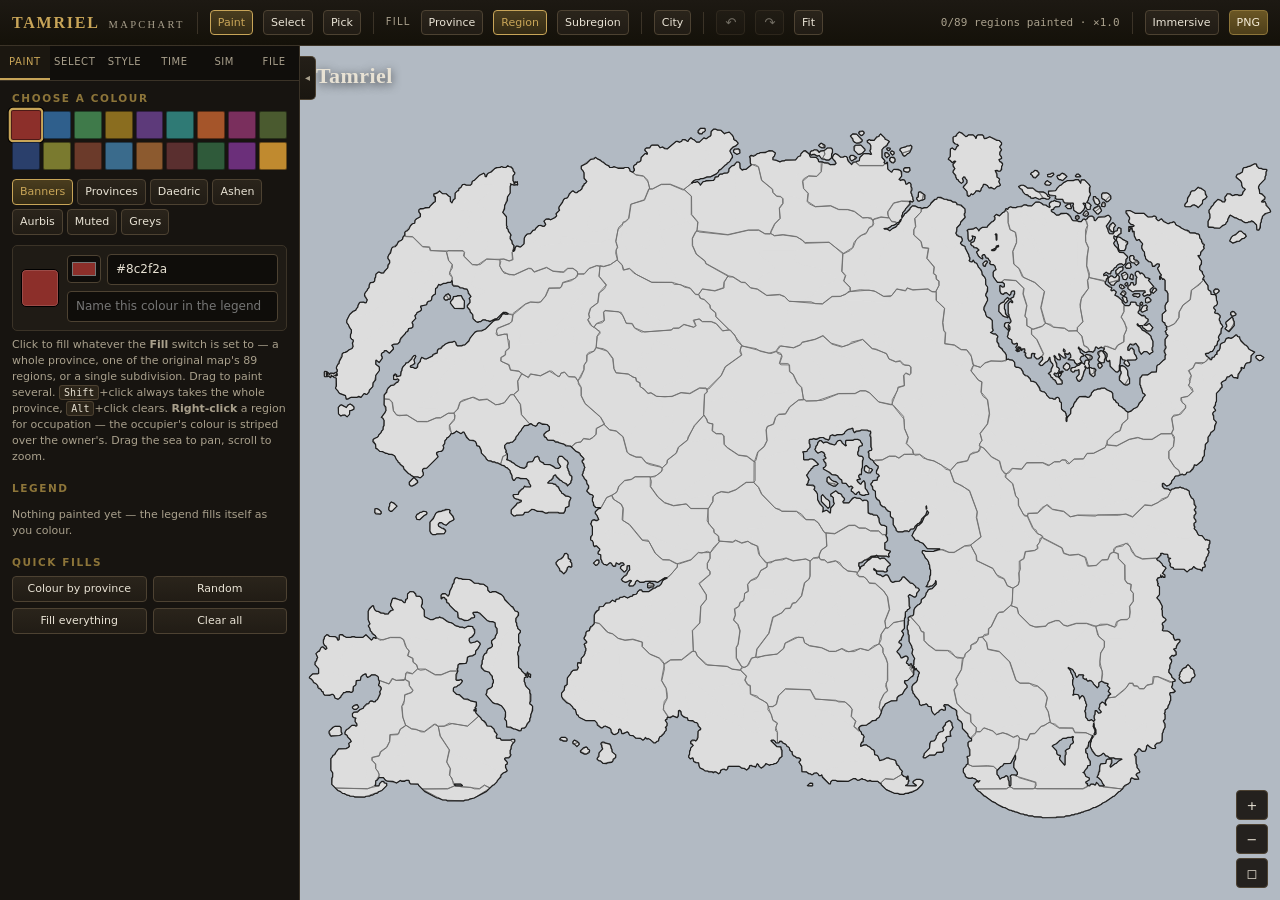
==== commit e8b77b02: "Lore-accurate provinces, one visible tier at a time, circular cities Following the 4E 200 "Tamriel a" ====
--- a/tamriel-mapchart.html
+++ b/tamriel-mapchart.html
@@ -283,8 +283,8 @@
     <button class="btn sm" id="lv-province"  title="A click fills a whole province">Province</button>
     <button class="btn sm" id="lv-region"    title="A click fills one region of the original map">Region</button>
     <button class="btn sm" id="lv-subregion" title="A click fills a subregion">Subregion</button>
-    <button class="btn sm" id="lv-parcel"    title="A click fills a single sub-subregion">Sub-sub</button>
-    <button class="btn sm" id="lv-city"      title="Colour the circular city districts">City</button>
+    <div class="tb-sep"></div>
+    <button class="btn sm" id="lv-city" title="Show and colour the circular city districts (C) — rides along with any level">City</button>
     <div class="tb-sep"></div>
     <button class="btn ico" id="b-undo" title="Undo (Ctrl+Z)">&#8630;</button>
     <button class="btn ico" id="b-redo" title="Redo (Ctrl+Shift+Z)">&#8631;</button>
@@ -392,8 +392,7 @@
           <input type="range" id="s-labelsize" min="2.5" max="12" step="0.2"></div>
 
         <h4>Layers</h4>
-        <label class="ck"><input type="checkbox" id="s-borders"> Sub-subregion borders</label>
-        <label class="ck"><input type="checkbox" id="s-subborders"> Subregion borders</label>
+        <label class="ck"><input type="checkbox" id="s-borders"> Subregion borders</label>
         <label class="ck"><input type="checkbox" id="s-baseborders"> Map region borders</label>
         <label class="ck"><input type="checkbox" id="s-provborders"> Province borders</label>
         <label class="ck"><input type="checkbox" id="s-coast"> Coastline</label>
@@ -407,10 +406,8 @@
           <input type="range" id="s-cs" min="0.5" max="3" step="0.1"></div>
         <div class="fld"><span>Occupation stripe width <i id="s-stripe-v" style="font-style:normal;color:var(--gold)"></i></span>
           <input type="range" id="s-stripe" min="0.8" max="6" step="0.2"></div>
-        <div class="fld" style="margin-top:10px"><span>Sub-subregion border <i id="s-bw-v" style="font-style:normal;color:var(--gold)"></i></span>
+        <div class="fld" style="margin-top:10px"><span>Subregion border <i id="s-bw-v" style="font-style:normal;color:var(--gold)"></i></span>
           <input type="range" id="s-bw" min="0" max="2" step="0.05"></div>
-        <div class="fld"><span>Subregion border <i id="s-sbw-v" style="font-style:normal;color:var(--gold)"></i></span>
-          <input type="range" id="s-sbw" min="0" max="2" step="0.05"></div>
         <div class="fld"><span>Map region border <i id="s-bbw-v" style="font-style:normal;color:var(--gold)"></i></span>
           <input type="range" id="s-bbw" min="0" max="3" step="0.05"></div>
         <div class="fld"><span>Province border <i id="s-pbw-v" style="font-style:normal;color:var(--gold)"></i></span>
@@ -557,7 +554,7 @@
         <h4>Keyboard</h4>
         <p class="hint">
           <kbd>B</kbd> paint · <kbd>V</kbd> select · <kbd>I</kbd> pick colour ·
-          <kbd>P</kbd> cycle fill level · <kbd>Tab</kbd> hide panel · <kbd>F</kbd> immersive · <kbd>Space</kbd> play/pause ·
+          <kbd>P</kbd> cycle fill level · <kbd>C</kbd> city mode · <kbd>Tab</kbd> hide panel · <kbd>F</kbd> immersive · <kbd>Space</kbd> play/pause ·
           <kbd>Ctrl</kbd>+<kbd>Z</kbd> undo · <kbd>Ctrl</kbd>+<kbd>Shift</kbd>+<kbd>Z</kbd> redo ·
           <kbd>0</kbd> fit · <kbd>+</kbd>/<kbd>-</kbd> zoom · <kbd>K</kbd> capture frame ·
           <kbd>1</kbd>…<kbd>9</kbd> pick palette colour
@@ -601,7 +598,7 @@
 /* ---- data/tamriel-map.js ---- */
 /* Traced from the reference MapChart Tamriel image by
    tools/trace_ref.py -- do not edit by hand. */
-window.TAMRIEL_MAP = {"canvas":[1207,765],"fitBox":[25.5,-8.5,1049.0,758.0],"land":["M455.8 7.5L453 7.4L451.6 6L451.6 4L454.2 1.5L459 1.6L459.4 4L458.2 5.3L456.8 5.7ZM493.2 29.5L489.7 27.2L489.5 25.2L490.8 23.7L494.8 23.5L496.3 24.8L496.4 28ZM183.7 184.8L182.8 185.5L181 185.4L179.6 184L179.5 182.4L181.8 179.7L184.1 178.6L186.4 181L186.5 183.6L186 184.4ZM201.3 194.2L200.6 194.5L190.8 194.3L186.5 188.6L186.7 186.8L189.4 184L189.7 181.8L192.8 181.5L194.4 180.5L198.2 180.7L199.7 184.2L201.5 186.2ZM75.9 310.4L73.6 308.5L71.2 308.5L69.2 309.5L66.7 307.2L66.5 300.2L68.8 297.7L70 297.6L75.1 300.4L76.8 297.7L79.1 296.6L81.2 297.7L83.3 299.8L83.2 302.3L80.8 303.5L78.7 303.8L78.5 307.8ZM835.7 738.8L834.6 739.5L820.4 739.5L818.6 738.5L811.2 738.5L809.8 737.5L805.2 737.5L803.8 736.5L801 736.4L799.8 735.5L797.2 735.5L792.8 733.5L791 733.4L789.8 732.5L788 732.4L786.8 731.5L785 731.4L780 728.6L778 728.4L772 725.4L770 723.6L766.8 722.3L759.2 716.7L757.8 716.3L753.2 711.7L751.8 711.3L748.7 708.2L748.3 706.8L746.6 705L746.6 704L749.8 700.7L751.8 701.5L753.3 699.8L751.9 700.4L749.8 699.3L748 697.6L746.2 697.5L745.1 696.6L743.8 697.5L741.4 697.5L739 696.4L737.6 695L737.4 693L735.5 690.6L735.6 687L738.3 684.2L738.7 682.8L740.5 681.8L740.5 676.4L739.6 675L739.6 674L742 673.4L742.5 672.8L742.5 666.4L740.5 662.8L740.5 659.2L742 657.6L744.3 657.2L744.4 655L742.8 654.3L740.7 652.2L740.3 649.8L734.6 644L734.4 639L733.3 636.8L729.6 634L729.5 631.2L728.5 629.6L728.5 625.2L727.2 623.7L723.8 622.3L719 618.6L715.2 618.5L714.5 619.8L716.4 621L716.3 624.2L714.4 624.5L713 623.6L712 623.6L709.8 624.7L709.2 626.3L707.8 626.7L704.9 629.4L702.7 627.2L701.6 625L701.2 620.7L698 620.4L697.3 618.8L695.8 617.5L693.8 618.5L692 618.6L690.6 619.5L688.7 618.2L688.5 615.2L687.4 613L683.7 609.2L683.3 607.8L681.6 606L681.5 604.2L680.5 602.6L680.6 599L681.7 596.8L685.4 594L686.5 591.8L686.5 589.2L687.4 588L687.5 586.2L688.5 584.6L688.3 583.8L685.7 581.2L685.2 579.7L684.7 579.8L684.2 581.3L683.7 581.2L683.1 577.6L682.5 578.4L682.5 585.8L681.3 588.2L679.8 588.7L676 592.4L672.6 593L672.6 595L675.4 598L675.4 600L672.7 602.8L670.3 607.2L666.8 608.7L664.7 610.8L664.3 614.2L658.2 614.5L651.8 617.7L651.3 619.2L649.7 620.8L648.6 623L647.4 628L645.4 632L642.7 633.8L642.2 635.3L638 635.6L635.2 638.3L633.8 638.7L632 640.4L627 640.6L624.8 641.7L623.5 643.4L624.7 646.2L626.4 648L626.7 650.2L628.3 650.8L629.4 652.9L628.5 654.2L628.4 658L626.7 658.8L625.6 661L625.7 663.2L629.2 661.5L631.8 661.5L633.8 663.3L635.2 663.7L637.8 666.3L639.2 666.7L640.5 668.2L640.6 672L643 672.6L644.3 673.8L646 678.4L650 677.4L653.4 675.5L655.8 675.5L657 676.4L662.2 677.7L663.4 679L663.5 680.8L664.7 683.2L666.3 683.8L667.7 687.2L670.4 689.9L669.5 691.2L669.7 693.2L672 695.4L674.2 695.7L674.9 698.4L675.5 697.8L675.6 695L676.4 695L676.5 698.8L677.4 700.1L676.6 701L676.3 703.2L675 704.4L673.8 704.7L673.8 705.3L684.8 705.5L685.3 704.8L681.6 702L681.6 701L682.8 699.7L685.2 698.5L689.6 698.5L692.3 699.8L692.5 701.8L691.3 704.2L686.2 709.3L680 712.4L678 712.6L676.8 713.5L673.2 713.5L671.6 714.5L667.4 714.5L665.8 713.5L662.2 713.5L653 709.4L647.7 704.2L647.2 702.7L645.8 702.3L644 700.6L637.4 700.5L635.6 699.5L633.2 700.5L630 698.6L628.2 698.5L627.1 697.6L624 699.4L622.4 699.5L620 697.6L618.2 697.5L612.6 700.5L600.4 700.5L598.8 699.5L595.2 699.5L593.6 701L593.3 703.2L592 703.4L584.7 696.2L584.1 693.6L582.8 694.5L581 694.4L580.3 692.8L578.6 691.5L576 691.6L574.2 693.3L573.2 693.5L571.8 692.5L570 692.4L567.8 690.5L562.8 690.3L562.5 684.2L559.6 680.1L561.4 678L561.3 676.8L559.8 675.5L557 675.4L555.2 673.7L553.8 673.3L552.5 671.8L552.3 668.8L550.8 668.3L549.6 667L549.3 664.8L548.2 663.7L546.7 663.2L546.3 661.8L545.2 660.7L541.8 659.3L541.2 657.7L539.2 657.5L538 659.4L535.4 659.5L534.7 659.2L534.3 657.8L532.6 656.5L530.2 656.5L529.6 657.1L535.8 663.3L540.2 663.7L540.6 666L541.5 667.4L541.4 674L538.7 675.8L537.3 679.2L535 681.4L533 681.6L531.8 682.5L529.2 682.5L528.1 683.4L524.2 681.5L523.3 683.2L521.2 685.3L519.1 686.4L516.7 684.2L516.3 682.8L514.9 681.6L513.1 685.4L511.8 684.5L510 684.4L508.8 683.5L506.8 683.7L506.3 686.2L503.6 688.5L501 686.6L498 686.4L495.8 684.5L484.2 684.5L483.5 685.2L483.4 687L482.2 688.3L481 688.4L479.8 687.5L478 687.6L475.7 688.8L475.4 691L473.6 692.5L470.8 690.5L469.2 690.5L467.9 691.4L466.8 690.5L463.2 690.5L461.8 689.5L459 689.4L457.2 687.7L453.7 686.2L452.5 683.8L452.2 680.7L449.2 680.5L447 679.4L446.2 675.7L445.2 675.5L443.2 676.5L441.5 674.6L441.6 673L442.5 671.8L442.5 668.2L443.5 666.8L443.6 665L446.4 662.1L445.2 660.7L443.7 660.2L443.6 658L445.2 656.5L447.8 656.5L449.1 657.4L450.3 656.2L451.5 653.6L451.6 647L452.8 645.7L454.3 645.2L454.4 644L451.7 641.2L451.4 639L450.2 637.7L448 637.4L445.8 635.5L441 635.4L440.2 632.7L438.2 632.5L435.8 631.3L433.6 629L433.4 626L431.8 624.5L430.6 625L430.5 630.8L429.2 632.3L424.6 630.5L421.8 632.5L418.7 631.8L418.3 634.2L416.8 634.7L416.5 635.4L418.5 638.4L418.4 641L416.6 642.9L417.5 644.2L417.4 646L415.7 647.8L415.3 649.2L412.2 652.3L410.7 652.8L409.5 655.2L409.3 657.2L407.8 657.7L405.6 659.5L404 659.4L400.2 655.7L398.1 654.6L396.9 655.4L395.1 653.6L394.3 655.2L392.6 656.5L389.8 654.5L385 654.4L382 651.6L378.8 651.3L377.6 650L377.3 648.8L375.8 647.5L371.8 649.5L370 649.4L369.4 646L367.8 644.5L366.6 645L366.5 647.8L365.2 649.3L362.8 650.5L361 650.4L358.6 648L358.4 645L357 643.6L352.6 641.5L351 641.6L349.2 643.3L348 643.4L343.7 640.2L343.4 638L341 635.6L331.2 635.5L324.8 632.3L323.7 631.2L323.2 629.7L321.7 629.2L320.3 623.8L318.8 623.3L317.7 622.2L317.3 620.8L314.2 617.7L310.8 616.3L306.7 612.2L305.5 609.8L305.5 606.2L308.4 603L308.7 598.8L311.4 597L311.7 589.8L315.3 585.2L315.7 583.8L317.8 581.7L322.3 581.2L323.5 578.6L322.5 576.8L322.7 573.8L324.6 573.5L325.9 574.4L326.4 574L326.6 569L329.4 566L330.5 563.8L330.6 562L331.5 560.6L331.5 558.2L330.6 557L330.5 555.2L329.6 553.9L330.8 552.7L332.2 552.3L332.5 551.2L329.7 548.2L329.5 547.2L331.4 544L331.7 540.8L333 539.6L335.3 539.2L335.5 537.2L336.7 534.8L338.2 534.3L340.4 532L340.5 522.4L341.7 519.8L343.8 517.7L345.3 517.2L345.8 513.7L350 513.4L352.8 509.7L357 509.4L359.9 506.6L363.1 508.4L363.8 505.7L367 505.4L368 503.6L370.8 503.5L372.4 502.5L376.1 504.4L379 502.6L381.2 502.3L382 500.6L385.2 500.3L386.4 499L386.7 497.8L389.2 495.5L391.2 495.7L392.2 497.5L399 497.4L404 493.6L406 493.4L408 491.6L410.2 491.3L412.3 489.2L413.7 485.8L415 484.6L418.4 483.1L417.8 482.5L416 482.6L408.6 487.5L407 487.4L405.6 486.5L395.4 486.5L393.8 487.5L389.4 487.5L387.2 485.7L386.2 485.5L384.6 487L384.3 489.2L382.2 491.3L378.2 491.5L377.6 491L377.6 490L378.7 487.8L380.3 486.2L380.2 485.7L378.2 485.5L375 487.4L373.4 487.5L370.8 486.3L369.5 484.4L372.8 480.7L374.2 480.3L375.3 479.2L376.7 475.8L378.4 474L378.2 469.7L375.7 469.8L375.4 474L373.2 476.3L372.4 476.5L368.5 472.6L368.6 471L369.8 469.7L372.4 469L372.4 468L371 466.6L369 466.6L367.1 468.4L363.9 466.6L363.3 470.2L361.4 470.5L359.7 469.2L359.3 467.8L358 466.6L356.8 466.7L353.9 469.4L353 468.6L350.8 468.3L348.7 466.2L348.4 464L347.5 462.8L347.4 458L345 457.4L344.5 456.8L344.6 455L346.3 453.2L346.4 452L343 448.6L342 448.6L340.9 449.4L339.7 448.2L339.4 445L338.3 442.8L336.8 442.3L336.5 441.6L336.6 439L338.5 436.6L338.5 428.2L336.6 424.9L337.5 423.8L337.6 422L339 420.6L340.8 420.5L342 421.4L343.6 421.5L345.3 420.2L343.3 415.8L341.6 414L341.5 412.2L344.8 408.7L346.8 408.5L347.4 407.9L346.6 407.5L342 407.4L339.7 405.2L339.5 402.2L338.5 400.6L338.5 397.2L339.4 396L339.4 395L338 393.6L335.8 393.3L332.6 390L332.6 389L334.5 386.8L334.5 384.2L332.6 382L332.3 378.8L329.7 376.2L329.3 374.8L327.5 372.6L328.5 370.8L328.6 369L329.5 367.8L329.6 366L330.5 364.6L329.5 362.8L329.4 361L327.5 358.6L327.6 357L329.3 356.2L329.3 354.8L325.7 351.2L325.3 349.8L324.2 348.7L320.8 347.3L315 341.6L310 341.4L308 339.6L303 338.4L301.8 337.5L299 337.4L296.8 335.5L290.8 335.3L289.6 334L289.3 332.8L287.8 332.3L286.5 330.6L286.6 329L288.8 326.7L292.5 324.8L292.4 321L290 318.6L285.2 318.5L281.4 316.5L279.7 317.8L279.3 319.2L277.8 320.5L275 319.4L272.6 317.5L269.8 319.5L265.8 319.7L262.7 323.8L262.3 325.2L259.7 327.8L259.3 329.2L256.7 331.8L256.3 334.2L253 337.4L251 337.6L249.8 338.5L247 338.6L244.6 341L244.5 343.8L246.4 346.9L245.6 348.1L247.5 350.4L247.5 354.6L246.7 356.2L251 357.6L252.8 359.3L254.2 359.7L256.8 362.3L261 364.4L265.6 365.5L268.3 363.2L268.6 360L269.8 358.7L274.2 358.3L275.4 357L276.7 353.8L279.8 352.5L281.4 354L281.5 355.8L282.7 358.2L286.2 359.7L287 361.4L292.8 361.5L297.2 363.7L299 365.4L302.6 365.5L304.3 364.2L304.5 363.4L301.6 359L301.5 355.2L303 352.6L306.2 352.7L309.8 356.3L311.3 356.8L312.5 359.2L312.5 360.8L311.5 362.2L311.5 364.8L312.4 366L312.5 367.8L313.4 369L313.5 370.8L314.6 373L316.2 373.7L316.5 374.4L316.5 377.8L315.5 379.2L315.4 381L311.8 384.3L311.3 382.8L310.2 381.7L307 380.4L305.2 378.7L303.8 378.3L299.7 374.2L299.3 372.8L298.4 372.5L296.6 374L296.3 376.2L294.2 378.3L292.8 378.7L290.6 381.1L291.4 381.5L295.8 381.5L297 382.4L299.2 382.7L299.8 384.3L301.2 384.7L302.3 385.8L303.6 389L305.3 390.8L305.8 392.3L307.2 392.7L310 395.4L313 395.6L315.2 396.7L315.5 397.6L313.5 401.2L313.4 406L309.7 407.8L309.5 410.8L307.8 413.5L303.2 413.5L301.6 412.5L291.4 412.5L289.8 413.5L288.4 413.5L284.8 411.5L279.2 411.5L276 409.6L273.4 409.5L270 412.4L265.8 412.7L265.3 414.2L264 415.4L257.4 415.5L255.8 416.5L254.4 416.5L251.6 414L251.6 410L257.3 404.2L257.8 402.7L260 402.4L262.2 401.3L262.5 400.4L262 399.6L260.2 399.5L259 398.6L257.2 398.5L254.8 397.3L253.6 395L253.6 394L254.4 393.5L259.2 393.3L259.7 390.8L262.8 387.7L264.2 387.3L265.9 384.6L267.4 385.5L272.2 385.3L272.5 384.2L270.6 381L270.4 379L267.8 376.5L261.4 376.5L259.6 375.5L257 375.6L255.2 378.3L253.8 378.3L252.5 375.8L252.4 373L250.5 369.8L250.4 368L247.2 364.7L245.8 364.3L244 362.6L242 362.4L237 359.6L235 359.4L233.8 358.5L231.2 358.5L229.8 357.5L226.8 357.3L224.7 355.2L224.3 353.8L219.7 349.2L219.5 346.2L217.4 342L214.7 341.2L214.5 339.2L213.3 336.8L210.8 335.5L206.8 335.3L203.7 332.2L201 326.6L200 326.6L197.9 328.4L192.9 325.6L191.2 327.3L189 328.4L186.8 328.7L186.3 330.2L184.2 332.3L182.7 332.8L182.3 334.2L180.6 336L180.4 339L178.5 341.2L179.5 343.6L178.3 346.2L177 347.4L174.2 347.5L171.8 348.7L171.6 350L173.3 353.2L161.2 365.3L158 365.6L156.7 366.8L156.5 368.6L157.5 370.2L157.5 372.8L154.6 375.5L153 375.4L151.6 374.5L147.2 374.5L144.8 373.3L143 371.6L141.8 371.3L136.7 366.2L136.3 363.8L132.7 361.2L132.2 359.7L130.7 359.2L130.3 357.8L128.6 356L127.3 352.8L126.2 351.7L123.8 350.5L120.2 350.5L118.8 349.5L117 349.4L113.8 347.5L110.8 347.3L108.2 344.7L106.7 344.2L106.4 340L103.5 336.8L103.7 334.8L105 333.6L108.2 332.3L109.4 331L109.7 329.8L112.3 327.2L112.7 325.8L114.4 324L114.5 321.2L115.5 319.8L115.5 314.2L114.3 311.8L112.6 310.9L116.3 306.2L117.5 303.6L117.4 300L115.5 297.6L115.6 287L118.4 284L118.5 282.2L119.7 279.8L122.8 276.7L126 276.4L128.8 273.7L130.3 273.2L131.4 270.9L130.2 269.7L128.6 270.5L125.7 270.2L125.6 266L126.1 265.6L127.2 266.3L126.6 264.9L127.6 264.5L129.3 265.8L128.6 266.9L129.2 267.5L133.3 266.2L133.5 262.2L134.5 260.8L134.6 259L135.7 256.8L138.3 254.2L138.8 252.7L141.2 252.3L145.3 248.2L145.7 246.8L147.8 244.7L149 244.6L149.5 245.8L147.5 249.4L148.4 253L147 254.4L143.8 255.7L143.5 256.6L144.2 257.5L146.8 257.5L148.2 258.5L149.8 258.5L151.4 257L151.6 254L154.4 251L154.5 249.2L155.8 246.7L159 248.4L160.6 248.5L167 245.4L167.8 243.7L170.2 242.5L172.3 242.2L172.6 239L173.8 237.7L176.2 237.3L177.3 236.2L177.8 234.7L179 234.4L180.8 232.7L185 230.6L188.8 230.5L190 229.6L191 229.6L192.4 231L192.7 233.2L194.2 234.5L198.6 234.5L200.2 233.5L202 233.4L206.3 229.2L207.7 225.8L212.8 219.7L215.2 218.5L219.8 218.5L224 216.4L232.8 207.7L235.2 206.5L238.2 206.3L241.3 202.2L241.8 200.7L243.9 199.6L245.4 200.5L247.8 200.5L248.3 199.8L245.8 198.5L243 198.6L236.2 205.3L234 205.6L228.8 208.5L226.8 207.5L225 207.4L223.8 206.5L221.4 206.5L219 208.4L217.2 208.5L215.9 209.4L213.8 208.3L210.7 205.2L210.4 201L207.7 198.2L207.4 196L204.5 192.8L204.6 191L207.4 188L207.5 185.2L206.6 183.9L208.5 181.4L205.6 178L205.5 176.2L204.2 173.7L201.2 173.5L199.8 172.5L197 172.4L194.8 170.5L190 170.4L188.5 168.8L188.5 165.4L188.1 164.6L186.8 166.5L183.4 166.5L181.8 167.5L179.2 167.5L175.8 169.5L173.9 168.6L172.3 172.2L170.6 173L170.4 179L168.8 179.7L166.7 181.8L166.3 185.2L165 186.4L162.8 186.7L161.6 188L161 190.4L154.7 191.8L154.6 193L155.5 194.2L155.4 196L154 197.4L150.7 198.8L150.3 200.2L148.5 202.2L149.4 205L145.6 209L145.6 210L146.5 211.4L146.3 214.2L145 215.4L141.7 215.8L141.3 218.2L140.2 219.3L138.7 219.8L138.3 221.2L133.7 225.8L132.5 228.2L132.4 230L130.2 232.3L126.2 232.5L123.7 233.8L125.4 236L125.5 237.8L121.2 242.3L118 239.6L116.4 239.5L115.7 239.8L115.2 241.3L113.8 241.7L112.7 242.8L112.5 244.8L113.5 246.2L113.5 247.8L110.2 252.3L107.2 249.7L106.7 249.8L106.6 254L110.4 257L110.5 260.8L106.6 266L106.5 270.8L103.6 274L103.4 278L99.7 281.8L99.4 284L97.2 286.3L96.2 286.5L95 285.6L94 285.6L90.8 289.5L88.4 288.5L86.6 289.5L80.2 289.5L77 291.4L75 291.4L74.2 287.7L67.8 285.3L66.6 284L66.3 282.8L63.6 280L63.6 279L64.5 277.6L64.3 268.8L61.8 268.3L61.1 266.6L59.8 267.3L59.1 265.6L58.1 268.4L56.1 266.6L54.6 267.5L52.2 267.5L51.5 266.8L51.5 262.4L52 261.6L54.4 261.9L53.5 263.4L53.9 266.4L55.4 265.1L54.5 263.8L54.9 262.6L56.3 263.8L57.1 265.4L58 263.6L59.8 263.5L61.1 264.4L65.3 262.2L65.5 260.2L64.5 258.8L64.5 257.2L65.7 254.8L67.4 253L67.6 251L70.5 245.8L70.7 242.8L72 241.6L74 241.4L76.2 240.3L78 238.6L81.2 237.3L82.4 235L81.5 231.4L82.5 229.8L82.5 228.2L80.8 227.3L79.5 225.6L79.5 222.2L80.5 220.6L80.5 217.2L78.7 215.2L77.4 212L75.5 209.6L75.6 207L78.7 200.8L81.8 197.7L85.3 196.2L85.7 194.8L87.4 193L87.5 191.2L88.6 189L89.8 187.7L93.6 187.5L95.2 188.5L96.3 188.2L97.5 185.2L94.6 181L94.6 179L95.7 176.8L97.4 175L97.7 173.8L99.4 172L99.5 169.2L100.7 166.8L104 166.4L105.4 165L105.5 162.2L106.5 160.8L106.7 157.8L109.2 155.5L110.8 155.5L112.2 156.5L115 156.4L115.7 154.8L119.4 151L119.6 148L121.5 145.6L121.5 143.2L119.6 141L119.5 139.2L120.7 136.8L122.4 135L123.7 129.8L125 128.6L127.2 128.3L129.3 126.2L130.8 122.7L134 121.4L135.3 120.2L135.6 118L137.5 115.8L137.7 112.8L139 111.6L140.2 111.3L142.3 109.2L143.7 105.8L145.8 103.7L148.3 103.2L148.6 100L149.8 98.7L154.3 96.2L154.5 93.2L152.6 91L152.7 88.8L154.2 87.5L157.8 87.5L159.4 86.5L164 86.4L164.7 84.8L168.8 80.7L170.3 80.2L170.5 75.2L168.6 74L168.8 71.7L170.8 71.5L173 70.4L174.9 68.6L178 71.4L182 71.6L184.8 74.3L186.3 74.8L186.5 79.8L188.1 81.4L189.7 77.8L191.4 77L191.6 71L193.8 68.7L195.3 68.2L195.7 65.8L197.2 65.3L198.3 64.2L198.7 62.8L199.8 61.7L201.8 61.5L203.4 62.5L208 62.4L209.4 61L209.7 58.8L211 57.6L212.2 57.3L217.8 51.7L222.1 49.6L223.4 51L223.7 53.2L225 53.4L225.6 51L226.8 49.7L230.2 48.3L233.8 44.7L236 43.6L239.8 43.5L241.4 42.5L243.2 43.5L245.8 43.5L247.9 41.6L249.2 42.5L251.2 42.7L253.3 44.8L253.6 47L255.5 49.2L255.3 50.2L253.5 52.4L253.5 57.6L254.5 59.2L254.6 61L255.4 61L255.8 58.7L257.1 59.4L258.1 58.6L258.5 61.8L258.1 62.4L256.9 61.6L256 62.4L254.4 62.5L250.7 60.8L251.4 62.1L250.5 63.4L250.5 70.8L247.6 75L247.5 78.8L244.6 84L244.5 87.8L242.5 91.6L246.5 96.2L246.5 105.6L247.4 106.9L246.6 108.1L248.3 109.8L248.6 112L250.3 113.8L251.4 115.9L250.5 117.2L250.5 119.8L252.4 122L252.6 125L254.5 127.2L254.5 130.8L253.5 132.4L254.1 133.4L255.4 132L255.5 130.2L256.8 127.7L258.8 127.5L260.2 128.5L261.8 128.5L265.3 125.2L265.6 119L266.7 116.8L268.8 114.7L272.2 114.3L274.8 110.7L277.2 110.3L277.7 108.8L281 105.6L283.6 105.5L285.2 106.5L287.2 106.3L288.5 104.4L286.6 100.9L288.8 98.7L291.8 98.5L293.8 99.5L298.2 97.3L300.3 95.2L299.6 93L303.4 89.1L302.5 87.8L302.7 85.8L306.3 81.2L307.7 77.8L309 76.6L311 76.4L312.3 75.2L313.7 71.8L316.8 68.7L318 68.6L320 70.4L321.8 70.5L323.8 68.7L325.2 68.3L327.3 66.2L327.7 63.8L329.3 62.2L329.7 60.8L331.2 60.3L332.5 58.4L329.6 55L329.5 49.2L328.3 46.8L326.6 45L326.6 42L332.2 39.3L336.8 34.7L340 34.4L341.9 32.6L343.8 34.3L347 35.6L348.8 37.3L350.2 37.7L352.8 40.3L356.2 41.7L357 43.4L359.8 43.5L361.6 42.5L366.4 44.5L371.6 44.5L373.2 43.5L376.8 43.5L378.4 45L378.8 47.3L381.8 48.5L383.5 46.6L383.4 45L382.5 43.8L382.7 41.8L383.8 40.7L385.3 40.2L385.7 38.8L386.8 37.7L389 37.4L390.3 36.2L390.7 32.8L394.8 28.7L395.8 28.5L396.9 29.4L397.4 29L397.3 27.8L394.6 25L394.7 23.8L396.2 22.5L400 22.4L400.7 20.8L402 19.6L408.8 19.5L411 22.4L413.6 21.5L416 23.4L418.8 23.5L428 15.6L429.8 15.5L431.8 16.5L434.2 15.3L434.7 13.8L435.4 13.5L438 13.6L439.8 15.3L440.8 15.5L441.7 13.8L443.9 11.6L445.8 13.3L447.2 13.7L450 16.4L453 16.4L457.8 11.7L459.2 12.5L460.8 12.5L462.8 10.7L464.2 10.3L465.5 8.8L465.6 5L468.2 2.5L470.8 2.5L472.4 3.5L476 3.6L479.9 7.4L481 6.6L485 5.6L488.3 8.8L489.5 11.2L489.7 13.2L491 14.4L492.2 14.7L494.5 17.4L494.3 18.2L492.2 20.3L488.8 21.7L486.7 23.8L485.6 25.9L488.4 31L488.4 33L486.7 34.8L486.3 36.2L484.2 38.3L482.8 38.7L482.2 40.3L480.8 40.7L476.2 45.3L474.8 45.7L473.6 47L473.3 48.2L471.2 50.3L464.8 53.5L461.2 53.5L456.8 55.5L454.2 55.5L452.6 56.5L449 56.6L446.8 57.7L444.6 59.9L445.1 60.4L446.2 59.5L448.8 59.5L450.8 58.5L453.3 60.8L454.1 62.4L457 58.6L458.8 58.5L460.4 57.5L468 57.4L469.4 56L469.8 53.7L473.2 53.3L473.7 51.8L475 50.6L477.8 50.5L479.2 49.5L483.2 49.3L484.5 47.8L484.7 44.8L487.8 41.7L490.2 41.3L493 37.6L495 37.6L496.3 38.8L496.6 44L498.8 46.3L500.2 45.5L503 45.4L508.5 40.8L507.5 38.6L507.5 33.2L506.6 32.1L507.8 30.7L508.8 30.5L510.8 31.5L513.2 30.3L515 28.6L516.8 28.5L518.4 27.5L523.8 27.5L527.4 25.5L531 25.6L534.4 28L533.4 31L531.6 33L531.7 35.2L534.8 35.5L539.2 37.5L541.2 36.5L543.8 36.5L545.4 35.5L556 35.4L558.8 31.7L561.3 31.2L561.7 28.8L564.8 25.7L566.6 25.5L570.3 28.8L571.8 32.3L578 32.6L580.3 34.8L580.5 36.8L581.2 37.5L584.8 37.5L586.4 38.5L590.8 38.5L593.2 40.5L598 40.4L599.4 38.9L598.3 36.8L595.6 34L595.5 32.4L596.7 29.8L598.6 28.5L601.2 29.7L604.2 32.5L606.8 32.5L608.4 31.5L610.2 31.7L611.4 33L611.5 34.8L612.7 37.2L616.1 40.4L616.7 38.8L618 37.6L620.8 37.5L622 36.6L624.2 36.3L624.7 32.8L629 28.6L634.6 28.5L636.2 29.5L637.3 29.2L635.5 25.6L636.5 23.8L636.5 20.2L635.3 17.8L633.8 17.3L632.7 16.2L632.6 15L634.9 13.6L636.2 14.5L640 14.4L642.8 10.7L645.2 10.3L645.7 8.8L647.1 7.6L651.3 11.8L651.8 13.3L655 14.6L656.4 15.9L654.7 17.8L654.3 19.2L652.2 21.3L650.8 21.7L648.5 24.4L648.5 32.8L651.4 36L651.4 37L650.6 38.1L651.8 39.3L653 39.4L653.7 37.8L654.4 38L654.7 45.2L658.4 48.5L659.3 48.2L659.7 46.8L661.2 45.5L665.8 45.5L668.2 46.7L669.5 48.2L669.5 52.8L666.7 56.2L668.4 57.5L670.2 56.5L672.2 56.7L673.4 58L674 61.4L675 61.4L677.4 59.5L678.2 59.7L679.5 61.2L679.5 63.8L680.5 65.4L680.5 67.8L679.5 69.2L679.5 70.8L680.4 72L680.6 74L681.5 75.2L681.5 77.8L682.4 79.1L680.8 80.5L678.8 79.5L677.7 79.8L678.5 81.2L678.4 83L673.7 87.8L673.3 89.2L670.7 91.8L670.4 94L669.5 95.2L669.8 97.3L672.3 94.2L672.7 92.8L674.2 92.3L678.3 88.2L678.7 86.8L681 84.6L683.8 84.5L687 86.4L689.8 86.5L691.4 87.5L693.2 86.5L696.8 86.5L700.3 83.2L700.7 81.8L704.8 77.7L707.2 77.3L707.7 75.8L708.4 75.5L711.8 75.5L715.2 77.5L717.8 77.5L719.2 78.5L722 78.6L724.2 80.5L727 80.6L728.3 81.8L728.8 83.3L733 83.6L737.3 87.8L737.5 91.6L736.5 93.2L736.5 94.6L737.4 96L737.4 97L732.7 101.8L732.3 104.2L728.6 108L728.5 111.8L727.5 113.8L728.8 116.3L731.2 117.5L733.2 117.7L734.4 120L734.4 122L732.7 123.8L732.5 124.8L733.8 126.3L737.4 128L737.6 130L741.4 137L741.6 139L742.5 140.2L742.5 141.8L741.7 143.2L743 144.4L744.6 144.5L745.3 144.2L746.1 142.6L747.8 145.3L749.2 145.7L750.3 146.8L751.7 150.2L754.3 152.8L755.4 155L755.6 158L758.3 160.8L759.4 163L759.5 168.8L761.5 171.4L761.5 175.8L759.6 179L759.5 180.6L761.4 183L761.5 185.6L757.6 193L757.5 195.6L759.4 199L759.5 200.8L760.7 203.2L764.2 204.7L766.5 207.2L766.5 215.6L767.5 217.8L766.2 219.3L764.6 220.1L767.2 221.5L770 221.6L772.4 224L772.4 225L771.5 226.4L771.6 230L773.4 232L773.7 235.2L777.3 237.8L777.7 239.2L780.4 242L781.5 244.2L781.8 249.3L783.6 248.5L785.2 249.5L788.2 249.7L790.4 252L790.7 256.2L792 257.4L794.8 257.5L797.2 258.7L799.4 262L799.7 264.2L802 266.4L804.2 266.7L807.3 269.8L807.8 272.3L810.8 272.5L813.2 273.7L816.4 278L817.5 280.2L817.7 282.2L820.2 283.5L822.2 283.7L824.3 285.8L824.7 287.2L827.8 290.3L830.8 290.5L832 291.4L833.6 291.5L834.3 291.2L834.8 289.7L836.6 289.5L838.3 290.8L838.6 294L840.5 295.2L840.6 302L842.8 304.3L844.3 304.8L845.5 307.2L845.6 309L846.4 309.9L845.5 311.4L845.5 314.6L845.9 315.4L846.5 314.8L846.5 312.2L847.6 310L850.4 307L850.6 302L853.4 299L853.6 297L854.7 294.8L856.4 293L856.7 291.8L859.8 288.7L866.6 288.5L868.2 289.5L870 289.4L872.4 287L872.7 284.8L875.8 281.7L878 281.4L879.2 280.5L881.8 280.5L883.2 279.5L887 279.6L889 281.4L894.2 283.7L895.5 285.2L895.5 289.8L896.6 292L898.3 292.8L898.7 294.2L899.8 295.3L901.3 295.8L901.8 298.3L905 299.6L906.8 301.3L908.2 301.7L908.7 303.2L909.8 304.3L912 305.4L915.2 304.3L917.8 301.7L921 300.4L922.3 299.2L923.7 295.8L927.3 292.2L927.6 290L930.4 287.1L929.2 285.7L927.6 285L926.4 280L925.5 278.8L925.4 277L924.5 275.8L924.7 268.8L926.3 267.2L927 265.6L932.8 265.5L937 262.6L942.2 262.3L942.7 255.8L944 254.6L945.2 254.3L949.8 249.7L951.5 248.8L951.5 245.2L952.4 243.9L950.6 241L950.5 239.4L952.5 236.6L952.4 235L951.5 233.6L951.5 227.4L954.5 223.4L954.2 222.7L952.7 222.2L952.4 220L951.6 219.1L953.4 217L953.4 216L952.6 215.1L953.4 213.9L951.6 212L951.3 209.8L949.8 209.3L948.5 207.8L948.5 200.4L952.5 196.8L951.5 194.8L951.5 191.4L952.7 188.8L954.5 186.8L954.5 178.4L953.3 175.8L951.5 174.8L951.5 164.2L950.1 162.6L948.8 163.3L947.1 160.6L946.5 161.2L946.3 163.2L945.6 163L945.6 160L947.2 159.3L947.5 158.4L945.7 156.2L943.5 151.8L943.7 150.8L945.4 149L945.3 146.8L943 146.6L940 149.4L938 149.4L937.3 145.8L936 144.6L933.8 144.3L930.7 141.2L930.4 139L929.5 137.8L929.4 134L927.7 132.2L926.5 129.8L926.5 127.2L927.4 126L927.4 125L924.7 122.2L924 120.6L923 120.6L921.8 121.5L920.7 121.2L918.5 116.8L918.4 112L917.9 111.6L916.9 112.4L916.5 111.8L916.2 107.7L913.7 107.8L915.4 109.1L913.7 109.8L913.4 112L912.6 112L912.7 106.8L917.8 106.5L918.4 105.9L917 104.6L914.8 104.3L912.6 102L912.5 100.2L913.5 98.8L913.5 97.2L909.6 92L909.7 89.8L913.8 89.5L919.4 92.5L928.8 92.5L933.2 96.5L937.6 96.5L939.2 95.5L940.8 95.5L942.4 96.9L941.7 98.2L944 100.4L945 100.4L946.8 98.7L947.8 98.5L949.8 101.3L954.2 103.5L955.8 103.5L957 102.6L958.8 102.5L960.8 101.5L962.3 102.8L962.7 104.2L963.8 105.3L967 106.6L968.8 108.3L973 110.4L974.8 110.5L977 111.6L978 113.4L983.8 113.5L985.2 114.5L987 114.6L988.3 115.8L988.6 119L990.4 121L990.5 122.8L991.7 125.2L993.2 125.7L993.5 126.4L992.5 128.4L993.4 130.1L989.6 134L989.4 137L988.1 138.4L987.1 137.6L986.6 137.9L990.5 143.4L990.4 147L988.5 149.2L988.5 152.8L991.4 155L991.6 157L993.4 159.9L991.6 163.1L993.3 163.8L993.7 165.2L997.4 170L997.6 174L998.8 175.3L1000.4 176L1000.7 179.2L1004.8 179.5L1006.4 181L1006.5 185.6L1007.5 187.2L1007.5 189.6L1006.2 191.3L1004.8 191.7L1003.5 193.2L1003.7 194.2L1005.5 196.2L1004.5 198.8L1005.2 199.5L1008 199.6L1010.4 202L1010.5 203.8L1009.5 205.2L1009.5 206.8L1010.5 208.2L1010.6 210L1012.3 211.8L1013.4 213.9L1011.5 216.2L1011.4 221L1009.7 222.8L1008.5 225.2L1009.5 227.8L1007.6 230L1007.3 233.2L1006.2 234.3L1004.7 234.8L1004.4 237L1002.2 240.3L1000 240.6L998 242.4L995.2 242.5L994.6 243.1L995.7 245.2L999.3 247.8L999.8 249.3L1001.2 249.3L1001.8 246.7L1004.2 246.3L1004.7 244.8L1005.8 243.7L1007.3 243.2L1006.6 241.9L1007.7 239.8L1009.3 239.2L1010.4 237L1010.7 232.8L1012 231.6L1015.3 230.2L1016.8 226.7L1019.4 225.5L1022 226.4L1024.2 225.3L1027.4 222.5L1028.3 222.8L1029 224.4L1031.3 224.8L1031.5 226.8L1032.7 229.2L1036.8 233.3L1038.2 233.7L1040.3 235.8L1040.7 237.2L1041.8 238.3L1047.4 241.1L1043.6 245L1043.3 251.2L1041.8 252.5L1039 252.6L1037.7 253.8L1036.5 256.2L1036.2 258.3L1035.2 258.5L1033.6 257.5L1032.7 257.8L1033.5 259.8L1029.6 265L1029.2 269.3L1027.8 268.5L1025 268.4L1023.7 267.2L1023.3 265.8L1022.2 265.5L1020 267.4L1017.8 267.7L1016.3 271.2L1013 272.6L1011.6 274L1011.6 275L1012.5 276.2L1012.4 279L1010.7 279.8L1010.3 281.2L1006.5 285.2L1006.5 293.8L1005.5 295.2L1005.4 298L1003.5 300.4L1005.4 303L1005.5 303.8L1003.8 304.7L1002.5 306.4L1002.6 308L1003.5 309.2L1003.6 313L1006.4 316.1L1004.5 320.2L1004.4 324L1002.2 326.3L1000.7 326.8L999.4 330L997.5 332.2L997.4 337L994.6 340L994.5 344.8L993.5 346.4L993.5 351.8L991.6 354L991.3 357.2L985 362.4L982.8 361.7L982.4 364L981.3 366.2L978 369.4L974.8 369.7L974.3 371.2L973 372.4L971.2 372.5L969.9 371.6L965.8 373.5L962.8 373.7L961.6 375L961.3 376.2L958.6 379L958.3 381.2L956 383.4L953.2 384.5L950 381.6L949 381.6L948.5 382.2L948.6 385L950.8 387.3L955 387.6L956.9 389.4L959 387.6L961 387.4L962.2 386.5L965.8 386.5L967.6 385.5L969.2 386.5L971 386.6L972.2 387.5L974 387.6L977.3 389.8L977.6 393L979.7 397.2L981.4 398L982.5 400.2L982.6 404L984.5 406.4L984.4 408L982.6 409.9L984.5 412.2L984.4 414L982.5 416.2L982.5 418.6L984.4 421L984.5 422.6L984.2 423.3L982.5 424.2L982.5 426.8L983.5 428.4L982.6 430.1L985.3 432.8L986.6 436L987.8 437.3L991 437.6L994.8 442.3L996.1 441.6L997.2 442.5L999 442.6L999.5 443.4L999.5 445.8L998.5 447.4L998.4 451L996.6 451.9L998.4 454L998.5 455.8L997.5 457.2L997.4 459L995.6 461L995.4 464L993.5 466.2L993.5 467.8L994.5 469.2L994.4 471L991.7 471.8L991.1 475.4L989 473.6L986.2 473.5L984 472.4L982.1 470.6L980.2 473.3L978 473.6L975.1 476.4L971.8 473.5L961 473.4L960.2 471.7L957.7 471.2L956.6 469.1L957.4 467.9L955.6 465L955.5 463.4L955.8 462.7L957.4 461.9L954.7 461.2L954.5 458.2L953.8 457.5L950.4 457.5L948.8 456.5L947 456.6L946.6 457.1L947.3 458.2L944.2 461.3L942.5 462.2L942.7 463.2L944 464.4L945.2 464.7L948.3 467.8L948.7 469.2L950 470.4L951.2 470.7L952.5 472.4L948.6 477.9L951.3 479.8L951.3 482.2L949.8 482.3L948.9 480.6L947.8 482.3L946.9 479.6L946.3 482.2L943.8 482.7L942.6 484.9L943.5 486.2L943.6 488L944.4 488.9L943.6 490L943.6 491L945.5 492.2L945.5 500.6L942.6 504.1L945.3 506.8L948.5 513.2L948.5 514.8L947.6 516.1L948.5 517.4L948.6 523L949.7 525.2L951.2 525.7L952.5 527.4L952.3 528.2L950.2 530.3L948.6 531L948.5 532.8L949.5 534.2L949.5 536.6L948.5 538.8L949.4 539.5L954 539.6L956.2 540.7L958.8 543.3L960.2 543.7L960.5 546.8L962 549.4L963 549.4L964.4 548.5L966.8 548.5L967.5 549.4L967.4 551L964.7 553.8L963.6 556L963.3 558.2L960.6 558.9L963.4 562L963.4 565L960.6 566.5L958.9 565.6L956.5 568.4L956.8 569.3L958.4 570L958.5 572.6L956.5 576.2L956.5 579.6L955.5 581.2L955.5 583.8L958.4 587L958.7 589.2L962.4 592L962.2 593.3L959.6 594L959.5 597.8L958.5 599.4L958.7 600.2L962.4 604.1L960.8 605.5L957.4 605.5L956.6 606L956.5 607.8L957.5 609.4L957.5 613.8L956.5 615.2L956.4 617L954.6 620L954.4 622L951.5 624.2L951.5 626.8L950.6 627.9L951.5 629.4L951.5 633.8L949.6 635.9L951.5 639.2L951.5 642.6L949.6 646L949.4 648L948.5 649.2L948.3 657.2L946 659.4L942.8 659.7L940.7 661.8L940.5 662.8L941.5 664.4L941 665.4L938 665.4L935.8 664.3L932.9 661.6L931.6 663L931.5 665.8L930.2 668.3L927 668.4L924.2 665.7L923.2 665.5L922.5 666.2L922.3 668.2L918.6 671.9L920.5 674.2L920.5 681.6L921.5 683.2L921.5 685.8L923.3 687.8L924.5 690.2L924.2 691.3L922 691.6L920.5 693.2L920.6 694L922.3 695.8L923.3 698.2L919.2 698.5L915.8 696.7L914.5 698.2L914.3 701.2L912.2 703.3L908.8 704.7L906.7 706.8L906.3 708.2L903.2 711.3L901.8 711.7L897.2 716.3L895.8 716.7L888 722.4L884.8 723.7L883 725.4L877 728.4L875 728.6L870 731.4L865 732.6L863.8 733.5L862 733.6L860.8 734.5L859 734.6L857.8 735.5L855.2 735.5L853.8 736.5L851.2 736.5L849.8 737.5L845.2 737.5L843.8 738.5ZM680.8 579.3L681.4 579L681.6 577L682.5 575.8L682.5 571.2L683.5 569.4L680.5 563.8L681.5 559.2L680.5 557.8L680.4 556L677.5 550.8L677.5 544.2L676.5 542.8L676.5 539.2L675.5 537.6L675.5 534.2L676.5 532.8L676.5 529.2L677.4 528.1L676.5 526.8L676.5 525.2L679 523.6L681 523.4L682.3 522.2L682.5 517.2L683.6 515L686.8 511.7L688.2 511.3L690.3 509.2L690.6 506L694.3 503.2L695.5 500.8L695.6 499L697.3 497.2L697.7 495.8L700.2 494.5L702.2 494.3L706.5 489.6L706.5 486.4L705.9 485.6L705.3 488.2L702.2 491.3L700 491.6L698.6 492.5L695.6 492.1L697.4 490L697.6 488L699.5 484.8L699.5 481.2L700.5 479.6L700.5 474.4L699.5 472.8L699.5 469.2L698.5 467.8L698.4 466L697.3 463.8L694.7 461.2L693.3 457.8L691.6 456L691.5 454.4L692 453.6L693.6 453.5L695.4 454.5L703.6 454.5L705.2 453.5L707 453.4L708.2 452.5L710 452.4L710.3 451.8L697 451.4L692.2 445.7L688.8 444.3L687 442.6L683.8 442.3L683.3 440.8L680.5 437.6L682.6 433L684.4 431L685.7 427.8L687 426.6L688.2 426.3L691.3 423.2L693.7 417.8L695.8 415.7L697.3 415.2L698.4 412.9L696.8 410.7L695.4 415L690.7 419.8L690.3 422.2L688.2 424.3L686.8 424.7L683.7 427.8L683.3 429.2L682.2 430.3L678.8 430.7L678.3 432.2L677.2 433.3L675.8 432.5L672.4 432.5L670.6 433.5L665.4 433.5L663.7 432.2L663.4 430L660.5 425.8L660.4 419L658.8 418.3L657.5 416.8L657.4 412L654.8 411.3L652.7 409.2L652.3 407.8L651.2 406.7L649 406.4L646.7 404.2L646.5 402.2L645.3 399.8L643.8 399.3L642.7 398.2L641.6 396L641.4 390L638.7 388.2L638.4 385L636.5 382.8L636.6 382L638.3 380.2L638.8 378.7L643.3 378.2L643.6 375L645.2 374.3L645.5 373.4L644.2 371.7L642.8 371.3L642.5 370.6L642.5 368.2L644.4 365L644.4 363L642.8 362.3L639.7 359.2L639.3 357.8L638 356.6L636.8 356.3L634.5 353.8L634.5 349.2L633.6 347.9L635 346.6L637 346.4L637.5 345.6L637.4 344L636.5 342.6L636.5 332.4L635.5 330.6L635.6 329L636.5 327.6L636.2 325.7L634 325.4L632.6 324.5L626.4 324.5L624.8 325.5L621 325.6L618.9 327.4L617.6 325L617.4 323L616.4 322.5L615 323.4L613.2 323.5L610.8 324.7L608.7 326.8L608.2 328.3L606 329.4L600.2 329.5L598.6 330.5L597.2 330.5L595.4 329.5L593 330.6L592.4 334L591.1 335.4L589.8 334.5L588 334.4L585.6 332.5L582.2 332.5L578.6 334.5L577.2 334.5L575.4 333.5L573.8 334.5L571 334.6L570.5 335.4L570.5 338.6L571.5 340.2L571.4 343L568.7 345.8L568.2 347.3L563.6 347.9L564.5 349.4L564.6 356L565.4 356.5L569.6 356.5L571.2 355.5L573.8 355.5L576.2 356.7L580.4 361.1L579 362.4L577.2 362.5L574.8 363.7L574.3 365.2L572.7 365.8L572.3 367.2L569.7 369.8L569.3 371.2L567.7 372.8L570.5 377.6L569.5 379.2L569.4 381L567.6 383.1L568.4 383.5L574.8 383.5L576.4 385L576.5 386.8L575.6 388.1L578.3 390.8L579.4 393L579.6 399L581.7 403.2L585.5 407.2L585.5 410.8L584.7 412.2L588 410.6L589.6 410.5L592.8 413.3L593.3 413.2L593.6 408L596.3 405.2L597.4 403.1L596.5 401.8L596.4 397L595.2 395.7L593.7 395.2L593.5 393.2L599.1 389.6L602 392.4L604.2 392.7L605.4 394L605.7 395.2L608.3 397.8L608.4 399L606.5 401.2L607.2 402.5L613 402.4L616.8 397.7L619.4 396.5L621.2 397.5L625 397.6L627.9 400.4L629.2 399.5L632.2 399.7L633.5 401.4L633.7 413.2L636.2 414.5L638 414.6L639.2 415.5L643.2 415.7L645.4 419L645.5 422.8L646.7 425.2L648 426.4L650.8 426.5L653.4 428L653.5 435.6L652.6 437.1L654.4 440L654.5 442.6L653.2 444.3L651.5 445.2L651.5 451.6L651.8 452.3L654 453.4L657.4 454L657.4 455L655.5 457.2L655.5 458.8L656.3 460.2L655.2 460.5L653.6 459.5L644.4 459.5L642.6 458.5L640.8 459.5L637 459.6L634 462.4L631.8 463.5L629.8 463.7L627 466.4L623.7 466.8L623.5 469.8L624.4 471L624.7 473.2L625.4 473L625.8 470.7L629.2 469.3L629.7 467.8L633.8 463.7L635.2 463.3L638 460.6L643.8 460.5L646.4 462.5L648.2 461.5L651 461.6L657.3 467.8L657.4 469L654.7 470.8L653.5 473.4L654.4 475.1L652.8 476.5L651.2 476.5L649.6 475.5L643.2 475.5L639.8 472.7L639.6 474L642.3 475.8L642.8 478.3L645.2 479.5L647 479.6L649.4 481.5L652 479.6L654 479.6L655.4 481L657.7 486.2L659.4 487.5L661 487.4L662.4 486.5L667 486.4L669.3 484.2L669.7 482.8L670.8 481.7L672 481.6L678.8 488.3L681.2 488.7L684.3 491.8L684.8 493.3L687 493.6L688.4 495L688.3 496.2L685.6 499L685.4 502L684 503.4L683 503.4L678.1 500.6L676.6 502L676.6 503L677.5 504.4L677.5 512.8L678.5 514.8L677.2 516.3L675.7 516.8L675.2 518.3L673.5 519.2L673.5 524.8L672.5 526.4L672.5 536.8L669.6 539.9L671.4 542L671.5 543.8L669.6 547L669.3 549.2L667.8 549.7L666.5 551.4L666.8 552.3L668.2 552.7L669.3 553.8L669.5 554.8L668.3 557.2L664.5 561.4L664.7 562.2L667.3 564.8L669 568.4L670 568.4L673.4 566.5L675 566.6L676.3 567.8L676.5 569.8L674.6 573L674.6 574L676.2 574.7L676.7 576.2L677.4 576.5L678.3 576.2L678.8 574.7L680.2 574.7ZM874.8 636.3L876.5 634.8L875.5 632.8L875.5 630.4L876.5 628.8L876.7 624.8L878.2 624.7L880.2 627.5L882 627.4L883.3 626.2L880.5 622.8L881.5 620.8L881.6 618L884.1 615.6L886.2 616.7L888.2 619.3L888.5 618.4L887.5 616.8L887.6 614L890.4 611L890.7 608.8L893.4 607.1L890.6 604.1L892.4 600.9L889.6 598.1L890.4 597L890.4 596L887.2 595.5L884 593.6L883 593.6L880.6 595L880.5 598.8L878.9 600.4L874.7 596.2L874.3 594.8L872.2 592.7L870.2 592.5L868.9 593.4L867.7 592.2L867.2 590.7L865.9 591.4L863.8 590.3L863.5 588.4L864.4 587.1L864 586.6L859 586.6L858.3 588.2L856.8 589.3L855.5 586.8L855.4 585L853.7 583.2L853.3 581.8L852 580.6L847.9 578.6L847.7 579.2L850.4 582L850.6 584L852.4 587L852.6 589L853.5 590.2L852.5 592.2L852.5 596.6L854.5 601.6L853.5 603.2L853.5 606.8L852.6 608.1L853.1 608.4L854.4 607.5L858 607.6L859.4 609L859.9 612.4L860.7 610.8L862.8 608.7L864.3 609.8L865.5 612.2L865.6 614L866.5 615.2L866.6 617L867.5 618.4L867.4 620L866.5 621.2L866.5 623.8L865.5 625.4L866.5 627.2L866.6 632L868.3 633.8L869 635.4L870.8 635.5L872.8 634.5ZM885.6 705.5L886.4 704.9L884.6 703L883.3 699.8L880.2 696.7L878.6 696.1L880.4 693L880.6 691L881.5 689.8L881.5 684.2L882.7 681.8L888 681.4L888.6 678L889.8 676.7L894 676.6L894.5 677.4L894.5 680.6L892.5 684.2L893.1 685.4L897.8 681.7L899.2 681.3L901.8 678.7L905.4 676.9L904.6 676.5L898.2 676.5L896.6 675.5L892.2 675.5L890 673.6L887.8 673.3L885.8 670.5L885 670.6L883.2 672.3L880.8 673.5L879.2 673.5L876.8 672.3L873.7 668.2L871.5 663.6L871.5 659.2L872.5 657.8L872.6 656L874.5 652.8L873.9 651.6L871.4 657L869.6 659L869.5 662.8L868.4 665L866.8 665.7L866.5 666.4L866.6 670L868.4 671L868.6 675L871.5 679.2L871.5 682.8L871 683.4L868.7 683.8L868.3 686.2L865.7 688.8L865.3 690.2L863.6 691.1L865.3 691.8L866.8 695.3L870.4 697L870.3 699.2L866.5 701.2L866.8 702.3L868.4 703L868.8 705.3L871 705.4L871.7 703.8L872.4 703.5L874.8 703.5L876 704.4L877 704.4L878.1 701.6L880.3 703.8L881 705.4ZM843.8 683.3L844.5 682.6L844.5 673.2L845.5 671.6L845.5 669.2L844.6 667.9L846 666.6L849.3 665.2L849.5 663.2L850.7 660.8L852.2 660.3L853.4 659L853.4 658L852.5 656.6L852.5 654.2L853.4 653.1L852.8 652.5L850.8 653.5L847.2 653.5L845.8 654.5L842 654.6L840.2 656.3L838.8 656.7L835.2 660.3L832 661.6L830.6 662.9L835.3 667.8L835.7 671.2L837 672.4L839.3 672.8L839.4 674L838.5 675.2L838.6 677ZM785.6 705.5L786.5 704.6L786.5 696.4L785.7 694.8L787.4 693.5L790.8 693.5L792.1 694.4L793.5 692.8L793.4 691L789.5 685.6L789.5 680.2L791.5 676.6L791.5 673.4L791.1 672.6L786.2 681.3L779 681.6L778.3 683.2L777 684.4L775.8 684.7L771.5 689.2L771.6 693L773.3 694.8L774.8 698.3L777 696.6L779 696.4L781.2 694.5L782 694.6L783.3 695.8L783.5 698.8L784.5 700.4L784.5 704.8ZM656.8 111.3L659.8 108.7L663.2 107.3L664.3 106.2L664.8 104.7L666.3 104.2L666.7 102.8L668.4 101L669.2 98.7L667.7 99.8L667.3 101.2L666.2 102.3L664.8 102.7L663 104.4L660.8 105.5L659 105.6L657.2 107.3L655 108.4L650.6 108.9L651.2 109.5L654 109.6ZM876.6 650.5L877.5 649.8L877.5 645.4L875.6 642L875.5 639.2L874.9 638.6L874.5 641.8L876.5 645.4L876.5 647.8L875.5 649.6L875.8 650.3ZM64.6 266.5L65.5 265.8L65.1 263.6L64.2 265.3L62.6 265.9L63.2 266.5ZM695.8 409.3L696.5 408.6L696.1 405.6L695.5 406.4ZM145.8 384.5L143.8 384.3L142.5 382.8L142.5 380.4L146.8 375.7L147.6 375.5L151.3 378.8L151.5 380.6L148.2 383.3ZM123.8 411.5L122.2 411.5L120.5 409.8L120.5 407.2L121.5 405.8L121.5 403.2L123.2 401.5L126.2 402.7L129.4 405.9ZM112.5 413.6L111.6 414.5L106.8 414.3L105.5 412.8L105.7 408.8L107.8 408.5L110.2 409.7L112.4 412ZM153.6 420.5L150.7 420.2L149.5 417.4L150.7 414.8L152.2 414.3L154 412.6L156 412.4L157.2 411.5L160.2 411.7L161.4 413L161.3 414.2L160 415.4L158.8 415.7ZM171.8 435.7L170.8 436.5L167.4 436.5L165.6 435L164.5 432.6L164.6 423L168.3 419.2L170.6 414L171.8 412.7L174.2 411.5L176.8 411.5L178.2 410.5L180 410.4L181.2 409.5L185 409.6L186.4 410.9L185.6 412L185.6 413L189.3 416.8L190.4 420L189 421.4L185.8 422.7L181.8 426.5L179 425.4L177 423.6L174.8 423.7L173.5 425.2L173.7 427.2L177 429.4L179.2 429.7L181.3 431.8L181.5 432.8L179.8 435.5ZM343.7 468.8L342 469.4L339.6 466.9L342.8 463.7L344.8 463.5L345.5 464.2L345.5 466.8ZM307.9 478.4L305.2 475.7L303.7 475.2L303.4 473L299.6 468L299.5 466.4L301.8 463.7L305.2 462.3L307.3 460.2L308.8 456.7L310.6 456.5L312.4 458L312.7 462.2L314.2 462.7L315.4 463.9L314.6 465.1L316.4 467L316.5 470.6L315.6 471.5L313.8 470.5L312.8 470.7L311.6 472L311.5 473.8L310.4 476ZM400.8 492.7L399.6 493.5L398.2 493.5L397.5 492.8L397.6 489L399.9 487.6L401.2 488.5L403 488.6L404.5 490.2L404.4 491L403.2 492.3ZM262 646.4L260.2 646.5L255.8 644.5L254 644.4L250.8 642.5L246.8 642.3L246.5 636.2L244.5 633.6L245.5 631.6L245.5 626.4L244.3 623.8L241 619.6L237 617.6L234.2 617.5L231.8 616.3L224.5 607.8L225.5 605.8L225.7 602.8L227 601.6L230.2 600.3L231.4 599L231.5 596.2L232.5 594.8L232.5 592.2L231.5 590.8L231.4 588L228.7 585.2L228.3 583.8L222.8 582.3L219.6 579L219.5 576.4L220.5 574.8L220.5 571.2L221.5 569.8L221.6 567L222.7 564.8L223.8 563.7L225.3 563.2L225.5 561.2L226.7 558.8L230 557.4L231.4 556L231.5 554.2L230.5 552.6L230.6 550L234.3 547.2L234.6 545L236.5 541.8L236.5 537.2L234.6 535L234.3 530.8L231.8 529.5L228.2 529.5L225.8 528.3L218.2 520.7L215.6 519.5L210.8 519.7L210.6 521L212.5 523.2L212.3 525.2L209 525.6L207.2 527.3L205 528.4L201.2 528.5L198 526.6L196 526.4L194.5 524.8L194.3 519.8L193 518.6L191.8 518.3L185.7 512.2L185.3 510.8L184.2 509.7L182.7 509.2L182.3 505.8L180.8 505.3L180.3 503.8L179.6 503.5L178 503.6L177.3 505.2L176.6 505L176.5 501.2L178 499.6L181 499.6L183.8 502.3L184.3 502.2L185.5 499.8L185.6 497L188.4 492L188.6 490L190.4 488L190.5 485.2L192 482.6L193.8 482.5L195.2 483.5L197.8 483.5L199.4 484.5L206.8 484.5L209.2 485.7L212.2 488.5L216.6 488.5L218.2 489.5L222 489.6L226.3 492.8L226.6 496L229 498.4L230 498.4L231.2 497.5L234.8 497.5L241.2 500.7L243.3 502.8L244.7 506.2L251.8 513.3L253.3 513.8L255.7 518.2L258 518.6L259.4 520L259.4 523L256.5 526.2L256.5 529.6L257.5 531.2L257.5 533.8L258.5 535.2L258.6 537L261.5 539.4L261.4 541L259.5 543.2L259.5 551.6L261.5 554.6L259.6 557L259.5 560.8L258.5 562.4L258.5 564.8L259.5 566.4L259.5 578.8L262.3 580.8L262.7 582.2L265.8 585.3L267.3 585.8L266.6 586.9L267 587.4L268.4 587L268.9 583.6L269.8 585.3L272.4 586L272.2 589.3L270.7 588.2L269.9 586.6L269.2 589.3L267.9 588.6L265.7 589.8L265.5 593.6L266.4 595L266.5 596.8L267.7 599.2L271.4 603L271.5 605.8L272.5 607.4L272.5 614.6L271.5 616.2L271.5 617.8L273.2 618.7L274.5 620.4L274.5 624.8L272.5 629.2L272.5 631.8L271.5 633.2L271.4 636L268.7 638.8L267.3 642.2L265.8 643.5L262.8 643.7ZM201.8 720.7L200.6 721.5L183.4 721.5L181.8 720.5L178.2 720.5L173.8 718.5L172 718.4L158.8 711.3L152.7 705.2L152 703.6L143.8 703.3L142.6 702L142.4 700L141.6 699.5L139.2 699.5L137.6 700.5L134.2 700.5L132.9 699.6L128.9 702.4L124.8 700.5L119 700.4L116.8 699.3L114.8 696.5L110 696.6L108.2 699.3L106.6 700L106.5 703.8L105.7 705.2L110 705.4L110.7 702.8L113 700.6L114.6 700.5L115.3 700.8L115.8 702.3L118.3 702.8L118.3 705.2L113.2 710.3L109.8 711.7L108 713.4L106 713.6L103 715.4L101 715.6L99.8 716.5L96.2 716.5L94.6 717.5L84.4 717.5L82.8 716.5L79.2 716.5L77.8 715.5L76 715.4L73 713.6L71 713.4L69 711.6L65.8 710.3L59.5 703.8L59.5 697.4L60.5 695.8L60.5 691.4L58.5 688.6L58.5 676.2L60.3 674.2L60.7 672.8L62.2 672.3L63.3 671.2L63.7 669.8L66.8 665.7L74.8 665.5L77.2 664.3L78.4 663L77.6 660L80.4 657.9L79.3 655.8L76.7 653.2L76.3 651.8L75.2 650.7L73.7 650.2L73.5 648.4L74.7 645.8L76 644.6L77.2 644.3L81 640.6L83.8 640.5L85.4 641.5L86.4 641L86.4 639L84.5 636.6L84.5 634.2L85.4 632.9L83 632.4L81.7 631.2L81.6 628L83.2 626.5L87 626.4L89.8 623.7L93.2 622.3L93.7 620.8L96.8 617.7L99.2 617.3L99.7 615.8L101 614.6L102.8 614.5L104.4 615.5L106.2 615.3L106.8 613.7L108.3 613.2L111.4 607L111.4 606L110.6 604.9L112.4 602L112.5 600.4L111.2 598.7L109.6 598L109.6 597L110.5 595.8L110.5 593.4L109.5 591.8L109.4 589L108.2 587.7L105.8 586.5L102.2 586.5L100.2 588.3L97.9 589.4L96.6 588L96.3 585.8L95.4 585.5L92.8 586.7L90.7 588.8L90.2 592.3L85.7 592.8L85.4 597L84.2 598.3L82.6 599L82.5 603.8L81 605.4L80 605.4L78.8 604.5L75.4 604.5L73.8 605.5L72 605.6L71.3 607.2L69.6 609L69.3 610.2L66.6 612.5L65.2 612.5L62.8 611.3L62.4 609L60.8 607.5L59.2 607.5L57.6 608.5L52 608.4L50.6 607L50.3 604.8L48.8 604.3L48.3 602.8L47.2 601.7L45.8 601.3L44.7 600.2L44.3 597.8L42.2 595.7L40.8 595.3L39.6 594L39.3 592.8L37.2 590.7L35.5 589.8L35.7 588.8L39 585.6L44.6 585.5L45.5 584.8L45.4 580L41.5 575.6L41.6 573L43.4 571L43.5 569.2L44.4 568.1L42.6 563.9L44.8 561.7L46.3 561.2L47.6 558L49 556.6L50.2 556.7L52.9 559.4L54.3 558.2L53.3 555.8L51.7 555.2L50.5 552.6L50.5 549.2L51.5 547.8L51.6 546L54.2 543.5L55.2 543.7L57.2 545.5L63 545.6L65.3 546.8L65.6 549L66.4 549.5L67.5 548.8L67.5 544.2L68.4 543.5L71 543.6L72.8 545.3L75.4 546.5L79.6 546.5L81.2 545.5L83.6 545.5L85.4 546.5L92.6 546.5L96.1 543.6L101.9 549.4L103.3 548.2L104 546.6L105 546.6L106.2 547.5L107.2 547.3L106.3 544.8L102.7 542.2L102.3 540.8L100.7 539.2L100.4 537L98.6 534.1L100.4 532.1L98.5 527.6L98.5 518.4L99.7 515.8L102.8 512.7L103.8 512.5L104.4 513L104.5 514.8L105.6 517L107 518.4L109 518.6L112.2 520.5L115 520.6L116.2 521.5L120 521.4L120.7 519.8L122.8 517.7L125.4 517.1L122.5 512.6L122.5 510.2L123.4 509L123.5 507.2L124.7 504.8L127.8 504.5L132.2 506.5L134 506.6L136.8 509.3L138 509.4L138.6 506L140.5 504.8L140.6 500L143.2 497.5L147 497.6L149.4 500L149.8 502.3L153.8 502.5L155.4 504L156.5 506.4L156.5 510.6L155.5 512.2L155.5 513.8L158.5 517.2L158.5 523.6L159 524.4L165.4 527.5L167.8 527.5L171 525.6L173.8 525.5L175.1 524.6L176 525.4L178.2 525.7L183 529.4L185.2 530.5L187 530.6L189.2 531.7L191 533.4L193.2 534.5L195 534.6L196.2 535.5L199.8 535.5L201.6 536.5L205.2 534.5L210.3 534.8L210.7 536.2L212.5 538.2L212.5 541.8L211.3 544.2L209.2 546.3L207.8 546.7L206.7 547.8L206.6 550L207.7 552.2L208.4 552.5L213 551.4L214.2 550.5L215.8 550.5L218.3 552.8L218.5 553.8L216.3 558.2L213.6 561L213.3 564.2L210 566.4L207.2 566.5L204.7 567.8L204.5 571.8L203.2 574.3L196.2 574.5L194.6 576L194.5 578.8L193.5 580.4L194.5 582.6L192.5 586.2L192.5 591.8L193.2 592.5L195.6 592.5L197.8 591.5L199.4 593.1L198.3 595.2L196.2 597.3L194.8 597.7L193 599.4L191 599.6L189.7 600.8L189.6 604L193 607.4L196.2 607.7L201 612.4L204.8 612.5L208 614.4L214.3 615.8L214.5 619.8L212.6 622.1L214.4 623.1L211.8 623.7L211.6 625L212.1 625.4L213.4 624.5L214.3 624.8L213.5 626.2L213.7 627.2L219.3 632.8L219.7 634.2L220.8 635.3L222.2 635.7L224.3 637.8L225.8 641.3L230 641.6L233.3 644.8L233.6 647L236.5 650.2L235.5 652.2L235.8 654.3L240 654.6L240.7 656.2L241.4 656.5L250.6 656.5L252.4 655.5L254.8 655.5L255.5 656.2L255.4 658L252.7 660.8L251.5 663.2L251.5 665.8L250.5 667.4L250.5 670.8L251.4 672.1L250.4 674L249 675.4L245.2 675.5L244.5 676.2L244.7 677.2L247.5 680.2L247.3 682.2L245.8 682.7L245.5 683.4L245.5 685.8L247.3 689.2L246 690.4L242.8 691.7L240.7 693.8L240.4 696L236.7 699.8L236.3 701.2L233.2 704.3L231.8 704.7L225.2 711.3L212 718.4L207 719.6L205.8 720.5ZM198.4 705.5L199.4 704.9L197.8 703.5L191.4 703.5L190.6 703.9L192.2 705.5ZM85.8 623.5L83.2 623.5L81.7 622.2L81.5 621.2L82.8 619.7L85 618.6L86.8 618.5L88.4 621.1ZM59.7 651.8L58.9 652.4L57.6 651L56.5 648.8L56.7 646.8L60.8 642.7L63 641.6L68.2 641.7L69.5 643.2L69.5 647.6L70.5 649.2L70.3 650.2L67.8 651.5ZM311.5 656.4L310.8 657.5L307.4 657.5L305.8 656.5L304 656.4L303.5 655.4L305.2 653.5L309.6 653.5L311.3 654.8ZM321.9 663.4L319.2 660.7L317.7 660.2L317.5 658.2L318.8 656.7L319.8 656.5L322 657.6L324.3 659.8L324.4 661ZM331.8 671.5L330 671.4L325.8 669.3L325.6 668L328.8 664.7L332 663.6L333.3 664.8L333.7 666.2L335.2 666.7L335.5 667.4L335.3 669.2L334.2 670.3ZM354.8 680.7L353.8 681.5L350 681.4L347.2 678.7L345 678.4L343.5 676.8L343.7 675.8L345.5 673.8L345.6 670L349.5 665.8L348.5 663.8L348.4 662L347.5 660.6L347.7 659.8L349.2 658.5L350.8 658.5L352 659.4L357.2 660.7L358.5 663.2L358.6 665L359.5 666.2L359.6 669L363.5 672.2L363.4 675L360.7 676.8L360.4 679L359.2 680.3ZM574.3 705.2L573.6 705.5L569.4 705.5L568.6 705.1L571.4 702.5L574.2 702.7ZM627.7 8.8L626 9.4L623.7 7.2L623.6 6L624.8 4.7L627.8 4.5L629.3 5.8L629.4 7ZM623.8 17.5L621.4 17.5L618.8 16.3L617.6 15L617.3 12.8L614.7 9.8L617.2 7.5L621.2 7.7L627.4 14L627.3 15.2L626.2 16.3ZM587.5 21.6L586.8 22.5L584.2 22.5L581.8 21.3L580.6 19.9L582.8 17.7L583.8 17.5L587.3 19.8ZM656 25.4L655 25.4L653.6 24L653.6 23L654.4 22.5L657 22.6L657.5 23.6ZM624.8 29.5L623 29.4L618.7 25.2L618.5 21.2L619.8 19.7L626 19.6L630.3 23.8L630.3 25.2L627.2 28.3ZM673.7 30.8L672.2 31.5L670.7 30.2L669.3 26.8L667.6 25L667.6 24L669 22.6L674 21.4L675.2 20.5L677.8 20.5L679.1 19.6L680.4 21L680.4 23L678.3 27.2L677 28.4L675.8 28.7ZM659.8 30.3L657.6 28L657.6 27L658.9 25.6L661.4 27L661.5 28.8ZM591.8 35.5L588.4 35.5L586.8 34.5L584 34.4L581.1 30.6L579.2 31.5L576.6 29.5L574.2 29.5L572.8 30.3L571.6 29L571.6 27L573 25.6L575 25.4L576.2 24.5L578.6 24.5L580.3 25.8L581.1 27.4L583 25.6L585.8 25.5L588 24.4L590 22.6L594 22.6L595.5 24.2L595.5 27.6L594.5 29.2L594.4 33ZM653.8 33.3L651.6 31L651.5 28.4L652 27.6L654 27.6L656.4 30L656.3 31.2L654.8 31.7ZM616.2 36.5L614.6 35L613.5 32.4L615 30.6L618 30.6L621.3 32.8L620.2 34.3L619 34.6ZM660.8 38.5L658.8 38.3L656.6 36L656.7 33.8L658.2 32.5L661.2 32.7L662.5 34.4L662.5 36.8ZM742.7 73.8L741.2 74.5L739.7 73.2L739.4 69L735.5 64.8L735.7 63.8L739.4 60L739.4 57L737.7 55.2L737.2 53.7L736 53.6L734.5 55.4L735.5 57.2L735.4 59L733.4 60.5L730.7 58.2L730.2 56.7L728.7 56.2L727.5 53.8L727.4 52L724.5 48.6L724.6 47L726.5 44.6L724.6 42L724.5 40.2L727.4 36.9L726 36.6L723.9 38.4L721.2 35.7L719.5 34.8L719.7 33.8L721.5 31.8L721.7 23.8L723.6 22.5L726 24.4L727 24.4L728.7 20.8L730.4 20.1L729 18.6L726.8 18.3L724.7 16.2L724.5 11.4L725 10.6L727.2 10.3L728.4 9L728.7 7.8L731.2 5.5L734.2 6.7L738.2 10.5L739.2 10.3L741.2 8.5L746 8.6L748.3 10.8L748.9 12.4L749.5 11.8L749.7 9.8L751.4 8.5L756 8.6L757.4 10L757.5 11.8L758.2 12.5L760 12.4L763.8 10.5L771 14.4L774 14.6L776.5 17.2L776.4 19L774.5 21.2L774.6 22L776.5 24.6L774.6 27L774.5 29.6L776.4 32L776.5 33.8L773.6 35.1L774.7 37.2L776.2 37.7L777.5 39.2L777.5 40.8L776.5 42.2L776.5 45.8L774.8 47.5L773.2 47.5L771.6 46.5L769.6 46.9L771.5 50.2L771.6 54L773.2 54.7L774.4 56L773.5 58.8L775.3 62.2L774 63.4L771.8 63.7L769.2 66.3L768.4 66.5L765.1 64.6L764 65.4L763 65.4L761.2 62.7L758.8 61.5L757 61.6L756.4 64L754.7 65.8L754.4 68L753.2 69.3L751.8 68.5L749 68.6L748.3 70.2L746.2 72.3L745.2 72.5L743.9 71.6ZM676.8 48.5L674 48.4L671.7 47.2L671.6 45L673.2 43.5L678 43.6L678.5 46.6ZM812.8 54.5L811 54.4L809.7 53.2L809.3 51.8L807.5 50.8L807.6 50L808.8 48.7L810.2 48.3L812.2 46.5L814.2 46.7L816.5 49.2L816.4 51ZM826.8 77.5L824.4 77.5L822.8 76.5L819.4 76.5L817.8 77.5L816.4 77.5L812.6 75.5L810.8 76.5L808 76.4L807.2 74.7L805.8 74.3L804.2 72.7L801.8 72.3L799.7 70.2L798.3 66.8L796.8 66.3L794.6 63.9L797.2 62.5L799.8 62.5L802.2 63.7L804.2 65.5L810 65.6L812.8 68.3L815.2 69.5L821 69.6L823.2 70.7L825.3 72.8L825.8 74.3L827.2 74.7L828.3 75.8ZM689.8 78.7L688.8 79.5L687 79.4L685.5 76.8L685.8 75.7L687.4 75L687.5 70.4L688.2 69.5L690 69.6L694.5 73.2L694.3 77.2L691.8 78.5ZM759 149.4L757.8 149.3L756.6 148L756.5 146.2L758.8 143.7L760.8 143.5L761.5 144.8L759.6 147ZM783.5 203.6L782.9 204.4L782 203.6L780.2 203.5L777.8 202.3L773.5 197.6L773.7 190.8L775.8 188.7L779.2 187.3L779.7 185.8L782.9 182.6L784.3 183.8L784.5 184.8L779.6 190L779.5 194.6L780.5 196.2L780.6 200L783.3 202.8ZM630.8 393.7L629.8 394.5L627 394.4L624.7 393.2L624.4 391L623.6 390.5L621.7 391.8L621.2 393.3L619.8 393.3L617.2 390.7L615.6 390L615.6 388L617.4 386.1L616.2 384.7L615.2 384.5L613.2 385.5L610 381.6L605.8 381.3L605.3 377.8L603.8 377.3L601.7 375.2L601.2 373.7L598.8 372.5L595 372.4L592.2 369.7L585.7 366.2L585.7 364.8L587.2 364.3L588.5 362.6L588.4 360L586.7 358.2L585.6 356.1L588.4 355L588.3 353.8L586.6 352.1L587.4 350.9L586.2 348.7L583.8 347.5L579.8 349.3L577.7 347.2L576.6 345.1L577.5 343.8L577.6 342L579.4 340L579.6 338L581.8 335.7L583.2 335.7L585.9 338.4L587.2 337.5L589.8 337.5L593 339.4L597.6 340.5L599.3 339.2L599.7 337.8L601.8 335.7L603.8 335.5L605.3 336.8L605.7 338.2L609.4 341.5L610.4 341.1L609.5 339.6L609.5 336.4L610 335.6L617.6 335.5L619.2 334.5L622.6 334.5L625.3 335.8L625.7 337.2L627.4 339L627.5 340.8L626.8 341.5L625 341.6L623.6 343L623.5 346.6L622.5 348.2L622.5 350.8L624 352.4L627.2 352.7L628.4 354L628.5 355.6L627.5 357.4L627.5 364.6L626.5 366.4L626.5 371.8L625.9 372.4L624.9 371.6L623.5 373.2L623.6 375L625.4 377.1L622.2 377.5L621.6 378.1L622.7 380.2L625.4 382.5L626.3 382.2L626.7 380.8L628.8 378.7L629.4 379L630.5 381.2L630.6 387L632.3 388.8L634.4 392.9L633.8 393.5ZM636 370.4L633.4 370.5L630.8 369.3L629.5 367.8L629.7 363.8L631 362.6L631.8 362.5L635 365.4L637.2 365.7L638.4 367.1ZM598.8 384.5L596.2 384.5L591.8 382.3L589.5 379.8L589.7 375.8L591 374.6L592 374.6L592.7 376.2L594.8 378.3L597.2 379.5L599.2 379.7L601.4 381.9ZM590.8 408.3L583.6 401L583.5 395.2L584.9 393.6L588.8 398.3L590.2 398.7L592.4 401L592.5 406.6ZM694.8 675.5L693.4 675.5L692.7 675.2L692.5 674.4L693.5 672.8L693.7 670.8L699.4 665L699.5 660.2L700.7 657.8L704 657.4L705.3 656.2L706.5 653.8L706.6 652L708.3 650.2L708.7 648.8L711.2 647.5L713 647.4L714.3 646.2L714.5 645.2L713.5 643.2L716.4 640L716.7 637.8L720 635.6L721.2 635.7L723.4 638L723.5 640.8L724.5 642.8L723.3 645.2L721.5 647.2L721.5 650.8L722.3 652.2L717.8 652.7L716.6 653.9L717.5 655.2L717.4 657L715.2 659.3L713.6 660L713.5 662.8L714.5 664.4L714.3 668.2L712.8 669.5L707 669.6L706.3 671.2L705 672.4L699.2 672.5ZM829.6 53.5L826 53.4L825.6 51L828.8 50.5L830.2 49.5L832 49.6L832.4 51ZM861.3 52.8L860.6 53.5L856.4 53.5L855.7 53.2L855.5 52.4L857 50.6L858.6 50.5ZM842.7 56.8L841.4 57.5L839.8 56.5L838 56.4L836.7 55.2L835.7 52.8L836.9 51.6L838.2 52.3L841.2 49.5L844 50.6L846.4 53.1ZM827.8 62.5L824.4 62.5L822.6 60.9L823.7 58.8L825.6 57.5L827.8 59.3L829.3 59.8L829.5 60.8ZM860.8 92.5L858.2 92.5L853.7 89.2L853.5 86.2L852.5 84.6L853.5 82.8L853.2 81.7L844.2 81.5L842.6 80L842 77.6L835 77.4L833.6 76.1L834.5 74.8L834.2 73.7L828.2 73.5L826.7 72.2L826.7 68.8L834 68.4L835.3 67.2L835.7 65.8L838.8 62.7L840.2 62.3L842.8 59.7L847.2 57.5L853.6 57.5L855.2 56.5L858.8 56.5L861.1 60.4L861.8 56.7L865.2 56.7L870.3 61.8L871.4 63.9L870.5 65.2L870.5 69.6L871.5 71.2L871.5 72.8L869.6 76L869.4 78L867.6 81.1L870.2 81.7L872.4 84.1L871.5 85.2L871.3 88.2L868.2 88.5L866.5 85.8L866.3 81.8L863.8 81.7L863.7 82.2L865.5 84.2L865.5 86.8L864.3 89.2ZM890.7 79.8L889 80.4L886.2 77.7L884.8 77.3L883.7 76.2L883.5 72.2L884.8 70.7L889 70.6L891.2 71.7L893.3 73.8L893.4 77ZM879.4 83.5L876.7 82.2L874.5 77.8L874.8 74.7L877 74.6L877.8 76.3L879.2 76.7L880.3 77.8L881.5 80.4L881.5 81.8ZM887.5 84.4L886.8 85.5L883.7 85.2L883.5 83.2L884.8 80.7L886 80.6L887.3 81.8ZM851.5 86.6L850.8 87.5L847.2 87.5L844.6 84.9L848 82.6L849.8 82.5L850.4 83L850.5 84.8ZM879.8 93.5L878.8 93.3L874.5 88.6L875.8 86.7L880.4 84.5L881.3 84.8L883.5 89.4L883.3 90.2ZM867.8 95.5L865.4 95.5L863.6 94.1L864.7 91.8L866.9 89.6L869.4 92L869.5 93.8ZM857.2 99.5L855.5 97.8L855.7 95.8L857.9 94.6L859.5 96.2L859.5 97.8ZM896.3 112.2L895.6 112.5L893 111.4L891.5 108.6L891.5 107.2L892.7 104.8L895.4 102.5L896.2 102.7L898.5 105.4L896.5 108.2ZM901.8 157.5L898.8 157.3L898.6 154L902 150.6L906 149.6L906.5 150.4L906.4 153L905.2 154.3L903.8 154.7ZM896.8 169.5L893.8 169.3L890.6 166L890.6 162L893.4 159.5L895 159.6L896.8 161.3L897.8 161.5L899.3 160.2L899.8 158.7L901 158.6L902.5 160.2L902.4 165L899.8 165.7L897.7 167.8ZM905.8 173.5L904.8 173.3L902.7 171.2L902.7 169.8L903.9 168.6L906.2 169.7L908.4 171.9ZM841.5 274.4L840.8 275.5L835.8 275.3L834.3 271.8L833.2 270.7L831.7 270.2L831.2 268.7L829.7 268.2L828.3 264.8L826.6 264.1L827.8 262.7L829.4 262L829.5 259.2L831.5 255.6L831.3 253.8L828.6 251L828.2 246.7L827.7 246.8L826.4 250L825.2 251.3L823.8 251.7L820 255.4L818.2 255.5L816.7 254.2L816.5 253.4L820.4 249L820.4 247L819.2 245.7L816 248.4L814.2 248.5L811.5 245.8L811.5 244.2L812.3 242.8L809.4 242.5L808.5 243.2L808.2 247.3L804.2 247.5L802.7 246.2L801.6 244.1L802.4 243L802.4 242L800.6 241.1L801.5 239.8L801.2 237.7L799 237.6L797.9 239.4L797.3 236.8L796 235.6L794.2 235.5L793.7 236.2L795.2 236.7L796.3 237.8L796.3 239.2L795 240.4L793.4 240.5L791.7 239.2L792.4 238.5L793.9 239.4L794.5 238.8L794.2 237.7L792.8 237.3L791.6 236.1L793.4 234L793.4 232L792.4 231.5L790.8 232.5L788.8 232.3L787.5 230.8L787.3 227.8L783.8 226.3L782.6 224.1L783.5 222.8L783.6 220L785.5 216.8L785.4 214L783.8 211.7L783.5 214.6L784.5 216.6L784.2 217.3L783.4 217.5L779.5 213.6L779.6 211L780.8 209.7L783.8 209.5L785.1 210.4L786.5 208.8L786.5 207.2L784.5 202.8L784.4 201L783.5 199.8L783.5 189.4L785.9 186.6L787.8 188.3L788.4 188L788.3 186.8L785.6 183.9L789.4 182L789.6 180L790.5 178.8L790.4 176L789.6 175.5L787.8 175.7L786.6 177L786.4 179L785.1 180.4L781.8 177.5L780 177.6L778.1 179.4L775.7 178.2L774.5 175.6L774.6 170L775.2 169.7L777.2 171.5L779 171.4L779.5 170.6L779.5 168.2L777.8 166.5L772 166.4L768.6 162L767.5 159.8L767.5 155.4L768.8 153.7L770.5 152.8L769.3 148.8L767.8 147.5L765 147.4L763.7 146.2L764.4 144L762.7 142.2L762.2 140.7L759.7 140.2L758.2 136.7L757 136.6L755.6 138L755.6 139L756.5 140.4L756.1 141.4L753.8 140.3L751.7 138.2L749.6 133.9L752.3 131.8L750 129.6L746.8 129.3L746.3 127.8L744.8 127.3L743.5 125.8L743.8 123.7L746 123.4L747.4 122L747.6 120L748.5 118.8L748.3 117.8L744.8 116.7L745.5 118.2L745.4 120L742.8 122.5L741.7 122.2L740.5 119.8L740.5 112.4L739.6 110.9L740.8 109.7L745.8 109.5L749.1 107.6L751.3 109.8L752.1 111.4L753.8 108.7L756 107.6L761 107.4L761.7 105.8L765.8 101.7L767.2 101.3L769.3 99.2L769.5 97.2L768.6 95.9L770.8 93.7L774.2 95.3L777.8 91.7L779.2 91.3L780.3 90.2L780.8 87.7L781.8 87.5L783.1 88.4L783.8 86.7L786.2 85.5L788.2 86.5L791.8 86.5L793.2 85.5L798 85.4L800.4 83.5L802.8 83.5L804.4 84.5L808.8 84.5L813 80.6L816.6 80.5L819.2 81.7L821 83.4L824 83.6L825.8 85.3L828.1 86.4L828.5 85.4L827.5 83.8L827.7 81.8L830 79.6L831.8 79.5L833.1 78.6L834 79.4L839.2 80.7L839.5 82.8L838.2 85.3L834 85.6L832.7 86.8L832.2 88.3L829.7 88.8L829.7 90.2L831 91.4L832.2 91.7L835.2 94.5L838 94.4L840.2 92.5L846 92.6L848.2 93.7L850.3 95.8L851.7 99.2L853.2 100.5L857.6 100.5L859.2 101.5L861.8 101.5L864 98.6L865 98.6L866.1 99.4L868.2 98.3L869 96.6L871.2 95.5L873.6 95.5L875.4 97L875.7 100.2L876.8 100.5L880 96.6L886.8 96.5L890 94.6L891.2 94.7L893.4 97L893.5 98.6L892.3 101.2L888.5 106.2L890.4 110L890.6 112L892 114.4L895.8 114.5L897.8 111.7L900.3 111.2L900.6 109L901.8 107.7L904.3 108.8L904.3 114.2L902.8 114.7L900 117.4L898.2 117.5L897.1 116.6L896.6 117L896.6 119L898.5 121.6L896.7 123.8L896.5 124.8L897.7 127.2L900.3 129.8L901.6 133L902.8 134.3L907.2 134.7L911.3 138.8L911.5 139.6L909.5 142.2L909.4 146L907.2 148.3L905 146.6L903 146.6L900.8 147.7L899.7 148.8L899.2 150.3L897.8 150.7L896.7 151.8L896.2 153.3L894.8 153.7L893.7 154.8L893.2 157.3L891 157.4L888.4 155.5L885.7 157.8L886 159.4L888.8 158.5L890.5 160.2L890.3 161.2L888.6 163L888.4 165L887.5 166.2L887.6 168L892 171.4L894.3 171.8L894.5 172.8L893.5 174.4L893.8 175.3L894.8 175.5L896.8 174.5L899.3 176.8L897.7 180.2L901.2 181.7L905.3 185.8L905.7 188.2L908.8 191.3L913 191.4L914.4 190L914.5 188.2L915.2 187.5L920.2 187.7L920.7 190.2L922 191.4L923.8 191.5L924.5 192.2L924.5 195.8L922.6 198L922.7 199.2L926.9 202.4L928.1 201.6L930.2 202.7L930.7 204.2L933.4 206L933.3 208.2L928.7 212.2L931.8 212.5L933.8 210.7L934.8 210.5L938.4 214.9L936 218.4L932.2 218.5L929.2 215.7L927.7 215.2L927.2 212.7L923.2 212.5L922.2 210.7L921.5 211.2L921.6 212L922.8 213.3L924.2 213.7L926.3 215.8L926.8 217.3L930 218.6L931.8 220.3L933.2 220.7L936.4 224L936.6 226L938.5 229.4L938.5 234.8L937.5 236.4L937.5 238.8L938.5 240.2L938.3 241.2L936.8 241.7L934.9 243.4L932 240.6L929.2 240.5L925.9 243.4L923.6 240L923.4 236L920.2 231.7L917.8 233.5L916.2 233.5L915 232.6L914 232.6L911.6 236L911.6 239L913 239.4L914.8 236.7L916.2 236.7L918.4 239L918.5 242.8L920.4 245L921.4 248L919.8 249.5L910.8 249.7L910.7 250.2L912.3 251.8L913.5 254.2L913.3 255.2L911.9 256.4L909.8 255.3L907.6 253L907.6 252L909.3 249.8L905.8 249.3L904.4 246L903.8 245.7L903.5 253.6L902.5 255.4L902.5 260.8L900.8 262.5L898.8 262.3L892.7 256.2L892.3 249.8L891.7 249.8L891.3 251.2L890.6 251.5L888.7 250.2L888.5 247.4L889.5 245.8L889.4 243L887.2 240.7L885.6 240L885.6 239L886.5 237.8L886.3 236.8L884 236.4L883.1 235.6L879.9 237.4L878 235.6L877 235.6L876.4 239L874.2 241.3L872.8 240.5L869.4 240.5L867.6 241.5L866.2 241.5L863.8 240.3L861.2 237.7L859.8 237.3L859.3 235.8L858.8 235.7L858.6 237L860.4 239L860.7 241.2L862 242.4L863.2 242.7L864.5 244.6L864 245.4L861.8 245.7L860.5 248.2L860.6 249L862.3 251.2L861.2 252.3L857.1 254.4L854.7 252.2L854 249.6L847.7 249.2L848.8 247.7L850.5 246.8L850.5 244.2L849.1 241.6L847.8 243.5L846.2 243.5L844.8 242.5L843.7 242.8L845.5 246.2L845.3 247.2L844.6 247.5L842.8 247.3L837.8 242.7L837.6 244L839.5 247.2L839.5 248.8L838.8 249.5L836.8 249.3L834.7 247.2L834.3 245.8L832.8 244.7L832.5 245.6L833.5 247.2L833.5 249.8L835.5 253.2L835.6 257L837.2 257.7L838.5 259.2L837.6 261.1L838.5 262.2L838.6 264L839.4 264L840 261.6L841.8 261.5L842.4 262.1L840.7 262.8L840.4 265L838.8 267.5L837.6 267L837.1 262.6L835.1 264.4L834 263.6L833 263.6L832.5 264.8L834.8 267.3L837.2 267.7L841.3 271.8ZM768.4 132.5L770.3 131.2L770.7 129.8L771.8 128.7L773.3 128.2L773.2 126.7L770.8 127.7L770.3 129.2L769.2 130.3L765.6 131.9L766.2 132.5ZM770.7 121.2L771.2 121.3L771.5 120.6L771.5 115.4L771.2 114.7L770.4 114.5L769.6 115.1L770.5 116.2ZM843.7 241.2L844.4 241L844.5 239.2L842.9 237.6L842.5 239.8ZM886.5 251.6L885.8 252.5L883.2 252.5L880.8 251.3L879.6 250L879.6 249L881.4 245.9L879.6 243L879.5 241.2L882 239.6L884.2 239.7L887.4 244L887.5 247.6L886.5 249.2ZM871.8 249.5L870 249.4L865.7 244.8L867.4 243.5L872 244.6L873.5 246.2L873.5 247.8ZM882 258.4L881 258.4L879.6 256L879.6 254L880.9 252.6L883.2 253.7L884.4 255.9ZM846.8 260.5L845 260.4L842.5 257.8L842.7 255.8L845.9 252.6L848.2 253.7L849.5 255.2L849.4 258ZM859.8 272.5L858.8 272.3L857.7 271.2L856.5 268.6L856.7 267.8L859.5 264.8L859.3 259.8L857.8 260.5L855 260.6L854.2 262.3L852.4 262.5L850.6 261L850.6 259L852 257.6L854.8 257.5L857 255.6L859 255.4L862.2 252.5L863 252.6L865.2 254.3L865.7 250.8L867 249.6L869 249.6L870.5 251.2L869.5 253.4L870.5 255.2L870.4 257L869.2 258.3L868.2 258.5L866.7 257.2L866.3 255.8L865.7 255.8L865.5 256.8L866.5 258.8L864.6 262L863.4 267L862.5 268.2L862.4 270ZM874.9 267.4L873 266.4L870.6 264L870.5 258.4L871 257.6L872 257.6L873.2 258.5L876 258.6L877.4 260L877.4 261L876.5 262.2L876.5 265.8ZM1051.8 110.5L1049.7 110.2L1049.4 105L1046.2 101.7L1044.1 100.6L1042.8 101.5L1041 101.6L1039.8 102.5L1037.2 102.5L1034.8 101.3L1033 99.6L1031 99.4L1027.8 97.5L1026 97.4L1021.6 94.5L1020.6 95L1018.6 99L1018.4 101L1016.7 102.8L1016.3 104.2L1012.8 105.7L1010 108.4L1004.4 108.5L1002.8 107.5L998.2 107.5L997.5 106.6L997.5 101.2L999.5 97.6L999.5 93.4L998.5 91.8L998.5 89.2L1000.3 87.2L1000.7 85.8L1003.3 83.2L1003.7 81.8L1008 77.6L1011 78.6L1013 80.4L1015.2 80.3L1016.4 78.1L1015.5 76.8L1015.5 75.2L1017.3 73.2L1018 71.6L1021 71.6L1023.4 73.5L1025 73.4L1026.4 72.5L1028.8 72.5L1030.4 73.5L1033.2 73.3L1034.4 72L1034.7 69.8L1037.4 66.9L1036.2 65.7L1034.7 65.2L1033.5 62.8L1033.5 60.2L1032.4 58L1027.7 54.2L1027.6 53L1028.8 50.7L1031 50.4L1034.3 48.2L1034.6 45L1035.8 43.7L1038.8 43.5L1040.2 42.5L1042 42.4L1047.4 39.5L1049.3 39.8L1049.6 42L1052 44.4L1054.8 44.5L1056.2 45.5L1059.6 45.5L1060.4 46L1060.4 47L1059.5 48.2L1059.5 51.8L1058.5 53.2L1058.4 56L1052.7 61.8L1051.5 64.2L1051.5 65.6L1052.5 67.2L1052.7 71.2L1055.2 71.7L1058.5 75.2L1058.3 77.2L1057 78.4L1055.8 78.7L1054.7 80.2L1056.6 80.5L1058.3 79.8L1059.5 82.2L1059.6 84L1063.3 87.8L1064.5 90.4L1064 91.4L1058.8 92.7L1055.7 95.8L1055.4 98L1054.5 99.2L1054.5 101.8L1053.5 103.2L1053.5 107.8ZM986.9 86.4L985.2 84.7L982.6 83.5L981 83.6L978.6 85.5L973.2 85.5L972.5 84.6L972.7 82.8L975.4 80L975.5 76.2L978.4 72L978.7 69.8L980.2 68.5L983.2 68.3L986.9 64.6L988.2 65.5L990 65.6L994.3 68.8L994.6 72L996.4 74.9L994.2 77.3L992.8 77.7L991.7 78.8L991.4 82ZM1023.9 124.4L1020.6 122.1L1022.6 118L1024 116.6L1027.2 115.3L1030.8 111.7L1033 111.6L1035.8 114.3L1037.3 114.8L1038.4 117.1L1036.2 119.3L1033.8 119.7L1031 122.4L1028.2 122.5L1027 123.4ZM908.3 132.2L907.6 132.5L903.4 132.5L902.6 132L901.5 129.8L901.5 126.2L900.6 125L900.5 123.2L899.5 121.6L899.6 119L901 117.6L904 118.6L906 120.4L911.4 123L911.4 125L909.6 127L909.5 129.8ZM920.8 148.3L918.2 145.7L916 145.4L913.7 143.2L913.5 139.2L914.8 137.7L917.2 137.7L918.5 139.4L917.7 141.2L919 142.4L921.2 142.7L923.3 144.8L923.4 146ZM913.8 151.5L910.2 151.5L908.6 149.9L909.7 147.8L911.8 145.7L913.8 145.5L914.5 146.2L914.6 149L915.4 149.9ZM909.8 163.5L906.8 163.3L904.7 157.8L908 155.6L909.2 155.7L911.5 158.2L911.5 160.8ZM917.2 163.3L916.4 163.5L913.6 162L915 157.6L916 157.6L917.4 159ZM929 181.4L927.5 179.6L928.8 177.7L930.3 177.2L930 175.6L919.4 175.5L917.8 176.5L916.4 176.5L911.6 173L911.6 171L912.8 169.7L914.3 169.2L915 166.6L917.2 166.7L917.6 169L918.2 169.5L919.2 169.3L920.4 168L920.5 162.4L921.4 160.9L919.6 159L919.5 156.4L921 154.6L923.2 154.7L924.9 157.4L926 156.6L927 156.6L929.3 158.8L929.7 160.2L930.8 161.3L932.8 161.5L935.2 162.7L935.2 163.3L934 163.6L933.7 164.2L939.4 170.9L935.6 174L935.5 175.8L936.5 177.4L936.3 179.2L934.8 180.5L932.9 179.6ZM909.9 170.4L908.5 168.8L908.7 167.8L910.2 166.5L911.5 167.2L911.5 168.8ZM938.8 178.3L937.6 177L937.5 176.2L938.7 173.8L940 172.6L940.8 172.5L942.3 173.8L942.5 174.8ZM1005.8 179.3L1003.5 176.8L1003.6 175L1005.2 173.5L1008 173.6L1009.5 175.2L1009.3 176.2ZM907.8 180.5L906.2 180.5L903.6 178.9L905.3 177.2L905.8 175.7L907.8 175.5L909.5 177.2L909.5 178.8ZM923.8 181.7L922.2 182.5L920.8 181.5L918 181.4L916.6 179.9L918.2 178.5L923.8 178.5L924.5 179.2L924.5 180.6ZM910.7 187.8L909 188.4L906.7 186.2L906.5 184.2L905.6 182.9L906.8 181.7L907.8 181.5L910.3 182.8L910.6 185L911.5 186.4ZM932.6 188.5L930.6 188L930.5 184.2L932 182.6L934 182.6L936.4 185L936.3 186.2L935 187.4ZM925.9 191.4L924.5 189.8L924.7 188.8L926.2 187.5L927.5 188.2L927.5 189.8ZM927 198.4L925.7 197.2L925.5 196.2L927.8 191.7L929.8 191.5L931.1 190.6L932.5 192.2L931.5 194.4L932.4 196.1ZM1024.8 202.5L1022.8 202.3L1021.5 200.8L1021.7 198.8L1023.2 197.5L1025.2 197.7L1027.5 200.2L1027.2 201.3ZM1019.8 219.3L1015.6 216.1L1017.5 213.6L1017.4 212L1016.5 210.8L1016.5 209.2L1023.1 203.6L1024.4 205L1024.6 207L1025.5 208.2L1025.5 212.8ZM1052.9 250.4L1051 249.4L1048.7 247.2L1048.6 246L1049.8 244.7L1053.8 244.5L1057.3 246.8L1055.2 249.3ZM910.8 276.5L909.4 276.5L907 275.4L902.6 271L902.5 267.2L904.5 263.6L904.4 262L903.5 260.6L903.5 256.4L904 255.6L905.8 255.5L908.2 256.7L910.3 258.8L911.4 261L911.5 265.8L913.5 269.4L913.5 274.8ZM973.8 594.7L972.8 595.5L971 595.4L966.7 591.2L966.5 590.2L967.5 588.4L966.6 586.9L967.5 585.8L967.6 584L969.3 582.2L969.7 580.8L971 579.6L974.2 578.3L974.7 576.8L976.1 575.6L978.3 577.8L978.8 579.3L980.2 579.7L982.3 581.8L982.5 584.8L983.4 586L983.5 587.6L982.2 589.3L980.8 589.7L979.7 590.8L979.4 593L978.2 594.3Z"],"scenery":[],"lakes":[],"rivers":[],"provinces":[{"name":"High Rock","d":"M51.5 262.4L54.4 261.9L57.1 264.6L65.1 262.3L64.5 257.2L70.7 242.8L81.3 237.1L82.5 228.6L79.5 225.6L80.5 217.3L75.5 209.6L75.6 207L78.7 200.8L85.3 196.1L89.8 187.7L96.4 188L97.4 185.1L94.6 179L99.3 172L100.7 166.8L105.3 165.1L106.7 157.8L109.1 155.5L114.8 156.4L119.3 151.1L121.5 145.4L119.6 139.8L122.8 135.4L123.7 129.8L135.2 120.3L137.7 112.8L145.8 103.7L148.2 103L149.4 99.1L154.2 96.2L153.4 88.2L164 86.3L170.3 79.9L168.8 71.7L174.9 68.6L186.3 74.8L186.6 79.8L188.2 80.8L191.4 76.8L191.6 71L199.8 61.7L208 62.4L210.3 58.2L217.8 51.7L222.1 49.6L224.7 53.3L226.8 49.7L233.8 44.7L241.4 42.5L251.2 42.7L255.5 49.2L253.5 52.5L253.5 57.7L254.9 59.9L258.1 58.6L258.1 62.4L251.9 61.5L250.6 63.3L250.5 70.8L247.6 75L242.6 91.5L246.5 96.2L246.8 108.2L251.4 115.9L250.2 119.6L252.4 122L254.8 130.3L256.8 127.7L261.8 128.4L265.1 125.4L266.7 116.8L277.3 110.3L281 105.6L287.3 106.1L288.4 104.3L286.6 100.9L288.8 98.7L293.9 99.4L298.3 97.2L307.7 77.8L312.2 75.3L316.8 68.7L321.8 70.4L327.2 66.3L332.3 58.4L329.6 55L329.5 49.2L326.6 45L326.6 42L341.9 32.6L357.2 43.4L376.8 43.5L379 47.3L385 51.2L393.3 52.5L398.6 58.9L400.1 66.3L412.1 61.4L422.1 61.4L437.1 67.4L444.6 73.9L444.8 93.7L451.6 101.9L450.6 109.9L445.7 119.3L445.7 126.7L449.8 136L459.5 143.7L460.5 146.3L483.5 158.7L479.4 172.5L469.7 175.7L456.4 173.7L451.7 179.7L448.7 179.5L443 172.8L437.1 171.6L433 168.8L426.1 168.6L423.8 166.7L417.2 166.8L414.7 168.7L401.9 166.6L382.7 156.5L378.3 151.9L371.7 153.5L370.1 148L365 142.7L357.8 147.5L350.6 149.7L346.6 148.8L345.8 160L353.6 169L351.5 173.3L345.8 178L344.6 188.1L336.8 194.1L333.9 207L337.9 213.1L346.7 219.1L346.6 221.1L343.7 224.3L342.6 235.9L340.7 239.9L332.8 244.1L332.6 250.9L329.8 255L329.6 260.1L324.9 265.9L325.6 269.1L322.8 271.6L319.9 267.8L312.7 267.5L308.8 262.8L305.1 263.8L302.7 267.7L300.7 267.5L294.4 261.7L283.4 266.5L272.6 264.7L269.8 268.5L262.7 265.1L258.7 272.2L259.5 282.3L254.1 286.6L250.8 287L244.3 295.5L240.1 296.9L239.6 302L232.7 301.5L230.1 294.9L226 291.8L217.1 292.7L210.1 289.4L197.1 294.7L194.5 302.3L189.7 306.7L181.1 307.7L176.1 311.6L167.7 313.7L163 313L158.7 315.7L151.3 315.7L140.1 308.8L128.9 308.6L125.4 304.1L124 294.7L120.9 291.8L115.6 291.2L115.6 287L119.7 279.8L131.2 271.3L130.2 269.9L125.7 270.2L125.6 266L127.6 264.5L129.5 267.3L133.1 266.1L135 258.1L148 244.7L149.5 245.8L147.6 249.4L148.4 253L143.6 256.5L149.6 258.5L155.8 246.7L160.6 248.7L166.9 245.5L172.2 242.1L173.8 237.7L185 230.6L191 229.6L194.3 234.5L202 233.3L212.8 219.7L224.2 216.3L232.6 207.8L221.6 206.5L215.9 209.4L211.9 206.4L210.3 201L204.5 192.8L207.4 188L206.6 183.9L208.3 181.4L204.3 174L190 170.4L187.9 165.6L173.8 169.1L170.6 173.2L170.4 179L166.8 181.7L166.3 185.2L162.6 186.9L161 190.4L154.8 192L155.4 196L150.7 198.9L148.6 202.2L149.4 205L145.6 209L146.3 214.2L141.8 216L130.5 232L124.2 233.6L125.5 237.8L121.2 242.3L115.9 239.7L112.7 242.9L113.5 247.8L110.2 252.3L106.8 250.4L106.6 253.9L110.4 257L110.5 260.8L106.7 265.9L103.4 278L97.2 286.3L94 285.7L90.8 289.5L80.3 289.5L75 291.4L74.1 287.7L67.8 285.3L63.6 280L64.2 268.9L60.8 266.9L58.1 268.4L56.1 266.8L52.2 267.5ZM244.3 199.9L246.7 200.5L247.4 199.8L244.7 198.6ZM233.9 207.2L238.2 206.2L241.2 201.4L236 205.8L233.2 206ZM186.6 188.7L189.7 181.8L198.2 180.7L201.5 187L201.3 194.1L190.8 194.3ZM179.5 182.4L184.1 178.6L186.5 183.6L181 185.4ZM66.5 300.2L69.5 297.6L75 300.1L79.1 296.6L83.3 299.8L83.2 302.3L78.8 303.9L78.5 307.8L75.9 310.4L73.4 308.5L69.2 309.5L66.7 307.2Z","label":[290.6,171.3],"area":57827.6,"regions":["high-rock_camlorn-ia","high-rock_camlorn-ib","high-rock_camlorn-iia","high-rock_camlorn-iib","high-rock_camlorn-iiia","high-rock_camlorn-iiib","high-rock_camlorn-iiic","high-rock_camlorn-iva","high-rock_camlorn-ivb","high-rock_evermore-ia","high-rock_evermore-ib","high-rock_evermore-iia","high-rock_evermore-iib","high-rock_evermore-iic","high-rock_evermore-iiia","high-rock_evermore-iiib","high-rock_farrun-ia","high-rock_farrun-ib","high-rock_farrun-ic","high-rock_farrun-ii","high-rock_farrun-iiia","high-rock_farrun-iiib","high-rock_farrun-iva","high-rock_farrun-ivb","high-rock_jehanna-ia","high-rock_jehanna-ib","high-rock_jehanna-ic","high-rock_jehanna-iia","high-rock_jehanna-iib","high-rock_jehanna-iiia","high-rock_jehanna-iiib","high-rock_northpoint-ia","high-rock_northpoint-ib","high-rock_northpoint-ic","high-rock_northpoint-ii","high-rock_northpoint-iiia","high-rock_northpoint-iiib","high-rock_shornhelm-ia","high-rock_shornhelm-ib","high-rock_shornhelm-ic","high-rock_shornhelm-ii","high-rock_wayrest-ia","high-rock_wayrest-ib","high-rock_wayrest-ic","high-rock_wayrest-iia","high-rock_wayrest-iib","high-rock_wayrest-iiia","high-rock_wayrest-iiib"]},{"name":"Hammerfell","d":"M103.7 334.8L108.3 332.2L114.4 323.9L115.5 314.3L112.6 310.9L117.5 303.5L115.6 291.5L121.1 291.4L124.5 294.7L125.7 303.8L129 308.2L139.8 308.3L151.1 315.2L158.6 315.3L162.9 312.4L167.5 313.3L176 311.2L184.1 306.4L190 306.5L194.2 301.9L196.5 294.7L210.4 289.3L217.6 292.3L226.1 291.4L230.5 294.7L232.8 301.4L238.7 302L239.5 296.7L244.2 295.1L250.7 286.5L254.6 286.3L259.1 281.9L258.3 272.1L262.7 264.5L269.8 267.9L272 264.4L282.8 266.3L292.3 261.3L295.2 261.5L301.6 267.2L304.1 266L304.8 263.5L308.6 262.3L311.5 263.7L313.3 267.2L320.4 267.6L323.6 270.8L325.2 268.6L324.4 265.9L329.2 259.9L329.4 254.9L332.3 250.8L332.5 243.7L341.2 239L343.4 224.1L346.2 220.9L340.9 214.4L336.6 212.3L333.4 207L336.5 193.7L344.1 187.9L346.5 175.7L349.1 175.1L353 169.4L345.4 160.1L346.5 148.8L357.8 147.3L365.1 142.4L370.5 147.7L372.1 153.1L377.9 151.3L384.8 157.4L402.1 166.2L414.8 168.4L417.1 166.3L423.9 166.3L426.3 168.3L432.9 168.4L443.3 172.5L448.8 179L452.3 179.5L454.9 184L458.3 184.5L464.5 190.7L465 194.2L470.6 198.9L470.9 203L476.9 209.1L485.5 212.7L493.9 229.1L498.6 233.9L496.7 240.4L498.7 243.1L497.7 246.6L499.6 252.9L494.2 257.6L484.4 258.7L478.1 261.9L476.5 266.3L461.7 280.7L461.7 283.7L458.7 286.5L457.7 307.9L462.7 317L467.5 317.7L466.8 324.7L468.8 327.1L477.1 328.4L479.6 330.9L479.7 339.7L481.9 342.8L487.1 344.4L495 351.2L502.1 351.4L512.7 358.8L512.5 379.3L508.1 380.6L504 378.2L499.3 384.5L492.1 388.6L483.7 391.7L476.2 390.7L471 392.8L467.8 396L467.6 401.1L462.7 408.7L444.1 408.6L438.4 403.7L428.6 405.7L420.9 403.9L417.2 406.7L407.7 401.4L398.4 382.9L398.4 368.6L393.9 367L390.4 373.3L388.1 374.6L371.9 375L370.6 381.1L366.8 385.1L365.5 390.3L353.9 396.9L347.7 407.7L342 407.4L338.5 400.6L339.4 395L332.6 390L334.4 384.2L327.6 372.8L330.4 364.7L327.5 358.6L329.2 354.7L315.1 341.7L310 341.4L296.7 335.5L290.8 335.3L286.5 330.6L287.3 328.2L292.4 324.6L292.4 321L290.1 318.7L281.4 316.6L277.7 320.4L272.2 317.7L265.7 319.9L253 337.4L244.3 340.9L247.5 350.4L247.1 356.1L256.9 362.4L265.5 365.4L269.8 358.7L274.2 358.3L276.7 353.8L279.8 352.5L282.6 358.1L287.1 361.3L292.8 361.5L300.4 365.6L304.6 362.9L301.6 359L301.5 355.2L303 352.6L306.2 352.7L312.5 359.2L311.6 364.8L316.5 374.4L315.4 380.5L311.8 384.3L298.5 372.6L291 381.1L299.2 382.7L305.9 392.2L315.5 397.6L313.4 406L309.8 407.8L307.8 413.5L288.4 413.5L273.6 409.5L270 412.4L266 412.8L264 415.4L254.4 416.5L251.6 414L251.6 410L257.8 402.7L262.4 400.4L254.8 397.3L253.6 394L259 393.2L265.9 384.6L272.1 385.2L270.3 379L267.8 376.6L259.5 375.5L253.8 378.3L250.3 368L247.3 364.8L237 359.6L226.8 357.3L219.7 349.2L217.5 342.2L214.7 341.2L213.3 336.9L206.5 335L200.9 326.7L197.9 328.4L192.8 325.8L182.8 332.9L178.7 341.1L178.3 346.2L172 348.6L173.3 353.2L161.2 365.3L156.8 366.7L157.5 372.8L154.6 375.5L147.6 375L141.8 371.3L130.7 359.2L126.3 351.8L110.8 347.3L106.7 344.2L106.4 340ZM147.6 375.3L151.5 380.6L145 384.4L142.5 382.8L142.5 380.4ZM164.5 432.6L164.6 423L171.4 413.2L185 409.6L190.4 420L181.8 426.5L176.9 423.6L173.6 425.2L173.9 427.3L181.4 432.5L179.8 435.5L167.4 436.5ZM149.5 417.4L150.7 414.8L157.2 411.5L160.2 411.7L161.3 413.8L153.6 420.5L150.7 420.2ZM120.5 409.8L121.5 403.2L123.4 401.6L129.4 405.9L124.7 410.7L122.1 411.4ZM105.5 412.8L105.7 408.8L107.8 408.5L112.4 412L111.6 414.5Z","label":[388.6,297.3],"area":49404.3,"regions":["hammerfell_dragonstar-ia","hammerfell_dragonstar-ib","hammerfell_dragonstar-iia","hammerfell_dragonstar-iib","hammerfell_dragonstar-iic","hammerfell_elinhir-ia","hammerfell_elinhir-ib","hammerfell_elinhir-ic","hammerfell_elinhir-id","hammerfell_elinhir-iia","hammerfell_elinhir-iib","hammerfell_elinhir-iiia","hammerfell_elinhir-iiib","hammerfell_gilanea","hammerfell_gilaneb","hammerfell_gilanec","hammerfell_hammerfell-south-east-ia","hammerfell_hammerfell-south-east-ib","hammerfell_hammerfell-south-east-ic","hammerfell_hammerfell-south-east-iia","hammerfell_hammerfell-south-east-iib","hammerfell_hammerfell-south-east-iic","hammerfell_hammerfell-southa","hammerfell_hammerfell-southb","hammerfell_hegathea","hammerfell_hegatheb","hammerfell_hegathec","hammerfell_rihada","hammerfell_rihadb","hammerfell_rihadc","hammerfell_skaven-ia","hammerfell_skaven-ib","hammerfell_skaven-iia","hammerfell_skaven-iib","hammerfell_skaven-iic","hammerfell_skaven-iid","hammerfell_skaven-iiia","hammerfell_skaven-iiib","hammerfell_stros-m-kai","hammerfell_taneth-ia","hammerfell_taneth-ib","hammerfell_taneth-iia","hammerfell_taneth-iib","hammerfell_taneth-iic"]},{"name":"Skyrim","d":"M719.5 34.8L721.5 31.7L721.7 23.8L723.6 22.5L726.9 24.3L729.9 20L724.7 16.2L724.5 11.4L731.3 5.6L738.2 10.4L741.2 8.5L746 8.6L748.9 11.5L751.4 8.5L756 8.6L758.2 12.4L763.8 10.5L774 14.6L776.5 17.2L774.6 21.3L776.4 24.5L774.5 29.4L776.5 33.8L773.9 35.5L777.5 40.8L774.8 47.5L770 47.4L771 52.9L774.4 56L773.6 58.8L775.3 62.2L768.4 66.5L763 65.4L761.1 62.6L757.3 61.6L753.2 69.3L749.2 68.6L746.2 72.3L743.9 72L741.2 74.4L739.3 68.9L735.5 64.8L739.3 60.1L739.3 56.9L735.9 53.7L734.6 55.4L735.4 59L733.3 60.4L728.7 56.2L724.5 48.6L726.3 44.6L724.5 40.2L726.6 37.3L723.2 37.6ZM382.5 49.2L382.7 41.8L390.2 36.3L390.7 32.8L394.8 28.7L397.3 28.6L394.6 25L396.2 22.5L399.9 22.3L402 19.6L408.8 19.5L411 22.2L413.6 21.5L418.7 23.5L428 15.6L432 16.4L435.4 13.5L440.6 15.4L443.9 11.6L449.9 16.3L453 16.4L457.8 11.7L460.7 12.5L464.3 10.2L465.6 5L468.2 2.5L476 3.6L479.9 7.1L485 5.6L494.4 17.3L485.8 25.7L488.4 31L486.3 36.2L471.2 50.3L464.8 53.5L448.9 56.6L446.4 59.5L450.8 58.5L454.2 61.8L457 58.6L468 57.4L469.8 53.7L473.1 53.2L475 50.6L483.3 49.2L484.7 44.8L492.9 37.7L496.3 38.8L496.6 43.9L498.6 46L503 45.4L508.5 40.7L506.6 32.1L507.8 30.7L511 31.4L518.4 27.5L523.8 27.5L527.4 25.5L531 25.6L534.4 28.1L531.9 35L539.2 37.4L545.4 35.5L556 35.3L564.8 25.7L571 29.1L573 25.6L578.6 24.5L581.4 26.9L590 22.6L594 22.6L595.5 24.2L594.7 32L598.6 28.5L604.2 32.4L610.2 31.7L612.7 37.2L616 39.9L618 37.6L624 36.2L624.7 32.8L629 28.6L636.8 29.2L635.5 25.6L636.4 20.1L632.6 15L634.9 13.6L640 14.4L647.1 7.6L656.4 15.9L648.5 24.6L648.6 32.8L651.4 36L651.4 39.3L654.4 38L654.8 45.2L657.8 48.6L661.2 45.5L666.6 45.9L669.5 48.2L669.5 52.8L667.2 56.5L672.2 56.7L674.3 61.4L677.4 59.5L679.5 61.2L679.5 70.7L682.4 79.1L678.2 79.8L678.4 83L670.8 91.7L669.7 95.9L681 84.6L690.7 87L690.5 91.3L683.8 98.3L684.7 106.7L682.7 110.2L682.7 115.4L690.5 122.7L691 128.1L693.2 129.8L698.6 129.8L696.8 140.8L704.6 149.9L703.8 156.7L709.6 165.1L709.6 170.1L706.4 175.5L706.2 184.2L715.6 193.9L713.7 209.4L714.7 217.7L716.7 220.3L715.9 231.9L726.1 233.4L733.4 238.3L739.1 238.4L740.6 244.6L744.5 246.7L746.6 255L744.2 261.6L751.8 271L755.5 272.7L754.8 284L756.8 288.1L761.6 291.9L763.7 306.4L761.6 317.9L759.2 322.2L759.8 327L763.6 331.9L761.5 338.3L756.8 340.1L750.9 348.6L746 348.8L743 350.8L740.1 357.6L728.7 360L722.9 368.5L716.9 366.6L712 361.8L704.1 357.8L692.9 354.6L688.7 350.8L672.4 350.7L666.7 354.7L662.7 352.7L656.3 352.7L648.9 356.6L639.6 357.7L634.5 353.8L633.6 347.9L637.5 345.5L635.5 330.6L636.5 327.4L632.5 324.5L621.1 325.6L618.9 327.4L616.3 322.6L610.8 324.7L606 329.4L593.3 330.4L591.1 335.4L585.4 332.5L570.9 334.8L571.4 343L568.2 347.3L564.1 348.2L564.6 355.9L573.8 355.5L580.4 361.1L574.9 363.7L567.9 372.6L570.5 377.6L568.1 382.9L576.4 385L575.9 388.2L579.4 393L579.7 399.3L585.5 407.2L585.3 411.3L589.7 410.5L593.3 412.6L593.6 408L597.3 403.1L596.4 397L593.5 393.2L599.1 389.6L604.2 392.7L608.3 397.8L607.4 402.4L613 402.3L619.4 396.5L625 397.6L627.8 400.1L632.2 399.7L633.5 401.4L633.8 413.1L643.2 415.7L646.7 425.2L653.4 428L652.7 436.7L648.9 436.6L644.7 432.7L636.1 432.6L630.8 429.7L623.9 429.6L619.4 426.7L613.1 426.8L597.9 435.7L586.7 434.5L580.2 424L576 420.8L566.9 420.6L557 411.8L541.1 411.6L534.7 408.5L519.5 393.3L516.2 386L511.3 380.9L511.7 359.1L515.4 347.9L522.1 342.1L525.2 335.9L524.3 324.4L525.5 320.7L532 318.1L534.5 310.9L537.7 307.5L545 307.1L550.7 298.5L558.7 292.5L564.9 291.4L567.3 293.3L578.5 293.6L601.6 285.5L613.5 285.3L618.1 283.4L630.9 282.3L635.3 284.5L644.8 294.1L650.9 296.7L659 297.3L659.4 291.9L665.2 282.1L665.5 278.6L672.1 277L671.4 265.9L674.1 263.3L677.7 265L679.1 264.1L680.5 257L678.3 254.7L673.1 255.6L667.9 250.9L663.1 251.7L655.9 248.6L653.8 243.8L642 237.8L637.7 237.5L627.8 227.8L606.7 235.7L594.9 232.6L585.5 224L563.2 230.8L561.3 233.5L553.7 236.7L540.2 234.2L537.5 235.8L535.3 240.5L529.6 242.7L498.9 234.6L493.5 229.3L485.2 212.9L476.7 209.4L470.5 203.3L470.2 199.1L464.5 194.3L464 190.8L458.2 185L453.5 183.3L452.3 179.1L455.7 173.5L469.5 175.3L478.9 172.4L483.4 160L459.7 146.4L459 143.9L449.4 136.1L445.4 126.9L445.3 119.3L450.6 110.9L451.2 102.2L444.3 93.9L444.2 74L436.9 67.3L421.8 61.8L412.1 61.8L402.7 66.7L399.6 66.4L398.2 59L393.2 52.9L385.1 51.6ZM654.3 109.8L657.1 111.1L663.2 107.3L666.5 102.8L658.9 105.7ZM571 29.7L571.9 32.2L578 32.6L581.2 37.4L590.8 38.5L593.3 40.5L599.2 39.1L595.1 32.9L590.2 35.5L584 34.4L581 30.8ZM685.5 76.8L688 69.7L693.5 72.4L691.5 78.3L687 79.4ZM667.6 25L669 22.6L675.1 20.6L679.1 19.6L680.4 21L678.3 27.2L672.2 31.4ZM671.6 45L678 43.6L678.5 46.6L675.6 48.4L671.7 47.2ZM656.6 36L658.2 32.5L661.2 32.7L662.5 36.8L658.8 38.3ZM657.6 27.4L658.9 25.6L661.4 27L661.5 28.8L659.8 30.3ZM653.6 24L654.3 22.5L657.5 23.6L656 25.4ZM651.6 31L652 27.6L656.4 30L653.8 33.3ZM619.8 19.7L626 19.6L630.3 25.2L627.2 28.3L623 29.4L618.7 25.2ZM623.6 6.4L627.8 4.5L629.4 6.6L626.2 9.3ZM614.7 9.8L617.2 7.5L621.2 7.7L627.3 15.2L621.4 17.5L617.6 15ZM613.6 32.5L615 30.6L618 30.6L621.3 32.8L616.2 36.4ZM583.5 395.2L584.9 393.6L592.4 401L592.5 406.6L590.8 408.3L583.6 401ZM580.6 19.9L583.8 17.5L587.5 21.6L584.2 22.5ZM489.5 25.2L494.8 23.5L496.4 28L493.2 29.4L489.7 27.2ZM451.6 6L454.2 1.5L459 1.6L459.4 4L455.8 7.5Z","label":[566.0,125.6],"area":77383.0,"regions":["skyrim_dawnstar-ia","skyrim_dawnstar-ib","skyrim_dawnstar-iia","skyrim_dawnstar-iib","skyrim_dawnstar-iic","skyrim_falkreath-ia","skyrim_falkreath-ib","skyrim_falkreath-ic","skyrim_falkreath-id","skyrim_falkreath-iia","skyrim_falkreath-iib","skyrim_falkreath-iic","skyrim_falkreath-iid","skyrim_falkreath-iiia","skyrim_falkreath-iiib","skyrim_falkreath-iiic","skyrim_falkreath-iva","skyrim_falkreath-ivb","skyrim_falkreath-ivc","skyrim_falkreath-ivd","skyrim_falkreath-va","skyrim_falkreath-vb","skyrim_falkreath-vc","skyrim_falkreath-vd","skyrim_morthal-ia","skyrim_morthal-ib","skyrim_morthal-iia","skyrim_morthal-iib","skyrim_skyrim-east","skyrim_skyrim-north","skyrim_skyrim-north-easta","skyrim_skyrim-north-eastb","skyrim_skyrim-south-ia","skyrim_skyrim-south-ib","skyrim_skyrim-south-ic","skyrim_skyrim-south-iia","skyrim_skyrim-south-iib","skyrim_skyrim-south-iiia","skyrim_skyrim-south-iiib","skyrim_skyrim-south-iva","skyrim_skyrim-south-ivb","skyrim_skyrim-south-ivc","skyrim_skyrim-south-v","skyrim_solitude-ia","skyrim_solitude-ib","skyrim_solitude-iia","skyrim_solitude-iib","skyrim_whiterun-ia","skyrim_whiterun-ib","skyrim_whiterun-iia","skyrim_whiterun-iib","skyrim_whiterun-iic","skyrim_whiterun-iid","skyrim_whiterun-iiia","skyrim_whiterun-iiib","skyrim_windhelm-ia","skyrim_windhelm-ib","skyrim_windhelm-ic","skyrim_windhelm-iia","skyrim_windhelm-iib","skyrim_winterhold-ia","skyrim_winterhold-ib","skyrim_winterhold-iia","skyrim_winterhold-iib","skyrim_winterhold-iic"]},{"name":"Cyrodiil","d":"M636.5 382.8L638.8 378.7L643.2 378L645.4 373.6L642.5 370.6L644.4 363.4L639.7 359.2L640.9 356.4L648.8 356.3L656.3 352.3L662.9 352.4L666.8 354.5L671.9 350.4L680.9 349.4L683.8 351L688.7 350.3L697.2 356.3L704.1 357.4L712.1 361.4L716.9 366.1L722.1 367.4L727.9 380L742.4 389.6L750.6 412.1L749.9 418.3L754.6 439.1L742.1 448.6L737 448.8L725.7 455.7L720.1 455.6L709.6 451.7L697 451.4L692.1 445.7L683.8 442.3L680.5 437.6L685.7 427.8L691.3 423.2L692.9 418.7L682.2 430.3L678.9 430.8L677.2 433.3L665.4 433.5L660.5 425.8L660.4 419.3L657.5 416.8L657.3 412.2L646.7 404.2L645.4 400L641.6 396L641.4 390.1L638.7 388.2ZM696.6 415.5L698.3 413.1L697.1 411.6L695.5 414.8ZM621.4 476.9L624.1 475L625.8 470.7L638 460.6L643.8 460.5L646.4 462.4L651 461.6L657.4 469L654.6 470.9L652.8 476.5L642.9 475.5L642.9 478.3L649.3 481.3L654 479.6L659.5 487.5L667 486.4L672 481.6L684.3 491.8L685.7 495.9L681.4 502.4L678.2 500.8L676.6 502.1L678.5 514.8L673.6 519.4L672.5 536.8L669.9 539.9L671.5 543.8L666.6 551.5L669.5 554.8L664.7 562.1L669.2 568.4L675 566.6L676.5 569.8L674.7 574L677.3 576.4L680.2 574.7L681.7 577L683.4 569.2L680.5 563.8L681.4 559.2L677.5 550.8L675.5 537.6L676.6 525.1L679.3 524.5L688.5 534.7L690.7 539.9L693.5 540.7L693.7 549.7L698 554.2L706 560.1L718.9 560.4L722.3 561.5L727.2 567.3L735.5 568.6L733.6 580.9L727.7 591.6L729.6 597.1L725.8 603L728.8 616.9L737.9 626.1L743.5 628.7L743.8 637L749.6 642.9L748.6 650.1L743.7 654.7L734.6 644L734.4 638.9L729.6 634L727.1 623.7L719 618.6L715.4 618.6L716.2 624.2L711.8 623.7L704.9 629.4L701.6 625L701.2 620.8L698 620.4L695.9 617.7L690.4 619.3L688.7 618.2L687.4 613L681.6 606L680.6 600.8L681.7 596.8L685.5 593.9L688.5 584.5L683.1 579.2L681.3 588.2L672.6 593.3L675.4 600L670.3 607.2L664.8 610.7L664.3 614.2L658.2 614.5L652 617.6L647.8 625.6L645.4 619.1L652.3 603.8L652.4 595.1L654.3 592.4L654.3 574.6L653.2 569.2L649.4 563.1L649.2 558L645.3 552.2L647.3 548.8L647.4 542.9L652.3 536L651.3 529.4L656.3 513.3L654.3 510.7L654.2 503L650.1 496.9L641.1 488.9L634.9 488.6L629 481.8L623.9 481.6ZM457.3 307.7L458.4 286.1L461.2 283.9L461.5 280.7L476.1 266.2L477.7 261.5L484.1 258.4L493.5 257.4L499.2 252.7L497.3 246.6L498.2 243.2L496.3 240.7L497.5 234.6L501.9 234.3L508.2 237.3L513.9 237.4L518 240.2L529.7 242.3L535.1 240.1L539.1 234.4L553.7 236.3L561.1 233.1L562.9 230.4L586.1 223.4L593.4 231.2L606.6 235.2L613 233.2L615.9 230.4L627.7 227.3L637.9 237L642.1 237.4L654.2 243.5L656.1 248.3L663.1 251.2L668.1 250.4L673.2 255.3L676.8 255.2L678.1 253.3L680.6 257.1L680.6 261.9L678.3 265.5L674.5 263.8L672 265.9L672.6 277.1L665.9 279.2L658.7 297.7L644.9 294.6L638.3 287.5L630.6 282.7L619.3 283.5L613.7 285.7L602.2 285.7L578.7 293.7L559.4 292.4L549.9 299.9L545.3 307.5L537.8 308L534.7 311.2L532.5 318.3L525.9 320.9L524.7 324.4L525.6 335.9L522.5 342.3L515.8 348.1L513.6 357.1L511.7 358.7L502.1 351.8L492.9 350.6L488.2 345.3L479.5 340.3L479 330.8L476.6 328.7L470.9 328.6L466.5 325.3L467.1 318.4L461.5 316.3L461.2 313ZM629.5 367.8L631 362.6L638.4 367.1L635.9 370.4ZM576.6 345.1L579.6 338L582.3 335.7L585.8 338.1L589.8 337.5L597.4 340.4L601.8 335.7L603.8 335.5L609.1 341L610 335.6L622.6 334.5L625.3 335.8L627.5 340.8L623.7 342.9L622.5 350.7L628.5 354.8L626.5 371.8L623.5 373.3L625.4 377.1L621.8 378.3L625.5 382.4L629.3 378.9L630.6 387L634.4 392.9L628.6 394.4L624.7 393.2L623.6 390.6L619.8 393.3L615.6 390L616.3 384.8L613.2 385.5L610 381.7L605.8 381.3L605.3 378L601 373.6L595 372.4L585.7 366.2L588.5 362.4L585.6 356.1L588.3 354.8L587.2 350.6L583.9 347.6L579.8 349.3ZM589.5 379.8L589.7 375.8L592 374.6L594.8 378.3L601.4 381.9L598.8 384.5L596.2 384.5ZM336.5 441.6L338.5 436.4L338.5 428.2L336.6 424.9L339 420.6L343.4 421.5L345.1 420.1L341.5 412.2L348.1 407.1L353.7 396.6L365.1 390.1L366.4 384.9L370.2 380.9L371.7 374.5L387.9 374.2L393.7 366.5L398.2 367.4L398.7 382.8L407.7 401.3L417.2 406.1L420.9 403.4L428.5 405.3L439.1 403.4L444.2 408.5L462.6 408.6L467.2 400.9L467.4 395.9L470.8 392.4L476.1 390.3L483.6 391.3L489.9 389.3L499.2 384L503.9 377.4L511.3 380.5L516.5 385.7L519.8 393.1L533.9 407.7L541.3 411.3L556.7 411.3L567.1 420.1L575.9 420.4L580.4 423.7L585.8 433L588.6 434.9L589.7 448.7L583.8 452.9L580.3 461.5L575.1 461.8L571.9 464.7L562.6 462.7L553.3 464.7L545.9 461.9L535.2 463.7L529.6 466.7L523.9 466.6L516.4 457.1L514.8 448.8L504.8 443.8L498.4 445.7L491.9 442.8L488.6 444.7L468.4 443.4L462.3 448.5L448.9 453.8L443.9 459L444.4 463.5L429.7 467.8L429.6 471.1L422.9 478.8L421.5 483.3L412.5 489.7L413.5 484.5L408.6 487.5L399.2 486.2L389.4 487.5L386.3 485.6L382.6 490.9L379.9 491.4L377.6 491L379.6 485.7L373.4 487.5L369.6 484.5L378.3 474.1L378 470L375.8 470L375.4 474L372.4 476.5L368.5 472.6L369.8 469.7L372.3 468.8L371 466.6L367.1 468.4L364.2 467.1L361.4 470.5L357.9 466.6L353.9 469.4L350.8 468.3L348.7 466.2L347.3 458.2L344.5 456.8L346.3 451.9L343.1 448.7L339.7 448.2L339.3 444.6ZM400 487.6L404.4 490.1L398.7 491.8L397.6 490ZM339.6 466.9L342.8 463.7L345.2 463.9L345.5 466.8L343.7 468.8L342.2 469.3ZM299.5 466.4L310.6 456.5L312.4 458L312.8 462L315.4 463.9L316.5 470.6L312.7 470.8L307.9 478.4L303.7 475.2Z","label":[382.3,430.0],"area":48351.2,"regions":["cyrodiil_anvil-ia","cyrodiil_anvil-ib","cyrodiil_anvil-iia","cyrodiil_anvil-iib","cyrodiil_bravila","cyrodiil_bravilb","cyrodiil_bruma-ia","cyrodiil_bruma-ib","cyrodiil_bruma-iia","cyrodiil_bruma-iib","cyrodiil_bruma-iiia","cyrodiil_bruma-iiib","cyrodiil_cheydinhal-ia","cyrodiil_cheydinhal-ib","cyrodiil_cheydinhal-iia","cyrodiil_cheydinhal-iib","cyrodiil_cheydinhal-iic","cyrodiil_cheydinhal-iiia","cyrodiil_cheydinhal-iiib","cyrodiil_chorrol-ia","cyrodiil_chorrol-ib","cyrodiil_chorrol-ic","cyrodiil_chorrol-ii","cyrodiil_chorrol-iiia","cyrodiil_chorrol-iiib","cyrodiil_cyrodiil-south-easta","cyrodiil_cyrodiil-south-eastb","cyrodiil_cyrodiil-south-eastc","cyrodiil_imperial-citya","cyrodiil_imperial-cityb","cyrodiil_kvatch-ia","cyrodiil_kvatch-ib","cyrodiil_kvatch-iia","cyrodiil_kvatch-iib","cyrodiil_kvatch-iic","cyrodiil_leyawiina","cyrodiil_leyawiinb","cyrodiil_skingrad-ia","cyrodiil_skingrad-ib","cyrodiil_skingrad-ic","cyrodiil_skingrad-iia","cyrodiil_skingrad-iib","cyrodiil_skingrad-iic"]},{"name":"Morrowind","d":"M997.5 106.6L997.5 101.2L999.5 97.5L998.5 89.2L1008 77.6L1014.9 80.3L1015.5 75.2L1018 71.6L1030.8 73.9L1034.3 72.1L1037.1 66.7L1034.7 65.2L1032.4 58L1027.6 53L1028.8 50.7L1034.2 48.2L1035.8 43.7L1047.4 39.5L1049.3 39.8L1052 44.4L1060.4 46L1058.4 56L1052.7 61.8L1051.5 65.5L1052.8 71L1058.5 75.2L1055.3 80L1058.3 79.8L1064.5 90.4L1055.8 95.7L1051.8 110.5L1049.7 110.2L1049.4 105L1046.1 101.6L1037.2 102.5L1021.9 94.5L1016.3 104.2L1010 108.4ZM1048.6 246.6L1049.8 244.7L1053.8 244.5L1057.3 246.8L1052.9 250.4ZM682.4 110.1L684.3 106.5L683.3 98.1L690.1 91.2L690.6 87.6L696.9 86.4L708.4 75.5L727 80.6L737.3 87.8L737.4 97L728.7 107.9L727.6 113.9L734.4 120L732.6 124.9L737.4 128L742.5 140.2L742 143.5L744.7 144.5L746.1 142.6L750.3 146.8L759.4 163L759.5 168.7L761.5 171.4L759.5 180.5L761.5 185.6L757.5 195.6L760.6 203.1L766.5 207.2L767.4 217.7L765.3 220.3L772.4 224L771.6 230L773.8 235.2L780.7 242.6L781.8 248.8L788.2 249.7L790.4 252L790.9 256.4L797.2 258.7L799.9 264.4L804.2 266.7L808 272.2L812.5 273.3L817.8 282.2L822.2 283.7L827.7 290.2L833.5 291.5L836.6 289.5L838.3 290.8L840.5 295.2L840.6 302L844.3 304.8L847 310.3L850.3 307.1L850.6 302L859.8 288.7L870 289.4L875.8 281.7L883.2 279.5L887 279.6L894.2 283.7L896.6 292.2L901.3 295.8L901.9 298.3L911.7 305.3L915.2 304.3L922.3 299.2L930.1 287.2L927.6 285L924.5 275.8L924.7 268.8L927 265.6L932.8 265.5L937 262.6L941.9 262.2L942.7 255.8L951.4 248.6L951.5 227.5L954.4 223.3L951.6 219.1L953.7 214.6L948.5 207.8L948.5 200.4L952.3 196.8L951.5 191.4L954.5 186.7L954.5 178.5L951.5 174.5L951.4 164.2L947.3 161.3L945.6 163L945.6 160L947.4 158.5L943.5 151.8L945.2 147L938 149.4L937.2 145.7L930.7 141.2L929.4 134L926.5 129.8L927.3 124.9L923.9 120.7L920.7 121.2L916.1 109.2L912.6 112L912.7 106.8L918 105.7L912.6 102L913.5 97.3L909.6 92L909.8 89.8L913.8 89.5L919.5 92.5L928.8 92.5L933.3 96.5L940.8 95.5L943.9 100.3L947.8 98.5L954.2 103.5L960.8 101.5L963.8 105.3L978.1 113.3L983.8 113.5L988.3 115.8L988.6 119L993.5 126.3L993.4 130.1L987.6 138.9L990.5 143.4L988.6 152.7L991.4 155L993.4 159.9L991.9 163L997.4 170L997.6 174L1000.4 176L1000.8 179L1004.9 179.2L1003.6 175L1005.2 173.5L1008 173.6L1009.4 175.6L1005.6 179.7L1007.5 189.6L1003.6 193.5L1005.5 196.2L1004.8 199.1L1010.4 202L1009.5 206.8L1013.4 213.9L1008.6 225L1009.5 227.8L1007.3 233.2L1002.5 239.8L994.9 243.5L1001 249.2L1009.4 239L1010.7 232.8L1015.3 230.1L1016.8 226.7L1022.2 226.3L1027.4 222.5L1031.3 224.8L1032.7 229.2L1041.7 238.2L1047.4 241.1L1043.6 245L1043.3 251.2L1037.8 253.7L1036.2 258.3L1033 258L1029 269.2L1025 268.4L1022.2 265.6L1011.7 273.9L1012.4 279L1006.5 285.3L1006.5 293.8L1003.7 300.3L1005.5 303.8L1002.5 306.5L1003.6 313L1006.4 316.1L1004.4 324L1000.6 327L997.6 332.2L997.4 337L994.6 340L993.5 351.8L991.3 357.2L985 362.4L982.9 362.1L981.3 366.2L972.9 372.4L962.7 373.8L955.2 383.7L948.6 382.2L950.7 387.2L956.8 389.1L967.6 385.5L974 387.6L977.3 389.8L977.7 393.2L982.5 400.1L984.5 406.4L982.9 409.9L984.4 414L982.5 418.4L984.5 422.6L982.5 424.4L982.8 430.2L987.7 437.2L991 437.6L994.7 442L999.3 443.1L997 452.1L998.5 455.8L993.6 466.2L994.4 471L991.8 471.9L991 475.3L982.2 471L975 476.3L971.7 473.5L961 473.4L956.6 469.1L954.4 458.1L948.8 456.5L943.5 461.7L927.1 462.7L919.7 459.5L915.4 454.1L914.1 449.1L909.7 445.7L906.1 448.6L898.8 450L889.7 463.7L884 463.8L878.1 469.6L868.7 470.5L865.7 460.8L858.7 457.8L856 457.8L853.4 460.7L842.5 456.3L841.4 451.2L820 439.9L817.9 441.1L817.6 445.1L814.9 448L815.5 451.3L811.9 453.6L802.2 454.9L800.5 462.3L796.3 464.8L796.7 473.7L794.7 477.6L795.6 485.9L794.5 490.3L788.6 493.7L782.9 491.7L779 484L772.7 481.5L767 472.8L749.5 464.3L749.2 459L743.4 448L745.7 444.5L754.2 438.8L749.4 418L750.3 412.3L742.3 390.1L734 383.8L730.9 383.6L726.4 378.1L723.3 366.3L728.9 359.4L740.1 357.1L742.7 350.6L746.1 348.4L751.1 348L756.7 339.5L761.4 338.1L763.1 332L759.3 326.7L763.3 307.6L761.3 292.4L754.3 283.9L755.1 273.2L751.6 271.3L743.4 260.9L745.9 255.1L745.2 249.1L740.5 245.3L740.2 240.1L732.9 238.6L725.8 233.7L715.6 232.4L715.3 224.1L716.7 222.7L713.3 209.7L715.3 194.3L706.3 185.7L706.3 174.1L709.7 167.9L709.2 165.2L703.3 156.9L704.1 150.1L696.3 140.9L698.2 130.5L690.5 128.3L690.1 122.9L682.4 116.1ZM1020.6 122.1L1023.2 117.4L1030.8 111.7L1033 111.6L1038.4 117.1L1031 122.4L1023.9 124.4ZM1015.6 216.1L1017.5 213.5L1016.5 209.2L1023.1 203.6L1025.5 212.8L1019.8 219.3ZM1023.2 202.4L1021.7 198.8L1025.2 197.7L1027.2 201.3ZM972.6 84L980.2 68.5L983.2 68.3L986.9 64.6L994.3 68.8L996.4 74.9L991.8 78.7L991.4 82L986.9 86.4L982.6 83.5L978.6 85.5L973.2 85.5ZM937.5 176.2L940 172.6L942.5 174.8L938.8 178.3ZM911.6 173L915 166.6L917.2 166.7L918.2 169.4L920.3 168.1L921.2 161L919.5 156.4L921 154.6L927 156.6L930.7 161.2L935.2 162.7L934 164.5L939.4 170.9L935.6 174.1L936.3 179.2L929.2 181.3L927.5 179.6L929.7 175.6L916.4 176.5ZM739.6 110.9L749.1 107.6L752.2 110.7L756 107.6L760.9 107.3L769.2 99.3L768.6 95.9L770.8 93.7L774.4 95.1L780.2 90.3L780.8 87.7L786.2 85.5L797.9 85.4L800.4 83.5L808.7 84.5L813 80.6L816.6 80.5L827.7 86.1L827.7 81.8L830 79.6L833.1 78.6L839.2 80.7L838.2 85.3L833.9 85.7L829.8 90.3L835.3 94.5L846 92.6L853.3 100.5L861.7 101.4L864 98.6L866.3 99.2L869 96.6L873.6 95.5L876.7 100.4L880 96.6L891.2 94.7L893.5 98.6L888.7 106.1L890.6 112.1L892.2 114.4L896.6 113.4L891.5 108.6L895.4 102.5L898.5 105.4L896.5 108.2L896.6 112.1L900.1 111.1L901.8 107.7L904.3 108.8L904.3 114.2L900.8 117.3L911.4 123L911.4 125L908 132.3L901.5 132.7L907.2 134.7L911.4 139.3L907.1 148.3L902.8 146.5L893.8 154.7L893.2 157.3L888.4 155.7L885.8 157.9L886.4 159.2L888.8 158.5L890.9 161.2L893.4 159.5L897.9 161.4L900.2 158.1L898.6 154L906 149.6L906.4 153L900.3 157.9L902.5 160.2L902.4 165L896.8 169.5L893.8 169.3L890.6 166L889.7 161.9L887.6 167.9L894.3 171.8L893.9 175.2L896.8 174.5L899.3 176.8L898 180.2L905.7 186.1L908.8 191.2L913.1 191.3L915.2 187.5L920.2 187.7L920.8 190.3L924.5 192.2L922.8 199.2L933.4 206L929.8 212L934.8 210.5L938.4 214.9L936 218.4L932.2 218.5L927.7 215.2L927 212.8L923.8 213.1L926.9 217.3L936.4 224L938.5 229.4L938.4 240.2L934.9 243.4L929.4 240.4L925.9 243.4L923.6 240L923.9 235.5L920.5 232.1L917.8 233.5L914.2 232.6L912.3 234.2L911.7 238.8L913.1 239.2L915 236.7L917.3 237.9L921.4 248L919.8 249.5L911.4 249.8L913.5 254.2L911.9 256.4L907.6 253L908.5 249.9L903.8 247.5L902.5 256.4L907.3 256.2L911.1 260.3L913.5 274.8L908.4 276.1L902.6 271L904.3 261.8L903 260.5L898.8 262.3L892.7 256.2L892.3 251.3L888.7 250.2L888.2 247.6L885.8 252.5L883.1 252.8L884.4 255.9L881.7 258.4L879.6 254.4L881.6 252L879.6 250L881.3 246L880.4 242.9L886.4 237.7L883.2 235.8L879.9 237.4L877.2 235.7L874.1 241.3L865.9 241.3L859.9 237.9L860.8 241.3L864.5 244.6L860.6 248.1L862.1 252.3L865 253.6L865.7 250.8L869.1 249.2L865.9 244.6L872.3 245.5L873.5 247.8L869.8 250L870.5 257.1L876 258.6L877.4 261L874.9 267.4L870.6 264L870.6 257.8L866.7 257.8L862.4 270L859.8 272.5L856.5 268.6L859.4 264.8L859.2 260.4L852.4 262.5L850.6 259L860.4 253.6L857.1 254.4L853.8 249.7L847.7 249.2L850.4 246.6L849.5 242.5L844.3 242.8L844.6 247.5L838.3 243.8L838.8 249.5L833.5 246.8L835.6 256.8L838.5 259.2L838.4 262.9L842.4 262.1L837.9 268.1L841.5 274.4L837.4 275.4L835.8 275.3L826.6 264.1L829.3 261.9L831.5 255.5L828.1 248.2L818.2 255.5L816.5 253.5L820.3 249L819.5 246L814.2 248.5L811.6 245.9L811.9 243L809.5 242.5L808.2 247.3L804.2 247.5L800.6 241.1L800.9 237.8L797.9 239.4L795.5 235.6L796.7 237.9L795.6 239.8L791.7 239.2L794.3 238.6L791.6 236.1L793.3 232.1L788.8 232.3L787.2 227.9L783.8 226.3L782.6 224.1L784.7 217.8L779.5 213.6L780.8 209.7L785.1 210.1L786.4 208.8L783.5 199.8L783.5 189.4L785.9 186.6L788.2 187.6L785.6 183.9L789.4 181.9L790.4 176.1L787.7 175.8L785.1 180.4L781.8 177.6L778.1 179.4L775.7 178.2L774.6 170L778.9 171.4L779.5 168.3L777.7 166.5L772 166.4L768.2 161.1L767.5 155.4L770.3 152.6L769.3 148.9L763.7 146.2L764.2 143.8L758.1 136.8L755.8 137.7L756 141.3L751.7 138.2L749.6 133.9L751.8 131.4L743.5 125.8L743.8 123.7L747.3 122.1L748.3 118L745.5 117.2L745.4 120L741.7 122.2ZM898 117.3L896.6 118.9L898.6 121.5L896.6 124.9L901 130.3L901.5 126.3L899.2 121.5L900.1 118ZM888.4 247.3L889.4 243L885.7 240.3L885.4 241.3ZM832.6 264.8L837.3 267.5L837.1 263.6ZM768.6 132.4L770.5 130.2L766.9 131.4ZM857.2 99.6L855.7 95.8L857.9 94.6L859.5 97.8ZM905.6 182.9L907 180.9L903.6 178.9L905.8 175.7L907.8 175.5L909.4 177.1L907.4 181.3L910.3 182.8L910.7 187.7L909.1 188.3ZM925.4 196L927.8 191.7L931.1 190.6L932.5 192.2L932.4 196.1L927.1 198.4ZM783.7 203L782.9 204.4L777.8 202.3L773.5 197.6L773.7 190.9L782.9 182.6L784.5 184.8L779.7 189.9L779.5 194.5L780.7 200.1ZM930.5 184.2L934 182.6L936.3 186.2L930.6 188ZM924.6 189.6L926.4 187.6L927.2 188L925.9 191.4ZM916.6 179.9L923.8 178.5L924.5 180.6L922.3 182.4ZM913.5 139.2L917.2 137.7L918 141.4L921.2 142.7L923.4 146L920.8 148.3L916 145.4L913.7 143.2ZM913.6 162L915 157.6L917.4 159L917.2 163.3ZM908.6 149.9L911.8 145.7L914.5 146.2L915.4 149.9L913.8 151.5ZM908.6 168.6L910.4 166.6L911.2 167L909.9 170.4ZM905.5 157.3L909.2 155.7L911.5 160.8L909.8 163.5L906.8 163.3ZM902.7 171.2L903.9 168.6L908.4 171.9L905.8 173.5ZM883.5 72.2L889 70.6L893.3 73.8L893.4 77L889.1 80.4L883.7 76.2ZM883.7 84.7L886.3 81.2L887.3 82L886.8 85.5ZM874.5 88.6L880.4 84.5L883.4 89.6L879.8 93.5ZM879.4 83.5L876.7 82.2L874.8 74.7L877 74.6L880.3 77.8L881.5 81.8ZM826.7 72.2L826.7 68.8L834 68.3L838.8 62.7L847.2 57.5L858.8 56.5L860.8 59.1L861.8 56.7L865.2 56.7L871.4 63.9L871.5 72.8L868 80.6L872.4 84.1L871.3 88.2L868.2 88.5L866 85.9L860.8 92.5L858.2 92.5L853.7 89.2L853 81.8L850.1 82.1L850.8 87.5L847.2 87.5L844.6 84.9L847.6 81.7L844.2 81.5L841.7 77.6L835 77.4L833.9 73.7ZM863.6 94.1L867 89.6L869.4 92L867.8 95.5ZM855.5 52.4L858.6 50.5L861.3 52.8L856.4 53.5ZM843.3 258.7L843.4 255.1L845.9 252.6L849.5 255.2L849.4 258L846.8 260.5ZM835.7 52.8L841.2 49.5L846.4 53.1L841.4 57.5L838 56.4ZM825.6 51L831.7 49.6L832.4 51L829.6 53.5L826 53.4ZM822.6 60.9L825.4 57.6L829.5 60.8L827.8 62.5ZM795.5 64.9L797.1 62.5L799.8 62.5L804.2 65.4L810 65.6L815.1 69.4L823.2 70.7L828.3 75.8L826.8 77.5L808 76.4L801.8 72.3ZM807.5 50.7L812.2 46.5L816.5 49.2L812.8 54.5ZM757.4 145.2L760.8 143.5L759 149.4ZM691.6 78.5L692.4 72.8L693.7 72.5L694.3 77.2Z","label":[871.2,381.7],"area":92357.1,"regions":["morrowind_ald-ruhn-i","morrowind_ald-ruhn-iia","morrowind_ald-ruhn-iib","morrowind_ald-ruhn-iic","morrowind_ald-ruhn-iiia","morrowind_ald-ruhn-iiib","morrowind_ald-ruhn-iiic","morrowind_balmoraa","morrowind_balmorab","morrowind_blacklight-ia","morrowind_blacklight-ib","morrowind_blacklight-iia","morrowind_blacklight-iib","morrowind_blacklight-iic","morrowind_blacklight-iiia","morrowind_blacklight-iiib","morrowind_dagon-fel","morrowind_firewatch-ia","morrowind_firewatch-ib","morrowind_firewatch-iia","morrowind_firewatch-iib","morrowind_gnisisa","morrowind_gnisisb","morrowind_gnisisc","morrowind_morrowind-central-iia","morrowind_morrowind-central-iib","morrowind_morrowind-centrala","morrowind_morrowind-centralb","morrowind_morrowind-centralc","morrowind_morrowind-north-east-ii","morrowind_morrowind-north-easta","morrowind_morrowind-north-eastb","morrowind_morrowind-northa","morrowind_morrowind-northb","morrowind_morrowind-south-east-ia","morrowind_morrowind-south-east-ib","morrowind_morrowind-south-east-ic","morrowind_morrowind-south-east-iia","morrowind_morrowind-south-east-iib","morrowind_morrowind-south-east-iiia","morrowind_morrowind-south-east-iiib","morrowind_mournhold-ia","morrowind_mournhold-ib","morrowind_mournhold-ic","morrowind_mournhold-iia","morrowind_mournhold-iib","morrowind_mournhold-iiia","morrowind_mournhold-iiib","morrowind_mournhold-iva","morrowind_mournhold-ivb","morrowind_narsis-ia","morrowind_narsis-ib","morrowind_narsis-iia","morrowind_narsis-iib","morrowind_narsis-iiia","morrowind_narsis-iiib","morrowind_necrom-ia","morrowind_necrom-ib","morrowind_necrom-iia","morrowind_necrom-iib","morrowind_necrom-iic","morrowind_sadrith-mora","morrowind_seyda-neena","morrowind_seyda-neenb","morrowind_tear-ia","morrowind_tear-ib","morrowind_tear-iia","morrowind_tear-iib","morrowind_tear-iic","morrowind_tear-iid","morrowind_tear-iiia","morrowind_tear-iiib","morrowind_vivec-ia","morrowind_vivec-ib","morrowind_vivec-iia","morrowind_vivec-iib","morrowind_vivec-iic","morrowind_vivec-iid","morrowind_vivec-iiia","morrowind_vivec-iiib","morrowind_vivec-iiic","morrowind_vivec-iva","morrowind_vivec-ivb"]},{"name":"Black Marsh","d":"M966.6 590.8L966.6 586.9L969.7 580.8L976.1 575.6L982.3 581.8L983.5 587.6L978.2 594.3L971 595.4ZM678.4 524L682.2 522.3L683.6 515L690.2 509.3L690.6 506L694.3 503.1L697.7 495.8L702.3 494.2L706.5 489.5L705.7 488L702.2 491.3L695.6 492.1L699.5 484.8L700.5 474.5L698.4 465.9L691.6 456L691.9 453.6L703.5 454.5L713.6 452.3L720.2 455.3L728.6 454.6L736.9 448.4L743.3 447.5L749.6 458.9L750.1 464.3L767.1 472.4L772.9 481.1L779.4 483.6L782.7 490.9L788.4 493.6L794.1 490.2L795.3 486L794.3 477.3L796.9 466.4L795.3 464.9L800.1 462L801.7 454.5L814.2 452.1L817.5 440.7L819.9 439.4L841.3 450.6L843.2 456.1L853.9 460.3L856.1 457.3L859.1 457.4L866.6 460.8L869.7 470.1L877.5 469.3L883.9 463.4L890.1 463L892.8 456.4L896.4 455.5L896.5 451.7L898.9 449.4L905.9 448.2L910.9 445.3L914.5 448.7L915.8 454L920 459.1L927.5 462.3L942.3 461.5L952.5 472.4L948.9 477.7L951.3 479.8L951.3 482.2L946.8 481.5L942.7 484.8L943.6 490.8L945.5 492.2L945.5 500.6L942.9 504.2L948.2 512.7L948.6 523.1L952.5 527.4L948.6 531.2L948.7 538.8L954 539.6L960.2 543.7L962.1 549.3L967.5 549.4L963.3 558.2L961.2 559.1L963.4 565L958.8 565.9L956.6 568.4L958.5 572.6L955.5 583.7L962.4 592.1L959.3 594.7L958.5 599.5L962.4 604.1L956.7 606L957.5 613.8L954.4 622L951.5 624.4L951.5 633.8L949.8 636.1L951.5 642.6L948.5 649.2L948.3 657.2L940.8 661.7L941 665.4L938 665.4L932.9 661.9L929.9 668.3L922.9 665.8L918.9 672L920.5 674.2L921.6 685.8L924.5 690.2L920.6 693.3L923.3 698.2L915.6 697L914.3 701.2L897.2 716.3L877 728.4L849.8 737.5L820.4 739.5L797.2 735.5L778 728.4L752.1 711.4L746.6 704.3L750.2 699.5L745.2 696.8L739 696.4L735.5 690.6L735.6 687L740.6 681.8L739.6 674L742.5 672.7L740.5 659.2L744.2 657.1L744.5 652.7L749.7 647.8L749.2 643.2L743.4 637.1L743 629L737.7 626.5L728.5 617.3L725.3 602.8L729.1 597.1L727.4 591.1L730.1 588L729.5 584.7L733.2 580.9L734.6 569L726.7 567.5L722.1 561.9L718.9 560.7L705.9 560.6L697.7 554.5L693.4 549.9L693.1 541.2L690.6 540.3L688.1 534.8ZM894 676.6L893.3 685L904 677.2L896.5 675.5ZM853.5 590.2L852.5 596.6L854.5 601.6L853.2 607.4L858 607.6L860.2 611.2L862.8 608.7L864.3 609.8L867.5 618.4L865.6 625.3L866.6 632L869.2 635.4L872.8 634.5L875.3 636.1L876.7 624.8L880.3 627.4L882.9 626.6L880.6 622.8L881.6 618L884.1 615.6L887.4 616.9L887.6 614L893 607.1L890.6 604.1L892.2 601L889.6 598.1L890.3 596.3L883.3 593.2L880.7 595L878.9 600.4L872.3 592.8L868.9 593.4L863.8 590.3L863.8 586.7L859.2 586.6L856.8 589.3L853.2 581.7L849.9 579.6ZM865.3 690.2L866.8 695.2L870.4 697L870.3 699.1L866.6 701.4L868.8 705.3L872.4 703.5L876.8 704.3L878.1 701.6L881.2 705.4L885.9 705.2L883.3 699.8L878.6 696.1L882.7 681.8L887.8 681.3L888.6 678L892.3 675.8L885.7 670.6L880.8 673.5L876.8 672.3L871.5 663.6L871.7 657.1L866.5 666.5L871.5 682.8L868.8 683.9ZM875.6 649.9L877.4 650L877.3 648.3L876.3 648.2ZM835.3 667.8L835.6 671.4L839.3 672.8L838.7 677.1L844.1 682.8L844.6 667.9L849.2 665.2L850.7 660.8L853.3 659.1L852.8 653.1L842 654.6L831.9 661.6L831 663.3ZM771.5 689.4L771.6 693L774.8 697.8L781.2 694.5L783.3 695.8L784.6 704.7L786 705.2L785.7 694.8L793.5 692.7L789.5 685.6L791.3 673.7L786.2 681.3L779.1 681.7ZM692.5 674.4L693.7 670.8L699.3 665.1L700.7 657.8L705.3 656.2L708.7 648.8L714.3 646.2L713.5 643.2L716.7 637.8L721.2 635.7L724.5 642.8L721.5 647.3L722.3 652.2L717.7 652.8L717.4 657L713.6 660.2L714.3 668.2L707.2 669.6L705 672.4L699.1 672.6L694.8 675.5ZM681.3 501.2L685.5 493.7L687 493.6L688.3 496.2L685.7 499L685.4 502L683.3 503.4Z","label":[793.6,554.4],"area":58389.7,"regions":["black-marsh_archon-ia","black-marsh_archon-ib","black-marsh_archon-iia","black-marsh_archon-iib","black-marsh_archon-iic","black-marsh_black-marsh-north-west-ia","black-marsh_black-marsh-north-west-ib","black-marsh_black-marsh-north-west-ic","black-marsh_black-marsh-north-west-iia","black-marsh_black-marsh-north-west-iib","black-marsh_black-marsh-north-west-iiia","black-marsh_black-marsh-north-west-iiib","black-marsh_black-marsh-north-west-iiic","black-marsh_black-marsh-south","black-marsh_black-marsh-south-iia","black-marsh_black-marsh-south-iib","black-marsh_black-marsh-south-iic","black-marsh_black-marsh-south-westa","black-marsh_black-marsh-south-westb","black-marsh_black-marsh-west","black-marsh_blackrose-ia","black-marsh_blackrose-ib","black-marsh_blackrose-iia","black-marsh_blackrose-iib","black-marsh_gideon-ia","black-marsh_gideon-ib","black-marsh_gideon-iia","black-marsh_gideon-iib","black-marsh_gideon-iiia","black-marsh_gideon-iiib","black-marsh_helstrom-ia","black-marsh_helstrom-ib","black-marsh_helstrom-ic","black-marsh_helstrom-iia","black-marsh_helstrom-iib","black-marsh_helstrom-iii","black-marsh_helstrom-iva","black-marsh_helstrom-ivb","black-marsh_soulrest","black-marsh_stormhold-ia","black-marsh_stormhold-ib","black-marsh_stormhold-iia","black-marsh_stormhold-iib","black-marsh_stormhold-iiia","black-marsh_stormhold-iiib","black-marsh_stormhold-iiic","black-marsh_stormhold-iiid","black-marsh_thorn-ia","black-marsh_thorn-ib","black-marsh_thorn-iia","black-marsh_thorn-iib","black-marsh_thorn-iic","black-marsh_thorn-iii"]},{"name":"Elsweyr","d":"M492.4 516.9L496.5 508.7L499.1 508L501.3 504L501.4 498.9L505.1 496.7L504.5 489.7L507.7 485.5L516 481.2L518.6 474.7L525.1 471.2L525.8 466.4L545.9 461.4L553.5 464.3L566.6 462.3L571.4 464.5L574.9 461.4L579.8 461.2L583.4 452.9L589.2 448.8L588.6 434.5L600.9 434.3L612.9 426.4L619.9 426.4L624 429.2L630.9 429.4L636.2 432.3L644.9 432.4L649 436.2L652.3 436.5L654.5 442.6L651.6 445.4L651.5 451.6L657.4 454L655.5 457.3L656.2 460.2L642.6 458.6L637 459.7L623.8 467L624.7 474.7L621.4 477.1L623.8 481L628.9 481.4L635 488.1L641.1 488.4L650.5 496.7L654.7 503L656.7 516.7L651.8 529.1L652.6 536.1L647.8 543L645.8 552.8L649.6 557.9L649.7 562.8L654.6 574.1L654.7 592.7L652.7 595.3L652.6 604.1L646.2 616.1L645.7 621.6L647.6 627L645.4 632L642.2 635.3L638 635.6L632 640.4L626.9 640.6L623.7 643.2L629.4 652.9L625.6 662.2L631.8 661.5L639.4 667L640.7 671.8L644.3 673.8L646.1 678.2L653.4 675.5L662.2 677.7L670.4 689.9L669.7 693.5L674.7 696.2L676.4 695L677.4 700.1L675.2 705.2L684.4 705.3L681.6 701.2L685.2 698.5L692.3 699.8L691.3 704.2L686.2 709.3L680 712.4L669.9 714.5L662.2 713.5L653 709.4L643.9 700.6L633.2 700.5L627.1 697.8L622.4 699.5L618.3 697.5L612.6 700.5L595.3 699.5L592.2 703.4L584.1 694.2L581 694.4L579.1 691.4L573.2 693.5L567.8 690.6L562.8 690.2L562.4 684.2L559.6 680.1L561.2 676.7L553.8 673.3L549.2 664.7L541.1 657.8L536.5 659.4L536.3 648.3L534.3 645.7L536.3 638.5L531.5 635.3L530.2 629L526.3 623.9L525.1 617.1L516.7 612.5L514.8 609.8L508.7 608.5L507.3 606.7L507.2 598.4L504.7 597.5L504.6 594.9L501.4 592.2L503.2 587.9L497.5 582.3L498.5 578.3L492.4 568.9L494.3 544.4L491.4 536.9ZM568.6 705.1L571.4 702.5L574.2 702.8L573.6 705.5Z","label":[570.4,541.0],"area":33143.6,"regions":["elsweyr_corinthe-ia","elsweyr_corinthe-ib","elsweyr_corinthe-iia","elsweyr_corinthe-iib","elsweyr_corinthe-iic","elsweyr_corinthe-iiia","elsweyr_corinthe-iiib","elsweyr_corinthe-iiic","elsweyr_dune-ia","elsweyr_dune-ib","elsweyr_dune-iia","elsweyr_dune-iib","elsweyr_rimmena","elsweyr_rimmenb","elsweyr_riverhold-ia","elsweyr_riverhold-ib","elsweyr_riverhold-ic","elsweyr_riverhold-iia","elsweyr_riverhold-iib","elsweyr_riverhold-iic","elsweyr_riverhold-iiia","elsweyr_riverhold-iiib","elsweyr_senchal","elsweyr_torval-ia","elsweyr_torval-ib","elsweyr_torval-iia","elsweyr_torval-iib","elsweyr_torval-iic","elsweyr_torval-iiia","elsweyr_torval-iiib"]},{"name":"Valenwood","d":"M305.5 609.8L308.7 598.8L311.4 596.9L311.7 589.8L317.8 581.7L322.4 581L322.7 573.8L326.4 573.7L326.6 569L331.5 560.5L329.6 553.9L332.4 551.2L329.5 547.2L331.7 540.8L335.2 539.1L336.7 534.8L340.3 532.1L340.5 522.4L345.3 517L345.8 513.7L350 513.4L352.8 509.7L357 509.4L359.9 506.6L362.9 508L363.8 505.7L366.9 505.4L368 503.6L372.4 502.5L376.1 504.3L381 502.3L382 500.6L385.3 500.2L389.2 495.5L392.4 497.5L398.9 497.4L409.4 492L420.1 484.1L429.2 471L429.7 467.5L443.6 463.2L443.4 458.9L448.7 453.5L462.3 448.2L466.9 443.4L488.4 444.3L491.6 442.3L498.6 445.7L504.7 443.3L508.1 446.3L515.5 448.7L516.8 457L519.9 462.1L525.5 466.7L525.7 470.7L518.8 475.1L514.3 483.5L507.9 485.9L504.9 490L505.5 497.3L501.7 499.2L500.6 507.1L496.9 509.1L492.7 517.2L491.5 536.6L494.7 544.4L494.7 553.6L492.7 557.3L492.8 568.7L498.7 578.1L497.3 581.5L503.7 588.3L502.2 592.4L505 597L507.6 598L508 607.1L515.1 609.4L526.6 617.9L526.8 624L530.7 629.2L531.8 634.9L536.6 637.9L534.7 642.7L536.7 648.3L536.6 659.2L532.6 656.5L530.1 657.3L535.7 663.2L540.2 663.7L541.4 673.9L535 681.4L528.1 683.4L524.2 681.8L519.1 686.4L515.3 682.1L513.1 685.4L507.3 683.7L503.7 688.4L495.7 684.5L484.3 684.5L482.2 688.3L477.8 687.7L473.6 692.5L470.8 690.5L459 689.4L453.7 686.2L452 680.8L447 679.4L446.1 675.8L443.2 676.5L441.5 674.6L443.6 665L446.1 662.2L443.6 658L450.3 656.2L451.6 647L454.3 644L450.3 637.8L441 635.4L440.1 632.8L434.7 630.2L432 624.7L429.1 632.3L424.7 630.6L418.7 632.2L416.6 635.2L418.5 638.4L417.4 646L410.6 653L409.3 657.2L404 659.4L398.3 654.8L395.1 654.1L392.6 656.5L389.8 654.5L385 654.4L382 651.6L378.8 651.3L375.9 647.7L371 649.4L367.9 644.7L365.6 648.9L361 650.4L356.9 643.5L352.5 641.5L348 643.4L341 635.6L331.2 635.5L324.8 632.3L321.7 629.2L320.2 623.9ZM397.6 491.7L401.1 490.3L404.4 490.6L398.1 493.4ZM343.5 676.8L345.6 670L349.3 665.9L348.4 659.2L357.2 660.7L359.7 669L363.5 672.2L363.4 675L360.4 679L350 681.4ZM325.6 668.2L331.8 663.7L335.5 667.4L331.8 671.5ZM319.4 656.6L322.1 657.6L324.4 661L321.9 663.4L317.7 660.2ZM303.5 655.4L305.2 653.5L309.6 653.5L311.4 655.8L309.4 657.5Z","label":[398.9,566.7],"area":34202.0,"regions":["valenwood_arenthia-ia","valenwood_arenthia-ib","valenwood_arenthia-iia","valenwood_arenthia-iib","valenwood_arenthia-iic","valenwood_arenthia-iid","valenwood_elden-root-i","valenwood_elden-root-iia","valenwood_elden-root-iib","valenwood_elden-root-iic","valenwood_elden-root-iid","valenwood_elden-root-iiia","valenwood_elden-root-iiib","valenwood_elden-root-iva","valenwood_elden-root-ivb","valenwood_falinesti-ia","valenwood_falinesti-ib","valenwood_falinesti-iia","valenwood_falinesti-iib","valenwood_falinesti-iic","valenwood_falinesti-iiia","valenwood_falinesti-iiib","valenwood_greenheart","valenwood_silvenar-ia","valenwood_silvenar-ib","valenwood_silvenar-iia","valenwood_silvenar-iib","valenwood_silvenar-iic","valenwood_silvenar-iiia","valenwood_silvenar-iiib","valenwood_silvenar-iva","valenwood_silvenar-ivb"]},{"name":"Summerset Isles","d":"M176.5 501.2L181 499.6L184.5 501.9L192 482.6L206.8 484.5L212.2 488.4L222.6 490L226.3 492.8L226.7 496L229 498.4L234.8 497.5L241.2 500.7L255.7 518.1L259.4 520L256.4 529.4L258.7 537L261.5 539.4L259.5 543.3L259.5 551.4L261.5 554.6L258.5 562.5L259.5 578.6L267.4 587.1L268.9 583.6L272.4 586L272.2 589.3L270.1 587.6L265.8 589.8L265.5 593.5L267.7 599.2L271.4 603L271.5 617.6L274.5 620.4L271.4 636L267.3 642.2L262.9 643.8L261.9 646.4L246.8 642.3L246.5 636.2L244.5 633.6L245.5 626.5L244.3 623.8L240.9 619.6L231.8 616.3L224.7 607.6L225.7 602.8L231.3 599L232.5 592.2L228.3 583.9L223.3 582.4L219.5 577.4L221.6 567L226.7 558.8L231.3 556.1L230.6 550L234.2 547.2L236.4 541.8L234.2 530.9L225.8 528.3L215.6 519.5L210.9 519.8L212.3 525.2L205 528.4L196 526.4L194.2 519.7L182.7 509.2L180.2 503.8L176.6 505ZM35.5 589.8L39 585.6L45.4 584.8L45.3 580L41.5 575.6L44.3 568L42.6 563.9L49 556.6L52.8 559.1L54.1 558.3L50.5 552.6L51.6 546L54.2 543.5L57.3 545.5L63 545.6L66.3 549.4L68.4 543.5L75.5 546.5L92.4 546.5L96.1 543.6L101.7 549.1L104.1 546.6L106.5 547.2L98.6 534.1L100.3 532L98.5 527.6L99.7 515.8L103.8 512.5L107 518.4L119.8 521.4L124.9 516.8L122.5 512.6L124.7 504.8L134 506.6L137.7 509.3L140.4 504.7L140.6 500L143.2 497.5L147 497.6L149.9 502.2L153.8 502.5L156.5 506.4L155.5 513.7L158.5 517.5L159.1 524.5L165.5 527.5L175.1 524.6L193.1 534.4L201.6 536.4L205.2 534.5L210.3 534.8L212.5 538.2L212.5 541.9L206.8 547.7L206.6 550.1L208.4 552.5L215.8 550.5L218.5 553.8L213.6 561L213.3 564.2L204.8 567.8L203.2 574.3L194.7 575.9L192.6 591.8L197.8 591.5L199.4 593.1L196.2 597.3L189.8 600.7L189.2 603.9L201 612.4L214.3 615.8L213 621.9L214.4 623.1L211.8 624.7L214.3 624.8L213.8 627.2L225.8 641.1L230 641.6L233.3 644.8L236.5 650.2L236 654.2L240 654.6L241.5 656.5L255.4 656.1L251.5 663.2L250.4 674L244.6 676.2L247.5 680.2L245.5 683.5L247.3 689.2L242.7 691.8L236.3 701.2L224.1 711.9L212 718.4L200.6 721.5L178.2 720.5L159.9 711.9L151.8 703.6L143.8 703.3L141.7 699.5L132.8 699.8L128.9 702.4L119 700.4L114.5 696.5L110 696.6L106.6 700.2L106.2 704.9L109.8 705.3L110.7 702.8L114.6 700.5L118.3 702.8L118.3 705.2L113.2 710.3L103 715.4L94.6 717.5L84.4 717.5L71 713.4L59.5 703.8L60.5 691.6L58.5 688.6L58.5 676.2L66.8 665.7L74.8 665.5L78.3 663.1L77.6 660L80.2 657.5L73.7 650.2L74.3 646.7L81 640.6L86.6 640.3L84.5 636.6L84.9 633.2L81.7 631.1L81.6 628L93 622.4L101 614.6L105.8 615.3L108.4 613L112.5 600.6L109.6 597.7L110.7 595.5L109.4 589.1L105.8 586.5L102.2 586.6L97.9 589.4L96 585.7L92.9 586.7L90.2 592.1L85.8 592.9L85.4 597L82.7 599.1L81 605.4L72.1 605.6L66.6 612.5L62.8 611.3L60.8 607.6L52 608.4L44.2 597.7ZM191.2 704.6L192.4 705.5L198.9 704.9L197.6 703.5ZM81.5 621.2L86.8 618.5L88.4 621.1L85.8 623.5L83.2 623.5ZM56.7 646.8L63 641.6L68.2 641.7L69.5 643.2L70.3 650.2L67.8 651.5L58.9 652.4Z","label":[153.2,645.7],"area":34813.4,"regions":["summerset-isles_alinor-ia","summerset-isles_alinor-ib","summerset-isles_alinor-ic","summerset-isles_alinor-iia","summerset-isles_alinor-iib","summerset-isles_cloudrest-ia","summerset-isles_cloudrest-ib","summerset-isles_cloudrest-iia","summerset-isles_cloudrest-iib","summerset-isles_dusk-ia","summerset-isles_dusk-ib","summerset-isles_dusk-ii","summerset-isles_firsthold-ia","summerset-isles_firsthold-ib","summerset-isles_firsthold-ic","summerset-isles_firsthold-iia","summerset-isles_firsthold-iib","summerset-isles_firsthold-iic","summerset-isles_lillandril-ia","summerset-isles_lillandril-ib","summerset-isles_lillandril-ic","summerset-isles_lillandril-iia","summerset-isles_lillandril-iib","summerset-isles_shimmerenea","summerset-isles_shimmereneb","summerset-isles_shimmerenec","summerset-isles_summerset-isles-south","summerset-isles_summerset-isles-south-west","summerset-isles_sunhold-ia","summerset-isles_sunhold-ib","summerset-isles_sunhold-ii"]}],"baseRegions":[{"id":"skyrim_solitude","name":"Solitude","province":"Skyrim","d":"M489.5 25.2L494.8 23.5L496.4 28L493.2 29.4L489.7 27.2ZM382.5 49.2L382.7 41.8L390.2 36.3L390.7 32.8L394.8 28.7L397.2 28.7L394.6 25L395.3 23.2L399.9 22.3L402 19.6L408.8 19.5L411 22.2L413.6 21.5L418.7 23.5L428 15.6L432 16.4L435.4 13.5L440.6 15.4L443.9 11.6L449.9 16.3L452.9 16.4L457.8 11.7L460.7 12.5L464.3 10.2L465.6 5L468.2 2.5L476 3.6L479.9 7.1L485 5.6L494.4 17.3L485.8 25.7L488.4 31L486.3 36.2L471.2 50.3L464.8 53.5L448.8 56.7L435.7 67.7L421.9 61.8L416.3 62.7L414.6 61.5L402.6 66.7L399.6 66.4L398.2 59L393.2 52.9L385.1 51.6ZM451.6 6L454.2 1.5L459 1.6L459.4 4L455.8 7.5Z","label":[432.9,40.8],"area":4300.4,"regions":["skyrim_solitude-ia","skyrim_solitude-ib","skyrim_solitude-iia","skyrim_solitude-iib"],"city":"Solitude","cityAt":[462.0,47.0],"capital":true},{"id":"skyrim_skyrim-north-east","name":"Skyrim North-East","province":"Skyrim","d":"M719.5 34.8L721.5 31.7L721.7 23.8L723.6 22.5L726.9 24.3L729.9 20L724.7 16.2L724.5 11.4L731.3 5.6L738.2 10.4L741.2 8.5L746 8.6L748.9 11.5L751.4 8.5L756 8.6L758.2 12.4L763.8 10.5L774 14.6L776.5 17.2L774.6 21.3L776.4 24.5L774.5 29.4L776.5 33.8L773.9 35.5L777.5 40.8L774.8 47.5L770 47.4L771 52.9L774.4 56L773.6 58.8L775.3 62.2L768.4 66.5L763 65.4L761.1 62.6L757.3 61.6L753.2 69.3L749.2 68.6L746.2 72.3L743.9 72L741.2 74.4L739.3 68.9L735.5 64.8L739.3 60.1L739.3 56.9L735.9 53.7L734.6 55.4L735.4 59L733.3 60.4L728.7 56.2L724.5 48.6L726.3 44.6L724.5 40.2L726.6 37.3L723.2 37.6Z","label":[750.0,34.9],"area":2726.5,"regions":["skyrim_skyrim-north-easta","skyrim_skyrim-north-eastb"]},{"id":"skyrim_skyrim-north","name":"Skyrim North","province":"Skyrim","d":"M667.6 25L669 22.6L675.1 20.6L679.1 19.6L680.4 21L678.3 25.5L670 28.4ZM657.6 27.4L658.9 25.6L661.4 27L661.5 28.8L659.8 30.3ZM656.6 34.8L658.2 32.5L661.4 33L657.6 35.7ZM653.6 24L654.3 22.5L657.5 23.6L656 25.4ZM651.6 31L652 27.6L656.4 30L653.8 33.3ZM620.4 38.1L624.1 36.2L624.7 32.8L629 28.6L636.9 29.1L635.5 25.6L636.4 20.1L632.6 15L634.9 13.6L640 14.4L647.1 7.6L656.4 15.9L648.5 24.4L648.6 32.8L651.4 36L651.6 40.1L649.7 41.7L624.3 41.7ZM619.8 19.7L626 19.6L630.3 25.2L627.2 28.3L623 29.4L618.7 25.2ZM623.6 6.4L627.8 4.5L629.4 6.6L626.2 9.3ZM614.7 9.8L617.2 7.5L621.2 7.7L627.3 15.2L621.4 17.5L617.6 15ZM619.1 31.3L621.3 32.8L619.7 34.4Z","label":[641.5,34.5],"area":890.8,"regions":["skyrim_skyrim-north"]},{"id":"skyrim_dawnstar","name":"Dawnstar","province":"Skyrim","d":"M506.6 32.1L518.4 27.5L531 25.6L534.4 28.1L531.8 35L539.3 37.4L545.4 35.5L556 35.3L564.8 25.7L571 29.1L573 25.6L578.6 24.5L581.4 26.9L590.4 22.6L584 34.4L581.1 30.8L571 29.8L571.9 32.2L578 32.6L581 37.3L584.6 37.7L583.6 48.1L578.7 53.2L570 52.8L566 54.8L563.8 58.3L564.8 66.1L569.7 71.1L568.9 80L577.2 85.3L593.7 84.3L602.2 88.3L611.7 88.3L619.3 90.5L623.3 95.2L628.3 97.3L637.3 97.5L639.7 102.4L638.5 106.3L634.8 108.1L631.3 114.5L626.8 115.9L620.9 120.9L617.6 129.1L614.3 132.4L607.7 135.7L591.6 123.7L565.9 124.6L563 120.8L556.8 117.7L542.4 115.7L533.3 116.7L529.4 114.1L529.4 111.9L533.5 103.7L539.1 98L538.3 87.1L545.1 81.9L545.3 77.4L543.6 74.7L535.7 74.5L531.5 70.3L531 66.8L519.5 57.3L516.2 43L507.9 39.6ZM580.6 19.9L583.8 17.5L587.5 21.6L584.2 22.5Z","label":[604.6,108.4],"area":6309.0,"regions":["skyrim_dawnstar-ia","skyrim_dawnstar-ib","skyrim_dawnstar-iia","skyrim_dawnstar-iib","skyrim_dawnstar-iic"],"city":"Dawnstar","cityAt":[558.0,55.0],"capital":false},{"id":"skyrim_winterhold","name":"Winterhold","province":"Skyrim","d":"M685.5 76.8L688 69.7L693.5 72.4L691.5 78.3L687 79.4ZM563.3 58.3L564.5 55.7L570.1 52.3L578.4 52.9L583.2 47.9L583.4 39.1L584.8 37.5L593.3 40.5L599.1 39.3L595.1 32.9L591.8 35.5L584.8 34.4L590.6 22.6L594 22.6L595.5 24.2L594.7 32L598.6 28.5L604.2 32.4L610.2 31.7L615.7 39.9L620.2 37.5L624.7 41.3L649.3 41.3L654.4 38L654.7 45L657.4 48.4L661.2 45.5L666.6 45.9L669.5 48.2L669.5 52.8L667.2 56.5L672.2 56.7L674.3 61.4L677.4 59.5L679.5 61.2L679.5 70.7L682.4 79.1L680.8 80.5L669.4 79.7L661.2 81.7L654.7 90.7L655.7 97L647.2 96.8L638.8 99.5L633.1 97L628.1 97.6L615.8 89.7L601.9 88.6L593.4 84.7L577.1 85.6L570.7 82.5L568.3 79.7L569.2 71.2L564.4 65.9ZM671.6 45L678 43.6L678.5 46.6L675.6 48.4L671.7 47.2ZM670.5 27.7L678.3 25.5L678.3 27.2L673.7 30.8L672.2 31.4ZM656.6 36L661.7 33.4L662.5 36.8L658.8 38.3ZM613.6 32.5L615 30.6L618 30.6L619.7 33.2L616.2 36.4Z","label":[635.5,69.3],"area":5385.6,"regions":["skyrim_winterhold-ia","skyrim_winterhold-ib","skyrim_winterhold-iia","skyrim_winterhold-iib","skyrim_winterhold-iic"],"city":"Winterhold","cityAt":[633.0,49.0],"capital":false},{"id":"high-rock_farrun","name":"Farrun","province":"High Rock","d":"M239.3 148.8L239.4 141.8L243.9 141.3L249.3 143.3L252.9 142.1L252.4 134.1L255.3 132.1L256.8 127.7L261.8 128.4L265.2 125.3L265.6 119L268.8 114.7L272.2 114.2L281 105.6L287.2 106.2L288.4 104.3L286.6 100.9L288.8 98.7L294 99.4L300 95.5L299.6 93L303.2 89.2L302.7 85.8L307.7 77.8L312.2 75.3L316.8 68.7L321.8 70.4L327.2 66.3L332.3 58.4L329.6 55L329.5 49.2L326.6 45L326.6 42L336.8 34.7L341.9 32.6L357.3 43.4L376.8 43.5L379 47.3L385 51.2L393.3 52.5L398.6 58.9L399.7 65.4L394.2 78.6L380 82.7L377.6 97.9L374.3 101.5L371.3 101.8L370.5 105.3L365.8 110.1L363.8 122.5L365.6 129.1L363.7 131.7L365.6 141.9L357.8 147.5L350.6 149.7L343.2 148.7L334.9 151.8L329.7 157.7L322.8 157.6L322 154.9L317.5 151.7L312.3 151.7L308.1 155.6L305.3 155.7L296.1 154.6L289.5 150.7L275.9 155.6L271.5 151.4L254.7 158.7L243.9 156.6Z","label":[330.9,110.6],"area":9836.4,"regions":["high-rock_farrun-ia","high-rock_farrun-ib","high-rock_farrun-ic","high-rock_farrun-ii","high-rock_farrun-iiia","high-rock_farrun-iiib","high-rock_farrun-iva","high-rock_farrun-ivb"],"city":"Farrun","cityAt":[344.0,63.0],"capital":false},{"id":"skyrim_morthal","name":"Morthal","province":"Skyrim","d":"M436.4 66.8L446.2 59.5L450.8 58.5L454.2 61.8L457 58.6L468.1 57.3L469.8 53.7L473.1 53.2L475 50.6L483.3 49.2L487.8 41.7L495 37.6L496.7 44L498.8 46.1L503.1 45.3L508.9 40.4L513.1 40.4L516.6 42.9L519.8 57.1L531.5 66.7L531.9 70L535.8 74.1L544.3 74.5L545.6 82.1L538.8 87.2L539.6 98.1L533.8 104L528.7 114.7L523.1 114.6L516.4 110.7L505.4 110.7L483.7 115.7L459.4 113.7L450.6 111.4L451.2 102L444.3 93.9L444.2 74.1Z","label":[494.4,79.8],"area":5632.0,"regions":["skyrim_morthal-ia","skyrim_morthal-ib","skyrim_morthal-iia","skyrim_morthal-iib"],"city":"Morthal","cityAt":[487.0,85.0],"capital":false},{"id":"morrowind_morrowind-north-east","name":"Morrowind North-East","province":"Morrowind","d":"M997.5 106.6L997.5 101.2L999.5 97.5L998.5 89.2L1008 77.6L1014.9 80.3L1015.5 75.2L1018 71.6L1030.8 73.9L1034.3 72.1L1037.1 66.7L1034.7 65.2L1032.4 58L1027.6 53L1028.8 50.7L1034.2 48.2L1035.8 43.7L1047.4 39.5L1049.3 39.8L1052 44.4L1060.4 46L1058.4 56L1052.7 61.8L1051.5 65.5L1052.8 71L1058.5 75.2L1055.3 80L1058.3 79.8L1064.5 90.4L1055.8 95.7L1051.8 110.5L1049.7 110.2L1049.4 105L1046.1 101.6L1037.2 102.5L1021.9 94.5L1016.3 104.2L1010 108.4ZM1020.6 122.1L1023.2 117.4L1030.8 111.7L1033 111.6L1038.4 117.1L1031 122.4L1023.9 124.4Z","label":[1040.8,86.4],"area":2485.1,"regions":["morrowind_morrowind-north-easta","morrowind_morrowind-north-eastb"]},{"id":"high-rock_northpoint","name":"Northpoint","province":"High Rock","d":"M137.5 116.3L137.7 112.8L145.8 103.7L148.2 103L149.4 99.1L154.2 96.1L153.4 88.2L163.8 86.4L170.2 80.1L168.8 71.7L174.9 68.6L178 71.4L182 71.6L186.3 74.8L186.6 79.8L188 80.8L191.4 76.8L191.6 71L199.8 61.7L208.1 62.3L210.3 58.2L217.8 51.7L222.1 49.6L224.7 53.3L226.8 49.7L233.8 44.7L241.4 42.5L245.7 43.5L247.9 41.6L253.3 44.8L255.5 49.2L253.5 52.5L253.5 57.6L254.9 59.9L258.1 58.6L258.5 61.8L251.9 61.5L250.6 63.3L250.5 70.8L247.6 75L242.6 91.5L246.5 96.2L246.8 108.2L251.4 115.9L250.2 119.6L254.5 127.2L252.7 134.5L253.4 142.4L249.4 143.7L243.5 141.7L225.4 141.7L218.3 147.5L209.9 147.6L200.5 138.3L201.2 134.5L199.9 132.9L164.8 132.6L163.9 129L156.7 128.5L146.1 117.9Z","label":[212.2,102.7],"area":7445.2,"regions":["high-rock_northpoint-ia","high-rock_northpoint-ib","high-rock_northpoint-ic","high-rock_northpoint-ii","high-rock_northpoint-iiia","high-rock_northpoint-iiib"],"city":"Northpoint","cityAt":[240.0,66.0],"capital":false},{"id":"morrowind_dagon-fel","name":"Dagon Fel","province":"Morrowind","d":"M883.5 72.2L889 70.6L892.7 73.2L887.7 78.7L883.7 76.2ZM874.5 88.6L881.3 84.8L881.5 87.3L876.6 90.7ZM879.4 83.5L876.7 82.2L874.8 74.7L877 74.6L880.3 77.8L881.5 81.8ZM826.7 72.2L826.7 68.8L834 68.3L838.8 62.7L847.2 57.5L858.8 56.5L860.8 59.1L861.8 56.7L865.2 56.7L871.4 63.9L871.5 72.8L868 80.6L872.4 84.1L871.3 88.2L868.2 88.5L866 85.9L860.8 92.5L858.2 92.5L853.7 89.2L853 81.8L850.1 82.1L850.8 87.5L847.2 87.5L844.6 84.9L847.6 81.7L844.2 81.5L841.7 77.6L835 77.4L833.9 73.7ZM863.6 94.1L867 89.6L869.4 92L864.7 94.7ZM855.5 52.4L858.6 50.5L861.3 52.8L856.4 53.5ZM857.9 94.6L859.4 96.1L856.1 96.7ZM835.7 52.8L841.2 49.5L846.4 53.1L841.4 57.5L838 56.4ZM825.6 51L831.7 49.6L832.4 51L829.6 53.5L826 53.4ZM822.6 60.9L825.4 57.6L829.5 60.8L827.8 62.5ZM816.4 69.7L823.2 70.7L828.3 75.8L826.8 77.5L821.7 76.5ZM807.5 50.7L812.2 46.5L816.5 49.2L812.8 54.5Z","label":[858.9,71.2],"area":1264.1,"regions":["morrowind_dagon-fel"],"city":"Dagon Fel","cityAt":[852.0,80.0],"capital":false},{"id":"high-rock_jehanna","name":"Jehanna","province":"High Rock","d":"M363.3 122.4L365.4 110.1L370.5 102.7L377.1 98.1L379.4 82.9L394 78L398.9 66.4L403.1 66.2L412.1 61.4L422.1 61.4L437.1 67.4L444.6 73.9L444.8 93.7L451.6 101.9L450.6 109.9L445.7 119.3L445.7 126.7L449.9 136.1L459.5 143.7L460.5 146.3L483.5 158.7L483.7 161.9L479.8 168L479.4 172.5L469.7 175.7L456.3 173.7L451.7 179.7L448.7 179.5L443 172.8L437.1 171.6L432.9 168.8L426.1 168.6L423.8 166.7L417.2 166.8L414.7 168.7L401.9 166.6L382.7 156.5L378.3 151.9L371.7 153.5L370.1 148L365.4 143.1L363.3 134.7L365.3 127.5Z","label":[406.3,124.4],"area":8275.2,"regions":["high-rock_jehanna-ia","high-rock_jehanna-ib","high-rock_jehanna-ic","high-rock_jehanna-iia","high-rock_jehanna-iib","high-rock_jehanna-iiia","high-rock_jehanna-iiib"],"city":"Jehanna","cityAt":[376.0,78.0],"capital":false},{"id":"morrowind_morrowind-north-east-ii","name":"Morrowind North-East II","province":"Morrowind","d":"M972.6 84L980.2 68.5L983.2 68.3L986.9 64.6L994.3 68.8L996.4 74.9L991.8 78.7L991.4 82L986.9 86.4L982.6 83.5L978.6 85.5L973.2 85.5Z","label":[984.8,76.2],"area":305.6,"regions":["morrowind_morrowind-north-east-ii"]},{"id":"morrowind_blacklight","name":"Blacklight","province":"Morrowind","d":"M682.4 110.1L684.3 106.5L683.3 98.1L690.1 91.2L690.6 87.6L696.9 86.4L708.4 75.5L727 80.6L737.3 87.8L737.4 97L728.7 107.9L727.6 114L734.4 120L732.6 124.9L737.4 128L742.5 140.2L742 143.5L744.7 144.5L746.1 142.6L750.3 146.8L759.4 163L759.5 168.7L761.5 171.4L759.5 180.5L761.5 185.6L757.5 195.6L760.6 203.1L766.5 207.2L767.4 217.7L765.3 220.3L772.4 224L771.6 230L773.8 235.2L780.7 242.6L781.6 250L776.6 251.7L765.2 250.8L758.8 252.9L753.7 257.7L745.5 254.3L745.2 249L740.5 245.3L739.1 239L732.9 238.6L725.8 233.7L715.6 232.4L715.3 224.1L716.7 222.7L713.3 209.7L715.3 194.3L706.3 185.7L706.3 174.1L709.7 167.9L709.2 165.2L703.3 156.9L704.1 150.1L696.3 140.9L698.2 130.5L690.5 128.3L690.1 122.9L682.4 116.1ZM691.6 78.5L692.4 72.8L693.7 72.5L694.3 77.2Z","label":[734.0,176.5],"area":8289.4,"regions":["morrowind_blacklight-ia","morrowind_blacklight-ib","morrowind_blacklight-iia","morrowind_blacklight-iib","morrowind_blacklight-iic","morrowind_blacklight-iiia","morrowind_blacklight-iiib"],"city":"Blacklight","cityAt":[711.0,104.0],"capital":false},{"id":"skyrim_skyrim-east","name":"Skyrim East","province":"Skyrim","d":"M654.4 93.9L654.4 90.9L660.8 81.4L669.4 79.3L677.1 79.4L678.5 81.1L670.7 91.8L669.6 98.1L666 102.4L658.9 101.6Z","label":[662.6,92.7],"area":337.2,"regions":["skyrim_skyrim-east"]},{"id":"morrowind_ald-ruhn","name":"Ald'ruhn","province":"Morrowind","d":"M780.7 88.3L786.2 85.5L791.7 86.5L800.4 83.5L808.7 84.5L813 80.6L816.6 80.5L827.8 86.1L827.7 81.8L833.1 78.6L839.2 80.7L839.5 82.8L838.2 85.3L834 85.6L829.7 89.1L835.1 94.4L846 92.6L853.1 100.4L861.6 101.5L865 98.6L867.6 100.9L868.7 104.4L866.5 116.6L866.7 122.8L869.6 129.1L867.7 148.5L870.6 157.1L868.7 167.4L869.6 172.9L862.8 182.1L860.7 190.3L863.6 208.9L858 214.8L857.6 219.1L855.7 220.7L843.7 215.7L832.1 214.6L828.9 211.8L823.7 210.5L820.4 203.9L820.3 197.2L818.4 194.1L822.4 176.2L812.1 166.9L799.7 161.4L795.1 151.9L789.4 146.9L788.3 133.3L792.3 123.9L792.3 119.4L791 112.8L785.4 110.1L783.3 102.7L783.3 92.3ZM857.2 99.6L855.6 96.5L859.5 96.6L859.5 97.8ZM795.5 64.9L797.1 62.5L799.8 62.5L804.2 65.4L810 65.6L816.3 69.5L820.5 76.3L817.1 77.5L812.7 75.6L808 76.4L801.8 72.3Z","label":[829.6,132.6],"area":8384.7,"regions":["morrowind_ald-ruhn-i","morrowind_ald-ruhn-iia","morrowind_ald-ruhn-iib","morrowind_ald-ruhn-iic","morrowind_ald-ruhn-iiia","morrowind_ald-ruhn-iiib","morrowind_ald-ruhn-iiic"],"city":"Ald'ruhn","cityAt":[810.0,159.0],"capital":false},{"id":"skyrim_windhelm","name":"Windhelm","province":"Skyrim","d":"M605.3 154.7L606.6 135.5L614.1 132.1L623.7 117.5L632.2 113L634.6 107.7L638.3 105.7L638.3 100.1L639.9 98.4L648.7 96.3L656.1 97.4L659.1 101.2L663.3 101.5L664.5 103L663 104.4L654.1 108.8L656.9 111.1L666.3 104.2L672.7 92.8L681 84.6L690.7 87L690.5 91.3L683.8 98.3L684.7 106.7L682.7 110.2L682.7 115.4L690.5 122.7L691 128.1L693.2 129.8L698.6 129.8L696.8 140.8L704.6 149.9L703.8 156.7L709.6 165.1L709.6 170.1L706.4 175.3L701.9 176.6L697.6 173.7L681.3 174.7L676.2 172.3L673.7 175.7L664.3 173.8L657.3 183.5L648.1 184.7L641 181.7L627.1 180.6L621 175.9L614.7 176.5L614.1 171.8L607.4 165.1L609.3 159.4Z","label":[647.3,143.9],"area":6490.0,"regions":["skyrim_windhelm-ia","skyrim_windhelm-ib","skyrim_windhelm-ic","skyrim_windhelm-iia","skyrim_windhelm-iib"],"city":"Windhelm","cityAt":[645.0,106.0],"capital":false},{"id":"morrowind_firewatch","name":"Firewatch","province":"Morrowind","d":"M909.6 92L909.8 89.8L913.8 89.5L919.4 92.5L928.8 92.5L933.3 96.5L940.8 95.5L943.9 100.3L947.8 98.5L954.1 103.4L960.8 101.5L963.8 105.3L978.1 113.3L987.9 115.4L993.5 126.3L993.4 130.1L987.6 139L990.5 143.4L988.5 152.6L993.4 159.9L992.6 164.1L988.3 169.5L979.9 174.9L978.6 185.1L970.8 191L966.7 198.2L966.6 204.1L962.4 210.3L953.8 214.5L948.5 207.8L948.5 200.4L952.2 197L951.5 191.4L954.5 186.6L954.5 178.4L951.5 174.5L951.4 164.2L947.3 161.3L945.6 163L945.6 160L947.4 158.5L943.5 151.8L945.2 147L938 149.4L937.2 145.7L930.7 141.2L929.4 134L926.5 129.8L927.3 124.9L923.9 120.7L920.7 121.2L916.1 109.2L912.6 112L912.7 106.8L917.9 105.7L912.6 102L913.4 97.2ZM909.3 123.9L910.1 122.3L911.4 123L910.7 124.7Z","label":[964.5,133.1],"area":4911.7,"regions":["morrowind_firewatch-ia","morrowind_firewatch-ib","morrowind_firewatch-iia","morrowind_firewatch-iib"],"city":"Firewatch","cityAt":[935.0,119.0],"capital":false},{"id":"morrowind_gnisis","name":"Gnisis","province":"Morrowind","d":"M739.6 110.9L749.1 107.6L752.2 110.7L756 107.6L760.9 107.3L769.2 99.3L768.6 95.9L770.8 93.7L774.4 95.1L781.1 88.3L783.6 92.1L783.7 102.5L785.8 109.9L791.5 112.7L792.6 119.1L792.6 123.9L788.7 133.2L789.8 146.9L795.5 151.7L798.9 160.2L812.1 166.4L822.6 176.1L818.8 193.6L823.6 210.1L820.1 213.6L810.6 216.7L803.5 213.3L803.3 205.3L801.4 202.9L803.3 191.5L799.3 178.9L800.1 172.9L792 164.9L779.6 163.7L776.1 166.5L772 166.4L767.5 159.8L767.5 155.4L770.3 152.6L769.3 148.8L763.7 146.2L764.2 143.8L758.1 136.8L755.8 137.7L756 141.3L751.7 138.2L749.6 133.9L751.8 131.4L743.5 125.8L743.8 123.7L747.3 122.1L748.3 118L745.5 117.2L745.4 120L741.7 122.2ZM768.6 132.4L770.5 130.2L766.9 131.4ZM757.4 145.2L760.8 143.5L759 149.4Z","label":[760.0,121.3],"area":3343.0,"regions":["morrowind_gnisisa","morrowind_gnisisb","morrowind_gnisisc"],"city":"Gnisis","cityAt":[757.0,127.0],"capital":false},{"id":"morrowind_morrowind-north","name":"Morrowind North","province":"Morrowind","d":"M913.5 139.2L917.2 137.7L917.9 141.4L921.2 142.7L921.3 144.4L916 145.4L913.7 143.2ZM908.6 149.9L911.8 145.7L914.5 146.2L915.4 149.9L913.8 151.5ZM866.3 99.3L869 96.6L873.6 95.5L876.7 100.4L880 96.6L891.2 94.7L893.5 98.6L888.7 106.3L891.9 114.2L896.6 113.4L891.5 108.6L895.4 102.5L898.5 105.4L896.5 108.2L896.6 112.1L900.1 111.1L901.8 107.7L904.3 108.8L904.3 114.2L900.8 117.3L909.4 122L911.4 125L908 132.3L901.5 132.7L907.2 134.7L911.3 138.8L909.4 146L907.1 148.3L904.9 146.6L900.8 147.7L893.8 154.7L893.2 157.3L888.3 155.7L885.7 158.1L888.8 158.5L890.9 161.2L893.4 159.5L897.9 161.4L900.2 158.1L898.6 154L906 149.6L906.4 153L900.3 157.9L902.5 160.2L901.3 164.5L891.6 166.7L890.1 162L887.7 165.7L870.4 161.2L867.3 148.7L867.3 139.3L869.3 134.4L868.8 125.9L866.3 122.7L866.3 110.3L868.3 104.4ZM898 117.3L896.6 118.9L898.6 121.5L896.6 124.9L901 130.3L901.5 126.3L899.2 121.5L900.1 118ZM905.4 159.1L907.1 156.2L910.6 157.2L906.6 159.7ZM887.5 78.9L893.3 73.8L893.4 77L890.6 79.8ZM883.7 84.7L886.3 81.2L887.3 82L886.8 85.5ZM876.5 90.8L882.1 86.4L883.3 90.2L879.8 93.5ZM866.9 92.4L869.5 93.5L867.8 95.5L865.7 95.5Z","label":[885.6,138.9],"area":2410.3,"regions":["morrowind_morrowind-northa","morrowind_morrowind-northb"]},{"id":"skyrim_whiterun","name":"Whiterun","province":"Skyrim","d":"M445.3 119.3L449.9 111.4L477.6 115.3L490 114.6L505.1 110.4L516.9 110.4L523 114.2L529.9 114.4L533.2 116.2L542.7 115.3L556.9 117.4L566.1 123.9L592.1 123.4L606.7 136.1L605.4 153.6L609.6 159.1L607.8 164.9L614.5 171.7L614.6 176.2L603.9 181.6L595 181.8L584.7 189.7L549.1 186.6L544.2 181.8L538.5 179.7L525.1 180.6L521.7 179.5L516 171.9L514 171.3L510.6 173.7L507.7 172.5L502 166.8L497.9 166.6L489 160.8L484.9 160.6L459.7 146.4L459 143.9L449.4 136.1L445.4 126.9Z","label":[569.0,156.0],"area":8911.7,"regions":["skyrim_whiterun-ia","skyrim_whiterun-ib","skyrim_whiterun-iia","skyrim_whiterun-iib","skyrim_whiterun-iic","skyrim_whiterun-iid","skyrim_whiterun-iiia","skyrim_whiterun-iiib"],"city":"Whiterun","cityAt":[541.0,157.0],"capital":false},{"id":"high-rock_camlorn","name":"Camlorn","province":"High Rock","d":"M51.5 262.4L54.4 261.9L57.1 264.6L65.1 262.3L64.5 257.2L70.7 242.8L81.3 237.1L82.5 228.6L79.5 225.6L80.5 217.3L75.5 209.6L75.6 207L78.7 200.8L85.3 196.1L89.8 187.7L96.4 188L97.4 185.1L94.6 179L99.3 172L100.7 166.8L105.3 165.1L106.7 157.8L109.1 155.5L114.8 156.4L119.3 151.2L121.5 145.4L119.6 139.8L122.8 135.4L123.7 129.8L135.1 120.4L137 116.4L145.9 117.4L156.9 128L164.3 128.5L165.4 132.2L182.3 133.5L184.8 142.9L188.6 146.9L188.5 151.4L185.7 155.4L188.6 161.1L188.2 164.8L186.9 166.4L173.8 169.1L170.6 173.2L170.4 179L166.8 181.7L166.3 185.2L162.6 186.9L161 190.4L154.8 192L155.4 196L150.7 198.9L148.6 202.2L149.4 205L145.6 209L146.3 214.2L141.8 216L130.5 232L124.2 233.6L125.5 237.8L121.2 242.3L115.9 239.7L112.7 242.9L113.5 247.8L110.2 252.3L106.8 250.4L106.6 253.9L110.4 257L110.5 260.8L106.7 265.9L103.4 278L97.2 286.3L94 285.7L90.8 289.5L80.3 289.5L75 291.4L74.1 287.7L67.8 285.3L63.6 280L64.2 268.9L60.8 266.9L58.1 268.4L56.1 266.8L52.2 267.5ZM179.5 182.4L182.1 179.6L184.6 184L181 185.4ZM66.5 300.2L69.5 297.6L75 300.1L79.1 296.6L83.3 299.8L83.2 302.3L78.8 303.9L78.5 307.8L75.9 310.4L73.4 308.5L69.2 309.5L66.7 307.2Z","label":[126.4,184.2],"area":9748.7,"regions":["high-rock_camlorn-ia","high-rock_camlorn-ib","high-rock_camlorn-iia","high-rock_camlorn-iib","high-rock_camlorn-iiia","high-rock_camlorn-iiib","high-rock_camlorn-iiic","high-rock_camlorn-iva","high-rock_camlorn-ivb"],"city":"Camlorn","cityAt":[113.0,199.0],"capital":false},{"id":"high-rock_shornhelm","name":"Shornhelm","province":"High Rock","d":"M182.3 134.6L183.9 132.4L200.1 132.4L201.7 134.3L201.2 138.3L210.1 147.2L215.1 148.1L225.3 141.3L238.9 142.4L240.6 143.9L239.4 148.5L241.9 154.1L245.8 157.3L252.9 158.8L270.3 151.3L273.3 151.5L276.3 155L289.4 150.3L296.4 154.3L307.3 155.2L311.9 151.4L317.7 151.3L322.6 154.9L322.6 159.9L316.1 164.6L307.2 166.9L304.1 172.6L292.2 172.9L288.6 181.1L283.1 187.6L272.1 187.7L266.9 189.9L253 201.6L243.1 198.6L236.2 205.3L228.8 208.5L221.6 206.5L215.9 209.4L210.7 205.2L210.3 201L204.5 192.8L207.4 188L206.6 183.9L208.3 181.4L204.3 174L188.5 168.8L188.3 161.3L185.3 157.7L188.3 147.6L184.4 142.9ZM186.6 188.7L189.7 181.8L198.2 180.7L201.5 187L201.3 194.1L190.8 194.3ZM182.3 180.8L184.1 178.6L186.4 181L186 184.4L183.5 183.3Z","label":[232.1,177.1],"area":5414.0,"regions":["high-rock_shornhelm-ia","high-rock_shornhelm-ib","high-rock_shornhelm-ic","high-rock_shornhelm-ii"],"city":"Shornhelm","cityAt":[200.0,124.0],"capital":false},{"id":"hammerfell_dragonstar","name":"Dragonstar","province":"Hammerfell","d":"M333.4 207L336.5 193.7L344.1 187.9L346.5 175.7L349.1 175.1L353 169.4L345.4 160.1L346.5 148.8L357.8 147.3L365.1 142.4L370.5 147.7L372.1 153.1L377.9 151.3L384.8 157.4L402.1 166.2L414.8 168.4L417.1 166.3L423.9 166.3L426.3 168.3L432.9 168.4L443.3 172.5L448.8 179L452.3 179.5L454.9 184L458.3 184.5L464.5 190.7L465 194.2L470.6 198.9L470.9 203L476.9 209.1L485.5 212.7L485.5 217.3L477.7 218.5L470.8 210.7L465.7 208.7L456.1 208.6L452.6 205.8L447.3 207.1L449.3 213.5L444.4 214.7L438.9 211.5L431.1 215.6L416.7 218.7L405.2 218.5L401.6 220.7L390.9 219.6L383.7 215.5L380.7 210.8L374.7 210.5L369.1 198.4L357.4 196.7L351.9 197L350.7 198.7L351.5 207.3L349.1 209.6L343 210.8L339.8 214.6Z","label":[399.8,192.6],"area":6076.3,"regions":["hammerfell_dragonstar-ia","hammerfell_dragonstar-ib","hammerfell_dragonstar-iia","hammerfell_dragonstar-iib","hammerfell_dragonstar-iic"],"city":"Dragonstar","cityAt":[376.0,177.0],"capital":false},{"id":"high-rock_evermore","name":"Evermore","province":"High Rock","d":"M235.4 218.1L236.7 215.5L250.2 210.1L252.2 207.9L253.5 199.7L266.9 189.4L272.3 187.3L283.1 187.7L288.1 181.1L291.5 172.6L303.7 172.3L305.6 171.1L306.4 166.8L319.9 162.3L322.8 157.4L329.7 157.2L334.9 151.4L346.2 148.4L345.8 160L353.6 169L351.5 173.3L345.8 178L344.6 188.1L336.8 194.1L333.9 207L337.9 213.1L346.7 219.1L346.6 221.1L343.7 224.3L342.6 235.9L340.7 239.9L332.9 244L332.6 250.9L329.8 255L329.6 260.1L325 265.9L325.6 269.1L322.8 271.6L319.9 267.8L312.7 267.5L308.9 262.8L305.1 263.8L302.7 267.7L294.4 261.7L283.4 266.5L272.6 264.7L269.8 268.5L259.9 261.8L250.9 260.6L248.8 254.9L240.5 251.3L240.5 246.7L245 244.1L245.4 239.9L249.2 236.7L249.3 229.5L246.9 222.2L237.1 223.6Z","label":[298.6,223.2],"area":8409.5,"regions":["high-rock_evermore-ia","high-rock_evermore-ib","high-rock_evermore-iia","high-rock_evermore-iib","high-rock_evermore-iic","high-rock_evermore-iiia","high-rock_evermore-iiib"],"city":"Evermore","cityAt":[289.0,167.0],"capital":false},{"id":"morrowind_sadrith-mora","name":"Sadrith Mora","province":"Morrowind","d":"M937.5 176.2L940 172.6L942.5 174.8L938.8 178.3ZM911.6 173L915 166.6L917.2 166.7L918.2 169.4L920.3 168.1L921.2 161L919.5 156.4L921 154.6L927 156.6L930.7 161.2L935.2 162.7L934 164.5L939.4 170.9L935.6 174.1L936.3 179.2L929.2 181.3L927.5 179.6L929.7 175.6L916.4 176.5ZM930.5 184.2L934 182.6L936.3 186.2L930.6 188ZM916.6 179.9L923.8 178.5L924.5 180.6L922.3 182.4ZM918.4 145.9L922 143.5L923.4 146L920.8 148.3ZM913.6 162L915 157.6L917.4 159L917.2 163.3ZM905.5 160L910.7 157.4L911.5 160.8L909.8 163.5L906.8 163.3ZM908.6 168.6L910.4 166.6L911.2 167L909.9 170.4ZM905.6 176.3L907.8 175.5L909 179.3L908.8 179.5ZM904.8 169L908.4 171.9L904.8 173.3Z","label":[927.7,168.3],"area":486.4,"regions":["morrowind_sadrith-mora"],"city":"Sadrith Mora","cityAt":[952.0,169.0],"capital":false},{"id":"skyrim_falkreath","name":"Falkreath","province":"Skyrim","d":"M452.3 179.1L455.7 173.5L469.5 175.3L478.8 172.4L483.6 159.6L488.9 160.4L498 166.2L502.3 166.5L510 173.1L516.1 171.4L521.9 179.1L525.2 180.3L538.9 179.4L544.3 181.6L549.4 186.8L572.7 187.3L577.3 189.3L584.7 189.3L594.9 181.4L603.8 181.3L609.8 179.3L611.9 176.4L620.4 175.3L627 180.3L634.9 180.4L652.5 184.3L657 183.1L664.3 173.3L670.7 175.3L673.8 175.1L675.3 172.3L681.6 174.3L697.7 173.3L702.1 176.2L706.4 175.5L706.3 184.5L715.6 193.9L713.7 209.4L714.7 217.7L716.7 220.3L715.9 231.9L726.1 233.4L733.4 238.3L739.1 238.4L740.6 244.6L744.5 246.7L746.6 255L744.2 261.6L751.8 271L755.5 272.7L754.8 284L756.8 288.1L761.6 291.9L763.7 306.4L761.6 317.9L759.2 322.2L759.8 327L763.6 331.9L761.5 338.3L756.8 340.1L750.9 348.6L746 348.8L743 350.8L740.1 357.6L728.7 360L722.9 368.5L716.9 366.6L712 361.8L704.1 357.8L692.9 354.6L688.9 350.8L681.7 350.5L679.2 343L676.4 339.9L675.5 328.1L672.4 322.9L671.3 310.1L659.5 297.2L659.4 291.9L665.2 282.1L665.5 278.6L672.1 277L671.4 265.9L674.1 263.3L678.1 265L680.2 261.9L680.6 257.1L678.7 254.8L673.1 255.7L667.9 250.9L663.1 251.7L655.9 248.6L653.8 243.8L642 237.8L637.7 237.5L627.8 227.8L606.7 235.7L594.9 232.6L585.5 224L563.2 230.8L561.3 233.5L553.7 236.7L540.2 234.2L537.5 235.8L535.3 240.5L529.6 242.7L498.9 234.6L493.5 229.3L485.2 212.9L479.9 211.6L470.5 203.3L470.2 199.1L464.5 194.3L464 190.8L458.2 185L453.5 183.3Z","label":[716.1,307.2],"area":23898.4,"regions":["skyrim_falkreath-ia","skyrim_falkreath-ib","skyrim_falkreath-ic","skyrim_falkreath-id","skyrim_falkreath-iia","skyrim_falkreath-iib","skyrim_falkreath-iic","skyrim_falkreath-iid","skyrim_falkreath-iiia","skyrim_falkreath-iiib","skyrim_falkreath-iiic","skyrim_falkreath-iva","skyrim_falkreath-ivb","skyrim_falkreath-ivc","skyrim_falkreath-ivd","skyrim_falkreath-va","skyrim_falkreath-vb","skyrim_falkreath-vc","skyrim_falkreath-vd"],"city":"Falkreath","cityAt":[505.0,214.0],"capital":false},{"id":"morrowind_morrowind-central","name":"Morrowind Central","province":"Morrowind","d":"M855.4 220.9L857.5 214.7L863.2 208.8L860.3 193.7L861.4 184.1L869.2 173.1L868.3 164.3L869.9 161.4L886.3 164.5L887.8 168.2L894.3 171.8L893.9 175.2L896.8 174.5L899.3 176.8L898 180.2L905.7 186.1L907.6 190.1L907.7 197.7L904.7 203.5L908.6 208.8L910.7 217.6L907.7 223.2L907.6 230.1L901 234L897.7 238.7L889.5 234.7L879.9 237.4L877.7 235.4L874.1 241.3L865.9 241.3ZM905.6 182.9L907 180.9L903.6 178.9L906.1 176.4L908.6 178.9L907.6 181.5L910.3 182.8L910.7 187.7L909.1 188.3ZM891.4 166.8L902.3 163.5L896.8 169.5L893.8 169.3Z","label":[883.5,197.1],"area":3148.5,"regions":["morrowind_morrowind-centrala","morrowind_morrowind-centralb","morrowind_morrowind-centralc"]},{"id":"morrowind_balmora","name":"Balmora","province":"Morrowind","d":"M773.5 197.6L773.7 190.9L782.9 182.6L784.5 184.8L779.7 189.9L779.5 194.4L783 204.2L777.8 202.3ZM784.2 202.9L783.5 189.4L785.9 186.6L788.2 187.6L785.6 183.9L789.3 182L790.4 176.3L787.7 175.8L785.1 180.4L781.8 177.6L778.1 179.4L775.7 178.2L774.6 170L779.2 171.1L779.4 168.1L776.4 166.1L778.9 163.4L792.1 164.4L800.6 172.9L799.7 178.6L803.6 191.1L801.7 198.6L803.8 212.7L808.6 215.9L808.8 221.9L814.5 227.7L821.6 242.9L820.3 245.4L814.2 248.5L811.6 245.9L811.9 243L809.5 242.5L808.2 247.3L804.2 247.5L800.6 241.1L800.9 237.8L797.9 239.4L795.5 235.6L796.7 237.9L795.6 239.8L791.7 239.2L794.3 238.6L791.6 236.1L793.3 232.1L788.8 232.3L787.2 227.9L783.8 226.3L782.6 224.1L784.7 217.8L779.5 213.6L780.8 209.7L786.4 208.8Z","label":[796.3,221.1],"area":1833.7,"regions":["morrowind_balmoraa","morrowind_balmorab"],"city":"Balmora","cityAt":[807.0,221.0],"capital":false},{"id":"morrowind_morrowind-south-east","name":"Morrowind South-East","province":"Morrowind","d":"M1015.6 216.1L1017.5 213.5L1016.5 209.2L1023.1 203.6L1025.5 210.2L1022.5 215.3L1018.8 218.5ZM1023.2 202.4L1021.7 198.8L1025.2 197.7L1027.2 201.3ZM889.4 335.9L897.7 327.5L903 325.1L905.5 317.7L911.2 312.9L911.5 305.7L922.2 299.3L930.1 287.4L927.6 285L924.5 275.8L924.7 268.8L927 265.6L932.8 265.5L937 262.6L941.9 262.2L942.7 255.8L951.4 248.7L951.5 227.5L954.4 223.3L951.6 219.1L954.7 213.5L961.2 211L966.3 203.7L966.4 197.9L970.6 190.7L978.2 184.9L979.5 174.7L988.1 169.2L992.7 163.5L997.4 170L997.6 174L1000.4 176L1000.9 179.1L1004.8 179.4L1003.6 175L1008 173.6L1009.3 176.2L1005.5 179.8L1007.5 189.6L1003.6 193.4L1005.5 196.2L1004.8 199.1L1010.4 202L1009.5 206.8L1013.4 213.9L1008.6 225L1009.5 227.8L1002.5 239.8L994.9 242.9L998.5 247.2L994.3 252.5L984.1 252.9L981.5 258.3L977.2 260.8L979.7 266.4L976.9 277.2L980.3 279.6L981.6 283.1L976.9 288L969 290.1L969.6 295.1L973.6 297.9L973.6 301.1L968.3 308.4L961.7 312.2L959.8 318.2L960.6 323.9L958.5 328.4L947.2 328.7L937.6 334.7L928.3 334.7L922.3 332.7L913.1 334.8L899.7 341.7L889.8 340.6ZM908.4 276L913 268.4L913.5 274.8Z","label":[984.4,220.5],"area":7957.7,"regions":["morrowind_morrowind-south-east-ia","morrowind_morrowind-south-east-ib","morrowind_morrowind-south-east-ic","morrowind_morrowind-south-east-iia","morrowind_morrowind-south-east-iib","morrowind_morrowind-south-east-iiia","morrowind_morrowind-south-east-iiib"]},{"id":"morrowind_morrowind-central-ii","name":"Morrowind Central II","province":"Morrowind","d":"M879.6 249.3L881.3 246L880.4 242.9L882.9 239.6L885.4 240L886.9 234.4L897.6 238.2L900.7 233.5L907.1 230L907.4 223.1L910.3 217.4L908.2 209.1L904.3 203.7L907.3 197.7L907.6 190.5L912.9 191.4L915.2 187.5L920.2 187.7L920.8 190.3L924.5 192.2L922.8 199.2L933.4 206L929.8 212L934.8 210.5L938.4 214.9L936 218.4L932.2 218.5L927.7 215.2L927 212.8L923.8 213.1L926.9 217.3L936.4 224L938.5 229.4L938.5 240.2L934.9 243.4L929.4 240.4L925.9 243.4L923.6 240L923.9 235.5L920.5 232.1L912.4 234L911.7 238.9L915 236.7L917.3 237.9L921.4 248L919.8 249.5L911.4 249.8L913.5 254.2L911.9 256.4L907.6 253L908.5 249.9L903.8 247.5L902.6 256.4L908.2 256.7L911.4 261L912.7 268.9L908.7 275.7L902.6 271L904.5 263.6L903.5 260.7L898.8 262.3L892.7 256.2L892.3 251.3L888.7 250.2L888 247.6L885.8 252.5L883.1 252.8L884.4 255.9L881.7 258.4L879.6 254.4L881.5 251.8ZM888.4 247.3L889.4 243L885.7 240.3L885.4 241.3ZM925.4 196L927.8 191.7L931.1 190.6L932.5 192.2L932.4 196.1L927.1 198.4ZM924.6 189.6L926.4 187.6L927.2 188L925.9 191.4Z","label":[918.6,222.5],"area":2026.1,"regions":["morrowind_morrowind-central-iia","morrowind_morrowind-central-iib"]},{"id":"hammerfell_elinhir","name":"Elinhir","province":"Hammerfell","d":"M340.4 214L342.7 210.5L351 207.2L350.5 197.7L352.1 196.4L369.3 198.5L374.8 210L381.2 210.4L383.8 215L392.2 219.6L400.1 219.4L401.3 220.8L405.1 218.4L416.4 218.3L430.7 215.3L436.1 211.4L446.8 214.3L448.9 212.6L446.3 206.9L451.4 205.3L456.4 208.3L465.7 208.3L471.1 210.4L478.1 218.2L481.1 218.8L486 215.3L493.9 229.1L498.6 233.9L496.7 240.4L498.7 243.1L497.7 246.6L499.6 252.9L494.2 257.6L484.4 258.7L478.1 261.9L476.5 266.3L463.1 280.6L453.4 279.7L442.9 285.7L433.3 284.7L423.7 288.7L407.1 288.6L401.2 284.9L397.9 285.6L389.4 278.1L389.1 274.1L385.5 272.3L384.6 268.8L376.7 264.7L366.3 264.7L363.5 263.2L361.4 258.9L360.2 248.3L354.3 240.1L342.6 236.5L343.4 224.1L346.3 219.7Z","label":[418.2,253.2],"area":9183.8,"regions":["hammerfell_elinhir-ia","hammerfell_elinhir-ib","hammerfell_elinhir-ic","hammerfell_elinhir-id","hammerfell_elinhir-iia","hammerfell_elinhir-iib","hammerfell_elinhir-iiia","hammerfell_elinhir-iiib"],"city":"Elinhir","cityAt":[482.0,247.0],"capital":true},{"id":"high-rock_wayrest","name":"Wayrest","province":"High Rock","d":"M115.6 291.2L115.6 287L119.7 279.8L131.2 271.3L130.2 269.9L125.7 270.2L125.6 266L127.6 264.5L129.5 267.3L133.1 266.1L135 258.1L148 244.7L149.5 245.8L147.6 249.4L148.4 253L143.6 256.5L149.6 258.5L155.8 246.7L160.6 248.7L166.9 245.5L180.8 232.7L191 229.6L194.2 234.4L202 233.4L212.8 219.7L224.2 216.3L232.8 207.7L238.3 206.2L241.8 200.7L252.3 200.5L253.7 202.3L252.5 208.3L237 215.9L235.7 221.6L240.6 223.3L247.4 221.5L249.6 229.2L249.6 237.1L245.8 240.1L245.5 244.3L241 246.9L240.9 251.1L249.4 254.5L250.9 260.1L260.1 261.4L262.7 264.8L258.7 272.2L259.5 282.3L254.1 286.6L250.8 287L244.3 295.5L240.1 296.9L239.6 302L232.7 301.5L230.1 294.9L226 291.8L217.1 292.7L210.1 289.4L197.1 294.7L194.5 302.3L189.7 306.7L181.1 307.7L176.1 311.6L167.7 313.7L163 313L158.7 315.7L151.3 315.7L140.1 308.8L128.9 308.6L125.4 304.1L124 294.7L120.9 291.8Z","label":[190.9,264.5],"area":8887.3,"regions":["high-rock_wayrest-ia","high-rock_wayrest-ib","high-rock_wayrest-ic","high-rock_wayrest-iia","high-rock_wayrest-iib","high-rock_wayrest-iiia","high-rock_wayrest-iiib"],"city":"Wayrest","cityAt":[232.0,203.0],"capital":true},{"id":"morrowind_seyda-neen","name":"Seyda Neen","province":"Morrowind","d":"M808.4 217L820 213.2L823.1 210.3L829.1 211.4L832.3 214.3L843.9 215.4L855.3 220.5L859.6 225.9L865.7 239.1L864.3 240.6L859.8 238.1L864.5 244.6L860.6 248.1L862 252.2L865 253.6L865.7 250.8L869.1 249.2L865.9 244.6L872.3 245.5L873.5 247.8L869.9 249.7L869.6 253.5L870.7 257.4L877.4 260L876.5 265.8L874.9 267.4L871.6 265.1L870.6 257.9L866.8 257.8L862.4 270L859.1 272.4L856.5 268.6L859.4 264.8L859.2 260.5L852.4 262.5L850.6 259L860.3 253.4L857.1 254.4L853.8 249.7L847.7 249.2L850.5 246.6L849.3 242.3L844.2 242.9L844.6 247.5L838.5 243.7L839.1 249.2L836.8 249.3L834 246.6L833.5 249.7L835.7 256.9L838.5 259.2L838.5 262.9L842.4 262.1L837.9 268.1L841.5 274.4L835.8 275.3L826.6 264.1L829.3 261.9L831.5 255.5L828.2 248.3L820 255.4L816.7 254.2L820.4 249L819.4 245.9L821 242.8L814.1 227.9L808.4 222.1ZM832.6 264.8L837.3 267.5L837.1 263.6ZM843.3 258.7L843.4 255.1L845.9 252.6L849.5 255.2L849.4 258L846.8 260.5Z","label":[831.2,229.2],"area":2036.1,"regions":["morrowind_seyda-neena","morrowind_seyda-neenb"],"city":"Seyda Neen","cityAt":[813.0,245.0],"capital":false},{"id":"cyrodiil_bruma","name":"Bruma","province":"Cyrodiil","d":"M535.4 241.1L539.1 234.4L553.7 236.3L561.1 233.1L562.9 230.4L586.1 223.4L593.4 231.2L606.6 235.2L613 233.2L615.9 230.4L627.7 227.3L637.9 237L642.1 237.4L654.2 243.5L656.1 248.3L663.1 251.2L668.1 250.4L673.2 255.3L676.8 255.2L678.1 253.3L680.6 257.1L680.6 261.9L678.3 265.5L674.5 263.8L672 265.9L672.6 277.1L665.9 279.2L658.7 297.7L644.9 294.6L638.3 287.5L630.6 282.7L619.3 283.5L613.7 285.7L602.2 285.7L584.7 292.7L566.9 293.6L563.3 287.9L562.1 278.9L557.5 274.3L553.1 264.9L549.4 262.1L549 254.9L547.5 253.7L540.3 254.7L538.5 253.3L541.2 244.2Z","label":[585.4,260.0],"area":6678.6,"regions":["cyrodiil_bruma-ia","cyrodiil_bruma-ib","cyrodiil_bruma-iia","cyrodiil_bruma-iib","cyrodiil_bruma-iiia","cyrodiil_bruma-iiib"],"city":"Bruma","cityAt":[575.0,271.0],"capital":false},{"id":"morrowind_necrom","name":"Necrom","province":"Morrowind","d":"M1048.6 246.6L1049.8 244.7L1053.8 244.5L1057.3 246.8L1052.9 250.4ZM955.4 347.1L960.2 342L961.2 332.2L958.3 327.7L961.5 311.7L968.1 308.1L973.6 299.6L969.4 295.1L968.3 290.1L976 288.2L981 283.1L980.1 280L976.3 276.6L979.3 266.5L976.3 260.9L981.1 258.1L984.3 252.3L993.7 252.3L998.1 247.3L1001.1 249.2L1009.4 239L1010.7 232.8L1015.3 230.1L1016.8 226.7L1022.2 226.3L1027.7 222.6L1031.3 224.8L1032.7 229.2L1041.7 238.2L1047.4 241.1L1043.6 245L1043.3 251.2L1037.8 253.7L1036.2 258.3L1033 258L1029 269.2L1025 268.4L1022.2 265.6L1011.7 273.9L1012.4 279L1006.5 285.3L1006.5 293.8L1003.7 300.3L1005.5 303.8L1002.5 306.5L1003.6 313L1006.4 316.1L1004.4 324L1000.6 327L997.6 332.2L997.4 337L994.6 340L993.5 351.8L991.3 357.2L985 362.4L982.9 362.1L978 369.4L975 369.8L972.9 372.4L967.8 372.5L966 367.9L955.4 354.9ZM1025.2 210.2L1025.5 212.8L1019.8 219.3Z","label":[979.5,324.3],"area":5331.5,"regions":["morrowind_necrom-ia","morrowind_necrom-ib","morrowind_necrom-iia","morrowind_necrom-iib","morrowind_necrom-iic"],"city":"Necrom","cityAt":[1019.0,259.0],"capital":false},{"id":"cyrodiil_chorrol","name":"Chorrol","province":"Cyrodiil","d":"M457.3 307.7L458.4 286.1L461.2 283.9L461.5 280.7L476.1 266.2L477.7 261.5L484.1 258.4L493.5 257.4L499.2 252.7L497.3 246.6L498.2 243.2L496.3 240.7L497.5 234.6L513.9 237.4L518 240.2L527.2 242.3L534.7 240.3L540.3 242.5L541.6 245.9L539 253.1L547.7 253.3L549.5 254.7L549.8 261.9L553.5 264.7L563.7 282.3L564.6 291.9L559.4 292.3L549.9 299.9L545.3 307.5L537.8 308L534.7 311.2L532.5 318.3L525.9 320.9L524.7 324.4L525.6 335.9L522.5 342.3L515.8 348.1L513.6 357.1L511.7 358.7L502.1 351.8L492.9 350.6L488.2 345.3L479.5 340.3L479 330.8L476.6 328.7L470.9 328.6L466.5 325.3L467.1 318.4L461.5 316.3L461.2 313Z","label":[497.5,297.1],"area":7731.8,"regions":["cyrodiil_chorrol-ia","cyrodiil_chorrol-ib","cyrodiil_chorrol-ic","cyrodiil_chorrol-ii","cyrodiil_chorrol-iiia","cyrodiil_chorrol-iiib"],"city":"Chorrol","cityAt":[487.0,321.0],"capital":false},{"id":"hammerfell_skaven","name":"Skaven","province":"Hammerfell","d":"M323.3 274.7L325.2 268.6L324.4 265.9L329.2 259.9L329.4 254.9L332.3 250.8L332.5 243.7L340.1 240.1L341.5 236.7L343.7 236.3L354.4 239.7L360.6 247.8L361.7 258.7L363.9 263.1L365.7 264.4L376.9 264.4L382 268.2L385.3 268.5L385.9 272L389.6 273.9L390 278.1L397.9 285L401.1 284.4L407.6 288.3L423.6 288.3L433.3 284.3L442.8 285.2L452.9 279.4L460.1 279.4L461.7 283.7L458.7 286.5L457.6 308.9L451.8 314.6L451.5 317.3L447.9 319.9L446.6 324.1L442.9 327.9L438.8 337.4L439.5 341.3L420.8 354.9L418.5 360.3L412.3 366.5L399.1 368.6L392.7 366.5L381.5 356.3L380.2 351.2L375.4 348.1L371.1 331.9L367 327.8L363.9 326.9L360 330.6L350.4 325.1L351.3 317.8L347.1 310.8L330.4 296.1L326.4 287.9L326.3 279.2Z","label":[405.0,323.3],"area":8974.4,"regions":["hammerfell_skaven-ia","hammerfell_skaven-ib","hammerfell_skaven-iia","hammerfell_skaven-iib","hammerfell_skaven-iic","hammerfell_skaven-iid","hammerfell_skaven-iiia","hammerfell_skaven-iiib"],"city":"Skaven","cityAt":[255.0,596.0],"capital":false},{"id":"morrowind_vivec","name":"Vivec","province":"Morrowind","d":"M743.4 260.9L745.8 255.4L753.9 257.1L758.7 252.5L765.1 250.3L776.6 251.3L783.6 248.5L788.2 249.7L790.4 252L790.8 256.3L797.2 258.7L799.8 264.3L804.2 266.7L807.9 272.2L812.5 273.3L817.9 282.3L822.2 283.7L827.9 290.3L833.6 291.5L836.6 289.5L838.3 290.8L840.5 295.2L840.6 302L844.3 304.8L846.9 310.3L850.3 307.1L850.6 302L859.8 288.7L869.9 289.4L875.8 281.7L887 279.6L894.2 283.7L896.7 292.3L911.6 305.2L911.6 313.1L905.8 318L903.5 325.3L897.9 327.9L890 335.8L887.3 343.5L875.1 349.6L868.3 349.8L865 354.6L853.3 354.7L848.9 357.7L841.4 356.7L838.7 358.6L833.1 358.7L827.7 362.7L815.5 361.7L805.3 363.7L797.7 368.7L793.6 365.7L788.4 365.7L784.3 370.5L779.8 371.5L776.4 366.9L774 357.8L765.7 353.5L762.4 347.9L761.3 336.4L763.1 332L759.3 326.7L763.3 307.6L761.3 292.4L754.3 283.9L755.1 273.2L751.6 271.3Z","label":[802.7,322.5],"area":11545.8,"regions":["morrowind_vivec-ia","morrowind_vivec-ib","morrowind_vivec-iia","morrowind_vivec-iib","morrowind_vivec-iic","morrowind_vivec-iid","morrowind_vivec-iiia","morrowind_vivec-iiib","morrowind_vivec-iiic","morrowind_vivec-iva","morrowind_vivec-ivb"],"city":"Vivec","cityAt":[843.0,273.0],"capital":false},{"id":"hammerfell_taneth","name":"Taneth","province":"Hammerfell","d":"M254.3 286.8L259.1 281.7L258.3 272.1L262.7 264.5L269.8 267.9L272 264.4L282.8 266.3L292.3 261.3L295.2 261.5L301.6 267.2L304.1 266L304.8 263.5L308.6 262.3L311.5 263.7L313.3 267.3L320.4 267.6L323.6 271.9L326.6 278.9L326.7 287.8L330.8 296L346.3 309.5L351.6 317.9L351.5 323.3L344.8 325L342.5 329.3L336.1 334.6L329.1 333.9L326.3 337.5L322 337.8L315.9 342.5L296.7 335.5L290.8 335.3L286.6 329L292.3 324.8L292.3 320.8L290 318.6L281.6 316.6L277.7 320.4L270.6 317.3L266.3 309.7L269.1 297L259.7 294.5ZM303 352.6L306.2 352.7L308.7 355.2L304.8 362.5L301.6 359Z","label":[299.6,293.8],"area":4825.6,"regions":["hammerfell_taneth-ia","hammerfell_taneth-ib","hammerfell_taneth-iia","hammerfell_taneth-iib","hammerfell_taneth-iic"],"city":"Taneth","cityAt":[301.0,336.0],"capital":false},{"id":"skyrim_skyrim-south","name":"Skyrim South","province":"Skyrim","d":"M511.7 359.1L515.4 347.9L522.1 342.1L525.2 335.9L524.3 324.4L525.5 320.7L532 318.1L534.4 310.9L537.7 307.5L545 307.1L550.7 298.5L558.7 292.5L564.9 291.4L567.3 293.3L578.5 293.6L601.6 285.5L630.9 282.3L635.3 284.5L644.8 294.1L650.9 296.7L660.3 297.5L671.6 309.9L672.7 322.8L675.6 327.9L676.4 338.5L679.6 342.9L680.5 350.4L672.2 350.7L666.7 354.7L662.7 352.7L656.2 352.7L648.9 356.6L639.6 357.7L634.5 353.8L633.6 347.9L637.5 345.5L636.2 325.9L626.5 324.5L618.9 327.4L616.5 322.6L610.8 324.7L606 329.4L593.3 330.4L591.1 335.4L585.4 332.5L571.1 334.6L571.4 343L568.2 347.3L564.1 348.4L564.9 356.2L573.8 355.5L580.4 361.1L574.9 363.7L567.9 372.6L570.5 377.6L568.1 382.9L576.4 385L575.9 388.2L579.4 393L579.7 399.3L585.5 407.2L585.4 411.3L589.7 410.5L593.3 412.6L593.6 408L597.3 403.1L596.4 397L593.5 393.2L599.1 389.6L604.2 392.7L608.3 397.8L607.4 402.4L613 402.3L619.4 396.5L625 397.6L627.8 400.1L632.2 399.7L633.5 401.4L633.8 413.1L643.2 415.7L646.7 425.2L653.4 428L652.7 436.7L648.9 436.6L644.7 432.7L636.1 432.6L630.8 429.7L623.9 429.6L619.4 426.7L613.1 426.8L597.9 435.7L586.7 434.5L580.2 424L576 420.8L566.9 420.6L557 411.8L541.1 411.6L534.7 408.5L519.5 393.3L516.2 386L511.3 380.9ZM583.5 395.2L584.9 393.6L592.4 401L592.5 406.6L590.8 408.3L583.6 401Z","label":[539.8,369.9],"area":12792.7,"regions":["skyrim_skyrim-south-ia","skyrim_skyrim-south-ib","skyrim_skyrim-south-ic","skyrim_skyrim-south-iia","skyrim_skyrim-south-iib","skyrim_skyrim-south-iiia","skyrim_skyrim-south-iiib","skyrim_skyrim-south-iva","skyrim_skyrim-south-ivb","skyrim_skyrim-south-ivc","skyrim_skyrim-south-v"]},{"id":"hammerfell_gilane","name":"Gilane","province":"Hammerfell","d":"M185.3 323.7L185.4 319.1L191.2 312L190.4 305.9L194.2 301.9L196.5 294.7L199.9 292.4L210.4 289.3L217.6 292.3L226.1 291.4L230.5 294.7L232.8 301.4L238.5 302L239.5 296.7L244.2 295.1L250.7 286.5L254.1 286.4L260 294.1L269.7 297L266.7 309.5L271.6 318.1L265.7 319.9L253 337.4L247 338.6L242.9 341.9L234.7 358.7L226.8 357.3L219.7 349.2L217.5 342.2L214.7 341.2L213.3 336.9L206.5 335L201 326.7L197.9 328.4L192.9 325.8L188.5 328.5Z","label":[230.7,323.3],"area":3577.5,"regions":["hammerfell_gilanea","hammerfell_gilaneb","hammerfell_gilanec"],"city":"Gilane","cityAt":[222.0,332.0],"capital":false},{"id":"hammerfell_hegathe","name":"Hegathe","province":"Hammerfell","d":"M103.7 334.8L108.3 332.2L114.4 323.9L115.5 314.3L112.6 310.9L117.5 303.5L115.6 291.5L121.1 291.4L124.5 294.7L125.7 303.8L129 308.2L131.6 309.3L139.9 308.3L151.2 315.3L158.7 315.3L162.9 312.4L167.5 313.3L175.9 311.2L184.1 306.4L190.4 306.6L191.7 309.1L190.5 314.3L185.7 319.4L187.6 328.1L180.7 336L178.3 346.2L172 348.6L173.3 353.2L161.2 365.3L156.8 366.7L157.5 372.8L154.6 375.5L147.6 375L141.8 371.3L130.7 359.2L126.3 351.8L110.8 347.3L106.7 344.2L106.4 340ZM147.6 375.3L151.5 380.6L145 384.4L142.5 382.8L142.5 380.4ZM120.5 409.8L121.5 403.2L123.4 401.6L129.4 405.9L124.7 410.7L122.1 411.4ZM105.5 412.8L105.7 408.8L107.8 408.5L112.4 412L111.6 414.5Z","label":[148.4,340.1],"area":3898.3,"regions":["hammerfell_hegathea","hammerfell_hegatheb","hammerfell_hegathec"],"city":"Hegathe","cityAt":[150.0,358.0],"capital":false},{"id":"hammerfell_hammerfell-south-east","name":"Hammerfell South-East","province":"Hammerfell","d":"M398.4 382.9L398.4 368.8L412.2 366L418.1 360.2L420.7 354.5L439.1 340.8L438.4 336.9L442.4 327.9L446.1 324.1L447.5 319.7L451.1 317L452.5 312.7L458.1 308.4L462.7 317L467.5 317.7L466.8 324.7L468.8 327.1L477.1 328.4L479.6 330.9L479.7 339.7L481.9 342.8L487.1 344.4L495 351.2L502.1 351.4L512.7 358.8L512.5 379.3L508.1 380.6L504 378.2L499.3 384.5L492.1 388.6L483.7 391.7L476.2 390.7L471 392.8L467.8 396L467.6 401.1L462.7 408.7L444.1 408.6L438.4 403.7L428.6 405.7L420.9 403.9L417.2 406.7L407.7 401.4Z","label":[450.4,370.4],"area":6311.2,"regions":["hammerfell_hammerfell-south-east-ia","hammerfell_hammerfell-south-east-ib","hammerfell_hammerfell-south-east-ic","hammerfell_hammerfell-south-east-iia","hammerfell_hammerfell-south-east-iib","hammerfell_hammerfell-south-east-iic"]},{"id":"hammerfell_rihad","name":"Rihad","province":"Hammerfell","d":"M316.3 342.4L319.9 338.4L326.1 337.1L328.9 333.4L335.8 334.2L340.1 331.6L344.9 324.4L350.1 324.4L359.7 330L363.9 326.4L367.3 327.5L372.6 333.9L375.9 348.1L380.5 350.7L381.9 356.2L387.3 359.5L393.6 366.9L390.4 373.3L388.1 374.6L371.9 375L370.6 381.1L366.8 385.1L365.5 390.3L353.9 396.9L347.7 407.7L342 407.4L338.5 400.6L339.4 395L332.6 390L334.4 384.2L327.6 372.8L330.4 364.7L327.5 358.6L329.3 354.8ZM305.4 362.1L308.9 355.4L311.3 356.8L311.6 364.8L316.5 374.4L314.8 379.6L309.2 366.1Z","label":[353.8,358.2],"area":3454.6,"regions":["hammerfell_rihada","hammerfell_rihadb","hammerfell_rihadc"],"city":"Rihad","cityAt":[349.0,388.0],"capital":false},{"id":"morrowind_mournhold","name":"Mournhold","province":"Morrowind","d":"M780.4 372.9L788.1 365.4L793.9 365.4L797.5 368.3L805.1 363.4L815.3 361.3L825.2 362.7L833.1 358.4L838.7 358.3L841.3 356.3L848.7 357.3L853.1 354.4L864.3 354.4L867.9 349.4L875 349.2L887 343.2L889.1 340.3L899.8 341.2L912.9 334.4L922.1 332.4L928.6 334.3L937.7 334.3L948.1 328.4L958.9 328.4L961.7 332.1L960.6 342.1L955.7 347.4L955.7 354.7L961.8 364L966.5 367.7L967.6 372.1L962.7 373.8L955.2 383.7L948.6 382.1L950.7 387.2L955 387.6L957.6 389.9L954.3 396.5L937.1 405.6L929.9 405L916.7 417.7L909.4 414.7L880.1 415.6L872.7 409.6L863.9 412.9L861.1 416.6L849.7 417.5L843 411.9L830.9 409.6L824.5 404.7L815.1 413.6L805.5 413.9L803.7 416.7L800.9 416.6L794.4 405.1L794.3 398.3L791.4 395.1L788.2 382.1L780.5 375.3Z","label":[902.1,378.0],"area":10747.2,"regions":["morrowind_mournhold-ia","morrowind_mournhold-ib","morrowind_mournhold-ic","morrowind_mournhold-iia","morrowind_mournhold-iib","morrowind_mournhold-iiia","morrowind_mournhold-iiib","morrowind_mournhold-iva","morrowind_mournhold-ivb"],"city":"Mournhold","cityAt":[915.0,357.0],"capital":true},{"id":"cyrodiil_imperial-city","name":"Imperial City","province":"Cyrodiil","d":"M629.5 367.8L631 362.6L635.6 365.9L633.8 370.5ZM576.6 345.1L579.6 338L582.3 335.7L585.8 338.1L589.8 337.5L597.4 340.4L601.8 335.7L603.8 335.5L609.1 341L610 335.6L622.6 334.5L625.3 335.8L627.5 340.8L623.7 342.9L622.5 350.7L628.5 354.8L626.5 371.8L623.5 373.3L625.4 377.1L621.8 378.3L625.5 382.4L629.3 378.9L630.6 387L634.4 392.9L628.6 394.4L624.7 393.2L623.6 390.6L619.8 393.3L615.6 390L616.3 384.8L613.2 385.5L610 381.7L605.8 381.3L605.3 378L601 373.6L595 372.4L585.7 366.2L588.5 362.4L585.6 356.1L588.3 354.8L587.2 350.6L583.9 347.6L579.8 349.3ZM589.5 379.8L589.7 375.8L592 374.6L594.8 378.3L601.4 381.9L598.8 384.5L596.2 384.5Z","label":[606.2,357.6],"area":1927.5,"regions":["cyrodiil_imperial-citya","cyrodiil_imperial-cityb"],"city":"Imperial City","cityAt":[605.0,359.0],"capital":true},{"id":"morrowind_narsis","name":"Narsis","province":"Morrowind","d":"M723.3 366.3L728.9 359.4L740.1 357.1L742.7 350.6L746.1 348.4L751.1 348L756.7 339.5L761.2 338.4L763.8 351L774.5 357.7L776.9 367.1L781.5 371.7L781 375.1L788.5 381.7L791.7 394.8L794.6 397.9L794.5 403.8L799.9 415.1L804.4 416.6L810.6 429.9L813.5 431.7L814.8 435.1L820.7 438.4L814.9 448L815.5 451.3L811.9 453.6L802.2 454.9L800.5 462.3L796.2 464.8L796.7 473.7L794.7 477.6L795.6 485.9L794.5 490.3L788.6 493.7L782.9 491.7L779 484L772.7 481.5L767 472.8L749.5 464.3L749.2 459L743.4 448L745.7 444.5L754.2 438.8L749.4 418L750.3 412.3L742.3 390.1L734 383.8L730.9 383.6L726.4 378.1Z","label":[781.8,436.2],"area":6953.1,"regions":["morrowind_narsis-ia","morrowind_narsis-ib","morrowind_narsis-iia","morrowind_narsis-iib","morrowind_narsis-iiia","morrowind_narsis-iiib"],"city":"Narsis","cityAt":[255.0,596.0],"capital":false},{"id":"cyrodiil_cheydinhal","name":"Cheydinhal","province":"Cyrodiil","d":"M636.5 382.8L638.8 378.7L643.2 378L645.4 373.6L642.5 370.6L644.4 363.4L639.7 359.2L640.9 356.4L648.8 356.3L656.3 352.3L662.9 352.4L666.8 354.5L671.9 350.4L680.9 349.4L683.8 351L688.7 350.3L697.2 356.3L704.1 357.4L712.1 361.4L716.9 366.1L722.1 367.4L727.9 380L742.4 389.6L750.6 412.1L749.9 418.3L754.6 439.1L742.1 448.6L737 448.8L725.7 455.7L720.1 455.6L709.6 451.7L697 451.4L692.1 445.7L683.8 442.3L680.5 437.6L685.7 427.8L691.3 423.2L692.9 418.7L682.2 430.3L678.9 430.8L677.2 433.3L665.4 433.5L660.5 425.8L660.4 419.3L657.5 416.8L657.3 412.2L646.7 404.2L645.4 400L641.6 396L641.4 390.1L638.7 388.2ZM696.6 415.5L698.3 413.1L697.1 411.6L695.5 414.8ZM634.4 367.1L636.4 365.6L638.4 367.1L635.2 370.4Z","label":[676.9,385.7],"area":8252.3,"regions":["cyrodiil_cheydinhal-ia","cyrodiil_cheydinhal-ib","cyrodiil_cheydinhal-iia","cyrodiil_cheydinhal-iib","cyrodiil_cheydinhal-iic","cyrodiil_cheydinhal-iiia","cyrodiil_cheydinhal-iiib"],"city":"Cheydinhal","cityAt":[255.0,596.0],"capital":false},{"id":"hammerfell_hammerfell-south","name":"Hammerfell South","province":"Hammerfell","d":"M234.5 359.1L243.1 341.3L247.5 350.4L247.1 356.2L261 364.4L265.8 365.3L269.8 358.7L274.2 358.3L276.7 353.8L279.8 352.5L282.6 358.1L287.2 361.4L292.8 361.5L300.4 365.6L302.8 365.3L305.1 362.3L309.6 365.9L315.4 380.5L311.8 384.3L298.5 372.6L291 381.1L299.2 382.7L305.9 392.2L315.2 396.8L313.4 406L309.8 407.8L307.8 413.5L288.4 413.5L273.6 409.5L270 412.4L266 412.8L264 415.4L254.4 416.5L251.6 414L251.6 410L257.8 402.7L262.4 400.4L254.8 397.3L253.6 394L259 393.2L265.9 384.6L271.7 385.3L272.4 384L267.8 376.6L257.3 375.6L253.8 378.3L250.3 368L247.3 364.8Z","label":[289.2,397.1],"area":2842.3,"regions":["hammerfell_hammerfell-southa","hammerfell_hammerfell-southb"]},{"id":"cyrodiil_kvatch","name":"Kvatch","province":"Cyrodiil","d":"M359.4 393.9L365.1 390L366.4 384.9L370.2 380.9L371.7 374.5L387.8 374.3L390.2 373L393.7 366.5L398.2 367.4L398.7 382.8L408 401.5L417.2 406.1L420.9 403.4L428.5 405.3L439.1 403.4L444.2 408.5L462.5 408.6L461.7 421.9L468.3 430.5L469.6 440.9L462.3 448.5L448.9 453.8L443.9 459L444.4 463.5L431.6 467.7L427.9 467.6L420.8 463.7L413.7 463.5L405.5 456.3L398.2 443L391.7 442.5L378.1 425.9L370.5 421.3L371.2 408.2L369 403.8L360.5 398.3Z","label":[426.9,434.5],"area":5502.6,"regions":["cyrodiil_kvatch-ia","cyrodiil_kvatch-ib","cyrodiil_kvatch-iia","cyrodiil_kvatch-iib","cyrodiil_kvatch-iic"],"city":"Kvatch","cityAt":[413.0,443.0],"capital":false},{"id":"cyrodiil_skingrad","name":"Skingrad","province":"Cyrodiil","d":"M461.4 422L462.4 409.1L467.2 400.9L467.4 395.9L470.8 392.4L476.1 390.4L483.6 391.3L490 389.2L499.2 384L503.9 377.4L511.3 380.5L516.5 385.7L519.8 393.1L533.9 407.7L541.3 411.3L556.7 411.3L567.1 420.1L575.9 420.4L580.4 423.7L585.8 433L588.6 434.9L589.7 448.7L583.8 452.9L580.3 461.5L575.1 461.8L571.9 464.7L562.6 462.7L553.3 464.7L545.9 461.9L535.2 463.7L529.6 466.7L523.9 466.6L516.4 457.1L514.8 448.8L504.8 443.8L498.4 445.7L491.9 442.8L488.6 444.7L469.7 444.5L468.3 442.6L468.3 431.4Z","label":[501.4,415.4],"area":6575.7,"regions":["cyrodiil_skingrad-ia","cyrodiil_skingrad-ib","cyrodiil_skingrad-ic","cyrodiil_skingrad-iia","cyrodiil_skingrad-iib","cyrodiil_skingrad-iic"],"city":"Skingrad","cityAt":[487.0,438.0],"capital":false},{"id":"morrowind_tear","name":"Tear","province":"Morrowind","d":"M804.4 417.9L804.5 413.6L814.9 413.2L824.3 404.3L831.1 409.2L843.3 411.5L850.4 417.3L860.7 416.1L863.9 412.4L872.7 409.3L880.3 415.3L901.8 415.7L909.7 414.3L916.8 417.2L929.9 404.4L936.8 405.2L943.9 402.2L947.7 398.5L954.1 396.1L959 387.6L967.6 385.5L977.3 389.8L977.7 393.2L982.5 400.1L984.5 406.4L982.9 409.9L984.4 414L982.5 418.4L984.5 422.6L982.5 424.4L982.8 430.1L987.7 437.2L991 437.6L994.7 442.1L999 442.6L998.4 451L997 452.1L998.5 455.8L993.6 466.2L994.4 471L991.8 471.9L991 475.3L982.1 471L975 476.3L971.8 473.6L961 473.4L957.7 471.2L953.8 457.6L947.4 456.6L943.5 461.7L927.1 462.7L919.7 459.5L915.4 454.1L914.1 449.1L909.6 445.7L906.1 448.6L898.8 450L889.7 463.7L884 463.8L878.1 469.6L868.7 470.5L865.7 460.8L858.7 457.8L856 457.8L853.4 460.7L842.5 456.3L841.3 451.1L820.9 440.6L819.1 436.9L814.7 435.5L809.4 429.1Z","label":[954.1,428.8],"area":9373.3,"regions":["morrowind_tear-ia","morrowind_tear-ib","morrowind_tear-iia","morrowind_tear-iib","morrowind_tear-iic","morrowind_tear-iid","morrowind_tear-iiia","morrowind_tear-iiib"],"city":"Tear","cityAt":[975.0,455.0],"capital":false},{"id":"cyrodiil_anvil","name":"Anvil","province":"Cyrodiil","d":"M336.5 441.6L338.5 436.4L338.5 428.2L336.6 424.9L339 420.6L343.4 421.5L345.1 420.1L341.5 412.2L348.1 407.1L353.7 396.6L359.1 394.4L362 399.2L369.5 403.7L371.6 407.9L370.6 421L378.3 425.5L392.1 442.2L398.3 442.5L404.6 454.1L409.9 460.2L414 463.2L420.9 463.4L429.5 467.7L429.6 471.1L422.9 478.8L421.5 483.3L412.5 489.7L413.5 484.5L408.6 487.5L399.2 486.2L389.4 487.5L386.3 485.6L382.1 491.3L377.6 491L379.6 485.8L373.4 487.5L369.6 484.5L378.3 474.1L378 470L375.8 470L375.4 474L372.4 476.5L368.5 472.6L369.8 469.7L372.3 468.8L371 466.6L367.1 468.4L364.2 467.1L361.4 470.5L357.9 466.6L353.9 469.4L350.8 468.3L348.7 466.2L347.3 458.2L344.5 456.8L346.3 451.9L343.1 448.7L339.7 448.2L339.3 444.6ZM400 487.6L404.4 490.1L398.7 491.8L397.6 490ZM339.6 466.9L342.8 463.7L345.2 463.9L345.5 466.8L343.7 468.8L342.2 469.3ZM299.5 466.4L310.6 456.5L312.4 458L312.8 462L315.4 463.9L316.5 470.6L312.7 470.8L307.9 478.4L303.7 475.2Z","label":[366.8,445.4],"area":4378.3,"regions":["cyrodiil_anvil-ia","cyrodiil_anvil-ib","cyrodiil_anvil-iia","cyrodiil_anvil-iib"],"city":"Anvil","cityAt":[365.0,461.0],"capital":false},{"id":"hammerfell_stros-m-kai","name":"Stros M'Kai","province":"Hammerfell","d":"M164.5 432.6L164.6 423L171.4 413.2L185 409.6L190.4 420L181.8 426.5L176.9 423.6L173.6 425.2L173.9 427.3L181.4 432.5L179.8 435.5L167.4 436.5ZM149.5 417.4L150.7 414.8L157.2 411.5L160.2 411.7L161.3 413.8L153.6 420.5L150.7 420.2Z","label":[181.4,418.0],"area":472.4,"regions":["hammerfell_stros-m-kai"],"city":"Stros M'Kai","cityAt":[177.0,414.0],"capital":false},{"id":"elsweyr_rimmen","name":"Rimmen","province":"Elsweyr","d":"M581.4 457.1L583.5 452.8L589.2 448.8L588.6 434.5L600.9 434.3L612.9 426.4L619.9 426.4L624 429.2L630.9 429.4L636.2 432.3L644.9 432.4L649 436.2L652.3 436.5L654.5 442.6L651.6 445.4L651.5 451.7L657.4 454L655.5 457.3L656.2 460.2L642.6 458.6L637.1 459.6L623.9 466.9L624.7 474.7L622.7 476.7L611.9 475.6L599 464.8L590.3 466.7L587 463.8L583.1 463.6L581.5 462.3Z","label":[616.7,447.9],"area":2359.5,"regions":["elsweyr_rimmena","elsweyr_rimmenb"],"city":"Rimmen","cityAt":[255.0,596.0],"capital":false},{"id":"black-marsh_stormhold","name":"Stormhold","province":"Black Marsh","d":"M786.4 512.2L788.2 507.1L788.4 493.9L794.1 490.2L795.3 485.9L794.3 477.3L796.9 466.4L795.3 464.9L800.1 462L801.7 454.5L814.2 452.1L817.5 440.7L819.9 439.4L841.3 450.6L843.2 456.1L853.9 460.3L856.1 457.3L859.1 457.4L866.6 460.8L869.6 470.1L877.5 469.3L883.9 463.4L890.1 463L892.8 456.4L897.6 455.3L901.4 456.6L901.8 462.1L908.6 469.1L908.8 485L910.9 488.1L915.6 489.9L914.7 495.4L917.6 499.1L917.7 507.7L913.7 513.3L913.5 525.3L911.1 527.6L904.2 527.7L900.3 529.7L899.6 534.1L897.7 535.7L889.5 532.7L875.1 534.6L867.5 531.7L856.5 531.7L847.1 534.6L842.7 533.5L838.1 528.8L834.5 528.7L826.2 531.7L824.1 534.6L813.6 535.7L806.8 533.6L794.5 521.3L793 515Z","label":[832.0,491.7],"area":8990.7,"regions":["black-marsh_stormhold-ia","black-marsh_stormhold-ib","black-marsh_stormhold-iia","black-marsh_stormhold-iib","black-marsh_stormhold-iiia","black-marsh_stormhold-iiib","black-marsh_stormhold-iiic","black-marsh_stormhold-iiid"],"city":"Stormhold","cityAt":[837.0,485.0],"capital":false},{"id":"valenwood_arenthia","name":"Arenthia","province":"Valenwood","d":"M445.5 538.7L453.8 529.6L449.4 517.9L460.3 505.7L460.2 501.1L452.5 488.8L464.3 478.7L461.3 472.7L461.4 467.1L464.3 461.5L464.3 452.2L462.3 448.3L466.9 443.4L488.4 444.3L491.6 442.3L498.5 445.7L504.7 443.3L508.1 446.3L515.5 448.7L516.8 457L519.9 462.1L525.5 466.7L525.7 470.7L518.8 475.1L514.3 483.5L507.9 485.9L504.9 490L505.5 497.3L501.7 499.2L500.6 507.1L496.9 509.1L492.7 517.2L491.5 536.6L494.7 544.4L494.7 553.6L492.7 557.2L492.5 564.6L492.8 568.9L498.7 578.1L496.7 581.7L488.1 580.6L482.7 577.7L459.9 575.6L450.5 566.3L449.1 562L446.4 561.2Z","label":[488.4,469.6],"area":6359.4,"regions":["valenwood_arenthia-ia","valenwood_arenthia-ib","valenwood_arenthia-iia","valenwood_arenthia-iib","valenwood_arenthia-iic","valenwood_arenthia-iid"],"city":"Arenthia","cityAt":[500.0,474.0],"capital":false},{"id":"black-marsh_thorn","name":"Thorn","province":"Black Marsh","d":"M966.6 590.8L966.6 586.9L969.7 580.8L976.1 575.6L982.3 581.8L983.5 587.6L978.2 594.3L971 595.4ZM877.3 535.1L882.1 532.4L889.6 532.3L897.7 535.3L899.5 529.7L904.1 527.4L911.1 527.1L914.3 519.5L913.3 513.1L917.3 507.7L917.3 499.3L914.3 495.7L914.9 489.8L910.7 488.5L908.3 484.7L908.2 469L901.4 462.1L901 457L896.5 455.3L896.5 451.7L898.9 449.4L905.9 448.2L910.9 445.3L914.5 448.7L915.8 454L920.1 459.2L927.5 462.3L942.3 461.5L952.5 472.4L948.9 477.7L951.3 479.8L951.3 482.2L946.8 481.5L942.7 484.8L943.6 490.8L945.5 492.2L945.5 500.6L942.9 504.2L948.2 512.7L948.6 523.1L952.5 527.4L948.6 531.2L948.7 538.8L954 539.6L960.2 543.7L962.1 549.3L967.5 549.4L963.3 558.2L961.2 559.1L963.4 565L958.8 565.9L956.6 568.4L958.5 572.6L955.5 583.7L962.2 593.3L958.6 594.7L943.8 588.7L939.4 588.8L938.6 596.1L932.1 597.9L929.1 601.6L924.3 601.7L921.9 598.8L917.7 598.5L916.7 595.9L913.2 595.8L908.3 602.4L898.3 610.5L890.4 611L893 607L890.6 604.1L892.2 600.9L889.6 598.1L890.2 596.1L883.3 592.9L884.3 582.4L881.4 576.9L882.4 563.1L886.3 556.8L886.3 550.5L881.7 547.9L879.4 544.1Z","label":[921.1,560.0],"area":8067.8,"regions":["black-marsh_thorn-ia","black-marsh_thorn-ib","black-marsh_thorn-iia","black-marsh_thorn-iib","black-marsh_thorn-iic","black-marsh_thorn-iii"],"city":"Thorn","cityAt":[943.0,488.0],"capital":false},{"id":"black-marsh_black-marsh-north-west","name":"Black Marsh North-West","province":"Black Marsh","d":"M678.4 524L682.2 522.3L683.6 515L690.2 509.3L690.6 506L694.3 503.1L697.7 495.8L702.3 494.2L706.5 489.5L705.7 488L702.2 491.3L695.6 492.1L699.5 484.8L700.5 474.5L698.4 465.9L691.6 456L691.9 453.6L703.5 454.5L713.6 452.3L720.2 455.3L728.6 454.6L736.9 448.4L743.3 447.5L749.6 458.9L750.1 464.3L767.1 472.4L772.9 481.1L779.4 483.6L782.7 490.9L788.7 494.3L787.6 511.1L778.3 519.5L773.9 519.9L771.9 521.9L765.5 535.3L762.6 537.3L762.6 543.2L752.2 546.9L749.1 552.6L745.7 553L743.8 555.1L743.5 559.3L737.6 563.9L737.6 567.1L735.7 568.7L728.9 568.6L718.8 560.7L705.9 560.6L697.7 554.5L693.4 549.9L693.1 541.2L690.6 540.3L688.1 534.8ZM681.3 501.2L685.5 493.7L687 493.6L688.3 496.2L685.7 499L685.4 502L683.3 503.4Z","label":[734.8,513.0],"area":8206.8,"regions":["black-marsh_black-marsh-north-west-ia","black-marsh_black-marsh-north-west-ib","black-marsh_black-marsh-north-west-ic","black-marsh_black-marsh-north-west-iia","black-marsh_black-marsh-north-west-iib","black-marsh_black-marsh-north-west-iiia","black-marsh_black-marsh-north-west-iiib","black-marsh_black-marsh-north-west-iiic"]},{"id":"valenwood_falinesti","name":"Falinesti","province":"Valenwood","d":"M340.4 530L340.5 522.4L345.3 517L345.8 513.7L350 513.4L352.8 509.7L357 509.4L359.9 506.6L362.9 508L363.8 505.7L366.9 505.4L368 503.6L372.4 502.5L376.1 504.3L381 502.3L382 500.6L385.3 500.2L389.2 495.5L392.4 497.5L399.1 497.3L420 484.2L429.2 471L429.7 467.5L443.6 463.1L443.4 458.9L448.7 453.5L459.9 448.4L461.9 448.3L464.6 452.1L464.7 461.7L461.7 467.3L461.7 472.4L464.6 475.9L464.6 478.9L452.9 489L460.6 500.9L460.6 505.9L449.8 517.7L453.7 525.3L453.6 530.9L445.7 539.4L446.5 561.3L434.1 570.6L422.3 570.7L414.7 574.5L410 568.8L399.7 564.4L391.5 556.2L391.6 551.6L381.5 548.7L376.7 549.7L365.9 547.6L360.1 542.9L353.7 540.4L346.2 532ZM397.6 491.7L401.1 490.3L404.4 490.6L398.1 493.4Z","label":[414.6,527.0],"area":7674.8,"regions":["valenwood_falinesti-ia","valenwood_falinesti-ib","valenwood_falinesti-iia","valenwood_falinesti-iib","valenwood_falinesti-iic","valenwood_falinesti-iiia","valenwood_falinesti-iiib"],"city":"Falinesti","cityAt":[382.0,531.0],"capital":false},{"id":"cyrodiil_bravil","name":"Bravil","province":"Cyrodiil","d":"M621.4 476.9L624.1 475L625.8 470.7L638 460.6L643.8 460.5L646.4 462.4L651 461.6L657.4 469L654.6 470.9L652.8 476.5L642.9 475.5L642.9 478.3L649.3 481.3L654 479.6L659.5 487.5L667 486.4L672 481.6L684.3 491.8L685.7 495.9L681.4 502.4L678.2 500.8L676.6 502.1L678.5 514.8L673.6 519.3L672.3 528.5L661.1 530.8L654.7 536.7L652.4 536.2L651.3 529.4L656.3 516.5L654.2 502.9L650.1 496.9L641.2 489L634.9 488.6L629 481.8L623.9 481.6Z","label":[665.2,498.8],"area":1859.0,"regions":["cyrodiil_bravila","cyrodiil_bravilb"],"city":"Bravil","cityAt":[663.0,470.0],"capital":false},{"id":"elsweyr_dune","name":"Dune","province":"Elsweyr","d":"M492.4 516.9L496.5 508.7L499.1 508L501.3 504L501.4 498.9L505.1 496.7L504.5 489.7L507.7 485.5L516 481.2L518.6 474.7L525.1 471.2L525.8 466.4L545.9 461.4L553.5 464.3L566.6 462.3L571.3 464.6L572.7 467.3L572.6 472.9L570.7 475.5L571.7 480.9L570.5 484.3L565.8 488.1L565.7 493.8L562.5 502.3L544 514.8L541.3 520.4L531.8 524.9L527.6 542.1L514.8 559.1L513.5 567.3L509 568.9L505.5 576.3L501.7 578.7L497.6 577.3L492.4 568.9L494.3 544.4L491.4 536.9Z","label":[541.0,488.4],"area":4764.5,"regions":["elsweyr_dune-ia","elsweyr_dune-ib","elsweyr_dune-iia","elsweyr_dune-iib"],"city":"Dune","cityAt":[521.0,501.0],"capital":false},{"id":"elsweyr_riverhold","name":"Riverhold","province":"Elsweyr","d":"M513.3 566.7L514.4 558.9L527.2 542L531.4 524.8L541 520.2L544.8 513.4L562.1 502.1L565.6 492.6L565.4 487.9L570.1 484.1L571.2 481L571.5 464.7L574.9 461.4L581.1 460.4L582.9 463L587.1 463.4L590.3 466.3L598.6 464.3L603.3 466.5L606.9 472L612 475.2L621.2 476.4L623.7 481L628.9 481.4L634.9 488L641.1 488.4L650.4 496.7L654.7 503L656.7 516.7L651.8 529.1L652.6 536.1L647.8 543L647.6 548.9L645.4 553.3L633.7 560.7L625.3 558.4L618.7 561.7L610.1 561.6L605.4 558.7L598.9 561.6L592.3 561.7L586.8 558.5L570.9 555.6L565.5 552.3L564.2 547L558 546.2L544.9 552.8L543.5 558.3L536.3 564.5L523.4 565.7L514.7 568.5Z","label":[601.5,516.8],"area":8960.7,"regions":["elsweyr_riverhold-ia","elsweyr_riverhold-ib","elsweyr_riverhold-ic","elsweyr_riverhold-iia","elsweyr_riverhold-iib","elsweyr_riverhold-iic","elsweyr_riverhold-iiia","elsweyr_riverhold-iiib"],"city":"Riverhold","cityAt":[571.0,482.0],"capital":false},{"id":"summerset-isles_firsthold","name":"Firsthold","province":"Summerset Isles","d":"M176.5 501.2L181 499.6L184.5 501.9L192 482.6L206.8 484.5L212.2 488.4L222.6 490L226.3 492.8L226.7 496L229 498.4L234.8 497.5L241.2 500.7L255.7 518.1L259.4 520L256.4 529.4L258.7 537L261.5 539.4L259.5 543.3L259.5 551.4L261.5 554.6L258.5 562.5L259.5 578.6L267.4 587.1L268.9 583.6L272.4 586L272.2 589.3L270.1 587.6L265.8 589.8L265.5 593.5L267.7 599.2L271.4 603L271.5 617.6L274.5 620.4L271.4 636L267.3 642.2L262.9 643.8L261.9 646.4L246.8 642.3L246.5 636.2L244.5 633.6L245.5 626.5L244.3 623.8L240.9 619.6L231.8 616.3L224.7 607.6L225.7 602.8L231.3 599L232.5 592.2L228.3 583.9L223.3 582.4L219.5 577.4L221.6 567L226.7 558.8L231.3 556.1L230.6 550L234.2 547.2L236.4 541.8L234.2 530.9L225.8 528.3L215.6 519.5L210.9 519.8L212.3 525.2L205 528.4L196 526.4L194.2 519.7L182.7 509.2L180.2 503.8L176.6 505Z","label":[203.3,503.8],"area":6069.7,"regions":["summerset-isles_firsthold-ia","summerset-isles_firsthold-ib","summerset-isles_firsthold-ic","summerset-isles_firsthold-iia","summerset-isles_firsthold-iib","summerset-isles_firsthold-iic"],"city":"Firsthold","cityAt":[192.0,513.0],"capital":false},{"id":"summerset-isles_cloudrest","name":"Cloudrest","province":"Summerset Isles","d":"M98.5 518.4L103.5 512.6L107 518.4L119.8 521.4L124.9 516.8L122.5 512.6L124.7 504.8L134 506.6L137.7 509.3L140.4 504.7L140.6 500L143.2 497.5L147 497.6L149.9 502.2L153.8 502.5L156.5 506.4L155.5 513.7L158.5 517.5L159 524.4L165.5 527.5L175.1 524.6L196.3 535.5L201.6 536.4L205.2 534.5L210.3 534.8L212.5 541.8L206.8 547.7L206.6 550.1L208.4 552.5L215.8 550.5L218.5 553.8L213.6 561L213.3 564.2L204.8 567.8L203.2 574.3L194.8 575.8L194.4 582.5L186.2 582.7L176.6 586.7L169.9 586.6L160.2 580.9L151.5 582.4L151.2 578L146.4 573.1L146 569.1L140.4 566.1L142.2 561.2L138.3 555.9L136.2 549L133.2 546.9L122.6 546.7L111.1 549.7L108.7 548.5L100.7 539.2Z","label":[172.5,555.3],"area":5364.3,"regions":["summerset-isles_cloudrest-ia","summerset-isles_cloudrest-ib","summerset-isles_cloudrest-iia","summerset-isles_cloudrest-iib"],"city":"Cloudrest","cityAt":[150.0,555.0],"capital":false},{"id":"black-marsh_helstrom","name":"Helstrom","province":"Black Marsh","d":"M756.3 546.2L757.9 543.4L762.1 542.7L762.4 536.9L765.1 535L771.5 521.7L773.9 519.4L778.2 519L785.9 512.4L793.3 514.6L795 521.2L807.1 533.2L812.2 535.2L823.5 534.8L825.7 531.5L837.6 528.3L843 533.1L846.8 534.2L856.3 531.3L867.6 531.3L877.5 534.7L880.8 545.9L886.7 550.3L886.6 556.9L882.7 563.2L881.7 572.5L881.7 576.7L884.7 582.4L883.6 592.9L880.7 595L880.5 598.8L878.9 600.4L872.3 592.8L868.9 593.4L863.8 590.3L863.6 586.6L859.2 586.6L856.8 589.3L853.2 581.7L849 580.2L853.5 590.2L852.5 596.6L854.5 601.6L853.2 607.4L858 607.6L860.2 611.2L862.8 608.7L864.3 609.8L867.5 618.4L865.6 625.3L866.6 632L869.1 635.3L872.8 634.5L875.7 637.1L874.6 641.8L876.5 647.8L874.7 651.7L866.8 648.7L854.9 648.6L852.3 643.7L838.1 643.6L828.8 637.5L826.3 626.2L823.3 620.7L825.3 611.3L822.1 604.9L814.8 598.8L810.9 598.6L806.1 595.6L796.1 595.6L791.7 592.4L788.2 580.1L780.5 574.3L778.1 564.9L767.8 559.7L761.6 559.4L760.2 552Z","label":[819.9,566.9],"area":9245.4,"regions":["black-marsh_helstrom-ia","black-marsh_helstrom-ib","black-marsh_helstrom-ic","black-marsh_helstrom-iia","black-marsh_helstrom-iib","black-marsh_helstrom-iii","black-marsh_helstrom-iva","black-marsh_helstrom-ivb"],"city":"Helstrom","cityAt":[830.0,572.0],"capital":true},{"id":"cyrodiil_cyrodiil-south-east","name":"Cyrodiil South-East","province":"Cyrodiil","d":"M675.5 537.6L676.6 525.1L679.3 524.5L688.5 534.7L690.7 539.9L693.5 540.7L693.7 549.7L698 554.2L706 560.1L718.9 560.4L722.3 561.5L727.2 567.3L735.5 568.6L733.6 580.9L727.7 591.6L729.6 597.1L725.8 603L728.8 616.9L737.9 626.1L743.5 628.7L743.8 637L749.6 642.9L748.6 650.1L743.7 654.7L734.6 644L734.4 638.9L729.6 634L727.2 623.7L719 618.6L715.4 618.6L716.2 624.2L711.8 623.7L704.9 629.4L701.6 625L701.2 620.8L698 620.4L695.9 617.7L690.4 619.3L688.7 618.2L687.4 613L681.6 606L680.6 599L685.5 593.9L688.4 584.4L683.2 579.3L681.4 581L683.4 569.3L680.5 563.8L681.4 559.2L677.5 550.8Z","label":[709.3,581.4],"area":3690.8,"regions":["cyrodiil_cyrodiil-south-easta","cyrodiil_cyrodiil-south-eastb","cyrodiil_cyrodiil-south-eastc"]},{"id":"cyrodiil_leyawiin","name":"Leyawiin","province":"Cyrodiil","d":"M645.3 552.2L647.3 548.8L647.4 542.9L651.7 536.5L655.2 536.1L660.9 530.4L672 528.4L672.5 536.8L669.9 539.9L671.5 543.8L666.6 551.5L669.5 554.8L664.6 561.7L669.1 568.3L673.4 566.5L676.3 567.8L674.6 573.8L677.3 576.4L680.2 574.7L682.5 580.9L681.3 588.2L672.6 593.3L675.4 600L670.3 607.2L664.8 610.7L664.3 614.2L658.2 614.5L652 617.6L647.8 625.7L645.4 619.1L652.3 603.8L652.4 595.1L654.3 592.4L654.3 574.6L653.2 569.2L649.4 563.1L649.2 558Z","label":[666.4,582.8],"area":1831.4,"regions":["cyrodiil_leyawiina","cyrodiil_leyawiinb"],"city":"Leyawiin","cityAt":[671.0,587.0],"capital":false},{"id":"valenwood_silvenar","name":"Silvenar","province":"Valenwood","d":"M305.5 609.8L308.7 598.8L311.4 596.9L311.7 589.8L317.8 581.7L322.4 581L322.7 573.8L326.3 573.8L326.6 569L330.4 563.9L331.5 558.3L329.6 553.9L332.4 551.3L329.5 547.2L331.7 540.8L335.2 539L340.7 530.5L346.1 531.4L355.9 541.6L360.1 542.4L366 547.4L373.4 549.3L381.7 548.3L392.5 551.7L391.9 556.1L399.9 564.1L410.5 568.7L414.5 572.7L415.7 575.3L414.6 587.9L412.8 592.4L417.6 600.9L418.7 611.7L415.8 615.1L414.7 623.4L419.6 630.9L416.6 635.2L418.5 638.4L417.4 646L410.6 653L409.3 657.2L405.6 659.5L398.3 654.8L395.1 654.1L392.6 656.5L389.8 654.5L385 654.4L382 651.6L378.8 651.3L375.9 647.7L371 649.4L367.8 644.6L365.6 648.9L361 650.4L356.9 643.5L352.5 641.5L348 643.4L341 635.6L331.2 635.5L324.8 632.3L321.7 629.2L320.2 623.9ZM317.5 658.2L319.4 656.6L322.5 659.3L317.9 660.3ZM303.5 655.4L305.2 653.5L309.6 653.5L311.4 655.8L309.4 657.5Z","label":[366.5,596.8],"area":9503.4,"regions":["valenwood_silvenar-ia","valenwood_silvenar-ib","valenwood_silvenar-iia","valenwood_silvenar-iib","valenwood_silvenar-iic","valenwood_silvenar-iiia","valenwood_silvenar-iiib","valenwood_silvenar-iva","valenwood_silvenar-ivb"],"city":"Silvenar","cityAt":[419.0,559.0],"capital":false},{"id":"summerset-isles_lillandril","name":"Lillandril","province":"Summerset Isles","d":"M35.5 589.8L39 585.6L45.4 584.8L45.3 580L41.5 575.6L44.3 568L42.6 563.9L49 556.6L52.8 559.1L54.1 558.3L50.5 552.6L51.6 546L54.2 543.5L57.3 545.5L63 545.6L66.3 549.4L68.4 543.5L75.5 546.5L92.4 546.5L96.1 543.6L101.9 549.1L104.1 546.6L111.5 549.3L121.8 546.4L133.1 546.4L136.5 548.7L139.5 557.8L142.7 561.1L141.2 566.2L146.5 568.7L146.8 572.9L151.6 578.1L150.3 583.5L145.9 585.6L139.5 584.3L138.6 591.1L136.7 592.7L128.1 592.6L123.7 590.5L121.1 593.6L113.3 593.7L110.7 595.6L108.4 587.6L102.3 586.5L97.9 589.4L95.2 585.6L90.8 588.7L90.2 592.1L85.8 592.9L85.4 597L82.7 599.1L81 605.4L72.1 605.6L66.6 612.5L62.8 611.3L60.8 607.6L52 608.4L44.2 597.7Z","label":[73.5,572.2],"area":5012.1,"regions":["summerset-isles_lillandril-ia","summerset-isles_lillandril-ib","summerset-isles_lillandril-ic","summerset-isles_lillandril-iia","summerset-isles_lillandril-iib"],"city":"Lillandril","cityAt":[63.0,582.0],"capital":false},{"id":"elsweyr_corinthe","name":"Corinthe","province":"Elsweyr","d":"M497.3 580.3L505.1 576.1L508.9 568.4L536 564.1L543 558.2L544.7 552.5L556.1 546.4L564.1 546.4L565.8 552.3L571 555.2L583.9 557.4L594.6 561.6L599 561.2L603.1 558.4L612.3 561.6L618.7 561.3L625.4 558.3L633.7 560.3L639.7 555.5L646.3 553.5L649.6 557.9L649.7 562.8L653.6 568.9L654.7 592.7L652.7 595.3L652.6 604.1L646.2 616.1L645.7 621.6L647.6 627L645.4 632L632 640.4L624.9 641.7L623.6 646.8L618.4 642.1L620 636.2L615.4 631.1L616.3 623.5L614.3 619.8L608.8 615.7L602.1 615.6L598.8 613.7L576.8 612.5L577.1 609.9L572.4 600.5L544.9 601.9L537.8 609L535.5 618.3L530.7 620.7L526.7 620.5L520.9 613.8L507.3 606.7L507.2 598.4L504.7 597.5L504.6 594.9L501.4 592.2L503.2 587.9Z","label":[623.6,590.2],"area":8514.6,"regions":["elsweyr_corinthe-ia","elsweyr_corinthe-ib","elsweyr_corinthe-iia","elsweyr_corinthe-iib","elsweyr_corinthe-iic","elsweyr_corinthe-iiia","elsweyr_corinthe-iiib","elsweyr_corinthe-iiic"],"city":"Corinthe","cityAt":[583.0,610.0],"capital":false},{"id":"black-marsh_gideon","name":"Gideon","province":"Black Marsh","d":"M725.3 602.8L729.1 597.1L727.4 591.1L730.1 588L729.5 584.7L733.2 581L734.4 569.9L737.2 567L737.5 563.7L743.1 559.1L743.5 554.7L751.1 550.1L751.8 546.4L756.1 546.4L760.6 552.1L761.9 559L774.1 561.4L778.6 564.9L780.7 574.1L788.5 579.7L791.9 592.1L796 595.1L805.9 595.4L815.1 598.4L822.5 604.7L825.6 611.1L823.7 620.5L826.6 626.1L828.6 637.1L818.9 642L812.1 649.6L807.2 650L803.7 656.7L796.7 654.5L794.1 650.9L785.9 645.6L776.5 645.7L771.8 647.5L759.6 643.8L754.7 647.7L749.5 647.4L749.2 643.2L743.4 637.1L743 629L737.7 626.5L728.5 617.3Z","label":[767.4,610.5],"area":6622.5,"regions":["black-marsh_gideon-ia","black-marsh_gideon-ib","black-marsh_gideon-iia","black-marsh_gideon-iib","black-marsh_gideon-iiia","black-marsh_gideon-iiib"],"city":"Gideon","cityAt":[742.0,606.0],"capital":false},{"id":"valenwood_elden-root","name":"Elden Root","province":"Valenwood","d":"M412.3 592.1L414.3 587.8L415.4 574.9L422.3 570.3L433.7 570.6L444.9 561.4L449.3 561.5L450.9 566.2L461.9 576.2L482.9 577.4L487.8 580.4L497.1 581.4L503.7 588.3L502.1 592.2L505 597L507.6 598L508 607.2L515.1 609.4L526.6 617.9L526.8 624L530.7 629.2L531.8 634.9L536.6 637.9L534.7 642.7L536.7 648.3L536.6 659.2L532.6 656.5L530.1 657.3L535.7 663.2L540.2 663.7L541.4 673.9L535 681.4L528.1 683.4L524.2 681.8L519.1 686.4L515.2 682L513.1 685.4L507.1 683.7L503.7 688.4L495.7 684.5L484.4 684.5L482.2 688.3L477.8 687.7L473.6 692.5L470.8 690.5L459 689.4L453.7 686.2L452 680.8L447 679.4L446.1 675.8L443.2 676.5L441.5 674.6L443.6 665L446.1 662.2L443.6 658L450.3 656.2L451.6 647L454.3 644L450.3 637.8L441 635.4L440.1 632.8L434.7 630.2L431.9 624.7L429.1 632.3L424.8 630.6L419.5 632L414.3 623.7L418.3 607.6L417.2 601Z","label":[493.3,644.2],"area":10464.0,"regions":["valenwood_elden-root-i","valenwood_elden-root-iia","valenwood_elden-root-iib","valenwood_elden-root-iic","valenwood_elden-root-iid","valenwood_elden-root-iiia","valenwood_elden-root-iiib","valenwood_elden-root-iva","valenwood_elden-root-ivb"],"city":"Elden Root","cityAt":[453.0,610.0],"capital":true},{"id":"summerset-isles_shimmerene","name":"Shimmerene","province":"Summerset Isles","d":"M134.3 620.3L137.3 613.9L137.4 607.8L144.8 605.3L146 603.2L142.4 598.1L142.1 594L138.4 592L138.4 585.1L139.9 583.4L145.8 585.7L150.9 582.4L160.1 580.4L170 586.2L176.5 586.3L186.1 582.4L193.9 582.4L192.6 591.9L197.8 591.5L199.4 593.1L196.2 597.3L189.8 600.7L189.2 604L201 612.4L214.3 615.8L213 621.9L214.4 623.1L211.7 624.5L214.3 624.8L213.7 627.1L216.6 631.1L204.7 641.7L188.4 638.3L174.6 640.7L170.2 638.6L167.3 642.5L158.7 647.7L154.9 647.6L149.8 644.7L144.9 644.6L138.7 640.5L135.4 631.9Z","label":[167.5,614.5],"area":3796.3,"regions":["summerset-isles_shimmerenea","summerset-isles_shimmereneb","summerset-isles_shimmerenec"],"city":"Shimmerene","cityAt":[196.0,634.0],"capital":false},{"id":"black-marsh_archon","name":"Archon","province":"Black Marsh","d":"M871.5 663.6L874.5 651.7L877.6 649.5L875.3 639L876.7 624.8L880.3 627.4L882.9 626.6L880.6 622.8L881.6 618L884.1 615.6L887.1 617.1L890 611.5L898.1 610.1L908.1 602.1L913.1 595.4L917.2 595.4L918 598L922.1 598.4L924.2 601.2L928.8 601.2L931.9 597.4L938 596.1L939 588.4L943.9 588.4L959.2 594.5L958.7 600.1L962.4 604.1L956.7 606L957.5 613.8L954.4 622L951.5 624.4L951.5 633.8L949.8 636.1L951.5 642.6L948.5 649.2L948.3 657.2L940.8 661.7L941 665.4L938 665.4L932.7 661.9L929.9 668.3L927 668.4L923.2 665.6L918.9 671.8L921.6 685.8L924.5 690.2L920.6 693.3L923.3 698.2L915.6 697L914.3 701.2L905.7 708.7L884.9 706.6L886 704.7L883.3 699.8L878.6 696.1L882.7 681.8L887.8 681.3L888.6 678L892.3 675.7L885.7 670.6L880.8 673.5L876.8 672.3ZM894 676.6L893.3 685L904 677.2L896.5 675.5Z","label":[918.5,634.0],"area":6322.4,"regions":["black-marsh_archon-ia","black-marsh_archon-ib","black-marsh_archon-iia","black-marsh_archon-iib","black-marsh_archon-iic"],"city":"Archon","cityAt":[927.0,658.0],"capital":false},{"id":"summerset-isles_alinor","name":"Alinor","province":"Summerset Isles","d":"M58.5 688.6L58.5 676.2L60.7 672.8L66.8 665.7L74.8 665.5L78.3 663.1L77.6 660L80.2 657.5L73.7 650.2L74.3 646.7L81 640.6L86.6 640.3L84.5 636.6L84.9 633.2L81.7 631.1L81.6 628L93 622.4L101 614.6L105.8 615.3L108.3 613.1L112.4 601.9L109.6 597L112.9 593.4L120.6 593.3L125.7 590.3L128.6 592.3L138.1 591.4L142.6 593.9L142.8 598L146.6 603L145.2 605.6L137.9 608.2L136.6 618.1L134.7 620.6L138.6 641.1L133 644.9L130.3 650.5L122.1 651.1L121.6 658.1L118.5 664.3L112 669.1L110.3 673.5L102.8 675.3L110.7 693.1L105.9 704.9L97.7 708.7L63.2 707.6L59.5 703.8L60.5 691.5ZM81.5 621.2L86.8 618.5L88.4 621.1L85.8 623.5L83.2 623.5ZM56.7 646.8L63 641.6L68.2 641.7L69.5 643.2L70.3 650.2L67.8 651.5L58.9 652.4Z","label":[108.4,636.0],"area":5322.1,"regions":["summerset-isles_alinor-ia","summerset-isles_alinor-ib","summerset-isles_alinor-ic","summerset-isles_alinor-iia","summerset-isles_alinor-iib"],"city":"Alinor","cityAt":[92.0,668.0],"capital":true},{"id":"elsweyr_torval","name":"Torval","province":"Elsweyr","d":"M526.3 623.9L526.6 620.5L535.1 617.9L537.4 608.9L545.1 601.4L554.3 600.3L568.9 599.3L572.3 600.5L578.1 612.7L598.7 613.3L611.3 616.5L616.7 623.1L615.9 631.2L620.7 636.1L618.2 641.4L624.9 646.4L629.4 652.9L625.8 662.5L631.8 661.5L639.4 667L640.7 671.8L644.3 673.8L646.1 678.2L653.4 675.5L662.2 677.7L670.4 689.9L669.5 693.3L660.7 698.7L651.8 698.1L646.8 702.6L643.9 700.6L633.2 700.5L627.1 697.8L622.4 699.5L618.3 697.5L612.6 700.5L595.3 699.5L592.2 703.4L584.1 694.2L581 694.4L579.1 691.4L573.2 693.5L567.8 690.6L562.8 690.2L562.4 684.2L559.6 680.1L561.2 676.7L553.8 673.3L549.2 664.7L541.1 657.8L536.5 659.4L536.3 648.3L534.3 645.7L536.3 638.5L531.5 635.3L530.2 629ZM568.6 705.1L571.4 702.5L574.2 702.8L573.6 705.5Z","label":[583.2,648.7],"area":8177.2,"regions":["elsweyr_torval-ia","elsweyr_torval-ib","elsweyr_torval-iia","elsweyr_torval-iib","elsweyr_torval-iic","elsweyr_torval-iiia","elsweyr_torval-iiib"],"city":"Torval","cityAt":[543.0,648.0],"capital":true},{"id":"summerset-isles_dusk","name":"Dusk","province":"Summerset Isles","d":"M173.5 640.7L180.1 638.4L204.8 641.3L217 630.6L225.8 641.1L230 641.6L233.3 644.8L236.5 650.2L236.1 654.2L240 654.6L241.5 656.5L255.4 656.1L251.5 663.2L250.4 674L244.6 676.2L247.5 680.2L245.5 683.5L247.3 689.2L240.9 693.6L236.3 701.2L229.1 707.4L223 704.9L217.7 708.7L212.1 708.6L208.2 706.9L197.3 706.5L198.9 704.9L197.7 703.5L189.6 703.4L188.2 697L185.3 693.9L186.2 687.1L182.4 679.9L185.2 666.9L175.4 652.1Z","label":[214.4,675.4],"area":4105.3,"regions":["summerset-isles_dusk-ia","summerset-isles_dusk-ib","summerset-isles_dusk-ii"],"city":"Dusk","cityAt":[219.0,706.0],"capital":false},{"id":"black-marsh_black-marsh-west","name":"Black Marsh West","province":"Black Marsh","d":"M692.5 674.4L693.7 670.8L699.3 665.1L700.7 657.8L705.3 656.2L708.7 648.8L714.3 646.2L713.5 643.2L716.7 637.8L721.2 635.7L724.5 642.8L721.5 647.3L722.3 652.2L717.7 652.8L717.4 657L713.6 660.2L714.3 668.2L707.2 669.6L705 672.4L699.1 672.6L694.8 675.5Z","label":[706.6,662.9],"area":446.2,"regions":["black-marsh_black-marsh-west"]},{"id":"black-marsh_blackrose","name":"Blackrose","province":"Black Marsh","d":"M789.5 685.6L791.4 670.1L794.3 664.7L795.7 654.5L803.6 656.2L805.8 654.4L806.5 649.6L812.1 649.1L818.7 641.5L822 641.2L827.1 637.4L834.2 639.5L838.2 643.2L853 643.4L854.8 647.9L866.9 648.4L873.7 652.1L866.5 666.5L871.5 682.8L868.8 683.9L864.5 690.9L866.8 695.3L870.4 697L870.3 699.1L866.7 701.4L868.5 706.3L863.7 708.7L814.1 708.6L812.3 706.9L812.8 701.9L794.9 696.6L792.4 694.1L793.3 690.9ZM835.3 667.8L835.6 671.4L839.3 672.8L838.7 677.1L844.1 682.8L844.6 667.9L849.2 665.2L850.7 660.8L853.3 659.1L852.8 653.1L842 654.6L831.9 661.6L831 663.3Z","label":[813.5,678.2],"area":4275.6,"regions":["black-marsh_blackrose-ia","black-marsh_blackrose-ib","black-marsh_blackrose-iia","black-marsh_blackrose-iib"],"city":"Blackrose","cityAt":[819.0,692.0],"capital":false},{"id":"summerset-isles_sunhold","name":"Sunhold","province":"Summerset Isles","d":"M102.4 674.9L110.2 673L111.5 668.7L118.1 664.1L121.3 657.8L121.6 650.5L131.2 649.7L132.7 644.6L138.9 640.4L145.1 644.2L158.4 647.3L167.1 642.1L170 638.3L172.1 638.4L175.8 651.9L185.7 667.1L182.7 679.8L186.7 687.1L185.9 694L191.6 705.1L183.7 708.7L156.1 708.6L151.8 703.6L143.8 703.3L141.6 699.5L132.8 699.8L128.9 702.4L119 700.4L114.8 696.6L110.5 696.4L109.2 690.1L106.4 686.9L106.2 682.1L102.4 678.1Z","label":[154.4,674.8],"area":4187.8,"regions":["summerset-isles_sunhold-ia","summerset-isles_sunhold-ib","summerset-isles_sunhold-ii"],"city":"Sunhold","cityAt":[148.0,695.0],"capital":false},{"id":"black-marsh_black-marsh-south-west","name":"Black Marsh South-West","province":"Black Marsh","d":"M739.6 674L742.5 672.7L740.5 659.2L744.2 656.9L744.5 652.7L750.3 647.3L754.8 647.5L759.1 643.3L771.9 647.1L776.3 645.3L785.9 645.4L794.3 650.5L796.6 653.9L794.6 665.1L786.2 681.3L779.2 681.6L771.8 688.5L767.9 684.8L758.9 683.2L745.1 684.6L740.6 682.4Z","label":[764.7,664.9],"area":1889.0,"regions":["black-marsh_black-marsh-south-westa","black-marsh_black-marsh-south-westb"]},{"id":"valenwood_greenheart","name":"Greenheart","province":"Valenwood","d":"M343.5 676.8L345.6 670L349.3 665.9L348.4 659.2L357.2 660.7L359.7 669L363.5 672.2L363.4 675L360.4 679L350 681.4ZM325.6 668.2L331.8 663.7L335.5 667.4L331.8 671.5ZM319.4 660.9L322.9 658.5L324.4 661L321.9 663.4Z","label":[353.1,673.0],"area":330.3,"regions":["valenwood_greenheart"],"city":"Greenheart","cityAt":[255.0,596.0],"capital":false},{"id":"black-marsh_soulrest","name":"Soulrest","province":"Black Marsh","d":"M735.5 690.6L735.6 687L739.6 682.3L745.6 684.3L768.1 684.4L771.6 687.9L771.6 692.9L774.7 697.7L781.2 694.5L783.3 695.8L785.6 706.1L781.7 708.7L749.1 708.6L746.6 704L750.2 699.6L745.2 696.8L739 696.4Z","label":[761.1,696.8],"area":877.4,"regions":["black-marsh_soulrest"],"city":"Soulrest","cityAt":[752.0,692.0],"capital":false},{"id":"black-marsh_black-marsh-south","name":"Black Marsh South","province":"Black Marsh","d":"M785.4 706.1L785.7 694.8L787.4 693.5L813.2 701.4L813.6 705.1L810.7 708.7L789.3 708.7Z","label":[792.8,702.1],"area":308.5,"regions":["black-marsh_black-marsh-south"]},{"id":"elsweyr_senchal","name":"Senchal","province":"Elsweyr","d":"M647.4 701.9L651.9 697.4L660.8 698.3L669.4 693.3L674.7 696.2L676.4 695L677.4 700.1L675.4 705.3L684.4 705.3L681.6 701.2L685.2 698.5L689.6 698.5L692.3 699.8L692.5 701.8L686.2 709.3L671.6 714.5L662.2 713.5L653 709.4L647.7 704.2Z","label":[666.5,705.1],"area":553.2,"regions":["elsweyr_senchal"],"city":"Senchal","cityAt":[662.0,707.0],"capital":false},{"id":"summerset-isles_summerset-isles-south-west","name":"Summerset Isles South-West","province":"Summerset Isles","d":"M63.3 707.8L97.5 708.3L109.8 705.3L113 700.6L118.3 702.8L118.3 705.2L113.2 710.3L94.6 717.5L79.2 716.5L71 713.4Z","label":[101.3,711.0],"area":386.9,"regions":["summerset-isles_summerset-isles-south-west"]},{"id":"summerset-isles_summerset-isles-south","name":"Summerset Isles South","province":"Summerset Isles","d":"M156.3 708.8L183.5 708.3L191.4 705.3L217.4 708.3L222.9 704.4L228.6 707.9L212 718.4L200.6 721.5L178.2 720.5Z","label":[195.2,713.5],"area":703.1,"regions":["summerset-isles_summerset-isles-south"]},{"id":"black-marsh_black-marsh-south-ii","name":"Black Marsh South II","province":"Black Marsh","d":"M749.3 708.8L781.5 708.3L785.4 706.3L792.5 708.5L812.6 707.3L863.7 708.3L872.4 703.5L876.8 704.3L878.1 701.6L881.3 705.4L905.7 708.8L897.2 716.3L879.1 727.3L863.8 733.5L843.8 738.5L820.4 739.5L797.2 735.5L778 728.4L757.8 716.3Z","label":[812.3,722.6],"area":3471.0,"regions":["black-marsh_black-marsh-south-iia","black-marsh_black-marsh-south-iib","black-marsh_black-marsh-south-iic"]}],"subRegions":[{"id":"skyrim_solitude-i","name":"Solitude I","province":"Skyrim","baseId":"skyrim_solitude","d":"M489.5 25.2L494.8 23.5L496.4 28L493.2 29.4L489.7 27.2ZM428.3 16L432.1 16.3L435.4 13.5L440.6 15.4L443.9 11.6L449.9 16.3L453 16.4L457.8 11.7L460.7 12.5L464.3 10.2L465.6 5L468.9 2.5L476 3.6L479.9 7.1L485 5.6L494.4 17.3L485.8 25.7L488.4 31L486.3 36.2L471.2 50.3L464.8 53.5L448.8 56.7L437.7 65.7L434.4 64.1L435.5 59.7L459.2 35.1L463.1 28.5L457.8 24.7L445.1 23.6L433.9 20.6ZM451.6 6L454.2 1.5L459 1.6L459.4 4L455.8 7.5Z","regions":["skyrim_solitude-ia","skyrim_solitude-ib"]},{"id":"skyrim_skyrim-north-east","name":"Skyrim North-East","province":"Skyrim","baseId":"skyrim_skyrim-north-east","d":"M719.5 34.8L721.5 31.7L721.7 23.8L723.6 22.5L726.9 24.3L729.9 20L724.7 16.2L724.5 11.4L731.3 5.6L738.2 10.4L741.2 8.5L746 8.6L748.9 11.5L751.4 8.5L756 8.6L758.2 12.4L763.8 10.5L774 14.6L776.5 17.2L774.6 21.3L776.4 24.5L774.5 29.4L776.5 33.8L773.9 35.5L777.5 40.8L774.8 47.5L770 47.4L771 52.9L774.4 56L773.6 58.8L775.3 62.2L768.4 66.5L763 65.4L761.1 62.6L757.3 61.6L753.2 69.3L749.2 68.6L746.2 72.3L743.9 72L741.2 74.4L739.3 68.9L735.5 64.8L739.3 60.1L739.3 56.9L735.9 53.7L734.6 55.4L735.4 59L733.3 60.4L728.7 56.2L724.5 48.6L726.3 44.6L724.5 40.2L726.6 37.3L723.2 37.6Z","regions":["skyrim_skyrim-north-easta","skyrim_skyrim-north-eastb"]},{"id":"skyrim_skyrim-north","name":"Skyrim North","province":"Skyrim","baseId":"skyrim_skyrim-north","d":"M667.6 25L669 22.6L675.1 20.6L679.1 19.6L680.4 21L678.3 25.5L670 28.4ZM657.6 27.4L658.9 25.6L661.4 27L661.5 28.8L659.8 30.3ZM656.6 34.8L658.2 32.5L661.4 33L657.6 35.7ZM653.6 24L654.3 22.5L657.5 23.6L656 25.4ZM651.6 31L652 27.6L656.4 30L653.8 33.3ZM620.4 38.1L624.1 36.2L624.7 32.8L629 28.6L636.9 29.1L635.5 25.6L636.4 20.1L632.6 15L634.9 13.6L640 14.4L647.1 7.6L656.4 15.9L648.5 24.4L648.6 32.8L651.4 36L651.6 40.1L649.7 41.7L624.3 41.7ZM619.8 19.7L626 19.6L630.3 25.2L627.2 28.3L623 29.4L618.7 25.2ZM623.6 6.4L627.8 4.5L629.4 6.6L626.2 9.3ZM614.7 9.8L617.2 7.5L621.2 7.7L627.3 15.2L621.4 17.5L617.6 15ZM619.1 31.3L621.3 32.8L619.7 34.4Z","regions":["skyrim_skyrim-north"]},{"id":"skyrim_dawnstar-i","name":"Dawnstar I","province":"Skyrim","baseId":"skyrim_dawnstar","d":"M506.6 32.1L518.4 27.5L531 25.6L534.4 28.1L531.8 35L539.2 37.4L545.4 35.5L556 35.3L564.8 25.7L571 29.1L573 25.6L575.7 24.9L578.6 24.5L581.3 26.9L590 22.6L590.6 24.1L584 34.4L581.1 30.8L571.1 29.6L571.9 32.2L578 32.6L581 37.3L584.6 37.7L583.6 48.1L579.2 52.5L570.6 49.7L559.3 49.8L557.4 55.6L561.6 64L560.6 69.1L559.1 71.6L549.3 72.7L544.8 75.5L535.7 74.5L531.5 70.3L531 66.8L519.5 57.3L516.2 43L507.9 39.6ZM580.6 19.9L583.8 17.5L587.5 21.6L584.2 22.5Z","regions":["skyrim_dawnstar-ia","skyrim_dawnstar-ib"]},{"id":"skyrim_winterhold-i","name":"Winterhold I","province":"Skyrim","baseId":"skyrim_winterhold","d":"M685.5 76.8L688 69.7L693.5 72.4L691.5 78.3L687 79.4ZM614.3 40.9L618 37.6L620.3 37.5L624.7 41.3L649.4 41.3L654.4 38L654.7 45L657.4 48.4L661.2 45.5L666.6 45.9L669.5 48.2L669.5 52.8L667.2 56.5L672.2 56.7L674.3 61.4L677.4 59.5L679.5 61.2L679.5 70.7L682.4 79.1L680.8 80.5L669.4 79.7L661.2 81.8L654.7 90.8L655.7 97L647.2 96.8L638.8 99.5L633.2 97L635.1 95.4L648.8 94.3L652.8 91.9L648.9 88.7L633.7 82.4L632.4 79.9L633.8 75.7L622.5 66.3L624.2 60.1L619.3 53.7L622.2 46.2ZM671.6 45L678 43.6L678.5 46.6L675.6 48.4L671.7 47.2ZM670.5 27.7L678.3 25.5L678.3 27.2L673.7 30.8L672.2 31.4ZM656.6 36L661.7 33.4L662.5 36.8L658.8 38.3ZM613.6 32.5L615 30.6L618 30.6L619.7 33.2L616.2 36.4Z","regions":["skyrim_winterhold-ia","skyrim_winterhold-ib"]},{"id":"high-rock_farrun-i","name":"Farrun I","province":"High Rock","baseId":"high-rock_farrun","d":"M325.4 68.2L332.3 58.5L329.6 55L329.5 49.2L326.6 45L326.6 42L341.9 32.6L357.2 43.4L376.8 43.5L379 47.3L385 51.2L393.3 52.5L398.6 58.9L399.7 65.4L394.2 78.6L380 82.8L377.6 97.9L374.3 101.5L369 101.8L342.6 112.7L338.7 112.5L333.4 105.9L333.4 100.1L337.2 91.7L335.3 76.7Z","regions":["high-rock_farrun-ia","high-rock_farrun-ib","high-rock_farrun-ic"]},{"id":"skyrim_morthal-i","name":"Morthal I","province":"Skyrim","baseId":"skyrim_morthal","d":"M491.3 42.4L493.6 37.6L496.3 38.8L496.6 44L498.8 46.1L503.1 45.3L508.9 40.4L513.1 40.4L516.5 42.8L519.8 57.1L531.5 66.7L531.9 70L535.8 74L544.3 74.5L545.6 77.1L545.6 82.1L538.8 87.3L539.6 98.1L533.8 104L528.7 114.7L523.1 114.6L516.4 110.7L505.4 110.7L491.6 113.5Z","regions":["skyrim_morthal-ia","skyrim_morthal-ib"]},{"id":"morrowind_morrowind-north-east","name":"Morrowind North-East","province":"Morrowind","baseId":"morrowind_morrowind-north-east","d":"M997.5 106.6L997.5 101.2L999.5 97.5L998.5 89.2L1008 77.6L1014.9 80.3L1015.5 75.2L1018 71.6L1030.8 73.9L1034.3 72.1L1037.1 66.7L1034.7 65.2L1032.4 58L1027.6 53L1028.8 50.7L1034.2 48.2L1035.8 43.7L1047.4 39.5L1049.3 39.8L1052 44.4L1060.4 46L1058.4 56L1052.7 61.8L1051.5 65.5L1052.8 71L1058.5 75.2L1055.3 80L1058.3 79.8L1064.5 90.4L1055.8 95.7L1051.8 110.5L1049.7 110.2L1049.4 105L1046.1 101.6L1037.2 102.5L1021.9 94.5L1016.3 104.2L1010 108.4ZM1020.6 122.1L1023.2 117.4L1030.8 111.7L1033 111.6L1038.4 117.1L1031 122.4L1023.9 124.4Z","regions":["morrowind_morrowind-north-easta","morrowind_morrowind-north-eastb"]},{"id":"high-rock_northpoint-i","name":"Northpoint I","province":"High Rock","baseId":"high-rock_northpoint","d":"M202.1 62.8L208.1 62.3L211 57.6L222.1 49.6L224.9 53.2L226.8 49.7L234.9 44.2L241.4 42.5L245.7 43.5L247.9 41.6L253.3 44.8L255.5 49.2L253.5 52.5L253.5 57.6L254.9 59.9L258.1 58.6L258.5 61.8L251.9 61.5L250.6 63.3L250.5 70.8L247.6 75L242.6 91.5L246.5 96.2L246.8 108.2L251.4 115.9L250.2 119.6L254.5 127.2L252.7 134.5L253.4 142.4L249.4 143.7L243.5 141.7L225.4 141.7L214.8 148.5L208.4 145.9L223.1 132.1L226.3 126.8L224.2 115.1L221.8 112.5L214.9 110.6L212.4 108.1L212.4 104.1L224.2 88.8L223.7 86.6L219.1 86.6L216.4 84.1L216.4 81.1L232.2 63.7L231.4 61.9L223.5 61.7L210.6 64.7L205.1 64.6Z","regions":["high-rock_northpoint-ia","high-rock_northpoint-ib","high-rock_northpoint-ic"]},{"id":"morrowind_dagon-fel","name":"Dagon Fel","province":"Morrowind","baseId":"morrowind_dagon-fel","d":"M883.5 72.2L889 70.6L892.7 73.2L887.7 78.7L883.7 76.2ZM874.5 88.6L881.3 84.8L881.5 87.3L876.6 90.7ZM879.4 83.5L876.7 82.2L874.8 74.7L877 74.6L880.3 77.8L881.5 81.8ZM826.7 72.2L826.7 68.8L834 68.3L838.8 62.7L847.2 57.5L858.8 56.5L860.8 59.1L861.8 56.7L865.2 56.7L871.4 63.9L871.5 72.8L868 80.6L872.4 84.1L871.3 88.2L868.2 88.5L866 85.9L860.8 92.5L858.2 92.5L853.7 89.2L853 81.8L850.1 82.1L850.8 87.5L847.2 87.5L844.6 84.9L847.6 81.7L844.2 81.5L841.7 77.6L835 77.4L833.9 73.7ZM863.6 94.1L867 89.6L869.4 92L864.7 94.7ZM855.5 52.4L858.6 50.5L861.3 52.8L856.4 53.5ZM857.9 94.6L859.4 96.1L856.1 96.7ZM835.7 52.8L841.2 49.5L846.4 53.1L841.4 57.5L838 56.4ZM825.6 51L831.7 49.6L832.4 51L829.6 53.5L826 53.4ZM822.6 60.9L825.4 57.6L829.5 60.8L827.8 62.5ZM816.4 69.7L823.2 70.7L828.3 75.8L826.8 77.5L821.7 76.5ZM807.5 50.7L812.2 46.5L816.5 49.2L812.8 54.5Z","regions":["morrowind_dagon-fel"]},{"id":"high-rock_jehanna-i","name":"Jehanna I","province":"High Rock","baseId":"high-rock_jehanna","d":"M363.3 122.4L365.4 110.1L370.5 102.7L377.1 98.1L379.4 82.9L394 78L398.9 66.4L403.1 66.2L412.1 61.4L422.1 61.4L437.1 67.4L444.6 73.9L444.8 93.7L451.6 101.9L451.6 106.9L449.9 109.6L422.1 85.9L412.6 80.7L409 83.9L411.7 101.3L410.6 106.1L408.7 107.7L398 107.8L392.7 120.7L380.1 117.6L371.8 111.5L369.8 113.1L369.8 117.9L387.6 157L386.7 158.7L378.3 151.9L371.7 153.5L370.1 148L365.4 143.1L363.3 134.7L365.3 127.5Z","regions":["high-rock_jehanna-ia","high-rock_jehanna-ib","high-rock_jehanna-ic"]},{"id":"morrowind_morrowind-north-east-ii","name":"Morrowind North-East II","province":"Morrowind","baseId":"morrowind_morrowind-north-east-ii","d":"M972.6 84L980.2 68.5L983.2 68.3L986.9 64.6L994.3 68.8L996.4 74.9L991.8 78.7L991.4 82L986.9 86.4L982.6 83.5L978.6 85.5L973.2 85.5Z","regions":["morrowind_morrowind-north-east-ii"]},{"id":"morrowind_blacklight-i","name":"Blacklight I","province":"Morrowind","baseId":"morrowind_blacklight","d":"M682.4 110.1L684.3 106.5L683.3 98.1L690.1 91.2L690.6 87.6L696.9 86.4L708.4 75.5L727 80.6L737.3 87.8L737.4 97L728.7 107.9L727.6 113.7L734.4 120L732.6 124.5L733.6 126.2L721.8 127.5L712.6 122.3L706.1 110.9L701.5 107.9L699.3 111.5L696.6 129L692.1 129.7L690.5 128.3L690 122.8L682.4 116.1ZM691.6 78.5L692.4 72.8L693.7 72.5L694.3 77.2Z","regions":["morrowind_blacklight-ia","morrowind_blacklight-ib"]},{"id":"skyrim_skyrim-east","name":"Skyrim East","province":"Skyrim","baseId":"skyrim_skyrim-east","d":"M654.4 93.9L654.4 90.9L660.8 81.4L669.4 79.3L677.1 79.4L678.5 81.1L670.7 91.8L669.6 98.1L666 102.4L658.9 101.6Z","regions":["skyrim_skyrim-east"]},{"id":"morrowind_ald-ruhn-i","name":"Ald'ruhn I","province":"Morrowind","baseId":"morrowind_ald-ruhn","d":"M780.7 88.3L786.2 85.5L791.7 86.5L800.4 83.5L808.7 84.5L813 80.6L816.6 80.5L818.6 81.9L818.7 87.9L824.7 102.4L823.3 105.4L813.7 110.8L820.8 140.6L808.1 123.9L803.2 119L800.8 119.3L799.8 131.5L801.7 151.6L799.7 156.7L796.7 156.5L795.1 151.9L789.4 146.9L788.3 133.3L792.3 123.9L792.3 119.4L791 112.8L785.4 110.1L783.3 102.7L783.3 92.3ZM795.5 64.9L797.1 62.5L799.8 62.5L804.2 65.4L810 65.6L816.3 69.5L820.5 76.3L817.1 77.5L812.7 75.6L808 76.4L801.8 72.3Z","regions":["morrowind_ald-ruhn-i"]},{"id":"skyrim_windhelm-i","name":"Windhelm I","province":"Skyrim","baseId":"skyrim_windhelm","d":"M629.4 158.1L644.2 143L648.7 131.5L653.7 125.6L671 112.2L671.1 108.1L666.5 103.6L672.7 92.8L681 84.6L690.7 87L690.5 91.3L683.8 98.3L684.7 106.7L682.7 110.2L682.7 115.4L690.5 122.7L691 128.1L693.2 129.8L698.6 129.8L696.8 140.8L704.6 149.9L703.8 156.7L709.6 165.1L709.6 170.1L706.4 175.3L701.9 176.6L697.6 173.7L681.3 174.7L676.2 172.3L673.7 175.7L664.3 173.8L657.3 183.5L648.1 184.7L641.5 182.3L640.4 168.3L631.7 163.5L629.4 161.1Z","regions":["skyrim_windhelm-ia","skyrim_windhelm-ib","skyrim_windhelm-ic"]},{"id":"morrowind_firewatch-i","name":"Firewatch I","province":"Morrowind","baseId":"morrowind_firewatch","d":"M909.6 92L909.8 89.8L913.8 89.5L919.4 92.5L928.8 92.5L933.3 96.5L940.8 95.5L944 100.4L947.8 98.5L954.3 103.5L960.8 101.5L963.8 105.3L978.1 113.3L987.9 115.4L993.5 126.3L993.4 130.1L987.6 138.9L990.5 143.4L990.4 147L983.6 149.7L980.6 148.3L969.1 131.9L947.8 113.7L945.8 114.3L944.6 121.9L940.8 127L939.6 133.1L930.9 141.4L929.4 134L926.5 129.8L927.3 124.9L923.9 120.7L920.7 121.2L916.1 109.2L912.6 112L912.7 106.8L917.9 105.7L912.6 102L913.4 97.2ZM909.3 123.9L910.1 122.3L911.4 123L910.7 124.7Z","regions":["morrowind_firewatch-ia","morrowind_firewatch-ib"]},{"id":"morrowind_gnisis","name":"Gnisis","province":"Morrowind","baseId":"morrowind_gnisis","d":"M739.6 110.9L749.1 107.6L752.2 110.7L756 107.6L760.9 107.3L769.2 99.3L768.6 95.9L770.8 93.7L774.4 95.1L781.1 88.3L783.6 92.1L783.7 102.5L785.8 109.9L791.5 112.7L792.6 119.1L792.6 123.9L788.7 133.2L789.8 146.9L795.5 151.7L798.9 160.2L812.1 166.4L822.6 176.1L818.8 193.6L823.6 210.1L820.1 213.6L810.6 216.7L803.5 213.3L803.3 205.3L801.4 202.9L803.3 191.5L799.3 178.9L800.1 172.9L792 164.9L779.6 163.7L776.1 166.5L772 166.4L767.5 159.8L767.5 155.4L770.3 152.6L769.3 148.8L763.7 146.2L764.2 143.8L758.1 136.8L755.8 137.7L756 141.3L751.7 138.2L749.6 133.9L751.8 131.4L743.5 125.8L743.8 123.7L747.3 122.1L748.3 118L745.5 117.2L745.4 120L741.7 122.2ZM768.6 132.4L770.5 130.2L766.9 131.4ZM757.4 145.2L760.8 143.5L759 149.4Z","regions":["morrowind_gnisisa","morrowind_gnisisb","morrowind_gnisisc"]},{"id":"morrowind_morrowind-north","name":"Morrowind North","province":"Morrowind","baseId":"morrowind_morrowind-north","d":"M913.5 139.2L917.2 137.7L917.9 141.4L921.2 142.7L921.3 144.4L916 145.4L913.7 143.2ZM908.6 149.9L911.8 145.7L914.5 146.2L915.4 149.9L913.8 151.5ZM866.3 99.3L869 96.6L873.6 95.5L876.7 100.4L880 96.6L891.2 94.7L893.5 98.6L888.7 106.3L891.9 114.2L896.6 113.4L891.5 108.6L895.4 102.5L898.5 105.4L896.5 108.2L896.6 112.1L900.1 111.1L901.8 107.7L904.3 108.8L904.3 114.2L900.8 117.3L909.4 122L911.4 125L908 132.3L901.5 132.7L907.2 134.7L911.3 138.8L909.4 146L907.1 148.3L904.9 146.6L900.8 147.7L893.8 154.7L893.2 157.3L888.3 155.7L885.7 158.1L888.8 158.5L890.9 161.2L893.4 159.5L897.9 161.4L900.2 158.1L898.6 154L906 149.6L906.4 153L900.3 157.9L902.5 160.2L901.3 164.5L891.6 166.7L890.1 162L887.7 165.7L870.4 161.2L867.3 148.7L867.3 139.3L869.3 134.4L868.8 125.9L866.3 122.7L866.3 110.3L868.3 104.4ZM898 117.3L896.6 118.9L898.6 121.5L896.6 124.9L901 130.3L901.5 126.3L899.2 121.5L900.1 118ZM905.4 159.1L907.1 156.2L910.6 157.2L906.6 159.7ZM887.5 78.9L893.3 73.8L893.4 77L890.6 79.8ZM883.7 84.7L886.3 81.2L887.3 82L886.8 85.5ZM876.5 90.8L882.1 86.4L883.3 90.2L879.8 93.5ZM866.9 92.4L869.5 93.5L867.8 95.5L865.7 95.5Z","regions":["morrowind_morrowind-northa","morrowind_morrowind-northb"]},{"id":"skyrim_whiterun-i","name":"Whiterun I","province":"Skyrim","baseId":"skyrim_whiterun","d":"M554.3 141.7L554.4 133.9L562.2 130.1L567.1 123.4L592.1 123.4L606.7 136.1L605.4 153.6L609.6 159.1L607.8 164.9L614.5 171.7L614.6 176.2L603.9 181.6L595 181.8L584.7 189.7L566 187.6L565.3 186.1L567.7 183.6L574.1 180.2L580.7 172.6L597.9 164.1L598.2 162.1L584.8 153.5L566.9 148.6Z","regions":["skyrim_whiterun-ia","skyrim_whiterun-ib"]},{"id":"high-rock_camlorn-i","name":"Camlorn I","province":"High Rock","baseId":"high-rock_camlorn","d":"M129.7 125.3L137 116.4L145.9 117.4L156.9 128L164.3 128.5L165.4 132.2L182.3 133.5L184.8 142.9L188.6 146.9L188.5 151.4L185.7 155.4L188.6 161.1L188.2 164.8L186.9 166.4L173.8 169L170.6 173.1L170.4 179L166.8 181.7L166.3 185.2L162.6 186.9L161 190.4L154.8 192L155.4 196L150.7 198.9L147.8 206.6L146.3 204.7L146.3 186.2L143.4 182.1L143.4 177.9L156 170.2L169 155.4L164.6 153.7L151.1 156.6L144.7 155.5L143.4 152.6L146.3 144.6L146.4 136.1L150.2 125.1L148.6 123.7L140.5 123.7ZM179.5 182.4L182.1 179.6L184.6 184L181 185.4Z","regions":["high-rock_camlorn-ia","high-rock_camlorn-ib"]},{"id":"high-rock_shornhelm-i","name":"Shornhelm I","province":"High Rock","baseId":"high-rock_shornhelm","d":"M204.5 192.8L208.7 183.5L222.9 176.7L219.9 173.7L210.7 170.5L208.4 166.9L212.2 163L214.7 155.5L223.1 152.4L239.1 148.4L241.9 154.1L245.7 157.2L253 158.8L270.3 151.3L273.3 151.5L276.2 155L289.3 150.3L296.6 154.3L307.5 155.2L311.9 151.4L317.7 151.3L322.6 154.9L322.6 159.9L320.3 162.5L307.2 166.9L304.1 172.6L292.1 173L288.6 181.1L283.1 187.6L272.1 187.7L266.9 189.9L253 201.6L243.1 198.6L236.2 205.3L228.8 208.5L221.6 206.5L215.9 209.4L210.7 205.2L210.3 201ZM186.6 188.7L193.1 184.3L200.1 185.4L201.3 194.1L190.8 194.3Z","regions":["high-rock_shornhelm-ia","high-rock_shornhelm-ib","high-rock_shornhelm-ic"]},{"id":"hammerfell_dragonstar-i","name":"Dragonstar I","province":"Hammerfell","baseId":"hammerfell_dragonstar","d":"M389.5 193.6L394 193.2L398.4 190.3L402.5 192.3L414.9 191.2L415.7 189.5L409.4 181.9L413.1 179.4L421.8 178.2L423.4 176L416.4 171.1L415.5 167.8L417.1 166.3L423.9 166.3L426.3 168.3L432.9 168.4L443.3 172.5L448.8 179L452.3 179.5L454.9 184L458.3 184.5L464.5 190.7L465 194.2L470.6 198.9L471 203.1L479.9 211.1L485.5 212.7L485.5 217.3L477.7 218.5L470.8 210.7L465.7 208.7L456.1 208.6L452.6 205.8L447.1 207.3L449.3 213.5L444.4 214.7L438.9 211.5L423.1 217.6L404.7 218.5L402.5 214.7L410.9 211.2L411.8 208.7L391.7 197.5Z","regions":["hammerfell_dragonstar-ia","hammerfell_dragonstar-ib"]},{"id":"high-rock_evermore-i","name":"Evermore I","province":"High Rock","baseId":"high-rock_evermore","d":"M299.3 214.9L299.5 212.7L313.3 198.9L319.5 187.7L331.1 173.6L321.6 172.7L310.1 174.7L305.4 172.1L306.4 166.8L319.9 162.3L322.8 157.4L329.8 157.1L334.9 151.4L346.2 148.4L345.8 160L353.6 169L351.5 173.3L345.8 178L344.6 188.1L336.8 194.1L333.9 207L337.9 213.1L346.7 219.1L343.7 224.3L342.6 235.9L340.7 239.7L338.5 239.3L334.8 230.8L328.2 230.7L322.6 232.7L318.6 231.3L317.3 228.8L319.3 217.6L318.1 215.9L314.1 215.7L304.9 219.6Z","regions":["high-rock_evermore-ia","high-rock_evermore-ib"]},{"id":"morrowind_sadrith-mora","name":"Sadrith Mora","province":"Morrowind","baseId":"morrowind_sadrith-mora","d":"M937.5 176.2L940 172.6L942.5 174.8L938.8 178.3ZM911.6 173L915 166.6L917.2 166.7L918.2 169.4L920.3 168.1L921.2 161L919.5 156.4L921 154.6L927 156.6L930.7 161.2L935.2 162.7L934 164.5L939.4 170.9L935.6 174.1L936.3 179.2L929.2 181.3L927.5 179.6L929.7 175.6L916.4 176.5ZM930.5 184.2L934 182.6L936.3 186.2L930.6 188ZM916.6 179.9L923.8 178.5L924.5 180.6L922.3 182.4ZM918.4 145.9L922 143.5L923.4 146L920.8 148.3ZM913.6 162L915 157.6L917.4 159L917.2 163.3ZM905.5 160L910.7 157.4L911.5 160.8L909.8 163.5L906.8 163.3ZM908.6 168.6L910.4 166.6L911.2 167L909.9 170.4ZM905.6 176.3L907.8 175.5L909 179.3L908.8 179.5ZM904.8 169L908.4 171.9L904.8 173.3Z","regions":["morrowind_sadrith-mora"]},{"id":"skyrim_falkreath-i","name":"Falkreath I","province":"Skyrim","baseId":"skyrim_falkreath","d":"M607.5 187.7L611.1 185.4L618.8 185.2L620.7 182.5L626.3 180.3L634.9 180.4L652.5 184.3L656.7 183.3L664.3 173.3L670.7 175.3L673.8 175.1L675.3 172.3L681.6 174.3L697.7 173.3L702.1 176.2L706.4 175.5L706.3 184.5L715.6 193.9L713.7 209.4L714.7 217.7L716.7 220.3L715.9 231.9L726.1 233.4L733.4 238.3L739.1 238.4L740.7 243.7L733.5 254.3L728.9 255.6L702.1 227.9L696.1 224.9L693.9 225.9L691.7 231.5L692.7 276.4L696.6 292.2L677.1 293.8L672.8 299.9L670.7 307.7L668.9 307.6L659.5 297.3L659.4 291.9L665.2 282.1L665.5 278.6L672.1 277.1L671.4 265.9L674.1 263.3L677.7 265L679.1 264.1L680.5 257L675.2 247.9L669.7 247.5L647.9 227.8L620.7 206.4L611.5 197.3Z","regions":["skyrim_falkreath-ia","skyrim_falkreath-ib","skyrim_falkreath-ic","skyrim_falkreath-id"]},{"id":"morrowind_morrowind-central","name":"Morrowind Central","province":"Morrowind","baseId":"morrowind_morrowind-central","d":"M855.4 220.9L857.5 214.7L863.2 208.8L860.3 193.7L861.4 184.1L869.2 173.1L868.3 164.3L869.9 161.4L886.3 164.5L887.8 168.2L894.3 171.8L893.9 175.2L896.8 174.5L899.3 176.8L898 180.2L905.7 186.1L907.6 190.1L907.7 197.7L904.7 203.5L908.6 208.8L910.7 217.6L907.7 223.2L907.6 230.1L901 234L897.7 238.7L889.5 234.7L879.9 237.4L877.7 235.4L874.1 241.3L865.9 241.3ZM905.6 182.9L907 180.9L903.6 178.9L906.1 176.4L908.6 178.9L907.6 181.5L910.3 182.8L910.7 187.7L909.1 188.3ZM891.4 166.8L902.3 163.5L896.8 169.5L893.8 169.3Z","regions":["morrowind_morrowind-centrala","morrowind_morrowind-centralb","morrowind_morrowind-centralc"]},{"id":"morrowind_balmora","name":"Balmora","province":"Morrowind","baseId":"morrowind_balmora","d":"M773.5 197.6L773.7 190.9L782.9 182.6L784.5 184.8L779.7 189.9L779.5 194.4L783 204.2L777.8 202.3ZM784.2 202.9L783.5 189.4L785.9 186.6L788.2 187.6L785.6 183.9L789.3 182L790.4 176.3L787.7 175.8L785.1 180.4L781.8 177.6L778.1 179.4L775.7 178.2L774.6 170L779.2 171.1L779.4 168.1L776.4 166.1L778.9 163.4L792.1 164.4L800.6 172.9L799.7 178.6L803.6 191.1L801.7 198.6L803.8 212.7L808.6 215.9L808.8 221.9L814.5 227.7L821.6 242.9L820.3 245.4L814.2 248.5L811.6 245.9L811.9 243L809.5 242.5L808.2 247.3L804.2 247.5L800.6 241.1L800.9 237.8L797.9 239.4L795.5 235.6L796.7 237.9L795.6 239.8L791.7 239.2L794.3 238.6L791.6 236.1L793.3 232.1L788.8 232.3L787.2 227.9L783.8 226.3L782.6 224.1L784.7 217.8L779.5 213.6L780.8 209.7L786.4 208.8Z","regions":["morrowind_balmoraa","morrowind_balmorab"]},{"id":"morrowind_morrowind-south-east-i","name":"Morrowind South-East I","province":"Morrowind","baseId":"morrowind_morrowind-south-east","d":"M1015.6 216.1L1017.5 213.5L1016.5 209.2L1023.1 203.6L1025.5 210.2L1022.5 215.3L1018.8 218.5ZM1023.2 202.4L1021.7 198.8L1025.2 197.7L1027.2 201.3ZM951.5 227.5L954.4 223.4L951.6 219.1L953.3 215.8L954.7 213.5L961.1 211.1L965.4 205.2L966.4 197.9L970.5 190.7L978.2 184.8L979.5 174.7L988.1 169.2L992.7 163.5L997.4 170L997.6 174L1000.4 176L1000.9 179.1L1004.8 179.4L1003.6 175L1008 173.6L1009.3 176.2L1005.5 179.8L1007.5 189.6L1003.6 193.4L1005.5 196.2L1004.8 199.1L1010.4 202L1009.5 206.8L1013.4 213.9L1008.6 225L1009.5 227.8L1002.5 239.8L994.9 242.9L998.5 247.2L994.3 252.5L984.1 252.9L981.5 258.3L977.3 260.8L979.7 266.4L977.7 270.4L978.7 273.9L975.3 279.5L970.7 281.7L967.4 281.2L967.3 275.3L974.3 249.7L975.5 240.5L974.2 236.1L967.6 229.7L963.4 228.7L959.9 230.6Z","regions":["morrowind_morrowind-south-east-ia","morrowind_morrowind-south-east-ib","morrowind_morrowind-south-east-ic"]},{"id":"morrowind_morrowind-central-ii","name":"Morrowind Central II","province":"Morrowind","baseId":"morrowind_morrowind-central-ii","d":"M879.6 249.3L881.3 246L880.4 242.9L882.9 239.6L885.4 240L886.9 234.4L897.6 238.2L900.7 233.5L907.1 230L907.4 223.1L910.3 217.4L908.2 209.1L904.3 203.7L907.3 197.7L907.6 190.5L912.9 191.4L915.2 187.5L920.2 187.7L920.8 190.3L924.5 192.2L922.8 199.2L933.4 206L929.8 212L934.8 210.5L938.4 214.9L936 218.4L932.2 218.5L927.7 215.2L927 212.8L923.8 213.1L926.9 217.3L936.4 224L938.5 229.4L938.5 240.2L934.9 243.4L929.4 240.4L925.9 243.4L923.6 240L923.9 235.5L920.5 232.1L912.4 234L911.7 238.9L915 236.7L917.3 237.9L921.4 248L919.8 249.5L911.4 249.8L913.5 254.2L911.9 256.4L907.6 253L908.5 249.9L903.8 247.5L902.6 256.4L908.2 256.7L911.4 261L912.7 268.9L908.7 275.7L902.6 271L904.5 263.6L903.5 260.7L898.8 262.3L892.7 256.2L892.3 251.3L888.7 250.2L888 247.6L885.8 252.5L883.1 252.8L884.4 255.9L881.7 258.4L879.6 254.4L881.5 251.8ZM888.4 247.3L889.4 243L885.7 240.3L885.4 241.3ZM925.4 196L927.8 191.7L931.1 190.6L932.5 192.2L932.4 196.1L927.1 198.4ZM924.6 189.6L926.4 187.6L927.2 188L925.9 191.4Z","regions":["morrowind_morrowind-central-iia","morrowind_morrowind-central-iib"]},{"id":"hammerfell_elinhir-i","name":"Elinhir I","province":"Hammerfell","baseId":"hammerfell_elinhir","d":"M401.4 220.9L405.1 218.4L416.4 218.3L430.7 215.3L436.1 211.4L446.8 214.3L448.9 212.6L446.3 206.9L451.4 205.3L456.4 208.3L465.7 208.3L471.1 210.4L478.1 218.2L481.1 218.8L486 215.3L493.9 229.1L498.6 233.9L496.7 240.4L498.7 243.1L497.7 246.6L499.6 252.9L494.2 257.6L484.4 258.7L478.1 261.9L476.5 266.3L463.1 280.6L453.4 279.7L442.9 285.7L433.3 284.7L423.7 288.7L419 288.6L413.3 280.9L414.4 277.9L433 269.2L436.1 266.1L442.7 251.6L442.3 248.2L439 244.8L407.9 229.6L403.5 226.3Z","regions":["hammerfell_elinhir-ia","hammerfell_elinhir-ib","hammerfell_elinhir-ic","hammerfell_elinhir-id"]},{"id":"high-rock_wayrest-i","name":"Wayrest I","province":"High Rock","baseId":"high-rock_wayrest","d":"M160.3 248.9L172.1 242.1L173.8 237.7L185 230.6L191 229.6L194.3 234.5L202 233.3L212.8 219.7L224.2 216.3L232.8 207.7L238.3 206.2L241.8 200.7L252.3 200.5L253.7 202.3L252.5 208.3L237 215.9L235.7 221.6L240.6 223.3L247.4 221.5L249.6 237.1L245.8 240.1L245.5 244.3L241 246.9L240.8 250.8L249.4 254.5L250.9 260.1L260.1 261.4L262.7 264.8L258.7 272.2L259.5 282.3L254.1 286.6L250.8 287L244.3 295.5L240.1 296.9L239.6 302L235.1 302.7L231.4 300.1L230.1 295L226.1 291.9L217.1 292.7L209.4 289.2L227.1 274.2L232.3 267.6L231.8 264.8L222.5 260.3L219.1 252.9L194.6 247.7L188.7 249.7L172.7 250.7L163.3 250.7Z","regions":["high-rock_wayrest-ia","high-rock_wayrest-ib","high-rock_wayrest-ic"]},{"id":"morrowind_seyda-neen","name":"Seyda Neen","province":"Morrowind","baseId":"morrowind_seyda-neen","d":"M808.4 217L820 213.2L823.1 210.3L829.1 211.4L832.3 214.3L843.9 215.4L855.3 220.5L859.6 225.9L865.7 239.1L864.3 240.6L859.8 238.1L864.5 244.6L860.6 248.1L862 252.2L865 253.6L865.7 250.8L869.1 249.2L865.9 244.6L872.3 245.5L873.5 247.8L869.9 249.7L869.6 253.5L870.7 257.4L877.4 260L876.5 265.8L874.9 267.4L871.6 265.1L870.6 257.9L866.8 257.8L862.4 270L859.1 272.4L856.5 268.6L859.4 264.8L859.2 260.5L852.4 262.5L850.6 259L860.3 253.4L857.1 254.4L853.8 249.7L847.7 249.2L850.5 246.6L849.3 242.3L844.2 242.9L844.6 247.5L838.5 243.7L839.1 249.2L836.8 249.3L834 246.6L833.5 249.7L835.7 256.9L838.5 259.2L838.5 262.9L842.4 262.1L837.9 268.1L841.5 274.4L835.8 275.3L826.6 264.1L829.3 261.9L831.5 255.5L828.2 248.3L820 255.4L816.7 254.2L820.4 249L819.4 245.9L821 242.8L814.1 227.9L808.4 222.1ZM832.6 264.8L837.3 267.5L837.1 263.6ZM843.3 258.7L843.4 255.1L845.9 252.6L849.5 255.2L849.4 258L846.8 260.5Z","regions":["morrowind_seyda-neena","morrowind_seyda-neenb"]},{"id":"cyrodiil_bruma-i","name":"Bruma I","province":"Cyrodiil","baseId":"cyrodiil_bruma","d":"M593.5 236.7L600.4 233.3L606.8 235.2L615.9 230.4L627.7 227.3L637.9 237L642.1 237.4L654.2 243.5L656.1 248.3L663.1 251.2L668.1 250.4L673.2 255.3L676.8 255.2L678.1 253.3L680.6 257.1L680.6 261.9L678.3 265.5L674.5 263.8L672 265.9L672.6 277.1L665.9 279.2L659.8 292L659.6 296.9L650.1 296.6L644.9 294.6L638.3 287.5L630.9 282.8L619.7 283.5L620.7 279.5L630.3 273.7L627.4 264.9L627.1 256L617.9 249.7L596.9 241.6Z","regions":["cyrodiil_bruma-ia","cyrodiil_bruma-ib"]},{"id":"morrowind_necrom-i","name":"Necrom I","province":"Morrowind","baseId":"morrowind_necrom","d":"M1048.6 246.6L1049.8 244.7L1053.8 244.5L1057.3 246.8L1052.9 250.4ZM976.3 276.6L979.3 266.5L976.3 260.9L981.1 258.1L984.3 252.3L993.7 252.3L998.1 247.3L1001.1 249.2L1009.4 239L1010.7 232.8L1015.3 230.1L1016.8 226.7L1022.2 226.3L1027.7 222.6L1031.3 224.8L1032.7 229.2L1041.7 238.2L1047.4 241.1L1043.6 245L1043.3 251.2L1037.8 253.7L1036.2 258.3L1033 258L1029 269.2L1025 268.4L1022.4 265.6L1018 267.7L1016.3 271.2L1011.7 273.9L1012.4 279L1010.3 278.7L1010.3 268.2L1008.1 264.7L994.6 273.7L992.4 272.1L991.2 265.2L989 264.9L978.2 278.6ZM1025.2 210.2L1025.5 212.8L1019.8 219.3Z","regions":["morrowind_necrom-ia","morrowind_necrom-ib"]},{"id":"cyrodiil_chorrol-i","name":"Chorrol I","province":"Cyrodiil","baseId":"cyrodiil_chorrol","d":"M458.4 286.1L461.2 283.9L461.5 280.7L476.1 266.1L477.7 261.5L484.1 258.4L493.5 257.4L499.1 252.8L497.3 246.6L498.2 243.2L496.3 240.7L497.5 234.6L501.9 234.3L527.2 242.3L534.7 240.3L540.3 242.5L541.6 245.9L539 253.1L540.4 254.2L547.7 253.3L549.5 254.7L549.9 261.9L553.5 264.7L557.9 274.1L562.6 278.9L564.6 291.9L559.3 292.2L560.3 281.6L557.6 278.9L540.9 285.6L531.6 284.2L525 285.8L498.6 304.7L494.6 304.4L493.1 296.9L485.4 287.8L467 293.8L459.2 299.5Z","regions":["cyrodiil_chorrol-ia","cyrodiil_chorrol-ib","cyrodiil_chorrol-ic"]},{"id":"hammerfell_skaven-i","name":"Skaven I","province":"Hammerfell","baseId":"hammerfell_skaven","d":"M403.3 292.7L405.9 287.4L416 289L423.6 288.3L433.3 284.3L442.8 285.2L452.9 279.4L460.1 279.4L461.6 280.9L461.7 283.7L458.7 286.5L457.6 308.9L451.8 314.6L451.5 317.3L447.9 319.9L446.6 324.1L442.9 327.9L438.8 337.4L439.5 341.3L429.6 347.7L427.3 340.7L412.9 345.7L409.3 345L410.4 338.9L426.2 310.7L413.3 310.7L411.5 309.3L413.8 297.8L412.9 294L409.9 292.9L404.7 294.5Z","regions":["hammerfell_skaven-ia","hammerfell_skaven-ib"]},{"id":"morrowind_vivec-i","name":"Vivec I","province":"Morrowind","baseId":"morrowind_vivec","d":"M853.5 298.2L859.8 288.7L869.9 289.4L875.8 281.7L887 279.6L894.2 283.7L896.7 292.3L911.6 305.2L911.6 313.1L905.8 318L903.5 325.3L897.9 327.9L890 335.8L887.3 343.5L881.6 345.7Z","regions":["morrowind_vivec-ia","morrowind_vivec-ib"]},{"id":"hammerfell_taneth-i","name":"Taneth I","province":"Hammerfell","baseId":"hammerfell_taneth","d":"M286.5 330.6L286.8 328.8L288.9 328.3L301.5 331.3L309.1 327.4L317.9 326.2L320.1 324.1L315.6 311.9L303.4 292.9L303.4 287.9L309.3 281.6L311.8 266.4L320.4 267.6L326.6 278.9L326.7 287.8L330.8 296L346.3 309.5L351.6 317.9L351.5 323.3L344.8 325L342.5 329.3L336.1 334.6L329.1 333.9L326.3 337.5L322 337.8L315.9 342.5L296.7 335.5L290.8 335.3ZM303 352.6L306.2 352.7L308.7 355.2L304.8 362.5L301.6 359Z","regions":["hammerfell_taneth-ia","hammerfell_taneth-ib"]},{"id":"skyrim_skyrim-south-i","name":"Skyrim South I","province":"Skyrim","baseId":"skyrim_skyrim-south","d":"M599.5 323.3L599.5 320.7L602.9 318.4L621.1 311.2L628 303.6L624.1 299.8L608.7 295.5L606.4 293.1L606 289L601.6 287.4L601.6 285.5L630.9 282.3L635.3 284.5L644.8 294.1L650.9 296.7L660.3 297.5L671.6 309.9L672.7 322.8L675.6 327.9L676.4 338.5L679.6 342.9L680.5 350.4L672.2 350.7L666.7 354.7L662.7 352.7L656.2 352.7L648.9 356.6L639.6 357.7L634.5 353.8L633.6 347.9L637.5 345.5L636 325.8L626.5 324.5L618.9 327.4L616.4 322.6L605 329.4L602.1 324.1Z","regions":["skyrim_skyrim-south-ia","skyrim_skyrim-south-ib","skyrim_skyrim-south-ic"]},{"id":"hammerfell_gilane","name":"Gilane","province":"Hammerfell","baseId":"hammerfell_gilane","d":"M185.3 323.7L185.4 319.1L191.2 312L190.4 305.9L194.2 301.9L196.5 294.7L199.9 292.4L210.4 289.3L217.6 292.3L226.1 291.4L230.5 294.7L232.8 301.4L238.5 302L239.5 296.7L244.2 295.1L250.7 286.5L254.1 286.4L260 294.1L269.7 297L266.7 309.5L271.6 318.1L265.7 319.9L253 337.4L247 338.6L242.9 341.9L234.7 358.7L226.8 357.3L219.7 349.2L217.5 342.2L214.7 341.2L213.3 336.9L206.5 335L201 326.7L197.9 328.4L192.9 325.8L188.5 328.5Z","regions":["hammerfell_gilanea","hammerfell_gilaneb","hammerfell_gilanec"]},{"id":"hammerfell_hegathe","name":"Hegathe","province":"Hammerfell","baseId":"hammerfell_hegathe","d":"M103.7 334.8L108.3 332.2L114.4 323.9L115.5 314.3L112.6 310.9L117.5 303.5L115.6 291.5L121.1 291.4L124.5 294.7L125.7 303.8L129 308.2L131.6 309.3L139.9 308.3L151.2 315.3L158.7 315.3L162.9 312.4L167.5 313.3L175.9 311.2L184.1 306.4L190.4 306.6L191.7 309.1L190.5 314.3L185.7 319.4L187.6 328.1L180.7 336L178.3 346.2L172 348.6L173.3 353.2L161.2 365.3L156.8 366.7L157.5 372.8L154.6 375.5L147.6 375L141.8 371.3L130.7 359.2L126.3 351.8L110.8 347.3L106.7 344.2L106.4 340ZM147.6 375.3L151.5 380.6L145 384.4L142.5 382.8L142.5 380.4ZM120.5 409.8L121.5 403.2L123.4 401.6L129.4 405.9L124.7 410.7L122.1 411.4ZM105.5 412.8L105.7 408.8L107.8 408.5L112.4 412L111.6 414.5Z","regions":["hammerfell_hegathea","hammerfell_hegatheb","hammerfell_hegathec"]},{"id":"hammerfell_hammerfell-south-east-i","name":"Hammerfell South-East I","province":"Hammerfell","baseId":"hammerfell_hammerfell-south-east","d":"M426.4 399L434.7 390.6L454.7 375.5L463.1 371.2L474.9 360.2L473.9 357.8L468.1 356.1L464.3 352.9L466.3 345.1L474.3 336.9L475.2 334.5L473.9 332.9L456.2 334.7L440 340.6L438.4 339.1L440.4 332.1L447.5 319.7L451.1 317L452.5 312.7L458.1 308.4L462.7 317L467.5 317.7L466.8 324.7L468.8 327.1L477.1 328.4L479.6 330.9L479.7 339.7L481.9 342.8L487.1 344.4L495 351.2L502.1 351.4L512.7 358.8L512.5 379.3L508.1 380.6L504 378.2L499.3 384.5L492.1 388.6L483.7 391.7L476.2 390.7L471 392.8L467.8 396L467.6 401.1L462.7 408.7L454.2 408.2L461.2 400.7L456.8 395.8L432.7 400.7L428.1 400.6Z","regions":["hammerfell_hammerfell-south-east-ia","hammerfell_hammerfell-south-east-ib","hammerfell_hammerfell-south-east-ic"]},{"id":"hammerfell_rihad","name":"Rihad","province":"Hammerfell","baseId":"hammerfell_rihad","d":"M316.3 342.4L319.9 338.4L326.1 337.1L328.9 333.4L335.8 334.2L340.1 331.6L344.9 324.4L350.1 324.4L359.7 330L363.9 326.4L367.3 327.5L372.6 333.9L375.9 348.1L380.5 350.7L381.9 356.2L387.3 359.5L393.6 366.9L390.4 373.3L388.1 374.6L371.9 375L370.6 381.1L366.8 385.1L365.5 390.3L353.9 396.9L347.7 407.7L342 407.4L338.5 400.6L339.4 395L332.6 390L334.4 384.2L327.6 372.8L330.4 364.7L327.5 358.6L329.3 354.8ZM305.4 362.1L308.9 355.4L311.3 356.8L311.6 364.8L316.5 374.4L314.8 379.6L309.2 366.1Z","regions":["hammerfell_rihada","hammerfell_rihadb","hammerfell_rihadc"]},{"id":"morrowind_mournhold-i","name":"Mournhold I","province":"Morrowind","baseId":"morrowind_mournhold","d":"M873.3 410.1L879.9 404.4L887.3 402.3L899.9 402.3L933 391.2L945.2 384.8L943.6 381.7L920.1 378.6L910.7 375.5L898.7 365.4L894.4 361.1L894.4 356.9L905.2 345.8L900.3 340.8L912.9 334.4L922.1 332.4L928.6 334.3L937.7 334.3L947.3 328.4L958.9 328.4L961.7 332.1L960.6 342.1L955.8 347.3L955.7 354.7L961.8 364L966.5 367.7L967.6 372.1L962.7 373.8L955.2 383.7L948.6 382.1L950.7 387.2L955 387.6L957.6 389.9L954.3 396.5L937.1 405.6L929.9 405L916.7 417.7L909.4 414.7L880.1 415.6Z","regions":["morrowind_mournhold-ia","morrowind_mournhold-ib","morrowind_mournhold-ic"]},{"id":"cyrodiil_imperial-city","name":"Imperial City","province":"Cyrodiil","baseId":"cyrodiil_imperial-city","d":"M629.5 367.8L631 362.6L635.6 365.9L633.8 370.5ZM576.6 345.1L579.6 338L582.3 335.7L585.8 338.1L589.8 337.5L597.4 340.4L601.8 335.7L603.8 335.5L609.1 341L610 335.6L622.6 334.5L625.3 335.8L627.5 340.8L623.7 342.9L622.5 350.7L628.5 354.8L626.5 371.8L623.5 373.3L625.4 377.1L621.8 378.3L625.5 382.4L629.3 378.9L630.6 387L634.4 392.9L628.6 394.4L624.7 393.2L623.6 390.6L619.8 393.3L615.6 390L616.3 384.8L613.2 385.5L610 381.7L605.8 381.3L605.3 378L601 373.6L595 372.4L585.7 366.2L588.5 362.4L585.6 356.1L588.3 354.8L587.2 350.6L583.9 347.6L579.8 349.3ZM589.5 379.8L589.7 375.8L592 374.6L594.8 378.3L601.4 381.9L598.8 384.5L596.2 384.5Z","regions":["cyrodiil_imperial-citya","cyrodiil_imperial-cityb"]},{"id":"morrowind_narsis-i","name":"Narsis I","province":"Morrowind","baseId":"morrowind_narsis","d":"M723.3 366.3L728.9 359.4L740.1 357.1L742.7 350.6L746.1 348.4L751.1 348L756.7 339.5L761.2 338.4L763.8 350.9L774.5 357.7L776.8 367L779.7 371.2L773.5 370.8L771.7 372.4L775.6 399.9L767.8 413.1L765.5 421.3L760.3 422.7L758 421.3L756.3 424.4L751.7 426.6L749.4 418L750.3 412.4L742.3 390.2L734 383.8L730.9 383.6L726.4 378.1Z","regions":["morrowind_narsis-ia","morrowind_narsis-ib"]},{"id":"cyrodiil_cheydinhal-i","name":"Cheydinhal I","province":"Cyrodiil","baseId":"cyrodiil_cheydinhal","d":"M694.4 394.9L696.7 383.6L703.9 379.4L708.9 379.4L737.3 395.3L740.1 394.9L742.4 389.6L750.6 412.1L749.9 418.3L754.6 439.1L742.1 448.6L737 448.8L725.7 455.7L720.1 455.6L709.6 451.7L697 451.4L695.6 449.8L704.1 447.1L710.9 439.4L725 435.2L727.2 432.5L726.6 429.3L721.2 423L716.7 422.5L702.6 407.3Z","regions":["cyrodiil_cheydinhal-ia","cyrodiil_cheydinhal-ib"]},{"id":"hammerfell_hammerfell-south","name":"Hammerfell South","province":"Hammerfell","baseId":"hammerfell_hammerfell-south","d":"M234.5 359.1L243.1 341.3L247.5 350.4L247.1 356.2L261 364.4L265.8 365.3L269.8 358.7L274.2 358.3L276.7 353.8L279.8 352.5L282.6 358.1L287.2 361.4L292.8 361.5L300.4 365.6L302.8 365.3L305.1 362.3L309.6 365.9L315.4 380.5L311.8 384.3L298.5 372.6L291 381.1L299.2 382.7L305.9 392.2L315.2 396.8L313.4 406L309.8 407.8L307.8 413.5L288.4 413.5L273.6 409.5L270 412.4L266 412.8L264 415.4L254.4 416.5L251.6 414L251.6 410L257.8 402.7L262.4 400.4L254.8 397.3L253.6 394L259 393.2L265.9 384.6L271.7 385.3L272.4 384L267.8 376.6L257.3 375.6L253.8 378.3L250.3 368L247.3 364.8Z","regions":["hammerfell_hammerfell-southa","hammerfell_hammerfell-southb"]},{"id":"cyrodiil_kvatch-i","name":"Kvatch I","province":"Cyrodiil","baseId":"cyrodiil_kvatch","d":"M384.2 434L390.9 433.4L430.1 450.3L440.9 452.2L442 450.6L439.3 445.1L430.3 431.7L430.4 427.1L433.3 421.5L431.4 409.8L440.9 408.3L462.5 408.6L461.7 421.9L468.3 430.5L469.6 440.9L462.3 448.5L448.9 453.8L443.9 459L444.4 463.5L427.9 467.6L420.8 463.7L413.7 463.5L405.5 456.3L398.2 443L391.7 442.5Z","regions":["cyrodiil_kvatch-ia","cyrodiil_kvatch-ib"]},{"id":"cyrodiil_skingrad-i","name":"Skingrad I","province":"Cyrodiil","baseId":"cyrodiil_skingrad","d":"M487.4 442.9L489.3 441.3L508.1 441.9L509 439.8L503.5 433.3L503.5 430.7L505.3 429.3L521.8 429.1L515.4 418.9L521 416.4L532.8 416.2L531.8 407.4L541.3 411.3L556.7 411.3L567.1 420.2L575.9 420.4L580.4 423.7L585.8 433L588.6 434.9L589.7 448.7L583.8 452.9L580.3 461.5L575.1 461.8L571.9 464.7L562.6 462.7L553.3 464.7L545.9 461.9L535.2 463.7L529.6 466.7L523.9 466.6L516.4 457.1L514.7 448.7L507.9 446.6L504.6 443.7L498.4 445.7L492 442.8L488.6 444.7Z","regions":["cyrodiil_skingrad-ia","cyrodiil_skingrad-ib","cyrodiil_skingrad-ic"]},{"id":"morrowind_tear-i","name":"Tear I","province":"Morrowind","baseId":"morrowind_tear","d":"M901.3 416.1L904.1 414.4L909.7 414.3L916.9 417.2L929.9 404.4L936.8 405.2L943.9 402.2L947.7 398.5L954.1 396.1L959 387.6L967.6 385.5L977.3 389.8L984.5 406.4L982.9 410L984.4 414L982.5 416.4L984.4 421L982.5 424.5L983.5 431.2L975.7 440.7L969.1 440.6L954.9 436.6L934.5 426.7L931.7 428.4L932.6 439.1L928.1 440.6L913.4 433.1L920.1 425.9L919.1 422.8L901.8 417.6Z","regions":["morrowind_tear-ia","morrowind_tear-ib"]},{"id":"cyrodiil_anvil-i","name":"Anvil I","province":"Cyrodiil","baseId":"cyrodiil_anvil","d":"M351.5 432.8L354.9 431.4L367.2 435.3L382.9 437.4L392.3 442.3L398.3 442.5L404.6 454.1L409.9 460.2L414 463.2L420.9 463.4L429.5 467.7L429.6 471.1L422.9 478.8L421.5 483.3L412.5 489.7L413.5 484.5L408.6 487.5L400 486.7L388.8 472.7L355.6 440.3ZM400 487.6L403.8 489.4L404.4 490.1L399.6 491.6Z","regions":["cyrodiil_anvil-ia","cyrodiil_anvil-ib"]},{"id":"hammerfell_stros-m-kai","name":"Stros M'Kai","province":"Hammerfell","baseId":"hammerfell_stros-m-kai","d":"M164.5 432.6L164.6 423L171.4 413.2L185 409.6L190.4 420L181.8 426.5L176.9 423.6L173.6 425.2L173.9 427.3L181.4 432.5L179.8 435.5L167.4 436.5ZM149.5 417.4L150.7 414.8L157.2 411.5L160.2 411.7L161.3 413.8L153.6 420.5L150.7 420.2Z","regions":["hammerfell_stros-m-kai"]},{"id":"elsweyr_rimmen","name":"Rimmen","province":"Elsweyr","baseId":"elsweyr_rimmen","d":"M581.4 457.1L583.5 452.8L589.2 448.8L588.6 434.5L600.9 434.3L612.9 426.4L619.9 426.4L624 429.2L630.9 429.4L636.2 432.3L644.9 432.4L649 436.2L652.3 436.5L654.5 442.6L651.6 445.4L651.5 451.7L657.4 454L655.5 457.3L656.2 460.2L642.6 458.6L637.1 459.6L623.9 466.9L624.7 474.7L622.7 476.7L611.9 475.6L599 464.8L590.3 466.7L587 463.8L583.1 463.6L581.5 462.3Z","regions":["elsweyr_rimmena","elsweyr_rimmenb"]},{"id":"black-marsh_stormhold-i","name":"Stormhold I","province":"Black Marsh","baseId":"black-marsh_stormhold","d":"M848.3 532.7L848.4 526.1L850.7 523.5L871.1 515L871.3 508.1L873.7 504.5L886.1 500.4L895.8 499.3L901.1 495.8L898 491.8L869.9 478.6L864.5 474.3L864.4 469.9L867.6 465.6L869.5 470.1L877.5 469.3L883.9 463.4L890.1 463L892.8 456.4L897.6 455.3L901.4 456.6L901.8 462.1L908.6 469.1L908.8 485L910.9 488.1L915.6 489.9L914.7 495.4L917.6 499.1L917.7 507.7L913.7 513.3L913.5 525.3L911.1 527.6L904.2 527.7L900.3 529.7L899.6 534.1L897.7 535.7L889.6 532.7L882.2 532.7L877.6 534.7L867.5 531.7L856.5 531.7L851.7 533.7Z","regions":["black-marsh_stormhold-ia","black-marsh_stormhold-ib"]},{"id":"valenwood_arenthia-i","name":"Arenthia I","province":"Valenwood","baseId":"valenwood_arenthia","d":"M452.5 488.8L464.3 478.7L461.3 472.7L461.4 467.1L464.3 461.5L464.3 452.2L462.3 448.3L466.9 443.4L488.4 444.3L491.6 442.3L498.6 445.7L504.7 443.3L508.1 446.3L515.5 448.7L516.8 457.1L525.5 466.7L525.7 470.7L518.7 475.1L516.6 481.1L507.8 486L504.8 490L505.5 497.3L496.8 501.5L487.5 496.3L485.4 490.9L485.3 470.6L482.8 463L478.8 465L466.8 478.9L458.5 493.3L456.1 494.7Z","regions":["valenwood_arenthia-ia","valenwood_arenthia-ib"]},{"id":"black-marsh_thorn-i","name":"Thorn I","province":"Black Marsh","baseId":"black-marsh_thorn","d":"M896.5 455.3L896.5 451.7L898.9 449.4L905.9 448.2L910.9 445.3L914.5 448.7L915.8 454L920 459.1L927.5 462.3L942.3 461.5L952.5 472.4L948.9 477.7L951.3 479.8L951.3 482.2L946.8 481.5L942.8 484.8L943.6 490.8L945.5 492.2L945.5 500.6L942.9 504.2L947.7 512.6L939.6 529.1L936.3 532.5L933.9 532.6L927.2 526L924.8 525.9L913.7 541.7L909.5 540.3L904.3 528.3L910.9 527.2L913.1 525.1L913.3 513.1L917.3 507.8L917.3 499.3L914.3 495.7L914.8 489.7L910.7 488.5L908.3 484.7L908.2 469L901.4 462.1L901 457Z","regions":["black-marsh_thorn-ia","black-marsh_thorn-ib"]},{"id":"black-marsh_black-marsh-north-west-i","name":"Black Marsh North-West I","province":"Black Marsh","baseId":"black-marsh_black-marsh-north-west","d":"M678.4 524L682.2 522.3L683.6 515L690.2 509.3L690.6 506L694.3 503.1L697.7 495.8L702.3 494.2L706.5 489.5L705.7 488L702.2 491.3L695.6 492.1L699.5 484.8L700.5 474.5L698.4 465.9L691.6 456L691.9 453.6L703.5 454.5L713.6 452.3L720.2 455.3L728.6 454.6L736.9 448.4L743.3 447.5L749.6 458.9L750.1 464.3L767.1 472.4L772.9 481.1L779.4 483.6L782.7 490.9L788.7 494.3L787.6 511.1L778.3 519.5L773.8 520L769.9 526.5L765.9 525.6L763.5 523.3L759.3 511.7L759.9 503.8L749.4 489.1L743.2 470.1L739.6 467.3L730.7 475.1L720.5 490.3L714.3 496.5L703 497.8L696.8 502.9L681.7 526.8ZM681.3 501.2L685.5 493.7L687 493.6L688.3 496.2L685.7 499L685.4 502L683.3 503.4Z","regions":["black-marsh_black-marsh-north-west-ia","black-marsh_black-marsh-north-west-ib","black-marsh_black-marsh-north-west-ic"]},{"id":"valenwood_falinesti-i","name":"Falinesti I","province":"Valenwood","baseId":"valenwood_falinesti","d":"M395.4 512.9L407.1 501.1L408.5 492.7L420.1 484.1L429.2 471L429.7 467.5L443.6 463.2L443.4 458.9L448.7 453.5L461.9 448.3L464.6 452.1L464.7 461.6L461.7 467.3L461.7 472.5L464.6 475.9L464.6 478.9L452.9 489.1L460.6 500.9L459.4 508.3L449.7 517.7L441.7 515.5L438 512L425 516.8L421.5 522.3L412.6 529.7L406.9 528.6L404.5 526.3L401.4 512.2L396 514.7Z","regions":["valenwood_falinesti-ia","valenwood_falinesti-ib"]},{"id":"cyrodiil_bravil","name":"Bravil","province":"Cyrodiil","baseId":"cyrodiil_bravil","d":"M621.4 476.9L624.1 475L625.8 470.7L638 460.6L643.8 460.5L646.4 462.4L651 461.6L657.4 469L654.6 470.9L652.8 476.5L642.9 475.5L642.9 478.3L649.3 481.3L654 479.6L659.5 487.5L667 486.4L672 481.6L684.3 491.8L685.7 495.9L681.4 502.4L678.2 500.8L676.6 502.1L678.5 514.8L673.6 519.3L672.3 528.5L661.1 530.8L654.7 536.7L652.4 536.2L651.3 529.4L656.3 516.5L654.2 502.9L650.1 496.9L641.2 489L634.9 488.6L629 481.8L623.9 481.6Z","regions":["cyrodiil_bravila","cyrodiil_bravilb"]},{"id":"elsweyr_dune-i","name":"Dune I","province":"Elsweyr","baseId":"elsweyr_dune","d":"M501.4 498.9L505.1 496.6L504.5 489.7L507.7 485.5L516 481.2L518.6 474.7L525.1 471.2L525.8 466.4L545.9 461.4L553.5 464.3L566.7 462.3L571.3 464.6L572.7 467.3L572.6 472.9L570.7 475.5L571.6 480.9L570.5 484.3L565.8 488.1L565.7 493.8L562.5 502.3L547.8 512.6L544.4 509L548.3 499.8L547.5 495.5L536.6 501.7L533.6 500.3L530.7 495.8L519.2 495.7L503 506.6L501.4 505.1Z","regions":["elsweyr_dune-ia","elsweyr_dune-ib"]},{"id":"elsweyr_riverhold-i","name":"Riverhold I","province":"Elsweyr","baseId":"elsweyr_riverhold","d":"M592.3 488.9L595.5 476.7L605 468.4L607 472.1L612.1 475.2L621.2 476.4L623.8 481L628.9 481.4L635 488.1L641.1 488.4L650.5 496.7L654.7 503L656.7 516.7L651.8 529.1L652.6 536.1L647.8 543L647.6 548.9L645.4 553.3L633.7 560.7L624.3 558.2L627.2 540.1L626.1 534L623.1 532L614.9 532.6L609.1 524L604.1 523.6L600.5 521.3L602.3 503.2L601.3 498.2L599.2 494.1Z","regions":["elsweyr_riverhold-ia","elsweyr_riverhold-ib","elsweyr_riverhold-ic"]},{"id":"summerset-isles_firsthold-i","name":"Firsthold I","province":"Summerset Isles","baseId":"summerset-isles_firsthold","d":"M176.5 501.2L181 499.6L184.5 501.9L192 482.6L206.8 484.5L212.2 488.4L222.6 490L226.3 492.8L226.7 496L229 498.4L234.8 497.5L241.2 500.7L255.7 518.1L259.4 520L256.3 529.6L253.5 527.7L250.8 529.1L248.6 540.1L242.8 547L240.6 557.9L234.8 567L232.4 578.4L226.2 578.8L223.8 582.6L219.5 577.4L221.6 567L226.7 558.8L231.3 556.1L230.6 550L234.2 547.2L236.4 541.8L234.2 530.9L225.8 528.3L215.6 519.5L210.9 519.8L212.3 525.2L205 528.4L196 526.4L194.2 519.7L182.7 509.2L180.2 503.8L176.6 505Z","regions":["summerset-isles_firsthold-ia","summerset-isles_firsthold-ib","summerset-isles_firsthold-ic"]},{"id":"summerset-isles_cloudrest-i","name":"Cloudrest I","province":"Summerset Isles","baseId":"summerset-isles_cloudrest","d":"M138.3 555.9L138.5 552.7L144.7 546.5L178.4 552.3L182.8 550.2L185.6 540.5L180.4 531.1L180.5 527.5L196.3 535.5L201.6 536.4L205.2 534.5L210.3 534.8L212.5 541.8L206.8 547.7L206.6 550.1L208.4 552.5L215.8 550.5L218.5 553.8L213.6 561L213.3 564.2L204.8 567.8L203.2 574.3L194.8 575.8L194.4 582.5L186.2 582.7L176.6 586.7L169.9 586.6L160.1 580.9L151.5 582.4L151.2 578L146.4 573.1L146 569.1L140.4 566.1L142.3 561.3Z","regions":["summerset-isles_cloudrest-ia","summerset-isles_cloudrest-ib"]},{"id":"black-marsh_helstrom-i","name":"Helstrom I","province":"Black Marsh","baseId":"black-marsh_helstrom","d":"M767.4 531.1L773.9 519.4L778.1 519.1L785.9 512.4L788.9 512.4L793.3 514.6L794.9 521.1L807 533.2L812.2 535.2L823.6 534.7L825.7 531.5L834.1 528.4L837.7 528.3L843 533.1L846.8 534.2L856.3 531.3L867.6 531.3L871.5 532.7L871.5 534.3L816.7 585.7L811.7 583.4L803 574.8L789.3 565.9L789.6 562.6L802.9 555.4L802.1 551.9L784.9 538.7Z","regions":["black-marsh_helstrom-ia","black-marsh_helstrom-ib","black-marsh_helstrom-ic"]},{"id":"cyrodiil_cyrodiil-south-east","name":"Cyrodiil South-East","province":"Cyrodiil","baseId":"cyrodiil_cyrodiil-south-east","d":"M675.5 537.6L676.6 525.1L679.3 524.5L688.5 534.7L690.7 539.9L693.5 540.7L693.7 549.7L698 554.2L706 560.1L718.9 560.4L722.3 561.5L727.2 567.3L735.5 568.6L733.6 580.9L727.7 591.6L729.6 597.1L725.8 603L728.8 616.9L737.9 626.1L743.5 628.7L743.8 637L749.6 642.9L748.6 650.1L743.7 654.7L734.6 644L734.4 638.9L729.6 634L727.2 623.7L719 618.6L715.4 618.6L716.2 624.2L711.8 623.7L704.9 629.4L701.6 625L701.2 620.8L698 620.4L695.9 617.7L690.4 619.3L688.7 618.2L687.4 613L681.6 606L680.6 599L685.5 593.9L688.4 584.4L683.2 579.3L681.4 581L683.4 569.3L680.5 563.8L681.4 559.2L677.5 550.8Z","regions":["cyrodiil_cyrodiil-south-easta","cyrodiil_cyrodiil-south-eastb","cyrodiil_cyrodiil-south-eastc"]},{"id":"cyrodiil_leyawiin","name":"Leyawiin","province":"Cyrodiil","baseId":"cyrodiil_leyawiin","d":"M645.3 552.2L647.3 548.8L647.4 542.9L651.7 536.5L655.2 536.1L660.9 530.4L672 528.4L672.5 536.8L669.9 539.9L671.5 543.8L666.6 551.5L669.5 554.8L664.6 561.7L669.1 568.3L673.4 566.5L676.3 567.8L674.6 573.8L677.3 576.4L680.2 574.7L682.5 580.9L681.3 588.2L672.6 593.3L675.4 600L670.3 607.2L664.8 610.7L664.3 614.2L658.2 614.5L652 617.6L647.8 625.7L645.4 619.1L652.3 603.8L652.4 595.1L654.3 592.4L654.3 574.6L653.2 569.2L649.4 563.1L649.2 558Z","regions":["cyrodiil_leyawiina","cyrodiil_leyawiinb"]},{"id":"valenwood_silvenar-i","name":"Silvenar I","province":"Valenwood","baseId":"valenwood_silvenar","d":"M365.6 547.5L373.4 549.3L381.7 548.3L392.5 551.7L391.9 556.1L399.9 564.1L410.5 568.7L414.5 572.7L415.7 575.3L414.6 587.9L412.8 592.4L414.6 597.2L402.6 602.7L374.3 595.7L372 596.9L370.7 601.2Z","regions":["valenwood_silvenar-ia","valenwood_silvenar-ib"]},{"id":"summerset-isles_lillandril-i","name":"Lillandril I","province":"Summerset Isles","baseId":"summerset-isles_lillandril","d":"M58.4 578.9L69.2 568.1L73.7 560.6L96.9 546.4L101.8 549.1L105 546.6L111.5 549.3L121.8 546.4L133.1 546.4L136.5 548.7L139.5 557.8L142.7 561.1L141.1 566.1L146.5 568.7L146.8 572.9L151.6 578.1L151.7 581.7L145.9 585.6L139.6 584.2L138.6 591.1L136.7 592.7L128.1 592.6L123.7 590.5L121.1 593.6L113.3 593.7L110.7 595.6L109.3 589L105.9 586.6L102.2 586.6L97.9 589.4L95.3 585.6L90.8 588.7L90.2 592.1L85.9 592.6L82 589.9L78.1 591.7L73.9 587.8L63.9 585.6L58.5 582.3Z","regions":["summerset-isles_lillandril-ia","summerset-isles_lillandril-ib","summerset-isles_lillandril-ic"]},{"id":"elsweyr_corinthe-i","name":"Corinthe I","province":"Elsweyr","baseId":"elsweyr_corinthe","d":"M612.3 563.6L612.8 561.4L618.7 561.3L625.4 558.3L633.7 560.3L639.7 555.5L646.3 553.5L649.6 557.9L649.7 562.8L654.6 574.1L654.7 592.7L652.7 595.3L652.6 604.1L646.2 616.2L647.4 628L642.2 635.3L638 635.7L632 640.4L624.8 641.7L623.6 646.8L618.4 642.1L620 636.2L615.4 631.1L616.3 623.5L614.4 619.8L622 617.2L629.1 611.1L631.5 605.7L635.8 602.4L642.7 601.3L643.2 598.2L632.1 585.9L616.6 572.3Z","regions":["elsweyr_corinthe-ia","elsweyr_corinthe-ib"]},{"id":"black-marsh_gideon-i","name":"Gideon I","province":"Black Marsh","baseId":"black-marsh_gideon","d":"M770.3 587.9L773.5 578.7L779.1 574.4L782.1 574.4L788.5 579.7L791.9 592.1L796 595.1L805.9 595.4L815.1 598.4L822.5 604.7L825.6 611.1L823.7 620.5L826.6 626.1L828.6 637.1L818.9 642L812.1 649.6L807.2 650L803.7 656.7L796.7 654.5L794.1 650.9L786.4 646.1L789.7 640.5L798 637.3L798.3 632.2L785.4 613.1L777.3 592.3L773.9 591.6Z","regions":["black-marsh_gideon-ia","black-marsh_gideon-ib"]},{"id":"valenwood_elden-root-i","name":"Elden Root I","province":"Valenwood","baseId":"valenwood_elden-root","d":"M467.3 610.7L467.5 602.7L472.1 599.4L494.3 595.5L502.6 613.1L501.8 618.7L503.6 623.1L500.8 627L500.6 632L493.7 631.5Z","regions":["valenwood_elden-root-i"]},{"id":"summerset-isles_shimmerene","name":"Shimmerene","province":"Summerset Isles","baseId":"summerset-isles_shimmerene","d":"M134.3 620.3L137.3 613.9L137.4 607.8L144.8 605.3L146 603.2L142.4 598.1L142.1 594L138.4 592L138.4 585.1L139.9 583.4L145.8 585.7L150.9 582.4L160.1 580.4L170 586.2L176.5 586.3L186.1 582.4L193.9 582.4L192.6 591.9L197.8 591.5L199.4 593.1L196.2 597.3L189.8 600.7L189.2 604L201 612.4L214.3 615.8L213 621.9L214.4 623.1L211.7 624.5L214.3 624.8L213.7 627.1L216.6 631.1L204.7 641.7L188.4 638.3L174.6 640.7L170.2 638.6L167.3 642.5L158.7 647.7L154.9 647.6L149.8 644.7L144.9 644.6L138.7 640.5L135.4 631.9Z","regions":["summerset-isles_shimmerenea","summerset-isles_shimmereneb","summerset-isles_shimmerenec"]},{"id":"black-marsh_archon-i","name":"Archon I","province":"Black Marsh","baseId":"black-marsh_archon","d":"M901.4 606.9L908.1 602.1L913.1 595.4L917.2 595.4L918 598L922.1 598.4L924.2 601.2L928.9 601.1L931.9 597.4L938 596.1L939 588.4L943.9 588.4L959.2 594.5L958.7 600.1L962.4 604.1L956.6 606.1L957.5 613.8L950.8 627.9L951.5 633.8L949.8 636.1L951.5 642.6L948.5 649.2L948.3 657.2L940.8 661.7L941 665.4L938 665.4L932.9 661.9L929.9 668.3L925.5 667L931.3 643.9L931.1 638.6L927.9 638.9L917 646.6L909.4 638.9L909.3 621.3L902.4 618Z","regions":["black-marsh_archon-ia","black-marsh_archon-ib"]},{"id":"summerset-isles_alinor-i","name":"Alinor I","province":"Summerset Isles","baseId":"summerset-isles_alinor","d":"M81.6 628L93 622.4L101 614.6L105.8 615.3L108.3 613.1L112.4 601.9L109.6 597L112.9 593.4L120.6 593.3L125.7 590.3L128.6 592.3L138.1 591.4L142.6 593.9L142.8 598L146.6 603L145.2 605.6L137.9 608.2L136.6 618.1L134.7 620.6L138.6 641.1L133 644.9L130.3 650.5L122.1 651.1L121.6 658.1L118.5 664.3L112 669.1L110.3 673.5L102.9 675.1L102.8 677.9L106.6 681.9L106.8 687L109.7 690.9L102.3 698.5L97.7 700.5L95.4 696.9L98.3 674.4L93.3 664.7L96.3 638.4L94.4 636L87 640.6L84.5 636.6L84.9 633.1L81.7 631.1ZM81.5 621.2L86.8 618.5L88.4 621.1L85.8 623.5L83.2 623.5Z","regions":["summerset-isles_alinor-ia","summerset-isles_alinor-ib","summerset-isles_alinor-ic"]},{"id":"elsweyr_torval-i","name":"Torval I","province":"Elsweyr","baseId":"elsweyr_torval","d":"M579.4 691.7L592.1 686.4L601 685.2L605.7 679.5L609.1 678.4L623.9 678.2L624.8 676.3L621.3 671.6L622.7 668.5L628.9 666.2L632.9 662.5L640.5 668.1L640.7 671.8L644.3 673.8L646.1 678.2L653.4 675.5L662.2 677.7L670.4 689.9L669.5 693.3L664.1 697.6L651.9 698L646.8 702.6L643.9 700.6L633.2 700.5L627.1 697.8L622.4 699.5L618.3 697.5L612.6 700.5L595.3 699.5L592.2 703.4L584.1 694.2L581 694.4Z","regions":["elsweyr_torval-ia","elsweyr_torval-ib"]},{"id":"summerset-isles_dusk-i","name":"Dusk I","province":"Summerset Isles","baseId":"summerset-isles_dusk","d":"M173.5 640.7L180.1 638.4L204.8 641.3L217 630.6L225.8 641.1L230 641.6L233.3 644.8L236.5 650.2L236.1 654.2L240 654.6L241.5 656.5L255.4 656.1L251.5 663.2L250.4 674L244.6 676.2L247.5 680.2L245.5 683.5L247.3 689.2L243.5 691.4L212.7 677.3L184.6 671.5L185.2 666.9L175.4 652.1Z","regions":["summerset-isles_dusk-ia","summerset-isles_dusk-ib"]},{"id":"black-marsh_black-marsh-west","name":"Black Marsh West","province":"Black Marsh","baseId":"black-marsh_black-marsh-west","d":"M692.5 674.4L693.7 670.8L699.3 665.1L700.7 657.8L705.3 656.2L708.7 648.8L714.3 646.2L713.5 643.2L716.7 637.8L721.2 635.7L724.5 642.8L721.5 647.3L722.3 652.2L717.7 652.8L717.4 657L713.6 660.2L714.3 668.2L707.2 669.6L705 672.4L699.1 672.6L694.8 675.5Z","regions":["black-marsh_black-marsh-west"]},{"id":"black-marsh_blackrose-i","name":"Blackrose I","province":"Black Marsh","baseId":"black-marsh_blackrose","d":"M803.4 699L807.7 694.5L822.1 687.1L834.9 671.4L839.3 672.8L838.7 677.1L844.3 682.6L844.6 667.9L849.2 665.2L850.7 660.8L853.4 658.8L852.8 653L846.5 652.3L846 643.4L853 643.4L854.8 647.9L866.9 648.4L873.7 652.1L866.5 666.5L868.6 675L871.5 679.2L871.5 682.8L868.8 683.9L864.5 690.9L866.8 695.3L870.4 697L870.3 699.1L866.7 701.4L868.5 706.3L863.7 708.7L814.1 708.6L812.3 706.9L812.9 702Z","regions":["black-marsh_blackrose-ia","black-marsh_blackrose-ib"]},{"id":"summerset-isles_sunhold-i","name":"Sunhold I","province":"Summerset Isles","baseId":"summerset-isles_sunhold","d":"M120.3 675.1L137.7 671.3L141 669L138.3 662.4L141.9 656L131.5 649.3L132.7 644.6L140.7 640.3L145.1 644.2L158.5 647.3L167.1 642.1L170 638.3L172.1 638.4L175.8 651.9L185.7 667.1L182.7 679.8L186.7 687.1L185.9 694L191.6 705.1L183.7 708.7L172.1 708.6L144.7 696.5L141.5 693.2L142.2 689.3L140.1 686.9L122.9 678.5Z","regions":["summerset-isles_sunhold-ia","summerset-isles_sunhold-ib"]},{"id":"black-marsh_black-marsh-south-west","name":"Black Marsh South-West","province":"Black Marsh","baseId":"black-marsh_black-marsh-south-west","d":"M739.6 674L742.5 672.7L740.5 659.2L744.2 656.9L744.5 652.7L750.3 647.3L754.8 647.5L759.1 643.3L771.9 647.1L776.3 645.3L785.9 645.4L794.3 650.5L796.6 653.9L794.6 665.1L786.2 681.3L779.2 681.6L771.8 688.5L767.9 684.8L758.9 683.2L745.1 684.6L740.6 682.4Z","regions":["black-marsh_black-marsh-south-westa","black-marsh_black-marsh-south-westb"]},{"id":"valenwood_greenheart","name":"Greenheart","province":"Valenwood","baseId":"valenwood_greenheart","d":"M343.5 676.8L345.6 670L349.3 665.9L348.4 659.2L357.2 660.7L359.7 669L363.5 672.2L363.4 675L360.4 679L350 681.4ZM325.6 668.2L331.8 663.7L335.5 667.4L331.8 671.5ZM319.4 660.9L322.9 658.5L324.4 661L321.9 663.4Z","regions":["valenwood_greenheart"]},{"id":"black-marsh_soulrest","name":"Soulrest","province":"Black Marsh","baseId":"black-marsh_soulrest","d":"M735.5 690.6L735.6 687L739.6 682.3L745.6 684.3L768.1 684.4L771.6 687.9L771.6 692.9L774.7 697.7L781.2 694.5L783.3 695.8L785.6 706.1L781.7 708.7L749.1 708.6L746.6 704L750.2 699.6L745.2 696.8L739 696.4Z","regions":["black-marsh_soulrest"]},{"id":"black-marsh_black-marsh-south","name":"Black Marsh South","province":"Black Marsh","baseId":"black-marsh_black-marsh-south","d":"M785.4 706.1L785.7 694.8L787.4 693.5L813.2 701.4L813.6 705.1L810.7 708.7L789.3 708.7Z","regions":["black-marsh_black-marsh-south"]},{"id":"elsweyr_senchal","name":"Senchal","province":"Elsweyr","baseId":"elsweyr_senchal","d":"M647.4 701.9L651.9 697.4L660.8 698.3L669.4 693.3L674.7 696.2L676.4 695L677.4 700.1L675.4 705.3L684.4 705.3L681.6 701.2L685.2 698.5L689.6 698.5L692.3 699.8L692.5 701.8L686.2 709.3L671.6 714.5L662.2 713.5L653 709.4L647.7 704.2Z","regions":["elsweyr_senchal"]},{"id":"summerset-isles_summerset-isles-south-west","name":"Summerset Isles South-West","province":"Summerset Isles","baseId":"summerset-isles_summerset-isles-south-west","d":"M63.3 707.8L97.5 708.3L109.8 705.3L113 700.6L118.3 702.8L118.3 705.2L113.2 710.3L94.6 717.5L79.2 716.5L71 713.4Z","regions":["summerset-isles_summerset-isles-south-west"]},{"id":"summerset-isles_summerset-isles-south","name":"Summerset Isles South","province":"Summerset Isles","baseId":"summerset-isles_summerset-isles-south","d":"M156.3 708.8L183.5 708.3L191.4 705.3L217.4 708.3L222.9 704.4L228.6 707.9L212 718.4L200.6 721.5L178.2 720.5Z","regions":["summerset-isles_summerset-isles-south"]},{"id":"black-marsh_black-marsh-south-ii","name":"Black Marsh South II","province":"Black Marsh","baseId":"black-marsh_black-marsh-south-ii","d":"M749.3 708.8L781.5 708.3L785.4 706.3L792.5 708.5L812.6 707.3L863.7 708.3L872.4 703.5L876.8 704.3L878.1 701.6L881.3 705.4L905.7 708.8L897.2 716.3L879.1 727.3L863.8 733.5L843.8 738.5L820.4 739.5L797.2 735.5L778 728.4L757.8 716.3Z","regions":["black-marsh_black-marsh-south-iia","black-marsh_black-marsh-south-iib","black-marsh_black-marsh-south-iic"]},{"id":"skyrim_solitude-ii","name":"Solitude II","province":"Skyrim","baseId":"skyrim_solitude","d":"M382.5 49.2L382.7 41.8L390.2 36.3L390.7 32.8L394.8 28.7L397.2 28.7L394.6 25L395.3 23.2L399.9 22.3L402 19.6L408.8 19.5L411 22.2L413.6 21.5L418.7 23.5L428.2 15.6L434.1 20.3L445.2 23.3L457.9 24.4L463.7 28.1L459.4 35.3L435.9 59.9L434.9 63.7L437.7 66.1L435.7 67.7L421.9 61.8L416.3 62.7L414.6 61.5L402.6 66.7L399.6 66.4L398.2 59L393.2 52.9L385.1 51.6Z","regions":["skyrim_solitude-iia","skyrim_solitude-iib"]},{"id":"skyrim_dawnstar-ii","name":"Dawnstar II","province":"Skyrim","baseId":"skyrim_dawnstar","d":"M533.5 103.7L539.1 98L538.3 87.1L545.1 81.9L544.5 75.8L549.1 72.4L558.8 71.2L560.2 69.1L561 63.7L557.3 55.7L558.9 49.4L570.9 49.4L578.7 53.2L570 52.8L566 54.8L563.7 58.4L564.8 66.1L569.7 71.1L568.8 79.8L571.1 82.3L577.2 85.3L593.7 84.3L602.2 88.3L611.7 88.3L619.3 90.5L623.3 95.2L628.3 97.3L637.3 97.5L639.7 102.4L638.5 106.3L634.8 108.1L631.3 114.5L626.8 115.9L620.8 121L617.6 129.1L607.7 135.7L591.6 123.7L565.9 124.6L563 120.8L556.9 117.7L542.4 115.7L533.3 116.7L529.4 114.1Z","regions":["skyrim_dawnstar-iia","skyrim_dawnstar-iib","skyrim_dawnstar-iic"]},{"id":"skyrim_winterhold-ii","name":"Winterhold II","province":"Skyrim","baseId":"skyrim_winterhold","d":"M563.3 58.3L564.5 55.7L570.1 52.3L578.4 52.9L583.2 47.9L583.4 39.1L584.8 37.5L593.3 40.5L599.1 39.3L595.1 32.9L591.8 35.5L584.8 34.4L590.6 22.6L594 22.6L595.5 24.2L594.7 32L598.6 28.5L604.2 32.4L610.2 31.7L615 41.1L622.7 46.3L619.7 52.7L624.7 60.3L623 66.1L634.6 75.9L632.9 79.8L633.9 82.1L649.1 88.4L653.6 91.9L648.9 94.6L628.1 97.6L615.8 89.7L601.9 88.6L593.4 84.7L577.1 85.6L568.3 79.7L569.2 71.2L564.4 65.9Z","regions":["skyrim_winterhold-iia","skyrim_winterhold-iib","skyrim_winterhold-iic"]},{"id":"high-rock_farrun-ii","name":"Farrun II","province":"High Rock","baseId":"high-rock_farrun","d":"M304.4 123.9L304.4 118.9L310.6 117.3L336.2 124.3L346.8 124.3L356.9 120.2L359 117.3L353.4 109.1L354.7 107.5L371.2 101.4L370.5 105.3L365.8 110.2L363.8 122.4L365.7 127.3L363.7 131.7L365.6 141.9L357.8 147.5L336.9 147.6L335.3 145.7L336.1 137L328.9 127.8L311.3 126.7Z","regions":["high-rock_farrun-ii"]},{"id":"high-rock_farrun-iii","name":"Farrun III","province":"High Rock","baseId":"high-rock_farrun","d":"M239.3 148.8L239.4 141.8L243.9 141.3L249.3 143.3L252.8 142.2L252.4 134.1L255.3 132.1L256.8 127.7L262 128.3L265.3 125.2L266.7 116.8L272.2 114.2L274.8 110.7L278.9 110.4L282.6 114L275.6 123.3L275.2 127.9L286.6 127.7L301.4 124.3L311.4 126.3L326.7 126.3L329.5 127.7L336.6 136.9L336.8 147L358.2 146.8L350.6 149.7L343.2 148.7L335.1 151.7L329.7 157.7L322.8 157.6L322 154.9L317.5 151.7L312.3 151.7L308.1 155.6L305.3 155.7L296.1 154.6L289.5 150.7L275.9 155.6L271.6 151.4L254.7 158.7L249.1 158.6L241.5 154.3Z","regions":["high-rock_farrun-iiia","high-rock_farrun-iiib"]},{"id":"high-rock_farrun-iv","name":"Farrun IV","province":"High Rock","baseId":"high-rock_farrun","d":"M274.3 127.7L275.4 122.8L282.1 113.9L277.5 110.3L277.7 108.8L281 105.6L287.3 106.1L288.4 104.3L286.6 100.9L288.8 98.7L294 99.4L300 95.5L299.6 93L303.2 89.2L302.7 85.8L307.7 77.8L312.2 75.3L316.8 68.7L321.6 70.5L327.3 68.5L335.6 75.9L337.7 91.4L333.7 100.2L334.9 108.1L339.6 112.3L353.1 108.4L359.6 117L357.1 120.6L346.7 124.7L336.1 124.6L310.6 117.7L306.2 117.9L303.1 125.6L292.3 125.7L279.7 128.7Z","regions":["high-rock_farrun-iva","high-rock_farrun-ivb"]},{"id":"skyrim_morthal-ii","name":"Morthal II","province":"Skyrim","baseId":"skyrim_morthal","d":"M436.4 66.8L446.2 59.5L450.8 58.5L454.2 61.8L457 58.6L468.1 57.3L469.8 53.7L473.1 53.2L475 50.6L483.3 49.2L484.7 44.8L492.3 38.4L490.9 114.6L477.3 115.7L450.6 111.4L451.2 102L444.3 93.9L444.2 74.1Z","regions":["skyrim_morthal-iia","skyrim_morthal-iib"]},{"id":"high-rock_northpoint-ii","name":"Northpoint II","province":"High Rock","baseId":"high-rock_northpoint","d":"M183.3 131.7L205.3 106.7L205.4 99.1L208.2 91.1L206.6 89.7L197.8 89.6L197.3 86.3L208.1 71.2L198.7 62.8L201.8 61.5L205.1 64.2L210.5 64.3L223.3 61.3L232 61.4L232.5 64.2L216.9 80.9L217.1 84.3L219.1 86.2L223.1 86.4L224.7 88.8L212.7 104.4L212.8 107.9L214.8 110.1L224.5 114.7L226.6 126.9L223.5 132.3L208.6 145.7L200.5 138.3L201.2 134.5L200 132.9L188.3 133.7Z","regions":["high-rock_northpoint-ii"]},{"id":"high-rock_northpoint-iii","name":"Northpoint III","province":"High Rock","baseId":"high-rock_northpoint","d":"M137.5 116.3L137.7 112.8L145.8 103.7L148.2 103L149.4 99.1L154.2 96.1L153.4 88.2L163.8 86.4L170.2 80.1L168.8 71.7L174.9 68.6L178 71.4L182 71.6L186.3 74.8L187.8 80.9L191.4 76.8L191.6 71L199.1 63.4L208.7 71.1L197.7 86.5L198.4 89.2L206.9 89.4L208.6 90.9L205.7 99.3L205.5 107.3L184.9 128.9L182.7 133.7L164.8 132.6L163.9 129L156.7 128.5L146.1 117.9Z","regions":["high-rock_northpoint-iiia","high-rock_northpoint-iiib"]},{"id":"high-rock_jehanna-ii","name":"Jehanna II","province":"High Rock","baseId":"high-rock_jehanna","d":"M410.3 133.7L410.5 131.7L416.3 127.3L410.4 113.9L410.5 109.6L420.7 109.3L427.9 104.4L434.9 104.2L436.3 102.4L435.7 97.2L450.6 109.9L445.7 119.4L445.7 126.7L449.9 136.2L459.5 143.7L460.5 146.3L483.5 158.7L479.4 172.5L469.7 175.7L456.4 173.7L451.7 179.7L448.7 179.5L441.1 171.8L437.1 171.6L432.9 168.8L426.1 168.6L424.4 167.2L427.2 164.6L426.2 158Z","regions":["high-rock_jehanna-iia","high-rock_jehanna-iib"]},{"id":"high-rock_jehanna-iii","name":"Jehanna III","province":"High Rock","baseId":"high-rock_jehanna","d":"M369.3 113.3L371.8 111.3L380 117.2L389.1 120.3L393.1 120L397.7 107.5L400.4 106.3L408.4 107.3L410.3 105.8L411.3 101.5L408.4 83.9L410.7 80.5L422.3 85.5L433.3 94.6L436.6 99.9L434.9 104.6L428 104.8L420.9 109.6L410.9 110.6L410.8 114.1L416.7 125.3L416.5 128.3L411 131.9L410.8 134L426.5 157.7L427.6 164.9L426.1 166.6L417.2 166.8L414.7 168.7L401.9 166.6L387.7 159.4L369.4 117.9Z","regions":["high-rock_jehanna-iiia","high-rock_jehanna-iiib"]},{"id":"morrowind_blacklight-ii","name":"Blacklight II","province":"Morrowind","baseId":"morrowind_blacklight","d":"M706.3 185.7L706.4 174.8L715.3 173.5L721.8 183.1L729.6 190L738 188.1L740.5 178.7L742.9 176.4L746.5 177.2L748.3 175.8L749.3 152.3L751 148.4L759.4 163L759.5 168.7L761.5 171.4L759.5 180.4L761.5 185.6L757.5 195.7L760.6 203.1L766.5 207.2L767.4 217.7L765.3 220.3L772.4 224L771.6 230L773.8 235.2L780.7 242.6L781.6 250L776.6 251.7L765.2 250.8L758.8 252.9L753.7 257.7L745.5 254.3L745.2 249L740.5 245.3L739.1 239L732.9 238.6L725.8 233.7L715.6 232.4L715.3 224.1L716.7 222.7L713.3 209.7L715.3 194.3Z","regions":["morrowind_blacklight-iia","morrowind_blacklight-iib","morrowind_blacklight-iic"]},{"id":"morrowind_blacklight-iii","name":"Blacklight III","province":"Morrowind","baseId":"morrowind_blacklight","d":"M699.4 111.1L701 107.3L703.3 107.5L713.1 122.2L721.9 127L733.8 126.3L737.4 128L742.5 140.2L742 143.5L744.7 144.5L746.1 142.6L750.3 146.8L748.6 176.1L747.2 177.5L743.2 176.8L741 178.8L738.3 188.5L729.8 190.5L721.6 183.3L715.1 174L706.3 174.1L709.7 167.6L706.4 163.1L706.1 159.1L703.3 156.9L704.1 150.1L696.3 140.9L698.2 130.7L696.4 128.9Z","regions":["morrowind_blacklight-iiia","morrowind_blacklight-iiib"]},{"id":"morrowind_ald-ruhn-ii","name":"Ald'ruhn II","province":"Morrowind","baseId":"morrowind_ald-ruhn","d":"M797.4 158.1L800.2 155.8L801.3 151.6L799.3 122.3L800.8 118.4L803.3 118.5L823.5 141.7L833.6 165.2L849.8 169.2L852.5 167.2L857.3 149.5L857.4 112.9L860.1 111.4L866.6 116.9L866.7 122.8L869.6 129.1L867.7 148.5L870.6 157.1L868.7 167.4L869.6 172.9L862.7 182.2L860.7 190.4L863.6 208.9L858 214.8L857.6 219.1L853.1 220.6L843.7 215.7L832.1 214.6L828.9 211.8L823.7 210.5L820.4 203.9L820.3 197.2L818.4 194.1L822.4 176.2L812.1 166.9L802.9 163.6Z","regions":["morrowind_ald-ruhn-iia","morrowind_ald-ruhn-iib","morrowind_ald-ruhn-iic"]},{"id":"morrowind_ald-ruhn-iii","name":"Ald'ruhn III","province":"Morrowind","baseId":"morrowind_ald-ruhn","d":"M813.3 110.3L824.2 103.8L818.4 87.9L818.5 81.5L827.8 86.1L827.7 81.8L833.1 78.6L839.2 80.7L839.5 82.8L838.2 85.3L834 85.6L829.7 89.1L835.1 94.4L846 92.6L853.1 100.4L861.6 101.5L865 98.6L867.6 100.9L868.7 104.4L866.6 116.4L860.1 112L857.8 113.3L856.6 156.9L852.6 167.1L849.6 169.7L833.5 165.3L818.5 133.4ZM857.2 99.6L855.6 96.5L859.5 96.6L859.5 97.8Z","regions":["morrowind_ald-ruhn-iiia","morrowind_ald-ruhn-iiib","morrowind_ald-ruhn-iiic"]},{"id":"skyrim_windhelm-ii","name":"Windhelm II","province":"Skyrim","baseId":"skyrim_windhelm","d":"M605.3 154.7L606.6 135.5L614.1 132.1L623.7 117.5L632.2 113L634.6 107.7L638.3 105.7L638.3 100.1L639.9 98.4L648.7 96.3L656.1 97.4L659.1 101.2L663.3 101.5L664.5 103L663 104.4L654.1 108.8L656.6 111.1L665.8 104.4L671.6 107.9L671.5 112.3L665.3 118.5L653.9 125.9L648.7 132L644.4 143.3L630.8 156L629.9 160.8L640.5 167.8L641.7 170.3L640.7 181.7L627.1 180.6L620.8 175.9L614.7 176.5L614.1 171.8L607.4 165.1L609.3 159.4Z","regions":["skyrim_windhelm-iia","skyrim_windhelm-iib"]},{"id":"morrowind_firewatch-ii","name":"Firewatch II","province":"Morrowind","baseId":"morrowind_firewatch","d":"M931.3 141.8L939.2 133L946.1 113.3L950.3 114.5L956.9 122.1L969.5 131.7L980.8 148L988.5 148.7L988.6 152.7L991.4 155L993.4 159.9L990.6 167.1L979.9 175L978.6 185.1L970.8 191L966.7 198.2L966.6 204.1L962.4 210.3L953.8 214.5L948.5 207.8L948.5 200.4L952.2 197L951.5 191.4L954.5 186.6L954.5 178.4L951.5 174.5L951.4 164.2L947.3 161.3L945.6 163L945.6 160L947.4 158.5L943.5 151.8L945.2 147L938 149.4L937.2 145.7Z","regions":["morrowind_firewatch-iia","morrowind_firewatch-iib"]},{"id":"skyrim_whiterun-ii","name":"Whiterun II","province":"Skyrim","baseId":"skyrim_whiterun","d":"M445.3 119.3L449.9 111.4L477.6 115.3L490 114.6L505.1 110.4L516.9 110.4L523 114.2L529.9 114.4L533.2 116.2L542.7 115.3L556.9 117.4L563.3 120.5L565.7 124.9L563.5 129.3L556.9 132.6L518 133.9L517.2 136.4L529.3 145.6L533.7 151.7L516.7 162.7L512 162.7L514.7 170.7L510.6 173.7L502 166.8L497.9 166.6L489 160.8L484.9 160.6L459.7 146.4L459 143.9L449.4 136.1L445.4 126.9Z","regions":["skyrim_whiterun-iia","skyrim_whiterun-iib","skyrim_whiterun-iic","skyrim_whiterun-iid"]},{"id":"skyrim_whiterun-iii","name":"Whiterun III","province":"Skyrim","baseId":"skyrim_whiterun","d":"M511.3 164.9L511.5 161.6L517 162.1L533.3 151.5L529.1 145.9L516.5 136.2L517.7 133.5L521.4 132.3L555.6 132.6L555.9 143L567.3 148.3L581.1 151.4L598.7 162.1L597.1 165.6L581 172.8L574.3 180.5L567.9 183.8L564.7 187.7L549.1 186.6L544.2 181.8L538.5 179.7L525.1 180.6L521.7 179.5L514.5 171.3Z","regions":["skyrim_whiterun-iiia","skyrim_whiterun-iiib"]},{"id":"high-rock_camlorn-ii","name":"Camlorn II","province":"High Rock","baseId":"high-rock_camlorn","d":"M75.5 209.6L78.7 200.8L82 197.6L86.4 201.3L97 200.2L109.1 193.2L126.7 176.5L131.1 174.4L143.6 177.8L143.8 181.7L146.6 186.1L147.7 206.6L145.6 209.1L146.3 214.2L141.8 216L130.1 232.3L125.7 232.5L122.4 225.9L125.3 210.8L123.9 206.8L116.1 210.6L95.1 228.6L89.7 229.5L86.3 221.6L86 209.8L81.5 208.7L77.1 211.6Z","regions":["high-rock_camlorn-iia","high-rock_camlorn-iib"]},{"id":"high-rock_camlorn-iii","name":"Camlorn III","province":"High Rock","baseId":"high-rock_camlorn","d":"M51.5 262.4L54.4 261.9L57.1 264.6L65.1 262.3L64.5 257.2L70.7 242.8L82.3 235.3L82.4 228.4L79.5 225.6L80.5 217.3L77.5 210.7L81.3 208.3L86.5 209.7L87.7 225.7L91.6 229.3L102 223.2L119.7 207.5L122.1 206.3L125.6 207.9L122.7 225.5L125.4 230.5L124.1 234L125.5 237.8L121.2 242.3L115.8 239.8L112.7 242.9L113.5 247.8L110.2 252.3L106.8 250.4L106.6 253.9L110.4 257L110.5 260.8L106.7 265.9L103.4 278L97.2 286.3L94 285.7L90.8 289.5L80.3 289.5L75 291.4L74.1 287.7L67.8 285.3L63.6 280L64.2 268.9L60.8 266.9L58.1 268.4L56.1 266.8L52.2 267.5ZM66.5 300.2L69.5 297.6L75 300.1L79.1 296.6L83.3 299.8L83.2 302.3L78.8 303.9L78.5 307.8L75.9 310.4L73.4 308.5L69.2 309.5L66.7 307.2Z","regions":["high-rock_camlorn-iiia","high-rock_camlorn-iiib","high-rock_camlorn-iiic"]},{"id":"high-rock_camlorn-iv","name":"Camlorn IV","province":"High Rock","baseId":"high-rock_camlorn","d":"M83.4 197L89.8 187.7L96.4 188L97.4 185.1L94.6 179L99.3 172L100.7 166.8L105.3 165.1L106.7 157.8L109.2 155.5L114.9 156.3L119.3 151.1L121.5 145.4L119.6 139.8L122.8 135.4L123.7 129.8L129.9 125.4L140.3 123.3L148.7 123.3L150.6 124.9L146.7 136.2L144.7 154.7L151.1 156.2L166.7 153.3L169.7 155.6L167.4 159.3L151.1 174.6L143.7 177.7L138.1 177.6L133.6 174.7L129.1 175.8L105.3 196.5L97.1 200.6L85.9 201.6Z","regions":["high-rock_camlorn-iva","high-rock_camlorn-ivb"]},{"id":"high-rock_shornhelm-ii","name":"Shornhelm II","province":"High Rock","baseId":"high-rock_shornhelm","d":"M182.3 134.6L183.9 132.4L200.1 132.4L201.7 134.3L201.1 138.2L210.4 147.3L217.9 147.3L225.3 141.3L238.9 142.4L240.6 143.9L240.5 147.3L213.9 156.9L212.6 163.1L208.9 168L215 172.2L220.1 173.4L223.7 176.9L207.6 184.7L206.6 183.9L208.3 181.2L204.2 173.8L188.5 168.8L188.3 161.3L185.3 157.7L188.3 147.6L184.4 142.9ZM186.7 188.6L189.7 181.8L194.4 180.5L198.2 180.7L200.5 185.1L193.2 184.7ZM182.3 180.8L184.1 178.6L186.4 181L186 184.4L183.5 183.3Z","regions":["high-rock_shornhelm-ii"]},{"id":"hammerfell_dragonstar-ii","name":"Dragonstar II","province":"Hammerfell","baseId":"hammerfell_dragonstar","d":"M333.4 207L336.5 193.7L344.1 187.9L346.5 175.7L349.1 175.1L353 169.4L345.4 160.1L346.5 148.8L357.8 147.3L365.1 142.4L370.5 147.7L372.1 153.1L377.9 151.3L384.8 157.4L402.1 166.2L415.1 168.4L418.9 173.1L423.7 175L422.1 178.6L413.3 179.7L409.9 182.1L416.5 189.8L415.3 191.5L402.3 192.7L398.3 190.8L390 194.1L397 200.2L407.3 204.5L412.6 208.9L411.3 211.5L403.3 214.6L404.7 218.9L401.6 220.7L390.9 219.6L383.7 215.5L380.7 210.8L374.7 210.5L368.8 198.3L352.1 196.9L350.7 198.7L351.5 207.3L349.1 209.6L343 210.8L339.8 214.6Z","regions":["hammerfell_dragonstar-iia","hammerfell_dragonstar-iib","hammerfell_dragonstar-iic"]},{"id":"high-rock_evermore-ii","name":"Evermore II","province":"High Rock","baseId":"high-rock_evermore","d":"M235.4 218.1L236.7 215.5L238.7 215.9L236.7 220.5L238.9 222.2L260.3 212.5L262.7 215.3L260.8 229.9L263.4 232.3L274.4 232.3L281.9 231.3L290.9 227.3L307.9 217.4L318.3 215.5L319.7 217.3L317.9 225.7L318.8 230.9L322.7 232.3L335.1 230.4L338.7 238.8L340.7 239.9L332.9 244L332.6 250.9L329.8 255L329.6 260.1L325 265.9L325.6 269.1L322.8 271.6L319.9 267.8L312.7 267.5L308.9 262.8L305.1 263.8L302.7 267.7L294.4 261.7L283.4 266.5L272.6 264.7L269.8 268.5L259.9 261.8L250.9 260.6L248.8 254.9L240.5 251.3L240.5 246.7L245 244.1L245.4 239.9L249.2 236.9L249.3 229.5L246.7 221.9L237.1 223.6Z","regions":["high-rock_evermore-iia","high-rock_evermore-iib","high-rock_evermore-iic"]},{"id":"high-rock_evermore-iii","name":"Evermore III","province":"High Rock","baseId":"high-rock_evermore","d":"M236.4 218.9L242.7 212.5L250.2 210L252.2 207.9L253.5 199.7L266.9 189.4L272.3 187.3L283.2 187.7L288.1 181.1L291.5 172.6L305 171.4L311.5 174.2L331.4 172.5L330.5 176.3L319.8 187.9L313.4 199.3L299.9 213L300 215.2L304.6 219.2L291.1 227.6L281.9 231.6L263.1 232.6L260.5 230.3L262.3 215.6L259.9 212.9L238.8 222.7L236.5 221.3Z","regions":["high-rock_evermore-iiia","high-rock_evermore-iiib"]},{"id":"skyrim_falkreath-ii","name":"Falkreath II","province":"Skyrim","baseId":"skyrim_falkreath","d":"M540.3 233.7L548.4 189.1L550.3 186.3L584.7 189.3L594.9 181.4L603.8 181.3L609.8 179.3L611.9 176.4L620.4 175.3L626.6 179.8L619.1 185.6L611.3 185.7L608.1 187.8L609.6 194L620.8 206.6L648.3 227.6L669.8 247L675.3 247.5L677.6 255L673.1 255.7L667.9 250.9L663.1 251.7L655.9 248.6L653.8 243.8L642 237.8L637.7 237.5L627.8 227.8L606.7 235.7L594.9 232.6L585.5 223.9L563.2 230.8L561.3 233.5L553.7 236.7L548.1 236.6Z","regions":["skyrim_falkreath-iia","skyrim_falkreath-iib","skyrim_falkreath-iic","skyrim_falkreath-iid"]},{"id":"skyrim_falkreath-iii","name":"Falkreath III","province":"Skyrim","baseId":"skyrim_falkreath","d":"M691.4 231.1L693.5 225.7L695.9 224.4L702.3 227.6L729 255.2L732.1 255L740 244.4L744.5 246.7L746.6 255L744.1 261.5L751.8 271L755.5 272.7L754.8 284L756.8 288.1L761.6 291.9L763.7 306.4L761.6 317.9L758.9 322.6L756.4 321.1L751.1 308L748 307.8L743.9 310.6L740.5 309.3L735.4 296.9L731.5 281L728 275.9L723.8 277L716.7 288.2L696.7 292.5L692.3 276.7Z","regions":["skyrim_falkreath-iiia","skyrim_falkreath-iiib","skyrim_falkreath-iiic"]},{"id":"skyrim_falkreath-iv","name":"Falkreath IV","province":"Skyrim","baseId":"skyrim_falkreath","d":"M452.3 179.1L455.7 173.5L469.5 175.3L478.8 172.4L483.6 159.6L488.9 160.4L498 166.2L502.3 166.5L510 173.1L516.1 171.4L522.2 179.3L538.9 179.4L544.3 181.6L549.7 187.1L540.6 234L537.5 235.8L535.3 240.5L529.6 242.7L498.9 234.6L493.5 229.3L485.2 212.9L479.9 211.6L470.5 203.3L470.2 199.1L464.5 194.3L464 190.8L458.2 185L453.5 183.3Z","regions":["skyrim_falkreath-iva","skyrim_falkreath-ivb","skyrim_falkreath-ivc","skyrim_falkreath-ivd"]},{"id":"skyrim_falkreath-v","name":"Falkreath V","province":"Skyrim","baseId":"skyrim_falkreath","d":"M669.3 308L671.2 306.8L672.4 300.1L676.9 293.4L688.3 291.3L696.5 292.3L715.8 288.2L723.6 276.7L728.1 275.4L731.6 280.9L737.8 302.9L741.9 309.9L751.3 307.5L756.7 320.8L759.6 322.9L759.8 327L763.6 331.9L761.5 338.3L756.8 340.1L750.9 348.6L746 348.8L743 350.8L740.1 357.6L728.8 360L722.9 368.5L716.9 366.6L712 361.8L704.1 357.8L692.9 354.6L688.9 350.8L681.7 350.4L679.2 343L676.4 339.9L675.5 328L672.4 322.9L672.3 313.2Z","regions":["skyrim_falkreath-va","skyrim_falkreath-vb","skyrim_falkreath-vc","skyrim_falkreath-vd"]},{"id":"morrowind_morrowind-south-east-ii","name":"Morrowind South-East II","province":"Morrowind","baseId":"morrowind_morrowind-south-east","d":"M911.4 308.1L911.5 305.7L922.3 299.2L930.1 287.3L927.6 285L924.5 275.8L924.7 268.8L927 265.6L932.8 265.5L937 262.6L941.9 262.2L942.7 255.8L951.4 248.7L951.8 227.4L959.8 230.1L963.1 228.4L968.3 229.6L975.6 237.9L974.6 249.9L968.7 270.2L967.7 280.6L970.8 281.2L976.9 277.4L980.3 279.6L981.6 283.1L976.9 288L969.1 289.9L969.6 295.1L961.9 302.7L958.4 301.1L958 294.7L953.5 293.7L945.9 296.8L931.1 307.6L928.7 307.5L926.1 303L923.6 302.7ZM908.4 276L913 268.4L913.5 274.8Z","regions":["morrowind_morrowind-south-east-iia","morrowind_morrowind-south-east-iib"]},{"id":"morrowind_morrowind-south-east-iii","name":"Morrowind South-East III","province":"Morrowind","baseId":"morrowind_morrowind-south-east","d":"M889.4 335.9L897.7 327.5L903 325.1L905.5 317.7L911.2 312.9L911.5 308.7L922.9 302.4L925.9 302.4L930.1 307.7L945.7 296.5L953.1 293.4L958.5 294.7L958.7 300.6L960.6 302.3L968.7 295.5L971.3 295.5L973.6 297.9L973.6 301.1L968.3 308.4L961.7 312.2L959.8 318.2L960.6 323.9L958.5 328.4L947.2 328.7L937.6 334.7L928.3 334.7L922.3 332.7L913.1 334.8L899.7 341.7L889.8 340.6Z","regions":["morrowind_morrowind-south-east-iiia","morrowind_morrowind-south-east-iiib"]},{"id":"hammerfell_elinhir-ii","name":"Elinhir II","province":"Hammerfell","baseId":"hammerfell_elinhir","d":"M386.3 259.6L388.1 257.3L396.9 257.1L390.4 246.1L390.4 243.1L391.8 241.5L399.9 242.1L403.3 233.8L403.1 230.9L394.6 219.4L400.1 219.4L405.1 227.2L436.1 242.4L442.6 247.9L442.6 252.1L436.5 266.3L433.3 269.5L414.9 278L413.9 280.2L418.7 287.1L415.8 289.5L407.1 288.6L401.1 284.9L397.9 285.6L393.4 280.1L390.2 267.1Z","regions":["hammerfell_elinhir-iia","hammerfell_elinhir-iib"]},{"id":"hammerfell_elinhir-iii","name":"Elinhir III","province":"Hammerfell","baseId":"hammerfell_elinhir","d":"M340.4 214L342.7 210.5L351 207.2L350.5 197.7L352.1 196.4L366.9 197.4L369.3 198.6L374.7 210L381.2 210.4L383.8 215L394.3 219.5L402.6 228.9L403.7 233.7L401.5 241.3L390.7 243.4L397.5 257.3L395.7 258.7L388.3 257.8L386.9 259.2L391.6 270.1L392.9 280.6L389.4 278.1L389.1 274.1L385.5 272.3L384.6 268.8L376.7 264.7L366.3 264.7L363.5 263.2L361.4 258.9L360.2 248.3L354.3 240.1L342.6 236.5L343.4 224.1L346.3 219.7Z","regions":["hammerfell_elinhir-iiia","hammerfell_elinhir-iiib"]},{"id":"high-rock_wayrest-ii","name":"Wayrest II","province":"High Rock","baseId":"high-rock_wayrest","d":"M152.4 298.9L172.2 285L177.4 266.9L191.2 254L192 252L189.4 248.8L192.1 247.4L219.1 252.4L224.9 262.1L232.4 264.6L232.6 268.1L227.3 274.4L210.1 287.7L209.3 290.5L197.1 294.7L194.5 302.3L189.7 306.7L181.1 307.7L176.1 311.6L164.1 313.6L162.4 312.1L167.1 302.9L153 300.6Z","regions":["high-rock_wayrest-iia","high-rock_wayrest-iib"]},{"id":"high-rock_wayrest-iii","name":"Wayrest III","province":"High Rock","baseId":"high-rock_wayrest","d":"M115.6 291.2L115.6 287L119.7 279.8L131.2 271.3L130.2 269.9L125.7 270.2L125.6 266L127.6 264.5L129.5 267.3L133.1 266.1L135 258.1L148 244.7L149.5 245.8L147.6 249.4L148.4 253L143.6 256.5L148.2 258.5L151.3 257.1L155.8 246.7L163.5 250.3L190.2 249.5L192.6 251.9L177.8 267.1L174.7 274.2L174.6 281.9L172.4 285.3L153 298.9L153.6 300.3L165.9 301.4L167.6 302.9L162.5 313.3L158.7 315.7L147.9 314.6L140 308.8L128.9 308.6L125.4 304.1L124 294.7L120.9 291.8Z","regions":["high-rock_wayrest-iiia","high-rock_wayrest-iiib"]},{"id":"cyrodiil_bruma-ii","name":"Bruma II","province":"Cyrodiil","baseId":"cyrodiil_bruma","d":"M562.4 237.9L572 235.2L578.3 231.3L593.7 231.3L599.2 233.5L594 237L596.9 241.1L618.1 249.4L627.5 255.7L627.4 264.6L630.6 270.1L630.6 274.1L621 279.8L619.3 283.5L613.7 285.7L602.2 285.7L584.7 292.7L577.9 292.6L575.4 287.8L580 286.4L595.4 287.3L597 285.4L581.4 262.9L580.2 254.9L564.7 242.4Z","regions":["cyrodiil_bruma-iia","cyrodiil_bruma-iib"]},{"id":"cyrodiil_bruma-iii","name":"Bruma III","province":"Cyrodiil","baseId":"cyrodiil_bruma","d":"M535.4 241.1L539.1 234.4L553.7 236.3L561.1 233.1L562.9 230.4L586.1 223.4L593.6 231.5L578.3 231.7L563 238.5L563.9 241.2L580.5 254.7L582.7 264.9L597.7 285.2L595.7 287.7L576.5 287.7L575.9 289.9L579.6 292.8L578.7 293.7L566.9 293.6L563.3 287.9L562.1 278.9L557.5 274.3L553.1 264.9L549.4 262.1L549 254.9L547.5 253.7L540.3 254.7L538.5 253.3L541.2 244.2Z","regions":["cyrodiil_bruma-iiia","cyrodiil_bruma-iiib"]},{"id":"morrowind_necrom-ii","name":"Necrom II","province":"Morrowind","baseId":"morrowind_necrom","d":"M955.4 347.1L960.2 342L961.2 332.2L958.3 327.7L961.5 311.7L968.1 308.1L973.6 299.6L969.4 295.1L968.3 290.1L976 288.2L980.9 283.4L978.4 276.9L988.7 264.5L991.5 264.6L992.7 271.8L994.7 273.1L1005.7 264.5L1009 264.3L1010.7 268.3L1010.7 279.9L1006.6 285.2L1006.5 293.8L1003.7 300.3L1005.5 303.8L1002.5 306.6L1003.6 313L1006.4 316.1L1004.4 324L1000.6 327L997.6 332.2L997.4 337L994.6 340L993.5 351.8L991.3 357.2L985 362.4L982.9 362.1L978 369.4L975 369.8L972.9 372.4L967.8 372.5L966 367.9L955.4 354.9Z","regions":["morrowind_necrom-iia","morrowind_necrom-iib","morrowind_necrom-iic"]},{"id":"cyrodiil_chorrol-ii","name":"Chorrol II","province":"Cyrodiil","baseId":"cyrodiil_chorrol","d":"M502.4 301.9L524.9 285.4L540.8 285.3L558.1 278.4L560.7 281.3L559.6 292.1L549.9 299.9L545.3 307.5L537.8 308L534.7 311.2L532.5 318.3L525.9 320.9L524.7 324.4L525.6 335.9L519.7 344.6L519.1 341.8L510.4 332.9L511.5 329.7L524.1 317.1L526 312.7L522 308.8L504.9 304.6Z","regions":["cyrodiil_chorrol-ii"]},{"id":"cyrodiil_chorrol-iii","name":"Chorrol III","province":"Cyrodiil","baseId":"cyrodiil_chorrol","d":"M457.3 307.7L457.4 300.9L461.7 296.5L483.4 287.3L486.3 287.5L490.5 291.7L495.2 304.2L502.1 302.4L525.4 310.7L526.6 313.1L524.5 317.3L511.9 329.8L510.9 332.7L519.7 342.3L519.6 345.1L515.7 348.2L513.6 357.1L509.7 358.5L502.1 351.8L492.9 350.6L488.2 345.3L479.5 340.3L479 330.8L476.6 328.7L470.9 328.6L466.5 325.3L467.1 318.4L461.5 316.3L461.2 313Z","regions":["cyrodiil_chorrol-iiia","cyrodiil_chorrol-iiib"]},{"id":"hammerfell_skaven-ii","name":"Skaven II","province":"Hammerfell","baseId":"hammerfell_skaven","d":"M323.3 274.7L325.2 268.6L324.4 265.9L329.2 259.9L329.4 254.9L332.3 250.8L332.5 243.7L340.1 240.1L341.5 236.7L343.7 236.3L354.4 239.7L360.6 247.8L361.7 258.7L364 263.2L376.9 264.4L382 268.2L385.3 268.5L385.9 272L389.6 273.9L390 278.1L397.8 284.9L401.1 284.4L405.6 287.9L402.5 295.3L399.8 297L373.7 337.7L371.1 331.9L366.9 327.8L363.9 326.9L360 330.6L350.4 325.1L351.3 317.8L347.1 310.8L330.4 296.1L326.4 287.9L326.3 279.2Z","regions":["hammerfell_skaven-iia","hammerfell_skaven-iib","hammerfell_skaven-iic","hammerfell_skaven-iid"]},{"id":"hammerfell_skaven-iii","name":"Skaven III","province":"Hammerfell","baseId":"hammerfell_skaven","d":"M373.3 338.1L402.9 293.4L409.9 292.4L413.7 294.3L411.9 308.8L413.2 310.2L426.7 310.3L422.6 320.1L410.8 339L409.7 344.4L415.8 344.3L428.1 340.4L429.6 342.9L428.5 349.3L419 356.7L418.5 360.3L412.3 366.5L404.6 368.7L392.7 366.5L381.5 356.3L380.1 351.1L375.4 348.1Z","regions":["hammerfell_skaven-iiia","hammerfell_skaven-iiib"]},{"id":"morrowind_vivec-ii","name":"Vivec II","province":"Morrowind","baseId":"morrowind_vivec","d":"M743.4 260.9L745.8 255.4L753.8 257.1L758.7 252.5L765.1 250.3L776.6 251.3L783.6 248.5L788.2 249.7L790.4 252L790.9 256.4L797.2 258.7L799.9 264.4L804.2 266.7L808 272.2L811.5 272.9L812.5 286.3L792.8 293.1L793 296.2L800.6 303.9L801.6 306.1L800.3 308.5L794.9 310.6L775.9 312.7L770.7 320.2L770.1 328.4L776.1 336.2L780.1 336.4L827.3 357.5L829.7 360.1L827.7 362.7L815.3 361.7L805.2 363.8L797.7 368.7L793.6 365.7L788.4 365.7L784.3 370.5L779.8 371.5L777.4 369.1L774 357.8L765.7 353.5L762.4 347.9L761.3 336.4L763.1 332L759.3 326.7L763.3 307.6L761.3 292.4L754.3 283.9L755.1 273.2L751.6 271.3Z","regions":["morrowind_vivec-iia","morrowind_vivec-iib","morrowind_vivec-iic","morrowind_vivec-iid"]},{"id":"morrowind_vivec-iii","name":"Vivec III","province":"Morrowind","baseId":"morrowind_vivec","d":"M769.5 328.2L770.4 319.9L775.9 312.4L794.8 310.3L800.1 308.1L800.3 304.1L792.5 296.3L792.3 293.1L811.7 286L812.3 273.3L817.8 282.2L822.2 283.7L827.7 290.2L833.5 291.5L836.6 289.5L838.3 290.8L840.5 295.2L840.6 302L845.5 307.2L845.2 309.5L816 322.7L808.1 328.2L807.9 332L810.9 335.2L828.1 341.4L835.5 346.7L838.6 358.2L829.8 360.5L820 353.8L779.9 336.7L775.7 336.5Z","regions":["morrowind_vivec-iiia","morrowind_vivec-iiib","morrowind_vivec-iiic"]},{"id":"morrowind_vivec-iv","name":"Vivec IV","province":"Morrowind","baseId":"morrowind_vivec","d":"M807.4 331.9L807.4 328.9L810.7 325.5L843.9 309.4L847.4 310.2L850.4 307L850.6 302L854 298.3L880.6 346.1L875.1 349.6L866.7 350.6L865 354.6L853.4 354.7L848.9 357.7L841.6 356.7L838.7 358.6L836.2 349L833.1 344.8L810.9 335.6Z","regions":["morrowind_vivec-iva","morrowind_vivec-ivb"]},{"id":"hammerfell_taneth-ii","name":"Taneth II","province":"Hammerfell","baseId":"hammerfell_taneth","d":"M254.3 286.8L259.1 281.7L258.3 272.1L262.7 264.5L269.7 267.9L272 264.4L282.8 266.3L292.3 261.3L295.3 261.5L301.4 267.1L304.1 266L304.8 263.4L308.6 262.3L311.5 263.7L309.5 282.3L303.9 288L303.7 292.6L309.2 304.5L311.4 305.7L319.6 318.9L320.6 324.1L318.1 326.6L309.2 327.7L301.7 331.7L287.3 328.2L292.3 324.8L292.3 320.8L290 318.6L281.6 316.6L277.7 320.4L270.6 317.3L266.3 309.7L269.1 297L259.7 294.5Z","regions":["hammerfell_taneth-iia","hammerfell_taneth-iib","hammerfell_taneth-iic"]},{"id":"skyrim_skyrim-south-ii","name":"Skyrim South II","province":"Skyrim","baseId":"skyrim_skyrim-south","d":"M538.4 407.9L542.1 405.4L549.6 405.3L575.6 410.3L577.2 408.2L575.4 402.9L579.8 399.4L585.5 407.2L585.4 411.3L589.7 410.5L592.8 412.9L593.6 408L597.3 403.2L596.4 397L593.5 393.2L599.1 389.6L604.2 392.7L608.3 397.8L607.4 402.4L613 402.3L619.4 396.5L625 397.6L627.8 400.1L632.2 399.7L633.5 401.4L633.8 413.1L643.2 415.7L646.7 425.2L653.4 428L653.5 435.6L648.9 436.6L644.7 432.7L636.1 432.6L630.8 429.7L623.9 429.6L619.4 426.7L613.1 426.8L597.9 435.7L586.7 434.5L580.2 424L576.1 420.9L566.9 420.6L557.1 411.8L541.1 411.6ZM583.6 397.9L587.1 396.4L592.4 401L592.5 406.6L590.8 408.3L583.6 401Z","regions":["skyrim_skyrim-south-iia","skyrim_skyrim-south-iib"]},{"id":"skyrim_skyrim-south-iii","name":"Skyrim South III","province":"Skyrim","baseId":"skyrim_skyrim-south","d":"M533.3 334.1L552.2 310.1L552.2 307.1L548.4 301.9L558.7 292.5L564.9 291.4L567.3 293.3L578.5 293.6L600.6 286.3L606.5 288.7L606.8 292.9L609 295.2L624.1 299.4L628.8 303.4L621.3 311.5L599.6 320.8L604.6 329.1L593.3 330.4L591.1 335.4L585.5 332.3L585.6 328.8L581.6 327.7L542.7 337.7L533.8 337.6Z","regions":["skyrim_skyrim-south-iiia","skyrim_skyrim-south-iiib"]},{"id":"skyrim_skyrim-south-iv","name":"Skyrim South IV","province":"Skyrim","baseId":"skyrim_skyrim-south","d":"M584.9 393.6L586.7 396.1L583.7 397.6ZM511.7 359.1L537.1 348.4L550.1 346.4L553.6 349.9L553.7 358.7L556.7 364L560.1 367.2L569.5 370.6L567.9 373L570.5 377.6L568.2 383.2L576.4 385L575.9 388.2L579.4 393L579.6 399.1L575.9 403.3L577.7 408.4L575.7 410.7L570.1 410.6L549.5 405.7L542.1 405.8L538 409.6L534.7 408.5L519.5 393.3L516.2 386L511.3 380.9Z","regions":["skyrim_skyrim-south-iva","skyrim_skyrim-south-ivb","skyrim_skyrim-south-ivc"]},{"id":"skyrim_skyrim-south-v","name":"Skyrim South V","province":"Skyrim","baseId":"skyrim_skyrim-south","d":"M512.4 358.2L515.4 347.9L522.1 342.1L525.2 335.9L524.3 324.4L525.5 320.7L532 318.1L534.4 310.9L537.7 307.5L544.9 307.2L548.1 303.3L552.5 306.7L552.6 310.1L547.5 318.3L534.8 331.9L534.2 337L547.8 336.3L581.1 327.4L586.7 329.1L585.2 332.5L570.9 334.8L571.4 343L568.2 347.3L564.1 348.2L564.9 356.2L573.8 355.5L580.4 361.1L575 363.6L568.7 370.7L559.9 367.6L556.5 364.3L553.4 358.9L553.2 350.1L549.6 346.7L537.1 348.7L516.1 358.6Z","regions":["skyrim_skyrim-south-v"]},{"id":"hammerfell_hammerfell-south-east-ii","name":"Hammerfell South-East II","province":"Hammerfell","baseId":"hammerfell_hammerfell-south-east","d":"M398.4 382.9L398.4 368.8L412.2 366L418.1 360.2L420.7 354.5L440.9 339.4L456.1 334.4L474.3 332.5L475.6 335L466.9 344.9L464.8 352.3L469 356.2L474.3 357.5L475.5 360.2L468.3 367.5L457.3 375.5L453.6 376.3L453.6 378.1L434.9 390.8L427 398.7L428.3 400.3L432.4 400.3L457.1 395.4L461.5 398.7L461.7 400.9L453.7 408.7L444.1 408.6L438.4 403.7L428.6 405.7L420.9 403.9L417.2 406.7L407.7 401.4Z","regions":["hammerfell_hammerfell-south-east-iia","hammerfell_hammerfell-south-east-iib","hammerfell_hammerfell-south-east-iic"]},{"id":"morrowind_mournhold-ii","name":"Mournhold II","province":"Morrowind","baseId":"morrowind_mournhold","d":"M845.3 369.1L852.1 365.4L864 363.1L866.2 357.8L864.4 355L867.9 349.4L875 349.2L887 343.2L889.1 340.3L902.1 341.4L905.5 343.7L905.6 346.1L894.8 357.1L894.8 360.8L897.8 364.3L911 375.2L944.1 381.4L945.6 385.1L933.1 391.6L899.9 402.6L885.6 403.7L882.5 402.3L881.2 398.2L878.3 396.1L881.9 392.4L893.9 387.3L893.9 383.7L888 379.5L877.9 375.7L848.1 371.6Z","regions":["morrowind_mournhold-iia","morrowind_mournhold-iib"]},{"id":"morrowind_mournhold-iii","name":"Mournhold III","province":"Morrowind","baseId":"morrowind_mournhold","d":"M811.4 401L815.1 398.4L830.9 395.3L838.1 392.1L840.2 387.1L833.5 378.2L834.6 375.7L841.1 373.4L851.9 371.4L877.9 375.4L887.1 378.4L894.5 383.7L893.3 388.5L882.1 392.7L878.9 395.7L883.6 403L882.1 404.6L877.9 405.9L874.1 409.6L863.9 412.9L861.1 416.6L849.7 417.5L843 411.8L830.9 409.6L825.7 404.8L820.1 406.6Z","regions":["morrowind_mournhold-iiia","morrowind_mournhold-iiib"]},{"id":"morrowind_mournhold-iv","name":"Mournhold IV","province":"Morrowind","baseId":"morrowind_mournhold","d":"M780.4 372.9L788.1 365.4L793.9 365.4L797.5 368.3L805.1 363.4L815.3 361.3L827.8 362.2L833.1 358.4L838.7 358.3L841.3 356.3L848.7 357.3L853.1 354.4L863.9 354.4L866.5 356.8L864.2 363.6L852.2 365.7L846 368.9L851.4 372.5L834.9 376L834.1 378.3L838.5 382.7L840.6 390.1L830.9 395.6L814.9 398.8L812.4 401.6L821.8 407.1L815.1 413.6L805.4 413.9L803.7 416.7L799.4 415.1L794.4 405.1L794.3 398.3L791.4 395.1L788.2 382.1L780.5 375.3Z","regions":["morrowind_mournhold-iva","morrowind_mournhold-ivb"]},{"id":"morrowind_narsis-ii","name":"Narsis II","province":"Morrowind","baseId":"morrowind_narsis","d":"M743.4 448L745.7 444.5L754.1 439L751.3 427.1L756.1 424L757.9 420.3L760.3 422.2L765.5 421.6L765 429.1L770.8 440.1L779.8 453.5L785.3 453.9L789.3 447.8L787.3 426.7L788.4 413.3L792.5 416.7L800.8 432.1L807.8 441L810.3 439.7L811 430.2L814.8 435.1L820.7 438.4L814.9 448L815.5 451.3L811.9 453.6L802.2 454.9L800.5 462.3L796.2 464.8L796.7 473.7L794.7 477.6L795.6 485.9L794.5 490.3L788.6 493.7L782.9 491.7L779 484L772.7 481.5L767 472.8L749.5 464.3L749.2 459Z","regions":["morrowind_narsis-iia","morrowind_narsis-iib"]},{"id":"morrowind_narsis-iii","name":"Narsis III","province":"Morrowind","baseId":"morrowind_narsis","d":"M764.4 429.1L767.4 412.9L775.2 399.8L771.4 372.1L772.9 370.4L781.5 371.7L781 375.1L788.5 381.7L791.7 394.8L794.6 397.9L794.5 403.8L799.9 415.1L804.4 416.6L808.6 423.9L810.7 430.3L810.6 439.9L808.1 441.7L804.5 438.3L792.2 417L788.3 413.9L787.7 426.4L789.7 447.7L788.5 451.3L784.7 454.7L782.1 454.6L779.6 453.3Z","regions":["morrowind_narsis-iiia","morrowind_narsis-iiib"]},{"id":"cyrodiil_cheydinhal-ii","name":"Cheydinhal II","province":"Cyrodiil","baseId":"cyrodiil_cheydinhal","d":"M636.5 382.8L638.8 378.7L643.2 378L645.4 373.6L642.5 370.6L644.4 363.4L639.7 359.2L640.9 356.4L648.8 356.3L656.3 352.3L662.9 352.4L666.8 354.5L671.9 350.4L680.9 349.4L683.8 351L688.7 350.3L697.1 356.2L704.1 357.4L712.1 361.4L716.9 366.1L722.1 367.4L727.8 380L741.5 388.7L741.7 392.9L739.7 395.7L736.9 395.6L708.9 379.8L704.4 379.7L696.6 383.9L692.7 399.7L686.1 399.6L677.6 396.7L674.9 397.2L671.9 401.6L657.4 399.8L656.7 402.7L667.6 421.9L671.6 432.9L665.4 433.5L660.5 425.8L660.4 419.3L657.5 416.8L657.3 412.2L646.7 404.2L645.4 400L641.6 396L641.4 390.1L638.7 388.2ZM634.4 367.1L636.4 365.6L638.4 367.1L635.2 370.4Z","regions":["cyrodiil_cheydinhal-iia","cyrodiil_cheydinhal-iib","cyrodiil_cheydinhal-iic"]},{"id":"cyrodiil_cheydinhal-iii","name":"Cheydinhal III","province":"Cyrodiil","baseId":"cyrodiil_cheydinhal","d":"M656.4 403.1L656.5 399.6L671.6 401.3L676.3 396.3L687.7 399.7L692.6 399.3L694.9 395.3L710 415.2L716.8 422L721.1 422.4L726.5 427.7L727.7 432.4L725.1 435.6L709.1 440.8L704.3 447.5L695.5 449.6L692.1 445.7L683.8 442.3L680.5 437.6L685.7 427.8L691.3 423.2L692.9 418.7L682.2 430.3L678.9 430.8L677.2 433.3L670.7 432.5L667.2 421.9ZM696.6 415.5L698.3 413.1L697.1 411.6L695.5 414.8Z","regions":["cyrodiil_cheydinhal-iiia","cyrodiil_cheydinhal-iiib"]},{"id":"cyrodiil_kvatch-ii","name":"Kvatch II","province":"Cyrodiil","baseId":"cyrodiil_kvatch","d":"M359.4 393.9L365.1 390L366.4 384.9L370.2 380.9L371.7 374.5L387.8 374.3L390.2 373L393.7 366.5L398.2 367.4L398.7 382.8L407.9 401.5L417.3 406.1L420.9 403.4L428.5 405.3L439.1 403.4L443.7 408.2L431.9 410.3L433.7 421.6L430.7 427.4L430.8 431.7L442.6 451L440.7 452.7L436.1 452.6L396.9 435.8L384.9 433.6L378.1 425.9L370.5 421.3L371.2 408.2L369 403.8L360.5 398.3Z","regions":["cyrodiil_kvatch-iia","cyrodiil_kvatch-iib","cyrodiil_kvatch-iic"]},{"id":"cyrodiil_skingrad-ii","name":"Skingrad II","province":"Cyrodiil","baseId":"cyrodiil_skingrad","d":"M461.4 422L462.4 409.1L467.2 400.9L467.4 395.9L470.8 392.4L476.1 390.4L483.6 391.3L490 389.2L499.2 384L503.9 377.4L511.3 380.5L516.5 385.7L519.9 393.1L533.6 407L531.7 408.8L533.4 416.4L529.6 417.7L520.7 416.9L516.1 418.7L522.4 429.5L504 430.8L504 433.3L509.6 439.9L507.7 442.7L492.7 441.3L488.9 441.9L486.7 444.7L469.7 444.5L468.3 442.6L468.3 431.4Z","regions":["cyrodiil_skingrad-iia","cyrodiil_skingrad-iib","cyrodiil_skingrad-iic"]},{"id":"morrowind_tear-ii","name":"Tear II","province":"Morrowind","baseId":"morrowind_tear","d":"M804.4 417.9L804.5 413.6L814.9 413.2L824.3 404.3L831.1 409.2L843.3 411.5L850.4 417.3L860.7 416.1L863.9 412.4L872.7 409.3L880.3 415.3L901.2 415.4L901.9 417.3L916.1 420.4L920.6 423.9L920.5 426.3L913.8 432.6L917.7 439.1L916.7 446.4L917.9 448.1L932.2 453.3L943.9 455.4L947.3 458.2L943.5 461.7L927.1 462.7L919.7 459.5L915.4 454.1L914.1 449.1L909.5 445.7L906.1 448.6L898.8 450L889.7 463.7L884 463.8L878.1 469.6L868.7 470.5L865.7 460.8L858.7 457.8L856 457.8L853.4 460.7L842.5 456.3L841.3 451.1L820.9 440.6L819.1 436.9L814.7 435.5L809.4 429.1Z","regions":["morrowind_tear-iia","morrowind_tear-iib","morrowind_tear-iic","morrowind_tear-iid"]},{"id":"morrowind_tear-iii","name":"Tear III","province":"Morrowind","baseId":"morrowind_tear","d":"M914.5 436.3L916.1 434.4L927.9 440.2L930.9 440.1L932.3 438.3L931.3 428.1L932.9 426.4L964.3 439.3L975.7 440.2L983.6 431.3L987.7 437.2L991 437.6L994.7 442L999.3 443.1L997 452.1L998.5 455.8L993.5 466.3L994.4 471L991.8 471.9L991 475.3L982.2 471L975 476.3L971.7 473.5L961 473.4L956.6 469.1L954 457.7L932.1 453.6L917.7 448.5L916.3 446.7L917.2 439.3Z","regions":["morrowind_tear-iiia","morrowind_tear-iiib"]},{"id":"cyrodiil_anvil-ii","name":"Anvil II","province":"Cyrodiil","baseId":"cyrodiil_anvil","d":"M336.5 441.6L338.5 436.4L338.5 428.2L336.6 424.9L339 420.6L343.4 421.5L345.1 420.1L341.5 412.2L348.1 407.1L353.7 396.6L359.1 394.4L362 399.2L369.5 403.7L371.6 407.9L370.6 421L378.3 425.5L384.5 431.7L384.8 435L388.7 439L367.1 435.6L354.9 431.7L352 433.6L355.9 440.1L391.4 474.7L399.7 486L389.4 487.5L386.2 485.6L382.1 491.3L377.6 491L379.6 485.8L373.4 487.5L369.6 484.5L378.3 474.1L378 470L375.8 470L375.4 474L372.4 476.5L368.5 472.6L369.8 469.7L372.3 468.8L371 466.6L367.1 468.4L364.2 467.1L361.4 470.5L357.9 466.6L353.9 469.4L350.8 468.3L348.7 466.2L347.3 458.2L344.5 456.8L346.3 451.9L343.1 448.7L339.7 448.2L339.3 444.6ZM339.6 466.9L342.8 463.7L345.2 463.9L345.5 466.8L343.7 468.8L342.2 469.3ZM299.5 466.4L310.6 456.5L312.4 458L312.8 462L315.4 463.9L316.5 470.6L312.7 470.8L307.9 478.4L303.7 475.2Z","regions":["cyrodiil_anvil-iia","cyrodiil_anvil-iib"]},{"id":"black-marsh_stormhold-ii","name":"Stormhold II","province":"Black Marsh","baseId":"black-marsh_stormhold","d":"M805.4 530.9L817.7 518.5L826.9 513.4L861.7 502.3L871.1 497L869.1 492.9L847.9 485.6L842.3 480.9L849.7 469.5L856.2 466.9L857.1 464.1L854.3 460.6L856.1 457.3L866.6 460.8L867.7 466.9L864.8 470L864.7 473.3L866.9 476.2L895.1 489.4L901.7 495.1L896.1 499.6L886.5 500.4L873 505.9L871.7 508.4L872.7 512.9L870.3 516.5L850.9 523.9L848.8 526.1L848.6 532.9L847.1 534.6L842.7 533.5L837.9 528.8L826.3 531.7L824.1 534.6L813.6 535.7L806.8 533.6Z","regions":["black-marsh_stormhold-iia","black-marsh_stormhold-iib"]},{"id":"black-marsh_stormhold-iii","name":"Stormhold III","province":"Black Marsh","baseId":"black-marsh_stormhold","d":"M786.4 512.2L788.2 507.1L788.4 493.9L794.1 490.2L795.3 485.9L794.3 477.3L796.9 466.4L795.3 464.9L800.1 462L801.7 454.5L814.2 452.1L817.5 440.7L819.9 439.4L841.3 450.6L843 456L854.1 460.4L857.5 463.7L855.3 468.5L850 469.8L843.8 478.1L842.9 480.3L845.8 484L865.1 490.4L871.5 494.7L871.5 497.3L867.3 500.5L821.1 516.8L804.8 531.6L794.5 521.3L793 515Z","regions":["black-marsh_stormhold-iiia","black-marsh_stormhold-iiib","black-marsh_stormhold-iiic","black-marsh_stormhold-iiid"]},{"id":"valenwood_arenthia-ii","name":"Arenthia II","province":"Valenwood","baseId":"valenwood_arenthia","d":"M445.5 538.7L453.8 529.6L449.4 517.9L460.3 505.7L460.3 501.2L456.5 494.8L471.6 472.7L478.6 464.7L483.4 462.7L485.6 470.1L485.7 490.5L487.7 495.7L496.7 501L501.7 500.1L500.6 507.1L496.9 509.1L492.7 517.2L491.7 525.5L491.5 536.6L494.7 544.4L492.8 568.7L498.7 578.1L496.7 581.7L488.1 580.6L482.6 577.7L462.3 576.7L450.5 566.3L449.2 562.1L446.4 561.2Z","regions":["valenwood_arenthia-iia","valenwood_arenthia-iib","valenwood_arenthia-iic","valenwood_arenthia-iid"]},{"id":"black-marsh_thorn-ii","name":"Thorn II","province":"Black Marsh","baseId":"black-marsh_thorn","d":"M966.6 590.8L966.6 586.9L969.7 580.8L976.1 575.6L982.3 581.8L983.5 587.6L978.2 594.3L971 595.4ZM882.4 563.1L886.3 556.6L886.2 550.4L881.7 547.8L956.7 549.3L963.5 555.7L963.3 558.2L961.2 559.3L963.4 565L958.8 565.9L956.6 568.3L958.5 572.6L955.5 581.4L955.6 583.9L962.2 593.3L958.6 594.7L943.8 588.7L939.4 588.8L938.6 596.1L932.1 597.9L929.1 601.6L924.3 601.7L921.9 598.8L917.7 598.5L916.7 595.9L913.2 595.8L908.3 602.4L898.3 610.5L893.6 611.7L890.4 611L893 606.9L890.6 604.1L892.2 601L889.6 598.1L890.3 596.2L883.3 592.9L884.3 582.4L881.4 576.9Z","regions":["black-marsh_thorn-iia","black-marsh_thorn-iib","black-marsh_thorn-iic"]},{"id":"black-marsh_thorn-iii","name":"Thorn III","province":"Black Marsh","baseId":"black-marsh_thorn","d":"M877.3 535.1L882.1 532.4L889.6 532.3L897.7 535.3L899.5 529.7L904.1 527.4L909.8 540.1L913.7 541.3L922.6 526.7L924.9 525.4L927.3 525.5L933.9 532.1L936.3 532L948.1 512.4L948.6 523.1L952.5 527.4L948.6 531.2L948.8 539L955.4 540.3L960.2 543.7L961.9 549.2L966.9 548.6L967.4 551L963.6 555.8L956.4 549.7L882.1 547.6L879.4 544.1Z","regions":["black-marsh_thorn-iii"]},{"id":"black-marsh_black-marsh-north-west-ii","name":"Black Marsh North-West II","province":"Black Marsh","baseId":"black-marsh_black-marsh-north-west","d":"M682.5 525.3L692.5 507.7L700.7 498.5L713.9 496.2L738.1 467.4L741.1 467.4L743.6 469.9L749.7 488.9L759.5 502.7L760.4 513.5L755 513.8L744.9 518.6L743.4 517.1L742.3 505.4L740.5 503.8L736.8 505L702.6 534.7L700.4 533.1L699.3 525.3L697.1 522.9L686.1 526.6Z","regions":["black-marsh_black-marsh-north-west-iia","black-marsh_black-marsh-north-west-iib"]},{"id":"black-marsh_black-marsh-north-west-iii","name":"Black Marsh North-West III","province":"Black Marsh","baseId":"black-marsh_black-marsh-north-west","d":"M681.5 526.8L697.1 522.4L699.6 524.9L700.8 532.8L703 534.1L710.9 528.3L719.7 518.6L738.9 503.4L741.1 503.4L744.7 518L747.1 518.1L755.1 513.4L760 513.4L763.9 523.1L769.6 525.8L769.6 528.1L762.6 537.3L762.6 543.2L752.2 546.9L749.1 552.6L745.7 553L743.8 555.1L743.5 559.3L737.6 563.9L737.6 567.1L735.7 568.7L728.9 568.6L722 561.8L711.5 559.7L705.9 560.6L697.7 554.4L693.4 549.9L693.1 541.3L690.6 540.3Z","regions":["black-marsh_black-marsh-north-west-iiia","black-marsh_black-marsh-north-west-iiib","black-marsh_black-marsh-north-west-iiic"]},{"id":"valenwood_falinesti-ii","name":"Falinesti II","province":"Valenwood","baseId":"valenwood_falinesti","d":"M340.4 530L341.7 519.8L345.3 517L345.8 513.7L350 513.3L352.8 509.7L357 509.4L359.9 506.6L362.9 508L363.8 505.7L372.4 502.5L376.3 504.2L385.3 500.2L389.2 495.5L392.4 497.5L399 497.4L408.4 491.5L407.5 501.3L389.7 521.3L388.8 524.5L392.6 529.1L392.6 533.9L388.8 544.9L390.4 546.2L398.8 545.3L422.1 537.4L427.9 537.4L429.5 538.7L429.6 543.1L419.9 559.8L420.6 565.1L413.6 571.7L399.7 564.4L391.5 556.2L391.6 551.6L381.5 548.7L376.7 549.7L365.9 547.6L360.1 542.9L353.7 540.4L346.2 532ZM397.6 491.7L401.1 490.3L404.4 490.6L398.1 493.4Z","regions":["valenwood_falinesti-iia","valenwood_falinesti-iib","valenwood_falinesti-iic"]},{"id":"valenwood_falinesti-iii","name":"Falinesti III","province":"Valenwood","baseId":"valenwood_falinesti","d":"M388.3 524.2L389.5 520.7L400.7 511.3L402.5 512.7L404.7 525.9L411.2 529.3L415.2 528L424.7 516.5L438 511.4L442 515.2L447.1 516.4L450.5 518.7L453.7 525.3L453.6 530.9L445.7 539.4L446.5 561.3L434.1 570.6L422.3 570.7L414.7 574.5L413.4 571.9L420 565.1L420.5 557.7L422.5 556.7L429.2 542.9L429.2 539.2L427.5 537.7L418.2 538.7L394.9 546.6L390.1 546.6L388.4 542.1L392.3 533.9L392.3 529.6Z","regions":["valenwood_falinesti-iiia","valenwood_falinesti-iiib"]},{"id":"elsweyr_dune-ii","name":"Dune II","province":"Elsweyr","baseId":"elsweyr_dune","d":"M492.4 516.9L496.5 508.7L499.1 508L500.7 504.4L502.9 506L504.9 505.3L519.1 495.4L531.1 495.4L533.8 500L536.7 501.2L548.5 494.5L548.6 499.9L545 508.7L547.6 512.1L543.9 514.9L541.3 520.4L531.8 525L527.6 542.1L514.8 559.1L513.5 567.3L509 568.9L505.5 576.3L501.7 578.7L497.6 577.3L492.4 568.9L494.3 544.4L491.4 536.9Z","regions":["elsweyr_dune-iia","elsweyr_dune-iib"]},{"id":"elsweyr_riverhold-ii","name":"Riverhold II","province":"Elsweyr","baseId":"elsweyr_riverhold","d":"M513.3 566.7L514.4 558.9L527.2 542L531.4 524.8L541 520.2L544.8 513.4L562.1 502.1L565.6 492.6L565.4 487.9L570.1 484.1L571.2 480.9L571.5 464.7L574.9 461.4L581.1 460.4L582.9 463L587.1 463.4L590.3 466.3L598.6 464.3L603.3 466.6L604.6 469.1L597.8 474L592.3 486.2L593 489.2L599.4 493.7L601.6 498.1L602.7 504.9L600.5 510.3L561.3 544.5L544.9 552.8L543.5 558.3L536.3 564.5L523.4 565.7L514.7 568.5Z","regions":["elsweyr_riverhold-iia","elsweyr_riverhold-iib","elsweyr_riverhold-iic"]},{"id":"elsweyr_riverhold-iii","name":"Riverhold III","province":"Elsweyr","baseId":"elsweyr_riverhold","d":"M558.2 546.2L574.9 533.3L601 508.2L601.8 522L609.3 523.5L615.1 532.2L623.1 531.4L626.6 533.9L627.6 540.1L625.6 557.1L624.3 559.5L618.7 561.7L610.1 561.6L605.4 558.7L598.9 561.6L592.3 561.7L586.8 558.5L570.9 555.6L565.5 552.3L564.2 547Z","regions":["elsweyr_riverhold-iiia","elsweyr_riverhold-iiib"]},{"id":"summerset-isles_firsthold-ii","name":"Firsthold II","province":"Summerset Isles","baseId":"summerset-isles_firsthold","d":"M226.1 578.4L232.4 577.5L234.4 567.1L240.2 558L242.4 546.9L248.3 539.9L250.4 528.9L253.9 527.3L257.5 531.2L258.7 537.1L261.5 539.4L259.5 543.3L259.5 551.4L261.5 554.6L258.5 562.5L259.6 578.8L267.4 587.1L268.9 583.6L272.4 586L272.2 589.3L270.1 587.6L265.8 589.8L265.5 593.5L267.7 599.2L271.4 603L271.5 617.5L274.5 620.4L274.5 624.8L271.4 636L267.3 642.2L262.9 643.8L261.9 646.4L246.8 642.3L246.5 636.2L244.5 633.6L245.5 626.5L244.3 623.8L240.9 619.6L231.8 616.3L224.7 607.6L225.7 602.8L231.3 599L232.5 592.4L231.3 587.9L228.2 583.9L224.5 582.3Z","regions":["summerset-isles_firsthold-iia","summerset-isles_firsthold-iib","summerset-isles_firsthold-iic"]},{"id":"summerset-isles_cloudrest-ii","name":"Cloudrest II","province":"Summerset Isles","baseId":"summerset-isles_cloudrest","d":"M98.5 518.4L103.5 512.6L107 518.4L119.8 521.4L124.9 516.8L122.5 512.6L124.7 504.8L134 506.6L137.7 509.3L140.4 504.7L140.6 500L143.2 497.5L147 497.6L149.9 502.2L153.8 502.5L156.5 506.4L155.5 513.7L158.5 517.5L158.9 524.3L165.5 527.5L175.1 524.6L178.2 525.7L180.5 527.7L185.7 541.6L183.5 550.3L178.7 552.7L149.4 546.7L145 546.9L138.3 552.8L132.8 546.8L122.5 546.7L111.1 549.7L100.7 539.2Z","regions":["summerset-isles_cloudrest-iia","summerset-isles_cloudrest-iib"]},{"id":"black-marsh_helstrom-ii","name":"Helstrom II","province":"Black Marsh","baseId":"black-marsh_helstrom","d":"M806.5 594.7L868.7 535.5L872.3 533.3L877.5 534.7L880.8 545.9L886.7 550.3L886.6 556.9L882.7 563.2L881.7 572.5L881.7 576.7L884.7 582.4L883.6 592.9L880.7 595L878.9 600.4L872.3 592.8L868.9 593.4L863.8 590.3L863.7 586.7L859.2 586.6L856.8 589.3L853.3 581.8L849.7 579.6L851.6 586.1L838.4 607.3L832.7 611.7L829.7 611.5L821.2 601L810.9 598.6L806.6 596.5Z","regions":["black-marsh_helstrom-iia","black-marsh_helstrom-iib"]},{"id":"black-marsh_helstrom-iii","name":"Helstrom III","province":"Black Marsh","baseId":"black-marsh_helstrom","d":"M756.3 546.2L757.9 543.4L762 542.8L762.4 536.9L766.7 531.5L785.1 538.4L802.5 551.7L803.5 555.2L790.2 562.7L789.8 565.6L816.6 585.8L805.7 595.7L796.1 595.6L791.7 592.4L788.1 580L780.5 574.3L778.1 564.9L767.8 559.7L761.6 559.4L760.2 552Z","regions":["black-marsh_helstrom-iii"]},{"id":"black-marsh_helstrom-iv","name":"Helstrom IV","province":"Black Marsh","baseId":"black-marsh_helstrom","d":"M818.2 600.8L821.3 600.5L829.7 611L833 611.2L838.2 607L852.1 586.4L853.5 590.2L852.5 596.6L854.5 601.6L853.1 607.3L858 607.6L860.3 611.2L862.8 608.7L865.4 612L867.5 618.4L865.6 625.3L866.6 632L869.1 635.3L872.8 634.5L875.7 637.1L874.6 641.8L876.5 647.8L874.7 651.7L866.8 648.7L854.9 648.6L852.3 643.7L838.1 643.6L828.8 637.5L826.3 626.2L823.3 620.7L825.3 611.2Z","regions":["black-marsh_helstrom-iva","black-marsh_helstrom-ivb"]},{"id":"valenwood_silvenar-ii","name":"Silvenar II","province":"Valenwood","baseId":"valenwood_silvenar","d":"M305.5 609.8L308.7 598.8L310.9 598.3L341.1 609.4L347 622.2L370.8 633.9L375.1 631.1L376.3 626.5L370.3 601.4L371.7 596.6L378.7 595.3L400.4 602.3L415.3 597.5L417.6 600.9L418.7 611.7L415.8 615.1L414.7 623.4L419.6 630.9L416.6 635.2L418.5 638.4L417.4 646L410.6 653L409.3 657.2L405.6 659.5L398.3 654.8L395.1 654.1L392.6 656.5L389.8 654.5L385 654.4L382 651.6L378.8 651.3L375.9 647.7L371 649.4L367.8 644.6L365.6 648.9L361 650.4L356.9 643.5L352.5 641.5L348 643.4L341 635.6L331.2 635.5L324.8 632.3L321.7 629.2L320.2 623.9ZM317.5 658.2L319.4 656.6L322.5 659.3L317.9 660.3ZM303.5 655.4L305.2 653.5L309.6 653.5L311.4 655.8L309.4 657.5Z","regions":["valenwood_silvenar-iia","valenwood_silvenar-iib","valenwood_silvenar-iic"]},{"id":"valenwood_silvenar-iii","name":"Silvenar III","province":"Valenwood","baseId":"valenwood_silvenar","d":"M342.4 613.9L342.5 609.6L354.2 610L360 606.4L373.3 612.6L376.7 627.6L375.5 631.3L370.1 633.6L361.9 630.6L346.7 622.4ZM309.6 598.2L311.4 596.8L311.7 589.8L317.8 581.7L322.4 581L322.7 573.8L326.3 573.8L326.6 569L330.4 563.9L331.5 558.3L329.6 553.9L332.4 551.3L329.5 547.2L331.7 540.8L335.2 539L340.7 530.5L346.1 531.4L355.7 540.9L351 545.9L356.5 551.7L356.6 554.1L351.3 559.5L333.9 570.9L329.4 582.3L316 592.8L315.6 597.9L313.7 599.7Z","regions":["valenwood_silvenar-iiia","valenwood_silvenar-iiib"]},{"id":"valenwood_silvenar-iv","name":"Silvenar IV","province":"Valenwood","baseId":"valenwood_silvenar","d":"M314.6 600.4L315.4 592.9L327.4 584.1L335.7 568.6L351.1 559.2L356 554.2L356 551.8L350.4 546.1L351.5 543.7L354.1 541.3L360.1 542.4L365.6 547.1L370.7 602.5L372.7 607.4L372 612.6L360.1 606.9L354.1 610.6L342 610.6Z","regions":["valenwood_silvenar-iva","valenwood_silvenar-ivb"]},{"id":"summerset-isles_lillandril-ii","name":"Lillandril II","province":"Summerset Isles","baseId":"summerset-isles_lillandril","d":"M35.5 589.8L39 585.6L45.4 584.8L45.3 580L41.5 575.6L44.3 568L42.6 563.9L49 556.6L52.8 559.1L54.1 558.3L50.5 552.6L51.6 546L54.2 543.5L57.3 545.5L63 545.6L66.3 549.4L68.4 543.5L75.5 546.5L92.4 546.5L96.1 543.6L98.4 545.9L73.9 560.9L69.5 568.3L58.9 579L59 582.2L64 585.2L74.1 587.4L78 591L82.1 589.4L85.6 592.1L85.4 597L82.7 599.1L81 605.4L72.1 605.6L66.6 612.5L62.8 611.3L60.8 607.6L52 608.4L44.2 597.7Z","regions":["summerset-isles_lillandril-iia","summerset-isles_lillandril-iib"]},{"id":"elsweyr_corinthe-ii","name":"Corinthe II","province":"Elsweyr","baseId":"elsweyr_corinthe","d":"M497.3 580.3L505.1 576.1L508.9 568.4L536 564.1L543 558.2L544.7 552.5L556.1 546.4L564.1 546.4L565.6 548.1L565.1 552.6L555.3 552.7L548.8 556.1L555.6 563.9L555.1 572.2L562.1 577.3L590.1 586.4L598.7 591.1L598.2 593.5L590.9 595.6L576.1 596.8L571.7 600.7L568.5 599.7L544.9 601.9L537.8 609L535.5 618.3L530.7 620.7L526.7 620.5L520.9 613.8L507.3 606.7L507.2 598.4L504.7 597.5L504.6 594.9L501.4 592.2L503.2 587.9Z","regions":["elsweyr_corinthe-iia","elsweyr_corinthe-iib","elsweyr_corinthe-iic"]},{"id":"elsweyr_corinthe-iii","name":"Corinthe III","province":"Elsweyr","baseId":"elsweyr_corinthe","d":"M548.5 557.3L551.1 553.4L564.1 551.4L571.1 555.2L583.9 557.4L594.6 561.6L606.1 558.4L612.5 561.7L614.9 569.2L641.4 594.7L643.7 600.7L634 603.8L627.3 613.4L617.7 619.7L598.8 613.7L576.8 612.5L577.1 609.9L572.4 599.9L576.1 596.4L590.9 595.4L597.7 593.2L598 591L556.7 574.5L554.3 571.7L555.1 564Z","regions":["elsweyr_corinthe-iiia","elsweyr_corinthe-iiib","elsweyr_corinthe-iiic"]},{"id":"black-marsh_gideon-ii","name":"Gideon II","province":"Black Marsh","baseId":"black-marsh_gideon","d":"M725.3 602.8L729.1 597.1L727.4 591.1L730.1 588L729.5 584.7L733.2 580.9L734.4 569.9L737.2 567L737.5 563.7L743.1 559.1L743.5 554.7L749.3 552L751.8 546.4L756.1 546.4L759.5 549.7L76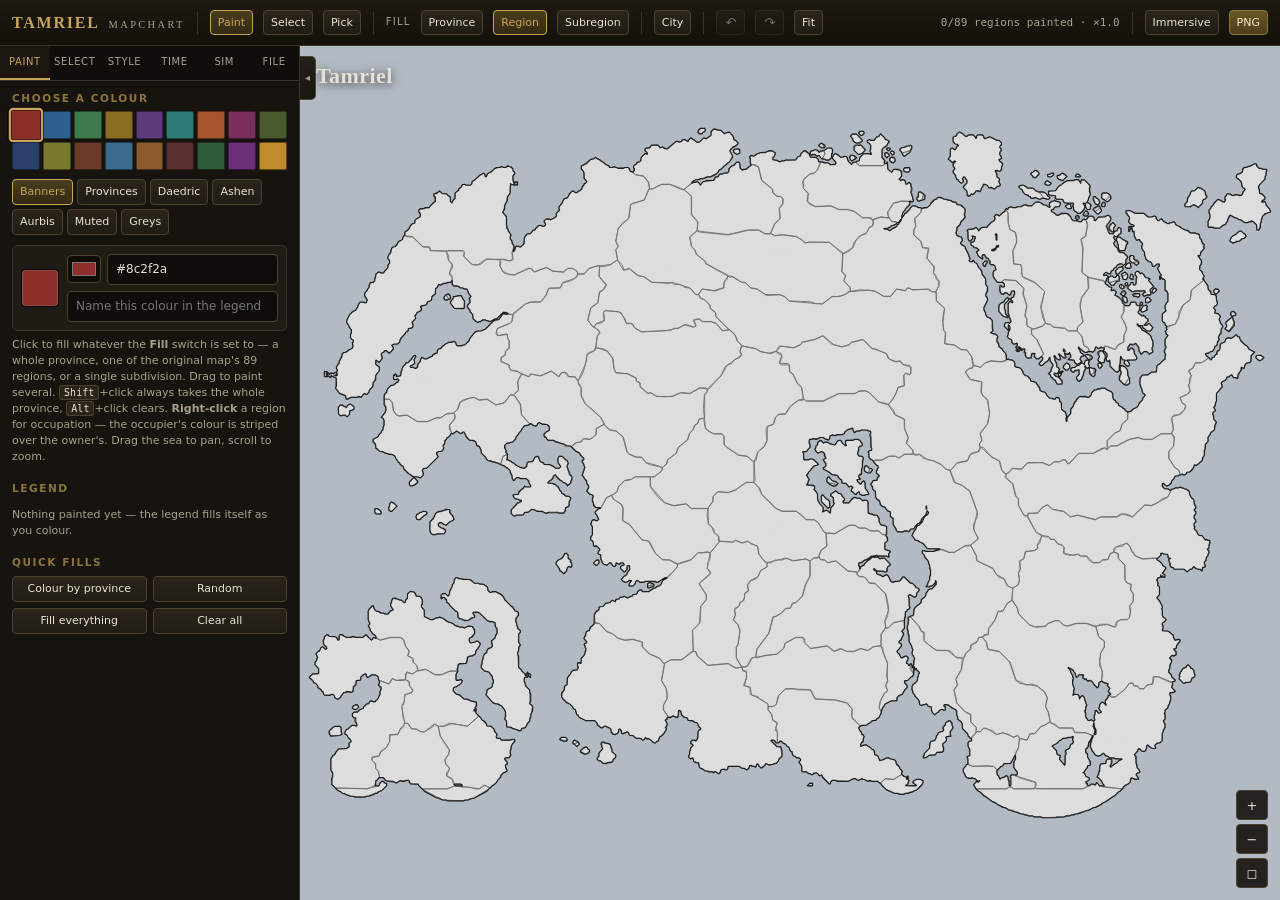
==== commit c4138534: "Make subregions consistent: proportional recursive bisection The subdivision pass halved each region" ====
--- a/tamriel-mapchart.html
+++ b/tamriel-mapchart.html
@@ -598,7 +598,7 @@
 /* ---- data/tamriel-map.js ---- */
 /* Traced from the reference MapChart Tamriel image by
    tools/trace_ref.py -- do not edit by hand. */
-window.TAMRIEL_MAP = {"canvas":[1207,765],"fitBox":[25.5,-8.5,1049.0,758.0],"land":["M455.8 7.5L453 7.4L451.6 6L451.6 4L454.2 1.5L459 1.6L459.4 4L458.2 5.3L456.8 5.7ZM493.2 29.5L489.7 27.2L489.5 25.2L490.8 23.7L494.8 23.5L496.3 24.8L496.4 28ZM183.7 184.8L182.8 185.5L181 185.4L179.6 184L179.5 182.4L181.8 179.7L184.1 178.6L186.4 181L186.5 183.6L186 184.4ZM201.3 194.2L200.6 194.5L190.8 194.3L186.5 188.6L186.7 186.8L189.4 184L189.7 181.8L192.8 181.5L194.4 180.5L198.2 180.7L199.7 184.2L201.5 186.2ZM75.9 310.4L73.6 308.5L71.2 308.5L69.2 309.5L66.7 307.2L66.5 300.2L68.8 297.7L70 297.6L75.1 300.4L76.8 297.7L79.1 296.6L81.2 297.7L83.3 299.8L83.2 302.3L80.8 303.5L78.7 303.8L78.5 307.8ZM835.7 738.8L834.6 739.5L820.4 739.5L818.6 738.5L811.2 738.5L809.8 737.5L805.2 737.5L803.8 736.5L801 736.4L799.8 735.5L797.2 735.5L792.8 733.5L791 733.4L789.8 732.5L788 732.4L786.8 731.5L785 731.4L780 728.6L778 728.4L772 725.4L770 723.6L766.8 722.3L759.2 716.7L757.8 716.3L753.2 711.7L751.8 711.3L748.7 708.2L748.3 706.8L746.6 705L746.6 704L749.8 700.7L751.8 701.5L753.3 699.8L751.9 700.4L749.8 699.3L748 697.6L746.2 697.5L745.1 696.6L743.8 697.5L741.4 697.5L739 696.4L737.6 695L737.4 693L735.5 690.6L735.6 687L738.3 684.2L738.7 682.8L740.5 681.8L740.5 676.4L739.6 675L739.6 674L742 673.4L742.5 672.8L742.5 666.4L740.5 662.8L740.5 659.2L742 657.6L744.3 657.2L744.4 655L742.8 654.3L740.7 652.2L740.3 649.8L734.6 644L734.4 639L733.3 636.8L729.6 634L729.5 631.2L728.5 629.6L728.5 625.2L727.2 623.7L723.8 622.3L719 618.6L715.2 618.5L714.5 619.8L716.4 621L716.3 624.2L714.4 624.5L713 623.6L712 623.6L709.8 624.7L709.2 626.3L707.8 626.7L704.9 629.4L702.7 627.2L701.6 625L701.2 620.7L698 620.4L697.3 618.8L695.8 617.5L693.8 618.5L692 618.6L690.6 619.5L688.7 618.2L688.5 615.2L687.4 613L683.7 609.2L683.3 607.8L681.6 606L681.5 604.2L680.5 602.6L680.6 599L681.7 596.8L685.4 594L686.5 591.8L686.5 589.2L687.4 588L687.5 586.2L688.5 584.6L688.3 583.8L685.7 581.2L685.2 579.7L684.7 579.8L684.2 581.3L683.7 581.2L683.1 577.6L682.5 578.4L682.5 585.8L681.3 588.2L679.8 588.7L676 592.4L672.6 593L672.6 595L675.4 598L675.4 600L672.7 602.8L670.3 607.2L666.8 608.7L664.7 610.8L664.3 614.2L658.2 614.5L651.8 617.7L651.3 619.2L649.7 620.8L648.6 623L647.4 628L645.4 632L642.7 633.8L642.2 635.3L638 635.6L635.2 638.3L633.8 638.7L632 640.4L627 640.6L624.8 641.7L623.5 643.4L624.7 646.2L626.4 648L626.7 650.2L628.3 650.8L629.4 652.9L628.5 654.2L628.4 658L626.7 658.8L625.6 661L625.7 663.2L629.2 661.5L631.8 661.5L633.8 663.3L635.2 663.7L637.8 666.3L639.2 666.7L640.5 668.2L640.6 672L643 672.6L644.3 673.8L646 678.4L650 677.4L653.4 675.5L655.8 675.5L657 676.4L662.2 677.7L663.4 679L663.5 680.8L664.7 683.2L666.3 683.8L667.7 687.2L670.4 689.9L669.5 691.2L669.7 693.2L672 695.4L674.2 695.7L674.9 698.4L675.5 697.8L675.6 695L676.4 695L676.5 698.8L677.4 700.1L676.6 701L676.3 703.2L675 704.4L673.8 704.7L673.8 705.3L684.8 705.5L685.3 704.8L681.6 702L681.6 701L682.8 699.7L685.2 698.5L689.6 698.5L692.3 699.8L692.5 701.8L691.3 704.2L686.2 709.3L680 712.4L678 712.6L676.8 713.5L673.2 713.5L671.6 714.5L667.4 714.5L665.8 713.5L662.2 713.5L653 709.4L647.7 704.2L647.2 702.7L645.8 702.3L644 700.6L637.4 700.5L635.6 699.5L633.2 700.5L630 698.6L628.2 698.5L627.1 697.6L624 699.4L622.4 699.5L620 697.6L618.2 697.5L612.6 700.5L600.4 700.5L598.8 699.5L595.2 699.5L593.6 701L593.3 703.2L592 703.4L584.7 696.2L584.1 693.6L582.8 694.5L581 694.4L580.3 692.8L578.6 691.5L576 691.6L574.2 693.3L573.2 693.5L571.8 692.5L570 692.4L567.8 690.5L562.8 690.3L562.5 684.2L559.6 680.1L561.4 678L561.3 676.8L559.8 675.5L557 675.4L555.2 673.7L553.8 673.3L552.5 671.8L552.3 668.8L550.8 668.3L549.6 667L549.3 664.8L548.2 663.7L546.7 663.2L546.3 661.8L545.2 660.7L541.8 659.3L541.2 657.7L539.2 657.5L538 659.4L535.4 659.5L534.7 659.2L534.3 657.8L532.6 656.5L530.2 656.5L529.6 657.1L535.8 663.3L540.2 663.7L540.6 666L541.5 667.4L541.4 674L538.7 675.8L537.3 679.2L535 681.4L533 681.6L531.8 682.5L529.2 682.5L528.1 683.4L524.2 681.5L523.3 683.2L521.2 685.3L519.1 686.4L516.7 684.2L516.3 682.8L514.9 681.6L513.1 685.4L511.8 684.5L510 684.4L508.8 683.5L506.8 683.7L506.3 686.2L503.6 688.5L501 686.6L498 686.4L495.8 684.5L484.2 684.5L483.5 685.2L483.4 687L482.2 688.3L481 688.4L479.8 687.5L478 687.6L475.7 688.8L475.4 691L473.6 692.5L470.8 690.5L469.2 690.5L467.9 691.4L466.8 690.5L463.2 690.5L461.8 689.5L459 689.4L457.2 687.7L453.7 686.2L452.5 683.8L452.2 680.7L449.2 680.5L447 679.4L446.2 675.7L445.2 675.5L443.2 676.5L441.5 674.6L441.6 673L442.5 671.8L442.5 668.2L443.5 666.8L443.6 665L446.4 662.1L445.2 660.7L443.7 660.2L443.6 658L445.2 656.5L447.8 656.5L449.1 657.4L450.3 656.2L451.5 653.6L451.6 647L452.8 645.7L454.3 645.2L454.4 644L451.7 641.2L451.4 639L450.2 637.7L448 637.4L445.8 635.5L441 635.4L440.2 632.7L438.2 632.5L435.8 631.3L433.6 629L433.4 626L431.8 624.5L430.6 625L430.5 630.8L429.2 632.3L424.6 630.5L421.8 632.5L418.7 631.8L418.3 634.2L416.8 634.7L416.5 635.4L418.5 638.4L418.4 641L416.6 642.9L417.5 644.2L417.4 646L415.7 647.8L415.3 649.2L412.2 652.3L410.7 652.8L409.5 655.2L409.3 657.2L407.8 657.7L405.6 659.5L404 659.4L400.2 655.7L398.1 654.6L396.9 655.4L395.1 653.6L394.3 655.2L392.6 656.5L389.8 654.5L385 654.4L382 651.6L378.8 651.3L377.6 650L377.3 648.8L375.8 647.5L371.8 649.5L370 649.4L369.4 646L367.8 644.5L366.6 645L366.5 647.8L365.2 649.3L362.8 650.5L361 650.4L358.6 648L358.4 645L357 643.6L352.6 641.5L351 641.6L349.2 643.3L348 643.4L343.7 640.2L343.4 638L341 635.6L331.2 635.5L324.8 632.3L323.7 631.2L323.2 629.7L321.7 629.2L320.3 623.8L318.8 623.3L317.7 622.2L317.3 620.8L314.2 617.7L310.8 616.3L306.7 612.2L305.5 609.8L305.5 606.2L308.4 603L308.7 598.8L311.4 597L311.7 589.8L315.3 585.2L315.7 583.8L317.8 581.7L322.3 581.2L323.5 578.6L322.5 576.8L322.7 573.8L324.6 573.5L325.9 574.4L326.4 574L326.6 569L329.4 566L330.5 563.8L330.6 562L331.5 560.6L331.5 558.2L330.6 557L330.5 555.2L329.6 553.9L330.8 552.7L332.2 552.3L332.5 551.2L329.7 548.2L329.5 547.2L331.4 544L331.7 540.8L333 539.6L335.3 539.2L335.5 537.2L336.7 534.8L338.2 534.3L340.4 532L340.5 522.4L341.7 519.8L343.8 517.7L345.3 517.2L345.8 513.7L350 513.4L352.8 509.7L357 509.4L359.9 506.6L363.1 508.4L363.8 505.7L367 505.4L368 503.6L370.8 503.5L372.4 502.5L376.1 504.4L379 502.6L381.2 502.3L382 500.6L385.2 500.3L386.4 499L386.7 497.8L389.2 495.5L391.2 495.7L392.2 497.5L399 497.4L404 493.6L406 493.4L408 491.6L410.2 491.3L412.3 489.2L413.7 485.8L415 484.6L418.4 483.1L417.8 482.5L416 482.6L408.6 487.5L407 487.4L405.6 486.5L395.4 486.5L393.8 487.5L389.4 487.5L387.2 485.7L386.2 485.5L384.6 487L384.3 489.2L382.2 491.3L378.2 491.5L377.6 491L377.6 490L378.7 487.8L380.3 486.2L380.2 485.7L378.2 485.5L375 487.4L373.4 487.5L370.8 486.3L369.5 484.4L372.8 480.7L374.2 480.3L375.3 479.2L376.7 475.8L378.4 474L378.2 469.7L375.7 469.8L375.4 474L373.2 476.3L372.4 476.5L368.5 472.6L368.6 471L369.8 469.7L372.4 469L372.4 468L371 466.6L369 466.6L367.1 468.4L363.9 466.6L363.3 470.2L361.4 470.5L359.7 469.2L359.3 467.8L358 466.6L356.8 466.7L353.9 469.4L353 468.6L350.8 468.3L348.7 466.2L348.4 464L347.5 462.8L347.4 458L345 457.4L344.5 456.8L344.6 455L346.3 453.2L346.4 452L343 448.6L342 448.6L340.9 449.4L339.7 448.2L339.4 445L338.3 442.8L336.8 442.3L336.5 441.6L336.6 439L338.5 436.6L338.5 428.2L336.6 424.9L337.5 423.8L337.6 422L339 420.6L340.8 420.5L342 421.4L343.6 421.5L345.3 420.2L343.3 415.8L341.6 414L341.5 412.2L344.8 408.7L346.8 408.5L347.4 407.9L346.6 407.5L342 407.4L339.7 405.2L339.5 402.2L338.5 400.6L338.5 397.2L339.4 396L339.4 395L338 393.6L335.8 393.3L332.6 390L332.6 389L334.5 386.8L334.5 384.2L332.6 382L332.3 378.8L329.7 376.2L329.3 374.8L327.5 372.6L328.5 370.8L328.6 369L329.5 367.8L329.6 366L330.5 364.6L329.5 362.8L329.4 361L327.5 358.6L327.6 357L329.3 356.2L329.3 354.8L325.7 351.2L325.3 349.8L324.2 348.7L320.8 347.3L315 341.6L310 341.4L308 339.6L303 338.4L301.8 337.5L299 337.4L296.8 335.5L290.8 335.3L289.6 334L289.3 332.8L287.8 332.3L286.5 330.6L286.6 329L288.8 326.7L292.5 324.8L292.4 321L290 318.6L285.2 318.5L281.4 316.5L279.7 317.8L279.3 319.2L277.8 320.5L275 319.4L272.6 317.5L269.8 319.5L265.8 319.7L262.7 323.8L262.3 325.2L259.7 327.8L259.3 329.2L256.7 331.8L256.3 334.2L253 337.4L251 337.6L249.8 338.5L247 338.6L244.6 341L244.5 343.8L246.4 346.9L245.6 348.1L247.5 350.4L247.5 354.6L246.7 356.2L251 357.6L252.8 359.3L254.2 359.7L256.8 362.3L261 364.4L265.6 365.5L268.3 363.2L268.6 360L269.8 358.7L274.2 358.3L275.4 357L276.7 353.8L279.8 352.5L281.4 354L281.5 355.8L282.7 358.2L286.2 359.7L287 361.4L292.8 361.5L297.2 363.7L299 365.4L302.6 365.5L304.3 364.2L304.5 363.4L301.6 359L301.5 355.2L303 352.6L306.2 352.7L309.8 356.3L311.3 356.8L312.5 359.2L312.5 360.8L311.5 362.2L311.5 364.8L312.4 366L312.5 367.8L313.4 369L313.5 370.8L314.6 373L316.2 373.7L316.5 374.4L316.5 377.8L315.5 379.2L315.4 381L311.8 384.3L311.3 382.8L310.2 381.7L307 380.4L305.2 378.7L303.8 378.3L299.7 374.2L299.3 372.8L298.4 372.5L296.6 374L296.3 376.2L294.2 378.3L292.8 378.7L290.6 381.1L291.4 381.5L295.8 381.5L297 382.4L299.2 382.7L299.8 384.3L301.2 384.7L302.3 385.8L303.6 389L305.3 390.8L305.8 392.3L307.2 392.7L310 395.4L313 395.6L315.2 396.7L315.5 397.6L313.5 401.2L313.4 406L309.7 407.8L309.5 410.8L307.8 413.5L303.2 413.5L301.6 412.5L291.4 412.5L289.8 413.5L288.4 413.5L284.8 411.5L279.2 411.5L276 409.6L273.4 409.5L270 412.4L265.8 412.7L265.3 414.2L264 415.4L257.4 415.5L255.8 416.5L254.4 416.5L251.6 414L251.6 410L257.3 404.2L257.8 402.7L260 402.4L262.2 401.3L262.5 400.4L262 399.6L260.2 399.5L259 398.6L257.2 398.5L254.8 397.3L253.6 395L253.6 394L254.4 393.5L259.2 393.3L259.7 390.8L262.8 387.7L264.2 387.3L265.9 384.6L267.4 385.5L272.2 385.3L272.5 384.2L270.6 381L270.4 379L267.8 376.5L261.4 376.5L259.6 375.5L257 375.6L255.2 378.3L253.8 378.3L252.5 375.8L252.4 373L250.5 369.8L250.4 368L247.2 364.7L245.8 364.3L244 362.6L242 362.4L237 359.6L235 359.4L233.8 358.5L231.2 358.5L229.8 357.5L226.8 357.3L224.7 355.2L224.3 353.8L219.7 349.2L219.5 346.2L217.4 342L214.7 341.2L214.5 339.2L213.3 336.8L210.8 335.5L206.8 335.3L203.7 332.2L201 326.6L200 326.6L197.9 328.4L192.9 325.6L191.2 327.3L189 328.4L186.8 328.7L186.3 330.2L184.2 332.3L182.7 332.8L182.3 334.2L180.6 336L180.4 339L178.5 341.2L179.5 343.6L178.3 346.2L177 347.4L174.2 347.5L171.8 348.7L171.6 350L173.3 353.2L161.2 365.3L158 365.6L156.7 366.8L156.5 368.6L157.5 370.2L157.5 372.8L154.6 375.5L153 375.4L151.6 374.5L147.2 374.5L144.8 373.3L143 371.6L141.8 371.3L136.7 366.2L136.3 363.8L132.7 361.2L132.2 359.7L130.7 359.2L130.3 357.8L128.6 356L127.3 352.8L126.2 351.7L123.8 350.5L120.2 350.5L118.8 349.5L117 349.4L113.8 347.5L110.8 347.3L108.2 344.7L106.7 344.2L106.4 340L103.5 336.8L103.7 334.8L105 333.6L108.2 332.3L109.4 331L109.7 329.8L112.3 327.2L112.7 325.8L114.4 324L114.5 321.2L115.5 319.8L115.5 314.2L114.3 311.8L112.6 310.9L116.3 306.2L117.5 303.6L117.4 300L115.5 297.6L115.6 287L118.4 284L118.5 282.2L119.7 279.8L122.8 276.7L126 276.4L128.8 273.7L130.3 273.2L131.4 270.9L130.2 269.7L128.6 270.5L125.7 270.2L125.6 266L126.1 265.6L127.2 266.3L126.6 264.9L127.6 264.5L129.3 265.8L128.6 266.9L129.2 267.5L133.3 266.2L133.5 262.2L134.5 260.8L134.6 259L135.7 256.8L138.3 254.2L138.8 252.7L141.2 252.3L145.3 248.2L145.7 246.8L147.8 244.7L149 244.6L149.5 245.8L147.5 249.4L148.4 253L147 254.4L143.8 255.7L143.5 256.6L144.2 257.5L146.8 257.5L148.2 258.5L149.8 258.5L151.4 257L151.6 254L154.4 251L154.5 249.2L155.8 246.7L159 248.4L160.6 248.5L167 245.4L167.8 243.7L170.2 242.5L172.3 242.2L172.6 239L173.8 237.7L176.2 237.3L177.3 236.2L177.8 234.7L179 234.4L180.8 232.7L185 230.6L188.8 230.5L190 229.6L191 229.6L192.4 231L192.7 233.2L194.2 234.5L198.6 234.5L200.2 233.5L202 233.4L206.3 229.2L207.7 225.8L212.8 219.7L215.2 218.5L219.8 218.5L224 216.4L232.8 207.7L235.2 206.5L238.2 206.3L241.3 202.2L241.8 200.7L243.9 199.6L245.4 200.5L247.8 200.5L248.3 199.8L245.8 198.5L243 198.6L236.2 205.3L234 205.6L228.8 208.5L226.8 207.5L225 207.4L223.8 206.5L221.4 206.5L219 208.4L217.2 208.5L215.9 209.4L213.8 208.3L210.7 205.2L210.4 201L207.7 198.2L207.4 196L204.5 192.8L204.6 191L207.4 188L207.5 185.2L206.6 183.9L208.5 181.4L205.6 178L205.5 176.2L204.2 173.7L201.2 173.5L199.8 172.5L197 172.4L194.8 170.5L190 170.4L188.5 168.8L188.5 165.4L188.1 164.6L186.8 166.5L183.4 166.5L181.8 167.5L179.2 167.5L175.8 169.5L173.9 168.6L172.3 172.2L170.6 173L170.4 179L168.8 179.7L166.7 181.8L166.3 185.2L165 186.4L162.8 186.7L161.6 188L161 190.4L154.7 191.8L154.6 193L155.5 194.2L155.4 196L154 197.4L150.7 198.8L150.3 200.2L148.5 202.2L149.4 205L145.6 209L145.6 210L146.5 211.4L146.3 214.2L145 215.4L141.7 215.8L141.3 218.2L140.2 219.3L138.7 219.8L138.3 221.2L133.7 225.8L132.5 228.2L132.4 230L130.2 232.3L126.2 232.5L123.7 233.8L125.4 236L125.5 237.8L121.2 242.3L118 239.6L116.4 239.5L115.7 239.8L115.2 241.3L113.8 241.7L112.7 242.8L112.5 244.8L113.5 246.2L113.5 247.8L110.2 252.3L107.2 249.7L106.7 249.8L106.6 254L110.4 257L110.5 260.8L106.6 266L106.5 270.8L103.6 274L103.4 278L99.7 281.8L99.4 284L97.2 286.3L96.2 286.5L95 285.6L94 285.6L90.8 289.5L88.4 288.5L86.6 289.5L80.2 289.5L77 291.4L75 291.4L74.2 287.7L67.8 285.3L66.6 284L66.3 282.8L63.6 280L63.6 279L64.5 277.6L64.3 268.8L61.8 268.3L61.1 266.6L59.8 267.3L59.1 265.6L58.1 268.4L56.1 266.6L54.6 267.5L52.2 267.5L51.5 266.8L51.5 262.4L52 261.6L54.4 261.9L53.5 263.4L53.9 266.4L55.4 265.1L54.5 263.8L54.9 262.6L56.3 263.8L57.1 265.4L58 263.6L59.8 263.5L61.1 264.4L65.3 262.2L65.5 260.2L64.5 258.8L64.5 257.2L65.7 254.8L67.4 253L67.6 251L70.5 245.8L70.7 242.8L72 241.6L74 241.4L76.2 240.3L78 238.6L81.2 237.3L82.4 235L81.5 231.4L82.5 229.8L82.5 228.2L80.8 227.3L79.5 225.6L79.5 222.2L80.5 220.6L80.5 217.2L78.7 215.2L77.4 212L75.5 209.6L75.6 207L78.7 200.8L81.8 197.7L85.3 196.2L85.7 194.8L87.4 193L87.5 191.2L88.6 189L89.8 187.7L93.6 187.5L95.2 188.5L96.3 188.2L97.5 185.2L94.6 181L94.6 179L95.7 176.8L97.4 175L97.7 173.8L99.4 172L99.5 169.2L100.7 166.8L104 166.4L105.4 165L105.5 162.2L106.5 160.8L106.7 157.8L109.2 155.5L110.8 155.5L112.2 156.5L115 156.4L115.7 154.8L119.4 151L119.6 148L121.5 145.6L121.5 143.2L119.6 141L119.5 139.2L120.7 136.8L122.4 135L123.7 129.8L125 128.6L127.2 128.3L129.3 126.2L130.8 122.7L134 121.4L135.3 120.2L135.6 118L137.5 115.8L137.7 112.8L139 111.6L140.2 111.3L142.3 109.2L143.7 105.8L145.8 103.7L148.3 103.2L148.6 100L149.8 98.7L154.3 96.2L154.5 93.2L152.6 91L152.7 88.8L154.2 87.5L157.8 87.5L159.4 86.5L164 86.4L164.7 84.8L168.8 80.7L170.3 80.2L170.5 75.2L168.6 74L168.8 71.7L170.8 71.5L173 70.4L174.9 68.6L178 71.4L182 71.6L184.8 74.3L186.3 74.8L186.5 79.8L188.1 81.4L189.7 77.8L191.4 77L191.6 71L193.8 68.7L195.3 68.2L195.7 65.8L197.2 65.3L198.3 64.2L198.7 62.8L199.8 61.7L201.8 61.5L203.4 62.5L208 62.4L209.4 61L209.7 58.8L211 57.6L212.2 57.3L217.8 51.7L222.1 49.6L223.4 51L223.7 53.2L225 53.4L225.6 51L226.8 49.7L230.2 48.3L233.8 44.7L236 43.6L239.8 43.5L241.4 42.5L243.2 43.5L245.8 43.5L247.9 41.6L249.2 42.5L251.2 42.7L253.3 44.8L253.6 47L255.5 49.2L255.3 50.2L253.5 52.4L253.5 57.6L254.5 59.2L254.6 61L255.4 61L255.8 58.7L257.1 59.4L258.1 58.6L258.5 61.8L258.1 62.4L256.9 61.6L256 62.4L254.4 62.5L250.7 60.8L251.4 62.1L250.5 63.4L250.5 70.8L247.6 75L247.5 78.8L244.6 84L244.5 87.8L242.5 91.6L246.5 96.2L246.5 105.6L247.4 106.9L246.6 108.1L248.3 109.8L248.6 112L250.3 113.8L251.4 115.9L250.5 117.2L250.5 119.8L252.4 122L252.6 125L254.5 127.2L254.5 130.8L253.5 132.4L254.1 133.4L255.4 132L255.5 130.2L256.8 127.7L258.8 127.5L260.2 128.5L261.8 128.5L265.3 125.2L265.6 119L266.7 116.8L268.8 114.7L272.2 114.3L274.8 110.7L277.2 110.3L277.7 108.8L281 105.6L283.6 105.5L285.2 106.5L287.2 106.3L288.5 104.4L286.6 100.9L288.8 98.7L291.8 98.5L293.8 99.5L298.2 97.3L300.3 95.2L299.6 93L303.4 89.1L302.5 87.8L302.7 85.8L306.3 81.2L307.7 77.8L309 76.6L311 76.4L312.3 75.2L313.7 71.8L316.8 68.7L318 68.6L320 70.4L321.8 70.5L323.8 68.7L325.2 68.3L327.3 66.2L327.7 63.8L329.3 62.2L329.7 60.8L331.2 60.3L332.5 58.4L329.6 55L329.5 49.2L328.3 46.8L326.6 45L326.6 42L332.2 39.3L336.8 34.7L340 34.4L341.9 32.6L343.8 34.3L347 35.6L348.8 37.3L350.2 37.7L352.8 40.3L356.2 41.7L357 43.4L359.8 43.5L361.6 42.5L366.4 44.5L371.6 44.5L373.2 43.5L376.8 43.5L378.4 45L378.8 47.3L381.8 48.5L383.5 46.6L383.4 45L382.5 43.8L382.7 41.8L383.8 40.7L385.3 40.2L385.7 38.8L386.8 37.7L389 37.4L390.3 36.2L390.7 32.8L394.8 28.7L395.8 28.5L396.9 29.4L397.4 29L397.3 27.8L394.6 25L394.7 23.8L396.2 22.5L400 22.4L400.7 20.8L402 19.6L408.8 19.5L411 22.4L413.6 21.5L416 23.4L418.8 23.5L428 15.6L429.8 15.5L431.8 16.5L434.2 15.3L434.7 13.8L435.4 13.5L438 13.6L439.8 15.3L440.8 15.5L441.7 13.8L443.9 11.6L445.8 13.3L447.2 13.7L450 16.4L453 16.4L457.8 11.7L459.2 12.5L460.8 12.5L462.8 10.7L464.2 10.3L465.5 8.8L465.6 5L468.2 2.5L470.8 2.5L472.4 3.5L476 3.6L479.9 7.4L481 6.6L485 5.6L488.3 8.8L489.5 11.2L489.7 13.2L491 14.4L492.2 14.7L494.5 17.4L494.3 18.2L492.2 20.3L488.8 21.7L486.7 23.8L485.6 25.9L488.4 31L488.4 33L486.7 34.8L486.3 36.2L484.2 38.3L482.8 38.7L482.2 40.3L480.8 40.7L476.2 45.3L474.8 45.7L473.6 47L473.3 48.2L471.2 50.3L464.8 53.5L461.2 53.5L456.8 55.5L454.2 55.5L452.6 56.5L449 56.6L446.8 57.7L444.6 59.9L445.1 60.4L446.2 59.5L448.8 59.5L450.8 58.5L453.3 60.8L454.1 62.4L457 58.6L458.8 58.5L460.4 57.5L468 57.4L469.4 56L469.8 53.7L473.2 53.3L473.7 51.8L475 50.6L477.8 50.5L479.2 49.5L483.2 49.3L484.5 47.8L484.7 44.8L487.8 41.7L490.2 41.3L493 37.6L495 37.6L496.3 38.8L496.6 44L498.8 46.3L500.2 45.5L503 45.4L508.5 40.8L507.5 38.6L507.5 33.2L506.6 32.1L507.8 30.7L508.8 30.5L510.8 31.5L513.2 30.3L515 28.6L516.8 28.5L518.4 27.5L523.8 27.5L527.4 25.5L531 25.6L534.4 28L533.4 31L531.6 33L531.7 35.2L534.8 35.5L539.2 37.5L541.2 36.5L543.8 36.5L545.4 35.5L556 35.4L558.8 31.7L561.3 31.2L561.7 28.8L564.8 25.7L566.6 25.5L570.3 28.8L571.8 32.3L578 32.6L580.3 34.8L580.5 36.8L581.2 37.5L584.8 37.5L586.4 38.5L590.8 38.5L593.2 40.5L598 40.4L599.4 38.9L598.3 36.8L595.6 34L595.5 32.4L596.7 29.8L598.6 28.5L601.2 29.7L604.2 32.5L606.8 32.5L608.4 31.5L610.2 31.7L611.4 33L611.5 34.8L612.7 37.2L616.1 40.4L616.7 38.8L618 37.6L620.8 37.5L622 36.6L624.2 36.3L624.7 32.8L629 28.6L634.6 28.5L636.2 29.5L637.3 29.2L635.5 25.6L636.5 23.8L636.5 20.2L635.3 17.8L633.8 17.3L632.7 16.2L632.6 15L634.9 13.6L636.2 14.5L640 14.4L642.8 10.7L645.2 10.3L645.7 8.8L647.1 7.6L651.3 11.8L651.8 13.3L655 14.6L656.4 15.9L654.7 17.8L654.3 19.2L652.2 21.3L650.8 21.7L648.5 24.4L648.5 32.8L651.4 36L651.4 37L650.6 38.1L651.8 39.3L653 39.4L653.7 37.8L654.4 38L654.7 45.2L658.4 48.5L659.3 48.2L659.7 46.8L661.2 45.5L665.8 45.5L668.2 46.7L669.5 48.2L669.5 52.8L666.7 56.2L668.4 57.5L670.2 56.5L672.2 56.7L673.4 58L674 61.4L675 61.4L677.4 59.5L678.2 59.7L679.5 61.2L679.5 63.8L680.5 65.4L680.5 67.8L679.5 69.2L679.5 70.8L680.4 72L680.6 74L681.5 75.2L681.5 77.8L682.4 79.1L680.8 80.5L678.8 79.5L677.7 79.8L678.5 81.2L678.4 83L673.7 87.8L673.3 89.2L670.7 91.8L670.4 94L669.5 95.2L669.8 97.3L672.3 94.2L672.7 92.8L674.2 92.3L678.3 88.2L678.7 86.8L681 84.6L683.8 84.5L687 86.4L689.8 86.5L691.4 87.5L693.2 86.5L696.8 86.5L700.3 83.2L700.7 81.8L704.8 77.7L707.2 77.3L707.7 75.8L708.4 75.5L711.8 75.5L715.2 77.5L717.8 77.5L719.2 78.5L722 78.6L724.2 80.5L727 80.6L728.3 81.8L728.8 83.3L733 83.6L737.3 87.8L737.5 91.6L736.5 93.2L736.5 94.6L737.4 96L737.4 97L732.7 101.8L732.3 104.2L728.6 108L728.5 111.8L727.5 113.8L728.8 116.3L731.2 117.5L733.2 117.7L734.4 120L734.4 122L732.7 123.8L732.5 124.8L733.8 126.3L737.4 128L737.6 130L741.4 137L741.6 139L742.5 140.2L742.5 141.8L741.7 143.2L743 144.4L744.6 144.5L745.3 144.2L746.1 142.6L747.8 145.3L749.2 145.7L750.3 146.8L751.7 150.2L754.3 152.8L755.4 155L755.6 158L758.3 160.8L759.4 163L759.5 168.8L761.5 171.4L761.5 175.8L759.6 179L759.5 180.6L761.4 183L761.5 185.6L757.6 193L757.5 195.6L759.4 199L759.5 200.8L760.7 203.2L764.2 204.7L766.5 207.2L766.5 215.6L767.5 217.8L766.2 219.3L764.6 220.1L767.2 221.5L770 221.6L772.4 224L772.4 225L771.5 226.4L771.6 230L773.4 232L773.7 235.2L777.3 237.8L777.7 239.2L780.4 242L781.5 244.2L781.8 249.3L783.6 248.5L785.2 249.5L788.2 249.7L790.4 252L790.7 256.2L792 257.4L794.8 257.5L797.2 258.7L799.4 262L799.7 264.2L802 266.4L804.2 266.7L807.3 269.8L807.8 272.3L810.8 272.5L813.2 273.7L816.4 278L817.5 280.2L817.7 282.2L820.2 283.5L822.2 283.7L824.3 285.8L824.7 287.2L827.8 290.3L830.8 290.5L832 291.4L833.6 291.5L834.3 291.2L834.8 289.7L836.6 289.5L838.3 290.8L838.6 294L840.5 295.2L840.6 302L842.8 304.3L844.3 304.8L845.5 307.2L845.6 309L846.4 309.9L845.5 311.4L845.5 314.6L845.9 315.4L846.5 314.8L846.5 312.2L847.6 310L850.4 307L850.6 302L853.4 299L853.6 297L854.7 294.8L856.4 293L856.7 291.8L859.8 288.7L866.6 288.5L868.2 289.5L870 289.4L872.4 287L872.7 284.8L875.8 281.7L878 281.4L879.2 280.5L881.8 280.5L883.2 279.5L887 279.6L889 281.4L894.2 283.7L895.5 285.2L895.5 289.8L896.6 292L898.3 292.8L898.7 294.2L899.8 295.3L901.3 295.8L901.8 298.3L905 299.6L906.8 301.3L908.2 301.7L908.7 303.2L909.8 304.3L912 305.4L915.2 304.3L917.8 301.7L921 300.4L922.3 299.2L923.7 295.8L927.3 292.2L927.6 290L930.4 287.1L929.2 285.7L927.6 285L926.4 280L925.5 278.8L925.4 277L924.5 275.8L924.7 268.8L926.3 267.2L927 265.6L932.8 265.5L937 262.6L942.2 262.3L942.7 255.8L944 254.6L945.2 254.3L949.8 249.7L951.5 248.8L951.5 245.2L952.4 243.9L950.6 241L950.5 239.4L952.5 236.6L952.4 235L951.5 233.6L951.5 227.4L954.5 223.4L954.2 222.7L952.7 222.2L952.4 220L951.6 219.1L953.4 217L953.4 216L952.6 215.1L953.4 213.9L951.6 212L951.3 209.8L949.8 209.3L948.5 207.8L948.5 200.4L952.5 196.8L951.5 194.8L951.5 191.4L952.7 188.8L954.5 186.8L954.5 178.4L953.3 175.8L951.5 174.8L951.5 164.2L950.1 162.6L948.8 163.3L947.1 160.6L946.5 161.2L946.3 163.2L945.6 163L945.6 160L947.2 159.3L947.5 158.4L945.7 156.2L943.5 151.8L943.7 150.8L945.4 149L945.3 146.8L943 146.6L940 149.4L938 149.4L937.3 145.8L936 144.6L933.8 144.3L930.7 141.2L930.4 139L929.5 137.8L929.4 134L927.7 132.2L926.5 129.8L926.5 127.2L927.4 126L927.4 125L924.7 122.2L924 120.6L923 120.6L921.8 121.5L920.7 121.2L918.5 116.8L918.4 112L917.9 111.6L916.9 112.4L916.5 111.8L916.2 107.7L913.7 107.8L915.4 109.1L913.7 109.8L913.4 112L912.6 112L912.7 106.8L917.8 106.5L918.4 105.9L917 104.6L914.8 104.3L912.6 102L912.5 100.2L913.5 98.8L913.5 97.2L909.6 92L909.7 89.8L913.8 89.5L919.4 92.5L928.8 92.5L933.2 96.5L937.6 96.5L939.2 95.5L940.8 95.5L942.4 96.9L941.7 98.2L944 100.4L945 100.4L946.8 98.7L947.8 98.5L949.8 101.3L954.2 103.5L955.8 103.5L957 102.6L958.8 102.5L960.8 101.5L962.3 102.8L962.7 104.2L963.8 105.3L967 106.6L968.8 108.3L973 110.4L974.8 110.5L977 111.6L978 113.4L983.8 113.5L985.2 114.5L987 114.6L988.3 115.8L988.6 119L990.4 121L990.5 122.8L991.7 125.2L993.2 125.7L993.5 126.4L992.5 128.4L993.4 130.1L989.6 134L989.4 137L988.1 138.4L987.1 137.6L986.6 137.9L990.5 143.4L990.4 147L988.5 149.2L988.5 152.8L991.4 155L991.6 157L993.4 159.9L991.6 163.1L993.3 163.8L993.7 165.2L997.4 170L997.6 174L998.8 175.3L1000.4 176L1000.7 179.2L1004.8 179.5L1006.4 181L1006.5 185.6L1007.5 187.2L1007.5 189.6L1006.2 191.3L1004.8 191.7L1003.5 193.2L1003.7 194.2L1005.5 196.2L1004.5 198.8L1005.2 199.5L1008 199.6L1010.4 202L1010.5 203.8L1009.5 205.2L1009.5 206.8L1010.5 208.2L1010.6 210L1012.3 211.8L1013.4 213.9L1011.5 216.2L1011.4 221L1009.7 222.8L1008.5 225.2L1009.5 227.8L1007.6 230L1007.3 233.2L1006.2 234.3L1004.7 234.8L1004.4 237L1002.2 240.3L1000 240.6L998 242.4L995.2 242.5L994.6 243.1L995.7 245.2L999.3 247.8L999.8 249.3L1001.2 249.3L1001.8 246.7L1004.2 246.3L1004.7 244.8L1005.8 243.7L1007.3 243.2L1006.6 241.9L1007.7 239.8L1009.3 239.2L1010.4 237L1010.7 232.8L1012 231.6L1015.3 230.2L1016.8 226.7L1019.4 225.5L1022 226.4L1024.2 225.3L1027.4 222.5L1028.3 222.8L1029 224.4L1031.3 224.8L1031.5 226.8L1032.7 229.2L1036.8 233.3L1038.2 233.7L1040.3 235.8L1040.7 237.2L1041.8 238.3L1047.4 241.1L1043.6 245L1043.3 251.2L1041.8 252.5L1039 252.6L1037.7 253.8L1036.5 256.2L1036.2 258.3L1035.2 258.5L1033.6 257.5L1032.7 257.8L1033.5 259.8L1029.6 265L1029.2 269.3L1027.8 268.5L1025 268.4L1023.7 267.2L1023.3 265.8L1022.2 265.5L1020 267.4L1017.8 267.7L1016.3 271.2L1013 272.6L1011.6 274L1011.6 275L1012.5 276.2L1012.4 279L1010.7 279.8L1010.3 281.2L1006.5 285.2L1006.5 293.8L1005.5 295.2L1005.4 298L1003.5 300.4L1005.4 303L1005.5 303.8L1003.8 304.7L1002.5 306.4L1002.6 308L1003.5 309.2L1003.6 313L1006.4 316.1L1004.5 320.2L1004.4 324L1002.2 326.3L1000.7 326.8L999.4 330L997.5 332.2L997.4 337L994.6 340L994.5 344.8L993.5 346.4L993.5 351.8L991.6 354L991.3 357.2L985 362.4L982.8 361.7L982.4 364L981.3 366.2L978 369.4L974.8 369.7L974.3 371.2L973 372.4L971.2 372.5L969.9 371.6L965.8 373.5L962.8 373.7L961.6 375L961.3 376.2L958.6 379L958.3 381.2L956 383.4L953.2 384.5L950 381.6L949 381.6L948.5 382.2L948.6 385L950.8 387.3L955 387.6L956.9 389.4L959 387.6L961 387.4L962.2 386.5L965.8 386.5L967.6 385.5L969.2 386.5L971 386.6L972.2 387.5L974 387.6L977.3 389.8L977.6 393L979.7 397.2L981.4 398L982.5 400.2L982.6 404L984.5 406.4L984.4 408L982.6 409.9L984.5 412.2L984.4 414L982.5 416.2L982.5 418.6L984.4 421L984.5 422.6L984.2 423.3L982.5 424.2L982.5 426.8L983.5 428.4L982.6 430.1L985.3 432.8L986.6 436L987.8 437.3L991 437.6L994.8 442.3L996.1 441.6L997.2 442.5L999 442.6L999.5 443.4L999.5 445.8L998.5 447.4L998.4 451L996.6 451.9L998.4 454L998.5 455.8L997.5 457.2L997.4 459L995.6 461L995.4 464L993.5 466.2L993.5 467.8L994.5 469.2L994.4 471L991.7 471.8L991.1 475.4L989 473.6L986.2 473.5L984 472.4L982.1 470.6L980.2 473.3L978 473.6L975.1 476.4L971.8 473.5L961 473.4L960.2 471.7L957.7 471.2L956.6 469.1L957.4 467.9L955.6 465L955.5 463.4L955.8 462.7L957.4 461.9L954.7 461.2L954.5 458.2L953.8 457.5L950.4 457.5L948.8 456.5L947 456.6L946.6 457.1L947.3 458.2L944.2 461.3L942.5 462.2L942.7 463.2L944 464.4L945.2 464.7L948.3 467.8L948.7 469.2L950 470.4L951.2 470.7L952.5 472.4L948.6 477.9L951.3 479.8L951.3 482.2L949.8 482.3L948.9 480.6L947.8 482.3L946.9 479.6L946.3 482.2L943.8 482.7L942.6 484.9L943.5 486.2L943.6 488L944.4 488.9L943.6 490L943.6 491L945.5 492.2L945.5 500.6L942.6 504.1L945.3 506.8L948.5 513.2L948.5 514.8L947.6 516.1L948.5 517.4L948.6 523L949.7 525.2L951.2 525.7L952.5 527.4L952.3 528.2L950.2 530.3L948.6 531L948.5 532.8L949.5 534.2L949.5 536.6L948.5 538.8L949.4 539.5L954 539.6L956.2 540.7L958.8 543.3L960.2 543.7L960.5 546.8L962 549.4L963 549.4L964.4 548.5L966.8 548.5L967.5 549.4L967.4 551L964.7 553.8L963.6 556L963.3 558.2L960.6 558.9L963.4 562L963.4 565L960.6 566.5L958.9 565.6L956.5 568.4L956.8 569.3L958.4 570L958.5 572.6L956.5 576.2L956.5 579.6L955.5 581.2L955.5 583.8L958.4 587L958.7 589.2L962.4 592L962.2 593.3L959.6 594L959.5 597.8L958.5 599.4L958.7 600.2L962.4 604.1L960.8 605.5L957.4 605.5L956.6 606L956.5 607.8L957.5 609.4L957.5 613.8L956.5 615.2L956.4 617L954.6 620L954.4 622L951.5 624.2L951.5 626.8L950.6 627.9L951.5 629.4L951.5 633.8L949.6 635.9L951.5 639.2L951.5 642.6L949.6 646L949.4 648L948.5 649.2L948.3 657.2L946 659.4L942.8 659.7L940.7 661.8L940.5 662.8L941.5 664.4L941 665.4L938 665.4L935.8 664.3L932.9 661.6L931.6 663L931.5 665.8L930.2 668.3L927 668.4L924.2 665.7L923.2 665.5L922.5 666.2L922.3 668.2L918.6 671.9L920.5 674.2L920.5 681.6L921.5 683.2L921.5 685.8L923.3 687.8L924.5 690.2L924.2 691.3L922 691.6L920.5 693.2L920.6 694L922.3 695.8L923.3 698.2L919.2 698.5L915.8 696.7L914.5 698.2L914.3 701.2L912.2 703.3L908.8 704.7L906.7 706.8L906.3 708.2L903.2 711.3L901.8 711.7L897.2 716.3L895.8 716.7L888 722.4L884.8 723.7L883 725.4L877 728.4L875 728.6L870 731.4L865 732.6L863.8 733.5L862 733.6L860.8 734.5L859 734.6L857.8 735.5L855.2 735.5L853.8 736.5L851.2 736.5L849.8 737.5L845.2 737.5L843.8 738.5ZM680.8 579.3L681.4 579L681.6 577L682.5 575.8L682.5 571.2L683.5 569.4L680.5 563.8L681.5 559.2L680.5 557.8L680.4 556L677.5 550.8L677.5 544.2L676.5 542.8L676.5 539.2L675.5 537.6L675.5 534.2L676.5 532.8L676.5 529.2L677.4 528.1L676.5 526.8L676.5 525.2L679 523.6L681 523.4L682.3 522.2L682.5 517.2L683.6 515L686.8 511.7L688.2 511.3L690.3 509.2L690.6 506L694.3 503.2L695.5 500.8L695.6 499L697.3 497.2L697.7 495.8L700.2 494.5L702.2 494.3L706.5 489.6L706.5 486.4L705.9 485.6L705.3 488.2L702.2 491.3L700 491.6L698.6 492.5L695.6 492.1L697.4 490L697.6 488L699.5 484.8L699.5 481.2L700.5 479.6L700.5 474.4L699.5 472.8L699.5 469.2L698.5 467.8L698.4 466L697.3 463.8L694.7 461.2L693.3 457.8L691.6 456L691.5 454.4L692 453.6L693.6 453.5L695.4 454.5L703.6 454.5L705.2 453.5L707 453.4L708.2 452.5L710 452.4L710.3 451.8L697 451.4L692.2 445.7L688.8 444.3L687 442.6L683.8 442.3L683.3 440.8L680.5 437.6L682.6 433L684.4 431L685.7 427.8L687 426.6L688.2 426.3L691.3 423.2L693.7 417.8L695.8 415.7L697.3 415.2L698.4 412.9L696.8 410.7L695.4 415L690.7 419.8L690.3 422.2L688.2 424.3L686.8 424.7L683.7 427.8L683.3 429.2L682.2 430.3L678.8 430.7L678.3 432.2L677.2 433.3L675.8 432.5L672.4 432.5L670.6 433.5L665.4 433.5L663.7 432.2L663.4 430L660.5 425.8L660.4 419L658.8 418.3L657.5 416.8L657.4 412L654.8 411.3L652.7 409.2L652.3 407.8L651.2 406.7L649 406.4L646.7 404.2L646.5 402.2L645.3 399.8L643.8 399.3L642.7 398.2L641.6 396L641.4 390L638.7 388.2L638.4 385L636.5 382.8L636.6 382L638.3 380.2L638.8 378.7L643.3 378.2L643.6 375L645.2 374.3L645.5 373.4L644.2 371.7L642.8 371.3L642.5 370.6L642.5 368.2L644.4 365L644.4 363L642.8 362.3L639.7 359.2L639.3 357.8L638 356.6L636.8 356.3L634.5 353.8L634.5 349.2L633.6 347.9L635 346.6L637 346.4L637.5 345.6L637.4 344L636.5 342.6L636.5 332.4L635.5 330.6L635.6 329L636.5 327.6L636.2 325.7L634 325.4L632.6 324.5L626.4 324.5L624.8 325.5L621 325.6L618.9 327.4L617.6 325L617.4 323L616.4 322.5L615 323.4L613.2 323.5L610.8 324.7L608.7 326.8L608.2 328.3L606 329.4L600.2 329.5L598.6 330.5L597.2 330.5L595.4 329.5L593 330.6L592.4 334L591.1 335.4L589.8 334.5L588 334.4L585.6 332.5L582.2 332.5L578.6 334.5L577.2 334.5L575.4 333.5L573.8 334.5L571 334.6L570.5 335.4L570.5 338.6L571.5 340.2L571.4 343L568.7 345.8L568.2 347.3L563.6 347.9L564.5 349.4L564.6 356L565.4 356.5L569.6 356.5L571.2 355.5L573.8 355.5L576.2 356.7L580.4 361.1L579 362.4L577.2 362.5L574.8 363.7L574.3 365.2L572.7 365.8L572.3 367.2L569.7 369.8L569.3 371.2L567.7 372.8L570.5 377.6L569.5 379.2L569.4 381L567.6 383.1L568.4 383.5L574.8 383.5L576.4 385L576.5 386.8L575.6 388.1L578.3 390.8L579.4 393L579.6 399L581.7 403.2L585.5 407.2L585.5 410.8L584.7 412.2L588 410.6L589.6 410.5L592.8 413.3L593.3 413.2L593.6 408L596.3 405.2L597.4 403.1L596.5 401.8L596.4 397L595.2 395.7L593.7 395.2L593.5 393.2L599.1 389.6L602 392.4L604.2 392.7L605.4 394L605.7 395.2L608.3 397.8L608.4 399L606.5 401.2L607.2 402.5L613 402.4L616.8 397.7L619.4 396.5L621.2 397.5L625 397.6L627.9 400.4L629.2 399.5L632.2 399.7L633.5 401.4L633.7 413.2L636.2 414.5L638 414.6L639.2 415.5L643.2 415.7L645.4 419L645.5 422.8L646.7 425.2L648 426.4L650.8 426.5L653.4 428L653.5 435.6L652.6 437.1L654.4 440L654.5 442.6L653.2 444.3L651.5 445.2L651.5 451.6L651.8 452.3L654 453.4L657.4 454L657.4 455L655.5 457.2L655.5 458.8L656.3 460.2L655.2 460.5L653.6 459.5L644.4 459.5L642.6 458.5L640.8 459.5L637 459.6L634 462.4L631.8 463.5L629.8 463.7L627 466.4L623.7 466.8L623.5 469.8L624.4 471L624.7 473.2L625.4 473L625.8 470.7L629.2 469.3L629.7 467.8L633.8 463.7L635.2 463.3L638 460.6L643.8 460.5L646.4 462.5L648.2 461.5L651 461.6L657.3 467.8L657.4 469L654.7 470.8L653.5 473.4L654.4 475.1L652.8 476.5L651.2 476.5L649.6 475.5L643.2 475.5L639.8 472.7L639.6 474L642.3 475.8L642.8 478.3L645.2 479.5L647 479.6L649.4 481.5L652 479.6L654 479.6L655.4 481L657.7 486.2L659.4 487.5L661 487.4L662.4 486.5L667 486.4L669.3 484.2L669.7 482.8L670.8 481.7L672 481.6L678.8 488.3L681.2 488.7L684.3 491.8L684.8 493.3L687 493.6L688.4 495L688.3 496.2L685.6 499L685.4 502L684 503.4L683 503.4L678.1 500.6L676.6 502L676.6 503L677.5 504.4L677.5 512.8L678.5 514.8L677.2 516.3L675.7 516.8L675.2 518.3L673.5 519.2L673.5 524.8L672.5 526.4L672.5 536.8L669.6 539.9L671.4 542L671.5 543.8L669.6 547L669.3 549.2L667.8 549.7L666.5 551.4L666.8 552.3L668.2 552.7L669.3 553.8L669.5 554.8L668.3 557.2L664.5 561.4L664.7 562.2L667.3 564.8L669 568.4L670 568.4L673.4 566.5L675 566.6L676.3 567.8L676.5 569.8L674.6 573L674.6 574L676.2 574.7L676.7 576.2L677.4 576.5L678.3 576.2L678.8 574.7L680.2 574.7ZM874.8 636.3L876.5 634.8L875.5 632.8L875.5 630.4L876.5 628.8L876.7 624.8L878.2 624.7L880.2 627.5L882 627.4L883.3 626.2L880.5 622.8L881.5 620.8L881.6 618L884.1 615.6L886.2 616.7L888.2 619.3L888.5 618.4L887.5 616.8L887.6 614L890.4 611L890.7 608.8L893.4 607.1L890.6 604.1L892.4 600.9L889.6 598.1L890.4 597L890.4 596L887.2 595.5L884 593.6L883 593.6L880.6 595L880.5 598.8L878.9 600.4L874.7 596.2L874.3 594.8L872.2 592.7L870.2 592.5L868.9 593.4L867.7 592.2L867.2 590.7L865.9 591.4L863.8 590.3L863.5 588.4L864.4 587.1L864 586.6L859 586.6L858.3 588.2L856.8 589.3L855.5 586.8L855.4 585L853.7 583.2L853.3 581.8L852 580.6L847.9 578.6L847.7 579.2L850.4 582L850.6 584L852.4 587L852.6 589L853.5 590.2L852.5 592.2L852.5 596.6L854.5 601.6L853.5 603.2L853.5 606.8L852.6 608.1L853.1 608.4L854.4 607.5L858 607.6L859.4 609L859.9 612.4L860.7 610.8L862.8 608.7L864.3 609.8L865.5 612.2L865.6 614L866.5 615.2L866.6 617L867.5 618.4L867.4 620L866.5 621.2L866.5 623.8L865.5 625.4L866.5 627.2L866.6 632L868.3 633.8L869 635.4L870.8 635.5L872.8 634.5ZM885.6 705.5L886.4 704.9L884.6 703L883.3 699.8L880.2 696.7L878.6 696.1L880.4 693L880.6 691L881.5 689.8L881.5 684.2L882.7 681.8L888 681.4L888.6 678L889.8 676.7L894 676.6L894.5 677.4L894.5 680.6L892.5 684.2L893.1 685.4L897.8 681.7L899.2 681.3L901.8 678.7L905.4 676.9L904.6 676.5L898.2 676.5L896.6 675.5L892.2 675.5L890 673.6L887.8 673.3L885.8 670.5L885 670.6L883.2 672.3L880.8 673.5L879.2 673.5L876.8 672.3L873.7 668.2L871.5 663.6L871.5 659.2L872.5 657.8L872.6 656L874.5 652.8L873.9 651.6L871.4 657L869.6 659L869.5 662.8L868.4 665L866.8 665.7L866.5 666.4L866.6 670L868.4 671L868.6 675L871.5 679.2L871.5 682.8L871 683.4L868.7 683.8L868.3 686.2L865.7 688.8L865.3 690.2L863.6 691.1L865.3 691.8L866.8 695.3L870.4 697L870.3 699.2L866.5 701.2L866.8 702.3L868.4 703L868.8 705.3L871 705.4L871.7 703.8L872.4 703.5L874.8 703.5L876 704.4L877 704.4L878.1 701.6L880.3 703.8L881 705.4ZM843.8 683.3L844.5 682.6L844.5 673.2L845.5 671.6L845.5 669.2L844.6 667.9L846 666.6L849.3 665.2L849.5 663.2L850.7 660.8L852.2 660.3L853.4 659L853.4 658L852.5 656.6L852.5 654.2L853.4 653.1L852.8 652.5L850.8 653.5L847.2 653.5L845.8 654.5L842 654.6L840.2 656.3L838.8 656.7L835.2 660.3L832 661.6L830.6 662.9L835.3 667.8L835.7 671.2L837 672.4L839.3 672.8L839.4 674L838.5 675.2L838.6 677ZM785.6 705.5L786.5 704.6L786.5 696.4L785.7 694.8L787.4 693.5L790.8 693.5L792.1 694.4L793.5 692.8L793.4 691L789.5 685.6L789.5 680.2L791.5 676.6L791.5 673.4L791.1 672.6L786.2 681.3L779 681.6L778.3 683.2L777 684.4L775.8 684.7L771.5 689.2L771.6 693L773.3 694.8L774.8 698.3L777 696.6L779 696.4L781.2 694.5L782 694.6L783.3 695.8L783.5 698.8L784.5 700.4L784.5 704.8ZM656.8 111.3L659.8 108.7L663.2 107.3L664.3 106.2L664.8 104.7L666.3 104.2L666.7 102.8L668.4 101L669.2 98.7L667.7 99.8L667.3 101.2L666.2 102.3L664.8 102.7L663 104.4L660.8 105.5L659 105.6L657.2 107.3L655 108.4L650.6 108.9L651.2 109.5L654 109.6ZM876.6 650.5L877.5 649.8L877.5 645.4L875.6 642L875.5 639.2L874.9 638.6L874.5 641.8L876.5 645.4L876.5 647.8L875.5 649.6L875.8 650.3ZM64.6 266.5L65.5 265.8L65.1 263.6L64.2 265.3L62.6 265.9L63.2 266.5ZM695.8 409.3L696.5 408.6L696.1 405.6L695.5 406.4ZM145.8 384.5L143.8 384.3L142.5 382.8L142.5 380.4L146.8 375.7L147.6 375.5L151.3 378.8L151.5 380.6L148.2 383.3ZM123.8 411.5L122.2 411.5L120.5 409.8L120.5 407.2L121.5 405.8L121.5 403.2L123.2 401.5L126.2 402.7L129.4 405.9ZM112.5 413.6L111.6 414.5L106.8 414.3L105.5 412.8L105.7 408.8L107.8 408.5L110.2 409.7L112.4 412ZM153.6 420.5L150.7 420.2L149.5 417.4L150.7 414.8L152.2 414.3L154 412.6L156 412.4L157.2 411.5L160.2 411.7L161.4 413L161.3 414.2L160 415.4L158.8 415.7ZM171.8 435.7L170.8 436.5L167.4 436.5L165.6 435L164.5 432.6L164.6 423L168.3 419.2L170.6 414L171.8 412.7L174.2 411.5L176.8 411.5L178.2 410.5L180 410.4L181.2 409.5L185 409.6L186.4 410.9L185.6 412L185.6 413L189.3 416.8L190.4 420L189 421.4L185.8 422.7L181.8 426.5L179 425.4L177 423.6L174.8 423.7L173.5 425.2L173.7 427.2L177 429.4L179.2 429.7L181.3 431.8L181.5 432.8L179.8 435.5ZM343.7 468.8L342 469.4L339.6 466.9L342.8 463.7L344.8 463.5L345.5 464.2L345.5 466.8ZM307.9 478.4L305.2 475.7L303.7 475.2L303.4 473L299.6 468L299.5 466.4L301.8 463.7L305.2 462.3L307.3 460.2L308.8 456.7L310.6 456.5L312.4 458L312.7 462.2L314.2 462.7L315.4 463.9L314.6 465.1L316.4 467L316.5 470.6L315.6 471.5L313.8 470.5L312.8 470.7L311.6 472L311.5 473.8L310.4 476ZM400.8 492.7L399.6 493.5L398.2 493.5L397.5 492.8L397.6 489L399.9 487.6L401.2 488.5L403 488.6L404.5 490.2L404.4 491L403.2 492.3ZM262 646.4L260.2 646.5L255.8 644.5L254 644.4L250.8 642.5L246.8 642.3L246.5 636.2L244.5 633.6L245.5 631.6L245.5 626.4L244.3 623.8L241 619.6L237 617.6L234.2 617.5L231.8 616.3L224.5 607.8L225.5 605.8L225.7 602.8L227 601.6L230.2 600.3L231.4 599L231.5 596.2L232.5 594.8L232.5 592.2L231.5 590.8L231.4 588L228.7 585.2L228.3 583.8L222.8 582.3L219.6 579L219.5 576.4L220.5 574.8L220.5 571.2L221.5 569.8L221.6 567L222.7 564.8L223.8 563.7L225.3 563.2L225.5 561.2L226.7 558.8L230 557.4L231.4 556L231.5 554.2L230.5 552.6L230.6 550L234.3 547.2L234.6 545L236.5 541.8L236.5 537.2L234.6 535L234.3 530.8L231.8 529.5L228.2 529.5L225.8 528.3L218.2 520.7L215.6 519.5L210.8 519.7L210.6 521L212.5 523.2L212.3 525.2L209 525.6L207.2 527.3L205 528.4L201.2 528.5L198 526.6L196 526.4L194.5 524.8L194.3 519.8L193 518.6L191.8 518.3L185.7 512.2L185.3 510.8L184.2 509.7L182.7 509.2L182.3 505.8L180.8 505.3L180.3 503.8L179.6 503.5L178 503.6L177.3 505.2L176.6 505L176.5 501.2L178 499.6L181 499.6L183.8 502.3L184.3 502.2L185.5 499.8L185.6 497L188.4 492L188.6 490L190.4 488L190.5 485.2L192 482.6L193.8 482.5L195.2 483.5L197.8 483.5L199.4 484.5L206.8 484.5L209.2 485.7L212.2 488.5L216.6 488.5L218.2 489.5L222 489.6L226.3 492.8L226.6 496L229 498.4L230 498.4L231.2 497.5L234.8 497.5L241.2 500.7L243.3 502.8L244.7 506.2L251.8 513.3L253.3 513.8L255.7 518.2L258 518.6L259.4 520L259.4 523L256.5 526.2L256.5 529.6L257.5 531.2L257.5 533.8L258.5 535.2L258.6 537L261.5 539.4L261.4 541L259.5 543.2L259.5 551.6L261.5 554.6L259.6 557L259.5 560.8L258.5 562.4L258.5 564.8L259.5 566.4L259.5 578.8L262.3 580.8L262.7 582.2L265.8 585.3L267.3 585.8L266.6 586.9L267 587.4L268.4 587L268.9 583.6L269.8 585.3L272.4 586L272.2 589.3L270.7 588.2L269.9 586.6L269.2 589.3L267.9 588.6L265.7 589.8L265.5 593.6L266.4 595L266.5 596.8L267.7 599.2L271.4 603L271.5 605.8L272.5 607.4L272.5 614.6L271.5 616.2L271.5 617.8L273.2 618.7L274.5 620.4L274.5 624.8L272.5 629.2L272.5 631.8L271.5 633.2L271.4 636L268.7 638.8L267.3 642.2L265.8 643.5L262.8 643.7ZM201.8 720.7L200.6 721.5L183.4 721.5L181.8 720.5L178.2 720.5L173.8 718.5L172 718.4L158.8 711.3L152.7 705.2L152 703.6L143.8 703.3L142.6 702L142.4 700L141.6 699.5L139.2 699.5L137.6 700.5L134.2 700.5L132.9 699.6L128.9 702.4L124.8 700.5L119 700.4L116.8 699.3L114.8 696.5L110 696.6L108.2 699.3L106.6 700L106.5 703.8L105.7 705.2L110 705.4L110.7 702.8L113 700.6L114.6 700.5L115.3 700.8L115.8 702.3L118.3 702.8L118.3 705.2L113.2 710.3L109.8 711.7L108 713.4L106 713.6L103 715.4L101 715.6L99.8 716.5L96.2 716.5L94.6 717.5L84.4 717.5L82.8 716.5L79.2 716.5L77.8 715.5L76 715.4L73 713.6L71 713.4L69 711.6L65.8 710.3L59.5 703.8L59.5 697.4L60.5 695.8L60.5 691.4L58.5 688.6L58.5 676.2L60.3 674.2L60.7 672.8L62.2 672.3L63.3 671.2L63.7 669.8L66.8 665.7L74.8 665.5L77.2 664.3L78.4 663L77.6 660L80.4 657.9L79.3 655.8L76.7 653.2L76.3 651.8L75.2 650.7L73.7 650.2L73.5 648.4L74.7 645.8L76 644.6L77.2 644.3L81 640.6L83.8 640.5L85.4 641.5L86.4 641L86.4 639L84.5 636.6L84.5 634.2L85.4 632.9L83 632.4L81.7 631.2L81.6 628L83.2 626.5L87 626.4L89.8 623.7L93.2 622.3L93.7 620.8L96.8 617.7L99.2 617.3L99.7 615.8L101 614.6L102.8 614.5L104.4 615.5L106.2 615.3L106.8 613.7L108.3 613.2L111.4 607L111.4 606L110.6 604.9L112.4 602L112.5 600.4L111.2 598.7L109.6 598L109.6 597L110.5 595.8L110.5 593.4L109.5 591.8L109.4 589L108.2 587.7L105.8 586.5L102.2 586.5L100.2 588.3L97.9 589.4L96.6 588L96.3 585.8L95.4 585.5L92.8 586.7L90.7 588.8L90.2 592.3L85.7 592.8L85.4 597L84.2 598.3L82.6 599L82.5 603.8L81 605.4L80 605.4L78.8 604.5L75.4 604.5L73.8 605.5L72 605.6L71.3 607.2L69.6 609L69.3 610.2L66.6 612.5L65.2 612.5L62.8 611.3L62.4 609L60.8 607.5L59.2 607.5L57.6 608.5L52 608.4L50.6 607L50.3 604.8L48.8 604.3L48.3 602.8L47.2 601.7L45.8 601.3L44.7 600.2L44.3 597.8L42.2 595.7L40.8 595.3L39.6 594L39.3 592.8L37.2 590.7L35.5 589.8L35.7 588.8L39 585.6L44.6 585.5L45.5 584.8L45.4 580L41.5 575.6L41.6 573L43.4 571L43.5 569.2L44.4 568.1L42.6 563.9L44.8 561.7L46.3 561.2L47.6 558L49 556.6L50.2 556.7L52.9 559.4L54.3 558.2L53.3 555.8L51.7 555.2L50.5 552.6L50.5 549.2L51.5 547.8L51.6 546L54.2 543.5L55.2 543.7L57.2 545.5L63 545.6L65.3 546.8L65.6 549L66.4 549.5L67.5 548.8L67.5 544.2L68.4 543.5L71 543.6L72.8 545.3L75.4 546.5L79.6 546.5L81.2 545.5L83.6 545.5L85.4 546.5L92.6 546.5L96.1 543.6L101.9 549.4L103.3 548.2L104 546.6L105 546.6L106.2 547.5L107.2 547.3L106.3 544.8L102.7 542.2L102.3 540.8L100.7 539.2L100.4 537L98.6 534.1L100.4 532.1L98.5 527.6L98.5 518.4L99.7 515.8L102.8 512.7L103.8 512.5L104.4 513L104.5 514.8L105.6 517L107 518.4L109 518.6L112.2 520.5L115 520.6L116.2 521.5L120 521.4L120.7 519.8L122.8 517.7L125.4 517.1L122.5 512.6L122.5 510.2L123.4 509L123.5 507.2L124.7 504.8L127.8 504.5L132.2 506.5L134 506.6L136.8 509.3L138 509.4L138.6 506L140.5 504.8L140.6 500L143.2 497.5L147 497.6L149.4 500L149.8 502.3L153.8 502.5L155.4 504L156.5 506.4L156.5 510.6L155.5 512.2L155.5 513.8L158.5 517.2L158.5 523.6L159 524.4L165.4 527.5L167.8 527.5L171 525.6L173.8 525.5L175.1 524.6L176 525.4L178.2 525.7L183 529.4L185.2 530.5L187 530.6L189.2 531.7L191 533.4L193.2 534.5L195 534.6L196.2 535.5L199.8 535.5L201.6 536.5L205.2 534.5L210.3 534.8L210.7 536.2L212.5 538.2L212.5 541.8L211.3 544.2L209.2 546.3L207.8 546.7L206.7 547.8L206.6 550L207.7 552.2L208.4 552.5L213 551.4L214.2 550.5L215.8 550.5L218.3 552.8L218.5 553.8L216.3 558.2L213.6 561L213.3 564.2L210 566.4L207.2 566.5L204.7 567.8L204.5 571.8L203.2 574.3L196.2 574.5L194.6 576L194.5 578.8L193.5 580.4L194.5 582.6L192.5 586.2L192.5 591.8L193.2 592.5L195.6 592.5L197.8 591.5L199.4 593.1L198.3 595.2L196.2 597.3L194.8 597.7L193 599.4L191 599.6L189.7 600.8L189.6 604L193 607.4L196.2 607.7L201 612.4L204.8 612.5L208 614.4L214.3 615.8L214.5 619.8L212.6 622.1L214.4 623.1L211.8 623.7L211.6 625L212.1 625.4L213.4 624.5L214.3 624.8L213.5 626.2L213.7 627.2L219.3 632.8L219.7 634.2L220.8 635.3L222.2 635.7L224.3 637.8L225.8 641.3L230 641.6L233.3 644.8L233.6 647L236.5 650.2L235.5 652.2L235.8 654.3L240 654.6L240.7 656.2L241.4 656.5L250.6 656.5L252.4 655.5L254.8 655.5L255.5 656.2L255.4 658L252.7 660.8L251.5 663.2L251.5 665.8L250.5 667.4L250.5 670.8L251.4 672.1L250.4 674L249 675.4L245.2 675.5L244.5 676.2L244.7 677.2L247.5 680.2L247.3 682.2L245.8 682.7L245.5 683.4L245.5 685.8L247.3 689.2L246 690.4L242.8 691.7L240.7 693.8L240.4 696L236.7 699.8L236.3 701.2L233.2 704.3L231.8 704.7L225.2 711.3L212 718.4L207 719.6L205.8 720.5ZM198.4 705.5L199.4 704.9L197.8 703.5L191.4 703.5L190.6 703.9L192.2 705.5ZM85.8 623.5L83.2 623.5L81.7 622.2L81.5 621.2L82.8 619.7L85 618.6L86.8 618.5L88.4 621.1ZM59.7 651.8L58.9 652.4L57.6 651L56.5 648.8L56.7 646.8L60.8 642.7L63 641.6L68.2 641.7L69.5 643.2L69.5 647.6L70.5 649.2L70.3 650.2L67.8 651.5ZM311.5 656.4L310.8 657.5L307.4 657.5L305.8 656.5L304 656.4L303.5 655.4L305.2 653.5L309.6 653.5L311.3 654.8ZM321.9 663.4L319.2 660.7L317.7 660.2L317.5 658.2L318.8 656.7L319.8 656.5L322 657.6L324.3 659.8L324.4 661ZM331.8 671.5L330 671.4L325.8 669.3L325.6 668L328.8 664.7L332 663.6L333.3 664.8L333.7 666.2L335.2 666.7L335.5 667.4L335.3 669.2L334.2 670.3ZM354.8 680.7L353.8 681.5L350 681.4L347.2 678.7L345 678.4L343.5 676.8L343.7 675.8L345.5 673.8L345.6 670L349.5 665.8L348.5 663.8L348.4 662L347.5 660.6L347.7 659.8L349.2 658.5L350.8 658.5L352 659.4L357.2 660.7L358.5 663.2L358.6 665L359.5 666.2L359.6 669L363.5 672.2L363.4 675L360.7 676.8L360.4 679L359.2 680.3ZM574.3 705.2L573.6 705.5L569.4 705.5L568.6 705.1L571.4 702.5L574.2 702.7ZM627.7 8.8L626 9.4L623.7 7.2L623.6 6L624.8 4.7L627.8 4.5L629.3 5.8L629.4 7ZM623.8 17.5L621.4 17.5L618.8 16.3L617.6 15L617.3 12.8L614.7 9.8L617.2 7.5L621.2 7.7L627.4 14L627.3 15.2L626.2 16.3ZM587.5 21.6L586.8 22.5L584.2 22.5L581.8 21.3L580.6 19.9L582.8 17.7L583.8 17.5L587.3 19.8ZM656 25.4L655 25.4L653.6 24L653.6 23L654.4 22.5L657 22.6L657.5 23.6ZM624.8 29.5L623 29.4L618.7 25.2L618.5 21.2L619.8 19.7L626 19.6L630.3 23.8L630.3 25.2L627.2 28.3ZM673.7 30.8L672.2 31.5L670.7 30.2L669.3 26.8L667.6 25L667.6 24L669 22.6L674 21.4L675.2 20.5L677.8 20.5L679.1 19.6L680.4 21L680.4 23L678.3 27.2L677 28.4L675.8 28.7ZM659.8 30.3L657.6 28L657.6 27L658.9 25.6L661.4 27L661.5 28.8ZM591.8 35.5L588.4 35.5L586.8 34.5L584 34.4L581.1 30.6L579.2 31.5L576.6 29.5L574.2 29.5L572.8 30.3L571.6 29L571.6 27L573 25.6L575 25.4L576.2 24.5L578.6 24.5L580.3 25.8L581.1 27.4L583 25.6L585.8 25.5L588 24.4L590 22.6L594 22.6L595.5 24.2L595.5 27.6L594.5 29.2L594.4 33ZM653.8 33.3L651.6 31L651.5 28.4L652 27.6L654 27.6L656.4 30L656.3 31.2L654.8 31.7ZM616.2 36.5L614.6 35L613.5 32.4L615 30.6L618 30.6L621.3 32.8L620.2 34.3L619 34.6ZM660.8 38.5L658.8 38.3L656.6 36L656.7 33.8L658.2 32.5L661.2 32.7L662.5 34.4L662.5 36.8ZM742.7 73.8L741.2 74.5L739.7 73.2L739.4 69L735.5 64.8L735.7 63.8L739.4 60L739.4 57L737.7 55.2L737.2 53.7L736 53.6L734.5 55.4L735.5 57.2L735.4 59L733.4 60.5L730.7 58.2L730.2 56.7L728.7 56.2L727.5 53.8L727.4 52L724.5 48.6L724.6 47L726.5 44.6L724.6 42L724.5 40.2L727.4 36.9L726 36.6L723.9 38.4L721.2 35.7L719.5 34.8L719.7 33.8L721.5 31.8L721.7 23.8L723.6 22.5L726 24.4L727 24.4L728.7 20.8L730.4 20.1L729 18.6L726.8 18.3L724.7 16.2L724.5 11.4L725 10.6L727.2 10.3L728.4 9L728.7 7.8L731.2 5.5L734.2 6.7L738.2 10.5L739.2 10.3L741.2 8.5L746 8.6L748.3 10.8L748.9 12.4L749.5 11.8L749.7 9.8L751.4 8.5L756 8.6L757.4 10L757.5 11.8L758.2 12.5L760 12.4L763.8 10.5L771 14.4L774 14.6L776.5 17.2L776.4 19L774.5 21.2L774.6 22L776.5 24.6L774.6 27L774.5 29.6L776.4 32L776.5 33.8L773.6 35.1L774.7 37.2L776.2 37.7L777.5 39.2L777.5 40.8L776.5 42.2L776.5 45.8L774.8 47.5L773.2 47.5L771.6 46.5L769.6 46.9L771.5 50.2L771.6 54L773.2 54.7L774.4 56L773.5 58.8L775.3 62.2L774 63.4L771.8 63.7L769.2 66.3L768.4 66.5L765.1 64.6L764 65.4L763 65.4L761.2 62.7L758.8 61.5L757 61.6L756.4 64L754.7 65.8L754.4 68L753.2 69.3L751.8 68.5L749 68.6L748.3 70.2L746.2 72.3L745.2 72.5L743.9 71.6ZM676.8 48.5L674 48.4L671.7 47.2L671.6 45L673.2 43.5L678 43.6L678.5 46.6ZM812.8 54.5L811 54.4L809.7 53.2L809.3 51.8L807.5 50.8L807.6 50L808.8 48.7L810.2 48.3L812.2 46.5L814.2 46.7L816.5 49.2L816.4 51ZM826.8 77.5L824.4 77.5L822.8 76.5L819.4 76.5L817.8 77.5L816.4 77.5L812.6 75.5L810.8 76.5L808 76.4L807.2 74.7L805.8 74.3L804.2 72.7L801.8 72.3L799.7 70.2L798.3 66.8L796.8 66.3L794.6 63.9L797.2 62.5L799.8 62.5L802.2 63.7L804.2 65.5L810 65.6L812.8 68.3L815.2 69.5L821 69.6L823.2 70.7L825.3 72.8L825.8 74.3L827.2 74.7L828.3 75.8ZM689.8 78.7L688.8 79.5L687 79.4L685.5 76.8L685.8 75.7L687.4 75L687.5 70.4L688.2 69.5L690 69.6L694.5 73.2L694.3 77.2L691.8 78.5ZM759 149.4L757.8 149.3L756.6 148L756.5 146.2L758.8 143.7L760.8 143.5L761.5 144.8L759.6 147ZM783.5 203.6L782.9 204.4L782 203.6L780.2 203.5L777.8 202.3L773.5 197.6L773.7 190.8L775.8 188.7L779.2 187.3L779.7 185.8L782.9 182.6L784.3 183.8L784.5 184.8L779.6 190L779.5 194.6L780.5 196.2L780.6 200L783.3 202.8ZM630.8 393.7L629.8 394.5L627 394.4L624.7 393.2L624.4 391L623.6 390.5L621.7 391.8L621.2 393.3L619.8 393.3L617.2 390.7L615.6 390L615.6 388L617.4 386.1L616.2 384.7L615.2 384.5L613.2 385.5L610 381.6L605.8 381.3L605.3 377.8L603.8 377.3L601.7 375.2L601.2 373.7L598.8 372.5L595 372.4L592.2 369.7L585.7 366.2L585.7 364.8L587.2 364.3L588.5 362.6L588.4 360L586.7 358.2L585.6 356.1L588.4 355L588.3 353.8L586.6 352.1L587.4 350.9L586.2 348.7L583.8 347.5L579.8 349.3L577.7 347.2L576.6 345.1L577.5 343.8L577.6 342L579.4 340L579.6 338L581.8 335.7L583.2 335.7L585.9 338.4L587.2 337.5L589.8 337.5L593 339.4L597.6 340.5L599.3 339.2L599.7 337.8L601.8 335.7L603.8 335.5L605.3 336.8L605.7 338.2L609.4 341.5L610.4 341.1L609.5 339.6L609.5 336.4L610 335.6L617.6 335.5L619.2 334.5L622.6 334.5L625.3 335.8L625.7 337.2L627.4 339L627.5 340.8L626.8 341.5L625 341.6L623.6 343L623.5 346.6L622.5 348.2L622.5 350.8L624 352.4L627.2 352.7L628.4 354L628.5 355.6L627.5 357.4L627.5 364.6L626.5 366.4L626.5 371.8L625.9 372.4L624.9 371.6L623.5 373.2L623.6 375L625.4 377.1L622.2 377.5L621.6 378.1L622.7 380.2L625.4 382.5L626.3 382.2L626.7 380.8L628.8 378.7L629.4 379L630.5 381.2L630.6 387L632.3 388.8L634.4 392.9L633.8 393.5ZM636 370.4L633.4 370.5L630.8 369.3L629.5 367.8L629.7 363.8L631 362.6L631.8 362.5L635 365.4L637.2 365.7L638.4 367.1ZM598.8 384.5L596.2 384.5L591.8 382.3L589.5 379.8L589.7 375.8L591 374.6L592 374.6L592.7 376.2L594.8 378.3L597.2 379.5L599.2 379.7L601.4 381.9ZM590.8 408.3L583.6 401L583.5 395.2L584.9 393.6L588.8 398.3L590.2 398.7L592.4 401L592.5 406.6ZM694.8 675.5L693.4 675.5L692.7 675.2L692.5 674.4L693.5 672.8L693.7 670.8L699.4 665L699.5 660.2L700.7 657.8L704 657.4L705.3 656.2L706.5 653.8L706.6 652L708.3 650.2L708.7 648.8L711.2 647.5L713 647.4L714.3 646.2L714.5 645.2L713.5 643.2L716.4 640L716.7 637.8L720 635.6L721.2 635.7L723.4 638L723.5 640.8L724.5 642.8L723.3 645.2L721.5 647.2L721.5 650.8L722.3 652.2L717.8 652.7L716.6 653.9L717.5 655.2L717.4 657L715.2 659.3L713.6 660L713.5 662.8L714.5 664.4L714.3 668.2L712.8 669.5L707 669.6L706.3 671.2L705 672.4L699.2 672.5ZM829.6 53.5L826 53.4L825.6 51L828.8 50.5L830.2 49.5L832 49.6L832.4 51ZM861.3 52.8L860.6 53.5L856.4 53.5L855.7 53.2L855.5 52.4L857 50.6L858.6 50.5ZM842.7 56.8L841.4 57.5L839.8 56.5L838 56.4L836.7 55.2L835.7 52.8L836.9 51.6L838.2 52.3L841.2 49.5L844 50.6L846.4 53.1ZM827.8 62.5L824.4 62.5L822.6 60.9L823.7 58.8L825.6 57.5L827.8 59.3L829.3 59.8L829.5 60.8ZM860.8 92.5L858.2 92.5L853.7 89.2L853.5 86.2L852.5 84.6L853.5 82.8L853.2 81.7L844.2 81.5L842.6 80L842 77.6L835 77.4L833.6 76.1L834.5 74.8L834.2 73.7L828.2 73.5L826.7 72.2L826.7 68.8L834 68.4L835.3 67.2L835.7 65.8L838.8 62.7L840.2 62.3L842.8 59.7L847.2 57.5L853.6 57.5L855.2 56.5L858.8 56.5L861.1 60.4L861.8 56.7L865.2 56.7L870.3 61.8L871.4 63.9L870.5 65.2L870.5 69.6L871.5 71.2L871.5 72.8L869.6 76L869.4 78L867.6 81.1L870.2 81.7L872.4 84.1L871.5 85.2L871.3 88.2L868.2 88.5L866.5 85.8L866.3 81.8L863.8 81.7L863.7 82.2L865.5 84.2L865.5 86.8L864.3 89.2ZM890.7 79.8L889 80.4L886.2 77.7L884.8 77.3L883.7 76.2L883.5 72.2L884.8 70.7L889 70.6L891.2 71.7L893.3 73.8L893.4 77ZM879.4 83.5L876.7 82.2L874.5 77.8L874.8 74.7L877 74.6L877.8 76.3L879.2 76.7L880.3 77.8L881.5 80.4L881.5 81.8ZM887.5 84.4L886.8 85.5L883.7 85.2L883.5 83.2L884.8 80.7L886 80.6L887.3 81.8ZM851.5 86.6L850.8 87.5L847.2 87.5L844.6 84.9L848 82.6L849.8 82.5L850.4 83L850.5 84.8ZM879.8 93.5L878.8 93.3L874.5 88.6L875.8 86.7L880.4 84.5L881.3 84.8L883.5 89.4L883.3 90.2ZM867.8 95.5L865.4 95.5L863.6 94.1L864.7 91.8L866.9 89.6L869.4 92L869.5 93.8ZM857.2 99.5L855.5 97.8L855.7 95.8L857.9 94.6L859.5 96.2L859.5 97.8ZM896.3 112.2L895.6 112.5L893 111.4L891.5 108.6L891.5 107.2L892.7 104.8L895.4 102.5L896.2 102.7L898.5 105.4L896.5 108.2ZM901.8 157.5L898.8 157.3L898.6 154L902 150.6L906 149.6L906.5 150.4L906.4 153L905.2 154.3L903.8 154.7ZM896.8 169.5L893.8 169.3L890.6 166L890.6 162L893.4 159.5L895 159.6L896.8 161.3L897.8 161.5L899.3 160.2L899.8 158.7L901 158.6L902.5 160.2L902.4 165L899.8 165.7L897.7 167.8ZM905.8 173.5L904.8 173.3L902.7 171.2L902.7 169.8L903.9 168.6L906.2 169.7L908.4 171.9ZM841.5 274.4L840.8 275.5L835.8 275.3L834.3 271.8L833.2 270.7L831.7 270.2L831.2 268.7L829.7 268.2L828.3 264.8L826.6 264.1L827.8 262.7L829.4 262L829.5 259.2L831.5 255.6L831.3 253.8L828.6 251L828.2 246.7L827.7 246.8L826.4 250L825.2 251.3L823.8 251.7L820 255.4L818.2 255.5L816.7 254.2L816.5 253.4L820.4 249L820.4 247L819.2 245.7L816 248.4L814.2 248.5L811.5 245.8L811.5 244.2L812.3 242.8L809.4 242.5L808.5 243.2L808.2 247.3L804.2 247.5L802.7 246.2L801.6 244.1L802.4 243L802.4 242L800.6 241.1L801.5 239.8L801.2 237.7L799 237.6L797.9 239.4L797.3 236.8L796 235.6L794.2 235.5L793.7 236.2L795.2 236.7L796.3 237.8L796.3 239.2L795 240.4L793.4 240.5L791.7 239.2L792.4 238.5L793.9 239.4L794.5 238.8L794.2 237.7L792.8 237.3L791.6 236.1L793.4 234L793.4 232L792.4 231.5L790.8 232.5L788.8 232.3L787.5 230.8L787.3 227.8L783.8 226.3L782.6 224.1L783.5 222.8L783.6 220L785.5 216.8L785.4 214L783.8 211.7L783.5 214.6L784.5 216.6L784.2 217.3L783.4 217.5L779.5 213.6L779.6 211L780.8 209.7L783.8 209.5L785.1 210.4L786.5 208.8L786.5 207.2L784.5 202.8L784.4 201L783.5 199.8L783.5 189.4L785.9 186.6L787.8 188.3L788.4 188L788.3 186.8L785.6 183.9L789.4 182L789.6 180L790.5 178.8L790.4 176L789.6 175.5L787.8 175.7L786.6 177L786.4 179L785.1 180.4L781.8 177.5L780 177.6L778.1 179.4L775.7 178.2L774.5 175.6L774.6 170L775.2 169.7L777.2 171.5L779 171.4L779.5 170.6L779.5 168.2L777.8 166.5L772 166.4L768.6 162L767.5 159.8L767.5 155.4L768.8 153.7L770.5 152.8L769.3 148.8L767.8 147.5L765 147.4L763.7 146.2L764.4 144L762.7 142.2L762.2 140.7L759.7 140.2L758.2 136.7L757 136.6L755.6 138L755.6 139L756.5 140.4L756.1 141.4L753.8 140.3L751.7 138.2L749.6 133.9L752.3 131.8L750 129.6L746.8 129.3L746.3 127.8L744.8 127.3L743.5 125.8L743.8 123.7L746 123.4L747.4 122L747.6 120L748.5 118.8L748.3 117.8L744.8 116.7L745.5 118.2L745.4 120L742.8 122.5L741.7 122.2L740.5 119.8L740.5 112.4L739.6 110.9L740.8 109.7L745.8 109.5L749.1 107.6L751.3 109.8L752.1 111.4L753.8 108.7L756 107.6L761 107.4L761.7 105.8L765.8 101.7L767.2 101.3L769.3 99.2L769.5 97.2L768.6 95.9L770.8 93.7L774.2 95.3L777.8 91.7L779.2 91.3L780.3 90.2L780.8 87.7L781.8 87.5L783.1 88.4L783.8 86.7L786.2 85.5L788.2 86.5L791.8 86.5L793.2 85.5L798 85.4L800.4 83.5L802.8 83.5L804.4 84.5L808.8 84.5L813 80.6L816.6 80.5L819.2 81.7L821 83.4L824 83.6L825.8 85.3L828.1 86.4L828.5 85.4L827.5 83.8L827.7 81.8L830 79.6L831.8 79.5L833.1 78.6L834 79.4L839.2 80.7L839.5 82.8L838.2 85.3L834 85.6L832.7 86.8L832.2 88.3L829.7 88.8L829.7 90.2L831 91.4L832.2 91.7L835.2 94.5L838 94.4L840.2 92.5L846 92.6L848.2 93.7L850.3 95.8L851.7 99.2L853.2 100.5L857.6 100.5L859.2 101.5L861.8 101.5L864 98.6L865 98.6L866.1 99.4L868.2 98.3L869 96.6L871.2 95.5L873.6 95.5L875.4 97L875.7 100.2L876.8 100.5L880 96.6L886.8 96.5L890 94.6L891.2 94.7L893.4 97L893.5 98.6L892.3 101.2L888.5 106.2L890.4 110L890.6 112L892 114.4L895.8 114.5L897.8 111.7L900.3 111.2L900.6 109L901.8 107.7L904.3 108.8L904.3 114.2L902.8 114.7L900 117.4L898.2 117.5L897.1 116.6L896.6 117L896.6 119L898.5 121.6L896.7 123.8L896.5 124.8L897.7 127.2L900.3 129.8L901.6 133L902.8 134.3L907.2 134.7L911.3 138.8L911.5 139.6L909.5 142.2L909.4 146L907.2 148.3L905 146.6L903 146.6L900.8 147.7L899.7 148.8L899.2 150.3L897.8 150.7L896.7 151.8L896.2 153.3L894.8 153.7L893.7 154.8L893.2 157.3L891 157.4L888.4 155.5L885.7 157.8L886 159.4L888.8 158.5L890.5 160.2L890.3 161.2L888.6 163L888.4 165L887.5 166.2L887.6 168L892 171.4L894.3 171.8L894.5 172.8L893.5 174.4L893.8 175.3L894.8 175.5L896.8 174.5L899.3 176.8L897.7 180.2L901.2 181.7L905.3 185.8L905.7 188.2L908.8 191.3L913 191.4L914.4 190L914.5 188.2L915.2 187.5L920.2 187.7L920.7 190.2L922 191.4L923.8 191.5L924.5 192.2L924.5 195.8L922.6 198L922.7 199.2L926.9 202.4L928.1 201.6L930.2 202.7L930.7 204.2L933.4 206L933.3 208.2L928.7 212.2L931.8 212.5L933.8 210.7L934.8 210.5L938.4 214.9L936 218.4L932.2 218.5L929.2 215.7L927.7 215.2L927.2 212.7L923.2 212.5L922.2 210.7L921.5 211.2L921.6 212L922.8 213.3L924.2 213.7L926.3 215.8L926.8 217.3L930 218.6L931.8 220.3L933.2 220.7L936.4 224L936.6 226L938.5 229.4L938.5 234.8L937.5 236.4L937.5 238.8L938.5 240.2L938.3 241.2L936.8 241.7L934.9 243.4L932 240.6L929.2 240.5L925.9 243.4L923.6 240L923.4 236L920.2 231.7L917.8 233.5L916.2 233.5L915 232.6L914 232.6L911.6 236L911.6 239L913 239.4L914.8 236.7L916.2 236.7L918.4 239L918.5 242.8L920.4 245L921.4 248L919.8 249.5L910.8 249.7L910.7 250.2L912.3 251.8L913.5 254.2L913.3 255.2L911.9 256.4L909.8 255.3L907.6 253L907.6 252L909.3 249.8L905.8 249.3L904.4 246L903.8 245.7L903.5 253.6L902.5 255.4L902.5 260.8L900.8 262.5L898.8 262.3L892.7 256.2L892.3 249.8L891.7 249.8L891.3 251.2L890.6 251.5L888.7 250.2L888.5 247.4L889.5 245.8L889.4 243L887.2 240.7L885.6 240L885.6 239L886.5 237.8L886.3 236.8L884 236.4L883.1 235.6L879.9 237.4L878 235.6L877 235.6L876.4 239L874.2 241.3L872.8 240.5L869.4 240.5L867.6 241.5L866.2 241.5L863.8 240.3L861.2 237.7L859.8 237.3L859.3 235.8L858.8 235.7L858.6 237L860.4 239L860.7 241.2L862 242.4L863.2 242.7L864.5 244.6L864 245.4L861.8 245.7L860.5 248.2L860.6 249L862.3 251.2L861.2 252.3L857.1 254.4L854.7 252.2L854 249.6L847.7 249.2L848.8 247.7L850.5 246.8L850.5 244.2L849.1 241.6L847.8 243.5L846.2 243.5L844.8 242.5L843.7 242.8L845.5 246.2L845.3 247.2L844.6 247.5L842.8 247.3L837.8 242.7L837.6 244L839.5 247.2L839.5 248.8L838.8 249.5L836.8 249.3L834.7 247.2L834.3 245.8L832.8 244.7L832.5 245.6L833.5 247.2L833.5 249.8L835.5 253.2L835.6 257L837.2 257.7L838.5 259.2L837.6 261.1L838.5 262.2L838.6 264L839.4 264L840 261.6L841.8 261.5L842.4 262.1L840.7 262.8L840.4 265L838.8 267.5L837.6 267L837.1 262.6L835.1 264.4L834 263.6L833 263.6L832.5 264.8L834.8 267.3L837.2 267.7L841.3 271.8ZM768.4 132.5L770.3 131.2L770.7 129.8L771.8 128.7L773.3 128.2L773.2 126.7L770.8 127.7L770.3 129.2L769.2 130.3L765.6 131.9L766.2 132.5ZM770.7 121.2L771.2 121.3L771.5 120.6L771.5 115.4L771.2 114.7L770.4 114.5L769.6 115.1L770.5 116.2ZM843.7 241.2L844.4 241L844.5 239.2L842.9 237.6L842.5 239.8ZM886.5 251.6L885.8 252.5L883.2 252.5L880.8 251.3L879.6 250L879.6 249L881.4 245.9L879.6 243L879.5 241.2L882 239.6L884.2 239.7L887.4 244L887.5 247.6L886.5 249.2ZM871.8 249.5L870 249.4L865.7 244.8L867.4 243.5L872 244.6L873.5 246.2L873.5 247.8ZM882 258.4L881 258.4L879.6 256L879.6 254L880.9 252.6L883.2 253.7L884.4 255.9ZM846.8 260.5L845 260.4L842.5 257.8L842.7 255.8L845.9 252.6L848.2 253.7L849.5 255.2L849.4 258ZM859.8 272.5L858.8 272.3L857.7 271.2L856.5 268.6L856.7 267.8L859.5 264.8L859.3 259.8L857.8 260.5L855 260.6L854.2 262.3L852.4 262.5L850.6 261L850.6 259L852 257.6L854.8 257.5L857 255.6L859 255.4L862.2 252.5L863 252.6L865.2 254.3L865.7 250.8L867 249.6L869 249.6L870.5 251.2L869.5 253.4L870.5 255.2L870.4 257L869.2 258.3L868.2 258.5L866.7 257.2L866.3 255.8L865.7 255.8L865.5 256.8L866.5 258.8L864.6 262L863.4 267L862.5 268.2L862.4 270ZM874.9 267.4L873 266.4L870.6 264L870.5 258.4L871 257.6L872 257.6L873.2 258.5L876 258.6L877.4 260L877.4 261L876.5 262.2L876.5 265.8ZM1051.8 110.5L1049.7 110.2L1049.4 105L1046.2 101.7L1044.1 100.6L1042.8 101.5L1041 101.6L1039.8 102.5L1037.2 102.5L1034.8 101.3L1033 99.6L1031 99.4L1027.8 97.5L1026 97.4L1021.6 94.5L1020.6 95L1018.6 99L1018.4 101L1016.7 102.8L1016.3 104.2L1012.8 105.7L1010 108.4L1004.4 108.5L1002.8 107.5L998.2 107.5L997.5 106.6L997.5 101.2L999.5 97.6L999.5 93.4L998.5 91.8L998.5 89.2L1000.3 87.2L1000.7 85.8L1003.3 83.2L1003.7 81.8L1008 77.6L1011 78.6L1013 80.4L1015.2 80.3L1016.4 78.1L1015.5 76.8L1015.5 75.2L1017.3 73.2L1018 71.6L1021 71.6L1023.4 73.5L1025 73.4L1026.4 72.5L1028.8 72.5L1030.4 73.5L1033.2 73.3L1034.4 72L1034.7 69.8L1037.4 66.9L1036.2 65.7L1034.7 65.2L1033.5 62.8L1033.5 60.2L1032.4 58L1027.7 54.2L1027.6 53L1028.8 50.7L1031 50.4L1034.3 48.2L1034.6 45L1035.8 43.7L1038.8 43.5L1040.2 42.5L1042 42.4L1047.4 39.5L1049.3 39.8L1049.6 42L1052 44.4L1054.8 44.5L1056.2 45.5L1059.6 45.5L1060.4 46L1060.4 47L1059.5 48.2L1059.5 51.8L1058.5 53.2L1058.4 56L1052.7 61.8L1051.5 64.2L1051.5 65.6L1052.5 67.2L1052.7 71.2L1055.2 71.7L1058.5 75.2L1058.3 77.2L1057 78.4L1055.8 78.7L1054.7 80.2L1056.6 80.5L1058.3 79.8L1059.5 82.2L1059.6 84L1063.3 87.8L1064.5 90.4L1064 91.4L1058.8 92.7L1055.7 95.8L1055.4 98L1054.5 99.2L1054.5 101.8L1053.5 103.2L1053.5 107.8ZM986.9 86.4L985.2 84.7L982.6 83.5L981 83.6L978.6 85.5L973.2 85.5L972.5 84.6L972.7 82.8L975.4 80L975.5 76.2L978.4 72L978.7 69.8L980.2 68.5L983.2 68.3L986.9 64.6L988.2 65.5L990 65.6L994.3 68.8L994.6 72L996.4 74.9L994.2 77.3L992.8 77.7L991.7 78.8L991.4 82ZM1023.9 124.4L1020.6 122.1L1022.6 118L1024 116.6L1027.2 115.3L1030.8 111.7L1033 111.6L1035.8 114.3L1037.3 114.8L1038.4 117.1L1036.2 119.3L1033.8 119.7L1031 122.4L1028.2 122.5L1027 123.4ZM908.3 132.2L907.6 132.5L903.4 132.5L902.6 132L901.5 129.8L901.5 126.2L900.6 125L900.5 123.2L899.5 121.6L899.6 119L901 117.6L904 118.6L906 120.4L911.4 123L911.4 125L909.6 127L909.5 129.8ZM920.8 148.3L918.2 145.7L916 145.4L913.7 143.2L913.5 139.2L914.8 137.7L917.2 137.7L918.5 139.4L917.7 141.2L919 142.4L921.2 142.7L923.3 144.8L923.4 146ZM913.8 151.5L910.2 151.5L908.6 149.9L909.7 147.8L911.8 145.7L913.8 145.5L914.5 146.2L914.6 149L915.4 149.9ZM909.8 163.5L906.8 163.3L904.7 157.8L908 155.6L909.2 155.7L911.5 158.2L911.5 160.8ZM917.2 163.3L916.4 163.5L913.6 162L915 157.6L916 157.6L917.4 159ZM929 181.4L927.5 179.6L928.8 177.7L930.3 177.2L930 175.6L919.4 175.5L917.8 176.5L916.4 176.5L911.6 173L911.6 171L912.8 169.7L914.3 169.2L915 166.6L917.2 166.7L917.6 169L918.2 169.5L919.2 169.3L920.4 168L920.5 162.4L921.4 160.9L919.6 159L919.5 156.4L921 154.6L923.2 154.7L924.9 157.4L926 156.6L927 156.6L929.3 158.8L929.7 160.2L930.8 161.3L932.8 161.5L935.2 162.7L935.2 163.3L934 163.6L933.7 164.2L939.4 170.9L935.6 174L935.5 175.8L936.5 177.4L936.3 179.2L934.8 180.5L932.9 179.6ZM909.9 170.4L908.5 168.8L908.7 167.8L910.2 166.5L911.5 167.2L911.5 168.8ZM938.8 178.3L937.6 177L937.5 176.2L938.7 173.8L940 172.6L940.8 172.5L942.3 173.8L942.5 174.8ZM1005.8 179.3L1003.5 176.8L1003.6 175L1005.2 173.5L1008 173.6L1009.5 175.2L1009.3 176.2ZM907.8 180.5L906.2 180.5L903.6 178.9L905.3 177.2L905.8 175.7L907.8 175.5L909.5 177.2L909.5 178.8ZM923.8 181.7L922.2 182.5L920.8 181.5L918 181.4L916.6 179.9L918.2 178.5L923.8 178.5L924.5 179.2L924.5 180.6ZM910.7 187.8L909 188.4L906.7 186.2L906.5 184.2L905.6 182.9L906.8 181.7L907.8 181.5L910.3 182.8L910.6 185L911.5 186.4ZM932.6 188.5L930.6 188L930.5 184.2L932 182.6L934 182.6L936.4 185L936.3 186.2L935 187.4ZM925.9 191.4L924.5 189.8L924.7 188.8L926.2 187.5L927.5 188.2L927.5 189.8ZM927 198.4L925.7 197.2L925.5 196.2L927.8 191.7L929.8 191.5L931.1 190.6L932.5 192.2L931.5 194.4L932.4 196.1ZM1024.8 202.5L1022.8 202.3L1021.5 200.8L1021.7 198.8L1023.2 197.5L1025.2 197.7L1027.5 200.2L1027.2 201.3ZM1019.8 219.3L1015.6 216.1L1017.5 213.6L1017.4 212L1016.5 210.8L1016.5 209.2L1023.1 203.6L1024.4 205L1024.6 207L1025.5 208.2L1025.5 212.8ZM1052.9 250.4L1051 249.4L1048.7 247.2L1048.6 246L1049.8 244.7L1053.8 244.5L1057.3 246.8L1055.2 249.3ZM910.8 276.5L909.4 276.5L907 275.4L902.6 271L902.5 267.2L904.5 263.6L904.4 262L903.5 260.6L903.5 256.4L904 255.6L905.8 255.5L908.2 256.7L910.3 258.8L911.4 261L911.5 265.8L913.5 269.4L913.5 274.8ZM973.8 594.7L972.8 595.5L971 595.4L966.7 591.2L966.5 590.2L967.5 588.4L966.6 586.9L967.5 585.8L967.6 584L969.3 582.2L969.7 580.8L971 579.6L974.2 578.3L974.7 576.8L976.1 575.6L978.3 577.8L978.8 579.3L980.2 579.7L982.3 581.8L982.5 584.8L983.4 586L983.5 587.6L982.2 589.3L980.8 589.7L979.7 590.8L979.4 593L978.2 594.3Z"],"scenery":[],"lakes":[],"rivers":[],"provinces":[{"name":"High Rock","nation":"Mede Empire","d":"M51.5 262.4L54.4 261.9L57.1 264.6L65.1 262.3L64.5 257.2L70.7 242.8L81.3 237.1L82.5 228.6L79.5 225.6L80.5 217.3L75.5 209.6L75.6 207L78.7 200.8L85.3 196.1L89.8 187.7L96.4 188L97.4 185.1L94.6 179L99.3 172L100.7 166.8L105.3 165.1L106.7 157.8L109.1 155.5L114.8 156.4L119.3 151.1L121.5 145.4L119.5 139.2L123.7 129.8L135.2 120.3L137.7 112.8L145.8 103.7L148.2 103L149.3 99.2L154.2 96.2L152.7 88.8L164 86.3L170.3 79.9L168.8 71.7L174.9 68.6L186.3 74.8L186.6 79.8L188.2 80.8L191.4 76.8L191.6 71L199.8 61.7L208.1 62.3L210.3 58.2L217.8 51.7L222.1 49.6L224.8 53.2L226.8 49.7L236 43.6L245.7 43.5L247.9 41.6L251.2 42.7L255.5 49.2L253.5 52.6L254.3 59.6L258.1 58.6L258.3 62.1L251.9 61.5L250.6 63.3L250.5 70.8L247.6 75L242.6 91.5L246.5 96.2L246.8 108.2L251.4 115.9L250.5 119.7L254.9 130.4L256.8 127.7L261.8 128.4L265.1 125.4L266.7 116.8L272.2 114.2L281 105.6L287.3 106.1L288.4 104.3L286.6 100.9L288.8 98.7L293.9 99.4L298.3 97.2L307.7 77.8L312.2 75.3L316.8 68.7L321.8 70.4L327.2 66.3L332.3 58.4L329.6 55L329.5 49.2L326.6 45L326.6 42L341.9 32.6L357.2 43.4L376.8 43.5L379 47.3L385.1 51.2L393.1 52.4L397.6 56.9L400 66.3L412.1 61.4L421.9 61.3L437.1 67.4L444.6 74.1L444.8 93.7L451.6 101.9L450.6 109.9L445.7 119.5L445.7 126.7L449.8 136L459.3 143.6L460.2 146.3L483.7 159.1L479.7 166.3L479.4 172.5L469.7 175.7L456.4 173.7L451.7 179.7L448.7 179.5L443 172.8L437.1 171.6L433 168.8L426.1 168.6L423.8 166.6L402.1 166.6L382.7 156.5L378.3 151.9L371.5 153.4L370.2 148.1L365 142.7L357.8 147.5L350.6 149.7L347 148.8L345.8 159.9L353.6 169L351.5 173.3L345.8 178L344.5 188.3L336.8 194L334.8 200.5L335.6 204.1L333.9 206.4L337.9 213.1L346.7 219.1L346.6 221.1L343.7 224.3L342.6 235.9L340.7 239.9L332.8 244.1L332.6 250.9L329.8 255L329.6 260.1L325.6 269.1L322.8 271.6L319.9 267.8L312.7 267.5L308.8 262.8L305.1 263.8L302.9 267.7L300.7 267.5L294.8 261.8L282.9 266.6L272.6 264.7L270 268.6L262.7 265L258.7 272.2L259.5 282.3L254.1 286.6L250.8 287L244.3 295.5L238.7 297.7L234.9 297.6L225.8 291.8L217.1 292.7L210 289.4L197.1 294.7L194.6 302.1L190.3 306.5L184.1 306.7L176.1 311.6L171.2 311.7L161.7 315.7L151.1 315.6L140.1 308.8L128.9 308.6L125.4 304.1L124 294.8L120.9 291.8L115.6 291L115.6 287L119.7 279.8L131.2 271.3L130.2 269.9L125.7 270.2L125.6 266L127.6 264.5L129.5 267.3L133.1 266.1L135.7 256.8L147.8 244.7L149.5 245.8L147.6 249.4L148.4 253L143.6 256.6L149.6 258.5L155.8 246.7L160.6 248.5L166.9 245.5L172.2 242.1L173.8 237.7L185 230.6L191 229.6L194.3 234.5L202 233.3L212.8 219.7L224 216.4L232.7 207.8L221.6 206.5L219 208.4L213.8 208.3L204.5 192.8L207.4 188L206.6 183.9L208.3 181.4L204.3 174L190 170.4L187.9 165.6L173.8 169.1L170.6 173.2L170.4 179L166.8 181.7L166.3 185.2L162.6 186.9L161 190.4L154.8 192L155.4 196L150.7 198.9L148.6 202.2L149.4 205L145.6 209L146.3 214.2L141.8 216L130.2 232.3L124.2 233.6L125.5 237.8L121.1 242.3L117.7 239.4L112.9 242.6L113.5 247.8L110.2 252.3L106.8 250.4L106.6 253.9L110.4 257L110.5 260.8L106.7 265.9L103.4 278L97.2 286.3L94 285.7L90.8 289.5L80.3 289.5L75 291.4L74.1 287.7L67.8 285.3L63.6 280L64.2 268.9L60.8 266.9L58.1 268.4L56.1 266.8L52.2 267.5ZM244.3 199.9L246.7 200.5L247.4 199.8L244.7 198.6ZM233.9 207.2L238.2 206.2L241.2 201.4L236 205.8L233.2 206ZM186.5 188.6L189.7 181.8L198.2 180.7L201.5 186.2L201.3 194.1L190.8 194.3ZM179.5 182.4L184.1 178.6L186.5 183.6L181 185.4ZM66.5 300.2L69.5 297.6L75 300.1L79.1 296.6L83.3 299.8L83.2 302.3L78.8 303.9L78.5 307.8L75.9 310.4L73.4 308.5L69.2 309.5L66.7 307.2Z","label":[290.6,171.3],"area":57786.0,"regions":["high-rock_bangkorai-i","high-rock_bangkorai-ii","high-rock_bangkorai-iii","high-rock_farrun-i","high-rock_farrun-ii","high-rock_farrun-iii","high-rock_farrun-iv","high-rock_glenumbra-i","high-rock_glenumbra-ii","high-rock_glenumbra-iii","high-rock_glenumbra-iv","high-rock_jehanna-i","high-rock_jehanna-ii","high-rock_jehanna-iii","high-rock_rivenspire-i","high-rock_rivenspire-ii","high-rock_rivenspire-iii","high-rock_shornhelm-i","high-rock_shornhelm-ii","high-rock_stormhaven-i","high-rock_stormhaven-ii","high-rock_stormhaven-iii"]},{"name":"Hammerfell","nation":"Hammerfell","d":"M103.7 334.8L108.3 332.2L114.4 323.9L115.5 314.3L112.6 310.9L117.5 303.6L115.5 297.6L115.8 291.4L121.1 291.4L124.5 294.7L125.7 303.8L129.1 308.2L139.9 308.3L151.2 315.3L161.7 315.3L171.1 311.4L176 311.2L184.1 306.4L190.1 306.3L194.2 301.9L196.5 294.7L211.6 289.3L217.4 292.2L225.9 291.3L235.1 297.2L244 295.2L250.7 286.5L254.3 286.3L259.1 282L258.3 272.1L262.7 264.5L269.8 267.9L272 264.4L282.8 266.3L292.3 261.3L295.2 261.5L301.6 267.2L304.1 266L304.8 263.5L308.6 262.3L313.3 267.2L320.4 267.6L323.6 270.8L332.3 250.8L332.4 243.9L340.2 239.9L342.4 235.8L343.4 224.1L346.2 220.9L341.1 214.6L336.6 212.3L333.3 206.6L335.1 204L334.3 200.3L336.4 193.9L344.1 188.2L345.4 177.9L353 169.4L345.4 159.9L346.7 148.5L350.7 149.3L357.8 147.3L365.1 142.4L370.5 147.7L372.1 153.1L378.1 151.4L386 158.2L402 166.2L423.7 166.3L443.3 172.5L448.8 179L452.3 179.5L454.9 184L458.3 184.5L464.5 190.7L465 194.2L470.6 198.9L471 203.2L491.5 222.7L493.9 229.1L498.6 233.9L496.7 238.6L498.5 244.3L480.9 256.9L476.5 266.3L461.7 280.8L461.7 283.7L458.7 286.4L457.6 307.8L462.7 317L467.6 317.8L467.1 325.2L471 328.2L476.9 328.4L479.5 330.7L479.7 339.6L482.9 343.1L495 351.2L504.1 352.4L512.7 358.8L512.7 378.7L511.3 380.5L503.1 380.8L492.1 388.6L483.9 391.6L476.4 390.7L471.1 392.8L467.8 396L467.6 401.1L462.7 408.7L443.9 408.6L438.6 403.7L425.3 405.7L415.7 402.5L408.5 396.3L400.4 385.1L400.1 374.8L384.5 374.7L380.1 377.6L372.9 378.9L367 384.8L364.3 391.5L353.8 397L347.7 407.7L342 407.4L338.5 400.6L339.4 395L332.6 390L334.4 384.2L327.5 372.6L330.4 364.7L327.5 358.6L329.2 354.7L315.1 341.7L310 341.4L296.7 335.5L290.8 335.3L286.5 330.6L287.3 328.2L292.4 324.6L292.4 321L290.1 318.7L281.3 316.6L277.8 320.5L272.1 317.7L265.7 319.9L253 337.4L247 338.6L244.7 340.9L247.4 350.3L247.1 356.1L256.9 362.4L265.5 365.4L269.8 358.7L274.3 358.2L276.7 353.8L279.6 352.6L282.6 358.1L287.1 361.3L292.8 361.5L299 365.4L302.4 365.5L304.4 363.5L301.6 359L301.5 355.2L303 352.6L306.2 352.7L312.5 359.2L311.6 364.8L316.5 374.4L315.4 381L311.8 384.3L298.5 372.6L291.1 381L299.2 382.7L305.9 392.2L315.4 397.4L313.4 406L309.8 407.8L307.9 413.4L288.4 413.5L273.6 409.5L270 412.4L266 412.8L264 415.4L254.4 416.5L251.6 414L251.6 410L257.8 402.7L262.4 400.4L254.8 397.3L253.6 394L259 393.2L265.9 384.6L272.1 385.2L270.3 379L267.8 376.6L259.5 375.5L253.8 378.3L250.3 368L247.3 364.8L237 359.6L226.8 357.3L219.7 349.2L217.5 342.2L214.7 341.2L213.3 336.9L206.8 335.3L200.9 326.7L197.9 328.4L192.8 325.8L182.8 332.9L178.7 341.1L178.3 346.2L172 348.6L173.3 353.2L161.2 365.3L156.8 366.7L157.5 372.8L154.6 375.5L147.6 375L141.8 371.3L130.7 359.2L126.3 351.8L110.8 347.3L106.7 344.2L106.4 340ZM147.6 375.3L151.5 380.6L145 384.4L142.5 382.8L142.5 380.4ZM164.5 432.6L164.6 423L171.4 413.2L185 409.6L190.4 420L181.8 426.5L176.9 423.6L173.6 425.2L173.9 427.3L181.4 432.5L179.8 435.5L167.4 436.5ZM149.5 417.4L150.7 414.8L157.2 411.5L160.2 411.7L161.3 413.8L153.6 420.5L150.7 420.2ZM120.5 409.8L121.5 403.2L123.4 401.6L129.4 405.9L124.7 410.7L122.1 411.4ZM105.5 412.8L105.7 408.8L107.8 408.5L112.4 412L111.6 414.5Z","label":[386.8,303.8],"area":49269.4,"regions":["hammerfell_alik-r-desert-i","hammerfell_alik-r-desert-ii","hammerfell_alik-r-desert-iii","hammerfell_brena-valley-i","hammerfell_brena-valley-ii","hammerfell_craglorn-i","hammerfell_craglorn-ii","hammerfell_craglorn-iii","hammerfell_dragontail-mountains-i","hammerfell_dragontail-mountains-ii","hammerfell_gilane","hammerfell_hegathe","hammerfell_khefrem","hammerfell_rihad","hammerfell_stros-m-kai","hammerfell_taneth-i","hammerfell_taneth-ii"]},{"name":"Skyrim","nation":"Mede Empire","d":"M719.5 34.8L721.5 31.7L721.7 23.8L723.6 22.5L726.9 24.3L729.9 20.1L724.7 16.2L724.5 11.4L731.2 5.5L738.2 10.4L741.2 8.5L746 8.6L748.9 11.5L751.4 8.5L756 8.6L758.2 12.4L763.8 10.5L774 14.6L776.5 17.2L774.6 21.3L776.4 24.5L774.5 29.4L776.5 33.8L773.9 35.5L777.5 40.4L774.9 47.5L770 47.4L771.7 53.9L774.4 56L773.6 58.8L775.3 62.2L768.4 66.5L763 65.4L761.1 62.6L757.3 61.6L753.2 69.3L749.2 68.6L746.2 72.3L743.9 72L741.2 74.4L739.3 68.9L735.5 64.8L739.3 60.1L739.3 56.9L735.9 53.7L734.6 55.4L735.4 59L733.4 60.5L728.7 56.2L724.5 48.6L726.3 44.6L724.5 40.2L726.4 37.4L723.9 38.4ZM382.5 49.2L382.7 41.8L390.2 36.3L390.7 32.8L394.8 28.7L397.3 28.6L394.6 25L396.2 22.5L399.9 22.3L402 19.6L408.8 19.5L411 22.2L413.6 21.5L418.7 23.5L428 15.6L432 16.4L435.4 13.5L440.6 15.4L443.9 11.6L449.9 16.3L452.9 16.4L457.8 11.7L460.7 12.5L464.3 10.2L465.6 5L468.2 2.5L476 3.6L479.9 7.1L485 5.6L494.4 17.8L485.8 25.7L488.4 31L486.3 36.2L471.2 50.3L464.8 53.5L448.9 56.6L446.4 59.5L450.8 58.5L454.2 61.8L457 58.6L468 57.4L469.8 53.7L473.1 53.2L475 50.6L483.3 49.2L484.7 44.8L493 37.6L496.3 38.8L496.6 43.9L498.6 46L503 45.4L508.5 40.7L506.6 32.1L507.8 30.7L511 31.4L518.4 27.5L523.8 27.5L527.4 25.5L531 25.6L534.4 28.1L531.9 35L539.2 37.4L545.4 35.5L556 35.3L564.8 25.7L571 29.1L572.2 26.4L576.2 24.5L581.3 26.9L590 22.6L594 22.6L595.5 24.2L594.7 32L598.5 28.6L604.2 32.4L610.2 31.7L615.9 40.2L618 37.6L624 36.2L624.7 32.8L629 28.6L636.8 29.2L635.5 25.6L636.4 20.1L632.6 15L634.9 13.6L640 14.4L647.1 7.6L656.4 15.9L648.5 24.6L648.6 32.8L651.4 36L651.5 39.6L654.3 37.9L654.8 45.2L658.5 48.4L661.2 45.5L668.2 46.7L669.5 52.8L667.2 56.5L672.2 56.7L674.3 61.4L677.4 59.5L679.5 61.2L679.5 70.7L682.4 79.1L678.2 79.8L678.4 83L670.8 91.7L669.7 95.9L681 84.6L690.4 86.9L690.7 90.7L683.8 98.3L684.7 106.7L682.7 110.2L682.7 115.6L690.5 122.7L691.8 129L698.6 129.8L696.8 140.8L704.6 149.9L703.8 156.7L706.6 158.9L707 163.1L709.6 164.9L709.6 169.9L706.4 176.3L706.8 185.6L715.6 194.1L713.7 209.4L714.7 217.7L716.7 220.3L715.9 231.9L726.1 233.4L733.4 238.3L739.1 238.4L743.5 243.7L746.6 255L744.1 261.4L751.8 271L755.6 272.9L754.8 284L761.6 292.1L763.7 307.6L761.6 318.1L753.7 328.3L755.7 335.7L752.8 339.2L753.7 344.6L752.5 347.3L743 350.8L740.1 357.6L728.8 360L721.7 367.7L716.9 366.6L712 361.8L704.1 357.8L692.9 354.6L688.7 350.8L672.4 350.7L666.7 354.7L662.7 352.7L656.3 352.7L648.9 356.6L639.6 357.7L634.5 353.8L633.6 347.9L637.5 345.5L635.5 330.6L636.5 327.4L632.5 324.5L621.1 325.6L618.9 327.4L616.3 322.6L610.8 324.7L606 329.4L593.3 330.4L591.1 335.4L585.4 332.5L571.2 334.6L571.4 343L568.2 347.3L564.1 348.2L564.6 355.9L573.8 355.5L580.4 361.1L574.9 363.7L567.9 372.6L570.5 377.6L568.1 382.9L576.4 385L575.8 388.1L579.4 393L579.6 399.1L585.5 407.2L585.2 411.3L589.6 410.5L593.3 412.6L593.6 408L597.3 403.1L596.4 397L593.5 393.2L599.1 389.6L604.2 392.7L608.3 397.8L607.4 402.4L613 402.3L619.4 396.5L625 397.6L627.8 400.1L632.2 399.7L633.5 401.4L633.8 413.1L643.2 415.7L646.7 425.2L653.4 428L653.5 435.6L648.9 436.6L644.7 432.7L636.1 432.6L630.8 429.7L623.9 429.6L619.4 426.7L613.1 426.8L597.9 435.7L587.1 434.6L580.2 424L576 420.8L567.1 420.6L557 411.8L541.1 411.6L539.1 409.3L534.7 408.5L519.5 393.3L516.2 386L511.4 381.1L511.3 369.7L511.5 359.7L515.4 347.9L522.1 342.1L525.2 335.9L524.3 324.4L525.5 320.7L532 318.1L534.5 310.9L537.7 307.5L545 307.1L549.5 299.7L558.9 292.4L565.1 291.4L567.6 293.3L578.6 293.3L601.8 285.4L619.5 285.3L625.1 282.4L631.1 282.4L635.3 284.5L645.1 294.3L659 297.3L659.4 292.1L665.2 282L665.5 278.6L672.2 276.9L671.4 265.9L674.1 263.3L677.7 265L679.1 264.1L679.2 257.1L676.9 255.2L670.7 254.5L667.9 250.9L663.1 251.7L655.9 248.6L653.2 243L642 237.8L637.9 237.6L627.6 227.7L605.3 235.7L594.9 232.6L585.2 223.9L576.9 227.6L563.2 230.8L561.3 233.5L553.9 236.6L540.1 234.4L535.3 240.5L529.6 242.7L498.7 234.5L493.5 229.3L491 222.8L470.5 203.3L470.2 199.1L464.5 194.3L464 190.8L458.2 185L453.5 183.3L452.3 179.3L456.1 173.4L469.5 175.3L478.7 172.1L479.4 165.9L483.2 159.8L459.7 146.4L459 143.9L449.5 136.3L445.4 126.9L445.4 119.1L450.5 111.6L451.2 102.2L444.3 93.9L444.2 74.2L436.8 67.4L421.7 61.8L412.2 61.8L402.9 66.6L399.9 66.6L398.1 59L393.2 52.9L385.1 51.6ZM654.3 109.8L657.1 111.1L663.2 107.3L666.5 102.8L658.9 105.7ZM571 29.7L571.9 32.2L578 32.6L581.2 37.4L590.8 38.5L593.3 40.5L599.2 39.1L595.1 32.9L591.8 35.5L588.4 35.5L584 34.4L581.1 30.8ZM685.5 76.8L688 69.7L693.5 72.4L691.5 78.3L687 79.4ZM667.6 25L669 22.6L675.1 20.6L679.1 19.6L680.4 21L678.3 27.2L672.2 31.4ZM671.6 45L678 43.6L678.5 46.6L675.6 48.4L671.7 47.2ZM656.6 36L658.2 32.5L662.5 34.4L660.8 38.5ZM657.6 27.4L658.9 25.6L661.4 27L661.5 28.8L659.8 30.3ZM653.6 24L654.3 22.5L657.5 23.6L656 25.4ZM652 27.6L654 27.6L656.4 30.6L653.8 33.3ZM619.8 19.7L626 19.6L630.3 25.2L627.2 28.3L623 29.4L618.7 25.2ZM623.6 6.4L627.8 4.5L629.4 6.6L626.2 9.3ZM614.7 9.8L617.2 7.5L621.2 7.7L627.3 15.2L621.4 17.5L617.6 15ZM614.4 34.5L615 30.6L621.3 32.8L616.2 36.4ZM591.3 381.8L597.1 381.4L599.6 382.9L598.8 384.5L596.2 384.5ZM583.5 395.2L584.9 393.6L592.4 401L592.5 406.6L590.8 408.3L583.6 401ZM580.6 19.9L583.8 17.5L587.4 20.9L584.9 22.5ZM489.5 25.2L494.8 23.5L496.4 28L493.2 29.4L489.7 27.2ZM451.6 6L454.2 1.5L459 1.6L459.4 4L455.8 7.5Z","label":[566.0,125.6],"area":77346.2,"regions":["skyrim_broken-cape","skyrim_eastmarch-i","skyrim_eastmarch-ii","skyrim_falkreath-hold-i","skyrim_falkreath-hold-ii","skyrim_falkreath-hold-iii","skyrim_falkreath-hold-iv","skyrim_falkreath-hold-v","skyrim_haafingar-i","skyrim_haafingar-ii","skyrim_hjaalmarch-i","skyrim_hjaalmarch-ii","skyrim_icy-coast","skyrim_the-pale-i","skyrim_the-pale-ii","skyrim_the-rift-i","skyrim_the-rift-ii","skyrim_the-rift-iii","skyrim_the-rift-iv","skyrim_the-rift-v","skyrim_whiterun-hold-i","skyrim_whiterun-hold-ii","skyrim_whiterun-hold-iii","skyrim_winterhold-coast","skyrim_winterhold-i","skyrim_winterhold-ii"]},{"name":"Cyrodiil","nation":"Mede Empire","d":"M636.6 382.5L638.8 378.7L643.2 378L645.4 373.6L642.5 370.6L644.4 363.4L639.5 358.4L641.1 356.4L648.7 356.3L656.1 352.4L662.9 352.4L666.4 354.3L672.1 350.4L688.9 350.4L697.1 356.2L704.1 357.4L721.3 367.5L725.9 380.1L742.2 389.1L750.6 412.1L749.9 418.3L754.6 439.1L742.1 448.6L737 448.8L725.7 455.7L720.1 455.6L709.6 451.7L697 451.4L692.1 445.7L683.8 442.3L680.5 437.6L685.7 427.8L691.3 423.2L692.9 418.7L682.2 430.3L678.9 430.8L677.2 433.3L665.4 433.5L660.5 425.8L660.4 419.3L657.5 416.8L657.3 412.2L646.7 404.2L645.4 400L641.6 396L641.4 390.1L638.7 388.2ZM696.6 415.5L698.3 413.1L697.1 411.6L695.5 414.8ZM621.3 478.9L625.8 470.7L638 460.6L643.8 460.5L646.4 462.4L651 461.6L657.4 469L654.6 470.9L652.8 476.5L642.9 475.5L642.9 478.3L649.3 481.3L654 479.6L659.5 487.5L667 486.4L672 481.6L688.4 495L684 503.4L678.3 500.8L676.6 502.1L678.5 514.8L673.6 519.4L672.5 536.8L669.9 539.9L671.5 543.8L666.6 551.5L669.5 554.8L664.7 562.1L669.1 568.3L673.4 566.5L675.9 567.5L674.7 574L677.3 576.4L680.2 574.7L681.7 576.9L683.4 569.2L680.5 563.8L681.4 559.2L677.5 550.8L675.5 537.6L676.7 525.1L679.3 524.5L688.5 534.7L690.7 539.9L693.5 540.7L693.7 549.7L698 554.2L706 560.1L718.9 560.4L722.3 561.5L727.2 567.3L735.5 568.6L733.6 581.1L727.7 591.4L729.6 597.1L725.8 602.8L728.8 616.9L737.9 626.1L743.5 628.7L743.8 637L749.6 642.9L748.6 650.1L743.7 654.7L734.6 644L734.4 638.9L729.6 634L727.1 623.7L719 618.6L715.4 618.6L716.3 624.2L711.8 623.7L704.9 629.4L701.6 625L700.9 620.7L698 620.4L695.9 617.7L690.4 619.3L688.7 618.2L687.4 613L681.6 606L680.6 600.5L681.7 596.8L685.5 593.9L688.4 584.7L685.2 580.3L682.6 581.3L681.3 588.2L672.7 593.2L675.4 600L670.3 607.2L664.8 610.7L664.3 614.2L658.2 614.5L652 617.6L647.8 625.7L645.3 621.7L646.4 615.1L650.5 606.7L654.3 603.3L652.3 598.7L654.2 592.5L654.3 574.6L653.2 569L649.4 562.9L649.2 558L645.3 552.9L647.4 543.1L652.4 536L651.4 528.9L656.2 513.2L654.4 510.9L654.2 503L648.2 494.9L644.7 493.5L641.1 488.9L634.9 488.6L632 483.8L628.8 481.7L623.9 481.6ZM457.4 307.9L458.4 285.9L461.1 284L461.5 280.7L476.1 266.2L480.6 256.7L498 244.2L496.3 240.7L497.8 234.4L529.7 242.3L535.1 240.1L538.7 234.5L553.7 236.3L561.1 233.1L562.9 230.4L576.7 227.3L585.4 223.3L593.9 231.4L606.6 235.2L613 233.2L615.9 230.4L627.9 227.4L638 237.1L653.3 242.5L656.1 248.3L663.1 251.2L667.9 250.3L671.1 254.2L679.6 257.1L679.6 264.1L678 265.6L674.1 263.9L672.1 265.7L672.6 277.1L665.9 279.2L658.7 297.7L644.9 294.6L635.1 284.8L630.7 282.7L625.2 282.7L619.9 285.6L602.2 285.7L578.7 293.7L559.4 292.3L549.9 299.9L545.3 307.5L537.8 308L534.7 311.2L532.5 318.3L525.9 320.9L524.7 324.4L525.6 335.9L522.5 342.3L515.8 348.1L513.6 357.1L511.7 358.7L503.9 352.8L494.9 351.6L482.7 343.5L479.4 339.9L479 330.8L476.6 328.7L470.9 328.6L466.5 325.3L467.1 318.4L461.5 316.3L461.2 313ZM629.5 367.8L631 362.6L638.4 367.1L635.9 370.4ZM576.6 345.1L581.8 335.7L585.8 338.1L589.8 337.5L597.4 340.4L601.8 335.7L603.8 335.5L609.1 341L610 335.6L622.6 334.5L625.3 335.8L627.5 340.8L623.7 342.9L622.5 350.7L627.2 352.7L628.5 355.6L626.5 371.8L623.5 373.3L625.4 377.1L621.8 378.3L625.5 382.4L629.3 378.9L630.6 387L634.4 392.9L628.6 394.4L624.7 393.2L623.6 390.6L619.8 393.3L615.6 390L616.3 384.8L613.2 385.5L610 381.7L605.8 381.3L605.3 378L601 373.6L595 372.4L585.7 366.2L588.5 362.4L585.6 356.1L588.3 354.8L587.2 350.6L583.9 347.6L579.8 349.3ZM589.5 379.8L589.7 375.8L592 374.6L594.8 378.3L601.4 381.9L599.8 383.5ZM336.5 441.6L338.5 436.4L338.5 428.2L336.6 424.9L337.6 422L345.1 420.3L341.5 412.2L348.1 407.1L353.7 396.6L365 390.1L366.5 384.7L375.1 377.4L380 377.2L384.1 374.4L400 374.4L401.7 379.4L400.9 385.1L408.8 396.1L415.9 402.1L425.4 405.3L439.3 403.5L443.7 408.4L462.8 408.4L467.2 400.9L467.4 395.9L470.9 392.4L476.4 390.3L483.9 391.2L492 388.2L502.9 380.4L511.1 380.4L516.4 385.7L519.9 393.1L533.8 407.7L541.3 411.3L556.9 411.4L562.3 414.5L567.1 420.2L576.1 420.4L580.4 423.7L585.8 433L588.6 434.9L589.6 448.9L583.8 452.9L580.1 461.6L575.1 461.8L571.7 464.7L566.5 462.7L553.3 464.7L545.9 461.9L541.9 463.6L534.2 463.7L529.7 466.7L523.9 466.6L516.4 457.1L514.8 448.8L504.8 443.8L498.4 445.7L492 442.8L488.8 444.7L475.1 443.5L465.1 455.6L452 455.9L444.1 463.6L429.8 467.8L429.5 471.3L419.3 482.5L415.9 482.6L408.6 487.5L399.2 486.2L389.4 487.5L386.2 485.6L382.6 490.9L379.9 491.4L377.6 491L379.6 485.7L373.4 487.5L369.6 484.5L378.3 474.1L378 470L375.8 470L375.4 474L372.4 476.5L368.5 472.6L369.8 469.7L372.3 468.8L371 466.6L367.1 468.4L364.2 467.1L361.4 470.5L357.9 466.6L353.9 469.4L350.8 468.3L347.5 462.8L347.3 458.2L344.5 456.8L346.3 451.9L343.1 448.7L339.7 448.2L339.3 444.8ZM400 487.6L404.4 490.1L398.7 491.8L397.6 490ZM339.6 466.9L342.8 463.7L345.2 463.9L345.5 466.8L343.7 468.8L342.2 469.3ZM299.5 466.4L310.6 456.5L312.4 458L312.8 462L315.4 463.9L316.5 470.6L312.7 470.8L307.9 478.4L303.7 475.2Z","label":[402.6,439.2],"area":48610.3,"regions":["cyrodiil_blackwood","cyrodiil_colovian-highlands-i","cyrodiil_colovian-highlands-ii","cyrodiil_gold-coast-i","cyrodiil_gold-coast-ii","cyrodiil_great-forest-i","cyrodiil_great-forest-ii","cyrodiil_great-forest-iii","cyrodiil_heartlands","cyrodiil_jerall-mountains-i","cyrodiil_jerall-mountains-ii","cyrodiil_jerall-mountains-iii","cyrodiil_nibenay-basin","cyrodiil_nibenay-valley","cyrodiil_valus-mountains-i","cyrodiil_valus-mountains-ii","cyrodiil_valus-mountains-iii","cyrodiil_west-weald-i","cyrodiil_west-weald-ii"]},{"name":"Morrowind","nation":"Morrowind","d":"M997.5 106.6L997.5 101.2L999.5 97.5L998.5 89.2L1008 77.6L1014.9 80.3L1015.5 75.2L1018 71.6L1023.6 73.5L1034.3 72.1L1037.1 66.7L1034.7 65.2L1032.4 58L1027.6 53L1028.8 50.7L1034.2 48.2L1035.8 43.7L1047.4 39.5L1049.3 39.8L1052 44.4L1060.4 46L1058.4 56L1052.7 61.8L1051.5 65.5L1052.8 71L1058.5 75.2L1055.3 80L1058.3 79.8L1064.5 90.4L1055.8 95.7L1051.8 110.5L1049.7 110.2L1049.4 105L1046.1 101.6L1037.2 102.5L1021.6 94.6L1016.3 104.2L1010 108.4ZM1048.6 246.6L1049.8 244.7L1053.8 244.5L1057.3 246.8L1052.9 250.4ZM682.3 115.7L682.4 110.1L684.3 106.5L683.3 98.1L690.1 91.2L690.5 87.7L696.9 86.4L708.1 75.6L727 80.6L737.3 87.8L737.4 97L728.7 107.9L727.6 113.9L733.9 119L734.4 122L732.6 124.9L737.4 128L742.5 140.2L742 143.5L744.7 144.5L746.1 142.6L750.3 146.8L759.4 163L759.5 168.7L761.5 171.4L759.5 180.5L761.5 185.6L757.5 195.6L760.6 203.1L766.5 207.2L767.5 217.8L765.4 220.4L772.4 224L771.6 230L773.8 235.2L781.1 243.5L781.5 249L788.2 249.7L790.4 252L790.9 256.4L797.2 258.7L799.9 264.4L804.2 266.7L808 272.2L813.2 273.7L817.8 282.2L822.2 283.7L827.7 290.2L833.5 291.5L836.6 289.5L838.3 290.8L840.5 295.2L840.6 302L844.3 304.8L847 310.3L850.3 307.1L850.6 302L859.8 288.7L870 289.4L875.8 281.7L883.2 279.5L887 279.6L894.6 284.2L896.5 291.8L901.3 295.8L902 298.3L911.7 305.3L915.2 304.3L922.3 299.2L930.1 287.2L927.6 285L924.5 275.8L924.7 268.8L927 265.6L932.8 265.5L937 262.6L941.9 262.2L942.7 255.8L951.4 248.6L951.5 227.4L954.4 223.3L951.6 219.1L953.4 217L953.1 213.7L948.5 207.8L948.5 200.4L952.3 196.8L951.5 191.4L954.5 186.7L954.5 178.5L951.5 174.8L951.4 164.2L947.3 161.3L945.6 163L945.6 160L947.4 158.5L943.5 151.8L945.2 147L938 149.4L937.2 145.7L930.7 141.2L929.4 134L926.5 129.8L927.3 124.9L923.9 120.7L920.7 121.2L916.1 109.2L912.6 112L912.7 106.8L918 105.7L912.6 102L913.4 97.2L909.7 89.8L913.8 89.5L919.5 92.5L928.8 92.5L933.3 96.5L940.8 95.5L943.9 100.3L947.8 98.5L954.2 103.5L960.8 101.5L963.8 105.3L978.1 113.3L983.8 113.5L988.3 115.8L988.6 119L993.5 126.3L993.4 130.1L987.6 138.9L990.5 143.3L988.6 152.7L991.4 155L993.4 159.9L991.9 163L997.4 170L997.6 174L1000.4 176L1000.8 179L1004.9 179.2L1003.6 175L1005.2 173.5L1008 173.6L1009.4 175.6L1005.6 179.7L1007.5 189.6L1003.6 193.5L1005.5 196.2L1004.8 199.1L1010.4 202L1009.5 206.8L1013.4 213.9L1008.6 225L1009.5 227.8L1007.3 233.2L1002.2 240.3L994.9 243.5L1001 249.2L1009.4 239L1010.7 232.8L1015.3 230.1L1016.8 226.7L1022.2 226.3L1027.5 222.5L1031.3 224.8L1032.7 229.2L1041.7 238.2L1047.4 241.1L1043.6 245L1043.3 251.2L1037.8 253.7L1036.2 258.3L1033 258L1029.2 269.3L1025 268.4L1022.2 265.6L1011.7 273.9L1012.4 279L1006.5 285.3L1006.5 293.8L1003.7 300.3L1005.5 303.8L1002.5 306.5L1003.6 313L1006.4 316.1L1004.4 324L1000.6 327L997.6 332.2L997.4 337L994.6 340L993.5 351.8L991.3 357.2L985 362.4L982.9 362.1L981.3 366.2L972.9 372.4L962.7 373.8L956 383.4L953.2 384.5L950.1 381.7L948.6 382.2L950.7 387.2L956.8 389.1L967.6 385.5L974 387.6L977.3 389.8L977.7 393.2L982.5 400.1L984.5 406.4L982.9 409.9L984.4 414L982.5 418.4L984.5 422.6L982.5 424.4L982.8 430.2L987.7 437.2L991 437.6L994.6 442L999.5 443.4L997 452.1L998.5 455.8L993.6 466.2L994.4 471L991.8 471.9L991.1 475.4L982.2 471L975 476.4L971.7 473.5L961 473.4L956.6 469.1L954.4 458.1L948.8 456.5L943.5 461.7L927.1 462.7L919.7 459.5L915.4 454.1L914.1 449.1L909.5 445.7L906.1 448.6L898.8 450L896.5 455.3L892.9 457L890.3 463.5L884.1 463.8L878.1 469.6L868.4 470.2L865.7 460.8L858.7 457.8L849.3 458.7L842.8 456.6L840.9 450.8L820.1 439.9L817.9 441.1L817.6 445.1L814.9 448L815.5 451.3L811.9 453.6L802.2 454.9L800.5 462.3L796.3 464.8L796.7 473.7L794.7 477.6L795.6 485.9L794.5 490.3L788.6 493.7L782.7 491.5L779 484L772.7 481.5L767 472.8L749.5 464.3L749.2 459L743.3 447.6L754.2 438.8L749.4 418L750.3 412.1L742.2 390.1L734 383.9L725.5 380.3L721.3 368.3L728.9 359.4L740 357.2L742.5 350.7L751.3 347.8L753.7 342.8L752.4 338.9L755.3 335.4L753.3 328.1L761.2 317.9L763.3 306.5L761.2 292.2L756.5 288.3L754.3 283.9L755.1 273.2L751.6 271.3L743.4 260.9L746 254.9L744.2 246L739.3 239.1L732.9 238.6L725.8 233.7L715.5 232.3L716.2 220.5L714.4 217.9L713.3 209.7L715.3 194.3L706.3 185.7L706.5 175.7L709.3 169.7L709.3 165.4L706.4 163.1L706 158.9L703.4 157.1L704.1 150.1L696.3 140.7L698.1 130.1L691.7 129.5L690 122.8ZM1020.6 122.1L1022.6 118L1030.8 111.7L1033 111.6L1038.4 117.1L1031 122.4L1023.9 124.4ZM1015.6 216.1L1017.5 213.5L1016.5 209.2L1023.1 203.6L1025.5 212.8L1019.8 219.3ZM1023.2 202.4L1021.7 198.8L1025.2 197.7L1027.2 201.3ZM972.6 84L980.2 68.5L983.2 68.3L986.9 64.6L994.3 68.8L996.4 74.9L991.8 78.7L991.4 82L986.9 86.4L982.6 83.5L978.6 85.5L973.2 85.5ZM937.5 176.2L940 172.6L942.5 174.8L938.8 178.3ZM911.6 173L915 166.6L917.2 166.7L918.2 169.4L920.3 168.1L921.2 161L919.5 156.4L921 154.6L927 156.6L930.7 161.2L935.2 162.7L934 164.5L939.4 170.9L935.6 174.1L936.3 179.2L929.2 181.3L927.5 179.6L929.7 175.6L916.4 176.5ZM739.6 110.9L749.1 107.6L752.2 110.7L756 107.6L760.9 107.3L769.2 99.3L768.6 95.9L770.8 93.7L774.4 95.1L780.2 90.3L780.8 87.7L786.2 85.5L797.9 85.4L800.4 83.5L808.7 84.5L813 80.6L816.6 80.5L827.7 86.1L827.7 81.8L830 79.6L833.1 78.6L838.1 80.4L839.5 82.8L838.2 85.3L833.9 85.7L829.8 90.3L835.3 94.5L846 92.6L853.3 100.5L861.7 101.4L864.3 98.6L866.3 99.3L869 96.6L873.6 95.5L876.7 100.4L880 96.6L891.2 94.7L893.5 98.6L888.7 106.1L890.6 112.1L892.2 114.4L896.6 113.4L891.5 108.6L895.4 102.5L898.5 105.4L896.5 108.2L896.6 112.1L900.1 111.1L901.8 107.7L904.3 108.9L904.3 114.2L900.8 117.3L911.4 123L911.4 125L908 132.3L901.5 132.7L907.2 134.7L911.5 139.6L907.2 148.3L902.9 146.6L893.8 154.7L893.2 157.3L888.4 155.7L885.8 157.8L890.9 161.2L893.4 159.5L897.9 161.4L900.2 158.1L898.6 154L902 150.6L906 149.6L906.4 153L900.3 157.9L902.5 160.2L902.4 165L896.8 169.5L893.8 169.3L890.6 166L889.7 161.9L887.6 167.9L894.3 171.8L893.9 175.2L896.8 174.5L899.3 176.8L898 180.2L905.7 186.1L908 190.9L912.9 191.4L915.2 187.5L920.1 187.7L920.8 190.3L924.5 192.2L922.8 199.2L933.4 206L929.8 212L934.8 210.5L938.4 214.9L936 218.4L932.2 218.5L927.7 215.2L927 212.8L923.8 213.1L926.9 217.3L936.4 224L938.5 229.4L938.3 241.2L934.9 243.4L932.1 240.7L929.3 240.5L925.9 243.4L920.5 232.1L917.8 233.5L914.2 232.6L911.7 238.8L916.2 236.7L921.4 248L919.8 249.5L911.4 249.8L913.5 254.2L911.9 256.4L907.6 253L908.5 249.9L903.8 247.5L902.5 256.4L907.3 256.2L911.1 260.3L913.5 274.8L908.4 276.1L902.6 271L904.3 261.8L903 260.5L898.8 262.3L892.7 256.2L892.3 251.3L888.7 250.2L888.2 247.6L885.8 252.5L883.1 252.8L884.4 255.9L881.3 258.4L879.6 256L881.6 251.9L879.6 250L881.3 246L879.5 241.2L885.2 240.2L886.4 237.7L883.2 235.8L879.9 237.4L877.2 235.7L874.1 241.3L866.2 241.5L859.9 237.9L860.8 241.3L864.5 244.6L860.6 248.1L862.1 252.3L865 253.6L865.7 250.8L869.2 249.2L865.7 244.8L867.4 243.5L872 244.6L873.5 247.8L869.8 249.9L870.5 257.1L877.4 260.2L874.9 267.4L870.6 264L870.3 258L866.6 257.9L860.7 271.7L858 271.5L856.5 268.6L859.4 264.8L859.2 260.4L852.4 262.5L850.6 261L852 257.6L860.5 253.5L857.1 254.4L853.8 249.7L847.7 249.2L850.4 246.6L849.5 242.5L844.3 242.8L844.6 247.5L838.3 243.8L838.8 249.5L833.5 246.8L835.6 256.8L838.5 259.2L838.4 262.9L842.4 262.1L837.9 268.1L841.5 274.4L837.4 275.4L835.8 275.3L826.6 264.1L829.3 261.9L831.5 255.5L828.1 248.2L818.2 255.5L816.5 253.5L820.3 249L819.5 246L814.2 248.5L811.6 245.9L811.9 243L809.5 242.5L808.2 247.3L804.2 247.5L800.6 241.1L800.9 237.8L797.9 239.4L795.5 235.6L796.3 239.2L793.4 240.5L791.8 239.3L794.3 238.6L791.6 236.1L793.3 232.1L788.8 232.3L787.2 227.9L783.8 226.3L782.6 224.1L784.8 217.7L779.5 213.6L780.8 209.7L785.1 210.1L786.4 208.8L783.5 199.8L783.5 189.4L785.9 186.6L788.2 187.6L785.6 183.9L789.4 181.9L790.4 176.1L787.7 175.8L785.1 180.4L781.8 177.6L778.1 179.4L775.7 178.2L774.6 170L778.9 171.4L779.5 168.3L777.7 166.5L772 166.4L768.1 161L767.5 155.4L770.3 152.6L769.3 148.9L763.7 146.2L764.2 143.8L758.1 136.8L755.6 138L756.1 141.4L751.7 138.2L749.6 133.9L751.8 131.4L743.5 125.8L743.8 123.7L747.3 122.1L748.3 118L745.5 117.2L745.4 120L741.7 122.2ZM898 117.3L896.6 118.9L898.6 121.5L896.6 124.9L901 130L901.5 126.3L899.2 121.5L900.1 118ZM888.4 247.3L889.4 243L885.7 240.3L885.4 241.3ZM832.6 264.8L837.3 267.5L837.1 263.6ZM767.6 132.5L769.7 131.6L769.8 130.6L767.2 131.3ZM857.2 99.4L855.7 95.8L857.9 94.6L859.5 97.8ZM905.6 182.9L907 180.9L903.6 178.9L905.8 175.7L907.8 175.5L909.4 177.1L907.4 181.3L910.3 182.8L910.7 187.7L909.1 188.3ZM925.4 196L927.8 191.7L931.1 190.6L932.5 192.2L932.4 196.1L927.1 198.4ZM783.7 203L782.9 204.4L777.8 202.3L773.5 197.6L773.7 190.9L782.9 182.6L784.5 184.8L779.7 189.9L779.5 194.5L780.7 200.1ZM930.5 184.2L934 182.6L936.3 186.2L930.6 188ZM924.6 189.6L926.4 187.6L927.2 188L925.9 191.4ZM916.6 179.9L923.8 178.5L924.5 180.6L922.3 182.4ZM913.5 139.2L917.2 137.7L918 141.4L923.4 146L920.8 148.3L916 145.4L913.7 143.2ZM913.6 162L915 157.6L917.4 159L917.2 163.3ZM908.6 149.9L911.8 145.7L914.5 146.2L915.4 149.9L913.8 151.5ZM908.6 168.6L910.4 166.6L911.2 167L909.9 170.4ZM904.7 157.8L908 155.6L911.1 157.7L909.8 163.5L906.8 163.3ZM902.7 171.2L903.9 168.6L908.4 171.9L905.8 173.5ZM883.5 72.2L889 70.6L893.3 73.8L893.4 77L889.1 80.4L883.7 76.2ZM883.7 84.7L886.3 81.2L887.3 82L886.8 85.5ZM874.5 88.6L880.4 84.5L883.4 89.6L879.8 93.5ZM879.4 83.5L876.7 82.2L874.8 74.7L877 74.6L880.3 77.8L881.5 81.8ZM826.7 72.2L826.7 68.8L834 68.3L838.8 62.7L847.2 57.5L858.8 56.5L860.8 59.1L861.8 56.7L865.2 56.7L871.4 63.9L871.5 72.8L868 80.6L872.4 84.1L871.3 88.2L868.2 88.5L866 85.9L860.8 92.5L858.2 92.5L853.7 89.2L853 81.8L850.1 82.1L850.8 87.5L847.2 87.5L844.6 84.9L847.6 81.7L844.2 81.5L841.7 77.6L835 77.4L833.9 73.7ZM863.6 94.1L867 89.6L869.4 92L867.8 95.5ZM855.5 52.4L858.6 50.5L861.3 52.8L856.4 53.5ZM842.5 257.8L845.9 252.6L849.5 255.2L849.4 258L846.8 260.5ZM835.7 52.8L841.2 49.5L846.4 53.1L841.4 57.5L838 56.4ZM825.6 51L831.7 49.6L832.4 51L829.6 53.5L826 53.4ZM822.6 60.9L825.4 57.6L829.5 60.8L827.8 62.5ZM795.5 64.9L797.1 62.5L799.8 62.5L804.2 65.4L810 65.6L815.1 69.4L823.2 70.7L828.3 75.8L826.8 77.5L808 76.4L801.8 72.3ZM807.5 50.7L812.2 46.5L816.5 49.2L812.8 54.5ZM756.5 146.2L758.8 143.7L761.5 144.8L759 149.4ZM691.6 78.5L692.4 72.8L693.7 72.5L694.3 77.2Z","label":[871.2,381.7],"area":92500.5,"regions":["morrowind_ascadian-isles","morrowind_ashlands-i","morrowind_ashlands-ii","morrowind_ashlands-iii","morrowind_azura-s-coast","morrowind_bitter-coast","morrowind_blacklight-i","morrowind_blacklight-ii","morrowind_blacklight-iii","morrowind_boethiah-s-spine-i","morrowind_boethiah-s-spine-ii","morrowind_boethiah-s-spine-iii","morrowind_deshaan-i","morrowind_deshaan-ii","morrowind_deshaan-iii","morrowind_deshaan-iv","morrowind_firewatch-coast","morrowind_firewatch-i","morrowind_firewatch-ii","morrowind_grazelands","morrowind_molag-amur","morrowind_narsis-i","morrowind_narsis-ii","morrowind_narsis-iii","morrowind_port-telvannis","morrowind_sheogorad","morrowind_tear-i","morrowind_tear-ii","morrowind_tear-iii","morrowind_telvanni-peninsula-i","morrowind_telvanni-peninsula-ii","morrowind_vivec-i","morrowind_vivec-ii","morrowind_vivec-iii","morrowind_vivec-iv","morrowind_west-gash","morrowind_zafirbel-bay"]},{"name":"Black Marsh","nation":"Black Marsh","d":"M966.6 590.8L966.6 586.9L969.7 580.8L976.1 575.6L982.3 581.8L983.5 587.6L978.2 594.3L971 595.4ZM678.4 524L682.2 522.3L683.6 515L690.2 509.3L690.6 506L694.3 503.1L697.7 495.8L702.3 494.2L706.5 489.5L705.7 488L702.2 491.3L695.6 492.1L699.5 484.8L700.5 474.5L698.4 465.9L691.6 456L691.9 453.6L703.5 454.5L713.7 452.3L720.2 455.3L725.6 455.3L736.9 448.4L743.3 447.5L749.6 458.9L750.1 464.3L767.3 472.5L773 481.1L779.4 483.6L782.7 490.9L788.6 493.6L794.1 490.2L795.3 486L795.4 464.7L800.1 462L801.7 454.5L811.7 453.3L814.8 451.3L814.4 447.9L817.2 444.9L817.5 440.7L820.1 439.4L841.3 450.5L843.3 456.2L849.3 458.3L858.9 457.4L866.6 460.8L869.6 470.1L877.6 469.3L883.9 463.4L890.1 463L892.5 456.7L896.1 455.1L896.4 451.9L898.7 449.5L911.3 445.5L919.9 459L927.5 462.3L942.1 461.4L952.5 472.4L948.9 477.7L951.3 479.8L951.3 482.2L946.8 481.5L942.7 484.8L943.6 490.8L945.5 492.2L945.5 500.6L942.9 504.2L948.2 512.7L948.6 523.1L952.5 527.4L948.6 531.2L948.7 538.8L954 539.6L960.2 543.7L962.1 549.3L967.5 549.4L963.3 558.2L961.2 559.1L963.4 565L958.8 565.9L956.6 568.4L958.5 572.6L955.5 583.7L962.4 592L959.4 594.3L958.5 599.5L962.4 604.1L956.7 606L957.5 613.8L954.4 622L951.5 624.4L951.5 633.8L949.8 636.1L951.5 642.6L948.5 649.2L948.3 657.2L940.8 661.7L941 665.4L938 665.4L932.9 661.9L929.9 668.3L922.9 665.8L918.9 672L920.5 674.2L921.6 685.8L924.5 690.2L920.6 693.3L923.3 698.2L915.6 697L914.3 701.2L897.2 716.3L877 728.4L857.8 735.5L834.6 739.5L805.2 737.5L778.7 728.5L766.8 722.3L752.1 711.4L746.6 704.3L750.2 699.5L745.2 696.8L739 696.4L735.5 690.6L735.6 687L740.5 681.7L739.6 674L742.5 672.7L740.5 659.2L744.2 657L744.4 652.9L749.6 647.6L749.2 643.2L743.4 637.1L743 629L737.7 626.5L728.5 617.3L725.3 602.4L729 597.2L727.4 591.1L733.2 580.9L734.7 569L726.7 567.5L722.1 561.9L718.9 560.7L705.9 560.6L697.7 554.5L693.4 549.9L693.1 541.2L690.6 540.3L688.1 534.8ZM894 676.6L893.3 685L904 677.2L896.5 675.5ZM853.5 590.2L852.5 596.6L854.5 601.6L853.2 607.4L858 607.6L860.2 611.1L862.8 608.7L864.3 609.8L867.5 618.4L865.6 625.3L866.6 632L869.2 635.4L872.8 634.5L875.3 636.1L876.7 624.8L880.3 627.4L882.9 626.6L880.5 622.8L881.6 618L884.1 615.6L887.4 617.1L887.6 614L893 607.1L890.6 604.1L892.2 601L889.6 598.1L890.3 596.3L883.3 593.3L880.7 595L878.9 600.4L872.3 592.8L868.9 593.4L863.8 590.3L863.8 586.7L859.6 586.1L856.8 589.3L853.2 581.7L849.9 579.6ZM865.3 690.2L866.8 695.2L870.4 697L870.3 699.1L866.6 701.4L868.8 705.3L872.4 703.5L876.8 704.3L878.1 701.6L881.2 705.4L885.9 705.2L883.3 699.8L878.6 696.1L882.7 681.8L887.8 681.3L888.6 678L892.3 675.8L885.7 670.6L880.8 673.5L876.6 672L871.5 663.6L871.7 657.1L866.5 666.5L871.5 682.8L868.8 683.9ZM831 663.2L835.3 667.8L835.7 671.5L839.3 672.8L838.6 677L844.1 682.9L844.6 667.9L849.2 665.2L850.7 660.8L853.3 659.1L852.8 653.4L842 654.6ZM771.5 689.4L771.6 693L774.8 697.8L781.2 694.5L783.3 695.8L784.6 704.7L786 705.2L785.7 694.8L793.5 692.7L789.5 685.6L791.3 673.7L786.2 681.3L779.1 681.7ZM692.5 674.4L693.7 670.8L699.3 665.1L700.7 657.8L705.3 656.2L708.7 648.8L714.3 646.2L713.5 643.2L716.7 637.8L721.2 635.7L724.5 642.8L721.5 647.3L722.3 652.2L717.7 652.8L717.4 657L713.6 660.2L714.3 668.2L707.2 669.6L705 672.4L699.1 672.6L694.8 675.5Z","label":[794.0,554.1],"area":58391.9,"regions":["black-marsh_alten-corimont","black-marsh_archon-i","black-marsh_archon-ii","black-marsh_arnesia-i","black-marsh_arnesia-ii","black-marsh_arnesia-iii","black-marsh_blackrose-i","black-marsh_blackrose-ii","black-marsh_helstrom-i","black-marsh_helstrom-ii","black-marsh_helstrom-iii","black-marsh_helstrom-iv","black-marsh_murkmire-i","black-marsh_murkmire-ii","black-marsh_murkmire-iii","black-marsh_onkobra","black-marsh_shadowfen-i","black-marsh_shadowfen-ii","black-marsh_shadowfen-iii","black-marsh_soulrest","black-marsh_thorn-i","black-marsh_thorn-ii","black-marsh_thorn-iii","black-marsh_thornmarsh","black-marsh_xanmeer-basin"]},{"name":"Anequina","nation":"Aldmeri Dominion","d":"M489.4 527.9L491.3 522.4L490.4 515.8L495.1 513.2L496.5 508.7L499.1 508L501.3 504L501.3 499.3L505.2 496.6L504.4 489.9L507.7 485.5L516 481.2L518.6 474.7L525.1 471.2L525.8 466.4L545.9 461.4L553.5 464.3L562.4 462.3L571.3 464.6L574.9 461.4L579.8 461.2L583.4 452.9L589.2 448.8L588.6 434.5L598 435.2L612.9 426.4L619.7 426.3L624 429.2L630.9 429.4L636.2 432.3L645.1 432.4L653.8 438.9L654.5 442.6L651.6 445.4L651.5 451.5L657.4 454L655.5 457.3L656.3 460.2L642.6 458.6L637 459.7L623.8 467L624.7 474.7L621.4 477.2L623.8 481L629.3 481.5L635.2 488.2L641.3 488.5L650.4 496.7L654.6 503.1L654.7 510.7L656.6 512.9L656.7 516.7L651.7 529.2L652.6 536.1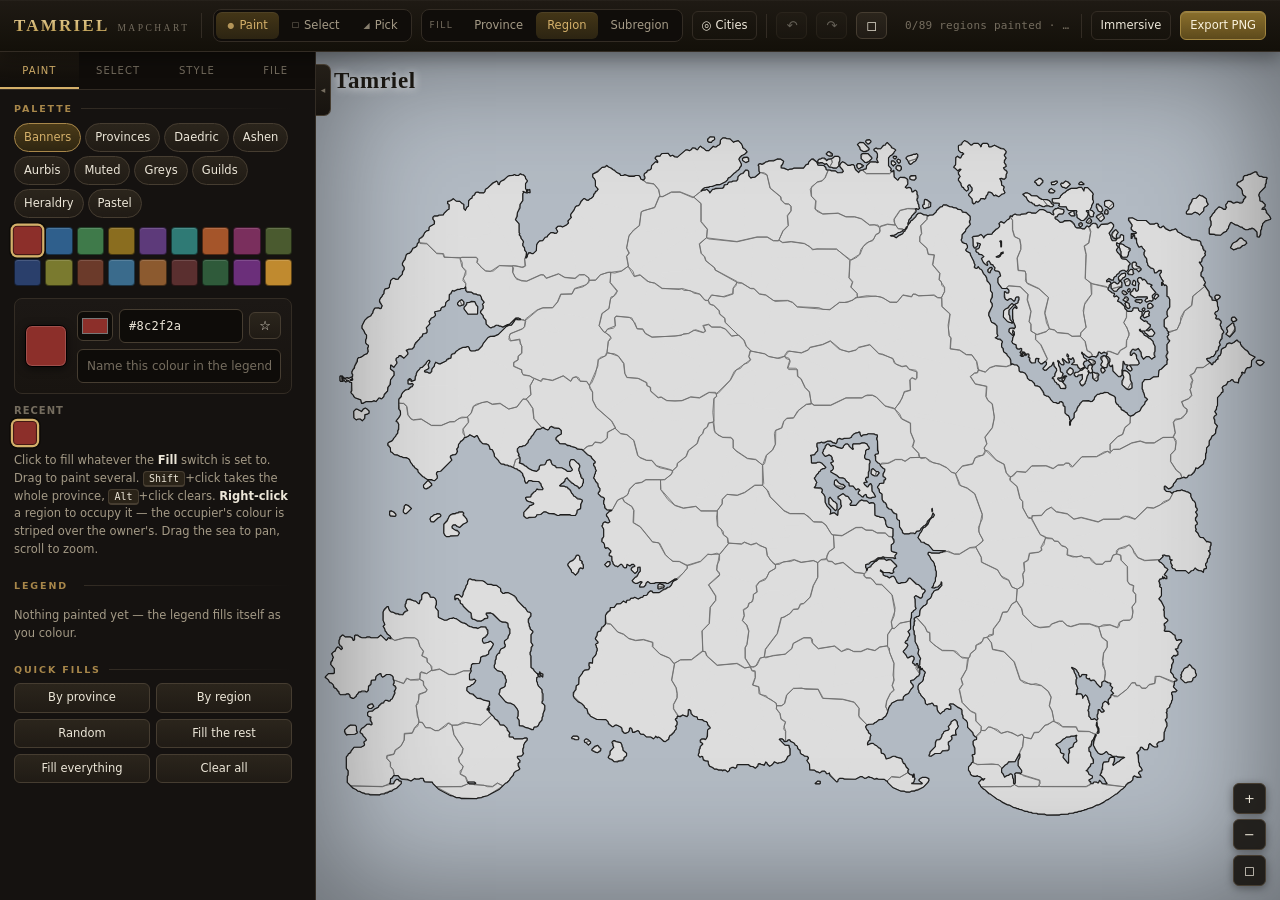
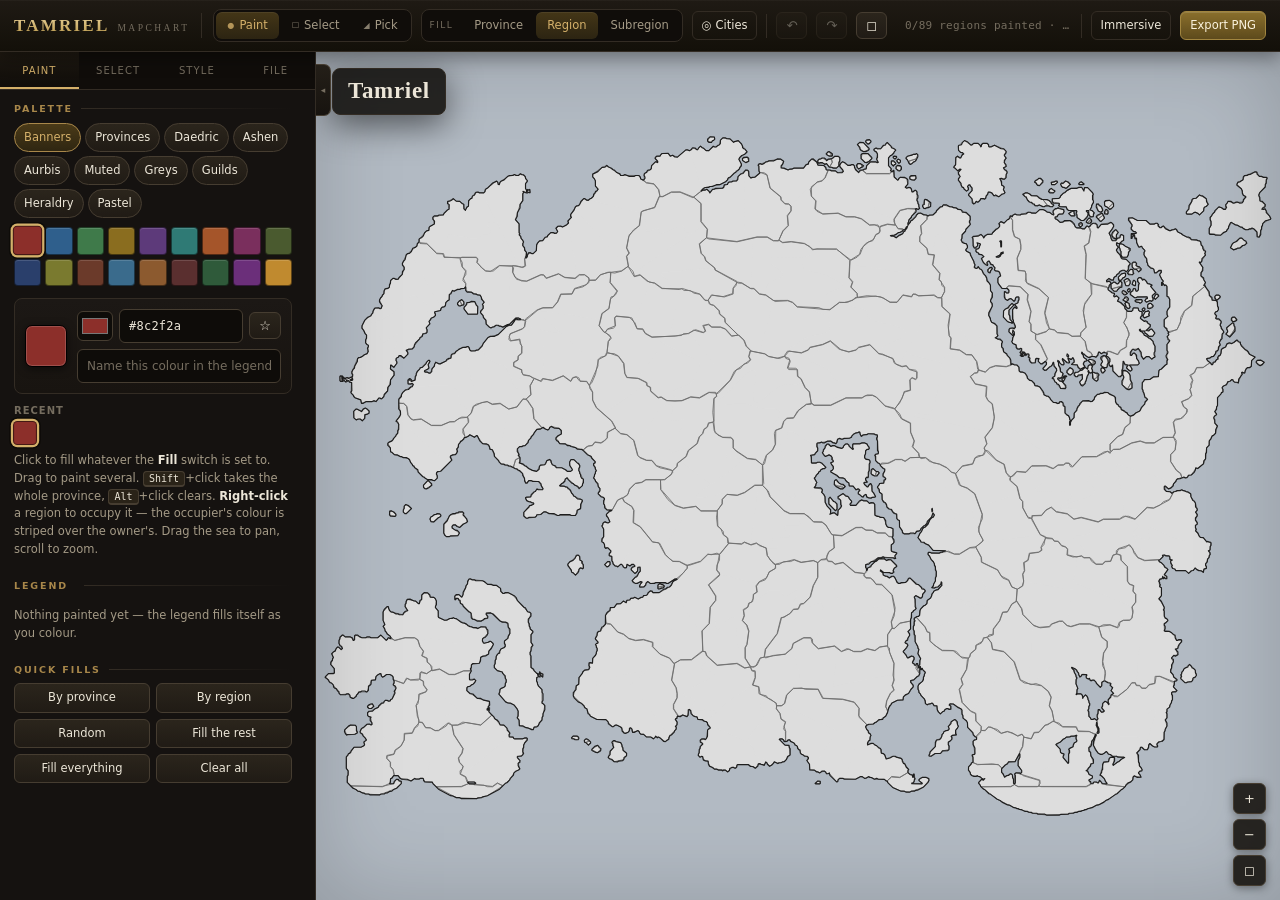
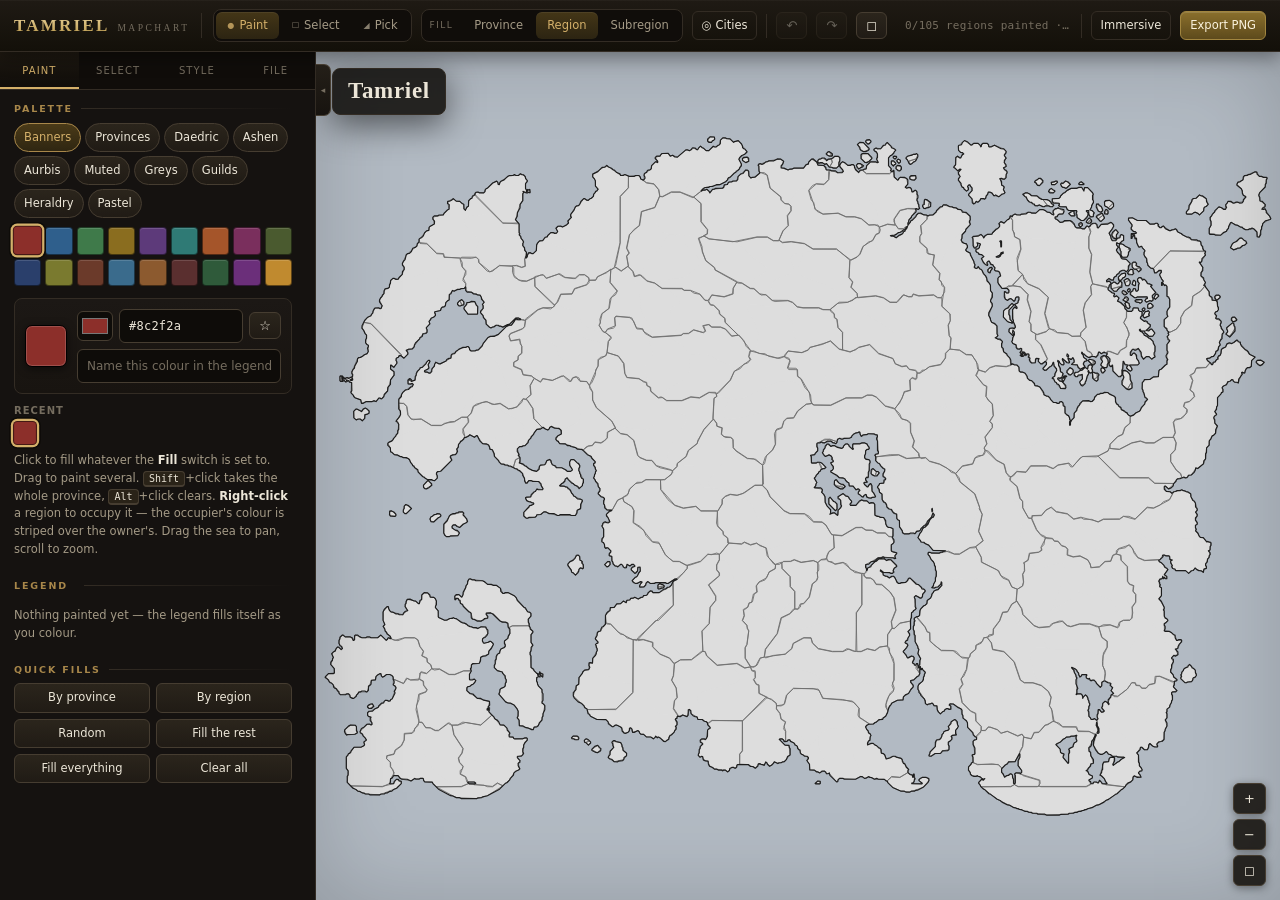
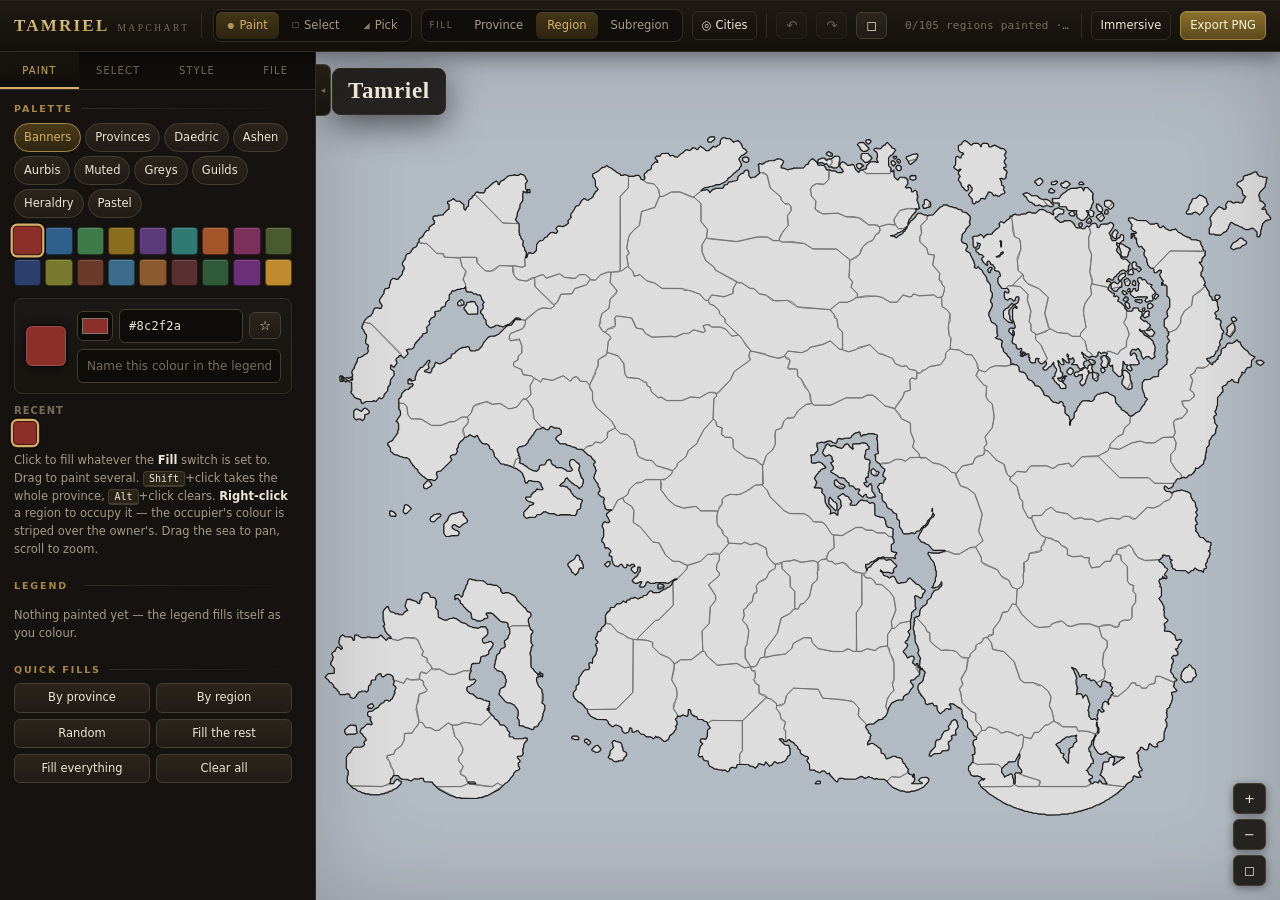
